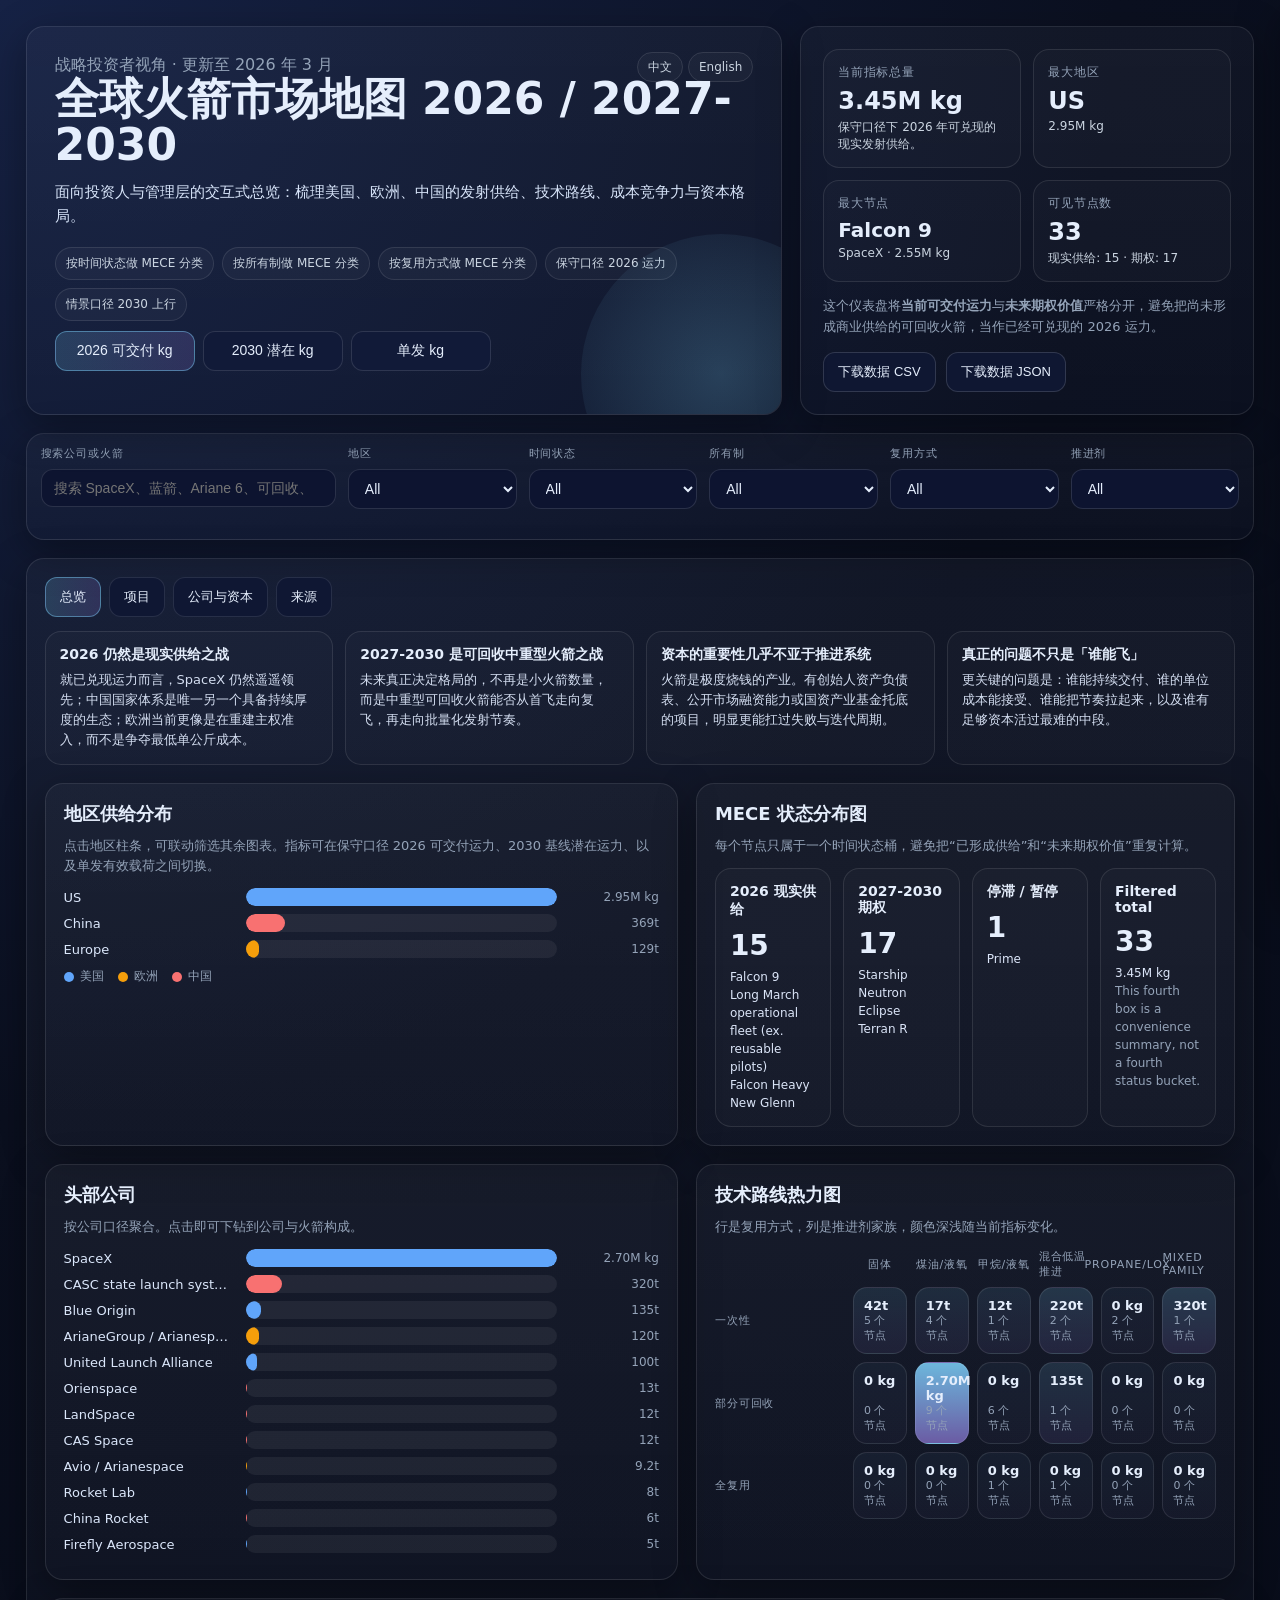
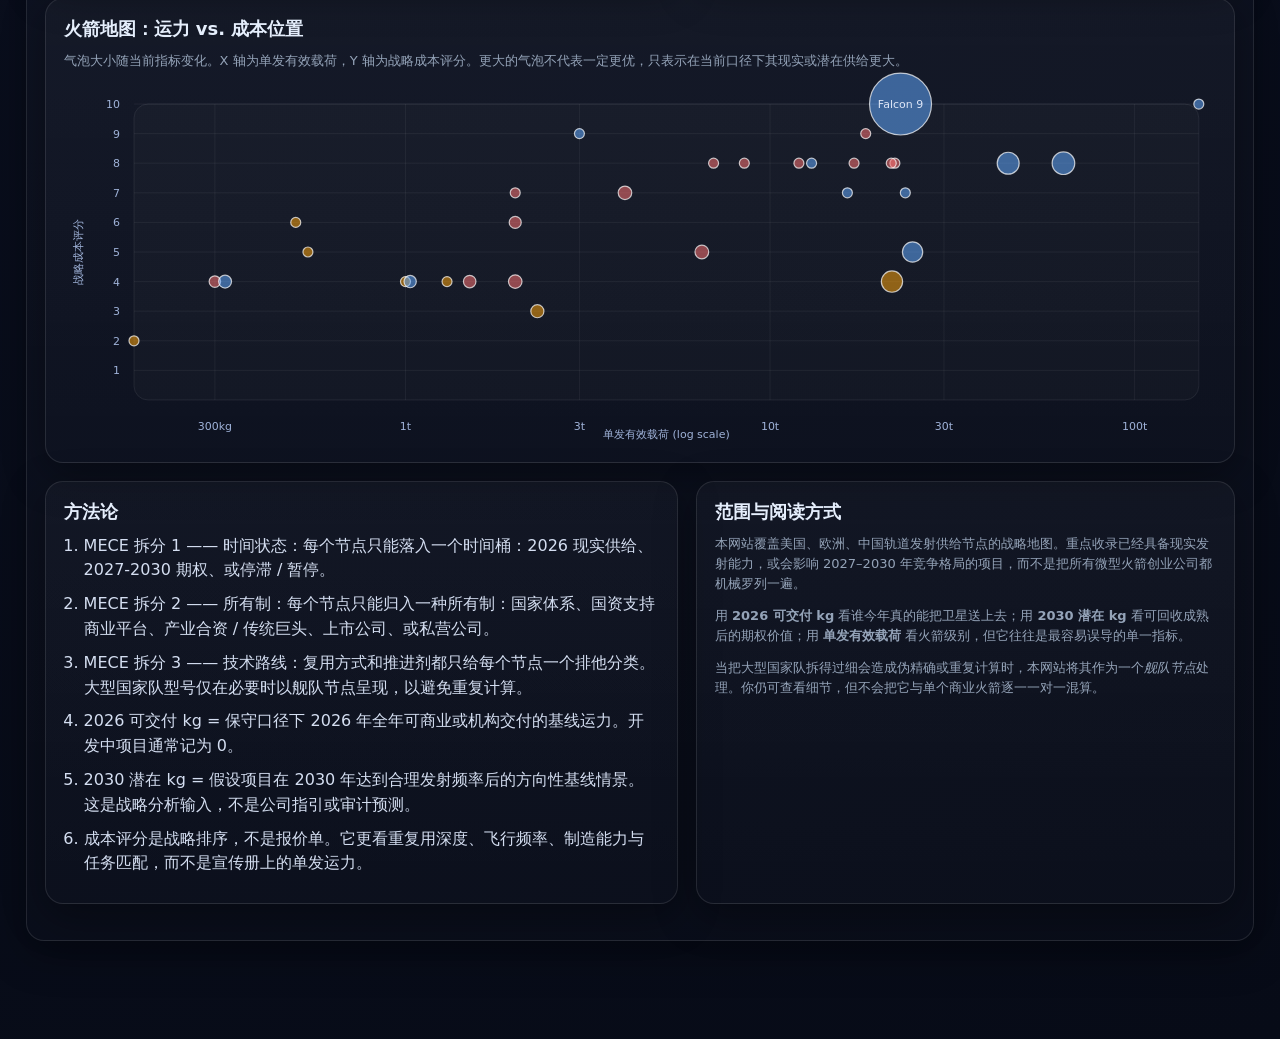
==== index.html @ 3739bbc1 "Fix JS syntax error: replace Chinese quotes" ====
<!DOCTYPE html>
<html lang="zh">
<head>
<meta charset="utf-8" />
<meta name="viewport" content="width=device-width, initial-scale=1" />
<title>全球火箭市场地图 2026 / 2027-2030</title>
<style>
:root {
  --bg: #0b1020;
  --panel: #121932;
  --panel2: #18213f;
  --muted: #94a3b8;
  --text: #e5eefc;
  --accent: #7dd3fc;
  --accent2: #a78bfa;
  --good: #34d399;
  --warn: #f59e0b;
  --bad: #ef4444;
  --line: rgba(255,255,255,.10);
  --us: #60a5fa;
  --eu: #f59e0b;
  --cn: #f87171;
  --shadow: 0 12px 40px rgba(0,0,0,.35);
  --radius: 18px;
}
* { box-sizing: border-box; }
html, body { margin:0; padding:0; background: radial-gradient(circle at top left, #162245 0%, #0b1020 38%, #070b17 100%); color: var(--text); font-family: Inter, ui-sans-serif, system-ui, -apple-system, BlinkMacSystemFont, "Segoe UI", sans-serif; }
a { color: var(--accent); text-decoration: none; }
a:hover { text-decoration: underline; }
.container { width:min(1450px, 96vw); margin:0 auto; padding: 26px 0 80px; }
.hero { display:grid; grid-template-columns: 1.25fr .75fr; gap:18px; align-items:stretch; margin-bottom:18px; }
.card { background: linear-gradient(180deg, rgba(255,255,255,.03), rgba(255,255,255,.01)); border:1px solid var(--line); border-radius:var(--radius); box-shadow:var(--shadow); }
.hero-main { padding:28px; position:relative; overflow:hidden; }
.hero-main:before { content:''; position:absolute; inset:auto -80px -100px auto; width:280px; height:280px; border-radius:999px; background: radial-gradient(circle, rgba(125,211,252,.22), rgba(125,211,252,0)); pointer-events:none; }
.hero h1 { margin:0 0 12px; font-size: clamp(28px, 4vw, 44px); line-height:1.04; }
.hero p.lead { margin:0; color:#d8e5fa; font-size:15px; line-height:1.65; max-width: 78ch; }
.subtle { color: var(--muted); }
.hero-side { padding:22px; display:grid; grid-template-rows:auto auto 1fr; gap:14px; }
.kpi-grid { display:grid; grid-template-columns: repeat(2, minmax(0,1fr)); gap:12px; }
.kpi { padding:14px; border:1px solid var(--line); border-radius:16px; background:rgba(255,255,255,.02); }
.kpi .label { font-size:12px; color:var(--muted); text-transform:uppercase; letter-spacing:.06em; }
.kpi .value { font-size:24px; font-weight:700; margin-top:6px; }
.kpi .delta { font-size:12px; margin-top:4px; color:#cbd5e1; }
.badge-row { display:flex; flex-wrap:wrap; gap:8px; margin-top:18px; }
.badge { font-size:12px; border:1px solid var(--line); padding:7px 10px; border-radius:999px; color:#cbd5e1; background:rgba(255,255,255,.03); }
.controls { display:grid; grid-template-columns: 1.4fr repeat(5, .8fr); gap:12px; margin:0 0 18px; }
.control { padding:12px 14px; }
.control label { display:block; font-size:11px; color:var(--muted); text-transform:uppercase; letter-spacing:.08em; margin-bottom:8px; }
select, input[type="search"], button.metric-btn, .chip { width:100%; background:#0d1430; color:var(--text); border:1px solid rgba(255,255,255,.12); border-radius:12px; padding:10px 12px; font-size:14px; }
button { cursor:pointer; }
.metric-switch { display:flex; gap:8px; flex-wrap:wrap; margin-top:10px; }
button.metric-btn { width:auto; min-width: 140px; background:#111a38; }
button.metric-btn.active { background: linear-gradient(90deg, rgba(125,211,252,.18), rgba(167,139,250,.18)); border-color: rgba(125,211,252,.45); }
.grid-2 { display:grid; grid-template-columns: 1.08fr .92fr; gap:18px; margin-bottom:18px; }
.grid-3 { display:grid; grid-template-columns: repeat(3, minmax(0,1fr)); gap:18px; margin-bottom:18px; }
.section-card { padding:18px; }
.section-card h2, .section-card h3 { margin:0 0 10px; font-size:18px; }
.section-card p.note { color:var(--muted); margin:0 0 12px; font-size:13px; line-height:1.55; }
.chart { min-height: 320px; }
.bar-row { display:grid; grid-template-columns: 170px 1fr 90px; gap:12px; align-items:center; margin:8px 0; }
.bar-label { font-size:13px; color:#dbe7fb; white-space:nowrap; overflow:hidden; text-overflow:ellipsis; }
.bar-track { height:18px; background: rgba(255,255,255,.06); border-radius:999px; overflow:hidden; position:relative; }
.bar-fill { height:100%; border-radius:999px; }
.bar-value { font-size:12px; color:var(--muted); text-align:right; }
.legend { display:flex; gap:14px; flex-wrap:wrap; margin-top:10px; font-size:12px; color:var(--muted); }
.legend .dot { width:10px; height:10px; border-radius:999px; display:inline-block; margin-right:6px; vertical-align:middle; }
.status-grid { display:grid; grid-template-columns: repeat(4, minmax(0,1fr)); gap:12px; }
.status-box { padding:14px; border-radius:16px; border:1px solid var(--line); min-height:110px; background: rgba(255,255,255,.02); }
.status-box h4 { margin:0 0 10px; font-size:14px; }
.status-box .count { font-size:28px; font-weight:700; margin-bottom:6px; }
.small-list { font-size:12px; color:#dbe5f8; line-height:1.5; }
svg.scatter { width:100%; height:360px; display:block; overflow:visible; }
.axis-text { fill: #9fb2d8; font-size:11px; }
.scatter-label { font-size:11px; fill:#dfe7f7; }
.tooltip { position:fixed; z-index:2000; background:#0b1124; color:var(--text); border:1px solid rgba(255,255,255,.16); padding:10px 12px; border-radius:12px; font-size:12px; line-height:1.4; pointer-events:none; max-width:260px; box-shadow:var(--shadow); display:none; }
.heatmap { display:grid; gap:8px; }
.heat-row { display:grid; grid-template-columns: 130px repeat(6, minmax(0,1fr)); gap:8px; }
.hm-cell { min-height:64px; border-radius:14px; border:1px solid var(--line); background: rgba(255,255,255,.03); padding:10px; display:flex; flex-direction:column; justify-content:space-between; }
.hm-cell strong { font-size:13px; }
.hm-cell span { font-size:11px; color:var(--muted); }
.hm-head { font-size:11px; color:var(--muted); text-transform:uppercase; letter-spacing:.08em; display:flex; align-items:center; justify-content:center; }
.table-wrap { overflow:auto; border:1px solid var(--line); border-radius:16px; }
table { width:100%; border-collapse: collapse; min-width: 980px; }
th, td { padding:12px 10px; border-bottom:1px solid rgba(255,255,255,.08); font-size:13px; vertical-align:top; }
th { position:sticky; top:0; background:#0f1732; text-align:left; color:#dce8fd; z-index:1; }
tr:hover td { background: rgba(255,255,255,.03); }
.pill { display:inline-block; padding:5px 8px; border-radius:999px; font-size:11px; border:1px solid var(--line); background:rgba(255,255,255,.03); margin:2px 6px 2px 0; color:#dbe7fb; }
.score { display:inline-flex; align-items:center; gap:6px; }
.score b { font-size:15px; }
.score-bar { width:64px; height:7px; border-radius:999px; background:rgba(255,255,255,.08); overflow:hidden; }
.score-bar > span { display:block; height:100%; background: linear-gradient(90deg, var(--warn), var(--good)); }
.tabs { display:flex; gap:8px; flex-wrap:wrap; margin:0 0 14px; }
.tab-btn { border:1px solid var(--line); background:#0f1733; color:var(--text); padding:10px 14px; border-radius:12px; font-size:13px; }
.tab-btn.active { background: linear-gradient(90deg, rgba(125,211,252,.18), rgba(167,139,250,.18)); border-color: rgba(125,211,252,.45); }
.tab-pane { display:none; }
.tab-pane.active { display:block; }
.insight-grid { display:grid; grid-template-columns: repeat(4, minmax(0,1fr)); gap:12px; }
.insight { padding:14px; border-radius:16px; border:1px solid var(--line); background:rgba(255,255,255,.02); }
.insight h4 { margin:0 0 6px; font-size:14px; }
.insight p { margin:0; color:#d4def1; font-size:13px; line-height:1.55; }
.method-list { margin:0; padding-left:20px; color:#d4def1; }
.method-list li { margin:9px 0; line-height:1.55; }
.drawer-backdrop { position:fixed; inset:0; background: rgba(0,0,0,.58); backdrop-filter: blur(3px); display:none; z-index:1000; }
.drawer { position:fixed; top:0; right:0; width:min(560px, 100vw); height:100vh; background:#0c1328; border-left:1px solid var(--line); box-shadow:var(--shadow); transform:translateX(100%); transition: transform .22s ease; z-index:1001; overflow:auto; }
.drawer.open { transform:translateX(0); }
.drawer-backdrop.open { display:block; }
.drawer-inner { padding:22px; }
.drawer h2 { margin:0 0 6px; font-size:26px; }
.drawer h3 { margin:20px 0 8px; font-size:16px; }
.drawer .meta { color:var(--muted); font-size:13px; }
.drawer .close { position: sticky; top: 10px; float:right; background:#0f1732; border:1px solid var(--line); color:var(--text); padding:8px 10px; border-radius:10px; }
.drawer p { color:#d6e2f7; line-height:1.65; font-size:14px; }
.detail-grid { display:grid; grid-template-columns: repeat(2, minmax(0,1fr)); gap:10px; }
.detail-box { border:1px solid var(--line); border-radius:14px; padding:12px; background:rgba(255,255,255,.02); }
.footer-actions { display:flex; gap:10px; flex-wrap:wrap; }
.btn { border:1px solid rgba(255,255,255,.14); background:#0f1732; color:var(--text); padding:10px 14px; border-radius:12px; font-size:13px; }
.muted-block { color:var(--muted); font-size:13px; line-height:1.6; }
@media (max-width: 1200px) {
  .hero, .grid-2, .grid-3, .insight-grid { grid-template-columns: 1fr; }
  .controls { grid-template-columns: repeat(2, 1fr); }
  .status-grid { grid-template-columns: repeat(2, minmax(0,1fr)); }
}
@media (max-width: 760px) {
  .controls { grid-template-columns: 1fr; }
  .kpi-grid, .detail-grid, .status-grid { grid-template-columns: 1fr; }
  .heat-row { grid-template-columns: 100px repeat(3, minmax(0,1fr)); }
  .heat-row.compact-hide > div:nth-child(n+5) { display:none; }
}
</style>
</head>
<body>
<div class="tooltip" id="tooltip"></div>
<div class="drawer-backdrop" id="drawerBackdrop"></div>
<aside class="drawer" id="drawer">
  <div class="drawer-inner" id="drawerInner"></div>
</aside>
<div class="container">
  <section class="hero">
    <div class="card hero-main">
      <div class="subtle" style="display:flex;justify-content:space-between;gap:12px;align-items:center;flex-wrap:wrap"><span>战略投资者视角 · 更新至 2026 年 3 月</span><span><a class="badge" href="index.html">中文</a> <a class="badge" href="en.html">English</a></span></div>
      <h1>全球火箭市场地图 2026 / 2027-2030</h1>
      <p class="lead">面向投资人与管理层的交互式总览：梳理美国、欧洲、中国的发射供给、技术路线、成本竞争力与资本格局。</p>
      <div class="badge-row">
        <span class="badge">按时间状态做 MECE 分类</span>
        <span class="badge">按所有制做 MECE 分类</span>
        <span class="badge">按复用方式做 MECE 分类</span>
        <span class="badge">保守口径 2026 运力</span>
        <span class="badge">情景口径 2030 上行</span>
      </div>
      <div class="metric-switch" id="metricSwitch"></div>
    </div>
    <div class="card hero-side">
      <div class="kpi-grid" id="heroKpis"></div>
      <div class="muted-block">这个仪表盘将<b>当前可交付运力</b>与<b>未来期权价值</b>严格分开，避免把尚未形成商业供给的可回收火箭，当作已经可兑现的 2026 运力。</div>
      <div class="footer-actions">
        <button class="btn" id="downloadCsvBtn">下载数据 CSV</button>
        <button class="btn" id="downloadJsonBtn">下载数据 JSON</button>
      </div>
    </div>
  </section>

  <section class="card control" style="margin-bottom:18px;">
    <div class="controls">
      <div>
        <label for="searchBox">搜索公司或火箭</label>
        <input id="searchBox" type="search" placeholder="搜索 SpaceX、蓝箭、Ariane 6、可回收、甲烷……" />
      </div>
      <div>
        <label for="regionFilter">地区</label>
        <select id="regionFilter"></select>
      </div>
      <div>
        <label for="bucketFilter">时间状态</label>
        <select id="bucketFilter"></select>
      </div>
      <div>
        <label for="ownershipFilter">所有制</label>
        <select id="ownershipFilter"></select>
      </div>
      <div>
        <label for="reusabilityFilter">复用方式</label>
        <select id="reusabilityFilter"></select>
      </div>
      <div>
        <label for="propellantFilter">推进剂</label>
        <select id="propellantFilter"></select>
      </div>
    </div>
  </section>

  <section class="card section-card" style="margin-bottom:18px;">
    <div class="tabs" id="tabs"></div>
    <div class="tab-pane active" id="tab-overview">
      <div class="insight-grid" id="insightGrid"></div>
      <div class="grid-2" style="margin-top:18px;">
        <div class="card section-card chart">
          <h2>地区供给分布</h2>
          <p class="note">点击地区柱条，可联动筛选其余图表。指标可在保守口径 2026 可交付运力、2030 基线潜在运力、以及单发有效载荷之间切换。</p>
          <div id="regionBars"></div>
          <div class="legend">
            <span><span class="dot" style="background:var(--us)"></span>美国</span>
            <span><span class="dot" style="background:var(--eu)"></span>欧洲</span>
            <span><span class="dot" style="background:var(--cn)"></span>中国</span>
          </div>
        </div>
        <div class="card section-card chart">
          <h2>MECE 状态分布图</h2>
          <p class="note">每个节点只属于一个时间状态桶，避免把“已形成供给”和“未来期权价值”重复计算。</p>
          <div class="status-grid" id="statusGrid"></div>
        </div>
      </div>

      <div class="grid-2">
        <div class="card section-card chart">
          <h2>头部公司</h2>
          <p class="note">按公司口径聚合。点击即可下钻到公司与火箭构成。</p>
          <div id="companyBars"></div>
        </div>
        <div class="card section-card chart">
          <h2>技术路线热力图</h2>
          <p class="note">行是复用方式，列是推进剂家族，颜色深浅随当前指标变化。</p>
          <div id="routeHeatmap"></div>
        </div>
      </div>

      <div class="card section-card chart" style="margin-bottom:18px;">
        <h2>火箭地图：运力 vs. 成本位置</h2>
        <p class="note">气泡大小随当前指标变化。X 轴为单发有效载荷，Y 轴为战略成本评分。更大的气泡不代表一定更优，只表示在当前口径下其现实或潜在供给更大。</p>
        <svg class="scatter" id="scatter"></svg>
      </div>

      <div class="grid-2">
        <div class="card section-card">
          <h2>方法论</h2>
          <ol class="method-list" id="methodList"></ol>
        </div>
        <div class="card section-card">
          <h2>范围与阅读方式</h2>
          <p class="note">本网站覆盖美国、欧洲、中国轨道发射供给节点的战略地图。重点收录已经具备现实发射能力，或会影响 2027–2030 年竞争格局的项目，而不是把所有微型火箭创业公司都机械罗列一遍。</p>
          <p class="note">用 <b>2026 可交付 kg</b> 看谁今年真的能把卫星送上去；用 <b>2030 潜在 kg</b> 看可回收成熟后的期权价值；用 <b>单发有效载荷</b> 看火箭级别，但它往往是最容易误导的单一指标。</p>
          <p class="note">当把大型国家队拆得过细会造成伪精确或重复计算时，本网站将其作为一个<i>舰队节点</i>处理。你仍可查看细节，但不会把它与单个商业火箭逐一一对一混算。</p>
        </div>
      </div>
    </div>

    <div class="tab-pane" id="tab-programs">
      <div class="card section-card">
        <h2>项目浏览</h2>
        <p class="note">点击任一行可查看详细卡片：运力、路线、成本逻辑、融资与来源链接。</p>
        <div class="table-wrap"><table id="programTable"></table></div>
      </div>
    </div>

    <div class="tab-pane" id="tab-companies">
      <div class="card section-card">
        <h2>公司与资本浏览</h2>
        <p class="note">按公司层面展示，帮助判断谁拥有足够资本、产业背书或公开市场融资能力，能够熬过发射研发最难的阶段。</p>
        <div class="table-wrap"><table id="companyTable"></table></div>
      </div>
    </div>

    <div class="tab-pane" id="tab-sources">
      <div class="card section-card">
        <h2>来源索引</h2>
        <p class="note">来源包括官方型号页面、政府/ESA/CNSA 发布，以及 Reuters 等主流财经报道用于补足融资与估值背景。点击项目行可查看精确来源链接。</p>
        <div id="sourceIndex"></div>
      </div>
    </div>
  </section>
</div>

<script>
const nodes = [{"id": "spacex_f9", "region": "US", "country": "United States", "company": "SpaceX", "vehicle": "Falcon 9", "node_type": "vehicle", "ownership_class": "私营公司", "maturity_class": "Mature service", "horizon_bucket": "2026 现实供给", "single_launch_kg": 22800, "supply_2026_kg": 2550000, "supply_2030_kg": 1800000, "flights_2026_base": 112, "flights_2030_base": 79, "reusability_class": "部分可回收", "propellant_class": "煤油/液氧", "architecture_class": "Two-stage medium/heavy launcher", "lift_class": "Heavy", "cost_score": 10, "confidence": "High", "route_summary": "Reusable first stage, mature booster reuse, high-rate factory and launch cadence.", "current_reality": "The baseline industrial launch system in 2026. It is already delivering launch at aviation-like cadence compared with everyone else.", "cost_thesis": "Still the benchmark on delivered cost because reuse depth, refurbishment learning curve, internal Starlink demand and launch cadence reinforce each other.", "valuation": "$560B+ secondary-market marks (widely reported range; private)", "funding": "Historically raised external capital; current financing mostly secondary transactions rather than classic venture rounds.", "investors": "Historical disclosed investors include Google and Fidelity; deep secondary-market demand.", "sources": [{"label": "Falcon 9 official specs", "url": "https://www.spacex.com/vehicles/falcon-9/"}, {"label": "Falcon reusability in user guide", "url": "https://www.spacex.com/assets/media/falcon-users-guide-2025-05-09.pdf"}, {"label": "2025 165 launches mention", "url": "https://www.spacex.com/launches/sl-17-32"}]}, {"id": "spacex_fh", "region": "US", "country": "United States", "company": "SpaceX", "vehicle": "Falcon Heavy", "node_type": "vehicle", "ownership_class": "私营公司", "maturity_class": "Mature service", "horizon_bucket": "2026 现实供给", "single_launch_kg": 63800, "supply_2026_kg": 150000, "supply_2030_kg": 100000, "flights_2026_base": 3, "flights_2030_base": 2, "reusability_class": "部分可回收", "propellant_class": "煤油/液氧", "architecture_class": "Three-core heavy launcher", "lift_class": "Heavy", "cost_score": 8, "confidence": "Medium", "route_summary": "Reusable side boosters and center-core family commonality with Falcon 9.", "current_reality": "Niche heavy-lift workhorse for missions that need more throw than Falcon 9 but not a full Starship-class vehicle.", "cost_thesis": "Competitive for specific heavy missions, but long-term economics likely get eclipsed by Starship if Starship becomes operational at scale.", "valuation": "$560B+ secondary-market marks at company level", "funding": "See SpaceX company financing context.", "investors": "See SpaceX company financing context.", "sources": [{"label": "Falcon Heavy official specs", "url": "https://www.spacex.com/vehicles/falcon-heavy"}, {"label": "Falcon user guide", "url": "https://www.spacex.com/assets/media/falcon-users-guide-2025-05-09.pdf"}]}, {"id": "spacex_starship", "region": "US", "country": "United States", "company": "SpaceX", "vehicle": "Starship", "node_type": "vehicle", "ownership_class": "私营公司", "maturity_class": "Development / pre-scale", "horizon_bucket": "2027-2030 期权", "single_launch_kg": 150000, "supply_2026_kg": 0, "supply_2030_kg": 6000000, "flights_2026_base": 0, "flights_2030_base": 40, "reusability_class": "全复用", "propellant_class": "甲烷/液氧", "architecture_class": "Super heavy fully reusable stack", "lift_class": "Superheavy", "cost_score": 10, "confidence": "Low", "route_summary": "Full-stack methane reusability with on-orbit refueling ambition and very large fairing volume.", "current_reality": "Immense option value but not yet a dependable commercial supply source in the conservative 2026 base case.", "cost_thesis": "If rapid full reuse and turn-around are solved, it can rewrite the global marginal cost curve rather than just compete inside it.", "valuation": "$560B+ secondary-market marks at company level", "funding": "See SpaceX company financing context.", "investors": "See SpaceX company financing context.", "sources": [{"label": "Starship official specs", "url": "https://www.spacex.com/vehicles/starship"}, {"label": "2025 launch cadence context", "url": "https://www.spacex.com/launches/sl-17-32"}]}, {"id": "blue_new_glenn", "region": "US", "country": "United States", "company": "Blue Origin", "vehicle": "New Glenn", "node_type": "vehicle", "ownership_class": "私营公司", "maturity_class": "Early operations", "horizon_bucket": "2026 现实供给", "single_launch_kg": 45000, "supply_2026_kg": 135000, "supply_2030_kg": 900000, "flights_2026_base": 3, "flights_2030_base": 20, "reusability_class": "部分可回收", "propellant_class": "混合低温推进", "architecture_class": "Reusable first stage + hydrogen upper stage", "lift_class": "Heavy", "cost_score": 8, "confidence": "Medium", "route_summary": "Methane BE-4 booster with reusable first stage and hydrogen upper stage for high-energy missions.", "current_reality": "Now real, no longer a perpetual future promise, but still early in the cadence ramp versus Falcon-class operations.", "cost_thesis": "Can become a credible heavy reusable competitor if flight rate climbs; without cadence, fixed costs stay heavy.", "valuation": "No public valuation; founder-funded", "funding": "Jeff Bezos has said he sells about $1B of Amazon stock per year to fund Blue Origin.", "investors": "Founder-funded by Jeff Bezos.", "sources": [{"label": "New Glenn official specs", "url": "https://www.blueorigin.com/new-glenn"}, {"label": "Second flight and booster landing", "url": "https://www.reuters.com/science/blue-origin-launches-new-glenn-rocket-companys-first-nasa-scale-science-mission-2025-11-13/"}, {"label": "Bezos funding comment", "url": "https://www.reuters.com/article/world/bezos-is-selling-1-billion-of-amazon-stock-a-year-to-fund-rocket-venture-idUSKBN17731H/"}]}, {"id": "ula_vulcan", "region": "US", "country": "United States", "company": "United Launch Alliance", "vehicle": "Vulcan", "node_type": "vehicle", "ownership_class": "产业合资 / 传统巨头", "maturity_class": "Early operations", "horizon_bucket": "2026 现实供给", "single_launch_kg": 24600, "supply_2026_kg": 100000, "supply_2030_kg": 300000, "flights_2026_base": 4, "flights_2030_base": 12, "reusability_class": "一次性", "propellant_class": "混合低温推进", "architecture_class": "Methane booster + hydrogen upper stage; solid-boosted variants", "lift_class": "Heavy", "cost_score": 5, "confidence": "Medium", "route_summary": "High-performance methane/hydrogen architecture optimized for government and heavy commercial work, but without current operational reuse.", "current_reality": "Strong backlog and strong strategic relevance, but the 2026 anomaly pause lowers short-term schedule certainty.", "cost_thesis": "Reliable mission assurance matters, yet structurally it is unlikely to beat high-frequency reusable systems on long-run cost per kg.", "valuation": "$2B-$3B sale-talk valuation range (reported)", "funding": "Not venture-backed in the normal sense; Boeing/Lockheed JV with government-heavy backlog.", "investors": "Boeing, Lockheed Martin.", "sources": [{"label": "Vulcan official performance", "url": "https://www.ulalaunch.com/rockets/vulcan-centaur"}, {"label": "NSSL Lane 2 award context", "url": "https://www.reuters.com/business/aerospace-defense/spacex-ula-expected-clinch-multibillion-dollar-contract-key-pentagon-launch-2025-04-04/"}, {"label": "Pause after anomaly", "url": "https://www.airandspaceforces.com/space-force-pauses-vulcan-missions-anomaly/"}]}, {"id": "rocketlab_electron", "region": "US", "country": "United States / New Zealand operations", "company": "Rocket Lab", "vehicle": "Electron", "node_type": "vehicle", "ownership_class": "上市公司", "maturity_class": "Mature service", "horizon_bucket": "2026 现实供给", "single_launch_kg": 320, "supply_2026_kg": 8000, "supply_2030_kg": 12000, "flights_2026_base": 25, "flights_2030_base": 38, "reusability_class": "一次性", "propellant_class": "煤油/液氧", "architecture_class": "Small dedicated launcher", "lift_class": "Micro", "cost_score": 4, "confidence": "High", "route_summary": "Dedicated small-launch vehicle with high cadence and strong operational discipline rather than lowest possible $/kg.", "current_reality": "Arguably the strongest pure-play small-launch franchise outside SpaceX’s rideshare gravity well.", "cost_thesis": "Electron wins on schedule control and dedicated access, not on lowest marginal cost; Neutron matters for Rocket Lab’s next step in economics.", "valuation": "上市公司 (market value fluctuates with share price)", "funding": "Public equity access plus operating cash generation from launch and space systems.", "investors": "Public shareholders.", "sources": [{"label": "Electron official specs", "url": "https://rocketlabcorp.com/launch/reusable-rockets/"}, {"label": "2025 21 launches official", "url": "https://rocketlabcorp.com/updates/rocket-lab-successfully-launches-for-iqps-ends-2025-with-21-launches-and-100-mission-succes/"}, {"label": "Rocket Lab Reuters company page", "url": "https://www.reuters.com/markets/companies/RKLB.O/"}]}, {"id": "rocketlab_neutron", "region": "US", "country": "United States", "company": "Rocket Lab", "vehicle": "Neutron", "node_type": "vehicle", "ownership_class": "上市公司", "maturity_class": "Development / pre-scale", "horizon_bucket": "2027-2030 期权", "single_launch_kg": 13000, "supply_2026_kg": 0, "supply_2030_kg": 325000, "flights_2026_base": 0, "flights_2030_base": 25, "reusability_class": "部分可回收", "propellant_class": "甲烷/液氧", "architecture_class": "Reusable medium launcher", "lift_class": "Medium", "cost_score": 8, "confidence": "Medium", "route_summary": "Medium reusable rocket sized for constellation deployment, national security and cargo missions.", "current_reality": "Important strategic option, but delayed to late 2026 after a tank test failure so it is not counted in conservative 2026 live supply.", "cost_thesis": "Among the clearest non-SpaceX medium-class reusable cost threats if Rocket Lab converts development discipline into cadence.", "valuation": "上市公司 (vehicle option embedded in Rocket Lab market cap)", "funding": "Funded through public company balance sheet and capital markets.", "investors": "Public shareholders.", "sources": [{"label": "Neutron payload guide", "url": "https://rocketlabcorp.com/assets/Uploads/Rocket-Lab-Neutron-PUG-reduced-final.pdf"}, {"label": "Neutron $55M pricing and delay discussion", "url": "https://www.investors.com/news/rocket-lab-earnings-q4-2025-rklb-stock-ast-spacemobile-asts-spacex/"}]}, {"id": "firefly_alpha", "region": "US", "country": "United States", "company": "Firefly Aerospace", "vehicle": "Alpha", "node_type": "vehicle", "ownership_class": "上市公司", "maturity_class": "Operational / scaling", "horizon_bucket": "2026 现实供给", "single_launch_kg": 1030, "supply_2026_kg": 5000, "supply_2030_kg": 12000, "flights_2026_base": 5, "flights_2030_base": 12, "reusability_class": "一次性", "propellant_class": "煤油/液氧", "architecture_class": "Small launcher", "lift_class": "Small", "cost_score": 4, "confidence": "Medium", "route_summary": "Carbon-composite small launcher with responsive-space positioning.", "current_reality": "A real launcher business, but still working through reliability perception and scale-up in a crowded small-launch market.", "cost_thesis": "Useful for responsive and sovereign niches; structurally less advantaged than reusable medium launchers on long-run $/kg.", "valuation": "$6.32B IPO valuation in 2025; public thereafter", "funding": "$175M Series D in 2024 at >$2B, then $868M IPO in 2025.", "investors": "Northrop Grumman, RPM Ventures, AE Industrial Partners and public shareholders.", "sources": [{"label": "Alpha official specs", "url": "https://fireflyspace.com/alpha/"}, {"label": "Series D official release", "url": "https://fireflyspace.com/news/firefly-aerospace-closes-oversubscribed-175-million-series-d-capital-raise-with-new-lead-investor/"}, {"label": "IPO valuation Reuters", "url": "https://www.reuters.com/business/aerospace-defense/firefly-raises-868-million-upsized-us-ipo-it-sets-sights-positive-liftoff-2025-08-06/"}]}, {"id": "firefly_eclipse", "region": "US", "country": "United States", "company": "Firefly Aerospace", "vehicle": "Eclipse", "node_type": "vehicle", "ownership_class": "上市公司", "maturity_class": "Development / pre-scale", "horizon_bucket": "2027-2030 期权", "single_launch_kg": 16300, "supply_2026_kg": 0, "supply_2030_kg": 163000, "flights_2026_base": 0, "flights_2030_base": 10, "reusability_class": "部分可回收", "propellant_class": "煤油/液氧", "architecture_class": "Reusable medium launcher", "lift_class": "Medium", "cost_score": 7, "confidence": "Medium", "route_summary": "Firefly + Northrop medium launcher combining Alpha-derived propulsion and Antares heritage.", "current_reality": "Strategically significant because it moves Firefly up the value chain from small launch to a much more relevant market segment.", "cost_thesis": "If it enters service on time, it could become a credible mid-market alternative where national security diversification matters.", "valuation": "See Firefly company valuation", "funding": "Supported by Northrop partnership and Firefly public-market access.", "investors": "Northrop Grumman and public shareholders.", "sources": [{"label": "Eclipse official specs", "url": "https://fireflyspace.com/eclipse/"}, {"label": "Northrop $50M strategic investment Reuters", "url": "https://www.reuters.com/business/aerospace-defense/northrop-grumman-invests-50-million-space-startup-firefly-aerospace-2025-05-29/"}]}, {"id": "relativity_terranr", "region": "US", "country": "United States", "company": "Relativity Space", "vehicle": "Terran R", "node_type": "vehicle", "ownership_class": "私营公司", "maturity_class": "Development / pre-scale", "horizon_bucket": "2027-2030 期权", "single_launch_kg": 23500, "supply_2026_kg": 0, "supply_2030_kg": 470000, "flights_2026_base": 0, "flights_2030_base": 20, "reusability_class": "部分可回收", "propellant_class": "甲烷/液氧", "architecture_class": "Reusable medium-heavy launcher", "lift_class": "Heavy", "cost_score": 7, "confidence": "Low", "route_summary": "Reusable methane launcher aimed at the constellation and large-payload market; no longer centered on maximal 3D-printing novelty.", "current_reality": "A meaningful backlog exists, but until first flight and production ramp happen, Terran R is still option value rather than dependable supply.", "cost_thesis": "The architecture makes sense economically; the real question is execution speed and capital durability.", "valuation": "$4.2B last widely cited private valuation mark (2021); newer capital terms not fully public", "funding": "$650M round in 2021; Eric Schmidt-backed recapitalization later reported but not fully disclosed.", "investors": "Historical investors include Fidelity, Baillie Gifford, Mark Cuban; later strategic backing from Eric Schmidt.", "sources": [{"label": "Terran R official specs", "url": "https://www.relativityspace.com/terran-r"}, {"label": "Terran R 2025 program update", "url": "https://www.relativityspace.com/press-release/2025/3/7/rycbar123"}, {"label": "SES Terran R backlog update", "url": "https://www.ses.com/press-release/ses-relativity-space-expand-multi-launch-agreement-terran-r"}]}, {"id": "stoke_nova", "region": "US", "country": "United States", "company": "Stoke Space", "vehicle": "Nova", "node_type": "vehicle", "ownership_class": "私营公司", "maturity_class": "Development / pre-scale", "horizon_bucket": "2027-2030 期权", "single_launch_kg": 3000, "supply_2026_kg": 0, "supply_2030_kg": 150000, "flights_2026_base": 0, "flights_2030_base": 50, "reusability_class": "全复用", "propellant_class": "混合低温推进", "architecture_class": "Fully reusable two-stage launcher", "lift_class": "Medium", "cost_score": 9, "confidence": "Low", "route_summary": "One of the purest full-and-rapid-reuse plays outside SpaceX, including a reusable upper stage with metallic heat shield.", "current_reality": "Technically ambitious and strategically interesting, but still pre-revenue launch option value.", "cost_thesis": "If upper-stage rapid reuse works, the cost curve could be extraordinary; if not, the architecture loses its core edge.", "valuation": "Undisclosed private valuation", "funding": "$260M Series C in 2025; then $510M Series D plus $100M debt facility; total capital raised approached $1B.", "investors": "US Innovative Technology Fund, Breakthrough Energy Ventures, Glade Brook, Point72 Ventures, Woven, Y Combinator and others.", "sources": [{"label": "Nova official specs", "url": "https://www.stokespace.com/nova/"}, {"label": "Series C Reuters", "url": "https://www.reuters.com/lifestyle/science/reusable-rocket-startup-stoke-space-raises-260-million-series-c-round-2025-01-15/"}, {"label": "Series D official", "url": "https://www.stokespace.com/stoke-space-technologies-raises-510-million-to-scale-manufacturing-of-fully-reusable-nova-launch-vehicle/"}]}, {"id": "ariane6", "region": "Europe", "country": "Europe", "company": "ArianeGroup / Arianespace", "vehicle": "Ariane 6", "node_type": "vehicle", "ownership_class": "产业合资 / 传统巨头", "maturity_class": "Operational / ramping", "horizon_bucket": "2026 现实供给", "single_launch_kg": 21600, "supply_2026_kg": 120000, "supply_2030_kg": 180000, "flights_2026_base": 8, "flights_2030_base": 10, "reusability_class": "一次性", "propellant_class": "混合低温推进", "architecture_class": "Hydrogen core + solid boosters", "lift_class": "Heavy", "cost_score": 4, "confidence": "Medium", "route_summary": "Europe’s main sovereign launcher, optimized for mission assurance and autonomy rather than low marginal cost.", "current_reality": "A real heavy launcher, back in service, and central to Europe’s independent access-to-space story.", "cost_thesis": "Strategically indispensable, but hard to see it becoming the global cost leader versus high-frequency reusable systems.", "valuation": "ArianeGroup is a 50/50 Airbus-Safran industrial joint venture", "funding": "Industrial incumbent backed by European institutional demand rather than venture capital.", "investors": "Airbus, Safran.", "sources": [{"label": "Ariane 6 official overview", "url": "https://www.esa.int/Enabling_Support/Space_Transportation/Launch_vehicles/Ariane_6_overview"}, {"label": "Ariane 64 first 20-ton mission", "url": "https://newsroom.arianespace.com/?p=48728"}, {"label": "Ariane 64 key numbers", "url": "https://ariane.group/en/news/number-crunching-ariane-6-ariane-62-and-ariane-64/"}]}, {"id": "vega_c", "region": "Europe", "country": "Europe / Italy-led", "company": "Avio / Arianespace", "vehicle": "Vega C", "node_type": "vehicle", "ownership_class": "上市公司", "maturity_class": "Operational", "horizon_bucket": "2026 现实供给", "single_launch_kg": 2300, "supply_2026_kg": 9200, "supply_2030_kg": 15000, "flights_2026_base": 4, "flights_2030_base": 6, "reusability_class": "一次性", "propellant_class": "固体", "architecture_class": "Small-medium solid launcher", "lift_class": "Medium", "cost_score": 3, "confidence": "Medium", "route_summary": "固体-powered small/medium launcher aimed at European sovereign and science payloads.", "current_reality": "Important to Europe’s launcher stack after return to flight, but not a global cost-outlier.", "cost_thesis": "固体 launchers remain useful for responsive and sovereign niches, but usually lose on structural cost to reusable liquids over time.", "valuation": "上市公司 (Avio)", "funding": "Public-market and institutional European launcher support.", "investors": "Public shareholders; Leonardo retained a strategic stake after placement.", "sources": [{"label": "Vega C official specs", "url": "https://www.arianespace.com/vega-c/"}, {"label": "Avio corporate page", "url": "https://www.avio.com/"}]}, {"id": "isar_spectrum", "region": "Europe", "country": "Germany", "company": "Isar Aerospace", "vehicle": "Spectrum", "node_type": "vehicle", "ownership_class": "私营公司", "maturity_class": "Development / pre-scale", "horizon_bucket": "2027-2030 期权", "single_launch_kg": 1000, "supply_2026_kg": 0, "supply_2030_kg": 15000, "flights_2026_base": 0, "flights_2030_base": 15, "reusability_class": "一次性", "propellant_class": "Propane/LOX", "architecture_class": "Small launcher", "lift_class": "Small", "cost_score": 4, "confidence": "Low", "route_summary": "European small launcher using LOX/propane and in-house engines, optimized for dedicated smallsat access.", "current_reality": "One of Europe’s most important launch startups, but still post-testflight rather than mature supply.", "cost_thesis": "Can matter for sovereign access and dedicated missions; unlikely by itself to reset global launch pricing.", "valuation": "~$1B private valuation commonly cited around recent rounds", "funding": ">€400M raised; €150M Eldridge financing in 2025.", "investors": "7-Industries, Bayern Kapital, Earlybird, HV Capital, Lakestar, Porsche SE, UVC, Vsquared, Eldridge.", "sources": [{"label": "Spectrum official specs", "url": "https://www.isaraerospace.com/spectrum"}, {"label": "Eldridge financing official", "url": "https://www.isaraerospace.com/press/isar-aerospace-signs-agreement-with-eldridge-industries-for-eur-150m-financing"}, {"label": "Reuters financing coverage", "url": "https://www.reuters.com/business/aerospace-defense/german-space-startup-isar-aerospace-secures-150-million-euro-fund-2025-06-25/"}]}, {"id": "pld_miura5", "region": "Europe", "country": "Spain", "company": "PLD Space", "vehicle": "Miura 5", "node_type": "vehicle", "ownership_class": "私营公司", "maturity_class": "Development / pre-scale", "horizon_bucket": "2027-2030 期权", "single_launch_kg": 540, "supply_2026_kg": 0, "supply_2030_kg": 16200, "flights_2026_base": 0, "flights_2030_base": 30, "reusability_class": "部分可回收", "propellant_class": "煤油/液氧", "architecture_class": "Small launcher with recovered first stage", "lift_class": "Small", "cost_score": 5, "confidence": "Medium", "route_summary": "Spanish small launcher with ocean-recovered first stage and strong industrialization ambition.", "current_reality": "Still pre-scale orbital supply, but one of Europe’s best-capitalized launcher startups and unusually explicit about factory/output ambitions.", "cost_thesis": "Could become a credible regional operator; likely more important as a sovereign and regional option than as a global cost killer.", "valuation": "Private; exact valuation undisclosed", "funding": ">€350M total after March 2026 Series C.", "investors": "Mitsubishi Electric, CDTI/INNVIERTE, COFIDES, Nazca and prior Spanish backers.", "sources": [{"label": "Miura 5 program page", "url": "https://spark-program.pldspace.com/en/opportunity-overview.html"}, {"label": "PLD Series C Reuters", "url": "https://www.reuters.com/business/aerospace-defense/spains-pld-space-raises-209-million-latest-funding-round-2026-03-04/"}]}, {"id": "maia_launcher", "region": "Europe", "country": "France", "company": "MaiaSpace", "vehicle": "Maia launcher", "node_type": "vehicle", "ownership_class": "产业合资 / 传统巨头", "maturity_class": "Development / pre-scale", "horizon_bucket": "2027-2030 期权", "single_launch_kg": 500, "supply_2026_kg": 0, "supply_2030_kg": 10000, "flights_2026_base": 0, "flights_2030_base": 20, "reusability_class": "部分可回收", "propellant_class": "甲烷/液氧", "architecture_class": "Mini launcher with reusable and expendable variants", "lift_class": "Small", "cost_score": 6, "confidence": "Low", "route_summary": "ArianeGroup-backed partially reusable European mini-launcher using bio-methane and LOX.", "current_reality": "Strategically important because it is Europe’s most serious incumbent-backed reusable launcher attempt.", "cost_thesis": "The economics depend on whether ArianeGroup can turn incumbent industrial depth into startup-like execution speed.", "valuation": "No standalone public valuation; ArianeGroup subsidiary", "funding": "Backed inside ArianeGroup / European institutional ecosystem.", "investors": "ArianeGroup.", "sources": [{"label": "Maia launcher official specs", "url": "https://www.maia-space.com/our-launcher/"}, {"label": "Eutelsat multi-launch deal Reuters", "url": "https://www.reuters.com/business/media-telecom/starlink-rival-eutelsat-signs-deal-with-europes-maiaspace-launch-satellites-2026-01-16/"}]}, {"id": "rfa_one", "region": "Europe", "country": "Germany", "company": "Rocket Factory Augsburg", "vehicle": "RFA One", "node_type": "vehicle", "ownership_class": "私营公司", "maturity_class": "Development / pre-scale", "horizon_bucket": "2027-2030 期权", "single_launch_kg": 1300, "supply_2026_kg": 0, "supply_2030_kg": 13000, "flights_2026_base": 0, "flights_2030_base": 10, "reusability_class": "一次性", "propellant_class": "煤油/液氧", "architecture_class": "Three-stage small launcher", "lift_class": "Small", "cost_score": 4, "confidence": "Low", "route_summary": "Small launcher using staged-combustion RP-1/LOX engines and an orbital transfer stage.", "current_reality": "Still a development-stage European contender rather than dependable launch supply.", "cost_thesis": "Potentially cost-competitive among European microlaunchers, but not obviously disruptive against reusable mid-lift systems globally.", "valuation": "Private; not broadly disclosed", "funding": "Privately funded with industrial/PE backing.", "investors": "Backers reported to include KKR, OHB and Apollo Capital Partners.", "sources": [{"label": "RFA One official specs", "url": "https://www.rfa.space/rfa-one/"}, {"label": "ESA Flight Ticket contract", "url": "https://www.esa.int/Enabling_Support/Space_Transportation/Boost/Flight_ticket_initiative_more_tickets_booked_flying_with_RFA_One"}]}, {"id": "orbex_prime", "region": "Europe", "country": "United Kingdom", "company": "Orbex", "vehicle": "Prime", "node_type": "vehicle", "ownership_class": "私营公司", "maturity_class": "停滞 / 暂停", "horizon_bucket": "停滞 / 暂停", "single_launch_kg": 180, "supply_2026_kg": 0, "supply_2030_kg": 0, "flights_2026_base": 0, "flights_2030_base": 0, "reusability_class": "一次性", "propellant_class": "Propane/LOX", "architecture_class": "Micro launcher", "lift_class": "Micro", "cost_score": 2, "confidence": "High", "route_summary": "Bio-propane micro-launch concept with future-reuse aspirations.", "current_reality": "Entered administration in February 2026, so it should not be treated as dependable future capacity today.", "cost_thesis": "In the current state, there is no investable launch-supply thesis until restructuring or asset sale clarifies the path forward.", "valuation": "About $220M after 2022 fundraising (reported), but now distressed", "funding": "Mix of grants and private equity prior to administration.", "investors": "Included UK government-related backing and Scottish National Investment Bank; now in administration.", "sources": [{"label": "Orbex payload page", "url": "https://orbex.space/launch-services/payloads"}, {"label": "Reuters administration report", "url": "https://www.reuters.com/business/aerospace-defense/orbex-appoints-frp-administrators-advisory-firm-says-2026-02-18/"}]}, {"id": "longmarch_fleet", "region": "China", "country": "China", "company": "CASC state launch system", "vehicle": "Long March operational fleet (ex. reusable pilots)", "node_type": "fleet", "ownership_class": "国家体系", "maturity_class": "Mature service", "horizon_bucket": "2026 现实供给", "single_launch_kg": null, "supply_2026_kg": 320000, "supply_2030_kg": 500000, "flights_2026_base": 70, "flights_2030_base": 95, "reusability_class": "一次性", "propellant_class": "Mixed family", "architecture_class": "National launch fleet", "lift_class": "Fleet aggregate", "cost_score": 6, "confidence": "Medium", "route_summary": "China’s state launch backbone spanning multiple expendable liquid and solid families with rising cadence and constellation demand.", "current_reality": "The second-deepest launch ecosystem in the world after the 美国 when measured by recurring annual flight tempo.", "cost_thesis": "Powerful on throughput and state-backed demand capture, but still behind the best reusable commercial systems on pure structural cost efficiency.", "valuation": "Not meaningful in venture terms", "funding": "State budget, industrial capex and national program support.", "investors": "State-funded.", "sources": [{"label": "2025 CASC launch record", "url": "https://www.spacechina.com/n25/n2014789/n2014804/c4519461/content.html"}, {"label": "2025 China payload mass analysis", "url": "https://www.futurephecda.com/news/67782"}]}, {"id": "longmarch_12a", "region": "China", "country": "China", "company": "CASC / SAST", "vehicle": "Long March 12A", "node_type": "vehicle", "ownership_class": "国家体系", "maturity_class": "Development / pre-scale", "horizon_bucket": "2027-2030 期权", "single_launch_kg": 12000, "supply_2026_kg": 0, "supply_2030_kg": 120000, "flights_2026_base": 0, "flights_2030_base": 10, "reusability_class": "部分可回收", "propellant_class": "甲烷/液氧", "architecture_class": "Reusable first-stage state launcher", "lift_class": "Medium", "cost_score": 8, "confidence": "Low", "route_summary": "State-backed methane reusable first-stage program, China’s main internal answer to the reusable medium-heavy market shift.", "current_reality": "Key technical signal but still not counted as dependable 2026 supply after its first recovery attempt failed.", "cost_thesis": "If scaled, it can compress the gap between China’s state system and commercial reusable challengers.", "valuation": "Not meaningful in venture terms", "funding": "State-funded program.", "investors": "State-funded.", "sources": [{"label": "CNSA Long March 12A launch notice", "url": "https://www.cnsa.gov.cn/n6758823/n6758838/c10723120/content.html"}, {"label": "Reuters on failed recovery", "url": "https://www.reuters.com/science/china-fails-recover-first-stage-reusable-long-march-12a-rocket-xinhua-reports-2025-12-23/"}]}, {"id": "jielong3", "region": "China", "country": "China", "company": "China Rocket", "vehicle": "Jielong-3", "node_type": "vehicle", "ownership_class": "国资支持商业平台", "maturity_class": "Operational", "horizon_bucket": "2026 现实供给", "single_launch_kg": 1500, "supply_2026_kg": 6000, "supply_2030_kg": 12000, "flights_2026_base": 4, "flights_2030_base": 8, "reusability_class": "一次性", "propellant_class": "固体", "architecture_class": "Sea/land-launch commercial solid launcher", "lift_class": "Small", "cost_score": 4, "confidence": "Medium", "route_summary": "Fast-response commercial solid launcher positioned for constellation deployment and replenishment.", "current_reality": "A real commercial supply node inside China’s state-backed ecosystem.", "cost_thesis": "Useful tactical launcher, but long-run global cost leadership is unlikely without reuse.", "valuation": "国资支持商业平台 entity; private valuation not central", "funding": "Backed through the CASC ecosystem.", "investors": "国资支持商业平台 platform.", "sources": [{"label": "Jielong-3 official specs", "url": "https://www.spacechina.com/n25/n146/n238/n12985/c3961284/content.html"}, {"label": "2025 mission example", "url": "https://www.stdaily.com/web/gdxw/2025-09/09/content_397386.html"}]}, {"id": "landspace_zq2e", "region": "China", "country": "China", "company": "LandSpace", "vehicle": "Zhuque-2E", "node_type": "vehicle", "ownership_class": "私营公司", "maturity_class": "Operational", "horizon_bucket": "2026 现实供给", "single_launch_kg": 4000, "supply_2026_kg": 12000, "supply_2030_kg": 24000, "flights_2026_base": 3, "flights_2030_base": 6, "reusability_class": "一次性", "propellant_class": "甲烷/液氧", "architecture_class": "Medium launcher", "lift_class": "Medium", "cost_score": 7, "confidence": "Medium", "route_summary": "Commercial methane launcher already in service; important because it validates engine, tanks and supply chain ahead of Zhuque-3.", "current_reality": "One of China’s few truly operational next-gen commercial liquid launchers.", "cost_thesis": "Not the end-state economics, but a critical stepping stone that de-risks LandSpace’s reusable future.", "valuation": "Common market marks range roughly from RMB 11.8B to RMB 22B depending on reference transaction", "funding": "Multiple large rounds plus state-industry fund support; IPO process underway.", "investors": "Matrix Partners China, HongShan/Sequoia China, Country Garden Ventures, Yizhuang Industrial Fund and national industry/manufacturing funds.", "sources": [{"label": "Zhuque-2E commercial ops official", "url": "https://www.landspace.com/news-detail.html?itemid=59"}, {"label": "Blue Arrow financing background article", "url": "https://www.21jingji.com/article/20260105/herald/b964c88b8e23c09f5db0ba3290f62642.html"}]}, {"id": "landspace_zq3", "region": "China", "country": "China", "company": "LandSpace", "vehicle": "Zhuque-3", "node_type": "vehicle", "ownership_class": "私营公司", "maturity_class": "Development / pre-scale", "horizon_bucket": "2027-2030 期权", "single_launch_kg": 18300, "supply_2026_kg": 0, "supply_2030_kg": 360000, "flights_2026_base": 0, "flights_2030_base": 20, "reusability_class": "部分可回收", "propellant_class": "甲烷/液氧", "architecture_class": "Reusable medium-heavy launcher", "lift_class": "Medium", "cost_score": 9, "confidence": "Low", "route_summary": "China’s strongest private reusable methalox contender so far, targeting constellation-scale deployment.", "current_reality": "A very important option on the Chinese cost curve, but not yet dependable 2026 supply in a conservative investor base case.", "cost_thesis": "If rapid reuse and production mature, Zhuque-3 could become one of the two or three most important Chinese cost leaders by 2030.", "valuation": "See LandSpace company valuation context", "funding": "See LandSpace company funding context.", "investors": "See LandSpace company investor context.", "sources": [{"label": "Zhuque-3 official mission page", "url": "https://www.landspace.com/news-detail.html?itemid=66"}, {"label": "CNSA note on Zhuque-3 entry to orbit", "url": "https://www.cnsa.gov.cn/n6758823/n6758838/c10720622/content.html"}]}, {"id": "spacepioneer_tl2", "region": "China", "country": "China", "company": "Space Pioneer", "vehicle": "Tianlong-2", "node_type": "vehicle", "ownership_class": "私营公司", "maturity_class": "Operational", "horizon_bucket": "2026 现实供给", "single_launch_kg": 2000, "supply_2026_kg": 4000, "supply_2030_kg": 8000, "flights_2026_base": 2, "flights_2030_base": 4, "reusability_class": "一次性", "propellant_class": "煤油/液氧", "architecture_class": "Medium launcher", "lift_class": "Medium", "cost_score": 6, "confidence": "Medium", "route_summary": "China’s first private liquid launcher to reach orbit, providing a practical bridge to Tianlong-3.", "current_reality": "Operational proof matters more than raw payload here: it shows Space Pioneer can close a launch loop, not just build hardware.", "cost_thesis": "Economics matter, but Tianlong-2 is most valuable as a credibility bridge to the much more consequential Tianlong-3.", "valuation": "Common private-market marks around RMB 22.5B", "funding": "Cumulative funding reportedly >RMB 4B, including nearly RMB 2.5B added in 2025.", "investors": "Bohai / Boyu Capital-related backers, CICC Capital, state asset managers and regional industry funds.", "sources": [{"label": "Tianlong-2 launch description", "url": "https://www.cnsa.gov.cn/n6758823/n6758838/c10006032/content.html"}, {"label": "2025 large financing round", "url": "https://www.stcn.com/article/detail/3371569.html"}]}, {"id": "spacepioneer_tl3", "region": "China", "country": "China", "company": "Space Pioneer", "vehicle": "Tianlong-3", "node_type": "vehicle", "ownership_class": "私营公司", "maturity_class": "Development / pre-scale", "horizon_bucket": "2027-2030 期权", "single_launch_kg": 17000, "supply_2026_kg": 0, "supply_2030_kg": 340000, "flights_2026_base": 0, "flights_2030_base": 20, "reusability_class": "部分可回收", "propellant_class": "煤油/液氧", "architecture_class": "Reusable medium-heavy launcher", "lift_class": "Medium", "cost_score": 8, "confidence": "Low", "route_summary": "Falcon-9-class Chinese commercial launcher targeting high-frequency constellation deployment with reusable first stage.", "current_reality": "High strategic relevance, but not yet dependable live supply in 2026 base-case accounting.", "cost_thesis": "One of China’s best shots at a genuinely high-throughput, lower-cost reusable launch business if cadence and manufacturing materialize.", "valuation": "Common private-market marks around RMB 22.5B", "funding": "Near-RMB 2.5B added in 2025 across Pre-D and D; cumulative funding reportedly >RMB 4B.", "investors": "National/regional asset managers and industry funds, including Guoyu Gaohua, Jinan/Jigang-related capital, Dongfang Asset and others.", "sources": [{"label": "Tianlong-3 sea hot fire article", "url": "https://www.ncsti.gov.cn/kjdt/kjrd/qtrd_kjrd/202509/t20250916_219249.html"}, {"label": "Additional financing release", "url": "https://www.stcn.com/article/detail/3371569.html"}]}, {"id": "galactic_ceres1", "region": "China", "country": "China", "company": "Galactic Energy", "vehicle": "Ceres-1 family", "node_type": "fleet", "ownership_class": "私营公司", "maturity_class": "Operational", "horizon_bucket": "2026 现实供给", "single_launch_kg": 300, "supply_2026_kg": 2100, "supply_2030_kg": 3000, "flights_2026_base": 7, "flights_2030_base": 10, "reusability_class": "一次性", "propellant_class": "固体", "architecture_class": "Micro-launch family", "lift_class": "Micro", "cost_score": 4, "confidence": "Medium", "route_summary": "固体-fueled micro-launch fleet that gives Galactic Energy real market credibility today while larger reusable vehicles mature.", "current_reality": "One of China’s most proven private launch businesses by actual delivery count, not just technical ambition.", "cost_thesis": "Economically a niche product; strategically its main value is the operating base and customer trust it gives Galactic Energy before Pallas scales.", "valuation": "Common market marks around RMB 15B", "funding": ">RMB 5B cumulative financing reported by late 2025.", "investors": "Beijing commercial-space fund, Nanjing innovation capital, Sichuan industry funds and other Chinese institutional backers.", "sources": [{"label": "2026 launch and 21 commercial deliveries", "url": "https://www.21jingji.com/article/20260116/herald/668b07b0485d2a59cf755ff0b6275ef7.html"}, {"label": "Ceres-1 official/market record note", "url": "https://www.news.cn/tech/20220810/4da344b295af43fb82821a7bf6a61c3f/c.html"}]}, {"id": "galactic_pallas1", "region": "China", "country": "China", "company": "Galactic Energy", "vehicle": "Pallas-1", "node_type": "vehicle", "ownership_class": "私营公司", "maturity_class": "Development / pre-scale", "horizon_bucket": "2027-2030 期权", "single_launch_kg": 7000, "supply_2026_kg": 0, "supply_2030_kg": 140000, "flights_2026_base": 0, "flights_2030_base": 20, "reusability_class": "部分可回收", "propellant_class": "煤油/液氧", "architecture_class": "Reusable medium launcher", "lift_class": "Medium", "cost_score": 8, "confidence": "Low", "route_summary": "Reusable liquid launcher aimed at the large-constellation market, using Galactic Energy’s expanding propulsion base.", "current_reality": "A major strategic pivot from solid micro-launch into the more economically relevant reusable medium market.", "cost_thesis": "If it works, Galactic Energy shifts from ‘reliable micro-launcher’ to ‘real reusable contender’ — a much higher-value position.", "valuation": "See Galactic Energy company valuation", "funding": "See Galactic Energy company funding context.", "investors": "See Galactic Energy company investor context.", "sources": [{"label": "Pallas official family note", "url": "https://www.galactic-energy.cn/index.php/En/Show/cid/24/aid/248"}, {"label": "Pallas test status / 2026 recovery validation plan", "url": "https://www.ncsti.gov.cn/kjdt/scyq/bjjjjskfq/jkdt/202511/t20251105_224227.html"}]}, {"id": "casspace_k1", "region": "China", "country": "China", "company": "CAS Space", "vehicle": "Kinetica-1", "node_type": "vehicle", "ownership_class": "国资支持商业平台", "maturity_class": "Operational", "horizon_bucket": "2026 现实供给", "single_launch_kg": 2000, "supply_2026_kg": 12000, "supply_2030_kg": 14000, "flights_2026_base": 6, "flights_2030_base": 7, "reusability_class": "一次性", "propellant_class": "固体", "architecture_class": "Small/medium solid launcher", "lift_class": "Medium", "cost_score": 4, "confidence": "Medium", "route_summary": "China’s most industrialized commercial solid launcher at the higher end of the small/medium segment.", "current_reality": "A serious real-delivery node today, with meaningful payload mass already carried.", "cost_thesis": "Strong near-term business utility, but long-run margin pressure should rise as reusable liquids scale.", "valuation": "Common private-market mark around RMB 11B", "funding": "12 financing rounds before IPO counseling; mixed ownership with industrial and financial capital.", "investors": "Guangzhou Industrial Investment, CICC-related capital, Yuexiu industry funds and other institutional backers.", "sources": [{"label": "Kinetica-1 official page", "url": "https://www.cas-space.com/list/39.html"}, {"label": "84 satellites / 11t payload update", "url": "https://www.ncsti.gov.cn/kjdt/scyq/bjjjjskfq/jkdt/202512/t20251211_231846.html"}]}, {"id": "casspace_k2", "region": "China", "country": "China", "company": "CAS Space", "vehicle": "Kinetica-2", "node_type": "vehicle", "ownership_class": "国资支持商业平台", "maturity_class": "Development / pre-scale", "horizon_bucket": "2027-2030 期权", "single_launch_kg": 22000, "supply_2026_kg": 0, "supply_2030_kg": 220000, "flights_2026_base": 0, "flights_2030_base": 10, "reusability_class": "部分可回收", "propellant_class": "煤油/液氧", "architecture_class": "Reusable heavy launcher", "lift_class": "Heavy", "cost_score": 8, "confidence": "Low", "route_summary": "Large reusable liquid launcher intended to move CAS Space from solid-launch strength into mainstream heavy reusable economics.", "current_reality": "The important thing is not just size but that CAS Space openly frames cost coverage and scale efficiency as core commercial constraints.", "cost_thesis": "A credible contender if the company can translate institutional backing and existing execution into reusable heavy operations.", "valuation": "See CAS Space company valuation", "funding": "See CAS Space company financing context.", "investors": "See CAS Space company investor context.", "sources": [{"label": "Kinetica-2 official page", "url": "https://www.cas-space.com/list/38.html"}, {"label": "2026 first-flight timing report", "url": "https://news.qq.com/rain/a/20260225A04KZ800"}]}, {"id": "orienspace_g1", "region": "China", "country": "China", "company": "Orienspace", "vehicle": "Gravity-1", "node_type": "vehicle", "ownership_class": "私营公司", "maturity_class": "Operational", "horizon_bucket": "2026 现实供给", "single_launch_kg": 6500, "supply_2026_kg": 13000, "supply_2030_kg": 20000, "flights_2026_base": 2, "flights_2030_base": 3, "reusability_class": "一次性", "propellant_class": "固体", "architecture_class": "Medium solid launcher", "lift_class": "Medium", "cost_score": 5, "confidence": "Medium", "route_summary": "A uniquely large commercial solid launcher, useful for constellation deployment and time-to-market.", "current_reality": "A genuine present-day launch product, not just a future promise, and unusually capable for a commercial solid system.", "cost_thesis": "Good near-term economics versus small rockets; long-term structural disadvantage versus reusable liquids remains.", "valuation": "Common market marks around RMB 12B", "funding": "Early rounds plus B round lifted disclosed financing into the multi-billion RMB range.", "investors": "Early Chinese venture and industry capital; multiple institutions across angel, Pre-A, A and B rounds.", "sources": [{"label": "Gravity rocket official page", "url": "https://www.orienspace.com/productPage"}, {"label": "B-round financing article", "url": "https://stcn.com/article/detail/1104405.html"}]}, {"id": "orienspace_g2", "region": "China", "country": "China", "company": "Orienspace", "vehicle": "Gravity-2", "node_type": "vehicle", "ownership_class": "私营公司", "maturity_class": "Development / pre-scale", "horizon_bucket": "2027-2030 期权", "single_launch_kg": 21500, "supply_2026_kg": 0, "supply_2030_kg": 215000, "flights_2026_base": 0, "flights_2030_base": 10, "reusability_class": "部分可回收", "propellant_class": "煤油/液氧", "architecture_class": "Reusable heavy launcher", "lift_class": "Heavy", "cost_score": 8, "confidence": "Low", "route_summary": "Orienspace’s shift from big solid to reusable liquid heavy lift.", "current_reality": "This is the real long-term economic bet, while Gravity-1 buys time and credibility.", "cost_thesis": "If Gravity-2 reaches service, Orienspace shifts into the market tier where long-run cost and cadence start to matter most.", "valuation": "See Orienspace company valuation context", "funding": "See Orienspace company financing context.", "investors": "See Orienspace company investor context.", "sources": [{"label": "Gravity rocket official page", "url": "https://www.orienspace.com/productPage"}, {"label": "2026 strategic update article", "url": "https://www.thepaper.cn/newsDetail_forward_32423336"}]}, {"id": "interstellar_h3", "region": "China", "country": "China", "company": "Interstellar Glory", "vehicle": "Hyperbola-3", "node_type": "vehicle", "ownership_class": "私营公司", "maturity_class": "Development / pre-scale", "horizon_bucket": "2027-2030 期权", "single_launch_kg": 8500, "supply_2026_kg": 0, "supply_2030_kg": 170000, "flights_2026_base": 0, "flights_2030_base": 20, "reusability_class": "部分可回收", "propellant_class": "甲烷/液氧", "architecture_class": "Reusable medium launcher", "lift_class": "Medium", "cost_score": 8, "confidence": "Low", "route_summary": "Methalox reusable launcher with ‘first-flight plus sea recovery’ ambition.", "current_reality": "Capital just arrived in size; execution is now the whole story.", "cost_thesis": "If Hyperbola-3 succeeds technically, the financing gives Interstellar Glory enough room to re-enter the top Chinese challenger set.", "valuation": "Public marks vary; roughly RMB 9B-15B range appears in market commentary", "funding": "RMB 5.037B D++ round in February 2026, the largest single private Chinese rocket round reported to date.", "investors": "Tongchuang Weiye, Jingming Capital, Ganquan Capital, Chengdu industry funds and other new/old backers.", "sources": [{"label": "Hyperbola-3 capacity article", "url": "https://www.ithome.com/0/906/579.htm"}, {"label": "D++ financing article", "url": "https://finance.sina.com.cn/jjxw/2026-02-15/doc-inhmwwmm8169327.shtml?froms=ggmp"}]}, {"id": "deepblue_nebula1", "region": "China", "country": "China", "company": "Deep Blue Aerospace", "vehicle": "Nebula-1", "node_type": "vehicle", "ownership_class": "私营公司", "maturity_class": "Development / pre-scale", "horizon_bucket": "2027-2030 期权", "single_launch_kg": 2000, "supply_2026_kg": 0, "supply_2030_kg": 40000, "flights_2026_base": 0, "flights_2030_base": 20, "reusability_class": "部分可回收", "propellant_class": "煤油/液氧", "architecture_class": "Reusable medium-small launcher", "lift_class": "Medium", "cost_score": 7, "confidence": "Low", "route_summary": "Small reusable liquid launcher focused on vertical recovery and repeat-use economics.", "current_reality": "Interesting technology path, but still needs to prove orbital insertion and operational recovery in one programmatic motion.", "cost_thesis": "Could matter in a responsive mid-small niche if recovery becomes routine; still far from a bankable supply node.", "valuation": "Private; not broadly disclosed", "funding": "Near-RMB 500M new round disclosed in 2025.", "investors": "Led by Taian industrial fund / local industry capital in the latest round.", "sources": [{"label": "Recent financing report", "url": "https://finance.sina.com.cn/tech/digi/2025-03-06/doc-inensrzp6907678.shtml"}, {"label": "Nebula-1 test/first-flight report", "url": "https://www.stcn.com/article/detail/3476454.html"}]}];
const companies = [{"region": "US", "company": "SpaceX", "ownership_class": "私营公司", "valuation": "$560B+ secondary-market marks (widely reported range; private)", "funding": "Historically raised external capital; current financing mostly secondary transactions rather than classic venture rounds.", "investors": "Historical disclosed investors include Google and Fidelity; deep secondary-market demand.", "vehicles": ["Falcon 9", "Falcon Heavy", "Starship"], "supply_2026_kg": 2700000, "supply_2030_kg": 7900000, "max_cost_score": 10, "sources": [{"label": "Falcon 9 official specs", "url": "https://www.spacex.com/vehicles/falcon-9/"}, {"label": "Falcon reusability in user guide", "url": "https://www.spacex.com/assets/media/falcon-users-guide-2025-05-09.pdf"}, {"label": "Falcon Heavy official specs", "url": "https://www.spacex.com/vehicles/falcon-heavy"}, {"label": "Falcon user guide", "url": "https://www.spacex.com/assets/media/falcon-users-guide-2025-05-09.pdf"}, {"label": "Starship official specs", "url": "https://www.spacex.com/vehicles/starship"}, {"label": "2025 launch cadence context", "url": "https://www.spacex.com/launches/sl-17-32"}]}, {"region": "US", "company": "Blue Origin", "ownership_class": "私营公司", "valuation": "No public valuation; founder-funded", "funding": "Jeff Bezos has said he sells about $1B of Amazon stock per year to fund Blue Origin.", "investors": "Founder-funded by Jeff Bezos.", "vehicles": ["New Glenn"], "supply_2026_kg": 135000, "supply_2030_kg": 900000, "max_cost_score": 8, "sources": [{"label": "New Glenn official specs", "url": "https://www.blueorigin.com/new-glenn"}, {"label": "Second flight and booster landing", "url": "https://www.reuters.com/science/blue-origin-launches-new-glenn-rocket-companys-first-nasa-scale-science-mission-2025-11-13/"}]}, {"region": "US", "company": "United Launch Alliance", "ownership_class": "产业合资 / 传统巨头", "valuation": "$2B-$3B sale-talk valuation range (reported)", "funding": "Not venture-backed in the normal sense; Boeing/Lockheed JV with government-heavy backlog.", "investors": "Boeing, Lockheed Martin.", "vehicles": ["Vulcan"], "supply_2026_kg": 100000, "supply_2030_kg": 300000, "max_cost_score": 5, "sources": [{"label": "Vulcan official performance", "url": "https://www.ulalaunch.com/rockets/vulcan-centaur"}, {"label": "NSSL Lane 2 award context", "url": "https://www.reuters.com/business/aerospace-defense/spacex-ula-expected-clinch-multibillion-dollar-contract-key-pentagon-launch-2025-04-04/"}]}, {"region": "US", "company": "Rocket Lab", "ownership_class": "上市公司", "valuation": "上市公司 (market value fluctuates with share price)", "funding": "Public equity access plus operating cash generation from launch and space systems.", "investors": "Public shareholders.", "vehicles": ["Electron", "Neutron"], "supply_2026_kg": 8000, "supply_2030_kg": 337000, "max_cost_score": 8, "sources": [{"label": "Electron official specs", "url": "https://rocketlabcorp.com/launch/reusable-rockets/"}, {"label": "2025 21 launches official", "url": "https://rocketlabcorp.com/updates/rocket-lab-successfully-launches-for-iqps-ends-2025-with-21-launches-and-100-mission-succes/"}, {"label": "Neutron payload guide", "url": "https://rocketlabcorp.com/assets/Uploads/Rocket-Lab-Neutron-PUG-reduced-final.pdf"}, {"label": "Neutron $55M pricing and delay discussion", "url": "https://www.investors.com/news/rocket-lab-earnings-q4-2025-rklb-stock-ast-spacemobile-asts-spacex/"}]}, {"region": "US", "company": "Firefly Aerospace", "ownership_class": "上市公司", "valuation": "$6.32B IPO valuation in 2025; public thereafter", "funding": "$175M Series D in 2024 at >$2B, then $868M IPO in 2025.", "investors": "Northrop Grumman, RPM Ventures, AE Industrial Partners and public shareholders.", "vehicles": ["Alpha", "Eclipse"], "supply_2026_kg": 5000, "supply_2030_kg": 175000, "max_cost_score": 7, "sources": [{"label": "Alpha official specs", "url": "https://fireflyspace.com/alpha/"}, {"label": "Series D official release", "url": "https://fireflyspace.com/news/firefly-aerospace-closes-oversubscribed-175-million-series-d-capital-raise-with-new-lead-investor/"}, {"label": "Eclipse official specs", "url": "https://fireflyspace.com/eclipse/"}, {"label": "Northrop $50M strategic investment Reuters", "url": "https://www.reuters.com/business/aerospace-defense/northrop-grumman-invests-50-million-space-startup-firefly-aerospace-2025-05-29/"}]}, {"region": "US", "company": "Relativity Space", "ownership_class": "私营公司", "valuation": "$4.2B last widely cited private valuation mark (2021); newer capital terms not fully public", "funding": "$650M round in 2021; Eric Schmidt-backed recapitalization later reported but not fully disclosed.", "investors": "Historical investors include Fidelity, Baillie Gifford, Mark Cuban; later strategic backing from Eric Schmidt.", "vehicles": ["Terran R"], "supply_2026_kg": 0, "supply_2030_kg": 470000, "max_cost_score": 7, "sources": [{"label": "Terran R official specs", "url": "https://www.relativityspace.com/terran-r"}, {"label": "Terran R 2025 program update", "url": "https://www.relativityspace.com/press-release/2025/3/7/rycbar123"}]}, {"region": "US", "company": "Stoke Space", "ownership_class": "私营公司", "valuation": "Undisclosed private valuation", "funding": "$260M Series C in 2025; then $510M Series D plus $100M debt facility; total capital raised approached $1B.", "investors": "US Innovative Technology Fund, Breakthrough Energy Ventures, Glade Brook, Point72 Ventures, Woven, Y Combinator and others.", "vehicles": ["Nova"], "supply_2026_kg": 0, "supply_2030_kg": 150000, "max_cost_score": 9, "sources": [{"label": "Nova official specs", "url": "https://www.stokespace.com/nova/"}, {"label": "Series C Reuters", "url": "https://www.reuters.com/lifestyle/science/reusable-rocket-startup-stoke-space-raises-260-million-series-c-round-2025-01-15/"}]}, {"region": "Europe", "company": "ArianeGroup / Arianespace", "ownership_class": "产业合资 / 传统巨头", "valuation": "ArianeGroup is a 50/50 Airbus-Safran industrial joint venture", "funding": "Industrial incumbent backed by European institutional demand rather than venture capital.", "investors": "Airbus, Safran.", "vehicles": ["Ariane 6"], "supply_2026_kg": 120000, "supply_2030_kg": 180000, "max_cost_score": 4, "sources": [{"label": "Ariane 6 official overview", "url": "https://www.esa.int/Enabling_Support/Space_Transportation/Launch_vehicles/Ariane_6_overview"}, {"label": "Ariane 64 first 20-ton mission", "url": "https://newsroom.arianespace.com/?p=48728"}]}, {"region": "Europe", "company": "Avio / Arianespace", "ownership_class": "上市公司", "valuation": "上市公司 (Avio)", "funding": "Public-market and institutional European launcher support.", "investors": "Public shareholders; Leonardo retained a strategic stake after placement.", "vehicles": ["Vega C"], "supply_2026_kg": 9200, "supply_2030_kg": 15000, "max_cost_score": 3, "sources": [{"label": "Vega C official specs", "url": "https://www.arianespace.com/vega-c/"}, {"label": "Avio corporate page", "url": "https://www.avio.com/"}]}, {"region": "Europe", "company": "Isar Aerospace", "ownership_class": "私营公司", "valuation": "~$1B private valuation commonly cited around recent rounds", "funding": ">€400M raised; €150M Eldridge financing in 2025.", "investors": "7-Industries, Bayern Kapital, Earlybird, HV Capital, Lakestar, Porsche SE, UVC, Vsquared, Eldridge.", "vehicles": ["Spectrum"], "supply_2026_kg": 0, "supply_2030_kg": 15000, "max_cost_score": 4, "sources": [{"label": "Spectrum official specs", "url": "https://www.isaraerospace.com/spectrum"}, {"label": "Eldridge financing official", "url": "https://www.isaraerospace.com/press/isar-aerospace-signs-agreement-with-eldridge-industries-for-eur-150m-financing"}]}, {"region": "Europe", "company": "PLD Space", "ownership_class": "私营公司", "valuation": "Private; exact valuation undisclosed", "funding": ">€350M total after March 2026 Series C.", "investors": "Mitsubishi Electric, CDTI/INNVIERTE, COFIDES, Nazca and prior Spanish backers.", "vehicles": ["Miura 5"], "supply_2026_kg": 0, "supply_2030_kg": 16200, "max_cost_score": 5, "sources": [{"label": "Miura 5 program page", "url": "https://spark-program.pldspace.com/en/opportunity-overview.html"}, {"label": "PLD Series C Reuters", "url": "https://www.reuters.com/business/aerospace-defense/spains-pld-space-raises-209-million-latest-funding-round-2026-03-04/"}]}, {"region": "Europe", "company": "MaiaSpace", "ownership_class": "产业合资 / 传统巨头", "valuation": "No standalone public valuation; ArianeGroup subsidiary", "funding": "Backed inside ArianeGroup / European institutional ecosystem.", "investors": "ArianeGroup.", "vehicles": ["Maia launcher"], "supply_2026_kg": 0, "supply_2030_kg": 10000, "max_cost_score": 6, "sources": [{"label": "Maia launcher official specs", "url": "https://www.maia-space.com/our-launcher/"}, {"label": "Eutelsat multi-launch deal Reuters", "url": "https://www.reuters.com/business/media-telecom/starlink-rival-eutelsat-signs-deal-with-europes-maiaspace-launch-satellites-2026-01-16/"}]}, {"region": "Europe", "company": "Rocket Factory Augsburg", "ownership_class": "私营公司", "valuation": "Private; not broadly disclosed", "funding": "Privately funded with industrial/PE backing.", "investors": "Backers reported to include KKR, OHB and Apollo Capital Partners.", "vehicles": ["RFA One"], "supply_2026_kg": 0, "supply_2030_kg": 13000, "max_cost_score": 4, "sources": [{"label": "RFA One official specs", "url": "https://www.rfa.space/rfa-one/"}, {"label": "ESA Flight Ticket contract", "url": "https://www.esa.int/Enabling_Support/Space_Transportation/Boost/Flight_ticket_initiative_more_tickets_booked_flying_with_RFA_One"}]}, {"region": "Europe", "company": "Orbex", "ownership_class": "私营公司", "valuation": "About $220M after 2022 fundraising (reported), but now distressed", "funding": "Mix of grants and private equity prior to administration.", "investors": "Included UK government-related backing and Scottish National Investment Bank; now in administration.", "vehicles": ["Prime"], "supply_2026_kg": 0, "supply_2030_kg": 0, "max_cost_score": 2, "sources": [{"label": "Orbex payload page", "url": "https://orbex.space/launch-services/payloads"}, {"label": "Reuters administration report", "url": "https://www.reuters.com/business/aerospace-defense/orbex-appoints-frp-administrators-advisory-firm-says-2026-02-18/"}]}, {"region": "China", "company": "CASC state launch system", "ownership_class": "国家体系", "valuation": "Not meaningful in venture terms", "funding": "State budget, industrial capex and national program support.", "investors": "State-funded.", "vehicles": ["Long March operational fleet (ex. reusable pilots)"], "supply_2026_kg": 320000, "supply_2030_kg": 500000, "max_cost_score": 6, "sources": [{"label": "2025 CASC launch record", "url": "https://www.spacechina.com/n25/n2014789/n2014804/c4519461/content.html"}, {"label": "2025 China payload mass analysis", "url": "https://www.futurephecda.com/news/67782"}]}, {"region": "China", "company": "CASC / SAST", "ownership_class": "国家体系", "valuation": "Not meaningful in venture terms", "funding": "State-funded program.", "investors": "State-funded.", "vehicles": ["Long March 12A"], "supply_2026_kg": 0, "supply_2030_kg": 120000, "max_cost_score": 8, "sources": [{"label": "CNSA Long March 12A launch notice", "url": "https://www.cnsa.gov.cn/n6758823/n6758838/c10723120/content.html"}, {"label": "Reuters on failed recovery", "url": "https://www.reuters.com/science/china-fails-recover-first-stage-reusable-long-march-12a-rocket-xinhua-reports-2025-12-23/"}]}, {"region": "China", "company": "China Rocket", "ownership_class": "国资支持商业平台", "valuation": "国资支持商业平台 entity; private valuation not central", "funding": "Backed through the CASC ecosystem.", "investors": "国资支持商业平台 platform.", "vehicles": ["Jielong-3"], "supply_2026_kg": 6000, "supply_2030_kg": 12000, "max_cost_score": 4, "sources": [{"label": "Jielong-3 official specs", "url": "https://www.spacechina.com/n25/n146/n238/n12985/c3961284/content.html"}, {"label": "2025 mission example", "url": "https://www.stdaily.com/web/gdxw/2025-09/09/content_397386.html"}]}, {"region": "China", "company": "LandSpace", "ownership_class": "私营公司", "valuation": "Common market marks range roughly from RMB 11.8B to RMB 22B depending on reference transaction", "funding": "Multiple large rounds plus state-industry fund support; IPO process underway.", "investors": "Matrix Partners China, HongShan/Sequoia China, Country Garden Ventures, Yizhuang Industrial Fund and national industry/manufacturing funds.", "vehicles": ["Zhuque-2E", "Zhuque-3"], "supply_2026_kg": 12000, "supply_2030_kg": 384000, "max_cost_score": 9, "sources": [{"label": "Zhuque-2E commercial ops official", "url": "https://www.landspace.com/news-detail.html?itemid=59"}, {"label": "Blue Arrow financing background article", "url": "https://www.21jingji.com/article/20260105/herald/b964c88b8e23c09f5db0ba3290f62642.html"}, {"label": "Zhuque-3 official mission page", "url": "https://www.landspace.com/news-detail.html?itemid=66"}, {"label": "CNSA note on Zhuque-3 entry to orbit", "url": "https://www.cnsa.gov.cn/n6758823/n6758838/c10720622/content.html"}]}, {"region": "China", "company": "Space Pioneer", "ownership_class": "私营公司", "valuation": "Common private-market marks around RMB 22.5B", "funding": "Cumulative funding reportedly >RMB 4B, including nearly RMB 2.5B added in 2025.", "investors": "Bohai / Boyu Capital-related backers, CICC Capital, state asset managers and regional industry funds.", "vehicles": ["Tianlong-2", "Tianlong-3"], "supply_2026_kg": 4000, "supply_2030_kg": 348000, "max_cost_score": 8, "sources": [{"label": "Tianlong-2 launch description", "url": "https://www.cnsa.gov.cn/n6758823/n6758838/c10006032/content.html"}, {"label": "2025 large financing round", "url": "https://www.stcn.com/article/detail/3371569.html"}, {"label": "Tianlong-3 sea hot fire article", "url": "https://www.ncsti.gov.cn/kjdt/kjrd/qtrd_kjrd/202509/t20250916_219249.html"}, {"label": "Additional financing release", "url": "https://www.stcn.com/article/detail/3371569.html"}]}, {"region": "China", "company": "Galactic Energy", "ownership_class": "私营公司", "valuation": "Common market marks around RMB 15B", "funding": ">RMB 5B cumulative financing reported by late 2025.", "investors": "Beijing commercial-space fund, Nanjing innovation capital, Sichuan industry funds and other Chinese institutional backers.", "vehicles": ["Ceres-1 family", "Pallas-1"], "supply_2026_kg": 2100, "supply_2030_kg": 143000, "max_cost_score": 8, "sources": [{"label": "2026 launch and 21 commercial deliveries", "url": "https://www.21jingji.com/article/20260116/herald/668b07b0485d2a59cf755ff0b6275ef7.html"}, {"label": "Ceres-1 official/market record note", "url": "https://www.news.cn/tech/20220810/4da344b295af43fb82821a7bf6a61c3f/c.html"}, {"label": "Pallas official family note", "url": "https://www.galactic-energy.cn/index.php/En/Show/cid/24/aid/248"}, {"label": "Pallas test status / 2026 recovery validation plan", "url": "https://www.ncsti.gov.cn/kjdt/scyq/bjjjjskfq/jkdt/202511/t20251105_224227.html"}]}, {"region": "China", "company": "CAS Space", "ownership_class": "国资支持商业平台", "valuation": "Common private-market mark around RMB 11B", "funding": "12 financing rounds before IPO counseling; mixed ownership with industrial and financial capital.", "investors": "Guangzhou Industrial Investment, CICC-related capital, Yuexiu industry funds and other institutional backers.", "vehicles": ["Kinetica-1", "Kinetica-2"], "supply_2026_kg": 12000, "supply_2030_kg": 234000, "max_cost_score": 8, "sources": [{"label": "Kinetica-1 official page", "url": "https://www.cas-space.com/list/39.html"}, {"label": "84 satellites / 11t payload update", "url": "https://www.ncsti.gov.cn/kjdt/scyq/bjjjjskfq/jkdt/202512/t20251211_231846.html"}, {"label": "Kinetica-2 official page", "url": "https://www.cas-space.com/list/38.html"}, {"label": "2026 first-flight timing report", "url": "https://news.qq.com/rain/a/20260225A04KZ800"}]}, {"region": "China", "company": "Orienspace", "ownership_class": "私营公司", "valuation": "Common market marks around RMB 12B", "funding": "Early rounds plus B round lifted disclosed financing into the multi-billion RMB range.", "investors": "Early Chinese venture and industry capital; multiple institutions across angel, Pre-A, A and B rounds.", "vehicles": ["Gravity-1", "Gravity-2"], "supply_2026_kg": 13000, "supply_2030_kg": 235000, "max_cost_score": 8, "sources": [{"label": "Gravity rocket official page", "url": "https://www.orienspace.com/productPage"}, {"label": "B-round financing article", "url": "https://stcn.com/article/detail/1104405.html"}, {"label": "Gravity rocket official page", "url": "https://www.orienspace.com/productPage"}, {"label": "2026 strategic update article", "url": "https://www.thepaper.cn/newsDetail_forward_32423336"}]}, {"region": "China", "company": "Interstellar Glory", "ownership_class": "私营公司", "valuation": "Public marks vary; roughly RMB 9B-15B range appears in market commentary", "funding": "RMB 5.037B D++ round in February 2026, the largest single private Chinese rocket round reported to date.", "investors": "Tongchuang Weiye, Jingming Capital, Ganquan Capital, Chengdu industry funds and other new/old backers.", "vehicles": ["Hyperbola-3"], "supply_2026_kg": 0, "supply_2030_kg": 170000, "max_cost_score": 8, "sources": [{"label": "Hyperbola-3 capacity article", "url": "https://www.ithome.com/0/906/579.htm"}, {"label": "D++ financing article", "url": "https://finance.sina.com.cn/jjxw/2026-02-15/doc-inhmwwmm8169327.shtml?froms=ggmp"}]}, {"region": "China", "company": "Deep Blue Aerospace", "ownership_class": "私营公司", "valuation": "Private; not broadly disclosed", "funding": "Near-RMB 500M new round disclosed in 2025.", "investors": "Led by Taian industrial fund / local industry capital in the latest round.", "vehicles": ["Nebula-1"], "supply_2026_kg": 0, "supply_2030_kg": 40000, "max_cost_score": 7, "sources": [{"label": "Recent financing report", "url": "https://finance.sina.com.cn/tech/digi/2025-03-06/doc-inensrzp6907678.shtml"}, {"label": "Nebula-1 test/first-flight report", "url": "https://www.stcn.com/article/detail/3476454.html"}]}];
const meta = {"title": "全球火箭市场地图 2026 / 2027-2030", "subtitle": "面向投资人与管理层的交互式总览：梳理美国、欧洲、中国的发射供给、技术路线、成本竞争力与资本格局。", "scope_note": "覆盖范围是美国、欧洲、中国轨道发射供给节点的战略地图。重点收录已形成现实发射能力，或会影响 2027-2030 竞争格局的项目，而不是把所有微型火箭创业公司都罗列一遍。", "methodology": ["MECE 拆分 1 —— 时间状态：每个节点只能落入一个时间桶：2026 现实供给、2027-2030 期权、或停滞 / 暂停。", "MECE 拆分 2 —— 所有制：每个节点只能归入一种所有制：国家体系、国资支持商业平台、产业合资 / 传统巨头、上市公司、或私营公司。", "MECE 拆分 3 —— 技术路线：复用方式和推进剂都只给每个节点一个排他分类。大型国家队型号仅在必要时以舰队节点呈现，以避免重复计算。", "2026 可交付 kg = 保守口径下 2026 年全年可商业或机构交付的基线运力。开发中项目通常记为 0。", "2030 潜在 kg = 假设项目在 2030 年达到合理发射频率后的方向性基线情景。这是战略分析输入，不是公司指引或审计预测。", "成本评分是战略排序，不是报价单。它更看重复用深度、飞行频率、制造能力与任务匹配，而不是宣传册上的单发运力。"], "insights": [{"title": "2026 仍然是现实供给之战", "body": "就已兑现运力而言，SpaceX 仍然遥遥领先；中国国家体系是唯一另一个具备持续厚度的生态；欧洲当前更像是在重建主权准入，而不是争夺最低单公斤成本。"}, {"title": "2027-2030 是可回收中重型火箭之战", "body": "未来真正决定格局的，不再是小火箭数量，而是中重型可回收火箭能否从首飞走向复飞，再走向批量化发射节奏。"}, {"title": "资本的重要性几乎不亚于推进系统", "body": "火箭是极度烧钱的产业。有创始人资产负债表、公开市场融资能力或国资产业基金托底的项目，明显更能扛过失败与迭代周期。"}, {"title": "真正的问题不只是「谁能飞」", "body": "更关键的问题是：谁能持续交付、谁的单位成本能接受、谁能把节奏拉起来，以及谁有足够资本活过最难的中段。"}]};
const regions = ['US', 'Europe', 'China'];

const METRICS = {
  supply_2026_kg: { label: '2026 可交付 kg', short: '2026 kg', format: v => formatMass(v), desc: '保守口径下 2026 年可兑现的现实发射供给。' },
  supply_2030_kg: { label: '2030 潜在 kg', short: '2030 kg', format: v => formatMass(v), desc: '如果项目顺利爬坡，2030 年的方向性基线期权价值。' },
  single_launch_kg: { label: '单发 kg', short: '单发', format: v => v == null ? 'n/a' : formatMass(v), desc: '公开披露或跟踪得到的单发 LEO / 等效 LEO 有效载荷。' }
};

let state = {
  metric: 'supply_2026_kg',
  search: '',
  region: 'All',
  bucket: 'All',
  ownership: 'All',
  reusability: 'All',
  propellant: 'All',
  activeTab: 'overview'
};

function formatMass(v) {
  if (v == null) return 'n/a';
  if (v >= 1_000_000) return (v/1_000_000).toFixed(2).replace(/\.00$/,'') + 'M kg';
  if (v >= 1000) return (v/1000).toFixed(v >= 10000 ? 0 : 1).replace(/\.0$/,'') + 't';
  return v.toLocaleString() + ' kg';
}
function formatInt(v) { return (v ?? 0).toLocaleString(); }
function sum(arr, key) { return arr.reduce((a,b)=>a + (Number(b[key]) || 0), 0); }
function uniqueSorted(values) { return ['All', ...Array.from(new Set(values)).sort((a,b)=>String(a).localeCompare(String(b)))]; }
function metricValue(obj) { return Number(obj[state.metric]) || 0; }
function searchMatch(n) {
  if (!state.search) return true;
  const hay = [n.company, n.vehicle, n.region, n.propellant_class, n.reusability_class, n.horizon_bucket, n.route_summary, n.current_reality, n.cost_thesis].join(' ').toLowerCase();
  return hay.includes(state.search.toLowerCase());
}
function filteredNodes() {
  return nodes.filter(n =>
    searchMatch(n) &&
    (state.region === 'All' || n.region === state.region) &&
    (state.bucket === 'All' || n.horizon_bucket === state.bucket) &&
    (state.ownership === 'All' || n.ownership_class === state.ownership) &&
    (state.reusability === 'All' || n.reusability_class === state.reusability) &&
    (state.propellant === 'All' || n.propellant_class === state.propellant)
  );
}
function filteredCompanies() {
  const visible = filteredNodes();
  const keys = new Set(visible.map(n => n.region + '::' + n.company));
  return companies.filter(c => keys.has(c.region + '::' + c.company));
}
function populateSelect(id, options, current) {
  const sel = document.getElementById(id);
  sel.innerHTML = options.map(v => `<option value="${escapeHtml(v)}" ${v===current?'selected':''}>${escapeHtml(v==='US'||v==='Europe'||v==='China'?regionZh(v):v)}</option>`).join('');
}
function initFilters() {
  populateSelect('regionFilter', uniqueSorted(nodes.map(n=>n.region)), state.region);
  populateSelect('bucketFilter', uniqueSorted(nodes.map(n=>n.horizon_bucket)), state.bucket);
  populateSelect('ownershipFilter', uniqueSorted(nodes.map(n=>n.ownership_class)), state.ownership);
  populateSelect('reusabilityFilter', uniqueSorted(nodes.map(n=>n.reusability_class)), state.reusability);
  populateSelect('propellantFilter', uniqueSorted(nodes.map(n=>n.propellant_class)), state.propellant);
}
function renderMetricSwitch() {
  const el = document.getElementById('metricSwitch');
  el.innerHTML = Object.entries(METRICS).map(([key,m]) => `<button class="metric-btn ${state.metric===key?'active':''}" data-metric="${key}">${m.label}</button>`).join('');
  el.querySelectorAll('button').forEach(btn => btn.addEventListener('click', () => { state.metric = btn.dataset.metric; rerender(); }));
}
function renderHero() {
  const arr = filteredNodes();
  const total = sum(arr, state.metric);
  const live = arr.filter(n => n.horizon_bucket === '2026 现实供给');
  const option = arr.filter(n => n.horizon_bucket === '2027-2030 期权');
  const topNode = [...arr].sort((a,b)=>metricValue(b)-metricValue(a))[0];
  const top地区 = regions.map(r=>{ const total = sum(arr.filter(n=>n.region===r), state.metric); return {region:r,total}; }).sort((a,b)=>b.total-a.total)[0];
  document.getElementById('heroKpis').innerHTML = `
    <div class="kpi"><div class="label">当前指标总量</div><div class="value">${METRICS[state.metric].format(total)}</div><div class="delta">${METRICS[state.metric].desc}</div></div>
    <div class="kpi"><div class="label">最大地区</div><div class="value">${top地区 ? top地区.region : '—'}</div><div class="delta">${top地区 ? METRICS[state.metric].format(top地区.total) : ''}</div></div>
    <div class="kpi"><div class="label">最大节点</div><div class="value" style="font-size:20px;">${topNode ? escapeHtml(topNode.vehicle) : '—'}</div><div class="delta">${topNode ? escapeHtml(topNode.company) + ' · ' + METRICS[state.metric].format(metricValue(topNode)) : ''}</div></div>
    <div class="kpi"><div class="label">可见节点数</div><div class="value">${arr.length}</div><div class="delta">现实供给: ${live.length} · 期权: ${option.length}</div></div>
  `;
}
function renderInsights() {
  document.getElementById('insightGrid').innerHTML = meta.insights.map(x => `<div class="insight"><h4>${escapeHtml(x.title)}</h4><p>${escapeHtml(x.body)}</p></div>`).join('');
  document.getElementById('methodList').innerHTML = meta.methodology.map(x => `<li>${escapeHtml(x)}</li>`).join('');
}
function render地区Bars() {
  const arr = filteredNodes();
  const rows = regions.map(r => {
    const items = arr.filter(n => n.region===r);
    return { region:r, total: sum(items, state.metric), items };
  }).sort((a,b)=>b.total-a.total);
  const max = Math.max(...rows.map(r=>r.total), 1);
  const el = document.getElementById('regionBars');
  el.innerHTML = rows.map(r => `
    <div class="bar-row" data-region="${r.region}" style="cursor:pointer;">
      <div class="bar-label">${escapeHtml(r.region)}</div>
      <div class="bar-track"><div class="bar-fill" style="width:${(r.total/max*100).toFixed(2)}%; background:${colorFor地区(r.region)};"></div></div>
      <div class="bar-value">${METRICS[state.metric].format(r.total)}</div>
    </div>
  `).join('');
  el.querySelectorAll('.bar-row').forEach(row => row.addEventListener('click', ()=>{ state.region = row.dataset.region===state.region?'All':row.dataset.region; syncControls(); rerender(); }));
}
function renderStatusGrid() {
  const arr = filteredNodes();
  const buckets = ['2026 现实供给', '2027-2030 期权', '停滞 / 暂停'];
  const box = document.getElementById('statusGrid');
  box.innerHTML = buckets.map(b => {
    const items = arr.filter(n=>n.horizon_bucket===b);
    const top = [...items].sort((a,b)=>metricValue(b)-metricValue(a)).slice(0,4);
    return `<div class="status-box"><h4>${escapeHtml(b)}</h4><div class="count">${items.length}</div><div class="small-list">${top.map(t=>escapeHtml(t.vehicle)).join('<br>') || '<span class="subtle">No visible nodes</span>'}</div></div>`;
  }).join('') + `<div class="status-box"><h4>Filtered total</h4><div class="count">${arr.length}</div><div class="small-list">${METRICS[state.metric].format(sum(arr, state.metric))}<br><span class="subtle">This fourth box is a convenience summary, not a fourth status bucket.</span></div></div>`;
}
function renderCompanyBars() {
  const arr = filteredCompanies().map(c => ({...c, value: Number(c[state.metric]) || 0})).sort((a,b)=>b.value-a.value).slice(0,12);
  const max = Math.max(...arr.map(x=>x.value), 1);
  const el = document.getElementById('companyBars');
  el.innerHTML = arr.map(c => `
    <div class="bar-row" data-company="${escapeHtml(c.company)}" style="cursor:pointer;">
      <div class="bar-label">${escapeHtml(c.company)}</div>
      <div class="bar-track"><div class="bar-fill" style="width:${(c.value/max*100).toFixed(2)}%; background:${colorFor地区(c.region)};"></div></div>
      <div class="bar-value">${METRICS[state.metric].format(c.value)}</div>
    </div>
  `).join('');
  el.querySelectorAll('.bar-row').forEach(row => row.addEventListener('click', ()=>{
    const company = companies.find(c => c.company === row.dataset.company && (state.region==='All' || c.region===state.region));
    if (company) openCompany(company);
  }));
}
function renderRouteHeatmap() {
  const arr = filteredNodes();
  const reus = ['一次性', '部分可回收', '全复用'];
  const props = ['固体', '煤油/液氧', '甲烷/液氧', '混合低温推进', 'Propane/LOX', 'Mixed family'];
  const max = Math.max(1, ...reus.flatMap(r => props.map(p => sum(arr.filter(n=>n.reusability_class===r && n.propellant_class===p), state.metric))));
  const el = document.getElementById('routeHeatmap');
  let html = '<div class="heatmap">';
  html += `<div class="heat-row compact-hide"><div></div>${props.map(p=>`<div class="hm-head">${escapeHtml(p)}</div>`).join('')}</div>`;
  reus.forEach(r => {
    html += `<div class="heat-row compact-hide"><div class="hm-head" style="justify-content:flex-start;">${escapeHtml(r)}</div>`;
    props.forEach(p => {
      const items = arr.filter(n=>n.reusability_class===r && n.propellant_class===p);
      const total = sum(items, state.metric);
      const alpha = total === 0 ? .05 : Math.min(.85, .10 + (total/max)*.75);
      html += `<div class="hm-cell" data-cell-r="${escapeHtml(r)}" data-cell-p="${escapeHtml(p)}" style="background:linear-gradient(180deg, rgba(125,211,252,${alpha}), rgba(167,139,250,${alpha*.7})); cursor:${items.length?'pointer':'default'};"><strong>${METRICS[state.metric].format(total)}</strong><span>${items.length} 个节点</span></div>`;
    });
    html += '</div>';
  });
  html += '</div>';
  el.innerHTML = html;
  el.querySelectorAll('.hm-cell').forEach(cell => cell.addEventListener('click', ()=>{
    const r = cell.dataset.cellR, p = cell.dataset.cellP;
    if (!r || !p) return;
    state.reusability = r; state.propellant = p; syncControls(); rerender();
  }));
}
function renderScatter() {
  const arr = filteredNodes().filter(n => n.single_launch_kg != null);
  const svg = document.getElementById('scatter');
  const width = svg.clientWidth || 900;
  const height = 360;
  svg.setAttribute('viewBox', `0 0 ${width} ${height}`);
  const pad = { l: 70, r: 18, t: 20, b: 44 };
  const plotW = width - pad.l - pad.r;
  const plotH = height - pad.t - pad.b;
  const xs = arr.map(n => Math.log10(Math.max(1, n.single_launch_kg)));
  const xMin = Math.min(...xs), xMax = Math.max(...xs);
  const yMin = 0, yMax = 10;
  const maxSize = Math.max(...arr.map(n => metricValue(n)), 1);
  const xScale = v => pad.l + ((Math.log10(Math.max(1, v)) - xMin) / (xMax - xMin || 1)) * plotW;
  const yScale = v => pad.t + (1 - ((v - yMin) / (yMax - yMin || 1))) * plotH;
  const rScale = v => 5 + Math.sqrt(v / maxSize) * 26;
  let out = '';
  out += `<rect x="${pad.l}" y="${pad.t}" width="${plotW}" height="${plotH}" fill="rgba(255,255,255,.02)" stroke="rgba(255,255,255,.08)" rx="14"/>`;
  [1,2,3,4,5,6,7,8,9,10].forEach(t => { const y = yScale(t); out += `<line x1="${pad.l}" x2="${pad.l+plotW}" y1="${y}" y2="${y}" stroke="rgba(255,255,255,.06)"/>`; out += `<text x="${pad.l-14}" y="${y+4}" text-anchor="end" class="axis-text">${t}</text>`; });
  const tickVals = [100, 300, 1000, 3000, 10000, 30000, 100000];
  tickVals.forEach(t => { if (t < Math.pow(10,xMin) || t > Math.pow(10,xMax)*1.05) return; const x = xScale(t); out += `<line x1="${x}" x2="${x}" y1="${pad.t}" y2="${pad.t+plotH}" stroke="rgba(255,255,255,.06)"/>`; out += `<text x="${x}" y="${height-14}" text-anchor="middle" class="axis-text">${t>=1000 ? (t/1000)+'t' : t+'kg'}</text>`; });
  out += `<text x="${pad.l + plotW/2}" y="${height-6}" text-anchor="middle" class="axis-text">单发有效载荷 (log scale)</text>`;
  out += `<text x="18" y="${pad.t + plotH/2}" transform="rotate(-90 18 ${pad.t + plotH/2})" text-anchor="middle" class="axis-text">战略成本评分</text>`;
  arr.sort((a,b)=>metricValue(a)-metricValue(b)).forEach(n => {
    const x = xScale(n.single_launch_kg), y = yScale(n.cost_score), r = rScale(metricValue(n));
    out += `<circle class="point" data-id="${n.id}" cx="${x}" cy="${y}" r="${r}" fill="${colorFor地区(n.region)}" fill-opacity="0.55" stroke="rgba(255,255,255,.7)" stroke-width="1.2" />`;
    if (r > 14) out += `<text x="${x}" y="${y+4}" text-anchor="middle" class="scatter-label">${escapeHtml(n.vehicle).slice(0,14)}</text>`;
  });
  svg.innerHTML = out;
  svg.querySelectorAll('.point').forEach(pt => {
    pt.addEventListener('mousemove', e => {
      const n = nodes.find(x=>x.id===pt.dataset.id); showTooltip(e, `<b>${escapeHtml(n.vehicle)}</b><br>${escapeHtml(n.company)}<br>${METRICS[state.metric].label}: ${METRICS[state.metric].format(metricValue(n))}<br>成本评分：${n.cost_score}/10`);
    });
    pt.addEventListener('mouseleave', hideTooltip);
    pt.addEventListener('click', () => { const n = nodes.find(x=>x.id===pt.dataset.id); openNode(n); });
  });
}
function render项目Table() {
  const arr = filteredNodes().slice().sort((a,b)=>metricValue(b)-metricValue(a));
  const rows = arr.map(n => `
    <tr data-id="${n.id}" style="cursor:pointer;">
      <td><b>${escapeHtml(n.vehicle)}</b><br><span class="subtle">${escapeHtml(n.company)}</span></td>
      <td>${escapeHtml(n.region)}</td>
      <td>${escapeHtml(n.horizon_bucket)}</td>
      <td>${renderPill(n.ownership_class)}</td>
      <td>${renderPill(n.reusability_class)}${renderPill(n.propellant_class)}</td>
      <td>${n.single_launch_kg==null?'n/a':formatMass(n.single_launch_kg)}</td>
      <td>${METRICS[state.metric].format(metricValue(n))}</td>
      <td>${renderScore(n.cost_score)}</td>
      <td>${escapeHtml(n.confidence)}</td>
    </tr>
  `).join('');
  document.getElementById('programTable').innerHTML = `
    <thead><tr>
      <th>项目</th><th>地区</th><th>时间状态</th><th>所有制</th><th>Route</th><th>Single-launch</th><th>${escapeHtml(METRICS[state.metric].label)}</th><th>Cost</th><th>Confidence</th>
    </tr></thead><tbody>${rows}</tbody>`;
  document.querySelectorAll('#programTable tbody tr').forEach(tr => tr.addEventListener('click', ()=>{ const n = nodes.find(x=>x.id===tr.dataset.id); openNode(n); }));
}
function renderCompanyTable() {
  const arr = filteredCompanies().slice().sort((a,b)=>(Number(b[state.metric])||0)-(Number(a[state.metric])||0));
  const rows = arr.map(c => `
    <tr data-company="${escapeHtml(c.company)}" data-region="${escapeHtml(c.region)}" style="cursor:pointer;">
      <td><b>${escapeHtml(c.company)}</b><br><span class="subtle">${escapeHtml(c.region)}</span></td>
      <td>${renderPill(c.ownership_class)}</td>
      <td>${formatMass(c.supply_2026_kg)}</td>
      <td>${formatMass(c.supply_2030_kg)}</td>
      <td>${renderScore(c.max_cost_score)}</td>
      <td>${escapeHtml(c.vehicles.join(' · '))}</td>
      <td>${escapeHtml(c.valuation)}</td>
      <td>${escapeHtml(c.funding)}</td>
    </tr>
  `).join('');
  document.getElementById('companyTable').innerHTML = `
    <thead><tr><th>公司</th><th>所有制</th><th>2026 可交付运力</th><th>2030 潜在运力</th><th>最佳路线评分</th><th>跟踪火箭</th><th>估值</th><th>融资</th></tr></thead><tbody>${rows}</tbody>`;
  document.querySelectorAll('#companyTable tbody tr').forEach(tr => tr.addEventListener('click', ()=>{
    const c = companies.find(x=>x.company===tr.dataset.company && x.region===tr.dataset.region); if (c) openCompany(c);
  }));
}
function renderSourceIndex() {
  const groups = {};
  nodes.forEach(n => {
    groups[n.company] = groups[n.company] || [];
    n.sources.forEach(s => { if (!groups[n.company].some(x=>x.url===s.url)) groups[n.company].push(s); });
  });
  document.getElementById('sourceIndex').innerHTML = Object.entries(groups).sort((a,b)=>a[0].localeCompare(b[0])).map(([company, srcs]) => `
    <div class="card section-card" style="margin-bottom:12px;">
      <h3>${escapeHtml(company)}</h3>
      <div class="muted-block">${srcs.map(s => `<div><a href="${escapeAttr(s.url)}" target="_blank" rel="noopener">${escapeHtml(s.label)}</a></div>`).join('')}</div>
    </div>
  `).join('');
}
function renderPill(text) { return `<span class="pill">${escapeHtml(text)}</span>`; }
function renderScore(score) { return `<span class="score"><b>${score}</b><span class="score-bar"><span style="width:${score*10}%"></span></span></span>`; }
function openNode(n) {
  if (!n) return;
  const drawer = document.getElementById('drawer');
  const backdrop = document.getElementById('drawerBackdrop');
  document.getElementById('drawerInner').innerHTML = `
    <button class="close" id="drawerClose">关闭</button>
    <div class="meta">${regionZh(n.region)} · ${countryZh(n.country)} · ${escapeHtml(n.horizon_bucket)}</div>
    <h2>${escapeHtml(n.vehicle)}</h2>
    <div class="meta">${escapeHtml(n.company)}</div>
    <div class="badge-row" style="margin:12px 0 0;">
      <span class="badge">${escapeHtml(n.ownership_class)}</span>
      <span class="badge">${escapeHtml(n.reusability_class)}</span>
      <span class="badge">${escapeHtml(n.propellant_class)}</span>
      <span class="badge">${escapeHtml(n.lift_class)}</span>
      <span class="badge">置信度：${escapeHtml(n.confidence)}</span>
    </div>
    <div class="detail-grid" style="margin-top:18px;">
      <div class="detail-box"><div class="subtle">2026 可交付运力</div><div style="font-size:24px;font-weight:700;">${formatMass(n.supply_2026_kg)}</div><div class="subtle">基线发射次数：${n.flights_2026_base}</div></div>
      <div class="detail-box"><div class="subtle">2030 潜在运力</div><div style="font-size:24px;font-weight:700;">${formatMass(n.supply_2030_kg)}</div><div class="subtle">基线发射次数：${n.flights_2030_base}</div></div>
      <div class="detail-box"><div class="subtle">单发有效载荷</div><div style="font-size:24px;font-weight:700;">${n.single_launch_kg==null?'n/a':formatMass(n.single_launch_kg)}</div><div class="subtle">${archZh(n.architecture_class)}</div></div>
      <div class="detail-box"><div class="subtle">成本位置</div><div style="font-size:24px;font-weight:700;">${n.cost_score}/10</div><div class="subtle">战略评分，不是对外报价</div></div>
    </div>
    <h3>技术路线</h3>
    <p>${escapeHtml(n.route_summary)}</p>
    <h3>当前状态</h3>
    <p>${escapeHtml(n.current_reality)}</p>
    <h3>长期成本逻辑</h3>
    <p>${escapeHtml(n.cost_thesis)}</p>
    <h3>资本情况</h3>
    <p><b>估值：</b> ${escapeHtml(n.valuation)}<br><b>融资：</b> ${escapeHtml(n.funding)}<br><b>投资人与背书方：</b> ${escapeHtml(n.investors)}</p>
    <h3>来源</h3>
    <div class="muted-block">${n.sources.map(s=>`<div><a href="${escapeAttr(s.url)}" target="_blank" rel="noopener">${escapeHtml(s.label)}</a></div>`).join('')}</div>
  `;
  drawer.classList.add('open'); backdrop.classList.add('open');
  document.getElementById('drawerClose').onclick = closeDrawer;
}
function openCompany(c) {
  if (!c) return;
  const related = nodes.filter(n => n.company===c.company && n.region===c.region).sort((a,b)=>b.supply_2030_kg-a.supply_2030_kg);
  document.getElementById('drawerInner').innerHTML = `
    <button class="close" id="drawerClose">关闭</button>
    <div class="meta">${regionZh(c.region)} · ${escapeHtml(c.ownership_class)}</div>
    <h2>${escapeHtml(c.company)}</h2>
    <div class="detail-grid" style="margin-top:18px;">
      <div class="detail-box"><div class="subtle">2026 可交付运力 supply</div><div style="font-size:24px;font-weight:700;">${formatMass(c.supply_2026_kg)}</div></div>
      <div class="detail-box"><div class="subtle">2030 潜在运力</div><div style="font-size:24px;font-weight:700;">${formatMass(c.supply_2030_kg)}</div></div>
      <div class="detail-box"><div class="subtle">估值</div><div style="font-size:18px;font-weight:700;">${escapeHtml(c.valuation)}</div></div>
      <div class="detail-box"><div class="subtle">融资</div><div style="font-size:18px;font-weight:700;">${escapeHtml(c.funding)}</div></div>
    </div>
    <h3>纳入跟踪的火箭</h3>
    <p>${related.map(r=>`<span class="pill">${escapeHtml(r.vehicle)}</span>`).join(' ')}</p>
    <h3>投资人与背书方</h3>
    <p>${escapeHtml(c.investors)}</p>
    <h3>项目构成</h3>
    <div class="muted-block">${related.map(r => `<div style="margin-bottom:10px;"><b>${escapeHtml(r.vehicle)}</b> — ${escapeHtml(r.horizon_bucket)} — ${formatMass(r.supply_2026_kg)} 在 2026 年为 ${formatMass(r.supply_2030_kg)}，2030 年基线情景为 </div>`).join('')}</div>
    <h3>来源</h3>
    <div class="muted-block">${dedupe来源(related.flatMap(r=>r.sources)).map(s=>`<div><a href="${escapeAttr(s.url)}" target="_blank" rel="noopener">${escapeHtml(s.label)}</a></div>`).join('')}</div>
  `;
  document.getElementById('drawer').classList.add('open');
  document.getElementById('drawerBackdrop').classList.add('open');
  document.getElementById('drawerClose').onclick = closeDrawer;
}
function dedupe来源(arr) { const m = new Map(); arr.forEach(s=>{ if(!m.has(s.url)) m.set(s.url,s); }); return Array.from(m.values()); }
function closeDrawer() { document.getElementById('drawer').classList.remove('open'); document.getElementById('drawerBackdrop').classList.remove('open'); }
function showTooltip(e, html) { const t = document.getElementById('tooltip'); t.innerHTML = html; t.style.display = 'block'; const pad = 14; t.style.left = (e.clientX + pad) + 'px'; t.style.top = (e.clientY + pad) + 'px'; }
function hideTooltip() { document.getElementById('tooltip').style.display = 'none'; }
function colorFor地区(region) { return region === 'US' ? 'var(--us)' : region === 'Europe' ? 'var(--eu)' : 'var(--cn)'; }
function regionZh(region){ return region==='US' ? '美国' : region==='Europe' ? '欧洲' : region==='China' ? '中国' : region; }
function countryZh(country){ const m={ 'United States':'美国','United States / New Zealand operations':'美国 / 新西兰运营','China':'中国','Europe':'欧洲','Europe / Italy-led':'欧洲 / 意大利主导','France':'法国','Germany':'德国','Spain':'西班牙','United Kingdom':'英国' }; return m[country]||country; }
function archZh(v){ const m={ 'Fully reusable two-stage launcher':'全复用两级火箭','Hydrogen core + solid boosters':'液氢芯级 + 固体助推','Medium launcher':'中型火箭','Medium solid launcher':'中型固体火箭','Methane booster + hydrogen upper stage; solid-boosted variants':'甲烷一级 + 氢上面级；含固体助推构型','Micro launcher':'微型火箭','Micro-launch family':'微型火箭系列','Mini launcher with reusable and expendable variants':'含可回收与一次性构型的小型火箭','National launch fleet':'国家发射舰队','Reusable first stage + hydrogen upper stage':'可回收一级 + 氢上面级','Reusable first-stage state launcher':'可回收一级国家火箭','Reusable heavy launcher':'可回收重型火箭','Reusable medium launcher':'可回收中型火箭','Reusable medium-heavy launcher':'可回收中重型火箭','Reusable medium-small launcher':'可回收中小型火箭','Sea/land-launch commercial solid launcher':'海陆兼容商业固体火箭','Small dedicated launcher':'小型专用火箭','Small launcher':'小型火箭','Small launcher with recovered first stage':'一级回收小型火箭','Small-medium solid launcher':'小中型固体火箭','Small/medium solid launcher':'小/中型固体火箭','Super heavy fully reusable stack':'超重型全复用构型','Three-core heavy launcher':'三芯级重型火箭','Three-stage small launcher':'三级小型火箭','Two-stage medium/heavy launcher':'两级中重型火箭' }; return m[v]||v; }
function escapeHtml(str) { return String(str ?? '').replace(/[&<>\"']/g, s => ({'&':'&amp;','<':'&lt;','>':'&gt;','"':'&quot;',"'":'&#39;'}[s])); }
function escapeAttr(str) { return escapeHtml(str); }
function syncControls() {
  document.getElementById('searchBox').value = state.search;
  document.getElementById('regionFilter').value = state.region;
  document.getElementById('bucketFilter').value = state.bucket;
  document.getElementById('ownershipFilter').value = state.ownership;
  document.getElementById('reusabilityFilter').value = state.reusability;
  document.getElementById('propellantFilter').value = state.propellant;
}
function setupEvents() {
  document.getElementById('searchBox').addEventListener('input', e=>{ state.search = e.target.value; rerender(); });
  document.getElementById('regionFilter').addEventListener('change', e=>{ state.region=e.target.value; rerender(); });
  document.getElementById('bucketFilter').addEventListener('change', e=>{ state.bucket=e.target.value; rerender(); });
  document.getElementById('ownershipFilter').addEventListener('change', e=>{ state.ownership=e.target.value; rerender(); });
  document.getElementById('reusabilityFilter').addEventListener('change', e=>{ state.reusability=e.target.value; rerender(); });
  document.getElementById('propellantFilter').addEventListener('change', e=>{ state.propellant=e.target.value; rerender(); });
  document.getElementById('drawerBackdrop').addEventListener('click', closeDrawer);
  document.getElementById('downloadCsvBtn').addEventListener('click', downloadCsv);
  document.getElementById('downloadJsonBtn').addEventListener('click', downloadJson);
}
function setupTabs() {
  const tabs = [
    { id:'overview', label:'总览' },
    { id:'programs', label:'项目' },
    { id:'companies', label:'公司与资本' },
    { id:'sources', label:'来源' }
  ];
  const wrap = document.getElementById('tabs');
  wrap.innerHTML = tabs.map(t=>`<button class="tab-btn ${state.activeTab===t.id?'active':''}" data-tab="${t.id}">${t.label}</button>`).join('');
  wrap.querySelectorAll('button').forEach(btn=>btn.addEventListener('click', ()=>{ state.activeTab = btn.dataset.tab; updateTabs(); }));
  updateTabs();
}
function updateTabs() {
  document.querySelectorAll('.tab-btn').forEach(btn=>btn.classList.toggle('active', btn.dataset.tab===state.activeTab));
  document.querySelectorAll('.tab-pane').forEach(p=>p.classList.remove('active'));
  document.getElementById('tab-' + state.activeTab).classList.add('active');
}
function downloadCsv() {
  const rows = [['region','company','vehicle','horizon_bucket','ownership_class','reusability_class','propellant_class','single_launch_kg','supply_2026_kg','supply_2030_kg','cost_score','valuation','funding','investors']];
  nodes.forEach(n=>rows.push([n.region,n.company,n.vehicle,n.horizon_bucket,n.ownership_class,n.reusability_class,n.propellant_class,n.single_launch_kg??'',n.supply_2026_kg,n.supply_2030_kg,n.cost_score,n.valuation,n.funding,n.investors]));
  const csv = rows.map(r => r.map(v => `"${String(v).replace(/"/g,'""')}"`).join(',')).join('\n');
  const blob = new Blob([csv], {type:'text/csv;charset=utf-8;'});
  const a = document.createElement('a'); a.href = URL.createObjectURL(blob); a.download = 'rocket_market_map_2026_2030.csv'; a.click(); URL.revokeObjectURL(a.href);
}
function downloadJson() {
  const blob = new Blob([JSON.stringify({meta, nodes, companies}, null, 2)], {type:'application/json;charset=utf-8;'});
  const a = document.createElement('a'); a.href = URL.createObjectURL(blob); a.download = 'rocket_market_map_2026_2030.json'; a.click(); URL.revokeObjectURL(a.href);
}
function rerender() {
  renderMetricSwitch();
  renderHero();
  renderInsights();
  render地区Bars();
  renderStatusGrid();
  renderCompanyBars();
  renderRouteHeatmap();
  renderScatter();
  render项目Table();
  renderCompanyTable();
  renderSourceIndex();
  setupTabs();
}

initFilters();
renderMetricSwitch();
syncControls();
setupEvents();
rerender();
</script>
</body>
</html>
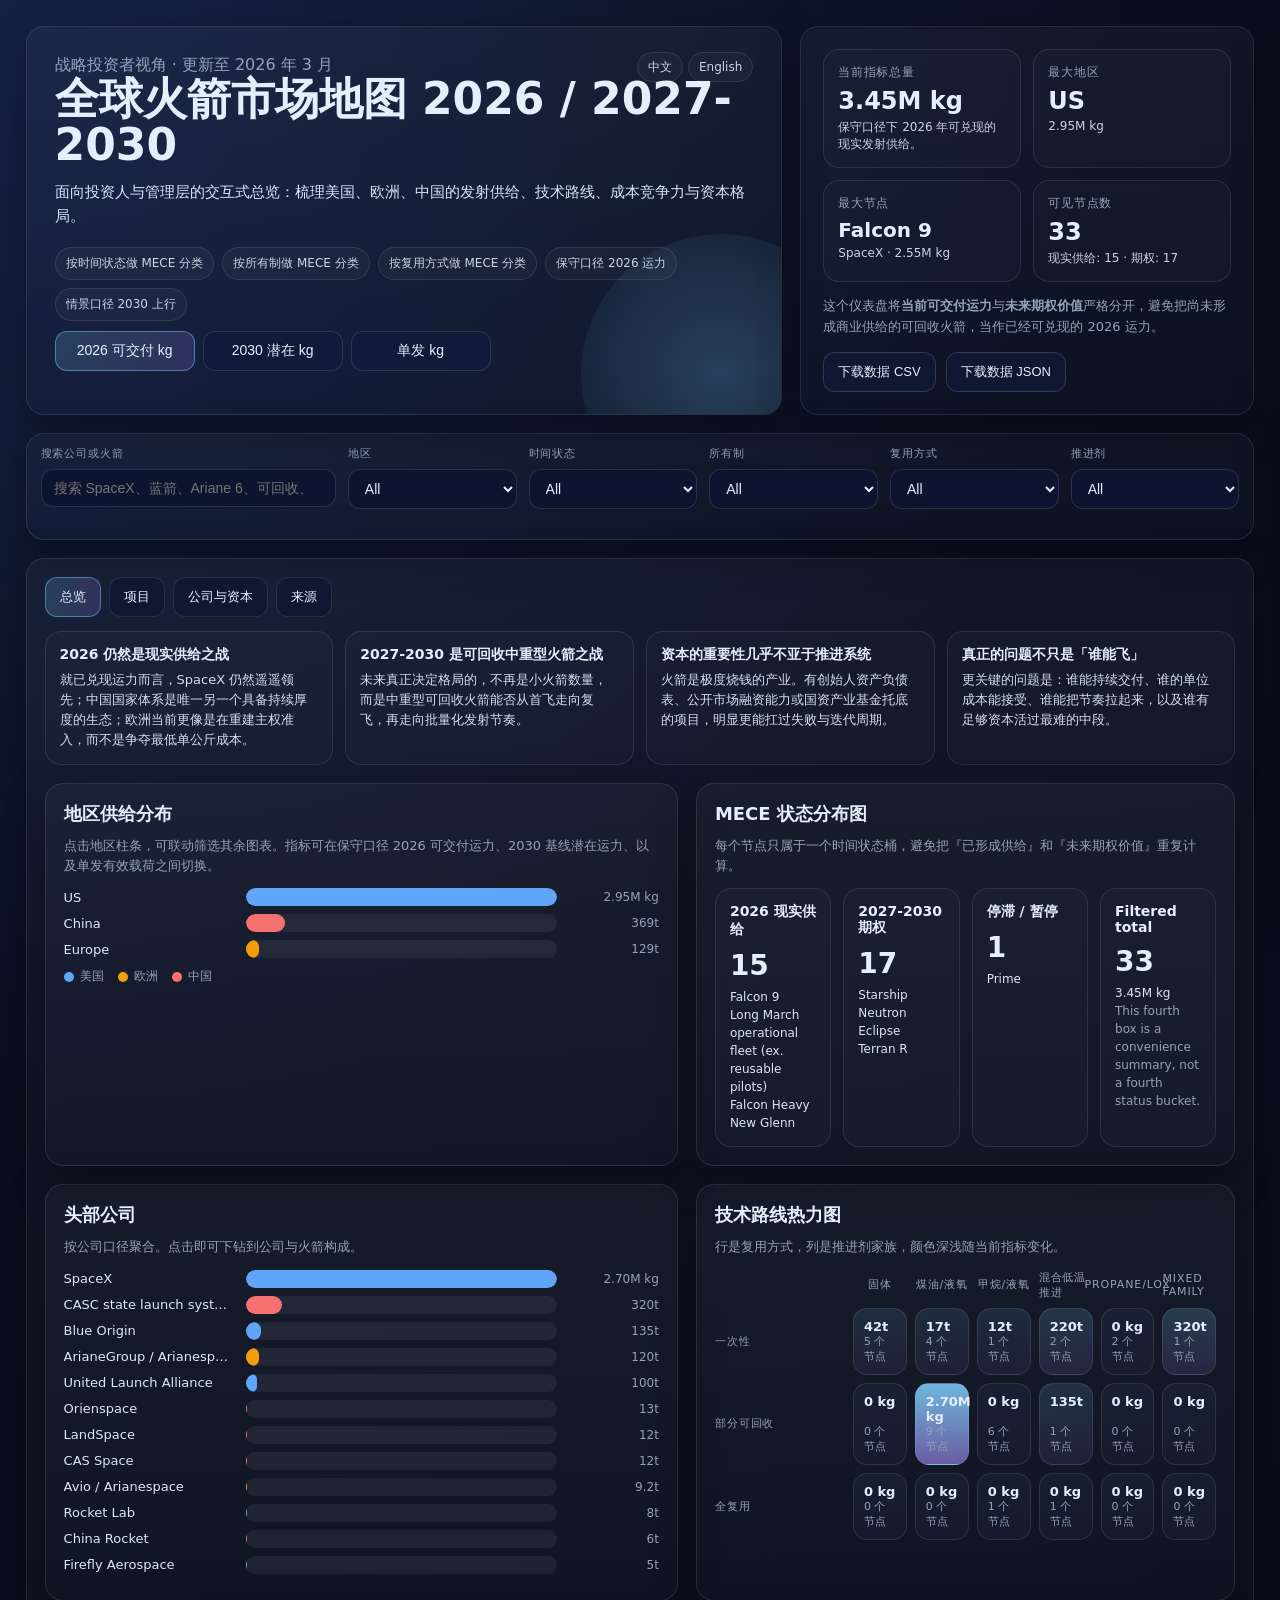
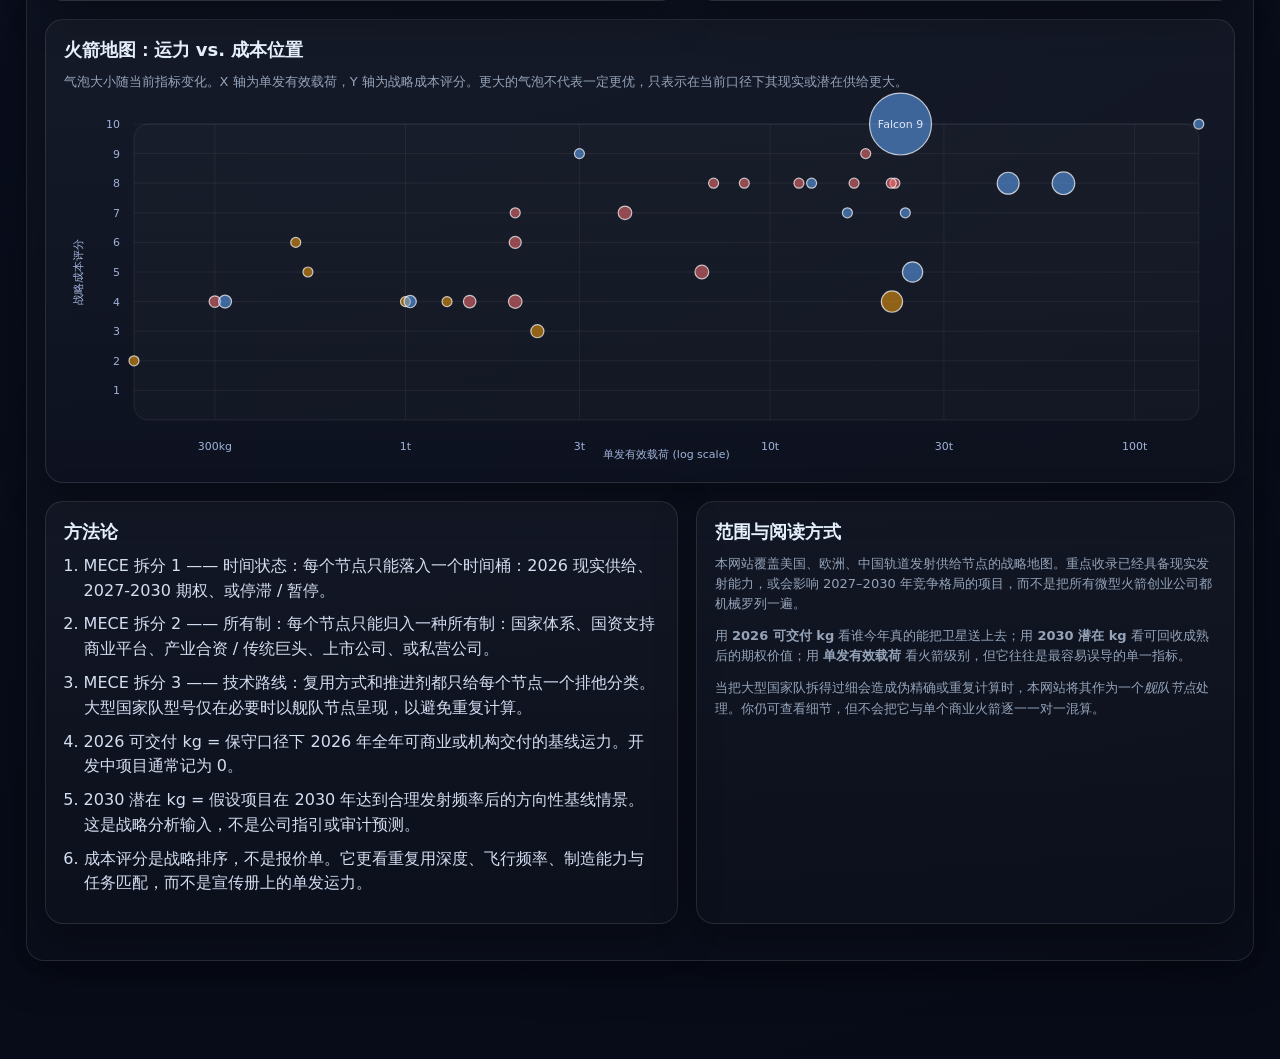
==== commit 5b90244e: "Replace all curly quotes to fix JS syntax" ====
--- a/index.html
+++ b/index.html
@@ -205,7 +205,7 @@
         </div>
         <div class="card section-card chart">
           <h2>MECE 状态分布图</h2>
-          <p class="note">每个节点只属于一个时间状态桶，避免把“已形成供给”和“未来期权价值”重复计算。</p>
+          <p class="note">每个节点只属于一个时间状态桶，避免把『已形成供给』和『未来期权价值』重复计算。</p>
           <div class="status-grid" id="statusGrid"></div>
         </div>
       </div>
@@ -270,7 +270,7 @@
 </div>
 
 <script>
-const nodes = [{"id": "spacex_f9", "region": "US", "country": "United States", "company": "SpaceX", "vehicle": "Falcon 9", "node_type": "vehicle", "ownership_class": "私营公司", "maturity_class": "Mature service", "horizon_bucket": "2026 现实供给", "single_launch_kg": 22800, "supply_2026_kg": 2550000, "supply_2030_kg": 1800000, "flights_2026_base": 112, "flights_2030_base": 79, "reusability_class": "部分可回收", "propellant_class": "煤油/液氧", "architecture_class": "Two-stage medium/heavy launcher", "lift_class": "Heavy", "cost_score": 10, "confidence": "High", "route_summary": "Reusable first stage, mature booster reuse, high-rate factory and launch cadence.", "current_reality": "The baseline industrial launch system in 2026. It is already delivering launch at aviation-like cadence compared with everyone else.", "cost_thesis": "Still the benchmark on delivered cost because reuse depth, refurbishment learning curve, internal Starlink demand and launch cadence reinforce each other.", "valuation": "$560B+ secondary-market marks (widely reported range; private)", "funding": "Historically raised external capital; current financing mostly secondary transactions rather than classic venture rounds.", "investors": "Historical disclosed investors include Google and Fidelity; deep secondary-market demand.", "sources": [{"label": "Falcon 9 official specs", "url": "https://www.spacex.com/vehicles/falcon-9/"}, {"label": "Falcon reusability in user guide", "url": "https://www.spacex.com/assets/media/falcon-users-guide-2025-05-09.pdf"}, {"label": "2025 165 launches mention", "url": "https://www.spacex.com/launches/sl-17-32"}]}, {"id": "spacex_fh", "region": "US", "country": "United States", "company": "SpaceX", "vehicle": "Falcon Heavy", "node_type": "vehicle", "ownership_class": "私营公司", "maturity_class": "Mature service", "horizon_bucket": "2026 现实供给", "single_launch_kg": 63800, "supply_2026_kg": 150000, "supply_2030_kg": 100000, "flights_2026_base": 3, "flights_2030_base": 2, "reusability_class": "部分可回收", "propellant_class": "煤油/液氧", "architecture_class": "Three-core heavy launcher", "lift_class": "Heavy", "cost_score": 8, "confidence": "Medium", "route_summary": "Reusable side boosters and center-core family commonality with Falcon 9.", "current_reality": "Niche heavy-lift workhorse for missions that need more throw than Falcon 9 but not a full Starship-class vehicle.", "cost_thesis": "Competitive for specific heavy missions, but long-term economics likely get eclipsed by Starship if Starship becomes operational at scale.", "valuation": "$560B+ secondary-market marks at company level", "funding": "See SpaceX company financing context.", "investors": "See SpaceX company financing context.", "sources": [{"label": "Falcon Heavy official specs", "url": "https://www.spacex.com/vehicles/falcon-heavy"}, {"label": "Falcon user guide", "url": "https://www.spacex.com/assets/media/falcon-users-guide-2025-05-09.pdf"}]}, {"id": "spacex_starship", "region": "US", "country": "United States", "company": "SpaceX", "vehicle": "Starship", "node_type": "vehicle", "ownership_class": "私营公司", "maturity_class": "Development / pre-scale", "horizon_bucket": "2027-2030 期权", "single_launch_kg": 150000, "supply_2026_kg": 0, "supply_2030_kg": 6000000, "flights_2026_base": 0, "flights_2030_base": 40, "reusability_class": "全复用", "propellant_class": "甲烷/液氧", "architecture_class": "Super heavy fully reusable stack", "lift_class": "Superheavy", "cost_score": 10, "confidence": "Low", "route_summary": "Full-stack methane reusability with on-orbit refueling ambition and very large fairing volume.", "current_reality": "Immense option value but not yet a dependable commercial supply source in the conservative 2026 base case.", "cost_thesis": "If rapid full reuse and turn-around are solved, it can rewrite the global marginal cost curve rather than just compete inside it.", "valuation": "$560B+ secondary-market marks at company level", "funding": "See SpaceX company financing context.", "investors": "See SpaceX company financing context.", "sources": [{"label": "Starship official specs", "url": "https://www.spacex.com/vehicles/starship"}, {"label": "2025 launch cadence context", "url": "https://www.spacex.com/launches/sl-17-32"}]}, {"id": "blue_new_glenn", "region": "US", "country": "United States", "company": "Blue Origin", "vehicle": "New Glenn", "node_type": "vehicle", "ownership_class": "私营公司", "maturity_class": "Early operations", "horizon_bucket": "2026 现实供给", "single_launch_kg": 45000, "supply_2026_kg": 135000, "supply_2030_kg": 900000, "flights_2026_base": 3, "flights_2030_base": 20, "reusability_class": "部分可回收", "propellant_class": "混合低温推进", "architecture_class": "Reusable first stage + hydrogen upper stage", "lift_class": "Heavy", "cost_score": 8, "confidence": "Medium", "route_summary": "Methane BE-4 booster with reusable first stage and hydrogen upper stage for high-energy missions.", "current_reality": "Now real, no longer a perpetual future promise, but still early in the cadence ramp versus Falcon-class operations.", "cost_thesis": "Can become a credible heavy reusable competitor if flight rate climbs; without cadence, fixed costs stay heavy.", "valuation": "No public valuation; founder-funded", "funding": "Jeff Bezos has said he sells about $1B of Amazon stock per year to fund Blue Origin.", "investors": "Founder-funded by Jeff Bezos.", "sources": [{"label": "New Glenn official specs", "url": "https://www.blueorigin.com/new-glenn"}, {"label": "Second flight and booster landing", "url": "https://www.reuters.com/science/blue-origin-launches-new-glenn-rocket-companys-first-nasa-scale-science-mission-2025-11-13/"}, {"label": "Bezos funding comment", "url": "https://www.reuters.com/article/world/bezos-is-selling-1-billion-of-amazon-stock-a-year-to-fund-rocket-venture-idUSKBN17731H/"}]}, {"id": "ula_vulcan", "region": "US", "country": "United States", "company": "United Launch Alliance", "vehicle": "Vulcan", "node_type": "vehicle", "ownership_class": "产业合资 / 传统巨头", "maturity_class": "Early operations", "horizon_bucket": "2026 现实供给", "single_launch_kg": 24600, "supply_2026_kg": 100000, "supply_2030_kg": 300000, "flights_2026_base": 4, "flights_2030_base": 12, "reusability_class": "一次性", "propellant_class": "混合低温推进", "architecture_class": "Methane booster + hydrogen upper stage; solid-boosted variants", "lift_class": "Heavy", "cost_score": 5, "confidence": "Medium", "route_summary": "High-performance methane/hydrogen architecture optimized for government and heavy commercial work, but without current operational reuse.", "current_reality": "Strong backlog and strong strategic relevance, but the 2026 anomaly pause lowers short-term schedule certainty.", "cost_thesis": "Reliable mission assurance matters, yet structurally it is unlikely to beat high-frequency reusable systems on long-run cost per kg.", "valuation": "$2B-$3B sale-talk valuation range (reported)", "funding": "Not venture-backed in the normal sense; Boeing/Lockheed JV with government-heavy backlog.", "investors": "Boeing, Lockheed Martin.", "sources": [{"label": "Vulcan official performance", "url": "https://www.ulalaunch.com/rockets/vulcan-centaur"}, {"label": "NSSL Lane 2 award context", "url": "https://www.reuters.com/business/aerospace-defense/spacex-ula-expected-clinch-multibillion-dollar-contract-key-pentagon-launch-2025-04-04/"}, {"label": "Pause after anomaly", "url": "https://www.airandspaceforces.com/space-force-pauses-vulcan-missions-anomaly/"}]}, {"id": "rocketlab_electron", "region": "US", "country": "United States / New Zealand operations", "company": "Rocket Lab", "vehicle": "Electron", "node_type": "vehicle", "ownership_class": "上市公司", "maturity_class": "Mature service", "horizon_bucket": "2026 现实供给", "single_launch_kg": 320, "supply_2026_kg": 8000, "supply_2030_kg": 12000, "flights_2026_base": 25, "flights_2030_base": 38, "reusability_class": "一次性", "propellant_class": "煤油/液氧", "architecture_class": "Small dedicated launcher", "lift_class": "Micro", "cost_score": 4, "confidence": "High", "route_summary": "Dedicated small-launch vehicle with high cadence and strong operational discipline rather than lowest possible $/kg.", "current_reality": "Arguably the strongest pure-play small-launch franchise outside SpaceX’s rideshare gravity well.", "cost_thesis": "Electron wins on schedule control and dedicated access, not on lowest marginal cost; Neutron matters for Rocket Lab’s next step in economics.", "valuation": "上市公司 (market value fluctuates with share price)", "funding": "Public equity access plus operating cash generation from launch and space systems.", "investors": "Public shareholders.", "sources": [{"label": "Electron official specs", "url": "https://rocketlabcorp.com/launch/reusable-rockets/"}, {"label": "2025 21 launches official", "url": "https://rocketlabcorp.com/updates/rocket-lab-successfully-launches-for-iqps-ends-2025-with-21-launches-and-100-mission-succes/"}, {"label": "Rocket Lab Reuters company page", "url": "https://www.reuters.com/markets/companies/RKLB.O/"}]}, {"id": "rocketlab_neutron", "region": "US", "country": "United States", "company": "Rocket Lab", "vehicle": "Neutron", "node_type": "vehicle", "ownership_class": "上市公司", "maturity_class": "Development / pre-scale", "horizon_bucket": "2027-2030 期权", "single_launch_kg": 13000, "supply_2026_kg": 0, "supply_2030_kg": 325000, "flights_2026_base": 0, "flights_2030_base": 25, "reusability_class": "部分可回收", "propellant_class": "甲烷/液氧", "architecture_class": "Reusable medium launcher", "lift_class": "Medium", "cost_score": 8, "confidence": "Medium", "route_summary": "Medium reusable rocket sized for constellation deployment, national security and cargo missions.", "current_reality": "Important strategic option, but delayed to late 2026 after a tank test failure so it is not counted in conservative 2026 live supply.", "cost_thesis": "Among the clearest non-SpaceX medium-class reusable cost threats if Rocket Lab converts development discipline into cadence.", "valuation": "上市公司 (vehicle option embedded in Rocket Lab market cap)", "funding": "Funded through public company balance sheet and capital markets.", "investors": "Public shareholders.", "sources": [{"label": "Neutron payload guide", "url": "https://rocketlabcorp.com/assets/Uploads/Rocket-Lab-Neutron-PUG-reduced-final.pdf"}, {"label": "Neutron $55M pricing and delay discussion", "url": "https://www.investors.com/news/rocket-lab-earnings-q4-2025-rklb-stock-ast-spacemobile-asts-spacex/"}]}, {"id": "firefly_alpha", "region": "US", "country": "United States", "company": "Firefly Aerospace", "vehicle": "Alpha", "node_type": "vehicle", "ownership_class": "上市公司", "maturity_class": "Operational / scaling", "horizon_bucket": "2026 现实供给", "single_launch_kg": 1030, "supply_2026_kg": 5000, "supply_2030_kg": 12000, "flights_2026_base": 5, "flights_2030_base": 12, "reusability_class": "一次性", "propellant_class": "煤油/液氧", "architecture_class": "Small launcher", "lift_class": "Small", "cost_score": 4, "confidence": "Medium", "route_summary": "Carbon-composite small launcher with responsive-space positioning.", "current_reality": "A real launcher business, but still working through reliability perception and scale-up in a crowded small-launch market.", "cost_thesis": "Useful for responsive and sovereign niches; structurally less advantaged than reusable medium launchers on long-run $/kg.", "valuation": "$6.32B IPO valuation in 2025; public thereafter", "funding": "$175M Series D in 2024 at >$2B, then $868M IPO in 2025.", "investors": "Northrop Grumman, RPM Ventures, AE Industrial Partners and public shareholders.", "sources": [{"label": "Alpha official specs", "url": "https://fireflyspace.com/alpha/"}, {"label": "Series D official release", "url": "https://fireflyspace.com/news/firefly-aerospace-closes-oversubscribed-175-million-series-d-capital-raise-with-new-lead-investor/"}, {"label": "IPO valuation Reuters", "url": "https://www.reuters.com/business/aerospace-defense/firefly-raises-868-million-upsized-us-ipo-it-sets-sights-positive-liftoff-2025-08-06/"}]}, {"id": "firefly_eclipse", "region": "US", "country": "United States", "company": "Firefly Aerospace", "vehicle": "Eclipse", "node_type": "vehicle", "ownership_class": "上市公司", "maturity_class": "Development / pre-scale", "horizon_bucket": "2027-2030 期权", "single_launch_kg": 16300, "supply_2026_kg": 0, "supply_2030_kg": 163000, "flights_2026_base": 0, "flights_2030_base": 10, "reusability_class": "部分可回收", "propellant_class": "煤油/液氧", "architecture_class": "Reusable medium launcher", "lift_class": "Medium", "cost_score": 7, "confidence": "Medium", "route_summary": "Firefly + Northrop medium launcher combining Alpha-derived propulsion and Antares heritage.", "current_reality": "Strategically significant because it moves Firefly up the value chain from small launch to a much more relevant market segment.", "cost_thesis": "If it enters service on time, it could become a credible mid-market alternative where national security diversification matters.", "valuation": "See Firefly company valuation", "funding": "Supported by Northrop partnership and Firefly public-market access.", "investors": "Northrop Grumman and public shareholders.", "sources": [{"label": "Eclipse official specs", "url": "https://fireflyspace.com/eclipse/"}, {"label": "Northrop $50M strategic investment Reuters", "url": "https://www.reuters.com/business/aerospace-defense/northrop-grumman-invests-50-million-space-startup-firefly-aerospace-2025-05-29/"}]}, {"id": "relativity_terranr", "region": "US", "country": "United States", "company": "Relativity Space", "vehicle": "Terran R", "node_type": "vehicle", "ownership_class": "私营公司", "maturity_class": "Development / pre-scale", "horizon_bucket": "2027-2030 期权", "single_launch_kg": 23500, "supply_2026_kg": 0, "supply_2030_kg": 470000, "flights_2026_base": 0, "flights_2030_base": 20, "reusability_class": "部分可回收", "propellant_class": "甲烷/液氧", "architecture_class": "Reusable medium-heavy launcher", "lift_class": "Heavy", "cost_score": 7, "confidence": "Low", "route_summary": "Reusable methane launcher aimed at the constellation and large-payload market; no longer centered on maximal 3D-printing novelty.", "current_reality": "A meaningful backlog exists, but until first flight and production ramp happen, Terran R is still option value rather than dependable supply.", "cost_thesis": "The architecture makes sense economically; the real question is execution speed and capital durability.", "valuation": "$4.2B last widely cited private valuation mark (2021); newer capital terms not fully public", "funding": "$650M round in 2021; Eric Schmidt-backed recapitalization later reported but not fully disclosed.", "investors": "Historical investors include Fidelity, Baillie Gifford, Mark Cuban; later strategic backing from Eric Schmidt.", "sources": [{"label": "Terran R official specs", "url": "https://www.relativityspace.com/terran-r"}, {"label": "Terran R 2025 program update", "url": "https://www.relativityspace.com/press-release/2025/3/7/rycbar123"}, {"label": "SES Terran R backlog update", "url": "https://www.ses.com/press-release/ses-relativity-space-expand-multi-launch-agreement-terran-r"}]}, {"id": "stoke_nova", "region": "US", "country": "United States", "company": "Stoke Space", "vehicle": "Nova", "node_type": "vehicle", "ownership_class": "私营公司", "maturity_class": "Development / pre-scale", "horizon_bucket": "2027-2030 期权", "single_launch_kg": 3000, "supply_2026_kg": 0, "supply_2030_kg": 150000, "flights_2026_base": 0, "flights_2030_base": 50, "reusability_class": "全复用", "propellant_class": "混合低温推进", "architecture_class": "Fully reusable two-stage launcher", "lift_class": "Medium", "cost_score": 9, "confidence": "Low", "route_summary": "One of the purest full-and-rapid-reuse plays outside SpaceX, including a reusable upper stage with metallic heat shield.", "current_reality": "Technically ambitious and strategically interesting, but still pre-revenue launch option value.", "cost_thesis": "If upper-stage rapid reuse works, the cost curve could be extraordinary; if not, the architecture loses its core edge.", "valuation": "Undisclosed private valuation", "funding": "$260M Series C in 2025; then $510M Series D plus $100M debt facility; total capital raised approached $1B.", "investors": "US Innovative Technology Fund, Breakthrough Energy Ventures, Glade Brook, Point72 Ventures, Woven, Y Combinator and others.", "sources": [{"label": "Nova official specs", "url": "https://www.stokespace.com/nova/"}, {"label": "Series C Reuters", "url": "https://www.reuters.com/lifestyle/science/reusable-rocket-startup-stoke-space-raises-260-million-series-c-round-2025-01-15/"}, {"label": "Series D official", "url": "https://www.stokespace.com/stoke-space-technologies-raises-510-million-to-scale-manufacturing-of-fully-reusable-nova-launch-vehicle/"}]}, {"id": "ariane6", "region": "Europe", "country": "Europe", "company": "ArianeGroup / Arianespace", "vehicle": "Ariane 6", "node_type": "vehicle", "ownership_class": "产业合资 / 传统巨头", "maturity_class": "Operational / ramping", "horizon_bucket": "2026 现实供给", "single_launch_kg": 21600, "supply_2026_kg": 120000, "supply_2030_kg": 180000, "flights_2026_base": 8, "flights_2030_base": 10, "reusability_class": "一次性", "propellant_class": "混合低温推进", "architecture_class": "Hydrogen core + solid boosters", "lift_class": "Heavy", "cost_score": 4, "confidence": "Medium", "route_summary": "Europe’s main sovereign launcher, optimized for mission assurance and autonomy rather than low marginal cost.", "current_reality": "A real heavy launcher, back in service, and central to Europe’s independent access-to-space story.", "cost_thesis": "Strategically indispensable, but hard to see it becoming the global cost leader versus high-frequency reusable systems.", "valuation": "ArianeGroup is a 50/50 Airbus-Safran industrial joint venture", "funding": "Industrial incumbent backed by European institutional demand rather than venture capital.", "investors": "Airbus, Safran.", "sources": [{"label": "Ariane 6 official overview", "url": "https://www.esa.int/Enabling_Support/Space_Transportation/Launch_vehicles/Ariane_6_overview"}, {"label": "Ariane 64 first 20-ton mission", "url": "https://newsroom.arianespace.com/?p=48728"}, {"label": "Ariane 64 key numbers", "url": "https://ariane.group/en/news/number-crunching-ariane-6-ariane-62-and-ariane-64/"}]}, {"id": "vega_c", "region": "Europe", "country": "Europe / Italy-led", "company": "Avio / Arianespace", "vehicle": "Vega C", "node_type": "vehicle", "ownership_class": "上市公司", "maturity_class": "Operational", "horizon_bucket": "2026 现实供给", "single_launch_kg": 2300, "supply_2026_kg": 9200, "supply_2030_kg": 15000, "flights_2026_base": 4, "flights_2030_base": 6, "reusability_class": "一次性", "propellant_class": "固体", "architecture_class": "Small-medium solid launcher", "lift_class": "Medium", "cost_score": 3, "confidence": "Medium", "route_summary": "固体-powered small/medium launcher aimed at European sovereign and science payloads.", "current_reality": "Important to Europe’s launcher stack after return to flight, but not a global cost-outlier.", "cost_thesis": "固体 launchers remain useful for responsive and sovereign niches, but usually lose on structural cost to reusable liquids over time.", "valuation": "上市公司 (Avio)", "funding": "Public-market and institutional European launcher support.", "investors": "Public shareholders; Leonardo retained a strategic stake after placement.", "sources": [{"label": "Vega C official specs", "url": "https://www.arianespace.com/vega-c/"}, {"label": "Avio corporate page", "url": "https://www.avio.com/"}]}, {"id": "isar_spectrum", "region": "Europe", "country": "Germany", "company": "Isar Aerospace", "vehicle": "Spectrum", "node_type": "vehicle", "ownership_class": "私营公司", "maturity_class": "Development / pre-scale", "horizon_bucket": "2027-2030 期权", "single_launch_kg": 1000, "supply_2026_kg": 0, "supply_2030_kg": 15000, "flights_2026_base": 0, "flights_2030_base": 15, "reusability_class": "一次性", "propellant_class": "Propane/LOX", "architecture_class": "Small launcher", "lift_class": "Small", "cost_score": 4, "confidence": "Low", "route_summary": "European small launcher using LOX/propane and in-house engines, optimized for dedicated smallsat access.", "current_reality": "One of Europe’s most important launch startups, but still post-testflight rather than mature supply.", "cost_thesis": "Can matter for sovereign access and dedicated missions; unlikely by itself to reset global launch pricing.", "valuation": "~$1B private valuation commonly cited around recent rounds", "funding": ">€400M raised; €150M Eldridge financing in 2025.", "investors": "7-Industries, Bayern Kapital, Earlybird, HV Capital, Lakestar, Porsche SE, UVC, Vsquared, Eldridge.", "sources": [{"label": "Spectrum official specs", "url": "https://www.isaraerospace.com/spectrum"}, {"label": "Eldridge financing official", "url": "https://www.isaraerospace.com/press/isar-aerospace-signs-agreement-with-eldridge-industries-for-eur-150m-financing"}, {"label": "Reuters financing coverage", "url": "https://www.reuters.com/business/aerospace-defense/german-space-startup-isar-aerospace-secures-150-million-euro-fund-2025-06-25/"}]}, {"id": "pld_miura5", "region": "Europe", "country": "Spain", "company": "PLD Space", "vehicle": "Miura 5", "node_type": "vehicle", "ownership_class": "私营公司", "maturity_class": "Development / pre-scale", "horizon_bucket": "2027-2030 期权", "single_launch_kg": 540, "supply_2026_kg": 0, "supply_2030_kg": 16200, "flights_2026_base": 0, "flights_2030_base": 30, "reusability_class": "部分可回收", "propellant_class": "煤油/液氧", "architecture_class": "Small launcher with recovered first stage", "lift_class": "Small", "cost_score": 5, "confidence": "Medium", "route_summary": "Spanish small launcher with ocean-recovered first stage and strong industrialization ambition.", "current_reality": "Still pre-scale orbital supply, but one of Europe’s best-capitalized launcher startups and unusually explicit about factory/output ambitions.", "cost_thesis": "Could become a credible regional operator; likely more important as a sovereign and regional option than as a global cost killer.", "valuation": "Private; exact valuation undisclosed", "funding": ">€350M total after March 2026 Series C.", "investors": "Mitsubishi Electric, CDTI/INNVIERTE, COFIDES, Nazca and prior Spanish backers.", "sources": [{"label": "Miura 5 program page", "url": "https://spark-program.pldspace.com/en/opportunity-overview.html"}, {"label": "PLD Series C Reuters", "url": "https://www.reuters.com/business/aerospace-defense/spains-pld-space-raises-209-million-latest-funding-round-2026-03-04/"}]}, {"id": "maia_launcher", "region": "Europe", "country": "France", "company": "MaiaSpace", "vehicle": "Maia launcher", "node_type": "vehicle", "ownership_class": "产业合资 / 传统巨头", "maturity_class": "Development / pre-scale", "horizon_bucket": "2027-2030 期权", "single_launch_kg": 500, "supply_2026_kg": 0, "supply_2030_kg": 10000, "flights_2026_base": 0, "flights_2030_base": 20, "reusability_class": "部分可回收", "propellant_class": "甲烷/液氧", "architecture_class": "Mini launcher with reusable and expendable variants", "lift_class": "Small", "cost_score": 6, "confidence": "Low", "route_summary": "ArianeGroup-backed partially reusable European mini-launcher using bio-methane and LOX.", "current_reality": "Strategically important because it is Europe’s most serious incumbent-backed reusable launcher attempt.", "cost_thesis": "The economics depend on whether ArianeGroup can turn incumbent industrial depth into startup-like execution speed.", "valuation": "No standalone public valuation; ArianeGroup subsidiary", "funding": "Backed inside ArianeGroup / European institutional ecosystem.", "investors": "ArianeGroup.", "sources": [{"label": "Maia launcher official specs", "url": "https://www.maia-space.com/our-launcher/"}, {"label": "Eutelsat multi-launch deal Reuters", "url": "https://www.reuters.com/business/media-telecom/starlink-rival-eutelsat-signs-deal-with-europes-maiaspace-launch-satellites-2026-01-16/"}]}, {"id": "rfa_one", "region": "Europe", "country": "Germany", "company": "Rocket Factory Augsburg", "vehicle": "RFA One", "node_type": "vehicle", "ownership_class": "私营公司", "maturity_class": "Development / pre-scale", "horizon_bucket": "2027-2030 期权", "single_launch_kg": 1300, "supply_2026_kg": 0, "supply_2030_kg": 13000, "flights_2026_base": 0, "flights_2030_base": 10, "reusability_class": "一次性", "propellant_class": "煤油/液氧", "architecture_class": "Three-stage small launcher", "lift_class": "Small", "cost_score": 4, "confidence": "Low", "route_summary": "Small launcher using staged-combustion RP-1/LOX engines and an orbital transfer stage.", "current_reality": "Still a development-stage European contender rather than dependable launch supply.", "cost_thesis": "Potentially cost-competitive among European microlaunchers, but not obviously disruptive against reusable mid-lift systems globally.", "valuation": "Private; not broadly disclosed", "funding": "Privately funded with industrial/PE backing.", "investors": "Backers reported to include KKR, OHB and Apollo Capital Partners.", "sources": [{"label": "RFA One official specs", "url": "https://www.rfa.space/rfa-one/"}, {"label": "ESA Flight Ticket contract", "url": "https://www.esa.int/Enabling_Support/Space_Transportation/Boost/Flight_ticket_initiative_more_tickets_booked_flying_with_RFA_One"}]}, {"id": "orbex_prime", "region": "Europe", "country": "United Kingdom", "company": "Orbex", "vehicle": "Prime", "node_type": "vehicle", "ownership_class": "私营公司", "maturity_class": "停滞 / 暂停", "horizon_bucket": "停滞 / 暂停", "single_launch_kg": 180, "supply_2026_kg": 0, "supply_2030_kg": 0, "flights_2026_base": 0, "flights_2030_base": 0, "reusability_class": "一次性", "propellant_class": "Propane/LOX", "architecture_class": "Micro launcher", "lift_class": "Micro", "cost_score": 2, "confidence": "High", "route_summary": "Bio-propane micro-launch concept with future-reuse aspirations.", "current_reality": "Entered administration in February 2026, so it should not be treated as dependable future capacity today.", "cost_thesis": "In the current state, there is no investable launch-supply thesis until restructuring or asset sale clarifies the path forward.", "valuation": "About $220M after 2022 fundraising (reported), but now distressed", "funding": "Mix of grants and private equity prior to administration.", "investors": "Included UK government-related backing and Scottish National Investment Bank; now in administration.", "sources": [{"label": "Orbex payload page", "url": "https://orbex.space/launch-services/payloads"}, {"label": "Reuters administration report", "url": "https://www.reuters.com/business/aerospace-defense/orbex-appoints-frp-administrators-advisory-firm-says-2026-02-18/"}]}, {"id": "longmarch_fleet", "region": "China", "country": "China", "company": "CASC state launch system", "vehicle": "Long March operational fleet (ex. reusable pilots)", "node_type": "fleet", "ownership_class": "国家体系", "maturity_class": "Mature service", "horizon_bucket": "2026 现实供给", "single_launch_kg": null, "supply_2026_kg": 320000, "supply_2030_kg": 500000, "flights_2026_base": 70, "flights_2030_base": 95, "reusability_class": "一次性", "propellant_class": "Mixed family", "architecture_class": "National launch fleet", "lift_class": "Fleet aggregate", "cost_score": 6, "confidence": "Medium", "route_summary": "China’s state launch backbone spanning multiple expendable liquid and solid families with rising cadence and constellation demand.", "current_reality": "The second-deepest launch ecosystem in the world after the 美国 when measured by recurring annual flight tempo.", "cost_thesis": "Powerful on throughput and state-backed demand capture, but still behind the best reusable commercial systems on pure structural cost efficiency.", "valuation": "Not meaningful in venture terms", "funding": "State budget, industrial capex and national program support.", "investors": "State-funded.", "sources": [{"label": "2025 CASC launch record", "url": "https://www.spacechina.com/n25/n2014789/n2014804/c4519461/content.html"}, {"label": "2025 China payload mass analysis", "url": "https://www.futurephecda.com/news/67782"}]}, {"id": "longmarch_12a", "region": "China", "country": "China", "company": "CASC / SAST", "vehicle": "Long March 12A", "node_type": "vehicle", "ownership_class": "国家体系", "maturity_class": "Development / pre-scale", "horizon_bucket": "2027-2030 期权", "single_launch_kg": 12000, "supply_2026_kg": 0, "supply_2030_kg": 120000, "flights_2026_base": 0, "flights_2030_base": 10, "reusability_class": "部分可回收", "propellant_class": "甲烷/液氧", "architecture_class": "Reusable first-stage state launcher", "lift_class": "Medium", "cost_score": 8, "confidence": "Low", "route_summary": "State-backed methane reusable first-stage program, China’s main internal answer to the reusable medium-heavy market shift.", "current_reality": "Key technical signal but still not counted as dependable 2026 supply after its first recovery attempt failed.", "cost_thesis": "If scaled, it can compress the gap between China’s state system and commercial reusable challengers.", "valuation": "Not meaningful in venture terms", "funding": "State-funded program.", "investors": "State-funded.", "sources": [{"label": "CNSA Long March 12A launch notice", "url": "https://www.cnsa.gov.cn/n6758823/n6758838/c10723120/content.html"}, {"label": "Reuters on failed recovery", "url": "https://www.reuters.com/science/china-fails-recover-first-stage-reusable-long-march-12a-rocket-xinhua-reports-2025-12-23/"}]}, {"id": "jielong3", "region": "China", "country": "China", "company": "China Rocket", "vehicle": "Jielong-3", "node_type": "vehicle", "ownership_class": "国资支持商业平台", "maturity_class": "Operational", "horizon_bucket": "2026 现实供给", "single_launch_kg": 1500, "supply_2026_kg": 6000, "supply_2030_kg": 12000, "flights_2026_base": 4, "flights_2030_base": 8, "reusability_class": "一次性", "propellant_class": "固体", "architecture_class": "Sea/land-launch commercial solid launcher", "lift_class": "Small", "cost_score": 4, "confidence": "Medium", "route_summary": "Fast-response commercial solid launcher positioned for constellation deployment and replenishment.", "current_reality": "A real commercial supply node inside China’s state-backed ecosystem.", "cost_thesis": "Useful tactical launcher, but long-run global cost leadership is unlikely without reuse.", "valuation": "国资支持商业平台 entity; private valuation not central", "funding": "Backed through the CASC ecosystem.", "investors": "国资支持商业平台 platform.", "sources": [{"label": "Jielong-3 official specs", "url": "https://www.spacechina.com/n25/n146/n238/n12985/c3961284/content.html"}, {"label": "2025 mission example", "url": "https://www.stdaily.com/web/gdxw/2025-09/09/content_397386.html"}]}, {"id": "landspace_zq2e", "region": "China", "country": "China", "company": "LandSpace", "vehicle": "Zhuque-2E", "node_type": "vehicle", "ownership_class": "私营公司", "maturity_class": "Operational", "horizon_bucket": "2026 现实供给", "single_launch_kg": 4000, "supply_2026_kg": 12000, "supply_2030_kg": 24000, "flights_2026_base": 3, "flights_2030_base": 6, "reusability_class": "一次性", "propellant_class": "甲烷/液氧", "architecture_class": "Medium launcher", "lift_class": "Medium", "cost_score": 7, "confidence": "Medium", "route_summary": "Commercial methane launcher already in service; important because it validates engine, tanks and supply chain ahead of Zhuque-3.", "current_reality": "One of China’s few truly operational next-gen commercial liquid launchers.", "cost_thesis": "Not the end-state economics, but a critical stepping stone that de-risks LandSpace’s reusable future.", "valuation": "Common market marks range roughly from RMB 11.8B to RMB 22B depending on reference transaction", "funding": "Multiple large rounds plus state-industry fund support; IPO process underway.", "investors": "Matrix Partners China, HongShan/Sequoia China, Country Garden Ventures, Yizhuang Industrial Fund and national industry/manufacturing funds.", "sources": [{"label": "Zhuque-2E commercial ops official", "url": "https://www.landspace.com/news-detail.html?itemid=59"}, {"label": "Blue Arrow financing background article", "url": "https://www.21jingji.com/article/20260105/herald/b964c88b8e23c09f5db0ba3290f62642.html"}]}, {"id": "landspace_zq3", "region": "China", "country": "China", "company": "LandSpace", "vehicle": "Zhuque-3", "node_type": "vehicle", "ownership_class": "私营公司", "maturity_class": "Development / pre-scale", "horizon_bucket": "2027-2030 期权", "single_launch_kg": 18300, "supply_2026_kg": 0, "supply_2030_kg": 360000, "flights_2026_base": 0, "flights_2030_base": 20, "reusability_class": "部分可回收", "propellant_class": "甲烷/液氧", "architecture_class": "Reusable medium-heavy launcher", "lift_class": "Medium", "cost_score": 9, "confidence": "Low", "route_summary": "China’s strongest private reusable methalox contender so far, targeting constellation-scale deployment.", "current_reality": "A very important option on the Chinese cost curve, but not yet dependable 2026 supply in a conservative investor base case.", "cost_thesis": "If rapid reuse and production mature, Zhuque-3 could become one of the two or three most important Chinese cost leaders by 2030.", "valuation": "See LandSpace company valuation context", "funding": "See LandSpace company funding context.", "investors": "See LandSpace company investor context.", "sources": [{"label": "Zhuque-3 official mission page", "url": "https://www.landspace.com/news-detail.html?itemid=66"}, {"label": "CNSA note on Zhuque-3 entry to orbit", "url": "https://www.cnsa.gov.cn/n6758823/n6758838/c10720622/content.html"}]}, {"id": "spacepioneer_tl2", "region": "China", "country": "China", "company": "Space Pioneer", "vehicle": "Tianlong-2", "node_type": "vehicle", "ownership_class": "私营公司", "maturity_class": "Operational", "horizon_bucket": "2026 现实供给", "single_launch_kg": 2000, "supply_2026_kg": 4000, "supply_2030_kg": 8000, "flights_2026_base": 2, "flights_2030_base": 4, "reusability_class": "一次性", "propellant_class": "煤油/液氧", "architecture_class": "Medium launcher", "lift_class": "Medium", "cost_score": 6, "confidence": "Medium", "route_summary": "China’s first private liquid launcher to reach orbit, providing a practical bridge to Tianlong-3.", "current_reality": "Operational proof matters more than raw payload here: it shows Space Pioneer can close a launch loop, not just build hardware.", "cost_thesis": "Economics matter, but Tianlong-2 is most valuable as a credibility bridge to the much more consequential Tianlong-3.", "valuation": "Common private-market marks around RMB 22.5B", "funding": "Cumulative funding reportedly >RMB 4B, including nearly RMB 2.5B added in 2025.", "investors": "Bohai / Boyu Capital-related backers, CICC Capital, state asset managers and regional industry funds.", "sources": [{"label": "Tianlong-2 launch description", "url": "https://www.cnsa.gov.cn/n6758823/n6758838/c10006032/content.html"}, {"label": "2025 large financing round", "url": "https://www.stcn.com/article/detail/3371569.html"}]}, {"id": "spacepioneer_tl3", "region": "China", "country": "China", "company": "Space Pioneer", "vehicle": "Tianlong-3", "node_type": "vehicle", "ownership_class": "私营公司", "maturity_class": "Development / pre-scale", "horizon_bucket": "2027-2030 期权", "single_launch_kg": 17000, "supply_2026_kg": 0, "supply_2030_kg": 340000, "flights_2026_base": 0, "flights_2030_base": 20, "reusability_class": "部分可回收", "propellant_class": "煤油/液氧", "architecture_class": "Reusable medium-heavy launcher", "lift_class": "Medium", "cost_score": 8, "confidence": "Low", "route_summary": "Falcon-9-class Chinese commercial launcher targeting high-frequency constellation deployment with reusable first stage.", "current_reality": "High strategic relevance, but not yet dependable live supply in 2026 base-case accounting.", "cost_thesis": "One of China’s best shots at a genuinely high-throughput, lower-cost reusable launch business if cadence and manufacturing materialize.", "valuation": "Common private-market marks around RMB 22.5B", "funding": "Near-RMB 2.5B added in 2025 across Pre-D and D; cumulative funding reportedly >RMB 4B.", "investors": "National/regional asset managers and industry funds, including Guoyu Gaohua, Jinan/Jigang-related capital, Dongfang Asset and others.", "sources": [{"label": "Tianlong-3 sea hot fire article", "url": "https://www.ncsti.gov.cn/kjdt/kjrd/qtrd_kjrd/202509/t20250916_219249.html"}, {"label": "Additional financing release", "url": "https://www.stcn.com/article/detail/3371569.html"}]}, {"id": "galactic_ceres1", "region": "China", "country": "China", "company": "Galactic Energy", "vehicle": "Ceres-1 family", "node_type": "fleet", "ownership_class": "私营公司", "maturity_class": "Operational", "horizon_bucket": "2026 现实供给", "single_launch_kg": 300, "supply_2026_kg": 2100, "supply_2030_kg": 3000, "flights_2026_base": 7, "flights_2030_base": 10, "reusability_class": "一次性", "propellant_class": "固体", "architecture_class": "Micro-launch family", "lift_class": "Micro", "cost_score": 4, "confidence": "Medium", "route_summary": "固体-fueled micro-launch fleet that gives Galactic Energy real market credibility today while larger reusable vehicles mature.", "current_reality": "One of China’s most proven private launch businesses by actual delivery count, not just technical ambition.", "cost_thesis": "Economically a niche product; strategically its main value is the operating base and customer trust it gives Galactic Energy before Pallas scales.", "valuation": "Common market marks around RMB 15B", "funding": ">RMB 5B cumulative financing reported by late 2025.", "investors": "Beijing commercial-space fund, Nanjing innovation capital, Sichuan industry funds and other Chinese institutional backers.", "sources": [{"label": "2026 launch and 21 commercial deliveries", "url": "https://www.21jingji.com/article/20260116/herald/668b07b0485d2a59cf755ff0b6275ef7.html"}, {"label": "Ceres-1 official/market record note", "url": "https://www.news.cn/tech/20220810/4da344b295af43fb82821a7bf6a61c3f/c.html"}]}, {"id": "galactic_pallas1", "region": "China", "country": "China", "company": "Galactic Energy", "vehicle": "Pallas-1", "node_type": "vehicle", "ownership_class": "私营公司", "maturity_class": "Development / pre-scale", "horizon_bucket": "2027-2030 期权", "single_launch_kg": 7000, "supply_2026_kg": 0, "supply_2030_kg": 140000, "flights_2026_base": 0, "flights_2030_base": 20, "reusability_class": "部分可回收", "propellant_class": "煤油/液氧", "architecture_class": "Reusable medium launcher", "lift_class": "Medium", "cost_score": 8, "confidence": "Low", "route_summary": "Reusable liquid launcher aimed at the large-constellation market, using Galactic Energy’s expanding propulsion base.", "current_reality": "A major strategic pivot from solid micro-launch into the more economically relevant reusable medium market.", "cost_thesis": "If it works, Galactic Energy shifts from ‘reliable micro-launcher’ to ‘real reusable contender’ — a much higher-value position.", "valuation": "See Galactic Energy company valuation", "funding": "See Galactic Energy company funding context.", "investors": "See Galactic Energy company investor context.", "sources": [{"label": "Pallas official family note", "url": "https://www.galactic-energy.cn/index.php/En/Show/cid/24/aid/248"}, {"label": "Pallas test status / 2026 recovery validation plan", "url": "https://www.ncsti.gov.cn/kjdt/scyq/bjjjjskfq/jkdt/202511/t20251105_224227.html"}]}, {"id": "casspace_k1", "region": "China", "country": "China", "company": "CAS Space", "vehicle": "Kinetica-1", "node_type": "vehicle", "ownership_class": "国资支持商业平台", "maturity_class": "Operational", "horizon_bucket": "2026 现实供给", "single_launch_kg": 2000, "supply_2026_kg": 12000, "supply_2030_kg": 14000, "flights_2026_base": 6, "flights_2030_base": 7, "reusability_class": "一次性", "propellant_class": "固体", "architecture_class": "Small/medium solid launcher", "lift_class": "Medium", "cost_score": 4, "confidence": "Medium", "route_summary": "China’s most industrialized commercial solid launcher at the higher end of the small/medium segment.", "current_reality": "A serious real-delivery node today, with meaningful payload mass already carried.", "cost_thesis": "Strong near-term business utility, but long-run margin pressure should rise as reusable liquids scale.", "valuation": "Common private-market mark around RMB 11B", "funding": "12 financing rounds before IPO counseling; mixed ownership with industrial and financial capital.", "investors": "Guangzhou Industrial Investment, CICC-related capital, Yuexiu industry funds and other institutional backers.", "sources": [{"label": "Kinetica-1 official page", "url": "https://www.cas-space.com/list/39.html"}, {"label": "84 satellites / 11t payload update", "url": "https://www.ncsti.gov.cn/kjdt/scyq/bjjjjskfq/jkdt/202512/t20251211_231846.html"}]}, {"id": "casspace_k2", "region": "China", "country": "China", "company": "CAS Space", "vehicle": "Kinetica-2", "node_type": "vehicle", "ownership_class": "国资支持商业平台", "maturity_class": "Development / pre-scale", "horizon_bucket": "2027-2030 期权", "single_launch_kg": 22000, "supply_2026_kg": 0, "supply_2030_kg": 220000, "flights_2026_base": 0, "flights_2030_base": 10, "reusability_class": "部分可回收", "propellant_class": "煤油/液氧", "architecture_class": "Reusable heavy launcher", "lift_class": "Heavy", "cost_score": 8, "confidence": "Low", "route_summary": "Large reusable liquid launcher intended to move CAS Space from solid-launch strength into mainstream heavy reusable economics.", "current_reality": "The important thing is not just size but that CAS Space openly frames cost coverage and scale efficiency as core commercial constraints.", "cost_thesis": "A credible contender if the company can translate institutional backing and existing execution into reusable heavy operations.", "valuation": "See CAS Space company valuation", "funding": "See CAS Space company financing context.", "investors": "See CAS Space company investor context.", "sources": [{"label": "Kinetica-2 official page", "url": "https://www.cas-space.com/list/38.html"}, {"label": "2026 first-flight timing report", "url": "https://news.qq.com/rain/a/20260225A04KZ800"}]}, {"id": "orienspace_g1", "region": "China", "country": "China", "company": "Orienspace", "vehicle": "Gravity-1", "node_type": "vehicle", "ownership_class": "私营公司", "maturity_class": "Operational", "horizon_bucket": "2026 现实供给", "single_launch_kg": 6500, "supply_2026_kg": 13000, "supply_2030_kg": 20000, "flights_2026_base": 2, "flights_2030_base": 3, "reusability_class": "一次性", "propellant_class": "固体", "architecture_class": "Medium solid launcher", "lift_class": "Medium", "cost_score": 5, "confidence": "Medium", "route_summary": "A uniquely large commercial solid launcher, useful for constellation deployment and time-to-market.", "current_reality": "A genuine present-day launch product, not just a future promise, and unusually capable for a commercial solid system.", "cost_thesis": "Good near-term economics versus small rockets; long-term structural disadvantage versus reusable liquids remains.", "valuation": "Common market marks around RMB 12B", "funding": "Early rounds plus B round lifted disclosed financing into the multi-billion RMB range.", "investors": "Early Chinese venture and industry capital; multiple institutions across angel, Pre-A, A and B rounds.", "sources": [{"label": "Gravity rocket official page", "url": "https://www.orienspace.com/productPage"}, {"label": "B-round financing article", "url": "https://stcn.com/article/detail/1104405.html"}]}, {"id": "orienspace_g2", "region": "China", "country": "China", "company": "Orienspace", "vehicle": "Gravity-2", "node_type": "vehicle", "ownership_class": "私营公司", "maturity_class": "Development / pre-scale", "horizon_bucket": "2027-2030 期权", "single_launch_kg": 21500, "supply_2026_kg": 0, "supply_2030_kg": 215000, "flights_2026_base": 0, "flights_2030_base": 10, "reusability_class": "部分可回收", "propellant_class": "煤油/液氧", "architecture_class": "Reusable heavy launcher", "lift_class": "Heavy", "cost_score": 8, "confidence": "Low", "route_summary": "Orienspace’s shift from big solid to reusable liquid heavy lift.", "current_reality": "This is the real long-term economic bet, while Gravity-1 buys time and credibility.", "cost_thesis": "If Gravity-2 reaches service, Orienspace shifts into the market tier where long-run cost and cadence start to matter most.", "valuation": "See Orienspace company valuation context", "funding": "See Orienspace company financing context.", "investors": "See Orienspace company investor context.", "sources": [{"label": "Gravity rocket official page", "url": "https://www.orienspace.com/productPage"}, {"label": "2026 strategic update article", "url": "https://www.thepaper.cn/newsDetail_forward_32423336"}]}, {"id": "interstellar_h3", "region": "China", "country": "China", "company": "Interstellar Glory", "vehicle": "Hyperbola-3", "node_type": "vehicle", "ownership_class": "私营公司", "maturity_class": "Development / pre-scale", "horizon_bucket": "2027-2030 期权", "single_launch_kg": 8500, "supply_2026_kg": 0, "supply_2030_kg": 170000, "flights_2026_base": 0, "flights_2030_base": 20, "reusability_class": "部分可回收", "propellant_class": "甲烷/液氧", "architecture_class": "Reusable medium launcher", "lift_class": "Medium", "cost_score": 8, "confidence": "Low", "route_summary": "Methalox reusable launcher with ‘first-flight plus sea recovery’ ambition.", "current_reality": "Capital just arrived in size; execution is now the whole story.", "cost_thesis": "If Hyperbola-3 succeeds technically, the financing gives Interstellar Glory enough room to re-enter the top Chinese challenger set.", "valuation": "Public marks vary; roughly RMB 9B-15B range appears in market commentary", "funding": "RMB 5.037B D++ round in February 2026, the largest single private Chinese rocket round reported to date.", "investors": "Tongchuang Weiye, Jingming Capital, Ganquan Capital, Chengdu industry funds and other new/old backers.", "sources": [{"label": "Hyperbola-3 capacity article", "url": "https://www.ithome.com/0/906/579.htm"}, {"label": "D++ financing article", "url": "https://finance.sina.com.cn/jjxw/2026-02-15/doc-inhmwwmm8169327.shtml?froms=ggmp"}]}, {"id": "deepblue_nebula1", "region": "China", "country": "China", "company": "Deep Blue Aerospace", "vehicle": "Nebula-1", "node_type": "vehicle", "ownership_class": "私营公司", "maturity_class": "Development / pre-scale", "horizon_bucket": "2027-2030 期权", "single_launch_kg": 2000, "supply_2026_kg": 0, "supply_2030_kg": 40000, "flights_2026_base": 0, "flights_2030_base": 20, "reusability_class": "部分可回收", "propellant_class": "煤油/液氧", "architecture_class": "Reusable medium-small launcher", "lift_class": "Medium", "cost_score": 7, "confidence": "Low", "route_summary": "Small reusable liquid launcher focused on vertical recovery and repeat-use economics.", "current_reality": "Interesting technology path, but still needs to prove orbital insertion and operational recovery in one programmatic motion.", "cost_thesis": "Could matter in a responsive mid-small niche if recovery becomes routine; still far from a bankable supply node.", "valuation": "Private; not broadly disclosed", "funding": "Near-RMB 500M new round disclosed in 2025.", "investors": "Led by Taian industrial fund / local industry capital in the latest round.", "sources": [{"label": "Recent financing report", "url": "https://finance.sina.com.cn/tech/digi/2025-03-06/doc-inensrzp6907678.shtml"}, {"label": "Nebula-1 test/first-flight report", "url": "https://www.stcn.com/article/detail/3476454.html"}]}];
+const nodes = [{"id": "spacex_f9", "region": "US", "country": "United States", "company": "SpaceX", "vehicle": "Falcon 9", "node_type": "vehicle", "ownership_class": "私营公司", "maturity_class": "Mature service", "horizon_bucket": "2026 现实供给", "single_launch_kg": 22800, "supply_2026_kg": 2550000, "supply_2030_kg": 1800000, "flights_2026_base": 112, "flights_2030_base": 79, "reusability_class": "部分可回收", "propellant_class": "煤油/液氧", "architecture_class": "Two-stage medium/heavy launcher", "lift_class": "Heavy", "cost_score": 10, "confidence": "High", "route_summary": "Reusable first stage, mature booster reuse, high-rate factory and launch cadence.", "current_reality": "The baseline industrial launch system in 2026. It is already delivering launch at aviation-like cadence compared with everyone else.", "cost_thesis": "Still the benchmark on delivered cost because reuse depth, refurbishment learning curve, internal Starlink demand and launch cadence reinforce each other.", "valuation": "$560B+ secondary-market marks (widely reported range; private)", "funding": "Historically raised external capital; current financing mostly secondary transactions rather than classic venture rounds.", "investors": "Historical disclosed investors include Google and Fidelity; deep secondary-market demand.", "sources": [{"label": "Falcon 9 official specs", "url": "https://www.spacex.com/vehicles/falcon-9/"}, {"label": "Falcon reusability in user guide", "url": "https://www.spacex.com/assets/media/falcon-users-guide-2025-05-09.pdf"}, {"label": "2025 165 launches mention", "url": "https://www.spacex.com/launches/sl-17-32"}]}, {"id": "spacex_fh", "region": "US", "country": "United States", "company": "SpaceX", "vehicle": "Falcon Heavy", "node_type": "vehicle", "ownership_class": "私营公司", "maturity_class": "Mature service", "horizon_bucket": "2026 现实供给", "single_launch_kg": 63800, "supply_2026_kg": 150000, "supply_2030_kg": 100000, "flights_2026_base": 3, "flights_2030_base": 2, "reusability_class": "部分可回收", "propellant_class": "煤油/液氧", "architecture_class": "Three-core heavy launcher", "lift_class": "Heavy", "cost_score": 8, "confidence": "Medium", "route_summary": "Reusable side boosters and center-core family commonality with Falcon 9.", "current_reality": "Niche heavy-lift workhorse for missions that need more throw than Falcon 9 but not a full Starship-class vehicle.", "cost_thesis": "Competitive for specific heavy missions, but long-term economics likely get eclipsed by Starship if Starship becomes operational at scale.", "valuation": "$560B+ secondary-market marks at company level", "funding": "See SpaceX company financing context.", "investors": "See SpaceX company financing context.", "sources": [{"label": "Falcon Heavy official specs", "url": "https://www.spacex.com/vehicles/falcon-heavy"}, {"label": "Falcon user guide", "url": "https://www.spacex.com/assets/media/falcon-users-guide-2025-05-09.pdf"}]}, {"id": "spacex_starship", "region": "US", "country": "United States", "company": "SpaceX", "vehicle": "Starship", "node_type": "vehicle", "ownership_class": "私营公司", "maturity_class": "Development / pre-scale", "horizon_bucket": "2027-2030 期权", "single_launch_kg": 150000, "supply_2026_kg": 0, "supply_2030_kg": 6000000, "flights_2026_base": 0, "flights_2030_base": 40, "reusability_class": "全复用", "propellant_class": "甲烷/液氧", "architecture_class": "Super heavy fully reusable stack", "lift_class": "Superheavy", "cost_score": 10, "confidence": "Low", "route_summary": "Full-stack methane reusability with on-orbit refueling ambition and very large fairing volume.", "current_reality": "Immense option value but not yet a dependable commercial supply source in the conservative 2026 base case.", "cost_thesis": "If rapid full reuse and turn-around are solved, it can rewrite the global marginal cost curve rather than just compete inside it.", "valuation": "$560B+ secondary-market marks at company level", "funding": "See SpaceX company financing context.", "investors": "See SpaceX company financing context.", "sources": [{"label": "Starship official specs", "url": "https://www.spacex.com/vehicles/starship"}, {"label": "2025 launch cadence context", "url": "https://www.spacex.com/launches/sl-17-32"}]}, {"id": "blue_new_glenn", "region": "US", "country": "United States", "company": "Blue Origin", "vehicle": "New Glenn", "node_type": "vehicle", "ownership_class": "私营公司", "maturity_class": "Early operations", "horizon_bucket": "2026 现实供给", "single_launch_kg": 45000, "supply_2026_kg": 135000, "supply_2030_kg": 900000, "flights_2026_base": 3, "flights_2030_base": 20, "reusability_class": "部分可回收", "propellant_class": "混合低温推进", "architecture_class": "Reusable first stage + hydrogen upper stage", "lift_class": "Heavy", "cost_score": 8, "confidence": "Medium", "route_summary": "Methane BE-4 booster with reusable first stage and hydrogen upper stage for high-energy missions.", "current_reality": "Now real, no longer a perpetual future promise, but still early in the cadence ramp versus Falcon-class operations.", "cost_thesis": "Can become a credible heavy reusable competitor if flight rate climbs; without cadence, fixed costs stay heavy.", "valuation": "No public valuation; founder-funded", "funding": "Jeff Bezos has said he sells about $1B of Amazon stock per year to fund Blue Origin.", "investors": "Founder-funded by Jeff Bezos.", "sources": [{"label": "New Glenn official specs", "url": "https://www.blueorigin.com/new-glenn"}, {"label": "Second flight and booster landing", "url": "https://www.reuters.com/science/blue-origin-launches-new-glenn-rocket-companys-first-nasa-scale-science-mission-2025-11-13/"}, {"label": "Bezos funding comment", "url": "https://www.reuters.com/article/world/bezos-is-selling-1-billion-of-amazon-stock-a-year-to-fund-rocket-venture-idUSKBN17731H/"}]}, {"id": "ula_vulcan", "region": "US", "country": "United States", "company": "United Launch Alliance", "vehicle": "Vulcan", "node_type": "vehicle", "ownership_class": "产业合资 / 传统巨头", "maturity_class": "Early operations", "horizon_bucket": "2026 现实供给", "single_launch_kg": 24600, "supply_2026_kg": 100000, "supply_2030_kg": 300000, "flights_2026_base": 4, "flights_2030_base": 12, "reusability_class": "一次性", "propellant_class": "混合低温推进", "architecture_class": "Methane booster + hydrogen upper stage; solid-boosted variants", "lift_class": "Heavy", "cost_score": 5, "confidence": "Medium", "route_summary": "High-performance methane/hydrogen architecture optimized for government and heavy commercial work, but without current operational reuse.", "current_reality": "Strong backlog and strong strategic relevance, but the 2026 anomaly pause lowers short-term schedule certainty.", "cost_thesis": "Reliable mission assurance matters, yet structurally it is unlikely to beat high-frequency reusable systems on long-run cost per kg.", "valuation": "$2B-$3B sale-talk valuation range (reported)", "funding": "Not venture-backed in the normal sense; Boeing/Lockheed JV with government-heavy backlog.", "investors": "Boeing, Lockheed Martin.", "sources": [{"label": "Vulcan official performance", "url": "https://www.ulalaunch.com/rockets/vulcan-centaur"}, {"label": "NSSL Lane 2 award context", "url": "https://www.reuters.com/business/aerospace-defense/spacex-ula-expected-clinch-multibillion-dollar-contract-key-pentagon-launch-2025-04-04/"}, {"label": "Pause after anomaly", "url": "https://www.airandspaceforces.com/space-force-pauses-vulcan-missions-anomaly/"}]}, {"id": "rocketlab_electron", "region": "US", "country": "United States / New Zealand operations", "company": "Rocket Lab", "vehicle": "Electron", "node_type": "vehicle", "ownership_class": "上市公司", "maturity_class": "Mature service", "horizon_bucket": "2026 现实供给", "single_launch_kg": 320, "supply_2026_kg": 8000, "supply_2030_kg": 12000, "flights_2026_base": 25, "flights_2030_base": 38, "reusability_class": "一次性", "propellant_class": "煤油/液氧", "architecture_class": "Small dedicated launcher", "lift_class": "Micro", "cost_score": 4, "confidence": "High", "route_summary": "Dedicated small-launch vehicle with high cadence and strong operational discipline rather than lowest possible $/kg.", "current_reality": "Arguably the strongest pure-play small-launch franchise outside SpaceX」s rideshare gravity well.", "cost_thesis": "Electron wins on schedule control and dedicated access, not on lowest marginal cost; Neutron matters for Rocket Lab」s next step in economics.", "valuation": "上市公司 (market value fluctuates with share price)", "funding": "Public equity access plus operating cash generation from launch and space systems.", "investors": "Public shareholders.", "sources": [{"label": "Electron official specs", "url": "https://rocketlabcorp.com/launch/reusable-rockets/"}, {"label": "2025 21 launches official", "url": "https://rocketlabcorp.com/updates/rocket-lab-successfully-launches-for-iqps-ends-2025-with-21-launches-and-100-mission-succes/"}, {"label": "Rocket Lab Reuters company page", "url": "https://www.reuters.com/markets/companies/RKLB.O/"}]}, {"id": "rocketlab_neutron", "region": "US", "country": "United States", "company": "Rocket Lab", "vehicle": "Neutron", "node_type": "vehicle", "ownership_class": "上市公司", "maturity_class": "Development / pre-scale", "horizon_bucket": "2027-2030 期权", "single_launch_kg": 13000, "supply_2026_kg": 0, "supply_2030_kg": 325000, "flights_2026_base": 0, "flights_2030_base": 25, "reusability_class": "部分可回收", "propellant_class": "甲烷/液氧", "architecture_class": "Reusable medium launcher", "lift_class": "Medium", "cost_score": 8, "confidence": "Medium", "route_summary": "Medium reusable rocket sized for constellation deployment, national security and cargo missions.", "current_reality": "Important strategic option, but delayed to late 2026 after a tank test failure so it is not counted in conservative 2026 live supply.", "cost_thesis": "Among the clearest non-SpaceX medium-class reusable cost threats if Rocket Lab converts development discipline into cadence.", "valuation": "上市公司 (vehicle option embedded in Rocket Lab market cap)", "funding": "Funded through public company balance sheet and capital markets.", "investors": "Public shareholders.", "sources": [{"label": "Neutron payload guide", "url": "https://rocketlabcorp.com/assets/Uploads/Rocket-Lab-Neutron-PUG-reduced-final.pdf"}, {"label": "Neutron $55M pricing and delay discussion", "url": "https://www.investors.com/news/rocket-lab-earnings-q4-2025-rklb-stock-ast-spacemobile-asts-spacex/"}]}, {"id": "firefly_alpha", "region": "US", "country": "United States", "company": "Firefly Aerospace", "vehicle": "Alpha", "node_type": "vehicle", "ownership_class": "上市公司", "maturity_class": "Operational / scaling", "horizon_bucket": "2026 现实供给", "single_launch_kg": 1030, "supply_2026_kg": 5000, "supply_2030_kg": 12000, "flights_2026_base": 5, "flights_2030_base": 12, "reusability_class": "一次性", "propellant_class": "煤油/液氧", "architecture_class": "Small launcher", "lift_class": "Small", "cost_score": 4, "confidence": "Medium", "route_summary": "Carbon-composite small launcher with responsive-space positioning.", "current_reality": "A real launcher business, but still working through reliability perception and scale-up in a crowded small-launch market.", "cost_thesis": "Useful for responsive and sovereign niches; structurally less advantaged than reusable medium launchers on long-run $/kg.", "valuation": "$6.32B IPO valuation in 2025; public thereafter", "funding": "$175M Series D in 2024 at >$2B, then $868M IPO in 2025.", "investors": "Northrop Grumman, RPM Ventures, AE Industrial Partners and public shareholders.", "sources": [{"label": "Alpha official specs", "url": "https://fireflyspace.com/alpha/"}, {"label": "Series D official release", "url": "https://fireflyspace.com/news/firefly-aerospace-closes-oversubscribed-175-million-series-d-capital-raise-with-new-lead-investor/"}, {"label": "IPO valuation Reuters", "url": "https://www.reuters.com/business/aerospace-defense/firefly-raises-868-million-upsized-us-ipo-it-sets-sights-positive-liftoff-2025-08-06/"}]}, {"id": "firefly_eclipse", "region": "US", "country": "United States", "company": "Firefly Aerospace", "vehicle": "Eclipse", "node_type": "vehicle", "ownership_class": "上市公司", "maturity_class": "Development / pre-scale", "horizon_bucket": "2027-2030 期权", "single_launch_kg": 16300, "supply_2026_kg": 0, "supply_2030_kg": 163000, "flights_2026_base": 0, "flights_2030_base": 10, "reusability_class": "部分可回收", "propellant_class": "煤油/液氧", "architecture_class": "Reusable medium launcher", "lift_class": "Medium", "cost_score": 7, "confidence": "Medium", "route_summary": "Firefly + Northrop medium launcher combining Alpha-derived propulsion and Antares heritage.", "current_reality": "Strategically significant because it moves Firefly up the value chain from small launch to a much more relevant market segment.", "cost_thesis": "If it enters service on time, it could become a credible mid-market alternative where national security diversification matters.", "valuation": "See Firefly company valuation", "funding": "Supported by Northrop partnership and Firefly public-market access.", "investors": "Northrop Grumman and public shareholders.", "sources": [{"label": "Eclipse official specs", "url": "https://fireflyspace.com/eclipse/"}, {"label": "Northrop $50M strategic investment Reuters", "url": "https://www.reuters.com/business/aerospace-defense/northrop-grumman-invests-50-million-space-startup-firefly-aerospace-2025-05-29/"}]}, {"id": "relativity_terranr", "region": "US", "country": "United States", "company": "Relativity Space", "vehicle": "Terran R", "node_type": "vehicle", "ownership_class": "私营公司", "maturity_class": "Development / pre-scale", "horizon_bucket": "2027-2030 期权", "single_launch_kg": 23500, "supply_2026_kg": 0, "supply_2030_kg": 470000, "flights_2026_base": 0, "flights_2030_base": 20, "reusability_class": "部分可回收", "propellant_class": "甲烷/液氧", "architecture_class": "Reusable medium-heavy launcher", "lift_class": "Heavy", "cost_score": 7, "confidence": "Low", "route_summary": "Reusable methane launcher aimed at the constellation and large-payload market; no longer centered on maximal 3D-printing novelty.", "current_reality": "A meaningful backlog exists, but until first flight and production ramp happen, Terran R is still option value rather than dependable supply.", "cost_thesis": "The architecture makes sense economically; the real question is execution speed and capital durability.", "valuation": "$4.2B last widely cited private valuation mark (2021); newer capital terms not fully public", "funding": "$650M round in 2021; Eric Schmidt-backed recapitalization later reported but not fully disclosed.", "investors": "Historical investors include Fidelity, Baillie Gifford, Mark Cuban; later strategic backing from Eric Schmidt.", "sources": [{"label": "Terran R official specs", "url": "https://www.relativityspace.com/terran-r"}, {"label": "Terran R 2025 program update", "url": "https://www.relativityspace.com/press-release/2025/3/7/rycbar123"}, {"label": "SES Terran R backlog update", "url": "https://www.ses.com/press-release/ses-relativity-space-expand-multi-launch-agreement-terran-r"}]}, {"id": "stoke_nova", "region": "US", "country": "United States", "company": "Stoke Space", "vehicle": "Nova", "node_type": "vehicle", "ownership_class": "私营公司", "maturity_class": "Development / pre-scale", "horizon_bucket": "2027-2030 期权", "single_launch_kg": 3000, "supply_2026_kg": 0, "supply_2030_kg": 150000, "flights_2026_base": 0, "flights_2030_base": 50, "reusability_class": "全复用", "propellant_class": "混合低温推进", "architecture_class": "Fully reusable two-stage launcher", "lift_class": "Medium", "cost_score": 9, "confidence": "Low", "route_summary": "One of the purest full-and-rapid-reuse plays outside SpaceX, including a reusable upper stage with metallic heat shield.", "current_reality": "Technically ambitious and strategically interesting, but still pre-revenue launch option value.", "cost_thesis": "If upper-stage rapid reuse works, the cost curve could be extraordinary; if not, the architecture loses its core edge.", "valuation": "Undisclosed private valuation", "funding": "$260M Series C in 2025; then $510M Series D plus $100M debt facility; total capital raised approached $1B.", "investors": "US Innovative Technology Fund, Breakthrough Energy Ventures, Glade Brook, Point72 Ventures, Woven, Y Combinator and others.", "sources": [{"label": "Nova official specs", "url": "https://www.stokespace.com/nova/"}, {"label": "Series C Reuters", "url": "https://www.reuters.com/lifestyle/science/reusable-rocket-startup-stoke-space-raises-260-million-series-c-round-2025-01-15/"}, {"label": "Series D official", "url": "https://www.stokespace.com/stoke-space-technologies-raises-510-million-to-scale-manufacturing-of-fully-reusable-nova-launch-vehicle/"}]}, {"id": "ariane6", "region": "Europe", "country": "Europe", "company": "ArianeGroup / Arianespace", "vehicle": "Ariane 6", "node_type": "vehicle", "ownership_class": "产业合资 / 传统巨头", "maturity_class": "Operational / ramping", "horizon_bucket": "2026 现实供给", "single_launch_kg": 21600, "supply_2026_kg": 120000, "supply_2030_kg": 180000, "flights_2026_base": 8, "flights_2030_base": 10, "reusability_class": "一次性", "propellant_class": "混合低温推进", "architecture_class": "Hydrogen core + solid boosters", "lift_class": "Heavy", "cost_score": 4, "confidence": "Medium", "route_summary": "Europe」s main sovereign launcher, optimized for mission assurance and autonomy rather than low marginal cost.", "current_reality": "A real heavy launcher, back in service, and central to Europe」s independent access-to-space story.", "cost_thesis": "Strategically indispensable, but hard to see it becoming the global cost leader versus high-frequency reusable systems.", "valuation": "ArianeGroup is a 50/50 Airbus-Safran industrial joint venture", "funding": "Industrial incumbent backed by European institutional demand rather than venture capital.", "investors": "Airbus, Safran.", "sources": [{"label": "Ariane 6 official overview", "url": "https://www.esa.int/Enabling_Support/Space_Transportation/Launch_vehicles/Ariane_6_overview"}, {"label": "Ariane 64 first 20-ton mission", "url": "https://newsroom.arianespace.com/?p=48728"}, {"label": "Ariane 64 key numbers", "url": "https://ariane.group/en/news/number-crunching-ariane-6-ariane-62-and-ariane-64/"}]}, {"id": "vega_c", "region": "Europe", "country": "Europe / Italy-led", "company": "Avio / Arianespace", "vehicle": "Vega C", "node_type": "vehicle", "ownership_class": "上市公司", "maturity_class": "Operational", "horizon_bucket": "2026 现实供给", "single_launch_kg": 2300, "supply_2026_kg": 9200, "supply_2030_kg": 15000, "flights_2026_base": 4, "flights_2030_base": 6, "reusability_class": "一次性", "propellant_class": "固体", "architecture_class": "Small-medium solid launcher", "lift_class": "Medium", "cost_score": 3, "confidence": "Medium", "route_summary": "固体-powered small/medium launcher aimed at European sovereign and science payloads.", "current_reality": "Important to Europe」s launcher stack after return to flight, but not a global cost-outlier.", "cost_thesis": "固体 launchers remain useful for responsive and sovereign niches, but usually lose on structural cost to reusable liquids over time.", "valuation": "上市公司 (Avio)", "funding": "Public-market and institutional European launcher support.", "investors": "Public shareholders; Leonardo retained a strategic stake after placement.", "sources": [{"label": "Vega C official specs", "url": "https://www.arianespace.com/vega-c/"}, {"label": "Avio corporate page", "url": "https://www.avio.com/"}]}, {"id": "isar_spectrum", "region": "Europe", "country": "Germany", "company": "Isar Aerospace", "vehicle": "Spectrum", "node_type": "vehicle", "ownership_class": "私营公司", "maturity_class": "Development / pre-scale", "horizon_bucket": "2027-2030 期权", "single_launch_kg": 1000, "supply_2026_kg": 0, "supply_2030_kg": 15000, "flights_2026_base": 0, "flights_2030_base": 15, "reusability_class": "一次性", "propellant_class": "Propane/LOX", "architecture_class": "Small launcher", "lift_class": "Small", "cost_score": 4, "confidence": "Low", "route_summary": "European small launcher using LOX/propane and in-house engines, optimized for dedicated smallsat access.", "current_reality": "One of Europe」s most important launch startups, but still post-testflight rather than mature supply.", "cost_thesis": "Can matter for sovereign access and dedicated missions; unlikely by itself to reset global launch pricing.", "valuation": "~$1B private valuation commonly cited around recent rounds", "funding": ">€400M raised; €150M Eldridge financing in 2025.", "investors": "7-Industries, Bayern Kapital, Earlybird, HV Capital, Lakestar, Porsche SE, UVC, Vsquared, Eldridge.", "sources": [{"label": "Spectrum official specs", "url": "https://www.isaraerospace.com/spectrum"}, {"label": "Eldridge financing official", "url": "https://www.isaraerospace.com/press/isar-aerospace-signs-agreement-with-eldridge-industries-for-eur-150m-financing"}, {"label": "Reuters financing coverage", "url": "https://www.reuters.com/business/aerospace-defense/german-space-startup-isar-aerospace-secures-150-million-euro-fund-2025-06-25/"}]}, {"id": "pld_miura5", "region": "Europe", "country": "Spain", "company": "PLD Space", "vehicle": "Miura 5", "node_type": "vehicle", "ownership_class": "私营公司", "maturity_class": "Development / pre-scale", "horizon_bucket": "2027-2030 期权", "single_launch_kg": 540, "supply_2026_kg": 0, "supply_2030_kg": 16200, "flights_2026_base": 0, "flights_2030_base": 30, "reusability_class": "部分可回收", "propellant_class": "煤油/液氧", "architecture_class": "Small launcher with recovered first stage", "lift_class": "Small", "cost_score": 5, "confidence": "Medium", "route_summary": "Spanish small launcher with ocean-recovered first stage and strong industrialization ambition.", "current_reality": "Still pre-scale orbital supply, but one of Europe」s best-capitalized launcher startups and unusually explicit about factory/output ambitions.", "cost_thesis": "Could become a credible regional operator; likely more important as a sovereign and regional option than as a global cost killer.", "valuation": "Private; exact valuation undisclosed", "funding": ">€350M total after March 2026 Series C.", "investors": "Mitsubishi Electric, CDTI/INNVIERTE, COFIDES, Nazca and prior Spanish backers.", "sources": [{"label": "Miura 5 program page", "url": "https://spark-program.pldspace.com/en/opportunity-overview.html"}, {"label": "PLD Series C Reuters", "url": "https://www.reuters.com/business/aerospace-defense/spains-pld-space-raises-209-million-latest-funding-round-2026-03-04/"}]}, {"id": "maia_launcher", "region": "Europe", "country": "France", "company": "MaiaSpace", "vehicle": "Maia launcher", "node_type": "vehicle", "ownership_class": "产业合资 / 传统巨头", "maturity_class": "Development / pre-scale", "horizon_bucket": "2027-2030 期权", "single_launch_kg": 500, "supply_2026_kg": 0, "supply_2030_kg": 10000, "flights_2026_base": 0, "flights_2030_base": 20, "reusability_class": "部分可回收", "propellant_class": "甲烷/液氧", "architecture_class": "Mini launcher with reusable and expendable variants", "lift_class": "Small", "cost_score": 6, "confidence": "Low", "route_summary": "ArianeGroup-backed partially reusable European mini-launcher using bio-methane and LOX.", "current_reality": "Strategically important because it is Europe」s most serious incumbent-backed reusable launcher attempt.", "cost_thesis": "The economics depend on whether ArianeGroup can turn incumbent industrial depth into startup-like execution speed.", "valuation": "No standalone public valuation; ArianeGroup subsidiary", "funding": "Backed inside ArianeGroup / European institutional ecosystem.", "investors": "ArianeGroup.", "sources": [{"label": "Maia launcher official specs", "url": "https://www.maia-space.com/our-launcher/"}, {"label": "Eutelsat multi-launch deal Reuters", "url": "https://www.reuters.com/business/media-telecom/starlink-rival-eutelsat-signs-deal-with-europes-maiaspace-launch-satellites-2026-01-16/"}]}, {"id": "rfa_one", "region": "Europe", "country": "Germany", "company": "Rocket Factory Augsburg", "vehicle": "RFA One", "node_type": "vehicle", "ownership_class": "私营公司", "maturity_class": "Development / pre-scale", "horizon_bucket": "2027-2030 期权", "single_launch_kg": 1300, "supply_2026_kg": 0, "supply_2030_kg": 13000, "flights_2026_base": 0, "flights_2030_base": 10, "reusability_class": "一次性", "propellant_class": "煤油/液氧", "architecture_class": "Three-stage small launcher", "lift_class": "Small", "cost_score": 4, "confidence": "Low", "route_summary": "Small launcher using staged-combustion RP-1/LOX engines and an orbital transfer stage.", "current_reality": "Still a development-stage European contender rather than dependable launch supply.", "cost_thesis": "Potentially cost-competitive among European microlaunchers, but not obviously disruptive against reusable mid-lift systems globally.", "valuation": "Private; not broadly disclosed", "funding": "Privately funded with industrial/PE backing.", "investors": "Backers reported to include KKR, OHB and Apollo Capital Partners.", "sources": [{"label": "RFA One official specs", "url": "https://www.rfa.space/rfa-one/"}, {"label": "ESA Flight Ticket contract", "url": "https://www.esa.int/Enabling_Support/Space_Transportation/Boost/Flight_ticket_initiative_more_tickets_booked_flying_with_RFA_One"}]}, {"id": "orbex_prime", "region": "Europe", "country": "United Kingdom", "company": "Orbex", "vehicle": "Prime", "node_type": "vehicle", "ownership_class": "私营公司", "maturity_class": "停滞 / 暂停", "horizon_bucket": "停滞 / 暂停", "single_launch_kg": 180, "supply_2026_kg": 0, "supply_2030_kg": 0, "flights_2026_base": 0, "flights_2030_base": 0, "reusability_class": "一次性", "propellant_class": "Propane/LOX", "architecture_class": "Micro launcher", "lift_class": "Micro", "cost_score": 2, "confidence": "High", "route_summary": "Bio-propane micro-launch concept with future-reuse aspirations.", "current_reality": "Entered administration in February 2026, so it should not be treated as dependable future capacity today.", "cost_thesis": "In the current state, there is no investable launch-supply thesis until restructuring or asset sale clarifies the path forward.", "valuation": "About $220M after 2022 fundraising (reported), but now distressed", "funding": "Mix of grants and private equity prior to administration.", "investors": "Included UK government-related backing and Scottish National Investment Bank; now in administration.", "sources": [{"label": "Orbex payload page", "url": "https://orbex.space/launch-services/payloads"}, {"label": "Reuters administration report", "url": "https://www.reuters.com/business/aerospace-defense/orbex-appoints-frp-administrators-advisory-firm-says-2026-02-18/"}]}, {"id": "longmarch_fleet", "region": "China", "country": "China", "company": "CASC state launch system", "vehicle": "Long March operational fleet (ex. reusable pilots)", "node_type": "fleet", "ownership_class": "国家体系", "maturity_class": "Mature service", "horizon_bucket": "2026 现实供给", "single_launch_kg": null, "supply_2026_kg": 320000, "supply_2030_kg": 500000, "flights_2026_base": 70, "flights_2030_base": 95, "reusability_class": "一次性", "propellant_class": "Mixed family", "architecture_class": "National launch fleet", "lift_class": "Fleet aggregate", "cost_score": 6, "confidence": "Medium", "route_summary": "China」s state launch backbone spanning multiple expendable liquid and solid families with rising cadence and constellation demand.", "current_reality": "The second-deepest launch ecosystem in the world after the 美国 when measured by recurring annual flight tempo.", "cost_thesis": "Powerful on throughput and state-backed demand capture, but still behind the best reusable commercial systems on pure structural cost efficiency.", "valuation": "Not meaningful in venture terms", "funding": "State budget, industrial capex and national program support.", "investors": "State-funded.", "sources": [{"label": "2025 CASC launch record", "url": "https://www.spacechina.com/n25/n2014789/n2014804/c4519461/content.html"}, {"label": "2025 China payload mass analysis", "url": "https://www.futurephecda.com/news/67782"}]}, {"id": "longmarch_12a", "region": "China", "country": "China", "company": "CASC / SAST", "vehicle": "Long March 12A", "node_type": "vehicle", "ownership_class": "国家体系", "maturity_class": "Development / pre-scale", "horizon_bucket": "2027-2030 期权", "single_launch_kg": 12000, "supply_2026_kg": 0, "supply_2030_kg": 120000, "flights_2026_base": 0, "flights_2030_base": 10, "reusability_class": "部分可回收", "propellant_class": "甲烷/液氧", "architecture_class": "Reusable first-stage state launcher", "lift_class": "Medium", "cost_score": 8, "confidence": "Low", "route_summary": "State-backed methane reusable first-stage program, China」s main internal answer to the reusable medium-heavy market shift.", "current_reality": "Key technical signal but still not counted as dependable 2026 supply after its first recovery attempt failed.", "cost_thesis": "If scaled, it can compress the gap between China」s state system and commercial reusable challengers.", "valuation": "Not meaningful in venture terms", "funding": "State-funded program.", "investors": "State-funded.", "sources": [{"label": "CNSA Long March 12A launch notice", "url": "https://www.cnsa.gov.cn/n6758823/n6758838/c10723120/content.html"}, {"label": "Reuters on failed recovery", "url": "https://www.reuters.com/science/china-fails-recover-first-stage-reusable-long-march-12a-rocket-xinhua-reports-2025-12-23/"}]}, {"id": "jielong3", "region": "China", "country": "China", "company": "China Rocket", "vehicle": "Jielong-3", "node_type": "vehicle", "ownership_class": "国资支持商业平台", "maturity_class": "Operational", "horizon_bucket": "2026 现实供给", "single_launch_kg": 1500, "supply_2026_kg": 6000, "supply_2030_kg": 12000, "flights_2026_base": 4, "flights_2030_base": 8, "reusability_class": "一次性", "propellant_class": "固体", "architecture_class": "Sea/land-launch commercial solid launcher", "lift_class": "Small", "cost_score": 4, "confidence": "Medium", "route_summary": "Fast-response commercial solid launcher positioned for constellation deployment and replenishment.", "current_reality": "A real commercial supply node inside China」s state-backed ecosystem.", "cost_thesis": "Useful tactical launcher, but long-run global cost leadership is unlikely without reuse.", "valuation": "国资支持商业平台 entity; private valuation not central", "funding": "Backed through the CASC ecosystem.", "investors": "国资支持商业平台 platform.", "sources": [{"label": "Jielong-3 official specs", "url": "https://www.spacechina.com/n25/n146/n238/n12985/c3961284/content.html"}, {"label": "2025 mission example", "url": "https://www.stdaily.com/web/gdxw/2025-09/09/content_397386.html"}]}, {"id": "landspace_zq2e", "region": "China", "country": "China", "company": "LandSpace", "vehicle": "Zhuque-2E", "node_type": "vehicle", "ownership_class": "私营公司", "maturity_class": "Operational", "horizon_bucket": "2026 现实供给", "single_launch_kg": 4000, "supply_2026_kg": 12000, "supply_2030_kg": 24000, "flights_2026_base": 3, "flights_2030_base": 6, "reusability_class": "一次性", "propellant_class": "甲烷/液氧", "architecture_class": "Medium launcher", "lift_class": "Medium", "cost_score": 7, "confidence": "Medium", "route_summary": "Commercial methane launcher already in service; important because it validates engine, tanks and supply chain ahead of Zhuque-3.", "current_reality": "One of China」s few truly operational next-gen commercial liquid launchers.", "cost_thesis": "Not the end-state economics, but a critical stepping stone that de-risks LandSpace」s reusable future.", "valuation": "Common market marks range roughly from RMB 11.8B to RMB 22B depending on reference transaction", "funding": "Multiple large rounds plus state-industry fund support; IPO process underway.", "investors": "Matrix Partners China, HongShan/Sequoia China, Country Garden Ventures, Yizhuang Industrial Fund and national industry/manufacturing funds.", "sources": [{"label": "Zhuque-2E commercial ops official", "url": "https://www.landspace.com/news-detail.html?itemid=59"}, {"label": "Blue Arrow financing background article", "url": "https://www.21jingji.com/article/20260105/herald/b964c88b8e23c09f5db0ba3290f62642.html"}]}, {"id": "landspace_zq3", "region": "China", "country": "China", "company": "LandSpace", "vehicle": "Zhuque-3", "node_type": "vehicle", "ownership_class": "私营公司", "maturity_class": "Development / pre-scale", "horizon_bucket": "2027-2030 期权", "single_launch_kg": 18300, "supply_2026_kg": 0, "supply_2030_kg": 360000, "flights_2026_base": 0, "flights_2030_base": 20, "reusability_class": "部分可回收", "propellant_class": "甲烷/液氧", "architecture_class": "Reusable medium-heavy launcher", "lift_class": "Medium", "cost_score": 9, "confidence": "Low", "route_summary": "China」s strongest private reusable methalox contender so far, targeting constellation-scale deployment.", "current_reality": "A very important option on the Chinese cost curve, but not yet dependable 2026 supply in a conservative investor base case.", "cost_thesis": "If rapid reuse and production mature, Zhuque-3 could become one of the two or three most important Chinese cost leaders by 2030.", "valuation": "See LandSpace company valuation context", "funding": "See LandSpace company funding context.", "investors": "See LandSpace company investor context.", "sources": [{"label": "Zhuque-3 official mission page", "url": "https://www.landspace.com/news-detail.html?itemid=66"}, {"label": "CNSA note on Zhuque-3 entry to orbit", "url": "https://www.cnsa.gov.cn/n6758823/n6758838/c10720622/content.html"}]}, {"id": "spacepioneer_tl2", "region": "China", "country": "China", "company": "Space Pioneer", "vehicle": "Tianlong-2", "node_type": "vehicle", "ownership_class": "私营公司", "maturity_class": "Operational", "horizon_bucket": "2026 现实供给", "single_launch_kg": 2000, "supply_2026_kg": 4000, "supply_2030_kg": 8000, "flights_2026_base": 2, "flights_2030_base": 4, "reusability_class": "一次性", "propellant_class": "煤油/液氧", "architecture_class": "Medium launcher", "lift_class": "Medium", "cost_score": 6, "confidence": "Medium", "route_summary": "China」s first private liquid launcher to reach orbit, providing a practical bridge to Tianlong-3.", "current_reality": "Operational proof matters more than raw payload here: it shows Space Pioneer can close a launch loop, not just build hardware.", "cost_thesis": "Economics matter, but Tianlong-2 is most valuable as a credibility bridge to the much more consequential Tianlong-3.", "valuation": "Common private-market marks around RMB 22.5B", "funding": "Cumulative funding reportedly >RMB 4B, including nearly RMB 2.5B added in 2025.", "investors": "Bohai / Boyu Capital-related backers, CICC Capital, state asset managers and regional industry funds.", "sources": [{"label": "Tianlong-2 launch description", "url": "https://www.cnsa.gov.cn/n6758823/n6758838/c10006032/content.html"}, {"label": "2025 large financing round", "url": "https://www.stcn.com/article/detail/3371569.html"}]}, {"id": "spacepioneer_tl3", "region": "China", "country": "China", "company": "Space Pioneer", "vehicle": "Tianlong-3", "node_type": "vehicle", "ownership_class": "私营公司", "maturity_class": "Development / pre-scale", "horizon_bucket": "2027-2030 期权", "single_launch_kg": 17000, "supply_2026_kg": 0, "supply_2030_kg": 340000, "flights_2026_base": 0, "flights_2030_base": 20, "reusability_class": "部分可回收", "propellant_class": "煤油/液氧", "architecture_class": "Reusable medium-heavy launcher", "lift_class": "Medium", "cost_score": 8, "confidence": "Low", "route_summary": "Falcon-9-class Chinese commercial launcher targeting high-frequency constellation deployment with reusable first stage.", "current_reality": "High strategic relevance, but not yet dependable live supply in 2026 base-case accounting.", "cost_thesis": "One of China」s best shots at a genuinely high-throughput, lower-cost reusable launch business if cadence and manufacturing materialize.", "valuation": "Common private-market marks around RMB 22.5B", "funding": "Near-RMB 2.5B added in 2025 across Pre-D and D; cumulative funding reportedly >RMB 4B.", "investors": "National/regional asset managers and industry funds, including Guoyu Gaohua, Jinan/Jigang-related capital, Dongfang Asset and others.", "sources": [{"label": "Tianlong-3 sea hot fire article", "url": "https://www.ncsti.gov.cn/kjdt/kjrd/qtrd_kjrd/202509/t20250916_219249.html"}, {"label": "Additional financing release", "url": "https://www.stcn.com/article/detail/3371569.html"}]}, {"id": "galactic_ceres1", "region": "China", "country": "China", "company": "Galactic Energy", "vehicle": "Ceres-1 family", "node_type": "fleet", "ownership_class": "私营公司", "maturity_class": "Operational", "horizon_bucket": "2026 现实供给", "single_launch_kg": 300, "supply_2026_kg": 2100, "supply_2030_kg": 3000, "flights_2026_base": 7, "flights_2030_base": 10, "reusability_class": "一次性", "propellant_class": "固体", "architecture_class": "Micro-launch family", "lift_class": "Micro", "cost_score": 4, "confidence": "Medium", "route_summary": "固体-fueled micro-launch fleet that gives Galactic Energy real market credibility today while larger reusable vehicles mature.", "current_reality": "One of China」s most proven private launch businesses by actual delivery count, not just technical ambition.", "cost_thesis": "Economically a niche product; strategically its main value is the operating base and customer trust it gives Galactic Energy before Pallas scales.", "valuation": "Common market marks around RMB 15B", "funding": ">RMB 5B cumulative financing reported by late 2025.", "investors": "Beijing commercial-space fund, Nanjing innovation capital, Sichuan industry funds and other Chinese institutional backers.", "sources": [{"label": "2026 launch and 21 commercial deliveries", "url": "https://www.21jingji.com/article/20260116/herald/668b07b0485d2a59cf755ff0b6275ef7.html"}, {"label": "Ceres-1 official/market record note", "url": "https://www.news.cn/tech/20220810/4da344b295af43fb82821a7bf6a61c3f/c.html"}]}, {"id": "galactic_pallas1", "region": "China", "country": "China", "company": "Galactic Energy", "vehicle": "Pallas-1", "node_type": "vehicle", "ownership_class": "私营公司", "maturity_class": "Development / pre-scale", "horizon_bucket": "2027-2030 期权", "single_launch_kg": 7000, "supply_2026_kg": 0, "supply_2030_kg": 140000, "flights_2026_base": 0, "flights_2030_base": 20, "reusability_class": "部分可回收", "propellant_class": "煤油/液氧", "architecture_class": "Reusable medium launcher", "lift_class": "Medium", "cost_score": 8, "confidence": "Low", "route_summary": "Reusable liquid launcher aimed at the large-constellation market, using Galactic Energy」s expanding propulsion base.", "current_reality": "A major strategic pivot from solid micro-launch into the more economically relevant reusable medium market.", "cost_thesis": "If it works, Galactic Energy shifts from 「reliable micro-launcher」 to 「real reusable contender」 — a much higher-value position.", "valuation": "See Galactic Energy company valuation", "funding": "See Galactic Energy company funding context.", "investors": "See Galactic Energy company investor context.", "sources": [{"label": "Pallas official family note", "url": "https://www.galactic-energy.cn/index.php/En/Show/cid/24/aid/248"}, {"label": "Pallas test status / 2026 recovery validation plan", "url": "https://www.ncsti.gov.cn/kjdt/scyq/bjjjjskfq/jkdt/202511/t20251105_224227.html"}]}, {"id": "casspace_k1", "region": "China", "country": "China", "company": "CAS Space", "vehicle": "Kinetica-1", "node_type": "vehicle", "ownership_class": "国资支持商业平台", "maturity_class": "Operational", "horizon_bucket": "2026 现实供给", "single_launch_kg": 2000, "supply_2026_kg": 12000, "supply_2030_kg": 14000, "flights_2026_base": 6, "flights_2030_base": 7, "reusability_class": "一次性", "propellant_class": "固体", "architecture_class": "Small/medium solid launcher", "lift_class": "Medium", "cost_score": 4, "confidence": "Medium", "route_summary": "China」s most industrialized commercial solid launcher at the higher end of the small/medium segment.", "current_reality": "A serious real-delivery node today, with meaningful payload mass already carried.", "cost_thesis": "Strong near-term business utility, but long-run margin pressure should rise as reusable liquids scale.", "valuation": "Common private-market mark around RMB 11B", "funding": "12 financing rounds before IPO counseling; mixed ownership with industrial and financial capital.", "investors": "Guangzhou Industrial Investment, CICC-related capital, Yuexiu industry funds and other institutional backers.", "sources": [{"label": "Kinetica-1 official page", "url": "https://www.cas-space.com/list/39.html"}, {"label": "84 satellites / 11t payload update", "url": "https://www.ncsti.gov.cn/kjdt/scyq/bjjjjskfq/jkdt/202512/t20251211_231846.html"}]}, {"id": "casspace_k2", "region": "China", "country": "China", "company": "CAS Space", "vehicle": "Kinetica-2", "node_type": "vehicle", "ownership_class": "国资支持商业平台", "maturity_class": "Development / pre-scale", "horizon_bucket": "2027-2030 期权", "single_launch_kg": 22000, "supply_2026_kg": 0, "supply_2030_kg": 220000, "flights_2026_base": 0, "flights_2030_base": 10, "reusability_class": "部分可回收", "propellant_class": "煤油/液氧", "architecture_class": "Reusable heavy launcher", "lift_class": "Heavy", "cost_score": 8, "confidence": "Low", "route_summary": "Large reusable liquid launcher intended to move CAS Space from solid-launch strength into mainstream heavy reusable economics.", "current_reality": "The important thing is not just size but that CAS Space openly frames cost coverage and scale efficiency as core commercial constraints.", "cost_thesis": "A credible contender if the company can translate institutional backing and existing execution into reusable heavy operations.", "valuation": "See CAS Space company valuation", "funding": "See CAS Space company financing context.", "investors": "See CAS Space company investor context.", "sources": [{"label": "Kinetica-2 official page", "url": "https://www.cas-space.com/list/38.html"}, {"label": "2026 first-flight timing report", "url": "https://news.qq.com/rain/a/20260225A04KZ800"}]}, {"id": "orienspace_g1", "region": "China", "country": "China", "company": "Orienspace", "vehicle": "Gravity-1", "node_type": "vehicle", "ownership_class": "私营公司", "maturity_class": "Operational", "horizon_bucket": "2026 现实供给", "single_launch_kg": 6500, "supply_2026_kg": 13000, "supply_2030_kg": 20000, "flights_2026_base": 2, "flights_2030_base": 3, "reusability_class": "一次性", "propellant_class": "固体", "architecture_class": "Medium solid launcher", "lift_class": "Medium", "cost_score": 5, "confidence": "Medium", "route_summary": "A uniquely large commercial solid launcher, useful for constellation deployment and time-to-market.", "current_reality": "A genuine present-day launch product, not just a future promise, and unusually capable for a commercial solid system.", "cost_thesis": "Good near-term economics versus small rockets; long-term structural disadvantage versus reusable liquids remains.", "valuation": "Common market marks around RMB 12B", "funding": "Early rounds plus B round lifted disclosed financing into the multi-billion RMB range.", "investors": "Early Chinese venture and industry capital; multiple institutions across angel, Pre-A, A and B rounds.", "sources": [{"label": "Gravity rocket official page", "url": "https://www.orienspace.com/productPage"}, {"label": "B-round financing article", "url": "https://stcn.com/article/detail/1104405.html"}]}, {"id": "orienspace_g2", "region": "China", "country": "China", "company": "Orienspace", "vehicle": "Gravity-2", "node_type": "vehicle", "ownership_class": "私营公司", "maturity_class": "Development / pre-scale", "horizon_bucket": "2027-2030 期权", "single_launch_kg": 21500, "supply_2026_kg": 0, "supply_2030_kg": 215000, "flights_2026_base": 0, "flights_2030_base": 10, "reusability_class": "部分可回收", "propellant_class": "煤油/液氧", "architecture_class": "Reusable heavy launcher", "lift_class": "Heavy", "cost_score": 8, "confidence": "Low", "route_summary": "Orienspace」s shift from big solid to reusable liquid heavy lift.", "current_reality": "This is the real long-term economic bet, while Gravity-1 buys time and credibility.", "cost_thesis": "If Gravity-2 reaches service, Orienspace shifts into the market tier where long-run cost and cadence start to matter most.", "valuation": "See Orienspace company valuation context", "funding": "See Orienspace company financing context.", "investors": "See Orienspace company investor context.", "sources": [{"label": "Gravity rocket official page", "url": "https://www.orienspace.com/productPage"}, {"label": "2026 strategic update article", "url": "https://www.thepaper.cn/newsDetail_forward_32423336"}]}, {"id": "interstellar_h3", "region": "China", "country": "China", "company": "Interstellar Glory", "vehicle": "Hyperbola-3", "node_type": "vehicle", "ownership_class": "私营公司", "maturity_class": "Development / pre-scale", "horizon_bucket": "2027-2030 期权", "single_launch_kg": 8500, "supply_2026_kg": 0, "supply_2030_kg": 170000, "flights_2026_base": 0, "flights_2030_base": 20, "reusability_class": "部分可回收", "propellant_class": "甲烷/液氧", "architecture_class": "Reusable medium launcher", "lift_class": "Medium", "cost_score": 8, "confidence": "Low", "route_summary": "Methalox reusable launcher with 「first-flight plus sea recovery」 ambition.", "current_reality": "Capital just arrived in size; execution is now the whole story.", "cost_thesis": "If Hyperbola-3 succeeds technically, the financing gives Interstellar Glory enough room to re-enter the top Chinese challenger set.", "valuation": "Public marks vary; roughly RMB 9B-15B range appears in market commentary", "funding": "RMB 5.037B D++ round in February 2026, the largest single private Chinese rocket round reported to date.", "investors": "Tongchuang Weiye, Jingming Capital, Ganquan Capital, Chengdu industry funds and other new/old backers.", "sources": [{"label": "Hyperbola-3 capacity article", "url": "https://www.ithome.com/0/906/579.htm"}, {"label": "D++ financing article", "url": "https://finance.sina.com.cn/jjxw/2026-02-15/doc-inhmwwmm8169327.shtml?froms=ggmp"}]}, {"id": "deepblue_nebula1", "region": "China", "country": "China", "company": "Deep Blue Aerospace", "vehicle": "Nebula-1", "node_type": "vehicle", "ownership_class": "私营公司", "maturity_class": "Development / pre-scale", "horizon_bucket": "2027-2030 期权", "single_launch_kg": 2000, "supply_2026_kg": 0, "supply_2030_kg": 40000, "flights_2026_base": 0, "flights_2030_base": 20, "reusability_class": "部分可回收", "propellant_class": "煤油/液氧", "architecture_class": "Reusable medium-small launcher", "lift_class": "Medium", "cost_score": 7, "confidence": "Low", "route_summary": "Small reusable liquid launcher focused on vertical recovery and repeat-use economics.", "current_reality": "Interesting technology path, but still needs to prove orbital insertion and operational recovery in one programmatic motion.", "cost_thesis": "Could matter in a responsive mid-small niche if recovery becomes routine; still far from a bankable supply node.", "valuation": "Private; not broadly disclosed", "funding": "Near-RMB 500M new round disclosed in 2025.", "investors": "Led by Taian industrial fund / local industry capital in the latest round.", "sources": [{"label": "Recent financing report", "url": "https://finance.sina.com.cn/tech/digi/2025-03-06/doc-inensrzp6907678.shtml"}, {"label": "Nebula-1 test/first-flight report", "url": "https://www.stcn.com/article/detail/3476454.html"}]}];
 const companies = [{"region": "US", "company": "SpaceX", "ownership_class": "私营公司", "valuation": "$560B+ secondary-market marks (widely reported range; private)", "funding": "Historically raised external capital; current financing mostly secondary transactions rather than classic venture rounds.", "investors": "Historical disclosed investors include Google and Fidelity; deep secondary-market demand.", "vehicles": ["Falcon 9", "Falcon Heavy", "Starship"], "supply_2026_kg": 2700000, "supply_2030_kg": 7900000, "max_cost_score": 10, "sources": [{"label": "Falcon 9 official specs", "url": "https://www.spacex.com/vehicles/falcon-9/"}, {"label": "Falcon reusability in user guide", "url": "https://www.spacex.com/assets/media/falcon-users-guide-2025-05-09.pdf"}, {"label": "Falcon Heavy official specs", "url": "https://www.spacex.com/vehicles/falcon-heavy"}, {"label": "Falcon user guide", "url": "https://www.spacex.com/assets/media/falcon-users-guide-2025-05-09.pdf"}, {"label": "Starship official specs", "url": "https://www.spacex.com/vehicles/starship"}, {"label": "2025 launch cadence context", "url": "https://www.spacex.com/launches/sl-17-32"}]}, {"region": "US", "company": "Blue Origin", "ownership_class": "私营公司", "valuation": "No public valuation; founder-funded", "funding": "Jeff Bezos has said he sells about $1B of Amazon stock per year to fund Blue Origin.", "investors": "Founder-funded by Jeff Bezos.", "vehicles": ["New Glenn"], "supply_2026_kg": 135000, "supply_2030_kg": 900000, "max_cost_score": 8, "sources": [{"label": "New Glenn official specs", "url": "https://www.blueorigin.com/new-glenn"}, {"label": "Second flight and booster landing", "url": "https://www.reuters.com/science/blue-origin-launches-new-glenn-rocket-companys-first-nasa-scale-science-mission-2025-11-13/"}]}, {"region": "US", "company": "United Launch Alliance", "ownership_class": "产业合资 / 传统巨头", "valuation": "$2B-$3B sale-talk valuation range (reported)", "funding": "Not venture-backed in the normal sense; Boeing/Lockheed JV with government-heavy backlog.", "investors": "Boeing, Lockheed Martin.", "vehicles": ["Vulcan"], "supply_2026_kg": 100000, "supply_2030_kg": 300000, "max_cost_score": 5, "sources": [{"label": "Vulcan official performance", "url": "https://www.ulalaunch.com/rockets/vulcan-centaur"}, {"label": "NSSL Lane 2 award context", "url": "https://www.reuters.com/business/aerospace-defense/spacex-ula-expected-clinch-multibillion-dollar-contract-key-pentagon-launch-2025-04-04/"}]}, {"region": "US", "company": "Rocket Lab", "ownership_class": "上市公司", "valuation": "上市公司 (market value fluctuates with share price)", "funding": "Public equity access plus operating cash generation from launch and space systems.", "investors": "Public shareholders.", "vehicles": ["Electron", "Neutron"], "supply_2026_kg": 8000, "supply_2030_kg": 337000, "max_cost_score": 8, "sources": [{"label": "Electron official specs", "url": "https://rocketlabcorp.com/launch/reusable-rockets/"}, {"label": "2025 21 launches official", "url": "https://rocketlabcorp.com/updates/rocket-lab-successfully-launches-for-iqps-ends-2025-with-21-launches-and-100-mission-succes/"}, {"label": "Neutron payload guide", "url": "https://rocketlabcorp.com/assets/Uploads/Rocket-Lab-Neutron-PUG-reduced-final.pdf"}, {"label": "Neutron $55M pricing and delay discussion", "url": "https://www.investors.com/news/rocket-lab-earnings-q4-2025-rklb-stock-ast-spacemobile-asts-spacex/"}]}, {"region": "US", "company": "Firefly Aerospace", "ownership_class": "上市公司", "valuation": "$6.32B IPO valuation in 2025; public thereafter", "funding": "$175M Series D in 2024 at >$2B, then $868M IPO in 2025.", "investors": "Northrop Grumman, RPM Ventures, AE Industrial Partners and public shareholders.", "vehicles": ["Alpha", "Eclipse"], "supply_2026_kg": 5000, "supply_2030_kg": 175000, "max_cost_score": 7, "sources": [{"label": "Alpha official specs", "url": "https://fireflyspace.com/alpha/"}, {"label": "Series D official release", "url": "https://fireflyspace.com/news/firefly-aerospace-closes-oversubscribed-175-million-series-d-capital-raise-with-new-lead-investor/"}, {"label": "Eclipse official specs", "url": "https://fireflyspace.com/eclipse/"}, {"label": "Northrop $50M strategic investment Reuters", "url": "https://www.reuters.com/business/aerospace-defense/northrop-grumman-invests-50-million-space-startup-firefly-aerospace-2025-05-29/"}]}, {"region": "US", "company": "Relativity Space", "ownership_class": "私营公司", "valuation": "$4.2B last widely cited private valuation mark (2021); newer capital terms not fully public", "funding": "$650M round in 2021; Eric Schmidt-backed recapitalization later reported but not fully disclosed.", "investors": "Historical investors include Fidelity, Baillie Gifford, Mark Cuban; later strategic backing from Eric Schmidt.", "vehicles": ["Terran R"], "supply_2026_kg": 0, "supply_2030_kg": 470000, "max_cost_score": 7, "sources": [{"label": "Terran R official specs", "url": "https://www.relativityspace.com/terran-r"}, {"label": "Terran R 2025 program update", "url": "https://www.relativityspace.com/press-release/2025/3/7/rycbar123"}]}, {"region": "US", "company": "Stoke Space", "ownership_class": "私营公司", "valuation": "Undisclosed private valuation", "funding": "$260M Series C in 2025; then $510M Series D plus $100M debt facility; total capital raised approached $1B.", "investors": "US Innovative Technology Fund, Breakthrough Energy Ventures, Glade Brook, Point72 Ventures, Woven, Y Combinator and others.", "vehicles": ["Nova"], "supply_2026_kg": 0, "supply_2030_kg": 150000, "max_cost_score": 9, "sources": [{"label": "Nova official specs", "url": "https://www.stokespace.com/nova/"}, {"label": "Series C Reuters", "url": "https://www.reuters.com/lifestyle/science/reusable-rocket-startup-stoke-space-raises-260-million-series-c-round-2025-01-15/"}]}, {"region": "Europe", "company": "ArianeGroup / Arianespace", "ownership_class": "产业合资 / 传统巨头", "valuation": "ArianeGroup is a 50/50 Airbus-Safran industrial joint venture", "funding": "Industrial incumbent backed by European institutional demand rather than venture capital.", "investors": "Airbus, Safran.", "vehicles": ["Ariane 6"], "supply_2026_kg": 120000, "supply_2030_kg": 180000, "max_cost_score": 4, "sources": [{"label": "Ariane 6 official overview", "url": "https://www.esa.int/Enabling_Support/Space_Transportation/Launch_vehicles/Ariane_6_overview"}, {"label": "Ariane 64 first 20-ton mission", "url": "https://newsroom.arianespace.com/?p=48728"}]}, {"region": "Europe", "company": "Avio / Arianespace", "ownership_class": "上市公司", "valuation": "上市公司 (Avio)", "funding": "Public-market and institutional European launcher support.", "investors": "Public shareholders; Leonardo retained a strategic stake after placement.", "vehicles": ["Vega C"], "supply_2026_kg": 9200, "supply_2030_kg": 15000, "max_cost_score": 3, "sources": [{"label": "Vega C official specs", "url": "https://www.arianespace.com/vega-c/"}, {"label": "Avio corporate page", "url": "https://www.avio.com/"}]}, {"region": "Europe", "company": "Isar Aerospace", "ownership_class": "私营公司", "valuation": "~$1B private valuation commonly cited around recent rounds", "funding": ">€400M raised; €150M Eldridge financing in 2025.", "investors": "7-Industries, Bayern Kapital, Earlybird, HV Capital, Lakestar, Porsche SE, UVC, Vsquared, Eldridge.", "vehicles": ["Spectrum"], "supply_2026_kg": 0, "supply_2030_kg": 15000, "max_cost_score": 4, "sources": [{"label": "Spectrum official specs", "url": "https://www.isaraerospace.com/spectrum"}, {"label": "Eldridge financing official", "url": "https://www.isaraerospace.com/press/isar-aerospace-signs-agreement-with-eldridge-industries-for-eur-150m-financing"}]}, {"region": "Europe", "company": "PLD Space", "ownership_class": "私营公司", "valuation": "Private; exact valuation undisclosed", "funding": ">€350M total after March 2026 Series C.", "investors": "Mitsubishi Electric, CDTI/INNVIERTE, COFIDES, Nazca and prior Spanish backers.", "vehicles": ["Miura 5"], "supply_2026_kg": 0, "supply_2030_kg": 16200, "max_cost_score": 5, "sources": [{"label": "Miura 5 program page", "url": "https://spark-program.pldspace.com/en/opportunity-overview.html"}, {"label": "PLD Series C Reuters", "url": "https://www.reuters.com/business/aerospace-defense/spains-pld-space-raises-209-million-latest-funding-round-2026-03-04/"}]}, {"region": "Europe", "company": "MaiaSpace", "ownership_class": "产业合资 / 传统巨头", "valuation": "No standalone public valuation; ArianeGroup subsidiary", "funding": "Backed inside ArianeGroup / European institutional ecosystem.", "investors": "ArianeGroup.", "vehicles": ["Maia launcher"], "supply_2026_kg": 0, "supply_2030_kg": 10000, "max_cost_score": 6, "sources": [{"label": "Maia launcher official specs", "url": "https://www.maia-space.com/our-launcher/"}, {"label": "Eutelsat multi-launch deal Reuters", "url": "https://www.reuters.com/business/media-telecom/starlink-rival-eutelsat-signs-deal-with-europes-maiaspace-launch-satellites-2026-01-16/"}]}, {"region": "Europe", "company": "Rocket Factory Augsburg", "ownership_class": "私营公司", "valuation": "Private; not broadly disclosed", "funding": "Privately funded with industrial/PE backing.", "investors": "Backers reported to include KKR, OHB and Apollo Capital Partners.", "vehicles": ["RFA One"], "supply_2026_kg": 0, "supply_2030_kg": 13000, "max_cost_score": 4, "sources": [{"label": "RFA One official specs", "url": "https://www.rfa.space/rfa-one/"}, {"label": "ESA Flight Ticket contract", "url": "https://www.esa.int/Enabling_Support/Space_Transportation/Boost/Flight_ticket_initiative_more_tickets_booked_flying_with_RFA_One"}]}, {"region": "Europe", "company": "Orbex", "ownership_class": "私营公司", "valuation": "About $220M after 2022 fundraising (reported), but now distressed", "funding": "Mix of grants and private equity prior to administration.", "investors": "Included UK government-related backing and Scottish National Investment Bank; now in administration.", "vehicles": ["Prime"], "supply_2026_kg": 0, "supply_2030_kg": 0, "max_cost_score": 2, "sources": [{"label": "Orbex payload page", "url": "https://orbex.space/launch-services/payloads"}, {"label": "Reuters administration report", "url": "https://www.reuters.com/business/aerospace-defense/orbex-appoints-frp-administrators-advisory-firm-says-2026-02-18/"}]}, {"region": "China", "company": "CASC state launch system", "ownership_class": "国家体系", "valuation": "Not meaningful in venture terms", "funding": "State budget, industrial capex and national program support.", "investors": "State-funded.", "vehicles": ["Long March operational fleet (ex. reusable pilots)"], "supply_2026_kg": 320000, "supply_2030_kg": 500000, "max_cost_score": 6, "sources": [{"label": "2025 CASC launch record", "url": "https://www.spacechina.com/n25/n2014789/n2014804/c4519461/content.html"}, {"label": "2025 China payload mass analysis", "url": "https://www.futurephecda.com/news/67782"}]}, {"region": "China", "company": "CASC / SAST", "ownership_class": "国家体系", "valuation": "Not meaningful in venture terms", "funding": "State-funded program.", "investors": "State-funded.", "vehicles": ["Long March 12A"], "supply_2026_kg": 0, "supply_2030_kg": 120000, "max_cost_score": 8, "sources": [{"label": "CNSA Long March 12A launch notice", "url": "https://www.cnsa.gov.cn/n6758823/n6758838/c10723120/content.html"}, {"label": "Reuters on failed recovery", "url": "https://www.reuters.com/science/china-fails-recover-first-stage-reusable-long-march-12a-rocket-xinhua-reports-2025-12-23/"}]}, {"region": "China", "company": "China Rocket", "ownership_class": "国资支持商业平台", "valuation": "国资支持商业平台 entity; private valuation not central", "funding": "Backed through the CASC ecosystem.", "investors": "国资支持商业平台 platform.", "vehicles": ["Jielong-3"], "supply_2026_kg": 6000, "supply_2030_kg": 12000, "max_cost_score": 4, "sources": [{"label": "Jielong-3 official specs", "url": "https://www.spacechina.com/n25/n146/n238/n12985/c3961284/content.html"}, {"label": "2025 mission example", "url": "https://www.stdaily.com/web/gdxw/2025-09/09/content_397386.html"}]}, {"region": "China", "company": "LandSpace", "ownership_class": "私营公司", "valuation": "Common market marks range roughly from RMB 11.8B to RMB 22B depending on reference transaction", "funding": "Multiple large rounds plus state-industry fund support; IPO process underway.", "investors": "Matrix Partners China, HongShan/Sequoia China, Country Garden Ventures, Yizhuang Industrial Fund and national industry/manufacturing funds.", "vehicles": ["Zhuque-2E", "Zhuque-3"], "supply_2026_kg": 12000, "supply_2030_kg": 384000, "max_cost_score": 9, "sources": [{"label": "Zhuque-2E commercial ops official", "url": "https://www.landspace.com/news-detail.html?itemid=59"}, {"label": "Blue Arrow financing background article", "url": "https://www.21jingji.com/article/20260105/herald/b964c88b8e23c09f5db0ba3290f62642.html"}, {"label": "Zhuque-3 official mission page", "url": "https://www.landspace.com/news-detail.html?itemid=66"}, {"label": "CNSA note on Zhuque-3 entry to orbit", "url": "https://www.cnsa.gov.cn/n6758823/n6758838/c10720622/content.html"}]}, {"region": "China", "company": "Space Pioneer", "ownership_class": "私营公司", "valuation": "Common private-market marks around RMB 22.5B", "funding": "Cumulative funding reportedly >RMB 4B, including nearly RMB 2.5B added in 2025.", "investors": "Bohai / Boyu Capital-related backers, CICC Capital, state asset managers and regional industry funds.", "vehicles": ["Tianlong-2", "Tianlong-3"], "supply_2026_kg": 4000, "supply_2030_kg": 348000, "max_cost_score": 8, "sources": [{"label": "Tianlong-2 launch description", "url": "https://www.cnsa.gov.cn/n6758823/n6758838/c10006032/content.html"}, {"label": "2025 large financing round", "url": "https://www.stcn.com/article/detail/3371569.html"}, {"label": "Tianlong-3 sea hot fire article", "url": "https://www.ncsti.gov.cn/kjdt/kjrd/qtrd_kjrd/202509/t20250916_219249.html"}, {"label": "Additional financing release", "url": "https://www.stcn.com/article/detail/3371569.html"}]}, {"region": "China", "company": "Galactic Energy", "ownership_class": "私营公司", "valuation": "Common market marks around RMB 15B", "funding": ">RMB 5B cumulative financing reported by late 2025.", "investors": "Beijing commercial-space fund, Nanjing innovation capital, Sichuan industry funds and other Chinese institutional backers.", "vehicles": ["Ceres-1 family", "Pallas-1"], "supply_2026_kg": 2100, "supply_2030_kg": 143000, "max_cost_score": 8, "sources": [{"label": "2026 launch and 21 commercial deliveries", "url": "https://www.21jingji.com/article/20260116/herald/668b07b0485d2a59cf755ff0b6275ef7.html"}, {"label": "Ceres-1 official/market record note", "url": "https://www.news.cn/tech/20220810/4da344b295af43fb82821a7bf6a61c3f/c.html"}, {"label": "Pallas official family note", "url": "https://www.galactic-energy.cn/index.php/En/Show/cid/24/aid/248"}, {"label": "Pallas test status / 2026 recovery validation plan", "url": "https://www.ncsti.gov.cn/kjdt/scyq/bjjjjskfq/jkdt/202511/t20251105_224227.html"}]}, {"region": "China", "company": "CAS Space", "ownership_class": "国资支持商业平台", "valuation": "Common private-market mark around RMB 11B", "funding": "12 financing rounds before IPO counseling; mixed ownership with industrial and financial capital.", "investors": "Guangzhou Industrial Investment, CICC-related capital, Yuexiu industry funds and other institutional backers.", "vehicles": ["Kinetica-1", "Kinetica-2"], "supply_2026_kg": 12000, "supply_2030_kg": 234000, "max_cost_score": 8, "sources": [{"label": "Kinetica-1 official page", "url": "https://www.cas-space.com/list/39.html"}, {"label": "84 satellites / 11t payload update", "url": "https://www.ncsti.gov.cn/kjdt/scyq/bjjjjskfq/jkdt/202512/t20251211_231846.html"}, {"label": "Kinetica-2 official page", "url": "https://www.cas-space.com/list/38.html"}, {"label": "2026 first-flight timing report", "url": "https://news.qq.com/rain/a/20260225A04KZ800"}]}, {"region": "China", "company": "Orienspace", "ownership_class": "私营公司", "valuation": "Common market marks around RMB 12B", "funding": "Early rounds plus B round lifted disclosed financing into the multi-billion RMB range.", "investors": "Early Chinese venture and industry capital; multiple institutions across angel, Pre-A, A and B rounds.", "vehicles": ["Gravity-1", "Gravity-2"], "supply_2026_kg": 13000, "supply_2030_kg": 235000, "max_cost_score": 8, "sources": [{"label": "Gravity rocket official page", "url": "https://www.orienspace.com/productPage"}, {"label": "B-round financing article", "url": "https://stcn.com/article/detail/1104405.html"}, {"label": "Gravity rocket official page", "url": "https://www.orienspace.com/productPage"}, {"label": "2026 strategic update article", "url": "https://www.thepaper.cn/newsDetail_forward_32423336"}]}, {"region": "China", "company": "Interstellar Glory", "ownership_class": "私营公司", "valuation": "Public marks vary; roughly RMB 9B-15B range appears in market commentary", "funding": "RMB 5.037B D++ round in February 2026, the largest single private Chinese rocket round reported to date.", "investors": "Tongchuang Weiye, Jingming Capital, Ganquan Capital, Chengdu industry funds and other new/old backers.", "vehicles": ["Hyperbola-3"], "supply_2026_kg": 0, "supply_2030_kg": 170000, "max_cost_score": 8, "sources": [{"label": "Hyperbola-3 capacity article", "url": "https://www.ithome.com/0/906/579.htm"}, {"label": "D++ financing article", "url": "https://finance.sina.com.cn/jjxw/2026-02-15/doc-inhmwwmm8169327.shtml?froms=ggmp"}]}, {"region": "China", "company": "Deep Blue Aerospace", "ownership_class": "私营公司", "valuation": "Private; not broadly disclosed", "funding": "Near-RMB 500M new round disclosed in 2025.", "investors": "Led by Taian industrial fund / local industry capital in the latest round.", "vehicles": ["Nebula-1"], "supply_2026_kg": 0, "supply_2030_kg": 40000, "max_cost_score": 7, "sources": [{"label": "Recent financing report", "url": "https://finance.sina.com.cn/tech/digi/2025-03-06/doc-inensrzp6907678.shtml"}, {"label": "Nebula-1 test/first-flight report", "url": "https://www.stcn.com/article/detail/3476454.html"}]}];
 const meta = {"title": "全球火箭市场地图 2026 / 2027-2030", "subtitle": "面向投资人与管理层的交互式总览：梳理美国、欧洲、中国的发射供给、技术路线、成本竞争力与资本格局。", "scope_note": "覆盖范围是美国、欧洲、中国轨道发射供给节点的战略地图。重点收录已形成现实发射能力，或会影响 2027-2030 竞争格局的项目，而不是把所有微型火箭创业公司都罗列一遍。", "methodology": ["MECE 拆分 1 —— 时间状态：每个节点只能落入一个时间桶：2026 现实供给、2027-2030 期权、或停滞 / 暂停。", "MECE 拆分 2 —— 所有制：每个节点只能归入一种所有制：国家体系、国资支持商业平台、产业合资 / 传统巨头、上市公司、或私营公司。", "MECE 拆分 3 —— 技术路线：复用方式和推进剂都只给每个节点一个排他分类。大型国家队型号仅在必要时以舰队节点呈现，以避免重复计算。", "2026 可交付 kg = 保守口径下 2026 年全年可商业或机构交付的基线运力。开发中项目通常记为 0。", "2030 潜在 kg = 假设项目在 2030 年达到合理发射频率后的方向性基线情景。这是战略分析输入，不是公司指引或审计预测。", "成本评分是战略排序，不是报价单。它更看重复用深度、飞行频率、制造能力与任务匹配，而不是宣传册上的单发运力。"], "insights": [{"title": "2026 仍然是现实供给之战", "body": "就已兑现运力而言，SpaceX 仍然遥遥领先；中国国家体系是唯一另一个具备持续厚度的生态；欧洲当前更像是在重建主权准入，而不是争夺最低单公斤成本。"}, {"title": "2027-2030 是可回收中重型火箭之战", "body": "未来真正决定格局的，不再是小火箭数量，而是中重型可回收火箭能否从首飞走向复飞，再走向批量化发射节奏。"}, {"title": "资本的重要性几乎不亚于推进系统", "body": "火箭是极度烧钱的产业。有创始人资产负债表、公开市场融资能力或国资产业基金托底的项目，明显更能扛过失败与迭代周期。"}, {"title": "真正的问题不只是「谁能飞」", "body": "更关键的问题是：谁能持续交付、谁的单位成本能接受、谁能把节奏拉起来，以及谁有足够资本活过最难的中段。"}]};
 const regions = ['US', 'Europe', 'China'];
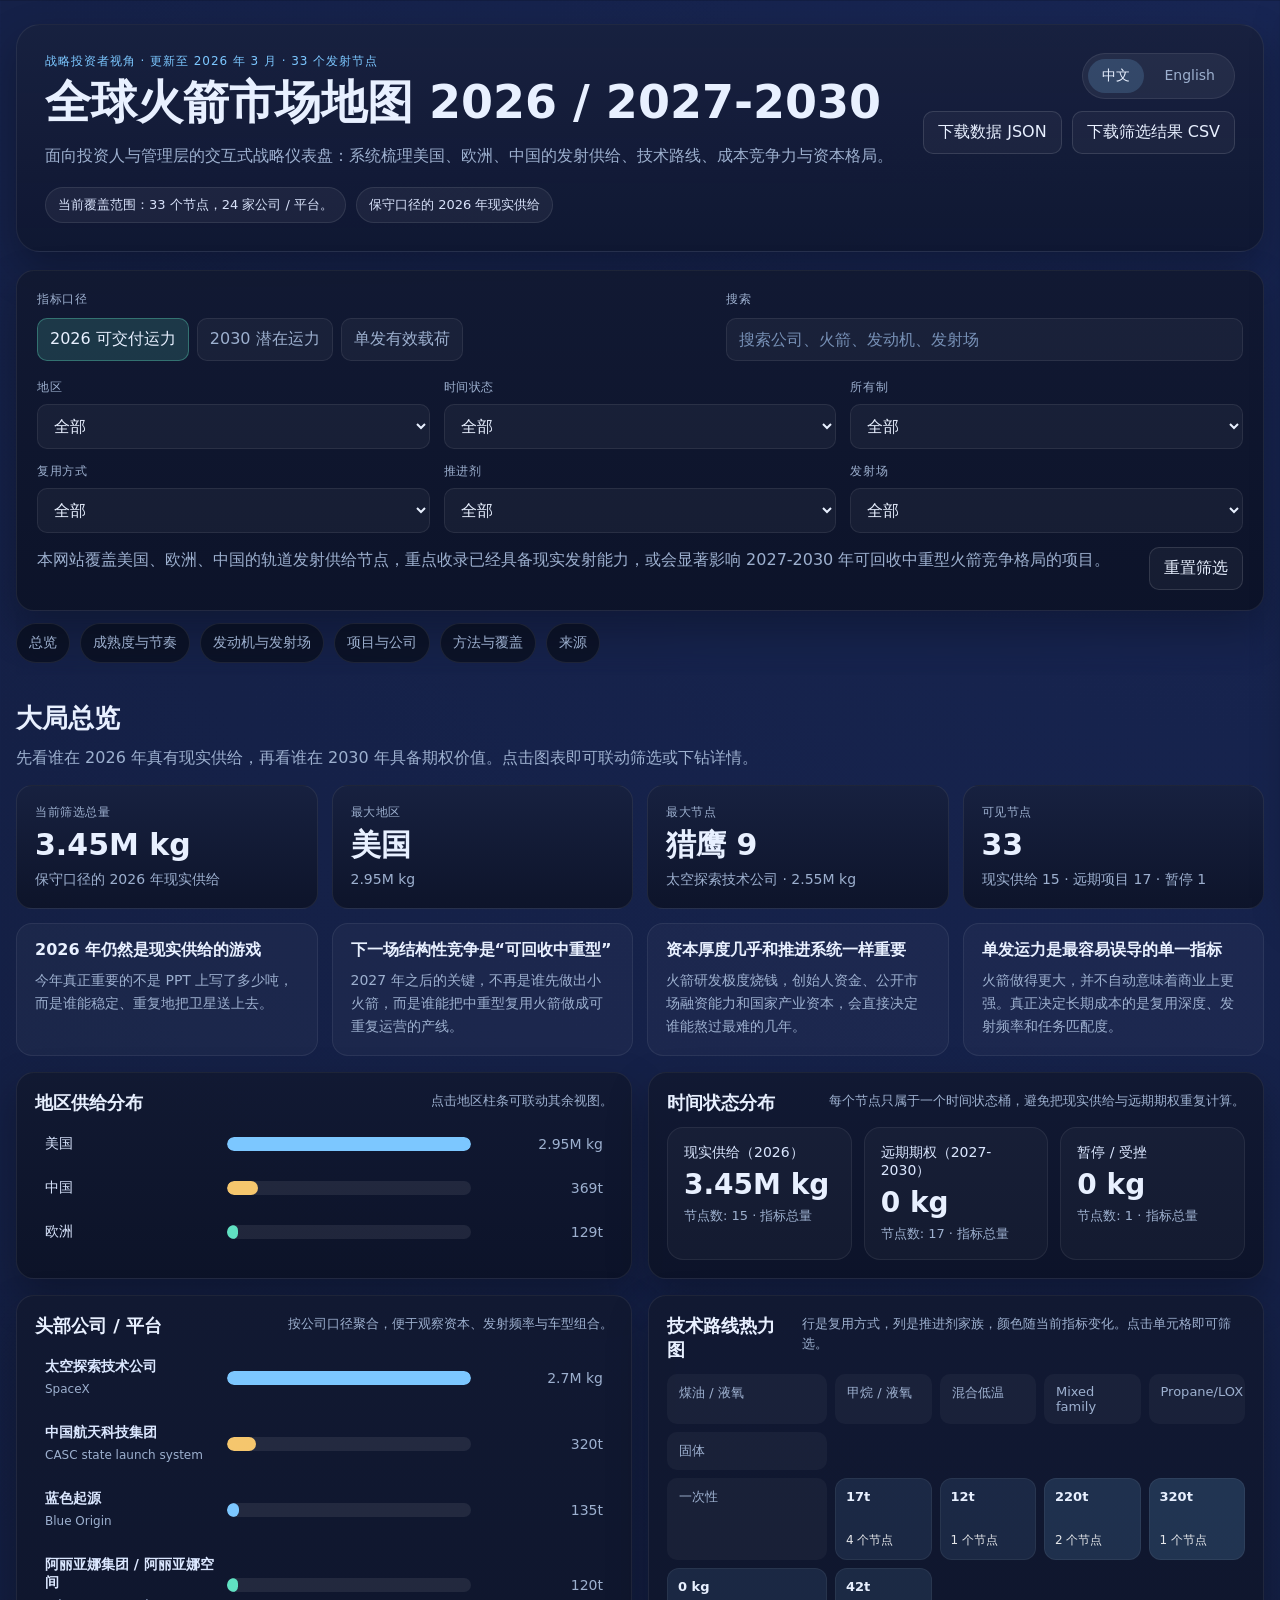
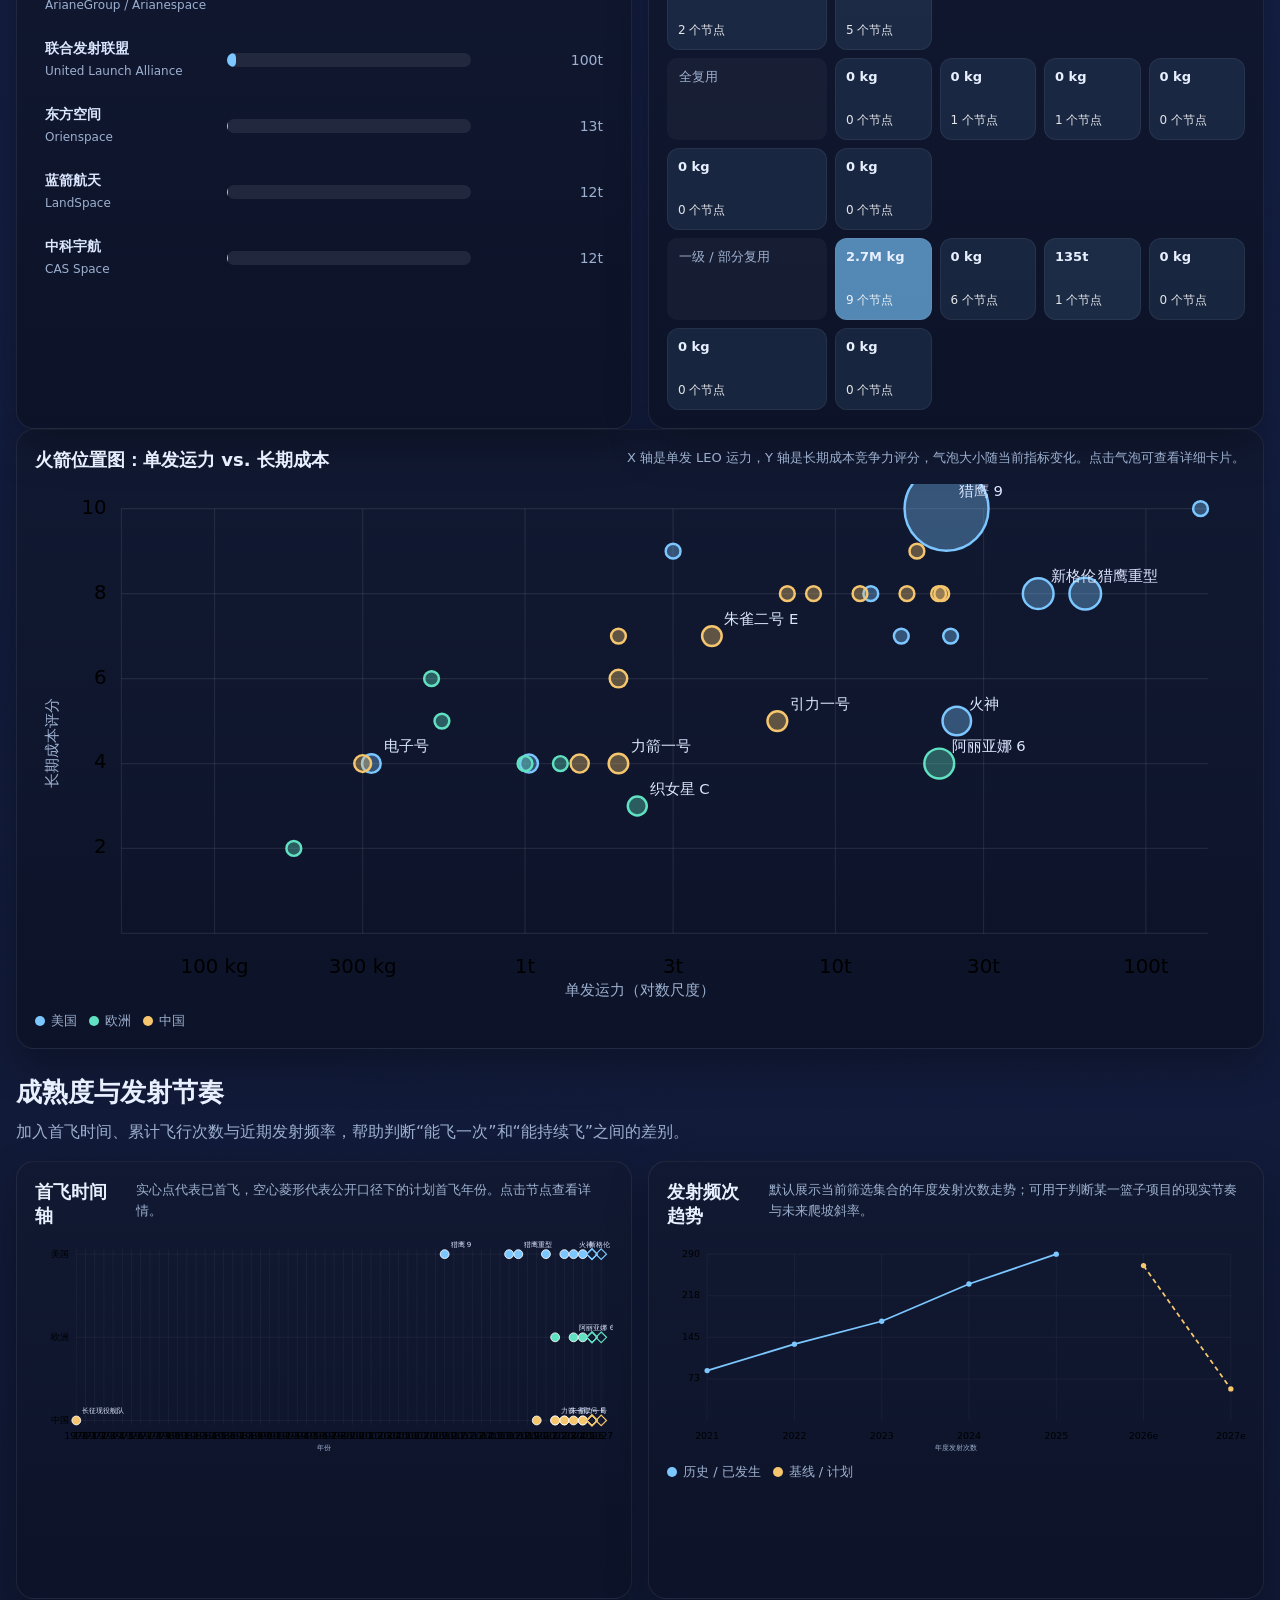
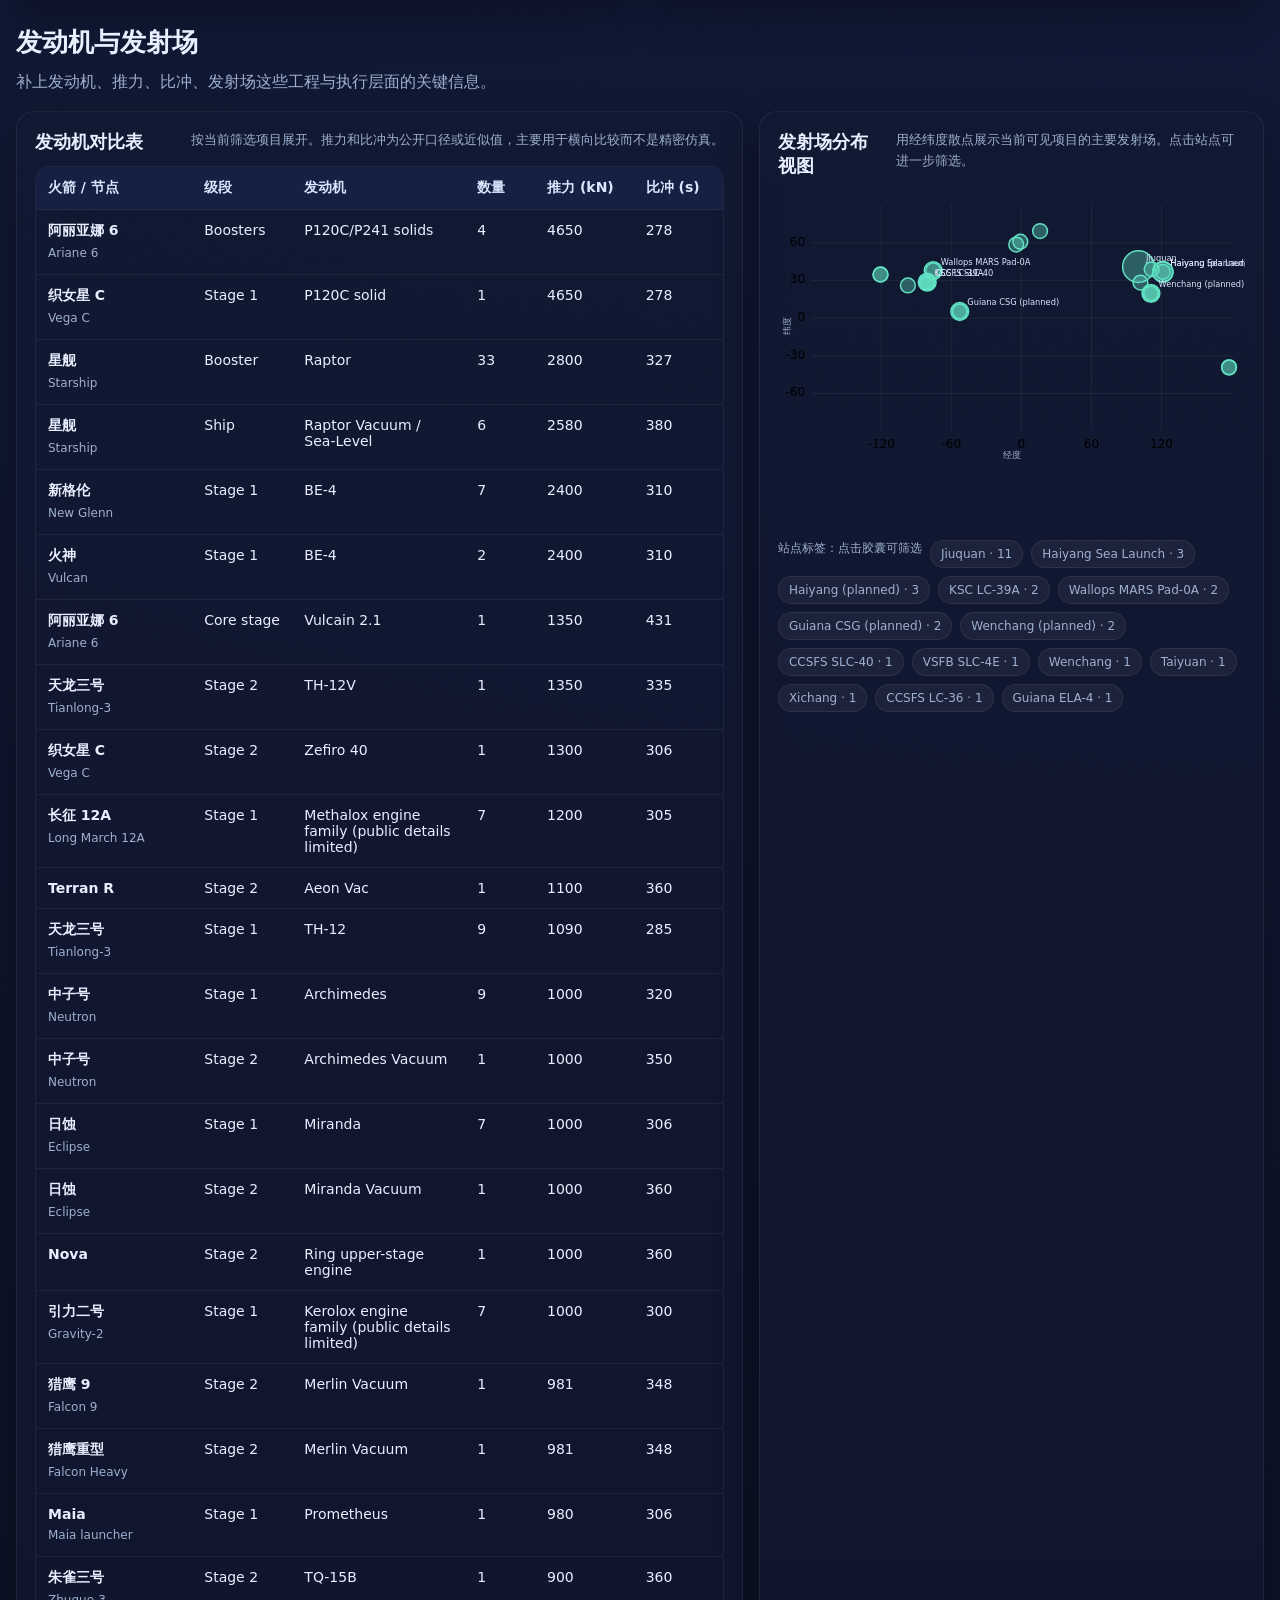
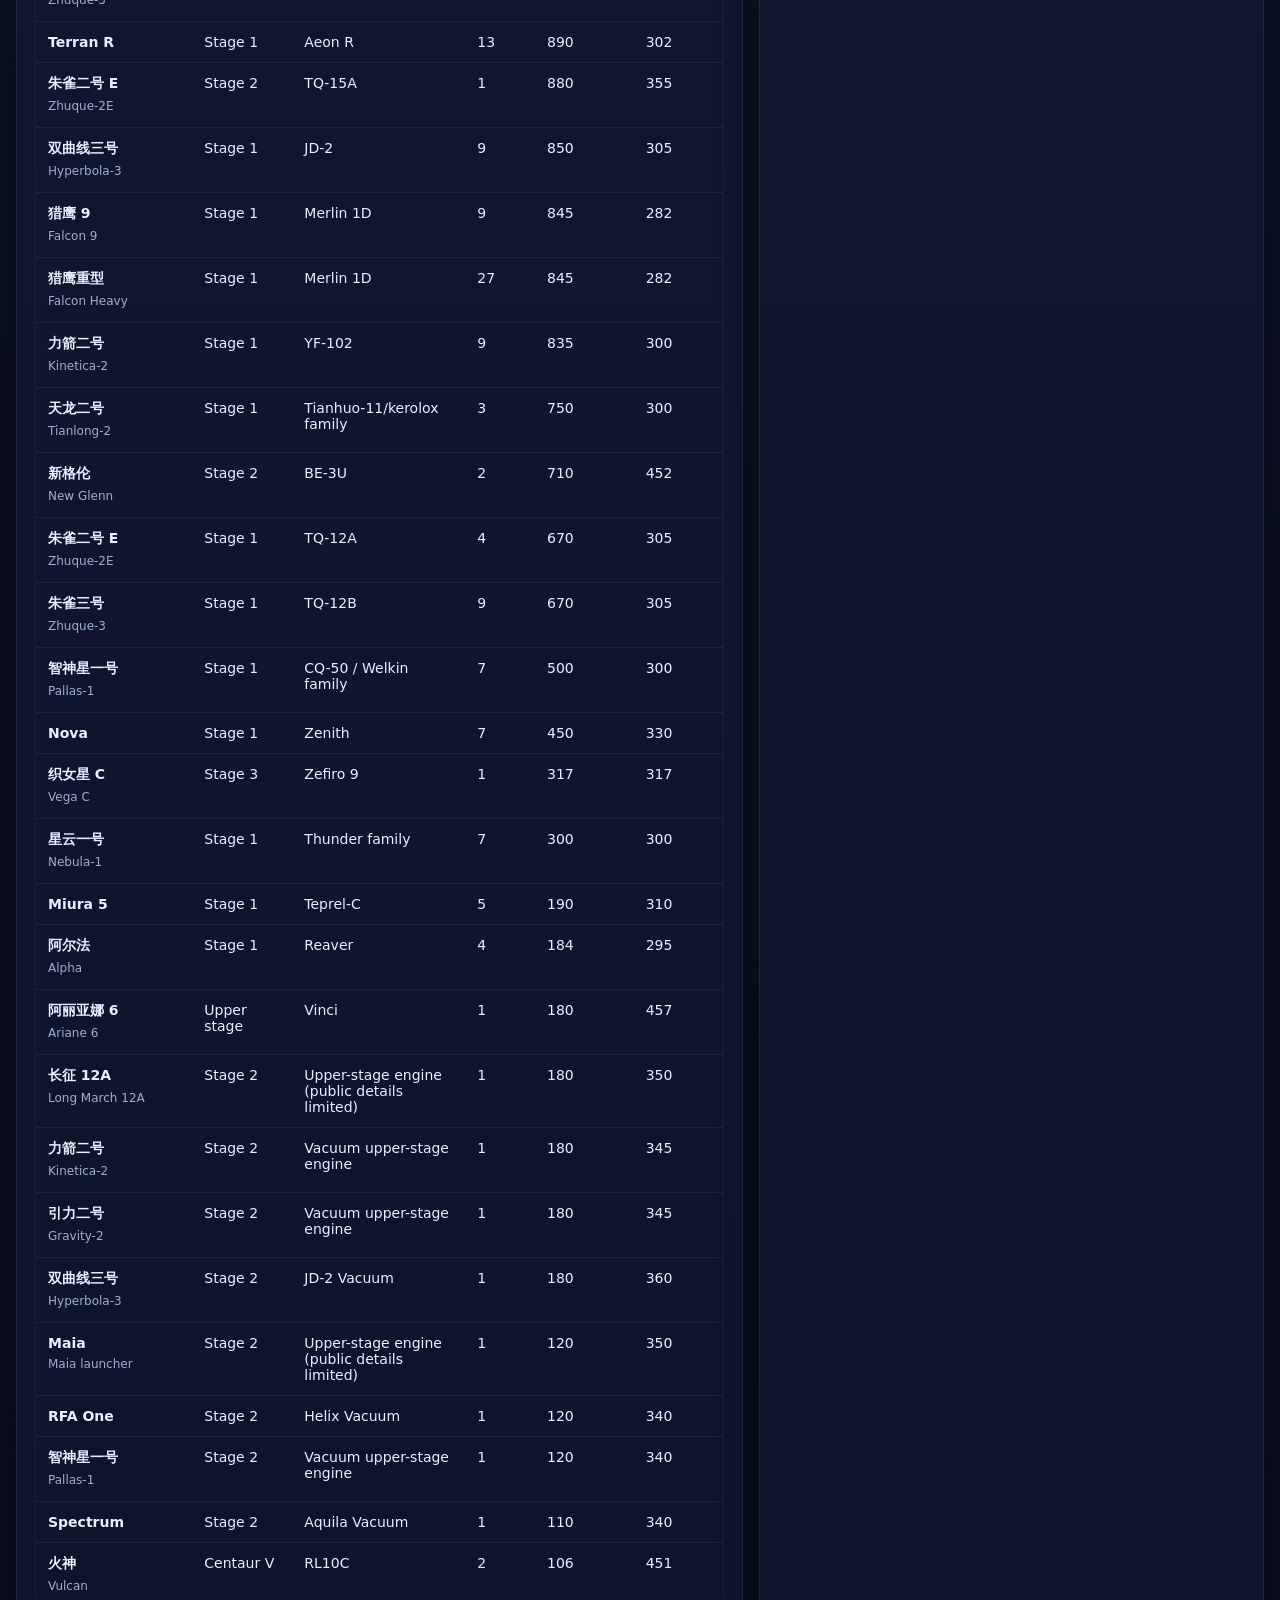
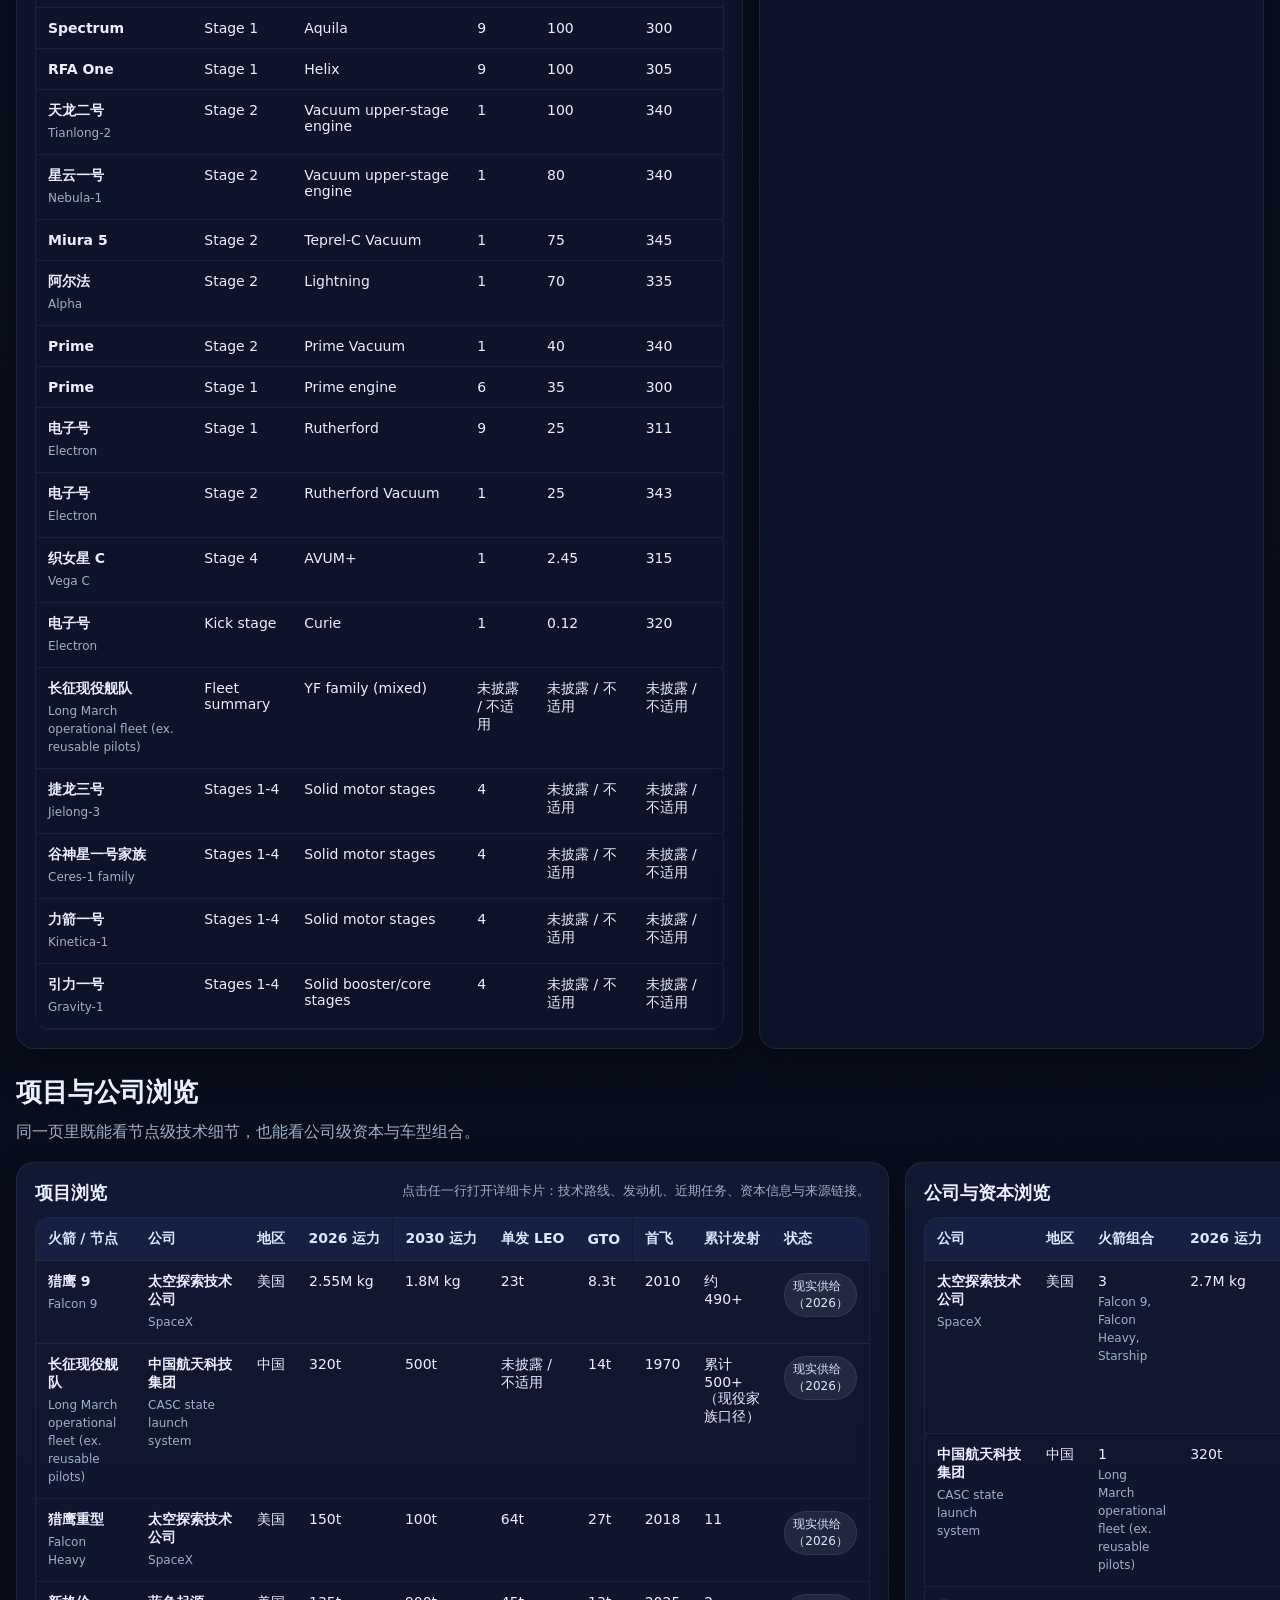
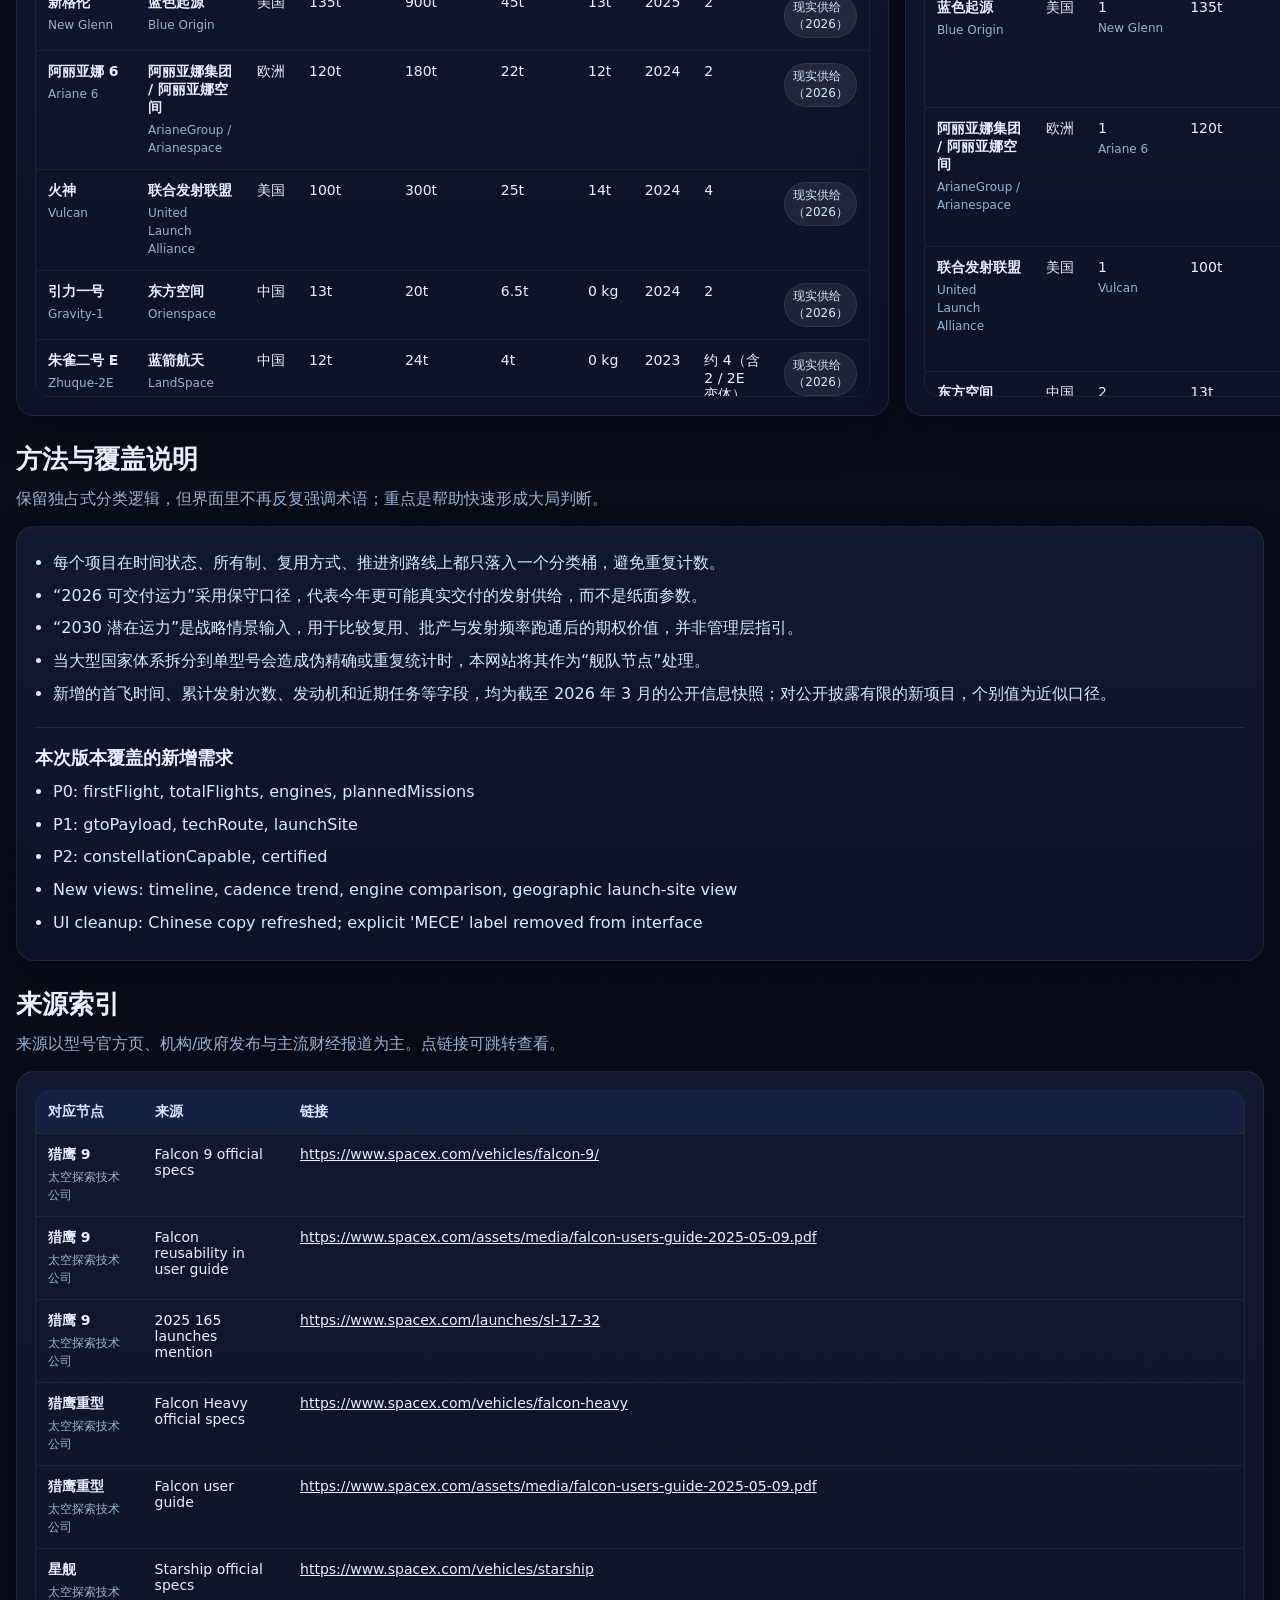
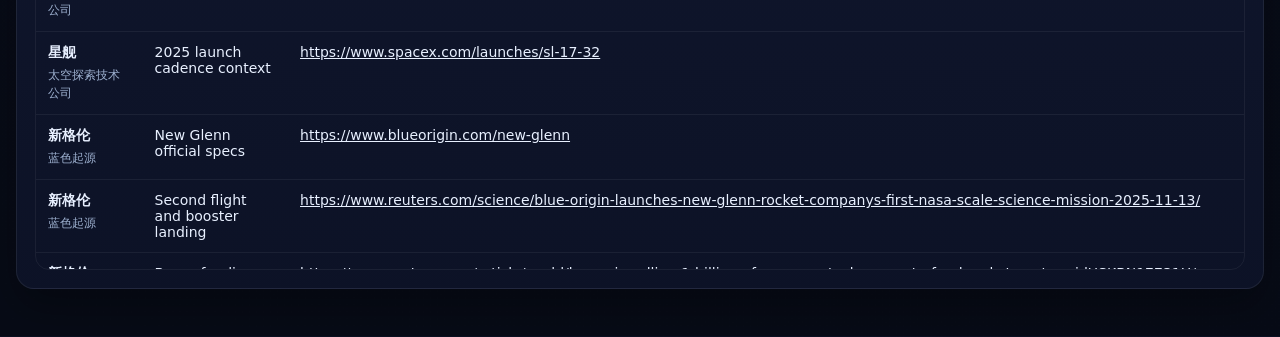
==== commit edf017ee: "Add files via upload" ====
--- a/index.html
+++ b/index.html
@@ -1,662 +1,4158 @@
 <!DOCTYPE html>
-<html lang="zh">
+<html lang="zh-CN">
 <head>
-<meta charset="utf-8" />
-<meta name="viewport" content="width=device-width, initial-scale=1" />
-<title>全球火箭市场地图 2026 / 2027-2030</title>
-<style>
-:root {
-  --bg: #0b1020;
-  --panel: #121932;
-  --panel2: #18213f;
-  --muted: #94a3b8;
-  --text: #e5eefc;
-  --accent: #7dd3fc;
-  --accent2: #a78bfa;
-  --good: #34d399;
-  --warn: #f59e0b;
-  --bad: #ef4444;
-  --line: rgba(255,255,255,.10);
-  --us: #60a5fa;
-  --eu: #f59e0b;
-  --cn: #f87171;
-  --shadow: 0 12px 40px rgba(0,0,0,.35);
-  --radius: 18px;
-}
-* { box-sizing: border-box; }
-html, body { margin:0; padding:0; background: radial-gradient(circle at top left, #162245 0%, #0b1020 38%, #070b17 100%); color: var(--text); font-family: Inter, ui-sans-serif, system-ui, -apple-system, BlinkMacSystemFont, "Segoe UI", sans-serif; }
-a { color: var(--accent); text-decoration: none; }
-a:hover { text-decoration: underline; }
-.container { width:min(1450px, 96vw); margin:0 auto; padding: 26px 0 80px; }
-.hero { display:grid; grid-template-columns: 1.25fr .75fr; gap:18px; align-items:stretch; margin-bottom:18px; }
-.card { background: linear-gradient(180deg, rgba(255,255,255,.03), rgba(255,255,255,.01)); border:1px solid var(--line); border-radius:var(--radius); box-shadow:var(--shadow); }
-.hero-main { padding:28px; position:relative; overflow:hidden; }
-.hero-main:before { content:''; position:absolute; inset:auto -80px -100px auto; width:280px; height:280px; border-radius:999px; background: radial-gradient(circle, rgba(125,211,252,.22), rgba(125,211,252,0)); pointer-events:none; }
-.hero h1 { margin:0 0 12px; font-size: clamp(28px, 4vw, 44px); line-height:1.04; }
-.hero p.lead { margin:0; color:#d8e5fa; font-size:15px; line-height:1.65; max-width: 78ch; }
-.subtle { color: var(--muted); }
-.hero-side { padding:22px; display:grid; grid-template-rows:auto auto 1fr; gap:14px; }
-.kpi-grid { display:grid; grid-template-columns: repeat(2, minmax(0,1fr)); gap:12px; }
-.kpi { padding:14px; border:1px solid var(--line); border-radius:16px; background:rgba(255,255,255,.02); }
-.kpi .label { font-size:12px; color:var(--muted); text-transform:uppercase; letter-spacing:.06em; }
-.kpi .value { font-size:24px; font-weight:700; margin-top:6px; }
-.kpi .delta { font-size:12px; margin-top:4px; color:#cbd5e1; }
-.badge-row { display:flex; flex-wrap:wrap; gap:8px; margin-top:18px; }
-.badge { font-size:12px; border:1px solid var(--line); padding:7px 10px; border-radius:999px; color:#cbd5e1; background:rgba(255,255,255,.03); }
-.controls { display:grid; grid-template-columns: 1.4fr repeat(5, .8fr); gap:12px; margin:0 0 18px; }
-.control { padding:12px 14px; }
-.control label { display:block; font-size:11px; color:var(--muted); text-transform:uppercase; letter-spacing:.08em; margin-bottom:8px; }
-select, input[type="search"], button.metric-btn, .chip { width:100%; background:#0d1430; color:var(--text); border:1px solid rgba(255,255,255,.12); border-radius:12px; padding:10px 12px; font-size:14px; }
-button { cursor:pointer; }
-.metric-switch { display:flex; gap:8px; flex-wrap:wrap; margin-top:10px; }
-button.metric-btn { width:auto; min-width: 140px; background:#111a38; }
-button.metric-btn.active { background: linear-gradient(90deg, rgba(125,211,252,.18), rgba(167,139,250,.18)); border-color: rgba(125,211,252,.45); }
-.grid-2 { display:grid; grid-template-columns: 1.08fr .92fr; gap:18px; margin-bottom:18px; }
-.grid-3 { display:grid; grid-template-columns: repeat(3, minmax(0,1fr)); gap:18px; margin-bottom:18px; }
-.section-card { padding:18px; }
-.section-card h2, .section-card h3 { margin:0 0 10px; font-size:18px; }
-.section-card p.note { color:var(--muted); margin:0 0 12px; font-size:13px; line-height:1.55; }
-.chart { min-height: 320px; }
-.bar-row { display:grid; grid-template-columns: 170px 1fr 90px; gap:12px; align-items:center; margin:8px 0; }
-.bar-label { font-size:13px; color:#dbe7fb; white-space:nowrap; overflow:hidden; text-overflow:ellipsis; }
-.bar-track { height:18px; background: rgba(255,255,255,.06); border-radius:999px; overflow:hidden; position:relative; }
-.bar-fill { height:100%; border-radius:999px; }
-.bar-value { font-size:12px; color:var(--muted); text-align:right; }
-.legend { display:flex; gap:14px; flex-wrap:wrap; margin-top:10px; font-size:12px; color:var(--muted); }
-.legend .dot { width:10px; height:10px; border-radius:999px; display:inline-block; margin-right:6px; vertical-align:middle; }
-.status-grid { display:grid; grid-template-columns: repeat(4, minmax(0,1fr)); gap:12px; }
-.status-box { padding:14px; border-radius:16px; border:1px solid var(--line); min-height:110px; background: rgba(255,255,255,.02); }
-.status-box h4 { margin:0 0 10px; font-size:14px; }
-.status-box .count { font-size:28px; font-weight:700; margin-bottom:6px; }
-.small-list { font-size:12px; color:#dbe5f8; line-height:1.5; }
-svg.scatter { width:100%; height:360px; display:block; overflow:visible; }
-.axis-text { fill: #9fb2d8; font-size:11px; }
-.scatter-label { font-size:11px; fill:#dfe7f7; }
-.tooltip { position:fixed; z-index:2000; background:#0b1124; color:var(--text); border:1px solid rgba(255,255,255,.16); padding:10px 12px; border-radius:12px; font-size:12px; line-height:1.4; pointer-events:none; max-width:260px; box-shadow:var(--shadow); display:none; }
-.heatmap { display:grid; gap:8px; }
-.heat-row { display:grid; grid-template-columns: 130px repeat(6, minmax(0,1fr)); gap:8px; }
-.hm-cell { min-height:64px; border-radius:14px; border:1px solid var(--line); background: rgba(255,255,255,.03); padding:10px; display:flex; flex-direction:column; justify-content:space-between; }
-.hm-cell strong { font-size:13px; }
-.hm-cell span { font-size:11px; color:var(--muted); }
-.hm-head { font-size:11px; color:var(--muted); text-transform:uppercase; letter-spacing:.08em; display:flex; align-items:center; justify-content:center; }
-.table-wrap { overflow:auto; border:1px solid var(--line); border-radius:16px; }
-table { width:100%; border-collapse: collapse; min-width: 980px; }
-th, td { padding:12px 10px; border-bottom:1px solid rgba(255,255,255,.08); font-size:13px; vertical-align:top; }
-th { position:sticky; top:0; background:#0f1732; text-align:left; color:#dce8fd; z-index:1; }
-tr:hover td { background: rgba(255,255,255,.03); }
-.pill { display:inline-block; padding:5px 8px; border-radius:999px; font-size:11px; border:1px solid var(--line); background:rgba(255,255,255,.03); margin:2px 6px 2px 0; color:#dbe7fb; }
-.score { display:inline-flex; align-items:center; gap:6px; }
-.score b { font-size:15px; }
-.score-bar { width:64px; height:7px; border-radius:999px; background:rgba(255,255,255,.08); overflow:hidden; }
-.score-bar > span { display:block; height:100%; background: linear-gradient(90deg, var(--warn), var(--good)); }
-.tabs { display:flex; gap:8px; flex-wrap:wrap; margin:0 0 14px; }
-.tab-btn { border:1px solid var(--line); background:#0f1733; color:var(--text); padding:10px 14px; border-radius:12px; font-size:13px; }
-.tab-btn.active { background: linear-gradient(90deg, rgba(125,211,252,.18), rgba(167,139,250,.18)); border-color: rgba(125,211,252,.45); }
-.tab-pane { display:none; }
-.tab-pane.active { display:block; }
-.insight-grid { display:grid; grid-template-columns: repeat(4, minmax(0,1fr)); gap:12px; }
-.insight { padding:14px; border-radius:16px; border:1px solid var(--line); background:rgba(255,255,255,.02); }
-.insight h4 { margin:0 0 6px; font-size:14px; }
-.insight p { margin:0; color:#d4def1; font-size:13px; line-height:1.55; }
-.method-list { margin:0; padding-left:20px; color:#d4def1; }
-.method-list li { margin:9px 0; line-height:1.55; }
-.drawer-backdrop { position:fixed; inset:0; background: rgba(0,0,0,.58); backdrop-filter: blur(3px); display:none; z-index:1000; }
-.drawer { position:fixed; top:0; right:0; width:min(560px, 100vw); height:100vh; background:#0c1328; border-left:1px solid var(--line); box-shadow:var(--shadow); transform:translateX(100%); transition: transform .22s ease; z-index:1001; overflow:auto; }
-.drawer.open { transform:translateX(0); }
-.drawer-backdrop.open { display:block; }
-.drawer-inner { padding:22px; }
-.drawer h2 { margin:0 0 6px; font-size:26px; }
-.drawer h3 { margin:20px 0 8px; font-size:16px; }
-.drawer .meta { color:var(--muted); font-size:13px; }
-.drawer .close { position: sticky; top: 10px; float:right; background:#0f1732; border:1px solid var(--line); color:var(--text); padding:8px 10px; border-radius:10px; }
-.drawer p { color:#d6e2f7; line-height:1.65; font-size:14px; }
-.detail-grid { display:grid; grid-template-columns: repeat(2, minmax(0,1fr)); gap:10px; }
-.detail-box { border:1px solid var(--line); border-radius:14px; padding:12px; background:rgba(255,255,255,.02); }
-.footer-actions { display:flex; gap:10px; flex-wrap:wrap; }
-.btn { border:1px solid rgba(255,255,255,.14); background:#0f1732; color:var(--text); padding:10px 14px; border-radius:12px; font-size:13px; }
-.muted-block { color:var(--muted); font-size:13px; line-height:1.6; }
-@media (max-width: 1200px) {
-  .hero, .grid-2, .grid-3, .insight-grid { grid-template-columns: 1fr; }
-  .controls { grid-template-columns: repeat(2, 1fr); }
-  .status-grid { grid-template-columns: repeat(2, minmax(0,1fr)); }
-}
-@media (max-width: 760px) {
-  .controls { grid-template-columns: 1fr; }
-  .kpi-grid, .detail-grid, .status-grid { grid-template-columns: 1fr; }
-  .heat-row { grid-template-columns: 100px repeat(3, minmax(0,1fr)); }
-  .heat-row.compact-hide > div:nth-child(n+5) { display:none; }
-}
-</style>
+  <meta charset="utf-8" />
+  <meta name="viewport" content="width=device-width, initial-scale=1" />
+  <title>全球火箭市场地图 2026 / 2027-2030</title>
+  <link rel="stylesheet" href="assets/styles.css" />
 </head>
 <body>
-<div class="tooltip" id="tooltip"></div>
-<div class="drawer-backdrop" id="drawerBackdrop"></div>
-<aside class="drawer" id="drawer">
-  <div class="drawer-inner" id="drawerInner"></div>
-</aside>
-<div class="container">
-  <section class="hero">
-    <div class="card hero-main">
-      <div class="subtle" style="display:flex;justify-content:space-between;gap:12px;align-items:center;flex-wrap:wrap"><span>战略投资者视角 · 更新至 2026 年 3 月</span><span><a class="badge" href="index.html">中文</a> <a class="badge" href="en.html">English</a></span></div>
-      <h1>全球火箭市场地图 2026 / 2027-2030</h1>
-      <p class="lead">面向投资人与管理层的交互式总览：梳理美国、欧洲、中国的发射供给、技术路线、成本竞争力与资本格局。</p>
-      <div class="badge-row">
-        <span class="badge">按时间状态做 MECE 分类</span>
-        <span class="badge">按所有制做 MECE 分类</span>
-        <span class="badge">按复用方式做 MECE 分类</span>
-        <span class="badge">保守口径 2026 运力</span>
-        <span class="badge">情景口径 2030 上行</span>
-      </div>
-      <div class="metric-switch" id="metricSwitch"></div>
-    </div>
-    <div class="card hero-side">
-      <div class="kpi-grid" id="heroKpis"></div>
-      <div class="muted-block">这个仪表盘将<b>当前可交付运力</b>与<b>未来期权价值</b>严格分开，避免把尚未形成商业供给的可回收火箭，当作已经可兑现的 2026 运力。</div>
-      <div class="footer-actions">
-        <button class="btn" id="downloadCsvBtn">下载数据 CSV</button>
-        <button class="btn" id="downloadJsonBtn">下载数据 JSON</button>
-      </div>
-    </div>
-  </section>
-
-  <section class="card control" style="margin-bottom:18px;">
-    <div class="controls">
-      <div>
-        <label for="searchBox">搜索公司或火箭</label>
-        <input id="searchBox" type="search" placeholder="搜索 SpaceX、蓝箭、Ariane 6、可回收、甲烷……" />
-      </div>
-      <div>
-        <label for="regionFilter">地区</label>
-        <select id="regionFilter"></select>
-      </div>
-      <div>
-        <label for="bucketFilter">时间状态</label>
-        <select id="bucketFilter"></select>
-      </div>
-      <div>
-        <label for="ownershipFilter">所有制</label>
-        <select id="ownershipFilter"></select>
-      </div>
-      <div>
-        <label for="reusabilityFilter">复用方式</label>
-        <select id="reusabilityFilter"></select>
-      </div>
-      <div>
-        <label for="propellantFilter">推进剂</label>
-        <select id="propellantFilter"></select>
-      </div>
-    </div>
-  </section>
-
-  <section class="card section-card" style="margin-bottom:18px;">
-    <div class="tabs" id="tabs"></div>
-    <div class="tab-pane active" id="tab-overview">
-      <div class="insight-grid" id="insightGrid"></div>
-      <div class="grid-2" style="margin-top:18px;">
-        <div class="card section-card chart">
-          <h2>地区供给分布</h2>
-          <p class="note">点击地区柱条，可联动筛选其余图表。指标可在保守口径 2026 可交付运力、2030 基线潜在运力、以及单发有效载荷之间切换。</p>
-          <div id="regionBars"></div>
-          <div class="legend">
-            <span><span class="dot" style="background:var(--us)"></span>美国</span>
-            <span><span class="dot" style="background:var(--eu)"></span>欧洲</span>
-            <span><span class="dot" style="background:var(--cn)"></span>中国</span>
+  <div class="page-shell">
+    <header class="hero">
+      <div class="hero-top">
+        <div>
+          <div class="eyebrow" id="eyebrow"></div>
+          <h1 id="pageTitle"></h1>
+          <p class="subtitle" id="pageSubtitle"></p>
+        </div>
+        <div class="hero-actions">
+          <div class="lang-switch">
+            <a href="index.html" class="lang-link active">中文</a>
+            <a href="en.html" class="lang-link ">English</a>
+          </div>
+          <div class="download-row">
+            <button id="downloadJsonBtn" class="ghost-btn"></button>
+            <button id="downloadCsvBtn" class="ghost-btn"></button>
           </div>
         </div>
-        <div class="card section-card chart">
-          <h2>MECE 状态分布图</h2>
-          <p class="note">每个节点只属于一个时间状态桶，避免把『已形成供给』和『未来期权价值』重复计算。</p>
-          <div class="status-grid" id="statusGrid"></div>
+      </div>
+      <div class="chip-row" id="heroChips"></div>
+    </header>
+
+    <section class="card control-panel">
+      <div class="control-grid">
+        <div class="metric-panel">
+          <div class="control-label" id="metricLabel"></div>
+          <div id="metricSwitch" class="metric-switch"></div>
+        </div>
+        <div class="search-panel">
+          <label class="control-label" id="searchLabel" for="searchInput"></label>
+          <input id="searchInput" class="text-input" />
+        </div>
+        <div class="filter-panel">
+          <div class="filter-item">
+            <label class="control-label" id="regionLabel" for="regionFilter"></label>
+            <select id="regionFilter"></select>
+          </div>
+          <div class="filter-item">
+            <label class="control-label" id="bucketLabel" for="bucketFilter"></label>
+            <select id="bucketFilter"></select>
+          </div>
+          <div class="filter-item">
+            <label class="control-label" id="ownershipLabel" for="ownershipFilter"></label>
+            <select id="ownershipFilter"></select>
+          </div>
+          <div class="filter-item">
+            <label class="control-label" id="reusabilityLabel" for="reusabilityFilter"></label>
+            <select id="reusabilityFilter"></select>
+          </div>
+          <div class="filter-item">
+            <label class="control-label" id="propellantLabel" for="propellantFilter"></label>
+            <select id="propellantFilter"></select>
+          </div>
+          <div class="filter-item">
+            <label class="control-label" id="siteLabel" for="siteFilter"></label>
+            <select id="siteFilter"></select>
+          </div>
         </div>
       </div>
+      <div class="control-footer">
+        <div class="muted" id="scopeNote"></div>
+        <button id="resetFiltersBtn" class="ghost-btn"></button>
+      </div>
+    </section>
 
-      <div class="grid-2">
-        <div class="card section-card chart">
-          <h2>头部公司</h2>
-          <p class="note">按公司口径聚合。点击即可下钻到公司与火箭构成。</p>
-          <div id="companyBars"></div>
+    <nav class="section-nav">
+      <a href="#overview" id="navOverview"></a>
+      <a href="#lifecycle" id="navLifecycle"></a>
+      <a href="#engineering" id="navEngineering"></a>
+      <a href="#explorer" id="navExplorer"></a>
+      <a href="#methodology" id="navMethodology"></a>
+      <a href="#sources" id="navSources"></a>
+    </nav>
+
+    <main>
+      <section id="overview" class="section">
+        <div class="section-head">
+          <div>
+            <h2 id="overviewTitle"></h2>
+            <p class="section-desc" id="overviewDesc"></p>
+          </div>
         </div>
-        <div class="card section-card chart">
-          <h2>技术路线热力图</h2>
-          <p class="note">行是复用方式，列是推进剂家族，颜色深浅随当前指标变化。</p>
-          <div id="routeHeatmap"></div>
+        <div class="kpi-grid" id="heroKpis"></div>
+        <div class="insight-grid" id="insightGrid"></div>
+        <div class="two-col">
+          <div class="card chart-card">
+            <div class="card-head">
+              <h3 id="regionChartTitle"></h3>
+              <div class="card-subtitle" id="regionChartDesc"></div>
+            </div>
+            <div id="regionBars" class="bar-chart"></div>
+          </div>
+          <div class="card chart-card">
+            <div class="card-head">
+              <h3 id="statusChartTitle"></h3>
+              <div class="card-subtitle" id="statusChartDesc"></div>
+            </div>
+            <div id="statusGrid" class="status-grid"></div>
+          </div>
         </div>
-      </div>
+        <div class="two-col">
+          <div class="card chart-card">
+            <div class="card-head">
+              <h3 id="companyChartTitle"></h3>
+              <div class="card-subtitle" id="companyChartDesc"></div>
+            </div>
+            <div id="companyBars" class="bar-chart"></div>
+          </div>
+          <div class="card chart-card">
+            <div class="card-head">
+              <h3 id="heatmapTitle"></h3>
+              <div class="card-subtitle" id="heatmapDesc"></div>
+            </div>
+            <div id="heatmap" class="heatmap"></div>
+          </div>
+        </div>
+        <div class="card chart-card">
+          <div class="card-head">
+            <h3 id="bubbleTitle"></h3>
+            <div class="card-subtitle" id="bubbleDesc"></div>
+          </div>
+          <div id="bubbleChart" class="svg-wrap tall"></div>
+        </div>
+      </section>
 
-      <div class="card section-card chart" style="margin-bottom:18px;">
-        <h2>火箭地图：运力 vs. 成本位置</h2>
-        <p class="note">气泡大小随当前指标变化。X 轴为单发有效载荷，Y 轴为战略成本评分。更大的气泡不代表一定更优，只表示在当前口径下其现实或潜在供给更大。</p>
-        <svg class="scatter" id="scatter"></svg>
-      </div>
+      <section id="lifecycle" class="section">
+        <div class="section-head">
+          <div>
+            <h2 id="lifecycleTitle"></h2>
+            <p class="section-desc" id="lifecycleDesc"></p>
+          </div>
+        </div>
+        <div class="two-col">
+          <div class="card chart-card">
+            <div class="card-head">
+              <h3 id="timelineTitle"></h3>
+              <div class="card-subtitle" id="timelineDesc"></div>
+            </div>
+            <div id="timelineChart" class="svg-wrap"></div>
+          </div>
+          <div class="card chart-card">
+            <div class="card-head">
+              <h3 id="trendTitle"></h3>
+              <div class="card-subtitle" id="trendDesc"></div>
+            </div>
+            <div id="trendChart" class="svg-wrap"></div>
+          </div>
+        </div>
+      </section>
 
-      <div class="grid-2">
-        <div class="card section-card">
-          <h2>方法论</h2>
-          <ol class="method-list" id="methodList"></ol>
+      <section id="engineering" class="section">
+        <div class="section-head">
+          <div>
+            <h2 id="engineeringTitle"></h2>
+            <p class="section-desc" id="engineeringDesc"></p>
+          </div>
         </div>
-        <div class="card section-card">
-          <h2>范围与阅读方式</h2>
-          <p class="note">本网站覆盖美国、欧洲、中国轨道发射供给节点的战略地图。重点收录已经具备现实发射能力，或会影响 2027–2030 年竞争格局的项目，而不是把所有微型火箭创业公司都机械罗列一遍。</p>
-          <p class="note">用 <b>2026 可交付 kg</b> 看谁今年真的能把卫星送上去；用 <b>2030 潜在 kg</b> 看可回收成熟后的期权价值；用 <b>单发有效载荷</b> 看火箭级别，但它往往是最容易误导的单一指标。</p>
-          <p class="note">当把大型国家队拆得过细会造成伪精确或重复计算时，本网站将其作为一个<i>舰队节点</i>处理。你仍可查看细节，但不会把它与单个商业火箭逐一一对一混算。</p>
+        <div class="two-col-engineering">
+          <div class="card chart-card">
+            <div class="card-head">
+              <h3 id="engineTableTitle"></h3>
+              <div class="card-subtitle" id="engineTableDesc"></div>
+            </div>
+            <div class="table-wrap">
+              <table class="data-table" id="engineTable"></table>
+            </div>
+          </div>
+          <div class="card chart-card">
+            <div class="card-head">
+              <h3 id="siteMapTitle"></h3>
+              <div class="card-subtitle" id="siteMapDesc"></div>
+            </div>
+            <div id="siteMap" class="svg-wrap"></div>
+            <div id="siteLegend" class="site-legend"></div>
+          </div>
         </div>
-      </div>
-    </div>
+      </section>
 
-    <div class="tab-pane" id="tab-programs">
-      <div class="card section-card">
-        <h2>项目浏览</h2>
-        <p class="note">点击任一行可查看详细卡片：运力、路线、成本逻辑、融资与来源链接。</p>
-        <div class="table-wrap"><table id="programTable"></table></div>
-      </div>
-    </div>
+      <section id="explorer" class="section">
+        <div class="section-head">
+          <div>
+            <h2 id="explorerTitle"></h2>
+            <p class="section-desc" id="explorerDesc"></p>
+          </div>
+        </div>
+        <div class="two-col-explorer">
+          <div class="card chart-card">
+            <div class="card-head">
+              <h3 id="programTableTitle"></h3>
+              <div class="card-subtitle" id="programTableDesc"></div>
+            </div>
+            <div class="table-wrap tall-table">
+              <table class="data-table" id="programTable"></table>
+            </div>
+          </div>
+          <div class="card chart-card">
+            <div class="card-head">
+              <h3 id="companyTableTitle"></h3>
+              <div class="card-subtitle" id="companyTableDesc"></div>
+            </div>
+            <div class="table-wrap tall-table">
+              <table class="data-table" id="companyTable"></table>
+            </div>
+          </div>
+        </div>
+      </section>
 
-    <div class="tab-pane" id="tab-companies">
-      <div class="card section-card">
-        <h2>公司与资本浏览</h2>
-        <p class="note">按公司层面展示，帮助判断谁拥有足够资本、产业背书或公开市场融资能力，能够熬过发射研发最难的阶段。</p>
-        <div class="table-wrap"><table id="companyTable"></table></div>
-      </div>
-    </div>
+      <section id="methodology" class="section">
+        <div class="section-head">
+          <div>
+            <h2 id="methodologyTitle"></h2>
+            <p class="section-desc" id="methodologyDesc"></p>
+          </div>
+        </div>
+        <div class="card chart-card">
+          <ul id="methodList" class="method-list"></ul>
+          <div class="requirements-box">
+            <h3 id="requirementsTitle"></h3>
+            <ul id="requirementsList" class="method-list compact"></ul>
+          </div>
+        </div>
+      </section>
 
-    <div class="tab-pane" id="tab-sources">
-      <div class="card section-card">
-        <h2>来源索引</h2>
-        <p class="note">来源包括官方型号页面、政府/ESA/CNSA 发布，以及 Reuters 等主流财经报道用于补足融资与估值背景。点击项目行可查看精确来源链接。</p>
-        <div id="sourceIndex"></div>
-      </div>
-    </div>
-  </section>
-</div>
+      <section id="sources" class="section">
+        <div class="section-head">
+          <div>
+            <h2 id="sourcesTitle"></h2>
+            <p class="section-desc" id="sourcesDesc"></p>
+          </div>
+        </div>
+        <div class="card chart-card">
+          <div class="table-wrap tall-table">
+            <table class="data-table" id="sourceTable"></table>
+          </div>
+        </div>
+      </section>
+    </main>
 
-<script>
-const nodes = [{"id": "spacex_f9", "region": "US", "country": "United States", "company": "SpaceX", "vehicle": "Falcon 9", "node_type": "vehicle", "ownership_class": "私营公司", "maturity_class": "Mature service", "horizon_bucket": "2026 现实供给", "single_launch_kg": 22800, "supply_2026_kg": 2550000, "supply_2030_kg": 1800000, "flights_2026_base": 112, "flights_2030_base": 79, "reusability_class": "部分可回收", "propellant_class": "煤油/液氧", "architecture_class": "Two-stage medium/heavy launcher", "lift_class": "Heavy", "cost_score": 10, "confidence": "High", "route_summary": "Reusable first stage, mature booster reuse, high-rate factory and launch cadence.", "current_reality": "The baseline industrial launch system in 2026. It is already delivering launch at aviation-like cadence compared with everyone else.", "cost_thesis": "Still the benchmark on delivered cost because reuse depth, refurbishment learning curve, internal Starlink demand and launch cadence reinforce each other.", "valuation": "$560B+ secondary-market marks (widely reported range; private)", "funding": "Historically raised external capital; current financing mostly secondary transactions rather than classic venture rounds.", "investors": "Historical disclosed investors include Google and Fidelity; deep secondary-market demand.", "sources": [{"label": "Falcon 9 official specs", "url": "https://www.spacex.com/vehicles/falcon-9/"}, {"label": "Falcon reusability in user guide", "url": "https://www.spacex.com/assets/media/falcon-users-guide-2025-05-09.pdf"}, {"label": "2025 165 launches mention", "url": "https://www.spacex.com/launches/sl-17-32"}]}, {"id": "spacex_fh", "region": "US", "country": "United States", "company": "SpaceX", "vehicle": "Falcon Heavy", "node_type": "vehicle", "ownership_class": "私营公司", "maturity_class": "Mature service", "horizon_bucket": "2026 现实供给", "single_launch_kg": 63800, "supply_2026_kg": 150000, "supply_2030_kg": 100000, "flights_2026_base": 3, "flights_2030_base": 2, "reusability_class": "部分可回收", "propellant_class": "煤油/液氧", "architecture_class": "Three-core heavy launcher", "lift_class": "Heavy", "cost_score": 8, "confidence": "Medium", "route_summary": "Reusable side boosters and center-core family commonality with Falcon 9.", "current_reality": "Niche heavy-lift workhorse for missions that need more throw than Falcon 9 but not a full Starship-class vehicle.", "cost_thesis": "Competitive for specific heavy missions, but long-term economics likely get eclipsed by Starship if Starship becomes operational at scale.", "valuation": "$560B+ secondary-market marks at company level", "funding": "See SpaceX company financing context.", "investors": "See SpaceX company financing context.", "sources": [{"label": "Falcon Heavy official specs", "url": "https://www.spacex.com/vehicles/falcon-heavy"}, {"label": "Falcon user guide", "url": "https://www.spacex.com/assets/media/falcon-users-guide-2025-05-09.pdf"}]}, {"id": "spacex_starship", "region": "US", "country": "United States", "company": "SpaceX", "vehicle": "Starship", "node_type": "vehicle", "ownership_class": "私营公司", "maturity_class": "Development / pre-scale", "horizon_bucket": "2027-2030 期权", "single_launch_kg": 150000, "supply_2026_kg": 0, "supply_2030_kg": 6000000, "flights_2026_base": 0, "flights_2030_base": 40, "reusability_class": "全复用", "propellant_class": "甲烷/液氧", "architecture_class": "Super heavy fully reusable stack", "lift_class": "Superheavy", "cost_score": 10, "confidence": "Low", "route_summary": "Full-stack methane reusability with on-orbit refueling ambition and very large fairing volume.", "current_reality": "Immense option value but not yet a dependable commercial supply source in the conservative 2026 base case.", "cost_thesis": "If rapid full reuse and turn-around are solved, it can rewrite the global marginal cost curve rather than just compete inside it.", "valuation": "$560B+ secondary-market marks at company level", "funding": "See SpaceX company financing context.", "investors": "See SpaceX company financing context.", "sources": [{"label": "Starship official specs", "url": "https://www.spacex.com/vehicles/starship"}, {"label": "2025 launch cadence context", "url": "https://www.spacex.com/launches/sl-17-32"}]}, {"id": "blue_new_glenn", "region": "US", "country": "United States", "company": "Blue Origin", "vehicle": "New Glenn", "node_type": "vehicle", "ownership_class": "私营公司", "maturity_class": "Early operations", "horizon_bucket": "2026 现实供给", "single_launch_kg": 45000, "supply_2026_kg": 135000, "supply_2030_kg": 900000, "flights_2026_base": 3, "flights_2030_base": 20, "reusability_class": "部分可回收", "propellant_class": "混合低温推进", "architecture_class": "Reusable first stage + hydrogen upper stage", "lift_class": "Heavy", "cost_score": 8, "confidence": "Medium", "route_summary": "Methane BE-4 booster with reusable first stage and hydrogen upper stage for high-energy missions.", "current_reality": "Now real, no longer a perpetual future promise, but still early in the cadence ramp versus Falcon-class operations.", "cost_thesis": "Can become a credible heavy reusable competitor if flight rate climbs; without cadence, fixed costs stay heavy.", "valuation": "No public valuation; founder-funded", "funding": "Jeff Bezos has said he sells about $1B of Amazon stock per year to fund Blue Origin.", "investors": "Founder-funded by Jeff Bezos.", "sources": [{"label": "New Glenn official specs", "url": "https://www.blueorigin.com/new-glenn"}, {"label": "Second flight and booster landing", "url": "https://www.reuters.com/science/blue-origin-launches-new-glenn-rocket-companys-first-nasa-scale-science-mission-2025-11-13/"}, {"label": "Bezos funding comment", "url": "https://www.reuters.com/article/world/bezos-is-selling-1-billion-of-amazon-stock-a-year-to-fund-rocket-venture-idUSKBN17731H/"}]}, {"id": "ula_vulcan", "region": "US", "country": "United States", "company": "United Launch Alliance", "vehicle": "Vulcan", "node_type": "vehicle", "ownership_class": "产业合资 / 传统巨头", "maturity_class": "Early operations", "horizon_bucket": "2026 现实供给", "single_launch_kg": 24600, "supply_2026_kg": 100000, "supply_2030_kg": 300000, "flights_2026_base": 4, "flights_2030_base": 12, "reusability_class": "一次性", "propellant_class": "混合低温推进", "architecture_class": "Methane booster + hydrogen upper stage; solid-boosted variants", "lift_class": "Heavy", "cost_score": 5, "confidence": "Medium", "route_summary": "High-performance methane/hydrogen architecture optimized for government and heavy commercial work, but without current operational reuse.", "current_reality": "Strong backlog and strong strategic relevance, but the 2026 anomaly pause lowers short-term schedule certainty.", "cost_thesis": "Reliable mission assurance matters, yet structurally it is unlikely to beat high-frequency reusable systems on long-run cost per kg.", "valuation": "$2B-$3B sale-talk valuation range (reported)", "funding": "Not venture-backed in the normal sense; Boeing/Lockheed JV with government-heavy backlog.", "investors": "Boeing, Lockheed Martin.", "sources": [{"label": "Vulcan official performance", "url": "https://www.ulalaunch.com/rockets/vulcan-centaur"}, {"label": "NSSL Lane 2 award context", "url": "https://www.reuters.com/business/aerospace-defense/spacex-ula-expected-clinch-multibillion-dollar-contract-key-pentagon-launch-2025-04-04/"}, {"label": "Pause after anomaly", "url": "https://www.airandspaceforces.com/space-force-pauses-vulcan-missions-anomaly/"}]}, {"id": "rocketlab_electron", "region": "US", "country": "United States / New Zealand operations", "company": "Rocket Lab", "vehicle": "Electron", "node_type": "vehicle", "ownership_class": "上市公司", "maturity_class": "Mature service", "horizon_bucket": "2026 现实供给", "single_launch_kg": 320, "supply_2026_kg": 8000, "supply_2030_kg": 12000, "flights_2026_base": 25, "flights_2030_base": 38, "reusability_class": "一次性", "propellant_class": "煤油/液氧", "architecture_class": "Small dedicated launcher", "lift_class": "Micro", "cost_score": 4, "confidence": "High", "route_summary": "Dedicated small-launch vehicle with high cadence and strong operational discipline rather than lowest possible $/kg.", "current_reality": "Arguably the strongest pure-play small-launch franchise outside SpaceX」s rideshare gravity well.", "cost_thesis": "Electron wins on schedule control and dedicated access, not on lowest marginal cost; Neutron matters for Rocket Lab」s next step in economics.", "valuation": "上市公司 (market value fluctuates with share price)", "funding": "Public equity access plus operating cash generation from launch and space systems.", "investors": "Public shareholders.", "sources": [{"label": "Electron official specs", "url": "https://rocketlabcorp.com/launch/reusable-rockets/"}, {"label": "2025 21 launches official", "url": "https://rocketlabcorp.com/updates/rocket-lab-successfully-launches-for-iqps-ends-2025-with-21-launches-and-100-mission-succes/"}, {"label": "Rocket Lab Reuters company page", "url": "https://www.reuters.com/markets/companies/RKLB.O/"}]}, {"id": "rocketlab_neutron", "region": "US", "country": "United States", "company": "Rocket Lab", "vehicle": "Neutron", "node_type": "vehicle", "ownership_class": "上市公司", "maturity_class": "Development / pre-scale", "horizon_bucket": "2027-2030 期权", "single_launch_kg": 13000, "supply_2026_kg": 0, "supply_2030_kg": 325000, "flights_2026_base": 0, "flights_2030_base": 25, "reusability_class": "部分可回收", "propellant_class": "甲烷/液氧", "architecture_class": "Reusable medium launcher", "lift_class": "Medium", "cost_score": 8, "confidence": "Medium", "route_summary": "Medium reusable rocket sized for constellation deployment, national security and cargo missions.", "current_reality": "Important strategic option, but delayed to late 2026 after a tank test failure so it is not counted in conservative 2026 live supply.", "cost_thesis": "Among the clearest non-SpaceX medium-class reusable cost threats if Rocket Lab converts development discipline into cadence.", "valuation": "上市公司 (vehicle option embedded in Rocket Lab market cap)", "funding": "Funded through public company balance sheet and capital markets.", "investors": "Public shareholders.", "sources": [{"label": "Neutron payload guide", "url": "https://rocketlabcorp.com/assets/Uploads/Rocket-Lab-Neutron-PUG-reduced-final.pdf"}, {"label": "Neutron $55M pricing and delay discussion", "url": "https://www.investors.com/news/rocket-lab-earnings-q4-2025-rklb-stock-ast-spacemobile-asts-spacex/"}]}, {"id": "firefly_alpha", "region": "US", "country": "United States", "company": "Firefly Aerospace", "vehicle": "Alpha", "node_type": "vehicle", "ownership_class": "上市公司", "maturity_class": "Operational / scaling", "horizon_bucket": "2026 现实供给", "single_launch_kg": 1030, "supply_2026_kg": 5000, "supply_2030_kg": 12000, "flights_2026_base": 5, "flights_2030_base": 12, "reusability_class": "一次性", "propellant_class": "煤油/液氧", "architecture_class": "Small launcher", "lift_class": "Small", "cost_score": 4, "confidence": "Medium", "route_summary": "Carbon-composite small launcher with responsive-space positioning.", "current_reality": "A real launcher business, but still working through reliability perception and scale-up in a crowded small-launch market.", "cost_thesis": "Useful for responsive and sovereign niches; structurally less advantaged than reusable medium launchers on long-run $/kg.", "valuation": "$6.32B IPO valuation in 2025; public thereafter", "funding": "$175M Series D in 2024 at >$2B, then $868M IPO in 2025.", "investors": "Northrop Grumman, RPM Ventures, AE Industrial Partners and public shareholders.", "sources": [{"label": "Alpha official specs", "url": "https://fireflyspace.com/alpha/"}, {"label": "Series D official release", "url": "https://fireflyspace.com/news/firefly-aerospace-closes-oversubscribed-175-million-series-d-capital-raise-with-new-lead-investor/"}, {"label": "IPO valuation Reuters", "url": "https://www.reuters.com/business/aerospace-defense/firefly-raises-868-million-upsized-us-ipo-it-sets-sights-positive-liftoff-2025-08-06/"}]}, {"id": "firefly_eclipse", "region": "US", "country": "United States", "company": "Firefly Aerospace", "vehicle": "Eclipse", "node_type": "vehicle", "ownership_class": "上市公司", "maturity_class": "Development / pre-scale", "horizon_bucket": "2027-2030 期权", "single_launch_kg": 16300, "supply_2026_kg": 0, "supply_2030_kg": 163000, "flights_2026_base": 0, "flights_2030_base": 10, "reusability_class": "部分可回收", "propellant_class": "煤油/液氧", "architecture_class": "Reusable medium launcher", "lift_class": "Medium", "cost_score": 7, "confidence": "Medium", "route_summary": "Firefly + Northrop medium launcher combining Alpha-derived propulsion and Antares heritage.", "current_reality": "Strategically significant because it moves Firefly up the value chain from small launch to a much more relevant market segment.", "cost_thesis": "If it enters service on time, it could become a credible mid-market alternative where national security diversification matters.", "valuation": "See Firefly company valuation", "funding": "Supported by Northrop partnership and Firefly public-market access.", "investors": "Northrop Grumman and public shareholders.", "sources": [{"label": "Eclipse official specs", "url": "https://fireflyspace.com/eclipse/"}, {"label": "Northrop $50M strategic investment Reuters", "url": "https://www.reuters.com/business/aerospace-defense/northrop-grumman-invests-50-million-space-startup-firefly-aerospace-2025-05-29/"}]}, {"id": "relativity_terranr", "region": "US", "country": "United States", "company": "Relativity Space", "vehicle": "Terran R", "node_type": "vehicle", "ownership_class": "私营公司", "maturity_class": "Development / pre-scale", "horizon_bucket": "2027-2030 期权", "single_launch_kg": 23500, "supply_2026_kg": 0, "supply_2030_kg": 470000, "flights_2026_base": 0, "flights_2030_base": 20, "reusability_class": "部分可回收", "propellant_class": "甲烷/液氧", "architecture_class": "Reusable medium-heavy launcher", "lift_class": "Heavy", "cost_score": 7, "confidence": "Low", "route_summary": "Reusable methane launcher aimed at the constellation and large-payload market; no longer centered on maximal 3D-printing novelty.", "current_reality": "A meaningful backlog exists, but until first flight and production ramp happen, Terran R is still option value rather than dependable supply.", "cost_thesis": "The architecture makes sense economically; the real question is execution speed and capital durability.", "valuation": "$4.2B last widely cited private valuation mark (2021); newer capital terms not fully public", "funding": "$650M round in 2021; Eric Schmidt-backed recapitalization later reported but not fully disclosed.", "investors": "Historical investors include Fidelity, Baillie Gifford, Mark Cuban; later strategic backing from Eric Schmidt.", "sources": [{"label": "Terran R official specs", "url": "https://www.relativityspace.com/terran-r"}, {"label": "Terran R 2025 program update", "url": "https://www.relativityspace.com/press-release/2025/3/7/rycbar123"}, {"label": "SES Terran R backlog update", "url": "https://www.ses.com/press-release/ses-relativity-space-expand-multi-launch-agreement-terran-r"}]}, {"id": "stoke_nova", "region": "US", "country": "United States", "company": "Stoke Space", "vehicle": "Nova", "node_type": "vehicle", "ownership_class": "私营公司", "maturity_class": "Development / pre-scale", "horizon_bucket": "2027-2030 期权", "single_launch_kg": 3000, "supply_2026_kg": 0, "supply_2030_kg": 150000, "flights_2026_base": 0, "flights_2030_base": 50, "reusability_class": "全复用", "propellant_class": "混合低温推进", "architecture_class": "Fully reusable two-stage launcher", "lift_class": "Medium", "cost_score": 9, "confidence": "Low", "route_summary": "One of the purest full-and-rapid-reuse plays outside SpaceX, including a reusable upper stage with metallic heat shield.", "current_reality": "Technically ambitious and strategically interesting, but still pre-revenue launch option value.", "cost_thesis": "If upper-stage rapid reuse works, the cost curve could be extraordinary; if not, the architecture loses its core edge.", "valuation": "Undisclosed private valuation", "funding": "$260M Series C in 2025; then $510M Series D plus $100M debt facility; total capital raised approached $1B.", "investors": "US Innovative Technology Fund, Breakthrough Energy Ventures, Glade Brook, Point72 Ventures, Woven, Y Combinator and others.", "sources": [{"label": "Nova official specs", "url": "https://www.stokespace.com/nova/"}, {"label": "Series C Reuters", "url": "https://www.reuters.com/lifestyle/science/reusable-rocket-startup-stoke-space-raises-260-million-series-c-round-2025-01-15/"}, {"label": "Series D official", "url": "https://www.stokespace.com/stoke-space-technologies-raises-510-million-to-scale-manufacturing-of-fully-reusable-nova-launch-vehicle/"}]}, {"id": "ariane6", "region": "Europe", "country": "Europe", "company": "ArianeGroup / Arianespace", "vehicle": "Ariane 6", "node_type": "vehicle", "ownership_class": "产业合资 / 传统巨头", "maturity_class": "Operational / ramping", "horizon_bucket": "2026 现实供给", "single_launch_kg": 21600, "supply_2026_kg": 120000, "supply_2030_kg": 180000, "flights_2026_base": 8, "flights_2030_base": 10, "reusability_class": "一次性", "propellant_class": "混合低温推进", "architecture_class": "Hydrogen core + solid boosters", "lift_class": "Heavy", "cost_score": 4, "confidence": "Medium", "route_summary": "Europe」s main sovereign launcher, optimized for mission assurance and autonomy rather than low marginal cost.", "current_reality": "A real heavy launcher, back in service, and central to Europe」s independent access-to-space story.", "cost_thesis": "Strategically indispensable, but hard to see it becoming the global cost leader versus high-frequency reusable systems.", "valuation": "ArianeGroup is a 50/50 Airbus-Safran industrial joint venture", "funding": "Industrial incumbent backed by European institutional demand rather than venture capital.", "investors": "Airbus, Safran.", "sources": [{"label": "Ariane 6 official overview", "url": "https://www.esa.int/Enabling_Support/Space_Transportation/Launch_vehicles/Ariane_6_overview"}, {"label": "Ariane 64 first 20-ton mission", "url": "https://newsroom.arianespace.com/?p=48728"}, {"label": "Ariane 64 key numbers", "url": "https://ariane.group/en/news/number-crunching-ariane-6-ariane-62-and-ariane-64/"}]}, {"id": "vega_c", "region": "Europe", "country": "Europe / Italy-led", "company": "Avio / Arianespace", "vehicle": "Vega C", "node_type": "vehicle", "ownership_class": "上市公司", "maturity_class": "Operational", "horizon_bucket": "2026 现实供给", "single_launch_kg": 2300, "supply_2026_kg": 9200, "supply_2030_kg": 15000, "flights_2026_base": 4, "flights_2030_base": 6, "reusability_class": "一次性", "propellant_class": "固体", "architecture_class": "Small-medium solid launcher", "lift_class": "Medium", "cost_score": 3, "confidence": "Medium", "route_summary": "固体-powered small/medium launcher aimed at European sovereign and science payloads.", "current_reality": "Important to Europe」s launcher stack after return to flight, but not a global cost-outlier.", "cost_thesis": "固体 launchers remain useful for responsive and sovereign niches, but usually lose on structural cost to reusable liquids over time.", "valuation": "上市公司 (Avio)", "funding": "Public-market and institutional European launcher support.", "investors": "Public shareholders; Leonardo retained a strategic stake after placement.", "sources": [{"label": "Vega C official specs", "url": "https://www.arianespace.com/vega-c/"}, {"label": "Avio corporate page", "url": "https://www.avio.com/"}]}, {"id": "isar_spectrum", "region": "Europe", "country": "Germany", "company": "Isar Aerospace", "vehicle": "Spectrum", "node_type": "vehicle", "ownership_class": "私营公司", "maturity_class": "Development / pre-scale", "horizon_bucket": "2027-2030 期权", "single_launch_kg": 1000, "supply_2026_kg": 0, "supply_2030_kg": 15000, "flights_2026_base": 0, "flights_2030_base": 15, "reusability_class": "一次性", "propellant_class": "Propane/LOX", "architecture_class": "Small launcher", "lift_class": "Small", "cost_score": 4, "confidence": "Low", "route_summary": "European small launcher using LOX/propane and in-house engines, optimized for dedicated smallsat access.", "current_reality": "One of Europe」s most important launch startups, but still post-testflight rather than mature supply.", "cost_thesis": "Can matter for sovereign access and dedicated missions; unlikely by itself to reset global launch pricing.", "valuation": "~$1B private valuation commonly cited around recent rounds", "funding": ">€400M raised; €150M Eldridge financing in 2025.", "investors": "7-Industries, Bayern Kapital, Earlybird, HV Capital, Lakestar, Porsche SE, UVC, Vsquared, Eldridge.", "sources": [{"label": "Spectrum official specs", "url": "https://www.isaraerospace.com/spectrum"}, {"label": "Eldridge financing official", "url": "https://www.isaraerospace.com/press/isar-aerospace-signs-agreement-with-eldridge-industries-for-eur-150m-financing"}, {"label": "Reuters financing coverage", "url": "https://www.reuters.com/business/aerospace-defense/german-space-startup-isar-aerospace-secures-150-million-euro-fund-2025-06-25/"}]}, {"id": "pld_miura5", "region": "Europe", "country": "Spain", "company": "PLD Space", "vehicle": "Miura 5", "node_type": "vehicle", "ownership_class": "私营公司", "maturity_class": "Development / pre-scale", "horizon_bucket": "2027-2030 期权", "single_launch_kg": 540, "supply_2026_kg": 0, "supply_2030_kg": 16200, "flights_2026_base": 0, "flights_2030_base": 30, "reusability_class": "部分可回收", "propellant_class": "煤油/液氧", "architecture_class": "Small launcher with recovered first stage", "lift_class": "Small", "cost_score": 5, "confidence": "Medium", "route_summary": "Spanish small launcher with ocean-recovered first stage and strong industrialization ambition.", "current_reality": "Still pre-scale orbital supply, but one of Europe」s best-capitalized launcher startups and unusually explicit about factory/output ambitions.", "cost_thesis": "Could become a credible regional operator; likely more important as a sovereign and regional option than as a global cost killer.", "valuation": "Private; exact valuation undisclosed", "funding": ">€350M total after March 2026 Series C.", "investors": "Mitsubishi Electric, CDTI/INNVIERTE, COFIDES, Nazca and prior Spanish backers.", "sources": [{"label": "Miura 5 program page", "url": "https://spark-program.pldspace.com/en/opportunity-overview.html"}, {"label": "PLD Series C Reuters", "url": "https://www.reuters.com/business/aerospace-defense/spains-pld-space-raises-209-million-latest-funding-round-2026-03-04/"}]}, {"id": "maia_launcher", "region": "Europe", "country": "France", "company": "MaiaSpace", "vehicle": "Maia launcher", "node_type": "vehicle", "ownership_class": "产业合资 / 传统巨头", "maturity_class": "Development / pre-scale", "horizon_bucket": "2027-2030 期权", "single_launch_kg": 500, "supply_2026_kg": 0, "supply_2030_kg": 10000, "flights_2026_base": 0, "flights_2030_base": 20, "reusability_class": "部分可回收", "propellant_class": "甲烷/液氧", "architecture_class": "Mini launcher with reusable and expendable variants", "lift_class": "Small", "cost_score": 6, "confidence": "Low", "route_summary": "ArianeGroup-backed partially reusable European mini-launcher using bio-methane and LOX.", "current_reality": "Strategically important because it is Europe」s most serious incumbent-backed reusable launcher attempt.", "cost_thesis": "The economics depend on whether ArianeGroup can turn incumbent industrial depth into startup-like execution speed.", "valuation": "No standalone public valuation; ArianeGroup subsidiary", "funding": "Backed inside ArianeGroup / European institutional ecosystem.", "investors": "ArianeGroup.", "sources": [{"label": "Maia launcher official specs", "url": "https://www.maia-space.com/our-launcher/"}, {"label": "Eutelsat multi-launch deal Reuters", "url": "https://www.reuters.com/business/media-telecom/starlink-rival-eutelsat-signs-deal-with-europes-maiaspace-launch-satellites-2026-01-16/"}]}, {"id": "rfa_one", "region": "Europe", "country": "Germany", "company": "Rocket Factory Augsburg", "vehicle": "RFA One", "node_type": "vehicle", "ownership_class": "私营公司", "maturity_class": "Development / pre-scale", "horizon_bucket": "2027-2030 期权", "single_launch_kg": 1300, "supply_2026_kg": 0, "supply_2030_kg": 13000, "flights_2026_base": 0, "flights_2030_base": 10, "reusability_class": "一次性", "propellant_class": "煤油/液氧", "architecture_class": "Three-stage small launcher", "lift_class": "Small", "cost_score": 4, "confidence": "Low", "route_summary": "Small launcher using staged-combustion RP-1/LOX engines and an orbital transfer stage.", "current_reality": "Still a development-stage European contender rather than dependable launch supply.", "cost_thesis": "Potentially cost-competitive among European microlaunchers, but not obviously disruptive against reusable mid-lift systems globally.", "valuation": "Private; not broadly disclosed", "funding": "Privately funded with industrial/PE backing.", "investors": "Backers reported to include KKR, OHB and Apollo Capital Partners.", "sources": [{"label": "RFA One official specs", "url": "https://www.rfa.space/rfa-one/"}, {"label": "ESA Flight Ticket contract", "url": "https://www.esa.int/Enabling_Support/Space_Transportation/Boost/Flight_ticket_initiative_more_tickets_booked_flying_with_RFA_One"}]}, {"id": "orbex_prime", "region": "Europe", "country": "United Kingdom", "company": "Orbex", "vehicle": "Prime", "node_type": "vehicle", "ownership_class": "私营公司", "maturity_class": "停滞 / 暂停", "horizon_bucket": "停滞 / 暂停", "single_launch_kg": 180, "supply_2026_kg": 0, "supply_2030_kg": 0, "flights_2026_base": 0, "flights_2030_base": 0, "reusability_class": "一次性", "propellant_class": "Propane/LOX", "architecture_class": "Micro launcher", "lift_class": "Micro", "cost_score": 2, "confidence": "High", "route_summary": "Bio-propane micro-launch concept with future-reuse aspirations.", "current_reality": "Entered administration in February 2026, so it should not be treated as dependable future capacity today.", "cost_thesis": "In the current state, there is no investable launch-supply thesis until restructuring or asset sale clarifies the path forward.", "valuation": "About $220M after 2022 fundraising (reported), but now distressed", "funding": "Mix of grants and private equity prior to administration.", "investors": "Included UK government-related backing and Scottish National Investment Bank; now in administration.", "sources": [{"label": "Orbex payload page", "url": "https://orbex.space/launch-services/payloads"}, {"label": "Reuters administration report", "url": "https://www.reuters.com/business/aerospace-defense/orbex-appoints-frp-administrators-advisory-firm-says-2026-02-18/"}]}, {"id": "longmarch_fleet", "region": "China", "country": "China", "company": "CASC state launch system", "vehicle": "Long March operational fleet (ex. reusable pilots)", "node_type": "fleet", "ownership_class": "国家体系", "maturity_class": "Mature service", "horizon_bucket": "2026 现实供给", "single_launch_kg": null, "supply_2026_kg": 320000, "supply_2030_kg": 500000, "flights_2026_base": 70, "flights_2030_base": 95, "reusability_class": "一次性", "propellant_class": "Mixed family", "architecture_class": "National launch fleet", "lift_class": "Fleet aggregate", "cost_score": 6, "confidence": "Medium", "route_summary": "China」s state launch backbone spanning multiple expendable liquid and solid families with rising cadence and constellation demand.", "current_reality": "The second-deepest launch ecosystem in the world after the 美国 when measured by recurring annual flight tempo.", "cost_thesis": "Powerful on throughput and state-backed demand capture, but still behind the best reusable commercial systems on pure structural cost efficiency.", "valuation": "Not meaningful in venture terms", "funding": "State budget, industrial capex and national program support.", "investors": "State-funded.", "sources": [{"label": "2025 CASC launch record", "url": "https://www.spacechina.com/n25/n2014789/n2014804/c4519461/content.html"}, {"label": "2025 China payload mass analysis", "url": "https://www.futurephecda.com/news/67782"}]}, {"id": "longmarch_12a", "region": "China", "country": "China", "company": "CASC / SAST", "vehicle": "Long March 12A", "node_type": "vehicle", "ownership_class": "国家体系", "maturity_class": "Development / pre-scale", "horizon_bucket": "2027-2030 期权", "single_launch_kg": 12000, "supply_2026_kg": 0, "supply_2030_kg": 120000, "flights_2026_base": 0, "flights_2030_base": 10, "reusability_class": "部分可回收", "propellant_class": "甲烷/液氧", "architecture_class": "Reusable first-stage state launcher", "lift_class": "Medium", "cost_score": 8, "confidence": "Low", "route_summary": "State-backed methane reusable first-stage program, China」s main internal answer to the reusable medium-heavy market shift.", "current_reality": "Key technical signal but still not counted as dependable 2026 supply after its first recovery attempt failed.", "cost_thesis": "If scaled, it can compress the gap between China」s state system and commercial reusable challengers.", "valuation": "Not meaningful in venture terms", "funding": "State-funded program.", "investors": "State-funded.", "sources": [{"label": "CNSA Long March 12A launch notice", "url": "https://www.cnsa.gov.cn/n6758823/n6758838/c10723120/content.html"}, {"label": "Reuters on failed recovery", "url": "https://www.reuters.com/science/china-fails-recover-first-stage-reusable-long-march-12a-rocket-xinhua-reports-2025-12-23/"}]}, {"id": "jielong3", "region": "China", "country": "China", "company": "China Rocket", "vehicle": "Jielong-3", "node_type": "vehicle", "ownership_class": "国资支持商业平台", "maturity_class": "Operational", "horizon_bucket": "2026 现实供给", "single_launch_kg": 1500, "supply_2026_kg": 6000, "supply_2030_kg": 12000, "flights_2026_base": 4, "flights_2030_base": 8, "reusability_class": "一次性", "propellant_class": "固体", "architecture_class": "Sea/land-launch commercial solid launcher", "lift_class": "Small", "cost_score": 4, "confidence": "Medium", "route_summary": "Fast-response commercial solid launcher positioned for constellation deployment and replenishment.", "current_reality": "A real commercial supply node inside China」s state-backed ecosystem.", "cost_thesis": "Useful tactical launcher, but long-run global cost leadership is unlikely without reuse.", "valuation": "国资支持商业平台 entity; private valuation not central", "funding": "Backed through the CASC ecosystem.", "investors": "国资支持商业平台 platform.", "sources": [{"label": "Jielong-3 official specs", "url": "https://www.spacechina.com/n25/n146/n238/n12985/c3961284/content.html"}, {"label": "2025 mission example", "url": "https://www.stdaily.com/web/gdxw/2025-09/09/content_397386.html"}]}, {"id": "landspace_zq2e", "region": "China", "country": "China", "company": "LandSpace", "vehicle": "Zhuque-2E", "node_type": "vehicle", "ownership_class": "私营公司", "maturity_class": "Operational", "horizon_bucket": "2026 现实供给", "single_launch_kg": 4000, "supply_2026_kg": 12000, "supply_2030_kg": 24000, "flights_2026_base": 3, "flights_2030_base": 6, "reusability_class": "一次性", "propellant_class": "甲烷/液氧", "architecture_class": "Medium launcher", "lift_class": "Medium", "cost_score": 7, "confidence": "Medium", "route_summary": "Commercial methane launcher already in service; important because it validates engine, tanks and supply chain ahead of Zhuque-3.", "current_reality": "One of China」s few truly operational next-gen commercial liquid launchers.", "cost_thesis": "Not the end-state economics, but a critical stepping stone that de-risks LandSpace」s reusable future.", "valuation": "Common market marks range roughly from RMB 11.8B to RMB 22B depending on reference transaction", "funding": "Multiple large rounds plus state-industry fund support; IPO process underway.", "investors": "Matrix Partners China, HongShan/Sequoia China, Country Garden Ventures, Yizhuang Industrial Fund and national industry/manufacturing funds.", "sources": [{"label": "Zhuque-2E commercial ops official", "url": "https://www.landspace.com/news-detail.html?itemid=59"}, {"label": "Blue Arrow financing background article", "url": "https://www.21jingji.com/article/20260105/herald/b964c88b8e23c09f5db0ba3290f62642.html"}]}, {"id": "landspace_zq3", "region": "China", "country": "China", "company": "LandSpace", "vehicle": "Zhuque-3", "node_type": "vehicle", "ownership_class": "私营公司", "maturity_class": "Development / pre-scale", "horizon_bucket": "2027-2030 期权", "single_launch_kg": 18300, "supply_2026_kg": 0, "supply_2030_kg": 360000, "flights_2026_base": 0, "flights_2030_base": 20, "reusability_class": "部分可回收", "propellant_class": "甲烷/液氧", "architecture_class": "Reusable medium-heavy launcher", "lift_class": "Medium", "cost_score": 9, "confidence": "Low", "route_summary": "China」s strongest private reusable methalox contender so far, targeting constellation-scale deployment.", "current_reality": "A very important option on the Chinese cost curve, but not yet dependable 2026 supply in a conservative investor base case.", "cost_thesis": "If rapid reuse and production mature, Zhuque-3 could become one of the two or three most important Chinese cost leaders by 2030.", "valuation": "See LandSpace company valuation context", "funding": "See LandSpace company funding context.", "investors": "See LandSpace company investor context.", "sources": [{"label": "Zhuque-3 official mission page", "url": "https://www.landspace.com/news-detail.html?itemid=66"}, {"label": "CNSA note on Zhuque-3 entry to orbit", "url": "https://www.cnsa.gov.cn/n6758823/n6758838/c10720622/content.html"}]}, {"id": "spacepioneer_tl2", "region": "China", "country": "China", "company": "Space Pioneer", "vehicle": "Tianlong-2", "node_type": "vehicle", "ownership_class": "私营公司", "maturity_class": "Operational", "horizon_bucket": "2026 现实供给", "single_launch_kg": 2000, "supply_2026_kg": 4000, "supply_2030_kg": 8000, "flights_2026_base": 2, "flights_2030_base": 4, "reusability_class": "一次性", "propellant_class": "煤油/液氧", "architecture_class": "Medium launcher", "lift_class": "Medium", "cost_score": 6, "confidence": "Medium", "route_summary": "China」s first private liquid launcher to reach orbit, providing a practical bridge to Tianlong-3.", "current_reality": "Operational proof matters more than raw payload here: it shows Space Pioneer can close a launch loop, not just build hardware.", "cost_thesis": "Economics matter, but Tianlong-2 is most valuable as a credibility bridge to the much more consequential Tianlong-3.", "valuation": "Common private-market marks around RMB 22.5B", "funding": "Cumulative funding reportedly >RMB 4B, including nearly RMB 2.5B added in 2025.", "investors": "Bohai / Boyu Capital-related backers, CICC Capital, state asset managers and regional industry funds.", "sources": [{"label": "Tianlong-2 launch description", "url": "https://www.cnsa.gov.cn/n6758823/n6758838/c10006032/content.html"}, {"label": "2025 large financing round", "url": "https://www.stcn.com/article/detail/3371569.html"}]}, {"id": "spacepioneer_tl3", "region": "China", "country": "China", "company": "Space Pioneer", "vehicle": "Tianlong-3", "node_type": "vehicle", "ownership_class": "私营公司", "maturity_class": "Development / pre-scale", "horizon_bucket": "2027-2030 期权", "single_launch_kg": 17000, "supply_2026_kg": 0, "supply_2030_kg": 340000, "flights_2026_base": 0, "flights_2030_base": 20, "reusability_class": "部分可回收", "propellant_class": "煤油/液氧", "architecture_class": "Reusable medium-heavy launcher", "lift_class": "Medium", "cost_score": 8, "confidence": "Low", "route_summary": "Falcon-9-class Chinese commercial launcher targeting high-frequency constellation deployment with reusable first stage.", "current_reality": "High strategic relevance, but not yet dependable live supply in 2026 base-case accounting.", "cost_thesis": "One of China」s best shots at a genuinely high-throughput, lower-cost reusable launch business if cadence and manufacturing materialize.", "valuation": "Common private-market marks around RMB 22.5B", "funding": "Near-RMB 2.5B added in 2025 across Pre-D and D; cumulative funding reportedly >RMB 4B.", "investors": "National/regional asset managers and industry funds, including Guoyu Gaohua, Jinan/Jigang-related capital, Dongfang Asset and others.", "sources": [{"label": "Tianlong-3 sea hot fire article", "url": "https://www.ncsti.gov.cn/kjdt/kjrd/qtrd_kjrd/202509/t20250916_219249.html"}, {"label": "Additional financing release", "url": "https://www.stcn.com/article/detail/3371569.html"}]}, {"id": "galactic_ceres1", "region": "China", "country": "China", "company": "Galactic Energy", "vehicle": "Ceres-1 family", "node_type": "fleet", "ownership_class": "私营公司", "maturity_class": "Operational", "horizon_bucket": "2026 现实供给", "single_launch_kg": 300, "supply_2026_kg": 2100, "supply_2030_kg": 3000, "flights_2026_base": 7, "flights_2030_base": 10, "reusability_class": "一次性", "propellant_class": "固体", "architecture_class": "Micro-launch family", "lift_class": "Micro", "cost_score": 4, "confidence": "Medium", "route_summary": "固体-fueled micro-launch fleet that gives Galactic Energy real market credibility today while larger reusable vehicles mature.", "current_reality": "One of China」s most proven private launch businesses by actual delivery count, not just technical ambition.", "cost_thesis": "Economically a niche product; strategically its main value is the operating base and customer trust it gives Galactic Energy before Pallas scales.", "valuation": "Common market marks around RMB 15B", "funding": ">RMB 5B cumulative financing reported by late 2025.", "investors": "Beijing commercial-space fund, Nanjing innovation capital, Sichuan industry funds and other Chinese institutional backers.", "sources": [{"label": "2026 launch and 21 commercial deliveries", "url": "https://www.21jingji.com/article/20260116/herald/668b07b0485d2a59cf755ff0b6275ef7.html"}, {"label": "Ceres-1 official/market record note", "url": "https://www.news.cn/tech/20220810/4da344b295af43fb82821a7bf6a61c3f/c.html"}]}, {"id": "galactic_pallas1", "region": "China", "country": "China", "company": "Galactic Energy", "vehicle": "Pallas-1", "node_type": "vehicle", "ownership_class": "私营公司", "maturity_class": "Development / pre-scale", "horizon_bucket": "2027-2030 期权", "single_launch_kg": 7000, "supply_2026_kg": 0, "supply_2030_kg": 140000, "flights_2026_base": 0, "flights_2030_base": 20, "reusability_class": "部分可回收", "propellant_class": "煤油/液氧", "architecture_class": "Reusable medium launcher", "lift_class": "Medium", "cost_score": 8, "confidence": "Low", "route_summary": "Reusable liquid launcher aimed at the large-constellation market, using Galactic Energy」s expanding propulsion base.", "current_reality": "A major strategic pivot from solid micro-launch into the more economically relevant reusable medium market.", "cost_thesis": "If it works, Galactic Energy shifts from 「reliable micro-launcher」 to 「real reusable contender」 — a much higher-value position.", "valuation": "See Galactic Energy company valuation", "funding": "See Galactic Energy company funding context.", "investors": "See Galactic Energy company investor context.", "sources": [{"label": "Pallas official family note", "url": "https://www.galactic-energy.cn/index.php/En/Show/cid/24/aid/248"}, {"label": "Pallas test status / 2026 recovery validation plan", "url": "https://www.ncsti.gov.cn/kjdt/scyq/bjjjjskfq/jkdt/202511/t20251105_224227.html"}]}, {"id": "casspace_k1", "region": "China", "country": "China", "company": "CAS Space", "vehicle": "Kinetica-1", "node_type": "vehicle", "ownership_class": "国资支持商业平台", "maturity_class": "Operational", "horizon_bucket": "2026 现实供给", "single_launch_kg": 2000, "supply_2026_kg": 12000, "supply_2030_kg": 14000, "flights_2026_base": 6, "flights_2030_base": 7, "reusability_class": "一次性", "propellant_class": "固体", "architecture_class": "Small/medium solid launcher", "lift_class": "Medium", "cost_score": 4, "confidence": "Medium", "route_summary": "China」s most industrialized commercial solid launcher at the higher end of the small/medium segment.", "current_reality": "A serious real-delivery node today, with meaningful payload mass already carried.", "cost_thesis": "Strong near-term business utility, but long-run margin pressure should rise as reusable liquids scale.", "valuation": "Common private-market mark around RMB 11B", "funding": "12 financing rounds before IPO counseling; mixed ownership with industrial and financial capital.", "investors": "Guangzhou Industrial Investment, CICC-related capital, Yuexiu industry funds and other institutional backers.", "sources": [{"label": "Kinetica-1 official page", "url": "https://www.cas-space.com/list/39.html"}, {"label": "84 satellites / 11t payload update", "url": "https://www.ncsti.gov.cn/kjdt/scyq/bjjjjskfq/jkdt/202512/t20251211_231846.html"}]}, {"id": "casspace_k2", "region": "China", "country": "China", "company": "CAS Space", "vehicle": "Kinetica-2", "node_type": "vehicle", "ownership_class": "国资支持商业平台", "maturity_class": "Development / pre-scale", "horizon_bucket": "2027-2030 期权", "single_launch_kg": 22000, "supply_2026_kg": 0, "supply_2030_kg": 220000, "flights_2026_base": 0, "flights_2030_base": 10, "reusability_class": "部分可回收", "propellant_class": "煤油/液氧", "architecture_class": "Reusable heavy launcher", "lift_class": "Heavy", "cost_score": 8, "confidence": "Low", "route_summary": "Large reusable liquid launcher intended to move CAS Space from solid-launch strength into mainstream heavy reusable economics.", "current_reality": "The important thing is not just size but that CAS Space openly frames cost coverage and scale efficiency as core commercial constraints.", "cost_thesis": "A credible contender if the company can translate institutional backing and existing execution into reusable heavy operations.", "valuation": "See CAS Space company valuation", "funding": "See CAS Space company financing context.", "investors": "See CAS Space company investor context.", "sources": [{"label": "Kinetica-2 official page", "url": "https://www.cas-space.com/list/38.html"}, {"label": "2026 first-flight timing report", "url": "https://news.qq.com/rain/a/20260225A04KZ800"}]}, {"id": "orienspace_g1", "region": "China", "country": "China", "company": "Orienspace", "vehicle": "Gravity-1", "node_type": "vehicle", "ownership_class": "私营公司", "maturity_class": "Operational", "horizon_bucket": "2026 现实供给", "single_launch_kg": 6500, "supply_2026_kg": 13000, "supply_2030_kg": 20000, "flights_2026_base": 2, "flights_2030_base": 3, "reusability_class": "一次性", "propellant_class": "固体", "architecture_class": "Medium solid launcher", "lift_class": "Medium", "cost_score": 5, "confidence": "Medium", "route_summary": "A uniquely large commercial solid launcher, useful for constellation deployment and time-to-market.", "current_reality": "A genuine present-day launch product, not just a future promise, and unusually capable for a commercial solid system.", "cost_thesis": "Good near-term economics versus small rockets; long-term structural disadvantage versus reusable liquids remains.", "valuation": "Common market marks around RMB 12B", "funding": "Early rounds plus B round lifted disclosed financing into the multi-billion RMB range.", "investors": "Early Chinese venture and industry capital; multiple institutions across angel, Pre-A, A and B rounds.", "sources": [{"label": "Gravity rocket official page", "url": "https://www.orienspace.com/productPage"}, {"label": "B-round financing article", "url": "https://stcn.com/article/detail/1104405.html"}]}, {"id": "orienspace_g2", "region": "China", "country": "China", "company": "Orienspace", "vehicle": "Gravity-2", "node_type": "vehicle", "ownership_class": "私营公司", "maturity_class": "Development / pre-scale", "horizon_bucket": "2027-2030 期权", "single_launch_kg": 21500, "supply_2026_kg": 0, "supply_2030_kg": 215000, "flights_2026_base": 0, "flights_2030_base": 10, "reusability_class": "部分可回收", "propellant_class": "煤油/液氧", "architecture_class": "Reusable heavy launcher", "lift_class": "Heavy", "cost_score": 8, "confidence": "Low", "route_summary": "Orienspace」s shift from big solid to reusable liquid heavy lift.", "current_reality": "This is the real long-term economic bet, while Gravity-1 buys time and credibility.", "cost_thesis": "If Gravity-2 reaches service, Orienspace shifts into the market tier where long-run cost and cadence start to matter most.", "valuation": "See Orienspace company valuation context", "funding": "See Orienspace company financing context.", "investors": "See Orienspace company investor context.", "sources": [{"label": "Gravity rocket official page", "url": "https://www.orienspace.com/productPage"}, {"label": "2026 strategic update article", "url": "https://www.thepaper.cn/newsDetail_forward_32423336"}]}, {"id": "interstellar_h3", "region": "China", "country": "China", "company": "Interstellar Glory", "vehicle": "Hyperbola-3", "node_type": "vehicle", "ownership_class": "私营公司", "maturity_class": "Development / pre-scale", "horizon_bucket": "2027-2030 期权", "single_launch_kg": 8500, "supply_2026_kg": 0, "supply_2030_kg": 170000, "flights_2026_base": 0, "flights_2030_base": 20, "reusability_class": "部分可回收", "propellant_class": "甲烷/液氧", "architecture_class": "Reusable medium launcher", "lift_class": "Medium", "cost_score": 8, "confidence": "Low", "route_summary": "Methalox reusable launcher with 「first-flight plus sea recovery」 ambition.", "current_reality": "Capital just arrived in size; execution is now the whole story.", "cost_thesis": "If Hyperbola-3 succeeds technically, the financing gives Interstellar Glory enough room to re-enter the top Chinese challenger set.", "valuation": "Public marks vary; roughly RMB 9B-15B range appears in market commentary", "funding": "RMB 5.037B D++ round in February 2026, the largest single private Chinese rocket round reported to date.", "investors": "Tongchuang Weiye, Jingming Capital, Ganquan Capital, Chengdu industry funds and other new/old backers.", "sources": [{"label": "Hyperbola-3 capacity article", "url": "https://www.ithome.com/0/906/579.htm"}, {"label": "D++ financing article", "url": "https://finance.sina.com.cn/jjxw/2026-02-15/doc-inhmwwmm8169327.shtml?froms=ggmp"}]}, {"id": "deepblue_nebula1", "region": "China", "country": "China", "company": "Deep Blue Aerospace", "vehicle": "Nebula-1", "node_type": "vehicle", "ownership_class": "私营公司", "maturity_class": "Development / pre-scale", "horizon_bucket": "2027-2030 期权", "single_launch_kg": 2000, "supply_2026_kg": 0, "supply_2030_kg": 40000, "flights_2026_base": 0, "flights_2030_base": 20, "reusability_class": "部分可回收", "propellant_class": "煤油/液氧", "architecture_class": "Reusable medium-small launcher", "lift_class": "Medium", "cost_score": 7, "confidence": "Low", "route_summary": "Small reusable liquid launcher focused on vertical recovery and repeat-use economics.", "current_reality": "Interesting technology path, but still needs to prove orbital insertion and operational recovery in one programmatic motion.", "cost_thesis": "Could matter in a responsive mid-small niche if recovery becomes routine; still far from a bankable supply node.", "valuation": "Private; not broadly disclosed", "funding": "Near-RMB 500M new round disclosed in 2025.", "investors": "Led by Taian industrial fund / local industry capital in the latest round.", "sources": [{"label": "Recent financing report", "url": "https://finance.sina.com.cn/tech/digi/2025-03-06/doc-inensrzp6907678.shtml"}, {"label": "Nebula-1 test/first-flight report", "url": "https://www.stcn.com/article/detail/3476454.html"}]}];
-const companies = [{"region": "US", "company": "SpaceX", "ownership_class": "私营公司", "valuation": "$560B+ secondary-market marks (widely reported range; private)", "funding": "Historically raised external capital; current financing mostly secondary transactions rather than classic venture rounds.", "investors": "Historical disclosed investors include Google and Fidelity; deep secondary-market demand.", "vehicles": ["Falcon 9", "Falcon Heavy", "Starship"], "supply_2026_kg": 2700000, "supply_2030_kg": 7900000, "max_cost_score": 10, "sources": [{"label": "Falcon 9 official specs", "url": "https://www.spacex.com/vehicles/falcon-9/"}, {"label": "Falcon reusability in user guide", "url": "https://www.spacex.com/assets/media/falcon-users-guide-2025-05-09.pdf"}, {"label": "Falcon Heavy official specs", "url": "https://www.spacex.com/vehicles/falcon-heavy"}, {"label": "Falcon user guide", "url": "https://www.spacex.com/assets/media/falcon-users-guide-2025-05-09.pdf"}, {"label": "Starship official specs", "url": "https://www.spacex.com/vehicles/starship"}, {"label": "2025 launch cadence context", "url": "https://www.spacex.com/launches/sl-17-32"}]}, {"region": "US", "company": "Blue Origin", "ownership_class": "私营公司", "valuation": "No public valuation; founder-funded", "funding": "Jeff Bezos has said he sells about $1B of Amazon stock per year to fund Blue Origin.", "investors": "Founder-funded by Jeff Bezos.", "vehicles": ["New Glenn"], "supply_2026_kg": 135000, "supply_2030_kg": 900000, "max_cost_score": 8, "sources": [{"label": "New Glenn official specs", "url": "https://www.blueorigin.com/new-glenn"}, {"label": "Second flight and booster landing", "url": "https://www.reuters.com/science/blue-origin-launches-new-glenn-rocket-companys-first-nasa-scale-science-mission-2025-11-13/"}]}, {"region": "US", "company": "United Launch Alliance", "ownership_class": "产业合资 / 传统巨头", "valuation": "$2B-$3B sale-talk valuation range (reported)", "funding": "Not venture-backed in the normal sense; Boeing/Lockheed JV with government-heavy backlog.", "investors": "Boeing, Lockheed Martin.", "vehicles": ["Vulcan"], "supply_2026_kg": 100000, "supply_2030_kg": 300000, "max_cost_score": 5, "sources": [{"label": "Vulcan official performance", "url": "https://www.ulalaunch.com/rockets/vulcan-centaur"}, {"label": "NSSL Lane 2 award context", "url": "https://www.reuters.com/business/aerospace-defense/spacex-ula-expected-clinch-multibillion-dollar-contract-key-pentagon-launch-2025-04-04/"}]}, {"region": "US", "company": "Rocket Lab", "ownership_class": "上市公司", "valuation": "上市公司 (market value fluctuates with share price)", "funding": "Public equity access plus operating cash generation from launch and space systems.", "investors": "Public shareholders.", "vehicles": ["Electron", "Neutron"], "supply_2026_kg": 8000, "supply_2030_kg": 337000, "max_cost_score": 8, "sources": [{"label": "Electron official specs", "url": "https://rocketlabcorp.com/launch/reusable-rockets/"}, {"label": "2025 21 launches official", "url": "https://rocketlabcorp.com/updates/rocket-lab-successfully-launches-for-iqps-ends-2025-with-21-launches-and-100-mission-succes/"}, {"label": "Neutron payload guide", "url": "https://rocketlabcorp.com/assets/Uploads/Rocket-Lab-Neutron-PUG-reduced-final.pdf"}, {"label": "Neutron $55M pricing and delay discussion", "url": "https://www.investors.com/news/rocket-lab-earnings-q4-2025-rklb-stock-ast-spacemobile-asts-spacex/"}]}, {"region": "US", "company": "Firefly Aerospace", "ownership_class": "上市公司", "valuation": "$6.32B IPO valuation in 2025; public thereafter", "funding": "$175M Series D in 2024 at >$2B, then $868M IPO in 2025.", "investors": "Northrop Grumman, RPM Ventures, AE Industrial Partners and public shareholders.", "vehicles": ["Alpha", "Eclipse"], "supply_2026_kg": 5000, "supply_2030_kg": 175000, "max_cost_score": 7, "sources": [{"label": "Alpha official specs", "url": "https://fireflyspace.com/alpha/"}, {"label": "Series D official release", "url": "https://fireflyspace.com/news/firefly-aerospace-closes-oversubscribed-175-million-series-d-capital-raise-with-new-lead-investor/"}, {"label": "Eclipse official specs", "url": "https://fireflyspace.com/eclipse/"}, {"label": "Northrop $50M strategic investment Reuters", "url": "https://www.reuters.com/business/aerospace-defense/northrop-grumman-invests-50-million-space-startup-firefly-aerospace-2025-05-29/"}]}, {"region": "US", "company": "Relativity Space", "ownership_class": "私营公司", "valuation": "$4.2B last widely cited private valuation mark (2021); newer capital terms not fully public", "funding": "$650M round in 2021; Eric Schmidt-backed recapitalization later reported but not fully disclosed.", "investors": "Historical investors include Fidelity, Baillie Gifford, Mark Cuban; later strategic backing from Eric Schmidt.", "vehicles": ["Terran R"], "supply_2026_kg": 0, "supply_2030_kg": 470000, "max_cost_score": 7, "sources": [{"label": "Terran R official specs", "url": "https://www.relativityspace.com/terran-r"}, {"label": "Terran R 2025 program update", "url": "https://www.relativityspace.com/press-release/2025/3/7/rycbar123"}]}, {"region": "US", "company": "Stoke Space", "ownership_class": "私营公司", "valuation": "Undisclosed private valuation", "funding": "$260M Series C in 2025; then $510M Series D plus $100M debt facility; total capital raised approached $1B.", "investors": "US Innovative Technology Fund, Breakthrough Energy Ventures, Glade Brook, Point72 Ventures, Woven, Y Combinator and others.", "vehicles": ["Nova"], "supply_2026_kg": 0, "supply_2030_kg": 150000, "max_cost_score": 9, "sources": [{"label": "Nova official specs", "url": "https://www.stokespace.com/nova/"}, {"label": "Series C Reuters", "url": "https://www.reuters.com/lifestyle/science/reusable-rocket-startup-stoke-space-raises-260-million-series-c-round-2025-01-15/"}]}, {"region": "Europe", "company": "ArianeGroup / Arianespace", "ownership_class": "产业合资 / 传统巨头", "valuation": "ArianeGroup is a 50/50 Airbus-Safran industrial joint venture", "funding": "Industrial incumbent backed by European institutional demand rather than venture capital.", "investors": "Airbus, Safran.", "vehicles": ["Ariane 6"], "supply_2026_kg": 120000, "supply_2030_kg": 180000, "max_cost_score": 4, "sources": [{"label": "Ariane 6 official overview", "url": "https://www.esa.int/Enabling_Support/Space_Transportation/Launch_vehicles/Ariane_6_overview"}, {"label": "Ariane 64 first 20-ton mission", "url": "https://newsroom.arianespace.com/?p=48728"}]}, {"region": "Europe", "company": "Avio / Arianespace", "ownership_class": "上市公司", "valuation": "上市公司 (Avio)", "funding": "Public-market and institutional European launcher support.", "investors": "Public shareholders; Leonardo retained a strategic stake after placement.", "vehicles": ["Vega C"], "supply_2026_kg": 9200, "supply_2030_kg": 15000, "max_cost_score": 3, "sources": [{"label": "Vega C official specs", "url": "https://www.arianespace.com/vega-c/"}, {"label": "Avio corporate page", "url": "https://www.avio.com/"}]}, {"region": "Europe", "company": "Isar Aerospace", "ownership_class": "私营公司", "valuation": "~$1B private valuation commonly cited around recent rounds", "funding": ">€400M raised; €150M Eldridge financing in 2025.", "investors": "7-Industries, Bayern Kapital, Earlybird, HV Capital, Lakestar, Porsche SE, UVC, Vsquared, Eldridge.", "vehicles": ["Spectrum"], "supply_2026_kg": 0, "supply_2030_kg": 15000, "max_cost_score": 4, "sources": [{"label": "Spectrum official specs", "url": "https://www.isaraerospace.com/spectrum"}, {"label": "Eldridge financing official", "url": "https://www.isaraerospace.com/press/isar-aerospace-signs-agreement-with-eldridge-industries-for-eur-150m-financing"}]}, {"region": "Europe", "company": "PLD Space", "ownership_class": "私营公司", "valuation": "Private; exact valuation undisclosed", "funding": ">€350M total after March 2026 Series C.", "investors": "Mitsubishi Electric, CDTI/INNVIERTE, COFIDES, Nazca and prior Spanish backers.", "vehicles": ["Miura 5"], "supply_2026_kg": 0, "supply_2030_kg": 16200, "max_cost_score": 5, "sources": [{"label": "Miura 5 program page", "url": "https://spark-program.pldspace.com/en/opportunity-overview.html"}, {"label": "PLD Series C Reuters", "url": "https://www.reuters.com/business/aerospace-defense/spains-pld-space-raises-209-million-latest-funding-round-2026-03-04/"}]}, {"region": "Europe", "company": "MaiaSpace", "ownership_class": "产业合资 / 传统巨头", "valuation": "No standalone public valuation; ArianeGroup subsidiary", "funding": "Backed inside ArianeGroup / European institutional ecosystem.", "investors": "ArianeGroup.", "vehicles": ["Maia launcher"], "supply_2026_kg": 0, "supply_2030_kg": 10000, "max_cost_score": 6, "sources": [{"label": "Maia launcher official specs", "url": "https://www.maia-space.com/our-launcher/"}, {"label": "Eutelsat multi-launch deal Reuters", "url": "https://www.reuters.com/business/media-telecom/starlink-rival-eutelsat-signs-deal-with-europes-maiaspace-launch-satellites-2026-01-16/"}]}, {"region": "Europe", "company": "Rocket Factory Augsburg", "ownership_class": "私营公司", "valuation": "Private; not broadly disclosed", "funding": "Privately funded with industrial/PE backing.", "investors": "Backers reported to include KKR, OHB and Apollo Capital Partners.", "vehicles": ["RFA One"], "supply_2026_kg": 0, "supply_2030_kg": 13000, "max_cost_score": 4, "sources": [{"label": "RFA One official specs", "url": "https://www.rfa.space/rfa-one/"}, {"label": "ESA Flight Ticket contract", "url": "https://www.esa.int/Enabling_Support/Space_Transportation/Boost/Flight_ticket_initiative_more_tickets_booked_flying_with_RFA_One"}]}, {"region": "Europe", "company": "Orbex", "ownership_class": "私营公司", "valuation": "About $220M after 2022 fundraising (reported), but now distressed", "funding": "Mix of grants and private equity prior to administration.", "investors": "Included UK government-related backing and Scottish National Investment Bank; now in administration.", "vehicles": ["Prime"], "supply_2026_kg": 0, "supply_2030_kg": 0, "max_cost_score": 2, "sources": [{"label": "Orbex payload page", "url": "https://orbex.space/launch-services/payloads"}, {"label": "Reuters administration report", "url": "https://www.reuters.com/business/aerospace-defense/orbex-appoints-frp-administrators-advisory-firm-says-2026-02-18/"}]}, {"region": "China", "company": "CASC state launch system", "ownership_class": "国家体系", "valuation": "Not meaningful in venture terms", "funding": "State budget, industrial capex and national program support.", "investors": "State-funded.", "vehicles": ["Long March operational fleet (ex. reusable pilots)"], "supply_2026_kg": 320000, "supply_2030_kg": 500000, "max_cost_score": 6, "sources": [{"label": "2025 CASC launch record", "url": "https://www.spacechina.com/n25/n2014789/n2014804/c4519461/content.html"}, {"label": "2025 China payload mass analysis", "url": "https://www.futurephecda.com/news/67782"}]}, {"region": "China", "company": "CASC / SAST", "ownership_class": "国家体系", "valuation": "Not meaningful in venture terms", "funding": "State-funded program.", "investors": "State-funded.", "vehicles": ["Long March 12A"], "supply_2026_kg": 0, "supply_2030_kg": 120000, "max_cost_score": 8, "sources": [{"label": "CNSA Long March 12A launch notice", "url": "https://www.cnsa.gov.cn/n6758823/n6758838/c10723120/content.html"}, {"label": "Reuters on failed recovery", "url": "https://www.reuters.com/science/china-fails-recover-first-stage-reusable-long-march-12a-rocket-xinhua-reports-2025-12-23/"}]}, {"region": "China", "company": "China Rocket", "ownership_class": "国资支持商业平台", "valuation": "国资支持商业平台 entity; private valuation not central", "funding": "Backed through the CASC ecosystem.", "investors": "国资支持商业平台 platform.", "vehicles": ["Jielong-3"], "supply_2026_kg": 6000, "supply_2030_kg": 12000, "max_cost_score": 4, "sources": [{"label": "Jielong-3 official specs", "url": "https://www.spacechina.com/n25/n146/n238/n12985/c3961284/content.html"}, {"label": "2025 mission example", "url": "https://www.stdaily.com/web/gdxw/2025-09/09/content_397386.html"}]}, {"region": "China", "company": "LandSpace", "ownership_class": "私营公司", "valuation": "Common market marks range roughly from RMB 11.8B to RMB 22B depending on reference transaction", "funding": "Multiple large rounds plus state-industry fund support; IPO process underway.", "investors": "Matrix Partners China, HongShan/Sequoia China, Country Garden Ventures, Yizhuang Industrial Fund and national industry/manufacturing funds.", "vehicles": ["Zhuque-2E", "Zhuque-3"], "supply_2026_kg": 12000, "supply_2030_kg": 384000, "max_cost_score": 9, "sources": [{"label": "Zhuque-2E commercial ops official", "url": "https://www.landspace.com/news-detail.html?itemid=59"}, {"label": "Blue Arrow financing background article", "url": "https://www.21jingji.com/article/20260105/herald/b964c88b8e23c09f5db0ba3290f62642.html"}, {"label": "Zhuque-3 official mission page", "url": "https://www.landspace.com/news-detail.html?itemid=66"}, {"label": "CNSA note on Zhuque-3 entry to orbit", "url": "https://www.cnsa.gov.cn/n6758823/n6758838/c10720622/content.html"}]}, {"region": "China", "company": "Space Pioneer", "ownership_class": "私营公司", "valuation": "Common private-market marks around RMB 22.5B", "funding": "Cumulative funding reportedly >RMB 4B, including nearly RMB 2.5B added in 2025.", "investors": "Bohai / Boyu Capital-related backers, CICC Capital, state asset managers and regional industry funds.", "vehicles": ["Tianlong-2", "Tianlong-3"], "supply_2026_kg": 4000, "supply_2030_kg": 348000, "max_cost_score": 8, "sources": [{"label": "Tianlong-2 launch description", "url": "https://www.cnsa.gov.cn/n6758823/n6758838/c10006032/content.html"}, {"label": "2025 large financing round", "url": "https://www.stcn.com/article/detail/3371569.html"}, {"label": "Tianlong-3 sea hot fire article", "url": "https://www.ncsti.gov.cn/kjdt/kjrd/qtrd_kjrd/202509/t20250916_219249.html"}, {"label": "Additional financing release", "url": "https://www.stcn.com/article/detail/3371569.html"}]}, {"region": "China", "company": "Galactic Energy", "ownership_class": "私营公司", "valuation": "Common market marks around RMB 15B", "funding": ">RMB 5B cumulative financing reported by late 2025.", "investors": "Beijing commercial-space fund, Nanjing innovation capital, Sichuan industry funds and other Chinese institutional backers.", "vehicles": ["Ceres-1 family", "Pallas-1"], "supply_2026_kg": 2100, "supply_2030_kg": 143000, "max_cost_score": 8, "sources": [{"label": "2026 launch and 21 commercial deliveries", "url": "https://www.21jingji.com/article/20260116/herald/668b07b0485d2a59cf755ff0b6275ef7.html"}, {"label": "Ceres-1 official/market record note", "url": "https://www.news.cn/tech/20220810/4da344b295af43fb82821a7bf6a61c3f/c.html"}, {"label": "Pallas official family note", "url": "https://www.galactic-energy.cn/index.php/En/Show/cid/24/aid/248"}, {"label": "Pallas test status / 2026 recovery validation plan", "url": "https://www.ncsti.gov.cn/kjdt/scyq/bjjjjskfq/jkdt/202511/t20251105_224227.html"}]}, {"region": "China", "company": "CAS Space", "ownership_class": "国资支持商业平台", "valuation": "Common private-market mark around RMB 11B", "funding": "12 financing rounds before IPO counseling; mixed ownership with industrial and financial capital.", "investors": "Guangzhou Industrial Investment, CICC-related capital, Yuexiu industry funds and other institutional backers.", "vehicles": ["Kinetica-1", "Kinetica-2"], "supply_2026_kg": 12000, "supply_2030_kg": 234000, "max_cost_score": 8, "sources": [{"label": "Kinetica-1 official page", "url": "https://www.cas-space.com/list/39.html"}, {"label": "84 satellites / 11t payload update", "url": "https://www.ncsti.gov.cn/kjdt/scyq/bjjjjskfq/jkdt/202512/t20251211_231846.html"}, {"label": "Kinetica-2 official page", "url": "https://www.cas-space.com/list/38.html"}, {"label": "2026 first-flight timing report", "url": "https://news.qq.com/rain/a/20260225A04KZ800"}]}, {"region": "China", "company": "Orienspace", "ownership_class": "私营公司", "valuation": "Common market marks around RMB 12B", "funding": "Early rounds plus B round lifted disclosed financing into the multi-billion RMB range.", "investors": "Early Chinese venture and industry capital; multiple institutions across angel, Pre-A, A and B rounds.", "vehicles": ["Gravity-1", "Gravity-2"], "supply_2026_kg": 13000, "supply_2030_kg": 235000, "max_cost_score": 8, "sources": [{"label": "Gravity rocket official page", "url": "https://www.orienspace.com/productPage"}, {"label": "B-round financing article", "url": "https://stcn.com/article/detail/1104405.html"}, {"label": "Gravity rocket official page", "url": "https://www.orienspace.com/productPage"}, {"label": "2026 strategic update article", "url": "https://www.thepaper.cn/newsDetail_forward_32423336"}]}, {"region": "China", "company": "Interstellar Glory", "ownership_class": "私营公司", "valuation": "Public marks vary; roughly RMB 9B-15B range appears in market commentary", "funding": "RMB 5.037B D++ round in February 2026, the largest single private Chinese rocket round reported to date.", "investors": "Tongchuang Weiye, Jingming Capital, Ganquan Capital, Chengdu industry funds and other new/old backers.", "vehicles": ["Hyperbola-3"], "supply_2026_kg": 0, "supply_2030_kg": 170000, "max_cost_score": 8, "sources": [{"label": "Hyperbola-3 capacity article", "url": "https://www.ithome.com/0/906/579.htm"}, {"label": "D++ financing article", "url": "https://finance.sina.com.cn/jjxw/2026-02-15/doc-inhmwwmm8169327.shtml?froms=ggmp"}]}, {"region": "China", "company": "Deep Blue Aerospace", "ownership_class": "私营公司", "valuation": "Private; not broadly disclosed", "funding": "Near-RMB 500M new round disclosed in 2025.", "investors": "Led by Taian industrial fund / local industry capital in the latest round.", "vehicles": ["Nebula-1"], "supply_2026_kg": 0, "supply_2030_kg": 40000, "max_cost_score": 7, "sources": [{"label": "Recent financing report", "url": "https://finance.sina.com.cn/tech/digi/2025-03-06/doc-inensrzp6907678.shtml"}, {"label": "Nebula-1 test/first-flight report", "url": "https://www.stcn.com/article/detail/3476454.html"}]}];
-const meta = {"title": "全球火箭市场地图 2026 / 2027-2030", "subtitle": "面向投资人与管理层的交互式总览：梳理美国、欧洲、中国的发射供给、技术路线、成本竞争力与资本格局。", "scope_note": "覆盖范围是美国、欧洲、中国轨道发射供给节点的战略地图。重点收录已形成现实发射能力，或会影响 2027-2030 竞争格局的项目，而不是把所有微型火箭创业公司都罗列一遍。", "methodology": ["MECE 拆分 1 —— 时间状态：每个节点只能落入一个时间桶：2026 现实供给、2027-2030 期权、或停滞 / 暂停。", "MECE 拆分 2 —— 所有制：每个节点只能归入一种所有制：国家体系、国资支持商业平台、产业合资 / 传统巨头、上市公司、或私营公司。", "MECE 拆分 3 —— 技术路线：复用方式和推进剂都只给每个节点一个排他分类。大型国家队型号仅在必要时以舰队节点呈现，以避免重复计算。", "2026 可交付 kg = 保守口径下 2026 年全年可商业或机构交付的基线运力。开发中项目通常记为 0。", "2030 潜在 kg = 假设项目在 2030 年达到合理发射频率后的方向性基线情景。这是战略分析输入，不是公司指引或审计预测。", "成本评分是战略排序，不是报价单。它更看重复用深度、飞行频率、制造能力与任务匹配，而不是宣传册上的单发运力。"], "insights": [{"title": "2026 仍然是现实供给之战", "body": "就已兑现运力而言，SpaceX 仍然遥遥领先；中国国家体系是唯一另一个具备持续厚度的生态；欧洲当前更像是在重建主权准入，而不是争夺最低单公斤成本。"}, {"title": "2027-2030 是可回收中重型火箭之战", "body": "未来真正决定格局的，不再是小火箭数量，而是中重型可回收火箭能否从首飞走向复飞，再走向批量化发射节奏。"}, {"title": "资本的重要性几乎不亚于推进系统", "body": "火箭是极度烧钱的产业。有创始人资产负债表、公开市场融资能力或国资产业基金托底的项目，明显更能扛过失败与迭代周期。"}, {"title": "真正的问题不只是「谁能飞」", "body": "更关键的问题是：谁能持续交付、谁的单位成本能接受、谁能把节奏拉起来，以及谁有足够资本活过最难的中段。"}]};
-const regions = ['US', 'Europe', 'China'];
+    <div class="drawer-backdrop" id="drawerBackdrop"></div>
+    <aside class="drawer" id="drawer">
+      <button class="drawer-close" id="drawerClose" aria-label="Close">×</button>
+      <div id="drawerBody"></div>
+    </aside>
+  </div>
 
-const METRICS = {
-  supply_2026_kg: { label: '2026 可交付 kg', short: '2026 kg', format: v => formatMass(v), desc: '保守口径下 2026 年可兑现的现实发射供给。' },
-  supply_2030_kg: { label: '2030 潜在 kg', short: '2030 kg', format: v => formatMass(v), desc: '如果项目顺利爬坡，2030 年的方向性基线期权价值。' },
-  single_launch_kg: { label: '单发 kg', short: '单发', format: v => v == null ? 'n/a' : formatMass(v), desc: '公开披露或跟踪得到的单发 LEO / 等效 LEO 有效载荷。' }
-};
-
-let state = {
-  metric: 'supply_2026_kg',
-  search: '',
-  region: 'All',
-  bucket: 'All',
-  ownership: 'All',
-  reusability: 'All',
-  propellant: 'All',
-  activeTab: 'overview'
-};
-
-function formatMass(v) {
-  if (v == null) return 'n/a';
-  if (v >= 1_000_000) return (v/1_000_000).toFixed(2).replace(/\.00$/,'') + 'M kg';
-  if (v >= 1000) return (v/1000).toFixed(v >= 10000 ? 0 : 1).replace(/\.0$/,'') + 't';
-  return v.toLocaleString() + ' kg';
-}
-function formatInt(v) { return (v ?? 0).toLocaleString(); }
-function sum(arr, key) { return arr.reduce((a,b)=>a + (Number(b[key]) || 0), 0); }
-function uniqueSorted(values) { return ['All', ...Array.from(new Set(values)).sort((a,b)=>String(a).localeCompare(String(b)))]; }
-function metricValue(obj) { return Number(obj[state.metric]) || 0; }
-function searchMatch(n) {
-  if (!state.search) return true;
-  const hay = [n.company, n.vehicle, n.region, n.propellant_class, n.reusability_class, n.horizon_bucket, n.route_summary, n.current_reality, n.cost_thesis].join(' ').toLowerCase();
-  return hay.includes(state.search.toLowerCase());
-}
-function filteredNodes() {
-  return nodes.filter(n =>
-    searchMatch(n) &&
-    (state.region === 'All' || n.region === state.region) &&
-    (state.bucket === 'All' || n.horizon_bucket === state.bucket) &&
-    (state.ownership === 'All' || n.ownership_class === state.ownership) &&
-    (state.reusability === 'All' || n.reusability_class === state.reusability) &&
-    (state.propellant === 'All' || n.propellant_class === state.propellant)
-  );
-}
-function filteredCompanies() {
-  const visible = filteredNodes();
-  const keys = new Set(visible.map(n => n.region + '::' + n.company));
-  return companies.filter(c => keys.has(c.region + '::' + c.company));
-}
-function populateSelect(id, options, current) {
-  const sel = document.getElementById(id);
-  sel.innerHTML = options.map(v => `<option value="${escapeHtml(v)}" ${v===current?'selected':''}>${escapeHtml(v==='US'||v==='Europe'||v==='China'?regionZh(v):v)}</option>`).join('');
-}
-function initFilters() {
-  populateSelect('regionFilter', uniqueSorted(nodes.map(n=>n.region)), state.region);
-  populateSelect('bucketFilter', uniqueSorted(nodes.map(n=>n.horizon_bucket)), state.bucket);
-  populateSelect('ownershipFilter', uniqueSorted(nodes.map(n=>n.ownership_class)), state.ownership);
-  populateSelect('reusabilityFilter', uniqueSorted(nodes.map(n=>n.reusability_class)), state.reusability);
-  populateSelect('propellantFilter', uniqueSorted(nodes.map(n=>n.propellant_class)), state.propellant);
-}
-function renderMetricSwitch() {
-  const el = document.getElementById('metricSwitch');
-  el.innerHTML = Object.entries(METRICS).map(([key,m]) => `<button class="metric-btn ${state.metric===key?'active':''}" data-metric="${key}">${m.label}</button>`).join('');
-  el.querySelectorAll('button').forEach(btn => btn.addEventListener('click', () => { state.metric = btn.dataset.metric; rerender(); }));
-}
-function renderHero() {
-  const arr = filteredNodes();
-  const total = sum(arr, state.metric);
-  const live = arr.filter(n => n.horizon_bucket === '2026 现实供给');
-  const option = arr.filter(n => n.horizon_bucket === '2027-2030 期权');
-  const topNode = [...arr].sort((a,b)=>metricValue(b)-metricValue(a))[0];
-  const top地区 = regions.map(r=>{ const total = sum(arr.filter(n=>n.region===r), state.metric); return {region:r,total}; }).sort((a,b)=>b.total-a.total)[0];
-  document.getElementById('heroKpis').innerHTML = `
-    <div class="kpi"><div class="label">当前指标总量</div><div class="value">${METRICS[state.metric].format(total)}</div><div class="delta">${METRICS[state.metric].desc}</div></div>
-    <div class="kpi"><div class="label">最大地区</div><div class="value">${top地区 ? top地区.region : '—'}</div><div class="delta">${top地区 ? METRICS[state.metric].format(top地区.total) : ''}</div></div>
-    <div class="kpi"><div class="label">最大节点</div><div class="value" style="font-size:20px;">${topNode ? escapeHtml(topNode.vehicle) : '—'}</div><div class="delta">${topNode ? escapeHtml(topNode.company) + ' · ' + METRICS[state.metric].format(metricValue(topNode)) : ''}</div></div>
-    <div class="kpi"><div class="label">可见节点数</div><div class="value">${arr.length}</div><div class="delta">现实供给: ${live.length} · 期权: ${option.length}</div></div>
-  `;
-}
-function renderInsights() {
-  document.getElementById('insightGrid').innerHTML = meta.insights.map(x => `<div class="insight"><h4>${escapeHtml(x.title)}</h4><p>${escapeHtml(x.body)}</p></div>`).join('');
-  document.getElementById('methodList').innerHTML = meta.methodology.map(x => `<li>${escapeHtml(x)}</li>`).join('');
-}
-function render地区Bars() {
-  const arr = filteredNodes();
-  const rows = regions.map(r => {
-    const items = arr.filter(n => n.region===r);
-    return { region:r, total: sum(items, state.metric), items };
-  }).sort((a,b)=>b.total-a.total);
-  const max = Math.max(...rows.map(r=>r.total), 1);
-  const el = document.getElementById('regionBars');
-  el.innerHTML = rows.map(r => `
-    <div class="bar-row" data-region="${r.region}" style="cursor:pointer;">
-      <div class="bar-label">${escapeHtml(r.region)}</div>
-      <div class="bar-track"><div class="bar-fill" style="width:${(r.total/max*100).toFixed(2)}%; background:${colorFor地区(r.region)};"></div></div>
-      <div class="bar-value">${METRICS[state.metric].format(r.total)}</div>
-    </div>
-  `).join('');
-  el.querySelectorAll('.bar-row').forEach(row => row.addEventListener('click', ()=>{ state.region = row.dataset.region===state.region?'All':row.dataset.region; syncControls(); rerender(); }));
-}
-function renderStatusGrid() {
-  const arr = filteredNodes();
-  const buckets = ['2026 现实供给', '2027-2030 期权', '停滞 / 暂停'];
-  const box = document.getElementById('statusGrid');
-  box.innerHTML = buckets.map(b => {
-    const items = arr.filter(n=>n.horizon_bucket===b);
-    const top = [...items].sort((a,b)=>metricValue(b)-metricValue(a)).slice(0,4);
-    return `<div class="status-box"><h4>${escapeHtml(b)}</h4><div class="count">${items.length}</div><div class="small-list">${top.map(t=>escapeHtml(t.vehicle)).join('<br>') || '<span class="subtle">No visible nodes</span>'}</div></div>`;
-  }).join('') + `<div class="status-box"><h4>Filtered total</h4><div class="count">${arr.length}</div><div class="small-list">${METRICS[state.metric].format(sum(arr, state.metric))}<br><span class="subtle">This fourth box is a convenience summary, not a fourth status bucket.</span></div></div>`;
-}
-function renderCompanyBars() {
-  const arr = filteredCompanies().map(c => ({...c, value: Number(c[state.metric]) || 0})).sort((a,b)=>b.value-a.value).slice(0,12);
-  const max = Math.max(...arr.map(x=>x.value), 1);
-  const el = document.getElementById('companyBars');
-  el.innerHTML = arr.map(c => `
-    <div class="bar-row" data-company="${escapeHtml(c.company)}" style="cursor:pointer;">
-      <div class="bar-label">${escapeHtml(c.company)}</div>
-      <div class="bar-track"><div class="bar-fill" style="width:${(c.value/max*100).toFixed(2)}%; background:${colorFor地区(c.region)};"></div></div>
-      <div class="bar-value">${METRICS[state.metric].format(c.value)}</div>
-    </div>
-  `).join('');
-  el.querySelectorAll('.bar-row').forEach(row => row.addEventListener('click', ()=>{
-    const company = companies.find(c => c.company === row.dataset.company && (state.region==='All' || c.region===state.region));
-    if (company) openCompany(company);
-  }));
-}
-function renderRouteHeatmap() {
-  const arr = filteredNodes();
-  const reus = ['一次性', '部分可回收', '全复用'];
-  const props = ['固体', '煤油/液氧', '甲烷/液氧', '混合低温推进', 'Propane/LOX', 'Mixed family'];
-  const max = Math.max(1, ...reus.flatMap(r => props.map(p => sum(arr.filter(n=>n.reusability_class===r && n.propellant_class===p), state.metric))));
-  const el = document.getElementById('routeHeatmap');
-  let html = '<div class="heatmap">';
-  html += `<div class="heat-row compact-hide"><div></div>${props.map(p=>`<div class="hm-head">${escapeHtml(p)}</div>`).join('')}</div>`;
-  reus.forEach(r => {
-    html += `<div class="heat-row compact-hide"><div class="hm-head" style="justify-content:flex-start;">${escapeHtml(r)}</div>`;
-    props.forEach(p => {
-      const items = arr.filter(n=>n.reusability_class===r && n.propellant_class===p);
-      const total = sum(items, state.metric);
-      const alpha = total === 0 ? .05 : Math.min(.85, .10 + (total/max)*.75);
-      html += `<div class="hm-cell" data-cell-r="${escapeHtml(r)}" data-cell-p="${escapeHtml(p)}" style="background:linear-gradient(180deg, rgba(125,211,252,${alpha}), rgba(167,139,250,${alpha*.7})); cursor:${items.length?'pointer':'default'};"><strong>${METRICS[state.metric].format(total)}</strong><span>${items.length} 个节点</span></div>`;
-    });
-    html += '</div>';
-  });
-  html += '</div>';
-  el.innerHTML = html;
-  el.querySelectorAll('.hm-cell').forEach(cell => cell.addEventListener('click', ()=>{
-    const r = cell.dataset.cellR, p = cell.dataset.cellP;
-    if (!r || !p) return;
-    state.reusability = r; state.propellant = p; syncControls(); rerender();
-  }));
-}
-function renderScatter() {
-  const arr = filteredNodes().filter(n => n.single_launch_kg != null);
-  const svg = document.getElementById('scatter');
-  const width = svg.clientWidth || 900;
-  const height = 360;
-  svg.setAttribute('viewBox', `0 0 ${width} ${height}`);
-  const pad = { l: 70, r: 18, t: 20, b: 44 };
-  const plotW = width - pad.l - pad.r;
-  const plotH = height - pad.t - pad.b;
-  const xs = arr.map(n => Math.log10(Math.max(1, n.single_launch_kg)));
-  const xMin = Math.min(...xs), xMax = Math.max(...xs);
-  const yMin = 0, yMax = 10;
-  const maxSize = Math.max(...arr.map(n => metricValue(n)), 1);
-  const xScale = v => pad.l + ((Math.log10(Math.max(1, v)) - xMin) / (xMax - xMin || 1)) * plotW;
-  const yScale = v => pad.t + (1 - ((v - yMin) / (yMax - yMin || 1))) * plotH;
-  const rScale = v => 5 + Math.sqrt(v / maxSize) * 26;
-  let out = '';
-  out += `<rect x="${pad.l}" y="${pad.t}" width="${plotW}" height="${plotH}" fill="rgba(255,255,255,.02)" stroke="rgba(255,255,255,.08)" rx="14"/>`;
-  [1,2,3,4,5,6,7,8,9,10].forEach(t => { const y = yScale(t); out += `<line x1="${pad.l}" x2="${pad.l+plotW}" y1="${y}" y2="${y}" stroke="rgba(255,255,255,.06)"/>`; out += `<text x="${pad.l-14}" y="${y+4}" text-anchor="end" class="axis-text">${t}</text>`; });
-  const tickVals = [100, 300, 1000, 3000, 10000, 30000, 100000];
-  tickVals.forEach(t => { if (t < Math.pow(10,xMin) || t > Math.pow(10,xMax)*1.05) return; const x = xScale(t); out += `<line x1="${x}" x2="${x}" y1="${pad.t}" y2="${pad.t+plotH}" stroke="rgba(255,255,255,.06)"/>`; out += `<text x="${x}" y="${height-14}" text-anchor="middle" class="axis-text">${t>=1000 ? (t/1000)+'t' : t+'kg'}</text>`; });
-  out += `<text x="${pad.l + plotW/2}" y="${height-6}" text-anchor="middle" class="axis-text">单发有效载荷 (log scale)</text>`;
-  out += `<text x="18" y="${pad.t + plotH/2}" transform="rotate(-90 18 ${pad.t + plotH/2})" text-anchor="middle" class="axis-text">战略成本评分</text>`;
-  arr.sort((a,b)=>metricValue(a)-metricValue(b)).forEach(n => {
-    const x = xScale(n.single_launch_kg), y = yScale(n.cost_score), r = rScale(metricValue(n));
-    out += `<circle class="point" data-id="${n.id}" cx="${x}" cy="${y}" r="${r}" fill="${colorFor地区(n.region)}" fill-opacity="0.55" stroke="rgba(255,255,255,.7)" stroke-width="1.2" />`;
-    if (r > 14) out += `<text x="${x}" y="${y+4}" text-anchor="middle" class="scatter-label">${escapeHtml(n.vehicle).slice(0,14)}</text>`;
-  });
-  svg.innerHTML = out;
-  svg.querySelectorAll('.point').forEach(pt => {
-    pt.addEventListener('mousemove', e => {
-      const n = nodes.find(x=>x.id===pt.dataset.id); showTooltip(e, `<b>${escapeHtml(n.vehicle)}</b><br>${escapeHtml(n.company)}<br>${METRICS[state.metric].label}: ${METRICS[state.metric].format(metricValue(n))}<br>成本评分：${n.cost_score}/10`);
-    });
-    pt.addEventListener('mouseleave', hideTooltip);
-    pt.addEventListener('click', () => { const n = nodes.find(x=>x.id===pt.dataset.id); openNode(n); });
-  });
-}
-function render项目Table() {
-  const arr = filteredNodes().slice().sort((a,b)=>metricValue(b)-metricValue(a));
-  const rows = arr.map(n => `
-    <tr data-id="${n.id}" style="cursor:pointer;">
-      <td><b>${escapeHtml(n.vehicle)}</b><br><span class="subtle">${escapeHtml(n.company)}</span></td>
-      <td>${escapeHtml(n.region)}</td>
-      <td>${escapeHtml(n.horizon_bucket)}</td>
-      <td>${renderPill(n.ownership_class)}</td>
-      <td>${renderPill(n.reusability_class)}${renderPill(n.propellant_class)}</td>
-      <td>${n.single_launch_kg==null?'n/a':formatMass(n.single_launch_kg)}</td>
-      <td>${METRICS[state.metric].format(metricValue(n))}</td>
-      <td>${renderScore(n.cost_score)}</td>
-      <td>${escapeHtml(n.confidence)}</td>
-    </tr>
-  `).join('');
-  document.getElementById('programTable').innerHTML = `
-    <thead><tr>
-      <th>项目</th><th>地区</th><th>时间状态</th><th>所有制</th><th>Route</th><th>Single-launch</th><th>${escapeHtml(METRICS[state.metric].label)}</th><th>Cost</th><th>Confidence</th>
-    </tr></thead><tbody>${rows}</tbody>`;
-  document.querySelectorAll('#programTable tbody tr').forEach(tr => tr.addEventListener('click', ()=>{ const n = nodes.find(x=>x.id===tr.dataset.id); openNode(n); }));
-}
-function renderCompanyTable() {
-  const arr = filteredCompanies().slice().sort((a,b)=>(Number(b[state.metric])||0)-(Number(a[state.metric])||0));
-  const rows = arr.map(c => `
-    <tr data-company="${escapeHtml(c.company)}" data-region="${escapeHtml(c.region)}" style="cursor:pointer;">
-      <td><b>${escapeHtml(c.company)}</b><br><span class="subtle">${escapeHtml(c.region)}</span></td>
-      <td>${renderPill(c.ownership_class)}</td>
-      <td>${formatMass(c.supply_2026_kg)}</td>
-      <td>${formatMass(c.supply_2030_kg)}</td>
-      <td>${renderScore(c.max_cost_score)}</td>
-      <td>${escapeHtml(c.vehicles.join(' · '))}</td>
-      <td>${escapeHtml(c.valuation)}</td>
-      <td>${escapeHtml(c.funding)}</td>
-    </tr>
-  `).join('');
-  document.getElementById('companyTable').innerHTML = `
-    <thead><tr><th>公司</th><th>所有制</th><th>2026 可交付运力</th><th>2030 潜在运力</th><th>最佳路线评分</th><th>跟踪火箭</th><th>估值</th><th>融资</th></tr></thead><tbody>${rows}</tbody>`;
-  document.querySelectorAll('#companyTable tbody tr').forEach(tr => tr.addEventListener('click', ()=>{
-    const c = companies.find(x=>x.company===tr.dataset.company && x.region===tr.dataset.region); if (c) openCompany(c);
-  }));
-}
-function renderSourceIndex() {
-  const groups = {};
-  nodes.forEach(n => {
-    groups[n.company] = groups[n.company] || [];
-    n.sources.forEach(s => { if (!groups[n.company].some(x=>x.url===s.url)) groups[n.company].push(s); });
-  });
-  document.getElementById('sourceIndex').innerHTML = Object.entries(groups).sort((a,b)=>a[0].localeCompare(b[0])).map(([company, srcs]) => `
-    <div class="card section-card" style="margin-bottom:12px;">
-      <h3>${escapeHtml(company)}</h3>
-      <div class="muted-block">${srcs.map(s => `<div><a href="${escapeAttr(s.url)}" target="_blank" rel="noopener">${escapeHtml(s.label)}</a></div>`).join('')}</div>
-    </div>
-  `).join('');
-}
-function renderPill(text) { return `<span class="pill">${escapeHtml(text)}</span>`; }
-function renderScore(score) { return `<span class="score"><b>${score}</b><span class="score-bar"><span style="width:${score*10}%"></span></span></span>`; }
-function openNode(n) {
-  if (!n) return;
-  const drawer = document.getElementById('drawer');
-  const backdrop = document.getElementById('drawerBackdrop');
-  document.getElementById('drawerInner').innerHTML = `
-    <button class="close" id="drawerClose">关闭</button>
-    <div class="meta">${regionZh(n.region)} · ${countryZh(n.country)} · ${escapeHtml(n.horizon_bucket)}</div>
-    <h2>${escapeHtml(n.vehicle)}</h2>
-    <div class="meta">${escapeHtml(n.company)}</div>
-    <div class="badge-row" style="margin:12px 0 0;">
-      <span class="badge">${escapeHtml(n.ownership_class)}</span>
-      <span class="badge">${escapeHtml(n.reusability_class)}</span>
-      <span class="badge">${escapeHtml(n.propellant_class)}</span>
-      <span class="badge">${escapeHtml(n.lift_class)}</span>
-      <span class="badge">置信度：${escapeHtml(n.confidence)}</span>
-    </div>
-    <div class="detail-grid" style="margin-top:18px;">
-      <div class="detail-box"><div class="subtle">2026 可交付运力</div><div style="font-size:24px;font-weight:700;">${formatMass(n.supply_2026_kg)}</div><div class="subtle">基线发射次数：${n.flights_2026_base}</div></div>
-      <div class="detail-box"><div class="subtle">2030 潜在运力</div><div style="font-size:24px;font-weight:700;">${formatMass(n.supply_2030_kg)}</div><div class="subtle">基线发射次数：${n.flights_2030_base}</div></div>
-      <div class="detail-box"><div class="subtle">单发有效载荷</div><div style="font-size:24px;font-weight:700;">${n.single_launch_kg==null?'n/a':formatMass(n.single_launch_kg)}</div><div class="subtle">${archZh(n.architecture_class)}</div></div>
-      <div class="detail-box"><div class="subtle">成本位置</div><div style="font-size:24px;font-weight:700;">${n.cost_score}/10</div><div class="subtle">战略评分，不是对外报价</div></div>
-    </div>
-    <h3>技术路线</h3>
-    <p>${escapeHtml(n.route_summary)}</p>
-    <h3>当前状态</h3>
-    <p>${escapeHtml(n.current_reality)}</p>
-    <h3>长期成本逻辑</h3>
-    <p>${escapeHtml(n.cost_thesis)}</p>
-    <h3>资本情况</h3>
-    <p><b>估值：</b> ${escapeHtml(n.valuation)}<br><b>融资：</b> ${escapeHtml(n.funding)}<br><b>投资人与背书方：</b> ${escapeHtml(n.investors)}</p>
-    <h3>来源</h3>
-    <div class="muted-block">${n.sources.map(s=>`<div><a href="${escapeAttr(s.url)}" target="_blank" rel="noopener">${escapeHtml(s.label)}</a></div>`).join('')}</div>
-  `;
-  drawer.classList.add('open'); backdrop.classList.add('open');
-  document.getElementById('drawerClose').onclick = closeDrawer;
-}
-function openCompany(c) {
-  if (!c) return;
-  const related = nodes.filter(n => n.company===c.company && n.region===c.region).sort((a,b)=>b.supply_2030_kg-a.supply_2030_kg);
-  document.getElementById('drawerInner').innerHTML = `
-    <button class="close" id="drawerClose">关闭</button>
-    <div class="meta">${regionZh(c.region)} · ${escapeHtml(c.ownership_class)}</div>
-    <h2>${escapeHtml(c.company)}</h2>
-    <div class="detail-grid" style="margin-top:18px;">
-      <div class="detail-box"><div class="subtle">2026 可交付运力 supply</div><div style="font-size:24px;font-weight:700;">${formatMass(c.supply_2026_kg)}</div></div>
-      <div class="detail-box"><div class="subtle">2030 潜在运力</div><div style="font-size:24px;font-weight:700;">${formatMass(c.supply_2030_kg)}</div></div>
-      <div class="detail-box"><div class="subtle">估值</div><div style="font-size:18px;font-weight:700;">${escapeHtml(c.valuation)}</div></div>
-      <div class="detail-box"><div class="subtle">融资</div><div style="font-size:18px;font-weight:700;">${escapeHtml(c.funding)}</div></div>
-    </div>
-    <h3>纳入跟踪的火箭</h3>
-    <p>${related.map(r=>`<span class="pill">${escapeHtml(r.vehicle)}</span>`).join(' ')}</p>
-    <h3>投资人与背书方</h3>
-    <p>${escapeHtml(c.investors)}</p>
-    <h3>项目构成</h3>
-    <div class="muted-block">${related.map(r => `<div style="margin-bottom:10px;"><b>${escapeHtml(r.vehicle)}</b> — ${escapeHtml(r.horizon_bucket)} — ${formatMass(r.supply_2026_kg)} 在 2026 年为 ${formatMass(r.supply_2030_kg)}，2030 年基线情景为 </div>`).join('')}</div>
-    <h3>来源</h3>
-    <div class="muted-block">${dedupe来源(related.flatMap(r=>r.sources)).map(s=>`<div><a href="${escapeAttr(s.url)}" target="_blank" rel="noopener">${escapeHtml(s.label)}</a></div>`).join('')}</div>
-  `;
-  document.getElementById('drawer').classList.add('open');
-  document.getElementById('drawerBackdrop').classList.add('open');
-  document.getElementById('drawerClose').onclick = closeDrawer;
-}
-function dedupe来源(arr) { const m = new Map(); arr.forEach(s=>{ if(!m.has(s.url)) m.set(s.url,s); }); return Array.from(m.values()); }
-function closeDrawer() { document.getElementById('drawer').classList.remove('open'); document.getElementById('drawerBackdrop').classList.remove('open'); }
-function showTooltip(e, html) { const t = document.getElementById('tooltip'); t.innerHTML = html; t.style.display = 'block'; const pad = 14; t.style.left = (e.clientX + pad) + 'px'; t.style.top = (e.clientY + pad) + 'px'; }
-function hideTooltip() { document.getElementById('tooltip').style.display = 'none'; }
-function colorFor地区(region) { return region === 'US' ? 'var(--us)' : region === 'Europe' ? 'var(--eu)' : 'var(--cn)'; }
-function regionZh(region){ return region==='US' ? '美国' : region==='Europe' ? '欧洲' : region==='China' ? '中国' : region; }
-function countryZh(country){ const m={ 'United States':'美国','United States / New Zealand operations':'美国 / 新西兰运营','China':'中国','Europe':'欧洲','Europe / Italy-led':'欧洲 / 意大利主导','France':'法国','Germany':'德国','Spain':'西班牙','United Kingdom':'英国' }; return m[country]||country; }
-function archZh(v){ const m={ 'Fully reusable two-stage launcher':'全复用两级火箭','Hydrogen core + solid boosters':'液氢芯级 + 固体助推','Medium launcher':'中型火箭','Medium solid launcher':'中型固体火箭','Methane booster + hydrogen upper stage; solid-boosted variants':'甲烷一级 + 氢上面级；含固体助推构型','Micro launcher':'微型火箭','Micro-launch family':'微型火箭系列','Mini launcher with reusable and expendable variants':'含可回收与一次性构型的小型火箭','National launch fleet':'国家发射舰队','Reusable first stage + hydrogen upper stage':'可回收一级 + 氢上面级','Reusable first-stage state launcher':'可回收一级国家火箭','Reusable heavy launcher':'可回收重型火箭','Reusable medium launcher':'可回收中型火箭','Reusable medium-heavy launcher':'可回收中重型火箭','Reusable medium-small launcher':'可回收中小型火箭','Sea/land-launch commercial solid launcher':'海陆兼容商业固体火箭','Small dedicated launcher':'小型专用火箭','Small launcher':'小型火箭','Small launcher with recovered first stage':'一级回收小型火箭','Small-medium solid launcher':'小中型固体火箭','Small/medium solid launcher':'小/中型固体火箭','Super heavy fully reusable stack':'超重型全复用构型','Three-core heavy launcher':'三芯级重型火箭','Three-stage small launcher':'三级小型火箭','Two-stage medium/heavy launcher':'两级中重型火箭' }; return m[v]||v; }
-function escapeHtml(str) { return String(str ?? '').replace(/[&<>\"']/g, s => ({'&':'&amp;','<':'&lt;','>':'&gt;','"':'&quot;',"'":'&#39;'}[s])); }
-function escapeAttr(str) { return escapeHtml(str); }
-function syncControls() {
-  document.getElementById('searchBox').value = state.search;
-  document.getElementById('regionFilter').value = state.region;
-  document.getElementById('bucketFilter').value = state.bucket;
-  document.getElementById('ownershipFilter').value = state.ownership;
-  document.getElementById('reusabilityFilter').value = state.reusability;
-  document.getElementById('propellantFilter').value = state.propellant;
-}
-function setupEvents() {
-  document.getElementById('searchBox').addEventListener('input', e=>{ state.search = e.target.value; rerender(); });
-  document.getElementById('regionFilter').addEventListener('change', e=>{ state.region=e.target.value; rerender(); });
-  document.getElementById('bucketFilter').addEventListener('change', e=>{ state.bucket=e.target.value; rerender(); });
-  document.getElementById('ownershipFilter').addEventListener('change', e=>{ state.ownership=e.target.value; rerender(); });
-  document.getElementById('reusabilityFilter').addEventListener('change', e=>{ state.reusability=e.target.value; rerender(); });
-  document.getElementById('propellantFilter').addEventListener('change', e=>{ state.propellant=e.target.value; rerender(); });
-  document.getElementById('drawerBackdrop').addEventListener('click', closeDrawer);
-  document.getElementById('downloadCsvBtn').addEventListener('click', downloadCsv);
-  document.getElementById('downloadJsonBtn').addEventListener('click', downloadJson);
-}
-function setupTabs() {
-  const tabs = [
-    { id:'overview', label:'总览' },
-    { id:'programs', label:'项目' },
-    { id:'companies', label:'公司与资本' },
-    { id:'sources', label:'来源' }
-  ];
-  const wrap = document.getElementById('tabs');
-  wrap.innerHTML = tabs.map(t=>`<button class="tab-btn ${state.activeTab===t.id?'active':''}" data-tab="${t.id}">${t.label}</button>`).join('');
-  wrap.querySelectorAll('button').forEach(btn=>btn.addEventListener('click', ()=>{ state.activeTab = btn.dataset.tab; updateTabs(); }));
-  updateTabs();
-}
-function updateTabs() {
-  document.querySelectorAll('.tab-btn').forEach(btn=>btn.classList.toggle('active', btn.dataset.tab===state.activeTab));
-  document.querySelectorAll('.tab-pane').forEach(p=>p.classList.remove('active'));
-  document.getElementById('tab-' + state.activeTab).classList.add('active');
-}
-function downloadCsv() {
-  const rows = [['region','company','vehicle','horizon_bucket','ownership_class','reusability_class','propellant_class','single_launch_kg','supply_2026_kg','supply_2030_kg','cost_score','valuation','funding','investors']];
-  nodes.forEach(n=>rows.push([n.region,n.company,n.vehicle,n.horizon_bucket,n.ownership_class,n.reusability_class,n.propellant_class,n.single_launch_kg??'',n.supply_2026_kg,n.supply_2030_kg,n.cost_score,n.valuation,n.funding,n.investors]));
-  const csv = rows.map(r => r.map(v => `"${String(v).replace(/"/g,'""')}"`).join(',')).join('\n');
-  const blob = new Blob([csv], {type:'text/csv;charset=utf-8;'});
-  const a = document.createElement('a'); a.href = URL.createObjectURL(blob); a.download = 'rocket_market_map_2026_2030.csv'; a.click(); URL.revokeObjectURL(a.href);
-}
-function downloadJson() {
-  const blob = new Blob([JSON.stringify({meta, nodes, companies}, null, 2)], {type:'application/json;charset=utf-8;'});
-  const a = document.createElement('a'); a.href = URL.createObjectURL(blob); a.download = 'rocket_market_map_2026_2030.json'; a.click(); URL.revokeObjectURL(a.href);
-}
-function rerender() {
-  renderMetricSwitch();
-  renderHero();
-  renderInsights();
-  render地区Bars();
-  renderStatusGrid();
-  renderCompanyBars();
-  renderRouteHeatmap();
-  renderScatter();
-  render项目Table();
-  renderCompanyTable();
-  renderSourceIndex();
-  setupTabs();
-}
-
-initFilters();
-renderMetricSwitch();
-syncControls();
-setupEvents();
-rerender();
-</script>
+  <script>window.APP_LANG = "zh";</script>
+  <script id="bootstrap-data" type="application/json">{
+  "meta": {
+    "version": "2026-03-06-v2",
+    "title": "Global Launch Market Map 2026 / 2027-2030",
+    "titleZh": "全球火箭市场地图 2026 / 2027-2030",
+    "subtitle": "Interactive strategic dashboard for launch supply, technology routes, competitive economics and capital structure across the U.S., Europe and China.",
+    "subtitleZh": "面向投资人与管理层的交互式战略仪表盘：系统梳理美国、欧洲、中国的发射供给、技术路线、成本竞争力与资本格局。",
+    "scopeNote": "Coverage is a curated strategic map of orbital launch supply nodes in the U.S., Europe and China. It emphasizes programs that either deliver launch today or can materially shape the 2027-2030 reusable medium/heavy race.",
+    "scopeNoteZh": "本网站覆盖美国、欧洲、中国的轨道发射供给节点，重点收录已经具备现实发射能力，或会显著影响 2027-2030 年可回收中重型火箭竞争格局的项目。",
+    "methodology": [
+      "Each node is assigned to one and only one time-status bucket, ownership bucket, reusability bucket, and propellant bucket.",
+      "2026 deliverable kg is a conservative full-year base case for launch supply that is realistically deliverable in 2026.",
+      "2030 potential kg is a strategy scenario, not management guidance, and is used to compare option value if ramp, reuse and manufacturing scale are achieved.",
+      "Large state launch families are modeled as fleet nodes only when splitting sub-variants would create false precision or double count supply.",
+      "New P0 / P1 fields such as first flight, total flights, engines and planned missions are best-effort public-data snapshots as of March 2026; some emerging programs are approximate where public disclosure is limited."
+    ],
+    "methodologyZh": [
+      "每个项目在时间状态、所有制、复用方式、推进剂路线上都只落入一个分类桶，避免重复计数。",
+      "“2026 可交付运力”采用保守口径，代表今年更可能真实交付的发射供给，而不是纸面参数。",
+      "“2030 潜在运力”是战略情景输入，用于比较复用、批产与发射频率跑通后的期权价值，并非管理层指引。",
+      "当大型国家体系拆分到单型号会造成伪精确或重复统计时，本网站将其作为“舰队节点”处理。",
+      "新增的首飞时间、累计发射次数、发动机和近期任务等字段，均为截至 2026 年 3 月的公开信息快照；对公开披露有限的新项目，个别值为近似口径。"
+    ],
+    "insights": [
+      {
+        "title": "2026 still rewards real throughput",
+        "body": "The global market is still anchored by who can repeatedly deliver launch this year, not by who has the most ambitious deck."
+      },
+      {
+        "title": "The next structural race is reusable medium/heavy",
+        "body": "The core battleground from 2027 onward is whether reusable medium/heavy vehicles can convert first flight into cadence and margin."
+      },
+      {
+        "title": "Capital depth is a hard filter",
+        "body": "Launch remains brutally capital intensive. Balance-sheet strength and state or public-market support matter almost as much as propulsion."
+      },
+      {
+        "title": "Payload class is the least sufficient metric",
+        "body": "A bigger rocket on paper is not automatically a better business. Reuse depth, cadence, and market fit dominate long-run economics."
+      }
+    ],
+    "insightsZh": [
+      {
+        "title": "2026 年仍然是现实供给的游戏",
+        "body": "今年真正重要的不是 PPT 上写了多少吨，而是谁能稳定、重复地把卫星送上去。"
+      },
+      {
+        "title": "下一场结构性竞争是“可回收中重型”",
+        "body": "2027 年之后的关键，不再是谁先做出小火箭，而是谁能把中重型复用火箭做成可重复运营的产线。"
+      },
+      {
+        "title": "资本厚度几乎和推进系统一样重要",
+        "body": "火箭研发极度烧钱，创始人资金、公开市场融资能力和国家产业资本，会直接决定谁能熬过最难的几年。"
+      },
+      {
+        "title": "单发运力是最容易误导的单一指标",
+        "body": "火箭做得更大，并不自动意味着商业上更强。真正决定长期成本的是复用深度、发射频率和任务匹配度。"
+      }
+    ],
+    "requirementsCovered": [
+      "P0: firstFlight, totalFlights, engines, plannedMissions",
+      "P1: gtoPayload, techRoute, launchSite",
+      "P2: constellationCapable, certified",
+      "New views: timeline, cadence trend, engine comparison, geographic launch-site view",
+      "UI cleanup: Chinese copy refreshed; explicit 'MECE' label removed from interface"
+    ]
+  },
+  "nodes": [
+    {
+      "id": "spacex_f9",
+      "region": "US",
+      "country": "United States",
+      "company": "SpaceX",
+      "vehicle": "Falcon 9",
+      "node_type": "vehicle",
+      "ownership_class": "Private company",
+      "maturity_class": "Mature service",
+      "horizon_bucket": "Live 2026 supply",
+      "single_launch_kg": 22800,
+      "supply_2026_kg": 2550000,
+      "supply_2030_kg": 1800000,
+      "flights_2026_base": 112,
+      "flights_2030_base": 79,
+      "reusability_class": "Partial reusable",
+      "propellant_class": "Kerosene/LOX",
+      "architecture_class": "Two-stage medium/heavy launcher",
+      "lift_class": "Heavy",
+      "cost_score": 10,
+      "confidence": "High",
+      "route_summary": "Reusable first stage, mature booster reuse, high-rate factory and launch cadence.",
+      "current_reality": "The baseline industrial launch system in 2026. It is already delivering launch at aviation-like cadence compared with everyone else.",
+      "cost_thesis": "Still the benchmark on delivered cost because reuse depth, refurbishment learning curve, internal Starlink demand and launch cadence reinforce each other.",
+      "valuation": "$560B+ secondary-market marks (widely reported range; private)",
+      "funding": "Historically raised external capital; current financing mostly secondary transactions rather than classic venture rounds.",
+      "investors": "Historical disclosed investors include Google and Fidelity; deep secondary-market demand.",
+      "sources": [
+        {
+          "label": "Falcon 9 official specs",
+          "url": "https://www.spacex.com/vehicles/falcon-9/"
+        },
+        {
+          "label": "Falcon reusability in user guide",
+          "url": "https://www.spacex.com/assets/media/falcon-users-guide-2025-05-09.pdf"
+        },
+        {
+          "label": "2025 165 launches mention",
+          "url": "https://www.spacex.com/launches/sl-17-32"
+        }
+      ],
+      "vehicleZh": "猎鹰 9",
+      "companyZh": "太空探索技术公司",
+      "firstFlightYear": 2010,
+      "firstFlightStatus": "actual",
+      "totalFlights": 490,
+      "totalFlightsDisplay": "约 490+",
+      "gtoPayloadKg": 8300,
+      "recoveryMethod": "一级海上/陆上垂直回收；整流罩回收复用探索",
+      "launchSites": [
+        "KSC LC-39A",
+        "CCSFS SLC-40",
+        "VSFB SLC-4E"
+      ],
+      "engines": [
+        {
+          "name": "Merlin 1D",
+          "stage": "Stage 1",
+          "count": 9,
+          "thrust_kN": 845,
+          "isp_s": 282
+        },
+        {
+          "name": "Merlin Vacuum",
+          "stage": "Stage 2",
+          "count": 1,
+          "thrust_kN": 981,
+          "isp_s": 348
+        }
+      ],
+      "techRoute": "两级入轨，煤油/液氧推进，一级垂直回收并高频复用，偏向把制造、回收、发射场与星座需求做成一体化工业系统。",
+      "techRouteEn": "Two-stage-to-orbit kerolox launcher with vertically landing reusable first stage, built around industrial cadence and internal Starlink demand.",
+      "launchHistory": {
+        "2021": 31,
+        "2022": 60,
+        "2023": 96,
+        "2024": 134,
+        "2025": 165,
+        "2026e": 112
+      },
+      "plannedMissions": [
+        {
+          "date": "2026",
+          "mission": "Starlink 主网持续部署",
+          "missionEn": "Ongoing Starlink deployment",
+          "orbit": "LEO"
+        },
+        {
+          "date": "2026",
+          "mission": "政府/商业专属任务",
+          "missionEn": "Government and commercial dedicated missions",
+          "orbit": "LEO / GTO"
+        }
+      ],
+      "constellationCapable": true,
+      "certified": "Commercial + government workhorse",
+      "currentRealityZh": "已经形成稳定供给，是 2026 运力测算中最可信的一类节点。",
+      "costThesisZh": "若一级复用、翻修和频率都能跑通，长期成本有望进入第一梯队。"
+    },
+    {
+      "id": "spacex_fh",
+      "region": "US",
+      "country": "United States",
+      "company": "SpaceX",
+      "vehicle": "Falcon Heavy",
+      "node_type": "vehicle",
+      "ownership_class": "Private company",
+      "maturity_class": "Mature service",
+      "horizon_bucket": "Live 2026 supply",
+      "single_launch_kg": 63800,
+      "supply_2026_kg": 150000,
+      "supply_2030_kg": 100000,
+      "flights_2026_base": 3,
+      "flights_2030_base": 2,
+      "reusability_class": "Partial reusable",
+      "propellant_class": "Kerosene/LOX",
+      "architecture_class": "Three-core heavy launcher",
+      "lift_class": "Heavy",
+      "cost_score": 8,
+      "confidence": "Medium",
+      "route_summary": "Reusable side boosters and center-core family commonality with Falcon 9.",
+      "current_reality": "Niche heavy-lift workhorse for missions that need more throw than Falcon 9 but not a full Starship-class vehicle.",
+      "cost_thesis": "Competitive for specific heavy missions, but long-term economics likely get eclipsed by Starship if Starship becomes operational at scale.",
+      "valuation": "$560B+ secondary-market marks at company level",
+      "funding": "See SpaceX company financing context.",
+      "investors": "See SpaceX company financing context.",
+      "sources": [
+        {
+          "label": "Falcon Heavy official specs",
+          "url": "https://www.spacex.com/vehicles/falcon-heavy"
+        },
+        {
+          "label": "Falcon user guide",
+          "url": "https://www.spacex.com/assets/media/falcon-users-guide-2025-05-09.pdf"
+        }
+      ],
+      "vehicleZh": "猎鹰重型",
+      "companyZh": "太空探索技术公司",
+      "firstFlightYear": 2018,
+      "firstFlightStatus": "actual",
+      "totalFlights": 11,
+      "totalFlightsDisplay": "11",
+      "gtoPayloadKg": 26700,
+      "recoveryMethod": "侧芯与部分中心芯垂直回收（视任务）",
+      "launchSites": [
+        "KSC LC-39A"
+      ],
+      "engines": [
+        {
+          "name": "Merlin 1D",
+          "stage": "Stage 1",
+          "count": 27,
+          "thrust_kN": 845,
+          "isp_s": 282
+        },
+        {
+          "name": "Merlin Vacuum",
+          "stage": "Stage 2",
+          "count": 1,
+          "thrust_kN": 981,
+          "isp_s": 348
+        }
+      ],
+      "techRoute": "三芯级重型火箭，与猎鹰 9 共享大量部件，通过复用侧助推器降低重型任务边际成本。",
+      "techRouteEn": "Triple-core heavy launcher sharing Falcon 9 hardware, using booster reuse to lower heavy-lift mission cost.",
+      "launchHistory": {
+        "2021": 0,
+        "2022": 1,
+        "2023": 3,
+        "2024": 0,
+        "2025": 0,
+        "2026e": 3
+      },
+      "plannedMissions": [
+        {
+          "date": "2026",
+          "mission": "国家安全与高能轨道任务",
+          "missionEn": "National security and high-energy missions",
+          "orbit": "GTO / direct GEO / beyond LEO"
+        }
+      ],
+      "constellationCapable": false,
+      "certified": "Commercial + NSSL heavy missions",
+      "currentRealityZh": "已经形成稳定供给，是 2026 运力测算中最可信的一类节点。",
+      "costThesisZh": "若一级复用、翻修和频率都能跑通，长期成本有望进入第一梯队。"
+    },
+    {
+      "id": "spacex_starship",
+      "region": "US",
+      "country": "United States",
+      "company": "SpaceX",
+      "vehicle": "Starship",
+      "node_type": "vehicle",
+      "ownership_class": "Private company",
+      "maturity_class": "Development / pre-scale",
+      "horizon_bucket": "2027-2030 option",
+      "single_launch_kg": 150000,
+      "supply_2026_kg": 0,
+      "supply_2030_kg": 6000000,
+      "flights_2026_base": 0,
+      "flights_2030_base": 40,
+      "reusability_class": "Full reusable",
+      "propellant_class": "Methane/LOX",
+      "architecture_class": "Super heavy fully reusable stack",
+      "lift_class": "Superheavy",
+      "cost_score": 10,
+      "confidence": "Low",
+      "route_summary": "Full-stack methane reusability with on-orbit refueling ambition and very large fairing volume.",
+      "current_reality": "Immense option value but not yet a dependable commercial supply source in the conservative 2026 base case.",
+      "cost_thesis": "If rapid full reuse and turn-around are solved, it can rewrite the global marginal cost curve rather than just compete inside it.",
+      "valuation": "$560B+ secondary-market marks at company level",
+      "funding": "See SpaceX company financing context.",
+      "investors": "See SpaceX company financing context.",
+      "sources": [
+        {
+          "label": "Starship official specs",
+          "url": "https://www.spacex.com/vehicles/starship"
+        },
+        {
+          "label": "2025 launch cadence context",
+          "url": "https://www.spacex.com/launches/sl-17-32"
+        }
+      ],
+      "vehicleZh": "星舰",
+      "companyZh": "太空探索技术公司",
+      "firstFlightYear": 2023,
+      "firstFlightStatus": "actual",
+      "totalFlights": 7,
+      "totalFlightsDisplay": "7 次综合飞行试验",
+      "gtoPayloadKg": null,
+      "recoveryMethod": "一级助推器与上面级目标均为全系统回收复用",
+      "launchSites": [
+        "Starbase",
+        "KSC LC-39A (planned)"
+      ],
+      "engines": [
+        {
+          "name": "Raptor",
+          "stage": "Booster",
+          "count": 33,
+          "thrust_kN": 2800,
+          "isp_s": 327
+        },
+        {
+          "name": "Raptor Vacuum / Sea-Level",
+          "stage": "Ship",
+          "count": 6,
+          "thrust_kN": 2580,
+          "isp_s": 380
+        }
+      ],
+      "techRoute": "超重型全甲烷全复用体系，目标是通过快速周转、大舱容和轨道加注重写边际成本曲线。",
+      "techRouteEn": "Fully reusable methalox super-heavy system targeting airline-like reuse, giant payload volume and on-orbit refueling.",
+      "launchHistory": {
+        "2023": 2,
+        "2024": 3,
+        "2025": 5,
+        "2026e": 4
+      },
+      "plannedMissions": [
+        {
+          "date": "2026",
+          "mission": "继续轨道级验证与回收试验",
+          "missionEn": "Continued orbital-class test and recovery campaign",
+          "orbit": "LEO / test"
+        },
+        {
+          "date": "2026-2027",
+          "mission": "在轨加注与 Starlink v3 相关验证",
+          "missionEn": "In-space refueling and Starlink v3 pathfinding",
+          "orbit": "LEO"
+        }
+      ],
+      "constellationCapable": true,
+      "certified": "Experimental; not yet bankable commercial service",
+      "currentRealityZh": "更适合被看作 2027-2030 的期权价值，而不是可兑现的 2026 运力。",
+      "costThesisZh": "如果快速周转与热防护兑现，长期边际成本上限最高，但工程风险也最高。"
+    },
+    {
+      "id": "blue_new_glenn",
+      "region": "US",
+      "country": "United States",
+      "company": "Blue Origin",
+      "vehicle": "New Glenn",
+      "node_type": "vehicle",
+      "ownership_class": "Private company",
+      "maturity_class": "Early operations",
+      "horizon_bucket": "Live 2026 supply",
+      "single_launch_kg": 45000,
+      "supply_2026_kg": 135000,
+      "supply_2030_kg": 900000,
+      "flights_2026_base": 3,
+      "flights_2030_base": 20,
+      "reusability_class": "Partial reusable",
+      "propellant_class": "Mixed cryogenic",
+      "architecture_class": "Reusable first stage + hydrogen upper stage",
+      "lift_class": "Heavy",
+      "cost_score": 8,
+      "confidence": "Medium",
+      "route_summary": "Methane BE-4 booster with reusable first stage and hydrogen upper stage for high-energy missions.",
+      "current_reality": "Now real, no longer a perpetual future promise, but still early in the cadence ramp versus Falcon-class operations.",
+      "cost_thesis": "Can become a credible heavy reusable competitor if flight rate climbs; without cadence, fixed costs stay heavy.",
+      "valuation": "No public valuation; founder-funded",
+      "funding": "Jeff Bezos has said he sells about $1B of Amazon stock per year to fund Blue Origin.",
+      "investors": "Founder-funded by Jeff Bezos.",
+      "sources": [
+        {
+          "label": "New Glenn official specs",
+          "url": "https://www.blueorigin.com/new-glenn"
+        },
+        {
+          "label": "Second flight and booster landing",
+          "url": "https://www.reuters.com/science/blue-origin-launches-new-glenn-rocket-companys-first-nasa-scale-science-mission-2025-11-13/"
+        },
+        {
+          "label": "Bezos funding comment",
+          "url": "https://www.reuters.com/article/world/bezos-is-selling-1-billion-of-amazon-stock-a-year-to-fund-rocket-venture-idUSKBN17731H/"
+        }
+      ],
+      "vehicleZh": "新格伦",
+      "companyZh": "蓝色起源",
+      "firstFlightYear": 2025,
+      "firstFlightStatus": "actual",
+      "totalFlights": 2,
+      "totalFlightsDisplay": "2",
+      "gtoPayloadKg": 13000,
+      "recoveryMethod": "一级海上平台垂直回收；设计寿命至少 25 次",
+      "launchSites": [
+        "CCSFS LC-36"
+      ],
+      "engines": [
+        {
+          "name": "BE-4",
+          "stage": "Stage 1",
+          "count": 7,
+          "thrust_kN": 2400,
+          "isp_s": 310
+        },
+        {
+          "name": "BE-3U",
+          "stage": "Stage 2",
+          "count": 2,
+          "thrust_kN": 710,
+          "isp_s": 452
+        }
+      ],
+      "techRoute": "一级甲烷重复使用 + 氢氧上面级，兼顾大直径整流罩与高能轨道能力。",
+      "techRouteEn": "Reusable methalox first stage with hydrolox upper stage, combining heavy-lift volume with high-energy mission capability.",
+      "launchHistory": {
+        "2025": 2,
+        "2026e": 3
+      },
+      "plannedMissions": [
+        {
+          "date": "2026",
+          "mission": "ESCAPADE / 科学任务与 Kuiper 任务爬坡",
+          "missionEn": "Science missions and Kuiper ramp",
+          "orbit": "TLI / LEO / GTO"
+        },
+        {
+          "date": "2026-2027",
+          "mission": "提升回收与发射频率",
+          "missionEn": "Cadence and reuse ramp",
+          "orbit": "Mixed"
+        }
+      ],
+      "constellationCapable": true,
+      "certified": "Early commercial operations",
+      "currentRealityZh": "已经不再是纸面项目，但发射频率、供应链和可靠性仍处在爬坡阶段。",
+      "costThesisZh": "若一级复用、翻修和频率都能跑通，长期成本有望进入第一梯队。"
+    },
+    {
+      "id": "ula_vulcan",
+      "region": "US",
+      "country": "United States",
+      "company": "United Launch Alliance",
+      "vehicle": "Vulcan",
+      "node_type": "vehicle",
+      "ownership_class": "Industrial JV / incumbent",
+      "maturity_class": "Early operations",
+      "horizon_bucket": "Live 2026 supply",
+      "single_launch_kg": 24600,
+      "supply_2026_kg": 100000,
+      "supply_2030_kg": 300000,
+      "flights_2026_base": 4,
+      "flights_2030_base": 12,
+      "reusability_class": "Expendable",
+      "propellant_class": "Mixed cryogenic",
+      "architecture_class": "Methane booster + hydrogen upper stage; solid-boosted variants",
+      "lift_class": "Heavy",
+      "cost_score": 5,
+      "confidence": "Medium",
+      "route_summary": "High-performance methane/hydrogen architecture optimized for government and heavy commercial work, but without current operational reuse.",
+      "current_reality": "Strong backlog and strong strategic relevance, but the 2026 anomaly pause lowers short-term schedule certainty.",
+      "cost_thesis": "Reliable mission assurance matters, yet structurally it is unlikely to beat high-frequency reusable systems on long-run cost per kg.",
+      "valuation": "$2B-$3B sale-talk valuation range (reported)",
+      "funding": "Not venture-backed in the normal sense; Boeing/Lockheed JV with government-heavy backlog.",
+      "investors": "Boeing, Lockheed Martin.",
+      "sources": [
+        {
+          "label": "Vulcan official performance",
+          "url": "https://www.ulalaunch.com/rockets/vulcan-centaur"
+        },
+        {
+          "label": "NSSL Lane 2 award context",
+          "url": "https://www.reuters.com/business/aerospace-defense/spacex-ula-expected-clinch-multibillion-dollar-contract-key-pentagon-launch-2025-04-04/"
+        },
+        {
+          "label": "Pause after anomaly",
+          "url": "https://www.airandspaceforces.com/space-force-pauses-vulcan-missions-anomaly/"
+        }
+      ],
+      "vehicleZh": "火神",
+      "companyZh": "联合发射联盟",
+      "firstFlightYear": 2024,
+      "firstFlightStatus": "actual",
+      "totalFlights": 4,
+      "totalFlightsDisplay": "4",
+      "gtoPayloadKg": 14300,
+      "recoveryMethod": "当前基本一次性；长期曾规划 SMART 发动机回收但未成为现役能力",
+      "launchSites": [
+        "CCSFS SLC-41"
+      ],
+      "engines": [
+        {
+          "name": "BE-4",
+          "stage": "Stage 1",
+          "count": 2,
+          "thrust_kN": 2400,
+          "isp_s": 310
+        },
+        {
+          "name": "RL10C",
+          "stage": "Centaur V",
+          "count": 2,
+          "thrust_kN": 106,
+          "isp_s": 451
+        }
+      ],
+      "techRoute": "甲烷一级 + 氢氧 Centaur V 上面级，强调高任务保障和高能轨道能力，当前不依赖运营复用。",
+      "techRouteEn": "Methalox booster with hydrolox Centaur V upper stage, optimized for mission assurance and high-energy performance rather than routine reuse.",
+      "launchHistory": {
+        "2024": 2,
+        "2025": 2,
+        "2026e": 4
+      },
+      "plannedMissions": [
+        {
+          "date": "2026",
+          "mission": "Kuiper 星座与国家安全任务",
+          "missionEn": "Kuiper and national security backlog",
+          "orbit": "LEO / GTO"
+        }
+      ],
+      "constellationCapable": true,
+      "certified": "U.S. national security qualified / subject to anomaly clearances",
+      "currentRealityZh": "已经不再是纸面项目，但发射频率、供应链和可靠性仍处在爬坡阶段。",
+      "costThesisZh": "短期交付价值明确，但在长期结构性成本上通常不及高频复用体系。"
+    },
+    {
+      "id": "rocketlab_electron",
+      "region": "US",
+      "country": "United States / New Zealand operations",
+      "company": "Rocket Lab",
+      "vehicle": "Electron",
+      "node_type": "vehicle",
+      "ownership_class": "Public company",
+      "maturity_class": "Mature service",
+      "horizon_bucket": "Live 2026 supply",
+      "single_launch_kg": 320,
+      "supply_2026_kg": 8000,
+      "supply_2030_kg": 12000,
+      "flights_2026_base": 25,
+      "flights_2030_base": 38,
+      "reusability_class": "Expendable",
+      "propellant_class": "Kerosene/LOX",
+      "architecture_class": "Small dedicated launcher",
+      "lift_class": "Micro",
+      "cost_score": 4,
+      "confidence": "High",
+      "route_summary": "Dedicated small-launch vehicle with high cadence and strong operational discipline rather than lowest possible $/kg.",
+      "current_reality": "Arguably the strongest pure-play small-launch franchise outside SpaceX’s rideshare gravity well.",
+      "cost_thesis": "Electron wins on schedule control and dedicated access, not on lowest marginal cost; Neutron matters for Rocket Lab’s next step in economics.",
+      "valuation": "Public company (market value fluctuates with share price)",
+      "funding": "Public equity access plus operating cash generation from launch and space systems.",
+      "investors": "Public shareholders.",
+      "sources": [
+        {
+          "label": "Electron official specs",
+          "url": "https://rocketlabcorp.com/launch/reusable-rockets/"
+        },
+        {
+          "label": "2025 21 launches official",
+          "url": "https://rocketlabcorp.com/updates/rocket-lab-successfully-launches-for-iqps-ends-2025-with-21-launches-and-100-mission-succes/"
+        },
+        {
+          "label": "Rocket Lab Reuters company page",
+          "url": "https://www.reuters.com/markets/companies/RKLB.O/"
+        }
+      ],
+      "vehicleZh": "电子号",
+      "companyZh": "火箭实验室",
+      "firstFlightYear": 2017,
+      "firstFlightStatus": "actual",
+      "totalFlights": 63,
+      "totalFlightsDisplay": "约 63",
+      "gtoPayloadKg": 0,
+      "recoveryMethod": "现役以一次性为主；曾进行过一级回收试验，但商业模式仍以专属小火箭为核心",
+      "launchSites": [
+        "Mahia LC-1A",
+        "Mahia LC-1B",
+        "Wallops LC-2"
+      ],
+      "engines": [
+        {
+          "name": "Rutherford",
+          "stage": "Stage 1",
+          "count": 9,
+          "thrust_kN": 25,
+          "isp_s": 311
+        },
+        {
+          "name": "Rutherford Vacuum",
+          "stage": "Stage 2",
+          "count": 1,
+          "thrust_kN": 25,
+          "isp_s": 343
+        },
+        {
+          "name": "Curie",
+          "stage": "Kick stage",
+          "count": 1,
+          "thrust_kN": 0.12,
+          "isp_s": 320
+        }
+      ],
+      "techRoute": "小型专属发射平台，以电泵煤油发动机、快速集成与高任务纪律取胜，而不是极限低成本/kg。",
+      "techRouteEn": "Dedicated small launcher using electric-pump kerolox engines, optimized for schedule control and operational discipline rather than absolute $/kg.",
+      "launchHistory": {
+        "2021": 6,
+        "2022": 9,
+        "2023": 10,
+        "2024": 16,
+        "2025": 21,
+        "2026e": 25
+      },
+      "plannedMissions": [
+        {
+          "date": "2026",
+          "mission": "专属小卫星与 HASTE 任务",
+          "missionEn": "Dedicated smallsat and HASTE missions",
+          "orbit": "LEO / suborbital"
+        },
+        {
+          "date": "2026",
+          "mission": "美国本土发射能力继续爬坡",
+          "missionEn": "Continued Wallops utilization",
+          "orbit": "LEO"
+        }
+      ],
+      "constellationCapable": false,
+      "certified": "Commercial service",
+      "currentRealityZh": "已经形成稳定供给，是 2026 运力测算中最可信的一类节点。",
+      "costThesisZh": "短期交付价值明确，但在长期结构性成本上通常不及高频复用体系。"
+    },
+    {
+      "id": "rocketlab_neutron",
+      "region": "US",
+      "country": "United States",
+      "company": "Rocket Lab",
+      "vehicle": "Neutron",
+      "node_type": "vehicle",
+      "ownership_class": "Public company",
+      "maturity_class": "Development / pre-scale",
+      "horizon_bucket": "2027-2030 option",
+      "single_launch_kg": 13000,
+      "supply_2026_kg": 0,
+      "supply_2030_kg": 325000,
+      "flights_2026_base": 0,
+      "flights_2030_base": 25,
+      "reusability_class": "Partial reusable",
+      "propellant_class": "Methane/LOX",
+      "architecture_class": "Reusable medium launcher",
+      "lift_class": "Medium",
+      "cost_score": 8,
+      "confidence": "Medium",
+      "route_summary": "Medium reusable rocket sized for constellation deployment, national security and cargo missions.",
+      "current_reality": "Important strategic option, but delayed to late 2026 after a tank test failure so it is not counted in conservative 2026 live supply.",
+      "cost_thesis": "Among the clearest non-SpaceX medium-class reusable cost threats if Rocket Lab converts development discipline into cadence.",
+      "valuation": "Public company (vehicle option embedded in Rocket Lab market cap)",
+      "funding": "Funded through public company balance sheet and capital markets.",
+      "investors": "Public shareholders.",
+      "sources": [
+        {
+          "label": "Neutron payload guide",
+          "url": "https://rocketlabcorp.com/assets/Uploads/Rocket-Lab-Neutron-PUG-reduced-final.pdf"
+        },
+        {
+          "label": "Neutron $55M pricing and delay discussion",
+          "url": "https://www.investors.com/news/rocket-lab-earnings-q4-2025-rklb-stock-ast-spacemobile-asts-spacex/"
+        }
+      ],
+      "vehicleZh": "中子号",
+      "companyZh": "火箭实验室",
+      "firstFlightYear": 2026,
+      "firstFlightStatus": "planned",
+      "totalFlights": 0,
+      "totalFlightsDisplay": "0",
+      "gtoPayloadKg": 1500,
+      "recoveryMethod": "一级与整流罩一体化回收，第二级一次性",
+      "launchSites": [
+        "Wallops MARS Pad-0A"
+      ],
+      "engines": [
+        {
+          "name": "Archimedes",
+          "stage": "Stage 1",
+          "count": 9,
+          "thrust_kN": 1000,
+          "isp_s": 320
+        },
+        {
+          "name": "Archimedes Vacuum",
+          "stage": "Stage 2",
+          "count": 1,
+          "thrust_kN": 1000,
+          "isp_s": 350
+        }
+      ],
+      "techRoute": "面向星座部署与国防任务的中型部分复用甲烷火箭，整流罩与一级一体化是其差异点。",
+      "techRouteEn": "Medium partially reusable methalox launcher sized for constellations and national security, with an integrated reusable fairing/first-stage concept.",
+      "launchHistory": {
+        "2024": 0,
+        "2025": 0,
+        "2026e": 0,
+        "2027e": 6
+      },
+      "plannedMissions": [
+        {
+          "date": "2026 Q4",
+          "mission": "首飞目标",
+          "missionEn": "Targeted maiden flight",
+          "orbit": "LEO"
+        },
+        {
+          "date": "2027+",
+          "mission": "星座部署与政府货运",
+          "missionEn": "Constellation deployment and government cargo",
+          "orbit": "LEO / MEO"
+        }
+      ],
+      "constellationCapable": true,
+      "certified": "In development",
+      "currentRealityZh": "更适合被看作 2027-2030 的期权价值，而不是可兑现的 2026 运力。",
+      "costThesisZh": "若一级复用、翻修和频率都能跑通，长期成本有望进入第一梯队。"
+    },
+    {
+      "id": "firefly_alpha",
+      "region": "US",
+      "country": "United States",
+      "company": "Firefly Aerospace",
+      "vehicle": "Alpha",
+      "node_type": "vehicle",
+      "ownership_class": "Public company",
+      "maturity_class": "Operational / scaling",
+      "horizon_bucket": "Live 2026 supply",
+      "single_launch_kg": 1030,
+      "supply_2026_kg": 5000,
+      "supply_2030_kg": 12000,
+      "flights_2026_base": 5,
+      "flights_2030_base": 12,
+      "reusability_class": "Expendable",
+      "propellant_class": "Kerosene/LOX",
+      "architecture_class": "Small launcher",
+      "lift_class": "Small",
+      "cost_score": 4,
+      "confidence": "Medium",
+      "route_summary": "Carbon-composite small launcher with responsive-space positioning.",
+      "current_reality": "A real launcher business, but still working through reliability perception and scale-up in a crowded small-launch market.",
+      "cost_thesis": "Useful for responsive and sovereign niches; structurally less advantaged than reusable medium launchers on long-run $/kg.",
+      "valuation": "$6.32B IPO valuation in 2025; public thereafter",
+      "funding": "$175M Series D in 2024 at >$2B, then $868M IPO in 2025.",
+      "investors": "Northrop Grumman, RPM Ventures, AE Industrial Partners and public shareholders.",
+      "sources": [
+        {
+          "label": "Alpha official specs",
+          "url": "https://fireflyspace.com/alpha/"
+        },
+        {
+          "label": "Series D official release",
+          "url": "https://fireflyspace.com/news/firefly-aerospace-closes-oversubscribed-175-million-series-d-capital-raise-with-new-lead-investor/"
+        },
+        {
+          "label": "IPO valuation Reuters",
+          "url": "https://www.reuters.com/business/aerospace-defense/firefly-raises-868-million-upsized-us-ipo-it-sets-sights-positive-liftoff-2025-08-06/"
+        }
+      ],
+      "vehicleZh": "阿尔法",
+      "companyZh": "萤火虫航天",
+      "firstFlightYear": 2021,
+      "firstFlightStatus": "actual",
+      "totalFlights": 10,
+      "totalFlightsDisplay": "约 10",
+      "gtoPayloadKg": 0,
+      "recoveryMethod": "一次性",
+      "launchSites": [
+        "VSFB SLC-2W"
+      ],
+      "engines": [
+        {
+          "name": "Reaver",
+          "stage": "Stage 1",
+          "count": 4,
+          "thrust_kN": 184,
+          "isp_s": 295
+        },
+        {
+          "name": "Lightning",
+          "stage": "Stage 2",
+          "count": 1,
+          "thrust_kN": 70,
+          "isp_s": 335
+        }
+      ],
+      "techRoute": "小型液体火箭，主打专属发射与快速响应，技术与商业上是从 Demo 向可重复运营过渡。",
+      "techRouteEn": "Small liquid launcher focused on dedicated access and responsive missions, transitioning from demonstration to repeat operations.",
+      "launchHistory": {
+        "2021": 1,
+        "2022": 1,
+        "2023": 3,
+        "2024": 2,
+        "2025": 4,
+        "2026e": 5
+      },
+      "plannedMissions": [
+        {
+          "date": "2026",
+          "mission": "TacRS / 国防与小卫星任务",
+          "missionEn": "Responsive defense and smallsat missions",
+          "orbit": "LEO"
+        }
+      ],
+      "constellationCapable": false,
+      "certified": "Commercial / responsive launch niche",
+      "currentRealityZh": "已经不再是纸面项目，但发射频率、供应链和可靠性仍处在爬坡阶段。",
+      "costThesisZh": "短期交付价值明确，但在长期结构性成本上通常不及高频复用体系。"
+    },
+    {
+      "id": "firefly_eclipse",
+      "region": "US",
+      "country": "United States",
+      "company": "Firefly Aerospace",
+      "vehicle": "Eclipse",
+      "node_type": "vehicle",
+      "ownership_class": "Public company",
+      "maturity_class": "Development / pre-scale",
+      "horizon_bucket": "2027-2030 option",
+      "single_launch_kg": 16300,
+      "supply_2026_kg": 0,
+      "supply_2030_kg": 163000,
+      "flights_2026_base": 0,
+      "flights_2030_base": 10,
+      "reusability_class": "Partial reusable",
+      "propellant_class": "Kerosene/LOX",
+      "architecture_class": "Reusable medium launcher",
+      "lift_class": "Medium",
+      "cost_score": 7,
+      "confidence": "Medium",
+      "route_summary": "Firefly + Northrop medium launcher combining Alpha-derived propulsion and Antares heritage.",
+      "current_reality": "Strategically significant because it moves Firefly up the value chain from small launch to a much more relevant market segment.",
+      "cost_thesis": "If it enters service on time, it could become a credible mid-market alternative where national security diversification matters.",
+      "valuation": "See Firefly company valuation",
+      "funding": "Supported by Northrop partnership and Firefly public-market access.",
+      "investors": "Northrop Grumman and public shareholders.",
+      "sources": [
+        {
+          "label": "Eclipse official specs",
+          "url": "https://fireflyspace.com/eclipse/"
+        },
+        {
+          "label": "Northrop $50M strategic investment Reuters",
+          "url": "https://www.reuters.com/business/aerospace-defense/northrop-grumman-invests-50-million-space-startup-firefly-aerospace-2025-05-29/"
+        }
+      ],
+      "vehicleZh": "日蚀",
+      "companyZh": "萤火虫航天",
+      "firstFlightYear": 2027,
+      "firstFlightStatus": "planned",
+      "totalFlights": 0,
+      "totalFlightsDisplay": "0",
+      "gtoPayloadKg": 3000,
+      "recoveryMethod": "一级回收（规划）",
+      "launchSites": [
+        "Wallops MARS Pad-0A"
+      ],
+      "engines": [
+        {
+          "name": "Miranda",
+          "stage": "Stage 1",
+          "count": 7,
+          "thrust_kN": 1000,
+          "isp_s": 306
+        },
+        {
+          "name": "Miranda Vacuum",
+          "stage": "Stage 2",
+          "count": 1,
+          "thrust_kN": 1000,
+          "isp_s": 360
+        }
+      ],
+      "techRoute": "中型部分复用平台，兼具 Northrop 供应链与 Antares 替代逻辑，是 Firefly 从小火箭迈向中型市场的关键。",
+      "techRouteEn": "Partially reusable medium launcher backed by Northrop Grumman, positioned as an Antares successor and Firefly’s move up-market.",
+      "launchHistory": {
+        "2025": 0,
+        "2026e": 0,
+        "2027e": 4
+      },
+      "plannedMissions": [
+        {
+          "date": "2027",
+          "mission": "首飞 / Antares 330 后续路径",
+          "missionEn": "Maiden flight and Antares replacement path",
+          "orbit": "LEO / cargo"
+        }
+      ],
+      "constellationCapable": true,
+      "certified": "In development",
+      "currentRealityZh": "更适合被看作 2027-2030 的期权价值，而不是可兑现的 2026 运力。",
+      "costThesisZh": "具备降低长期成本的路径，但需要先把首飞、回收和批产衔接起来。"
+    },
+    {
+      "id": "relativity_terranr",
+      "region": "US",
+      "country": "United States",
+      "company": "Relativity Space",
+      "vehicle": "Terran R",
+      "node_type": "vehicle",
+      "ownership_class": "Private company",
+      "maturity_class": "Development / pre-scale",
+      "horizon_bucket": "2027-2030 option",
+      "single_launch_kg": 23500,
+      "supply_2026_kg": 0,
+      "supply_2030_kg": 470000,
+      "flights_2026_base": 0,
+      "flights_2030_base": 20,
+      "reusability_class": "Partial reusable",
+      "propellant_class": "Methane/LOX",
+      "architecture_class": "Reusable medium-heavy launcher",
+      "lift_class": "Heavy",
+      "cost_score": 7,
+      "confidence": "Low",
+      "route_summary": "Reusable methane launcher aimed at the constellation and large-payload market; no longer centered on maximal 3D-printing novelty.",
+      "current_reality": "A meaningful backlog exists, but until first flight and production ramp happen, Terran R is still option value rather than dependable supply.",
+      "cost_thesis": "The architecture makes sense economically; the real question is execution speed and capital durability.",
+      "valuation": "$4.2B last widely cited private valuation mark (2021); newer capital terms not fully public",
+      "funding": "$650M round in 2021; Eric Schmidt-backed recapitalization later reported but not fully disclosed.",
+      "investors": "Historical investors include Fidelity, Baillie Gifford, Mark Cuban; later strategic backing from Eric Schmidt.",
+      "sources": [
+        {
+          "label": "Terran R official specs",
+          "url": "https://www.relativityspace.com/terran-r"
+        },
+        {
+          "label": "Terran R 2025 program update",
+          "url": "https://www.relativityspace.com/press-release/2025/3/7/rycbar123"
+        },
+        {
+          "label": "SES Terran R backlog update",
+          "url": "https://www.ses.com/press-release/ses-relativity-space-expand-multi-launch-agreement-terran-r"
+        }
+      ],
+      "vehicleZh": "Terran R",
+      "companyZh": "相对论空间",
+      "firstFlightYear": 2026,
+      "firstFlightStatus": "planned",
+      "totalFlights": 0,
+      "totalFlightsDisplay": "0",
+      "gtoPayloadKg": 5500,
+      "recoveryMethod": "一级回收（规划）",
+      "launchSites": [
+        "CCSFS LC-16"
+      ],
+      "engines": [
+        {
+          "name": "Aeon R",
+          "stage": "Stage 1",
+          "count": 13,
+          "thrust_kN": 890,
+          "isp_s": 302
+        },
+        {
+          "name": "Aeon Vac",
+          "stage": "Stage 2",
+          "count": 1,
+          "thrust_kN": 1100,
+          "isp_s": 360
+        }
+      ],
+      "techRoute": "中重型甲烷部分复用路线，配套大直径结构与批量制造叙事，核心问题是首飞与爬坡能否按时兑现。",
+      "techRouteEn": "Methalox partially reusable medium/heavy launcher with large structures and a manufacturing-first narrative; execution cadence is the real question.",
+      "launchHistory": {
+        "2025": 0,
+        "2026e": 0,
+        "2027e": 3
+      },
+      "plannedMissions": [
+        {
+          "date": "2026 late",
+          "mission": "首飞目标",
+          "missionEn": "Targeted maiden flight",
+          "orbit": "LEO"
+        },
+        {
+          "date": "2027+",
+          "mission": "预定商单兑现",
+          "missionEn": "Backlog conversion",
+          "orbit": "LEO / MEO"
+        }
+      ],
+      "constellationCapable": true,
+      "certified": "In development",
+      "currentRealityZh": "更适合被看作 2027-2030 的期权价值，而不是可兑现的 2026 运力。",
+      "costThesisZh": "具备降低长期成本的路径，但需要先把首飞、回收和批产衔接起来。"
+    },
+    {
+      "id": "stoke_nova",
+      "region": "US",
+      "country": "United States",
+      "company": "Stoke Space",
+      "vehicle": "Nova",
+      "node_type": "vehicle",
+      "ownership_class": "Private company",
+      "maturity_class": "Development / pre-scale",
+      "horizon_bucket": "2027-2030 option",
+      "single_launch_kg": 3000,
+      "supply_2026_kg": 0,
+      "supply_2030_kg": 150000,
+      "flights_2026_base": 0,
+      "flights_2030_base": 50,
+      "reusability_class": "Full reusable",
+      "propellant_class": "Mixed cryogenic",
+      "architecture_class": "Fully reusable two-stage launcher",
+      "lift_class": "Medium",
+      "cost_score": 9,
+      "confidence": "Low",
+      "route_summary": "One of the purest full-and-rapid-reuse plays outside SpaceX, including a reusable upper stage with metallic heat shield.",
+      "current_reality": "Technically ambitious and strategically interesting, but still pre-revenue launch option value.",
+      "cost_thesis": "If upper-stage rapid reuse works, the cost curve could be extraordinary; if not, the architecture loses its core edge.",
+      "valuation": "Undisclosed private valuation",
+      "funding": "$260M Series C in 2025; then $510M Series D plus $100M debt facility; total capital raised approached $1B.",
+      "investors": "US Innovative Technology Fund, Breakthrough Energy Ventures, Glade Brook, Point72 Ventures, Woven, Y Combinator and others.",
+      "sources": [
+        {
+          "label": "Nova official specs",
+          "url": "https://www.stokespace.com/nova/"
+        },
+        {
+          "label": "Series C Reuters",
+          "url": "https://www.reuters.com/lifestyle/science/reusable-rocket-startup-stoke-space-raises-260-million-series-c-round-2025-01-15/"
+        },
+        {
+          "label": "Series D official",
+          "url": "https://www.stokespace.com/stoke-space-technologies-raises-510-million-to-scale-manufacturing-of-fully-reusable-nova-launch-vehicle/"
+        }
+      ],
+      "vehicleZh": "Nova",
+      "companyZh": "Stoke Space",
+      "firstFlightYear": 2026,
+      "firstFlightStatus": "planned",
+      "totalFlights": 0,
+      "totalFlightsDisplay": "0",
+      "gtoPayloadKg": 0,
+      "recoveryMethod": "全系统复用（规划）",
+      "launchSites": [
+        "CCSFS SLC-14"
+      ],
+      "engines": [
+        {
+          "name": "Zenith",
+          "stage": "Stage 1",
+          "count": 7,
+          "thrust_kN": 450,
+          "isp_s": 330
+        },
+        {
+          "name": "Ring upper-stage engine",
+          "stage": "Stage 2",
+          "count": 1,
+          "thrust_kN": 1000,
+          "isp_s": 360
+        }
+      ],
+      "techRoute": "最激进的商业全复用路线之一，上级采用环形发动机/热防护一体化思路，技术上限高，工程兑现风险也高。",
+      "techRouteEn": "One of the boldest fully reusable commercial designs, with an integrated upper-stage reentry concept and unusually high technical ambition.",
+      "launchHistory": {
+        "2025": 0,
+        "2026e": 0,
+        "2027e": 4
+      },
+      "plannedMissions": [
+        {
+          "date": "2026",
+          "mission": "首飞验证",
+          "missionEn": "First orbital-class test campaign",
+          "orbit": "LEO"
+        }
+      ],
+      "constellationCapable": true,
+      "certified": "In development",
+      "currentRealityZh": "更适合被看作 2027-2030 的期权价值，而不是可兑现的 2026 运力。",
+      "costThesisZh": "如果快速周转与热防护兑现，长期边际成本上限最高，但工程风险也最高。"
+    },
+    {
+      "id": "ariane6",
+      "region": "Europe",
+      "country": "Europe",
+      "company": "ArianeGroup / Arianespace",
+      "vehicle": "Ariane 6",
+      "node_type": "vehicle",
+      "ownership_class": "Industrial JV / incumbent",
+      "maturity_class": "Operational / ramping",
+      "horizon_bucket": "Live 2026 supply",
+      "single_launch_kg": 21600,
+      "supply_2026_kg": 120000,
+      "supply_2030_kg": 180000,
+      "flights_2026_base": 8,
+      "flights_2030_base": 10,
+      "reusability_class": "Expendable",
+      "propellant_class": "Mixed cryogenic",
+      "architecture_class": "Hydrogen core + solid boosters",
+      "lift_class": "Heavy",
+      "cost_score": 4,
+      "confidence": "Medium",
+      "route_summary": "Europe’s main sovereign launcher, optimized for mission assurance and autonomy rather than low marginal cost.",
+      "current_reality": "A real heavy launcher, back in service, and central to Europe’s independent access-to-space story.",
+      "cost_thesis": "Strategically indispensable, but hard to see it becoming the global cost leader versus high-frequency reusable systems.",
+      "valuation": "ArianeGroup is a 50/50 Airbus-Safran industrial joint venture",
+      "funding": "Industrial incumbent backed by European institutional demand rather than venture capital.",
+      "investors": "Airbus, Safran.",
+      "sources": [
+        {
+          "label": "Ariane 6 official overview",
+          "url": "https://www.esa.int/Enabling_Support/Space_Transportation/Launch_vehicles/Ariane_6_overview"
+        },
+        {
+          "label": "Ariane 64 first 20-ton mission",
+          "url": "https://newsroom.arianespace.com/?p=48728"
+        },
+        {
+          "label": "Ariane 64 key numbers",
+          "url": "https://ariane.group/en/news/number-crunching-ariane-6-ariane-62-and-ariane-64/"
+        }
+      ],
+      "vehicleZh": "阿丽亚娜 6",
+      "companyZh": "阿丽亚娜集团 / 阿丽亚娜空间",
+      "firstFlightYear": 2024,
+      "firstFlightStatus": "actual",
+      "totalFlights": 2,
+      "totalFlightsDisplay": "2",
+      "gtoPayloadKg": 11500,
+      "recoveryMethod": "一次性",
+      "launchSites": [
+        "Guiana ELA-4"
+      ],
+      "engines": [
+        {
+          "name": "Vulcain 2.1",
+          "stage": "Core stage",
+          "count": 1,
+          "thrust_kN": 1350,
+          "isp_s": 431
+        },
+        {
+          "name": "P120C/P241 solids",
+          "stage": "Boosters",
+          "count": 4,
+          "thrust_kN": 4650,
+          "isp_s": 278
+        },
+        {
+          "name": "Vinci",
+          "stage": "Upper stage",
+          "count": 1,
+          "thrust_kN": 180,
+          "isp_s": 457
+        }
+      ],
+      "techRoute": "低温芯级 + 固体助推 + 可多次点火上面级的主权重型平台，目标是保住欧洲自主进入太空能力。",
+      "techRouteEn": "Expendable sovereign heavy launcher combining cryogenic core, solid boosters and restartable upper stage to restore Europe’s autonomous access.",
+      "launchHistory": {
+        "2024": 1,
+        "2025": 1,
+        "2026e": 8
+      },
+      "plannedMissions": [
+        {
+          "date": "2026",
+          "mission": "Kuiper 与欧洲机构任务",
+          "missionEn": "Kuiper and European institutional missions",
+          "orbit": "LEO / GTO"
+        }
+      ],
+      "constellationCapable": true,
+      "certified": "European sovereign launcher",
+      "currentRealityZh": "已经不再是纸面项目，但发射频率、供应链和可靠性仍处在爬坡阶段。",
+      "costThesisZh": "短期交付价值明确，但在长期结构性成本上通常不及高频复用体系。"
+    },
+    {
+      "id": "vega_c",
+      "region": "Europe",
+      "country": "Europe / Italy-led",
+      "company": "Avio / Arianespace",
+      "vehicle": "Vega C",
+      "node_type": "vehicle",
+      "ownership_class": "Public company",
+      "maturity_class": "Operational",
+      "horizon_bucket": "Live 2026 supply",
+      "single_launch_kg": 2300,
+      "supply_2026_kg": 9200,
+      "supply_2030_kg": 15000,
+      "flights_2026_base": 4,
+      "flights_2030_base": 6,
+      "reusability_class": "Expendable",
+      "propellant_class": "Solid",
+      "architecture_class": "Small-medium solid launcher",
+      "lift_class": "Medium",
+      "cost_score": 3,
+      "confidence": "Medium",
+      "route_summary": "Solid-powered small/medium launcher aimed at European sovereign and science payloads.",
+      "current_reality": "Important to Europe’s launcher stack after return to flight, but not a global cost-outlier.",
+      "cost_thesis": "Solid launchers remain useful for responsive and sovereign niches, but usually lose on structural cost to reusable liquids over time.",
+      "valuation": "Public company (Avio)",
+      "funding": "Public-market and institutional European launcher support.",
+      "investors": "Public shareholders; Leonardo retained a strategic stake after placement.",
+      "sources": [
+        {
+          "label": "Vega C official specs",
+          "url": "https://www.arianespace.com/vega-c/"
+        },
+        {
+          "label": "Avio corporate page",
+          "url": "https://www.avio.com/"
+        }
+      ],
+      "vehicleZh": "织女星 C",
+      "companyZh": "Avio / 阿丽亚娜空间",
+      "firstFlightYear": 2022,
+      "firstFlightStatus": "actual",
+      "totalFlights": 5,
+      "totalFlightsDisplay": "5",
+      "gtoPayloadKg": 0,
+      "recoveryMethod": "一次性",
+      "launchSites": [
+        "Guiana ELV"
+      ],
+      "engines": [
+        {
+          "name": "P120C solid",
+          "stage": "Stage 1",
+          "count": 1,
+          "thrust_kN": 4650,
+          "isp_s": 278
+        },
+        {
+          "name": "Zefiro 40",
+          "stage": "Stage 2",
+          "count": 1,
+          "thrust_kN": 1300,
+          "isp_s": 306
+        },
+        {
+          "name": "Zefiro 9",
+          "stage": "Stage 3",
+          "count": 1,
+          "thrust_kN": 317,
+          "isp_s": 317
+        },
+        {
+          "name": "AVUM+",
+          "stage": "Stage 4",
+          "count": 1,
+          "thrust_kN": 2.45,
+          "isp_s": 315
+        }
+      ],
+      "techRoute": "四级小中型主权火箭，强调机构任务、地球观测与欧洲补网，不以最低长期成本为目标。",
+      "techRouteEn": "Four-stage sovereign small/medium launcher optimized for institutional and Earth-observation missions rather than minimum lifetime cost.",
+      "launchHistory": {
+        "2022": 2,
+        "2023": 0,
+        "2024": 1,
+        "2025": 2,
+        "2026e": 4
+      },
+      "plannedMissions": [
+        {
+          "date": "2026",
+          "mission": "欧洲地球观测与机构任务",
+          "missionEn": "European EO and institutional missions",
+          "orbit": "SSO / polar"
+        }
+      ],
+      "constellationCapable": false,
+      "certified": "European institutional launcher",
+      "currentRealityZh": "已经不再是纸面项目，但发射频率、供应链和可靠性仍处在爬坡阶段。",
+      "costThesisZh": "短期交付价值明确，但在长期结构性成本上通常不及高频复用体系。"
+    },
+    {
+      "id": "isar_spectrum",
+      "region": "Europe",
+      "country": "Germany",
+      "company": "Isar Aerospace",
+      "vehicle": "Spectrum",
+      "node_type": "vehicle",
+      "ownership_class": "Private company",
+      "maturity_class": "Development / pre-scale",
+      "horizon_bucket": "2027-2030 option",
+      "single_launch_kg": 1000,
+      "supply_2026_kg": 0,
+      "supply_2030_kg": 15000,
+      "flights_2026_base": 0,
+      "flights_2030_base": 15,
+      "reusability_class": "Expendable",
+      "propellant_class": "Propane/LOX",
+      "architecture_class": "Small launcher",
+      "lift_class": "Small",
+      "cost_score": 4,
+      "confidence": "Low",
+      "route_summary": "European small launcher using LOX/propane and in-house engines, optimized for dedicated smallsat access.",
+      "current_reality": "One of Europe’s most important launch startups, but still post-testflight rather than mature supply.",
+      "cost_thesis": "Can matter for sovereign access and dedicated missions; unlikely by itself to reset global launch pricing.",
+      "valuation": "~$1B private valuation commonly cited around recent rounds",
+      "funding": ">€400M raised; €150M Eldridge financing in 2025.",
+      "investors": "7-Industries, Bayern Kapital, Earlybird, HV Capital, Lakestar, Porsche SE, UVC, Vsquared, Eldridge.",
+      "sources": [
+        {
+          "label": "Spectrum official specs",
+          "url": "https://www.isaraerospace.com/spectrum"
+        },
+        {
+          "label": "Eldridge financing official",
+          "url": "https://www.isaraerospace.com/press/isar-aerospace-signs-agreement-with-eldridge-industries-for-eur-150m-financing"
+        },
+        {
+          "label": "Reuters financing coverage",
+          "url": "https://www.reuters.com/business/aerospace-defense/german-space-startup-isar-aerospace-secures-150-million-euro-fund-2025-06-25/"
+        }
+      ],
+      "vehicleZh": "Spectrum",
+      "companyZh": "Isar Aerospace",
+      "firstFlightYear": 2025,
+      "firstFlightStatus": "actual",
+      "totalFlights": 1,
+      "totalFlightsDisplay": "1 次试飞",
+      "gtoPayloadKg": 0,
+      "recoveryMethod": "一次性",
+      "launchSites": [
+        "Andoya Spaceport"
+      ],
+      "engines": [
+        {
+          "name": "Aquila",
+          "stage": "Stage 1",
+          "count": 9,
+          "thrust_kN": 100,
+          "isp_s": 300
+        },
+        {
+          "name": "Aquila Vacuum",
+          "stage": "Stage 2",
+          "count": 1,
+          "thrust_kN": 110,
+          "isp_s": 340
+        }
+      ],
+      "techRoute": "欧洲民营一次性小型液体火箭，路径清晰，但仍需把首飞验证变成可重复发射能力。",
+      "techRouteEn": "European private expendable small launcher with a clear architecture, but still needing to convert test-flight progress into repeat operations.",
+      "launchHistory": {
+        "2025": 1,
+        "2026e": 1
+      },
+      "plannedMissions": [
+        {
+          "date": "2026",
+          "mission": "第二次飞行与入轨验证",
+          "missionEn": "Second flight and orbit validation",
+          "orbit": "SSO"
+        }
+      ],
+      "constellationCapable": false,
+      "certified": "In development",
+      "currentRealityZh": "更适合被看作 2027-2030 的期权价值，而不是可兑现的 2026 运力。",
+      "costThesisZh": "短期交付价值明确，但在长期结构性成本上通常不及高频复用体系。"
+    },
+    {
+      "id": "pld_miura5",
+      "region": "Europe",
+      "country": "Spain",
+      "company": "PLD Space",
+      "vehicle": "Miura 5",
+      "node_type": "vehicle",
+      "ownership_class": "Private company",
+      "maturity_class": "Development / pre-scale",
+      "horizon_bucket": "2027-2030 option",
+      "single_launch_kg": 540,
+      "supply_2026_kg": 0,
+      "supply_2030_kg": 16200,
+      "flights_2026_base": 0,
+      "flights_2030_base": 30,
+      "reusability_class": "Partial reusable",
+      "propellant_class": "Kerosene/LOX",
+      "architecture_class": "Small launcher with recovered first stage",
+      "lift_class": "Small",
+      "cost_score": 5,
+      "confidence": "Medium",
+      "route_summary": "Spanish small launcher with ocean-recovered first stage and strong industrialization ambition.",
+      "current_reality": "Still pre-scale orbital supply, but one of Europe’s best-capitalized launcher startups and unusually explicit about factory/output ambitions.",
+      "cost_thesis": "Could become a credible regional operator; likely more important as a sovereign and regional option than as a global cost killer.",
+      "valuation": "Private; exact valuation undisclosed",
+      "funding": ">€350M total after March 2026 Series C.",
+      "investors": "Mitsubishi Electric, CDTI/INNVIERTE, COFIDES, Nazca and prior Spanish backers.",
+      "sources": [
+        {
+          "label": "Miura 5 program page",
+          "url": "https://spark-program.pldspace.com/en/opportunity-overview.html"
+        },
+        {
+          "label": "PLD Series C Reuters",
+          "url": "https://www.reuters.com/business/aerospace-defense/spains-pld-space-raises-209-million-latest-funding-round-2026-03-04/"
+        }
+      ],
+      "vehicleZh": "Miura 5",
+      "companyZh": "PLD Space",
+      "firstFlightYear": 2026,
+      "firstFlightStatus": "planned",
+      "totalFlights": 0,
+      "totalFlightsDisplay": "0",
+      "gtoPayloadKg": 0,
+      "recoveryMethod": "一级海上回收（规划）",
+      "launchSites": [
+        "Guiana CSG (planned)"
+      ],
+      "engines": [
+        {
+          "name": "Teprel-C",
+          "stage": "Stage 1",
+          "count": 5,
+          "thrust_kN": 190,
+          "isp_s": 310
+        },
+        {
+          "name": "Teprel-C Vacuum",
+          "stage": "Stage 2",
+          "count": 1,
+          "thrust_kN": 75,
+          "isp_s": 345
+        }
+      ],
+      "techRoute": "欧洲少数明确瞄准复用的小型火箭之一，目标是区域性主权小卫星发射而非全球最低价。",
+      "techRouteEn": "One of the few European small launchers explicitly pursuing first-stage recovery, aimed at sovereign regional service rather than global lowest cost.",
+      "launchHistory": {
+        "2025": 0,
+        "2026e": 0,
+        "2027e": 3
+      },
+      "plannedMissions": [
+        {
+          "date": "2026-2027",
+          "mission": "首飞与商业导入",
+          "missionEn": "Maiden flight and commercial introduction",
+          "orbit": "SSO"
+        }
+      ],
+      "constellationCapable": false,
+      "certified": "In development",
+      "currentRealityZh": "更适合被看作 2027-2030 的期权价值，而不是可兑现的 2026 运力。",
+      "costThesisZh": "具备降低长期成本的路径，但需要先把首飞、回收和批产衔接起来。"
+    },
+    {
+      "id": "maia_launcher",
+      "region": "Europe",
+      "country": "France",
+      "company": "MaiaSpace",
+      "vehicle": "Maia launcher",
+      "node_type": "vehicle",
+      "ownership_class": "Industrial JV / incumbent",
+      "maturity_class": "Development / pre-scale",
+      "horizon_bucket": "2027-2030 option",
+      "single_launch_kg": 500,
+      "supply_2026_kg": 0,
+      "supply_2030_kg": 10000,
+      "flights_2026_base": 0,
+      "flights_2030_base": 20,
+      "reusability_class": "Partial reusable",
+      "propellant_class": "Methane/LOX",
+      "architecture_class": "Mini launcher with reusable and expendable variants",
+      "lift_class": "Small",
+      "cost_score": 6,
+      "confidence": "Low",
+      "route_summary": "ArianeGroup-backed partially reusable European mini-launcher using bio-methane and LOX.",
+      "current_reality": "Strategically important because it is Europe’s most serious incumbent-backed reusable launcher attempt.",
+      "cost_thesis": "The economics depend on whether ArianeGroup can turn incumbent industrial depth into startup-like execution speed.",
+      "valuation": "No standalone public valuation; ArianeGroup subsidiary",
+      "funding": "Backed inside ArianeGroup / European institutional ecosystem.",
+      "investors": "ArianeGroup.",
+      "sources": [
+        {
+          "label": "Maia launcher official specs",
+          "url": "https://www.maia-space.com/our-launcher/"
+        },
+        {
+          "label": "Eutelsat multi-launch deal Reuters",
+          "url": "https://www.reuters.com/business/media-telecom/starlink-rival-eutelsat-signs-deal-with-europes-maiaspace-launch-satellites-2026-01-16/"
+        }
+      ],
+      "vehicleZh": "Maia",
+      "companyZh": "MaiaSpace",
+      "firstFlightYear": 2027,
+      "firstFlightStatus": "planned",
+      "totalFlights": 0,
+      "totalFlightsDisplay": "0",
+      "gtoPayloadKg": 0,
+      "recoveryMethod": "一级回收（规划）",
+      "launchSites": [
+        "Guiana CSG (planned)"
+      ],
+      "engines": [
+        {
+          "name": "Prometheus",
+          "stage": "Stage 1",
+          "count": 1,
+          "thrust_kN": 980,
+          "isp_s": 306
+        },
+        {
+          "name": "Upper-stage engine (public details limited)",
+          "stage": "Stage 2",
+          "count": 1,
+          "thrust_kN": 120,
+          "isp_s": 350
+        }
+      ],
+      "techRoute": "ArianeGroup 孵化的可复用小型平台，核心价值在于把欧洲工业底座与新一代低成本发动机结合起来。",
+      "techRouteEn": "ArianeGroup-backed reusable mini-launcher combining Europe’s industrial base with Prometheus-class lower-cost propulsion.",
+      "launchHistory": {
+        "2026e": 0,
+        "2027e": 2
+      },
+      "plannedMissions": [
+        {
+          "date": "2027",
+          "mission": "Eutelsat 合同起步",
+          "missionEn": "Initial Eutelsat missions",
+          "orbit": "LEO / SSO"
+        }
+      ],
+      "constellationCapable": true,
+      "certified": "In development",
+      "currentRealityZh": "更适合被看作 2027-2030 的期权价值，而不是可兑现的 2026 运力。",
+      "costThesisZh": "具备降低长期成本的路径，但需要先把首飞、回收和批产衔接起来。"
+    },
+    {
+      "id": "rfa_one",
+      "region": "Europe",
+      "country": "Germany",
+      "company": "Rocket Factory Augsburg",
+      "vehicle": "RFA One",
+      "node_type": "vehicle",
+      "ownership_class": "Private company",
+      "maturity_class": "Development / pre-scale",
+      "horizon_bucket": "2027-2030 option",
+      "single_launch_kg": 1300,
+      "supply_2026_kg": 0,
+      "supply_2030_kg": 13000,
+      "flights_2026_base": 0,
+      "flights_2030_base": 10,
+      "reusability_class": "Expendable",
+      "propellant_class": "Kerosene/LOX",
+      "architecture_class": "Three-stage small launcher",
+      "lift_class": "Small",
+      "cost_score": 4,
+      "confidence": "Low",
+      "route_summary": "Small launcher using staged-combustion RP-1/LOX engines and an orbital transfer stage.",
+      "current_reality": "Still a development-stage European contender rather than dependable launch supply.",
+      "cost_thesis": "Potentially cost-competitive among European microlaunchers, but not obviously disruptive against reusable mid-lift systems globally.",
+      "valuation": "Private; not broadly disclosed",
+      "funding": "Privately funded with industrial/PE backing.",
+      "investors": "Backers reported to include KKR, OHB and Apollo Capital Partners.",
+      "sources": [
+        {
+          "label": "RFA One official specs",
+          "url": "https://www.rfa.space/rfa-one/"
+        },
+        {
+          "label": "ESA Flight Ticket contract",
+          "url": "https://www.esa.int/Enabling_Support/Space_Transportation/Boost/Flight_ticket_initiative_more_tickets_booked_flying_with_RFA_One"
+        }
+      ],
+      "vehicleZh": "RFA One",
+      "companyZh": "Rocket Factory Augsburg",
+      "firstFlightYear": 2026,
+      "firstFlightStatus": "planned",
+      "totalFlights": 0,
+      "totalFlightsDisplay": "0",
+      "gtoPayloadKg": 0,
+      "recoveryMethod": "一次性",
+      "launchSites": [
+        "SaxaVord Spaceport"
+      ],
+      "engines": [
+        {
+          "name": "Helix",
+          "stage": "Stage 1",
+          "count": 9,
+          "thrust_kN": 100,
+          "isp_s": 305
+        },
+        {
+          "name": "Helix Vacuum",
+          "stage": "Stage 2",
+          "count": 1,
+          "thrust_kN": 120,
+          "isp_s": 340
+        }
+      ],
+      "techRoute": "德国民营一次性小火箭，侧重低成本批量制造，但从地面事故到首飞仍有明显执行风险。",
+      "techRouteEn": "German private expendable small launcher focused on manufacturing efficiency, but still carrying meaningful execution risk before orbital debut.",
+      "launchHistory": {
+        "2025": 0,
+        "2026e": 0,
+        "2027e": 2
+      },
+      "plannedMissions": [
+        {
+          "date": "2026",
+          "mission": "修复后首飞尝试",
+          "missionEn": "Rebuilt maiden orbital attempt",
+          "orbit": "SSO"
+        }
+      ],
+      "constellationCapable": false,
+      "certified": "In development",
+      "currentRealityZh": "更适合被看作 2027-2030 的期权价值，而不是可兑现的 2026 运力。",
+      "costThesisZh": "短期交付价值明确，但在长期结构性成本上通常不及高频复用体系。"
+    },
+    {
+      "id": "orbex_prime",
+      "region": "Europe",
+      "country": "United Kingdom",
+      "company": "Orbex",
+      "vehicle": "Prime",
+      "node_type": "vehicle",
+      "ownership_class": "Private company",
+      "maturity_class": "Distressed / paused",
+      "horizon_bucket": "Distressed / paused",
+      "single_launch_kg": 180,
+      "supply_2026_kg": 0,
+      "supply_2030_kg": 0,
+      "flights_2026_base": 0,
+      "flights_2030_base": 0,
+      "reusability_class": "Expendable",
+      "propellant_class": "Propane/LOX",
+      "architecture_class": "Micro launcher",
+      "lift_class": "Micro",
+      "cost_score": 2,
+      "confidence": "High",
+      "route_summary": "Bio-propane micro-launch concept with future-reuse aspirations.",
+      "current_reality": "Entered administration in February 2026, so it should not be treated as dependable future capacity today.",
+      "cost_thesis": "In the current state, there is no investable launch-supply thesis until restructuring or asset sale clarifies the path forward.",
+      "valuation": "About $220M after 2022 fundraising (reported), but now distressed",
+      "funding": "Mix of grants and private equity prior to administration.",
+      "investors": "Included UK government-related backing and Scottish National Investment Bank; now in administration.",
+      "sources": [
+        {
+          "label": "Orbex payload page",
+          "url": "https://orbex.space/launch-services/payloads"
+        },
+        {
+          "label": "Reuters administration report",
+          "url": "https://www.reuters.com/business/aerospace-defense/orbex-appoints-frp-administrators-advisory-firm-says-2026-02-18/"
+        }
+      ],
+      "vehicleZh": "Prime",
+      "companyZh": "Orbex",
+      "firstFlightYear": 2026,
+      "firstFlightStatus": "planned",
+      "totalFlights": 0,
+      "totalFlightsDisplay": "0",
+      "gtoPayloadKg": 0,
+      "recoveryMethod": "一次性",
+      "launchSites": [
+        "SaxaVord Spaceport / Sutherland (planned)"
+      ],
+      "engines": [
+        {
+          "name": "Prime engine",
+          "stage": "Stage 1",
+          "count": 6,
+          "thrust_kN": 35,
+          "isp_s": 300
+        },
+        {
+          "name": "Prime Vacuum",
+          "stage": "Stage 2",
+          "count": 1,
+          "thrust_kN": 40,
+          "isp_s": 340
+        }
+      ],
+      "techRoute": "英国小型火箭项目，曾以绿色推进叙事吸引资本，但当前更重要的是融资和生存，而不是技术路线本身。",
+      "techRouteEn": "UK small launcher program whose immediate challenge is financial survival rather than technology differentiation.",
+      "launchHistory": {
+        "2025": 0,
+        "2026e": 0
+      },
+      "plannedMissions": [
+        {
+          "date": "Paused",
+          "mission": "项目处于重整/暂停状态",
+          "missionEn": "Program paused / distressed",
+          "orbit": "—"
+        }
+      ],
+      "constellationCapable": false,
+      "certified": "Paused / distressed",
+      "currentRealityZh": "当前处于暂停、重整或明显受挫状态，不应被视为可靠的现实运力。",
+      "costThesisZh": "当前阶段讨论长期成本意义不大，核心问题是项目能否恢复并持续融资。"
+    },
+    {
+      "id": "longmarch_fleet",
+      "region": "China",
+      "country": "China",
+      "company": "CASC state launch system",
+      "vehicle": "Long March operational fleet (ex. reusable pilots)",
+      "node_type": "fleet",
+      "ownership_class": "State system",
+      "maturity_class": "Mature service",
+      "horizon_bucket": "Live 2026 supply",
+      "single_launch_kg": null,
+      "supply_2026_kg": 320000,
+      "supply_2030_kg": 500000,
+      "flights_2026_base": 70,
+      "flights_2030_base": 95,
+      "reusability_class": "Expendable",
+      "propellant_class": "Mixed family",
+      "architecture_class": "National launch fleet",
+      "lift_class": "Fleet aggregate",
+      "cost_score": 6,
+      "confidence": "Medium",
+      "route_summary": "China’s state launch backbone spanning multiple expendable liquid and solid families with rising cadence and constellation demand.",
+      "current_reality": "The second-deepest launch ecosystem in the world after the U.S. when measured by recurring annual flight tempo.",
+      "cost_thesis": "Powerful on throughput and state-backed demand capture, but still behind the best reusable commercial systems on pure structural cost efficiency.",
+      "valuation": "Not meaningful in venture terms",
+      "funding": "State budget, industrial capex and national program support.",
+      "investors": "State-funded.",
+      "sources": [
+        {
+          "label": "2025 CASC launch record",
+          "url": "https://www.spacechina.com/n25/n2014789/n2014804/c4519461/content.html"
+        },
+        {
+          "label": "2025 China payload mass analysis",
+          "url": "https://www.futurephecda.com/news/67782"
+        }
+      ],
+      "vehicleZh": "长征现役舰队",
+      "companyZh": "中国航天科技集团",
+      "firstFlightYear": 1970,
+      "firstFlightStatus": "actual",
+      "totalFlights": 550,
+      "totalFlightsDisplay": "累计 500+（现役家族口径）",
+      "gtoPayloadKg": 14000,
+      "recoveryMethod": "现役主力以一次性为主，局部复用试验正在推进",
+      "launchSites": [
+        "Wenchang",
+        "Jiuquan",
+        "Taiyuan",
+        "Xichang"
+      ],
+      "engines": [
+        {
+          "name": "YF family (mixed)",
+          "stage": "Fleet summary",
+          "count": null,
+          "thrust_kN": null,
+          "isp_s": null
+        }
+      ],
+      "techRoute": "把多型现役长征作为“舰队节点”处理，反映的是国家体系持续供给能力，而非单一型号的 brochure 指标。",
+      "techRouteEn": "Modeled as a fleet node to represent China’s state launch throughput and scheduling depth rather than any single brochure vehicle.",
+      "launchHistory": {
+        "2021": 48,
+        "2022": 53,
+        "2023": 48,
+        "2024": 67,
+        "2025": 69,
+        "2026e": 70
+      },
+      "plannedMissions": [
+        {
+          "date": "2026",
+          "mission": "国家星座、探月与机构任务持续高频发射",
+          "missionEn": "Continued high-rate state missions",
+          "orbit": "LEO / SSO / GTO / beyond"
+        }
+      ],
+      "constellationCapable": true,
+      "certified": "State system",
+      "currentRealityZh": "已经形成稳定供给，是 2026 运力测算中最可信的一类节点。",
+      "costThesisZh": "短期交付价值明确，但在长期结构性成本上通常不及高频复用体系。"
+    },
+    {
+      "id": "longmarch_12a",
+      "region": "China",
+      "country": "China",
+      "company": "CASC / SAST",
+      "vehicle": "Long March 12A",
+      "node_type": "vehicle",
+      "ownership_class": "State system",
+      "maturity_class": "Development / pre-scale",
+      "horizon_bucket": "2027-2030 option",
+      "single_launch_kg": 12000,
+      "supply_2026_kg": 0,
+      "supply_2030_kg": 120000,
+      "flights_2026_base": 0,
+      "flights_2030_base": 10,
+      "reusability_class": "Partial reusable",
+      "propellant_class": "Methane/LOX",
+      "architecture_class": "Reusable first-stage state launcher",
+      "lift_class": "Medium",
+      "cost_score": 8,
+      "confidence": "Low",
+      "route_summary": "State-backed methane reusable first-stage program, China’s main internal answer to the reusable medium-heavy market shift.",
+      "current_reality": "Key technical signal but still not counted as dependable 2026 supply after its first recovery attempt failed.",
+      "cost_thesis": "If scaled, it can compress the gap between China’s state system and commercial reusable challengers.",
+      "valuation": "Not meaningful in venture terms",
+      "funding": "State-funded program.",
+      "investors": "State-funded.",
+      "sources": [
+        {
+          "label": "CNSA Long March 12A launch notice",
+          "url": "https://www.cnsa.gov.cn/n6758823/n6758838/c10723120/content.html"
+        },
+        {
+          "label": "Reuters on failed recovery",
+          "url": "https://www.reuters.com/science/china-fails-recover-first-stage-reusable-long-march-12a-rocket-xinhua-reports-2025-12-23/"
+        }
+      ],
+      "vehicleZh": "长征 12A",
+      "companyZh": "CASC / 上航院",
+      "firstFlightYear": 2025,
+      "firstFlightStatus": "actual",
+      "totalFlights": 1,
+      "totalFlightsDisplay": "1 次试验/首飞",
+      "gtoPayloadKg": 0,
+      "recoveryMethod": "一级可回收试验",
+      "launchSites": [
+        "Wenchang Commercial Spaceport"
+      ],
+      "engines": [
+        {
+          "name": "Methalox engine family (public details limited)",
+          "stage": "Stage 1",
+          "count": 7,
+          "thrust_kN": 1200,
+          "isp_s": 305
+        },
+        {
+          "name": "Upper-stage engine (public details limited)",
+          "stage": "Stage 2",
+          "count": 1,
+          "thrust_kN": 180,
+          "isp_s": 350
+        }
+      ],
+      "techRoute": "国家体系面向可回收商业化的一条试验路径，意义在验证国家队能否向高频低成本转型。",
+      "techRouteEn": "State-system reusable pilot path intended to test whether China’s mainline launch ecosystem can migrate toward higher-cadence lower-cost operations.",
+      "launchHistory": {
+        "2025": 1,
+        "2026e": 1
+      },
+      "plannedMissions": [
+        {
+          "date": "2026-2027",
+          "mission": "回收能力继续验证",
+          "missionEn": "Continued reuse demonstrations",
+          "orbit": "LEO"
+        }
+      ],
+      "constellationCapable": true,
+      "certified": "Pilot / demonstration",
+      "currentRealityZh": "更适合被看作 2027-2030 的期权价值，而不是可兑现的 2026 运力。",
+      "costThesisZh": "若一级复用、翻修和频率都能跑通，长期成本有望进入第一梯队。"
+    },
+    {
+      "id": "jielong3",
+      "region": "China",
+      "country": "China",
+      "company": "China Rocket",
+      "vehicle": "Jielong-3",
+      "node_type": "vehicle",
+      "ownership_class": "State-backed commercial",
+      "maturity_class": "Operational",
+      "horizon_bucket": "Live 2026 supply",
+      "single_launch_kg": 1500,
+      "supply_2026_kg": 6000,
+      "supply_2030_kg": 12000,
+      "flights_2026_base": 4,
+      "flights_2030_base": 8,
+      "reusability_class": "Expendable",
+      "propellant_class": "Solid",
+      "architecture_class": "Sea/land-launch commercial solid launcher",
+      "lift_class": "Small",
+      "cost_score": 4,
+      "confidence": "Medium",
+      "route_summary": "Fast-response commercial solid launcher positioned for constellation deployment and replenishment.",
+      "current_reality": "A real commercial supply node inside China’s state-backed ecosystem.",
+      "cost_thesis": "Useful tactical launcher, but long-run global cost leadership is unlikely without reuse.",
+      "valuation": "State-backed commercial entity; private valuation not central",
+      "funding": "Backed through the CASC ecosystem.",
+      "investors": "State-backed commercial platform.",
+      "sources": [
+        {
+          "label": "Jielong-3 official specs",
+          "url": "https://www.spacechina.com/n25/n146/n238/n12985/c3961284/content.html"
+        },
+        {
+          "label": "2025 mission example",
+          "url": "https://www.stdaily.com/web/gdxw/2025-09/09/content_397386.html"
+        }
+      ],
+      "vehicleZh": "捷龙三号",
+      "companyZh": "中国火箭",
+      "firstFlightYear": 2022,
+      "firstFlightStatus": "actual",
+      "totalFlights": 6,
+      "totalFlightsDisplay": "约 6",
+      "gtoPayloadKg": 0,
+      "recoveryMethod": "一次性固体火箭",
+      "launchSites": [
+        "Haiyang Sea Launch"
+      ],
+      "engines": [
+        {
+          "name": "Solid motor stages",
+          "stage": "Stages 1-4",
+          "count": 4,
+          "thrust_kN": null,
+          "isp_s": null
+        }
+      ],
+      "techRoute": "海上发射固体平台，强调快速响应和补网能力，而不是长期最低成本。",
+      "techRouteEn": "Sea-launched solid rocket emphasizing responsiveness and deployment flexibility rather than structural cost leadership.",
+      "launchHistory": {
+        "2022": 1,
+        "2023": 0,
+        "2024": 2,
+        "2025": 4,
+        "2026e": 4
+      },
+      "plannedMissions": [
+        {
+          "date": "2026",
+          "mission": "海上发射小卫星/组网任务",
+          "missionEn": "Sea-launched smallsat and constellation missions",
+          "orbit": "SSO / LEO"
+        }
+      ],
+      "constellationCapable": true,
+      "certified": "Operational commercial / state-backed",
+      "currentRealityZh": "已经不再是纸面项目，但发射频率、供应链和可靠性仍处在爬坡阶段。",
+      "costThesisZh": "短期交付价值明确，但在长期结构性成本上通常不及高频复用体系。"
+    },
+    {
+      "id": "landspace_zq2e",
+      "region": "China",
+      "country": "China",
+      "company": "LandSpace",
+      "vehicle": "Zhuque-2E",
+      "node_type": "vehicle",
+      "ownership_class": "Private company",
+      "maturity_class": "Operational",
+      "horizon_bucket": "Live 2026 supply",
+      "single_launch_kg": 4000,
+      "supply_2026_kg": 12000,
+      "supply_2030_kg": 24000,
+      "flights_2026_base": 3,
+      "flights_2030_base": 6,
+      "reusability_class": "Expendable",
+      "propellant_class": "Methane/LOX",
+      "architecture_class": "Medium launcher",
+      "lift_class": "Medium",
+      "cost_score": 7,
+      "confidence": "Medium",
+      "route_summary": "Commercial methane launcher already in service; important because it validates engine, tanks and supply chain ahead of Zhuque-3.",
+      "current_reality": "One of China’s few truly operational next-gen commercial liquid launchers.",
+      "cost_thesis": "Not the end-state economics, but a critical stepping stone that de-risks LandSpace’s reusable future.",
+      "valuation": "Common market marks range roughly from RMB 11.8B to RMB 22B depending on reference transaction",
+      "funding": "Multiple large rounds plus state-industry fund support; IPO process underway.",
+      "investors": "Matrix Partners China, HongShan/Sequoia China, Country Garden Ventures, Yizhuang Industrial Fund and national industry/manufacturing funds.",
+      "sources": [
+        {
+          "label": "Zhuque-2E commercial ops official",
+          "url": "https://www.landspace.com/news-detail.html?itemid=59"
+        },
+        {
+          "label": "Blue Arrow financing background article",
+          "url": "https://www.21jingji.com/article/20260105/herald/b964c88b8e23c09f5db0ba3290f62642.html"
+        }
+      ],
+      "vehicleZh": "朱雀二号 E",
+      "companyZh": "蓝箭航天",
+      "firstFlightYear": 2023,
+      "firstFlightStatus": "actual",
+      "totalFlights": 4,
+      "totalFlightsDisplay": "约 4（含 2 / 2E 变体）",
+      "gtoPayloadKg": 0,
+      "recoveryMethod": "一次性",
+      "launchSites": [
+        "Jiuquan"
+      ],
+      "engines": [
+        {
+          "name": "TQ-12A",
+          "stage": "Stage 1",
+          "count": 4,
+          "thrust_kN": 670,
+          "isp_s": 305
+        },
+        {
+          "name": "TQ-15A",
+          "stage": "Stage 2",
+          "count": 1,
+          "thrust_kN": 880,
+          "isp_s": 355
+        }
+      ],
+      "techRoute": "中国商业航天首个成功入轨的甲烷液体火箭家族，价值在于把甲烷发动机产业链真正跑起来。",
+      "techRouteEn": "China’s first successful orbital methalox commercial launcher family, important as an industrial engine-learning platform as much as a product.",
+      "launchHistory": {
+        "2023": 1,
+        "2024": 1,
+        "2025": 2,
+        "2026e": 3
+      },
+      "plannedMissions": [
+        {
+          "date": "2026",
+          "mission": "甲烷商业任务持续执行",
+          "missionEn": "Ongoing methalox commercial launches",
+          "orbit": "LEO / SSO"
+        }
+      ],
+      "constellationCapable": false,
+      "certified": "Operational commercial launcher",
+      "currentRealityZh": "已经不再是纸面项目，但发射频率、供应链和可靠性仍处在爬坡阶段。",
+      "costThesisZh": "短期交付价值明确，但在长期结构性成本上通常不及高频复用体系。"
+    },
+    {
+      "id": "landspace_zq3",
+      "region": "China",
+      "country": "China",
+      "company": "LandSpace",
+      "vehicle": "Zhuque-3",
+      "node_type": "vehicle",
+      "ownership_class": "Private company",
+      "maturity_class": "Development / pre-scale",
+      "horizon_bucket": "2027-2030 option",
+      "single_launch_kg": 18300,
+      "supply_2026_kg": 0,
+      "supply_2030_kg": 360000,
+      "flights_2026_base": 0,
+      "flights_2030_base": 20,
+      "reusability_class": "Partial reusable",
+      "propellant_class": "Methane/LOX",
+      "architecture_class": "Reusable medium-heavy launcher",
+      "lift_class": "Medium",
+      "cost_score": 9,
+      "confidence": "Low",
+      "route_summary": "China’s strongest private reusable methalox contender so far, targeting constellation-scale deployment.",
+      "current_reality": "A very important option on the Chinese cost curve, but not yet dependable 2026 supply in a conservative investor base case.",
+      "cost_thesis": "If rapid reuse and production mature, Zhuque-3 could become one of the two or three most important Chinese cost leaders by 2030.",
+      "valuation": "See LandSpace company valuation context",
+      "funding": "See LandSpace company funding context.",
+      "investors": "See LandSpace company investor context.",
+      "sources": [
+        {
+          "label": "Zhuque-3 official mission page",
+          "url": "https://www.landspace.com/news-detail.html?itemid=66"
+        },
+        {
+          "label": "CNSA note on Zhuque-3 entry to orbit",
+          "url": "https://www.cnsa.gov.cn/n6758823/n6758838/c10720622/content.html"
+        }
+      ],
+      "vehicleZh": "朱雀三号",
+      "companyZh": "蓝箭航天",
+      "firstFlightYear": 2025,
+      "firstFlightStatus": "actual",
+      "totalFlights": 1,
+      "totalFlightsDisplay": "1 次首飞/验证飞行",
+      "gtoPayloadKg": 4000,
+      "recoveryMethod": "一级海上/陆上回收（规划）",
+      "launchSites": [
+        "Jiuquan",
+        "Haiyang (planned)"
+      ],
+      "engines": [
+        {
+          "name": "TQ-12B",
+          "stage": "Stage 1",
+          "count": 9,
+          "thrust_kN": 670,
+          "isp_s": 305
+        },
+        {
+          "name": "TQ-15B",
+          "stage": "Stage 2",
+          "count": 1,
+          "thrust_kN": 900,
+          "isp_s": 360
+        }
+      ],
+      "techRoute": "中重型可回收甲烷路线，是中国商业航天里最接近国际主流 reusable-medium/heavy 赛道的候选之一。",
+      "techRouteEn": "Reusable methalox medium/heavy path and one of China’s clearest challengers in the reusable medium/heavy race.",
+      "launchHistory": {
+        "2025": 1,
+        "2026e": 1,
+        "2027e": 4
+      },
+      "plannedMissions": [
+        {
+          "date": "2026",
+          "mission": "继续回收与重复使用验证",
+          "missionEn": "Further recovery and reuse demonstrations",
+          "orbit": "LEO"
+        },
+        {
+          "date": "2027+",
+          "mission": "商用重载任务导入",
+          "missionEn": "Commercial heavy-lift introduction",
+          "orbit": "LEO / SSO"
+        }
+      ],
+      "constellationCapable": true,
+      "certified": "Early flight-test phase",
+      "currentRealityZh": "更适合被看作 2027-2030 的期权价值，而不是可兑现的 2026 运力。",
+      "costThesisZh": "若一级复用、翻修和频率都能跑通，长期成本有望进入第一梯队。"
+    },
+    {
+      "id": "spacepioneer_tl2",
+      "region": "China",
+      "country": "China",
+      "company": "Space Pioneer",
+      "vehicle": "Tianlong-2",
+      "node_type": "vehicle",
+      "ownership_class": "Private company",
+      "maturity_class": "Operational",
+      "horizon_bucket": "Live 2026 supply",
+      "single_launch_kg": 2000,
+      "supply_2026_kg": 4000,
+      "supply_2030_kg": 8000,
+      "flights_2026_base": 2,
+      "flights_2030_base": 4,
+      "reusability_class": "Expendable",
+      "propellant_class": "Kerosene/LOX",
+      "architecture_class": "Medium launcher",
+      "lift_class": "Medium",
+      "cost_score": 6,
+      "confidence": "Medium",
+      "route_summary": "China’s first private liquid launcher to reach orbit, providing a practical bridge to Tianlong-3.",
+      "current_reality": "Operational proof matters more than raw payload here: it shows Space Pioneer can close a launch loop, not just build hardware.",
+      "cost_thesis": "Economics matter, but Tianlong-2 is most valuable as a credibility bridge to the much more consequential Tianlong-3.",
+      "valuation": "Common private-market marks around RMB 22.5B",
+      "funding": "Cumulative funding reportedly >RMB 4B, including nearly RMB 2.5B added in 2025.",
+      "investors": "Bohai / Boyu Capital-related backers, CICC Capital, state asset managers and regional industry funds.",
+      "sources": [
+        {
+          "label": "Tianlong-2 launch description",
+          "url": "https://www.cnsa.gov.cn/n6758823/n6758838/c10006032/content.html"
+        },
+        {
+          "label": "2025 large financing round",
+          "url": "https://www.stcn.com/article/detail/3371569.html"
+        }
+      ],
+      "vehicleZh": "天龙二号",
+      "companyZh": "天兵科技",
+      "firstFlightYear": 2023,
+      "firstFlightStatus": "actual",
+      "totalFlights": 2,
+      "totalFlightsDisplay": "2",
+      "gtoPayloadKg": 0,
+      "recoveryMethod": "一次性",
+      "launchSites": [
+        "Jiuquan"
+      ],
+      "engines": [
+        {
+          "name": "Tianhuo-11/kerolox family",
+          "stage": "Stage 1",
+          "count": 3,
+          "thrust_kN": 750,
+          "isp_s": 300
+        },
+        {
+          "name": "Vacuum upper-stage engine",
+          "stage": "Stage 2",
+          "count": 1,
+          "thrust_kN": 100,
+          "isp_s": 340
+        }
+      ],
+      "techRoute": "中型一次性液体火箭，已证明公司具备从设计到首飞入轨的完整能力，是其迈向天龙三号的基础。",
+      "techRouteEn": "Expendable medium liquid launcher that proved Space Pioneer’s ability to execute end-to-end orbital launch, laying the groundwork for Tianlong-3.",
+      "launchHistory": {
+        "2023": 1,
+        "2024": 0,
+        "2025": 1,
+        "2026e": 2
+      },
+      "plannedMissions": [
+        {
+          "date": "2026",
+          "mission": "维持中型任务供给",
+          "missionEn": "Continue medium-lift missions",
+          "orbit": "LEO / SSO"
+        }
+      ],
+      "constellationCapable": false,
+      "certified": "Operational",
+      "currentRealityZh": "已经不再是纸面项目，但发射频率、供应链和可靠性仍处在爬坡阶段。",
+      "costThesisZh": "短期交付价值明确，但在长期结构性成本上通常不及高频复用体系。"
+    },
+    {
+      "id": "spacepioneer_tl3",
+      "region": "China",
+      "country": "China",
+      "company": "Space Pioneer",
+      "vehicle": "Tianlong-3",
+      "node_type": "vehicle",
+      "ownership_class": "Private company",
+      "maturity_class": "Development / pre-scale",
+      "horizon_bucket": "2027-2030 option",
+      "single_launch_kg": 17000,
+      "supply_2026_kg": 0,
+      "supply_2030_kg": 340000,
+      "flights_2026_base": 0,
+      "flights_2030_base": 20,
+      "reusability_class": "Partial reusable",
+      "propellant_class": "Kerosene/LOX",
+      "architecture_class": "Reusable medium-heavy launcher",
+      "lift_class": "Medium",
+      "cost_score": 8,
+      "confidence": "Low",
+      "route_summary": "Falcon-9-class Chinese commercial launcher targeting high-frequency constellation deployment with reusable first stage.",
+      "current_reality": "High strategic relevance, but not yet dependable live supply in 2026 base-case accounting.",
+      "cost_thesis": "One of China’s best shots at a genuinely high-throughput, lower-cost reusable launch business if cadence and manufacturing materialize.",
+      "valuation": "Common private-market marks around RMB 22.5B",
+      "funding": "Near-RMB 2.5B added in 2025 across Pre-D and D; cumulative funding reportedly >RMB 4B.",
+      "investors": "National/regional asset managers and industry funds, including Guoyu Gaohua, Jinan/Jigang-related capital, Dongfang Asset and others.",
+      "sources": [
+        {
+          "label": "Tianlong-3 sea hot fire article",
+          "url": "https://www.ncsti.gov.cn/kjdt/kjrd/qtrd_kjrd/202509/t20250916_219249.html"
+        },
+        {
+          "label": "Additional financing release",
+          "url": "https://www.stcn.com/article/detail/3371569.html"
+        }
+      ],
+      "vehicleZh": "天龙三号",
+      "companyZh": "天兵科技",
+      "firstFlightYear": 2026,
+      "firstFlightStatus": "planned",
+      "totalFlights": 0,
+      "totalFlightsDisplay": "0（2024 曾发生静态试车逸飞事故）",
+      "gtoPayloadKg": 3000,
+      "recoveryMethod": "一级回收（规划）",
+      "launchSites": [
+        "Wenchang Commercial LC-2",
+        "Jiuquan"
+      ],
+      "engines": [
+        {
+          "name": "TH-12",
+          "stage": "Stage 1",
+          "count": 9,
+          "thrust_kN": 1090,
+          "isp_s": 285
+        },
+        {
+          "name": "TH-12V",
+          "stage": "Stage 2",
+          "count": 1,
+          "thrust_kN": 1350,
+          "isp_s": 335
+        }
+      ],
+      "techRoute": "对标 Falcon 9 的煤油可回收中型主力路线，重点在发动机批产、发射场就绪与首飞转量产。",
+      "techRouteEn": "Falcon-9-class kerolox reusable medium launcher focused on engine batch production, launch-site readiness and the path from first flight to cadence.",
+      "launchHistory": {
+        "2024": 0,
+        "2025": 0,
+        "2026e": 1,
+        "2027e": 6
+      },
+      "plannedMissions": [
+        {
+          "date": "2026",
+          "mission": "首飞目标",
+          "missionEn": "Targeted maiden orbital launch",
+          "orbit": "SSO"
+        },
+        {
+          "date": "2027+",
+          "mission": "回收与组网任务导入",
+          "missionEn": "Recovery trials and constellation missions",
+          "orbit": "LEO / SSO"
+        }
+      ],
+      "constellationCapable": true,
+      "certified": "In development",
+      "currentRealityZh": "更适合被看作 2027-2030 的期权价值，而不是可兑现的 2026 运力。",
+      "costThesisZh": "若一级复用、翻修和频率都能跑通，长期成本有望进入第一梯队。"
+    },
+    {
+      "id": "galactic_ceres1",
+      "region": "China",
+      "country": "China",
+      "company": "Galactic Energy",
+      "vehicle": "Ceres-1 family",
+      "node_type": "fleet",
+      "ownership_class": "Private company",
+      "maturity_class": "Operational",
+      "horizon_bucket": "Live 2026 supply",
+      "single_launch_kg": 300,
+      "supply_2026_kg": 2100,
+      "supply_2030_kg": 3000,
+      "flights_2026_base": 7,
+      "flights_2030_base": 10,
+      "reusability_class": "Expendable",
+      "propellant_class": "Solid",
+      "architecture_class": "Micro-launch family",
+      "lift_class": "Micro",
+      "cost_score": 4,
+      "confidence": "Medium",
+      "route_summary": "Solid-fueled micro-launch fleet that gives Galactic Energy real market credibility today while larger reusable vehicles mature.",
+      "current_reality": "One of China’s most proven private launch businesses by actual delivery count, not just technical ambition.",
+      "cost_thesis": "Economically a niche product; strategically its main value is the operating base and customer trust it gives Galactic Energy before Pallas scales.",
+      "valuation": "Common market marks around RMB 15B",
+      "funding": ">RMB 5B cumulative financing reported by late 2025.",
+      "investors": "Beijing commercial-space fund, Nanjing innovation capital, Sichuan industry funds and other Chinese institutional backers.",
+      "sources": [
+        {
+          "label": "2026 launch and 21 commercial deliveries",
+          "url": "https://www.21jingji.com/article/20260116/herald/668b07b0485d2a59cf755ff0b6275ef7.html"
+        },
+        {
+          "label": "Ceres-1 official/market record note",
+          "url": "https://www.news.cn/tech/20220810/4da344b295af43fb82821a7bf6a61c3f/c.html"
+        }
+      ],
+      "vehicleZh": "谷神星一号家族",
+      "companyZh": "星河动力",
+      "firstFlightYear": 2020,
+      "firstFlightStatus": "actual",
+      "totalFlights": 21,
+      "totalFlightsDisplay": "21",
+      "gtoPayloadKg": 0,
+      "recoveryMethod": "一次性固体火箭",
+      "launchSites": [
+        "Jiuquan",
+        "Haiyang Sea Launch"
+      ],
+      "engines": [
+        {
+          "name": "Solid motor stages",
+          "stage": "Stages 1-4",
+          "count": 4,
+          "thrust_kN": null,
+          "isp_s": null
+        }
+      ],
+      "techRoute": "当前中国民营里最稳的小型固体专属运力之一，真正体现的是执行力和发射服务组织能力。",
+      "techRouteEn": "One of the most proven Chinese private small solid-launch franchises, strong more in execution and service discipline than structural cost leadership.",
+      "launchHistory": {
+        "2021": 1,
+        "2022": 5,
+        "2023": 7,
+        "2024": 5,
+        "2025": 3,
+        "2026e": 7
+      },
+      "plannedMissions": [
+        {
+          "date": "2026",
+          "mission": "持续小卫星商业发射",
+          "missionEn": "Continued smallsat commercial launches",
+          "orbit": "LEO / SSO"
+        }
+      ],
+      "constellationCapable": true,
+      "certified": "Operational",
+      "currentRealityZh": "已经不再是纸面项目，但发射频率、供应链和可靠性仍处在爬坡阶段。",
+      "costThesisZh": "短期交付价值明确，但在长期结构性成本上通常不及高频复用体系。"
+    },
+    {
+      "id": "galactic_pallas1",
+      "region": "China",
+      "country": "China",
+      "company": "Galactic Energy",
+      "vehicle": "Pallas-1",
+      "node_type": "vehicle",
+      "ownership_class": "Private company",
+      "maturity_class": "Development / pre-scale",
+      "horizon_bucket": "2027-2030 option",
+      "single_launch_kg": 7000,
+      "supply_2026_kg": 0,
+      "supply_2030_kg": 140000,
+      "flights_2026_base": 0,
+      "flights_2030_base": 20,
+      "reusability_class": "Partial reusable",
+      "propellant_class": "Kerosene/LOX",
+      "architecture_class": "Reusable medium launcher",
+      "lift_class": "Medium",
+      "cost_score": 8,
+      "confidence": "Low",
+      "route_summary": "Reusable liquid launcher aimed at the large-constellation market, using Galactic Energy’s expanding propulsion base.",
+      "current_reality": "A major strategic pivot from solid micro-launch into the more economically relevant reusable medium market.",
+      "cost_thesis": "If it works, Galactic Energy shifts from ‘reliable micro-launcher’ to ‘real reusable contender’ — a much higher-value position.",
+      "valuation": "See Galactic Energy company valuation",
+      "funding": "See Galactic Energy company funding context.",
+      "investors": "See Galactic Energy company investor context.",
+      "sources": [
+        {
+          "label": "Pallas official family note",
+          "url": "https://www.galactic-energy.cn/index.php/En/Show/cid/24/aid/248"
+        },
+        {
+          "label": "Pallas test status / 2026 recovery validation plan",
+          "url": "https://www.ncsti.gov.cn/kjdt/scyq/bjjjjskfq/jkdt/202511/t20251105_224227.html"
+        }
+      ],
+      "vehicleZh": "智神星一号",
+      "companyZh": "星河动力",
+      "firstFlightYear": 2026,
+      "firstFlightStatus": "planned",
+      "totalFlights": 0,
+      "totalFlightsDisplay": "0",
+      "gtoPayloadKg": 1500,
+      "recoveryMethod": "一级回收（规划）",
+      "launchSites": [
+        "Jiuquan",
+        "Haiyang (planned)"
+      ],
+      "engines": [
+        {
+          "name": "CQ-50 / Welkin family",
+          "stage": "Stage 1",
+          "count": 7,
+          "thrust_kN": 500,
+          "isp_s": 300
+        },
+        {
+          "name": "Vacuum upper-stage engine",
+          "stage": "Stage 2",
+          "count": 1,
+          "thrust_kN": 120,
+          "isp_s": 340
+        }
+      ],
+      "techRoute": "公司从固体跨向可回收液体的关键转折点。如果成功，竞争逻辑会从“能飞”切到“长期成本”。",
+      "techRouteEn": "Galactic Energy’s pivot from solids to reusable liquids; success would move its competitive story from execution to long-run cost structure.",
+      "launchHistory": {
+        "2025": 0,
+        "2026e": 1,
+        "2027e": 5
+      },
+      "plannedMissions": [
+        {
+          "date": "2026",
+          "mission": "首飞目标",
+          "missionEn": "Targeted maiden flight",
+          "orbit": "LEO / SSO"
+        },
+        {
+          "date": "2027+",
+          "mission": "回收验证与组网任务",
+          "missionEn": "Recovery demonstrations and constellation work",
+          "orbit": "LEO"
+        }
+      ],
+      "constellationCapable": true,
+      "certified": "In development",
+      "currentRealityZh": "更适合被看作 2027-2030 的期权价值，而不是可兑现的 2026 运力。",
+      "costThesisZh": "若一级复用、翻修和频率都能跑通，长期成本有望进入第一梯队。"
+    },
+    {
+      "id": "casspace_k1",
+      "region": "China",
+      "country": "China",
+      "company": "CAS Space",
+      "vehicle": "Kinetica-1",
+      "node_type": "vehicle",
+      "ownership_class": "State-backed commercial",
+      "maturity_class": "Operational",
+      "horizon_bucket": "Live 2026 supply",
+      "single_launch_kg": 2000,
+      "supply_2026_kg": 12000,
+      "supply_2030_kg": 14000,
+      "flights_2026_base": 6,
+      "flights_2030_base": 7,
+      "reusability_class": "Expendable",
+      "propellant_class": "Solid",
+      "architecture_class": "Small/medium solid launcher",
+      "lift_class": "Medium",
+      "cost_score": 4,
+      "confidence": "Medium",
+      "route_summary": "China’s most industrialized commercial solid launcher at the higher end of the small/medium segment.",
+      "current_reality": "A serious real-delivery node today, with meaningful payload mass already carried.",
+      "cost_thesis": "Strong near-term business utility, but long-run margin pressure should rise as reusable liquids scale.",
+      "valuation": "Common private-market mark around RMB 11B",
+      "funding": "12 financing rounds before IPO counseling; mixed ownership with industrial and financial capital.",
+      "investors": "Guangzhou Industrial Investment, CICC-related capital, Yuexiu industry funds and other institutional backers.",
+      "sources": [
+        {
+          "label": "Kinetica-1 official page",
+          "url": "https://www.cas-space.com/list/39.html"
+        },
+        {
+          "label": "84 satellites / 11t payload update",
+          "url": "https://www.ncsti.gov.cn/kjdt/scyq/bjjjjskfq/jkdt/202512/t20251211_231846.html"
+        }
+      ],
+      "vehicleZh": "力箭一号",
+      "companyZh": "中科宇航",
+      "firstFlightYear": 2022,
+      "firstFlightStatus": "actual",
+      "totalFlights": 11,
+      "totalFlightsDisplay": "11",
+      "gtoPayloadKg": 0,
+      "recoveryMethod": "一次性固体火箭",
+      "launchSites": [
+        "Jiuquan"
+      ],
+      "engines": [
+        {
+          "name": "Solid motor stages",
+          "stage": "Stages 1-4",
+          "count": 4,
+          "thrust_kN": null,
+          "isp_s": null
+        }
+      ],
+      "techRoute": "当前中国商业航天里被低估的现实运力平台之一，价值在于真实交付与客户验证。",
+      "techRouteEn": "One of the more underrated real delivery platforms in Chinese commercial launch, valuable because it actually flies and serves customers.",
+      "launchHistory": {
+        "2022": 1,
+        "2023": 2,
+        "2024": 3,
+        "2025": 5,
+        "2026e": 6
+      },
+      "plannedMissions": [
+        {
+          "date": "2026",
+          "mission": "多星拼车与机构任务",
+          "missionEn": "Multi-satellite rideshare and institutional work",
+          "orbit": "LEO / SSO"
+        }
+      ],
+      "constellationCapable": true,
+      "certified": "Operational",
+      "currentRealityZh": "已经不再是纸面项目，但发射频率、供应链和可靠性仍处在爬坡阶段。",
+      "costThesisZh": "短期交付价值明确，但在长期结构性成本上通常不及高频复用体系。"
+    },
+    {
+      "id": "casspace_k2",
+      "region": "China",
+      "country": "China",
+      "company": "CAS Space",
+      "vehicle": "Kinetica-2",
+      "node_type": "vehicle",
+      "ownership_class": "State-backed commercial",
+      "maturity_class": "Development / pre-scale",
+      "horizon_bucket": "2027-2030 option",
+      "single_launch_kg": 22000,
+      "supply_2026_kg": 0,
+      "supply_2030_kg": 220000,
+      "flights_2026_base": 0,
+      "flights_2030_base": 10,
+      "reusability_class": "Partial reusable",
+      "propellant_class": "Kerosene/LOX",
+      "architecture_class": "Reusable heavy launcher",
+      "lift_class": "Heavy",
+      "cost_score": 8,
+      "confidence": "Low",
+      "route_summary": "Large reusable liquid launcher intended to move CAS Space from solid-launch strength into mainstream heavy reusable economics.",
+      "current_reality": "The important thing is not just size but that CAS Space openly frames cost coverage and scale efficiency as core commercial constraints.",
+      "cost_thesis": "A credible contender if the company can translate institutional backing and existing execution into reusable heavy operations.",
+      "valuation": "See CAS Space company valuation",
+      "funding": "See CAS Space company financing context.",
+      "investors": "See CAS Space company investor context.",
+      "sources": [
+        {
+          "label": "Kinetica-2 official page",
+          "url": "https://www.cas-space.com/list/38.html"
+        },
+        {
+          "label": "2026 first-flight timing report",
+          "url": "https://news.qq.com/rain/a/20260225A04KZ800"
+        }
+      ],
+      "vehicleZh": "力箭二号",
+      "companyZh": "中科宇航",
+      "firstFlightYear": 2026,
+      "firstFlightStatus": "planned",
+      "totalFlights": 0,
+      "totalFlightsDisplay": "0",
+      "gtoPayloadKg": 3000,
+      "recoveryMethod": "一级回收（规划）",
+      "launchSites": [
+        "Jiuquan",
+        "Wenchang (planned)"
+      ],
+      "engines": [
+        {
+          "name": "YF-102",
+          "stage": "Stage 1",
+          "count": 9,
+          "thrust_kN": 835,
+          "isp_s": 300
+        },
+        {
+          "name": "Vacuum upper-stage engine",
+          "stage": "Stage 2",
+          "count": 1,
+          "thrust_kN": 180,
+          "isp_s": 345
+        }
+      ],
+      "techRoute": "从固体现实运力迈向可回收液体中型主力，是中科宇航商业模式能否升级的关键节点。",
+      "techRouteEn": "The company’s critical transition from real solid-launch operations into reusable liquid medium lift, which will determine its long-term business model.",
+      "launchHistory": {
+        "2025": 0,
+        "2026e": 1,
+        "2027e": 5
+      },
+      "plannedMissions": [
+        {
+          "date": "2026",
+          "mission": "首飞与青舟货运飞船任务窗口",
+          "missionEn": "Maiden launch and Qingzhou cargo path",
+          "orbit": "LEO"
+        }
+      ],
+      "constellationCapable": true,
+      "certified": "In development",
+      "currentRealityZh": "更适合被看作 2027-2030 的期权价值，而不是可兑现的 2026 运力。",
+      "costThesisZh": "若一级复用、翻修和频率都能跑通，长期成本有望进入第一梯队。"
+    },
+    {
+      "id": "orienspace_g1",
+      "region": "China",
+      "country": "China",
+      "company": "Orienspace",
+      "vehicle": "Gravity-1",
+      "node_type": "vehicle",
+      "ownership_class": "Private company",
+      "maturity_class": "Operational",
+      "horizon_bucket": "Live 2026 supply",
+      "single_launch_kg": 6500,
+      "supply_2026_kg": 13000,
+      "supply_2030_kg": 20000,
+      "flights_2026_base": 2,
+      "flights_2030_base": 3,
+      "reusability_class": "Expendable",
+      "propellant_class": "Solid",
+      "architecture_class": "Medium solid launcher",
+      "lift_class": "Medium",
+      "cost_score": 5,
+      "confidence": "Medium",
+      "route_summary": "A uniquely large commercial solid launcher, useful for constellation deployment and time-to-market.",
+      "current_reality": "A genuine present-day launch product, not just a future promise, and unusually capable for a commercial solid system.",
+      "cost_thesis": "Good near-term economics versus small rockets; long-term structural disadvantage versus reusable liquids remains.",
+      "valuation": "Common market marks around RMB 12B",
+      "funding": "Early rounds plus B round lifted disclosed financing into the multi-billion RMB range.",
+      "investors": "Early Chinese venture and industry capital; multiple institutions across angel, Pre-A, A and B rounds.",
+      "sources": [
+        {
+          "label": "Gravity rocket official page",
+          "url": "https://www.orienspace.com/productPage"
+        },
+        {
+          "label": "B-round financing article",
+          "url": "https://stcn.com/article/detail/1104405.html"
+        }
+      ],
+      "vehicleZh": "引力一号",
+      "companyZh": "东方空间",
+      "firstFlightYear": 2024,
+      "firstFlightStatus": "actual",
+      "totalFlights": 2,
+      "totalFlightsDisplay": "2",
+      "gtoPayloadKg": 0,
+      "recoveryMethod": "一次性固体火箭",
+      "launchSites": [
+        "Haiyang Sea Launch"
+      ],
+      "engines": [
+        {
+          "name": "Solid booster/core stages",
+          "stage": "Stages 1-4",
+          "count": 4,
+          "thrust_kN": null,
+          "isp_s": null
+        }
+      ],
+      "techRoute": "以超大固体运力先抢时间窗口，是中国商业里少见的“先有重载、后补可回收”的路径。",
+      "techRouteEn": "An unusual strategy: secure large payload capability early with solids, then move toward reusable liquids later.",
+      "launchHistory": {
+        "2024": 1,
+        "2025": 1,
+        "2026e": 2
+      },
+      "plannedMissions": [
+        {
+          "date": "2026",
+          "mission": "海上重型固体任务",
+          "missionEn": "Sea-launched heavy solid missions",
+          "orbit": "LEO / SSO"
+        }
+      ],
+      "constellationCapable": true,
+      "certified": "Operational",
+      "currentRealityZh": "已经不再是纸面项目，但发射频率、供应链和可靠性仍处在爬坡阶段。",
+      "costThesisZh": "短期交付价值明确，但在长期结构性成本上通常不及高频复用体系。"
+    },
+    {
+      "id": "orienspace_g2",
+      "region": "China",
+      "country": "China",
+      "company": "Orienspace",
+      "vehicle": "Gravity-2",
+      "node_type": "vehicle",
+      "ownership_class": "Private company",
+      "maturity_class": "Development / pre-scale",
+      "horizon_bucket": "2027-2030 option",
+      "single_launch_kg": 21500,
+      "supply_2026_kg": 0,
+      "supply_2030_kg": 215000,
+      "flights_2026_base": 0,
+      "flights_2030_base": 10,
+      "reusability_class": "Partial reusable",
+      "propellant_class": "Kerosene/LOX",
+      "architecture_class": "Reusable heavy launcher",
+      "lift_class": "Heavy",
+      "cost_score": 8,
+      "confidence": "Low",
+      "route_summary": "Orienspace’s shift from big solid to reusable liquid heavy lift.",
+      "current_reality": "This is the real long-term economic bet, while Gravity-1 buys time and credibility.",
+      "cost_thesis": "If Gravity-2 reaches service, Orienspace shifts into the market tier where long-run cost and cadence start to matter most.",
+      "valuation": "See Orienspace company valuation context",
+      "funding": "See Orienspace company financing context.",
+      "investors": "See Orienspace company investor context.",
+      "sources": [
+        {
+          "label": "Gravity rocket official page",
+          "url": "https://www.orienspace.com/productPage"
+        },
+        {
+          "label": "2026 strategic update article",
+          "url": "https://www.thepaper.cn/newsDetail_forward_32423336"
+        }
+      ],
+      "vehicleZh": "引力二号",
+      "companyZh": "东方空间",
+      "firstFlightYear": 2027,
+      "firstFlightStatus": "planned",
+      "totalFlights": 0,
+      "totalFlightsDisplay": "0",
+      "gtoPayloadKg": 7000,
+      "recoveryMethod": "一级回收（规划）",
+      "launchSites": [
+        "Haiyang",
+        "Wenchang (planned)"
+      ],
+      "engines": [
+        {
+          "name": "Kerolox engine family (public details limited)",
+          "stage": "Stage 1",
+          "count": 7,
+          "thrust_kN": 1000,
+          "isp_s": 300
+        },
+        {
+          "name": "Vacuum upper-stage engine",
+          "stage": "Stage 2",
+          "count": 1,
+          "thrust_kN": 180,
+          "isp_s": 345
+        }
+      ],
+      "techRoute": "由固体向可回收液体跃迁的主力项目，若成功会把东方空间从“机会型运力”带向“结构型竞争者”。",
+      "techRouteEn": "The program that could turn Orienspace from an opportunistic solid-launch supplier into a structural competitor in reusable liquid medium/heavy lift.",
+      "launchHistory": {
+        "2026e": 0,
+        "2027e": 4
+      },
+      "plannedMissions": [
+        {
+          "date": "2027",
+          "mission": "首飞目标",
+          "missionEn": "Targeted maiden flight",
+          "orbit": "LEO / SSO"
+        }
+      ],
+      "constellationCapable": true,
+      "certified": "In development",
+      "currentRealityZh": "更适合被看作 2027-2030 的期权价值，而不是可兑现的 2026 运力。",
+      "costThesisZh": "若一级复用、翻修和频率都能跑通，长期成本有望进入第一梯队。"
+    },
+    {
+      "id": "interstellar_h3",
+      "region": "China",
+      "country": "China",
+      "company": "Interstellar Glory",
+      "vehicle": "Hyperbola-3",
+      "node_type": "vehicle",
+      "ownership_class": "Private company",
+      "maturity_class": "Development / pre-scale",
+      "horizon_bucket": "2027-2030 option",
+      "single_launch_kg": 8500,
+      "supply_2026_kg": 0,
+      "supply_2030_kg": 170000,
+      "flights_2026_base": 0,
+      "flights_2030_base": 20,
+      "reusability_class": "Partial reusable",
+      "propellant_class": "Methane/LOX",
+      "architecture_class": "Reusable medium launcher",
+      "lift_class": "Medium",
+      "cost_score": 8,
+      "confidence": "Low",
+      "route_summary": "Methalox reusable launcher with ‘first-flight plus sea recovery’ ambition.",
+      "current_reality": "Capital just arrived in size; execution is now the whole story.",
+      "cost_thesis": "If Hyperbola-3 succeeds technically, the financing gives Interstellar Glory enough room to re-enter the top Chinese challenger set.",
+      "valuation": "Public marks vary; roughly RMB 9B-15B range appears in market commentary",
+      "funding": "RMB 5.037B D++ round in February 2026, the largest single private Chinese rocket round reported to date.",
+      "investors": "Tongchuang Weiye, Jingming Capital, Ganquan Capital, Chengdu industry funds and other new/old backers.",
+      "sources": [
+        {
+          "label": "Hyperbola-3 capacity article",
+          "url": "https://www.ithome.com/0/906/579.htm"
+        },
+        {
+          "label": "D++ financing article",
+          "url": "https://finance.sina.com.cn/jjxw/2026-02-15/doc-inhmwwmm8169327.shtml?froms=ggmp"
+        }
+      ],
+      "vehicleZh": "双曲线三号",
+      "companyZh": "星际荣耀",
+      "firstFlightYear": 2026,
+      "firstFlightStatus": "planned",
+      "totalFlights": 0,
+      "totalFlightsDisplay": "0",
+      "gtoPayloadKg": 2000,
+      "recoveryMethod": "一级海上回收（规划）",
+      "launchSites": [
+        "Jiuquan",
+        "Haiyang (planned)"
+      ],
+      "engines": [
+        {
+          "name": "JD-2",
+          "stage": "Stage 1",
+          "count": 9,
+          "thrust_kN": 850,
+          "isp_s": 305
+        },
+        {
+          "name": "JD-2 Vacuum",
+          "stage": "Stage 2",
+          "count": 1,
+          "thrust_kN": 180,
+          "isp_s": 360
+        }
+      ],
+      "techRoute": "甲烷可回收路线，资金到位后最大的变量已经不是融资，而是首飞与回收能否按期发生。",
+      "techRouteEn": "A methalox reusable path where capital is now less of the bottleneck than the actual first-flight and recovery timeline.",
+      "launchHistory": {
+        "2025": 0,
+        "2026e": 1,
+        "2027e": 4
+      },
+      "plannedMissions": [
+        {
+          "date": "2026",
+          "mission": "首飞与回收试验",
+          "missionEn": "Maiden flight and recovery demonstration",
+          "orbit": "LEO"
+        }
+      ],
+      "constellationCapable": true,
+      "certified": "In development",
+      "currentRealityZh": "更适合被看作 2027-2030 的期权价值，而不是可兑现的 2026 运力。",
+      "costThesisZh": "若一级复用、翻修和频率都能跑通，长期成本有望进入第一梯队。"
+    },
+    {
+      "id": "deepblue_nebula1",
+      "region": "China",
+      "country": "China",
+      "company": "Deep Blue Aerospace",
+      "vehicle": "Nebula-1",
+      "node_type": "vehicle",
+      "ownership_class": "Private company",
+      "maturity_class": "Development / pre-scale",
+      "horizon_bucket": "2027-2030 option",
+      "single_launch_kg": 2000,
+      "supply_2026_kg": 0,
+      "supply_2030_kg": 40000,
+      "flights_2026_base": 0,
+      "flights_2030_base": 20,
+      "reusability_class": "Partial reusable",
+      "propellant_class": "Kerosene/LOX",
+      "architecture_class": "Reusable medium-small launcher",
+      "lift_class": "Medium",
+      "cost_score": 7,
+      "confidence": "Low",
+      "route_summary": "Small reusable liquid launcher focused on vertical recovery and repeat-use economics.",
+      "current_reality": "Interesting technology path, but still needs to prove orbital insertion and operational recovery in one programmatic motion.",
+      "cost_thesis": "Could matter in a responsive mid-small niche if recovery becomes routine; still far from a bankable supply node.",
+      "valuation": "Private; not broadly disclosed",
+      "funding": "Near-RMB 500M new round disclosed in 2025.",
+      "investors": "Led by Taian industrial fund / local industry capital in the latest round.",
+      "sources": [
+        {
+          "label": "Recent financing report",
+          "url": "https://finance.sina.com.cn/tech/digi/2025-03-06/doc-inensrzp6907678.shtml"
+        },
+        {
+          "label": "Nebula-1 test/first-flight report",
+          "url": "https://www.stcn.com/article/detail/3476454.html"
+        }
+      ],
+      "vehicleZh": "星云一号",
+      "companyZh": "深蓝航天",
+      "firstFlightYear": 2026,
+      "firstFlightStatus": "planned",
+      "totalFlights": 0,
+      "totalFlightsDisplay": "0",
+      "gtoPayloadKg": 0,
+      "recoveryMethod": "一级回收（规划）",
+      "launchSites": [
+        "Jiuquan"
+      ],
+      "engines": [
+        {
+          "name": "Thunder family",
+          "stage": "Stage 1",
+          "count": 7,
+          "thrust_kN": 300,
+          "isp_s": 300
+        },
+        {
+          "name": "Vacuum upper-stage engine",
+          "stage": "Stage 2",
+          "count": 1,
+          "thrust_kN": 80,
+          "isp_s": 340
+        }
+      ],
+      "techRoute": "更像中国版“高风险高弹性”的可回收创业路线，技术方向正确，但 2026 首飞兑现度仍需观察。",
+      "techRouteEn": "A higher-risk Chinese reusable startup path: strategically pointed in the right direction, but still waiting for flight proof.",
+      "launchHistory": {
+        "2025": 0,
+        "2026e": 1,
+        "2027e": 3
+      },
+      "plannedMissions": [
+        {
+          "date": "2026",
+          "mission": "首飞与回收尝试",
+          "missionEn": "Maiden flight and landing attempt",
+          "orbit": "LEO"
+        }
+      ],
+      "constellationCapable": false,
+      "certified": "In development",
+      "currentRealityZh": "更适合被看作 2027-2030 的期权价值，而不是可兑现的 2026 运力。",
+      "costThesisZh": "具备降低长期成本的路径，但需要先把首飞、回收和批产衔接起来。"
+    }
+  ],
+  "companies": [
+    {
+      "region": "US",
+      "company": "SpaceX",
+      "ownership_class": "Private company",
+      "valuation": "$560B+ secondary-market marks (widely reported range; private)",
+      "funding": "Historically raised external capital; current financing mostly secondary transactions rather than classic venture rounds.",
+      "investors": "Historical disclosed investors include Google and Fidelity; deep secondary-market demand.",
+      "vehicles": [
+        "Falcon 9",
+        "Falcon Heavy",
+        "Starship"
+      ],
+      "supply_2026_kg": 2700000,
+      "supply_2030_kg": 7900000,
+      "max_cost_score": 10,
+      "sources": [
+        {
+          "label": "Falcon 9 official specs",
+          "url": "https://www.spacex.com/vehicles/falcon-9/"
+        },
+        {
+          "label": "Falcon reusability in user guide",
+          "url": "https://www.spacex.com/assets/media/falcon-users-guide-2025-05-09.pdf"
+        },
+        {
+          "label": "Falcon Heavy official specs",
+          "url": "https://www.spacex.com/vehicles/falcon-heavy"
+        },
+        {
+          "label": "Falcon user guide",
+          "url": "https://www.spacex.com/assets/media/falcon-users-guide-2025-05-09.pdf"
+        },
+        {
+          "label": "Starship official specs",
+          "url": "https://www.spacex.com/vehicles/starship"
+        },
+        {
+          "label": "2025 launch cadence context",
+          "url": "https://www.spacex.com/launches/sl-17-32"
+        }
+      ],
+      "companyZh": "SpaceX",
+      "valuationZh": "$560B+ 二级市场估值口径 (市场广泛报道的私营公司口径)",
+      "fundingZh": "Historically 融资 external capital; current financing mostly secondary transactions rather than classic venture 轮融资s.",
+      "investorsZh": "Historical disclosed investors include Google and Fidelity; deep secondary-market demand."
+    },
+    {
+      "region": "US",
+      "company": "Blue Origin",
+      "ownership_class": "Private company",
+      "valuation": "No public valuation; founder-funded",
+      "funding": "Jeff Bezos has said he sells about $1B of Amazon stock per year to fund Blue Origin.",
+      "investors": "Founder-funded by Jeff Bezos.",
+      "vehicles": [
+        "New Glenn"
+      ],
+      "supply_2026_kg": 135000,
+      "supply_2030_kg": 900000,
+      "max_cost_score": 8,
+      "sources": [
+        {
+          "label": "New Glenn official specs",
+          "url": "https://www.blueorigin.com/new-glenn"
+        },
+        {
+          "label": "Second flight and booster landing",
+          "url": "https://www.reuters.com/science/blue-origin-launches-new-glenn-rocket-companys-first-nasa-scale-science-mission-2025-11-13/"
+        }
+      ],
+      "companyZh": "蓝色起源",
+      "valuationZh": "未披露公开估值；主要由创始人长期输血",
+      "fundingZh": "Jeff Bezos has said he sells about $1B of Amazon stock per year to fund Blue Origin.",
+      "investorsZh": "由杰夫·贝索斯长期出资。"
+    },
+    {
+      "region": "US",
+      "company": "United Launch Alliance",
+      "ownership_class": "Industrial JV / incumbent",
+      "valuation": "$2B-$3B sale-talk valuation range (reported)",
+      "funding": "Not venture-backed in the normal sense; Boeing/Lockheed JV with government-heavy backlog.",
+      "investors": "Boeing, Lockheed Martin.",
+      "vehicles": [
+        "Vulcan"
+      ],
+      "supply_2026_kg": 100000,
+      "supply_2030_kg": 300000,
+      "max_cost_score": 5,
+      "sources": [
+        {
+          "label": "Vulcan official performance",
+          "url": "https://www.ulalaunch.com/rockets/vulcan-centaur"
+        },
+        {
+          "label": "NSSL Lane 2 award context",
+          "url": "https://www.reuters.com/business/aerospace-defense/spacex-ula-expected-clinch-multibillion-dollar-contract-key-pentagon-launch-2025-04-04/"
+        }
+      ],
+      "companyZh": "联合发射联盟",
+      "valuationZh": "$2B-$3B sale-talk valuation range (市场报道口径)",
+      "fundingZh": "Not venture-backed in the normal sense; Boeing/Lockheed JV with 政府订单占比较高.",
+      "investorsZh": "Boeing, Lockheed Martin."
+    },
+    {
+      "region": "US",
+      "company": "Rocket Lab",
+      "ownership_class": "Public company",
+      "valuation": "Public company (market value fluctuates with share price)",
+      "funding": "Public equity access plus operating cash generation from launch and space systems.",
+      "investors": "Public shareholders.",
+      "vehicles": [
+        "Electron",
+        "Neutron"
+      ],
+      "supply_2026_kg": 8000,
+      "supply_2030_kg": 337000,
+      "max_cost_score": 8,
+      "sources": [
+        {
+          "label": "Electron official specs",
+          "url": "https://rocketlabcorp.com/launch/reusable-rockets/"
+        },
+        {
+          "label": "2025 21 launches official",
+          "url": "https://rocketlabcorp.com/updates/rocket-lab-successfully-launches-for-iqps-ends-2025-with-21-launches-and-100-mission-succes/"
+        },
+        {
+          "label": "Neutron payload guide",
+          "url": "https://rocketlabcorp.com/assets/Uploads/Rocket-Lab-Neutron-PUG-reduced-final.pdf"
+        },
+        {
+          "label": "Neutron $55M pricing and delay discussion",
+          "url": "https://www.investors.com/news/rocket-lab-earnings-q4-2025-rklb-stock-ast-spacemobile-asts-spacex/"
+        }
+      ],
+      "companyZh": "火箭实验室",
+      "valuationZh": "上市公司（市值随股价波动）",
+      "fundingZh": "Public equity access plus operating cash generation from launch and space systems.",
+      "investorsZh": "公众股东。"
+    },
+    {
+      "region": "US",
+      "company": "Firefly Aerospace",
+      "ownership_class": "Public company",
+      "valuation": "$6.32B IPO valuation in 2025; public thereafter",
+      "funding": "$175M Series D in 2024 at >$2B, then $868M IPO in 2025.",
+      "investors": "Northrop Grumman, RPM Ventures, AE Industrial Partners and public shareholders.",
+      "vehicles": [
+        "Alpha",
+        "Eclipse"
+      ],
+      "supply_2026_kg": 5000,
+      "supply_2030_kg": 175000,
+      "max_cost_score": 7,
+      "sources": [
+        {
+          "label": "Alpha official specs",
+          "url": "https://fireflyspace.com/alpha/"
+        },
+        {
+          "label": "Series D official release",
+          "url": "https://fireflyspace.com/news/firefly-aerospace-closes-oversubscribed-175-million-series-d-capital-raise-with-new-lead-investor/"
+        },
+        {
+          "label": "Eclipse official specs",
+          "url": "https://fireflyspace.com/eclipse/"
+        },
+        {
+          "label": "Northrop $50M strategic investment Reuters",
+          "url": "https://www.reuters.com/business/aerospace-defense/northrop-grumman-invests-50-million-space-startup-firefly-aerospace-2025-05-29/"
+        }
+      ],
+      "companyZh": "萤火虫航天",
+      "valuationZh": "$6.32B IPO 估值 in 2025; 上市后",
+      "fundingZh": "$175M Series D in 2024 at >$2B, then $868M IPO in 2025.",
+      "investorsZh": "Northrop Grumman, RPM Ventures, AE Industrial Partners and public shareholders."
+    },
+    {
+      "region": "US",
+      "company": "Relativity Space",
+      "ownership_class": "Private company",
+      "valuation": "$4.2B last widely cited private valuation mark (2021); newer capital terms not fully public",
+      "funding": "$650M round in 2021; Eric Schmidt-backed recapitalization later reported but not fully disclosed.",
+      "investors": "Historical investors include Fidelity, Baillie Gifford, Mark Cuban; later strategic backing from Eric Schmidt.",
+      "vehicles": [
+        "Terran R"
+      ],
+      "supply_2026_kg": 0,
+      "supply_2030_kg": 470000,
+      "max_cost_score": 7,
+      "sources": [
+        {
+          "label": "Terran R official specs",
+          "url": "https://www.relativityspace.com/terran-r"
+        },
+        {
+          "label": "Terran R 2025 program update",
+          "url": "https://www.relativityspace.com/press-release/2025/3/7/rycbar123"
+        }
+      ],
+      "companyZh": "相对论空间",
+      "valuationZh": "$4.2B last widely cited 私营估值 mark (2021); newer capital terms not fully public",
+      "fundingZh": "$650M 轮融资 in 2021; Eric Schmidt-backed recapitalization later 市场报道口径 but not fully disclosed.",
+      "investorsZh": "Historical investors include Fidelity, Baillie Gifford, Mark Cuban; later strategic backing from Eric Schmidt."
+    },
+    {
+      "region": "US",
+      "company": "Stoke Space",
+      "ownership_class": "Private company",
+      "valuation": "Undisclosed private valuation",
+      "funding": "$260M Series C in 2025; then $510M Series D plus $100M debt facility; total capital raised approached $1B.",
+      "investors": "US Innovative Technology Fund, Breakthrough Energy Ventures, Glade Brook, Point72 Ventures, Woven, Y Combinator and others.",
+      "vehicles": [
+        "Nova"
+      ],
+      "supply_2026_kg": 0,
+      "supply_2030_kg": 150000,
+      "max_cost_score": 9,
+      "sources": [
+        {
+          "label": "Nova official specs",
+          "url": "https://www.stokespace.com/nova/"
+        },
+        {
+          "label": "Series C Reuters",
+          "url": "https://www.reuters.com/lifestyle/science/reusable-rocket-startup-stoke-space-raises-260-million-series-c-round-2025-01-15/"
+        }
+      ],
+      "companyZh": "Stoke Space",
+      "valuationZh": "Undisclosed 私营估值",
+      "fundingZh": "$260M Series C in 2025; then $510M Series D plus $100M debt facility; total capital 融资 approached $1B.",
+      "investorsZh": "US Innovative Technology Fund, Breakthrough Energy Ventures, Glade Brook, Point72 Ventures, Woven, Y Combinator and others."
+    },
+    {
+      "region": "Europe",
+      "company": "ArianeGroup / Arianespace",
+      "ownership_class": "Industrial JV / incumbent",
+      "valuation": "ArianeGroup is a 50/50 Airbus-Safran industrial joint venture",
+      "funding": "Industrial incumbent backed by European institutional demand rather than venture capital.",
+      "investors": "Airbus, Safran.",
+      "vehicles": [
+        "Ariane 6"
+      ],
+      "supply_2026_kg": 120000,
+      "supply_2030_kg": 180000,
+      "max_cost_score": 4,
+      "sources": [
+        {
+          "label": "Ariane 6 official overview",
+          "url": "https://www.esa.int/Enabling_Support/Space_Transportation/Launch_vehicles/Ariane_6_overview"
+        },
+        {
+          "label": "Ariane 64 first 20-ton mission",
+          "url": "https://newsroom.arianespace.com/?p=48728"
+        }
+      ],
+      "companyZh": "阿丽亚娜集团 / 阿丽亚娜空间",
+      "valuationZh": "ArianeGroup is a 50/50 Airbus-Safran 工业合资平台",
+      "fundingZh": "Industrial incumbent backed by European 机构 demand rather than venture capital.",
+      "investorsZh": "Airbus, Safran."
+    },
+    {
+      "region": "Europe",
+      "company": "Avio / Arianespace",
+      "ownership_class": "Public company",
+      "valuation": "Public company (Avio)",
+      "funding": "Public-market and institutional European launcher support.",
+      "investors": "Public shareholders; Leonardo retained a strategic stake after placement.",
+      "vehicles": [
+        "Vega C"
+      ],
+      "supply_2026_kg": 9200,
+      "supply_2030_kg": 15000,
+      "max_cost_score": 3,
+      "sources": [
+        {
+          "label": "Vega C official specs",
+          "url": "https://www.arianespace.com/vega-c/"
+        },
+        {
+          "label": "Avio corporate page",
+          "url": "https://www.avio.com/"
+        }
+      ],
+      "companyZh": "Avio / 阿丽亚娜空间",
+      "valuationZh": "Public company (Avio)",
+      "fundingZh": "公开市场 and 机构 European launcher 支持.",
+      "investorsZh": "Public shareholders; Leonardo retained a strategic stake after placement."
+    },
+    {
+      "region": "Europe",
+      "company": "Isar Aerospace",
+      "ownership_class": "Private company",
+      "valuation": "~$1B private valuation commonly cited around recent rounds",
+      "funding": ">€400M raised; €150M Eldridge financing in 2025.",
+      "investors": "7-Industries, Bayern Kapital, Earlybird, HV Capital, Lakestar, Porsche SE, UVC, Vsquared, Eldridge.",
+      "vehicles": [
+        "Spectrum"
+      ],
+      "supply_2026_kg": 0,
+      "supply_2030_kg": 15000,
+      "max_cost_score": 4,
+      "sources": [
+        {
+          "label": "Spectrum official specs",
+          "url": "https://www.isaraerospace.com/spectrum"
+        },
+        {
+          "label": "Eldridge financing official",
+          "url": "https://www.isaraerospace.com/press/isar-aerospace-signs-agreement-with-eldridge-industries-for-eur-150m-financing"
+        }
+      ],
+      "companyZh": "Isar Aerospace",
+      "valuationZh": "~$1B 私营估值 commonly cited a轮融资 recent 轮融资s",
+      "fundingZh": ">€400M 融资; €150M Eldridge financing in 2025.",
+      "investorsZh": "7-Industries, Bayern Kapital, Earlybird, HV Capital, Lakestar, Porsche SE, UVC, Vsquared, Eldridge."
+    },
+    {
+      "region": "Europe",
+      "company": "PLD Space",
+      "ownership_class": "Private company",
+      "valuation": "Private; exact valuation undisclosed",
+      "funding": ">€350M total after March 2026 Series C.",
+      "investors": "Mitsubishi Electric, CDTI/INNVIERTE, COFIDES, Nazca and prior Spanish backers.",
+      "vehicles": [
+        "Miura 5"
+      ],
+      "supply_2026_kg": 0,
+      "supply_2030_kg": 16200,
+      "max_cost_score": 5,
+      "sources": [
+        {
+          "label": "Miura 5 program page",
+          "url": "https://spark-program.pldspace.com/en/opportunity-overview.html"
+        },
+        {
+          "label": "PLD Series C Reuters",
+          "url": "https://www.reuters.com/business/aerospace-defense/spains-pld-space-raises-209-million-latest-funding-round-2026-03-04/"
+        }
+      ],
+      "companyZh": "PLD Space",
+      "valuationZh": "私营公司；未披露确切估值",
+      "fundingZh": ">€350M total after March 2026 Series C.",
+      "investorsZh": "Mitsubishi Electric, CDTI/INNVIERTE, COFIDES, Nazca and prior Spanish backers."
+    },
+    {
+      "region": "Europe",
+      "company": "MaiaSpace",
+      "ownership_class": "Industrial JV / incumbent",
+      "valuation": "No standalone public valuation; ArianeGroup subsidiary",
+      "funding": "Backed inside ArianeGroup / European institutional ecosystem.",
+      "investors": "ArianeGroup.",
+      "vehicles": [
+        "Maia launcher"
+      ],
+      "supply_2026_kg": 0,
+      "supply_2030_kg": 10000,
+      "max_cost_score": 6,
+      "sources": [
+        {
+          "label": "Maia launcher official specs",
+          "url": "https://www.maia-space.com/our-launcher/"
+        },
+        {
+          "label": "Eutelsat multi-launch deal Reuters",
+          "url": "https://www.reuters.com/business/media-telecom/starlink-rival-eutelsat-signs-deal-with-europes-maiaspace-launch-satellites-2026-01-16/"
+        }
+      ],
+      "companyZh": "MaiaSpace",
+      "valuationZh": "无单独公开估值; ArianeGroup subsidiary",
+      "fundingZh": "由 inside ArianeGroup / European 机构 ecosystem.",
+      "investorsZh": "ArianeGroup."
+    },
+    {
+      "region": "Europe",
+      "company": "Rocket Factory Augsburg",
+      "ownership_class": "Private company",
+      "valuation": "Private; not broadly disclosed",
+      "funding": "Privately funded with industrial/PE backing.",
+      "investors": "Backers reported to include KKR, OHB and Apollo Capital Partners.",
+      "vehicles": [
+        "RFA One"
+      ],
+      "supply_2026_kg": 0,
+      "supply_2030_kg": 13000,
+      "max_cost_score": 4,
+      "sources": [
+        {
+          "label": "RFA One official specs",
+          "url": "https://www.rfa.space/rfa-one/"
+        },
+        {
+          "label": "ESA Flight Ticket contract",
+          "url": "https://www.esa.int/Enabling_Support/Space_Transportation/Boost/Flight_ticket_initiative_more_tickets_booked_flying_with_RFA_One"
+        }
+      ],
+      "companyZh": "Rocket Factory Augsburg",
+      "valuationZh": "私营公司；未广泛披露估值",
+      "fundingZh": "Privately funded with industrial/PE backing.",
+      "investorsZh": "Backers 市场报道口径 to include KKR, OHB and Apollo Capital Partners."
+    },
+    {
+      "region": "Europe",
+      "company": "Orbex",
+      "ownership_class": "Private company",
+      "valuation": "About $220M after 2022 fundraising (reported), but now distressed",
+      "funding": "Mix of grants and private equity prior to administration.",
+      "investors": "Included UK government-related backing and Scottish National Investment Bank; now in administration.",
+      "vehicles": [
+        "Prime"
+      ],
+      "supply_2026_kg": 0,
+      "supply_2030_kg": 0,
+      "max_cost_score": 2,
+      "sources": [
+        {
+          "label": "Orbex payload page",
+          "url": "https://orbex.space/launch-services/payloads"
+        },
+        {
+          "label": "Reuters administration report",
+          "url": "https://www.reuters.com/business/aerospace-defense/orbex-appoints-frp-administrators-advisory-firm-says-2026-02-18/"
+        }
+      ],
+      "companyZh": "Orbex",
+      "valuationZh": "About $220M after 2022 fundraising (市场报道口径), but now distressed",
+      "fundingZh": "Mix of grants and private equity prior to administration.",
+      "investorsZh": "Included UK government-related backing and Scottish National Investment Bank; now in administration."
+    },
+    {
+      "region": "China",
+      "company": "CASC state launch system",
+      "ownership_class": "State system",
+      "valuation": "Not meaningful in venture terms",
+      "funding": "State budget, industrial capex and national program support.",
+      "investors": "State-funded.",
+      "vehicles": [
+        "Long March operational fleet (ex. reusable pilots)"
+      ],
+      "supply_2026_kg": 320000,
+      "supply_2030_kg": 500000,
+      "max_cost_score": 6,
+      "sources": [
+        {
+          "label": "2025 CASC launch record",
+          "url": "https://www.spacechina.com/n25/n2014789/n2014804/c4519461/content.html"
+        },
+        {
+          "label": "2025 China payload mass analysis",
+          "url": "https://www.futurephecda.com/news/67782"
+        }
+      ],
+      "companyZh": "中国航天科技集团现役发射体系",
+      "valuationZh": "不适合用创投估值口径衡量",
+      "fundingZh": "State budget, industrial capex and national program 支持.",
+      "investorsZh": "国家体系资金支持."
+    },
+    {
+      "region": "China",
+      "company": "CASC / SAST",
+      "ownership_class": "State system",
+      "valuation": "Not meaningful in venture terms",
+      "funding": "State-funded program.",
+      "investors": "State-funded.",
+      "vehicles": [
+        "Long March 12A"
+      ],
+      "supply_2026_kg": 0,
+      "supply_2030_kg": 120000,
+      "max_cost_score": 8,
+      "sources": [
+        {
+          "label": "CNSA Long March 12A launch notice",
+          "url": "https://www.cnsa.gov.cn/n6758823/n6758838/c10723120/content.html"
+        },
+        {
+          "label": "Reuters on failed recovery",
+          "url": "https://www.reuters.com/science/china-fails-recover-first-stage-reusable-long-march-12a-rocket-xinhua-reports-2025-12-23/"
+        }
+      ],
+      "companyZh": "CASC / 上航院",
+      "valuationZh": "不适合用创投估值口径衡量",
+      "fundingZh": "国家体系资金支持 program.",
+      "investorsZh": "国家体系资金支持."
+    },
+    {
+      "region": "China",
+      "company": "China Rocket",
+      "ownership_class": "State-backed commercial",
+      "valuation": "State-backed commercial entity; private valuation not central",
+      "funding": "Backed through the CASC ecosystem.",
+      "investors": "State-backed commercial platform.",
+      "vehicles": [
+        "Jielong-3"
+      ],
+      "supply_2026_kg": 6000,
+      "supply_2030_kg": 12000,
+      "max_cost_score": 4,
+      "sources": [
+        {
+          "label": "Jielong-3 official specs",
+          "url": "https://www.spacechina.com/n25/n146/n238/n12985/c3961284/content.html"
+        },
+        {
+          "label": "2025 mission example",
+          "url": "https://www.stdaily.com/web/gdxw/2025-09/09/content_397386.html"
+        }
+      ],
+      "companyZh": "中国火箭",
+      "valuationZh": "State-backed commercial entity; 私营估值 not central",
+      "fundingZh": "由 through the CASC ecosystem.",
+      "investorsZh": "State-backed commercial platform."
+    },
+    {
+      "region": "China",
+      "company": "LandSpace",
+      "ownership_class": "Private company",
+      "valuation": "Common market marks range roughly from RMB 11.8B to RMB 22B depending on reference transaction",
+      "funding": "Multiple large rounds plus state-industry fund support; IPO process underway.",
+      "investors": "Matrix Partners China, HongShan/Sequoia China, Country Garden Ventures, Yizhuang Industrial Fund and national industry/manufacturing funds.",
+      "vehicles": [
+        "Zhuque-2E",
+        "Zhuque-3"
+      ],
+      "supply_2026_kg": 12000,
+      "supply_2030_kg": 384000,
+      "max_cost_score": 9,
+      "sources": [
+        {
+          "label": "Zhuque-2E commercial ops official",
+          "url": "https://www.landspace.com/news-detail.html?itemid=59"
+        },
+        {
+          "label": "Blue Arrow financing background article",
+          "url": "https://www.21jingji.com/article/20260105/herald/b964c88b8e23c09f5db0ba3290f62642.html"
+        },
+        {
+          "label": "Zhuque-3 official mission page",
+          "url": "https://www.landspace.com/news-detail.html?itemid=66"
+        },
+        {
+          "label": "CNSA note on Zhuque-3 entry to orbit",
+          "url": "https://www.cnsa.gov.cn/n6758823/n6758838/c10720622/content.html"
+        }
+      ],
+      "companyZh": "蓝箭航天",
+      "valuationZh": "市场常见口径大致在 RMB 11.8B to RMB 22B 取决于参考交易",
+      "fundingZh": "Multiple large 轮融资s plus state-industry fund 支持; IPO process 进行中.",
+      "investorsZh": "Matrix Partners China, HongShan/Sequoia China, Country Garden Ventures, Yizhuang Industrial Fund and national industry/manufacturing funds."
+    },
+    {
+      "region": "China",
+      "company": "Space Pioneer",
+      "ownership_class": "Private company",
+      "valuation": "Common private-market marks around RMB 22.5B",
+      "funding": "Cumulative funding reportedly >RMB 4B, including nearly RMB 2.5B added in 2025.",
+      "investors": "Bohai / Boyu Capital-related backers, CICC Capital, state asset managers and regional industry funds.",
+      "vehicles": [
+        "Tianlong-2",
+        "Tianlong-3"
+      ],
+      "supply_2026_kg": 4000,
+      "supply_2030_kg": 348000,
+      "max_cost_score": 8,
+      "sources": [
+        {
+          "label": "Tianlong-2 launch description",
+          "url": "https://www.cnsa.gov.cn/n6758823/n6758838/c10006032/content.html"
+        },
+        {
+          "label": "2025 large financing round",
+          "url": "https://www.stcn.com/article/detail/3371569.html"
+        },
+        {
+          "label": "Tianlong-3 sea hot fire article",
+          "url": "https://www.ncsti.gov.cn/kjdt/kjrd/qtrd_kjrd/202509/t20250916_219249.html"
+        },
+        {
+          "label": "Additional financing release",
+          "url": "https://www.stcn.com/article/detail/3371569.html"
+        }
+      ],
+      "companyZh": "天兵科技",
+      "valuationZh": "Common private-market marks a轮融资 RMB 22.5B",
+      "fundingZh": "Cumulative funding 市场报道口径ly >RMB 4B, including nearly RMB 2.5B added in 2025.",
+      "investorsZh": "Bohai / Boyu Capital-related backers, CICC Capital, state asset managers and regional industry funds."
+    },
+    {
+      "region": "China",
+      "company": "Galactic Energy",
+      "ownership_class": "Private company",
+      "valuation": "Common market marks around RMB 15B",
+      "funding": ">RMB 5B cumulative financing reported by late 2025.",
+      "investors": "Beijing commercial-space fund, Nanjing innovation capital, Sichuan industry funds and other Chinese institutional backers.",
+      "vehicles": [
+        "Ceres-1 family",
+        "Pallas-1"
+      ],
+      "supply_2026_kg": 2100,
+      "supply_2030_kg": 143000,
+      "max_cost_score": 8,
+      "sources": [
+        {
+          "label": "2026 launch and 21 commercial deliveries",
+          "url": "https://www.21jingji.com/article/20260116/herald/668b07b0485d2a59cf755ff0b6275ef7.html"
+        },
+        {
+          "label": "Ceres-1 official/market record note",
+          "url": "https://www.news.cn/tech/20220810/4da344b295af43fb82821a7bf6a61c3f/c.html"
+        },
+        {
+          "label": "Pallas official family note",
+          "url": "https://www.galactic-energy.cn/index.php/En/Show/cid/24/aid/248"
+        },
+        {
+          "label": "Pallas test status / 2026 recovery validation plan",
+          "url": "https://www.ncsti.gov.cn/kjdt/scyq/bjjjjskfq/jkdt/202511/t20251105_224227.html"
+        }
+      ],
+      "companyZh": "星河动力",
+      "valuationZh": "Common market marks a轮融资 RMB 15B",
+      "fundingZh": ">RMB 5B cumulative financing 市场报道口径 by late 2025.",
+      "investorsZh": "Beijing commercial-space fund, Nanjing innovation capital, Sichuan industry funds and other Chinese 机构 backers."
+    },
+    {
+      "region": "China",
+      "company": "CAS Space",
+      "ownership_class": "State-backed commercial",
+      "valuation": "Common private-market mark around RMB 11B",
+      "funding": "12 financing rounds before IPO counseling; mixed ownership with industrial and financial capital.",
+      "investors": "Guangzhou Industrial Investment, CICC-related capital, Yuexiu industry funds and other institutional backers.",
+      "vehicles": [
+        "Kinetica-1",
+        "Kinetica-2"
+      ],
+      "supply_2026_kg": 12000,
+      "supply_2030_kg": 234000,
+      "max_cost_score": 8,
+      "sources": [
+        {
+          "label": "Kinetica-1 official page",
+          "url": "https://www.cas-space.com/list/39.html"
+        },
+        {
+          "label": "84 satellites / 11t payload update",
+          "url": "https://www.ncsti.gov.cn/kjdt/scyq/bjjjjskfq/jkdt/202512/t20251211_231846.html"
+        },
+        {
+          "label": "Kinetica-2 official page",
+          "url": "https://www.cas-space.com/list/38.html"
+        },
+        {
+          "label": "2026 first-flight timing report",
+          "url": "https://news.qq.com/rain/a/20260225A04KZ800"
+        }
+      ],
+      "companyZh": "中科宇航",
+      "valuationZh": "Common private-market mark a轮融资 RMB 11B",
+      "fundingZh": "12 financing 轮融资s before IPO counseling; mixed ownership with 产业资本与金融资本.",
+      "investorsZh": "Guangzhou Industrial Investment, CICC-related capital, Yuexiu industry funds and other 机构 backers."
+    },
+    {
+      "region": "China",
+      "company": "Orienspace",
+      "ownership_class": "Private company",
+      "valuation": "Common market marks around RMB 12B",
+      "funding": "Early rounds plus B round lifted disclosed financing into the multi-billion RMB range.",
+      "investors": "Early Chinese venture and industry capital; multiple institutions across angel, Pre-A, A and B rounds.",
+      "vehicles": [
+        "Gravity-1",
+        "Gravity-2"
+      ],
+      "supply_2026_kg": 13000,
+      "supply_2030_kg": 235000,
+      "max_cost_score": 8,
+      "sources": [
+        {
+          "label": "Gravity rocket official page",
+          "url": "https://www.orienspace.com/productPage"
+        },
+        {
+          "label": "B-round financing article",
+          "url": "https://stcn.com/article/detail/1104405.html"
+        },
+        {
+          "label": "Gravity rocket official page",
+          "url": "https://www.orienspace.com/productPage"
+        },
+        {
+          "label": "2026 strategic update article",
+          "url": "https://www.thepaper.cn/newsDetail_forward_32423336"
+        }
+      ],
+      "companyZh": "东方空间",
+      "valuationZh": "Common market marks a轮融资 RMB 12B",
+      "fundingZh": "Early 轮融资s plus B 轮融资 lifted disclosed financing into the multi-billion RMB range.",
+      "investorsZh": "Early Chinese venture and industry capital; multiple institutions across angel, Pre-A, A and B 轮融资s."
+    },
+    {
+      "region": "China",
+      "company": "Interstellar Glory",
+      "ownership_class": "Private company",
+      "valuation": "Public marks vary; roughly RMB 9B-15B range appears in market commentary",
+      "funding": "RMB 5.037B D++ round in February 2026, the largest single private Chinese rocket round reported to date.",
+      "investors": "Tongchuang Weiye, Jingming Capital, Ganquan Capital, Chengdu industry funds and other new/old backers.",
+      "vehicles": [
+        "Hyperbola-3"
+      ],
+      "supply_2026_kg": 0,
+      "supply_2030_kg": 170000,
+      "max_cost_score": 8,
+      "sources": [
+        {
+          "label": "Hyperbola-3 capacity article",
+          "url": "https://www.ithome.com/0/906/579.htm"
+        },
+        {
+          "label": "D++ financing article",
+          "url": "https://finance.sina.com.cn/jjxw/2026-02-15/doc-inhmwwmm8169327.shtml?froms=ggmp"
+        }
+      ],
+      "companyZh": "星际荣耀",
+      "valuationZh": "Public marks vary; roughly RMB 9B-15B range appears in market commentary",
+      "fundingZh": "RMB 5.037B D++ 轮融资 in February 2026, the largest single private Chinese rocket 轮融资 市场报道口径 to date.",
+      "investorsZh": "Tongchuang Weiye, Jingming Capital, Ganquan Capital, Chengdu industry funds and other new/old backers."
+    },
+    {
+      "region": "China",
+      "company": "Deep Blue Aerospace",
+      "ownership_class": "Private company",
+      "valuation": "Private; not broadly disclosed",
+      "funding": "Near-RMB 500M new round disclosed in 2025.",
+      "investors": "Led by Taian industrial fund / local industry capital in the latest round.",
+      "vehicles": [
+        "Nebula-1"
+      ],
+      "supply_2026_kg": 0,
+      "supply_2030_kg": 40000,
+      "max_cost_score": 7,
+      "sources": [
+        {
+          "label": "Recent financing report",
+          "url": "https://finance.sina.com.cn/tech/digi/2025-03-06/doc-inensrzp6907678.shtml"
+        },
+        {
+          "label": "Nebula-1 test/first-flight report",
+          "url": "https://www.stcn.com/article/detail/3476454.html"
+        }
+      ],
+      "companyZh": "深蓝航天",
+      "valuationZh": "私营公司；未广泛披露估值",
+      "fundingZh": "Near-RMB 500M new 轮融资 disclosed in 2025.",
+      "investorsZh": "Led by Taian industrial fund / local industry capital in the latest 轮融资."
+    }
+  ],
+  "launchSites": {
+    "KSC LC-39A": {
+      "nameZh": "肯尼迪航天中心 LC-39A",
+      "lat": 28.608,
+      "lon": -80.604,
+      "country": "United States"
+    },
+    "CCSFS SLC-40": {
+      "nameZh": "卡纳维拉尔角 SLC-40",
+      "lat": 28.562,
+      "lon": -80.577,
+      "country": "United States"
+    },
+    "VSFB SLC-4E": {
+      "nameZh": "范登堡 SLC-4E",
+      "lat": 34.632,
+      "lon": -120.611,
+      "country": "United States"
+    },
+    "Starbase": {
+      "nameZh": "星舰基地 Starbase",
+      "lat": 25.997,
+      "lon": -97.156,
+      "country": "United States"
+    },
+    "CCSFS LC-36": {
+      "nameZh": "卡纳维拉尔角 LC-36",
+      "lat": 28.455,
+      "lon": -80.528,
+      "country": "United States"
+    },
+    "CCSFS SLC-41": {
+      "nameZh": "卡纳维拉尔角 SLC-41",
+      "lat": 28.583,
+      "lon": -80.583,
+      "country": "United States"
+    },
+    "Mahia LC-1A": {
+      "nameZh": "马希亚 LC-1A",
+      "lat": -39.261,
+      "lon": 177.864,
+      "country": "New Zealand"
+    },
+    "Mahia LC-1B": {
+      "nameZh": "马希亚 LC-1B",
+      "lat": -39.261,
+      "lon": 177.864,
+      "country": "New Zealand"
+    },
+    "Wallops LC-2": {
+      "nameZh": "沃洛普斯 LC-2",
+      "lat": 37.94,
+      "lon": -75.466,
+      "country": "United States"
+    },
+    "Wallops MARS Pad-0A": {
+      "nameZh": "沃洛普斯 Pad-0A",
+      "lat": 37.833,
+      "lon": -75.489,
+      "country": "United States"
+    },
+    "VSFB SLC-2W": {
+      "nameZh": "范登堡 SLC-2W",
+      "lat": 34.755,
+      "lon": -120.619,
+      "country": "United States"
+    },
+    "CCSFS LC-16": {
+      "nameZh": "卡纳维拉尔角 LC-16",
+      "lat": 28.5,
+      "lon": -80.549,
+      "country": "United States"
+    },
+    "CCSFS SLC-14": {
+      "nameZh": "卡纳维拉尔角 SLC-14",
+      "lat": 28.491,
+      "lon": -80.546,
+      "country": "United States"
+    },
+    "Guiana ELA-4": {
+      "nameZh": "圭亚那航天中心 ELA-4",
+      "lat": 5.239,
+      "lon": -52.768,
+      "country": "French Guiana"
+    },
+    "Guiana ELV": {
+      "nameZh": "圭亚那航天中心 ELV",
+      "lat": 5.236,
+      "lon": -52.775,
+      "country": "French Guiana"
+    },
+    "Andoya Spaceport": {
+      "nameZh": "安多亚航天港",
+      "lat": 69.294,
+      "lon": 16.021,
+      "country": "Norway"
+    },
+    "Guiana CSG (planned)": {
+      "nameZh": "圭亚那航天中心（规划）",
+      "lat": 5.24,
+      "lon": -52.77,
+      "country": "French Guiana"
+    },
+    "SaxaVord Spaceport": {
+      "nameZh": "萨克萨沃德航天港",
+      "lat": 60.817,
+      "lon": -0.853,
+      "country": "United Kingdom"
+    },
+    "SaxaVord Spaceport / Sutherland (planned)": {
+      "nameZh": "萨克萨沃德 / 萨瑟兰（规划）",
+      "lat": 58.51,
+      "lon": -4.375,
+      "country": "United Kingdom"
+    },
+    "Wenchang": {
+      "nameZh": "文昌航天发射场",
+      "lat": 19.614,
+      "lon": 110.951,
+      "country": "China"
+    },
+    "Jiuquan": {
+      "nameZh": "酒泉卫星发射中心",
+      "lat": 40.96,
+      "lon": 100.291,
+      "country": "China"
+    },
+    "Taiyuan": {
+      "nameZh": "太原卫星发射中心",
+      "lat": 38.849,
+      "lon": 111.608,
+      "country": "China"
+    },
+    "Xichang": {
+      "nameZh": "西昌卫星发射中心",
+      "lat": 28.246,
+      "lon": 102.028,
+      "country": "China"
+    },
+    "Wenchang Commercial Spaceport": {
+      "nameZh": "文昌商业航天发射场",
+      "lat": 19.614,
+      "lon": 110.951,
+      "country": "China"
+    },
+    "Haiyang Sea Launch": {
+      "nameZh": "海阳海上发射母港",
+      "lat": 36.787,
+      "lon": 121.167,
+      "country": "China"
+    },
+    "Haiyang (planned)": {
+      "nameZh": "海阳（规划）",
+      "lat": 36.787,
+      "lon": 121.167,
+      "country": "China"
+    },
+    "Haiyang": {
+      "nameZh": "海阳",
+      "lat": 36.787,
+      "lon": 121.167,
+      "country": "China"
+    },
+    "KSC LC-39A (planned)": {
+      "nameZh": "肯尼迪 LC-39A（规划）",
+      "lat": 28.608,
+      "lon": -80.604,
+      "country": "United States"
+    },
+    "Wenchang (planned)": {
+      "nameZh": "文昌（规划）",
+      "lat": 19.614,
+      "lon": 110.951,
+      "country": "China"
+    },
+    "Wenchang Commercial LC-2": {
+      "nameZh": "文昌商业发射工位 2",
+      "lat": 19.614,
+      "lon": 110.951,
+      "country": "China"
+    }
+  }
+}</script>
+  <script src="assets/app.js"></script>
 </body>
-</html>+</html>
--- a/assets/styles.css
+++ b/assets/styles.css
@@ -0,0 +1,528 @@
+
+:root{
+  --bg:#0b1020;
+  --panel:#121932;
+  --panel-2:#18213f;
+  --panel-3:#0f1731;
+  --text:#e8f0ff;
+  --muted:#9db0cf;
+  --line:#2b365b;
+  --accent:#7cc7ff;
+  --accent-2:#60e1c2;
+  --accent-3:#f5c66d;
+  --danger:#ff8b99;
+  --chip:#1b2647;
+  --shadow:0 18px 40px rgba(0,0,0,.28);
+  --radius:18px;
+  --radius-sm:12px;
+  --font: Inter, ui-sans-serif, system-ui, -apple-system, BlinkMacSystemFont, "Segoe UI", sans-serif;
+}
+
+*{box-sizing:border-box}
+html{scroll-behavior:smooth}
+body{
+  margin:0;
+  font-family:var(--font);
+  background:radial-gradient(circle at top right, #182654 0%, #0b1020 55%, #070b16 100%);
+  color:var(--text);
+}
+a{color:inherit}
+button, input, select{
+  font:inherit;
+}
+button{cursor:pointer}
+.page-shell{
+  width:min(1500px, calc(100vw - 32px));
+  margin:0 auto;
+  padding:24px 0 48px;
+}
+.hero{
+  padding:28px;
+  border:1px solid rgba(255,255,255,.07);
+  background:linear-gradient(180deg, rgba(24,33,63,.96), rgba(15,23,49,.94));
+  border-radius:24px;
+  box-shadow:var(--shadow);
+}
+.hero-top{
+  display:flex;
+  justify-content:space-between;
+  gap:24px;
+  align-items:flex-start;
+}
+.eyebrow{
+  color:var(--accent);
+  text-transform:uppercase;
+  letter-spacing:.08em;
+  font-size:12px;
+  margin-bottom:8px;
+}
+h1{
+  margin:0;
+  font-size:clamp(30px, 4vw, 46px);
+  line-height:1.08;
+}
+.subtitle{
+  margin:14px 0 0;
+  font-size:16px;
+  line-height:1.7;
+  color:var(--muted);
+  max-width:980px;
+}
+.hero-actions{
+  display:flex;
+  flex-direction:column;
+  align-items:flex-end;
+  gap:12px;
+  min-width:280px;
+}
+.lang-switch{
+  display:inline-flex;
+  gap:6px;
+  padding:5px;
+  background:rgba(255,255,255,.06);
+  border:1px solid rgba(255,255,255,.08);
+  border-radius:999px;
+}
+.lang-link{
+  padding:8px 14px;
+  border-radius:999px;
+  text-decoration:none;
+  color:var(--muted);
+  font-size:14px;
+}
+.lang-link.active{
+  background:rgba(124,199,255,.18);
+  color:var(--text);
+}
+.download-row{display:flex; gap:10px; flex-wrap:wrap; justify-content:flex-end}
+.ghost-btn{
+  border:1px solid rgba(255,255,255,.12);
+  background:rgba(255,255,255,.04);
+  color:var(--text);
+  padding:10px 14px;
+  border-radius:10px;
+}
+.ghost-btn:hover{background:rgba(255,255,255,.08)}
+.chip-row{
+  margin-top:18px;
+  display:flex;
+  flex-wrap:wrap;
+  gap:10px;
+}
+.hero-chip{
+  border:1px solid rgba(255,255,255,.09);
+  background:rgba(255,255,255,.05);
+  padding:8px 12px;
+  border-radius:999px;
+  color:#d8e2fa;
+  font-size:13px;
+}
+.card{
+  border:1px solid rgba(255,255,255,.07);
+  background:linear-gradient(180deg, rgba(18,25,50,.96), rgba(13,19,40,.96));
+  border-radius:var(--radius);
+  box-shadow:var(--shadow);
+}
+.control-panel{
+  margin-top:18px;
+  padding:20px;
+}
+.control-grid{
+  display:grid;
+  grid-template-columns:1.3fr 1fr;
+  gap:18px;
+}
+.metric-panel, .search-panel{display:flex; flex-direction:column; gap:10px}
+.filter-panel{
+  display:grid;
+  grid-template-columns:repeat(3,minmax(0,1fr));
+  gap:14px;
+  grid-column:1 / -1;
+}
+.filter-item{display:flex; flex-direction:column; gap:8px}
+.control-label{
+  font-size:12px;
+  letter-spacing:.05em;
+  color:var(--muted);
+  text-transform:uppercase;
+}
+.metric-switch{
+  display:flex;
+  gap:8px;
+  flex-wrap:wrap;
+}
+.metric-btn{
+  padding:10px 12px;
+  border-radius:10px;
+  border:1px solid rgba(255,255,255,.08);
+  background:rgba(255,255,255,.04);
+  color:var(--muted);
+}
+.metric-btn.active{
+  background:rgba(96,225,194,.16);
+  border-color:rgba(96,225,194,.34);
+  color:var(--text);
+}
+.text-input, select{
+  width:100%;
+  background:rgba(255,255,255,.04);
+  color:var(--text);
+  border:1px solid rgba(255,255,255,.08);
+  border-radius:10px;
+  padding:11px 12px;
+}
+.text-input::placeholder{color:#7790b6}
+.control-footer{
+  margin-top:14px;
+  display:flex;
+  justify-content:space-between;
+  align-items:flex-start;
+  gap:16px;
+}
+.muted{
+  color:var(--muted);
+  line-height:1.65;
+}
+.section-nav{
+  position:sticky;
+  top:0;
+  z-index:10;
+  display:flex;
+  gap:10px;
+  flex-wrap:wrap;
+  padding:12px 0;
+  backdrop-filter: blur(10px);
+}
+.section-nav a{
+  text-decoration:none;
+  padding:10px 12px;
+  border-radius:999px;
+  font-size:14px;
+  color:var(--muted);
+  background:rgba(7,11,22,.65);
+  border:1px solid rgba(255,255,255,.08);
+}
+.section{
+  margin-top:26px;
+}
+.section-head{
+  display:flex;
+  justify-content:space-between;
+  align-items:end;
+  gap:12px;
+  margin-bottom:14px;
+}
+.section-head h2{
+  margin:0;
+  font-size:26px;
+}
+.section-desc{
+  margin:8px 0 0;
+  color:var(--muted);
+  line-height:1.7;
+}
+.kpi-grid{
+  display:grid;
+  grid-template-columns:repeat(4,minmax(0,1fr));
+  gap:14px;
+}
+.kpi{
+  padding:18px;
+  border-radius:16px;
+  border:1px solid rgba(255,255,255,.07);
+  background:linear-gradient(180deg, rgba(24,33,63,.96), rgba(14,20,41,.96));
+}
+.kpi .label{font-size:12px; text-transform:uppercase; letter-spacing:.05em; color:var(--muted)}
+.kpi .value{font-size:30px; font-weight:700; margin-top:8px; line-height:1.05}
+.kpi .delta{margin-top:8px; font-size:14px; color:var(--muted); line-height:1.55}
+.insight-grid{
+  margin-top:14px;
+  display:grid;
+  grid-template-columns:repeat(4,minmax(0,1fr));
+  gap:14px;
+}
+.insight{
+  padding:16px 18px;
+  border-radius:16px;
+  border:1px solid rgba(255,255,255,.07);
+  background:rgba(255,255,255,.03);
+}
+.insight h4{margin:0 0 8px; font-size:16px}
+.insight p{margin:0; color:var(--muted); line-height:1.65; font-size:14px}
+.two-col, .two-col-engineering, .two-col-explorer{
+  display:grid;
+  gap:16px;
+  margin-top:16px;
+}
+.two-col{grid-template-columns:1fr 1fr}
+.two-col-engineering{grid-template-columns:1.18fr .82fr}
+.two-col-explorer{grid-template-columns:1.12fr .88fr}
+.chart-card{padding:18px}
+.card-head{
+  display:flex;
+  justify-content:space-between;
+  align-items:flex-start;
+  gap:12px;
+  margin-bottom:12px;
+}
+.card-head h3{margin:0; font-size:18px}
+.card-subtitle{color:var(--muted); font-size:13px; line-height:1.6; max-width:760px}
+.bar-chart{display:flex; flex-direction:column; gap:10px}
+.bar-row{
+  display:grid;
+  grid-template-columns:170px 1fr 120px;
+  gap:12px;
+  align-items:center;
+  padding:8px 10px;
+  border-radius:12px;
+}
+.bar-row:hover{background:rgba(255,255,255,.04)}
+.bar-label{font-size:14px; color:#dbe7ff}
+.bar-track{
+  width:100%;
+  height:14px;
+  border-radius:999px;
+  overflow:hidden;
+  background:rgba(255,255,255,.08);
+}
+.bar-fill{
+  height:100%;
+  border-radius:999px;
+}
+.bar-value{text-align:right; color:var(--muted); font-size:14px}
+.status-grid{
+  display:grid;
+  grid-template-columns:repeat(3,minmax(0,1fr));
+  gap:12px;
+}
+.status-card{
+  padding:16px;
+  border-radius:16px;
+  border:1px solid rgba(255,255,255,.07);
+  background:rgba(255,255,255,.03);
+  cursor:pointer;
+}
+.status-card.active,
+.bar-row.active{
+  outline:2px solid rgba(124,199,255,.4);
+  background:rgba(124,199,255,.08);
+}
+.status-card .status-title{font-size:14px; color:#dbe7ff}
+.status-card .status-value{font-size:28px; font-weight:700; margin-top:6px}
+.status-card .status-meta{margin-top:6px; color:var(--muted); font-size:13px}
+.heatmap{
+  display:grid;
+  gap:8px;
+}
+.heatmap-row{
+  display:grid;
+  gap:8px;
+  grid-template-columns:160px repeat(auto-fit,minmax(92px,1fr));
+}
+.heatmap-label{
+  padding:10px 12px;
+  color:var(--muted);
+  font-size:13px;
+  border-radius:10px;
+  background:rgba(255,255,255,.04);
+}
+.heatmap-cell{
+  min-height:82px;
+  padding:10px;
+  border-radius:12px;
+  border:1px solid rgba(255,255,255,.06);
+  display:flex;
+  flex-direction:column;
+  justify-content:space-between;
+  cursor:pointer;
+}
+.heatmap-cell:hover{transform:translateY(-1px)}
+.heatmap-cell strong{font-size:13px}
+.heatmap-cell span{font-size:12px; color:rgba(255,255,255,.88)}
+.svg-wrap{
+  min-height:340px;
+}
+.svg-wrap.tall{min-height:420px}
+svg{width:100%; height:auto; display:block}
+.axis text, .axis-label{fill:var(--muted); font-size:12px}
+.grid-line{stroke:rgba(255,255,255,.08); stroke-width:1}
+.plot-point{cursor:pointer}
+.legend-row{
+  display:flex;
+  gap:12px;
+  flex-wrap:wrap;
+  margin-top:10px;
+  color:var(--muted);
+  font-size:13px;
+}
+.legend-dot{display:inline-flex; align-items:center; gap:6px}
+.legend-dot i{display:inline-block; width:10px; height:10px; border-radius:999px}
+.table-wrap{
+  overflow:auto;
+  border:1px solid rgba(255,255,255,.06);
+  border-radius:14px;
+}
+.tall-table{max-height:780px}
+.data-table{
+  width:100%;
+  border-collapse:collapse;
+  font-size:14px;
+}
+.data-table th{
+  position:sticky;
+  top:0;
+  z-index:1;
+  background:#162043;
+  color:#dbe7ff;
+  font-weight:600;
+  text-align:left;
+  padding:12px 12px;
+  border-bottom:1px solid rgba(255,255,255,.08);
+  white-space:nowrap;
+}
+.data-table td{
+  padding:12px;
+  border-bottom:1px solid rgba(255,255,255,.06);
+  vertical-align:top;
+}
+.data-table tr:hover td{background:rgba(255,255,255,.03)}
+.row-clickable{cursor:pointer}
+.cell-main{font-weight:600}
+.cell-sub{display:block; color:var(--muted); font-size:12px; margin-top:4px; line-height:1.5}
+.badge{
+  display:inline-flex;
+  align-items:center;
+  padding:4px 8px;
+  border-radius:999px;
+  font-size:12px;
+  color:#dbe7ff;
+  background:rgba(255,255,255,.08);
+  border:1px solid rgba(255,255,255,.08);
+}
+.method-list{
+  margin:0;
+  padding-left:18px;
+  line-height:1.8;
+  color:#dbe7ff;
+}
+.method-list li{margin:4px 0}
+.method-list.compact{margin-top:8px}
+.requirements-box{
+  margin-top:18px;
+  padding-top:18px;
+  border-top:1px solid rgba(255,255,255,.08);
+}
+.requirements-box h3{margin:0 0 8px; font-size:18px}
+.site-legend{
+  margin-top:10px;
+  display:flex;
+  flex-wrap:wrap;
+  gap:8px;
+}
+.site-pill{
+  font-size:12px;
+  padding:6px 10px;
+  border-radius:999px;
+  background:rgba(255,255,255,.05);
+  border:1px solid rgba(255,255,255,.07);
+  color:var(--muted);
+  cursor:pointer;
+}
+.site-pill.active{background:rgba(124,199,255,.15); color:#fff}
+.drawer-backdrop{
+  position:fixed; inset:0;
+  background:rgba(0,0,0,.45);
+  opacity:0; pointer-events:none;
+  transition:opacity .2s ease;
+  z-index:20;
+}
+.drawer{
+  position:fixed;
+  top:0; right:0; height:100vh; width:min(760px, 96vw);
+  background:linear-gradient(180deg, rgba(16,23,46,.98), rgba(9,13,26,.98));
+  border-left:1px solid rgba(255,255,255,.08);
+  box-shadow:var(--shadow);
+  transform:translateX(102%);
+  transition:transform .24s ease;
+  z-index:21;
+  overflow:auto;
+  padding:26px 24px 32px;
+}
+.drawer.open{transform:translateX(0)}
+.drawer-backdrop.open{opacity:1; pointer-events:auto}
+.drawer-close{
+  position:sticky;
+  top:0;
+  margin-left:auto;
+  display:block;
+  width:40px; height:40px;
+  border-radius:999px;
+  border:1px solid rgba(255,255,255,.10);
+  background:rgba(255,255,255,.05);
+  color:#fff;
+  font-size:24px;
+  line-height:1;
+}
+.drawer-section{margin-top:18px}
+.drawer-section h3{margin:0 0 10px; font-size:18px}
+.drawer-grid{
+  display:grid;
+  grid-template-columns:repeat(2,minmax(0,1fr));
+  gap:12px;
+}
+.detail-card{
+  padding:12px 14px;
+  border-radius:14px;
+  border:1px solid rgba(255,255,255,.07);
+  background:rgba(255,255,255,.03);
+}
+.detail-card .k{font-size:12px; text-transform:uppercase; color:var(--muted); letter-spacing:.05em}
+.detail-card .v{font-size:16px; margin-top:6px; line-height:1.45}
+.narrative{
+  padding:14px 16px;
+  border-radius:16px;
+  border:1px solid rgba(255,255,255,.07);
+  background:rgba(255,255,255,.03);
+  line-height:1.72;
+  color:#dbe7ff;
+}
+.narrative + .narrative{margin-top:10px}
+.list-clean{margin:0; padding-left:18px; line-height:1.8}
+.small-note{font-size:12px; color:var(--muted)}
+.link-list{display:flex; flex-direction:column; gap:8px}
+.link-list a{
+  color:#bfe0ff;
+  text-decoration:none;
+  word-break:break-word;
+}
+.link-list a:hover{text-decoration:underline}
+.footer-note{
+  margin-top:14px;
+  color:var(--muted);
+  font-size:13px;
+}
+hr.sep{
+  border:none;
+  border-top:1px solid rgba(255,255,255,.08);
+  margin:18px 0;
+}
+@media (max-width: 1200px){
+  .kpi-grid, .insight-grid{grid-template-columns:repeat(2,minmax(0,1fr))}
+  .two-col, .two-col-engineering, .two-col-explorer, .control-grid{grid-template-columns:1fr}
+}
+@media (max-width: 860px){
+  .page-shell{width:min(100vw - 18px, 1500px)}
+  .hero{padding:20px}
+  .hero-top{flex-direction:column}
+  .hero-actions{align-items:flex-start; min-width:auto}
+  .filter-panel{grid-template-columns:1fr 1fr}
+  .kpi-grid, .insight-grid, .status-grid{grid-template-columns:1fr}
+  .bar-row{grid-template-columns:1fr; gap:6px}
+  .drawer-grid{grid-template-columns:1fr}
+}
+@media (max-width: 560px){
+  .filter-panel{grid-template-columns:1fr}
+  .section-nav{gap:8px}
+  .section-nav a{font-size:13px}
+  .hero-chip{font-size:12px}
+}
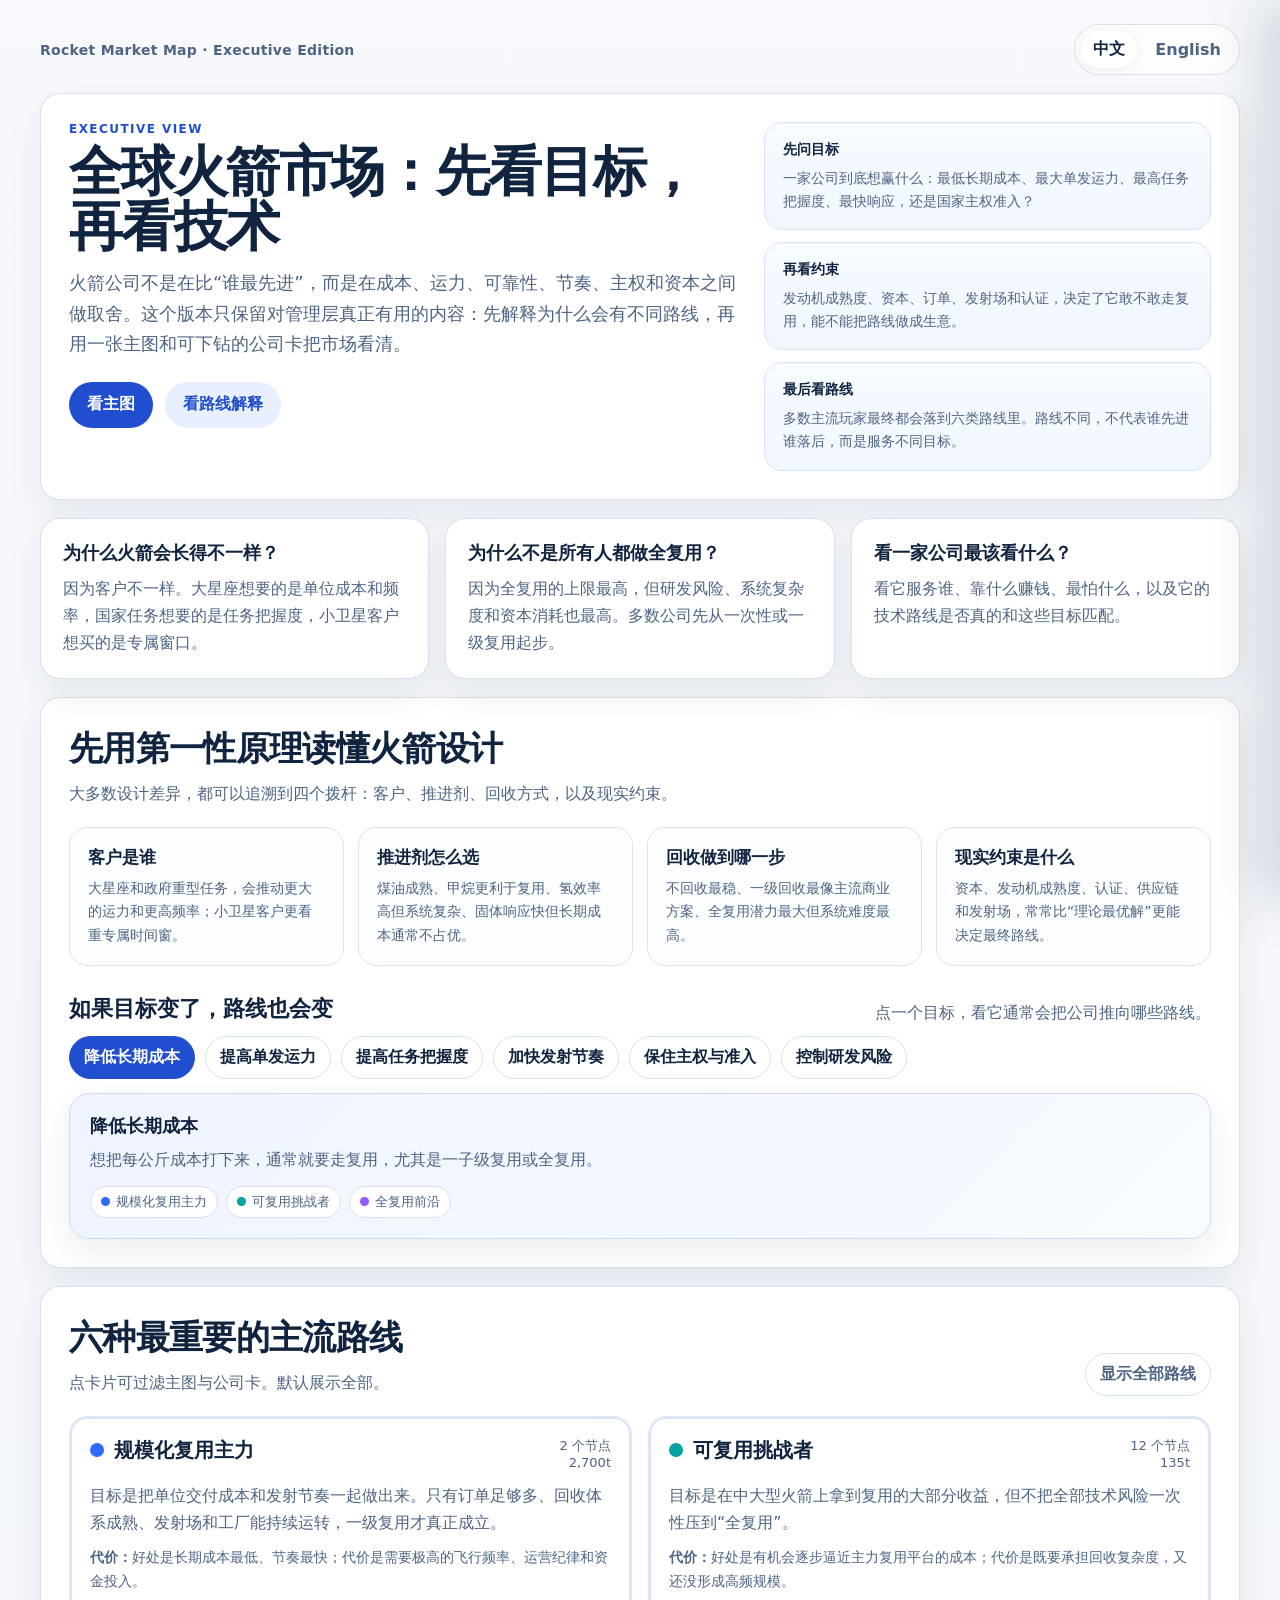
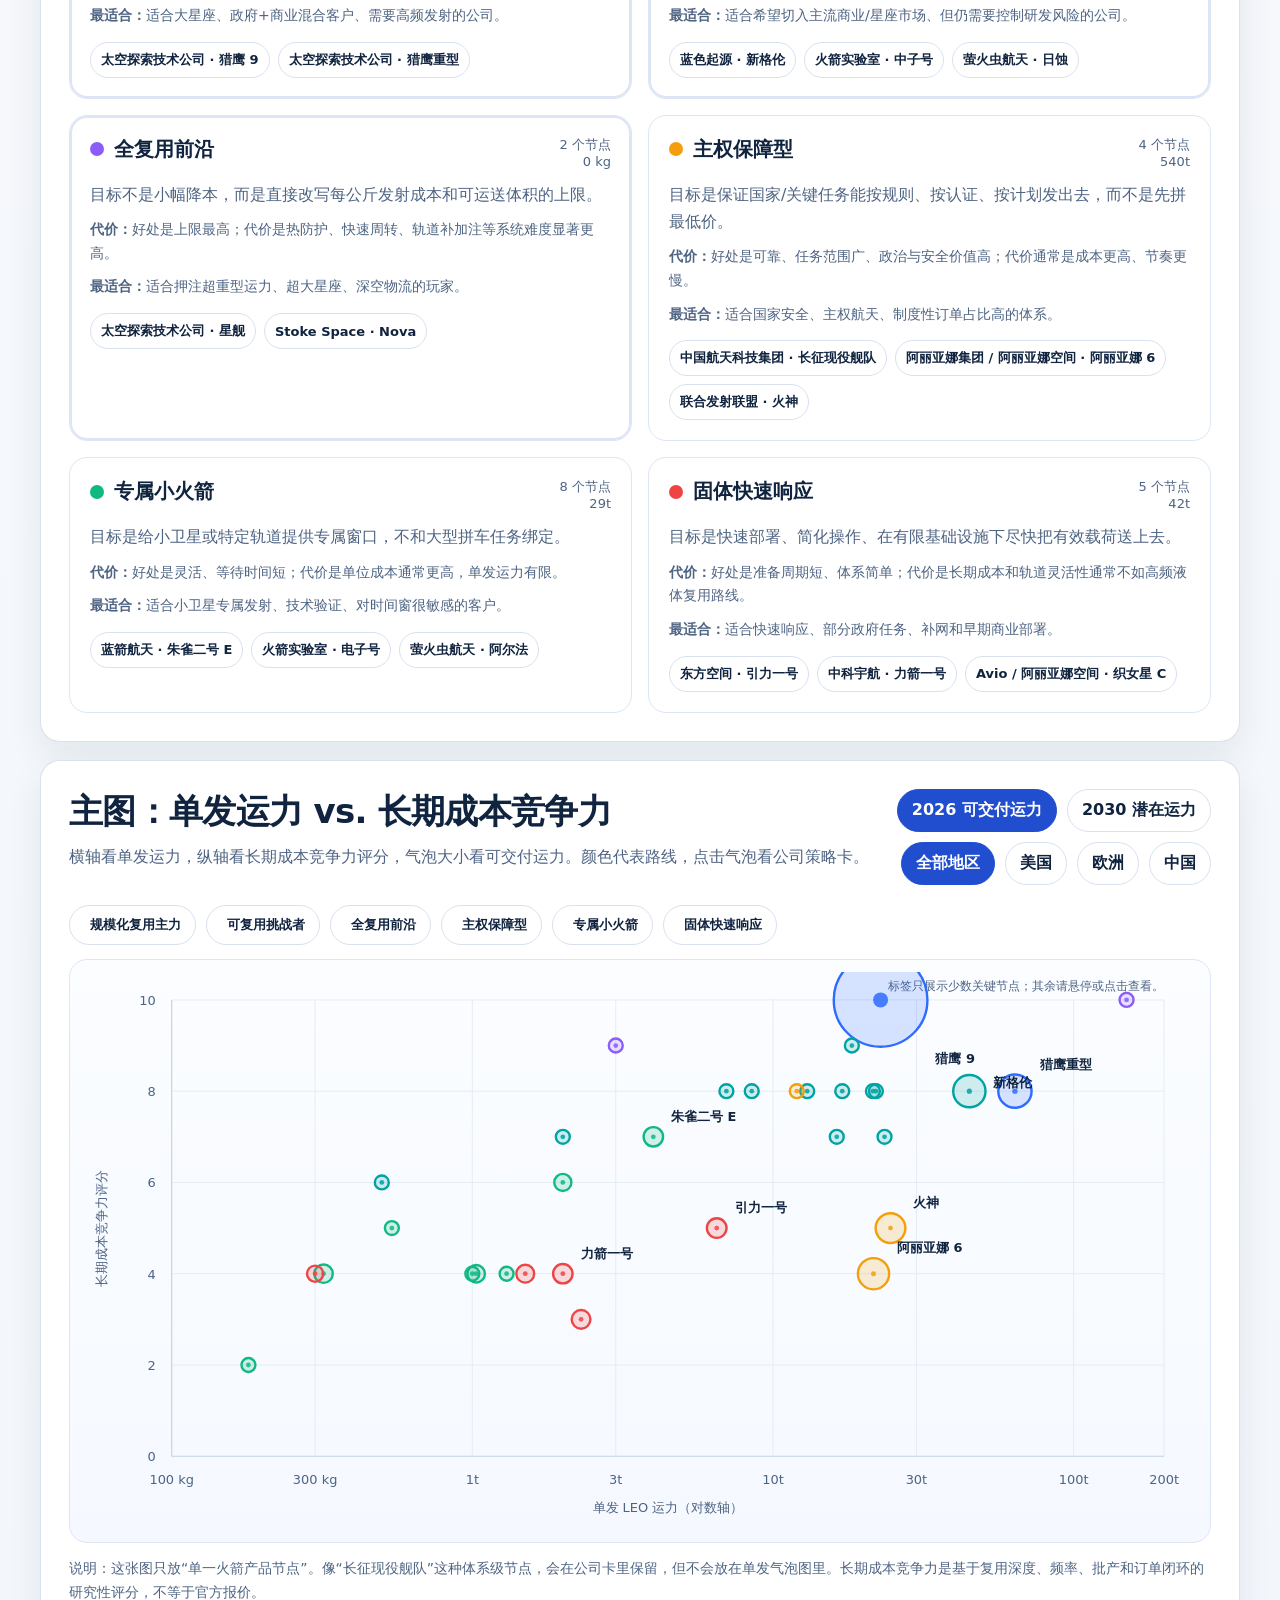
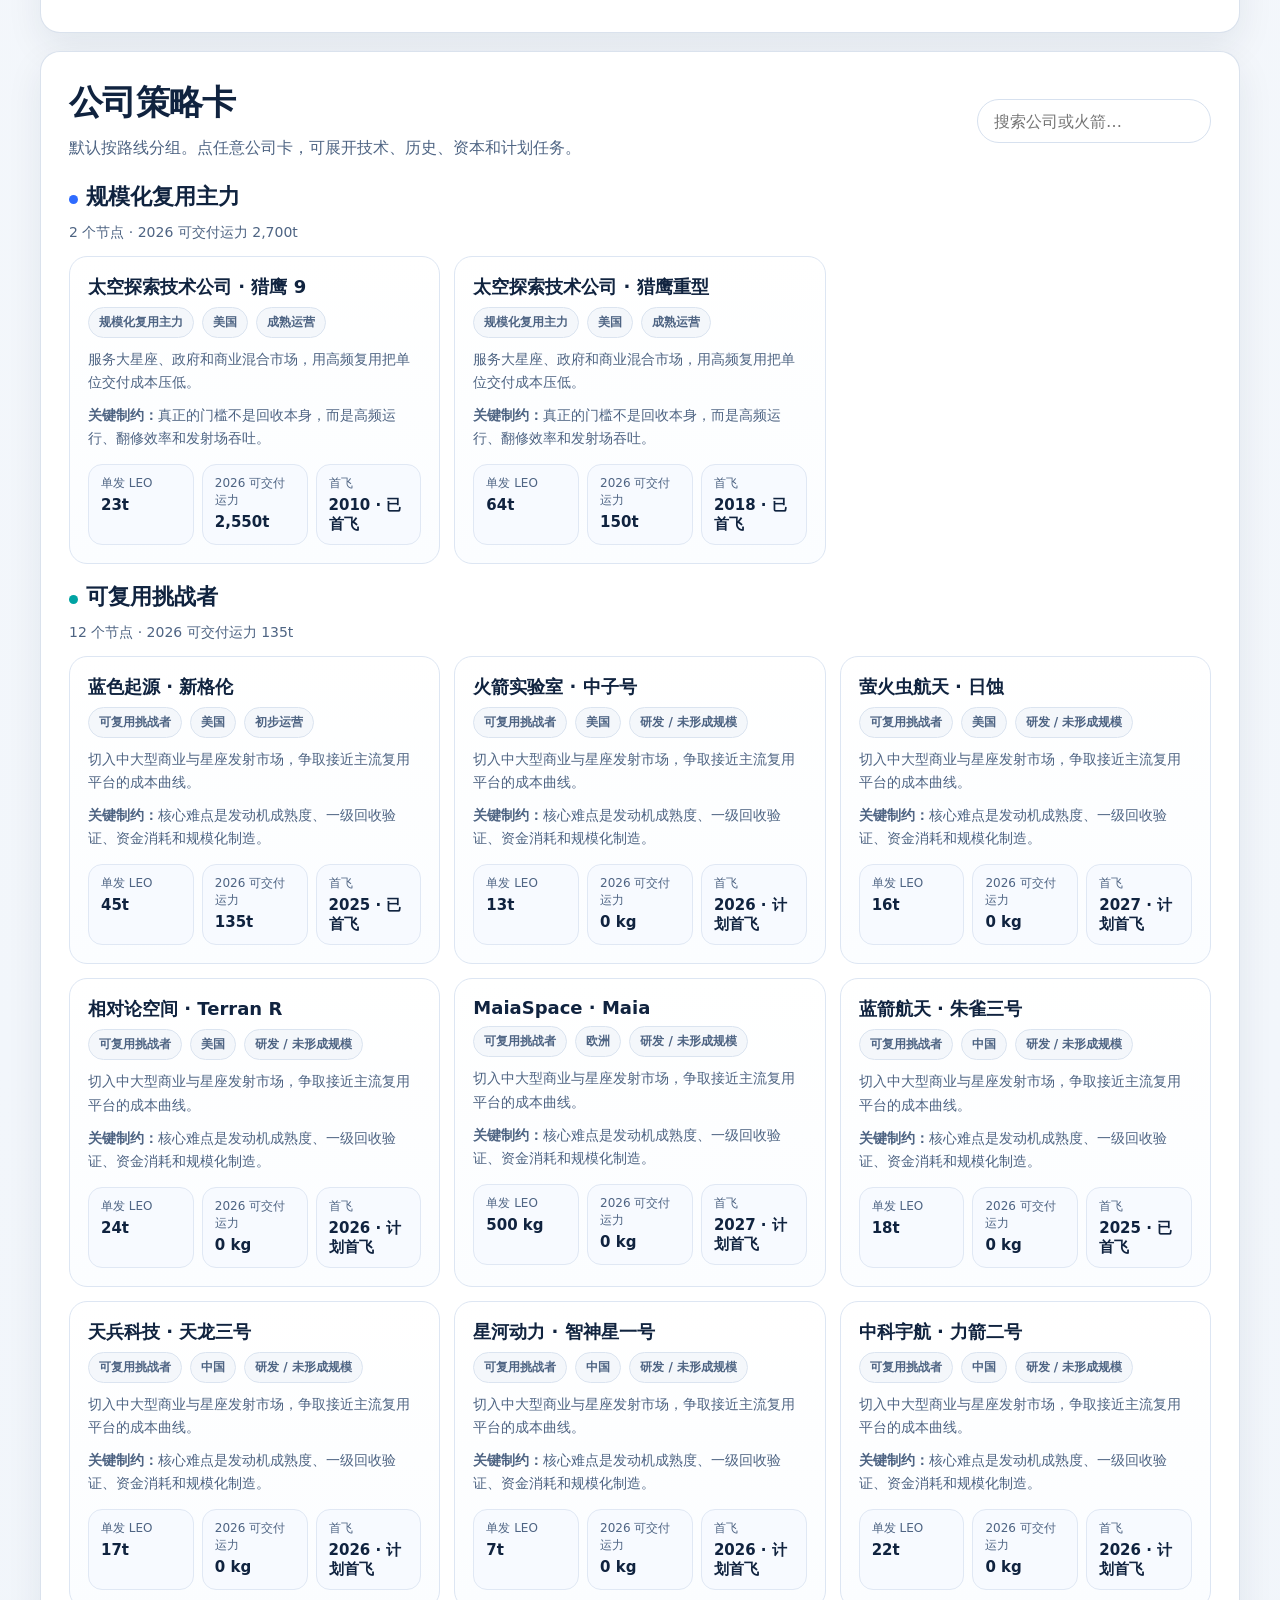
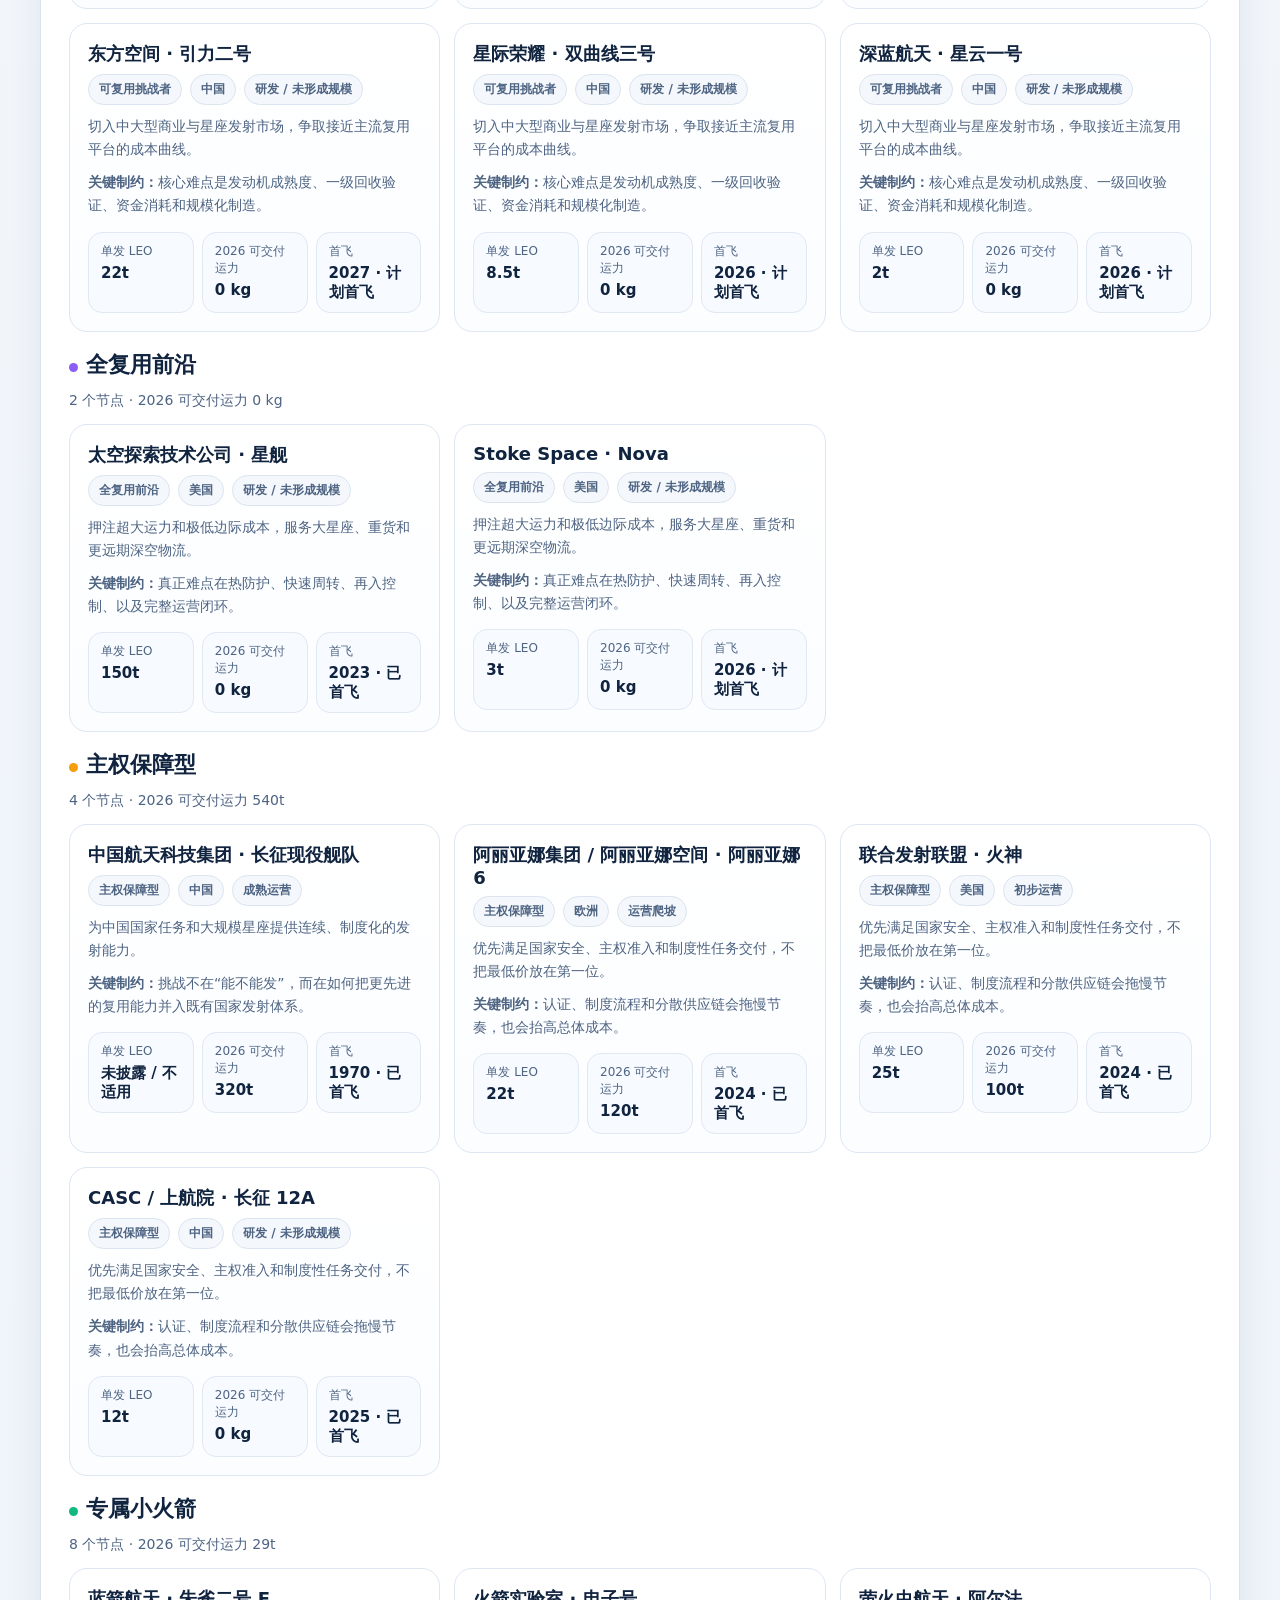
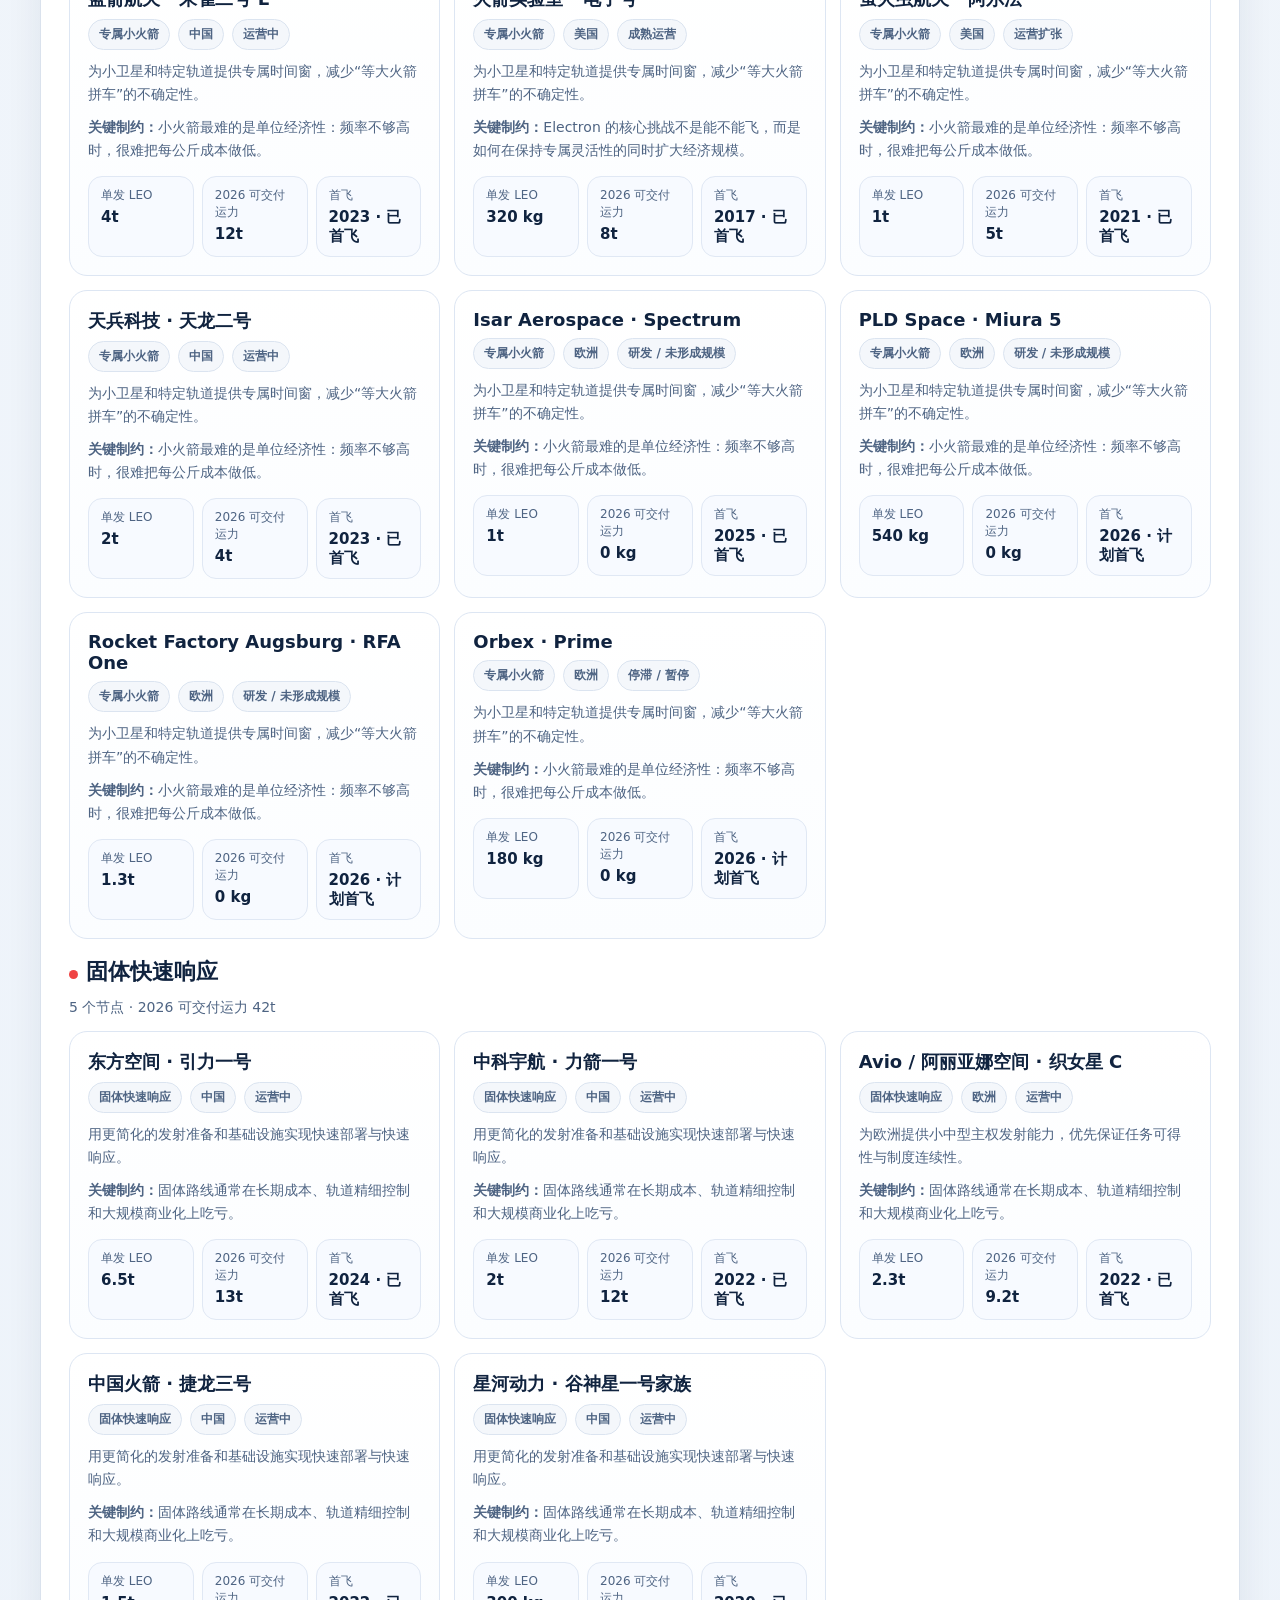
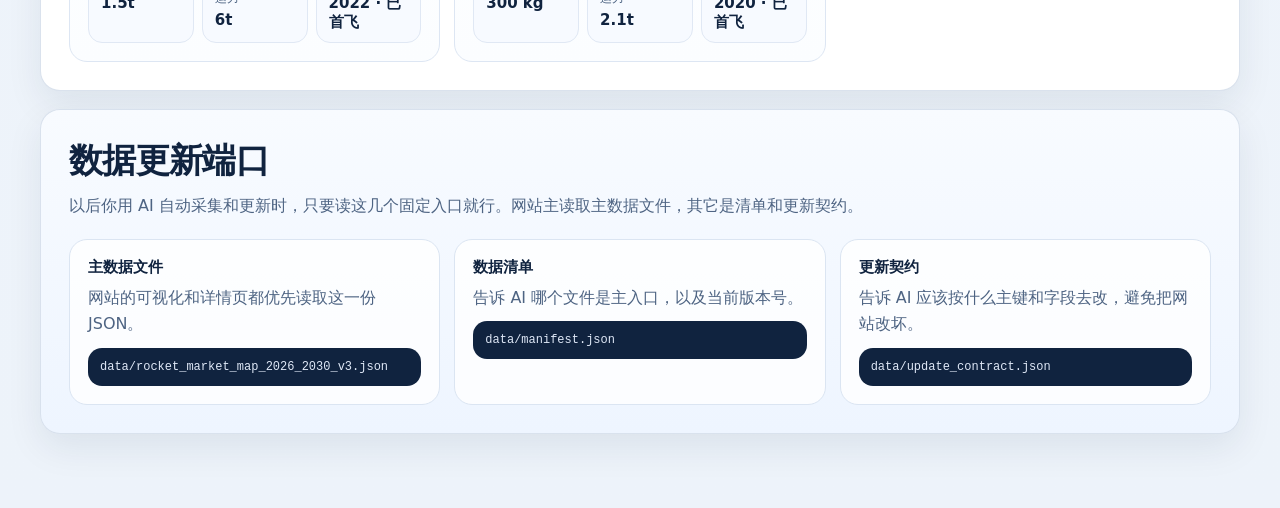
==== commit cb1df20d: "Add files via upload" ====
--- a/index.html
+++ b/index.html
@@ -1,4158 +1,129 @@
 <!DOCTYPE html>
 <html lang="zh-CN">
 <head>
-  <meta charset="utf-8" />
-  <meta name="viewport" content="width=device-width, initial-scale=1" />
-  <title>全球火箭市场地图 2026 / 2027-2030</title>
+  <meta charset="UTF-8" />
+  <meta name="viewport" content="width=device-width, initial-scale=1.0" />
+  <title>全球火箭市场：先看目标，再看技术</title>
+  <meta name="description" content="面向管理层的简明版火箭市场地图：用少量高价值图表解释主流路线、目标、制约和公司选择。" />
   <link rel="stylesheet" href="assets/styles.css" />
 </head>
-<body>
+<body data-lang="zh">
   <div class="page-shell">
-    <header class="hero">
-      <div class="hero-top">
-        <div>
-          <div class="eyebrow" id="eyebrow"></div>
-          <h1 id="pageTitle"></h1>
-          <p class="subtitle" id="pageSubtitle"></p>
-        </div>
-        <div class="hero-actions">
-          <div class="lang-switch">
-            <a href="index.html" class="lang-link active">中文</a>
-            <a href="en.html" class="lang-link ">English</a>
-          </div>
-          <div class="download-row">
-            <button id="downloadJsonBtn" class="ghost-btn"></button>
-            <button id="downloadCsvBtn" class="ghost-btn"></button>
+    <header class="topbar wrap">
+      <div class="brand" id="brandTitle"></div>
+      <nav class="lang-switch">
+        <a href="index.html" class="lang-link active">中文</a>
+        <a href="en.html" class="lang-link ">English</a>
+      </nav>
+    </header>
+
+    <main class="wrap">
+      <section class="hero card">
+        <div class="hero-copy">
+          <p class="eyebrow" id="heroEyebrow"></p>
+          <h1 id="heroTitle"></h1>
+          <p class="hero-subtitle" id="heroSubtitle"></p>
+          <div class="hero-actions">
+            <a href="#map-section" class="button primary" id="ctaMap"></a>
+            <a href="#routes-section" class="button secondary" id="ctaRoutes"></a>
           </div>
         </div>
-      </div>
-      <div class="chip-row" id="heroChips"></div>
-    </header>
+        <div class="hero-side" id="heroTakeaways"></div>
+      </section>
 
-    <section class="card control-panel">
-      <div class="control-grid">
-        <div class="metric-panel">
-          <div class="control-label" id="metricLabel"></div>
-          <div id="metricSwitch" class="metric-switch"></div>
-        </div>
-        <div class="search-panel">
-          <label class="control-label" id="searchLabel" for="searchInput"></label>
-          <input id="searchInput" class="text-input" />
-        </div>
-        <div class="filter-panel">
-          <div class="filter-item">
-            <label class="control-label" id="regionLabel" for="regionFilter"></label>
-            <select id="regionFilter"></select>
-          </div>
-          <div class="filter-item">
-            <label class="control-label" id="bucketLabel" for="bucketFilter"></label>
-            <select id="bucketFilter"></select>
-          </div>
-          <div class="filter-item">
-            <label class="control-label" id="ownershipLabel" for="ownershipFilter"></label>
-            <select id="ownershipFilter"></select>
-          </div>
-          <div class="filter-item">
-            <label class="control-label" id="reusabilityLabel" for="reusabilityFilter"></label>
-            <select id="reusabilityFilter"></select>
-          </div>
-          <div class="filter-item">
-            <label class="control-label" id="propellantLabel" for="propellantFilter"></label>
-            <select id="propellantFilter"></select>
-          </div>
-          <div class="filter-item">
-            <label class="control-label" id="siteLabel" for="siteFilter"></label>
-            <select id="siteFilter"></select>
+      <section class="overview-grid">
+        <div class="overview-card card" id="overviewCard1"></div>
+        <div class="overview-card card" id="overviewCard2"></div>
+        <div class="overview-card card" id="overviewCard3"></div>
+      </section>
+
+      <section class="card" id="principles-section">
+        <div class="section-head">
+          <div>
+            <h2 id="principlesTitle"></h2>
+            <p id="principlesSubtitle"></p>
           </div>
         </div>
-      </div>
-      <div class="control-footer">
-        <div class="muted" id="scopeNote"></div>
-        <button id="resetFiltersBtn" class="ghost-btn"></button>
-      </div>
-    </section>
-
-    <nav class="section-nav">
-      <a href="#overview" id="navOverview"></a>
-      <a href="#lifecycle" id="navLifecycle"></a>
-      <a href="#engineering" id="navEngineering"></a>
-      <a href="#explorer" id="navExplorer"></a>
-      <a href="#methodology" id="navMethodology"></a>
-      <a href="#sources" id="navSources"></a>
-    </nav>
-
-    <main>
-      <section id="overview" class="section">
-        <div class="section-head">
-          <div>
-            <h2 id="overviewTitle"></h2>
-            <p class="section-desc" id="overviewDesc"></p>
+        <div class="principles-grid" id="principlesGrid"></div>
+        <div class="goals-block">
+          <div class="subhead-row">
+            <h3 id="goalsTitle"></h3>
+            <p id="goalsSubtitle"></p>
           </div>
-        </div>
-        <div class="kpi-grid" id="heroKpis"></div>
-        <div class="insight-grid" id="insightGrid"></div>
-        <div class="two-col">
-          <div class="card chart-card">
-            <div class="card-head">
-              <h3 id="regionChartTitle"></h3>
-              <div class="card-subtitle" id="regionChartDesc"></div>
-            </div>
-            <div id="regionBars" class="bar-chart"></div>
-          </div>
-          <div class="card chart-card">
-            <div class="card-head">
-              <h3 id="statusChartTitle"></h3>
-              <div class="card-subtitle" id="statusChartDesc"></div>
-            </div>
-            <div id="statusGrid" class="status-grid"></div>
-          </div>
-        </div>
-        <div class="two-col">
-          <div class="card chart-card">
-            <div class="card-head">
-              <h3 id="companyChartTitle"></h3>
-              <div class="card-subtitle" id="companyChartDesc"></div>
-            </div>
-            <div id="companyBars" class="bar-chart"></div>
-          </div>
-          <div class="card chart-card">
-            <div class="card-head">
-              <h3 id="heatmapTitle"></h3>
-              <div class="card-subtitle" id="heatmapDesc"></div>
-            </div>
-            <div id="heatmap" class="heatmap"></div>
-          </div>
-        </div>
-        <div class="card chart-card">
-          <div class="card-head">
-            <h3 id="bubbleTitle"></h3>
-            <div class="card-subtitle" id="bubbleDesc"></div>
-          </div>
-          <div id="bubbleChart" class="svg-wrap tall"></div>
+          <div class="goal-pills" id="goalPills"></div>
+          <div class="goal-callout card accent" id="goalCallout"></div>
         </div>
       </section>
 
-      <section id="lifecycle" class="section">
+      <section class="card" id="routes-section">
         <div class="section-head">
           <div>
-            <h2 id="lifecycleTitle"></h2>
-            <p class="section-desc" id="lifecycleDesc"></p>
+            <h2 id="routesTitle"></h2>
+            <p id="routesSubtitle"></p>
+          </div>
+          <button class="ghost-button" id="clearRouteFilter"></button>
+        </div>
+        <div class="route-grid" id="routeGrid"></div>
+      </section>
+
+      <section class="card" id="map-section">
+        <div class="section-head chart-head">
+          <div>
+            <h2 id="mapTitle"></h2>
+            <p id="mapSubtitle"></p>
+          </div>
+          <div class="control-stack">
+            <div class="toggle-group" id="metricToggle"></div>
+            <div class="toggle-group" id="regionToggle"></div>
           </div>
         </div>
-        <div class="two-col">
-          <div class="card chart-card">
-            <div class="card-head">
-              <h3 id="timelineTitle"></h3>
-              <div class="card-subtitle" id="timelineDesc"></div>
-            </div>
-            <div id="timelineChart" class="svg-wrap"></div>
+        <div class="chart-legend" id="chartLegend"></div>
+        <div class="bubble-card">
+          <svg id="bubbleChart" viewBox="0 0 1120 560" role="img" aria-label="bubble chart"></svg>
+          <div class="tooltip" id="tooltip" hidden></div>
+        </div>
+        <div class="chart-note" id="mapNote"></div>
+      </section>
+
+      <section class="card" id="companies-section">
+        <div class="section-head company-head">
+          <div>
+            <h2 id="companiesTitle"></h2>
+            <p id="companiesSubtitle"></p>
           </div>
-          <div class="card chart-card">
-            <div class="card-head">
-              <h3 id="trendTitle"></h3>
-              <div class="card-subtitle" id="trendDesc"></div>
-            </div>
-            <div id="trendChart" class="svg-wrap"></div>
+          <div class="company-tools">
+            <input type="search" id="companySearch" class="search-input" />
           </div>
         </div>
+        <div id="companyGroups"></div>
       </section>
 
-      <section id="engineering" class="section">
+      <section class="card muted-card" id="data-port-section">
         <div class="section-head">
           <div>
-            <h2 id="engineeringTitle"></h2>
-            <p class="section-desc" id="engineeringDesc"></p>
+            <h2 id="dataPortTitle"></h2>
+            <p id="dataPortSubtitle"></p>
           </div>
         </div>
-        <div class="two-col-engineering">
-          <div class="card chart-card">
-            <div class="card-head">
-              <h3 id="engineTableTitle"></h3>
-              <div class="card-subtitle" id="engineTableDesc"></div>
-            </div>
-            <div class="table-wrap">
-              <table class="data-table" id="engineTable"></table>
-            </div>
-          </div>
-          <div class="card chart-card">
-            <div class="card-head">
-              <h3 id="siteMapTitle"></h3>
-              <div class="card-subtitle" id="siteMapDesc"></div>
-            </div>
-            <div id="siteMap" class="svg-wrap"></div>
-            <div id="siteLegend" class="site-legend"></div>
-          </div>
-        </div>
-      </section>
-
-      <section id="explorer" class="section">
-        <div class="section-head">
-          <div>
-            <h2 id="explorerTitle"></h2>
-            <p class="section-desc" id="explorerDesc"></p>
-          </div>
-        </div>
-        <div class="two-col-explorer">
-          <div class="card chart-card">
-            <div class="card-head">
-              <h3 id="programTableTitle"></h3>
-              <div class="card-subtitle" id="programTableDesc"></div>
-            </div>
-            <div class="table-wrap tall-table">
-              <table class="data-table" id="programTable"></table>
-            </div>
-          </div>
-          <div class="card chart-card">
-            <div class="card-head">
-              <h3 id="companyTableTitle"></h3>
-              <div class="card-subtitle" id="companyTableDesc"></div>
-            </div>
-            <div class="table-wrap tall-table">
-              <table class="data-table" id="companyTable"></table>
-            </div>
-          </div>
-        </div>
-      </section>
-
-      <section id="methodology" class="section">
-        <div class="section-head">
-          <div>
-            <h2 id="methodologyTitle"></h2>
-            <p class="section-desc" id="methodologyDesc"></p>
-          </div>
-        </div>
-        <div class="card chart-card">
-          <ul id="methodList" class="method-list"></ul>
-          <div class="requirements-box">
-            <h3 id="requirementsTitle"></h3>
-            <ul id="requirementsList" class="method-list compact"></ul>
-          </div>
-        </div>
-      </section>
-
-      <section id="sources" class="section">
-        <div class="section-head">
-          <div>
-            <h2 id="sourcesTitle"></h2>
-            <p class="section-desc" id="sourcesDesc"></p>
-          </div>
-        </div>
-        <div class="card chart-card">
-          <div class="table-wrap tall-table">
-            <table class="data-table" id="sourceTable"></table>
-          </div>
-        </div>
+        <div class="port-grid" id="dataPortGrid"></div>
       </section>
     </main>
-
-    <div class="drawer-backdrop" id="drawerBackdrop"></div>
-    <aside class="drawer" id="drawer">
-      <button class="drawer-close" id="drawerClose" aria-label="Close">×</button>
-      <div id="drawerBody"></div>
-    </aside>
   </div>
 
-  <script>window.APP_LANG = "zh";</script>
-  <script id="bootstrap-data" type="application/json">{
-  "meta": {
-    "version": "2026-03-06-v2",
-    "title": "Global Launch Market Map 2026 / 2027-2030",
-    "titleZh": "全球火箭市场地图 2026 / 2027-2030",
-    "subtitle": "Interactive strategic dashboard for launch supply, technology routes, competitive economics and capital structure across the U.S., Europe and China.",
-    "subtitleZh": "面向投资人与管理层的交互式战略仪表盘：系统梳理美国、欧洲、中国的发射供给、技术路线、成本竞争力与资本格局。",
-    "scopeNote": "Coverage is a curated strategic map of orbital launch supply nodes in the U.S., Europe and China. It emphasizes programs that either deliver launch today or can materially shape the 2027-2030 reusable medium/heavy race.",
-    "scopeNoteZh": "本网站覆盖美国、欧洲、中国的轨道发射供给节点，重点收录已经具备现实发射能力，或会显著影响 2027-2030 年可回收中重型火箭竞争格局的项目。",
-    "methodology": [
-      "Each node is assigned to one and only one time-status bucket, ownership bucket, reusability bucket, and propellant bucket.",
-      "2026 deliverable kg is a conservative full-year base case for launch supply that is realistically deliverable in 2026.",
-      "2030 potential kg is a strategy scenario, not management guidance, and is used to compare option value if ramp, reuse and manufacturing scale are achieved.",
-      "Large state launch families are modeled as fleet nodes only when splitting sub-variants would create false precision or double count supply.",
-      "New P0 / P1 fields such as first flight, total flights, engines and planned missions are best-effort public-data snapshots as of March 2026; some emerging programs are approximate where public disclosure is limited."
-    ],
-    "methodologyZh": [
-      "每个项目在时间状态、所有制、复用方式、推进剂路线上都只落入一个分类桶，避免重复计数。",
-      "“2026 可交付运力”采用保守口径，代表今年更可能真实交付的发射供给，而不是纸面参数。",
-      "“2030 潜在运力”是战略情景输入，用于比较复用、批产与发射频率跑通后的期权价值，并非管理层指引。",
-      "当大型国家体系拆分到单型号会造成伪精确或重复统计时，本网站将其作为“舰队节点”处理。",
-      "新增的首飞时间、累计发射次数、发动机和近期任务等字段，均为截至 2026 年 3 月的公开信息快照；对公开披露有限的新项目，个别值为近似口径。"
-    ],
-    "insights": [
-      {
-        "title": "2026 still rewards real throughput",
-        "body": "The global market is still anchored by who can repeatedly deliver launch this year, not by who has the most ambitious deck."
-      },
-      {
-        "title": "The next structural race is reusable medium/heavy",
-        "body": "The core battleground from 2027 onward is whether reusable medium/heavy vehicles can convert first flight into cadence and margin."
-      },
-      {
-        "title": "Capital depth is a hard filter",
-        "body": "Launch remains brutally capital intensive. Balance-sheet strength and state or public-market support matter almost as much as propulsion."
-      },
-      {
-        "title": "Payload class is the least sufficient metric",
-        "body": "A bigger rocket on paper is not automatically a better business. Reuse depth, cadence, and market fit dominate long-run economics."
-      }
-    ],
-    "insightsZh": [
-      {
-        "title": "2026 年仍然是现实供给的游戏",
-        "body": "今年真正重要的不是 PPT 上写了多少吨，而是谁能稳定、重复地把卫星送上去。"
-      },
-      {
-        "title": "下一场结构性竞争是“可回收中重型”",
-        "body": "2027 年之后的关键，不再是谁先做出小火箭，而是谁能把中重型复用火箭做成可重复运营的产线。"
-      },
-      {
-        "title": "资本厚度几乎和推进系统一样重要",
-        "body": "火箭研发极度烧钱，创始人资金、公开市场融资能力和国家产业资本，会直接决定谁能熬过最难的几年。"
-      },
-      {
-        "title": "单发运力是最容易误导的单一指标",
-        "body": "火箭做得更大，并不自动意味着商业上更强。真正决定长期成本的是复用深度、发射频率和任务匹配度。"
-      }
-    ],
-    "requirementsCovered": [
-      "P0: firstFlight, totalFlights, engines, plannedMissions",
-      "P1: gtoPayload, techRoute, launchSite",
-      "P2: constellationCapable, certified",
-      "New views: timeline, cadence trend, engine comparison, geographic launch-site view",
-      "UI cleanup: Chinese copy refreshed; explicit 'MECE' label removed from interface"
-    ]
-  },
-  "nodes": [
-    {
-      "id": "spacex_f9",
-      "region": "US",
-      "country": "United States",
-      "company": "SpaceX",
-      "vehicle": "Falcon 9",
-      "node_type": "vehicle",
-      "ownership_class": "Private company",
-      "maturity_class": "Mature service",
-      "horizon_bucket": "Live 2026 supply",
-      "single_launch_kg": 22800,
-      "supply_2026_kg": 2550000,
-      "supply_2030_kg": 1800000,
-      "flights_2026_base": 112,
-      "flights_2030_base": 79,
-      "reusability_class": "Partial reusable",
-      "propellant_class": "Kerosene/LOX",
-      "architecture_class": "Two-stage medium/heavy launcher",
-      "lift_class": "Heavy",
-      "cost_score": 10,
-      "confidence": "High",
-      "route_summary": "Reusable first stage, mature booster reuse, high-rate factory and launch cadence.",
-      "current_reality": "The baseline industrial launch system in 2026. It is already delivering launch at aviation-like cadence compared with everyone else.",
-      "cost_thesis": "Still the benchmark on delivered cost because reuse depth, refurbishment learning curve, internal Starlink demand and launch cadence reinforce each other.",
-      "valuation": "$560B+ secondary-market marks (widely reported range; private)",
-      "funding": "Historically raised external capital; current financing mostly secondary transactions rather than classic venture rounds.",
-      "investors": "Historical disclosed investors include Google and Fidelity; deep secondary-market demand.",
-      "sources": [
-        {
-          "label": "Falcon 9 official specs",
-          "url": "https://www.spacex.com/vehicles/falcon-9/"
-        },
-        {
-          "label": "Falcon reusability in user guide",
-          "url": "https://www.spacex.com/assets/media/falcon-users-guide-2025-05-09.pdf"
-        },
-        {
-          "label": "2025 165 launches mention",
-          "url": "https://www.spacex.com/launches/sl-17-32"
-        }
-      ],
-      "vehicleZh": "猎鹰 9",
-      "companyZh": "太空探索技术公司",
-      "firstFlightYear": 2010,
-      "firstFlightStatus": "actual",
-      "totalFlights": 490,
-      "totalFlightsDisplay": "约 490+",
-      "gtoPayloadKg": 8300,
-      "recoveryMethod": "一级海上/陆上垂直回收；整流罩回收复用探索",
-      "launchSites": [
-        "KSC LC-39A",
-        "CCSFS SLC-40",
-        "VSFB SLC-4E"
-      ],
-      "engines": [
-        {
-          "name": "Merlin 1D",
-          "stage": "Stage 1",
-          "count": 9,
-          "thrust_kN": 845,
-          "isp_s": 282
-        },
-        {
-          "name": "Merlin Vacuum",
-          "stage": "Stage 2",
-          "count": 1,
-          "thrust_kN": 981,
-          "isp_s": 348
-        }
-      ],
-      "techRoute": "两级入轨，煤油/液氧推进，一级垂直回收并高频复用，偏向把制造、回收、发射场与星座需求做成一体化工业系统。",
-      "techRouteEn": "Two-stage-to-orbit kerolox launcher with vertically landing reusable first stage, built around industrial cadence and internal Starlink demand.",
-      "launchHistory": {
-        "2021": 31,
-        "2022": 60,
-        "2023": 96,
-        "2024": 134,
-        "2025": 165,
-        "2026e": 112
-      },
-      "plannedMissions": [
-        {
-          "date": "2026",
-          "mission": "Starlink 主网持续部署",
-          "missionEn": "Ongoing Starlink deployment",
-          "orbit": "LEO"
-        },
-        {
-          "date": "2026",
-          "mission": "政府/商业专属任务",
-          "missionEn": "Government and commercial dedicated missions",
-          "orbit": "LEO / GTO"
-        }
-      ],
-      "constellationCapable": true,
-      "certified": "Commercial + government workhorse",
-      "currentRealityZh": "已经形成稳定供给，是 2026 运力测算中最可信的一类节点。",
-      "costThesisZh": "若一级复用、翻修和频率都能跑通，长期成本有望进入第一梯队。"
-    },
-    {
-      "id": "spacex_fh",
-      "region": "US",
-      "country": "United States",
-      "company": "SpaceX",
-      "vehicle": "Falcon Heavy",
-      "node_type": "vehicle",
-      "ownership_class": "Private company",
-      "maturity_class": "Mature service",
-      "horizon_bucket": "Live 2026 supply",
-      "single_launch_kg": 63800,
-      "supply_2026_kg": 150000,
-      "supply_2030_kg": 100000,
-      "flights_2026_base": 3,
-      "flights_2030_base": 2,
-      "reusability_class": "Partial reusable",
-      "propellant_class": "Kerosene/LOX",
-      "architecture_class": "Three-core heavy launcher",
-      "lift_class": "Heavy",
-      "cost_score": 8,
-      "confidence": "Medium",
-      "route_summary": "Reusable side boosters and center-core family commonality with Falcon 9.",
-      "current_reality": "Niche heavy-lift workhorse for missions that need more throw than Falcon 9 but not a full Starship-class vehicle.",
-      "cost_thesis": "Competitive for specific heavy missions, but long-term economics likely get eclipsed by Starship if Starship becomes operational at scale.",
-      "valuation": "$560B+ secondary-market marks at company level",
-      "funding": "See SpaceX company financing context.",
-      "investors": "See SpaceX company financing context.",
-      "sources": [
-        {
-          "label": "Falcon Heavy official specs",
-          "url": "https://www.spacex.com/vehicles/falcon-heavy"
-        },
-        {
-          "label": "Falcon user guide",
-          "url": "https://www.spacex.com/assets/media/falcon-users-guide-2025-05-09.pdf"
-        }
-      ],
-      "vehicleZh": "猎鹰重型",
-      "companyZh": "太空探索技术公司",
-      "firstFlightYear": 2018,
-      "firstFlightStatus": "actual",
-      "totalFlights": 11,
-      "totalFlightsDisplay": "11",
-      "gtoPayloadKg": 26700,
-      "recoveryMethod": "侧芯与部分中心芯垂直回收（视任务）",
-      "launchSites": [
-        "KSC LC-39A"
-      ],
-      "engines": [
-        {
-          "name": "Merlin 1D",
-          "stage": "Stage 1",
-          "count": 27,
-          "thrust_kN": 845,
-          "isp_s": 282
-        },
-        {
-          "name": "Merlin Vacuum",
-          "stage": "Stage 2",
-          "count": 1,
-          "thrust_kN": 981,
-          "isp_s": 348
-        }
-      ],
-      "techRoute": "三芯级重型火箭，与猎鹰 9 共享大量部件，通过复用侧助推器降低重型任务边际成本。",
-      "techRouteEn": "Triple-core heavy launcher sharing Falcon 9 hardware, using booster reuse to lower heavy-lift mission cost.",
-      "launchHistory": {
-        "2021": 0,
-        "2022": 1,
-        "2023": 3,
-        "2024": 0,
-        "2025": 0,
-        "2026e": 3
-      },
-      "plannedMissions": [
-        {
-          "date": "2026",
-          "mission": "国家安全与高能轨道任务",
-          "missionEn": "National security and high-energy missions",
-          "orbit": "GTO / direct GEO / beyond LEO"
-        }
-      ],
-      "constellationCapable": false,
-      "certified": "Commercial + NSSL heavy missions",
-      "currentRealityZh": "已经形成稳定供给，是 2026 运力测算中最可信的一类节点。",
-      "costThesisZh": "若一级复用、翻修和频率都能跑通，长期成本有望进入第一梯队。"
-    },
-    {
-      "id": "spacex_starship",
-      "region": "US",
-      "country": "United States",
-      "company": "SpaceX",
-      "vehicle": "Starship",
-      "node_type": "vehicle",
-      "ownership_class": "Private company",
-      "maturity_class": "Development / pre-scale",
-      "horizon_bucket": "2027-2030 option",
-      "single_launch_kg": 150000,
-      "supply_2026_kg": 0,
-      "supply_2030_kg": 6000000,
-      "flights_2026_base": 0,
-      "flights_2030_base": 40,
-      "reusability_class": "Full reusable",
-      "propellant_class": "Methane/LOX",
-      "architecture_class": "Super heavy fully reusable stack",
-      "lift_class": "Superheavy",
-      "cost_score": 10,
-      "confidence": "Low",
-      "route_summary": "Full-stack methane reusability with on-orbit refueling ambition and very large fairing volume.",
-      "current_reality": "Immense option value but not yet a dependable commercial supply source in the conservative 2026 base case.",
-      "cost_thesis": "If rapid full reuse and turn-around are solved, it can rewrite the global marginal cost curve rather than just compete inside it.",
-      "valuation": "$560B+ secondary-market marks at company level",
-      "funding": "See SpaceX company financing context.",
-      "investors": "See SpaceX company financing context.",
-      "sources": [
-        {
-          "label": "Starship official specs",
-          "url": "https://www.spacex.com/vehicles/starship"
-        },
-        {
-          "label": "2025 launch cadence context",
-          "url": "https://www.spacex.com/launches/sl-17-32"
-        }
-      ],
-      "vehicleZh": "星舰",
-      "companyZh": "太空探索技术公司",
-      "firstFlightYear": 2023,
-      "firstFlightStatus": "actual",
-      "totalFlights": 7,
-      "totalFlightsDisplay": "7 次综合飞行试验",
-      "gtoPayloadKg": null,
-      "recoveryMethod": "一级助推器与上面级目标均为全系统回收复用",
-      "launchSites": [
-        "Starbase",
-        "KSC LC-39A (planned)"
-      ],
-      "engines": [
-        {
-          "name": "Raptor",
-          "stage": "Booster",
-          "count": 33,
-          "thrust_kN": 2800,
-          "isp_s": 327
-        },
-        {
-          "name": "Raptor Vacuum / Sea-Level",
-          "stage": "Ship",
-          "count": 6,
-          "thrust_kN": 2580,
-          "isp_s": 380
-        }
-      ],
-      "techRoute": "超重型全甲烷全复用体系，目标是通过快速周转、大舱容和轨道加注重写边际成本曲线。",
-      "techRouteEn": "Fully reusable methalox super-heavy system targeting airline-like reuse, giant payload volume and on-orbit refueling.",
-      "launchHistory": {
-        "2023": 2,
-        "2024": 3,
-        "2025": 5,
-        "2026e": 4
-      },
-      "plannedMissions": [
-        {
-          "date": "2026",
-          "mission": "继续轨道级验证与回收试验",
-          "missionEn": "Continued orbital-class test and recovery campaign",
-          "orbit": "LEO / test"
-        },
-        {
-          "date": "2026-2027",
-          "mission": "在轨加注与 Starlink v3 相关验证",
-          "missionEn": "In-space refueling and Starlink v3 pathfinding",
-          "orbit": "LEO"
-        }
-      ],
-      "constellationCapable": true,
-      "certified": "Experimental; not yet bankable commercial service",
-      "currentRealityZh": "更适合被看作 2027-2030 的期权价值，而不是可兑现的 2026 运力。",
-      "costThesisZh": "如果快速周转与热防护兑现，长期边际成本上限最高，但工程风险也最高。"
-    },
-    {
-      "id": "blue_new_glenn",
-      "region": "US",
-      "country": "United States",
-      "company": "Blue Origin",
-      "vehicle": "New Glenn",
-      "node_type": "vehicle",
-      "ownership_class": "Private company",
-      "maturity_class": "Early operations",
-      "horizon_bucket": "Live 2026 supply",
-      "single_launch_kg": 45000,
-      "supply_2026_kg": 135000,
-      "supply_2030_kg": 900000,
-      "flights_2026_base": 3,
-      "flights_2030_base": 20,
-      "reusability_class": "Partial reusable",
-      "propellant_class": "Mixed cryogenic",
-      "architecture_class": "Reusable first stage + hydrogen upper stage",
-      "lift_class": "Heavy",
-      "cost_score": 8,
-      "confidence": "Medium",
-      "route_summary": "Methane BE-4 booster with reusable first stage and hydrogen upper stage for high-energy missions.",
-      "current_reality": "Now real, no longer a perpetual future promise, but still early in the cadence ramp versus Falcon-class operations.",
-      "cost_thesis": "Can become a credible heavy reusable competitor if flight rate climbs; without cadence, fixed costs stay heavy.",
-      "valuation": "No public valuation; founder-funded",
-      "funding": "Jeff Bezos has said he sells about $1B of Amazon stock per year to fund Blue Origin.",
-      "investors": "Founder-funded by Jeff Bezos.",
-      "sources": [
-        {
-          "label": "New Glenn official specs",
-          "url": "https://www.blueorigin.com/new-glenn"
-        },
-        {
-          "label": "Second flight and booster landing",
-          "url": "https://www.reuters.com/science/blue-origin-launches-new-glenn-rocket-companys-first-nasa-scale-science-mission-2025-11-13/"
-        },
-        {
-          "label": "Bezos funding comment",
-          "url": "https://www.reuters.com/article/world/bezos-is-selling-1-billion-of-amazon-stock-a-year-to-fund-rocket-venture-idUSKBN17731H/"
-        }
-      ],
-      "vehicleZh": "新格伦",
-      "companyZh": "蓝色起源",
-      "firstFlightYear": 2025,
-      "firstFlightStatus": "actual",
-      "totalFlights": 2,
-      "totalFlightsDisplay": "2",
-      "gtoPayloadKg": 13000,
-      "recoveryMethod": "一级海上平台垂直回收；设计寿命至少 25 次",
-      "launchSites": [
-        "CCSFS LC-36"
-      ],
-      "engines": [
-        {
-          "name": "BE-4",
-          "stage": "Stage 1",
-          "count": 7,
-          "thrust_kN": 2400,
-          "isp_s": 310
-        },
-        {
-          "name": "BE-3U",
-          "stage": "Stage 2",
-          "count": 2,
-          "thrust_kN": 710,
-          "isp_s": 452
-        }
-      ],
-      "techRoute": "一级甲烷重复使用 + 氢氧上面级，兼顾大直径整流罩与高能轨道能力。",
-      "techRouteEn": "Reusable methalox first stage with hydrolox upper stage, combining heavy-lift volume with high-energy mission capability.",
-      "launchHistory": {
-        "2025": 2,
-        "2026e": 3
-      },
-      "plannedMissions": [
-        {
-          "date": "2026",
-          "mission": "ESCAPADE / 科学任务与 Kuiper 任务爬坡",
-          "missionEn": "Science missions and Kuiper ramp",
-          "orbit": "TLI / LEO / GTO"
-        },
-        {
-          "date": "2026-2027",
-          "mission": "提升回收与发射频率",
-          "missionEn": "Cadence and reuse ramp",
-          "orbit": "Mixed"
-        }
-      ],
-      "constellationCapable": true,
-      "certified": "Early commercial operations",
-      "currentRealityZh": "已经不再是纸面项目，但发射频率、供应链和可靠性仍处在爬坡阶段。",
-      "costThesisZh": "若一级复用、翻修和频率都能跑通，长期成本有望进入第一梯队。"
-    },
-    {
-      "id": "ula_vulcan",
-      "region": "US",
-      "country": "United States",
-      "company": "United Launch Alliance",
-      "vehicle": "Vulcan",
-      "node_type": "vehicle",
-      "ownership_class": "Industrial JV / incumbent",
-      "maturity_class": "Early operations",
-      "horizon_bucket": "Live 2026 supply",
-      "single_launch_kg": 24600,
-      "supply_2026_kg": 100000,
-      "supply_2030_kg": 300000,
-      "flights_2026_base": 4,
-      "flights_2030_base": 12,
-      "reusability_class": "Expendable",
-      "propellant_class": "Mixed cryogenic",
-      "architecture_class": "Methane booster + hydrogen upper stage; solid-boosted variants",
-      "lift_class": "Heavy",
-      "cost_score": 5,
-      "confidence": "Medium",
-      "route_summary": "High-performance methane/hydrogen architecture optimized for government and heavy commercial work, but without current operational reuse.",
-      "current_reality": "Strong backlog and strong strategic relevance, but the 2026 anomaly pause lowers short-term schedule certainty.",
-      "cost_thesis": "Reliable mission assurance matters, yet structurally it is unlikely to beat high-frequency reusable systems on long-run cost per kg.",
-      "valuation": "$2B-$3B sale-talk valuation range (reported)",
-      "funding": "Not venture-backed in the normal sense; Boeing/Lockheed JV with government-heavy backlog.",
-      "investors": "Boeing, Lockheed Martin.",
-      "sources": [
-        {
-          "label": "Vulcan official performance",
-          "url": "https://www.ulalaunch.com/rockets/vulcan-centaur"
-        },
-        {
-          "label": "NSSL Lane 2 award context",
-          "url": "https://www.reuters.com/business/aerospace-defense/spacex-ula-expected-clinch-multibillion-dollar-contract-key-pentagon-launch-2025-04-04/"
-        },
-        {
-          "label": "Pause after anomaly",
-          "url": "https://www.airandspaceforces.com/space-force-pauses-vulcan-missions-anomaly/"
-        }
-      ],
-      "vehicleZh": "火神",
-      "companyZh": "联合发射联盟",
-      "firstFlightYear": 2024,
-      "firstFlightStatus": "actual",
-      "totalFlights": 4,
-      "totalFlightsDisplay": "4",
-      "gtoPayloadKg": 14300,
-      "recoveryMethod": "当前基本一次性；长期曾规划 SMART 发动机回收但未成为现役能力",
-      "launchSites": [
-        "CCSFS SLC-41"
-      ],
-      "engines": [
-        {
-          "name": "BE-4",
-          "stage": "Stage 1",
-          "count": 2,
-          "thrust_kN": 2400,
-          "isp_s": 310
-        },
-        {
-          "name": "RL10C",
-          "stage": "Centaur V",
-          "count": 2,
-          "thrust_kN": 106,
-          "isp_s": 451
-        }
-      ],
-      "techRoute": "甲烷一级 + 氢氧 Centaur V 上面级，强调高任务保障和高能轨道能力，当前不依赖运营复用。",
-      "techRouteEn": "Methalox booster with hydrolox Centaur V upper stage, optimized for mission assurance and high-energy performance rather than routine reuse.",
-      "launchHistory": {
-        "2024": 2,
-        "2025": 2,
-        "2026e": 4
-      },
-      "plannedMissions": [
-        {
-          "date": "2026",
-          "mission": "Kuiper 星座与国家安全任务",
-          "missionEn": "Kuiper and national security backlog",
-          "orbit": "LEO / GTO"
-        }
-      ],
-      "constellationCapable": true,
-      "certified": "U.S. national security qualified / subject to anomaly clearances",
-      "currentRealityZh": "已经不再是纸面项目，但发射频率、供应链和可靠性仍处在爬坡阶段。",
-      "costThesisZh": "短期交付价值明确，但在长期结构性成本上通常不及高频复用体系。"
-    },
-    {
-      "id": "rocketlab_electron",
-      "region": "US",
-      "country": "United States / New Zealand operations",
-      "company": "Rocket Lab",
-      "vehicle": "Electron",
-      "node_type": "vehicle",
-      "ownership_class": "Public company",
-      "maturity_class": "Mature service",
-      "horizon_bucket": "Live 2026 supply",
-      "single_launch_kg": 320,
-      "supply_2026_kg": 8000,
-      "supply_2030_kg": 12000,
-      "flights_2026_base": 25,
-      "flights_2030_base": 38,
-      "reusability_class": "Expendable",
-      "propellant_class": "Kerosene/LOX",
-      "architecture_class": "Small dedicated launcher",
-      "lift_class": "Micro",
-      "cost_score": 4,
-      "confidence": "High",
-      "route_summary": "Dedicated small-launch vehicle with high cadence and strong operational discipline rather than lowest possible $/kg.",
-      "current_reality": "Arguably the strongest pure-play small-launch franchise outside SpaceX’s rideshare gravity well.",
-      "cost_thesis": "Electron wins on schedule control and dedicated access, not on lowest marginal cost; Neutron matters for Rocket Lab’s next step in economics.",
-      "valuation": "Public company (market value fluctuates with share price)",
-      "funding": "Public equity access plus operating cash generation from launch and space systems.",
-      "investors": "Public shareholders.",
-      "sources": [
-        {
-          "label": "Electron official specs",
-          "url": "https://rocketlabcorp.com/launch/reusable-rockets/"
-        },
-        {
-          "label": "2025 21 launches official",
-          "url": "https://rocketlabcorp.com/updates/rocket-lab-successfully-launches-for-iqps-ends-2025-with-21-launches-and-100-mission-succes/"
-        },
-        {
-          "label": "Rocket Lab Reuters company page",
-          "url": "https://www.reuters.com/markets/companies/RKLB.O/"
-        }
-      ],
-      "vehicleZh": "电子号",
-      "companyZh": "火箭实验室",
-      "firstFlightYear": 2017,
-      "firstFlightStatus": "actual",
-      "totalFlights": 63,
-      "totalFlightsDisplay": "约 63",
-      "gtoPayloadKg": 0,
-      "recoveryMethod": "现役以一次性为主；曾进行过一级回收试验，但商业模式仍以专属小火箭为核心",
-      "launchSites": [
-        "Mahia LC-1A",
-        "Mahia LC-1B",
-        "Wallops LC-2"
-      ],
-      "engines": [
-        {
-          "name": "Rutherford",
-          "stage": "Stage 1",
-          "count": 9,
-          "thrust_kN": 25,
-          "isp_s": 311
-        },
-        {
-          "name": "Rutherford Vacuum",
-          "stage": "Stage 2",
-          "count": 1,
-          "thrust_kN": 25,
-          "isp_s": 343
-        },
-        {
-          "name": "Curie",
-          "stage": "Kick stage",
-          "count": 1,
-          "thrust_kN": 0.12,
-          "isp_s": 320
-        }
-      ],
-      "techRoute": "小型专属发射平台，以电泵煤油发动机、快速集成与高任务纪律取胜，而不是极限低成本/kg。",
-      "techRouteEn": "Dedicated small launcher using electric-pump kerolox engines, optimized for schedule control and operational discipline rather than absolute $/kg.",
-      "launchHistory": {
-        "2021": 6,
-        "2022": 9,
-        "2023": 10,
-        "2024": 16,
-        "2025": 21,
-        "2026e": 25
-      },
-      "plannedMissions": [
-        {
-          "date": "2026",
-          "mission": "专属小卫星与 HASTE 任务",
-          "missionEn": "Dedicated smallsat and HASTE missions",
-          "orbit": "LEO / suborbital"
-        },
-        {
-          "date": "2026",
-          "mission": "美国本土发射能力继续爬坡",
-          "missionEn": "Continued Wallops utilization",
-          "orbit": "LEO"
-        }
-      ],
-      "constellationCapable": false,
-      "certified": "Commercial service",
-      "currentRealityZh": "已经形成稳定供给，是 2026 运力测算中最可信的一类节点。",
-      "costThesisZh": "短期交付价值明确，但在长期结构性成本上通常不及高频复用体系。"
-    },
-    {
-      "id": "rocketlab_neutron",
-      "region": "US",
-      "country": "United States",
-      "company": "Rocket Lab",
-      "vehicle": "Neutron",
-      "node_type": "vehicle",
-      "ownership_class": "Public company",
-      "maturity_class": "Development / pre-scale",
-      "horizon_bucket": "2027-2030 option",
-      "single_launch_kg": 13000,
-      "supply_2026_kg": 0,
-      "supply_2030_kg": 325000,
-      "flights_2026_base": 0,
-      "flights_2030_base": 25,
-      "reusability_class": "Partial reusable",
-      "propellant_class": "Methane/LOX",
-      "architecture_class": "Reusable medium launcher",
-      "lift_class": "Medium",
-      "cost_score": 8,
-      "confidence": "Medium",
-      "route_summary": "Medium reusable rocket sized for constellation deployment, national security and cargo missions.",
-      "current_reality": "Important strategic option, but delayed to late 2026 after a tank test failure so it is not counted in conservative 2026 live supply.",
-      "cost_thesis": "Among the clearest non-SpaceX medium-class reusable cost threats if Rocket Lab converts development discipline into cadence.",
-      "valuation": "Public company (vehicle option embedded in Rocket Lab market cap)",
-      "funding": "Funded through public company balance sheet and capital markets.",
-      "investors": "Public shareholders.",
-      "sources": [
-        {
-          "label": "Neutron payload guide",
-          "url": "https://rocketlabcorp.com/assets/Uploads/Rocket-Lab-Neutron-PUG-reduced-final.pdf"
-        },
-        {
-          "label": "Neutron $55M pricing and delay discussion",
-          "url": "https://www.investors.com/news/rocket-lab-earnings-q4-2025-rklb-stock-ast-spacemobile-asts-spacex/"
-        }
-      ],
-      "vehicleZh": "中子号",
-      "companyZh": "火箭实验室",
-      "firstFlightYear": 2026,
-      "firstFlightStatus": "planned",
-      "totalFlights": 0,
-      "totalFlightsDisplay": "0",
-      "gtoPayloadKg": 1500,
-      "recoveryMethod": "一级与整流罩一体化回收，第二级一次性",
-      "launchSites": [
-        "Wallops MARS Pad-0A"
-      ],
-      "engines": [
-        {
-          "name": "Archimedes",
-          "stage": "Stage 1",
-          "count": 9,
-          "thrust_kN": 1000,
-          "isp_s": 320
-        },
-        {
-          "name": "Archimedes Vacuum",
-          "stage": "Stage 2",
-          "count": 1,
-          "thrust_kN": 1000,
-          "isp_s": 350
-        }
-      ],
-      "techRoute": "面向星座部署与国防任务的中型部分复用甲烷火箭，整流罩与一级一体化是其差异点。",
-      "techRouteEn": "Medium partially reusable methalox launcher sized for constellations and national security, with an integrated reusable fairing/first-stage concept.",
-      "launchHistory": {
-        "2024": 0,
-        "2025": 0,
-        "2026e": 0,
-        "2027e": 6
-      },
-      "plannedMissions": [
-        {
-          "date": "2026 Q4",
-          "mission": "首飞目标",
-          "missionEn": "Targeted maiden flight",
-          "orbit": "LEO"
-        },
-        {
-          "date": "2027+",
-          "mission": "星座部署与政府货运",
-          "missionEn": "Constellation deployment and government cargo",
-          "orbit": "LEO / MEO"
-        }
-      ],
-      "constellationCapable": true,
-      "certified": "In development",
-      "currentRealityZh": "更适合被看作 2027-2030 的期权价值，而不是可兑现的 2026 运力。",
-      "costThesisZh": "若一级复用、翻修和频率都能跑通，长期成本有望进入第一梯队。"
-    },
-    {
-      "id": "firefly_alpha",
-      "region": "US",
-      "country": "United States",
-      "company": "Firefly Aerospace",
-      "vehicle": "Alpha",
-      "node_type": "vehicle",
-      "ownership_class": "Public company",
-      "maturity_class": "Operational / scaling",
-      "horizon_bucket": "Live 2026 supply",
-      "single_launch_kg": 1030,
-      "supply_2026_kg": 5000,
-      "supply_2030_kg": 12000,
-      "flights_2026_base": 5,
-      "flights_2030_base": 12,
-      "reusability_class": "Expendable",
-      "propellant_class": "Kerosene/LOX",
-      "architecture_class": "Small launcher",
-      "lift_class": "Small",
-      "cost_score": 4,
-      "confidence": "Medium",
-      "route_summary": "Carbon-composite small launcher with responsive-space positioning.",
-      "current_reality": "A real launcher business, but still working through reliability perception and scale-up in a crowded small-launch market.",
-      "cost_thesis": "Useful for responsive and sovereign niches; structurally less advantaged than reusable medium launchers on long-run $/kg.",
-      "valuation": "$6.32B IPO valuation in 2025; public thereafter",
-      "funding": "$175M Series D in 2024 at >$2B, then $868M IPO in 2025.",
-      "investors": "Northrop Grumman, RPM Ventures, AE Industrial Partners and public shareholders.",
-      "sources": [
-        {
-          "label": "Alpha official specs",
-          "url": "https://fireflyspace.com/alpha/"
-        },
-        {
-          "label": "Series D official release",
-          "url": "https://fireflyspace.com/news/firefly-aerospace-closes-oversubscribed-175-million-series-d-capital-raise-with-new-lead-investor/"
-        },
-        {
-          "label": "IPO valuation Reuters",
-          "url": "https://www.reuters.com/business/aerospace-defense/firefly-raises-868-million-upsized-us-ipo-it-sets-sights-positive-liftoff-2025-08-06/"
-        }
-      ],
-      "vehicleZh": "阿尔法",
-      "companyZh": "萤火虫航天",
-      "firstFlightYear": 2021,
-      "firstFlightStatus": "actual",
-      "totalFlights": 10,
-      "totalFlightsDisplay": "约 10",
-      "gtoPayloadKg": 0,
-      "recoveryMethod": "一次性",
-      "launchSites": [
-        "VSFB SLC-2W"
-      ],
-      "engines": [
-        {
-          "name": "Reaver",
-          "stage": "Stage 1",
-          "count": 4,
-          "thrust_kN": 184,
-          "isp_s": 295
-        },
-        {
-          "name": "Lightning",
-          "stage": "Stage 2",
-          "count": 1,
-          "thrust_kN": 70,
-          "isp_s": 335
-        }
-      ],
-      "techRoute": "小型液体火箭，主打专属发射与快速响应，技术与商业上是从 Demo 向可重复运营过渡。",
-      "techRouteEn": "Small liquid launcher focused on dedicated access and responsive missions, transitioning from demonstration to repeat operations.",
-      "launchHistory": {
-        "2021": 1,
-        "2022": 1,
-        "2023": 3,
-        "2024": 2,
-        "2025": 4,
-        "2026e": 5
-      },
-      "plannedMissions": [
-        {
-          "date": "2026",
-          "mission": "TacRS / 国防与小卫星任务",
-          "missionEn": "Responsive defense and smallsat missions",
-          "orbit": "LEO"
-        }
-      ],
-      "constellationCapable": false,
-      "certified": "Commercial / responsive launch niche",
-      "currentRealityZh": "已经不再是纸面项目，但发射频率、供应链和可靠性仍处在爬坡阶段。",
-      "costThesisZh": "短期交付价值明确，但在长期结构性成本上通常不及高频复用体系。"
-    },
-    {
-      "id": "firefly_eclipse",
-      "region": "US",
-      "country": "United States",
-      "company": "Firefly Aerospace",
-      "vehicle": "Eclipse",
-      "node_type": "vehicle",
-      "ownership_class": "Public company",
-      "maturity_class": "Development / pre-scale",
-      "horizon_bucket": "2027-2030 option",
-      "single_launch_kg": 16300,
-      "supply_2026_kg": 0,
-      "supply_2030_kg": 163000,
-      "flights_2026_base": 0,
-      "flights_2030_base": 10,
-      "reusability_class": "Partial reusable",
-      "propellant_class": "Kerosene/LOX",
-      "architecture_class": "Reusable medium launcher",
-      "lift_class": "Medium",
-      "cost_score": 7,
-      "confidence": "Medium",
-      "route_summary": "Firefly + Northrop medium launcher combining Alpha-derived propulsion and Antares heritage.",
-      "current_reality": "Strategically significant because it moves Firefly up the value chain from small launch to a much more relevant market segment.",
-      "cost_thesis": "If it enters service on time, it could become a credible mid-market alternative where national security diversification matters.",
-      "valuation": "See Firefly company valuation",
-      "funding": "Supported by Northrop partnership and Firefly public-market access.",
-      "investors": "Northrop Grumman and public shareholders.",
-      "sources": [
-        {
-          "label": "Eclipse official specs",
-          "url": "https://fireflyspace.com/eclipse/"
-        },
-        {
-          "label": "Northrop $50M strategic investment Reuters",
-          "url": "https://www.reuters.com/business/aerospace-defense/northrop-grumman-invests-50-million-space-startup-firefly-aerospace-2025-05-29/"
-        }
-      ],
-      "vehicleZh": "日蚀",
-      "companyZh": "萤火虫航天",
-      "firstFlightYear": 2027,
-      "firstFlightStatus": "planned",
-      "totalFlights": 0,
-      "totalFlightsDisplay": "0",
-      "gtoPayloadKg": 3000,
-      "recoveryMethod": "一级回收（规划）",
-      "launchSites": [
-        "Wallops MARS Pad-0A"
-      ],
-      "engines": [
-        {
-          "name": "Miranda",
-          "stage": "Stage 1",
-          "count": 7,
-          "thrust_kN": 1000,
-          "isp_s": 306
-        },
-        {
-          "name": "Miranda Vacuum",
-          "stage": "Stage 2",
-          "count": 1,
-          "thrust_kN": 1000,
-          "isp_s": 360
-        }
-      ],
-      "techRoute": "中型部分复用平台，兼具 Northrop 供应链与 Antares 替代逻辑，是 Firefly 从小火箭迈向中型市场的关键。",
-      "techRouteEn": "Partially reusable medium launcher backed by Northrop Grumman, positioned as an Antares successor and Firefly’s move up-market.",
-      "launchHistory": {
-        "2025": 0,
-        "2026e": 0,
-        "2027e": 4
-      },
-      "plannedMissions": [
-        {
-          "date": "2027",
-          "mission": "首飞 / Antares 330 后续路径",
-          "missionEn": "Maiden flight and Antares replacement path",
-          "orbit": "LEO / cargo"
-        }
-      ],
-      "constellationCapable": true,
-      "certified": "In development",
-      "currentRealityZh": "更适合被看作 2027-2030 的期权价值，而不是可兑现的 2026 运力。",
-      "costThesisZh": "具备降低长期成本的路径，但需要先把首飞、回收和批产衔接起来。"
-    },
-    {
-      "id": "relativity_terranr",
-      "region": "US",
-      "country": "United States",
-      "company": "Relativity Space",
-      "vehicle": "Terran R",
-      "node_type": "vehicle",
-      "ownership_class": "Private company",
-      "maturity_class": "Development / pre-scale",
-      "horizon_bucket": "2027-2030 option",
-      "single_launch_kg": 23500,
-      "supply_2026_kg": 0,
-      "supply_2030_kg": 470000,
-      "flights_2026_base": 0,
-      "flights_2030_base": 20,
-      "reusability_class": "Partial reusable",
-      "propellant_class": "Methane/LOX",
-      "architecture_class": "Reusable medium-heavy launcher",
-      "lift_class": "Heavy",
-      "cost_score": 7,
-      "confidence": "Low",
-      "route_summary": "Reusable methane launcher aimed at the constellation and large-payload market; no longer centered on maximal 3D-printing novelty.",
-      "current_reality": "A meaningful backlog exists, but until first flight and production ramp happen, Terran R is still option value rather than dependable supply.",
-      "cost_thesis": "The architecture makes sense economically; the real question is execution speed and capital durability.",
-      "valuation": "$4.2B last widely cited private valuation mark (2021); newer capital terms not fully public",
-      "funding": "$650M round in 2021; Eric Schmidt-backed recapitalization later reported but not fully disclosed.",
-      "investors": "Historical investors include Fidelity, Baillie Gifford, Mark Cuban; later strategic backing from Eric Schmidt.",
-      "sources": [
-        {
-          "label": "Terran R official specs",
-          "url": "https://www.relativityspace.com/terran-r"
-        },
-        {
-          "label": "Terran R 2025 program update",
-          "url": "https://www.relativityspace.com/press-release/2025/3/7/rycbar123"
-        },
-        {
-          "label": "SES Terran R backlog update",
-          "url": "https://www.ses.com/press-release/ses-relativity-space-expand-multi-launch-agreement-terran-r"
-        }
-      ],
-      "vehicleZh": "Terran R",
-      "companyZh": "相对论空间",
-      "firstFlightYear": 2026,
-      "firstFlightStatus": "planned",
-      "totalFlights": 0,
-      "totalFlightsDisplay": "0",
-      "gtoPayloadKg": 5500,
-      "recoveryMethod": "一级回收（规划）",
-      "launchSites": [
-        "CCSFS LC-16"
-      ],
-      "engines": [
-        {
-          "name": "Aeon R",
-          "stage": "Stage 1",
-          "count": 13,
-          "thrust_kN": 890,
-          "isp_s": 302
-        },
-        {
-          "name": "Aeon Vac",
-          "stage": "Stage 2",
-          "count": 1,
-          "thrust_kN": 1100,
-          "isp_s": 360
-        }
-      ],
-      "techRoute": "中重型甲烷部分复用路线，配套大直径结构与批量制造叙事，核心问题是首飞与爬坡能否按时兑现。",
-      "techRouteEn": "Methalox partially reusable medium/heavy launcher with large structures and a manufacturing-first narrative; execution cadence is the real question.",
-      "launchHistory": {
-        "2025": 0,
-        "2026e": 0,
-        "2027e": 3
-      },
-      "plannedMissions": [
-        {
-          "date": "2026 late",
-          "mission": "首飞目标",
-          "missionEn": "Targeted maiden flight",
-          "orbit": "LEO"
-        },
-        {
-          "date": "2027+",
-          "mission": "预定商单兑现",
-          "missionEn": "Backlog conversion",
-          "orbit": "LEO / MEO"
-        }
-      ],
-      "constellationCapable": true,
-      "certified": "In development",
-      "currentRealityZh": "更适合被看作 2027-2030 的期权价值，而不是可兑现的 2026 运力。",
-      "costThesisZh": "具备降低长期成本的路径，但需要先把首飞、回收和批产衔接起来。"
-    },
-    {
-      "id": "stoke_nova",
-      "region": "US",
-      "country": "United States",
-      "company": "Stoke Space",
-      "vehicle": "Nova",
-      "node_type": "vehicle",
-      "ownership_class": "Private company",
-      "maturity_class": "Development / pre-scale",
-      "horizon_bucket": "2027-2030 option",
-      "single_launch_kg": 3000,
-      "supply_2026_kg": 0,
-      "supply_2030_kg": 150000,
-      "flights_2026_base": 0,
-      "flights_2030_base": 50,
-      "reusability_class": "Full reusable",
-      "propellant_class": "Mixed cryogenic",
-      "architecture_class": "Fully reusable two-stage launcher",
-      "lift_class": "Medium",
-      "cost_score": 9,
-      "confidence": "Low",
-      "route_summary": "One of the purest full-and-rapid-reuse plays outside SpaceX, including a reusable upper stage with metallic heat shield.",
-      "current_reality": "Technically ambitious and strategically interesting, but still pre-revenue launch option value.",
-      "cost_thesis": "If upper-stage rapid reuse works, the cost curve could be extraordinary; if not, the architecture loses its core edge.",
-      "valuation": "Undisclosed private valuation",
-      "funding": "$260M Series C in 2025; then $510M Series D plus $100M debt facility; total capital raised approached $1B.",
-      "investors": "US Innovative Technology Fund, Breakthrough Energy Ventures, Glade Brook, Point72 Ventures, Woven, Y Combinator and others.",
-      "sources": [
-        {
-          "label": "Nova official specs",
-          "url": "https://www.stokespace.com/nova/"
-        },
-        {
-          "label": "Series C Reuters",
-          "url": "https://www.reuters.com/lifestyle/science/reusable-rocket-startup-stoke-space-raises-260-million-series-c-round-2025-01-15/"
-        },
-        {
-          "label": "Series D official",
-          "url": "https://www.stokespace.com/stoke-space-technologies-raises-510-million-to-scale-manufacturing-of-fully-reusable-nova-launch-vehicle/"
-        }
-      ],
-      "vehicleZh": "Nova",
-      "companyZh": "Stoke Space",
-      "firstFlightYear": 2026,
-      "firstFlightStatus": "planned",
-      "totalFlights": 0,
-      "totalFlightsDisplay": "0",
-      "gtoPayloadKg": 0,
-      "recoveryMethod": "全系统复用（规划）",
-      "launchSites": [
-        "CCSFS SLC-14"
-      ],
-      "engines": [
-        {
-          "name": "Zenith",
-          "stage": "Stage 1",
-          "count": 7,
-          "thrust_kN": 450,
-          "isp_s": 330
-        },
-        {
-          "name": "Ring upper-stage engine",
-          "stage": "Stage 2",
-          "count": 1,
-          "thrust_kN": 1000,
-          "isp_s": 360
-        }
-      ],
-      "techRoute": "最激进的商业全复用路线之一，上级采用环形发动机/热防护一体化思路，技术上限高，工程兑现风险也高。",
-      "techRouteEn": "One of the boldest fully reusable commercial designs, with an integrated upper-stage reentry concept and unusually high technical ambition.",
-      "launchHistory": {
-        "2025": 0,
-        "2026e": 0,
-        "2027e": 4
-      },
-      "plannedMissions": [
-        {
-          "date": "2026",
-          "mission": "首飞验证",
-          "missionEn": "First orbital-class test campaign",
-          "orbit": "LEO"
-        }
-      ],
-      "constellationCapable": true,
-      "certified": "In development",
-      "currentRealityZh": "更适合被看作 2027-2030 的期权价值，而不是可兑现的 2026 运力。",
-      "costThesisZh": "如果快速周转与热防护兑现，长期边际成本上限最高，但工程风险也最高。"
-    },
-    {
-      "id": "ariane6",
-      "region": "Europe",
-      "country": "Europe",
-      "company": "ArianeGroup / Arianespace",
-      "vehicle": "Ariane 6",
-      "node_type": "vehicle",
-      "ownership_class": "Industrial JV / incumbent",
-      "maturity_class": "Operational / ramping",
-      "horizon_bucket": "Live 2026 supply",
-      "single_launch_kg": 21600,
-      "supply_2026_kg": 120000,
-      "supply_2030_kg": 180000,
-      "flights_2026_base": 8,
-      "flights_2030_base": 10,
-      "reusability_class": "Expendable",
-      "propellant_class": "Mixed cryogenic",
-      "architecture_class": "Hydrogen core + solid boosters",
-      "lift_class": "Heavy",
-      "cost_score": 4,
-      "confidence": "Medium",
-      "route_summary": "Europe’s main sovereign launcher, optimized for mission assurance and autonomy rather than low marginal cost.",
-      "current_reality": "A real heavy launcher, back in service, and central to Europe’s independent access-to-space story.",
-      "cost_thesis": "Strategically indispensable, but hard to see it becoming the global cost leader versus high-frequency reusable systems.",
-      "valuation": "ArianeGroup is a 50/50 Airbus-Safran industrial joint venture",
-      "funding": "Industrial incumbent backed by European institutional demand rather than venture capital.",
-      "investors": "Airbus, Safran.",
-      "sources": [
-        {
-          "label": "Ariane 6 official overview",
-          "url": "https://www.esa.int/Enabling_Support/Space_Transportation/Launch_vehicles/Ariane_6_overview"
-        },
-        {
-          "label": "Ariane 64 first 20-ton mission",
-          "url": "https://newsroom.arianespace.com/?p=48728"
-        },
-        {
-          "label": "Ariane 64 key numbers",
-          "url": "https://ariane.group/en/news/number-crunching-ariane-6-ariane-62-and-ariane-64/"
-        }
-      ],
-      "vehicleZh": "阿丽亚娜 6",
-      "companyZh": "阿丽亚娜集团 / 阿丽亚娜空间",
-      "firstFlightYear": 2024,
-      "firstFlightStatus": "actual",
-      "totalFlights": 2,
-      "totalFlightsDisplay": "2",
-      "gtoPayloadKg": 11500,
-      "recoveryMethod": "一次性",
-      "launchSites": [
-        "Guiana ELA-4"
-      ],
-      "engines": [
-        {
-          "name": "Vulcain 2.1",
-          "stage": "Core stage",
-          "count": 1,
-          "thrust_kN": 1350,
-          "isp_s": 431
-        },
-        {
-          "name": "P120C/P241 solids",
-          "stage": "Boosters",
-          "count": 4,
-          "thrust_kN": 4650,
-          "isp_s": 278
-        },
-        {
-          "name": "Vinci",
-          "stage": "Upper stage",
-          "count": 1,
-          "thrust_kN": 180,
-          "isp_s": 457
-        }
-      ],
-      "techRoute": "低温芯级 + 固体助推 + 可多次点火上面级的主权重型平台，目标是保住欧洲自主进入太空能力。",
-      "techRouteEn": "Expendable sovereign heavy launcher combining cryogenic core, solid boosters and restartable upper stage to restore Europe’s autonomous access.",
-      "launchHistory": {
-        "2024": 1,
-        "2025": 1,
-        "2026e": 8
-      },
-      "plannedMissions": [
-        {
-          "date": "2026",
-          "mission": "Kuiper 与欧洲机构任务",
-          "missionEn": "Kuiper and European institutional missions",
-          "orbit": "LEO / GTO"
-        }
-      ],
-      "constellationCapable": true,
-      "certified": "European sovereign launcher",
-      "currentRealityZh": "已经不再是纸面项目，但发射频率、供应链和可靠性仍处在爬坡阶段。",
-      "costThesisZh": "短期交付价值明确，但在长期结构性成本上通常不及高频复用体系。"
-    },
-    {
-      "id": "vega_c",
-      "region": "Europe",
-      "country": "Europe / Italy-led",
-      "company": "Avio / Arianespace",
-      "vehicle": "Vega C",
-      "node_type": "vehicle",
-      "ownership_class": "Public company",
-      "maturity_class": "Operational",
-      "horizon_bucket": "Live 2026 supply",
-      "single_launch_kg": 2300,
-      "supply_2026_kg": 9200,
-      "supply_2030_kg": 15000,
-      "flights_2026_base": 4,
-      "flights_2030_base": 6,
-      "reusability_class": "Expendable",
-      "propellant_class": "Solid",
-      "architecture_class": "Small-medium solid launcher",
-      "lift_class": "Medium",
-      "cost_score": 3,
-      "confidence": "Medium",
-      "route_summary": "Solid-powered small/medium launcher aimed at European sovereign and science payloads.",
-      "current_reality": "Important to Europe’s launcher stack after return to flight, but not a global cost-outlier.",
-      "cost_thesis": "Solid launchers remain useful for responsive and sovereign niches, but usually lose on structural cost to reusable liquids over time.",
-      "valuation": "Public company (Avio)",
-      "funding": "Public-market and institutional European launcher support.",
-      "investors": "Public shareholders; Leonardo retained a strategic stake after placement.",
-      "sources": [
-        {
-          "label": "Vega C official specs",
-          "url": "https://www.arianespace.com/vega-c/"
-        },
-        {
-          "label": "Avio corporate page",
-          "url": "https://www.avio.com/"
-        }
-      ],
-      "vehicleZh": "织女星 C",
-      "companyZh": "Avio / 阿丽亚娜空间",
-      "firstFlightYear": 2022,
-      "firstFlightStatus": "actual",
-      "totalFlights": 5,
-      "totalFlightsDisplay": "5",
-      "gtoPayloadKg": 0,
-      "recoveryMethod": "一次性",
-      "launchSites": [
-        "Guiana ELV"
-      ],
-      "engines": [
-        {
-          "name": "P120C solid",
-          "stage": "Stage 1",
-          "count": 1,
-          "thrust_kN": 4650,
-          "isp_s": 278
-        },
-        {
-          "name": "Zefiro 40",
-          "stage": "Stage 2",
-          "count": 1,
-          "thrust_kN": 1300,
-          "isp_s": 306
-        },
-        {
-          "name": "Zefiro 9",
-          "stage": "Stage 3",
-          "count": 1,
-          "thrust_kN": 317,
-          "isp_s": 317
-        },
-        {
-          "name": "AVUM+",
-          "stage": "Stage 4",
-          "count": 1,
-          "thrust_kN": 2.45,
-          "isp_s": 315
-        }
-      ],
-      "techRoute": "四级小中型主权火箭，强调机构任务、地球观测与欧洲补网，不以最低长期成本为目标。",
-      "techRouteEn": "Four-stage sovereign small/medium launcher optimized for institutional and Earth-observation missions rather than minimum lifetime cost.",
-      "launchHistory": {
-        "2022": 2,
-        "2023": 0,
-        "2024": 1,
-        "2025": 2,
-        "2026e": 4
-      },
-      "plannedMissions": [
-        {
-          "date": "2026",
-          "mission": "欧洲地球观测与机构任务",
-          "missionEn": "European EO and institutional missions",
-          "orbit": "SSO / polar"
-        }
-      ],
-      "constellationCapable": false,
-      "certified": "European institutional launcher",
-      "currentRealityZh": "已经不再是纸面项目，但发射频率、供应链和可靠性仍处在爬坡阶段。",
-      "costThesisZh": "短期交付价值明确，但在长期结构性成本上通常不及高频复用体系。"
-    },
-    {
-      "id": "isar_spectrum",
-      "region": "Europe",
-      "country": "Germany",
-      "company": "Isar Aerospace",
-      "vehicle": "Spectrum",
-      "node_type": "vehicle",
-      "ownership_class": "Private company",
-      "maturity_class": "Development / pre-scale",
-      "horizon_bucket": "2027-2030 option",
-      "single_launch_kg": 1000,
-      "supply_2026_kg": 0,
-      "supply_2030_kg": 15000,
-      "flights_2026_base": 0,
-      "flights_2030_base": 15,
-      "reusability_class": "Expendable",
-      "propellant_class": "Propane/LOX",
-      "architecture_class": "Small launcher",
-      "lift_class": "Small",
-      "cost_score": 4,
-      "confidence": "Low",
-      "route_summary": "European small launcher using LOX/propane and in-house engines, optimized for dedicated smallsat access.",
-      "current_reality": "One of Europe’s most important launch startups, but still post-testflight rather than mature supply.",
-      "cost_thesis": "Can matter for sovereign access and dedicated missions; unlikely by itself to reset global launch pricing.",
-      "valuation": "~$1B private valuation commonly cited around recent rounds",
-      "funding": ">€400M raised; €150M Eldridge financing in 2025.",
-      "investors": "7-Industries, Bayern Kapital, Earlybird, HV Capital, Lakestar, Porsche SE, UVC, Vsquared, Eldridge.",
-      "sources": [
-        {
-          "label": "Spectrum official specs",
-          "url": "https://www.isaraerospace.com/spectrum"
-        },
-        {
-          "label": "Eldridge financing official",
-          "url": "https://www.isaraerospace.com/press/isar-aerospace-signs-agreement-with-eldridge-industries-for-eur-150m-financing"
-        },
-        {
-          "label": "Reuters financing coverage",
-          "url": "https://www.reuters.com/business/aerospace-defense/german-space-startup-isar-aerospace-secures-150-million-euro-fund-2025-06-25/"
-        }
-      ],
-      "vehicleZh": "Spectrum",
-      "companyZh": "Isar Aerospace",
-      "firstFlightYear": 2025,
-      "firstFlightStatus": "actual",
-      "totalFlights": 1,
-      "totalFlightsDisplay": "1 次试飞",
-      "gtoPayloadKg": 0,
-      "recoveryMethod": "一次性",
-      "launchSites": [
-        "Andoya Spaceport"
-      ],
-      "engines": [
-        {
-          "name": "Aquila",
-          "stage": "Stage 1",
-          "count": 9,
-          "thrust_kN": 100,
-          "isp_s": 300
-        },
-        {
-          "name": "Aquila Vacuum",
-          "stage": "Stage 2",
-          "count": 1,
-          "thrust_kN": 110,
-          "isp_s": 340
-        }
-      ],
-      "techRoute": "欧洲民营一次性小型液体火箭，路径清晰，但仍需把首飞验证变成可重复发射能力。",
-      "techRouteEn": "European private expendable small launcher with a clear architecture, but still needing to convert test-flight progress into repeat operations.",
-      "launchHistory": {
-        "2025": 1,
-        "2026e": 1
-      },
-      "plannedMissions": [
-        {
-          "date": "2026",
-          "mission": "第二次飞行与入轨验证",
-          "missionEn": "Second flight and orbit validation",
-          "orbit": "SSO"
-        }
-      ],
-      "constellationCapable": false,
-      "certified": "In development",
-      "currentRealityZh": "更适合被看作 2027-2030 的期权价值，而不是可兑现的 2026 运力。",
-      "costThesisZh": "短期交付价值明确，但在长期结构性成本上通常不及高频复用体系。"
-    },
-    {
-      "id": "pld_miura5",
-      "region": "Europe",
-      "country": "Spain",
-      "company": "PLD Space",
-      "vehicle": "Miura 5",
-      "node_type": "vehicle",
-      "ownership_class": "Private company",
-      "maturity_class": "Development / pre-scale",
-      "horizon_bucket": "2027-2030 option",
-      "single_launch_kg": 540,
-      "supply_2026_kg": 0,
-      "supply_2030_kg": 16200,
-      "flights_2026_base": 0,
-      "flights_2030_base": 30,
-      "reusability_class": "Partial reusable",
-      "propellant_class": "Kerosene/LOX",
-      "architecture_class": "Small launcher with recovered first stage",
-      "lift_class": "Small",
-      "cost_score": 5,
-      "confidence": "Medium",
-      "route_summary": "Spanish small launcher with ocean-recovered first stage and strong industrialization ambition.",
-      "current_reality": "Still pre-scale orbital supply, but one of Europe’s best-capitalized launcher startups and unusually explicit about factory/output ambitions.",
-      "cost_thesis": "Could become a credible regional operator; likely more important as a sovereign and regional option than as a global cost killer.",
-      "valuation": "Private; exact valuation undisclosed",
-      "funding": ">€350M total after March 2026 Series C.",
-      "investors": "Mitsubishi Electric, CDTI/INNVIERTE, COFIDES, Nazca and prior Spanish backers.",
-      "sources": [
-        {
-          "label": "Miura 5 program page",
-          "url": "https://spark-program.pldspace.com/en/opportunity-overview.html"
-        },
-        {
-          "label": "PLD Series C Reuters",
-          "url": "https://www.reuters.com/business/aerospace-defense/spains-pld-space-raises-209-million-latest-funding-round-2026-03-04/"
-        }
-      ],
-      "vehicleZh": "Miura 5",
-      "companyZh": "PLD Space",
-      "firstFlightYear": 2026,
-      "firstFlightStatus": "planned",
-      "totalFlights": 0,
-      "totalFlightsDisplay": "0",
-      "gtoPayloadKg": 0,
-      "recoveryMethod": "一级海上回收（规划）",
-      "launchSites": [
-        "Guiana CSG (planned)"
-      ],
-      "engines": [
-        {
-          "name": "Teprel-C",
-          "stage": "Stage 1",
-          "count": 5,
-          "thrust_kN": 190,
-          "isp_s": 310
-        },
-        {
-          "name": "Teprel-C Vacuum",
-          "stage": "Stage 2",
-          "count": 1,
-          "thrust_kN": 75,
-          "isp_s": 345
-        }
-      ],
-      "techRoute": "欧洲少数明确瞄准复用的小型火箭之一，目标是区域性主权小卫星发射而非全球最低价。",
-      "techRouteEn": "One of the few European small launchers explicitly pursuing first-stage recovery, aimed at sovereign regional service rather than global lowest cost.",
-      "launchHistory": {
-        "2025": 0,
-        "2026e": 0,
-        "2027e": 3
-      },
-      "plannedMissions": [
-        {
-          "date": "2026-2027",
-          "mission": "首飞与商业导入",
-          "missionEn": "Maiden flight and commercial introduction",
-          "orbit": "SSO"
-        }
-      ],
-      "constellationCapable": false,
-      "certified": "In development",
-      "currentRealityZh": "更适合被看作 2027-2030 的期权价值，而不是可兑现的 2026 运力。",
-      "costThesisZh": "具备降低长期成本的路径，但需要先把首飞、回收和批产衔接起来。"
-    },
-    {
-      "id": "maia_launcher",
-      "region": "Europe",
-      "country": "France",
-      "company": "MaiaSpace",
-      "vehicle": "Maia launcher",
-      "node_type": "vehicle",
-      "ownership_class": "Industrial JV / incumbent",
-      "maturity_class": "Development / pre-scale",
-      "horizon_bucket": "2027-2030 option",
-      "single_launch_kg": 500,
-      "supply_2026_kg": 0,
-      "supply_2030_kg": 10000,
-      "flights_2026_base": 0,
-      "flights_2030_base": 20,
-      "reusability_class": "Partial reusable",
-      "propellant_class": "Methane/LOX",
-      "architecture_class": "Mini launcher with reusable and expendable variants",
-      "lift_class": "Small",
-      "cost_score": 6,
-      "confidence": "Low",
-      "route_summary": "ArianeGroup-backed partially reusable European mini-launcher using bio-methane and LOX.",
-      "current_reality": "Strategically important because it is Europe’s most serious incumbent-backed reusable launcher attempt.",
-      "cost_thesis": "The economics depend on whether ArianeGroup can turn incumbent industrial depth into startup-like execution speed.",
-      "valuation": "No standalone public valuation; ArianeGroup subsidiary",
-      "funding": "Backed inside ArianeGroup / European institutional ecosystem.",
-      "investors": "ArianeGroup.",
-      "sources": [
-        {
-          "label": "Maia launcher official specs",
-          "url": "https://www.maia-space.com/our-launcher/"
-        },
-        {
-          "label": "Eutelsat multi-launch deal Reuters",
-          "url": "https://www.reuters.com/business/media-telecom/starlink-rival-eutelsat-signs-deal-with-europes-maiaspace-launch-satellites-2026-01-16/"
-        }
-      ],
-      "vehicleZh": "Maia",
-      "companyZh": "MaiaSpace",
-      "firstFlightYear": 2027,
-      "firstFlightStatus": "planned",
-      "totalFlights": 0,
-      "totalFlightsDisplay": "0",
-      "gtoPayloadKg": 0,
-      "recoveryMethod": "一级回收（规划）",
-      "launchSites": [
-        "Guiana CSG (planned)"
-      ],
-      "engines": [
-        {
-          "name": "Prometheus",
-          "stage": "Stage 1",
-          "count": 1,
-          "thrust_kN": 980,
-          "isp_s": 306
-        },
-        {
-          "name": "Upper-stage engine (public details limited)",
-          "stage": "Stage 2",
-          "count": 1,
-          "thrust_kN": 120,
-          "isp_s": 350
-        }
-      ],
-      "techRoute": "ArianeGroup 孵化的可复用小型平台，核心价值在于把欧洲工业底座与新一代低成本发动机结合起来。",
-      "techRouteEn": "ArianeGroup-backed reusable mini-launcher combining Europe’s industrial base with Prometheus-class lower-cost propulsion.",
-      "launchHistory": {
-        "2026e": 0,
-        "2027e": 2
-      },
-      "plannedMissions": [
-        {
-          "date": "2027",
-          "mission": "Eutelsat 合同起步",
-          "missionEn": "Initial Eutelsat missions",
-          "orbit": "LEO / SSO"
-        }
-      ],
-      "constellationCapable": true,
-      "certified": "In development",
-      "currentRealityZh": "更适合被看作 2027-2030 的期权价值，而不是可兑现的 2026 运力。",
-      "costThesisZh": "具备降低长期成本的路径，但需要先把首飞、回收和批产衔接起来。"
-    },
-    {
-      "id": "rfa_one",
-      "region": "Europe",
-      "country": "Germany",
-      "company": "Rocket Factory Augsburg",
-      "vehicle": "RFA One",
-      "node_type": "vehicle",
-      "ownership_class": "Private company",
-      "maturity_class": "Development / pre-scale",
-      "horizon_bucket": "2027-2030 option",
-      "single_launch_kg": 1300,
-      "supply_2026_kg": 0,
-      "supply_2030_kg": 13000,
-      "flights_2026_base": 0,
-      "flights_2030_base": 10,
-      "reusability_class": "Expendable",
-      "propellant_class": "Kerosene/LOX",
-      "architecture_class": "Three-stage small launcher",
-      "lift_class": "Small",
-      "cost_score": 4,
-      "confidence": "Low",
-      "route_summary": "Small launcher using staged-combustion RP-1/LOX engines and an orbital transfer stage.",
-      "current_reality": "Still a development-stage European contender rather than dependable launch supply.",
-      "cost_thesis": "Potentially cost-competitive among European microlaunchers, but not obviously disruptive against reusable mid-lift systems globally.",
-      "valuation": "Private; not broadly disclosed",
-      "funding": "Privately funded with industrial/PE backing.",
-      "investors": "Backers reported to include KKR, OHB and Apollo Capital Partners.",
-      "sources": [
-        {
-          "label": "RFA One official specs",
-          "url": "https://www.rfa.space/rfa-one/"
-        },
-        {
-          "label": "ESA Flight Ticket contract",
-          "url": "https://www.esa.int/Enabling_Support/Space_Transportation/Boost/Flight_ticket_initiative_more_tickets_booked_flying_with_RFA_One"
-        }
-      ],
-      "vehicleZh": "RFA One",
-      "companyZh": "Rocket Factory Augsburg",
-      "firstFlightYear": 2026,
-      "firstFlightStatus": "planned",
-      "totalFlights": 0,
-      "totalFlightsDisplay": "0",
-      "gtoPayloadKg": 0,
-      "recoveryMethod": "一次性",
-      "launchSites": [
-        "SaxaVord Spaceport"
-      ],
-      "engines": [
-        {
-          "name": "Helix",
-          "stage": "Stage 1",
-          "count": 9,
-          "thrust_kN": 100,
-          "isp_s": 305
-        },
-        {
-          "name": "Helix Vacuum",
-          "stage": "Stage 2",
-          "count": 1,
-          "thrust_kN": 120,
-          "isp_s": 340
-        }
-      ],
-      "techRoute": "德国民营一次性小火箭，侧重低成本批量制造，但从地面事故到首飞仍有明显执行风险。",
-      "techRouteEn": "German private expendable small launcher focused on manufacturing efficiency, but still carrying meaningful execution risk before orbital debut.",
-      "launchHistory": {
-        "2025": 0,
-        "2026e": 0,
-        "2027e": 2
-      },
-      "plannedMissions": [
-        {
-          "date": "2026",
-          "mission": "修复后首飞尝试",
-          "missionEn": "Rebuilt maiden orbital attempt",
-          "orbit": "SSO"
-        }
-      ],
-      "constellationCapable": false,
-      "certified": "In development",
-      "currentRealityZh": "更适合被看作 2027-2030 的期权价值，而不是可兑现的 2026 运力。",
-      "costThesisZh": "短期交付价值明确，但在长期结构性成本上通常不及高频复用体系。"
-    },
-    {
-      "id": "orbex_prime",
-      "region": "Europe",
-      "country": "United Kingdom",
-      "company": "Orbex",
-      "vehicle": "Prime",
-      "node_type": "vehicle",
-      "ownership_class": "Private company",
-      "maturity_class": "Distressed / paused",
-      "horizon_bucket": "Distressed / paused",
-      "single_launch_kg": 180,
-      "supply_2026_kg": 0,
-      "supply_2030_kg": 0,
-      "flights_2026_base": 0,
-      "flights_2030_base": 0,
-      "reusability_class": "Expendable",
-      "propellant_class": "Propane/LOX",
-      "architecture_class": "Micro launcher",
-      "lift_class": "Micro",
-      "cost_score": 2,
-      "confidence": "High",
-      "route_summary": "Bio-propane micro-launch concept with future-reuse aspirations.",
-      "current_reality": "Entered administration in February 2026, so it should not be treated as dependable future capacity today.",
-      "cost_thesis": "In the current state, there is no investable launch-supply thesis until restructuring or asset sale clarifies the path forward.",
-      "valuation": "About $220M after 2022 fundraising (reported), but now distressed",
-      "funding": "Mix of grants and private equity prior to administration.",
-      "investors": "Included UK government-related backing and Scottish National Investment Bank; now in administration.",
-      "sources": [
-        {
-          "label": "Orbex payload page",
-          "url": "https://orbex.space/launch-services/payloads"
-        },
-        {
-          "label": "Reuters administration report",
-          "url": "https://www.reuters.com/business/aerospace-defense/orbex-appoints-frp-administrators-advisory-firm-says-2026-02-18/"
-        }
-      ],
-      "vehicleZh": "Prime",
-      "companyZh": "Orbex",
-      "firstFlightYear": 2026,
-      "firstFlightStatus": "planned",
-      "totalFlights": 0,
-      "totalFlightsDisplay": "0",
-      "gtoPayloadKg": 0,
-      "recoveryMethod": "一次性",
-      "launchSites": [
-        "SaxaVord Spaceport / Sutherland (planned)"
-      ],
-      "engines": [
-        {
-          "name": "Prime engine",
-          "stage": "Stage 1",
-          "count": 6,
-          "thrust_kN": 35,
-          "isp_s": 300
-        },
-        {
-          "name": "Prime Vacuum",
-          "stage": "Stage 2",
-          "count": 1,
-          "thrust_kN": 40,
-          "isp_s": 340
-        }
-      ],
-      "techRoute": "英国小型火箭项目，曾以绿色推进叙事吸引资本，但当前更重要的是融资和生存，而不是技术路线本身。",
-      "techRouteEn": "UK small launcher program whose immediate challenge is financial survival rather than technology differentiation.",
-      "launchHistory": {
-        "2025": 0,
-        "2026e": 0
-      },
-      "plannedMissions": [
-        {
-          "date": "Paused",
-          "mission": "项目处于重整/暂停状态",
-          "missionEn": "Program paused / distressed",
-          "orbit": "—"
-        }
-      ],
-      "constellationCapable": false,
-      "certified": "Paused / distressed",
-      "currentRealityZh": "当前处于暂停、重整或明显受挫状态，不应被视为可靠的现实运力。",
-      "costThesisZh": "当前阶段讨论长期成本意义不大，核心问题是项目能否恢复并持续融资。"
-    },
-    {
-      "id": "longmarch_fleet",
-      "region": "China",
-      "country": "China",
-      "company": "CASC state launch system",
-      "vehicle": "Long March operational fleet (ex. reusable pilots)",
-      "node_type": "fleet",
-      "ownership_class": "State system",
-      "maturity_class": "Mature service",
-      "horizon_bucket": "Live 2026 supply",
-      "single_launch_kg": null,
-      "supply_2026_kg": 320000,
-      "supply_2030_kg": 500000,
-      "flights_2026_base": 70,
-      "flights_2030_base": 95,
-      "reusability_class": "Expendable",
-      "propellant_class": "Mixed family",
-      "architecture_class": "National launch fleet",
-      "lift_class": "Fleet aggregate",
-      "cost_score": 6,
-      "confidence": "Medium",
-      "route_summary": "China’s state launch backbone spanning multiple expendable liquid and solid families with rising cadence and constellation demand.",
-      "current_reality": "The second-deepest launch ecosystem in the world after the U.S. when measured by recurring annual flight tempo.",
-      "cost_thesis": "Powerful on throughput and state-backed demand capture, but still behind the best reusable commercial systems on pure structural cost efficiency.",
-      "valuation": "Not meaningful in venture terms",
-      "funding": "State budget, industrial capex and national program support.",
-      "investors": "State-funded.",
-      "sources": [
-        {
-          "label": "2025 CASC launch record",
-          "url": "https://www.spacechina.com/n25/n2014789/n2014804/c4519461/content.html"
-        },
-        {
-          "label": "2025 China payload mass analysis",
-          "url": "https://www.futurephecda.com/news/67782"
-        }
-      ],
-      "vehicleZh": "长征现役舰队",
-      "companyZh": "中国航天科技集团",
-      "firstFlightYear": 1970,
-      "firstFlightStatus": "actual",
-      "totalFlights": 550,
-      "totalFlightsDisplay": "累计 500+（现役家族口径）",
-      "gtoPayloadKg": 14000,
-      "recoveryMethod": "现役主力以一次性为主，局部复用试验正在推进",
-      "launchSites": [
-        "Wenchang",
-        "Jiuquan",
-        "Taiyuan",
-        "Xichang"
-      ],
-      "engines": [
-        {
-          "name": "YF family (mixed)",
-          "stage": "Fleet summary",
-          "count": null,
-          "thrust_kN": null,
-          "isp_s": null
-        }
-      ],
-      "techRoute": "把多型现役长征作为“舰队节点”处理，反映的是国家体系持续供给能力，而非单一型号的 brochure 指标。",
-      "techRouteEn": "Modeled as a fleet node to represent China’s state launch throughput and scheduling depth rather than any single brochure vehicle.",
-      "launchHistory": {
-        "2021": 48,
-        "2022": 53,
-        "2023": 48,
-        "2024": 67,
-        "2025": 69,
-        "2026e": 70
-      },
-      "plannedMissions": [
-        {
-          "date": "2026",
-          "mission": "国家星座、探月与机构任务持续高频发射",
-          "missionEn": "Continued high-rate state missions",
-          "orbit": "LEO / SSO / GTO / beyond"
-        }
-      ],
-      "constellationCapable": true,
-      "certified": "State system",
-      "currentRealityZh": "已经形成稳定供给，是 2026 运力测算中最可信的一类节点。",
-      "costThesisZh": "短期交付价值明确，但在长期结构性成本上通常不及高频复用体系。"
-    },
-    {
-      "id": "longmarch_12a",
-      "region": "China",
-      "country": "China",
-      "company": "CASC / SAST",
-      "vehicle": "Long March 12A",
-      "node_type": "vehicle",
-      "ownership_class": "State system",
-      "maturity_class": "Development / pre-scale",
-      "horizon_bucket": "2027-2030 option",
-      "single_launch_kg": 12000,
-      "supply_2026_kg": 0,
-      "supply_2030_kg": 120000,
-      "flights_2026_base": 0,
-      "flights_2030_base": 10,
-      "reusability_class": "Partial reusable",
-      "propellant_class": "Methane/LOX",
-      "architecture_class": "Reusable first-stage state launcher",
-      "lift_class": "Medium",
-      "cost_score": 8,
-      "confidence": "Low",
-      "route_summary": "State-backed methane reusable first-stage program, China’s main internal answer to the reusable medium-heavy market shift.",
-      "current_reality": "Key technical signal but still not counted as dependable 2026 supply after its first recovery attempt failed.",
-      "cost_thesis": "If scaled, it can compress the gap between China’s state system and commercial reusable challengers.",
-      "valuation": "Not meaningful in venture terms",
-      "funding": "State-funded program.",
-      "investors": "State-funded.",
-      "sources": [
-        {
-          "label": "CNSA Long March 12A launch notice",
-          "url": "https://www.cnsa.gov.cn/n6758823/n6758838/c10723120/content.html"
-        },
-        {
-          "label": "Reuters on failed recovery",
-          "url": "https://www.reuters.com/science/china-fails-recover-first-stage-reusable-long-march-12a-rocket-xinhua-reports-2025-12-23/"
-        }
-      ],
-      "vehicleZh": "长征 12A",
-      "companyZh": "CASC / 上航院",
-      "firstFlightYear": 2025,
-      "firstFlightStatus": "actual",
-      "totalFlights": 1,
-      "totalFlightsDisplay": "1 次试验/首飞",
-      "gtoPayloadKg": 0,
-      "recoveryMethod": "一级可回收试验",
-      "launchSites": [
-        "Wenchang Commercial Spaceport"
-      ],
-      "engines": [
-        {
-          "name": "Methalox engine family (public details limited)",
-          "stage": "Stage 1",
-          "count": 7,
-          "thrust_kN": 1200,
-          "isp_s": 305
-        },
-        {
-          "name": "Upper-stage engine (public details limited)",
-          "stage": "Stage 2",
-          "count": 1,
-          "thrust_kN": 180,
-          "isp_s": 350
-        }
-      ],
-      "techRoute": "国家体系面向可回收商业化的一条试验路径，意义在验证国家队能否向高频低成本转型。",
-      "techRouteEn": "State-system reusable pilot path intended to test whether China’s mainline launch ecosystem can migrate toward higher-cadence lower-cost operations.",
-      "launchHistory": {
-        "2025": 1,
-        "2026e": 1
-      },
-      "plannedMissions": [
-        {
-          "date": "2026-2027",
-          "mission": "回收能力继续验证",
-          "missionEn": "Continued reuse demonstrations",
-          "orbit": "LEO"
-        }
-      ],
-      "constellationCapable": true,
-      "certified": "Pilot / demonstration",
-      "currentRealityZh": "更适合被看作 2027-2030 的期权价值，而不是可兑现的 2026 运力。",
-      "costThesisZh": "若一级复用、翻修和频率都能跑通，长期成本有望进入第一梯队。"
-    },
-    {
-      "id": "jielong3",
-      "region": "China",
-      "country": "China",
-      "company": "China Rocket",
-      "vehicle": "Jielong-3",
-      "node_type": "vehicle",
-      "ownership_class": "State-backed commercial",
-      "maturity_class": "Operational",
-      "horizon_bucket": "Live 2026 supply",
-      "single_launch_kg": 1500,
-      "supply_2026_kg": 6000,
-      "supply_2030_kg": 12000,
-      "flights_2026_base": 4,
-      "flights_2030_base": 8,
-      "reusability_class": "Expendable",
-      "propellant_class": "Solid",
-      "architecture_class": "Sea/land-launch commercial solid launcher",
-      "lift_class": "Small",
-      "cost_score": 4,
-      "confidence": "Medium",
-      "route_summary": "Fast-response commercial solid launcher positioned for constellation deployment and replenishment.",
-      "current_reality": "A real commercial supply node inside China’s state-backed ecosystem.",
-      "cost_thesis": "Useful tactical launcher, but long-run global cost leadership is unlikely without reuse.",
-      "valuation": "State-backed commercial entity; private valuation not central",
-      "funding": "Backed through the CASC ecosystem.",
-      "investors": "State-backed commercial platform.",
-      "sources": [
-        {
-          "label": "Jielong-3 official specs",
-          "url": "https://www.spacechina.com/n25/n146/n238/n12985/c3961284/content.html"
-        },
-        {
-          "label": "2025 mission example",
-          "url": "https://www.stdaily.com/web/gdxw/2025-09/09/content_397386.html"
-        }
-      ],
-      "vehicleZh": "捷龙三号",
-      "companyZh": "中国火箭",
-      "firstFlightYear": 2022,
-      "firstFlightStatus": "actual",
-      "totalFlights": 6,
-      "totalFlightsDisplay": "约 6",
-      "gtoPayloadKg": 0,
-      "recoveryMethod": "一次性固体火箭",
-      "launchSites": [
-        "Haiyang Sea Launch"
-      ],
-      "engines": [
-        {
-          "name": "Solid motor stages",
-          "stage": "Stages 1-4",
-          "count": 4,
-          "thrust_kN": null,
-          "isp_s": null
-        }
-      ],
-      "techRoute": "海上发射固体平台，强调快速响应和补网能力，而不是长期最低成本。",
-      "techRouteEn": "Sea-launched solid rocket emphasizing responsiveness and deployment flexibility rather than structural cost leadership.",
-      "launchHistory": {
-        "2022": 1,
-        "2023": 0,
-        "2024": 2,
-        "2025": 4,
-        "2026e": 4
-      },
-      "plannedMissions": [
-        {
-          "date": "2026",
-          "mission": "海上发射小卫星/组网任务",
-          "missionEn": "Sea-launched smallsat and constellation missions",
-          "orbit": "SSO / LEO"
-        }
-      ],
-      "constellationCapable": true,
-      "certified": "Operational commercial / state-backed",
-      "currentRealityZh": "已经不再是纸面项目，但发射频率、供应链和可靠性仍处在爬坡阶段。",
-      "costThesisZh": "短期交付价值明确，但在长期结构性成本上通常不及高频复用体系。"
-    },
-    {
-      "id": "landspace_zq2e",
-      "region": "China",
-      "country": "China",
-      "company": "LandSpace",
-      "vehicle": "Zhuque-2E",
-      "node_type": "vehicle",
-      "ownership_class": "Private company",
-      "maturity_class": "Operational",
-      "horizon_bucket": "Live 2026 supply",
-      "single_launch_kg": 4000,
-      "supply_2026_kg": 12000,
-      "supply_2030_kg": 24000,
-      "flights_2026_base": 3,
-      "flights_2030_base": 6,
-      "reusability_class": "Expendable",
-      "propellant_class": "Methane/LOX",
-      "architecture_class": "Medium launcher",
-      "lift_class": "Medium",
-      "cost_score": 7,
-      "confidence": "Medium",
-      "route_summary": "Commercial methane launcher already in service; important because it validates engine, tanks and supply chain ahead of Zhuque-3.",
-      "current_reality": "One of China’s few truly operational next-gen commercial liquid launchers.",
-      "cost_thesis": "Not the end-state economics, but a critical stepping stone that de-risks LandSpace’s reusable future.",
-      "valuation": "Common market marks range roughly from RMB 11.8B to RMB 22B depending on reference transaction",
-      "funding": "Multiple large rounds plus state-industry fund support; IPO process underway.",
-      "investors": "Matrix Partners China, HongShan/Sequoia China, Country Garden Ventures, Yizhuang Industrial Fund and national industry/manufacturing funds.",
-      "sources": [
-        {
-          "label": "Zhuque-2E commercial ops official",
-          "url": "https://www.landspace.com/news-detail.html?itemid=59"
-        },
-        {
-          "label": "Blue Arrow financing background article",
-          "url": "https://www.21jingji.com/article/20260105/herald/b964c88b8e23c09f5db0ba3290f62642.html"
-        }
-      ],
-      "vehicleZh": "朱雀二号 E",
-      "companyZh": "蓝箭航天",
-      "firstFlightYear": 2023,
-      "firstFlightStatus": "actual",
-      "totalFlights": 4,
-      "totalFlightsDisplay": "约 4（含 2 / 2E 变体）",
-      "gtoPayloadKg": 0,
-      "recoveryMethod": "一次性",
-      "launchSites": [
-        "Jiuquan"
-      ],
-      "engines": [
-        {
-          "name": "TQ-12A",
-          "stage": "Stage 1",
-          "count": 4,
-          "thrust_kN": 670,
-          "isp_s": 305
-        },
-        {
-          "name": "TQ-15A",
-          "stage": "Stage 2",
-          "count": 1,
-          "thrust_kN": 880,
-          "isp_s": 355
-        }
-      ],
-      "techRoute": "中国商业航天首个成功入轨的甲烷液体火箭家族，价值在于把甲烷发动机产业链真正跑起来。",
-      "techRouteEn": "China’s first successful orbital methalox commercial launcher family, important as an industrial engine-learning platform as much as a product.",
-      "launchHistory": {
-        "2023": 1,
-        "2024": 1,
-        "2025": 2,
-        "2026e": 3
-      },
-      "plannedMissions": [
-        {
-          "date": "2026",
-          "mission": "甲烷商业任务持续执行",
-          "missionEn": "Ongoing methalox commercial launches",
-          "orbit": "LEO / SSO"
-        }
-      ],
-      "constellationCapable": false,
-      "certified": "Operational commercial launcher",
-      "currentRealityZh": "已经不再是纸面项目，但发射频率、供应链和可靠性仍处在爬坡阶段。",
-      "costThesisZh": "短期交付价值明确，但在长期结构性成本上通常不及高频复用体系。"
-    },
-    {
-      "id": "landspace_zq3",
-      "region": "China",
-      "country": "China",
-      "company": "LandSpace",
-      "vehicle": "Zhuque-3",
-      "node_type": "vehicle",
-      "ownership_class": "Private company",
-      "maturity_class": "Development / pre-scale",
-      "horizon_bucket": "2027-2030 option",
-      "single_launch_kg": 18300,
-      "supply_2026_kg": 0,
-      "supply_2030_kg": 360000,
-      "flights_2026_base": 0,
-      "flights_2030_base": 20,
-      "reusability_class": "Partial reusable",
-      "propellant_class": "Methane/LOX",
-      "architecture_class": "Reusable medium-heavy launcher",
-      "lift_class": "Medium",
-      "cost_score": 9,
-      "confidence": "Low",
-      "route_summary": "China’s strongest private reusable methalox contender so far, targeting constellation-scale deployment.",
-      "current_reality": "A very important option on the Chinese cost curve, but not yet dependable 2026 supply in a conservative investor base case.",
-      "cost_thesis": "If rapid reuse and production mature, Zhuque-3 could become one of the two or three most important Chinese cost leaders by 2030.",
-      "valuation": "See LandSpace company valuation context",
-      "funding": "See LandSpace company funding context.",
-      "investors": "See LandSpace company investor context.",
-      "sources": [
-        {
-          "label": "Zhuque-3 official mission page",
-          "url": "https://www.landspace.com/news-detail.html?itemid=66"
-        },
-        {
-          "label": "CNSA note on Zhuque-3 entry to orbit",
-          "url": "https://www.cnsa.gov.cn/n6758823/n6758838/c10720622/content.html"
-        }
-      ],
-      "vehicleZh": "朱雀三号",
-      "companyZh": "蓝箭航天",
-      "firstFlightYear": 2025,
-      "firstFlightStatus": "actual",
-      "totalFlights": 1,
-      "totalFlightsDisplay": "1 次首飞/验证飞行",
-      "gtoPayloadKg": 4000,
-      "recoveryMethod": "一级海上/陆上回收（规划）",
-      "launchSites": [
-        "Jiuquan",
-        "Haiyang (planned)"
-      ],
-      "engines": [
-        {
-          "name": "TQ-12B",
-          "stage": "Stage 1",
-          "count": 9,
-          "thrust_kN": 670,
-          "isp_s": 305
-        },
-        {
-          "name": "TQ-15B",
-          "stage": "Stage 2",
-          "count": 1,
-          "thrust_kN": 900,
-          "isp_s": 360
-        }
-      ],
-      "techRoute": "中重型可回收甲烷路线，是中国商业航天里最接近国际主流 reusable-medium/heavy 赛道的候选之一。",
-      "techRouteEn": "Reusable methalox medium/heavy path and one of China’s clearest challengers in the reusable medium/heavy race.",
-      "launchHistory": {
-        "2025": 1,
-        "2026e": 1,
-        "2027e": 4
-      },
-      "plannedMissions": [
-        {
-          "date": "2026",
-          "mission": "继续回收与重复使用验证",
-          "missionEn": "Further recovery and reuse demonstrations",
-          "orbit": "LEO"
-        },
-        {
-          "date": "2027+",
-          "mission": "商用重载任务导入",
-          "missionEn": "Commercial heavy-lift introduction",
-          "orbit": "LEO / SSO"
-        }
-      ],
-      "constellationCapable": true,
-      "certified": "Early flight-test phase",
-      "currentRealityZh": "更适合被看作 2027-2030 的期权价值，而不是可兑现的 2026 运力。",
-      "costThesisZh": "若一级复用、翻修和频率都能跑通，长期成本有望进入第一梯队。"
-    },
-    {
-      "id": "spacepioneer_tl2",
-      "region": "China",
-      "country": "China",
-      "company": "Space Pioneer",
-      "vehicle": "Tianlong-2",
-      "node_type": "vehicle",
-      "ownership_class": "Private company",
-      "maturity_class": "Operational",
-      "horizon_bucket": "Live 2026 supply",
-      "single_launch_kg": 2000,
-      "supply_2026_kg": 4000,
-      "supply_2030_kg": 8000,
-      "flights_2026_base": 2,
-      "flights_2030_base": 4,
-      "reusability_class": "Expendable",
-      "propellant_class": "Kerosene/LOX",
-      "architecture_class": "Medium launcher",
-      "lift_class": "Medium",
-      "cost_score": 6,
-      "confidence": "Medium",
-      "route_summary": "China’s first private liquid launcher to reach orbit, providing a practical bridge to Tianlong-3.",
-      "current_reality": "Operational proof matters more than raw payload here: it shows Space Pioneer can close a launch loop, not just build hardware.",
-      "cost_thesis": "Economics matter, but Tianlong-2 is most valuable as a credibility bridge to the much more consequential Tianlong-3.",
-      "valuation": "Common private-market marks around RMB 22.5B",
-      "funding": "Cumulative funding reportedly >RMB 4B, including nearly RMB 2.5B added in 2025.",
-      "investors": "Bohai / Boyu Capital-related backers, CICC Capital, state asset managers and regional industry funds.",
-      "sources": [
-        {
-          "label": "Tianlong-2 launch description",
-          "url": "https://www.cnsa.gov.cn/n6758823/n6758838/c10006032/content.html"
-        },
-        {
-          "label": "2025 large financing round",
-          "url": "https://www.stcn.com/article/detail/3371569.html"
-        }
-      ],
-      "vehicleZh": "天龙二号",
-      "companyZh": "天兵科技",
-      "firstFlightYear": 2023,
-      "firstFlightStatus": "actual",
-      "totalFlights": 2,
-      "totalFlightsDisplay": "2",
-      "gtoPayloadKg": 0,
-      "recoveryMethod": "一次性",
-      "launchSites": [
-        "Jiuquan"
-      ],
-      "engines": [
-        {
-          "name": "Tianhuo-11/kerolox family",
-          "stage": "Stage 1",
-          "count": 3,
-          "thrust_kN": 750,
-          "isp_s": 300
-        },
-        {
-          "name": "Vacuum upper-stage engine",
-          "stage": "Stage 2",
-          "count": 1,
-          "thrust_kN": 100,
-          "isp_s": 340
-        }
-      ],
-      "techRoute": "中型一次性液体火箭，已证明公司具备从设计到首飞入轨的完整能力，是其迈向天龙三号的基础。",
-      "techRouteEn": "Expendable medium liquid launcher that proved Space Pioneer’s ability to execute end-to-end orbital launch, laying the groundwork for Tianlong-3.",
-      "launchHistory": {
-        "2023": 1,
-        "2024": 0,
-        "2025": 1,
-        "2026e": 2
-      },
-      "plannedMissions": [
-        {
-          "date": "2026",
-          "mission": "维持中型任务供给",
-          "missionEn": "Continue medium-lift missions",
-          "orbit": "LEO / SSO"
-        }
-      ],
-      "constellationCapable": false,
-      "certified": "Operational",
-      "currentRealityZh": "已经不再是纸面项目，但发射频率、供应链和可靠性仍处在爬坡阶段。",
-      "costThesisZh": "短期交付价值明确，但在长期结构性成本上通常不及高频复用体系。"
-    },
-    {
-      "id": "spacepioneer_tl3",
-      "region": "China",
-      "country": "China",
-      "company": "Space Pioneer",
-      "vehicle": "Tianlong-3",
-      "node_type": "vehicle",
-      "ownership_class": "Private company",
-      "maturity_class": "Development / pre-scale",
-      "horizon_bucket": "2027-2030 option",
-      "single_launch_kg": 17000,
-      "supply_2026_kg": 0,
-      "supply_2030_kg": 340000,
-      "flights_2026_base": 0,
-      "flights_2030_base": 20,
-      "reusability_class": "Partial reusable",
-      "propellant_class": "Kerosene/LOX",
-      "architecture_class": "Reusable medium-heavy launcher",
-      "lift_class": "Medium",
-      "cost_score": 8,
-      "confidence": "Low",
-      "route_summary": "Falcon-9-class Chinese commercial launcher targeting high-frequency constellation deployment with reusable first stage.",
-      "current_reality": "High strategic relevance, but not yet dependable live supply in 2026 base-case accounting.",
-      "cost_thesis": "One of China’s best shots at a genuinely high-throughput, lower-cost reusable launch business if cadence and manufacturing materialize.",
-      "valuation": "Common private-market marks around RMB 22.5B",
-      "funding": "Near-RMB 2.5B added in 2025 across Pre-D and D; cumulative funding reportedly >RMB 4B.",
-      "investors": "National/regional asset managers and industry funds, including Guoyu Gaohua, Jinan/Jigang-related capital, Dongfang Asset and others.",
-      "sources": [
-        {
-          "label": "Tianlong-3 sea hot fire article",
-          "url": "https://www.ncsti.gov.cn/kjdt/kjrd/qtrd_kjrd/202509/t20250916_219249.html"
-        },
-        {
-          "label": "Additional financing release",
-          "url": "https://www.stcn.com/article/detail/3371569.html"
-        }
-      ],
-      "vehicleZh": "天龙三号",
-      "companyZh": "天兵科技",
-      "firstFlightYear": 2026,
-      "firstFlightStatus": "planned",
-      "totalFlights": 0,
-      "totalFlightsDisplay": "0（2024 曾发生静态试车逸飞事故）",
-      "gtoPayloadKg": 3000,
-      "recoveryMethod": "一级回收（规划）",
-      "launchSites": [
-        "Wenchang Commercial LC-2",
-        "Jiuquan"
-      ],
-      "engines": [
-        {
-          "name": "TH-12",
-          "stage": "Stage 1",
-          "count": 9,
-          "thrust_kN": 1090,
-          "isp_s": 285
-        },
-        {
-          "name": "TH-12V",
-          "stage": "Stage 2",
-          "count": 1,
-          "thrust_kN": 1350,
-          "isp_s": 335
-        }
-      ],
-      "techRoute": "对标 Falcon 9 的煤油可回收中型主力路线，重点在发动机批产、发射场就绪与首飞转量产。",
-      "techRouteEn": "Falcon-9-class kerolox reusable medium launcher focused on engine batch production, launch-site readiness and the path from first flight to cadence.",
-      "launchHistory": {
-        "2024": 0,
-        "2025": 0,
-        "2026e": 1,
-        "2027e": 6
-      },
-      "plannedMissions": [
-        {
-          "date": "2026",
-          "mission": "首飞目标",
-          "missionEn": "Targeted maiden orbital launch",
-          "orbit": "SSO"
-        },
-        {
-          "date": "2027+",
-          "mission": "回收与组网任务导入",
-          "missionEn": "Recovery trials and constellation missions",
-          "orbit": "LEO / SSO"
-        }
-      ],
-      "constellationCapable": true,
-      "certified": "In development",
-      "currentRealityZh": "更适合被看作 2027-2030 的期权价值，而不是可兑现的 2026 运力。",
-      "costThesisZh": "若一级复用、翻修和频率都能跑通，长期成本有望进入第一梯队。"
-    },
-    {
-      "id": "galactic_ceres1",
-      "region": "China",
-      "country": "China",
-      "company": "Galactic Energy",
-      "vehicle": "Ceres-1 family",
-      "node_type": "fleet",
-      "ownership_class": "Private company",
-      "maturity_class": "Operational",
-      "horizon_bucket": "Live 2026 supply",
-      "single_launch_kg": 300,
-      "supply_2026_kg": 2100,
-      "supply_2030_kg": 3000,
-      "flights_2026_base": 7,
-      "flights_2030_base": 10,
-      "reusability_class": "Expendable",
-      "propellant_class": "Solid",
-      "architecture_class": "Micro-launch family",
-      "lift_class": "Micro",
-      "cost_score": 4,
-      "confidence": "Medium",
-      "route_summary": "Solid-fueled micro-launch fleet that gives Galactic Energy real market credibility today while larger reusable vehicles mature.",
-      "current_reality": "One of China’s most proven private launch businesses by actual delivery count, not just technical ambition.",
-      "cost_thesis": "Economically a niche product; strategically its main value is the operating base and customer trust it gives Galactic Energy before Pallas scales.",
-      "valuation": "Common market marks around RMB 15B",
-      "funding": ">RMB 5B cumulative financing reported by late 2025.",
-      "investors": "Beijing commercial-space fund, Nanjing innovation capital, Sichuan industry funds and other Chinese institutional backers.",
-      "sources": [
-        {
-          "label": "2026 launch and 21 commercial deliveries",
-          "url": "https://www.21jingji.com/article/20260116/herald/668b07b0485d2a59cf755ff0b6275ef7.html"
-        },
-        {
-          "label": "Ceres-1 official/market record note",
-          "url": "https://www.news.cn/tech/20220810/4da344b295af43fb82821a7bf6a61c3f/c.html"
-        }
-      ],
-      "vehicleZh": "谷神星一号家族",
-      "companyZh": "星河动力",
-      "firstFlightYear": 2020,
-      "firstFlightStatus": "actual",
-      "totalFlights": 21,
-      "totalFlightsDisplay": "21",
-      "gtoPayloadKg": 0,
-      "recoveryMethod": "一次性固体火箭",
-      "launchSites": [
-        "Jiuquan",
-        "Haiyang Sea Launch"
-      ],
-      "engines": [
-        {
-          "name": "Solid motor stages",
-          "stage": "Stages 1-4",
-          "count": 4,
-          "thrust_kN": null,
-          "isp_s": null
-        }
-      ],
-      "techRoute": "当前中国民营里最稳的小型固体专属运力之一，真正体现的是执行力和发射服务组织能力。",
-      "techRouteEn": "One of the most proven Chinese private small solid-launch franchises, strong more in execution and service discipline than structural cost leadership.",
-      "launchHistory": {
-        "2021": 1,
-        "2022": 5,
-        "2023": 7,
-        "2024": 5,
-        "2025": 3,
-        "2026e": 7
-      },
-      "plannedMissions": [
-        {
-          "date": "2026",
-          "mission": "持续小卫星商业发射",
-          "missionEn": "Continued smallsat commercial launches",
-          "orbit": "LEO / SSO"
-        }
-      ],
-      "constellationCapable": true,
-      "certified": "Operational",
-      "currentRealityZh": "已经不再是纸面项目，但发射频率、供应链和可靠性仍处在爬坡阶段。",
-      "costThesisZh": "短期交付价值明确，但在长期结构性成本上通常不及高频复用体系。"
-    },
-    {
-      "id": "galactic_pallas1",
-      "region": "China",
-      "country": "China",
-      "company": "Galactic Energy",
-      "vehicle": "Pallas-1",
-      "node_type": "vehicle",
-      "ownership_class": "Private company",
-      "maturity_class": "Development / pre-scale",
-      "horizon_bucket": "2027-2030 option",
-      "single_launch_kg": 7000,
-      "supply_2026_kg": 0,
-      "supply_2030_kg": 140000,
-      "flights_2026_base": 0,
-      "flights_2030_base": 20,
-      "reusability_class": "Partial reusable",
-      "propellant_class": "Kerosene/LOX",
-      "architecture_class": "Reusable medium launcher",
-      "lift_class": "Medium",
-      "cost_score": 8,
-      "confidence": "Low",
-      "route_summary": "Reusable liquid launcher aimed at the large-constellation market, using Galactic Energy’s expanding propulsion base.",
-      "current_reality": "A major strategic pivot from solid micro-launch into the more economically relevant reusable medium market.",
-      "cost_thesis": "If it works, Galactic Energy shifts from ‘reliable micro-launcher’ to ‘real reusable contender’ — a much higher-value position.",
-      "valuation": "See Galactic Energy company valuation",
-      "funding": "See Galactic Energy company funding context.",
-      "investors": "See Galactic Energy company investor context.",
-      "sources": [
-        {
-          "label": "Pallas official family note",
-          "url": "https://www.galactic-energy.cn/index.php/En/Show/cid/24/aid/248"
-        },
-        {
-          "label": "Pallas test status / 2026 recovery validation plan",
-          "url": "https://www.ncsti.gov.cn/kjdt/scyq/bjjjjskfq/jkdt/202511/t20251105_224227.html"
-        }
-      ],
-      "vehicleZh": "智神星一号",
-      "companyZh": "星河动力",
-      "firstFlightYear": 2026,
-      "firstFlightStatus": "planned",
-      "totalFlights": 0,
-      "totalFlightsDisplay": "0",
-      "gtoPayloadKg": 1500,
-      "recoveryMethod": "一级回收（规划）",
-      "launchSites": [
-        "Jiuquan",
-        "Haiyang (planned)"
-      ],
-      "engines": [
-        {
-          "name": "CQ-50 / Welkin family",
-          "stage": "Stage 1",
-          "count": 7,
-          "thrust_kN": 500,
-          "isp_s": 300
-        },
-        {
-          "name": "Vacuum upper-stage engine",
-          "stage": "Stage 2",
-          "count": 1,
-          "thrust_kN": 120,
-          "isp_s": 340
-        }
-      ],
-      "techRoute": "公司从固体跨向可回收液体的关键转折点。如果成功，竞争逻辑会从“能飞”切到“长期成本”。",
-      "techRouteEn": "Galactic Energy’s pivot from solids to reusable liquids; success would move its competitive story from execution to long-run cost structure.",
-      "launchHistory": {
-        "2025": 0,
-        "2026e": 1,
-        "2027e": 5
-      },
-      "plannedMissions": [
-        {
-          "date": "2026",
-          "mission": "首飞目标",
-          "missionEn": "Targeted maiden flight",
-          "orbit": "LEO / SSO"
-        },
-        {
-          "date": "2027+",
-          "mission": "回收验证与组网任务",
-          "missionEn": "Recovery demonstrations and constellation work",
-          "orbit": "LEO"
-        }
-      ],
-      "constellationCapable": true,
-      "certified": "In development",
-      "currentRealityZh": "更适合被看作 2027-2030 的期权价值，而不是可兑现的 2026 运力。",
-      "costThesisZh": "若一级复用、翻修和频率都能跑通，长期成本有望进入第一梯队。"
-    },
-    {
-      "id": "casspace_k1",
-      "region": "China",
-      "country": "China",
-      "company": "CAS Space",
-      "vehicle": "Kinetica-1",
-      "node_type": "vehicle",
-      "ownership_class": "State-backed commercial",
-      "maturity_class": "Operational",
-      "horizon_bucket": "Live 2026 supply",
-      "single_launch_kg": 2000,
-      "supply_2026_kg": 12000,
-      "supply_2030_kg": 14000,
-      "flights_2026_base": 6,
-      "flights_2030_base": 7,
-      "reusability_class": "Expendable",
-      "propellant_class": "Solid",
-      "architecture_class": "Small/medium solid launcher",
-      "lift_class": "Medium",
-      "cost_score": 4,
-      "confidence": "Medium",
-      "route_summary": "China’s most industrialized commercial solid launcher at the higher end of the small/medium segment.",
-      "current_reality": "A serious real-delivery node today, with meaningful payload mass already carried.",
-      "cost_thesis": "Strong near-term business utility, but long-run margin pressure should rise as reusable liquids scale.",
-      "valuation": "Common private-market mark around RMB 11B",
-      "funding": "12 financing rounds before IPO counseling; mixed ownership with industrial and financial capital.",
-      "investors": "Guangzhou Industrial Investment, CICC-related capital, Yuexiu industry funds and other institutional backers.",
-      "sources": [
-        {
-          "label": "Kinetica-1 official page",
-          "url": "https://www.cas-space.com/list/39.html"
-        },
-        {
-          "label": "84 satellites / 11t payload update",
-          "url": "https://www.ncsti.gov.cn/kjdt/scyq/bjjjjskfq/jkdt/202512/t20251211_231846.html"
-        }
-      ],
-      "vehicleZh": "力箭一号",
-      "companyZh": "中科宇航",
-      "firstFlightYear": 2022,
-      "firstFlightStatus": "actual",
-      "totalFlights": 11,
-      "totalFlightsDisplay": "11",
-      "gtoPayloadKg": 0,
-      "recoveryMethod": "一次性固体火箭",
-      "launchSites": [
-        "Jiuquan"
-      ],
-      "engines": [
-        {
-          "name": "Solid motor stages",
-          "stage": "Stages 1-4",
-          "count": 4,
-          "thrust_kN": null,
-          "isp_s": null
-        }
-      ],
-      "techRoute": "当前中国商业航天里被低估的现实运力平台之一，价值在于真实交付与客户验证。",
-      "techRouteEn": "One of the more underrated real delivery platforms in Chinese commercial launch, valuable because it actually flies and serves customers.",
-      "launchHistory": {
-        "2022": 1,
-        "2023": 2,
-        "2024": 3,
-        "2025": 5,
-        "2026e": 6
-      },
-      "plannedMissions": [
-        {
-          "date": "2026",
-          "mission": "多星拼车与机构任务",
-          "missionEn": "Multi-satellite rideshare and institutional work",
-          "orbit": "LEO / SSO"
-        }
-      ],
-      "constellationCapable": true,
-      "certified": "Operational",
-      "currentRealityZh": "已经不再是纸面项目，但发射频率、供应链和可靠性仍处在爬坡阶段。",
-      "costThesisZh": "短期交付价值明确，但在长期结构性成本上通常不及高频复用体系。"
-    },
-    {
-      "id": "casspace_k2",
-      "region": "China",
-      "country": "China",
-      "company": "CAS Space",
-      "vehicle": "Kinetica-2",
-      "node_type": "vehicle",
-      "ownership_class": "State-backed commercial",
-      "maturity_class": "Development / pre-scale",
-      "horizon_bucket": "2027-2030 option",
-      "single_launch_kg": 22000,
-      "supply_2026_kg": 0,
-      "supply_2030_kg": 220000,
-      "flights_2026_base": 0,
-      "flights_2030_base": 10,
-      "reusability_class": "Partial reusable",
-      "propellant_class": "Kerosene/LOX",
-      "architecture_class": "Reusable heavy launcher",
-      "lift_class": "Heavy",
-      "cost_score": 8,
-      "confidence": "Low",
-      "route_summary": "Large reusable liquid launcher intended to move CAS Space from solid-launch strength into mainstream heavy reusable economics.",
-      "current_reality": "The important thing is not just size but that CAS Space openly frames cost coverage and scale efficiency as core commercial constraints.",
-      "cost_thesis": "A credible contender if the company can translate institutional backing and existing execution into reusable heavy operations.",
-      "valuation": "See CAS Space company valuation",
-      "funding": "See CAS Space company financing context.",
-      "investors": "See CAS Space company investor context.",
-      "sources": [
-        {
-          "label": "Kinetica-2 official page",
-          "url": "https://www.cas-space.com/list/38.html"
-        },
-        {
-          "label": "2026 first-flight timing report",
-          "url": "https://news.qq.com/rain/a/20260225A04KZ800"
-        }
-      ],
-      "vehicleZh": "力箭二号",
-      "companyZh": "中科宇航",
-      "firstFlightYear": 2026,
-      "firstFlightStatus": "planned",
-      "totalFlights": 0,
-      "totalFlightsDisplay": "0",
-      "gtoPayloadKg": 3000,
-      "recoveryMethod": "一级回收（规划）",
-      "launchSites": [
-        "Jiuquan",
-        "Wenchang (planned)"
-      ],
-      "engines": [
-        {
-          "name": "YF-102",
-          "stage": "Stage 1",
-          "count": 9,
-          "thrust_kN": 835,
-          "isp_s": 300
-        },
-        {
-          "name": "Vacuum upper-stage engine",
-          "stage": "Stage 2",
-          "count": 1,
-          "thrust_kN": 180,
-          "isp_s": 345
-        }
-      ],
-      "techRoute": "从固体现实运力迈向可回收液体中型主力，是中科宇航商业模式能否升级的关键节点。",
-      "techRouteEn": "The company’s critical transition from real solid-launch operations into reusable liquid medium lift, which will determine its long-term business model.",
-      "launchHistory": {
-        "2025": 0,
-        "2026e": 1,
-        "2027e": 5
-      },
-      "plannedMissions": [
-        {
-          "date": "2026",
-          "mission": "首飞与青舟货运飞船任务窗口",
-          "missionEn": "Maiden launch and Qingzhou cargo path",
-          "orbit": "LEO"
-        }
-      ],
-      "constellationCapable": true,
-      "certified": "In development",
-      "currentRealityZh": "更适合被看作 2027-2030 的期权价值，而不是可兑现的 2026 运力。",
-      "costThesisZh": "若一级复用、翻修和频率都能跑通，长期成本有望进入第一梯队。"
-    },
-    {
-      "id": "orienspace_g1",
-      "region": "China",
-      "country": "China",
-      "company": "Orienspace",
-      "vehicle": "Gravity-1",
-      "node_type": "vehicle",
-      "ownership_class": "Private company",
-      "maturity_class": "Operational",
-      "horizon_bucket": "Live 2026 supply",
-      "single_launch_kg": 6500,
-      "supply_2026_kg": 13000,
-      "supply_2030_kg": 20000,
-      "flights_2026_base": 2,
-      "flights_2030_base": 3,
-      "reusability_class": "Expendable",
-      "propellant_class": "Solid",
-      "architecture_class": "Medium solid launcher",
-      "lift_class": "Medium",
-      "cost_score": 5,
-      "confidence": "Medium",
-      "route_summary": "A uniquely large commercial solid launcher, useful for constellation deployment and time-to-market.",
-      "current_reality": "A genuine present-day launch product, not just a future promise, and unusually capable for a commercial solid system.",
-      "cost_thesis": "Good near-term economics versus small rockets; long-term structural disadvantage versus reusable liquids remains.",
-      "valuation": "Common market marks around RMB 12B",
-      "funding": "Early rounds plus B round lifted disclosed financing into the multi-billion RMB range.",
-      "investors": "Early Chinese venture and industry capital; multiple institutions across angel, Pre-A, A and B rounds.",
-      "sources": [
-        {
-          "label": "Gravity rocket official page",
-          "url": "https://www.orienspace.com/productPage"
-        },
-        {
-          "label": "B-round financing article",
-          "url": "https://stcn.com/article/detail/1104405.html"
-        }
-      ],
-      "vehicleZh": "引力一号",
-      "companyZh": "东方空间",
-      "firstFlightYear": 2024,
-      "firstFlightStatus": "actual",
-      "totalFlights": 2,
-      "totalFlightsDisplay": "2",
-      "gtoPayloadKg": 0,
-      "recoveryMethod": "一次性固体火箭",
-      "launchSites": [
-        "Haiyang Sea Launch"
-      ],
-      "engines": [
-        {
-          "name": "Solid booster/core stages",
-          "stage": "Stages 1-4",
-          "count": 4,
-          "thrust_kN": null,
-          "isp_s": null
-        }
-      ],
-      "techRoute": "以超大固体运力先抢时间窗口，是中国商业里少见的“先有重载、后补可回收”的路径。",
-      "techRouteEn": "An unusual strategy: secure large payload capability early with solids, then move toward reusable liquids later.",
-      "launchHistory": {
-        "2024": 1,
-        "2025": 1,
-        "2026e": 2
-      },
-      "plannedMissions": [
-        {
-          "date": "2026",
-          "mission": "海上重型固体任务",
-          "missionEn": "Sea-launched heavy solid missions",
-          "orbit": "LEO / SSO"
-        }
-      ],
-      "constellationCapable": true,
-      "certified": "Operational",
-      "currentRealityZh": "已经不再是纸面项目，但发射频率、供应链和可靠性仍处在爬坡阶段。",
-      "costThesisZh": "短期交付价值明确，但在长期结构性成本上通常不及高频复用体系。"
-    },
-    {
-      "id": "orienspace_g2",
-      "region": "China",
-      "country": "China",
-      "company": "Orienspace",
-      "vehicle": "Gravity-2",
-      "node_type": "vehicle",
-      "ownership_class": "Private company",
-      "maturity_class": "Development / pre-scale",
-      "horizon_bucket": "2027-2030 option",
-      "single_launch_kg": 21500,
-      "supply_2026_kg": 0,
-      "supply_2030_kg": 215000,
-      "flights_2026_base": 0,
-      "flights_2030_base": 10,
-      "reusability_class": "Partial reusable",
-      "propellant_class": "Kerosene/LOX",
-      "architecture_class": "Reusable heavy launcher",
-      "lift_class": "Heavy",
-      "cost_score": 8,
-      "confidence": "Low",
-      "route_summary": "Orienspace’s shift from big solid to reusable liquid heavy lift.",
-      "current_reality": "This is the real long-term economic bet, while Gravity-1 buys time and credibility.",
-      "cost_thesis": "If Gravity-2 reaches service, Orienspace shifts into the market tier where long-run cost and cadence start to matter most.",
-      "valuation": "See Orienspace company valuation context",
-      "funding": "See Orienspace company financing context.",
-      "investors": "See Orienspace company investor context.",
-      "sources": [
-        {
-          "label": "Gravity rocket official page",
-          "url": "https://www.orienspace.com/productPage"
-        },
-        {
-          "label": "2026 strategic update article",
-          "url": "https://www.thepaper.cn/newsDetail_forward_32423336"
-        }
-      ],
-      "vehicleZh": "引力二号",
-      "companyZh": "东方空间",
-      "firstFlightYear": 2027,
-      "firstFlightStatus": "planned",
-      "totalFlights": 0,
-      "totalFlightsDisplay": "0",
-      "gtoPayloadKg": 7000,
-      "recoveryMethod": "一级回收（规划）",
-      "launchSites": [
-        "Haiyang",
-        "Wenchang (planned)"
-      ],
-      "engines": [
-        {
-          "name": "Kerolox engine family (public details limited)",
-          "stage": "Stage 1",
-          "count": 7,
-          "thrust_kN": 1000,
-          "isp_s": 300
-        },
-        {
-          "name": "Vacuum upper-stage engine",
-          "stage": "Stage 2",
-          "count": 1,
-          "thrust_kN": 180,
-          "isp_s": 345
-        }
-      ],
-      "techRoute": "由固体向可回收液体跃迁的主力项目，若成功会把东方空间从“机会型运力”带向“结构型竞争者”。",
-      "techRouteEn": "The program that could turn Orienspace from an opportunistic solid-launch supplier into a structural competitor in reusable liquid medium/heavy lift.",
-      "launchHistory": {
-        "2026e": 0,
-        "2027e": 4
-      },
-      "plannedMissions": [
-        {
-          "date": "2027",
-          "mission": "首飞目标",
-          "missionEn": "Targeted maiden flight",
-          "orbit": "LEO / SSO"
-        }
-      ],
-      "constellationCapable": true,
-      "certified": "In development",
-      "currentRealityZh": "更适合被看作 2027-2030 的期权价值，而不是可兑现的 2026 运力。",
-      "costThesisZh": "若一级复用、翻修和频率都能跑通，长期成本有望进入第一梯队。"
-    },
-    {
-      "id": "interstellar_h3",
-      "region": "China",
-      "country": "China",
-      "company": "Interstellar Glory",
-      "vehicle": "Hyperbola-3",
-      "node_type": "vehicle",
-      "ownership_class": "Private company",
-      "maturity_class": "Development / pre-scale",
-      "horizon_bucket": "2027-2030 option",
-      "single_launch_kg": 8500,
-      "supply_2026_kg": 0,
-      "supply_2030_kg": 170000,
-      "flights_2026_base": 0,
-      "flights_2030_base": 20,
-      "reusability_class": "Partial reusable",
-      "propellant_class": "Methane/LOX",
-      "architecture_class": "Reusable medium launcher",
-      "lift_class": "Medium",
-      "cost_score": 8,
-      "confidence": "Low",
-      "route_summary": "Methalox reusable launcher with ‘first-flight plus sea recovery’ ambition.",
-      "current_reality": "Capital just arrived in size; execution is now the whole story.",
-      "cost_thesis": "If Hyperbola-3 succeeds technically, the financing gives Interstellar Glory enough room to re-enter the top Chinese challenger set.",
-      "valuation": "Public marks vary; roughly RMB 9B-15B range appears in market commentary",
-      "funding": "RMB 5.037B D++ round in February 2026, the largest single private Chinese rocket round reported to date.",
-      "investors": "Tongchuang Weiye, Jingming Capital, Ganquan Capital, Chengdu industry funds and other new/old backers.",
-      "sources": [
-        {
-          "label": "Hyperbola-3 capacity article",
-          "url": "https://www.ithome.com/0/906/579.htm"
-        },
-        {
-          "label": "D++ financing article",
-          "url": "https://finance.sina.com.cn/jjxw/2026-02-15/doc-inhmwwmm8169327.shtml?froms=ggmp"
-        }
-      ],
-      "vehicleZh": "双曲线三号",
-      "companyZh": "星际荣耀",
-      "firstFlightYear": 2026,
-      "firstFlightStatus": "planned",
-      "totalFlights": 0,
-      "totalFlightsDisplay": "0",
-      "gtoPayloadKg": 2000,
-      "recoveryMethod": "一级海上回收（规划）",
-      "launchSites": [
-        "Jiuquan",
-        "Haiyang (planned)"
-      ],
-      "engines": [
-        {
-          "name": "JD-2",
-          "stage": "Stage 1",
-          "count": 9,
-          "thrust_kN": 850,
-          "isp_s": 305
-        },
-        {
-          "name": "JD-2 Vacuum",
-          "stage": "Stage 2",
-          "count": 1,
-          "thrust_kN": 180,
-          "isp_s": 360
-        }
-      ],
-      "techRoute": "甲烷可回收路线，资金到位后最大的变量已经不是融资，而是首飞与回收能否按期发生。",
-      "techRouteEn": "A methalox reusable path where capital is now less of the bottleneck than the actual first-flight and recovery timeline.",
-      "launchHistory": {
-        "2025": 0,
-        "2026e": 1,
-        "2027e": 4
-      },
-      "plannedMissions": [
-        {
-          "date": "2026",
-          "mission": "首飞与回收试验",
-          "missionEn": "Maiden flight and recovery demonstration",
-          "orbit": "LEO"
-        }
-      ],
-      "constellationCapable": true,
-      "certified": "In development",
-      "currentRealityZh": "更适合被看作 2027-2030 的期权价值，而不是可兑现的 2026 运力。",
-      "costThesisZh": "若一级复用、翻修和频率都能跑通，长期成本有望进入第一梯队。"
-    },
-    {
-      "id": "deepblue_nebula1",
-      "region": "China",
-      "country": "China",
-      "company": "Deep Blue Aerospace",
-      "vehicle": "Nebula-1",
-      "node_type": "vehicle",
-      "ownership_class": "Private company",
-      "maturity_class": "Development / pre-scale",
-      "horizon_bucket": "2027-2030 option",
-      "single_launch_kg": 2000,
-      "supply_2026_kg": 0,
-      "supply_2030_kg": 40000,
-      "flights_2026_base": 0,
-      "flights_2030_base": 20,
-      "reusability_class": "Partial reusable",
-      "propellant_class": "Kerosene/LOX",
-      "architecture_class": "Reusable medium-small launcher",
-      "lift_class": "Medium",
-      "cost_score": 7,
-      "confidence": "Low",
-      "route_summary": "Small reusable liquid launcher focused on vertical recovery and repeat-use economics.",
-      "current_reality": "Interesting technology path, but still needs to prove orbital insertion and operational recovery in one programmatic motion.",
-      "cost_thesis": "Could matter in a responsive mid-small niche if recovery becomes routine; still far from a bankable supply node.",
-      "valuation": "Private; not broadly disclosed",
-      "funding": "Near-RMB 500M new round disclosed in 2025.",
-      "investors": "Led by Taian industrial fund / local industry capital in the latest round.",
-      "sources": [
-        {
-          "label": "Recent financing report",
-          "url": "https://finance.sina.com.cn/tech/digi/2025-03-06/doc-inensrzp6907678.shtml"
-        },
-        {
-          "label": "Nebula-1 test/first-flight report",
-          "url": "https://www.stcn.com/article/detail/3476454.html"
-        }
-      ],
-      "vehicleZh": "星云一号",
-      "companyZh": "深蓝航天",
-      "firstFlightYear": 2026,
-      "firstFlightStatus": "planned",
-      "totalFlights": 0,
-      "totalFlightsDisplay": "0",
-      "gtoPayloadKg": 0,
-      "recoveryMethod": "一级回收（规划）",
-      "launchSites": [
-        "Jiuquan"
-      ],
-      "engines": [
-        {
-          "name": "Thunder family",
-          "stage": "Stage 1",
-          "count": 7,
-          "thrust_kN": 300,
-          "isp_s": 300
-        },
-        {
-          "name": "Vacuum upper-stage engine",
-          "stage": "Stage 2",
-          "count": 1,
-          "thrust_kN": 80,
-          "isp_s": 340
-        }
-      ],
-      "techRoute": "更像中国版“高风险高弹性”的可回收创业路线，技术方向正确，但 2026 首飞兑现度仍需观察。",
-      "techRouteEn": "A higher-risk Chinese reusable startup path: strategically pointed in the right direction, but still waiting for flight proof.",
-      "launchHistory": {
-        "2025": 0,
-        "2026e": 1,
-        "2027e": 3
-      },
-      "plannedMissions": [
-        {
-          "date": "2026",
-          "mission": "首飞与回收尝试",
-          "missionEn": "Maiden flight and landing attempt",
-          "orbit": "LEO"
-        }
-      ],
-      "constellationCapable": false,
-      "certified": "In development",
-      "currentRealityZh": "更适合被看作 2027-2030 的期权价值，而不是可兑现的 2026 运力。",
-      "costThesisZh": "具备降低长期成本的路径，但需要先把首飞、回收和批产衔接起来。"
-    }
-  ],
-  "companies": [
-    {
-      "region": "US",
-      "company": "SpaceX",
-      "ownership_class": "Private company",
-      "valuation": "$560B+ secondary-market marks (widely reported range; private)",
-      "funding": "Historically raised external capital; current financing mostly secondary transactions rather than classic venture rounds.",
-      "investors": "Historical disclosed investors include Google and Fidelity; deep secondary-market demand.",
-      "vehicles": [
-        "Falcon 9",
-        "Falcon Heavy",
-        "Starship"
-      ],
-      "supply_2026_kg": 2700000,
-      "supply_2030_kg": 7900000,
-      "max_cost_score": 10,
-      "sources": [
-        {
-          "label": "Falcon 9 official specs",
-          "url": "https://www.spacex.com/vehicles/falcon-9/"
-        },
-        {
-          "label": "Falcon reusability in user guide",
-          "url": "https://www.spacex.com/assets/media/falcon-users-guide-2025-05-09.pdf"
-        },
-        {
-          "label": "Falcon Heavy official specs",
-          "url": "https://www.spacex.com/vehicles/falcon-heavy"
-        },
-        {
-          "label": "Falcon user guide",
-          "url": "https://www.spacex.com/assets/media/falcon-users-guide-2025-05-09.pdf"
-        },
-        {
-          "label": "Starship official specs",
-          "url": "https://www.spacex.com/vehicles/starship"
-        },
-        {
-          "label": "2025 launch cadence context",
-          "url": "https://www.spacex.com/launches/sl-17-32"
-        }
-      ],
-      "companyZh": "SpaceX",
-      "valuationZh": "$560B+ 二级市场估值口径 (市场广泛报道的私营公司口径)",
-      "fundingZh": "Historically 融资 external capital; current financing mostly secondary transactions rather than classic venture 轮融资s.",
-      "investorsZh": "Historical disclosed investors include Google and Fidelity; deep secondary-market demand."
-    },
-    {
-      "region": "US",
-      "company": "Blue Origin",
-      "ownership_class": "Private company",
-      "valuation": "No public valuation; founder-funded",
-      "funding": "Jeff Bezos has said he sells about $1B of Amazon stock per year to fund Blue Origin.",
-      "investors": "Founder-funded by Jeff Bezos.",
-      "vehicles": [
-        "New Glenn"
-      ],
-      "supply_2026_kg": 135000,
-      "supply_2030_kg": 900000,
-      "max_cost_score": 8,
-      "sources": [
-        {
-          "label": "New Glenn official specs",
-          "url": "https://www.blueorigin.com/new-glenn"
-        },
-        {
-          "label": "Second flight and booster landing",
-          "url": "https://www.reuters.com/science/blue-origin-launches-new-glenn-rocket-companys-first-nasa-scale-science-mission-2025-11-13/"
-        }
-      ],
-      "companyZh": "蓝色起源",
-      "valuationZh": "未披露公开估值；主要由创始人长期输血",
-      "fundingZh": "Jeff Bezos has said he sells about $1B of Amazon stock per year to fund Blue Origin.",
-      "investorsZh": "由杰夫·贝索斯长期出资。"
-    },
-    {
-      "region": "US",
-      "company": "United Launch Alliance",
-      "ownership_class": "Industrial JV / incumbent",
-      "valuation": "$2B-$3B sale-talk valuation range (reported)",
-      "funding": "Not venture-backed in the normal sense; Boeing/Lockheed JV with government-heavy backlog.",
-      "investors": "Boeing, Lockheed Martin.",
-      "vehicles": [
-        "Vulcan"
-      ],
-      "supply_2026_kg": 100000,
-      "supply_2030_kg": 300000,
-      "max_cost_score": 5,
-      "sources": [
-        {
-          "label": "Vulcan official performance",
-          "url": "https://www.ulalaunch.com/rockets/vulcan-centaur"
-        },
-        {
-          "label": "NSSL Lane 2 award context",
-          "url": "https://www.reuters.com/business/aerospace-defense/spacex-ula-expected-clinch-multibillion-dollar-contract-key-pentagon-launch-2025-04-04/"
-        }
-      ],
-      "companyZh": "联合发射联盟",
-      "valuationZh": "$2B-$3B sale-talk valuation range (市场报道口径)",
-      "fundingZh": "Not venture-backed in the normal sense; Boeing/Lockheed JV with 政府订单占比较高.",
-      "investorsZh": "Boeing, Lockheed Martin."
-    },
-    {
-      "region": "US",
-      "company": "Rocket Lab",
-      "ownership_class": "Public company",
-      "valuation": "Public company (market value fluctuates with share price)",
-      "funding": "Public equity access plus operating cash generation from launch and space systems.",
-      "investors": "Public shareholders.",
-      "vehicles": [
-        "Electron",
-        "Neutron"
-      ],
-      "supply_2026_kg": 8000,
-      "supply_2030_kg": 337000,
-      "max_cost_score": 8,
-      "sources": [
-        {
-          "label": "Electron official specs",
-          "url": "https://rocketlabcorp.com/launch/reusable-rockets/"
-        },
-        {
-          "label": "2025 21 launches official",
-          "url": "https://rocketlabcorp.com/updates/rocket-lab-successfully-launches-for-iqps-ends-2025-with-21-launches-and-100-mission-succes/"
-        },
-        {
-          "label": "Neutron payload guide",
-          "url": "https://rocketlabcorp.com/assets/Uploads/Rocket-Lab-Neutron-PUG-reduced-final.pdf"
-        },
-        {
-          "label": "Neutron $55M pricing and delay discussion",
-          "url": "https://www.investors.com/news/rocket-lab-earnings-q4-2025-rklb-stock-ast-spacemobile-asts-spacex/"
-        }
-      ],
-      "companyZh": "火箭实验室",
-      "valuationZh": "上市公司（市值随股价波动）",
-      "fundingZh": "Public equity access plus operating cash generation from launch and space systems.",
-      "investorsZh": "公众股东。"
-    },
-    {
-      "region": "US",
-      "company": "Firefly Aerospace",
-      "ownership_class": "Public company",
-      "valuation": "$6.32B IPO valuation in 2025; public thereafter",
-      "funding": "$175M Series D in 2024 at >$2B, then $868M IPO in 2025.",
-      "investors": "Northrop Grumman, RPM Ventures, AE Industrial Partners and public shareholders.",
-      "vehicles": [
-        "Alpha",
-        "Eclipse"
-      ],
-      "supply_2026_kg": 5000,
-      "supply_2030_kg": 175000,
-      "max_cost_score": 7,
-      "sources": [
-        {
-          "label": "Alpha official specs",
-          "url": "https://fireflyspace.com/alpha/"
-        },
-        {
-          "label": "Series D official release",
-          "url": "https://fireflyspace.com/news/firefly-aerospace-closes-oversubscribed-175-million-series-d-capital-raise-with-new-lead-investor/"
-        },
-        {
-          "label": "Eclipse official specs",
-          "url": "https://fireflyspace.com/eclipse/"
-        },
-        {
-          "label": "Northrop $50M strategic investment Reuters",
-          "url": "https://www.reuters.com/business/aerospace-defense/northrop-grumman-invests-50-million-space-startup-firefly-aerospace-2025-05-29/"
-        }
-      ],
-      "companyZh": "萤火虫航天",
-      "valuationZh": "$6.32B IPO 估值 in 2025; 上市后",
-      "fundingZh": "$175M Series D in 2024 at >$2B, then $868M IPO in 2025.",
-      "investorsZh": "Northrop Grumman, RPM Ventures, AE Industrial Partners and public shareholders."
-    },
-    {
-      "region": "US",
-      "company": "Relativity Space",
-      "ownership_class": "Private company",
-      "valuation": "$4.2B last widely cited private valuation mark (2021); newer capital terms not fully public",
-      "funding": "$650M round in 2021; Eric Schmidt-backed recapitalization later reported but not fully disclosed.",
-      "investors": "Historical investors include Fidelity, Baillie Gifford, Mark Cuban; later strategic backing from Eric Schmidt.",
-      "vehicles": [
-        "Terran R"
-      ],
-      "supply_2026_kg": 0,
-      "supply_2030_kg": 470000,
-      "max_cost_score": 7,
-      "sources": [
-        {
-          "label": "Terran R official specs",
-          "url": "https://www.relativityspace.com/terran-r"
-        },
-        {
-          "label": "Terran R 2025 program update",
-          "url": "https://www.relativityspace.com/press-release/2025/3/7/rycbar123"
-        }
-      ],
-      "companyZh": "相对论空间",
-      "valuationZh": "$4.2B last widely cited 私营估值 mark (2021); newer capital terms not fully public",
-      "fundingZh": "$650M 轮融资 in 2021; Eric Schmidt-backed recapitalization later 市场报道口径 but not fully disclosed.",
-      "investorsZh": "Historical investors include Fidelity, Baillie Gifford, Mark Cuban; later strategic backing from Eric Schmidt."
-    },
-    {
-      "region": "US",
-      "company": "Stoke Space",
-      "ownership_class": "Private company",
-      "valuation": "Undisclosed private valuation",
-      "funding": "$260M Series C in 2025; then $510M Series D plus $100M debt facility; total capital raised approached $1B.",
-      "investors": "US Innovative Technology Fund, Breakthrough Energy Ventures, Glade Brook, Point72 Ventures, Woven, Y Combinator and others.",
-      "vehicles": [
-        "Nova"
-      ],
-      "supply_2026_kg": 0,
-      "supply_2030_kg": 150000,
-      "max_cost_score": 9,
-      "sources": [
-        {
-          "label": "Nova official specs",
-          "url": "https://www.stokespace.com/nova/"
-        },
-        {
-          "label": "Series C Reuters",
-          "url": "https://www.reuters.com/lifestyle/science/reusable-rocket-startup-stoke-space-raises-260-million-series-c-round-2025-01-15/"
-        }
-      ],
-      "companyZh": "Stoke Space",
-      "valuationZh": "Undisclosed 私营估值",
-      "fundingZh": "$260M Series C in 2025; then $510M Series D plus $100M debt facility; total capital 融资 approached $1B.",
-      "investorsZh": "US Innovative Technology Fund, Breakthrough Energy Ventures, Glade Brook, Point72 Ventures, Woven, Y Combinator and others."
-    },
-    {
-      "region": "Europe",
-      "company": "ArianeGroup / Arianespace",
-      "ownership_class": "Industrial JV / incumbent",
-      "valuation": "ArianeGroup is a 50/50 Airbus-Safran industrial joint venture",
-      "funding": "Industrial incumbent backed by European institutional demand rather than venture capital.",
-      "investors": "Airbus, Safran.",
-      "vehicles": [
-        "Ariane 6"
-      ],
-      "supply_2026_kg": 120000,
-      "supply_2030_kg": 180000,
-      "max_cost_score": 4,
-      "sources": [
-        {
-          "label": "Ariane 6 official overview",
-          "url": "https://www.esa.int/Enabling_Support/Space_Transportation/Launch_vehicles/Ariane_6_overview"
-        },
-        {
-          "label": "Ariane 64 first 20-ton mission",
-          "url": "https://newsroom.arianespace.com/?p=48728"
-        }
-      ],
-      "companyZh": "阿丽亚娜集团 / 阿丽亚娜空间",
-      "valuationZh": "ArianeGroup is a 50/50 Airbus-Safran 工业合资平台",
-      "fundingZh": "Industrial incumbent backed by European 机构 demand rather than venture capital.",
-      "investorsZh": "Airbus, Safran."
-    },
-    {
-      "region": "Europe",
-      "company": "Avio / Arianespace",
-      "ownership_class": "Public company",
-      "valuation": "Public company (Avio)",
-      "funding": "Public-market and institutional European launcher support.",
-      "investors": "Public shareholders; Leonardo retained a strategic stake after placement.",
-      "vehicles": [
-        "Vega C"
-      ],
-      "supply_2026_kg": 9200,
-      "supply_2030_kg": 15000,
-      "max_cost_score": 3,
-      "sources": [
-        {
-          "label": "Vega C official specs",
-          "url": "https://www.arianespace.com/vega-c/"
-        },
-        {
-          "label": "Avio corporate page",
-          "url": "https://www.avio.com/"
-        }
-      ],
-      "companyZh": "Avio / 阿丽亚娜空间",
-      "valuationZh": "Public company (Avio)",
-      "fundingZh": "公开市场 and 机构 European launcher 支持.",
-      "investorsZh": "Public shareholders; Leonardo retained a strategic stake after placement."
-    },
-    {
-      "region": "Europe",
-      "company": "Isar Aerospace",
-      "ownership_class": "Private company",
-      "valuation": "~$1B private valuation commonly cited around recent rounds",
-      "funding": ">€400M raised; €150M Eldridge financing in 2025.",
-      "investors": "7-Industries, Bayern Kapital, Earlybird, HV Capital, Lakestar, Porsche SE, UVC, Vsquared, Eldridge.",
-      "vehicles": [
-        "Spectrum"
-      ],
-      "supply_2026_kg": 0,
-      "supply_2030_kg": 15000,
-      "max_cost_score": 4,
-      "sources": [
-        {
-          "label": "Spectrum official specs",
-          "url": "https://www.isaraerospace.com/spectrum"
-        },
-        {
-          "label": "Eldridge financing official",
-          "url": "https://www.isaraerospace.com/press/isar-aerospace-signs-agreement-with-eldridge-industries-for-eur-150m-financing"
-        }
-      ],
-      "companyZh": "Isar Aerospace",
-      "valuationZh": "~$1B 私营估值 commonly cited a轮融资 recent 轮融资s",
-      "fundingZh": ">€400M 融资; €150M Eldridge financing in 2025.",
-      "investorsZh": "7-Industries, Bayern Kapital, Earlybird, HV Capital, Lakestar, Porsche SE, UVC, Vsquared, Eldridge."
-    },
-    {
-      "region": "Europe",
-      "company": "PLD Space",
-      "ownership_class": "Private company",
-      "valuation": "Private; exact valuation undisclosed",
-      "funding": ">€350M total after March 2026 Series C.",
-      "investors": "Mitsubishi Electric, CDTI/INNVIERTE, COFIDES, Nazca and prior Spanish backers.",
-      "vehicles": [
-        "Miura 5"
-      ],
-      "supply_2026_kg": 0,
-      "supply_2030_kg": 16200,
-      "max_cost_score": 5,
-      "sources": [
-        {
-          "label": "Miura 5 program page",
-          "url": "https://spark-program.pldspace.com/en/opportunity-overview.html"
-        },
-        {
-          "label": "PLD Series C Reuters",
-          "url": "https://www.reuters.com/business/aerospace-defense/spains-pld-space-raises-209-million-latest-funding-round-2026-03-04/"
-        }
-      ],
-      "companyZh": "PLD Space",
-      "valuationZh": "私营公司；未披露确切估值",
-      "fundingZh": ">€350M total after March 2026 Series C.",
-      "investorsZh": "Mitsubishi Electric, CDTI/INNVIERTE, COFIDES, Nazca and prior Spanish backers."
-    },
-    {
-      "region": "Europe",
-      "company": "MaiaSpace",
-      "ownership_class": "Industrial JV / incumbent",
-      "valuation": "No standalone public valuation; ArianeGroup subsidiary",
-      "funding": "Backed inside ArianeGroup / European institutional ecosystem.",
-      "investors": "ArianeGroup.",
-      "vehicles": [
-        "Maia launcher"
-      ],
-      "supply_2026_kg": 0,
-      "supply_2030_kg": 10000,
-      "max_cost_score": 6,
-      "sources": [
-        {
-          "label": "Maia launcher official specs",
-          "url": "https://www.maia-space.com/our-launcher/"
-        },
-        {
-          "label": "Eutelsat multi-launch deal Reuters",
-          "url": "https://www.reuters.com/business/media-telecom/starlink-rival-eutelsat-signs-deal-with-europes-maiaspace-launch-satellites-2026-01-16/"
-        }
-      ],
-      "companyZh": "MaiaSpace",
-      "valuationZh": "无单独公开估值; ArianeGroup subsidiary",
-      "fundingZh": "由 inside ArianeGroup / European 机构 ecosystem.",
-      "investorsZh": "ArianeGroup."
-    },
-    {
-      "region": "Europe",
-      "company": "Rocket Factory Augsburg",
-      "ownership_class": "Private company",
-      "valuation": "Private; not broadly disclosed",
-      "funding": "Privately funded with industrial/PE backing.",
-      "investors": "Backers reported to include KKR, OHB and Apollo Capital Partners.",
-      "vehicles": [
-        "RFA One"
-      ],
-      "supply_2026_kg": 0,
-      "supply_2030_kg": 13000,
-      "max_cost_score": 4,
-      "sources": [
-        {
-          "label": "RFA One official specs",
-          "url": "https://www.rfa.space/rfa-one/"
-        },
-        {
-          "label": "ESA Flight Ticket contract",
-          "url": "https://www.esa.int/Enabling_Support/Space_Transportation/Boost/Flight_ticket_initiative_more_tickets_booked_flying_with_RFA_One"
-        }
-      ],
-      "companyZh": "Rocket Factory Augsburg",
-      "valuationZh": "私营公司；未广泛披露估值",
-      "fundingZh": "Privately funded with industrial/PE backing.",
-      "investorsZh": "Backers 市场报道口径 to include KKR, OHB and Apollo Capital Partners."
-    },
-    {
-      "region": "Europe",
-      "company": "Orbex",
-      "ownership_class": "Private company",
-      "valuation": "About $220M after 2022 fundraising (reported), but now distressed",
-      "funding": "Mix of grants and private equity prior to administration.",
-      "investors": "Included UK government-related backing and Scottish National Investment Bank; now in administration.",
-      "vehicles": [
-        "Prime"
-      ],
-      "supply_2026_kg": 0,
-      "supply_2030_kg": 0,
-      "max_cost_score": 2,
-      "sources": [
-        {
-          "label": "Orbex payload page",
-          "url": "https://orbex.space/launch-services/payloads"
-        },
-        {
-          "label": "Reuters administration report",
-          "url": "https://www.reuters.com/business/aerospace-defense/orbex-appoints-frp-administrators-advisory-firm-says-2026-02-18/"
-        }
-      ],
-      "companyZh": "Orbex",
-      "valuationZh": "About $220M after 2022 fundraising (市场报道口径), but now distressed",
-      "fundingZh": "Mix of grants and private equity prior to administration.",
-      "investorsZh": "Included UK government-related backing and Scottish National Investment Bank; now in administration."
-    },
-    {
-      "region": "China",
-      "company": "CASC state launch system",
-      "ownership_class": "State system",
-      "valuation": "Not meaningful in venture terms",
-      "funding": "State budget, industrial capex and national program support.",
-      "investors": "State-funded.",
-      "vehicles": [
-        "Long March operational fleet (ex. reusable pilots)"
-      ],
-      "supply_2026_kg": 320000,
-      "supply_2030_kg": 500000,
-      "max_cost_score": 6,
-      "sources": [
-        {
-          "label": "2025 CASC launch record",
-          "url": "https://www.spacechina.com/n25/n2014789/n2014804/c4519461/content.html"
-        },
-        {
-          "label": "2025 China payload mass analysis",
-          "url": "https://www.futurephecda.com/news/67782"
-        }
-      ],
-      "companyZh": "中国航天科技集团现役发射体系",
-      "valuationZh": "不适合用创投估值口径衡量",
-      "fundingZh": "State budget, industrial capex and national program 支持.",
-      "investorsZh": "国家体系资金支持."
-    },
-    {
-      "region": "China",
-      "company": "CASC / SAST",
-      "ownership_class": "State system",
-      "valuation": "Not meaningful in venture terms",
-      "funding": "State-funded program.",
-      "investors": "State-funded.",
-      "vehicles": [
-        "Long March 12A"
-      ],
-      "supply_2026_kg": 0,
-      "supply_2030_kg": 120000,
-      "max_cost_score": 8,
-      "sources": [
-        {
-          "label": "CNSA Long March 12A launch notice",
-          "url": "https://www.cnsa.gov.cn/n6758823/n6758838/c10723120/content.html"
-        },
-        {
-          "label": "Reuters on failed recovery",
-          "url": "https://www.reuters.com/science/china-fails-recover-first-stage-reusable-long-march-12a-rocket-xinhua-reports-2025-12-23/"
-        }
-      ],
-      "companyZh": "CASC / 上航院",
-      "valuationZh": "不适合用创投估值口径衡量",
-      "fundingZh": "国家体系资金支持 program.",
-      "investorsZh": "国家体系资金支持."
-    },
-    {
-      "region": "China",
-      "company": "China Rocket",
-      "ownership_class": "State-backed commercial",
-      "valuation": "State-backed commercial entity; private valuation not central",
-      "funding": "Backed through the CASC ecosystem.",
-      "investors": "State-backed commercial platform.",
-      "vehicles": [
-        "Jielong-3"
-      ],
-      "supply_2026_kg": 6000,
-      "supply_2030_kg": 12000,
-      "max_cost_score": 4,
-      "sources": [
-        {
-          "label": "Jielong-3 official specs",
-          "url": "https://www.spacechina.com/n25/n146/n238/n12985/c3961284/content.html"
-        },
-        {
-          "label": "2025 mission example",
-          "url": "https://www.stdaily.com/web/gdxw/2025-09/09/content_397386.html"
-        }
-      ],
-      "companyZh": "中国火箭",
-      "valuationZh": "State-backed commercial entity; 私营估值 not central",
-      "fundingZh": "由 through the CASC ecosystem.",
-      "investorsZh": "State-backed commercial platform."
-    },
-    {
-      "region": "China",
-      "company": "LandSpace",
-      "ownership_class": "Private company",
-      "valuation": "Common market marks range roughly from RMB 11.8B to RMB 22B depending on reference transaction",
-      "funding": "Multiple large rounds plus state-industry fund support; IPO process underway.",
-      "investors": "Matrix Partners China, HongShan/Sequoia China, Country Garden Ventures, Yizhuang Industrial Fund and national industry/manufacturing funds.",
-      "vehicles": [
-        "Zhuque-2E",
-        "Zhuque-3"
-      ],
-      "supply_2026_kg": 12000,
-      "supply_2030_kg": 384000,
-      "max_cost_score": 9,
-      "sources": [
-        {
-          "label": "Zhuque-2E commercial ops official",
-          "url": "https://www.landspace.com/news-detail.html?itemid=59"
-        },
-        {
-          "label": "Blue Arrow financing background article",
-          "url": "https://www.21jingji.com/article/20260105/herald/b964c88b8e23c09f5db0ba3290f62642.html"
-        },
-        {
-          "label": "Zhuque-3 official mission page",
-          "url": "https://www.landspace.com/news-detail.html?itemid=66"
-        },
-        {
-          "label": "CNSA note on Zhuque-3 entry to orbit",
-          "url": "https://www.cnsa.gov.cn/n6758823/n6758838/c10720622/content.html"
-        }
-      ],
-      "companyZh": "蓝箭航天",
-      "valuationZh": "市场常见口径大致在 RMB 11.8B to RMB 22B 取决于参考交易",
-      "fundingZh": "Multiple large 轮融资s plus state-industry fund 支持; IPO process 进行中.",
-      "investorsZh": "Matrix Partners China, HongShan/Sequoia China, Country Garden Ventures, Yizhuang Industrial Fund and national industry/manufacturing funds."
-    },
-    {
-      "region": "China",
-      "company": "Space Pioneer",
-      "ownership_class": "Private company",
-      "valuation": "Common private-market marks around RMB 22.5B",
-      "funding": "Cumulative funding reportedly >RMB 4B, including nearly RMB 2.5B added in 2025.",
-      "investors": "Bohai / Boyu Capital-related backers, CICC Capital, state asset managers and regional industry funds.",
-      "vehicles": [
-        "Tianlong-2",
-        "Tianlong-3"
-      ],
-      "supply_2026_kg": 4000,
-      "supply_2030_kg": 348000,
-      "max_cost_score": 8,
-      "sources": [
-        {
-          "label": "Tianlong-2 launch description",
-          "url": "https://www.cnsa.gov.cn/n6758823/n6758838/c10006032/content.html"
-        },
-        {
-          "label": "2025 large financing round",
-          "url": "https://www.stcn.com/article/detail/3371569.html"
-        },
-        {
-          "label": "Tianlong-3 sea hot fire article",
-          "url": "https://www.ncsti.gov.cn/kjdt/kjrd/qtrd_kjrd/202509/t20250916_219249.html"
-        },
-        {
-          "label": "Additional financing release",
-          "url": "https://www.stcn.com/article/detail/3371569.html"
-        }
-      ],
-      "companyZh": "天兵科技",
-      "valuationZh": "Common private-market marks a轮融资 RMB 22.5B",
-      "fundingZh": "Cumulative funding 市场报道口径ly >RMB 4B, including nearly RMB 2.5B added in 2025.",
-      "investorsZh": "Bohai / Boyu Capital-related backers, CICC Capital, state asset managers and regional industry funds."
-    },
-    {
-      "region": "China",
-      "company": "Galactic Energy",
-      "ownership_class": "Private company",
-      "valuation": "Common market marks around RMB 15B",
-      "funding": ">RMB 5B cumulative financing reported by late 2025.",
-      "investors": "Beijing commercial-space fund, Nanjing innovation capital, Sichuan industry funds and other Chinese institutional backers.",
-      "vehicles": [
-        "Ceres-1 family",
-        "Pallas-1"
-      ],
-      "supply_2026_kg": 2100,
-      "supply_2030_kg": 143000,
-      "max_cost_score": 8,
-      "sources": [
-        {
-          "label": "2026 launch and 21 commercial deliveries",
-          "url": "https://www.21jingji.com/article/20260116/herald/668b07b0485d2a59cf755ff0b6275ef7.html"
-        },
-        {
-          "label": "Ceres-1 official/market record note",
-          "url": "https://www.news.cn/tech/20220810/4da344b295af43fb82821a7bf6a61c3f/c.html"
-        },
-        {
-          "label": "Pallas official family note",
-          "url": "https://www.galactic-energy.cn/index.php/En/Show/cid/24/aid/248"
-        },
-        {
-          "label": "Pallas test status / 2026 recovery validation plan",
-          "url": "https://www.ncsti.gov.cn/kjdt/scyq/bjjjjskfq/jkdt/202511/t20251105_224227.html"
-        }
-      ],
-      "companyZh": "星河动力",
-      "valuationZh": "Common market marks a轮融资 RMB 15B",
-      "fundingZh": ">RMB 5B cumulative financing 市场报道口径 by late 2025.",
-      "investorsZh": "Beijing commercial-space fund, Nanjing innovation capital, Sichuan industry funds and other Chinese 机构 backers."
-    },
-    {
-      "region": "China",
-      "company": "CAS Space",
-      "ownership_class": "State-backed commercial",
-      "valuation": "Common private-market mark around RMB 11B",
-      "funding": "12 financing rounds before IPO counseling; mixed ownership with industrial and financial capital.",
-      "investors": "Guangzhou Industrial Investment, CICC-related capital, Yuexiu industry funds and other institutional backers.",
-      "vehicles": [
-        "Kinetica-1",
-        "Kinetica-2"
-      ],
-      "supply_2026_kg": 12000,
-      "supply_2030_kg": 234000,
-      "max_cost_score": 8,
-      "sources": [
-        {
-          "label": "Kinetica-1 official page",
-          "url": "https://www.cas-space.com/list/39.html"
-        },
-        {
-          "label": "84 satellites / 11t payload update",
-          "url": "https://www.ncsti.gov.cn/kjdt/scyq/bjjjjskfq/jkdt/202512/t20251211_231846.html"
-        },
-        {
-          "label": "Kinetica-2 official page",
-          "url": "https://www.cas-space.com/list/38.html"
-        },
-        {
-          "label": "2026 first-flight timing report",
-          "url": "https://news.qq.com/rain/a/20260225A04KZ800"
-        }
-      ],
-      "companyZh": "中科宇航",
-      "valuationZh": "Common private-market mark a轮融资 RMB 11B",
-      "fundingZh": "12 financing 轮融资s before IPO counseling; mixed ownership with 产业资本与金融资本.",
-      "investorsZh": "Guangzhou Industrial Investment, CICC-related capital, Yuexiu industry funds and other 机构 backers."
-    },
-    {
-      "region": "China",
-      "company": "Orienspace",
-      "ownership_class": "Private company",
-      "valuation": "Common market marks around RMB 12B",
-      "funding": "Early rounds plus B round lifted disclosed financing into the multi-billion RMB range.",
-      "investors": "Early Chinese venture and industry capital; multiple institutions across angel, Pre-A, A and B rounds.",
-      "vehicles": [
-        "Gravity-1",
-        "Gravity-2"
-      ],
-      "supply_2026_kg": 13000,
-      "supply_2030_kg": 235000,
-      "max_cost_score": 8,
-      "sources": [
-        {
-          "label": "Gravity rocket official page",
-          "url": "https://www.orienspace.com/productPage"
-        },
-        {
-          "label": "B-round financing article",
-          "url": "https://stcn.com/article/detail/1104405.html"
-        },
-        {
-          "label": "Gravity rocket official page",
-          "url": "https://www.orienspace.com/productPage"
-        },
-        {
-          "label": "2026 strategic update article",
-          "url": "https://www.thepaper.cn/newsDetail_forward_32423336"
-        }
-      ],
-      "companyZh": "东方空间",
-      "valuationZh": "Common market marks a轮融资 RMB 12B",
-      "fundingZh": "Early 轮融资s plus B 轮融资 lifted disclosed financing into the multi-billion RMB range.",
-      "investorsZh": "Early Chinese venture and industry capital; multiple institutions across angel, Pre-A, A and B 轮融资s."
-    },
-    {
-      "region": "China",
-      "company": "Interstellar Glory",
-      "ownership_class": "Private company",
-      "valuation": "Public marks vary; roughly RMB 9B-15B range appears in market commentary",
-      "funding": "RMB 5.037B D++ round in February 2026, the largest single private Chinese rocket round reported to date.",
-      "investors": "Tongchuang Weiye, Jingming Capital, Ganquan Capital, Chengdu industry funds and other new/old backers.",
-      "vehicles": [
-        "Hyperbola-3"
-      ],
-      "supply_2026_kg": 0,
-      "supply_2030_kg": 170000,
-      "max_cost_score": 8,
-      "sources": [
-        {
-          "label": "Hyperbola-3 capacity article",
-          "url": "https://www.ithome.com/0/906/579.htm"
-        },
-        {
-          "label": "D++ financing article",
-          "url": "https://finance.sina.com.cn/jjxw/2026-02-15/doc-inhmwwmm8169327.shtml?froms=ggmp"
-        }
-      ],
-      "companyZh": "星际荣耀",
-      "valuationZh": "Public marks vary; roughly RMB 9B-15B range appears in market commentary",
-      "fundingZh": "RMB 5.037B D++ 轮融资 in February 2026, the largest single private Chinese rocket 轮融资 市场报道口径 to date.",
-      "investorsZh": "Tongchuang Weiye, Jingming Capital, Ganquan Capital, Chengdu industry funds and other new/old backers."
-    },
-    {
-      "region": "China",
-      "company": "Deep Blue Aerospace",
-      "ownership_class": "Private company",
-      "valuation": "Private; not broadly disclosed",
-      "funding": "Near-RMB 500M new round disclosed in 2025.",
-      "investors": "Led by Taian industrial fund / local industry capital in the latest round.",
-      "vehicles": [
-        "Nebula-1"
-      ],
-      "supply_2026_kg": 0,
-      "supply_2030_kg": 40000,
-      "max_cost_score": 7,
-      "sources": [
-        {
-          "label": "Recent financing report",
-          "url": "https://finance.sina.com.cn/tech/digi/2025-03-06/doc-inensrzp6907678.shtml"
-        },
-        {
-          "label": "Nebula-1 test/first-flight report",
-          "url": "https://www.stcn.com/article/detail/3476454.html"
-        }
-      ],
-      "companyZh": "深蓝航天",
-      "valuationZh": "私营公司；未广泛披露估值",
-      "fundingZh": "Near-RMB 500M new 轮融资 disclosed in 2025.",
-      "investorsZh": "Led by Taian industrial fund / local industry capital in the latest 轮融资."
-    }
-  ],
-  "launchSites": {
-    "KSC LC-39A": {
-      "nameZh": "肯尼迪航天中心 LC-39A",
-      "lat": 28.608,
-      "lon": -80.604,
-      "country": "United States"
-    },
-    "CCSFS SLC-40": {
-      "nameZh": "卡纳维拉尔角 SLC-40",
-      "lat": 28.562,
-      "lon": -80.577,
-      "country": "United States"
-    },
-    "VSFB SLC-4E": {
-      "nameZh": "范登堡 SLC-4E",
-      "lat": 34.632,
-      "lon": -120.611,
-      "country": "United States"
-    },
-    "Starbase": {
-      "nameZh": "星舰基地 Starbase",
-      "lat": 25.997,
-      "lon": -97.156,
-      "country": "United States"
-    },
-    "CCSFS LC-36": {
-      "nameZh": "卡纳维拉尔角 LC-36",
-      "lat": 28.455,
-      "lon": -80.528,
-      "country": "United States"
-    },
-    "CCSFS SLC-41": {
-      "nameZh": "卡纳维拉尔角 SLC-41",
-      "lat": 28.583,
-      "lon": -80.583,
-      "country": "United States"
-    },
-    "Mahia LC-1A": {
-      "nameZh": "马希亚 LC-1A",
-      "lat": -39.261,
-      "lon": 177.864,
-      "country": "New Zealand"
-    },
-    "Mahia LC-1B": {
-      "nameZh": "马希亚 LC-1B",
-      "lat": -39.261,
-      "lon": 177.864,
-      "country": "New Zealand"
-    },
-    "Wallops LC-2": {
-      "nameZh": "沃洛普斯 LC-2",
-      "lat": 37.94,
-      "lon": -75.466,
-      "country": "United States"
-    },
-    "Wallops MARS Pad-0A": {
-      "nameZh": "沃洛普斯 Pad-0A",
-      "lat": 37.833,
-      "lon": -75.489,
-      "country": "United States"
-    },
-    "VSFB SLC-2W": {
-      "nameZh": "范登堡 SLC-2W",
-      "lat": 34.755,
-      "lon": -120.619,
-      "country": "United States"
-    },
-    "CCSFS LC-16": {
-      "nameZh": "卡纳维拉尔角 LC-16",
-      "lat": 28.5,
-      "lon": -80.549,
-      "country": "United States"
-    },
-    "CCSFS SLC-14": {
-      "nameZh": "卡纳维拉尔角 SLC-14",
-      "lat": 28.491,
-      "lon": -80.546,
-      "country": "United States"
-    },
-    "Guiana ELA-4": {
-      "nameZh": "圭亚那航天中心 ELA-4",
-      "lat": 5.239,
-      "lon": -52.768,
-      "country": "French Guiana"
-    },
-    "Guiana ELV": {
-      "nameZh": "圭亚那航天中心 ELV",
-      "lat": 5.236,
-      "lon": -52.775,
-      "country": "French Guiana"
-    },
-    "Andoya Spaceport": {
-      "nameZh": "安多亚航天港",
-      "lat": 69.294,
-      "lon": 16.021,
-      "country": "Norway"
-    },
-    "Guiana CSG (planned)": {
-      "nameZh": "圭亚那航天中心（规划）",
-      "lat": 5.24,
-      "lon": -52.77,
-      "country": "French Guiana"
-    },
-    "SaxaVord Spaceport": {
-      "nameZh": "萨克萨沃德航天港",
-      "lat": 60.817,
-      "lon": -0.853,
-      "country": "United Kingdom"
-    },
-    "SaxaVord Spaceport / Sutherland (planned)": {
-      "nameZh": "萨克萨沃德 / 萨瑟兰（规划）",
-      "lat": 58.51,
-      "lon": -4.375,
-      "country": "United Kingdom"
-    },
-    "Wenchang": {
-      "nameZh": "文昌航天发射场",
-      "lat": 19.614,
-      "lon": 110.951,
-      "country": "China"
-    },
-    "Jiuquan": {
-      "nameZh": "酒泉卫星发射中心",
-      "lat": 40.96,
-      "lon": 100.291,
-      "country": "China"
-    },
-    "Taiyuan": {
-      "nameZh": "太原卫星发射中心",
-      "lat": 38.849,
-      "lon": 111.608,
-      "country": "China"
-    },
-    "Xichang": {
-      "nameZh": "西昌卫星发射中心",
-      "lat": 28.246,
-      "lon": 102.028,
-      "country": "China"
-    },
-    "Wenchang Commercial Spaceport": {
-      "nameZh": "文昌商业航天发射场",
-      "lat": 19.614,
-      "lon": 110.951,
-      "country": "China"
-    },
-    "Haiyang Sea Launch": {
-      "nameZh": "海阳海上发射母港",
-      "lat": 36.787,
-      "lon": 121.167,
-      "country": "China"
-    },
-    "Haiyang (planned)": {
-      "nameZh": "海阳（规划）",
-      "lat": 36.787,
-      "lon": 121.167,
-      "country": "China"
-    },
-    "Haiyang": {
-      "nameZh": "海阳",
-      "lat": 36.787,
-      "lon": 121.167,
-      "country": "China"
-    },
-    "KSC LC-39A (planned)": {
-      "nameZh": "肯尼迪 LC-39A（规划）",
-      "lat": 28.608,
-      "lon": -80.604,
-      "country": "United States"
-    },
-    "Wenchang (planned)": {
-      "nameZh": "文昌（规划）",
-      "lat": 19.614,
-      "lon": 110.951,
-      "country": "China"
-    },
-    "Wenchang Commercial LC-2": {
-      "nameZh": "文昌商业发射工位 2",
-      "lat": 19.614,
-      "lon": 110.951,
-      "country": "China"
-    }
-  }
-}</script>
+  <div class="drawer-backdrop" id="drawerBackdrop" hidden></div>
+  <aside class="drawer" id="detailDrawer" aria-hidden="true">
+    <div class="drawer-head">
+      <div>
+        <p class="eyebrow" id="drawerEyebrow"></p>
+        <h2 id="drawerTitle"></h2>
+        <p class="drawer-subtitle" id="drawerSubtitle"></p>
+      </div>
+      <button class="icon-button" id="closeDrawer" aria-label="Close">×</button>
+    </div>
+    <div class="drawer-body" id="drawerBody"></div>
+  </aside>
+
+  <script>window.__INLINE_DATA__ = {"meta": {"version": "2026-03-06-v2", "title": "Global Launch Market Map 2026 / 2027-2030", "titleZh": "全球火箭市场地图 2026 / 2027-2030", "subtitle": "Interactive strategic dashboard for launch supply, technology routes, competitive economics and capital structure across the U.S., Europe and China.", "subtitleZh": "面向投资人与管理层的交互式战略仪表盘：系统梳理美国、欧洲、中国的发射供给、技术路线、成本竞争力与资本格局。", "scopeNote": "Coverage is a curated strategic map of orbital launch supply nodes in the U.S., Europe and China. It emphasizes programs that either deliver launch today or can materially shape the 2027-2030 reusable medium/heavy race.", "scopeNoteZh": "本网站覆盖美国、欧洲、中国的轨道发射供给节点，重点收录已经具备现实发射能力，或会显著影响 2027-2030 年可回收中重型火箭竞争格局的项目。", "methodology": ["Each node is assigned to one and only one time-status bucket, ownership bucket, reusability bucket, and propellant bucket.", "2026 deliverable kg is a conservative full-year base case for launch supply that is realistically deliverable in 2026.", "2030 potential kg is a strategy scenario, not management guidance, and is used to compare option value if ramp, reuse and manufacturing scale are achieved.", "Large state launch families are modeled as fleet nodes only when splitting sub-variants would create false precision or double count supply.", "New P0 / P1 fields such as first flight, total flights, engines and planned missions are best-effort public-data snapshots as of March 2026; some emerging programs are approximate where public disclosure is limited."], "methodologyZh": ["每个项目在时间状态、所有制、复用方式、推进剂路线上都只落入一个分类桶，避免重复计数。", "“2026 可交付运力”采用保守口径，代表今年更可能真实交付的发射供给，而不是纸面参数。", "“2030 潜在运力”是战略情景输入，用于比较复用、批产与发射频率跑通后的期权价值，并非管理层指引。", "当大型国家体系拆分到单型号会造成伪精确或重复统计时，本网站将其作为“舰队节点”处理。", "新增的首飞时间、累计发射次数、发动机和近期任务等字段，均为截至 2026 年 3 月的公开信息快照；对公开披露有限的新项目，个别值为近似口径。"], "insights": [{"title": "2026 still rewards real throughput", "body": "The global market is still anchored by who can repeatedly deliver launch this year, not by who has the most ambitious deck."}, {"title": "The next structural race is reusable medium/heavy", "body": "The core battleground from 2027 onward is whether reusable medium/heavy vehicles can convert first flight into cadence and margin."}, {"title": "Capital depth is a hard filter", "body": "Launch remains brutally capital intensive. Balance-sheet strength and state or public-market support matter almost as much as propulsion."}, {"title": "Payload class is the least sufficient metric", "body": "A bigger rocket on paper is not automatically a better business. Reuse depth, cadence, and market fit dominate long-run economics."}], "insightsZh": [{"title": "2026 年仍然是现实供给的游戏", "body": "今年真正重要的不是 PPT 上写了多少吨，而是谁能稳定、重复地把卫星送上去。"}, {"title": "下一场结构性竞争是“可回收中重型”", "body": "2027 年之后的关键，不再是谁先做出小火箭，而是谁能把中重型复用火箭做成可重复运营的产线。"}, {"title": "资本厚度几乎和推进系统一样重要", "body": "火箭研发极度烧钱，创始人资金、公开市场融资能力和国家产业资本，会直接决定谁能熬过最难的几年。"}, {"title": "单发运力是最容易误导的单一指标", "body": "火箭做得更大，并不自动意味着商业上更强。真正决定长期成本的是复用深度、发射频率和任务匹配度。"}], "requirementsCovered": ["P0: firstFlight, totalFlights, engines, plannedMissions", "P1: gtoPayload, techRoute, launchSite", "P2: constellationCapable, certified", "New views: timeline, cadence trend, engine comparison, geographic launch-site view", "UI cleanup: Chinese copy refreshed; explicit 'MECE' label removed from interface"]}, "nodes": [{"id": "spacex_f9", "region": "US", "country": "United States", "company": "SpaceX", "vehicle": "Falcon 9", "node_type": "vehicle", "ownership_class": "Private company", "maturity_class": "Mature service", "horizon_bucket": "Live 2026 supply", "single_launch_kg": 22800, "supply_2026_kg": 2550000, "supply_2030_kg": 1800000, "flights_2026_base": 112, "flights_2030_base": 79, "reusability_class": "Partial reusable", "propellant_class": "Kerosene/LOX", "architecture_class": "Two-stage medium/heavy launcher", "lift_class": "Heavy", "cost_score": 10, "confidence": "High", "route_summary": "Reusable first stage, mature booster reuse, high-rate factory and launch cadence.", "current_reality": "The baseline industrial launch system in 2026. It is already delivering launch at aviation-like cadence compared with everyone else.", "cost_thesis": "Still the benchmark on delivered cost because reuse depth, refurbishment learning curve, internal Starlink demand and launch cadence reinforce each other.", "valuation": "$560B+ secondary-market marks (widely reported range; private)", "funding": "Historically raised external capital; current financing mostly secondary transactions rather than classic venture rounds.", "investors": "Historical disclosed investors include Google and Fidelity; deep secondary-market demand.", "sources": [{"label": "Falcon 9 official specs", "url": "https://www.spacex.com/vehicles/falcon-9/"}, {"label": "Falcon reusability in user guide", "url": "https://www.spacex.com/assets/media/falcon-users-guide-2025-05-09.pdf"}, {"label": "2025 165 launches mention", "url": "https://www.spacex.com/launches/sl-17-32"}], "vehicleZh": "猎鹰 9", "companyZh": "太空探索技术公司", "firstFlightYear": 2010, "firstFlightStatus": "actual", "totalFlights": 490, "totalFlightsDisplay": "约 490+", "gtoPayloadKg": 8300, "recoveryMethod": "一级海上/陆上垂直回收；整流罩回收复用探索", "launchSites": ["KSC LC-39A", "CCSFS SLC-40", "VSFB SLC-4E"], "engines": [{"name": "Merlin 1D", "stage": "Stage 1", "count": 9, "thrust_kN": 845, "isp_s": 282}, {"name": "Merlin Vacuum", "stage": "Stage 2", "count": 1, "thrust_kN": 981, "isp_s": 348}], "techRoute": "两级入轨，煤油/液氧推进，一级垂直回收并高频复用，偏向把制造、回收、发射场与星座需求做成一体化工业系统。", "techRouteEn": "Two-stage-to-orbit kerolox launcher with vertically landing reusable first stage, built around industrial cadence and internal Starlink demand.", "launchHistory": {"2021": 31, "2022": 60, "2023": 96, "2024": 134, "2025": 165, "2026e": 112}, "plannedMissions": [{"date": "2026", "mission": "Starlink 主网持续部署", "missionEn": "Ongoing Starlink deployment", "orbit": "LEO"}, {"date": "2026", "mission": "政府/商业专属任务", "missionEn": "Government and commercial dedicated missions", "orbit": "LEO / GTO"}], "constellationCapable": true, "certified": "Commercial + government workhorse", "currentRealityZh": "已经形成稳定供给，是 2026 运力测算中最可信的一类节点。", "costThesisZh": "若一级复用、翻修和频率都能跑通，长期成本有望进入第一梯队。", "route_class": "scaled_reuse", "route_class_zh": "规模化复用主力", "route_class_en": "Scaled reusable workhorse", "route_order": 1, "route_color": "#2E6BFF", "target_goal_zh": "把火箭做成高频工业平台", "target_goal_en": "", "payload_bucket": "20t+", "supply_2026_t_display": "2,550t", "supply_2030_t_display": "1,800t", "single_launch_t_display": "22.8t", "gto_payload_t_display": "8.3t", "route_why_zh": "服务大星座、政府和商业混合市场，用高频复用把单位交付成本压低。", "constraint_zh": "真正的门槛不是回收本身，而是高频运行、翻修效率和发射场吞吐。", "watch_zh": "看飞行频率是否还能持续抬升，以及高价值任务是否继续信任这套体系。", "route_explainer_zh": "目标是把单位交付成本和发射节奏一起做出来。只有订单足够多、回收体系成熟、发射场和工厂能持续运转，一级复用才真正成立。", "route_tradeoff_zh": "好处是长期成本最低、节奏最快；代价是需要极高的飞行频率、运营纪律和资金投入。", "route_why_en": "Win mixed commercial and constellation demand by turning reuse into a high-cadence industrial system.", "constraint_en": "The true moat is cadence, refurbishment efficiency, launch-site throughput and internal demand, not just landing boosters.", "watch_en": "Watch whether cadence and high-value mission trust keep compounding."}, {"id": "spacex_fh", "region": "US", "country": "United States", "company": "SpaceX", "vehicle": "Falcon Heavy", "node_type": "vehicle", "ownership_class": "Private company", "maturity_class": "Mature service", "horizon_bucket": "Live 2026 supply", "single_launch_kg": 63800, "supply_2026_kg": 150000, "supply_2030_kg": 100000, "flights_2026_base": 3, "flights_2030_base": 2, "reusability_class": "Partial reusable", "propellant_class": "Kerosene/LOX", "architecture_class": "Three-core heavy launcher", "lift_class": "Heavy", "cost_score": 8, "confidence": "Medium", "route_summary": "Reusable side boosters and center-core family commonality with Falcon 9.", "current_reality": "Niche heavy-lift workhorse for missions that need more throw than Falcon 9 but not a full Starship-class vehicle.", "cost_thesis": "Competitive for specific heavy missions, but long-term economics likely get eclipsed by Starship if Starship becomes operational at scale.", "valuation": "$560B+ secondary-market marks at company level", "funding": "See SpaceX company financing context.", "investors": "See SpaceX company financing context.", "sources": [{"label": "Falcon Heavy official specs", "url": "https://www.spacex.com/vehicles/falcon-heavy"}, {"label": "Falcon user guide", "url": "https://www.spacex.com/assets/media/falcon-users-guide-2025-05-09.pdf"}], "vehicleZh": "猎鹰重型", "companyZh": "太空探索技术公司", "firstFlightYear": 2018, "firstFlightStatus": "actual", "totalFlights": 11, "totalFlightsDisplay": "11", "gtoPayloadKg": 26700, "recoveryMethod": "侧芯与部分中心芯垂直回收（视任务）", "launchSites": ["KSC LC-39A"], "engines": [{"name": "Merlin 1D", "stage": "Stage 1", "count": 27, "thrust_kN": 845, "isp_s": 282}, {"name": "Merlin Vacuum", "stage": "Stage 2", "count": 1, "thrust_kN": 981, "isp_s": 348}], "techRoute": "三芯级重型火箭，与猎鹰 9 共享大量部件，通过复用侧助推器降低重型任务边际成本。", "techRouteEn": "Triple-core heavy launcher sharing Falcon 9 hardware, using booster reuse to lower heavy-lift mission cost.", "launchHistory": {"2021": 0, "2022": 1, "2023": 3, "2024": 0, "2025": 0, "2026e": 3}, "plannedMissions": [{"date": "2026", "mission": "国家安全与高能轨道任务", "missionEn": "National security and high-energy missions", "orbit": "GTO / direct GEO / beyond LEO"}], "constellationCapable": false, "certified": "Commercial + NSSL heavy missions", "currentRealityZh": "已经形成稳定供给，是 2026 运力测算中最可信的一类节点。", "costThesisZh": "若一级复用、翻修和频率都能跑通，长期成本有望进入第一梯队。", "route_class": "scaled_reuse", "route_class_zh": "规模化复用主力", "route_class_en": "Scaled reusable workhorse", "route_order": 1, "route_color": "#2E6BFF", "target_goal_zh": "把火箭做成高频工业平台", "target_goal_en": "", "payload_bucket": "20t+", "supply_2026_t_display": "150t", "supply_2030_t_display": "100t", "single_launch_t_display": "63.8t", "gto_payload_t_display": "26.7t", "route_why_zh": "服务大星座、政府和商业混合市场，用高频复用把单位交付成本压低。", "constraint_zh": "真正的门槛不是回收本身，而是高频运行、翻修效率和发射场吞吐。", "watch_zh": "看飞行频率是否还能持续抬升，以及高价值任务是否继续信任这套体系。", "route_explainer_zh": "目标是把单位交付成本和发射节奏一起做出来。只有订单足够多、回收体系成熟、发射场和工厂能持续运转，一级复用才真正成立。", "route_tradeoff_zh": "好处是长期成本最低、节奏最快；代价是需要极高的飞行频率、运营纪律和资金投入。", "route_why_en": "Win mixed commercial and constellation demand by turning reuse into a high-cadence industrial system.", "constraint_en": "The true moat is cadence, refurbishment efficiency, launch-site throughput and internal demand, not just landing boosters.", "watch_en": "Watch whether cadence and high-value mission trust keep compounding."}, {"id": "spacex_starship", "region": "US", "country": "United States", "company": "SpaceX", "vehicle": "Starship", "node_type": "vehicle", "ownership_class": "Private company", "maturity_class": "Development / pre-scale", "horizon_bucket": "2027-2030 option", "single_launch_kg": 150000, "supply_2026_kg": 0, "supply_2030_kg": 6000000, "flights_2026_base": 0, "flights_2030_base": 40, "reusability_class": "Full reusable", "propellant_class": "Methane/LOX", "architecture_class": "Super heavy fully reusable stack", "lift_class": "Superheavy", "cost_score": 10, "confidence": "Low", "route_summary": "Full-stack methane reusability with on-orbit refueling ambition and very large fairing volume.", "current_reality": "Immense option value but not yet a dependable commercial supply source in the conservative 2026 base case.", "cost_thesis": "If rapid full reuse and turn-around are solved, it can rewrite the global marginal cost curve rather than just compete inside it.", "valuation": "$560B+ secondary-market marks at company level", "funding": "See SpaceX company financing context.", "investors": "See SpaceX company financing context.", "sources": [{"label": "Starship official specs", "url": "https://www.spacex.com/vehicles/starship"}, {"label": "2025 launch cadence context", "url": "https://www.spacex.com/launches/sl-17-32"}], "vehicleZh": "星舰", "companyZh": "太空探索技术公司", "firstFlightYear": 2023, "firstFlightStatus": "actual", "totalFlights": 7, "totalFlightsDisplay": "7 次综合飞行试验", "gtoPayloadKg": null, "recoveryMethod": "一级助推器与上面级目标均为全系统回收复用", "launchSites": ["Starbase", "KSC LC-39A (planned)"], "engines": [{"name": "Raptor", "stage": "Booster", "count": 33, "thrust_kN": 2800, "isp_s": 327}, {"name": "Raptor Vacuum / Sea-Level", "stage": "Ship", "count": 6, "thrust_kN": 2580, "isp_s": 380}], "techRoute": "超重型全甲烷全复用体系，目标是通过快速周转、大舱容和轨道加注重写边际成本曲线。", "techRouteEn": "Fully reusable methalox super-heavy system targeting airline-like reuse, giant payload volume and on-orbit refueling.", "launchHistory": {"2023": 2, "2024": 3, "2025": 5, "2026e": 4}, "plannedMissions": [{"date": "2026", "mission": "继续轨道级验证与回收试验", "missionEn": "Continued orbital-class test and recovery campaign", "orbit": "LEO / test"}, {"date": "2026-2027", "mission": "在轨加注与 Starlink v3 相关验证", "missionEn": "In-space refueling and Starlink v3 pathfinding", "orbit": "LEO"}], "constellationCapable": true, "certified": "Experimental; not yet bankable commercial service", "currentRealityZh": "更适合被看作 2027-2030 的期权价值，而不是可兑现的 2026 运力。", "costThesisZh": "如果快速周转与热防护兑现，长期边际成本上限最高，但工程风险也最高。", "route_class": "frontier_full_reuse", "route_class_zh": "全复用前沿", "route_class_en": "Full reuse frontier", "route_order": 3, "route_color": "#8B5CF6", "target_goal_zh": "用全复用改写成本和体积上限", "target_goal_en": "", "payload_bucket": "20t+", "supply_2026_t_display": "0 kg", "supply_2030_t_display": "6,000t", "single_launch_t_display": "150t", "gto_payload_t_display": "—", "route_why_zh": "押注超大运力和极低边际成本，服务大星座、重货和更远期深空物流。", "constraint_zh": "真正难点在热防护、快速周转、再入控制、以及完整运营闭环。", "watch_zh": "看热防护、在轨补加注、回收和快速周转能否连成闭环；这决定它是不是“工程现实”而非“物理上可行”。", "route_explainer_zh": "目标不是小幅降本，而是直接改写每公斤发射成本和可运送体积的上限。", "route_tradeoff_zh": "好处是上限最高；代价是热防护、快速周转、轨道补加注等系统难度显著更高。", "route_why_en": "Rewrite payload and marginal-cost ceilings through full reusability.", "constraint_en": "Thermal protection, turnaround, reentry control and full operations are the hard parts.", "watch_en": "Watch whether the full flight-and-reuse loop becomes repeatable."}, {"id": "blue_new_glenn", "region": "US", "country": "United States", "company": "Blue Origin", "vehicle": "New Glenn", "node_type": "vehicle", "ownership_class": "Private company", "maturity_class": "Early operations", "horizon_bucket": "Live 2026 supply", "single_launch_kg": 45000, "supply_2026_kg": 135000, "supply_2030_kg": 900000, "flights_2026_base": 3, "flights_2030_base": 20, "reusability_class": "Partial reusable", "propellant_class": "Mixed cryogenic", "architecture_class": "Reusable first stage + hydrogen upper stage", "lift_class": "Heavy", "cost_score": 8, "confidence": "Medium", "route_summary": "Methane BE-4 booster with reusable first stage and hydrogen upper stage for high-energy missions.", "current_reality": "Now real, no longer a perpetual future promise, but still early in the cadence ramp versus Falcon-class operations.", "cost_thesis": "Can become a credible heavy reusable competitor if flight rate climbs; without cadence, fixed costs stay heavy.", "valuation": "No public valuation; founder-funded", "funding": "Jeff Bezos has said he sells about $1B of Amazon stock per year to fund Blue Origin.", "investors": "Founder-funded by Jeff Bezos.", "sources": [{"label": "New Glenn official specs", "url": "https://www.blueorigin.com/new-glenn"}, {"label": "Second flight and booster landing", "url": "https://www.reuters.com/science/blue-origin-launches-new-glenn-rocket-companys-first-nasa-scale-science-mission-2025-11-13/"}, {"label": "Bezos funding comment", "url": "https://www.reuters.com/article/world/bezos-is-selling-1-billion-of-amazon-stock-a-year-to-fund-rocket-venture-idUSKBN17731H/"}], "vehicleZh": "新格伦", "companyZh": "蓝色起源", "firstFlightYear": 2025, "firstFlightStatus": "actual", "totalFlights": 2, "totalFlightsDisplay": "2", "gtoPayloadKg": 13000, "recoveryMethod": "一级海上平台垂直回收；设计寿命至少 25 次", "launchSites": ["CCSFS LC-36"], "engines": [{"name": "BE-4", "stage": "Stage 1", "count": 7, "thrust_kN": 2400, "isp_s": 310}, {"name": "BE-3U", "stage": "Stage 2", "count": 2, "thrust_kN": 710, "isp_s": 452}], "techRoute": "一级甲烷重复使用 + 氢氧上面级，兼顾大直径整流罩与高能轨道能力。", "techRouteEn": "Reusable methalox first stage with hydrolox upper stage, combining heavy-lift volume with high-energy mission capability.", "launchHistory": {"2025": 2, "2026e": 3}, "plannedMissions": [{"date": "2026", "mission": "ESCAPADE / 科学任务与 Kuiper 任务爬坡", "missionEn": "Science missions and Kuiper ramp", "orbit": "TLI / LEO / GTO"}, {"date": "2026-2027", "mission": "提升回收与发射频率", "missionEn": "Cadence and reuse ramp", "orbit": "Mixed"}], "constellationCapable": true, "certified": "Early commercial operations", "currentRealityZh": "已经不再是纸面项目，但发射频率、供应链和可靠性仍处在爬坡阶段。", "costThesisZh": "若一级复用、翻修和频率都能跑通，长期成本有望进入第一梯队。", "route_class": "reuse_challenger", "route_class_zh": "可复用挑战者", "route_class_en": "Reusable challengers", "route_order": 2, "route_color": "#00A3A3", "target_goal_zh": "在主流中大型市场复制复用红利", "target_goal_en": "", "payload_bucket": "20t+", "supply_2026_t_display": "135t", "supply_2030_t_display": "900t", "single_launch_t_display": "45t", "gto_payload_t_display": "13t", "route_why_zh": "切入中大型商业与星座发射市场，争取接近主流复用平台的成本曲线。", "constraint_zh": "核心难点是发动机成熟度、一级回收验证、资金消耗和规模化制造。", "watch_zh": "看 New Glenn 是否把“首飞成功”变成“可持续提频”，以及一级回收是否形成常态。", "route_explainer_zh": "目标是在中大型火箭上拿到复用的大部分收益，但不把全部技术风险一次性压到“全复用”。", "route_tradeoff_zh": "好处是有机会逐步逼近主力复用平台的成本；代价是既要承担回收复杂度，又还没形成高频规模。", "route_why_en": "Capture most reuse benefits in medium/heavy launch without betting everything on full reuse from day one.", "constraint_en": "Main hurdles are engine maturity, landing validation, capital burn and manufacturing scale-up.", "watch_en": "Watch first flight, recovery milestones and the shift from demos to repeat production."}, {"id": "ula_vulcan", "region": "US", "country": "United States", "company": "United Launch Alliance", "vehicle": "Vulcan", "node_type": "vehicle", "ownership_class": "Industrial JV / incumbent", "maturity_class": "Early operations", "horizon_bucket": "Live 2026 supply", "single_launch_kg": 24600, "supply_2026_kg": 100000, "supply_2030_kg": 300000, "flights_2026_base": 4, "flights_2030_base": 12, "reusability_class": "Expendable", "propellant_class": "Mixed cryogenic", "architecture_class": "Methane booster + hydrogen upper stage; solid-boosted variants", "lift_class": "Heavy", "cost_score": 5, "confidence": "Medium", "route_summary": "High-performance methane/hydrogen architecture optimized for government and heavy commercial work, but without current operational reuse.", "current_reality": "Strong backlog and strong strategic relevance, but the 2026 anomaly pause lowers short-term schedule certainty.", "cost_thesis": "Reliable mission assurance matters, yet structurally it is unlikely to beat high-frequency reusable systems on long-run cost per kg.", "valuation": "$2B-$3B sale-talk valuation range (reported)", "funding": "Not venture-backed in the normal sense; Boeing/Lockheed JV with government-heavy backlog.", "investors": "Boeing, Lockheed Martin.", "sources": [{"label": "Vulcan official performance", "url": "https://www.ulalaunch.com/rockets/vulcan-centaur"}, {"label": "NSSL Lane 2 award context", "url": "https://www.reuters.com/business/aerospace-defense/spacex-ula-expected-clinch-multibillion-dollar-contract-key-pentagon-launch-2025-04-04/"}, {"label": "Pause after anomaly", "url": "https://www.airandspaceforces.com/space-force-pauses-vulcan-missions-anomaly/"}], "vehicleZh": "火神", "companyZh": "联合发射联盟", "firstFlightYear": 2024, "firstFlightStatus": "actual", "totalFlights": 4, "totalFlightsDisplay": "4", "gtoPayloadKg": 14300, "recoveryMethod": "当前基本一次性；长期曾规划 SMART 发动机回收但未成为现役能力", "launchSites": ["CCSFS SLC-41"], "engines": [{"name": "BE-4", "stage": "Stage 1", "count": 2, "thrust_kN": 2400, "isp_s": 310}, {"name": "RL10C", "stage": "Centaur V", "count": 2, "thrust_kN": 106, "isp_s": 451}], "techRoute": "甲烷一级 + 氢氧 Centaur V 上面级，强调高任务保障和高能轨道能力，当前不依赖运营复用。", "techRouteEn": "Methalox booster with hydrolox Centaur V upper stage, optimized for mission assurance and high-energy performance rather than routine reuse.", "launchHistory": {"2024": 2, "2025": 2, "2026e": 4}, "plannedMissions": [{"date": "2026", "mission": "Kuiper 星座与国家安全任务", "missionEn": "Kuiper and national security backlog", "orbit": "LEO / GTO"}], "constellationCapable": true, "certified": "U.S. national security qualified / subject to anomaly clearances", "currentRealityZh": "已经不再是纸面项目，但发射频率、供应链和可靠性仍处在爬坡阶段。", "costThesisZh": "短期交付价值明确，但在长期结构性成本上通常不及高频复用体系。", "route_class": "sovereign_assured", "route_class_zh": "主权保障型", "route_class_en": "Sovereign assured access", "route_order": 4, "route_color": "#F59E0B", "target_goal_zh": "保证关键任务的自主可达性", "target_goal_en": "", "payload_bucket": "20t+", "supply_2026_t_display": "100t", "supply_2030_t_display": "300t", "single_launch_t_display": "24.6t", "gto_payload_t_display": "14.3t", "route_why_zh": "优先满足国家安全、主权准入和制度性任务交付，不把最低价放在第一位。", "constraint_zh": "认证、制度流程和分散供应链会拖慢节奏，也会抬高总体成本。", "watch_zh": "看政府订单延续性、认证进展，以及是否引入适度复用来改善成本。", "route_explainer_zh": "目标是保证国家/关键任务能按规则、按认证、按计划发出去，而不是先拼最低价。", "route_tradeoff_zh": "好处是可靠、任务范围广、政治与安全价值高；代价通常是成本更高、节奏更慢。", "route_why_en": "Prioritize sovereign mission assurance and certification over absolute minimum price.", "constraint_en": "Certification, procurement rules and fragmented supply chains slow cadence and raise cost.", "watch_en": "Watch order continuity, certification and whether mild reuse enters the stack."}, {"id": "rocketlab_electron", "region": "US", "country": "United States / New Zealand operations", "company": "Rocket Lab", "vehicle": "Electron", "node_type": "vehicle", "ownership_class": "Public company", "maturity_class": "Mature service", "horizon_bucket": "Live 2026 supply", "single_launch_kg": 320, "supply_2026_kg": 8000, "supply_2030_kg": 12000, "flights_2026_base": 25, "flights_2030_base": 38, "reusability_class": "Expendable", "propellant_class": "Kerosene/LOX", "architecture_class": "Small dedicated launcher", "lift_class": "Micro", "cost_score": 4, "confidence": "High", "route_summary": "Dedicated small-launch vehicle with high cadence and strong operational discipline rather than lowest possible $/kg.", "current_reality": "Arguably the strongest pure-play small-launch franchise outside SpaceX’s rideshare gravity well.", "cost_thesis": "Electron wins on schedule control and dedicated access, not on lowest marginal cost; Neutron matters for Rocket Lab’s next step in economics.", "valuation": "Public company (market value fluctuates with share price)", "funding": "Public equity access plus operating cash generation from launch and space systems.", "investors": "Public shareholders.", "sources": [{"label": "Electron official specs", "url": "https://rocketlabcorp.com/launch/reusable-rockets/"}, {"label": "2025 21 launches official", "url": "https://rocketlabcorp.com/updates/rocket-lab-successfully-launches-for-iqps-ends-2025-with-21-launches-and-100-mission-succes/"}, {"label": "Rocket Lab Reuters company page", "url": "https://www.reuters.com/markets/companies/RKLB.O/"}], "vehicleZh": "电子号", "companyZh": "火箭实验室", "firstFlightYear": 2017, "firstFlightStatus": "actual", "totalFlights": 63, "totalFlightsDisplay": "约 63", "gtoPayloadKg": 0, "recoveryMethod": "现役以一次性为主；曾进行过一级回收试验，但商业模式仍以专属小火箭为核心", "launchSites": ["Mahia LC-1A", "Mahia LC-1B", "Wallops LC-2"], "engines": [{"name": "Rutherford", "stage": "Stage 1", "count": 9, "thrust_kN": 25, "isp_s": 311}, {"name": "Rutherford Vacuum", "stage": "Stage 2", "count": 1, "thrust_kN": 25, "isp_s": 343}, {"name": "Curie", "stage": "Kick stage", "count": 1, "thrust_kN": 0.12, "isp_s": 320}], "techRoute": "小型专属发射平台，以电泵煤油发动机、快速集成与高任务纪律取胜，而不是极限低成本/kg。", "techRouteEn": "Dedicated small launcher using electric-pump kerolox engines, optimized for schedule control and operational discipline rather than absolute $/kg.", "launchHistory": {"2021": 6, "2022": 9, "2023": 10, "2024": 16, "2025": 21, "2026e": 25}, "plannedMissions": [{"date": "2026", "mission": "专属小卫星与 HASTE 任务", "missionEn": "Dedicated smallsat and HASTE missions", "orbit": "LEO / suborbital"}, {"date": "2026", "mission": "美国本土发射能力继续爬坡", "missionEn": "Continued Wallops utilization", "orbit": "LEO"}], "constellationCapable": false, "certified": "Commercial service", "currentRealityZh": "已经形成稳定供给，是 2026 运力测算中最可信的一类节点。", "costThesisZh": "短期交付价值明确，但在长期结构性成本上通常不及高频复用体系。", "route_class": "dedicated_small", "route_class_zh": "专属小火箭", "route_class_en": "Dedicated small launchers", "route_order": 5, "route_color": "#10B981", "target_goal_zh": "卖“专属时间窗”和轨道灵活性", "target_goal_en": "", "payload_bucket": "Sub-1t", "supply_2026_t_display": "8.0t", "supply_2030_t_display": "12t", "single_launch_t_display": "320 kg", "gto_payload_t_display": "0 kg", "route_why_zh": "为小卫星和特定轨道提供专属时间窗，减少“等大火箭拼车”的不确定性。", "constraint_zh": "Electron 的核心挑战不是能不能飞，而是如何在保持专属灵活性的同时扩大经济规模。", "watch_zh": "看是否拿到稳定专属订单，或者向更大、更可复用的平台升级。", "route_explainer_zh": "目标是给小卫星或特定轨道提供专属窗口，不和大型拼车任务绑定。", "route_tradeoff_zh": "好处是灵活、等待时间短；代价是单位成本通常更高，单发运力有限。", "route_why_en": "Sell dedicated launch windows and orbit flexibility to small-satellite customers.", "constraint_en": "Dedicated launch is useful, but hard to make cheap without steady volume.", "watch_en": "Watch dedicated demand durability or migration toward larger reusable vehicles."}, {"id": "rocketlab_neutron", "region": "US", "country": "United States", "company": "Rocket Lab", "vehicle": "Neutron", "node_type": "vehicle", "ownership_class": "Public company", "maturity_class": "Development / pre-scale", "horizon_bucket": "2027-2030 option", "single_launch_kg": 13000, "supply_2026_kg": 0, "supply_2030_kg": 325000, "flights_2026_base": 0, "flights_2030_base": 25, "reusability_class": "Partial reusable", "propellant_class": "Methane/LOX", "architecture_class": "Reusable medium launcher", "lift_class": "Medium", "cost_score": 8, "confidence": "Medium", "route_summary": "Medium reusable rocket sized for constellation deployment, national security and cargo missions.", "current_reality": "Important strategic option, but delayed to late 2026 after a tank test failure so it is not counted in conservative 2026 live supply.", "cost_thesis": "Among the clearest non-SpaceX medium-class reusable cost threats if Rocket Lab converts development discipline into cadence.", "valuation": "Public company (vehicle option embedded in Rocket Lab market cap)", "funding": "Funded through public company balance sheet and capital markets.", "investors": "Public shareholders.", "sources": [{"label": "Neutron payload guide", "url": "https://rocketlabcorp.com/assets/Uploads/Rocket-Lab-Neutron-PUG-reduced-final.pdf"}, {"label": "Neutron $55M pricing and delay discussion", "url": "https://www.investors.com/news/rocket-lab-earnings-q4-2025-rklb-stock-ast-spacemobile-asts-spacex/"}], "vehicleZh": "中子号", "companyZh": "火箭实验室", "firstFlightYear": 2026, "firstFlightStatus": "planned", "totalFlights": 0, "totalFlightsDisplay": "0", "gtoPayloadKg": 1500, "recoveryMethod": "一级与整流罩一体化回收，第二级一次性", "launchSites": ["Wallops MARS Pad-0A"], "engines": [{"name": "Archimedes", "stage": "Stage 1", "count": 9, "thrust_kN": 1000, "isp_s": 320}, {"name": "Archimedes Vacuum", "stage": "Stage 2", "count": 1, "thrust_kN": 1000, "isp_s": 350}], "techRoute": "面向星座部署与国防任务的中型部分复用甲烷火箭，整流罩与一级一体化是其差异点。", "techRouteEn": "Medium partially reusable methalox launcher sized for constellations and national security, with an integrated reusable fairing/first-stage concept.", "launchHistory": {"2024": 0, "2025": 0, "2026e": 0, "2027e": 6}, "plannedMissions": [{"date": "2026 Q4", "mission": "首飞目标", "missionEn": "Targeted maiden flight", "orbit": "LEO"}, {"date": "2027+", "mission": "星座部署与政府货运", "missionEn": "Constellation deployment and government cargo", "orbit": "LEO / MEO"}], "constellationCapable": true, "certified": "In development", "currentRealityZh": "更适合被看作 2027-2030 的期权价值，而不是可兑现的 2026 运力。", "costThesisZh": "若一级复用、翻修和频率都能跑通，长期成本有望进入第一梯队。", "route_class": "reuse_challenger", "route_class_zh": "可复用挑战者", "route_class_en": "Reusable challengers", "route_order": 2, "route_color": "#00A3A3", "target_goal_zh": "在主流中大型市场复制复用红利", "target_goal_en": "", "payload_bucket": "5-20t", "supply_2026_t_display": "0 kg", "supply_2030_t_display": "325t", "single_launch_t_display": "13t", "gto_payload_t_display": "1.5t", "route_why_zh": "切入中大型商业与星座发射市场，争取接近主流复用平台的成本曲线。", "constraint_zh": "核心难点是发动机成熟度、一级回收验证、资金消耗和规模化制造。", "watch_zh": "看 Neutron 首飞和一级验证后，Rocket Lab 能否把小火箭运营经验迁移到中型复用。", "route_explainer_zh": "目标是在中大型火箭上拿到复用的大部分收益，但不把全部技术风险一次性压到“全复用”。", "route_tradeoff_zh": "好处是有机会逐步逼近主力复用平台的成本；代价是既要承担回收复杂度，又还没形成高频规模。", "route_why_en": "Capture most reuse benefits in medium/heavy launch without betting everything on full reuse from day one.", "constraint_en": "Main hurdles are engine maturity, landing validation, capital burn and manufacturing scale-up.", "watch_en": "Watch first flight, recovery milestones and the shift from demos to repeat production."}, {"id": "firefly_alpha", "region": "US", "country": "United States", "company": "Firefly Aerospace", "vehicle": "Alpha", "node_type": "vehicle", "ownership_class": "Public company", "maturity_class": "Operational / scaling", "horizon_bucket": "Live 2026 supply", "single_launch_kg": 1030, "supply_2026_kg": 5000, "supply_2030_kg": 12000, "flights_2026_base": 5, "flights_2030_base": 12, "reusability_class": "Expendable", "propellant_class": "Kerosene/LOX", "architecture_class": "Small launcher", "lift_class": "Small", "cost_score": 4, "confidence": "Medium", "route_summary": "Carbon-composite small launcher with responsive-space positioning.", "current_reality": "A real launcher business, but still working through reliability perception and scale-up in a crowded small-launch market.", "cost_thesis": "Useful for responsive and sovereign niches; structurally less advantaged than reusable medium launchers on long-run $/kg.", "valuation": "$6.32B IPO valuation in 2025; public thereafter", "funding": "$175M Series D in 2024 at >$2B, then $868M IPO in 2025.", "investors": "Northrop Grumman, RPM Ventures, AE Industrial Partners and public shareholders.", "sources": [{"label": "Alpha official specs", "url": "https://fireflyspace.com/alpha/"}, {"label": "Series D official release", "url": "https://fireflyspace.com/news/firefly-aerospace-closes-oversubscribed-175-million-series-d-capital-raise-with-new-lead-investor/"}, {"label": "IPO valuation Reuters", "url": "https://www.reuters.com/business/aerospace-defense/firefly-raises-868-million-upsized-us-ipo-it-sets-sights-positive-liftoff-2025-08-06/"}], "vehicleZh": "阿尔法", "companyZh": "萤火虫航天", "firstFlightYear": 2021, "firstFlightStatus": "actual", "totalFlights": 10, "totalFlightsDisplay": "约 10", "gtoPayloadKg": 0, "recoveryMethod": "一次性", "launchSites": ["VSFB SLC-2W"], "engines": [{"name": "Reaver", "stage": "Stage 1", "count": 4, "thrust_kN": 184, "isp_s": 295}, {"name": "Lightning", "stage": "Stage 2", "count": 1, "thrust_kN": 70, "isp_s": 335}], "techRoute": "小型液体火箭，主打专属发射与快速响应，技术与商业上是从 Demo 向可重复运营过渡。", "techRouteEn": "Small liquid launcher focused on dedicated access and responsive missions, transitioning from demonstration to repeat operations.", "launchHistory": {"2021": 1, "2022": 1, "2023": 3, "2024": 2, "2025": 4, "2026e": 5}, "plannedMissions": [{"date": "2026", "mission": "TacRS / 国防与小卫星任务", "missionEn": "Responsive defense and smallsat missions", "orbit": "LEO"}], "constellationCapable": false, "certified": "Commercial / responsive launch niche", "currentRealityZh": "已经不再是纸面项目，但发射频率、供应链和可靠性仍处在爬坡阶段。", "costThesisZh": "短期交付价值明确，但在长期结构性成本上通常不及高频复用体系。", "route_class": "dedicated_small", "route_class_zh": "专属小火箭", "route_class_en": "Dedicated small launchers", "route_order": 5, "route_color": "#10B981", "target_goal_zh": "卖“专属时间窗”和轨道灵活性", "target_goal_en": "", "payload_bucket": "1-5t", "supply_2026_t_display": "5.0t", "supply_2030_t_display": "12t", "single_launch_t_display": "1.0t", "gto_payload_t_display": "0 kg", "route_why_zh": "为小卫星和特定轨道提供专属时间窗，减少“等大火箭拼车”的不确定性。", "constraint_zh": "小火箭最难的是单位经济性：频率不够高时，很难把每公斤成本做低。", "watch_zh": "看是否拿到稳定专属订单，或者向更大、更可复用的平台升级。", "route_explainer_zh": "目标是给小卫星或特定轨道提供专属窗口，不和大型拼车任务绑定。", "route_tradeoff_zh": "好处是灵活、等待时间短；代价是单位成本通常更高，单发运力有限。", "route_why_en": "Sell dedicated launch windows and orbit flexibility to small-satellite customers.", "constraint_en": "Dedicated launch is useful, but hard to make cheap without steady volume.", "watch_en": "Watch dedicated demand durability or migration toward larger reusable vehicles."}, {"id": "firefly_eclipse", "region": "US", "country": "United States", "company": "Firefly Aerospace", "vehicle": "Eclipse", "node_type": "vehicle", "ownership_class": "Public company", "maturity_class": "Development / pre-scale", "horizon_bucket": "2027-2030 option", "single_launch_kg": 16300, "supply_2026_kg": 0, "supply_2030_kg": 163000, "flights_2026_base": 0, "flights_2030_base": 10, "reusability_class": "Partial reusable", "propellant_class": "Kerosene/LOX", "architecture_class": "Reusable medium launcher", "lift_class": "Medium", "cost_score": 7, "confidence": "Medium", "route_summary": "Firefly + Northrop medium launcher combining Alpha-derived propulsion and Antares heritage.", "current_reality": "Strategically significant because it moves Firefly up the value chain from small launch to a much more relevant market segment.", "cost_thesis": "If it enters service on time, it could become a credible mid-market alternative where national security diversification matters.", "valuation": "See Firefly company valuation", "funding": "Supported by Northrop partnership and Firefly public-market access.", "investors": "Northrop Grumman and public shareholders.", "sources": [{"label": "Eclipse official specs", "url": "https://fireflyspace.com/eclipse/"}, {"label": "Northrop $50M strategic investment Reuters", "url": "https://www.reuters.com/business/aerospace-defense/northrop-grumman-invests-50-million-space-startup-firefly-aerospace-2025-05-29/"}], "vehicleZh": "日蚀", "companyZh": "萤火虫航天", "firstFlightYear": 2027, "firstFlightStatus": "planned", "totalFlights": 0, "totalFlightsDisplay": "0", "gtoPayloadKg": 3000, "recoveryMethod": "一级回收（规划）", "launchSites": ["Wallops MARS Pad-0A"], "engines": [{"name": "Miranda", "stage": "Stage 1", "count": 7, "thrust_kN": 1000, "isp_s": 306}, {"name": "Miranda Vacuum", "stage": "Stage 2", "count": 1, "thrust_kN": 1000, "isp_s": 360}], "techRoute": "中型部分复用平台，兼具 Northrop 供应链与 Antares 替代逻辑，是 Firefly 从小火箭迈向中型市场的关键。", "techRouteEn": "Partially reusable medium launcher backed by Northrop Grumman, positioned as an Antares successor and Firefly’s move up-market.", "launchHistory": {"2025": 0, "2026e": 0, "2027e": 4}, "plannedMissions": [{"date": "2027", "mission": "首飞 / Antares 330 后续路径", "missionEn": "Maiden flight and Antares replacement path", "orbit": "LEO / cargo"}], "constellationCapable": true, "certified": "In development", "currentRealityZh": "更适合被看作 2027-2030 的期权价值，而不是可兑现的 2026 运力。", "costThesisZh": "具备降低长期成本的路径，但需要先把首飞、回收和批产衔接起来。", "route_class": "reuse_challenger", "route_class_zh": "可复用挑战者", "route_class_en": "Reusable challengers", "route_order": 2, "route_color": "#00A3A3", "target_goal_zh": "在主流中大型市场复制复用红利", "target_goal_en": "", "payload_bucket": "5-20t", "supply_2026_t_display": "0 kg", "supply_2030_t_display": "163t", "single_launch_t_display": "16.3t", "gto_payload_t_display": "3.0t", "route_why_zh": "切入中大型商业与星座发射市场，争取接近主流复用平台的成本曲线。", "constraint_zh": "核心难点是发动机成熟度、一级回收验证、资金消耗和规模化制造。", "watch_zh": "看首飞/回收是否按计划推进，随后能否快速转向稳定批产与连续任务。", "route_explainer_zh": "目标是在中大型火箭上拿到复用的大部分收益，但不把全部技术风险一次性压到“全复用”。", "route_tradeoff_zh": "好处是有机会逐步逼近主力复用平台的成本；代价是既要承担回收复杂度，又还没形成高频规模。", "route_why_en": "Capture most reuse benefits in medium/heavy launch without betting everything on full reuse from day one.", "constraint_en": "Main hurdles are engine maturity, landing validation, capital burn and manufacturing scale-up.", "watch_en": "Watch first flight, recovery milestones and the shift from demos to repeat production."}, {"id": "relativity_terranr", "region": "US", "country": "United States", "company": "Relativity Space", "vehicle": "Terran R", "node_type": "vehicle", "ownership_class": "Private company", "maturity_class": "Development / pre-scale", "horizon_bucket": "2027-2030 option", "single_launch_kg": 23500, "supply_2026_kg": 0, "supply_2030_kg": 470000, "flights_2026_base": 0, "flights_2030_base": 20, "reusability_class": "Partial reusable", "propellant_class": "Methane/LOX", "architecture_class": "Reusable medium-heavy launcher", "lift_class": "Heavy", "cost_score": 7, "confidence": "Low", "route_summary": "Reusable methane launcher aimed at the constellation and large-payload market; no longer centered on maximal 3D-printing novelty.", "current_reality": "A meaningful backlog exists, but until first flight and production ramp happen, Terran R is still option value rather than dependable supply.", "cost_thesis": "The architecture makes sense economically; the real question is execution speed and capital durability.", "valuation": "$4.2B last widely cited private valuation mark (2021); newer capital terms not fully public", "funding": "$650M round in 2021; Eric Schmidt-backed recapitalization later reported but not fully disclosed.", "investors": "Historical investors include Fidelity, Baillie Gifford, Mark Cuban; later strategic backing from Eric Schmidt.", "sources": [{"label": "Terran R official specs", "url": "https://www.relativityspace.com/terran-r"}, {"label": "Terran R 2025 program update", "url": "https://www.relativityspace.com/press-release/2025/3/7/rycbar123"}, {"label": "SES Terran R backlog update", "url": "https://www.ses.com/press-release/ses-relativity-space-expand-multi-launch-agreement-terran-r"}], "vehicleZh": "Terran R", "companyZh": "相对论空间", "firstFlightYear": 2026, "firstFlightStatus": "planned", "totalFlights": 0, "totalFlightsDisplay": "0", "gtoPayloadKg": 5500, "recoveryMethod": "一级回收（规划）", "launchSites": ["CCSFS LC-16"], "engines": [{"name": "Aeon R", "stage": "Stage 1", "count": 13, "thrust_kN": 890, "isp_s": 302}, {"name": "Aeon Vac", "stage": "Stage 2", "count": 1, "thrust_kN": 1100, "isp_s": 360}], "techRoute": "中重型甲烷部分复用路线，配套大直径结构与批量制造叙事，核心问题是首飞与爬坡能否按时兑现。", "techRouteEn": "Methalox partially reusable medium/heavy launcher with large structures and a manufacturing-first narrative; execution cadence is the real question.", "launchHistory": {"2025": 0, "2026e": 0, "2027e": 3}, "plannedMissions": [{"date": "2026 late", "mission": "首飞目标", "missionEn": "Targeted maiden flight", "orbit": "LEO"}, {"date": "2027+", "mission": "预定商单兑现", "missionEn": "Backlog conversion", "orbit": "LEO / MEO"}], "constellationCapable": true, "certified": "In development", "currentRealityZh": "更适合被看作 2027-2030 的期权价值，而不是可兑现的 2026 运力。", "costThesisZh": "具备降低长期成本的路径，但需要先把首飞、回收和批产衔接起来。", "route_class": "reuse_challenger", "route_class_zh": "可复用挑战者", "route_class_en": "Reusable challengers", "route_order": 2, "route_color": "#00A3A3", "target_goal_zh": "在主流中大型市场复制复用红利", "target_goal_en": "", "payload_bucket": "20t+", "supply_2026_t_display": "0 kg", "supply_2030_t_display": "470t", "single_launch_t_display": "23.5t", "gto_payload_t_display": "5.5t", "route_why_zh": "切入中大型商业与星座发射市场，争取接近主流复用平台的成本曲线。", "constraint_zh": "核心难点是发动机成熟度、一级回收验证、资金消耗和规模化制造。", "watch_zh": "看首飞/回收是否按计划推进，随后能否快速转向稳定批产与连续任务。", "route_explainer_zh": "目标是在中大型火箭上拿到复用的大部分收益，但不把全部技术风险一次性压到“全复用”。", "route_tradeoff_zh": "好处是有机会逐步逼近主力复用平台的成本；代价是既要承担回收复杂度，又还没形成高频规模。", "route_why_en": "Capture most reuse benefits in medium/heavy launch without betting everything on full reuse from day one.", "constraint_en": "Main hurdles are engine maturity, landing validation, capital burn and manufacturing scale-up.", "watch_en": "Watch first flight, recovery milestones and the shift from demos to repeat production."}, {"id": "stoke_nova", "region": "US", "country": "United States", "company": "Stoke Space", "vehicle": "Nova", "node_type": "vehicle", "ownership_class": "Private company", "maturity_class": "Development / pre-scale", "horizon_bucket": "2027-2030 option", "single_launch_kg": 3000, "supply_2026_kg": 0, "supply_2030_kg": 150000, "flights_2026_base": 0, "flights_2030_base": 50, "reusability_class": "Full reusable", "propellant_class": "Mixed cryogenic", "architecture_class": "Fully reusable two-stage launcher", "lift_class": "Medium", "cost_score": 9, "confidence": "Low", "route_summary": "One of the purest full-and-rapid-reuse plays outside SpaceX, including a reusable upper stage with metallic heat shield.", "current_reality": "Technically ambitious and strategically interesting, but still pre-revenue launch option value.", "cost_thesis": "If upper-stage rapid reuse works, the cost curve could be extraordinary; if not, the architecture loses its core edge.", "valuation": "Undisclosed private valuation", "funding": "$260M Series C in 2025; then $510M Series D plus $100M debt facility; total capital raised approached $1B.", "investors": "US Innovative Technology Fund, Breakthrough Energy Ventures, Glade Brook, Point72 Ventures, Woven, Y Combinator and others.", "sources": [{"label": "Nova official specs", "url": "https://www.stokespace.com/nova/"}, {"label": "Series C Reuters", "url": "https://www.reuters.com/lifestyle/science/reusable-rocket-startup-stoke-space-raises-260-million-series-c-round-2025-01-15/"}, {"label": "Series D official", "url": "https://www.stokespace.com/stoke-space-technologies-raises-510-million-to-scale-manufacturing-of-fully-reusable-nova-launch-vehicle/"}], "vehicleZh": "Nova", "companyZh": "Stoke Space", "firstFlightYear": 2026, "firstFlightStatus": "planned", "totalFlights": 0, "totalFlightsDisplay": "0", "gtoPayloadKg": 0, "recoveryMethod": "全系统复用（规划）", "launchSites": ["CCSFS SLC-14"], "engines": [{"name": "Zenith", "stage": "Stage 1", "count": 7, "thrust_kN": 450, "isp_s": 330}, {"name": "Ring upper-stage engine", "stage": "Stage 2", "count": 1, "thrust_kN": 1000, "isp_s": 360}], "techRoute": "最激进的商业全复用路线之一，上级采用环形发动机/热防护一体化思路，技术上限高，工程兑现风险也高。", "techRouteEn": "One of the boldest fully reusable commercial designs, with an integrated upper-stage reentry concept and unusually high technical ambition.", "launchHistory": {"2025": 0, "2026e": 0, "2027e": 4}, "plannedMissions": [{"date": "2026", "mission": "首飞验证", "missionEn": "First orbital-class test campaign", "orbit": "LEO"}], "constellationCapable": true, "certified": "In development", "currentRealityZh": "更适合被看作 2027-2030 的期权价值，而不是可兑现的 2026 运力。", "costThesisZh": "如果快速周转与热防护兑现，长期边际成本上限最高，但工程风险也最高。", "route_class": "frontier_full_reuse", "route_class_zh": "全复用前沿", "route_class_en": "Full reuse frontier", "route_order": 3, "route_color": "#8B5CF6", "target_goal_zh": "用全复用改写成本和体积上限", "target_goal_en": "", "payload_bucket": "1-5t", "supply_2026_t_display": "0 kg", "supply_2030_t_display": "150t", "single_launch_t_display": "3.0t", "gto_payload_t_display": "0 kg", "route_why_zh": "押注超大运力和极低边际成本，服务大星座、重货和更远期深空物流。", "constraint_zh": "真正难点在热防护、快速周转、再入控制、以及完整运营闭环。", "watch_zh": "看它能否把全复用上面级做成可重复运行，而不只是技术演示。", "route_explainer_zh": "目标不是小幅降本，而是直接改写每公斤发射成本和可运送体积的上限。", "route_tradeoff_zh": "好处是上限最高；代价是热防护、快速周转、轨道补加注等系统难度显著更高。", "route_why_en": "Rewrite payload and marginal-cost ceilings through full reusability.", "constraint_en": "Thermal protection, turnaround, reentry control and full operations are the hard parts.", "watch_en": "Watch whether the full flight-and-reuse loop becomes repeatable."}, {"id": "ariane6", "region": "Europe", "country": "Europe", "company": "ArianeGroup / Arianespace", "vehicle": "Ariane 6", "node_type": "vehicle", "ownership_class": "Industrial JV / incumbent", "maturity_class": "Operational / ramping", "horizon_bucket": "Live 2026 supply", "single_launch_kg": 21600, "supply_2026_kg": 120000, "supply_2030_kg": 180000, "flights_2026_base": 8, "flights_2030_base": 10, "reusability_class": "Expendable", "propellant_class": "Mixed cryogenic", "architecture_class": "Hydrogen core + solid boosters", "lift_class": "Heavy", "cost_score": 4, "confidence": "Medium", "route_summary": "Europe’s main sovereign launcher, optimized for mission assurance and autonomy rather than low marginal cost.", "current_reality": "A real heavy launcher, back in service, and central to Europe’s independent access-to-space story.", "cost_thesis": "Strategically indispensable, but hard to see it becoming the global cost leader versus high-frequency reusable systems.", "valuation": "ArianeGroup is a 50/50 Airbus-Safran industrial joint venture", "funding": "Industrial incumbent backed by European institutional demand rather than venture capital.", "investors": "Airbus, Safran.", "sources": [{"label": "Ariane 6 official overview", "url": "https://www.esa.int/Enabling_Support/Space_Transportation/Launch_vehicles/Ariane_6_overview"}, {"label": "Ariane 64 first 20-ton mission", "url": "https://newsroom.arianespace.com/?p=48728"}, {"label": "Ariane 64 key numbers", "url": "https://ariane.group/en/news/number-crunching-ariane-6-ariane-62-and-ariane-64/"}], "vehicleZh": "阿丽亚娜 6", "companyZh": "阿丽亚娜集团 / 阿丽亚娜空间", "firstFlightYear": 2024, "firstFlightStatus": "actual", "totalFlights": 2, "totalFlightsDisplay": "2", "gtoPayloadKg": 11500, "recoveryMethod": "一次性", "launchSites": ["Guiana ELA-4"], "engines": [{"name": "Vulcain 2.1", "stage": "Core stage", "count": 1, "thrust_kN": 1350, "isp_s": 431}, {"name": "P120C/P241 solids", "stage": "Boosters", "count": 4, "thrust_kN": 4650, "isp_s": 278}, {"name": "Vinci", "stage": "Upper stage", "count": 1, "thrust_kN": 180, "isp_s": 457}], "techRoute": "低温芯级 + 固体助推 + 可多次点火上面级的主权重型平台，目标是保住欧洲自主进入太空能力。", "techRouteEn": "Expendable sovereign heavy launcher combining cryogenic core, solid boosters and restartable upper stage to restore Europe’s autonomous access.", "launchHistory": {"2024": 1, "2025": 1, "2026e": 8}, "plannedMissions": [{"date": "2026", "mission": "Kuiper 与欧洲机构任务", "missionEn": "Kuiper and European institutional missions", "orbit": "LEO / GTO"}], "constellationCapable": true, "certified": "European sovereign launcher", "currentRealityZh": "已经不再是纸面项目，但发射频率、供应链和可靠性仍处在爬坡阶段。", "costThesisZh": "短期交付价值明确，但在长期结构性成本上通常不及高频复用体系。", "route_class": "sovereign_assured", "route_class_zh": "主权保障型", "route_class_en": "Sovereign assured access", "route_order": 4, "route_color": "#F59E0B", "target_goal_zh": "保证关键任务的自主可达性", "target_goal_en": "", "payload_bucket": "20t+", "supply_2026_t_display": "120t", "supply_2030_t_display": "180t", "single_launch_t_display": "21.6t", "gto_payload_t_display": "11.5t", "route_why_zh": "优先满足国家安全、主权准入和制度性任务交付，不把最低价放在第一位。", "constraint_zh": "认证、制度流程和分散供应链会拖慢节奏，也会抬高总体成本。", "watch_zh": "看政府订单延续性、认证进展，以及是否引入适度复用来改善成本。", "route_explainer_zh": "目标是保证国家/关键任务能按规则、按认证、按计划发出去，而不是先拼最低价。", "route_tradeoff_zh": "好处是可靠、任务范围广、政治与安全价值高；代价通常是成本更高、节奏更慢。", "route_why_en": "Prioritize sovereign mission assurance and certification over absolute minimum price.", "constraint_en": "Certification, procurement rules and fragmented supply chains slow cadence and raise cost.", "watch_en": "Watch order continuity, certification and whether mild reuse enters the stack."}, {"id": "vega_c", "region": "Europe", "country": "Europe / Italy-led", "company": "Avio / Arianespace", "vehicle": "Vega C", "node_type": "vehicle", "ownership_class": "Public company", "maturity_class": "Operational", "horizon_bucket": "Live 2026 supply", "single_launch_kg": 2300, "supply_2026_kg": 9200, "supply_2030_kg": 15000, "flights_2026_base": 4, "flights_2030_base": 6, "reusability_class": "Expendable", "propellant_class": "Solid", "architecture_class": "Small-medium solid launcher", "lift_class": "Medium", "cost_score": 3, "confidence": "Medium", "route_summary": "Solid-powered small/medium launcher aimed at European sovereign and science payloads.", "current_reality": "Important to Europe’s launcher stack after return to flight, but not a global cost-outlier.", "cost_thesis": "Solid launchers remain useful for responsive and sovereign niches, but usually lose on structural cost to reusable liquids over time.", "valuation": "Public company (Avio)", "funding": "Public-market and institutional European launcher support.", "investors": "Public shareholders; Leonardo retained a strategic stake after placement.", "sources": [{"label": "Vega C official specs", "url": "https://www.arianespace.com/vega-c/"}, {"label": "Avio corporate page", "url": "https://www.avio.com/"}], "vehicleZh": "织女星 C", "companyZh": "Avio / 阿丽亚娜空间", "firstFlightYear": 2022, "firstFlightStatus": "actual", "totalFlights": 5, "totalFlightsDisplay": "5", "gtoPayloadKg": 0, "recoveryMethod": "一次性", "launchSites": ["Guiana ELV"], "engines": [{"name": "P120C solid", "stage": "Stage 1", "count": 1, "thrust_kN": 4650, "isp_s": 278}, {"name": "Zefiro 40", "stage": "Stage 2", "count": 1, "thrust_kN": 1300, "isp_s": 306}, {"name": "Zefiro 9", "stage": "Stage 3", "count": 1, "thrust_kN": 317, "isp_s": 317}, {"name": "AVUM+", "stage": "Stage 4", "count": 1, "thrust_kN": 2.45, "isp_s": 315}], "techRoute": "四级小中型主权火箭，强调机构任务、地球观测与欧洲补网，不以最低长期成本为目标。", "techRouteEn": "Four-stage sovereign small/medium launcher optimized for institutional and Earth-observation missions rather than minimum lifetime cost.", "launchHistory": {"2022": 2, "2023": 0, "2024": 1, "2025": 2, "2026e": 4}, "plannedMissions": [{"date": "2026", "mission": "欧洲地球观测与机构任务", "missionEn": "European EO and institutional missions", "orbit": "SSO / polar"}], "constellationCapable": false, "certified": "European institutional launcher", "currentRealityZh": "已经不再是纸面项目，但发射频率、供应链和可靠性仍处在爬坡阶段。", "costThesisZh": "短期交付价值明确，但在长期结构性成本上通常不及高频复用体系。", "route_class": "responsive_solid", "route_class_zh": "固体快速响应", "route_class_en": "Responsive solid launchers", "route_order": 6, "route_color": "#EF4444", "target_goal_zh": "用简单体系换响应速度", "target_goal_en": "", "payload_bucket": "1-5t", "supply_2026_t_display": "9.2t", "supply_2030_t_display": "15t", "single_launch_t_display": "2.3t", "gto_payload_t_display": "0 kg", "route_why_zh": "为欧洲提供小中型主权发射能力，优先保证任务可得性与制度连续性。", "constraint_zh": "固体路线通常在长期成本、轨道精细控制和大规模商业化上吃亏。", "watch_zh": "看它能否在补网和政府任务中保持需求，或向液体复用升级。", "route_explainer_zh": "目标是快速部署、简化操作、在有限基础设施下尽快把有效载荷送上去。", "route_tradeoff_zh": "好处是准备周期短、体系简单；代价是长期成本和轨道灵活性通常不如高频液体复用路线。", "route_why_en": "Trade ultimate cost efficiency for fast response and simpler operations.", "constraint_en": "Solid systems are fast and simple, but weaker on long-run cost and orbit flexibility.", "watch_en": "Watch whether rapid-response niches remain large enough or push these players toward liquid reuse."}, {"id": "isar_spectrum", "region": "Europe", "country": "Germany", "company": "Isar Aerospace", "vehicle": "Spectrum", "node_type": "vehicle", "ownership_class": "Private company", "maturity_class": "Development / pre-scale", "horizon_bucket": "2027-2030 option", "single_launch_kg": 1000, "supply_2026_kg": 0, "supply_2030_kg": 15000, "flights_2026_base": 0, "flights_2030_base": 15, "reusability_class": "Expendable", "propellant_class": "Propane/LOX", "architecture_class": "Small launcher", "lift_class": "Small", "cost_score": 4, "confidence": "Low", "route_summary": "European small launcher using LOX/propane and in-house engines, optimized for dedicated smallsat access.", "current_reality": "One of Europe’s most important launch startups, but still post-testflight rather than mature supply.", "cost_thesis": "Can matter for sovereign access and dedicated missions; unlikely by itself to reset global launch pricing.", "valuation": "~$1B private valuation commonly cited around recent rounds", "funding": ">€400M raised; €150M Eldridge financing in 2025.", "investors": "7-Industries, Bayern Kapital, Earlybird, HV Capital, Lakestar, Porsche SE, UVC, Vsquared, Eldridge.", "sources": [{"label": "Spectrum official specs", "url": "https://www.isaraerospace.com/spectrum"}, {"label": "Eldridge financing official", "url": "https://www.isaraerospace.com/press/isar-aerospace-signs-agreement-with-eldridge-industries-for-eur-150m-financing"}, {"label": "Reuters financing coverage", "url": "https://www.reuters.com/business/aerospace-defense/german-space-startup-isar-aerospace-secures-150-million-euro-fund-2025-06-25/"}], "vehicleZh": "Spectrum", "companyZh": "Isar Aerospace", "firstFlightYear": 2025, "firstFlightStatus": "actual", "totalFlights": 1, "totalFlightsDisplay": "1 次试飞", "gtoPayloadKg": 0, "recoveryMethod": "一次性", "launchSites": ["Andoya Spaceport"], "engines": [{"name": "Aquila", "stage": "Stage 1", "count": 9, "thrust_kN": 100, "isp_s": 300}, {"name": "Aquila Vacuum", "stage": "Stage 2", "count": 1, "thrust_kN": 110, "isp_s": 340}], "techRoute": "欧洲民营一次性小型液体火箭，路径清晰，但仍需把首飞验证变成可重复发射能力。", "techRouteEn": "European private expendable small launcher with a clear architecture, but still needing to convert test-flight progress into repeat operations.", "launchHistory": {"2025": 1, "2026e": 1}, "plannedMissions": [{"date": "2026", "mission": "第二次飞行与入轨验证", "missionEn": "Second flight and orbit validation", "orbit": "SSO"}], "constellationCapable": false, "certified": "In development", "currentRealityZh": "更适合被看作 2027-2030 的期权价值，而不是可兑现的 2026 运力。", "costThesisZh": "短期交付价值明确，但在长期结构性成本上通常不及高频复用体系。", "route_class": "dedicated_small", "route_class_zh": "专属小火箭", "route_class_en": "Dedicated small launchers", "route_order": 5, "route_color": "#10B981", "target_goal_zh": "卖“专属时间窗”和轨道灵活性", "target_goal_en": "", "payload_bucket": "1-5t", "supply_2026_t_display": "0 kg", "supply_2030_t_display": "15t", "single_launch_t_display": "1.0t", "gto_payload_t_display": "0 kg", "route_why_zh": "为小卫星和特定轨道提供专属时间窗，减少“等大火箭拼车”的不确定性。", "constraint_zh": "小火箭最难的是单位经济性：频率不够高时，很难把每公斤成本做低。", "watch_zh": "看是否拿到稳定专属订单，或者向更大、更可复用的平台升级。", "route_explainer_zh": "目标是给小卫星或特定轨道提供专属窗口，不和大型拼车任务绑定。", "route_tradeoff_zh": "好处是灵活、等待时间短；代价是单位成本通常更高，单发运力有限。", "route_why_en": "Sell dedicated launch windows and orbit flexibility to small-satellite customers.", "constraint_en": "Dedicated launch is useful, but hard to make cheap without steady volume.", "watch_en": "Watch dedicated demand durability or migration toward larger reusable vehicles."}, {"id": "pld_miura5", "region": "Europe", "country": "Spain", "company": "PLD Space", "vehicle": "Miura 5", "node_type": "vehicle", "ownership_class": "Private company", "maturity_class": "Development / pre-scale", "horizon_bucket": "2027-2030 option", "single_launch_kg": 540, "supply_2026_kg": 0, "supply_2030_kg": 16200, "flights_2026_base": 0, "flights_2030_base": 30, "reusability_class": "Partial reusable", "propellant_class": "Kerosene/LOX", "architecture_class": "Small launcher with recovered first stage", "lift_class": "Small", "cost_score": 5, "confidence": "Medium", "route_summary": "Spanish small launcher with ocean-recovered first stage and strong industrialization ambition.", "current_reality": "Still pre-scale orbital supply, but one of Europe’s best-capitalized launcher startups and unusually explicit about factory/output ambitions.", "cost_thesis": "Could become a credible regional operator; likely more important as a sovereign and regional option than as a global cost killer.", "valuation": "Private; exact valuation undisclosed", "funding": ">€350M total after March 2026 Series C.", "investors": "Mitsubishi Electric, CDTI/INNVIERTE, COFIDES, Nazca and prior Spanish backers.", "sources": [{"label": "Miura 5 program page", "url": "https://spark-program.pldspace.com/en/opportunity-overview.html"}, {"label": "PLD Series C Reuters", "url": "https://www.reuters.com/business/aerospace-defense/spains-pld-space-raises-209-million-latest-funding-round-2026-03-04/"}], "vehicleZh": "Miura 5", "companyZh": "PLD Space", "firstFlightYear": 2026, "firstFlightStatus": "planned", "totalFlights": 0, "totalFlightsDisplay": "0", "gtoPayloadKg": 0, "recoveryMethod": "一级海上回收（规划）", "launchSites": ["Guiana CSG (planned)"], "engines": [{"name": "Teprel-C", "stage": "Stage 1", "count": 5, "thrust_kN": 190, "isp_s": 310}, {"name": "Teprel-C Vacuum", "stage": "Stage 2", "count": 1, "thrust_kN": 75, "isp_s": 345}], "techRoute": "欧洲少数明确瞄准复用的小型火箭之一，目标是区域性主权小卫星发射而非全球最低价。", "techRouteEn": "One of the few European small launchers explicitly pursuing first-stage recovery, aimed at sovereign regional service rather than global lowest cost.", "launchHistory": {"2025": 0, "2026e": 0, "2027e": 3}, "plannedMissions": [{"date": "2026-2027", "mission": "首飞与商业导入", "missionEn": "Maiden flight and commercial introduction", "orbit": "SSO"}], "constellationCapable": false, "certified": "In development", "currentRealityZh": "更适合被看作 2027-2030 的期权价值，而不是可兑现的 2026 运力。", "costThesisZh": "具备降低长期成本的路径，但需要先把首飞、回收和批产衔接起来。", "route_class": "dedicated_small", "route_class_zh": "专属小火箭", "route_class_en": "Dedicated small launchers", "route_order": 5, "route_color": "#10B981", "target_goal_zh": "卖“专属时间窗”和轨道灵活性", "target_goal_en": "", "payload_bucket": "Sub-1t", "supply_2026_t_display": "0 kg", "supply_2030_t_display": "16.2t", "single_launch_t_display": "540 kg", "gto_payload_t_display": "0 kg", "route_why_zh": "为小卫星和特定轨道提供专属时间窗，减少“等大火箭拼车”的不确定性。", "constraint_zh": "小火箭最难的是单位经济性：频率不够高时，很难把每公斤成本做低。", "watch_zh": "看是否拿到稳定专属订单，或者向更大、更可复用的平台升级。", "route_explainer_zh": "目标是给小卫星或特定轨道提供专属窗口，不和大型拼车任务绑定。", "route_tradeoff_zh": "好处是灵活、等待时间短；代价是单位成本通常更高，单发运力有限。", "route_why_en": "Sell dedicated launch windows and orbit flexibility to small-satellite customers.", "constraint_en": "Dedicated launch is useful, but hard to make cheap without steady volume.", "watch_en": "Watch dedicated demand durability or migration toward larger reusable vehicles."}, {"id": "maia_launcher", "region": "Europe", "country": "France", "company": "MaiaSpace", "vehicle": "Maia launcher", "node_type": "vehicle", "ownership_class": "Industrial JV / incumbent", "maturity_class": "Development / pre-scale", "horizon_bucket": "2027-2030 option", "single_launch_kg": 500, "supply_2026_kg": 0, "supply_2030_kg": 10000, "flights_2026_base": 0, "flights_2030_base": 20, "reusability_class": "Partial reusable", "propellant_class": "Methane/LOX", "architecture_class": "Mini launcher with reusable and expendable variants", "lift_class": "Small", "cost_score": 6, "confidence": "Low", "route_summary": "ArianeGroup-backed partially reusable European mini-launcher using bio-methane and LOX.", "current_reality": "Strategically important because it is Europe’s most serious incumbent-backed reusable launcher attempt.", "cost_thesis": "The economics depend on whether ArianeGroup can turn incumbent industrial depth into startup-like execution speed.", "valuation": "No standalone public valuation; ArianeGroup subsidiary", "funding": "Backed inside ArianeGroup / European institutional ecosystem.", "investors": "ArianeGroup.", "sources": [{"label": "Maia launcher official specs", "url": "https://www.maia-space.com/our-launcher/"}, {"label": "Eutelsat multi-launch deal Reuters", "url": "https://www.reuters.com/business/media-telecom/starlink-rival-eutelsat-signs-deal-with-europes-maiaspace-launch-satellites-2026-01-16/"}], "vehicleZh": "Maia", "companyZh": "MaiaSpace", "firstFlightYear": 2027, "firstFlightStatus": "planned", "totalFlights": 0, "totalFlightsDisplay": "0", "gtoPayloadKg": 0, "recoveryMethod": "一级回收（规划）", "launchSites": ["Guiana CSG (planned)"], "engines": [{"name": "Prometheus", "stage": "Stage 1", "count": 1, "thrust_kN": 980, "isp_s": 306}, {"name": "Upper-stage engine (public details limited)", "stage": "Stage 2", "count": 1, "thrust_kN": 120, "isp_s": 350}], "techRoute": "ArianeGroup 孵化的可复用小型平台，核心价值在于把欧洲工业底座与新一代低成本发动机结合起来。", "techRouteEn": "ArianeGroup-backed reusable mini-launcher combining Europe’s industrial base with Prometheus-class lower-cost propulsion.", "launchHistory": {"2026e": 0, "2027e": 2}, "plannedMissions": [{"date": "2027", "mission": "Eutelsat 合同起步", "missionEn": "Initial Eutelsat missions", "orbit": "LEO / SSO"}], "constellationCapable": true, "certified": "In development", "currentRealityZh": "更适合被看作 2027-2030 的期权价值，而不是可兑现的 2026 运力。", "costThesisZh": "具备降低长期成本的路径，但需要先把首飞、回收和批产衔接起来。", "route_class": "reuse_challenger", "route_class_zh": "可复用挑战者", "route_class_en": "Reusable challengers", "route_order": 2, "route_color": "#00A3A3", "target_goal_zh": "在主流中大型市场复制复用红利", "target_goal_en": "", "payload_bucket": "Sub-1t", "supply_2026_t_display": "0 kg", "supply_2030_t_display": "10t", "single_launch_t_display": "500 kg", "gto_payload_t_display": "0 kg", "route_why_zh": "切入中大型商业与星座发射市场，争取接近主流复用平台的成本曲线。", "constraint_zh": "核心难点是发动机成熟度、一级回收验证、资金消耗和规模化制造。", "watch_zh": "看首飞/回收是否按计划推进，随后能否快速转向稳定批产与连续任务。", "route_explainer_zh": "目标是在中大型火箭上拿到复用的大部分收益，但不把全部技术风险一次性压到“全复用”。", "route_tradeoff_zh": "好处是有机会逐步逼近主力复用平台的成本；代价是既要承担回收复杂度，又还没形成高频规模。", "route_why_en": "Capture most reuse benefits in medium/heavy launch without betting everything on full reuse from day one.", "constraint_en": "Main hurdles are engine maturity, landing validation, capital burn and manufacturing scale-up.", "watch_en": "Watch first flight, recovery milestones and the shift from demos to repeat production."}, {"id": "rfa_one", "region": "Europe", "country": "Germany", "company": "Rocket Factory Augsburg", "vehicle": "RFA One", "node_type": "vehicle", "ownership_class": "Private company", "maturity_class": "Development / pre-scale", "horizon_bucket": "2027-2030 option", "single_launch_kg": 1300, "supply_2026_kg": 0, "supply_2030_kg": 13000, "flights_2026_base": 0, "flights_2030_base": 10, "reusability_class": "Expendable", "propellant_class": "Kerosene/LOX", "architecture_class": "Three-stage small launcher", "lift_class": "Small", "cost_score": 4, "confidence": "Low", "route_summary": "Small launcher using staged-combustion RP-1/LOX engines and an orbital transfer stage.", "current_reality": "Still a development-stage European contender rather than dependable launch supply.", "cost_thesis": "Potentially cost-competitive among European microlaunchers, but not obviously disruptive against reusable mid-lift systems globally.", "valuation": "Private; not broadly disclosed", "funding": "Privately funded with industrial/PE backing.", "investors": "Backers reported to include KKR, OHB and Apollo Capital Partners.", "sources": [{"label": "RFA One official specs", "url": "https://www.rfa.space/rfa-one/"}, {"label": "ESA Flight Ticket contract", "url": "https://www.esa.int/Enabling_Support/Space_Transportation/Boost/Flight_ticket_initiative_more_tickets_booked_flying_with_RFA_One"}], "vehicleZh": "RFA One", "companyZh": "Rocket Factory Augsburg", "firstFlightYear": 2026, "firstFlightStatus": "planned", "totalFlights": 0, "totalFlightsDisplay": "0", "gtoPayloadKg": 0, "recoveryMethod": "一次性", "launchSites": ["SaxaVord Spaceport"], "engines": [{"name": "Helix", "stage": "Stage 1", "count": 9, "thrust_kN": 100, "isp_s": 305}, {"name": "Helix Vacuum", "stage": "Stage 2", "count": 1, "thrust_kN": 120, "isp_s": 340}], "techRoute": "德国民营一次性小火箭，侧重低成本批量制造，但从地面事故到首飞仍有明显执行风险。", "techRouteEn": "German private expendable small launcher focused on manufacturing efficiency, but still carrying meaningful execution risk before orbital debut.", "launchHistory": {"2025": 0, "2026e": 0, "2027e": 2}, "plannedMissions": [{"date": "2026", "mission": "修复后首飞尝试", "missionEn": "Rebuilt maiden orbital attempt", "orbit": "SSO"}], "constellationCapable": false, "certified": "In development", "currentRealityZh": "更适合被看作 2027-2030 的期权价值，而不是可兑现的 2026 运力。", "costThesisZh": "短期交付价值明确，但在长期结构性成本上通常不及高频复用体系。", "route_class": "dedicated_small", "route_class_zh": "专属小火箭", "route_class_en": "Dedicated small launchers", "route_order": 5, "route_color": "#10B981", "target_goal_zh": "卖“专属时间窗”和轨道灵活性", "target_goal_en": "", "payload_bucket": "1-5t", "supply_2026_t_display": "0 kg", "supply_2030_t_display": "13t", "single_launch_t_display": "1.3t", "gto_payload_t_display": "0 kg", "route_why_zh": "为小卫星和特定轨道提供专属时间窗，减少“等大火箭拼车”的不确定性。", "constraint_zh": "小火箭最难的是单位经济性：频率不够高时，很难把每公斤成本做低。", "watch_zh": "看是否拿到稳定专属订单，或者向更大、更可复用的平台升级。", "route_explainer_zh": "目标是给小卫星或特定轨道提供专属窗口，不和大型拼车任务绑定。", "route_tradeoff_zh": "好处是灵活、等待时间短；代价是单位成本通常更高，单发运力有限。", "route_why_en": "Sell dedicated launch windows and orbit flexibility to small-satellite customers.", "constraint_en": "Dedicated launch is useful, but hard to make cheap without steady volume.", "watch_en": "Watch dedicated demand durability or migration toward larger reusable vehicles."}, {"id": "orbex_prime", "region": "Europe", "country": "United Kingdom", "company": "Orbex", "vehicle": "Prime", "node_type": "vehicle", "ownership_class": "Private company", "maturity_class": "Distressed / paused", "horizon_bucket": "Distressed / paused", "single_launch_kg": 180, "supply_2026_kg": 0, "supply_2030_kg": 0, "flights_2026_base": 0, "flights_2030_base": 0, "reusability_class": "Expendable", "propellant_class": "Propane/LOX", "architecture_class": "Micro launcher", "lift_class": "Micro", "cost_score": 2, "confidence": "High", "route_summary": "Bio-propane micro-launch concept with future-reuse aspirations.", "current_reality": "Entered administration in February 2026, so it should not be treated as dependable future capacity today.", "cost_thesis": "In the current state, there is no investable launch-supply thesis until restructuring or asset sale clarifies the path forward.", "valuation": "About $220M after 2022 fundraising (reported), but now distressed", "funding": "Mix of grants and private equity prior to administration.", "investors": "Included UK government-related backing and Scottish National Investment Bank; now in administration.", "sources": [{"label": "Orbex payload page", "url": "https://orbex.space/launch-services/payloads"}, {"label": "Reuters administration report", "url": "https://www.reuters.com/business/aerospace-defense/orbex-appoints-frp-administrators-advisory-firm-says-2026-02-18/"}], "vehicleZh": "Prime", "companyZh": "Orbex", "firstFlightYear": 2026, "firstFlightStatus": "planned", "totalFlights": 0, "totalFlightsDisplay": "0", "gtoPayloadKg": 0, "recoveryMethod": "一次性", "launchSites": ["SaxaVord Spaceport / Sutherland (planned)"], "engines": [{"name": "Prime engine", "stage": "Stage 1", "count": 6, "thrust_kN": 35, "isp_s": 300}, {"name": "Prime Vacuum", "stage": "Stage 2", "count": 1, "thrust_kN": 40, "isp_s": 340}], "techRoute": "英国小型火箭项目，曾以绿色推进叙事吸引资本，但当前更重要的是融资和生存，而不是技术路线本身。", "techRouteEn": "UK small launcher program whose immediate challenge is financial survival rather than technology differentiation.", "launchHistory": {"2025": 0, "2026e": 0}, "plannedMissions": [{"date": "Paused", "mission": "项目处于重整/暂停状态", "missionEn": "Program paused / distressed", "orbit": "—"}], "constellationCapable": false, "certified": "Paused / distressed", "currentRealityZh": "当前处于暂停、重整或明显受挫状态，不应被视为可靠的现实运力。", "costThesisZh": "当前阶段讨论长期成本意义不大，核心问题是项目能否恢复并持续融资。", "route_class": "dedicated_small", "route_class_zh": "专属小火箭", "route_class_en": "Dedicated small launchers", "route_order": 5, "route_color": "#10B981", "target_goal_zh": "卖“专属时间窗”和轨道灵活性", "target_goal_en": "", "payload_bucket": "Sub-1t", "supply_2026_t_display": "0 kg", "supply_2030_t_display": "0 kg", "single_launch_t_display": "180 kg", "gto_payload_t_display": "0 kg", "route_why_zh": "为小卫星和特定轨道提供专属时间窗，减少“等大火箭拼车”的不确定性。", "constraint_zh": "小火箭最难的是单位经济性：频率不够高时，很难把每公斤成本做低。", "watch_zh": "看是否拿到稳定专属订单，或者向更大、更可复用的平台升级。", "route_explainer_zh": "目标是给小卫星或特定轨道提供专属窗口，不和大型拼车任务绑定。", "route_tradeoff_zh": "好处是灵活、等待时间短；代价是单位成本通常更高，单发运力有限。", "route_why_en": "Sell dedicated launch windows and orbit flexibility to small-satellite customers.", "constraint_en": "Dedicated launch is useful, but hard to make cheap without steady volume.", "watch_en": "Watch dedicated demand durability or migration toward larger reusable vehicles."}, {"id": "longmarch_fleet", "region": "China", "country": "China", "company": "CASC state launch system", "vehicle": "Long March operational fleet (ex. reusable pilots)", "node_type": "fleet", "ownership_class": "State system", "maturity_class": "Mature service", "horizon_bucket": "Live 2026 supply", "single_launch_kg": null, "supply_2026_kg": 320000, "supply_2030_kg": 500000, "flights_2026_base": 70, "flights_2030_base": 95, "reusability_class": "Expendable", "propellant_class": "Mixed family", "architecture_class": "National launch fleet", "lift_class": "Fleet aggregate", "cost_score": 6, "confidence": "Medium", "route_summary": "China’s state launch backbone spanning multiple expendable liquid and solid families with rising cadence and constellation demand.", "current_reality": "The second-deepest launch ecosystem in the world after the U.S. when measured by recurring annual flight tempo.", "cost_thesis": "Powerful on throughput and state-backed demand capture, but still behind the best reusable commercial systems on pure structural cost efficiency.", "valuation": "Not meaningful in venture terms", "funding": "State budget, industrial capex and national program support.", "investors": "State-funded.", "sources": [{"label": "2025 CASC launch record", "url": "https://www.spacechina.com/n25/n2014789/n2014804/c4519461/content.html"}, {"label": "2025 China payload mass analysis", "url": "https://www.futurephecda.com/news/67782"}], "vehicleZh": "长征现役舰队", "companyZh": "中国航天科技集团", "firstFlightYear": 1970, "firstFlightStatus": "actual", "totalFlights": 550, "totalFlightsDisplay": "累计 500+（现役家族口径）", "gtoPayloadKg": 14000, "recoveryMethod": "现役主力以一次性为主，局部复用试验正在推进", "launchSites": ["Wenchang", "Jiuquan", "Taiyuan", "Xichang"], "engines": [{"name": "YF family (mixed)", "stage": "Fleet summary", "count": null, "thrust_kN": null, "isp_s": null}], "techRoute": "把多型现役长征作为“舰队节点”处理，反映的是国家体系持续供给能力，而非单一型号的 brochure 指标。", "techRouteEn": "Modeled as a fleet node to represent China’s state launch throughput and scheduling depth rather than any single brochure vehicle.", "launchHistory": {"2021": 48, "2022": 53, "2023": 48, "2024": 67, "2025": 69, "2026e": 70}, "plannedMissions": [{"date": "2026", "mission": "国家星座、探月与机构任务持续高频发射", "missionEn": "Continued high-rate state missions", "orbit": "LEO / SSO / GTO / beyond"}], "constellationCapable": true, "certified": "State system", "currentRealityZh": "已经形成稳定供给，是 2026 运力测算中最可信的一类节点。", "costThesisZh": "短期交付价值明确，但在长期结构性成本上通常不及高频复用体系。", "route_class": "sovereign_assured", "route_class_zh": "主权保障型", "route_class_en": "Sovereign assured access", "route_order": 4, "route_color": "#F59E0B", "target_goal_zh": "保证关键任务的自主可达性", "target_goal_en": "", "payload_bucket": "Fleet / mixed", "supply_2026_t_display": "320t", "supply_2030_t_display": "500t", "single_launch_t_display": "—", "gto_payload_t_display": "14t", "route_why_zh": "为中国国家任务和大规模星座提供连续、制度化的发射能力。", "constraint_zh": "挑战不在“能不能发”，而在如何把更先进的复用能力并入既有国家发射体系。", "watch_zh": "看国家体系中的可回收型号何时从验证走向规模化部署。", "route_explainer_zh": "目标是保证国家/关键任务能按规则、按认证、按计划发出去，而不是先拼最低价。", "route_tradeoff_zh": "好处是可靠、任务范围广、政治与安全价值高；代价通常是成本更高、节奏更慢。", "route_why_en": "Prioritize sovereign mission assurance and certification over absolute minimum price.", "constraint_en": "Certification, procurement rules and fragmented supply chains slow cadence and raise cost.", "watch_en": "Watch order continuity, certification and whether mild reuse enters the stack."}, {"id": "longmarch_12a", "region": "China", "country": "China", "company": "CASC / SAST", "vehicle": "Long March 12A", "node_type": "vehicle", "ownership_class": "State system", "maturity_class": "Development / pre-scale", "horizon_bucket": "2027-2030 option", "single_launch_kg": 12000, "supply_2026_kg": 0, "supply_2030_kg": 120000, "flights_2026_base": 0, "flights_2030_base": 10, "reusability_class": "Partial reusable", "propellant_class": "Methane/LOX", "architecture_class": "Reusable first-stage state launcher", "lift_class": "Medium", "cost_score": 8, "confidence": "Low", "route_summary": "State-backed methane reusable first-stage program, China’s main internal answer to the reusable medium-heavy market shift.", "current_reality": "Key technical signal but still not counted as dependable 2026 supply after its first recovery attempt failed.", "cost_thesis": "If scaled, it can compress the gap between China’s state system and commercial reusable challengers.", "valuation": "Not meaningful in venture terms", "funding": "State-funded program.", "investors": "State-funded.", "sources": [{"label": "CNSA Long March 12A launch notice", "url": "https://www.cnsa.gov.cn/n6758823/n6758838/c10723120/content.html"}, {"label": "Reuters on failed recovery", "url": "https://www.reuters.com/science/china-fails-recover-first-stage-reusable-long-march-12a-rocket-xinhua-reports-2025-12-23/"}], "vehicleZh": "长征 12A", "companyZh": "CASC / 上航院", "firstFlightYear": 2025, "firstFlightStatus": "actual", "totalFlights": 1, "totalFlightsDisplay": "1 次试验/首飞", "gtoPayloadKg": 0, "recoveryMethod": "一级可回收试验", "launchSites": ["Wenchang Commercial Spaceport"], "engines": [{"name": "Methalox engine family (public details limited)", "stage": "Stage 1", "count": 7, "thrust_kN": 1200, "isp_s": 305}, {"name": "Upper-stage engine (public details limited)", "stage": "Stage 2", "count": 1, "thrust_kN": 180, "isp_s": 350}], "techRoute": "国家体系面向可回收商业化的一条试验路径，意义在验证国家队能否向高频低成本转型。", "techRouteEn": "State-system reusable pilot path intended to test whether China’s mainline launch ecosystem can migrate toward higher-cadence lower-cost operations.", "launchHistory": {"2025": 1, "2026e": 1}, "plannedMissions": [{"date": "2026-2027", "mission": "回收能力继续验证", "missionEn": "Continued reuse demonstrations", "orbit": "LEO"}], "constellationCapable": true, "certified": "Pilot / demonstration", "currentRealityZh": "更适合被看作 2027-2030 的期权价值，而不是可兑现的 2026 运力。", "costThesisZh": "若一级复用、翻修和频率都能跑通，长期成本有望进入第一梯队。", "route_class": "sovereign_assured", "route_class_zh": "主权保障型", "route_class_en": "Sovereign assured access", "route_order": 4, "route_color": "#F59E0B", "target_goal_zh": "保证关键任务的自主可达性", "target_goal_en": "", "payload_bucket": "5-20t", "supply_2026_t_display": "0 kg", "supply_2030_t_display": "120t", "single_launch_t_display": "12t", "gto_payload_t_display": "0 kg", "route_why_zh": "优先满足国家安全、主权准入和制度性任务交付，不把最低价放在第一位。", "constraint_zh": "认证、制度流程和分散供应链会拖慢节奏，也会抬高总体成本。", "watch_zh": "看政府订单延续性、认证进展，以及是否引入适度复用来改善成本。", "route_explainer_zh": "目标是保证国家/关键任务能按规则、按认证、按计划发出去，而不是先拼最低价。", "route_tradeoff_zh": "好处是可靠、任务范围广、政治与安全价值高；代价通常是成本更高、节奏更慢。", "route_why_en": "Prioritize sovereign mission assurance and certification over absolute minimum price.", "constraint_en": "Certification, procurement rules and fragmented supply chains slow cadence and raise cost.", "watch_en": "Watch order continuity, certification and whether mild reuse enters the stack."}, {"id": "jielong3", "region": "China", "country": "China", "company": "China Rocket", "vehicle": "Jielong-3", "node_type": "vehicle", "ownership_class": "State-backed commercial", "maturity_class": "Operational", "horizon_bucket": "Live 2026 supply", "single_launch_kg": 1500, "supply_2026_kg": 6000, "supply_2030_kg": 12000, "flights_2026_base": 4, "flights_2030_base": 8, "reusability_class": "Expendable", "propellant_class": "Solid", "architecture_class": "Sea/land-launch commercial solid launcher", "lift_class": "Small", "cost_score": 4, "confidence": "Medium", "route_summary": "Fast-response commercial solid launcher positioned for constellation deployment and replenishment.", "current_reality": "A real commercial supply node inside China’s state-backed ecosystem.", "cost_thesis": "Useful tactical launcher, but long-run global cost leadership is unlikely without reuse.", "valuation": "State-backed commercial entity; private valuation not central", "funding": "Backed through the CASC ecosystem.", "investors": "State-backed commercial platform.", "sources": [{"label": "Jielong-3 official specs", "url": "https://www.spacechina.com/n25/n146/n238/n12985/c3961284/content.html"}, {"label": "2025 mission example", "url": "https://www.stdaily.com/web/gdxw/2025-09/09/content_397386.html"}], "vehicleZh": "捷龙三号", "companyZh": "中国火箭", "firstFlightYear": 2022, "firstFlightStatus": "actual", "totalFlights": 6, "totalFlightsDisplay": "约 6", "gtoPayloadKg": 0, "recoveryMethod": "一次性固体火箭", "launchSites": ["Haiyang Sea Launch"], "engines": [{"name": "Solid motor stages", "stage": "Stages 1-4", "count": 4, "thrust_kN": null, "isp_s": null}], "techRoute": "海上发射固体平台，强调快速响应和补网能力，而不是长期最低成本。", "techRouteEn": "Sea-launched solid rocket emphasizing responsiveness and deployment flexibility rather than structural cost leadership.", "launchHistory": {"2022": 1, "2023": 0, "2024": 2, "2025": 4, "2026e": 4}, "plannedMissions": [{"date": "2026", "mission": "海上发射小卫星/组网任务", "missionEn": "Sea-launched smallsat and constellation missions", "orbit": "SSO / LEO"}], "constellationCapable": true, "certified": "Operational commercial / state-backed", "currentRealityZh": "已经不再是纸面项目，但发射频率、供应链和可靠性仍处在爬坡阶段。", "costThesisZh": "短期交付价值明确，但在长期结构性成本上通常不及高频复用体系。", "route_class": "responsive_solid", "route_class_zh": "固体快速响应", "route_class_en": "Responsive solid launchers", "route_order": 6, "route_color": "#EF4444", "target_goal_zh": "用简单体系换响应速度", "target_goal_en": "", "payload_bucket": "1-5t", "supply_2026_t_display": "6.0t", "supply_2030_t_display": "12t", "single_launch_t_display": "1.5t", "gto_payload_t_display": "0 kg", "route_why_zh": "用更简化的发射准备和基础设施实现快速部署与快速响应。", "constraint_zh": "固体路线通常在长期成本、轨道精细控制和大规模商业化上吃亏。", "watch_zh": "看它能否在补网和政府任务中保持需求，或向液体复用升级。", "route_explainer_zh": "目标是快速部署、简化操作、在有限基础设施下尽快把有效载荷送上去。", "route_tradeoff_zh": "好处是准备周期短、体系简单；代价是长期成本和轨道灵活性通常不如高频液体复用路线。", "route_why_en": "Trade ultimate cost efficiency for fast response and simpler operations.", "constraint_en": "Solid systems are fast and simple, but weaker on long-run cost and orbit flexibility.", "watch_en": "Watch whether rapid-response niches remain large enough or push these players toward liquid reuse."}, {"id": "landspace_zq2e", "region": "China", "country": "China", "company": "LandSpace", "vehicle": "Zhuque-2E", "node_type": "vehicle", "ownership_class": "Private company", "maturity_class": "Operational", "horizon_bucket": "Live 2026 supply", "single_launch_kg": 4000, "supply_2026_kg": 12000, "supply_2030_kg": 24000, "flights_2026_base": 3, "flights_2030_base": 6, "reusability_class": "Expendable", "propellant_class": "Methane/LOX", "architecture_class": "Medium launcher", "lift_class": "Medium", "cost_score": 7, "confidence": "Medium", "route_summary": "Commercial methane launcher already in service; important because it validates engine, tanks and supply chain ahead of Zhuque-3.", "current_reality": "One of China’s few truly operational next-gen commercial liquid launchers.", "cost_thesis": "Not the end-state economics, but a critical stepping stone that de-risks LandSpace’s reusable future.", "valuation": "Common market marks range roughly from RMB 11.8B to RMB 22B depending on reference transaction", "funding": "Multiple large rounds plus state-industry fund support; IPO process underway.", "investors": "Matrix Partners China, HongShan/Sequoia China, Country Garden Ventures, Yizhuang Industrial Fund and national industry/manufacturing funds.", "sources": [{"label": "Zhuque-2E commercial ops official", "url": "https://www.landspace.com/news-detail.html?itemid=59"}, {"label": "Blue Arrow financing background article", "url": "https://www.21jingji.com/article/20260105/herald/b964c88b8e23c09f5db0ba3290f62642.html"}], "vehicleZh": "朱雀二号 E", "companyZh": "蓝箭航天", "firstFlightYear": 2023, "firstFlightStatus": "actual", "totalFlights": 4, "totalFlightsDisplay": "约 4（含 2 / 2E 变体）", "gtoPayloadKg": 0, "recoveryMethod": "一次性", "launchSites": ["Jiuquan"], "engines": [{"name": "TQ-12A", "stage": "Stage 1", "count": 4, "thrust_kN": 670, "isp_s": 305}, {"name": "TQ-15A", "stage": "Stage 2", "count": 1, "thrust_kN": 880, "isp_s": 355}], "techRoute": "中国商业航天首个成功入轨的甲烷液体火箭家族，价值在于把甲烷发动机产业链真正跑起来。", "techRouteEn": "China’s first successful orbital methalox commercial launcher family, important as an industrial engine-learning platform as much as a product.", "launchHistory": {"2023": 1, "2024": 1, "2025": 2, "2026e": 3}, "plannedMissions": [{"date": "2026", "mission": "甲烷商业任务持续执行", "missionEn": "Ongoing methalox commercial launches", "orbit": "LEO / SSO"}], "constellationCapable": false, "certified": "Operational commercial launcher", "currentRealityZh": "已经不再是纸面项目，但发射频率、供应链和可靠性仍处在爬坡阶段。", "costThesisZh": "短期交付价值明确，但在长期结构性成本上通常不及高频复用体系。", "route_class": "dedicated_small", "route_class_zh": "专属小火箭", "route_class_en": "Dedicated small launchers", "route_order": 5, "route_color": "#10B981", "target_goal_zh": "卖“专属时间窗”和轨道灵活性", "target_goal_en": "", "payload_bucket": "1-5t", "supply_2026_t_display": "12t", "supply_2030_t_display": "24t", "single_launch_t_display": "4.0t", "gto_payload_t_display": "0 kg", "route_why_zh": "为小卫星和特定轨道提供专属时间窗，减少“等大火箭拼车”的不确定性。", "constraint_zh": "小火箭最难的是单位经济性：频率不够高时，很难把每公斤成本做低。", "watch_zh": "看是否拿到稳定专属订单，或者向更大、更可复用的平台升级。", "route_explainer_zh": "目标是给小卫星或特定轨道提供专属窗口，不和大型拼车任务绑定。", "route_tradeoff_zh": "好处是灵活、等待时间短；代价是单位成本通常更高，单发运力有限。", "route_why_en": "Sell dedicated launch windows and orbit flexibility to small-satellite customers.", "constraint_en": "Dedicated launch is useful, but hard to make cheap without steady volume.", "watch_en": "Watch dedicated demand durability or migration toward larger reusable vehicles."}, {"id": "landspace_zq3", "region": "China", "country": "China", "company": "LandSpace", "vehicle": "Zhuque-3", "node_type": "vehicle", "ownership_class": "Private company", "maturity_class": "Development / pre-scale", "horizon_bucket": "2027-2030 option", "single_launch_kg": 18300, "supply_2026_kg": 0, "supply_2030_kg": 360000, "flights_2026_base": 0, "flights_2030_base": 20, "reusability_class": "Partial reusable", "propellant_class": "Methane/LOX", "architecture_class": "Reusable medium-heavy launcher", "lift_class": "Medium", "cost_score": 9, "confidence": "Low", "route_summary": "China’s strongest private reusable methalox contender so far, targeting constellation-scale deployment.", "current_reality": "A very important option on the Chinese cost curve, but not yet dependable 2026 supply in a conservative investor base case.", "cost_thesis": "If rapid reuse and production mature, Zhuque-3 could become one of the two or three most important Chinese cost leaders by 2030.", "valuation": "See LandSpace company valuation context", "funding": "See LandSpace company funding context.", "investors": "See LandSpace company investor context.", "sources": [{"label": "Zhuque-3 official mission page", "url": "https://www.landspace.com/news-detail.html?itemid=66"}, {"label": "CNSA note on Zhuque-3 entry to orbit", "url": "https://www.cnsa.gov.cn/n6758823/n6758838/c10720622/content.html"}], "vehicleZh": "朱雀三号", "companyZh": "蓝箭航天", "firstFlightYear": 2025, "firstFlightStatus": "actual", "totalFlights": 1, "totalFlightsDisplay": "1 次首飞/验证飞行", "gtoPayloadKg": 4000, "recoveryMethod": "一级海上/陆上回收（规划）", "launchSites": ["Jiuquan", "Haiyang (planned)"], "engines": [{"name": "TQ-12B", "stage": "Stage 1", "count": 9, "thrust_kN": 670, "isp_s": 305}, {"name": "TQ-15B", "stage": "Stage 2", "count": 1, "thrust_kN": 900, "isp_s": 360}], "techRoute": "中重型可回收甲烷路线，是中国商业航天里最接近国际主流 reusable-medium/heavy 赛道的候选之一。", "techRouteEn": "Reusable methalox medium/heavy path and one of China’s clearest challengers in the reusable medium/heavy race.", "launchHistory": {"2025": 1, "2026e": 1, "2027e": 4}, "plannedMissions": [{"date": "2026", "mission": "继续回收与重复使用验证", "missionEn": "Further recovery and reuse demonstrations", "orbit": "LEO"}, {"date": "2027+", "mission": "商用重载任务导入", "missionEn": "Commercial heavy-lift introduction", "orbit": "LEO / SSO"}], "constellationCapable": true, "certified": "Early flight-test phase", "currentRealityZh": "更适合被看作 2027-2030 的期权价值，而不是可兑现的 2026 运力。", "costThesisZh": "若一级复用、翻修和频率都能跑通，长期成本有望进入第一梯队。", "route_class": "reuse_challenger", "route_class_zh": "可复用挑战者", "route_class_en": "Reusable challengers", "route_order": 2, "route_color": "#00A3A3", "target_goal_zh": "在主流中大型市场复制复用红利", "target_goal_en": "", "payload_bucket": "5-20t", "supply_2026_t_display": "0 kg", "supply_2030_t_display": "360t", "single_launch_t_display": "18.3t", "gto_payload_t_display": "4.0t", "route_why_zh": "切入中大型商业与星座发射市场，争取接近主流复用平台的成本曲线。", "constraint_zh": "核心难点是发动机成熟度、一级回收验证、资金消耗和规模化制造。", "watch_zh": "看甲烷发动机和一级回收验证能否连续成功，这决定它能否成为中国低成本主力候选。", "route_explainer_zh": "目标是在中大型火箭上拿到复用的大部分收益，但不把全部技术风险一次性压到“全复用”。", "route_tradeoff_zh": "好处是有机会逐步逼近主力复用平台的成本；代价是既要承担回收复杂度，又还没形成高频规模。", "route_why_en": "Capture most reuse benefits in medium/heavy launch without betting everything on full reuse from day one.", "constraint_en": "Main hurdles are engine maturity, landing validation, capital burn and manufacturing scale-up.", "watch_en": "Watch first flight, recovery milestones and the shift from demos to repeat production."}, {"id": "spacepioneer_tl2", "region": "China", "country": "China", "company": "Space Pioneer", "vehicle": "Tianlong-2", "node_type": "vehicle", "ownership_class": "Private company", "maturity_class": "Operational", "horizon_bucket": "Live 2026 supply", "single_launch_kg": 2000, "supply_2026_kg": 4000, "supply_2030_kg": 8000, "flights_2026_base": 2, "flights_2030_base": 4, "reusability_class": "Expendable", "propellant_class": "Kerosene/LOX", "architecture_class": "Medium launcher", "lift_class": "Medium", "cost_score": 6, "confidence": "Medium", "route_summary": "China’s first private liquid launcher to reach orbit, providing a practical bridge to Tianlong-3.", "current_reality": "Operational proof matters more than raw payload here: it shows Space Pioneer can close a launch loop, not just build hardware.", "cost_thesis": "Economics matter, but Tianlong-2 is most valuable as a credibility bridge to the much more consequential Tianlong-3.", "valuation": "Common private-market marks around RMB 22.5B", "funding": "Cumulative funding reportedly >RMB 4B, including nearly RMB 2.5B added in 2025.", "investors": "Bohai / Boyu Capital-related backers, CICC Capital, state asset managers and regional industry funds.", "sources": [{"label": "Tianlong-2 launch description", "url": "https://www.cnsa.gov.cn/n6758823/n6758838/c10006032/content.html"}, {"label": "2025 large financing round", "url": "https://www.stcn.com/article/detail/3371569.html"}], "vehicleZh": "天龙二号", "companyZh": "天兵科技", "firstFlightYear": 2023, "firstFlightStatus": "actual", "totalFlights": 2, "totalFlightsDisplay": "2", "gtoPayloadKg": 0, "recoveryMethod": "一次性", "launchSites": ["Jiuquan"], "engines": [{"name": "Tianhuo-11/kerolox family", "stage": "Stage 1", "count": 3, "thrust_kN": 750, "isp_s": 300}, {"name": "Vacuum upper-stage engine", "stage": "Stage 2", "count": 1, "thrust_kN": 100, "isp_s": 340}], "techRoute": "中型一次性液体火箭，已证明公司具备从设计到首飞入轨的完整能力，是其迈向天龙三号的基础。", "techRouteEn": "Expendable medium liquid launcher that proved Space Pioneer’s ability to execute end-to-end orbital launch, laying the groundwork for Tianlong-3.", "launchHistory": {"2023": 1, "2024": 0, "2025": 1, "2026e": 2}, "plannedMissions": [{"date": "2026", "mission": "维持中型任务供给", "missionEn": "Continue medium-lift missions", "orbit": "LEO / SSO"}], "constellationCapable": false, "certified": "Operational", "currentRealityZh": "已经不再是纸面项目，但发射频率、供应链和可靠性仍处在爬坡阶段。", "costThesisZh": "短期交付价值明确，但在长期结构性成本上通常不及高频复用体系。", "route_class": "dedicated_small", "route_class_zh": "专属小火箭", "route_class_en": "Dedicated small launchers", "route_order": 5, "route_color": "#10B981", "target_goal_zh": "卖“专属时间窗”和轨道灵活性", "target_goal_en": "", "payload_bucket": "1-5t", "supply_2026_t_display": "4.0t", "supply_2030_t_display": "8.0t", "single_launch_t_display": "2.0t", "gto_payload_t_display": "0 kg", "route_why_zh": "为小卫星和特定轨道提供专属时间窗，减少“等大火箭拼车”的不确定性。", "constraint_zh": "小火箭最难的是单位经济性：频率不够高时，很难把每公斤成本做低。", "watch_zh": "看是否拿到稳定专属订单，或者向更大、更可复用的平台升级。", "route_explainer_zh": "目标是给小卫星或特定轨道提供专属窗口，不和大型拼车任务绑定。", "route_tradeoff_zh": "好处是灵活、等待时间短；代价是单位成本通常更高，单发运力有限。", "route_why_en": "Sell dedicated launch windows and orbit flexibility to small-satellite customers.", "constraint_en": "Dedicated launch is useful, but hard to make cheap without steady volume.", "watch_en": "Watch dedicated demand durability or migration toward larger reusable vehicles."}, {"id": "spacepioneer_tl3", "region": "China", "country": "China", "company": "Space Pioneer", "vehicle": "Tianlong-3", "node_type": "vehicle", "ownership_class": "Private company", "maturity_class": "Development / pre-scale", "horizon_bucket": "2027-2030 option", "single_launch_kg": 17000, "supply_2026_kg": 0, "supply_2030_kg": 340000, "flights_2026_base": 0, "flights_2030_base": 20, "reusability_class": "Partial reusable", "propellant_class": "Kerosene/LOX", "architecture_class": "Reusable medium-heavy launcher", "lift_class": "Medium", "cost_score": 8, "confidence": "Low", "route_summary": "Falcon-9-class Chinese commercial launcher targeting high-frequency constellation deployment with reusable first stage.", "current_reality": "High strategic relevance, but not yet dependable live supply in 2026 base-case accounting.", "cost_thesis": "One of China’s best shots at a genuinely high-throughput, lower-cost reusable launch business if cadence and manufacturing materialize.", "valuation": "Common private-market marks around RMB 22.5B", "funding": "Near-RMB 2.5B added in 2025 across Pre-D and D; cumulative funding reportedly >RMB 4B.", "investors": "National/regional asset managers and industry funds, including Guoyu Gaohua, Jinan/Jigang-related capital, Dongfang Asset and others.", "sources": [{"label": "Tianlong-3 sea hot fire article", "url": "https://www.ncsti.gov.cn/kjdt/kjrd/qtrd_kjrd/202509/t20250916_219249.html"}, {"label": "Additional financing release", "url": "https://www.stcn.com/article/detail/3371569.html"}], "vehicleZh": "天龙三号", "companyZh": "天兵科技", "firstFlightYear": 2026, "firstFlightStatus": "planned", "totalFlights": 0, "totalFlightsDisplay": "0（2024 曾发生静态试车逸飞事故）", "gtoPayloadKg": 3000, "recoveryMethod": "一级回收（规划）", "launchSites": ["Wenchang Commercial LC-2", "Jiuquan"], "engines": [{"name": "TH-12", "stage": "Stage 1", "count": 9, "thrust_kN": 1090, "isp_s": 285}, {"name": "TH-12V", "stage": "Stage 2", "count": 1, "thrust_kN": 1350, "isp_s": 335}], "techRoute": "对标 Falcon 9 的煤油可回收中型主力路线，重点在发动机批产、发射场就绪与首飞转量产。", "techRouteEn": "Falcon-9-class kerolox reusable medium launcher focused on engine batch production, launch-site readiness and the path from first flight to cadence.", "launchHistory": {"2024": 0, "2025": 0, "2026e": 1, "2027e": 6}, "plannedMissions": [{"date": "2026", "mission": "首飞目标", "missionEn": "Targeted maiden orbital launch", "orbit": "SSO"}, {"date": "2027+", "mission": "回收与组网任务导入", "missionEn": "Recovery trials and constellation missions", "orbit": "LEO / SSO"}], "constellationCapable": true, "certified": "In development", "currentRealityZh": "更适合被看作 2027-2030 的期权价值，而不是可兑现的 2026 运力。", "costThesisZh": "若一级复用、翻修和频率都能跑通，长期成本有望进入第一梯队。", "route_class": "reuse_challenger", "route_class_zh": "可复用挑战者", "route_class_en": "Reusable challengers", "route_order": 2, "route_color": "#00A3A3", "target_goal_zh": "在主流中大型市场复制复用红利", "target_goal_en": "", "payload_bucket": "5-20t", "supply_2026_t_display": "0 kg", "supply_2030_t_display": "340t", "single_launch_t_display": "17t", "gto_payload_t_display": "3.0t", "route_why_zh": "切入中大型商业与星座发射市场，争取接近主流复用平台的成本曲线。", "constraint_zh": "核心难点是发动机成熟度、一级回收验证、资金消耗和规模化制造。", "watch_zh": "看天龙三号是否按计划完成入轨与回收，随后能否兑现批产能力。", "route_explainer_zh": "目标是在中大型火箭上拿到复用的大部分收益，但不把全部技术风险一次性压到“全复用”。", "route_tradeoff_zh": "好处是有机会逐步逼近主力复用平台的成本；代价是既要承担回收复杂度，又还没形成高频规模。", "route_why_en": "Capture most reuse benefits in medium/heavy launch without betting everything on full reuse from day one.", "constraint_en": "Main hurdles are engine maturity, landing validation, capital burn and manufacturing scale-up.", "watch_en": "Watch first flight, recovery milestones and the shift from demos to repeat production."}, {"id": "galactic_ceres1", "region": "China", "country": "China", "company": "Galactic Energy", "vehicle": "Ceres-1 family", "node_type": "fleet", "ownership_class": "Private company", "maturity_class": "Operational", "horizon_bucket": "Live 2026 supply", "single_launch_kg": 300, "supply_2026_kg": 2100, "supply_2030_kg": 3000, "flights_2026_base": 7, "flights_2030_base": 10, "reusability_class": "Expendable", "propellant_class": "Solid", "architecture_class": "Micro-launch family", "lift_class": "Micro", "cost_score": 4, "confidence": "Medium", "route_summary": "Solid-fueled micro-launch fleet that gives Galactic Energy real market credibility today while larger reusable vehicles mature.", "current_reality": "One of China’s most proven private launch businesses by actual delivery count, not just technical ambition.", "cost_thesis": "Economically a niche product; strategically its main value is the operating base and customer trust it gives Galactic Energy before Pallas scales.", "valuation": "Common market marks around RMB 15B", "funding": ">RMB 5B cumulative financing reported by late 2025.", "investors": "Beijing commercial-space fund, Nanjing innovation capital, Sichuan industry funds and other Chinese institutional backers.", "sources": [{"label": "2026 launch and 21 commercial deliveries", "url": "https://www.21jingji.com/article/20260116/herald/668b07b0485d2a59cf755ff0b6275ef7.html"}, {"label": "Ceres-1 official/market record note", "url": "https://www.news.cn/tech/20220810/4da344b295af43fb82821a7bf6a61c3f/c.html"}], "vehicleZh": "谷神星一号家族", "companyZh": "星河动力", "firstFlightYear": 2020, "firstFlightStatus": "actual", "totalFlights": 21, "totalFlightsDisplay": "21", "gtoPayloadKg": 0, "recoveryMethod": "一次性固体火箭", "launchSites": ["Jiuquan", "Haiyang Sea Launch"], "engines": [{"name": "Solid motor stages", "stage": "Stages 1-4", "count": 4, "thrust_kN": null, "isp_s": null}], "techRoute": "当前中国民营里最稳的小型固体专属运力之一，真正体现的是执行力和发射服务组织能力。", "techRouteEn": "One of the most proven Chinese private small solid-launch franchises, strong more in execution and service discipline than structural cost leadership.", "launchHistory": {"2021": 1, "2022": 5, "2023": 7, "2024": 5, "2025": 3, "2026e": 7}, "plannedMissions": [{"date": "2026", "mission": "持续小卫星商业发射", "missionEn": "Continued smallsat commercial launches", "orbit": "LEO / SSO"}], "constellationCapable": true, "certified": "Operational", "currentRealityZh": "已经不再是纸面项目，但发射频率、供应链和可靠性仍处在爬坡阶段。", "costThesisZh": "短期交付价值明确，但在长期结构性成本上通常不及高频复用体系。", "route_class": "responsive_solid", "route_class_zh": "固体快速响应", "route_class_en": "Responsive solid launchers", "route_order": 6, "route_color": "#EF4444", "target_goal_zh": "用简单体系换响应速度", "target_goal_en": "", "payload_bucket": "Sub-1t", "supply_2026_t_display": "2.1t", "supply_2030_t_display": "3.0t", "single_launch_t_display": "300 kg", "gto_payload_t_display": "0 kg", "route_why_zh": "用更简化的发射准备和基础设施实现快速部署与快速响应。", "constraint_zh": "固体路线通常在长期成本、轨道精细控制和大规模商业化上吃亏。", "watch_zh": "看它能否在补网和政府任务中保持需求，或向液体复用升级。", "route_explainer_zh": "目标是快速部署、简化操作、在有限基础设施下尽快把有效载荷送上去。", "route_tradeoff_zh": "好处是准备周期短、体系简单；代价是长期成本和轨道灵活性通常不如高频液体复用路线。", "route_why_en": "Trade ultimate cost efficiency for fast response and simpler operations.", "constraint_en": "Solid systems are fast and simple, but weaker on long-run cost and orbit flexibility.", "watch_en": "Watch whether rapid-response niches remain large enough or push these players toward liquid reuse."}, {"id": "galactic_pallas1", "region": "China", "country": "China", "company": "Galactic Energy", "vehicle": "Pallas-1", "node_type": "vehicle", "ownership_class": "Private company", "maturity_class": "Development / pre-scale", "horizon_bucket": "2027-2030 option", "single_launch_kg": 7000, "supply_2026_kg": 0, "supply_2030_kg": 140000, "flights_2026_base": 0, "flights_2030_base": 20, "reusability_class": "Partial reusable", "propellant_class": "Kerosene/LOX", "architecture_class": "Reusable medium launcher", "lift_class": "Medium", "cost_score": 8, "confidence": "Low", "route_summary": "Reusable liquid launcher aimed at the large-constellation market, using Galactic Energy’s expanding propulsion base.", "current_reality": "A major strategic pivot from solid micro-launch into the more economically relevant reusable medium market.", "cost_thesis": "If it works, Galactic Energy shifts from ‘reliable micro-launcher’ to ‘real reusable contender’ — a much higher-value position.", "valuation": "See Galactic Energy company valuation", "funding": "See Galactic Energy company funding context.", "investors": "See Galactic Energy company investor context.", "sources": [{"label": "Pallas official family note", "url": "https://www.galactic-energy.cn/index.php/En/Show/cid/24/aid/248"}, {"label": "Pallas test status / 2026 recovery validation plan", "url": "https://www.ncsti.gov.cn/kjdt/scyq/bjjjjskfq/jkdt/202511/t20251105_224227.html"}], "vehicleZh": "智神星一号", "companyZh": "星河动力", "firstFlightYear": 2026, "firstFlightStatus": "planned", "totalFlights": 0, "totalFlightsDisplay": "0", "gtoPayloadKg": 1500, "recoveryMethod": "一级回收（规划）", "launchSites": ["Jiuquan", "Haiyang (planned)"], "engines": [{"name": "CQ-50 / Welkin family", "stage": "Stage 1", "count": 7, "thrust_kN": 500, "isp_s": 300}, {"name": "Vacuum upper-stage engine", "stage": "Stage 2", "count": 1, "thrust_kN": 120, "isp_s": 340}], "techRoute": "公司从固体跨向可回收液体的关键转折点。如果成功，竞争逻辑会从“能飞”切到“长期成本”。", "techRouteEn": "Galactic Energy’s pivot from solids to reusable liquids; success would move its competitive story from execution to long-run cost structure.", "launchHistory": {"2025": 0, "2026e": 1, "2027e": 5}, "plannedMissions": [{"date": "2026", "mission": "首飞目标", "missionEn": "Targeted maiden flight", "orbit": "LEO / SSO"}, {"date": "2027+", "mission": "回收验证与组网任务", "missionEn": "Recovery demonstrations and constellation work", "orbit": "LEO"}], "constellationCapable": true, "certified": "In development", "currentRealityZh": "更适合被看作 2027-2030 的期权价值，而不是可兑现的 2026 运力。", "costThesisZh": "若一级复用、翻修和频率都能跑通，长期成本有望进入第一梯队。", "route_class": "reuse_challenger", "route_class_zh": "可复用挑战者", "route_class_en": "Reusable challengers", "route_order": 2, "route_color": "#00A3A3", "target_goal_zh": "在主流中大型市场复制复用红利", "target_goal_en": "", "payload_bucket": "5-20t", "supply_2026_t_display": "0 kg", "supply_2030_t_display": "140t", "single_launch_t_display": "7.0t", "gto_payload_t_display": "1.5t", "route_why_zh": "切入中大型商业与星座发射市场，争取接近主流复用平台的成本曲线。", "constraint_zh": "核心难点是发动机成熟度、一级回收验证、资金消耗和规模化制造。", "watch_zh": "看首飞/回收是否按计划推进，随后能否快速转向稳定批产与连续任务。", "route_explainer_zh": "目标是在中大型火箭上拿到复用的大部分收益，但不把全部技术风险一次性压到“全复用”。", "route_tradeoff_zh": "好处是有机会逐步逼近主力复用平台的成本；代价是既要承担回收复杂度，又还没形成高频规模。", "route_why_en": "Capture most reuse benefits in medium/heavy launch without betting everything on full reuse from day one.", "constraint_en": "Main hurdles are engine maturity, landing validation, capital burn and manufacturing scale-up.", "watch_en": "Watch first flight, recovery milestones and the shift from demos to repeat production."}, {"id": "casspace_k1", "region": "China", "country": "China", "company": "CAS Space", "vehicle": "Kinetica-1", "node_type": "vehicle", "ownership_class": "State-backed commercial", "maturity_class": "Operational", "horizon_bucket": "Live 2026 supply", "single_launch_kg": 2000, "supply_2026_kg": 12000, "supply_2030_kg": 14000, "flights_2026_base": 6, "flights_2030_base": 7, "reusability_class": "Expendable", "propellant_class": "Solid", "architecture_class": "Small/medium solid launcher", "lift_class": "Medium", "cost_score": 4, "confidence": "Medium", "route_summary": "China’s most industrialized commercial solid launcher at the higher end of the small/medium segment.", "current_reality": "A serious real-delivery node today, with meaningful payload mass already carried.", "cost_thesis": "Strong near-term business utility, but long-run margin pressure should rise as reusable liquids scale.", "valuation": "Common private-market mark around RMB 11B", "funding": "12 financing rounds before IPO counseling; mixed ownership with industrial and financial capital.", "investors": "Guangzhou Industrial Investment, CICC-related capital, Yuexiu industry funds and other institutional backers.", "sources": [{"label": "Kinetica-1 official page", "url": "https://www.cas-space.com/list/39.html"}, {"label": "84 satellites / 11t payload update", "url": "https://www.ncsti.gov.cn/kjdt/scyq/bjjjjskfq/jkdt/202512/t20251211_231846.html"}], "vehicleZh": "力箭一号", "companyZh": "中科宇航", "firstFlightYear": 2022, "firstFlightStatus": "actual", "totalFlights": 11, "totalFlightsDisplay": "11", "gtoPayloadKg": 0, "recoveryMethod": "一次性固体火箭", "launchSites": ["Jiuquan"], "engines": [{"name": "Solid motor stages", "stage": "Stages 1-4", "count": 4, "thrust_kN": null, "isp_s": null}], "techRoute": "当前中国商业航天里被低估的现实运力平台之一，价值在于真实交付与客户验证。", "techRouteEn": "One of the more underrated real delivery platforms in Chinese commercial launch, valuable because it actually flies and serves customers.", "launchHistory": {"2022": 1, "2023": 2, "2024": 3, "2025": 5, "2026e": 6}, "plannedMissions": [{"date": "2026", "mission": "多星拼车与机构任务", "missionEn": "Multi-satellite rideshare and institutional work", "orbit": "LEO / SSO"}], "constellationCapable": true, "certified": "Operational", "currentRealityZh": "已经不再是纸面项目，但发射频率、供应链和可靠性仍处在爬坡阶段。", "costThesisZh": "短期交付价值明确，但在长期结构性成本上通常不及高频复用体系。", "route_class": "responsive_solid", "route_class_zh": "固体快速响应", "route_class_en": "Responsive solid launchers", "route_order": 6, "route_color": "#EF4444", "target_goal_zh": "用简单体系换响应速度", "target_goal_en": "", "payload_bucket": "1-5t", "supply_2026_t_display": "12t", "supply_2030_t_display": "14t", "single_launch_t_display": "2.0t", "gto_payload_t_display": "0 kg", "route_why_zh": "用更简化的发射准备和基础设施实现快速部署与快速响应。", "constraint_zh": "固体路线通常在长期成本、轨道精细控制和大规模商业化上吃亏。", "watch_zh": "看它能否在补网和政府任务中保持需求，或向液体复用升级。", "route_explainer_zh": "目标是快速部署、简化操作、在有限基础设施下尽快把有效载荷送上去。", "route_tradeoff_zh": "好处是准备周期短、体系简单；代价是长期成本和轨道灵活性通常不如高频液体复用路线。", "route_why_en": "Trade ultimate cost efficiency for fast response and simpler operations.", "constraint_en": "Solid systems are fast and simple, but weaker on long-run cost and orbit flexibility.", "watch_en": "Watch whether rapid-response niches remain large enough or push these players toward liquid reuse."}, {"id": "casspace_k2", "region": "China", "country": "China", "company": "CAS Space", "vehicle": "Kinetica-2", "node_type": "vehicle", "ownership_class": "State-backed commercial", "maturity_class": "Development / pre-scale", "horizon_bucket": "2027-2030 option", "single_launch_kg": 22000, "supply_2026_kg": 0, "supply_2030_kg": 220000, "flights_2026_base": 0, "flights_2030_base": 10, "reusability_class": "Partial reusable", "propellant_class": "Kerosene/LOX", "architecture_class": "Reusable heavy launcher", "lift_class": "Heavy", "cost_score": 8, "confidence": "Low", "route_summary": "Large reusable liquid launcher intended to move CAS Space from solid-launch strength into mainstream heavy reusable economics.", "current_reality": "The important thing is not just size but that CAS Space openly frames cost coverage and scale efficiency as core commercial constraints.", "cost_thesis": "A credible contender if the company can translate institutional backing and existing execution into reusable heavy operations.", "valuation": "See CAS Space company valuation", "funding": "See CAS Space company financing context.", "investors": "See CAS Space company investor context.", "sources": [{"label": "Kinetica-2 official page", "url": "https://www.cas-space.com/list/38.html"}, {"label": "2026 first-flight timing report", "url": "https://news.qq.com/rain/a/20260225A04KZ800"}], "vehicleZh": "力箭二号", "companyZh": "中科宇航", "firstFlightYear": 2026, "firstFlightStatus": "planned", "totalFlights": 0, "totalFlightsDisplay": "0", "gtoPayloadKg": 3000, "recoveryMethod": "一级回收（规划）", "launchSites": ["Jiuquan", "Wenchang (planned)"], "engines": [{"name": "YF-102", "stage": "Stage 1", "count": 9, "thrust_kN": 835, "isp_s": 300}, {"name": "Vacuum upper-stage engine", "stage": "Stage 2", "count": 1, "thrust_kN": 180, "isp_s": 345}], "techRoute": "从固体现实运力迈向可回收液体中型主力，是中科宇航商业模式能否升级的关键节点。", "techRouteEn": "The company’s critical transition from real solid-launch operations into reusable liquid medium lift, which will determine its long-term business model.", "launchHistory": {"2025": 0, "2026e": 1, "2027e": 5}, "plannedMissions": [{"date": "2026", "mission": "首飞与青舟货运飞船任务窗口", "missionEn": "Maiden launch and Qingzhou cargo path", "orbit": "LEO"}], "constellationCapable": true, "certified": "In development", "currentRealityZh": "更适合被看作 2027-2030 的期权价值，而不是可兑现的 2026 运力。", "costThesisZh": "若一级复用、翻修和频率都能跑通，长期成本有望进入第一梯队。", "route_class": "reuse_challenger", "route_class_zh": "可复用挑战者", "route_class_en": "Reusable challengers", "route_order": 2, "route_color": "#00A3A3", "target_goal_zh": "在主流中大型市场复制复用红利", "target_goal_en": "", "payload_bucket": "20t+", "supply_2026_t_display": "0 kg", "supply_2030_t_display": "220t", "single_launch_t_display": "22t", "gto_payload_t_display": "3.0t", "route_why_zh": "切入中大型商业与星座发射市场，争取接近主流复用平台的成本曲线。", "constraint_zh": "核心难点是发动机成熟度、一级回收验证、资金消耗和规模化制造。", "watch_zh": "看力箭二号能否把中科宇航从固体现役能力平滑过渡到可复用液体平台。", "route_explainer_zh": "目标是在中大型火箭上拿到复用的大部分收益，但不把全部技术风险一次性压到“全复用”。", "route_tradeoff_zh": "好处是有机会逐步逼近主力复用平台的成本；代价是既要承担回收复杂度，又还没形成高频规模。", "route_why_en": "Capture most reuse benefits in medium/heavy launch without betting everything on full reuse from day one.", "constraint_en": "Main hurdles are engine maturity, landing validation, capital burn and manufacturing scale-up.", "watch_en": "Watch first flight, recovery milestones and the shift from demos to repeat production."}, {"id": "orienspace_g1", "region": "China", "country": "China", "company": "Orienspace", "vehicle": "Gravity-1", "node_type": "vehicle", "ownership_class": "Private company", "maturity_class": "Operational", "horizon_bucket": "Live 2026 supply", "single_launch_kg": 6500, "supply_2026_kg": 13000, "supply_2030_kg": 20000, "flights_2026_base": 2, "flights_2030_base": 3, "reusability_class": "Expendable", "propellant_class": "Solid", "architecture_class": "Medium solid launcher", "lift_class": "Medium", "cost_score": 5, "confidence": "Medium", "route_summary": "A uniquely large commercial solid launcher, useful for constellation deployment and time-to-market.", "current_reality": "A genuine present-day launch product, not just a future promise, and unusually capable for a commercial solid system.", "cost_thesis": "Good near-term economics versus small rockets; long-term structural disadvantage versus reusable liquids remains.", "valuation": "Common market marks around RMB 12B", "funding": "Early rounds plus B round lifted disclosed financing into the multi-billion RMB range.", "investors": "Early Chinese venture and industry capital; multiple institutions across angel, Pre-A, A and B rounds.", "sources": [{"label": "Gravity rocket official page", "url": "https://www.orienspace.com/productPage"}, {"label": "B-round financing article", "url": "https://stcn.com/article/detail/1104405.html"}], "vehicleZh": "引力一号", "companyZh": "东方空间", "firstFlightYear": 2024, "firstFlightStatus": "actual", "totalFlights": 2, "totalFlightsDisplay": "2", "gtoPayloadKg": 0, "recoveryMethod": "一次性固体火箭", "launchSites": ["Haiyang Sea Launch"], "engines": [{"name": "Solid booster/core stages", "stage": "Stages 1-4", "count": 4, "thrust_kN": null, "isp_s": null}], "techRoute": "以超大固体运力先抢时间窗口，是中国商业里少见的“先有重载、后补可回收”的路径。", "techRouteEn": "An unusual strategy: secure large payload capability early with solids, then move toward reusable liquids later.", "launchHistory": {"2024": 1, "2025": 1, "2026e": 2}, "plannedMissions": [{"date": "2026", "mission": "海上重型固体任务", "missionEn": "Sea-launched heavy solid missions", "orbit": "LEO / SSO"}], "constellationCapable": true, "certified": "Operational", "currentRealityZh": "已经不再是纸面项目，但发射频率、供应链和可靠性仍处在爬坡阶段。", "costThesisZh": "短期交付价值明确，但在长期结构性成本上通常不及高频复用体系。", "route_class": "responsive_solid", "route_class_zh": "固体快速响应", "route_class_en": "Responsive solid launchers", "route_order": 6, "route_color": "#EF4444", "target_goal_zh": "用简单体系换响应速度", "target_goal_en": "", "payload_bucket": "5-20t", "supply_2026_t_display": "13t", "supply_2030_t_display": "20t", "single_launch_t_display": "6.5t", "gto_payload_t_display": "0 kg", "route_why_zh": "用更简化的发射准备和基础设施实现快速部署与快速响应。", "constraint_zh": "固体路线通常在长期成本、轨道精细控制和大规模商业化上吃亏。", "watch_zh": "看它能否在补网和政府任务中保持需求，或向液体复用升级。", "route_explainer_zh": "目标是快速部署、简化操作、在有限基础设施下尽快把有效载荷送上去。", "route_tradeoff_zh": "好处是准备周期短、体系简单；代价是长期成本和轨道灵活性通常不如高频液体复用路线。", "route_why_en": "Trade ultimate cost efficiency for fast response and simpler operations.", "constraint_en": "Solid systems are fast and simple, but weaker on long-run cost and orbit flexibility.", "watch_en": "Watch whether rapid-response niches remain large enough or push these players toward liquid reuse."}, {"id": "orienspace_g2", "region": "China", "country": "China", "company": "Orienspace", "vehicle": "Gravity-2", "node_type": "vehicle", "ownership_class": "Private company", "maturity_class": "Development / pre-scale", "horizon_bucket": "2027-2030 option", "single_launch_kg": 21500, "supply_2026_kg": 0, "supply_2030_kg": 215000, "flights_2026_base": 0, "flights_2030_base": 10, "reusability_class": "Partial reusable", "propellant_class": "Kerosene/LOX", "architecture_class": "Reusable heavy launcher", "lift_class": "Heavy", "cost_score": 8, "confidence": "Low", "route_summary": "Orienspace’s shift from big solid to reusable liquid heavy lift.", "current_reality": "This is the real long-term economic bet, while Gravity-1 buys time and credibility.", "cost_thesis": "If Gravity-2 reaches service, Orienspace shifts into the market tier where long-run cost and cadence start to matter most.", "valuation": "See Orienspace company valuation context", "funding": "See Orienspace company financing context.", "investors": "See Orienspace company investor context.", "sources": [{"label": "Gravity rocket official page", "url": "https://www.orienspace.com/productPage"}, {"label": "2026 strategic update article", "url": "https://www.thepaper.cn/newsDetail_forward_32423336"}], "vehicleZh": "引力二号", "companyZh": "东方空间", "firstFlightYear": 2027, "firstFlightStatus": "planned", "totalFlights": 0, "totalFlightsDisplay": "0", "gtoPayloadKg": 7000, "recoveryMethod": "一级回收（规划）", "launchSites": ["Haiyang", "Wenchang (planned)"], "engines": [{"name": "Kerolox engine family (public details limited)", "stage": "Stage 1", "count": 7, "thrust_kN": 1000, "isp_s": 300}, {"name": "Vacuum upper-stage engine", "stage": "Stage 2", "count": 1, "thrust_kN": 180, "isp_s": 345}], "techRoute": "由固体向可回收液体跃迁的主力项目，若成功会把东方空间从“机会型运力”带向“结构型竞争者”。", "techRouteEn": "The program that could turn Orienspace from an opportunistic solid-launch supplier into a structural competitor in reusable liquid medium/heavy lift.", "launchHistory": {"2026e": 0, "2027e": 4}, "plannedMissions": [{"date": "2027", "mission": "首飞目标", "missionEn": "Targeted maiden flight", "orbit": "LEO / SSO"}], "constellationCapable": true, "certified": "In development", "currentRealityZh": "更适合被看作 2027-2030 的期权价值，而不是可兑现的 2026 运力。", "costThesisZh": "若一级复用、翻修和频率都能跑通，长期成本有望进入第一梯队。", "route_class": "reuse_challenger", "route_class_zh": "可复用挑战者", "route_class_en": "Reusable challengers", "route_order": 2, "route_color": "#00A3A3", "target_goal_zh": "在主流中大型市场复制复用红利", "target_goal_en": "", "payload_bucket": "20t+", "supply_2026_t_display": "0 kg", "supply_2030_t_display": "215t", "single_launch_t_display": "21.5t", "gto_payload_t_display": "7.0t", "route_why_zh": "切入中大型商业与星座发射市场，争取接近主流复用平台的成本曲线。", "constraint_zh": "核心难点是发动机成熟度、一级回收验证、资金消耗和规模化制造。", "watch_zh": "看首飞/回收是否按计划推进，随后能否快速转向稳定批产与连续任务。", "route_explainer_zh": "目标是在中大型火箭上拿到复用的大部分收益，但不把全部技术风险一次性压到“全复用”。", "route_tradeoff_zh": "好处是有机会逐步逼近主力复用平台的成本；代价是既要承担回收复杂度，又还没形成高频规模。", "route_why_en": "Capture most reuse benefits in medium/heavy launch without betting everything on full reuse from day one.", "constraint_en": "Main hurdles are engine maturity, landing validation, capital burn and manufacturing scale-up.", "watch_en": "Watch first flight, recovery milestones and the shift from demos to repeat production."}, {"id": "interstellar_h3", "region": "China", "country": "China", "company": "Interstellar Glory", "vehicle": "Hyperbola-3", "node_type": "vehicle", "ownership_class": "Private company", "maturity_class": "Development / pre-scale", "horizon_bucket": "2027-2030 option", "single_launch_kg": 8500, "supply_2026_kg": 0, "supply_2030_kg": 170000, "flights_2026_base": 0, "flights_2030_base": 20, "reusability_class": "Partial reusable", "propellant_class": "Methane/LOX", "architecture_class": "Reusable medium launcher", "lift_class": "Medium", "cost_score": 8, "confidence": "Low", "route_summary": "Methalox reusable launcher with ‘first-flight plus sea recovery’ ambition.", "current_reality": "Capital just arrived in size; execution is now the whole story.", "cost_thesis": "If Hyperbola-3 succeeds technically, the financing gives Interstellar Glory enough room to re-enter the top Chinese challenger set.", "valuation": "Public marks vary; roughly RMB 9B-15B range appears in market commentary", "funding": "RMB 5.037B D++ round in February 2026, the largest single private Chinese rocket round reported to date.", "investors": "Tongchuang Weiye, Jingming Capital, Ganquan Capital, Chengdu industry funds and other new/old backers.", "sources": [{"label": "Hyperbola-3 capacity article", "url": "https://www.ithome.com/0/906/579.htm"}, {"label": "D++ financing article", "url": "https://finance.sina.com.cn/jjxw/2026-02-15/doc-inhmwwmm8169327.shtml?froms=ggmp"}], "vehicleZh": "双曲线三号", "companyZh": "星际荣耀", "firstFlightYear": 2026, "firstFlightStatus": "planned", "totalFlights": 0, "totalFlightsDisplay": "0", "gtoPayloadKg": 2000, "recoveryMethod": "一级海上回收（规划）", "launchSites": ["Jiuquan", "Haiyang (planned)"], "engines": [{"name": "JD-2", "stage": "Stage 1", "count": 9, "thrust_kN": 850, "isp_s": 305}, {"name": "JD-2 Vacuum", "stage": "Stage 2", "count": 1, "thrust_kN": 180, "isp_s": 360}], "techRoute": "甲烷可回收路线，资金到位后最大的变量已经不是融资，而是首飞与回收能否按期发生。", "techRouteEn": "A methalox reusable path where capital is now less of the bottleneck than the actual first-flight and recovery timeline.", "launchHistory": {"2025": 0, "2026e": 1, "2027e": 4}, "plannedMissions": [{"date": "2026", "mission": "首飞与回收试验", "missionEn": "Maiden flight and recovery demonstration", "orbit": "LEO"}], "constellationCapable": true, "certified": "In development", "currentRealityZh": "更适合被看作 2027-2030 的期权价值，而不是可兑现的 2026 运力。", "costThesisZh": "若一级复用、翻修和频率都能跑通，长期成本有望进入第一梯队。", "route_class": "reuse_challenger", "route_class_zh": "可复用挑战者", "route_class_en": "Reusable challengers", "route_order": 2, "route_color": "#00A3A3", "target_goal_zh": "在主流中大型市场复制复用红利", "target_goal_en": "", "payload_bucket": "5-20t", "supply_2026_t_display": "0 kg", "supply_2030_t_display": "170t", "single_launch_t_display": "8.5t", "gto_payload_t_display": "2.0t", "route_why_zh": "切入中大型商业与星座发射市场，争取接近主流复用平台的成本曲线。", "constraint_zh": "核心难点是发动机成熟度、一级回收验证、资金消耗和规模化制造。", "watch_zh": "看首飞/回收是否按计划推进，随后能否快速转向稳定批产与连续任务。", "route_explainer_zh": "目标是在中大型火箭上拿到复用的大部分收益，但不把全部技术风险一次性压到“全复用”。", "route_tradeoff_zh": "好处是有机会逐步逼近主力复用平台的成本；代价是既要承担回收复杂度，又还没形成高频规模。", "route_why_en": "Capture most reuse benefits in medium/heavy launch without betting everything on full reuse from day one.", "constraint_en": "Main hurdles are engine maturity, landing validation, capital burn and manufacturing scale-up.", "watch_en": "Watch first flight, recovery milestones and the shift from demos to repeat production."}, {"id": "deepblue_nebula1", "region": "China", "country": "China", "company": "Deep Blue Aerospace", "vehicle": "Nebula-1", "node_type": "vehicle", "ownership_class": "Private company", "maturity_class": "Development / pre-scale", "horizon_bucket": "2027-2030 option", "single_launch_kg": 2000, "supply_2026_kg": 0, "supply_2030_kg": 40000, "flights_2026_base": 0, "flights_2030_base": 20, "reusability_class": "Partial reusable", "propellant_class": "Kerosene/LOX", "architecture_class": "Reusable medium-small launcher", "lift_class": "Medium", "cost_score": 7, "confidence": "Low", "route_summary": "Small reusable liquid launcher focused on vertical recovery and repeat-use economics.", "current_reality": "Interesting technology path, but still needs to prove orbital insertion and operational recovery in one programmatic motion.", "cost_thesis": "Could matter in a responsive mid-small niche if recovery becomes routine; still far from a bankable supply node.", "valuation": "Private; not broadly disclosed", "funding": "Near-RMB 500M new round disclosed in 2025.", "investors": "Led by Taian industrial fund / local industry capital in the latest round.", "sources": [{"label": "Recent financing report", "url": "https://finance.sina.com.cn/tech/digi/2025-03-06/doc-inensrzp6907678.shtml"}, {"label": "Nebula-1 test/first-flight report", "url": "https://www.stcn.com/article/detail/3476454.html"}], "vehicleZh": "星云一号", "companyZh": "深蓝航天", "firstFlightYear": 2026, "firstFlightStatus": "planned", "totalFlights": 0, "totalFlightsDisplay": "0", "gtoPayloadKg": 0, "recoveryMethod": "一级回收（规划）", "launchSites": ["Jiuquan"], "engines": [{"name": "Thunder family", "stage": "Stage 1", "count": 7, "thrust_kN": 300, "isp_s": 300}, {"name": "Vacuum upper-stage engine", "stage": "Stage 2", "count": 1, "thrust_kN": 80, "isp_s": 340}], "techRoute": "更像中国版“高风险高弹性”的可回收创业路线，技术方向正确，但 2026 首飞兑现度仍需观察。", "techRouteEn": "A higher-risk Chinese reusable startup path: strategically pointed in the right direction, but still waiting for flight proof.", "launchHistory": {"2025": 0, "2026e": 1, "2027e": 3}, "plannedMissions": [{"date": "2026", "mission": "首飞与回收尝试", "missionEn": "Maiden flight and landing attempt", "orbit": "LEO"}], "constellationCapable": false, "certified": "In development", "currentRealityZh": "更适合被看作 2027-2030 的期权价值，而不是可兑现的 2026 运力。", "costThesisZh": "具备降低长期成本的路径，但需要先把首飞、回收和批产衔接起来。", "route_class": "reuse_challenger", "route_class_zh": "可复用挑战者", "route_class_en": "Reusable challengers", "route_order": 2, "route_color": "#00A3A3", "target_goal_zh": "在主流中大型市场复制复用红利", "target_goal_en": "", "payload_bucket": "1-5t", "supply_2026_t_display": "0 kg", "supply_2030_t_display": "40t", "single_launch_t_display": "2.0t", "gto_payload_t_display": "0 kg", "route_why_zh": "切入中大型商业与星座发射市场，争取接近主流复用平台的成本曲线。", "constraint_zh": "核心难点是发动机成熟度、一级回收验证、资金消耗和规模化制造。", "watch_zh": "看首飞/回收是否按计划推进，随后能否快速转向稳定批产与连续任务。", "route_explainer_zh": "目标是在中大型火箭上拿到复用的大部分收益，但不把全部技术风险一次性压到“全复用”。", "route_tradeoff_zh": "好处是有机会逐步逼近主力复用平台的成本；代价是既要承担回收复杂度，又还没形成高频规模。", "route_why_en": "Capture most reuse benefits in medium/heavy launch without betting everything on full reuse from day one.", "constraint_en": "Main hurdles are engine maturity, landing validation, capital burn and manufacturing scale-up.", "watch_en": "Watch first flight, recovery milestones and the shift from demos to repeat production."}], "companies": [{"region": "US", "company": "SpaceX", "ownership_class": "Private company", "valuation": "$560B+ secondary-market marks (widely reported range; private)", "funding": "Historically raised external capital; current financing mostly secondary transactions rather than classic venture rounds.", "investors": "Historical disclosed investors include Google and Fidelity; deep secondary-market demand.", "vehicles": ["Falcon 9", "Falcon Heavy", "Starship"], "supply_2026_kg": 2700000, "supply_2030_kg": 7900000, "max_cost_score": 10, "sources": [{"label": "Falcon 9 official specs", "url": "https://www.spacex.com/vehicles/falcon-9/"}, {"label": "Falcon reusability in user guide", "url": "https://www.spacex.com/assets/media/falcon-users-guide-2025-05-09.pdf"}, {"label": "Falcon Heavy official specs", "url": "https://www.spacex.com/vehicles/falcon-heavy"}, {"label": "Falcon user guide", "url": "https://www.spacex.com/assets/media/falcon-users-guide-2025-05-09.pdf"}, {"label": "Starship official specs", "url": "https://www.spacex.com/vehicles/starship"}, {"label": "2025 launch cadence context", "url": "https://www.spacex.com/launches/sl-17-32"}], "companyZh": "SpaceX", "valuationZh": "$560B+ 二级市场估值口径 (市场广泛报道的私营公司口径)", "fundingZh": "Historically 融资 external capital; current financing mostly secondary transactions rather than classic venture 轮融资s.", "investorsZh": "Historical disclosed investors include Google and Fidelity; deep secondary-market demand."}, {"region": "US", "company": "Blue Origin", "ownership_class": "Private company", "valuation": "No public valuation; founder-funded", "funding": "Jeff Bezos has said he sells about $1B of Amazon stock per year to fund Blue Origin.", "investors": "Founder-funded by Jeff Bezos.", "vehicles": ["New Glenn"], "supply_2026_kg": 135000, "supply_2030_kg": 900000, "max_cost_score": 8, "sources": [{"label": "New Glenn official specs", "url": "https://www.blueorigin.com/new-glenn"}, {"label": "Second flight and booster landing", "url": "https://www.reuters.com/science/blue-origin-launches-new-glenn-rocket-companys-first-nasa-scale-science-mission-2025-11-13/"}], "companyZh": "蓝色起源", "valuationZh": "未披露公开估值；主要由创始人长期输血", "fundingZh": "Jeff Bezos has said he sells about $1B of Amazon stock per year to fund Blue Origin.", "investorsZh": "由杰夫·贝索斯长期出资。"}, {"region": "US", "company": "United Launch Alliance", "ownership_class": "Industrial JV / incumbent", "valuation": "$2B-$3B sale-talk valuation range (reported)", "funding": "Not venture-backed in the normal sense; Boeing/Lockheed JV with government-heavy backlog.", "investors": "Boeing, Lockheed Martin.", "vehicles": ["Vulcan"], "supply_2026_kg": 100000, "supply_2030_kg": 300000, "max_cost_score": 5, "sources": [{"label": "Vulcan official performance", "url": "https://www.ulalaunch.com/rockets/vulcan-centaur"}, {"label": "NSSL Lane 2 award context", "url": "https://www.reuters.com/business/aerospace-defense/spacex-ula-expected-clinch-multibillion-dollar-contract-key-pentagon-launch-2025-04-04/"}], "companyZh": "联合发射联盟", "valuationZh": "$2B-$3B sale-talk valuation range (市场报道口径)", "fundingZh": "Not venture-backed in the normal sense; Boeing/Lockheed JV with 政府订单占比较高.", "investorsZh": "Boeing, Lockheed Martin."}, {"region": "US", "company": "Rocket Lab", "ownership_class": "Public company", "valuation": "Public company (market value fluctuates with share price)", "funding": "Public equity access plus operating cash generation from launch and space systems.", "investors": "Public shareholders.", "vehicles": ["Electron", "Neutron"], "supply_2026_kg": 8000, "supply_2030_kg": 337000, "max_cost_score": 8, "sources": [{"label": "Electron official specs", "url": "https://rocketlabcorp.com/launch/reusable-rockets/"}, {"label": "2025 21 launches official", "url": "https://rocketlabcorp.com/updates/rocket-lab-successfully-launches-for-iqps-ends-2025-with-21-launches-and-100-mission-succes/"}, {"label": "Neutron payload guide", "url": "https://rocketlabcorp.com/assets/Uploads/Rocket-Lab-Neutron-PUG-reduced-final.pdf"}, {"label": "Neutron $55M pricing and delay discussion", "url": "https://www.investors.com/news/rocket-lab-earnings-q4-2025-rklb-stock-ast-spacemobile-asts-spacex/"}], "companyZh": "火箭实验室", "valuationZh": "上市公司（市值随股价波动）", "fundingZh": "Public equity access plus operating cash generation from launch and space systems.", "investorsZh": "公众股东。"}, {"region": "US", "company": "Firefly Aerospace", "ownership_class": "Public company", "valuation": "$6.32B IPO valuation in 2025; public thereafter", "funding": "$175M Series D in 2024 at >$2B, then $868M IPO in 2025.", "investors": "Northrop Grumman, RPM Ventures, AE Industrial Partners and public shareholders.", "vehicles": ["Alpha", "Eclipse"], "supply_2026_kg": 5000, "supply_2030_kg": 175000, "max_cost_score": 7, "sources": [{"label": "Alpha official specs", "url": "https://fireflyspace.com/alpha/"}, {"label": "Series D official release", "url": "https://fireflyspace.com/news/firefly-aerospace-closes-oversubscribed-175-million-series-d-capital-raise-with-new-lead-investor/"}, {"label": "Eclipse official specs", "url": "https://fireflyspace.com/eclipse/"}, {"label": "Northrop $50M strategic investment Reuters", "url": "https://www.reuters.com/business/aerospace-defense/northrop-grumman-invests-50-million-space-startup-firefly-aerospace-2025-05-29/"}], "companyZh": "萤火虫航天", "valuationZh": "$6.32B IPO 估值 in 2025; 上市后", "fundingZh": "$175M Series D in 2024 at >$2B, then $868M IPO in 2025.", "investorsZh": "Northrop Grumman, RPM Ventures, AE Industrial Partners and public shareholders."}, {"region": "US", "company": "Relativity Space", "ownership_class": "Private company", "valuation": "$4.2B last widely cited private valuation mark (2021); newer capital terms not fully public", "funding": "$650M round in 2021; Eric Schmidt-backed recapitalization later reported but not fully disclosed.", "investors": "Historical investors include Fidelity, Baillie Gifford, Mark Cuban; later strategic backing from Eric Schmidt.", "vehicles": ["Terran R"], "supply_2026_kg": 0, "supply_2030_kg": 470000, "max_cost_score": 7, "sources": [{"label": "Terran R official specs", "url": "https://www.relativityspace.com/terran-r"}, {"label": "Terran R 2025 program update", "url": "https://www.relativityspace.com/press-release/2025/3/7/rycbar123"}], "companyZh": "相对论空间", "valuationZh": "$4.2B last widely cited 私营估值 mark (2021); newer capital terms not fully public", "fundingZh": "$650M 轮融资 in 2021; Eric Schmidt-backed recapitalization later 市场报道口径 but not fully disclosed.", "investorsZh": "Historical investors include Fidelity, Baillie Gifford, Mark Cuban; later strategic backing from Eric Schmidt."}, {"region": "US", "company": "Stoke Space", "ownership_class": "Private company", "valuation": "Undisclosed private valuation", "funding": "$260M Series C in 2025; then $510M Series D plus $100M debt facility; total capital raised approached $1B.", "investors": "US Innovative Technology Fund, Breakthrough Energy Ventures, Glade Brook, Point72 Ventures, Woven, Y Combinator and others.", "vehicles": ["Nova"], "supply_2026_kg": 0, "supply_2030_kg": 150000, "max_cost_score": 9, "sources": [{"label": "Nova official specs", "url": "https://www.stokespace.com/nova/"}, {"label": "Series C Reuters", "url": "https://www.reuters.com/lifestyle/science/reusable-rocket-startup-stoke-space-raises-260-million-series-c-round-2025-01-15/"}], "companyZh": "Stoke Space", "valuationZh": "Undisclosed 私营估值", "fundingZh": "$260M Series C in 2025; then $510M Series D plus $100M debt facility; total capital 融资 approached $1B.", "investorsZh": "US Innovative Technology Fund, Breakthrough Energy Ventures, Glade Brook, Point72 Ventures, Woven, Y Combinator and others."}, {"region": "Europe", "company": "ArianeGroup / Arianespace", "ownership_class": "Industrial JV / incumbent", "valuation": "ArianeGroup is a 50/50 Airbus-Safran industrial joint venture", "funding": "Industrial incumbent backed by European institutional demand rather than venture capital.", "investors": "Airbus, Safran.", "vehicles": ["Ariane 6"], "supply_2026_kg": 120000, "supply_2030_kg": 180000, "max_cost_score": 4, "sources": [{"label": "Ariane 6 official overview", "url": "https://www.esa.int/Enabling_Support/Space_Transportation/Launch_vehicles/Ariane_6_overview"}, {"label": "Ariane 64 first 20-ton mission", "url": "https://newsroom.arianespace.com/?p=48728"}], "companyZh": "阿丽亚娜集团 / 阿丽亚娜空间", "valuationZh": "ArianeGroup is a 50/50 Airbus-Safran 工业合资平台", "fundingZh": "Industrial incumbent backed by European 机构 demand rather than venture capital.", "investorsZh": "Airbus, Safran."}, {"region": "Europe", "company": "Avio / Arianespace", "ownership_class": "Public company", "valuation": "Public company (Avio)", "funding": "Public-market and institutional European launcher support.", "investors": "Public shareholders; Leonardo retained a strategic stake after placement.", "vehicles": ["Vega C"], "supply_2026_kg": 9200, "supply_2030_kg": 15000, "max_cost_score": 3, "sources": [{"label": "Vega C official specs", "url": "https://www.arianespace.com/vega-c/"}, {"label": "Avio corporate page", "url": "https://www.avio.com/"}], "companyZh": "Avio / 阿丽亚娜空间", "valuationZh": "Public company (Avio)", "fundingZh": "公开市场 and 机构 European launcher 支持.", "investorsZh": "Public shareholders; Leonardo retained a strategic stake after placement."}, {"region": "Europe", "company": "Isar Aerospace", "ownership_class": "Private company", "valuation": "~$1B private valuation commonly cited around recent rounds", "funding": ">€400M raised; €150M Eldridge financing in 2025.", "investors": "7-Industries, Bayern Kapital, Earlybird, HV Capital, Lakestar, Porsche SE, UVC, Vsquared, Eldridge.", "vehicles": ["Spectrum"], "supply_2026_kg": 0, "supply_2030_kg": 15000, "max_cost_score": 4, "sources": [{"label": "Spectrum official specs", "url": "https://www.isaraerospace.com/spectrum"}, {"label": "Eldridge financing official", "url": "https://www.isaraerospace.com/press/isar-aerospace-signs-agreement-with-eldridge-industries-for-eur-150m-financing"}], "companyZh": "Isar Aerospace", "valuationZh": "~$1B 私营估值 commonly cited a轮融资 recent 轮融资s", "fundingZh": ">€400M 融资; €150M Eldridge financing in 2025.", "investorsZh": "7-Industries, Bayern Kapital, Earlybird, HV Capital, Lakestar, Porsche SE, UVC, Vsquared, Eldridge."}, {"region": "Europe", "company": "PLD Space", "ownership_class": "Private company", "valuation": "Private; exact valuation undisclosed", "funding": ">€350M total after March 2026 Series C.", "investors": "Mitsubishi Electric, CDTI/INNVIERTE, COFIDES, Nazca and prior Spanish backers.", "vehicles": ["Miura 5"], "supply_2026_kg": 0, "supply_2030_kg": 16200, "max_cost_score": 5, "sources": [{"label": "Miura 5 program page", "url": "https://spark-program.pldspace.com/en/opportunity-overview.html"}, {"label": "PLD Series C Reuters", "url": "https://www.reuters.com/business/aerospace-defense/spains-pld-space-raises-209-million-latest-funding-round-2026-03-04/"}], "companyZh": "PLD Space", "valuationZh": "私营公司；未披露确切估值", "fundingZh": ">€350M total after March 2026 Series C.", "investorsZh": "Mitsubishi Electric, CDTI/INNVIERTE, COFIDES, Nazca and prior Spanish backers."}, {"region": "Europe", "company": "MaiaSpace", "ownership_class": "Industrial JV / incumbent", "valuation": "No standalone public valuation; ArianeGroup subsidiary", "funding": "Backed inside ArianeGroup / European institutional ecosystem.", "investors": "ArianeGroup.", "vehicles": ["Maia launcher"], "supply_2026_kg": 0, "supply_2030_kg": 10000, "max_cost_score": 6, "sources": [{"label": "Maia launcher official specs", "url": "https://www.maia-space.com/our-launcher/"}, {"label": "Eutelsat multi-launch deal Reuters", "url": "https://www.reuters.com/business/media-telecom/starlink-rival-eutelsat-signs-deal-with-europes-maiaspace-launch-satellites-2026-01-16/"}], "companyZh": "MaiaSpace", "valuationZh": "无单独公开估值; ArianeGroup subsidiary", "fundingZh": "由 inside ArianeGroup / European 机构 ecosystem.", "investorsZh": "ArianeGroup."}, {"region": "Europe", "company": "Rocket Factory Augsburg", "ownership_class": "Private company", "valuation": "Private; not broadly disclosed", "funding": "Privately funded with industrial/PE backing.", "investors": "Backers reported to include KKR, OHB and Apollo Capital Partners.", "vehicles": ["RFA One"], "supply_2026_kg": 0, "supply_2030_kg": 13000, "max_cost_score": 4, "sources": [{"label": "RFA One official specs", "url": "https://www.rfa.space/rfa-one/"}, {"label": "ESA Flight Ticket contract", "url": "https://www.esa.int/Enabling_Support/Space_Transportation/Boost/Flight_ticket_initiative_more_tickets_booked_flying_with_RFA_One"}], "companyZh": "Rocket Factory Augsburg", "valuationZh": "私营公司；未广泛披露估值", "fundingZh": "Privately funded with industrial/PE backing.", "investorsZh": "Backers 市场报道口径 to include KKR, OHB and Apollo Capital Partners."}, {"region": "Europe", "company": "Orbex", "ownership_class": "Private company", "valuation": "About $220M after 2022 fundraising (reported), but now distressed", "funding": "Mix of grants and private equity prior to administration.", "investors": "Included UK government-related backing and Scottish National Investment Bank; now in administration.", "vehicles": ["Prime"], "supply_2026_kg": 0, "supply_2030_kg": 0, "max_cost_score": 2, "sources": [{"label": "Orbex payload page", "url": "https://orbex.space/launch-services/payloads"}, {"label": "Reuters administration report", "url": "https://www.reuters.com/business/aerospace-defense/orbex-appoints-frp-administrators-advisory-firm-says-2026-02-18/"}], "companyZh": "Orbex", "valuationZh": "About $220M after 2022 fundraising (市场报道口径), but now distressed", "fundingZh": "Mix of grants and private equity prior to administration.", "investorsZh": "Included UK government-related backing and Scottish National Investment Bank; now in administration."}, {"region": "China", "company": "CASC state launch system", "ownership_class": "State system", "valuation": "Not meaningful in venture terms", "funding": "State budget, industrial capex and national program support.", "investors": "State-funded.", "vehicles": ["Long March operational fleet (ex. reusable pilots)"], "supply_2026_kg": 320000, "supply_2030_kg": 500000, "max_cost_score": 6, "sources": [{"label": "2025 CASC launch record", "url": "https://www.spacechina.com/n25/n2014789/n2014804/c4519461/content.html"}, {"label": "2025 China payload mass analysis", "url": "https://www.futurephecda.com/news/67782"}], "companyZh": "中国航天科技集团现役发射体系", "valuationZh": "不适合用创投估值口径衡量", "fundingZh": "State budget, industrial capex and national program 支持.", "investorsZh": "国家体系资金支持."}, {"region": "China", "company": "CASC / SAST", "ownership_class": "State system", "valuation": "Not meaningful in venture terms", "funding": "State-funded program.", "investors": "State-funded.", "vehicles": ["Long March 12A"], "supply_2026_kg": 0, "supply_2030_kg": 120000, "max_cost_score": 8, "sources": [{"label": "CNSA Long March 12A launch notice", "url": "https://www.cnsa.gov.cn/n6758823/n6758838/c10723120/content.html"}, {"label": "Reuters on failed recovery", "url": "https://www.reuters.com/science/china-fails-recover-first-stage-reusable-long-march-12a-rocket-xinhua-reports-2025-12-23/"}], "companyZh": "CASC / 上航院", "valuationZh": "不适合用创投估值口径衡量", "fundingZh": "国家体系资金支持 program.", "investorsZh": "国家体系资金支持."}, {"region": "China", "company": "China Rocket", "ownership_class": "State-backed commercial", "valuation": "State-backed commercial entity; private valuation not central", "funding": "Backed through the CASC ecosystem.", "investors": "State-backed commercial platform.", "vehicles": ["Jielong-3"], "supply_2026_kg": 6000, "supply_2030_kg": 12000, "max_cost_score": 4, "sources": [{"label": "Jielong-3 official specs", "url": "https://www.spacechina.com/n25/n146/n238/n12985/c3961284/content.html"}, {"label": "2025 mission example", "url": "https://www.stdaily.com/web/gdxw/2025-09/09/content_397386.html"}], "companyZh": "中国火箭", "valuationZh": "State-backed commercial entity; 私营估值 not central", "fundingZh": "由 through the CASC ecosystem.", "investorsZh": "State-backed commercial platform."}, {"region": "China", "company": "LandSpace", "ownership_class": "Private company", "valuation": "Common market marks range roughly from RMB 11.8B to RMB 22B depending on reference transaction", "funding": "Multiple large rounds plus state-industry fund support; IPO process underway.", "investors": "Matrix Partners China, HongShan/Sequoia China, Country Garden Ventures, Yizhuang Industrial Fund and national industry/manufacturing funds.", "vehicles": ["Zhuque-2E", "Zhuque-3"], "supply_2026_kg": 12000, "supply_2030_kg": 384000, "max_cost_score": 9, "sources": [{"label": "Zhuque-2E commercial ops official", "url": "https://www.landspace.com/news-detail.html?itemid=59"}, {"label": "Blue Arrow financing background article", "url": "https://www.21jingji.com/article/20260105/herald/b964c88b8e23c09f5db0ba3290f62642.html"}, {"label": "Zhuque-3 official mission page", "url": "https://www.landspace.com/news-detail.html?itemid=66"}, {"label": "CNSA note on Zhuque-3 entry to orbit", "url": "https://www.cnsa.gov.cn/n6758823/n6758838/c10720622/content.html"}], "companyZh": "蓝箭航天", "valuationZh": "市场常见口径大致在 RMB 11.8B to RMB 22B 取决于参考交易", "fundingZh": "Multiple large 轮融资s plus state-industry fund 支持; IPO process 进行中.", "investorsZh": "Matrix Partners China, HongShan/Sequoia China, Country Garden Ventures, Yizhuang Industrial Fund and national industry/manufacturing funds."}, {"region": "China", "company": "Space Pioneer", "ownership_class": "Private company", "valuation": "Common private-market marks around RMB 22.5B", "funding": "Cumulative funding reportedly >RMB 4B, including nearly RMB 2.5B added in 2025.", "investors": "Bohai / Boyu Capital-related backers, CICC Capital, state asset managers and regional industry funds.", "vehicles": ["Tianlong-2", "Tianlong-3"], "supply_2026_kg": 4000, "supply_2030_kg": 348000, "max_cost_score": 8, "sources": [{"label": "Tianlong-2 launch description", "url": "https://www.cnsa.gov.cn/n6758823/n6758838/c10006032/content.html"}, {"label": "2025 large financing round", "url": "https://www.stcn.com/article/detail/3371569.html"}, {"label": "Tianlong-3 sea hot fire article", "url": "https://www.ncsti.gov.cn/kjdt/kjrd/qtrd_kjrd/202509/t20250916_219249.html"}, {"label": "Additional financing release", "url": "https://www.stcn.com/article/detail/3371569.html"}], "companyZh": "天兵科技", "valuationZh": "Common private-market marks a轮融资 RMB 22.5B", "fundingZh": "Cumulative funding 市场报道口径ly >RMB 4B, including nearly RMB 2.5B added in 2025.", "investorsZh": "Bohai / Boyu Capital-related backers, CICC Capital, state asset managers and regional industry funds."}, {"region": "China", "company": "Galactic Energy", "ownership_class": "Private company", "valuation": "Common market marks around RMB 15B", "funding": ">RMB 5B cumulative financing reported by late 2025.", "investors": "Beijing commercial-space fund, Nanjing innovation capital, Sichuan industry funds and other Chinese institutional backers.", "vehicles": ["Ceres-1 family", "Pallas-1"], "supply_2026_kg": 2100, "supply_2030_kg": 143000, "max_cost_score": 8, "sources": [{"label": "2026 launch and 21 commercial deliveries", "url": "https://www.21jingji.com/article/20260116/herald/668b07b0485d2a59cf755ff0b6275ef7.html"}, {"label": "Ceres-1 official/market record note", "url": "https://www.news.cn/tech/20220810/4da344b295af43fb82821a7bf6a61c3f/c.html"}, {"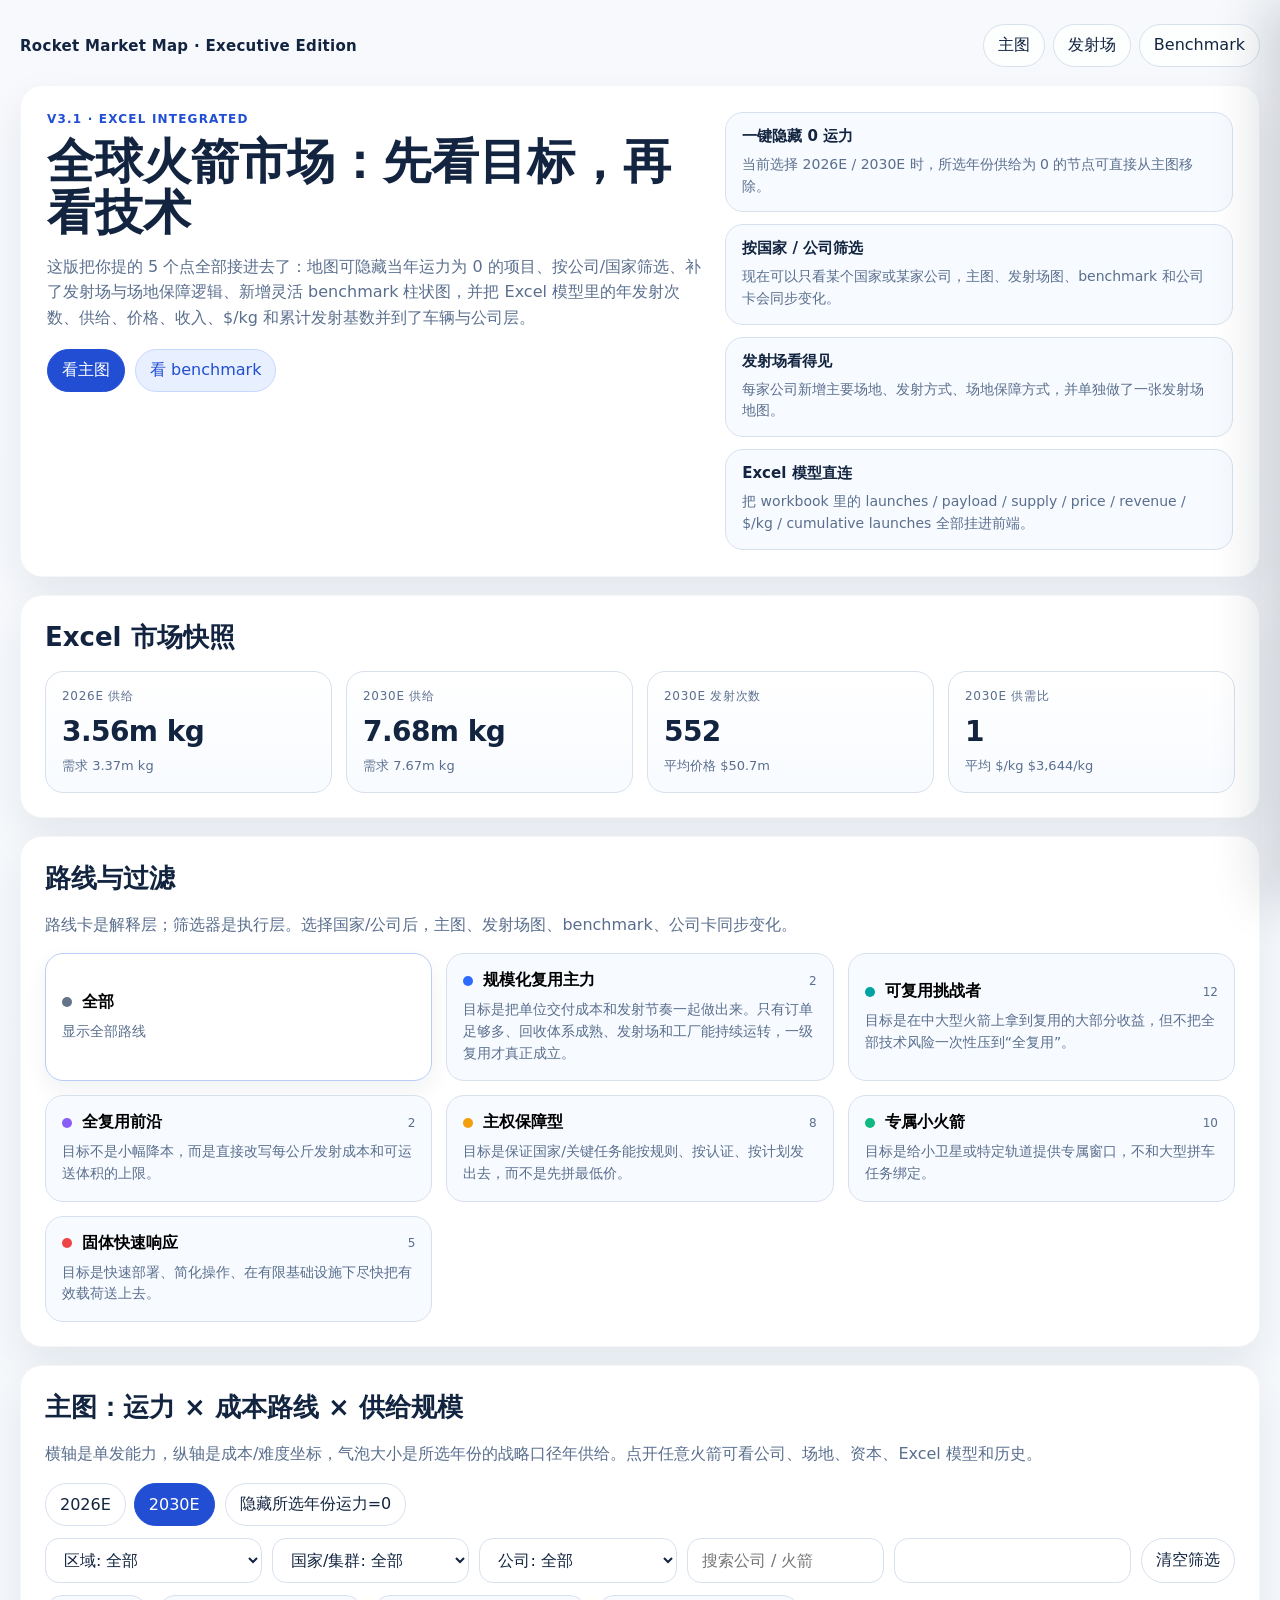
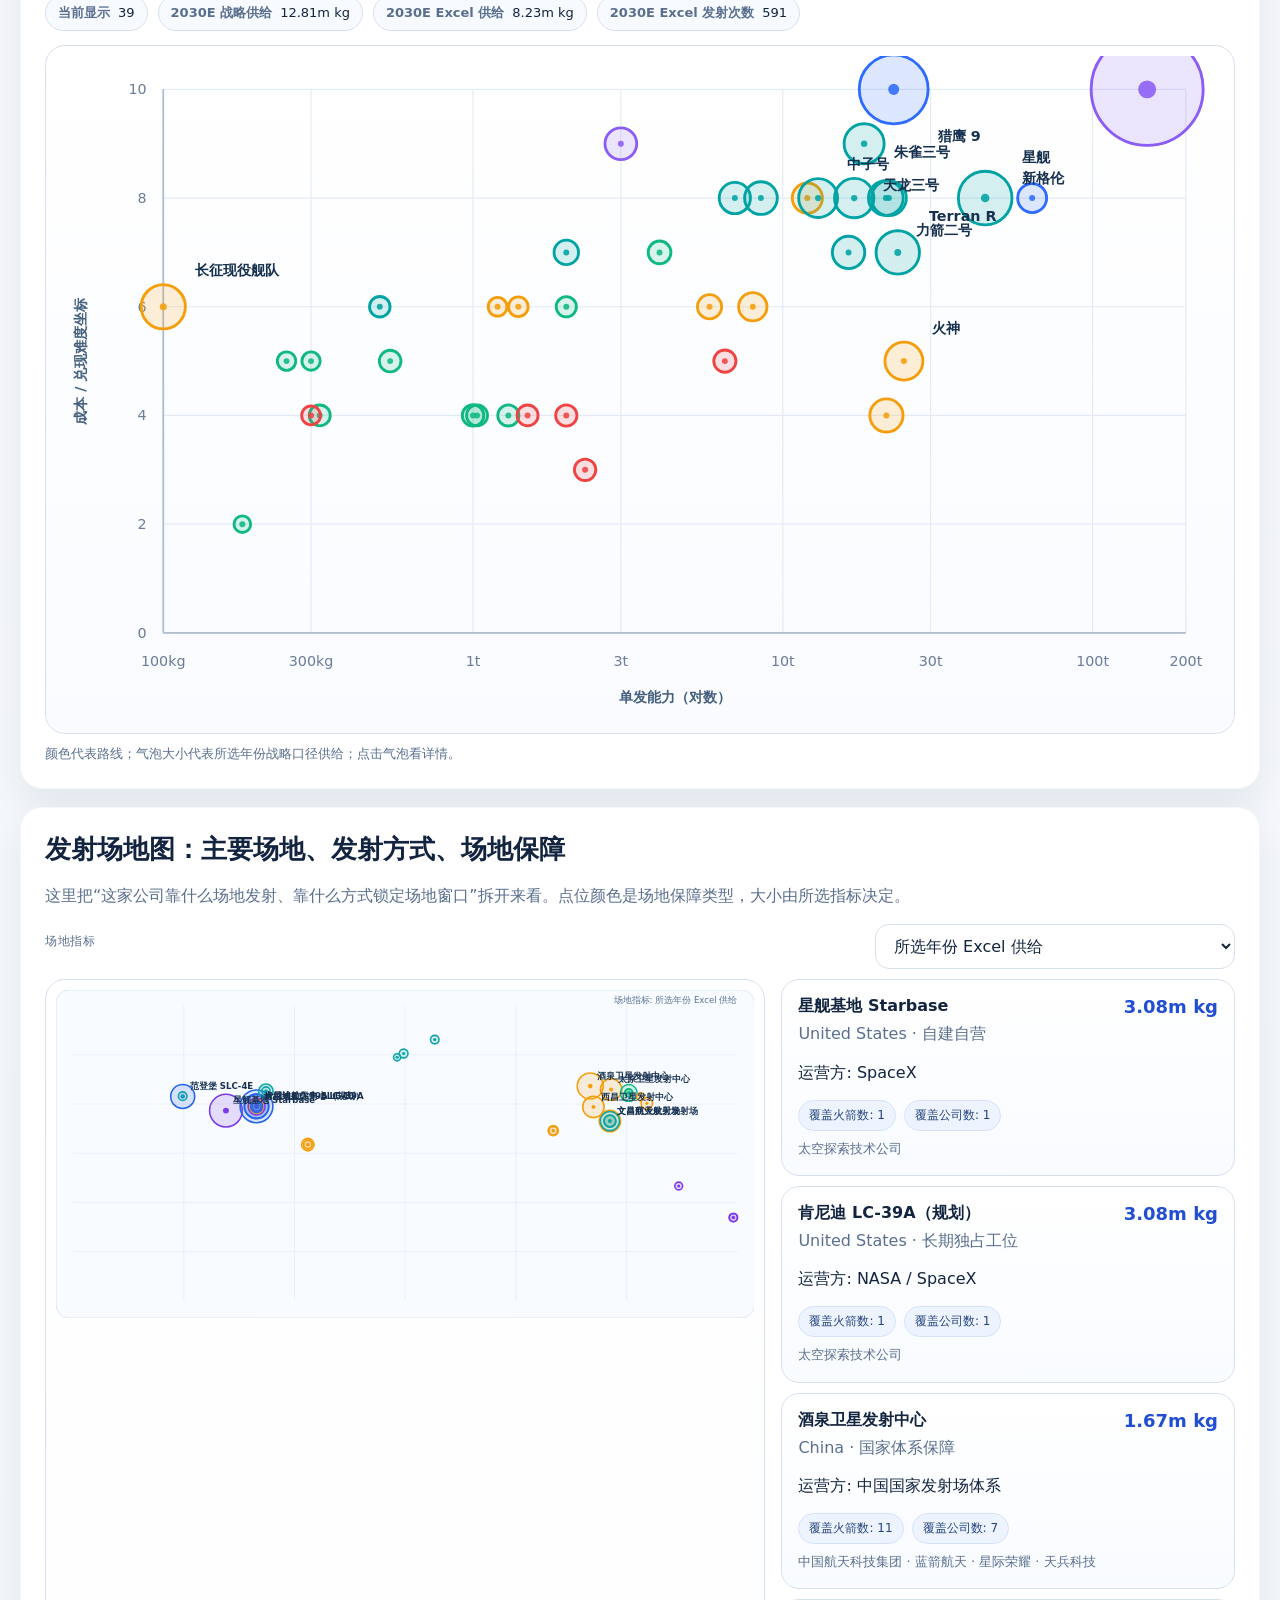
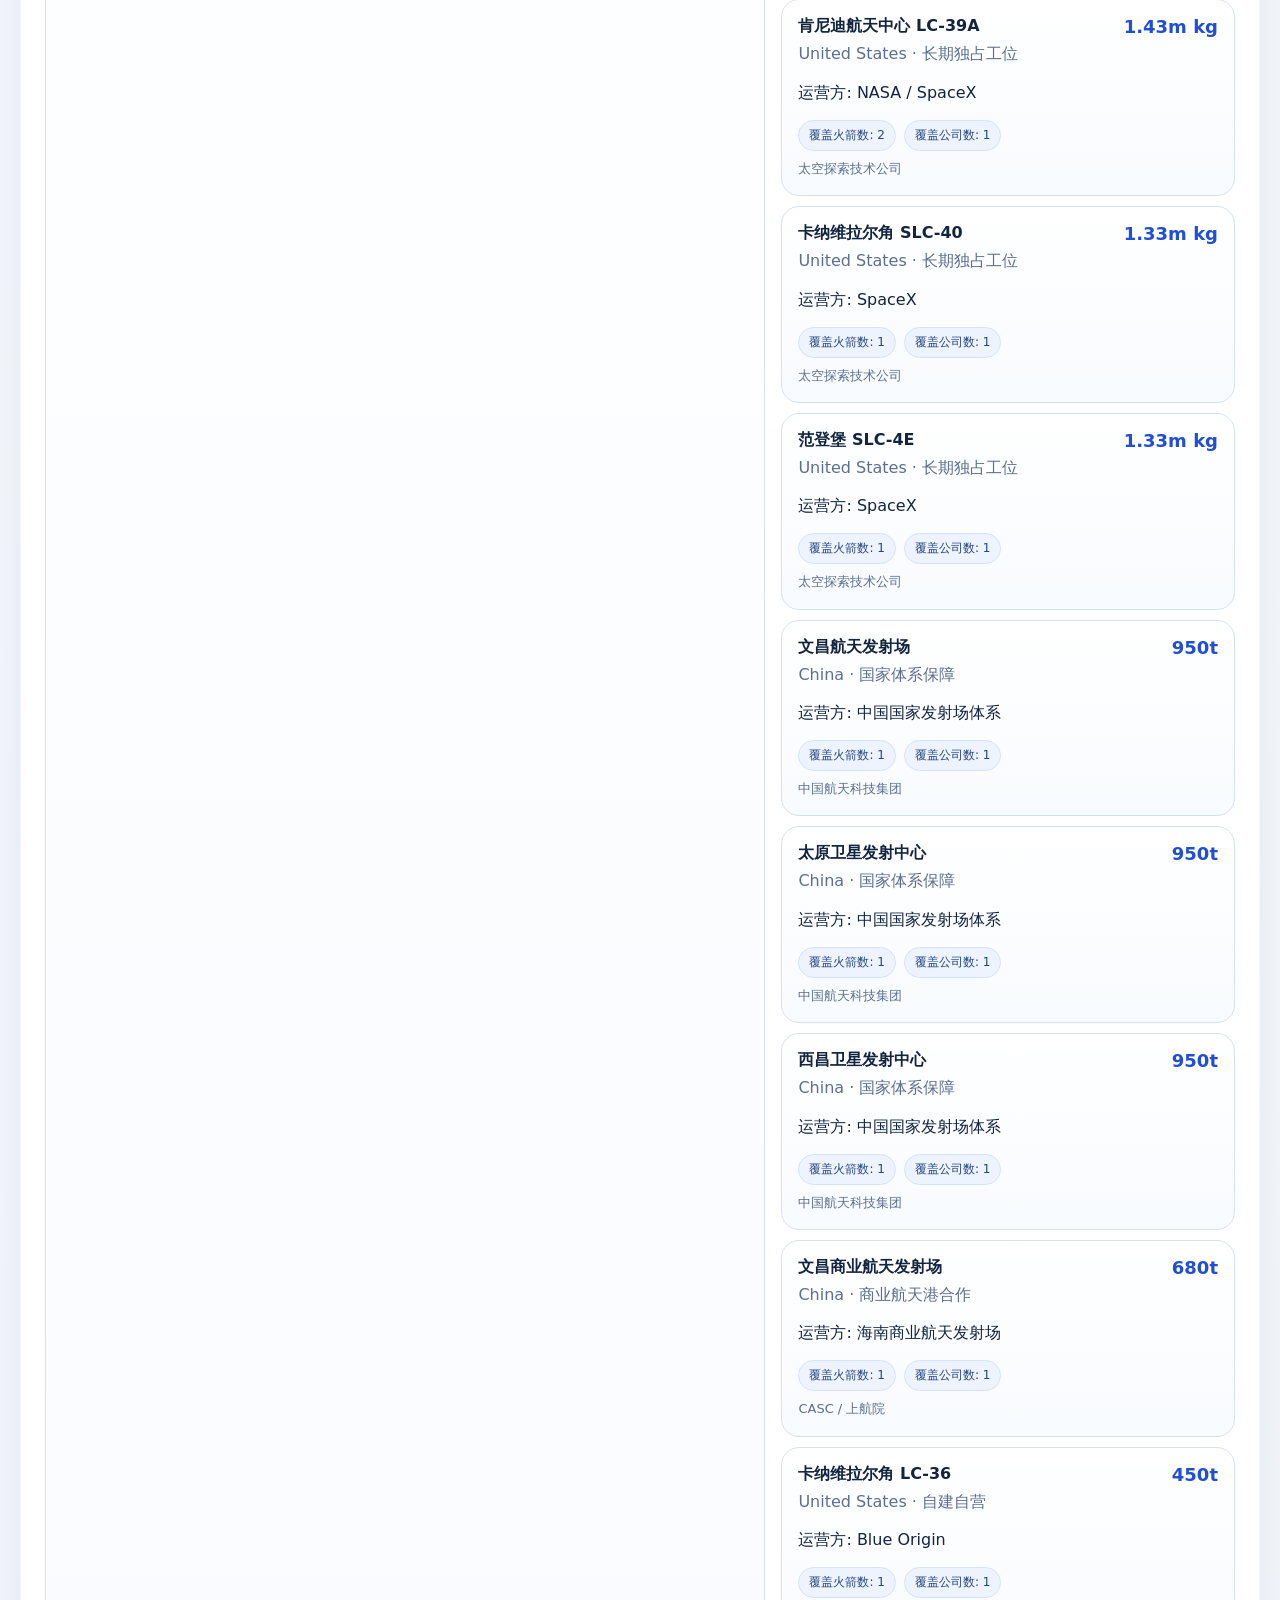
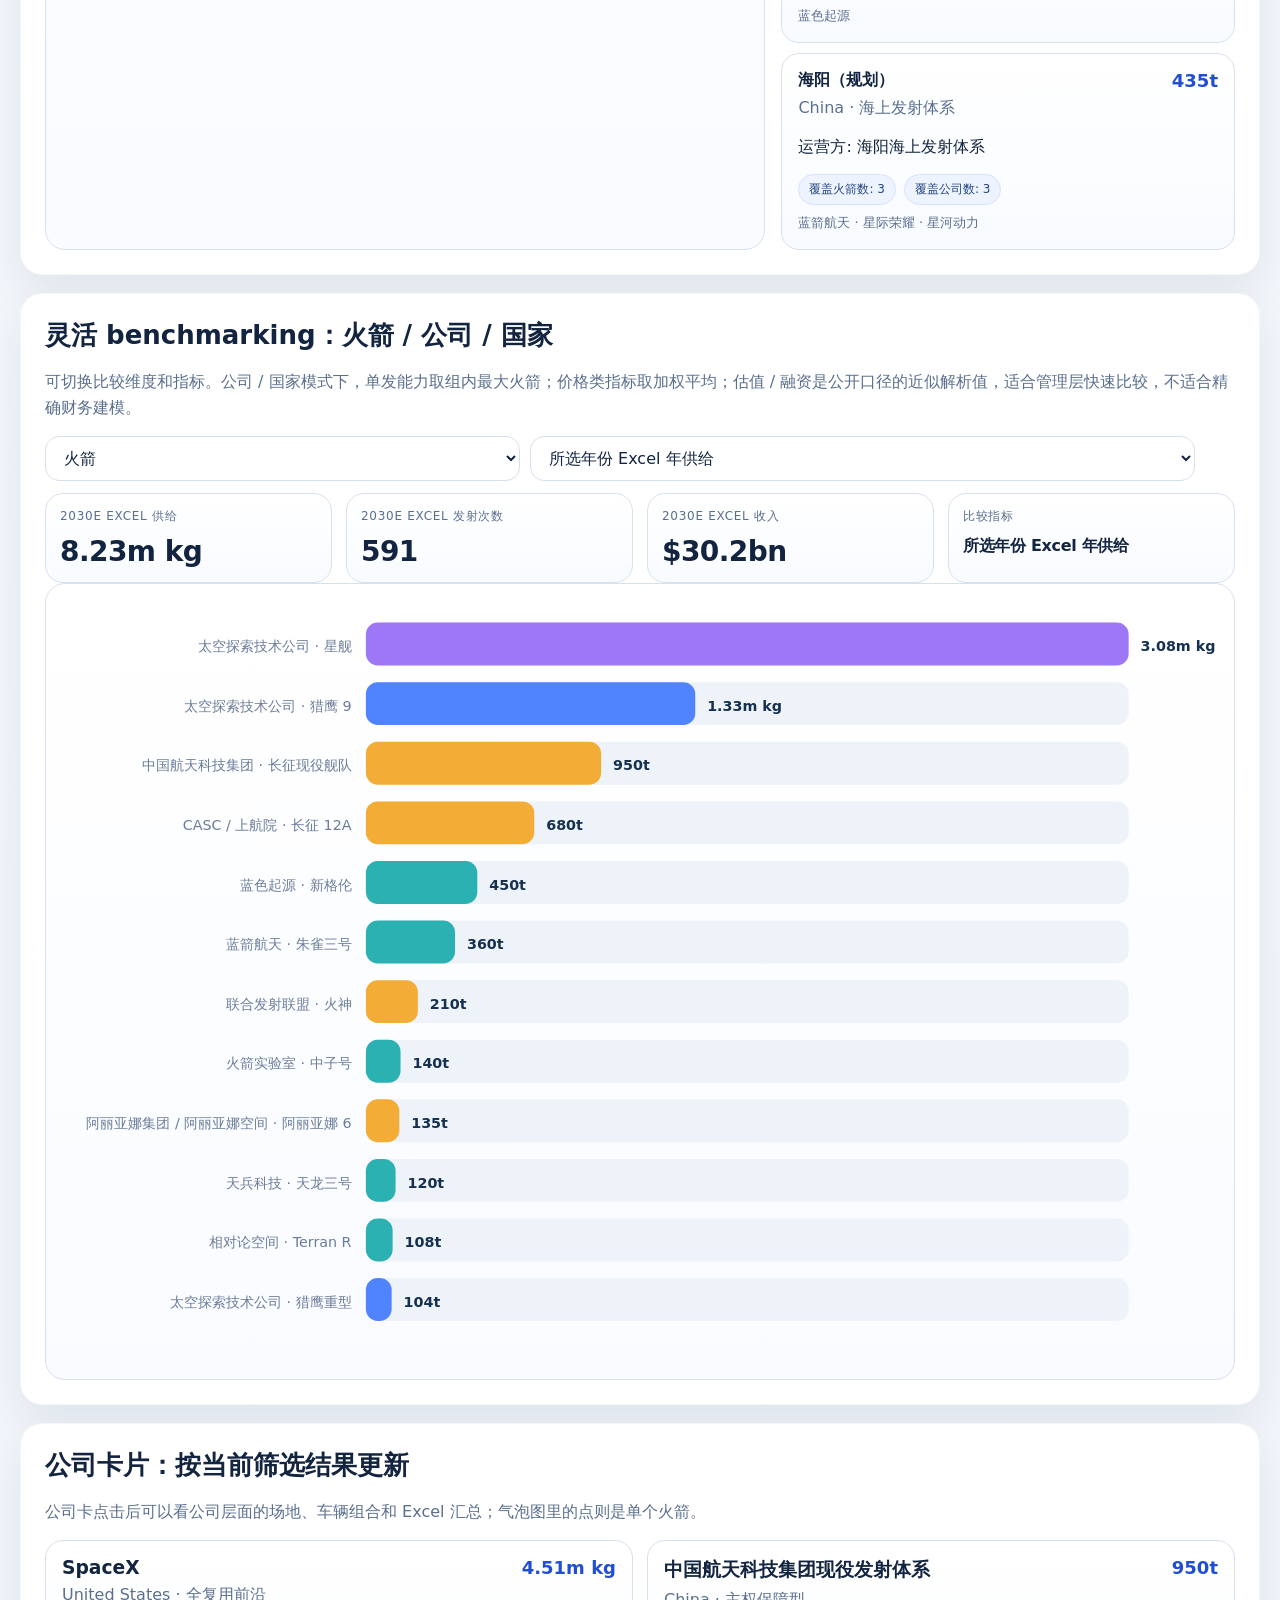
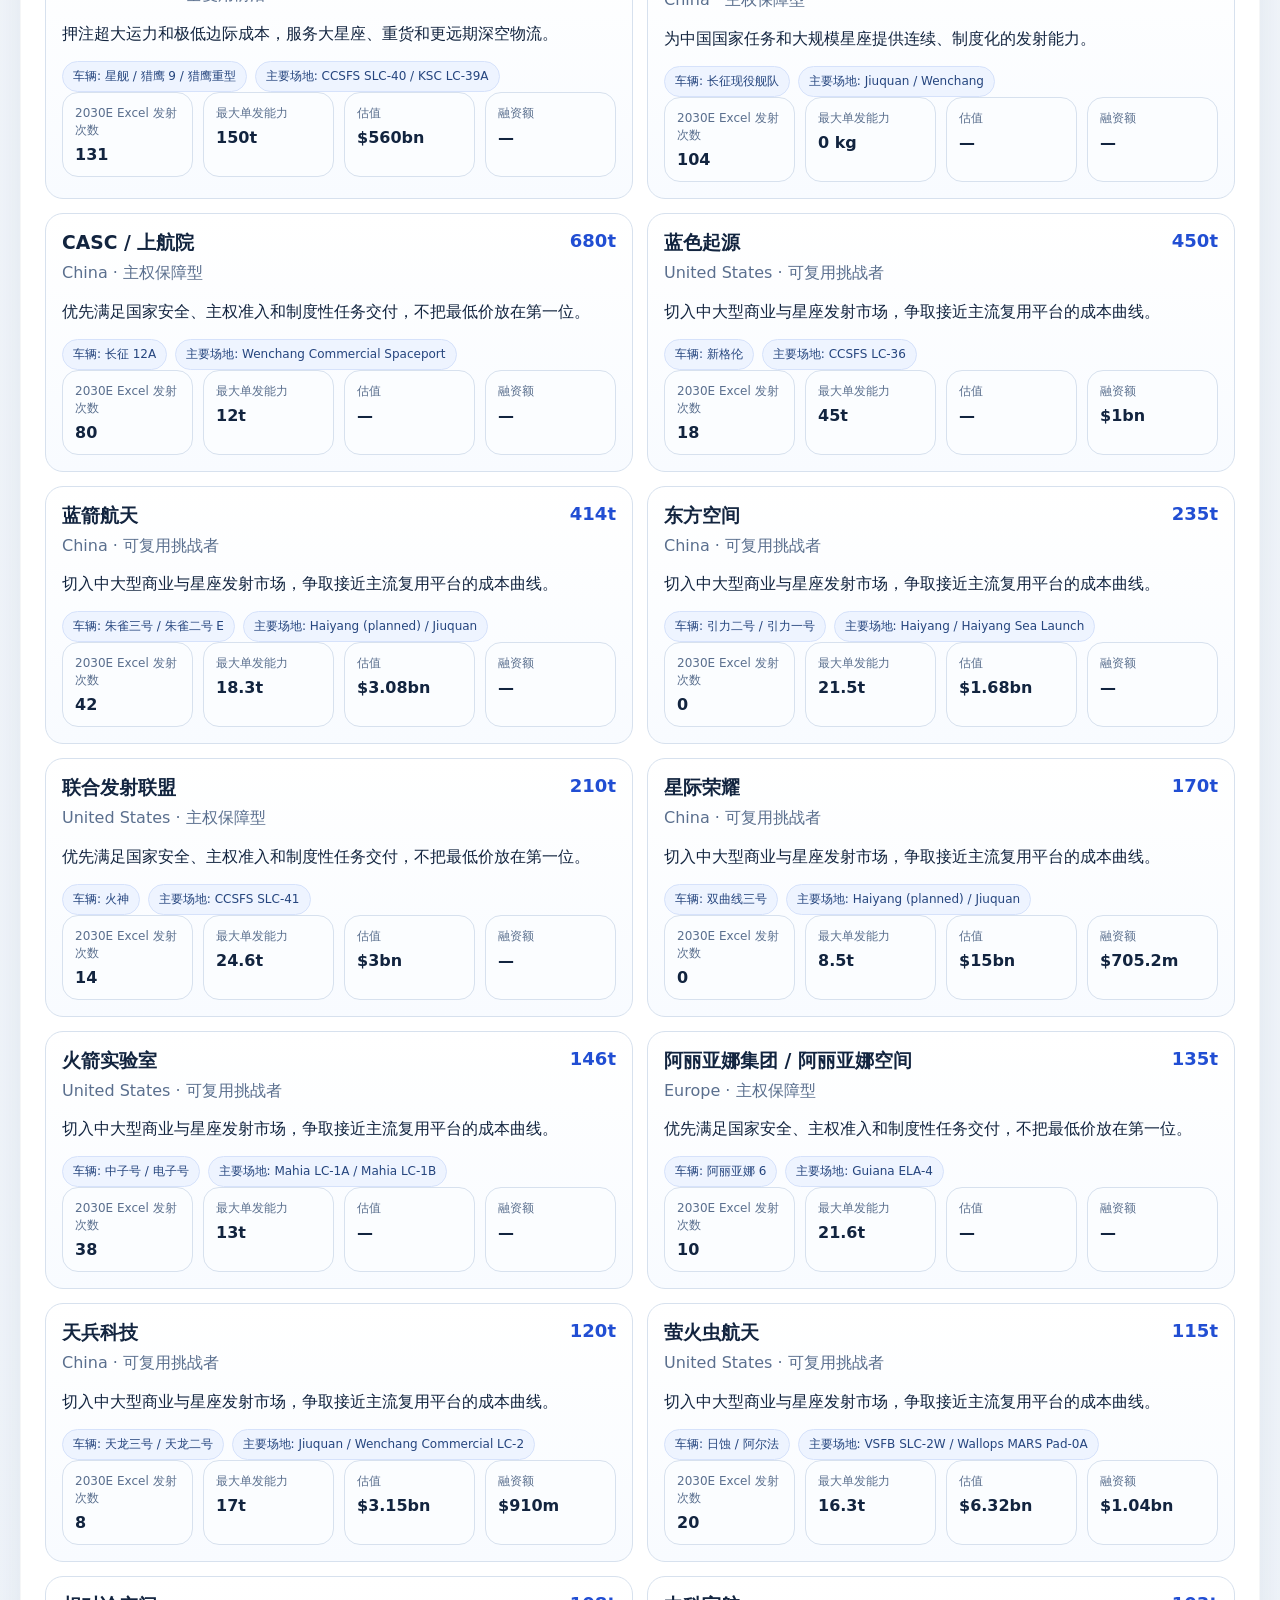
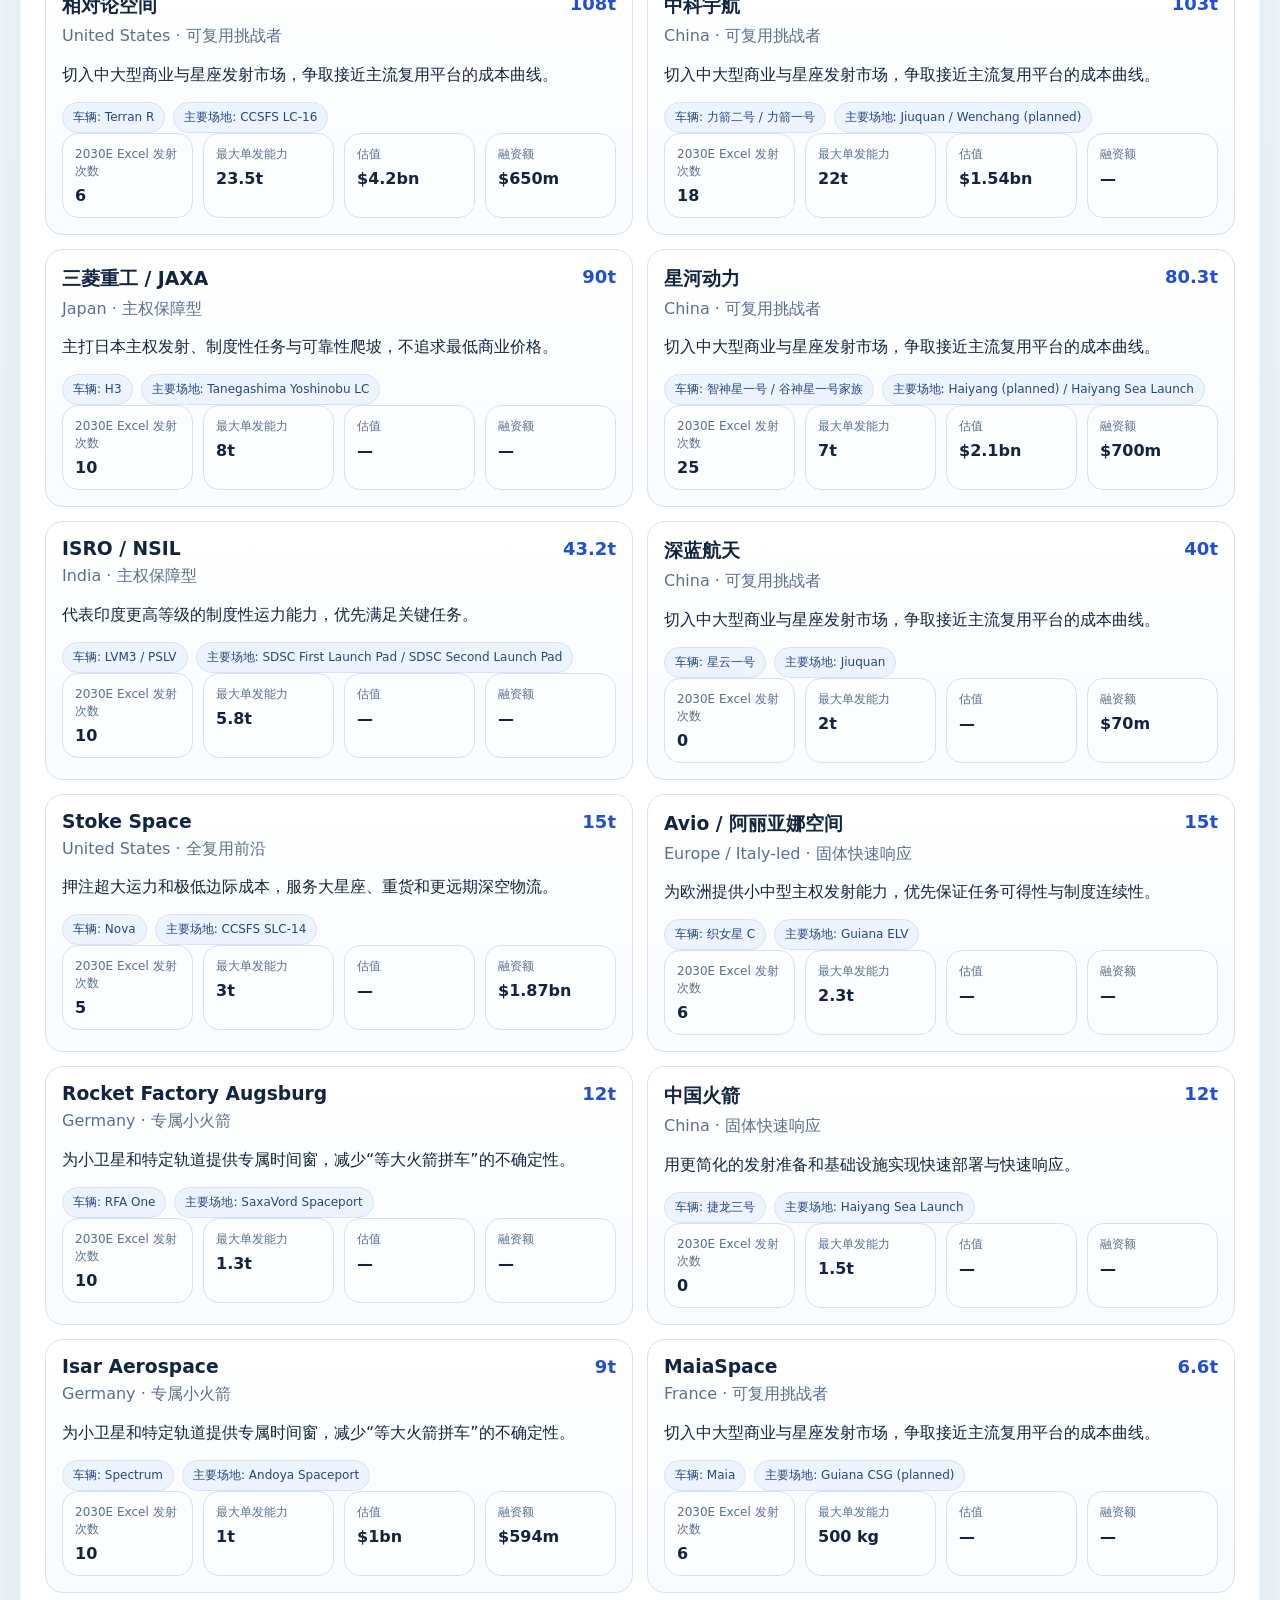
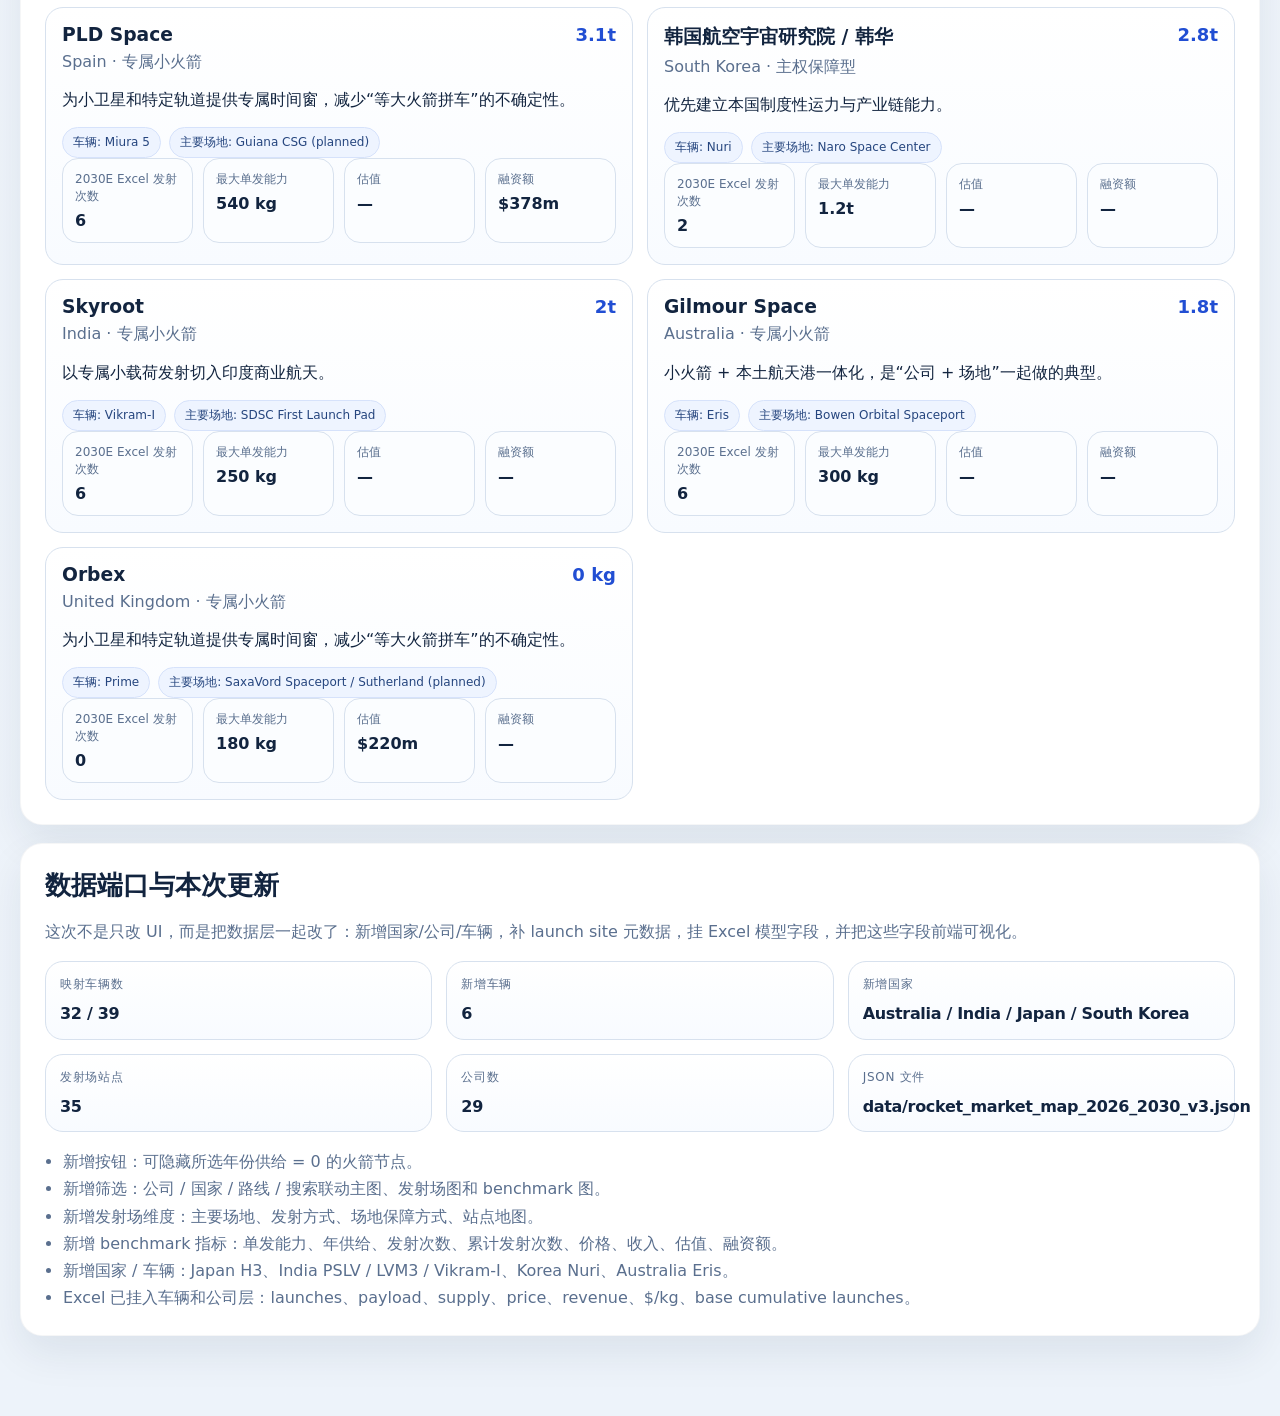
==== commit 1e9c7e31: "update to v3.1 excel integrated version" ====
--- a/index.html
+++ b/index.html
@@ -4,126 +4,136 @@
   <meta charset="UTF-8" />
   <meta name="viewport" content="width=device-width, initial-scale=1.0" />
   <title>全球火箭市场：先看目标，再看技术</title>
-  <meta name="description" content="面向管理层的简明版火箭市场地图：用少量高价值图表解释主流路线、目标、制约和公司选择。" />
+  <meta name="description" content="面向管理层的火箭市场地图，含发射场、benchmark 和 Excel 模型联动。" />
   <link rel="stylesheet" href="assets/styles.css" />
 </head>
 <body data-lang="zh">
   <div class="page-shell">
-    <header class="topbar wrap">
-      <div class="brand" id="brandTitle"></div>
-      <nav class="lang-switch">
-        <a href="index.html" class="lang-link active">中文</a>
-        <a href="en.html" class="lang-link ">English</a>
-      </nav>
-    </header>
+    <div class="wrap tooltip-host" id="tooltipHost">
+      <header class="topbar">
+        <div class="brand" id="brandTitle">全球火箭市场：先看目标，再看技术</div>
+        <nav class="topnav">
+          <a class="nav-link" href="#map" id="navMap">Map</a>
+          <a class="nav-link" href="#sites" id="navSites">Launch sites</a>
+          <a class="nav-link" href="#benchmark" id="navBenchmark">Benchmark</a>
+        </nav>
+      </header>
 
-    <main class="wrap">
       <section class="hero card">
-        <div class="hero-copy">
-          <p class="eyebrow" id="heroEyebrow"></p>
-          <h1 id="heroTitle"></h1>
-          <p class="hero-subtitle" id="heroSubtitle"></p>
+        <div>
+          <p class="eyebrow" id="heroEyebrow">v3.1</p>
+          <h1 id="heroTitle">全球火箭市场：先看目标，再看技术</h1>
+          <p class="hero-subtitle" id="heroSubtitle">面向管理层的火箭市场地图，含发射场、benchmark 和 Excel 模型联动。</p>
           <div class="hero-actions">
-            <a href="#map-section" class="button primary" id="ctaMap"></a>
-            <a href="#routes-section" class="button secondary" id="ctaRoutes"></a>
+            <a class="button primary" href="#map">看主图</a>
+            <a class="button secondary" href="#benchmark">看 benchmark</a>
           </div>
         </div>
-        <div class="hero-side" id="heroTakeaways"></div>
+        <div class="takeaways-grid" id="heroTakeaways"></div>
       </section>
 
-      <section class="overview-grid">
-        <div class="overview-card card" id="overviewCard1"></div>
-        <div class="overview-card card" id="overviewCard2"></div>
-        <div class="overview-card card" id="overviewCard3"></div>
+      <section class="section-card card">
+        <div class="section-head">
+          <h2 id="overviewTitle">Overview</h2>
+        </div>
+        <div class="overview-grid" id="overviewGrid"></div>
       </section>
 
-      <section class="card" id="principles-section">
+      <section class="section-card card" id="routes">
         <div class="section-head">
-          <div>
-            <h2 id="principlesTitle"></h2>
-            <p id="principlesSubtitle"></p>
-          </div>
-        </div>
-        <div class="principles-grid" id="principlesGrid"></div>
-        <div class="goals-block">
-          <div class="subhead-row">
-            <h3 id="goalsTitle"></h3>
-            <p id="goalsSubtitle"></p>
-          </div>
-          <div class="goal-pills" id="goalPills"></div>
-          <div class="goal-callout card accent" id="goalCallout"></div>
-        </div>
-      </section>
-
-      <section class="card" id="routes-section">
-        <div class="section-head">
-          <div>
-            <h2 id="routesTitle"></h2>
-            <p id="routesSubtitle"></p>
-          </div>
-          <button class="ghost-button" id="clearRouteFilter"></button>
+          <h2 id="routeTitle">Routes</h2>
+          <p class="section-subtitle" id="routeSubtitle"></p>
         </div>
         <div class="route-grid" id="routeGrid"></div>
       </section>
 
-      <section class="card" id="map-section">
-        <div class="section-head chart-head">
-          <div>
-            <h2 id="mapTitle"></h2>
-            <p id="mapSubtitle"></p>
+      <section class="section-card card" id="map">
+        <div class="section-head">
+          <h2 id="mapTitle">Map</h2>
+          <p class="section-subtitle" id="mapSubtitle"></p>
+        </div>
+        <div class="control-stack">
+          <div class="toggle-group">
+            <button class="toggle-btn" id="year2026">2026E</button>
+            <button class="toggle-btn" id="year2030">2030E</button>
           </div>
-          <div class="control-stack">
-            <div class="toggle-group" id="metricToggle"></div>
-            <div class="toggle-group" id="regionToggle"></div>
-          </div>
+          <button class="toggle-btn" id="hideZeroBtn">隐藏所选年份运力=0</button>
         </div>
-        <div class="chart-legend" id="chartLegend"></div>
-        <div class="bubble-card">
-          <svg id="bubbleChart" viewBox="0 0 1120 560" role="img" aria-label="bubble chart"></svg>
+        <div class="control-grid">
+          <select id="regionSelect" aria-label="region"></select>
+          <select id="countrySelect" aria-label="country"></select>
+          <select id="companySelect" aria-label="company"></select>
+          <input id="searchInput" type="search" aria-label="search" placeholder="search" />
+          <div class="select-inline"></div>
+          <button class="ghost-button" id="clearBtn">清空筛选</button>
+        </div>
+        <div class="summary-line" id="mapSummary"></div>
+        <div class="chart-shell">
+          <svg id="bubbleChart" role="img" aria-label="rocket market map"></svg>
           <div class="tooltip" id="tooltip" hidden></div>
         </div>
-        <div class="chart-note" id="mapNote"></div>
+        <div class="chart-note" id="mapLegend"></div>
       </section>
 
-      <section class="card" id="companies-section">
-        <div class="section-head company-head">
-          <div>
-            <h2 id="companiesTitle"></h2>
-            <p id="companiesSubtitle"></p>
-          </div>
-          <div class="company-tools">
-            <input type="search" id="companySearch" class="search-input" />
-          </div>
+      <section class="section-card card" id="sites">
+        <div class="section-head">
+          <h2 id="sitesTitle">Launch sites</h2>
+          <p class="section-subtitle" id="sitesSubtitle"></p>
         </div>
-        <div id="companyGroups"></div>
+        <div class="chart-toolbar">
+          <div class="metric-title" id="siteMetricLabel">场地指标</div>
+          <select id="siteMetricSelect" class="select-inline" style="width:min(360px,100%)"></select>
+        </div>
+        <div class="split-grid">
+          <div class="chart-shell"><svg id="siteMap" role="img" aria-label="launch site map"></svg></div>
+          <div class="site-list" id="siteList"></div>
+        </div>
       </section>
 
-      <section class="card muted-card" id="data-port-section">
+      <section class="section-card card" id="benchmark">
         <div class="section-head">
-          <div>
-            <h2 id="dataPortTitle"></h2>
-            <p id="dataPortSubtitle"></p>
-          </div>
+          <h2 id="benchmarkTitle">Benchmark</h2>
+          <p class="section-subtitle" id="benchmarkSubtitle"></p>
         </div>
-        <div class="port-grid" id="dataPortGrid"></div>
+        <div class="control-grid" style="grid-template-columns: 1fr 1.4fr auto auto auto auto;">
+          <select id="benchmarkMode" aria-label="mode"></select>
+          <select id="benchmarkMetric" aria-label="metric"></select>
+          <div></div><div></div><div></div><div></div>
+        </div>
+        <div class="benchmark-summary" id="benchmarkSummary"></div>
+        <div class="chart-shell"><svg id="benchmarkChart" role="img" aria-label="benchmark chart"></svg></div>
       </section>
-    </main>
+
+      <section class="section-card card" id="companies">
+        <div class="section-head">
+          <h2 id="listTitle">Companies</h2>
+          <p class="section-subtitle" id="listSubtitle"></p>
+        </div>
+        <div class="company-grid" id="companyGrid"></div>
+      </section>
+
+      <section class="section-card card" id="data">
+        <div class="section-head">
+          <h2 id="dataTitle">Data port</h2>
+          <p class="section-subtitle" id="dataSubtitle"></p>
+        </div>
+        <div id="dataPortGrid"></div>
+      </section>
+
+      <div class="footer-space"></div>
+    </div>
   </div>
 
   <div class="drawer-backdrop" id="drawerBackdrop" hidden></div>
-  <aside class="drawer" id="detailDrawer" aria-hidden="true">
-    <div class="drawer-head">
-      <div>
-        <p class="eyebrow" id="drawerEyebrow"></p>
-        <h2 id="drawerTitle"></h2>
-        <p class="drawer-subtitle" id="drawerSubtitle"></p>
-      </div>
-      <button class="icon-button" id="closeDrawer" aria-label="Close">×</button>
+  <aside class="drawer" id="detailDrawer" aria-modal="true" role="dialog">
+    <div class="drawer-header">
+      <button class="icon-button" id="closeDrawer">×</button>
     </div>
     <div class="drawer-body" id="drawerBody"></div>
   </aside>
 
-  <script>window.__INLINE_DATA__ = {"meta": {"version": "2026-03-06-v2", "title": "Global Launch Market Map 2026 / 2027-2030", "titleZh": "全球火箭市场地图 2026 / 2027-2030", "subtitle": "Interactive strategic dashboard for launch supply, technology routes, competitive economics and capital structure across the U.S., Europe and China.", "subtitleZh": "面向投资人与管理层的交互式战略仪表盘：系统梳理美国、欧洲、中国的发射供给、技术路线、成本竞争力与资本格局。", "scopeNote": "Coverage is a curated strategic map of orbital launch supply nodes in the U.S., Europe and China. It emphasizes programs that either deliver launch today or can materially shape the 2027-2030 reusable medium/heavy race.", "scopeNoteZh": "本网站覆盖美国、欧洲、中国的轨道发射供给节点，重点收录已经具备现实发射能力，或会显著影响 2027-2030 年可回收中重型火箭竞争格局的项目。", "methodology": ["Each node is assigned to one and only one time-status bucket, ownership bucket, reusability bucket, and propellant bucket.", "2026 deliverable kg is a conservative full-year base case for launch supply that is realistically deliverable in 2026.", "2030 potential kg is a strategy scenario, not management guidance, and is used to compare option value if ramp, reuse and manufacturing scale are achieved.", "Large state launch families are modeled as fleet nodes only when splitting sub-variants would create false precision or double count supply.", "New P0 / P1 fields such as first flight, total flights, engines and planned missions are best-effort public-data snapshots as of March 2026; some emerging programs are approximate where public disclosure is limited."], "methodologyZh": ["每个项目在时间状态、所有制、复用方式、推进剂路线上都只落入一个分类桶，避免重复计数。", "“2026 可交付运力”采用保守口径，代表今年更可能真实交付的发射供给，而不是纸面参数。", "“2030 潜在运力”是战略情景输入，用于比较复用、批产与发射频率跑通后的期权价值，并非管理层指引。", "当大型国家体系拆分到单型号会造成伪精确或重复统计时，本网站将其作为“舰队节点”处理。", "新增的首飞时间、累计发射次数、发动机和近期任务等字段，均为截至 2026 年 3 月的公开信息快照；对公开披露有限的新项目，个别值为近似口径。"], "insights": [{"title": "2026 still rewards real throughput", "body": "The global market is still anchored by who can repeatedly deliver launch this year, not by who has the most ambitious deck."}, {"title": "The next structural race is reusable medium/heavy", "body": "The core battleground from 2027 onward is whether reusable medium/heavy vehicles can convert first flight into cadence and margin."}, {"title": "Capital depth is a hard filter", "body": "Launch remains brutally capital intensive. Balance-sheet strength and state or public-market support matter almost as much as propulsion."}, {"title": "Payload class is the least sufficient metric", "body": "A bigger rocket on paper is not automatically a better business. Reuse depth, cadence, and market fit dominate long-run economics."}], "insightsZh": [{"title": "2026 年仍然是现实供给的游戏", "body": "今年真正重要的不是 PPT 上写了多少吨，而是谁能稳定、重复地把卫星送上去。"}, {"title": "下一场结构性竞争是“可回收中重型”", "body": "2027 年之后的关键，不再是谁先做出小火箭，而是谁能把中重型复用火箭做成可重复运营的产线。"}, {"title": "资本厚度几乎和推进系统一样重要", "body": "火箭研发极度烧钱，创始人资金、公开市场融资能力和国家产业资本，会直接决定谁能熬过最难的几年。"}, {"title": "单发运力是最容易误导的单一指标", "body": "火箭做得更大，并不自动意味着商业上更强。真正决定长期成本的是复用深度、发射频率和任务匹配度。"}], "requirementsCovered": ["P0: firstFlight, totalFlights, engines, plannedMissions", "P1: gtoPayload, techRoute, launchSite", "P2: constellationCapable, certified", "New views: timeline, cadence trend, engine comparison, geographic launch-site view", "UI cleanup: Chinese copy refreshed; explicit 'MECE' label removed from interface"]}, "nodes": [{"id": "spacex_f9", "region": "US", "country": "United States", "company": "SpaceX", "vehicle": "Falcon 9", "node_type": "vehicle", "ownership_class": "Private company", "maturity_class": "Mature service", "horizon_bucket": "Live 2026 supply", "single_launch_kg": 22800, "supply_2026_kg": 2550000, "supply_2030_kg": 1800000, "flights_2026_base": 112, "flights_2030_base": 79, "reusability_class": "Partial reusable", "propellant_class": "Kerosene/LOX", "architecture_class": "Two-stage medium/heavy launcher", "lift_class": "Heavy", "cost_score": 10, "confidence": "High", "route_summary": "Reusable first stage, mature booster reuse, high-rate factory and launch cadence.", "current_reality": "The baseline industrial launch system in 2026. It is already delivering launch at aviation-like cadence compared with everyone else.", "cost_thesis": "Still the benchmark on delivered cost because reuse depth, refurbishment learning curve, internal Starlink demand and launch cadence reinforce each other.", "valuation": "$560B+ secondary-market marks (widely reported range; private)", "funding": "Historically raised external capital; current financing mostly secondary transactions rather than classic venture rounds.", "investors": "Historical disclosed investors include Google and Fidelity; deep secondary-market demand.", "sources": [{"label": "Falcon 9 official specs", "url": "https://www.spacex.com/vehicles/falcon-9/"}, {"label": "Falcon reusability in user guide", "url": "https://www.spacex.com/assets/media/falcon-users-guide-2025-05-09.pdf"}, {"label": "2025 165 launches mention", "url": "https://www.spacex.com/launches/sl-17-32"}], "vehicleZh": "猎鹰 9", "companyZh": "太空探索技术公司", "firstFlightYear": 2010, "firstFlightStatus": "actual", "totalFlights": 490, "totalFlightsDisplay": "约 490+", "gtoPayloadKg": 8300, "recoveryMethod": "一级海上/陆上垂直回收；整流罩回收复用探索", "launchSites": ["KSC LC-39A", "CCSFS SLC-40", "VSFB SLC-4E"], "engines": [{"name": "Merlin 1D", "stage": "Stage 1", "count": 9, "thrust_kN": 845, "isp_s": 282}, {"name": "Merlin Vacuum", "stage": "Stage 2", "count": 1, "thrust_kN": 981, "isp_s": 348}], "techRoute": "两级入轨，煤油/液氧推进，一级垂直回收并高频复用，偏向把制造、回收、发射场与星座需求做成一体化工业系统。", "techRouteEn": "Two-stage-to-orbit kerolox launcher with vertically landing reusable first stage, built around industrial cadence and internal Starlink demand.", "launchHistory": {"2021": 31, "2022": 60, "2023": 96, "2024": 134, "2025": 165, "2026e": 112}, "plannedMissions": [{"date": "2026", "mission": "Starlink 主网持续部署", "missionEn": "Ongoing Starlink deployment", "orbit": "LEO"}, {"date": "2026", "mission": "政府/商业专属任务", "missionEn": "Government and commercial dedicated missions", "orbit": "LEO / GTO"}], "constellationCapable": true, "certified": "Commercial + government workhorse", "currentRealityZh": "已经形成稳定供给，是 2026 运力测算中最可信的一类节点。", "costThesisZh": "若一级复用、翻修和频率都能跑通，长期成本有望进入第一梯队。", "route_class": "scaled_reuse", "route_class_zh": "规模化复用主力", "route_class_en": "Scaled reusable workhorse", "route_order": 1, "route_color": "#2E6BFF", "target_goal_zh": "把火箭做成高频工业平台", "target_goal_en": "", "payload_bucket": "20t+", "supply_2026_t_display": "2,550t", "supply_2030_t_display": "1,800t", "single_launch_t_display": "22.8t", "gto_payload_t_display": "8.3t", "route_why_zh": "服务大星座、政府和商业混合市场，用高频复用把单位交付成本压低。", "constraint_zh": "真正的门槛不是回收本身，而是高频运行、翻修效率和发射场吞吐。", "watch_zh": "看飞行频率是否还能持续抬升，以及高价值任务是否继续信任这套体系。", "route_explainer_zh": "目标是把单位交付成本和发射节奏一起做出来。只有订单足够多、回收体系成熟、发射场和工厂能持续运转，一级复用才真正成立。", "route_tradeoff_zh": "好处是长期成本最低、节奏最快；代价是需要极高的飞行频率、运营纪律和资金投入。", "route_why_en": "Win mixed commercial and constellation demand by turning reuse into a high-cadence industrial system.", "constraint_en": "The true moat is cadence, refurbishment efficiency, launch-site throughput and internal demand, not just landing boosters.", "watch_en": "Watch whether cadence and high-value mission trust keep compounding."}, {"id": "spacex_fh", "region": "US", "country": "United States", "company": "SpaceX", "vehicle": "Falcon Heavy", "node_type": "vehicle", "ownership_class": "Private company", "maturity_class": "Mature service", "horizon_bucket": "Live 2026 supply", "single_launch_kg": 63800, "supply_2026_kg": 150000, "supply_2030_kg": 100000, "flights_2026_base": 3, "flights_2030_base": 2, "reusability_class": "Partial reusable", "propellant_class": "Kerosene/LOX", "architecture_class": "Three-core heavy launcher", "lift_class": "Heavy", "cost_score": 8, "confidence": "Medium", "route_summary": "Reusable side boosters and center-core family commonality with Falcon 9.", "current_reality": "Niche heavy-lift workhorse for missions that need more throw than Falcon 9 but not a full Starship-class vehicle.", "cost_thesis": "Competitive for specific heavy missions, but long-term economics likely get eclipsed by Starship if Starship becomes operational at scale.", "valuation": "$560B+ secondary-market marks at company level", "funding": "See SpaceX company financing context.", "investors": "See SpaceX company financing context.", "sources": [{"label": "Falcon Heavy official specs", "url": "https://www.spacex.com/vehicles/falcon-heavy"}, {"label": "Falcon user guide", "url": "https://www.spacex.com/assets/media/falcon-users-guide-2025-05-09.pdf"}], "vehicleZh": "猎鹰重型", "companyZh": "太空探索技术公司", "firstFlightYear": 2018, "firstFlightStatus": "actual", "totalFlights": 11, "totalFlightsDisplay": "11", "gtoPayloadKg": 26700, "recoveryMethod": "侧芯与部分中心芯垂直回收（视任务）", "launchSites": ["KSC LC-39A"], "engines": [{"name": "Merlin 1D", "stage": "Stage 1", "count": 27, "thrust_kN": 845, "isp_s": 282}, {"name": "Merlin Vacuum", "stage": "Stage 2", "count": 1, "thrust_kN": 981, "isp_s": 348}], "techRoute": "三芯级重型火箭，与猎鹰 9 共享大量部件，通过复用侧助推器降低重型任务边际成本。", "techRouteEn": "Triple-core heavy launcher sharing Falcon 9 hardware, using booster reuse to lower heavy-lift mission cost.", "launchHistory": {"2021": 0, "2022": 1, "2023": 3, "2024": 0, "2025": 0, "2026e": 3}, "plannedMissions": [{"date": "2026", "mission": "国家安全与高能轨道任务", "missionEn": "National security and high-energy missions", "orbit": "GTO / direct GEO / beyond LEO"}], "constellationCapable": false, "certified": "Commercial + NSSL heavy missions", "currentRealityZh": "已经形成稳定供给，是 2026 运力测算中最可信的一类节点。", "costThesisZh": "若一级复用、翻修和频率都能跑通，长期成本有望进入第一梯队。", "route_class": "scaled_reuse", "route_class_zh": "规模化复用主力", "route_class_en": "Scaled reusable workhorse", "route_order": 1, "route_color": "#2E6BFF", "target_goal_zh": "把火箭做成高频工业平台", "target_goal_en": "", "payload_bucket": "20t+", "supply_2026_t_display": "150t", "supply_2030_t_display": "100t", "single_launch_t_display": "63.8t", "gto_payload_t_display": "26.7t", "route_why_zh": "服务大星座、政府和商业混合市场，用高频复用把单位交付成本压低。", "constraint_zh": "真正的门槛不是回收本身，而是高频运行、翻修效率和发射场吞吐。", "watch_zh": "看飞行频率是否还能持续抬升，以及高价值任务是否继续信任这套体系。", "route_explainer_zh": "目标是把单位交付成本和发射节奏一起做出来。只有订单足够多、回收体系成熟、发射场和工厂能持续运转，一级复用才真正成立。", "route_tradeoff_zh": "好处是长期成本最低、节奏最快；代价是需要极高的飞行频率、运营纪律和资金投入。", "route_why_en": "Win mixed commercial and constellation demand by turning reuse into a high-cadence industrial system.", "constraint_en": "The true moat is cadence, refurbishment efficiency, launch-site throughput and internal demand, not just landing boosters.", "watch_en": "Watch whether cadence and high-value mission trust keep compounding."}, {"id": "spacex_starship", "region": "US", "country": "United States", "company": "SpaceX", "vehicle": "Starship", "node_type": "vehicle", "ownership_class": "Private company", "maturity_class": "Development / pre-scale", "horizon_bucket": "2027-2030 option", "single_launch_kg": 150000, "supply_2026_kg": 0, "supply_2030_kg": 6000000, "flights_2026_base": 0, "flights_2030_base": 40, "reusability_class": "Full reusable", "propellant_class": "Methane/LOX", "architecture_class": "Super heavy fully reusable stack", "lift_class": "Superheavy", "cost_score": 10, "confidence": "Low", "route_summary": "Full-stack methane reusability with on-orbit refueling ambition and very large fairing volume.", "current_reality": "Immense option value but not yet a dependable commercial supply source in the conservative 2026 base case.", "cost_thesis": "If rapid full reuse and turn-around are solved, it can rewrite the global marginal cost curve rather than just compete inside it.", "valuation": "$560B+ secondary-market marks at company level", "funding": "See SpaceX company financing context.", "investors": "See SpaceX company financing context.", "sources": [{"label": "Starship official specs", "url": "https://www.spacex.com/vehicles/starship"}, {"label": "2025 launch cadence context", "url": "https://www.spacex.com/launches/sl-17-32"}], "vehicleZh": "星舰", "companyZh": "太空探索技术公司", "firstFlightYear": 2023, "firstFlightStatus": "actual", "totalFlights": 7, "totalFlightsDisplay": "7 次综合飞行试验", "gtoPayloadKg": null, "recoveryMethod": "一级助推器与上面级目标均为全系统回收复用", "launchSites": ["Starbase", "KSC LC-39A (planned)"], "engines": [{"name": "Raptor", "stage": "Booster", "count": 33, "thrust_kN": 2800, "isp_s": 327}, {"name": "Raptor Vacuum / Sea-Level", "stage": "Ship", "count": 6, "thrust_kN": 2580, "isp_s": 380}], "techRoute": "超重型全甲烷全复用体系，目标是通过快速周转、大舱容和轨道加注重写边际成本曲线。", "techRouteEn": "Fully reusable methalox super-heavy system targeting airline-like reuse, giant payload volume and on-orbit refueling.", "launchHistory": {"2023": 2, "2024": 3, "2025": 5, "2026e": 4}, "plannedMissions": [{"date": "2026", "mission": "继续轨道级验证与回收试验", "missionEn": "Continued orbital-class test and recovery campaign", "orbit": "LEO / test"}, {"date": "2026-2027", "mission": "在轨加注与 Starlink v3 相关验证", "missionEn": "In-space refueling and Starlink v3 pathfinding", "orbit": "LEO"}], "constellationCapable": true, "certified": "Experimental; not yet bankable commercial service", "currentRealityZh": "更适合被看作 2027-2030 的期权价值，而不是可兑现的 2026 运力。", "costThesisZh": "如果快速周转与热防护兑现，长期边际成本上限最高，但工程风险也最高。", "route_class": "frontier_full_reuse", "route_class_zh": "全复用前沿", "route_class_en": "Full reuse frontier", "route_order": 3, "route_color": "#8B5CF6", "target_goal_zh": "用全复用改写成本和体积上限", "target_goal_en": "", "payload_bucket": "20t+", "supply_2026_t_display": "0 kg", "supply_2030_t_display": "6,000t", "single_launch_t_display": "150t", "gto_payload_t_display": "—", "route_why_zh": "押注超大运力和极低边际成本，服务大星座、重货和更远期深空物流。", "constraint_zh": "真正难点在热防护、快速周转、再入控制、以及完整运营闭环。", "watch_zh": "看热防护、在轨补加注、回收和快速周转能否连成闭环；这决定它是不是“工程现实”而非“物理上可行”。", "route_explainer_zh": "目标不是小幅降本，而是直接改写每公斤发射成本和可运送体积的上限。", "route_tradeoff_zh": "好处是上限最高；代价是热防护、快速周转、轨道补加注等系统难度显著更高。", "route_why_en": "Rewrite payload and marginal-cost ceilings through full reusability.", "constraint_en": "Thermal protection, turnaround, reentry control and full operations are the hard parts.", "watch_en": "Watch whether the full flight-and-reuse loop becomes repeatable."}, {"id": "blue_new_glenn", "region": "US", "country": "United States", "company": "Blue Origin", "vehicle": "New Glenn", "node_type": "vehicle", "ownership_class": "Private company", "maturity_class": "Early operations", "horizon_bucket": "Live 2026 supply", "single_launch_kg": 45000, "supply_2026_kg": 135000, "supply_2030_kg": 900000, "flights_2026_base": 3, "flights_2030_base": 20, "reusability_class": "Partial reusable", "propellant_class": "Mixed cryogenic", "architecture_class": "Reusable first stage + hydrogen upper stage", "lift_class": "Heavy", "cost_score": 8, "confidence": "Medium", "route_summary": "Methane BE-4 booster with reusable first stage and hydrogen upper stage for high-energy missions.", "current_reality": "Now real, no longer a perpetual future promise, but still early in the cadence ramp versus Falcon-class operations.", "cost_thesis": "Can become a credible heavy reusable competitor if flight rate climbs; without cadence, fixed costs stay heavy.", "valuation": "No public valuation; founder-funded", "funding": "Jeff Bezos has said he sells about $1B of Amazon stock per year to fund Blue Origin.", "investors": "Founder-funded by Jeff Bezos.", "sources": [{"label": "New Glenn official specs", "url": "https://www.blueorigin.com/new-glenn"}, {"label": "Second flight and booster landing", "url": "https://www.reuters.com/science/blue-origin-launches-new-glenn-rocket-companys-first-nasa-scale-science-mission-2025-11-13/"}, {"label": "Bezos funding comment", "url": "https://www.reuters.com/article/world/bezos-is-selling-1-billion-of-amazon-stock-a-year-to-fund-rocket-venture-idUSKBN17731H/"}], "vehicleZh": "新格伦", "companyZh": "蓝色起源", "firstFlightYear": 2025, "firstFlightStatus": "actual", "totalFlights": 2, "totalFlightsDisplay": "2", "gtoPayloadKg": 13000, "recoveryMethod": "一级海上平台垂直回收；设计寿命至少 25 次", "launchSites": ["CCSFS LC-36"], "engines": [{"name": "BE-4", "stage": "Stage 1", "count": 7, "thrust_kN": 2400, "isp_s": 310}, {"name": "BE-3U", "stage": "Stage 2", "count": 2, "thrust_kN": 710, "isp_s": 452}], "techRoute": "一级甲烷重复使用 + 氢氧上面级，兼顾大直径整流罩与高能轨道能力。", "techRouteEn": "Reusable methalox first stage with hydrolox upper stage, combining heavy-lift volume with high-energy mission capability.", "launchHistory": {"2025": 2, "2026e": 3}, "plannedMissions": [{"date": "2026", "mission": "ESCAPADE / 科学任务与 Kuiper 任务爬坡", "missionEn": "Science missions and Kuiper ramp", "orbit": "TLI / LEO / GTO"}, {"date": "2026-2027", "mission": "提升回收与发射频率", "missionEn": "Cadence and reuse ramp", "orbit": "Mixed"}], "constellationCapable": true, "certified": "Early commercial operations", "currentRealityZh": "已经不再是纸面项目，但发射频率、供应链和可靠性仍处在爬坡阶段。", "costThesisZh": "若一级复用、翻修和频率都能跑通，长期成本有望进入第一梯队。", "route_class": "reuse_challenger", "route_class_zh": "可复用挑战者", "route_class_en": "Reusable challengers", "route_order": 2, "route_color": "#00A3A3", "target_goal_zh": "在主流中大型市场复制复用红利", "target_goal_en": "", "payload_bucket": "20t+", "supply_2026_t_display": "135t", "supply_2030_t_display": "900t", "single_launch_t_display": "45t", "gto_payload_t_display": "13t", "route_why_zh": "切入中大型商业与星座发射市场，争取接近主流复用平台的成本曲线。", "constraint_zh": "核心难点是发动机成熟度、一级回收验证、资金消耗和规模化制造。", "watch_zh": "看 New Glenn 是否把“首飞成功”变成“可持续提频”，以及一级回收是否形成常态。", "route_explainer_zh": "目标是在中大型火箭上拿到复用的大部分收益，但不把全部技术风险一次性压到“全复用”。", "route_tradeoff_zh": "好处是有机会逐步逼近主力复用平台的成本；代价是既要承担回收复杂度，又还没形成高频规模。", "route_why_en": "Capture most reuse benefits in medium/heavy launch without betting everything on full reuse from day one.", "constraint_en": "Main hurdles are engine maturity, landing validation, capital burn and manufacturing scale-up.", "watch_en": "Watch first flight, recovery milestones and the shift from demos to repeat production."}, {"id": "ula_vulcan", "region": "US", "country": "United States", "company": "United Launch Alliance", "vehicle": "Vulcan", "node_type": "vehicle", "ownership_class": "Industrial JV / incumbent", "maturity_class": "Early operations", "horizon_bucket": "Live 2026 supply", "single_launch_kg": 24600, "supply_2026_kg": 100000, "supply_2030_kg": 300000, "flights_2026_base": 4, "flights_2030_base": 12, "reusability_class": "Expendable", "propellant_class": "Mixed cryogenic", "architecture_class": "Methane booster + hydrogen upper stage; solid-boosted variants", "lift_class": "Heavy", "cost_score": 5, "confidence": "Medium", "route_summary": "High-performance methane/hydrogen architecture optimized for government and heavy commercial work, but without current operational reuse.", "current_reality": "Strong backlog and strong strategic relevance, but the 2026 anomaly pause lowers short-term schedule certainty.", "cost_thesis": "Reliable mission assurance matters, yet structurally it is unlikely to beat high-frequency reusable systems on long-run cost per kg.", "valuation": "$2B-$3B sale-talk valuation range (reported)", "funding": "Not venture-backed in the normal sense; Boeing/Lockheed JV with government-heavy backlog.", "investors": "Boeing, Lockheed Martin.", "sources": [{"label": "Vulcan official performance", "url": "https://www.ulalaunch.com/rockets/vulcan-centaur"}, {"label": "NSSL Lane 2 award context", "url": "https://www.reuters.com/business/aerospace-defense/spacex-ula-expected-clinch-multibillion-dollar-contract-key-pentagon-launch-2025-04-04/"}, {"label": "Pause after anomaly", "url": "https://www.airandspaceforces.com/space-force-pauses-vulcan-missions-anomaly/"}], "vehicleZh": "火神", "companyZh": "联合发射联盟", "firstFlightYear": 2024, "firstFlightStatus": "actual", "totalFlights": 4, "totalFlightsDisplay": "4", "gtoPayloadKg": 14300, "recoveryMethod": "当前基本一次性；长期曾规划 SMART 发动机回收但未成为现役能力", "launchSites": ["CCSFS SLC-41"], "engines": [{"name": "BE-4", "stage": "Stage 1", "count": 2, "thrust_kN": 2400, "isp_s": 310}, {"name": "RL10C", "stage": "Centaur V", "count": 2, "thrust_kN": 106, "isp_s": 451}], "techRoute": "甲烷一级 + 氢氧 Centaur V 上面级，强调高任务保障和高能轨道能力，当前不依赖运营复用。", "techRouteEn": "Methalox booster with hydrolox Centaur V upper stage, optimized for mission assurance and high-energy performance rather than routine reuse.", "launchHistory": {"2024": 2, "2025": 2, "2026e": 4}, "plannedMissions": [{"date": "2026", "mission": "Kuiper 星座与国家安全任务", "missionEn": "Kuiper and national security backlog", "orbit": "LEO / GTO"}], "constellationCapable": true, "certified": "U.S. national security qualified / subject to anomaly clearances", "currentRealityZh": "已经不再是纸面项目，但发射频率、供应链和可靠性仍处在爬坡阶段。", "costThesisZh": "短期交付价值明确，但在长期结构性成本上通常不及高频复用体系。", "route_class": "sovereign_assured", "route_class_zh": "主权保障型", "route_class_en": "Sovereign assured access", "route_order": 4, "route_color": "#F59E0B", "target_goal_zh": "保证关键任务的自主可达性", "target_goal_en": "", "payload_bucket": "20t+", "supply_2026_t_display": "100t", "supply_2030_t_display": "300t", "single_launch_t_display": "24.6t", "gto_payload_t_display": "14.3t", "route_why_zh": "优先满足国家安全、主权准入和制度性任务交付，不把最低价放在第一位。", "constraint_zh": "认证、制度流程和分散供应链会拖慢节奏，也会抬高总体成本。", "watch_zh": "看政府订单延续性、认证进展，以及是否引入适度复用来改善成本。", "route_explainer_zh": "目标是保证国家/关键任务能按规则、按认证、按计划发出去，而不是先拼最低价。", "route_tradeoff_zh": "好处是可靠、任务范围广、政治与安全价值高；代价通常是成本更高、节奏更慢。", "route_why_en": "Prioritize sovereign mission assurance and certification over absolute minimum price.", "constraint_en": "Certification, procurement rules and fragmented supply chains slow cadence and raise cost.", "watch_en": "Watch order continuity, certification and whether mild reuse enters the stack."}, {"id": "rocketlab_electron", "region": "US", "country": "United States / New Zealand operations", "company": "Rocket Lab", "vehicle": "Electron", "node_type": "vehicle", "ownership_class": "Public company", "maturity_class": "Mature service", "horizon_bucket": "Live 2026 supply", "single_launch_kg": 320, "supply_2026_kg": 8000, "supply_2030_kg": 12000, "flights_2026_base": 25, "flights_2030_base": 38, "reusability_class": "Expendable", "propellant_class": "Kerosene/LOX", "architecture_class": "Small dedicated launcher", "lift_class": "Micro", "cost_score": 4, "confidence": "High", "route_summary": "Dedicated small-launch vehicle with high cadence and strong operational discipline rather than lowest possible $/kg.", "current_reality": "Arguably the strongest pure-play small-launch franchise outside SpaceX’s rideshare gravity well.", "cost_thesis": "Electron wins on schedule control and dedicated access, not on lowest marginal cost; Neutron matters for Rocket Lab’s next step in economics.", "valuation": "Public company (market value fluctuates with share price)", "funding": "Public equity access plus operating cash generation from launch and space systems.", "investors": "Public shareholders.", "sources": [{"label": "Electron official specs", "url": "https://rocketlabcorp.com/launch/reusable-rockets/"}, {"label": "2025 21 launches official", "url": "https://rocketlabcorp.com/updates/rocket-lab-successfully-launches-for-iqps-ends-2025-with-21-launches-and-100-mission-succes/"}, {"label": "Rocket Lab Reuters company page", "url": "https://www.reuters.com/markets/companies/RKLB.O/"}], "vehicleZh": "电子号", "companyZh": "火箭实验室", "firstFlightYear": 2017, "firstFlightStatus": "actual", "totalFlights": 63, "totalFlightsDisplay": "约 63", "gtoPayloadKg": 0, "recoveryMethod": "现役以一次性为主；曾进行过一级回收试验，但商业模式仍以专属小火箭为核心", "launchSites": ["Mahia LC-1A", "Mahia LC-1B", "Wallops LC-2"], "engines": [{"name": "Rutherford", "stage": "Stage 1", "count": 9, "thrust_kN": 25, "isp_s": 311}, {"name": "Rutherford Vacuum", "stage": "Stage 2", "count": 1, "thrust_kN": 25, "isp_s": 343}, {"name": "Curie", "stage": "Kick stage", "count": 1, "thrust_kN": 0.12, "isp_s": 320}], "techRoute": "小型专属发射平台，以电泵煤油发动机、快速集成与高任务纪律取胜，而不是极限低成本/kg。", "techRouteEn": "Dedicated small launcher using electric-pump kerolox engines, optimized for schedule control and operational discipline rather than absolute $/kg.", "launchHistory": {"2021": 6, "2022": 9, "2023": 10, "2024": 16, "2025": 21, "2026e": 25}, "plannedMissions": [{"date": "2026", "mission": "专属小卫星与 HASTE 任务", "missionEn": "Dedicated smallsat and HASTE missions", "orbit": "LEO / suborbital"}, {"date": "2026", "mission": "美国本土发射能力继续爬坡", "missionEn": "Continued Wallops utilization", "orbit": "LEO"}], "constellationCapable": false, "certified": "Commercial service", "currentRealityZh": "已经形成稳定供给，是 2026 运力测算中最可信的一类节点。", "costThesisZh": "短期交付价值明确，但在长期结构性成本上通常不及高频复用体系。", "route_class": "dedicated_small", "route_class_zh": "专属小火箭", "route_class_en": "Dedicated small launchers", "route_order": 5, "route_color": "#10B981", "target_goal_zh": "卖“专属时间窗”和轨道灵活性", "target_goal_en": "", "payload_bucket": "Sub-1t", "supply_2026_t_display": "8.0t", "supply_2030_t_display": "12t", "single_launch_t_display": "320 kg", "gto_payload_t_display": "0 kg", "route_why_zh": "为小卫星和特定轨道提供专属时间窗，减少“等大火箭拼车”的不确定性。", "constraint_zh": "Electron 的核心挑战不是能不能飞，而是如何在保持专属灵活性的同时扩大经济规模。", "watch_zh": "看是否拿到稳定专属订单，或者向更大、更可复用的平台升级。", "route_explainer_zh": "目标是给小卫星或特定轨道提供专属窗口，不和大型拼车任务绑定。", "route_tradeoff_zh": "好处是灵活、等待时间短；代价是单位成本通常更高，单发运力有限。", "route_why_en": "Sell dedicated launch windows and orbit flexibility to small-satellite customers.", "constraint_en": "Dedicated launch is useful, but hard to make cheap without steady volume.", "watch_en": "Watch dedicated demand durability or migration toward larger reusable vehicles."}, {"id": "rocketlab_neutron", "region": "US", "country": "United States", "company": "Rocket Lab", "vehicle": "Neutron", "node_type": "vehicle", "ownership_class": "Public company", "maturity_class": "Development / pre-scale", "horizon_bucket": "2027-2030 option", "single_launch_kg": 13000, "supply_2026_kg": 0, "supply_2030_kg": 325000, "flights_2026_base": 0, "flights_2030_base": 25, "reusability_class": "Partial reusable", "propellant_class": "Methane/LOX", "architecture_class": "Reusable medium launcher", "lift_class": "Medium", "cost_score": 8, "confidence": "Medium", "route_summary": "Medium reusable rocket sized for constellation deployment, national security and cargo missions.", "current_reality": "Important strategic option, but delayed to late 2026 after a tank test failure so it is not counted in conservative 2026 live supply.", "cost_thesis": "Among the clearest non-SpaceX medium-class reusable cost threats if Rocket Lab converts development discipline into cadence.", "valuation": "Public company (vehicle option embedded in Rocket Lab market cap)", "funding": "Funded through public company balance sheet and capital markets.", "investors": "Public shareholders.", "sources": [{"label": "Neutron payload guide", "url": "https://rocketlabcorp.com/assets/Uploads/Rocket-Lab-Neutron-PUG-reduced-final.pdf"}, {"label": "Neutron $55M pricing and delay discussion", "url": "https://www.investors.com/news/rocket-lab-earnings-q4-2025-rklb-stock-ast-spacemobile-asts-spacex/"}], "vehicleZh": "中子号", "companyZh": "火箭实验室", "firstFlightYear": 2026, "firstFlightStatus": "planned", "totalFlights": 0, "totalFlightsDisplay": "0", "gtoPayloadKg": 1500, "recoveryMethod": "一级与整流罩一体化回收，第二级一次性", "launchSites": ["Wallops MARS Pad-0A"], "engines": [{"name": "Archimedes", "stage": "Stage 1", "count": 9, "thrust_kN": 1000, "isp_s": 320}, {"name": "Archimedes Vacuum", "stage": "Stage 2", "count": 1, "thrust_kN": 1000, "isp_s": 350}], "techRoute": "面向星座部署与国防任务的中型部分复用甲烷火箭，整流罩与一级一体化是其差异点。", "techRouteEn": "Medium partially reusable methalox launcher sized for constellations and national security, with an integrated reusable fairing/first-stage concept.", "launchHistory": {"2024": 0, "2025": 0, "2026e": 0, "2027e": 6}, "plannedMissions": [{"date": "2026 Q4", "mission": "首飞目标", "missionEn": "Targeted maiden flight", "orbit": "LEO"}, {"date": "2027+", "mission": "星座部署与政府货运", "missionEn": "Constellation deployment and government cargo", "orbit": "LEO / MEO"}], "constellationCapable": true, "certified": "In development", "currentRealityZh": "更适合被看作 2027-2030 的期权价值，而不是可兑现的 2026 运力。", "costThesisZh": "若一级复用、翻修和频率都能跑通，长期成本有望进入第一梯队。", "route_class": "reuse_challenger", "route_class_zh": "可复用挑战者", "route_class_en": "Reusable challengers", "route_order": 2, "route_color": "#00A3A3", "target_goal_zh": "在主流中大型市场复制复用红利", "target_goal_en": "", "payload_bucket": "5-20t", "supply_2026_t_display": "0 kg", "supply_2030_t_display": "325t", "single_launch_t_display": "13t", "gto_payload_t_display": "1.5t", "route_why_zh": "切入中大型商业与星座发射市场，争取接近主流复用平台的成本曲线。", "constraint_zh": "核心难点是发动机成熟度、一级回收验证、资金消耗和规模化制造。", "watch_zh": "看 Neutron 首飞和一级验证后，Rocket Lab 能否把小火箭运营经验迁移到中型复用。", "route_explainer_zh": "目标是在中大型火箭上拿到复用的大部分收益，但不把全部技术风险一次性压到“全复用”。", "route_tradeoff_zh": "好处是有机会逐步逼近主力复用平台的成本；代价是既要承担回收复杂度，又还没形成高频规模。", "route_why_en": "Capture most reuse benefits in medium/heavy launch without betting everything on full reuse from day one.", "constraint_en": "Main hurdles are engine maturity, landing validation, capital burn and manufacturing scale-up.", "watch_en": "Watch first flight, recovery milestones and the shift from demos to repeat production."}, {"id": "firefly_alpha", "region": "US", "country": "United States", "company": "Firefly Aerospace", "vehicle": "Alpha", "node_type": "vehicle", "ownership_class": "Public company", "maturity_class": "Operational / scaling", "horizon_bucket": "Live 2026 supply", "single_launch_kg": 1030, "supply_2026_kg": 5000, "supply_2030_kg": 12000, "flights_2026_base": 5, "flights_2030_base": 12, "reusability_class": "Expendable", "propellant_class": "Kerosene/LOX", "architecture_class": "Small launcher", "lift_class": "Small", "cost_score": 4, "confidence": "Medium", "route_summary": "Carbon-composite small launcher with responsive-space positioning.", "current_reality": "A real launcher business, but still working through reliability perception and scale-up in a crowded small-launch market.", "cost_thesis": "Useful for responsive and sovereign niches; structurally less advantaged than reusable medium launchers on long-run $/kg.", "valuation": "$6.32B IPO valuation in 2025; public thereafter", "funding": "$175M Series D in 2024 at >$2B, then $868M IPO in 2025.", "investors": "Northrop Grumman, RPM Ventures, AE Industrial Partners and public shareholders.", "sources": [{"label": "Alpha official specs", "url": "https://fireflyspace.com/alpha/"}, {"label": "Series D official release", "url": "https://fireflyspace.com/news/firefly-aerospace-closes-oversubscribed-175-million-series-d-capital-raise-with-new-lead-investor/"}, {"label": "IPO valuation Reuters", "url": "https://www.reuters.com/business/aerospace-defense/firefly-raises-868-million-upsized-us-ipo-it-sets-sights-positive-liftoff-2025-08-06/"}], "vehicleZh": "阿尔法", "companyZh": "萤火虫航天", "firstFlightYear": 2021, "firstFlightStatus": "actual", "totalFlights": 10, "totalFlightsDisplay": "约 10", "gtoPayloadKg": 0, "recoveryMethod": "一次性", "launchSites": ["VSFB SLC-2W"], "engines": [{"name": "Reaver", "stage": "Stage 1", "count": 4, "thrust_kN": 184, "isp_s": 295}, {"name": "Lightning", "stage": "Stage 2", "count": 1, "thrust_kN": 70, "isp_s": 335}], "techRoute": "小型液体火箭，主打专属发射与快速响应，技术与商业上是从 Demo 向可重复运营过渡。", "techRouteEn": "Small liquid launcher focused on dedicated access and responsive missions, transitioning from demonstration to repeat operations.", "launchHistory": {"2021": 1, "2022": 1, "2023": 3, "2024": 2, "2025": 4, "2026e": 5}, "plannedMissions": [{"date": "2026", "mission": "TacRS / 国防与小卫星任务", "missionEn": "Responsive defense and smallsat missions", "orbit": "LEO"}], "constellationCapable": false, "certified": "Commercial / responsive launch niche", "currentRealityZh": "已经不再是纸面项目，但发射频率、供应链和可靠性仍处在爬坡阶段。", "costThesisZh": "短期交付价值明确，但在长期结构性成本上通常不及高频复用体系。", "route_class": "dedicated_small", "route_class_zh": "专属小火箭", "route_class_en": "Dedicated small launchers", "route_order": 5, "route_color": "#10B981", "target_goal_zh": "卖“专属时间窗”和轨道灵活性", "target_goal_en": "", "payload_bucket": "1-5t", "supply_2026_t_display": "5.0t", "supply_2030_t_display": "12t", "single_launch_t_display": "1.0t", "gto_payload_t_display": "0 kg", "route_why_zh": "为小卫星和特定轨道提供专属时间窗，减少“等大火箭拼车”的不确定性。", "constraint_zh": "小火箭最难的是单位经济性：频率不够高时，很难把每公斤成本做低。", "watch_zh": "看是否拿到稳定专属订单，或者向更大、更可复用的平台升级。", "route_explainer_zh": "目标是给小卫星或特定轨道提供专属窗口，不和大型拼车任务绑定。", "route_tradeoff_zh": "好处是灵活、等待时间短；代价是单位成本通常更高，单发运力有限。", "route_why_en": "Sell dedicated launch windows and orbit flexibility to small-satellite customers.", "constraint_en": "Dedicated launch is useful, but hard to make cheap without steady volume.", "watch_en": "Watch dedicated demand durability or migration toward larger reusable vehicles."}, {"id": "firefly_eclipse", "region": "US", "country": "United States", "company": "Firefly Aerospace", "vehicle": "Eclipse", "node_type": "vehicle", "ownership_class": "Public company", "maturity_class": "Development / pre-scale", "horizon_bucket": "2027-2030 option", "single_launch_kg": 16300, "supply_2026_kg": 0, "supply_2030_kg": 163000, "flights_2026_base": 0, "flights_2030_base": 10, "reusability_class": "Partial reusable", "propellant_class": "Kerosene/LOX", "architecture_class": "Reusable medium launcher", "lift_class": "Medium", "cost_score": 7, "confidence": "Medium", "route_summary": "Firefly + Northrop medium launcher combining Alpha-derived propulsion and Antares heritage.", "current_reality": "Strategically significant because it moves Firefly up the value chain from small launch to a much more relevant market segment.", "cost_thesis": "If it enters service on time, it could become a credible mid-market alternative where national security diversification matters.", "valuation": "See Firefly company valuation", "funding": "Supported by Northrop partnership and Firefly public-market access.", "investors": "Northrop Grumman and public shareholders.", "sources": [{"label": "Eclipse official specs", "url": "https://fireflyspace.com/eclipse/"}, {"label": "Northrop $50M strategic investment Reuters", "url": "https://www.reuters.com/business/aerospace-defense/northrop-grumman-invests-50-million-space-startup-firefly-aerospace-2025-05-29/"}], "vehicleZh": "日蚀", "companyZh": "萤火虫航天", "firstFlightYear": 2027, "firstFlightStatus": "planned", "totalFlights": 0, "totalFlightsDisplay": "0", "gtoPayloadKg": 3000, "recoveryMethod": "一级回收（规划）", "launchSites": ["Wallops MARS Pad-0A"], "engines": [{"name": "Miranda", "stage": "Stage 1", "count": 7, "thrust_kN": 1000, "isp_s": 306}, {"name": "Miranda Vacuum", "stage": "Stage 2", "count": 1, "thrust_kN": 1000, "isp_s": 360}], "techRoute": "中型部分复用平台，兼具 Northrop 供应链与 Antares 替代逻辑，是 Firefly 从小火箭迈向中型市场的关键。", "techRouteEn": "Partially reusable medium launcher backed by Northrop Grumman, positioned as an Antares successor and Firefly’s move up-market.", "launchHistory": {"2025": 0, "2026e": 0, "2027e": 4}, "plannedMissions": [{"date": "2027", "mission": "首飞 / Antares 330 后续路径", "missionEn": "Maiden flight and Antares replacement path", "orbit": "LEO / cargo"}], "constellationCapable": true, "certified": "In development", "currentRealityZh": "更适合被看作 2027-2030 的期权价值，而不是可兑现的 2026 运力。", "costThesisZh": "具备降低长期成本的路径，但需要先把首飞、回收和批产衔接起来。", "route_class": "reuse_challenger", "route_class_zh": "可复用挑战者", "route_class_en": "Reusable challengers", "route_order": 2, "route_color": "#00A3A3", "target_goal_zh": "在主流中大型市场复制复用红利", "target_goal_en": "", "payload_bucket": "5-20t", "supply_2026_t_display": "0 kg", "supply_2030_t_display": "163t", "single_launch_t_display": "16.3t", "gto_payload_t_display": "3.0t", "route_why_zh": "切入中大型商业与星座发射市场，争取接近主流复用平台的成本曲线。", "constraint_zh": "核心难点是发动机成熟度、一级回收验证、资金消耗和规模化制造。", "watch_zh": "看首飞/回收是否按计划推进，随后能否快速转向稳定批产与连续任务。", "route_explainer_zh": "目标是在中大型火箭上拿到复用的大部分收益，但不把全部技术风险一次性压到“全复用”。", "route_tradeoff_zh": "好处是有机会逐步逼近主力复用平台的成本；代价是既要承担回收复杂度，又还没形成高频规模。", "route_why_en": "Capture most reuse benefits in medium/heavy launch without betting everything on full reuse from day one.", "constraint_en": "Main hurdles are engine maturity, landing validation, capital burn and manufacturing scale-up.", "watch_en": "Watch first flight, recovery milestones and the shift from demos to repeat production."}, {"id": "relativity_terranr", "region": "US", "country": "United States", "company": "Relativity Space", "vehicle": "Terran R", "node_type": "vehicle", "ownership_class": "Private company", "maturity_class": "Development / pre-scale", "horizon_bucket": "2027-2030 option", "single_launch_kg": 23500, "supply_2026_kg": 0, "supply_2030_kg": 470000, "flights_2026_base": 0, "flights_2030_base": 20, "reusability_class": "Partial reusable", "propellant_class": "Methane/LOX", "architecture_class": "Reusable medium-heavy launcher", "lift_class": "Heavy", "cost_score": 7, "confidence": "Low", "route_summary": "Reusable methane launcher aimed at the constellation and large-payload market; no longer centered on maximal 3D-printing novelty.", "current_reality": "A meaningful backlog exists, but until first flight and production ramp happen, Terran R is still option value rather than dependable supply.", "cost_thesis": "The architecture makes sense economically; the real question is execution speed and capital durability.", "valuation": "$4.2B last widely cited private valuation mark (2021); newer capital terms not fully public", "funding": "$650M round in 2021; Eric Schmidt-backed recapitalization later reported but not fully disclosed.", "investors": "Historical investors include Fidelity, Baillie Gifford, Mark Cuban; later strategic backing from Eric Schmidt.", "sources": [{"label": "Terran R official specs", "url": "https://www.relativityspace.com/terran-r"}, {"label": "Terran R 2025 program update", "url": "https://www.relativityspace.com/press-release/2025/3/7/rycbar123"}, {"label": "SES Terran R backlog update", "url": "https://www.ses.com/press-release/ses-relativity-space-expand-multi-launch-agreement-terran-r"}], "vehicleZh": "Terran R", "companyZh": "相对论空间", "firstFlightYear": 2026, "firstFlightStatus": "planned", "totalFlights": 0, "totalFlightsDisplay": "0", "gtoPayloadKg": 5500, "recoveryMethod": "一级回收（规划）", "launchSites": ["CCSFS LC-16"], "engines": [{"name": "Aeon R", "stage": "Stage 1", "count": 13, "thrust_kN": 890, "isp_s": 302}, {"name": "Aeon Vac", "stage": "Stage 2", "count": 1, "thrust_kN": 1100, "isp_s": 360}], "techRoute": "中重型甲烷部分复用路线，配套大直径结构与批量制造叙事，核心问题是首飞与爬坡能否按时兑现。", "techRouteEn": "Methalox partially reusable medium/heavy launcher with large structures and a manufacturing-first narrative; execution cadence is the real question.", "launchHistory": {"2025": 0, "2026e": 0, "2027e": 3}, "plannedMissions": [{"date": "2026 late", "mission": "首飞目标", "missionEn": "Targeted maiden flight", "orbit": "LEO"}, {"date": "2027+", "mission": "预定商单兑现", "missionEn": "Backlog conversion", "orbit": "LEO / MEO"}], "constellationCapable": true, "certified": "In development", "currentRealityZh": "更适合被看作 2027-2030 的期权价值，而不是可兑现的 2026 运力。", "costThesisZh": "具备降低长期成本的路径，但需要先把首飞、回收和批产衔接起来。", "route_class": "reuse_challenger", "route_class_zh": "可复用挑战者", "route_class_en": "Reusable challengers", "route_order": 2, "route_color": "#00A3A3", "target_goal_zh": "在主流中大型市场复制复用红利", "target_goal_en": "", "payload_bucket": "20t+", "supply_2026_t_display": "0 kg", "supply_2030_t_display": "470t", "single_launch_t_display": "23.5t", "gto_payload_t_display": "5.5t", "route_why_zh": "切入中大型商业与星座发射市场，争取接近主流复用平台的成本曲线。", "constraint_zh": "核心难点是发动机成熟度、一级回收验证、资金消耗和规模化制造。", "watch_zh": "看首飞/回收是否按计划推进，随后能否快速转向稳定批产与连续任务。", "route_explainer_zh": "目标是在中大型火箭上拿到复用的大部分收益，但不把全部技术风险一次性压到“全复用”。", "route_tradeoff_zh": "好处是有机会逐步逼近主力复用平台的成本；代价是既要承担回收复杂度，又还没形成高频规模。", "route_why_en": "Capture most reuse benefits in medium/heavy launch without betting everything on full reuse from day one.", "constraint_en": "Main hurdles are engine maturity, landing validation, capital burn and manufacturing scale-up.", "watch_en": "Watch first flight, recovery milestones and the shift from demos to repeat production."}, {"id": "stoke_nova", "region": "US", "country": "United States", "company": "Stoke Space", "vehicle": "Nova", "node_type": "vehicle", "ownership_class": "Private company", "maturity_class": "Development / pre-scale", "horizon_bucket": "2027-2030 option", "single_launch_kg": 3000, "supply_2026_kg": 0, "supply_2030_kg": 150000, "flights_2026_base": 0, "flights_2030_base": 50, "reusability_class": "Full reusable", "propellant_class": "Mixed cryogenic", "architecture_class": "Fully reusable two-stage launcher", "lift_class": "Medium", "cost_score": 9, "confidence": "Low", "route_summary": "One of the purest full-and-rapid-reuse plays outside SpaceX, including a reusable upper stage with metallic heat shield.", "current_reality": "Technically ambitious and strategically interesting, but still pre-revenue launch option value.", "cost_thesis": "If upper-stage rapid reuse works, the cost curve could be extraordinary; if not, the architecture loses its core edge.", "valuation": "Undisclosed private valuation", "funding": "$260M Series C in 2025; then $510M Series D plus $100M debt facility; total capital raised approached $1B.", "investors": "US Innovative Technology Fund, Breakthrough Energy Ventures, Glade Brook, Point72 Ventures, Woven, Y Combinator and others.", "sources": [{"label": "Nova official specs", "url": "https://www.stokespace.com/nova/"}, {"label": "Series C Reuters", "url": "https://www.reuters.com/lifestyle/science/reusable-rocket-startup-stoke-space-raises-260-million-series-c-round-2025-01-15/"}, {"label": "Series D official", "url": "https://www.stokespace.com/stoke-space-technologies-raises-510-million-to-scale-manufacturing-of-fully-reusable-nova-launch-vehicle/"}], "vehicleZh": "Nova", "companyZh": "Stoke Space", "firstFlightYear": 2026, "firstFlightStatus": "planned", "totalFlights": 0, "totalFlightsDisplay": "0", "gtoPayloadKg": 0, "recoveryMethod": "全系统复用（规划）", "launchSites": ["CCSFS SLC-14"], "engines": [{"name": "Zenith", "stage": "Stage 1", "count": 7, "thrust_kN": 450, "isp_s": 330}, {"name": "Ring upper-stage engine", "stage": "Stage 2", "count": 1, "thrust_kN": 1000, "isp_s": 360}], "techRoute": "最激进的商业全复用路线之一，上级采用环形发动机/热防护一体化思路，技术上限高，工程兑现风险也高。", "techRouteEn": "One of the boldest fully reusable commercial designs, with an integrated upper-stage reentry concept and unusually high technical ambition.", "launchHistory": {"2025": 0, "2026e": 0, "2027e": 4}, "plannedMissions": [{"date": "2026", "mission": "首飞验证", "missionEn": "First orbital-class test campaign", "orbit": "LEO"}], "constellationCapable": true, "certified": "In development", "currentRealityZh": "更适合被看作 2027-2030 的期权价值，而不是可兑现的 2026 运力。", "costThesisZh": "如果快速周转与热防护兑现，长期边际成本上限最高，但工程风险也最高。", "route_class": "frontier_full_reuse", "route_class_zh": "全复用前沿", "route_class_en": "Full reuse frontier", "route_order": 3, "route_color": "#8B5CF6", "target_goal_zh": "用全复用改写成本和体积上限", "target_goal_en": "", "payload_bucket": "1-5t", "supply_2026_t_display": "0 kg", "supply_2030_t_display": "150t", "single_launch_t_display": "3.0t", "gto_payload_t_display": "0 kg", "route_why_zh": "押注超大运力和极低边际成本，服务大星座、重货和更远期深空物流。", "constraint_zh": "真正难点在热防护、快速周转、再入控制、以及完整运营闭环。", "watch_zh": "看它能否把全复用上面级做成可重复运行，而不只是技术演示。", "route_explainer_zh": "目标不是小幅降本，而是直接改写每公斤发射成本和可运送体积的上限。", "route_tradeoff_zh": "好处是上限最高；代价是热防护、快速周转、轨道补加注等系统难度显著更高。", "route_why_en": "Rewrite payload and marginal-cost ceilings through full reusability.", "constraint_en": "Thermal protection, turnaround, reentry control and full operations are the hard parts.", "watch_en": "Watch whether the full flight-and-reuse loop becomes repeatable."}, {"id": "ariane6", "region": "Europe", "country": "Europe", "company": "ArianeGroup / Arianespace", "vehicle": "Ariane 6", "node_type": "vehicle", "ownership_class": "Industrial JV / incumbent", "maturity_class": "Operational / ramping", "horizon_bucket": "Live 2026 supply", "single_launch_kg": 21600, "supply_2026_kg": 120000, "supply_2030_kg": 180000, "flights_2026_base": 8, "flights_2030_base": 10, "reusability_class": "Expendable", "propellant_class": "Mixed cryogenic", "architecture_class": "Hydrogen core + solid boosters", "lift_class": "Heavy", "cost_score": 4, "confidence": "Medium", "route_summary": "Europe’s main sovereign launcher, optimized for mission assurance and autonomy rather than low marginal cost.", "current_reality": "A real heavy launcher, back in service, and central to Europe’s independent access-to-space story.", "cost_thesis": "Strategically indispensable, but hard to see it becoming the global cost leader versus high-frequency reusable systems.", "valuation": "ArianeGroup is a 50/50 Airbus-Safran industrial joint venture", "funding": "Industrial incumbent backed by European institutional demand rather than venture capital.", "investors": "Airbus, Safran.", "sources": [{"label": "Ariane 6 official overview", "url": "https://www.esa.int/Enabling_Support/Space_Transportation/Launch_vehicles/Ariane_6_overview"}, {"label": "Ariane 64 first 20-ton mission", "url": "https://newsroom.arianespace.com/?p=48728"}, {"label": "Ariane 64 key numbers", "url": "https://ariane.group/en/news/number-crunching-ariane-6-ariane-62-and-ariane-64/"}], "vehicleZh": "阿丽亚娜 6", "companyZh": "阿丽亚娜集团 / 阿丽亚娜空间", "firstFlightYear": 2024, "firstFlightStatus": "actual", "totalFlights": 2, "totalFlightsDisplay": "2", "gtoPayloadKg": 11500, "recoveryMethod": "一次性", "launchSites": ["Guiana ELA-4"], "engines": [{"name": "Vulcain 2.1", "stage": "Core stage", "count": 1, "thrust_kN": 1350, "isp_s": 431}, {"name": "P120C/P241 solids", "stage": "Boosters", "count": 4, "thrust_kN": 4650, "isp_s": 278}, {"name": "Vinci", "stage": "Upper stage", "count": 1, "thrust_kN": 180, "isp_s": 457}], "techRoute": "低温芯级 + 固体助推 + 可多次点火上面级的主权重型平台，目标是保住欧洲自主进入太空能力。", "techRouteEn": "Expendable sovereign heavy launcher combining cryogenic core, solid boosters and restartable upper stage to restore Europe’s autonomous access.", "launchHistory": {"2024": 1, "2025": 1, "2026e": 8}, "plannedMissions": [{"date": "2026", "mission": "Kuiper 与欧洲机构任务", "missionEn": "Kuiper and European institutional missions", "orbit": "LEO / GTO"}], "constellationCapable": true, "certified": "European sovereign launcher", "currentRealityZh": "已经不再是纸面项目，但发射频率、供应链和可靠性仍处在爬坡阶段。", "costThesisZh": "短期交付价值明确，但在长期结构性成本上通常不及高频复用体系。", "route_class": "sovereign_assured", "route_class_zh": "主权保障型", "route_class_en": "Sovereign assured access", "route_order": 4, "route_color": "#F59E0B", "target_goal_zh": "保证关键任务的自主可达性", "target_goal_en": "", "payload_bucket": "20t+", "supply_2026_t_display": "120t", "supply_2030_t_display": "180t", "single_launch_t_display": "21.6t", "gto_payload_t_display": "11.5t", "route_why_zh": "优先满足国家安全、主权准入和制度性任务交付，不把最低价放在第一位。", "constraint_zh": "认证、制度流程和分散供应链会拖慢节奏，也会抬高总体成本。", "watch_zh": "看政府订单延续性、认证进展，以及是否引入适度复用来改善成本。", "route_explainer_zh": "目标是保证国家/关键任务能按规则、按认证、按计划发出去，而不是先拼最低价。", "route_tradeoff_zh": "好处是可靠、任务范围广、政治与安全价值高；代价通常是成本更高、节奏更慢。", "route_why_en": "Prioritize sovereign mission assurance and certification over absolute minimum price.", "constraint_en": "Certification, procurement rules and fragmented supply chains slow cadence and raise cost.", "watch_en": "Watch order continuity, certification and whether mild reuse enters the stack."}, {"id": "vega_c", "region": "Europe", "country": "Europe / Italy-led", "company": "Avio / Arianespace", "vehicle": "Vega C", "node_type": "vehicle", "ownership_class": "Public company", "maturity_class": "Operational", "horizon_bucket": "Live 2026 supply", "single_launch_kg": 2300, "supply_2026_kg": 9200, "supply_2030_kg": 15000, "flights_2026_base": 4, "flights_2030_base": 6, "reusability_class": "Expendable", "propellant_class": "Solid", "architecture_class": "Small-medium solid launcher", "lift_class": "Medium", "cost_score": 3, "confidence": "Medium", "route_summary": "Solid-powered small/medium launcher aimed at European sovereign and science payloads.", "current_reality": "Important to Europe’s launcher stack after return to flight, but not a global cost-outlier.", "cost_thesis": "Solid launchers remain useful for responsive and sovereign niches, but usually lose on structural cost to reusable liquids over time.", "valuation": "Public company (Avio)", "funding": "Public-market and institutional European launcher support.", "investors": "Public shareholders; Leonardo retained a strategic stake after placement.", "sources": [{"label": "Vega C official specs", "url": "https://www.arianespace.com/vega-c/"}, {"label": "Avio corporate page", "url": "https://www.avio.com/"}], "vehicleZh": "织女星 C", "companyZh": "Avio / 阿丽亚娜空间", "firstFlightYear": 2022, "firstFlightStatus": "actual", "totalFlights": 5, "totalFlightsDisplay": "5", "gtoPayloadKg": 0, "recoveryMethod": "一次性", "launchSites": ["Guiana ELV"], "engines": [{"name": "P120C solid", "stage": "Stage 1", "count": 1, "thrust_kN": 4650, "isp_s": 278}, {"name": "Zefiro 40", "stage": "Stage 2", "count": 1, "thrust_kN": 1300, "isp_s": 306}, {"name": "Zefiro 9", "stage": "Stage 3", "count": 1, "thrust_kN": 317, "isp_s": 317}, {"name": "AVUM+", "stage": "Stage 4", "count": 1, "thrust_kN": 2.45, "isp_s": 315}], "techRoute": "四级小中型主权火箭，强调机构任务、地球观测与欧洲补网，不以最低长期成本为目标。", "techRouteEn": "Four-stage sovereign small/medium launcher optimized for institutional and Earth-observation missions rather than minimum lifetime cost.", "launchHistory": {"2022": 2, "2023": 0, "2024": 1, "2025": 2, "2026e": 4}, "plannedMissions": [{"date": "2026", "mission": "欧洲地球观测与机构任务", "missionEn": "European EO and institutional missions", "orbit": "SSO / polar"}], "constellationCapable": false, "certified": "European institutional launcher", "currentRealityZh": "已经不再是纸面项目，但发射频率、供应链和可靠性仍处在爬坡阶段。", "costThesisZh": "短期交付价值明确，但在长期结构性成本上通常不及高频复用体系。", "route_class": "responsive_solid", "route_class_zh": "固体快速响应", "route_class_en": "Responsive solid launchers", "route_order": 6, "route_color": "#EF4444", "target_goal_zh": "用简单体系换响应速度", "target_goal_en": "", "payload_bucket": "1-5t", "supply_2026_t_display": "9.2t", "supply_2030_t_display": "15t", "single_launch_t_display": "2.3t", "gto_payload_t_display": "0 kg", "route_why_zh": "为欧洲提供小中型主权发射能力，优先保证任务可得性与制度连续性。", "constraint_zh": "固体路线通常在长期成本、轨道精细控制和大规模商业化上吃亏。", "watch_zh": "看它能否在补网和政府任务中保持需求，或向液体复用升级。", "route_explainer_zh": "目标是快速部署、简化操作、在有限基础设施下尽快把有效载荷送上去。", "route_tradeoff_zh": "好处是准备周期短、体系简单；代价是长期成本和轨道灵活性通常不如高频液体复用路线。", "route_why_en": "Trade ultimate cost efficiency for fast response and simpler operations.", "constraint_en": "Solid systems are fast and simple, but weaker on long-run cost and orbit flexibility.", "watch_en": "Watch whether rapid-response niches remain large enough or push these players toward liquid reuse."}, {"id": "isar_spectrum", "region": "Europe", "country": "Germany", "company": "Isar Aerospace", "vehicle": "Spectrum", "node_type": "vehicle", "ownership_class": "Private company", "maturity_class": "Development / pre-scale", "horizon_bucket": "2027-2030 option", "single_launch_kg": 1000, "supply_2026_kg": 0, "supply_2030_kg": 15000, "flights_2026_base": 0, "flights_2030_base": 15, "reusability_class": "Expendable", "propellant_class": "Propane/LOX", "architecture_class": "Small launcher", "lift_class": "Small", "cost_score": 4, "confidence": "Low", "route_summary": "European small launcher using LOX/propane and in-house engines, optimized for dedicated smallsat access.", "current_reality": "One of Europe’s most important launch startups, but still post-testflight rather than mature supply.", "cost_thesis": "Can matter for sovereign access and dedicated missions; unlikely by itself to reset global launch pricing.", "valuation": "~$1B private valuation commonly cited around recent rounds", "funding": ">€400M raised; €150M Eldridge financing in 2025.", "investors": "7-Industries, Bayern Kapital, Earlybird, HV Capital, Lakestar, Porsche SE, UVC, Vsquared, Eldridge.", "sources": [{"label": "Spectrum official specs", "url": "https://www.isaraerospace.com/spectrum"}, {"label": "Eldridge financing official", "url": "https://www.isaraerospace.com/press/isar-aerospace-signs-agreement-with-eldridge-industries-for-eur-150m-financing"}, {"label": "Reuters financing coverage", "url": "https://www.reuters.com/business/aerospace-defense/german-space-startup-isar-aerospace-secures-150-million-euro-fund-2025-06-25/"}], "vehicleZh": "Spectrum", "companyZh": "Isar Aerospace", "firstFlightYear": 2025, "firstFlightStatus": "actual", "totalFlights": 1, "totalFlightsDisplay": "1 次试飞", "gtoPayloadKg": 0, "recoveryMethod": "一次性", "launchSites": ["Andoya Spaceport"], "engines": [{"name": "Aquila", "stage": "Stage 1", "count": 9, "thrust_kN": 100, "isp_s": 300}, {"name": "Aquila Vacuum", "stage": "Stage 2", "count": 1, "thrust_kN": 110, "isp_s": 340}], "techRoute": "欧洲民营一次性小型液体火箭，路径清晰，但仍需把首飞验证变成可重复发射能力。", "techRouteEn": "European private expendable small launcher with a clear architecture, but still needing to convert test-flight progress into repeat operations.", "launchHistory": {"2025": 1, "2026e": 1}, "plannedMissions": [{"date": "2026", "mission": "第二次飞行与入轨验证", "missionEn": "Second flight and orbit validation", "orbit": "SSO"}], "constellationCapable": false, "certified": "In development", "currentRealityZh": "更适合被看作 2027-2030 的期权价值，而不是可兑现的 2026 运力。", "costThesisZh": "短期交付价值明确，但在长期结构性成本上通常不及高频复用体系。", "route_class": "dedicated_small", "route_class_zh": "专属小火箭", "route_class_en": "Dedicated small launchers", "route_order": 5, "route_color": "#10B981", "target_goal_zh": "卖“专属时间窗”和轨道灵活性", "target_goal_en": "", "payload_bucket": "1-5t", "supply_2026_t_display": "0 kg", "supply_2030_t_display": "15t", "single_launch_t_display": "1.0t", "gto_payload_t_display": "0 kg", "route_why_zh": "为小卫星和特定轨道提供专属时间窗，减少“等大火箭拼车”的不确定性。", "constraint_zh": "小火箭最难的是单位经济性：频率不够高时，很难把每公斤成本做低。", "watch_zh": "看是否拿到稳定专属订单，或者向更大、更可复用的平台升级。", "route_explainer_zh": "目标是给小卫星或特定轨道提供专属窗口，不和大型拼车任务绑定。", "route_tradeoff_zh": "好处是灵活、等待时间短；代价是单位成本通常更高，单发运力有限。", "route_why_en": "Sell dedicated launch windows and orbit flexibility to small-satellite customers.", "constraint_en": "Dedicated launch is useful, but hard to make cheap without steady volume.", "watch_en": "Watch dedicated demand durability or migration toward larger reusable vehicles."}, {"id": "pld_miura5", "region": "Europe", "country": "Spain", "company": "PLD Space", "vehicle": "Miura 5", "node_type": "vehicle", "ownership_class": "Private company", "maturity_class": "Development / pre-scale", "horizon_bucket": "2027-2030 option", "single_launch_kg": 540, "supply_2026_kg": 0, "supply_2030_kg": 16200, "flights_2026_base": 0, "flights_2030_base": 30, "reusability_class": "Partial reusable", "propellant_class": "Kerosene/LOX", "architecture_class": "Small launcher with recovered first stage", "lift_class": "Small", "cost_score": 5, "confidence": "Medium", "route_summary": "Spanish small launcher with ocean-recovered first stage and strong industrialization ambition.", "current_reality": "Still pre-scale orbital supply, but one of Europe’s best-capitalized launcher startups and unusually explicit about factory/output ambitions.", "cost_thesis": "Could become a credible regional operator; likely more important as a sovereign and regional option than as a global cost killer.", "valuation": "Private; exact valuation undisclosed", "funding": ">€350M total after March 2026 Series C.", "investors": "Mitsubishi Electric, CDTI/INNVIERTE, COFIDES, Nazca and prior Spanish backers.", "sources": [{"label": "Miura 5 program page", "url": "https://spark-program.pldspace.com/en/opportunity-overview.html"}, {"label": "PLD Series C Reuters", "url": "https://www.reuters.com/business/aerospace-defense/spains-pld-space-raises-209-million-latest-funding-round-2026-03-04/"}], "vehicleZh": "Miura 5", "companyZh": "PLD Space", "firstFlightYear": 2026, "firstFlightStatus": "planned", "totalFlights": 0, "totalFlightsDisplay": "0", "gtoPayloadKg": 0, "recoveryMethod": "一级海上回收（规划）", "launchSites": ["Guiana CSG (planned)"], "engines": [{"name": "Teprel-C", "stage": "Stage 1", "count": 5, "thrust_kN": 190, "isp_s": 310}, {"name": "Teprel-C Vacuum", "stage": "Stage 2", "count": 1, "thrust_kN": 75, "isp_s": 345}], "techRoute": "欧洲少数明确瞄准复用的小型火箭之一，目标是区域性主权小卫星发射而非全球最低价。", "techRouteEn": "One of the few European small launchers explicitly pursuing first-stage recovery, aimed at sovereign regional service rather than global lowest cost.", "launchHistory": {"2025": 0, "2026e": 0, "2027e": 3}, "plannedMissions": [{"date": "2026-2027", "mission": "首飞与商业导入", "missionEn": "Maiden flight and commercial introduction", "orbit": "SSO"}], "constellationCapable": false, "certified": "In development", "currentRealityZh": "更适合被看作 2027-2030 的期权价值，而不是可兑现的 2026 运力。", "costThesisZh": "具备降低长期成本的路径，但需要先把首飞、回收和批产衔接起来。", "route_class": "dedicated_small", "route_class_zh": "专属小火箭", "route_class_en": "Dedicated small launchers", "route_order": 5, "route_color": "#10B981", "target_goal_zh": "卖“专属时间窗”和轨道灵活性", "target_goal_en": "", "payload_bucket": "Sub-1t", "supply_2026_t_display": "0 kg", "supply_2030_t_display": "16.2t", "single_launch_t_display": "540 kg", "gto_payload_t_display": "0 kg", "route_why_zh": "为小卫星和特定轨道提供专属时间窗，减少“等大火箭拼车”的不确定性。", "constraint_zh": "小火箭最难的是单位经济性：频率不够高时，很难把每公斤成本做低。", "watch_zh": "看是否拿到稳定专属订单，或者向更大、更可复用的平台升级。", "route_explainer_zh": "目标是给小卫星或特定轨道提供专属窗口，不和大型拼车任务绑定。", "route_tradeoff_zh": "好处是灵活、等待时间短；代价是单位成本通常更高，单发运力有限。", "route_why_en": "Sell dedicated launch windows and orbit flexibility to small-satellite customers.", "constraint_en": "Dedicated launch is useful, but hard to make cheap without steady volume.", "watch_en": "Watch dedicated demand durability or migration toward larger reusable vehicles."}, {"id": "maia_launcher", "region": "Europe", "country": "France", "company": "MaiaSpace", "vehicle": "Maia launcher", "node_type": "vehicle", "ownership_class": "Industrial JV / incumbent", "maturity_class": "Development / pre-scale", "horizon_bucket": "2027-2030 option", "single_launch_kg": 500, "supply_2026_kg": 0, "supply_2030_kg": 10000, "flights_2026_base": 0, "flights_2030_base": 20, "reusability_class": "Partial reusable", "propellant_class": "Methane/LOX", "architecture_class": "Mini launcher with reusable and expendable variants", "lift_class": "Small", "cost_score": 6, "confidence": "Low", "route_summary": "ArianeGroup-backed partially reusable European mini-launcher using bio-methane and LOX.", "current_reality": "Strategically important because it is Europe’s most serious incumbent-backed reusable launcher attempt.", "cost_thesis": "The economics depend on whether ArianeGroup can turn incumbent industrial depth into startup-like execution speed.", "valuation": "No standalone public valuation; ArianeGroup subsidiary", "funding": "Backed inside ArianeGroup / European institutional ecosystem.", "investors": "ArianeGroup.", "sources": [{"label": "Maia launcher official specs", "url": "https://www.maia-space.com/our-launcher/"}, {"label": "Eutelsat multi-launch deal Reuters", "url": "https://www.reuters.com/business/media-telecom/starlink-rival-eutelsat-signs-deal-with-europes-maiaspace-launch-satellites-2026-01-16/"}], "vehicleZh": "Maia", "companyZh": "MaiaSpace", "firstFlightYear": 2027, "firstFlightStatus": "planned", "totalFlights": 0, "totalFlightsDisplay": "0", "gtoPayloadKg": 0, "recoveryMethod": "一级回收（规划）", "launchSites": ["Guiana CSG (planned)"], "engines": [{"name": "Prometheus", "stage": "Stage 1", "count": 1, "thrust_kN": 980, "isp_s": 306}, {"name": "Upper-stage engine (public details limited)", "stage": "Stage 2", "count": 1, "thrust_kN": 120, "isp_s": 350}], "techRoute": "ArianeGroup 孵化的可复用小型平台，核心价值在于把欧洲工业底座与新一代低成本发动机结合起来。", "techRouteEn": "ArianeGroup-backed reusable mini-launcher combining Europe’s industrial base with Prometheus-class lower-cost propulsion.", "launchHistory": {"2026e": 0, "2027e": 2}, "plannedMissions": [{"date": "2027", "mission": "Eutelsat 合同起步", "missionEn": "Initial Eutelsat missions", "orbit": "LEO / SSO"}], "constellationCapable": true, "certified": "In development", "currentRealityZh": "更适合被看作 2027-2030 的期权价值，而不是可兑现的 2026 运力。", "costThesisZh": "具备降低长期成本的路径，但需要先把首飞、回收和批产衔接起来。", "route_class": "reuse_challenger", "route_class_zh": "可复用挑战者", "route_class_en": "Reusable challengers", "route_order": 2, "route_color": "#00A3A3", "target_goal_zh": "在主流中大型市场复制复用红利", "target_goal_en": "", "payload_bucket": "Sub-1t", "supply_2026_t_display": "0 kg", "supply_2030_t_display": "10t", "single_launch_t_display": "500 kg", "gto_payload_t_display": "0 kg", "route_why_zh": "切入中大型商业与星座发射市场，争取接近主流复用平台的成本曲线。", "constraint_zh": "核心难点是发动机成熟度、一级回收验证、资金消耗和规模化制造。", "watch_zh": "看首飞/回收是否按计划推进，随后能否快速转向稳定批产与连续任务。", "route_explainer_zh": "目标是在中大型火箭上拿到复用的大部分收益，但不把全部技术风险一次性压到“全复用”。", "route_tradeoff_zh": "好处是有机会逐步逼近主力复用平台的成本；代价是既要承担回收复杂度，又还没形成高频规模。", "route_why_en": "Capture most reuse benefits in medium/heavy launch without betting everything on full reuse from day one.", "constraint_en": "Main hurdles are engine maturity, landing validation, capital burn and manufacturing scale-up.", "watch_en": "Watch first flight, recovery milestones and the shift from demos to repeat production."}, {"id": "rfa_one", "region": "Europe", "country": "Germany", "company": "Rocket Factory Augsburg", "vehicle": "RFA One", "node_type": "vehicle", "ownership_class": "Private company", "maturity_class": "Development / pre-scale", "horizon_bucket": "2027-2030 option", "single_launch_kg": 1300, "supply_2026_kg": 0, "supply_2030_kg": 13000, "flights_2026_base": 0, "flights_2030_base": 10, "reusability_class": "Expendable", "propellant_class": "Kerosene/LOX", "architecture_class": "Three-stage small launcher", "lift_class": "Small", "cost_score": 4, "confidence": "Low", "route_summary": "Small launcher using staged-combustion RP-1/LOX engines and an orbital transfer stage.", "current_reality": "Still a development-stage European contender rather than dependable launch supply.", "cost_thesis": "Potentially cost-competitive among European microlaunchers, but not obviously disruptive against reusable mid-lift systems globally.", "valuation": "Private; not broadly disclosed", "funding": "Privately funded with industrial/PE backing.", "investors": "Backers reported to include KKR, OHB and Apollo Capital Partners.", "sources": [{"label": "RFA One official specs", "url": "https://www.rfa.space/rfa-one/"}, {"label": "ESA Flight Ticket contract", "url": "https://www.esa.int/Enabling_Support/Space_Transportation/Boost/Flight_ticket_initiative_more_tickets_booked_flying_with_RFA_One"}], "vehicleZh": "RFA One", "companyZh": "Rocket Factory Augsburg", "firstFlightYear": 2026, "firstFlightStatus": "planned", "totalFlights": 0, "totalFlightsDisplay": "0", "gtoPayloadKg": 0, "recoveryMethod": "一次性", "launchSites": ["SaxaVord Spaceport"], "engines": [{"name": "Helix", "stage": "Stage 1", "count": 9, "thrust_kN": 100, "isp_s": 305}, {"name": "Helix Vacuum", "stage": "Stage 2", "count": 1, "thrust_kN": 120, "isp_s": 340}], "techRoute": "德国民营一次性小火箭，侧重低成本批量制造，但从地面事故到首飞仍有明显执行风险。", "techRouteEn": "German private expendable small launcher focused on manufacturing efficiency, but still carrying meaningful execution risk before orbital debut.", "launchHistory": {"2025": 0, "2026e": 0, "2027e": 2}, "plannedMissions": [{"date": "2026", "mission": "修复后首飞尝试", "missionEn": "Rebuilt maiden orbital attempt", "orbit": "SSO"}], "constellationCapable": false, "certified": "In development", "currentRealityZh": "更适合被看作 2027-2030 的期权价值，而不是可兑现的 2026 运力。", "costThesisZh": "短期交付价值明确，但在长期结构性成本上通常不及高频复用体系。", "route_class": "dedicated_small", "route_class_zh": "专属小火箭", "route_class_en": "Dedicated small launchers", "route_order": 5, "route_color": "#10B981", "target_goal_zh": "卖“专属时间窗”和轨道灵活性", "target_goal_en": "", "payload_bucket": "1-5t", "supply_2026_t_display": "0 kg", "supply_2030_t_display": "13t", "single_launch_t_display": "1.3t", "gto_payload_t_display": "0 kg", "route_why_zh": "为小卫星和特定轨道提供专属时间窗，减少“等大火箭拼车”的不确定性。", "constraint_zh": "小火箭最难的是单位经济性：频率不够高时，很难把每公斤成本做低。", "watch_zh": "看是否拿到稳定专属订单，或者向更大、更可复用的平台升级。", "route_explainer_zh": "目标是给小卫星或特定轨道提供专属窗口，不和大型拼车任务绑定。", "route_tradeoff_zh": "好处是灵活、等待时间短；代价是单位成本通常更高，单发运力有限。", "route_why_en": "Sell dedicated launch windows and orbit flexibility to small-satellite customers.", "constraint_en": "Dedicated launch is useful, but hard to make cheap without steady volume.", "watch_en": "Watch dedicated demand durability or migration toward larger reusable vehicles."}, {"id": "orbex_prime", "region": "Europe", "country": "United Kingdom", "company": "Orbex", "vehicle": "Prime", "node_type": "vehicle", "ownership_class": "Private company", "maturity_class": "Distressed / paused", "horizon_bucket": "Distressed / paused", "single_launch_kg": 180, "supply_2026_kg": 0, "supply_2030_kg": 0, "flights_2026_base": 0, "flights_2030_base": 0, "reusability_class": "Expendable", "propellant_class": "Propane/LOX", "architecture_class": "Micro launcher", "lift_class": "Micro", "cost_score": 2, "confidence": "High", "route_summary": "Bio-propane micro-launch concept with future-reuse aspirations.", "current_reality": "Entered administration in February 2026, so it should not be treated as dependable future capacity today.", "cost_thesis": "In the current state, there is no investable launch-supply thesis until restructuring or asset sale clarifies the path forward.", "valuation": "About $220M after 2022 fundraising (reported), but now distressed", "funding": "Mix of grants and private equity prior to administration.", "investors": "Included UK government-related backing and Scottish National Investment Bank; now in administration.", "sources": [{"label": "Orbex payload page", "url": "https://orbex.space/launch-services/payloads"}, {"label": "Reuters administration report", "url": "https://www.reuters.com/business/aerospace-defense/orbex-appoints-frp-administrators-advisory-firm-says-2026-02-18/"}], "vehicleZh": "Prime", "companyZh": "Orbex", "firstFlightYear": 2026, "firstFlightStatus": "planned", "totalFlights": 0, "totalFlightsDisplay": "0", "gtoPayloadKg": 0, "recoveryMethod": "一次性", "launchSites": ["SaxaVord Spaceport / Sutherland (planned)"], "engines": [{"name": "Prime engine", "stage": "Stage 1", "count": 6, "thrust_kN": 35, "isp_s": 300}, {"name": "Prime Vacuum", "stage": "Stage 2", "count": 1, "thrust_kN": 40, "isp_s": 340}], "techRoute": "英国小型火箭项目，曾以绿色推进叙事吸引资本，但当前更重要的是融资和生存，而不是技术路线本身。", "techRouteEn": "UK small launcher program whose immediate challenge is financial survival rather than technology differentiation.", "launchHistory": {"2025": 0, "2026e": 0}, "plannedMissions": [{"date": "Paused", "mission": "项目处于重整/暂停状态", "missionEn": "Program paused / distressed", "orbit": "—"}], "constellationCapable": false, "certified": "Paused / distressed", "currentRealityZh": "当前处于暂停、重整或明显受挫状态，不应被视为可靠的现实运力。", "costThesisZh": "当前阶段讨论长期成本意义不大，核心问题是项目能否恢复并持续融资。", "route_class": "dedicated_small", "route_class_zh": "专属小火箭", "route_class_en": "Dedicated small launchers", "route_order": 5, "route_color": "#10B981", "target_goal_zh": "卖“专属时间窗”和轨道灵活性", "target_goal_en": "", "payload_bucket": "Sub-1t", "supply_2026_t_display": "0 kg", "supply_2030_t_display": "0 kg", "single_launch_t_display": "180 kg", "gto_payload_t_display": "0 kg", "route_why_zh": "为小卫星和特定轨道提供专属时间窗，减少“等大火箭拼车”的不确定性。", "constraint_zh": "小火箭最难的是单位经济性：频率不够高时，很难把每公斤成本做低。", "watch_zh": "看是否拿到稳定专属订单，或者向更大、更可复用的平台升级。", "route_explainer_zh": "目标是给小卫星或特定轨道提供专属窗口，不和大型拼车任务绑定。", "route_tradeoff_zh": "好处是灵活、等待时间短；代价是单位成本通常更高，单发运力有限。", "route_why_en": "Sell dedicated launch windows and orbit flexibility to small-satellite customers.", "constraint_en": "Dedicated launch is useful, but hard to make cheap without steady volume.", "watch_en": "Watch dedicated demand durability or migration toward larger reusable vehicles."}, {"id": "longmarch_fleet", "region": "China", "country": "China", "company": "CASC state launch system", "vehicle": "Long March operational fleet (ex. reusable pilots)", "node_type": "fleet", "ownership_class": "State system", "maturity_class": "Mature service", "horizon_bucket": "Live 2026 supply", "single_launch_kg": null, "supply_2026_kg": 320000, "supply_2030_kg": 500000, "flights_2026_base": 70, "flights_2030_base": 95, "reusability_class": "Expendable", "propellant_class": "Mixed family", "architecture_class": "National launch fleet", "lift_class": "Fleet aggregate", "cost_score": 6, "confidence": "Medium", "route_summary": "China’s state launch backbone spanning multiple expendable liquid and solid families with rising cadence and constellation demand.", "current_reality": "The second-deepest launch ecosystem in the world after the U.S. when measured by recurring annual flight tempo.", "cost_thesis": "Powerful on throughput and state-backed demand capture, but still behind the best reusable commercial systems on pure structural cost efficiency.", "valuation": "Not meaningful in venture terms", "funding": "State budget, industrial capex and national program support.", "investors": "State-funded.", "sources": [{"label": "2025 CASC launch record", "url": "https://www.spacechina.com/n25/n2014789/n2014804/c4519461/content.html"}, {"label": "2025 China payload mass analysis", "url": "https://www.futurephecda.com/news/67782"}], "vehicleZh": "长征现役舰队", "companyZh": "中国航天科技集团", "firstFlightYear": 1970, "firstFlightStatus": "actual", "totalFlights": 550, "totalFlightsDisplay": "累计 500+（现役家族口径）", "gtoPayloadKg": 14000, "recoveryMethod": "现役主力以一次性为主，局部复用试验正在推进", "launchSites": ["Wenchang", "Jiuquan", "Taiyuan", "Xichang"], "engines": [{"name": "YF family (mixed)", "stage": "Fleet summary", "count": null, "thrust_kN": null, "isp_s": null}], "techRoute": "把多型现役长征作为“舰队节点”处理，反映的是国家体系持续供给能力，而非单一型号的 brochure 指标。", "techRouteEn": "Modeled as a fleet node to represent China’s state launch throughput and scheduling depth rather than any single brochure vehicle.", "launchHistory": {"2021": 48, "2022": 53, "2023": 48, "2024": 67, "2025": 69, "2026e": 70}, "plannedMissions": [{"date": "2026", "mission": "国家星座、探月与机构任务持续高频发射", "missionEn": "Continued high-rate state missions", "orbit": "LEO / SSO / GTO / beyond"}], "constellationCapable": true, "certified": "State system", "currentRealityZh": "已经形成稳定供给，是 2026 运力测算中最可信的一类节点。", "costThesisZh": "短期交付价值明确，但在长期结构性成本上通常不及高频复用体系。", "route_class": "sovereign_assured", "route_class_zh": "主权保障型", "route_class_en": "Sovereign assured access", "route_order": 4, "route_color": "#F59E0B", "target_goal_zh": "保证关键任务的自主可达性", "target_goal_en": "", "payload_bucket": "Fleet / mixed", "supply_2026_t_display": "320t", "supply_2030_t_display": "500t", "single_launch_t_display": "—", "gto_payload_t_display": "14t", "route_why_zh": "为中国国家任务和大规模星座提供连续、制度化的发射能力。", "constraint_zh": "挑战不在“能不能发”，而在如何把更先进的复用能力并入既有国家发射体系。", "watch_zh": "看国家体系中的可回收型号何时从验证走向规模化部署。", "route_explainer_zh": "目标是保证国家/关键任务能按规则、按认证、按计划发出去，而不是先拼最低价。", "route_tradeoff_zh": "好处是可靠、任务范围广、政治与安全价值高；代价通常是成本更高、节奏更慢。", "route_why_en": "Prioritize sovereign mission assurance and certification over absolute minimum price.", "constraint_en": "Certification, procurement rules and fragmented supply chains slow cadence and raise cost.", "watch_en": "Watch order continuity, certification and whether mild reuse enters the stack."}, {"id": "longmarch_12a", "region": "China", "country": "China", "company": "CASC / SAST", "vehicle": "Long March 12A", "node_type": "vehicle", "ownership_class": "State system", "maturity_class": "Development / pre-scale", "horizon_bucket": "2027-2030 option", "single_launch_kg": 12000, "supply_2026_kg": 0, "supply_2030_kg": 120000, "flights_2026_base": 0, "flights_2030_base": 10, "reusability_class": "Partial reusable", "propellant_class": "Methane/LOX", "architecture_class": "Reusable first-stage state launcher", "lift_class": "Medium", "cost_score": 8, "confidence": "Low", "route_summary": "State-backed methane reusable first-stage program, China’s main internal answer to the reusable medium-heavy market shift.", "current_reality": "Key technical signal but still not counted as dependable 2026 supply after its first recovery attempt failed.", "cost_thesis": "If scaled, it can compress the gap between China’s state system and commercial reusable challengers.", "valuation": "Not meaningful in venture terms", "funding": "State-funded program.", "investors": "State-funded.", "sources": [{"label": "CNSA Long March 12A launch notice", "url": "https://www.cnsa.gov.cn/n6758823/n6758838/c10723120/content.html"}, {"label": "Reuters on failed recovery", "url": "https://www.reuters.com/science/china-fails-recover-first-stage-reusable-long-march-12a-rocket-xinhua-reports-2025-12-23/"}], "vehicleZh": "长征 12A", "companyZh": "CASC / 上航院", "firstFlightYear": 2025, "firstFlightStatus": "actual", "totalFlights": 1, "totalFlightsDisplay": "1 次试验/首飞", "gtoPayloadKg": 0, "recoveryMethod": "一级可回收试验", "launchSites": ["Wenchang Commercial Spaceport"], "engines": [{"name": "Methalox engine family (public details limited)", "stage": "Stage 1", "count": 7, "thrust_kN": 1200, "isp_s": 305}, {"name": "Upper-stage engine (public details limited)", "stage": "Stage 2", "count": 1, "thrust_kN": 180, "isp_s": 350}], "techRoute": "国家体系面向可回收商业化的一条试验路径，意义在验证国家队能否向高频低成本转型。", "techRouteEn": "State-system reusable pilot path intended to test whether China’s mainline launch ecosystem can migrate toward higher-cadence lower-cost operations.", "launchHistory": {"2025": 1, "2026e": 1}, "plannedMissions": [{"date": "2026-2027", "mission": "回收能力继续验证", "missionEn": "Continued reuse demonstrations", "orbit": "LEO"}], "constellationCapable": true, "certified": "Pilot / demonstration", "currentRealityZh": "更适合被看作 2027-2030 的期权价值，而不是可兑现的 2026 运力。", "costThesisZh": "若一级复用、翻修和频率都能跑通，长期成本有望进入第一梯队。", "route_class": "sovereign_assured", "route_class_zh": "主权保障型", "route_class_en": "Sovereign assured access", "route_order": 4, "route_color": "#F59E0B", "target_goal_zh": "保证关键任务的自主可达性", "target_goal_en": "", "payload_bucket": "5-20t", "supply_2026_t_display": "0 kg", "supply_2030_t_display": "120t", "single_launch_t_display": "12t", "gto_payload_t_display": "0 kg", "route_why_zh": "优先满足国家安全、主权准入和制度性任务交付，不把最低价放在第一位。", "constraint_zh": "认证、制度流程和分散供应链会拖慢节奏，也会抬高总体成本。", "watch_zh": "看政府订单延续性、认证进展，以及是否引入适度复用来改善成本。", "route_explainer_zh": "目标是保证国家/关键任务能按规则、按认证、按计划发出去，而不是先拼最低价。", "route_tradeoff_zh": "好处是可靠、任务范围广、政治与安全价值高；代价通常是成本更高、节奏更慢。", "route_why_en": "Prioritize sovereign mission assurance and certification over absolute minimum price.", "constraint_en": "Certification, procurement rules and fragmented supply chains slow cadence and raise cost.", "watch_en": "Watch order continuity, certification and whether mild reuse enters the stack."}, {"id": "jielong3", "region": "China", "country": "China", "company": "China Rocket", "vehicle": "Jielong-3", "node_type": "vehicle", "ownership_class": "State-backed commercial", "maturity_class": "Operational", "horizon_bucket": "Live 2026 supply", "single_launch_kg": 1500, "supply_2026_kg": 6000, "supply_2030_kg": 12000, "flights_2026_base": 4, "flights_2030_base": 8, "reusability_class": "Expendable", "propellant_class": "Solid", "architecture_class": "Sea/land-launch commercial solid launcher", "lift_class": "Small", "cost_score": 4, "confidence": "Medium", "route_summary": "Fast-response commercial solid launcher positioned for constellation deployment and replenishment.", "current_reality": "A real commercial supply node inside China’s state-backed ecosystem.", "cost_thesis": "Useful tactical launcher, but long-run global cost leadership is unlikely without reuse.", "valuation": "State-backed commercial entity; private valuation not central", "funding": "Backed through the CASC ecosystem.", "investors": "State-backed commercial platform.", "sources": [{"label": "Jielong-3 official specs", "url": "https://www.spacechina.com/n25/n146/n238/n12985/c3961284/content.html"}, {"label": "2025 mission example", "url": "https://www.stdaily.com/web/gdxw/2025-09/09/content_397386.html"}], "vehicleZh": "捷龙三号", "companyZh": "中国火箭", "firstFlightYear": 2022, "firstFlightStatus": "actual", "totalFlights": 6, "totalFlightsDisplay": "约 6", "gtoPayloadKg": 0, "recoveryMethod": "一次性固体火箭", "launchSites": ["Haiyang Sea Launch"], "engines": [{"name": "Solid motor stages", "stage": "Stages 1-4", "count": 4, "thrust_kN": null, "isp_s": null}], "techRoute": "海上发射固体平台，强调快速响应和补网能力，而不是长期最低成本。", "techRouteEn": "Sea-launched solid rocket emphasizing responsiveness and deployment flexibility rather than structural cost leadership.", "launchHistory": {"2022": 1, "2023": 0, "2024": 2, "2025": 4, "2026e": 4}, "plannedMissions": [{"date": "2026", "mission": "海上发射小卫星/组网任务", "missionEn": "Sea-launched smallsat and constellation missions", "orbit": "SSO / LEO"}], "constellationCapable": true, "certified": "Operational commercial / state-backed", "currentRealityZh": "已经不再是纸面项目，但发射频率、供应链和可靠性仍处在爬坡阶段。", "costThesisZh": "短期交付价值明确，但在长期结构性成本上通常不及高频复用体系。", "route_class": "responsive_solid", "route_class_zh": "固体快速响应", "route_class_en": "Responsive solid launchers", "route_order": 6, "route_color": "#EF4444", "target_goal_zh": "用简单体系换响应速度", "target_goal_en": "", "payload_bucket": "1-5t", "supply_2026_t_display": "6.0t", "supply_2030_t_display": "12t", "single_launch_t_display": "1.5t", "gto_payload_t_display": "0 kg", "route_why_zh": "用更简化的发射准备和基础设施实现快速部署与快速响应。", "constraint_zh": "固体路线通常在长期成本、轨道精细控制和大规模商业化上吃亏。", "watch_zh": "看它能否在补网和政府任务中保持需求，或向液体复用升级。", "route_explainer_zh": "目标是快速部署、简化操作、在有限基础设施下尽快把有效载荷送上去。", "route_tradeoff_zh": "好处是准备周期短、体系简单；代价是长期成本和轨道灵活性通常不如高频液体复用路线。", "route_why_en": "Trade ultimate cost efficiency for fast response and simpler operations.", "constraint_en": "Solid systems are fast and simple, but weaker on long-run cost and orbit flexibility.", "watch_en": "Watch whether rapid-response niches remain large enough or push these players toward liquid reuse."}, {"id": "landspace_zq2e", "region": "China", "country": "China", "company": "LandSpace", "vehicle": "Zhuque-2E", "node_type": "vehicle", "ownership_class": "Private company", "maturity_class": "Operational", "horizon_bucket": "Live 2026 supply", "single_launch_kg": 4000, "supply_2026_kg": 12000, "supply_2030_kg": 24000, "flights_2026_base": 3, "flights_2030_base": 6, "reusability_class": "Expendable", "propellant_class": "Methane/LOX", "architecture_class": "Medium launcher", "lift_class": "Medium", "cost_score": 7, "confidence": "Medium", "route_summary": "Commercial methane launcher already in service; important because it validates engine, tanks and supply chain ahead of Zhuque-3.", "current_reality": "One of China’s few truly operational next-gen commercial liquid launchers.", "cost_thesis": "Not the end-state economics, but a critical stepping stone that de-risks LandSpace’s reusable future.", "valuation": "Common market marks range roughly from RMB 11.8B to RMB 22B depending on reference transaction", "funding": "Multiple large rounds plus state-industry fund support; IPO process underway.", "investors": "Matrix Partners China, HongShan/Sequoia China, Country Garden Ventures, Yizhuang Industrial Fund and national industry/manufacturing funds.", "sources": [{"label": "Zhuque-2E commercial ops official", "url": "https://www.landspace.com/news-detail.html?itemid=59"}, {"label": "Blue Arrow financing background article", "url": "https://www.21jingji.com/article/20260105/herald/b964c88b8e23c09f5db0ba3290f62642.html"}], "vehicleZh": "朱雀二号 E", "companyZh": "蓝箭航天", "firstFlightYear": 2023, "firstFlightStatus": "actual", "totalFlights": 4, "totalFlightsDisplay": "约 4（含 2 / 2E 变体）", "gtoPayloadKg": 0, "recoveryMethod": "一次性", "launchSites": ["Jiuquan"], "engines": [{"name": "TQ-12A", "stage": "Stage 1", "count": 4, "thrust_kN": 670, "isp_s": 305}, {"name": "TQ-15A", "stage": "Stage 2", "count": 1, "thrust_kN": 880, "isp_s": 355}], "techRoute": "中国商业航天首个成功入轨的甲烷液体火箭家族，价值在于把甲烷发动机产业链真正跑起来。", "techRouteEn": "China’s first successful orbital methalox commercial launcher family, important as an industrial engine-learning platform as much as a product.", "launchHistory": {"2023": 1, "2024": 1, "2025": 2, "2026e": 3}, "plannedMissions": [{"date": "2026", "mission": "甲烷商业任务持续执行", "missionEn": "Ongoing methalox commercial launches", "orbit": "LEO / SSO"}], "constellationCapable": false, "certified": "Operational commercial launcher", "currentRealityZh": "已经不再是纸面项目，但发射频率、供应链和可靠性仍处在爬坡阶段。", "costThesisZh": "短期交付价值明确，但在长期结构性成本上通常不及高频复用体系。", "route_class": "dedicated_small", "route_class_zh": "专属小火箭", "route_class_en": "Dedicated small launchers", "route_order": 5, "route_color": "#10B981", "target_goal_zh": "卖“专属时间窗”和轨道灵活性", "target_goal_en": "", "payload_bucket": "1-5t", "supply_2026_t_display": "12t", "supply_2030_t_display": "24t", "single_launch_t_display": "4.0t", "gto_payload_t_display": "0 kg", "route_why_zh": "为小卫星和特定轨道提供专属时间窗，减少“等大火箭拼车”的不确定性。", "constraint_zh": "小火箭最难的是单位经济性：频率不够高时，很难把每公斤成本做低。", "watch_zh": "看是否拿到稳定专属订单，或者向更大、更可复用的平台升级。", "route_explainer_zh": "目标是给小卫星或特定轨道提供专属窗口，不和大型拼车任务绑定。", "route_tradeoff_zh": "好处是灵活、等待时间短；代价是单位成本通常更高，单发运力有限。", "route_why_en": "Sell dedicated launch windows and orbit flexibility to small-satellite customers.", "constraint_en": "Dedicated launch is useful, but hard to make cheap without steady volume.", "watch_en": "Watch dedicated demand durability or migration toward larger reusable vehicles."}, {"id": "landspace_zq3", "region": "China", "country": "China", "company": "LandSpace", "vehicle": "Zhuque-3", "node_type": "vehicle", "ownership_class": "Private company", "maturity_class": "Development / pre-scale", "horizon_bucket": "2027-2030 option", "single_launch_kg": 18300, "supply_2026_kg": 0, "supply_2030_kg": 360000, "flights_2026_base": 0, "flights_2030_base": 20, "reusability_class": "Partial reusable", "propellant_class": "Methane/LOX", "architecture_class": "Reusable medium-heavy launcher", "lift_class": "Medium", "cost_score": 9, "confidence": "Low", "route_summary": "China’s strongest private reusable methalox contender so far, targeting constellation-scale deployment.", "current_reality": "A very important option on the Chinese cost curve, but not yet dependable 2026 supply in a conservative investor base case.", "cost_thesis": "If rapid reuse and production mature, Zhuque-3 could become one of the two or three most important Chinese cost leaders by 2030.", "valuation": "See LandSpace company valuation context", "funding": "See LandSpace company funding context.", "investors": "See LandSpace company investor context.", "sources": [{"label": "Zhuque-3 official mission page", "url": "https://www.landspace.com/news-detail.html?itemid=66"}, {"label": "CNSA note on Zhuque-3 entry to orbit", "url": "https://www.cnsa.gov.cn/n6758823/n6758838/c10720622/content.html"}], "vehicleZh": "朱雀三号", "companyZh": "蓝箭航天", "firstFlightYear": 2025, "firstFlightStatus": "actual", "totalFlights": 1, "totalFlightsDisplay": "1 次首飞/验证飞行", "gtoPayloadKg": 4000, "recoveryMethod": "一级海上/陆上回收（规划）", "launchSites": ["Jiuquan", "Haiyang (planned)"], "engines": [{"name": "TQ-12B", "stage": "Stage 1", "count": 9, "thrust_kN": 670, "isp_s": 305}, {"name": "TQ-15B", "stage": "Stage 2", "count": 1, "thrust_kN": 900, "isp_s": 360}], "techRoute": "中重型可回收甲烷路线，是中国商业航天里最接近国际主流 reusable-medium/heavy 赛道的候选之一。", "techRouteEn": "Reusable methalox medium/heavy path and one of China’s clearest challengers in the reusable medium/heavy race.", "launchHistory": {"2025": 1, "2026e": 1, "2027e": 4}, "plannedMissions": [{"date": "2026", "mission": "继续回收与重复使用验证", "missionEn": "Further recovery and reuse demonstrations", "orbit": "LEO"}, {"date": "2027+", "mission": "商用重载任务导入", "missionEn": "Commercial heavy-lift introduction", "orbit": "LEO / SSO"}], "constellationCapable": true, "certified": "Early flight-test phase", "currentRealityZh": "更适合被看作 2027-2030 的期权价值，而不是可兑现的 2026 运力。", "costThesisZh": "若一级复用、翻修和频率都能跑通，长期成本有望进入第一梯队。", "route_class": "reuse_challenger", "route_class_zh": "可复用挑战者", "route_class_en": "Reusable challengers", "route_order": 2, "route_color": "#00A3A3", "target_goal_zh": "在主流中大型市场复制复用红利", "target_goal_en": "", "payload_bucket": "5-20t", "supply_2026_t_display": "0 kg", "supply_2030_t_display": "360t", "single_launch_t_display": "18.3t", "gto_payload_t_display": "4.0t", "route_why_zh": "切入中大型商业与星座发射市场，争取接近主流复用平台的成本曲线。", "constraint_zh": "核心难点是发动机成熟度、一级回收验证、资金消耗和规模化制造。", "watch_zh": "看甲烷发动机和一级回收验证能否连续成功，这决定它能否成为中国低成本主力候选。", "route_explainer_zh": "目标是在中大型火箭上拿到复用的大部分收益，但不把全部技术风险一次性压到“全复用”。", "route_tradeoff_zh": "好处是有机会逐步逼近主力复用平台的成本；代价是既要承担回收复杂度，又还没形成高频规模。", "route_why_en": "Capture most reuse benefits in medium/heavy launch without betting everything on full reuse from day one.", "constraint_en": "Main hurdles are engine maturity, landing validation, capital burn and manufacturing scale-up.", "watch_en": "Watch first flight, recovery milestones and the shift from demos to repeat production."}, {"id": "spacepioneer_tl2", "region": "China", "country": "China", "company": "Space Pioneer", "vehicle": "Tianlong-2", "node_type": "vehicle", "ownership_class": "Private company", "maturity_class": "Operational", "horizon_bucket": "Live 2026 supply", "single_launch_kg": 2000, "supply_2026_kg": 4000, "supply_2030_kg": 8000, "flights_2026_base": 2, "flights_2030_base": 4, "reusability_class": "Expendable", "propellant_class": "Kerosene/LOX", "architecture_class": "Medium launcher", "lift_class": "Medium", "cost_score": 6, "confidence": "Medium", "route_summary": "China’s first private liquid launcher to reach orbit, providing a practical bridge to Tianlong-3.", "current_reality": "Operational proof matters more than raw payload here: it shows Space Pioneer can close a launch loop, not just build hardware.", "cost_thesis": "Economics matter, but Tianlong-2 is most valuable as a credibility bridge to the much more consequential Tianlong-3.", "valuation": "Common private-market marks around RMB 22.5B", "funding": "Cumulative funding reportedly >RMB 4B, including nearly RMB 2.5B added in 2025.", "investors": "Bohai / Boyu Capital-related backers, CICC Capital, state asset managers and regional industry funds.", "sources": [{"label": "Tianlong-2 launch description", "url": "https://www.cnsa.gov.cn/n6758823/n6758838/c10006032/content.html"}, {"label": "2025 large financing round", "url": "https://www.stcn.com/article/detail/3371569.html"}], "vehicleZh": "天龙二号", "companyZh": "天兵科技", "firstFlightYear": 2023, "firstFlightStatus": "actual", "totalFlights": 2, "totalFlightsDisplay": "2", "gtoPayloadKg": 0, "recoveryMethod": "一次性", "launchSites": ["Jiuquan"], "engines": [{"name": "Tianhuo-11/kerolox family", "stage": "Stage 1", "count": 3, "thrust_kN": 750, "isp_s": 300}, {"name": "Vacuum upper-stage engine", "stage": "Stage 2", "count": 1, "thrust_kN": 100, "isp_s": 340}], "techRoute": "中型一次性液体火箭，已证明公司具备从设计到首飞入轨的完整能力，是其迈向天龙三号的基础。", "techRouteEn": "Expendable medium liquid launcher that proved Space Pioneer’s ability to execute end-to-end orbital launch, laying the groundwork for Tianlong-3.", "launchHistory": {"2023": 1, "2024": 0, "2025": 1, "2026e": 2}, "plannedMissions": [{"date": "2026", "mission": "维持中型任务供给", "missionEn": "Continue medium-lift missions", "orbit": "LEO / SSO"}], "constellationCapable": false, "certified": "Operational", "currentRealityZh": "已经不再是纸面项目，但发射频率、供应链和可靠性仍处在爬坡阶段。", "costThesisZh": "短期交付价值明确，但在长期结构性成本上通常不及高频复用体系。", "route_class": "dedicated_small", "route_class_zh": "专属小火箭", "route_class_en": "Dedicated small launchers", "route_order": 5, "route_color": "#10B981", "target_goal_zh": "卖“专属时间窗”和轨道灵活性", "target_goal_en": "", "payload_bucket": "1-5t", "supply_2026_t_display": "4.0t", "supply_2030_t_display": "8.0t", "single_launch_t_display": "2.0t", "gto_payload_t_display": "0 kg", "route_why_zh": "为小卫星和特定轨道提供专属时间窗，减少“等大火箭拼车”的不确定性。", "constraint_zh": "小火箭最难的是单位经济性：频率不够高时，很难把每公斤成本做低。", "watch_zh": "看是否拿到稳定专属订单，或者向更大、更可复用的平台升级。", "route_explainer_zh": "目标是给小卫星或特定轨道提供专属窗口，不和大型拼车任务绑定。", "route_tradeoff_zh": "好处是灵活、等待时间短；代价是单位成本通常更高，单发运力有限。", "route_why_en": "Sell dedicated launch windows and orbit flexibility to small-satellite customers.", "constraint_en": "Dedicated launch is useful, but hard to make cheap without steady volume.", "watch_en": "Watch dedicated demand durability or migration toward larger reusable vehicles."}, {"id": "spacepioneer_tl3", "region": "China", "country": "China", "company": "Space Pioneer", "vehicle": "Tianlong-3", "node_type": "vehicle", "ownership_class": "Private company", "maturity_class": "Development / pre-scale", "horizon_bucket": "2027-2030 option", "single_launch_kg": 17000, "supply_2026_kg": 0, "supply_2030_kg": 340000, "flights_2026_base": 0, "flights_2030_base": 20, "reusability_class": "Partial reusable", "propellant_class": "Kerosene/LOX", "architecture_class": "Reusable medium-heavy launcher", "lift_class": "Medium", "cost_score": 8, "confidence": "Low", "route_summary": "Falcon-9-class Chinese commercial launcher targeting high-frequency constellation deployment with reusable first stage.", "current_reality": "High strategic relevance, but not yet dependable live supply in 2026 base-case accounting.", "cost_thesis": "One of China’s best shots at a genuinely high-throughput, lower-cost reusable launch business if cadence and manufacturing materialize.", "valuation": "Common private-market marks around RMB 22.5B", "funding": "Near-RMB 2.5B added in 2025 across Pre-D and D; cumulative funding reportedly >RMB 4B.", "investors": "National/regional asset managers and industry funds, including Guoyu Gaohua, Jinan/Jigang-related capital, Dongfang Asset and others.", "sources": [{"label": "Tianlong-3 sea hot fire article", "url": "https://www.ncsti.gov.cn/kjdt/kjrd/qtrd_kjrd/202509/t20250916_219249.html"}, {"label": "Additional financing release", "url": "https://www.stcn.com/article/detail/3371569.html"}], "vehicleZh": "天龙三号", "companyZh": "天兵科技", "firstFlightYear": 2026, "firstFlightStatus": "planned", "totalFlights": 0, "totalFlightsDisplay": "0（2024 曾发生静态试车逸飞事故）", "gtoPayloadKg": 3000, "recoveryMethod": "一级回收（规划）", "launchSites": ["Wenchang Commercial LC-2", "Jiuquan"], "engines": [{"name": "TH-12", "stage": "Stage 1", "count": 9, "thrust_kN": 1090, "isp_s": 285}, {"name": "TH-12V", "stage": "Stage 2", "count": 1, "thrust_kN": 1350, "isp_s": 335}], "techRoute": "对标 Falcon 9 的煤油可回收中型主力路线，重点在发动机批产、发射场就绪与首飞转量产。", "techRouteEn": "Falcon-9-class kerolox reusable medium launcher focused on engine batch production, launch-site readiness and the path from first flight to cadence.", "launchHistory": {"2024": 0, "2025": 0, "2026e": 1, "2027e": 6}, "plannedMissions": [{"date": "2026", "mission": "首飞目标", "missionEn": "Targeted maiden orbital launch", "orbit": "SSO"}, {"date": "2027+", "mission": "回收与组网任务导入", "missionEn": "Recovery trials and constellation missions", "orbit": "LEO / SSO"}], "constellationCapable": true, "certified": "In development", "currentRealityZh": "更适合被看作 2027-2030 的期权价值，而不是可兑现的 2026 运力。", "costThesisZh": "若一级复用、翻修和频率都能跑通，长期成本有望进入第一梯队。", "route_class": "reuse_challenger", "route_class_zh": "可复用挑战者", "route_class_en": "Reusable challengers", "route_order": 2, "route_color": "#00A3A3", "target_goal_zh": "在主流中大型市场复制复用红利", "target_goal_en": "", "payload_bucket": "5-20t", "supply_2026_t_display": "0 kg", "supply_2030_t_display": "340t", "single_launch_t_display": "17t", "gto_payload_t_display": "3.0t", "route_why_zh": "切入中大型商业与星座发射市场，争取接近主流复用平台的成本曲线。", "constraint_zh": "核心难点是发动机成熟度、一级回收验证、资金消耗和规模化制造。", "watch_zh": "看天龙三号是否按计划完成入轨与回收，随后能否兑现批产能力。", "route_explainer_zh": "目标是在中大型火箭上拿到复用的大部分收益，但不把全部技术风险一次性压到“全复用”。", "route_tradeoff_zh": "好处是有机会逐步逼近主力复用平台的成本；代价是既要承担回收复杂度，又还没形成高频规模。", "route_why_en": "Capture most reuse benefits in medium/heavy launch without betting everything on full reuse from day one.", "constraint_en": "Main hurdles are engine maturity, landing validation, capital burn and manufacturing scale-up.", "watch_en": "Watch first flight, recovery milestones and the shift from demos to repeat production."}, {"id": "galactic_ceres1", "region": "China", "country": "China", "company": "Galactic Energy", "vehicle": "Ceres-1 family", "node_type": "fleet", "ownership_class": "Private company", "maturity_class": "Operational", "horizon_bucket": "Live 2026 supply", "single_launch_kg": 300, "supply_2026_kg": 2100, "supply_2030_kg": 3000, "flights_2026_base": 7, "flights_2030_base": 10, "reusability_class": "Expendable", "propellant_class": "Solid", "architecture_class": "Micro-launch family", "lift_class": "Micro", "cost_score": 4, "confidence": "Medium", "route_summary": "Solid-fueled micro-launch fleet that gives Galactic Energy real market credibility today while larger reusable vehicles mature.", "current_reality": "One of China’s most proven private launch businesses by actual delivery count, not just technical ambition.", "cost_thesis": "Economically a niche product; strategically its main value is the operating base and customer trust it gives Galactic Energy before Pallas scales.", "valuation": "Common market marks around RMB 15B", "funding": ">RMB 5B cumulative financing reported by late 2025.", "investors": "Beijing commercial-space fund, Nanjing innovation capital, Sichuan industry funds and other Chinese institutional backers.", "sources": [{"label": "2026 launch and 21 commercial deliveries", "url": "https://www.21jingji.com/article/20260116/herald/668b07b0485d2a59cf755ff0b6275ef7.html"}, {"label": "Ceres-1 official/market record note", "url": "https://www.news.cn/tech/20220810/4da344b295af43fb82821a7bf6a61c3f/c.html"}], "vehicleZh": "谷神星一号家族", "companyZh": "星河动力", "firstFlightYear": 2020, "firstFlightStatus": "actual", "totalFlights": 21, "totalFlightsDisplay": "21", "gtoPayloadKg": 0, "recoveryMethod": "一次性固体火箭", "launchSites": ["Jiuquan", "Haiyang Sea Launch"], "engines": [{"name": "Solid motor stages", "stage": "Stages 1-4", "count": 4, "thrust_kN": null, "isp_s": null}], "techRoute": "当前中国民营里最稳的小型固体专属运力之一，真正体现的是执行力和发射服务组织能力。", "techRouteEn": "One of the most proven Chinese private small solid-launch franchises, strong more in execution and service discipline than structural cost leadership.", "launchHistory": {"2021": 1, "2022": 5, "2023": 7, "2024": 5, "2025": 3, "2026e": 7}, "plannedMissions": [{"date": "2026", "mission": "持续小卫星商业发射", "missionEn": "Continued smallsat commercial launches", "orbit": "LEO / SSO"}], "constellationCapable": true, "certified": "Operational", "currentRealityZh": "已经不再是纸面项目，但发射频率、供应链和可靠性仍处在爬坡阶段。", "costThesisZh": "短期交付价值明确，但在长期结构性成本上通常不及高频复用体系。", "route_class": "responsive_solid", "route_class_zh": "固体快速响应", "route_class_en": "Responsive solid launchers", "route_order": 6, "route_color": "#EF4444", "target_goal_zh": "用简单体系换响应速度", "target_goal_en": "", "payload_bucket": "Sub-1t", "supply_2026_t_display": "2.1t", "supply_2030_t_display": "3.0t", "single_launch_t_display": "300 kg", "gto_payload_t_display": "0 kg", "route_why_zh": "用更简化的发射准备和基础设施实现快速部署与快速响应。", "constraint_zh": "固体路线通常在长期成本、轨道精细控制和大规模商业化上吃亏。", "watch_zh": "看它能否在补网和政府任务中保持需求，或向液体复用升级。", "route_explainer_zh": "目标是快速部署、简化操作、在有限基础设施下尽快把有效载荷送上去。", "route_tradeoff_zh": "好处是准备周期短、体系简单；代价是长期成本和轨道灵活性通常不如高频液体复用路线。", "route_why_en": "Trade ultimate cost efficiency for fast response and simpler operations.", "constraint_en": "Solid systems are fast and simple, but weaker on long-run cost and orbit flexibility.", "watch_en": "Watch whether rapid-response niches remain large enough or push these players toward liquid reuse."}, {"id": "galactic_pallas1", "region": "China", "country": "China", "company": "Galactic Energy", "vehicle": "Pallas-1", "node_type": "vehicle", "ownership_class": "Private company", "maturity_class": "Development / pre-scale", "horizon_bucket": "2027-2030 option", "single_launch_kg": 7000, "supply_2026_kg": 0, "supply_2030_kg": 140000, "flights_2026_base": 0, "flights_2030_base": 20, "reusability_class": "Partial reusable", "propellant_class": "Kerosene/LOX", "architecture_class": "Reusable medium launcher", "lift_class": "Medium", "cost_score": 8, "confidence": "Low", "route_summary": "Reusable liquid launcher aimed at the large-constellation market, using Galactic Energy’s expanding propulsion base.", "current_reality": "A major strategic pivot from solid micro-launch into the more economically relevant reusable medium market.", "cost_thesis": "If it works, Galactic Energy shifts from ‘reliable micro-launcher’ to ‘real reusable contender’ — a much higher-value position.", "valuation": "See Galactic Energy company valuation", "funding": "See Galactic Energy company funding context.", "investors": "See Galactic Energy company investor context.", "sources": [{"label": "Pallas official family note", "url": "https://www.galactic-energy.cn/index.php/En/Show/cid/24/aid/248"}, {"label": "Pallas test status / 2026 recovery validation plan", "url": "https://www.ncsti.gov.cn/kjdt/scyq/bjjjjskfq/jkdt/202511/t20251105_224227.html"}], "vehicleZh": "智神星一号", "companyZh": "星河动力", "firstFlightYear": 2026, "firstFlightStatus": "planned", "totalFlights": 0, "totalFlightsDisplay": "0", "gtoPayloadKg": 1500, "recoveryMethod": "一级回收（规划）", "launchSites": ["Jiuquan", "Haiyang (planned)"], "engines": [{"name": "CQ-50 / Welkin family", "stage": "Stage 1", "count": 7, "thrust_kN": 500, "isp_s": 300}, {"name": "Vacuum upper-stage engine", "stage": "Stage 2", "count": 1, "thrust_kN": 120, "isp_s": 340}], "techRoute": "公司从固体跨向可回收液体的关键转折点。如果成功，竞争逻辑会从“能飞”切到“长期成本”。", "techRouteEn": "Galactic Energy’s pivot from solids to reusable liquids; success would move its competitive story from execution to long-run cost structure.", "launchHistory": {"2025": 0, "2026e": 1, "2027e": 5}, "plannedMissions": [{"date": "2026", "mission": "首飞目标", "missionEn": "Targeted maiden flight", "orbit": "LEO / SSO"}, {"date": "2027+", "mission": "回收验证与组网任务", "missionEn": "Recovery demonstrations and constellation work", "orbit": "LEO"}], "constellationCapable": true, "certified": "In development", "currentRealityZh": "更适合被看作 2027-2030 的期权价值，而不是可兑现的 2026 运力。", "costThesisZh": "若一级复用、翻修和频率都能跑通，长期成本有望进入第一梯队。", "route_class": "reuse_challenger", "route_class_zh": "可复用挑战者", "route_class_en": "Reusable challengers", "route_order": 2, "route_color": "#00A3A3", "target_goal_zh": "在主流中大型市场复制复用红利", "target_goal_en": "", "payload_bucket": "5-20t", "supply_2026_t_display": "0 kg", "supply_2030_t_display": "140t", "single_launch_t_display": "7.0t", "gto_payload_t_display": "1.5t", "route_why_zh": "切入中大型商业与星座发射市场，争取接近主流复用平台的成本曲线。", "constraint_zh": "核心难点是发动机成熟度、一级回收验证、资金消耗和规模化制造。", "watch_zh": "看首飞/回收是否按计划推进，随后能否快速转向稳定批产与连续任务。", "route_explainer_zh": "目标是在中大型火箭上拿到复用的大部分收益，但不把全部技术风险一次性压到“全复用”。", "route_tradeoff_zh": "好处是有机会逐步逼近主力复用平台的成本；代价是既要承担回收复杂度，又还没形成高频规模。", "route_why_en": "Capture most reuse benefits in medium/heavy launch without betting everything on full reuse from day one.", "constraint_en": "Main hurdles are engine maturity, landing validation, capital burn and manufacturing scale-up.", "watch_en": "Watch first flight, recovery milestones and the shift from demos to repeat production."}, {"id": "casspace_k1", "region": "China", "country": "China", "company": "CAS Space", "vehicle": "Kinetica-1", "node_type": "vehicle", "ownership_class": "State-backed commercial", "maturity_class": "Operational", "horizon_bucket": "Live 2026 supply", "single_launch_kg": 2000, "supply_2026_kg": 12000, "supply_2030_kg": 14000, "flights_2026_base": 6, "flights_2030_base": 7, "reusability_class": "Expendable", "propellant_class": "Solid", "architecture_class": "Small/medium solid launcher", "lift_class": "Medium", "cost_score": 4, "confidence": "Medium", "route_summary": "China’s most industrialized commercial solid launcher at the higher end of the small/medium segment.", "current_reality": "A serious real-delivery node today, with meaningful payload mass already carried.", "cost_thesis": "Strong near-term business utility, but long-run margin pressure should rise as reusable liquids scale.", "valuation": "Common private-market mark around RMB 11B", "funding": "12 financing rounds before IPO counseling; mixed ownership with industrial and financial capital.", "investors": "Guangzhou Industrial Investment, CICC-related capital, Yuexiu industry funds and other institutional backers.", "sources": [{"label": "Kinetica-1 official page", "url": "https://www.cas-space.com/list/39.html"}, {"label": "84 satellites / 11t payload update", "url": "https://www.ncsti.gov.cn/kjdt/scyq/bjjjjskfq/jkdt/202512/t20251211_231846.html"}], "vehicleZh": "力箭一号", "companyZh": "中科宇航", "firstFlightYear": 2022, "firstFlightStatus": "actual", "totalFlights": 11, "totalFlightsDisplay": "11", "gtoPayloadKg": 0, "recoveryMethod": "一次性固体火箭", "launchSites": ["Jiuquan"], "engines": [{"name": "Solid motor stages", "stage": "Stages 1-4", "count": 4, "thrust_kN": null, "isp_s": null}], "techRoute": "当前中国商业航天里被低估的现实运力平台之一，价值在于真实交付与客户验证。", "techRouteEn": "One of the more underrated real delivery platforms in Chinese commercial launch, valuable because it actually flies and serves customers.", "launchHistory": {"2022": 1, "2023": 2, "2024": 3, "2025": 5, "2026e": 6}, "plannedMissions": [{"date": "2026", "mission": "多星拼车与机构任务", "missionEn": "Multi-satellite rideshare and institutional work", "orbit": "LEO / SSO"}], "constellationCapable": true, "certified": "Operational", "currentRealityZh": "已经不再是纸面项目，但发射频率、供应链和可靠性仍处在爬坡阶段。", "costThesisZh": "短期交付价值明确，但在长期结构性成本上通常不及高频复用体系。", "route_class": "responsive_solid", "route_class_zh": "固体快速响应", "route_class_en": "Responsive solid launchers", "route_order": 6, "route_color": "#EF4444", "target_goal_zh": "用简单体系换响应速度", "target_goal_en": "", "payload_bucket": "1-5t", "supply_2026_t_display": "12t", "supply_2030_t_display": "14t", "single_launch_t_display": "2.0t", "gto_payload_t_display": "0 kg", "route_why_zh": "用更简化的发射准备和基础设施实现快速部署与快速响应。", "constraint_zh": "固体路线通常在长期成本、轨道精细控制和大规模商业化上吃亏。", "watch_zh": "看它能否在补网和政府任务中保持需求，或向液体复用升级。", "route_explainer_zh": "目标是快速部署、简化操作、在有限基础设施下尽快把有效载荷送上去。", "route_tradeoff_zh": "好处是准备周期短、体系简单；代价是长期成本和轨道灵活性通常不如高频液体复用路线。", "route_why_en": "Trade ultimate cost efficiency for fast response and simpler operations.", "constraint_en": "Solid systems are fast and simple, but weaker on long-run cost and orbit flexibility.", "watch_en": "Watch whether rapid-response niches remain large enough or push these players toward liquid reuse."}, {"id": "casspace_k2", "region": "China", "country": "China", "company": "CAS Space", "vehicle": "Kinetica-2", "node_type": "vehicle", "ownership_class": "State-backed commercial", "maturity_class": "Development / pre-scale", "horizon_bucket": "2027-2030 option", "single_launch_kg": 22000, "supply_2026_kg": 0, "supply_2030_kg": 220000, "flights_2026_base": 0, "flights_2030_base": 10, "reusability_class": "Partial reusable", "propellant_class": "Kerosene/LOX", "architecture_class": "Reusable heavy launcher", "lift_class": "Heavy", "cost_score": 8, "confidence": "Low", "route_summary": "Large reusable liquid launcher intended to move CAS Space from solid-launch strength into mainstream heavy reusable economics.", "current_reality": "The important thing is not just size but that CAS Space openly frames cost coverage and scale efficiency as core commercial constraints.", "cost_thesis": "A credible contender if the company can translate institutional backing and existing execution into reusable heavy operations.", "valuation": "See CAS Space company valuation", "funding": "See CAS Space company financing context.", "investors": "See CAS Space company investor context.", "sources": [{"label": "Kinetica-2 official page", "url": "https://www.cas-space.com/list/38.html"}, {"label": "2026 first-flight timing report", "url": "https://news.qq.com/rain/a/20260225A04KZ800"}], "vehicleZh": "力箭二号", "companyZh": "中科宇航", "firstFlightYear": 2026, "firstFlightStatus": "planned", "totalFlights": 0, "totalFlightsDisplay": "0", "gtoPayloadKg": 3000, "recoveryMethod": "一级回收（规划）", "launchSites": ["Jiuquan", "Wenchang (planned)"], "engines": [{"name": "YF-102", "stage": "Stage 1", "count": 9, "thrust_kN": 835, "isp_s": 300}, {"name": "Vacuum upper-stage engine", "stage": "Stage 2", "count": 1, "thrust_kN": 180, "isp_s": 345}], "techRoute": "从固体现实运力迈向可回收液体中型主力，是中科宇航商业模式能否升级的关键节点。", "techRouteEn": "The company’s critical transition from real solid-launch operations into reusable liquid medium lift, which will determine its long-term business model.", "launchHistory": {"2025": 0, "2026e": 1, "2027e": 5}, "plannedMissions": [{"date": "2026", "mission": "首飞与青舟货运飞船任务窗口", "missionEn": "Maiden launch and Qingzhou cargo path", "orbit": "LEO"}], "constellationCapable": true, "certified": "In development", "currentRealityZh": "更适合被看作 2027-2030 的期权价值，而不是可兑现的 2026 运力。", "costThesisZh": "若一级复用、翻修和频率都能跑通，长期成本有望进入第一梯队。", "route_class": "reuse_challenger", "route_class_zh": "可复用挑战者", "route_class_en": "Reusable challengers", "route_order": 2, "route_color": "#00A3A3", "target_goal_zh": "在主流中大型市场复制复用红利", "target_goal_en": "", "payload_bucket": "20t+", "supply_2026_t_display": "0 kg", "supply_2030_t_display": "220t", "single_launch_t_display": "22t", "gto_payload_t_display": "3.0t", "route_why_zh": "切入中大型商业与星座发射市场，争取接近主流复用平台的成本曲线。", "constraint_zh": "核心难点是发动机成熟度、一级回收验证、资金消耗和规模化制造。", "watch_zh": "看力箭二号能否把中科宇航从固体现役能力平滑过渡到可复用液体平台。", "route_explainer_zh": "目标是在中大型火箭上拿到复用的大部分收益，但不把全部技术风险一次性压到“全复用”。", "route_tradeoff_zh": "好处是有机会逐步逼近主力复用平台的成本；代价是既要承担回收复杂度，又还没形成高频规模。", "route_why_en": "Capture most reuse benefits in medium/heavy launch without betting everything on full reuse from day one.", "constraint_en": "Main hurdles are engine maturity, landing validation, capital burn and manufacturing scale-up.", "watch_en": "Watch first flight, recovery milestones and the shift from demos to repeat production."}, {"id": "orienspace_g1", "region": "China", "country": "China", "company": "Orienspace", "vehicle": "Gravity-1", "node_type": "vehicle", "ownership_class": "Private company", "maturity_class": "Operational", "horizon_bucket": "Live 2026 supply", "single_launch_kg": 6500, "supply_2026_kg": 13000, "supply_2030_kg": 20000, "flights_2026_base": 2, "flights_2030_base": 3, "reusability_class": "Expendable", "propellant_class": "Solid", "architecture_class": "Medium solid launcher", "lift_class": "Medium", "cost_score": 5, "confidence": "Medium", "route_summary": "A uniquely large commercial solid launcher, useful for constellation deployment and time-to-market.", "current_reality": "A genuine present-day launch product, not just a future promise, and unusually capable for a commercial solid system.", "cost_thesis": "Good near-term economics versus small rockets; long-term structural disadvantage versus reusable liquids remains.", "valuation": "Common market marks around RMB 12B", "funding": "Early rounds plus B round lifted disclosed financing into the multi-billion RMB range.", "investors": "Early Chinese venture and industry capital; multiple institutions across angel, Pre-A, A and B rounds.", "sources": [{"label": "Gravity rocket official page", "url": "https://www.orienspace.com/productPage"}, {"label": "B-round financing article", "url": "https://stcn.com/article/detail/1104405.html"}], "vehicleZh": "引力一号", "companyZh": "东方空间", "firstFlightYear": 2024, "firstFlightStatus": "actual", "totalFlights": 2, "totalFlightsDisplay": "2", "gtoPayloadKg": 0, "recoveryMethod": "一次性固体火箭", "launchSites": ["Haiyang Sea Launch"], "engines": [{"name": "Solid booster/core stages", "stage": "Stages 1-4", "count": 4, "thrust_kN": null, "isp_s": null}], "techRoute": "以超大固体运力先抢时间窗口，是中国商业里少见的“先有重载、后补可回收”的路径。", "techRouteEn": "An unusual strategy: secure large payload capability early with solids, then move toward reusable liquids later.", "launchHistory": {"2024": 1, "2025": 1, "2026e": 2}, "plannedMissions": [{"date": "2026", "mission": "海上重型固体任务", "missionEn": "Sea-launched heavy solid missions", "orbit": "LEO / SSO"}], "constellationCapable": true, "certified": "Operational", "currentRealityZh": "已经不再是纸面项目，但发射频率、供应链和可靠性仍处在爬坡阶段。", "costThesisZh": "短期交付价值明确，但在长期结构性成本上通常不及高频复用体系。", "route_class": "responsive_solid", "route_class_zh": "固体快速响应", "route_class_en": "Responsive solid launchers", "route_order": 6, "route_color": "#EF4444", "target_goal_zh": "用简单体系换响应速度", "target_goal_en": "", "payload_bucket": "5-20t", "supply_2026_t_display": "13t", "supply_2030_t_display": "20t", "single_launch_t_display": "6.5t", "gto_payload_t_display": "0 kg", "route_why_zh": "用更简化的发射准备和基础设施实现快速部署与快速响应。", "constraint_zh": "固体路线通常在长期成本、轨道精细控制和大规模商业化上吃亏。", "watch_zh": "看它能否在补网和政府任务中保持需求，或向液体复用升级。", "route_explainer_zh": "目标是快速部署、简化操作、在有限基础设施下尽快把有效载荷送上去。", "route_tradeoff_zh": "好处是准备周期短、体系简单；代价是长期成本和轨道灵活性通常不如高频液体复用路线。", "route_why_en": "Trade ultimate cost efficiency for fast response and simpler operations.", "constraint_en": "Solid systems are fast and simple, but weaker on long-run cost and orbit flexibility.", "watch_en": "Watch whether rapid-response niches remain large enough or push these players toward liquid reuse."}, {"id": "orienspace_g2", "region": "China", "country": "China", "company": "Orienspace", "vehicle": "Gravity-2", "node_type": "vehicle", "ownership_class": "Private company", "maturity_class": "Development / pre-scale", "horizon_bucket": "2027-2030 option", "single_launch_kg": 21500, "supply_2026_kg": 0, "supply_2030_kg": 215000, "flights_2026_base": 0, "flights_2030_base": 10, "reusability_class": "Partial reusable", "propellant_class": "Kerosene/LOX", "architecture_class": "Reusable heavy launcher", "lift_class": "Heavy", "cost_score": 8, "confidence": "Low", "route_summary": "Orienspace’s shift from big solid to reusable liquid heavy lift.", "current_reality": "This is the real long-term economic bet, while Gravity-1 buys time and credibility.", "cost_thesis": "If Gravity-2 reaches service, Orienspace shifts into the market tier where long-run cost and cadence start to matter most.", "valuation": "See Orienspace company valuation context", "funding": "See Orienspace company financing context.", "investors": "See Orienspace company investor context.", "sources": [{"label": "Gravity rocket official page", "url": "https://www.orienspace.com/productPage"}, {"label": "2026 strategic update article", "url": "https://www.thepaper.cn/newsDetail_forward_32423336"}], "vehicleZh": "引力二号", "companyZh": "东方空间", "firstFlightYear": 2027, "firstFlightStatus": "planned", "totalFlights": 0, "totalFlightsDisplay": "0", "gtoPayloadKg": 7000, "recoveryMethod": "一级回收（规划）", "launchSites": ["Haiyang", "Wenchang (planned)"], "engines": [{"name": "Kerolox engine family (public details limited)", "stage": "Stage 1", "count": 7, "thrust_kN": 1000, "isp_s": 300}, {"name": "Vacuum upper-stage engine", "stage": "Stage 2", "count": 1, "thrust_kN": 180, "isp_s": 345}], "techRoute": "由固体向可回收液体跃迁的主力项目，若成功会把东方空间从“机会型运力”带向“结构型竞争者”。", "techRouteEn": "The program that could turn Orienspace from an opportunistic solid-launch supplier into a structural competitor in reusable liquid medium/heavy lift.", "launchHistory": {"2026e": 0, "2027e": 4}, "plannedMissions": [{"date": "2027", "mission": "首飞目标", "missionEn": "Targeted maiden flight", "orbit": "LEO / SSO"}], "constellationCapable": true, "certified": "In development", "currentRealityZh": "更适合被看作 2027-2030 的期权价值，而不是可兑现的 2026 运力。", "costThesisZh": "若一级复用、翻修和频率都能跑通，长期成本有望进入第一梯队。", "route_class": "reuse_challenger", "route_class_zh": "可复用挑战者", "route_class_en": "Reusable challengers", "route_order": 2, "route_color": "#00A3A3", "target_goal_zh": "在主流中大型市场复制复用红利", "target_goal_en": "", "payload_bucket": "20t+", "supply_2026_t_display": "0 kg", "supply_2030_t_display": "215t", "single_launch_t_display": "21.5t", "gto_payload_t_display": "7.0t", "route_why_zh": "切入中大型商业与星座发射市场，争取接近主流复用平台的成本曲线。", "constraint_zh": "核心难点是发动机成熟度、一级回收验证、资金消耗和规模化制造。", "watch_zh": "看首飞/回收是否按计划推进，随后能否快速转向稳定批产与连续任务。", "route_explainer_zh": "目标是在中大型火箭上拿到复用的大部分收益，但不把全部技术风险一次性压到“全复用”。", "route_tradeoff_zh": "好处是有机会逐步逼近主力复用平台的成本；代价是既要承担回收复杂度，又还没形成高频规模。", "route_why_en": "Capture most reuse benefits in medium/heavy launch without betting everything on full reuse from day one.", "constraint_en": "Main hurdles are engine maturity, landing validation, capital burn and manufacturing scale-up.", "watch_en": "Watch first flight, recovery milestones and the shift from demos to repeat production."}, {"id": "interstellar_h3", "region": "China", "country": "China", "company": "Interstellar Glory", "vehicle": "Hyperbola-3", "node_type": "vehicle", "ownership_class": "Private company", "maturity_class": "Development / pre-scale", "horizon_bucket": "2027-2030 option", "single_launch_kg": 8500, "supply_2026_kg": 0, "supply_2030_kg": 170000, "flights_2026_base": 0, "flights_2030_base": 20, "reusability_class": "Partial reusable", "propellant_class": "Methane/LOX", "architecture_class": "Reusable medium launcher", "lift_class": "Medium", "cost_score": 8, "confidence": "Low", "route_summary": "Methalox reusable launcher with ‘first-flight plus sea recovery’ ambition.", "current_reality": "Capital just arrived in size; execution is now the whole story.", "cost_thesis": "If Hyperbola-3 succeeds technically, the financing gives Interstellar Glory enough room to re-enter the top Chinese challenger set.", "valuation": "Public marks vary; roughly RMB 9B-15B range appears in market commentary", "funding": "RMB 5.037B D++ round in February 2026, the largest single private Chinese rocket round reported to date.", "investors": "Tongchuang Weiye, Jingming Capital, Ganquan Capital, Chengdu industry funds and other new/old backers.", "sources": [{"label": "Hyperbola-3 capacity article", "url": "https://www.ithome.com/0/906/579.htm"}, {"label": "D++ financing article", "url": "https://finance.sina.com.cn/jjxw/2026-02-15/doc-inhmwwmm8169327.shtml?froms=ggmp"}], "vehicleZh": "双曲线三号", "companyZh": "星际荣耀", "firstFlightYear": 2026, "firstFlightStatus": "planned", "totalFlights": 0, "totalFlightsDisplay": "0", "gtoPayloadKg": 2000, "recoveryMethod": "一级海上回收（规划）", "launchSites": ["Jiuquan", "Haiyang (planned)"], "engines": [{"name": "JD-2", "stage": "Stage 1", "count": 9, "thrust_kN": 850, "isp_s": 305}, {"name": "JD-2 Vacuum", "stage": "Stage 2", "count": 1, "thrust_kN": 180, "isp_s": 360}], "techRoute": "甲烷可回收路线，资金到位后最大的变量已经不是融资，而是首飞与回收能否按期发生。", "techRouteEn": "A methalox reusable path where capital is now less of the bottleneck than the actual first-flight and recovery timeline.", "launchHistory": {"2025": 0, "2026e": 1, "2027e": 4}, "plannedMissions": [{"date": "2026", "mission": "首飞与回收试验", "missionEn": "Maiden flight and recovery demonstration", "orbit": "LEO"}], "constellationCapable": true, "certified": "In development", "currentRealityZh": "更适合被看作 2027-2030 的期权价值，而不是可兑现的 2026 运力。", "costThesisZh": "若一级复用、翻修和频率都能跑通，长期成本有望进入第一梯队。", "route_class": "reuse_challenger", "route_class_zh": "可复用挑战者", "route_class_en": "Reusable challengers", "route_order": 2, "route_color": "#00A3A3", "target_goal_zh": "在主流中大型市场复制复用红利", "target_goal_en": "", "payload_bucket": "5-20t", "supply_2026_t_display": "0 kg", "supply_2030_t_display": "170t", "single_launch_t_display": "8.5t", "gto_payload_t_display": "2.0t", "route_why_zh": "切入中大型商业与星座发射市场，争取接近主流复用平台的成本曲线。", "constraint_zh": "核心难点是发动机成熟度、一级回收验证、资金消耗和规模化制造。", "watch_zh": "看首飞/回收是否按计划推进，随后能否快速转向稳定批产与连续任务。", "route_explainer_zh": "目标是在中大型火箭上拿到复用的大部分收益，但不把全部技术风险一次性压到“全复用”。", "route_tradeoff_zh": "好处是有机会逐步逼近主力复用平台的成本；代价是既要承担回收复杂度，又还没形成高频规模。", "route_why_en": "Capture most reuse benefits in medium/heavy launch without betting everything on full reuse from day one.", "constraint_en": "Main hurdles are engine maturity, landing validation, capital burn and manufacturing scale-up.", "watch_en": "Watch first flight, recovery milestones and the shift from demos to repeat production."}, {"id": "deepblue_nebula1", "region": "China", "country": "China", "company": "Deep Blue Aerospace", "vehicle": "Nebula-1", "node_type": "vehicle", "ownership_class": "Private company", "maturity_class": "Development / pre-scale", "horizon_bucket": "2027-2030 option", "single_launch_kg": 2000, "supply_2026_kg": 0, "supply_2030_kg": 40000, "flights_2026_base": 0, "flights_2030_base": 20, "reusability_class": "Partial reusable", "propellant_class": "Kerosene/LOX", "architecture_class": "Reusable medium-small launcher", "lift_class": "Medium", "cost_score": 7, "confidence": "Low", "route_summary": "Small reusable liquid launcher focused on vertical recovery and repeat-use economics.", "current_reality": "Interesting technology path, but still needs to prove orbital insertion and operational recovery in one programmatic motion.", "cost_thesis": "Could matter in a responsive mid-small niche if recovery becomes routine; still far from a bankable supply node.", "valuation": "Private; not broadly disclosed", "funding": "Near-RMB 500M new round disclosed in 2025.", "investors": "Led by Taian industrial fund / local industry capital in the latest round.", "sources": [{"label": "Recent financing report", "url": "https://finance.sina.com.cn/tech/digi/2025-03-06/doc-inensrzp6907678.shtml"}, {"label": "Nebula-1 test/first-flight report", "url": "https://www.stcn.com/article/detail/3476454.html"}], "vehicleZh": "星云一号", "companyZh": "深蓝航天", "firstFlightYear": 2026, "firstFlightStatus": "planned", "totalFlights": 0, "totalFlightsDisplay": "0", "gtoPayloadKg": 0, "recoveryMethod": "一级回收（规划）", "launchSites": ["Jiuquan"], "engines": [{"name": "Thunder family", "stage": "Stage 1", "count": 7, "thrust_kN": 300, "isp_s": 300}, {"name": "Vacuum upper-stage engine", "stage": "Stage 2", "count": 1, "thrust_kN": 80, "isp_s": 340}], "techRoute": "更像中国版“高风险高弹性”的可回收创业路线，技术方向正确，但 2026 首飞兑现度仍需观察。", "techRouteEn": "A higher-risk Chinese reusable startup path: strategically pointed in the right direction, but still waiting for flight proof.", "launchHistory": {"2025": 0, "2026e": 1, "2027e": 3}, "plannedMissions": [{"date": "2026", "mission": "首飞与回收尝试", "missionEn": "Maiden flight and landing attempt", "orbit": "LEO"}], "constellationCapable": false, "certified": "In development", "currentRealityZh": "更适合被看作 2027-2030 的期权价值，而不是可兑现的 2026 运力。", "costThesisZh": "具备降低长期成本的路径，但需要先把首飞、回收和批产衔接起来。", "route_class": "reuse_challenger", "route_class_zh": "可复用挑战者", "route_class_en": "Reusable challengers", "route_order": 2, "route_color": "#00A3A3", "target_goal_zh": "在主流中大型市场复制复用红利", "target_goal_en": "", "payload_bucket": "1-5t", "supply_2026_t_display": "0 kg", "supply_2030_t_display": "40t", "single_launch_t_display": "2.0t", "gto_payload_t_display": "0 kg", "route_why_zh": "切入中大型商业与星座发射市场，争取接近主流复用平台的成本曲线。", "constraint_zh": "核心难点是发动机成熟度、一级回收验证、资金消耗和规模化制造。", "watch_zh": "看首飞/回收是否按计划推进，随后能否快速转向稳定批产与连续任务。", "route_explainer_zh": "目标是在中大型火箭上拿到复用的大部分收益，但不把全部技术风险一次性压到“全复用”。", "route_tradeoff_zh": "好处是有机会逐步逼近主力复用平台的成本；代价是既要承担回收复杂度，又还没形成高频规模。", "route_why_en": "Capture most reuse benefits in medium/heavy launch without betting everything on full reuse from day one.", "constraint_en": "Main hurdles are engine maturity, landing validation, capital burn and manufacturing scale-up.", "watch_en": "Watch first flight, recovery milestones and the shift from demos to repeat production."}], "companies": [{"region": "US", "company": "SpaceX", "ownership_class": "Private company", "valuation": "$560B+ secondary-market marks (widely reported range; private)", "funding": "Historically raised external capital; current financing mostly secondary transactions rather than classic venture rounds.", "investors": "Historical disclosed investors include Google and Fidelity; deep secondary-market demand.", "vehicles": ["Falcon 9", "Falcon Heavy", "Starship"], "supply_2026_kg": 2700000, "supply_2030_kg": 7900000, "max_cost_score": 10, "sources": [{"label": "Falcon 9 official specs", "url": "https://www.spacex.com/vehicles/falcon-9/"}, {"label": "Falcon reusability in user guide", "url": "https://www.spacex.com/assets/media/falcon-users-guide-2025-05-09.pdf"}, {"label": "Falcon Heavy official specs", "url": "https://www.spacex.com/vehicles/falcon-heavy"}, {"label": "Falcon user guide", "url": "https://www.spacex.com/assets/media/falcon-users-guide-2025-05-09.pdf"}, {"label": "Starship official specs", "url": "https://www.spacex.com/vehicles/starship"}, {"label": "2025 launch cadence context", "url": "https://www.spacex.com/launches/sl-17-32"}], "companyZh": "SpaceX", "valuationZh": "$560B+ 二级市场估值口径 (市场广泛报道的私营公司口径)", "fundingZh": "Historically 融资 external capital; current financing mostly secondary transactions rather than classic venture 轮融资s.", "investorsZh": "Historical disclosed investors include Google and Fidelity; deep secondary-market demand."}, {"region": "US", "company": "Blue Origin", "ownership_class": "Private company", "valuation": "No public valuation; founder-funded", "funding": "Jeff Bezos has said he sells about $1B of Amazon stock per year to fund Blue Origin.", "investors": "Founder-funded by Jeff Bezos.", "vehicles": ["New Glenn"], "supply_2026_kg": 135000, "supply_2030_kg": 900000, "max_cost_score": 8, "sources": [{"label": "New Glenn official specs", "url": "https://www.blueorigin.com/new-glenn"}, {"label": "Second flight and booster landing", "url": "https://www.reuters.com/science/blue-origin-launches-new-glenn-rocket-companys-first-nasa-scale-science-mission-2025-11-13/"}], "companyZh": "蓝色起源", "valuationZh": "未披露公开估值；主要由创始人长期输血", "fundingZh": "Jeff Bezos has said he sells about $1B of Amazon stock per year to fund Blue Origin.", "investorsZh": "由杰夫·贝索斯长期出资。"}, {"region": "US", "company": "United Launch Alliance", "ownership_class": "Industrial JV / incumbent", "valuation": "$2B-$3B sale-talk valuation range (reported)", "funding": "Not venture-backed in the normal sense; Boeing/Lockheed JV with government-heavy backlog.", "investors": "Boeing, Lockheed Martin.", "vehicles": ["Vulcan"], "supply_2026_kg": 100000, "supply_2030_kg": 300000, "max_cost_score": 5, "sources": [{"label": "Vulcan official performance", "url": "https://www.ulalaunch.com/rockets/vulcan-centaur"}, {"label": "NSSL Lane 2 award context", "url": "https://www.reuters.com/business/aerospace-defense/spacex-ula-expected-clinch-multibillion-dollar-contract-key-pentagon-launch-2025-04-04/"}], "companyZh": "联合发射联盟", "valuationZh": "$2B-$3B sale-talk valuation range (市场报道口径)", "fundingZh": "Not venture-backed in the normal sense; Boeing/Lockheed JV with 政府订单占比较高.", "investorsZh": "Boeing, Lockheed Martin."}, {"region": "US", "company": "Rocket Lab", "ownership_class": "Public company", "valuation": "Public company (market value fluctuates with share price)", "funding": "Public equity access plus operating cash generation from launch and space systems.", "investors": "Public shareholders.", "vehicles": ["Electron", "Neutron"], "supply_2026_kg": 8000, "supply_2030_kg": 337000, "max_cost_score": 8, "sources": [{"label": "Electron official specs", "url": "https://rocketlabcorp.com/launch/reusable-rockets/"}, {"label": "2025 21 launches official", "url": "https://rocketlabcorp.com/updates/rocket-lab-successfully-launches-for-iqps-ends-2025-with-21-launches-and-100-mission-succes/"}, {"label": "Neutron payload guide", "url": "https://rocketlabcorp.com/assets/Uploads/Rocket-Lab-Neutron-PUG-reduced-final.pdf"}, {"label": "Neutron $55M pricing and delay discussion", "url": "https://www.investors.com/news/rocket-lab-earnings-q4-2025-rklb-stock-ast-spacemobile-asts-spacex/"}], "companyZh": "火箭实验室", "valuationZh": "上市公司（市值随股价波动）", "fundingZh": "Public equity access plus operating cash generation from launch and space systems.", "investorsZh": "公众股东。"}, {"region": "US", "company": "Firefly Aerospace", "ownership_class": "Public company", "valuation": "$6.32B IPO valuation in 2025; public thereafter", "funding": "$175M Series D in 2024 at >$2B, then $868M IPO in 2025.", "investors": "Northrop Grumman, RPM Ventures, AE Industrial Partners and public shareholders.", "vehicles": ["Alpha", "Eclipse"], "supply_2026_kg": 5000, "supply_2030_kg": 175000, "max_cost_score": 7, "sources": [{"label": "Alpha official specs", "url": "https://fireflyspace.com/alpha/"}, {"label": "Series D official release", "url": "https://fireflyspace.com/news/firefly-aerospace-closes-oversubscribed-175-million-series-d-capital-raise-with-new-lead-investor/"}, {"label": "Eclipse official specs", "url": "https://fireflyspace.com/eclipse/"}, {"label": "Northrop $50M strategic investment Reuters", "url": "https://www.reuters.com/business/aerospace-defense/northrop-grumman-invests-50-million-space-startup-firefly-aerospace-2025-05-29/"}], "companyZh": "萤火虫航天", "valuationZh": "$6.32B IPO 估值 in 2025; 上市后", "fundingZh": "$175M Series D in 2024 at >$2B, then $868M IPO in 2025.", "investorsZh": "Northrop Grumman, RPM Ventures, AE Industrial Partners and public shareholders."}, {"region": "US", "company": "Relativity Space", "ownership_class": "Private company", "valuation": "$4.2B last widely cited private valuation mark (2021); newer capital terms not fully public", "funding": "$650M round in 2021; Eric Schmidt-backed recapitalization later reported but not fully disclosed.", "investors": "Historical investors include Fidelity, Baillie Gifford, Mark Cuban; later strategic backing from Eric Schmidt.", "vehicles": ["Terran R"], "supply_2026_kg": 0, "supply_2030_kg": 470000, "max_cost_score": 7, "sources": [{"label": "Terran R official specs", "url": "https://www.relativityspace.com/terran-r"}, {"label": "Terran R 2025 program update", "url": "https://www.relativityspace.com/press-release/2025/3/7/rycbar123"}], "companyZh": "相对论空间", "valuationZh": "$4.2B last widely cited 私营估值 mark (2021); newer capital terms not fully public", "fundingZh": "$650M 轮融资 in 2021; Eric Schmidt-backed recapitalization later 市场报道口径 but not fully disclosed.", "investorsZh": "Historical investors include Fidelity, Baillie Gifford, Mark Cuban; later strategic backing from Eric Schmidt."}, {"region": "US", "company": "Stoke Space", "ownership_class": "Private company", "valuation": "Undisclosed private valuation", "funding": "$260M Series C in 2025; then $510M Series D plus $100M debt facility; total capital raised approached $1B.", "investors": "US Innovative Technology Fund, Breakthrough Energy Ventures, Glade Brook, Point72 Ventures, Woven, Y Combinator and others.", "vehicles": ["Nova"], "supply_2026_kg": 0, "supply_2030_kg": 150000, "max_cost_score": 9, "sources": [{"label": "Nova official specs", "url": "https://www.stokespace.com/nova/"}, {"label": "Series C Reuters", "url": "https://www.reuters.com/lifestyle/science/reusable-rocket-startup-stoke-space-raises-260-million-series-c-round-2025-01-15/"}], "companyZh": "Stoke Space", "valuationZh": "Undisclosed 私营估值", "fundingZh": "$260M Series C in 2025; then $510M Series D plus $100M debt facility; total capital 融资 approached $1B.", "investorsZh": "US Innovative Technology Fund, Breakthrough Energy Ventures, Glade Brook, Point72 Ventures, Woven, Y Combinator and others."}, {"region": "Europe", "company": "ArianeGroup / Arianespace", "ownership_class": "Industrial JV / incumbent", "valuation": "ArianeGroup is a 50/50 Airbus-Safran industrial joint venture", "funding": "Industrial incumbent backed by European institutional demand rather than venture capital.", "investors": "Airbus, Safran.", "vehicles": ["Ariane 6"], "supply_2026_kg": 120000, "supply_2030_kg": 180000, "max_cost_score": 4, "sources": [{"label": "Ariane 6 official overview", "url": "https://www.esa.int/Enabling_Support/Space_Transportation/Launch_vehicles/Ariane_6_overview"}, {"label": "Ariane 64 first 20-ton mission", "url": "https://newsroom.arianespace.com/?p=48728"}], "companyZh": "阿丽亚娜集团 / 阿丽亚娜空间", "valuationZh": "ArianeGroup is a 50/50 Airbus-Safran 工业合资平台", "fundingZh": "Industrial incumbent backed by European 机构 demand rather than venture capital.", "investorsZh": "Airbus, Safran."}, {"region": "Europe", "company": "Avio / Arianespace", "ownership_class": "Public company", "valuation": "Public company (Avio)", "funding": "Public-market and institutional European launcher support.", "investors": "Public shareholders; Leonardo retained a strategic stake after placement.", "vehicles": ["Vega C"], "supply_2026_kg": 9200, "supply_2030_kg": 15000, "max_cost_score": 3, "sources": [{"label": "Vega C official specs", "url": "https://www.arianespace.com/vega-c/"}, {"label": "Avio corporate page", "url": "https://www.avio.com/"}], "companyZh": "Avio / 阿丽亚娜空间", "valuationZh": "Public company (Avio)", "fundingZh": "公开市场 and 机构 European launcher 支持.", "investorsZh": "Public shareholders; Leonardo retained a strategic stake after placement."}, {"region": "Europe", "company": "Isar Aerospace", "ownership_class": "Private company", "valuation": "~$1B private valuation commonly cited around recent rounds", "funding": ">€400M raised; €150M Eldridge financing in 2025.", "investors": "7-Industries, Bayern Kapital, Earlybird, HV Capital, Lakestar, Porsche SE, UVC, Vsquared, Eldridge.", "vehicles": ["Spectrum"], "supply_2026_kg": 0, "supply_2030_kg": 15000, "max_cost_score": 4, "sources": [{"label": "Spectrum official specs", "url": "https://www.isaraerospace.com/spectrum"}, {"label": "Eldridge financing official", "url": "https://www.isaraerospace.com/press/isar-aerospace-signs-agreement-with-eldridge-industries-for-eur-150m-financing"}], "companyZh": "Isar Aerospace", "valuationZh": "~$1B 私营估值 commonly cited a轮融资 recent 轮融资s", "fundingZh": ">€400M 融资; €150M Eldridge financing in 2025.", "investorsZh": "7-Industries, Bayern Kapital, Earlybird, HV Capital, Lakestar, Porsche SE, UVC, Vsquared, Eldridge."}, {"region": "Europe", "company": "PLD Space", "ownership_class": "Private company", "valuation": "Private; exact valuation undisclosed", "funding": ">€350M total after March 2026 Series C.", "investors": "Mitsubishi Electric, CDTI/INNVIERTE, COFIDES, Nazca and prior Spanish backers.", "vehicles": ["Miura 5"], "supply_2026_kg": 0, "supply_2030_kg": 16200, "max_cost_score": 5, "sources": [{"label": "Miura 5 program page", "url": "https://spark-program.pldspace.com/en/opportunity-overview.html"}, {"label": "PLD Series C Reuters", "url": "https://www.reuters.com/business/aerospace-defense/spains-pld-space-raises-209-million-latest-funding-round-2026-03-04/"}], "companyZh": "PLD Space", "valuationZh": "私营公司；未披露确切估值", "fundingZh": ">€350M total after March 2026 Series C.", "investorsZh": "Mitsubishi Electric, CDTI/INNVIERTE, COFIDES, Nazca and prior Spanish backers."}, {"region": "Europe", "company": "MaiaSpace", "ownership_class": "Industrial JV / incumbent", "valuation": "No standalone public valuation; ArianeGroup subsidiary", "funding": "Backed inside ArianeGroup / European institutional ecosystem.", "investors": "ArianeGroup.", "vehicles": ["Maia launcher"], "supply_2026_kg": 0, "supply_2030_kg": 10000, "max_cost_score": 6, "sources": [{"label": "Maia launcher official specs", "url": "https://www.maia-space.com/our-launcher/"}, {"label": "Eutelsat multi-launch deal Reuters", "url": "https://www.reuters.com/business/media-telecom/starlink-rival-eutelsat-signs-deal-with-europes-maiaspace-launch-satellites-2026-01-16/"}], "companyZh": "MaiaSpace", "valuationZh": "无单独公开估值; ArianeGroup subsidiary", "fundingZh": "由 inside ArianeGroup / European 机构 ecosystem.", "investorsZh": "ArianeGroup."}, {"region": "Europe", "company": "Rocket Factory Augsburg", "ownership_class": "Private company", "valuation": "Private; not broadly disclosed", "funding": "Privately funded with industrial/PE backing.", "investors": "Backers reported to include KKR, OHB and Apollo Capital Partners.", "vehicles": ["RFA One"], "supply_2026_kg": 0, "supply_2030_kg": 13000, "max_cost_score": 4, "sources": [{"label": "RFA One official specs", "url": "https://www.rfa.space/rfa-one/"}, {"label": "ESA Flight Ticket contract", "url": "https://www.esa.int/Enabling_Support/Space_Transportation/Boost/Flight_ticket_initiative_more_tickets_booked_flying_with_RFA_One"}], "companyZh": "Rocket Factory Augsburg", "valuationZh": "私营公司；未广泛披露估值", "fundingZh": "Privately funded with industrial/PE backing.", "investorsZh": "Backers 市场报道口径 to include KKR, OHB and Apollo Capital Partners."}, {"region": "Europe", "company": "Orbex", "ownership_class": "Private company", "valuation": "About $220M after 2022 fundraising (reported), but now distressed", "funding": "Mix of grants and private equity prior to administration.", "investors": "Included UK government-related backing and Scottish National Investment Bank; now in administration.", "vehicles": ["Prime"], "supply_2026_kg": 0, "supply_2030_kg": 0, "max_cost_score": 2, "sources": [{"label": "Orbex payload page", "url": "https://orbex.space/launch-services/payloads"}, {"label": "Reuters administration report", "url": "https://www.reuters.com/business/aerospace-defense/orbex-appoints-frp-administrators-advisory-firm-says-2026-02-18/"}], "companyZh": "Orbex", "valuationZh": "About $220M after 2022 fundraising (市场报道口径), but now distressed", "fundingZh": "Mix of grants and private equity prior to administration.", "investorsZh": "Included UK government-related backing and Scottish National Investment Bank; now in administration."}, {"region": "China", "company": "CASC state launch system", "ownership_class": "State system", "valuation": "Not meaningful in venture terms", "funding": "State budget, industrial capex and national program support.", "investors": "State-funded.", "vehicles": ["Long March operational fleet (ex. reusable pilots)"], "supply_2026_kg": 320000, "supply_2030_kg": 500000, "max_cost_score": 6, "sources": [{"label": "2025 CASC launch record", "url": "https://www.spacechina.com/n25/n2014789/n2014804/c4519461/content.html"}, {"label": "2025 China payload mass analysis", "url": "https://www.futurephecda.com/news/67782"}], "companyZh": "中国航天科技集团现役发射体系", "valuationZh": "不适合用创投估值口径衡量", "fundingZh": "State budget, industrial capex and national program 支持.", "investorsZh": "国家体系资金支持."}, {"region": "China", "company": "CASC / SAST", "ownership_class": "State system", "valuation": "Not meaningful in venture terms", "funding": "State-funded program.", "investors": "State-funded.", "vehicles": ["Long March 12A"], "supply_2026_kg": 0, "supply_2030_kg": 120000, "max_cost_score": 8, "sources": [{"label": "CNSA Long March 12A launch notice", "url": "https://www.cnsa.gov.cn/n6758823/n6758838/c10723120/content.html"}, {"label": "Reuters on failed recovery", "url": "https://www.reuters.com/science/china-fails-recover-first-stage-reusable-long-march-12a-rocket-xinhua-reports-2025-12-23/"}], "companyZh": "CASC / 上航院", "valuationZh": "不适合用创投估值口径衡量", "fundingZh": "国家体系资金支持 program.", "investorsZh": "国家体系资金支持."}, {"region": "China", "company": "China Rocket", "ownership_class": "State-backed commercial", "valuation": "State-backed commercial entity; private valuation not central", "funding": "Backed through the CASC ecosystem.", "investors": "State-backed commercial platform.", "vehicles": ["Jielong-3"], "supply_2026_kg": 6000, "supply_2030_kg": 12000, "max_cost_score": 4, "sources": [{"label": "Jielong-3 official specs", "url": "https://www.spacechina.com/n25/n146/n238/n12985/c3961284/content.html"}, {"label": "2025 mission example", "url": "https://www.stdaily.com/web/gdxw/2025-09/09/content_397386.html"}], "companyZh": "中国火箭", "valuationZh": "State-backed commercial entity; 私营估值 not central", "fundingZh": "由 through the CASC ecosystem.", "investorsZh": "State-backed commercial platform."}, {"region": "China", "company": "LandSpace", "ownership_class": "Private company", "valuation": "Common market marks range roughly from RMB 11.8B to RMB 22B depending on reference transaction", "funding": "Multiple large rounds plus state-industry fund support; IPO process underway.", "investors": "Matrix Partners China, HongShan/Sequoia China, Country Garden Ventures, Yizhuang Industrial Fund and national industry/manufacturing funds.", "vehicles": ["Zhuque-2E", "Zhuque-3"], "supply_2026_kg": 12000, "supply_2030_kg": 384000, "max_cost_score": 9, "sources": [{"label": "Zhuque-2E commercial ops official", "url": "https://www.landspace.com/news-detail.html?itemid=59"}, {"label": "Blue Arrow financing background article", "url": "https://www.21jingji.com/article/20260105/herald/b964c88b8e23c09f5db0ba3290f62642.html"}, {"label": "Zhuque-3 official mission page", "url": "https://www.landspace.com/news-detail.html?itemid=66"}, {"label": "CNSA note on Zhuque-3 entry to orbit", "url": "https://www.cnsa.gov.cn/n6758823/n6758838/c10720622/content.html"}], "companyZh": "蓝箭航天", "valuationZh": "市场常见口径大致在 RMB 11.8B to RMB 22B 取决于参考交易", "fundingZh": "Multiple large 轮融资s plus state-industry fund 支持; IPO process 进行中.", "investorsZh": "Matrix Partners China, HongShan/Sequoia China, Country Garden Ventures, Yizhuang Industrial Fund and national industry/manufacturing funds."}, {"region": "China", "company": "Space Pioneer", "ownership_class": "Private company", "valuation": "Common private-market marks around RMB 22.5B", "funding": "Cumulative funding reportedly >RMB 4B, including nearly RMB 2.5B added in 2025.", "investors": "Bohai / Boyu Capital-related backers, CICC Capital, state asset managers and regional industry funds.", "vehicles": ["Tianlong-2", "Tianlong-3"], "supply_2026_kg": 4000, "supply_2030_kg": 348000, "max_cost_score": 8, "sources": [{"label": "Tianlong-2 launch description", "url": "https://www.cnsa.gov.cn/n6758823/n6758838/c10006032/content.html"}, {"label": "2025 large financing round", "url": "https://www.stcn.com/article/detail/3371569.html"}, {"label": "Tianlong-3 sea hot fire article", "url": "https://www.ncsti.gov.cn/kjdt/kjrd/qtrd_kjrd/202509/t20250916_219249.html"}, {"label": "Additional financing release", "url": "https://www.stcn.com/article/detail/3371569.html"}], "companyZh": "天兵科技", "valuationZh": "Common private-market marks a轮融资 RMB 22.5B", "fundingZh": "Cumulative funding 市场报道口径ly >RMB 4B, including nearly RMB 2.5B added in 2025.", "investorsZh": "Bohai / Boyu Capital-related backers, CICC Capital, state asset managers and regional industry funds."}, {"region": "China", "company": "Galactic Energy", "ownership_class": "Private company", "valuation": "Common market marks around RMB 15B", "funding": ">RMB 5B cumulative financing reported by late 2025.", "investors": "Beijing commercial-space fund, Nanjing innovation capital, Sichuan industry funds and other Chinese institutional backers.", "vehicles": ["Ceres-1 family", "Pallas-1"], "supply_2026_kg": 2100, "supply_2030_kg": 143000, "max_cost_score": 8, "sources": [{"label": "2026 launch and 21 commercial deliveries", "url": "https://www.21jingji.com/article/20260116/herald/668b07b0485d2a59cf755ff0b6275ef7.html"}, {"label": "Ceres-1 official/market record note", "url": "https://www.news.cn/tech/20220810/4da344b295af43fb82821a7bf6a61c3f/c.html"}, {"label": "Pallas official family note", "url": "https://www.galactic-energy.cn/index.php/En/Show/cid/24/aid/248"}, {"label": "Pallas test status / 2026 recovery validation plan", "url": "https://www.ncsti.gov.cn/kjdt/scyq/bjjjjskfq/jkdt/202511/t20251105_224227.html"}], "companyZh": "星河动力", "valuationZh": "Common market marks a轮融资 RMB 15B", "fundingZh": ">RMB 5B cumulative financing 市场报道口径 by late 2025.", "investorsZh": "Beijing commercial-space fund, Nanjing innovation capital, Sichuan industry funds and other Chinese 机构 backers."}, {"region": "China", "company": "CAS Space", "ownership_class": "State-backed commercial", "valuation": "Common private-market mark around RMB 11B", "funding": "12 financing rounds before IPO counseling; mixed ownership with industrial and financial capital.", "investors": "Guangzhou Industrial Investment, CICC-related capital, Yuexiu industry funds and other institutional backers.", "vehicles": ["Kinetica-1", "Kinetica-2"], "supply_2026_kg": 12000, "supply_2030_kg": 234000, "max_cost_score": 8, "sources": [{"label": "Kinetica-1 official page", "url": "https://www.cas-space.com/list/39.html"}, {"label": "84 satellites / 11t payload update", "url": "https://www.ncsti.gov.cn/kjdt/scyq/bjjjjskfq/jkdt/202512/t20251211_231846.html"}, {"label": "Kinetica-2 official page", "url": "https://www.cas-space.com/list/38.html"}, {"label": "2026 first-flight timing report", "url": "https://news.qq.com/rain/a/20260225A04KZ800"}], "companyZh": "中科宇航", "valuationZh": "Common private-market mark a轮融资 RMB 11B", "fundingZh": "12 financing 轮融资s before IPO counseling; mixed ownership with 产业资本与金融资本.", "investorsZh": "Guangzhou Industrial Investment, CICC-related capital, Yuexiu industry funds and other 机构 backers."}, {"region": "China", "company": "Orienspace", "ownership_class": "Private company", "valuation": "Common market marks around RMB 12B", "funding": "Early rounds plus B round lifted disclosed financing into the multi-billion RMB range.", "investors": "Early Chinese venture and industry capital; multiple institutions across angel, Pre-A, A and B rounds.", "vehicles": ["Gravity-1", "Gravity-2"], "supply_2026_kg": 13000, "supply_2030_kg": 235000, "max_cost_score": 8, "sources": [{"label": "Gravity rocket official page", "url": "https://www.orienspace.com/productPage"}, {"label": "B-round financing article", "url": "https://stcn.com/article/detail/1104405.html"}, {"label": "Gravity rocket official page", "url": "https://www.orienspace.com/productPage"}, {"label": "2026 strategic update article", "url": "https://www.thepaper.cn/newsDetail_forward_32423336"}], "companyZh": "东方空间", "valuationZh": "Common market marks a轮融资 RMB 12B", "fundingZh": "Early 轮融资s plus B 轮融资 lifted disclosed financing into the multi-billion RMB range.", "investorsZh": "Early Chinese venture and industry capital; multiple institutions across angel, Pre-A, A and B 轮融资s."}, {"region": "China", "company": "Interstellar Glory", "ownership_class": "Private company", "valuation": "Public marks vary; roughly RMB 9B-15B range appears in market commentary", "funding": "RMB 5.037B D++ round in February 2026, the largest single private Chinese rocket round reported to date.", "investors": "Tongchuang Weiye, Jingming Capital, Ganquan Capital, Chengdu industry funds and other new/old backers.", "vehicles": ["Hyperbola-3"], "supply_2026_kg": 0, "supply_2030_kg": 170000, "max_cost_score": 8, "sources": [{"label": "Hyperbola-3 capacity article", "url": "https://www.ithome.com/0/906/579.htm"}, {"label": "D++ financing article", "url": "https://finance.sina.com.cn/jjxw/2026-02-15/doc-inhmwwmm8169327.shtml?froms=ggmp"}], "companyZh": "星际荣耀", "valuationZh": "Public marks vary; roughly RMB 9B-15B range appears in market commentary", "fundingZh": "RMB 5.037B D++ 轮融资 in February 2026, the largest single private Chinese rocket 轮融资 市场报道口径 to date.", "investorsZh": "Tongchuang Weiye, Jingming Capital, Ganquan Capital, Chengdu industry funds and other new/old backers."}, {"region": "China", "company": "Deep Blue Aerospace", "ownership_class": "Private company", "valuation": "Private; not broadly disclosed", "funding": "Near-RMB 500M new round disclosed in 2025.", "investors": "Led by Taian industrial fund / local industry capital in the latest round.", "vehicles": ["Nebula-1"], "supply_2026_kg": 0, "supply_2030_kg": 40000, "max_cost_score": 7, "sources": [{"label": "Recent financing report", "url": "https://finance.sina.com.cn/tech/digi/2025-03-06/doc-inensrzp6907678.shtml"}, {"label": "Nebula-1 test/first-flight report", "url": "https://www.stcn.com/article/detail/3476454.html"}], "companyZh": "深蓝航天", "valuationZh": "私营公司；未广泛披露估值", "fundingZh": "Near-RMB 500M new 轮融资 disclosed in 2025.", "investorsZh": "Led by Taian industrial fund / local industry capital in the latest 轮融资."}], "launchSites": {"KSC LC-39A": {"nameZh": "肯尼迪航天中心 LC-39A", "lat": 28.608, "lon": -80.604, "country": "United States"}, "CCSFS SLC-40": {"nameZh": "卡纳维拉尔角 SLC-40", "lat": 28.562, "lon": -80.577, "country": "United States"}, "VSFB SLC-4E": {"nameZh": "范登堡 SLC-4E", "lat": 34.632, "lon": -120.611, "country": "United States"}, "Starbase": {"nameZh": "星舰基地 Starbase", "lat": 25.997, "lon": -97.156, "country": "United States"}, "CCSFS LC-36": {"nameZh": "卡纳维拉尔角 LC-36", "lat": 28.455, "lon": -80.528, "country": "United States"}, "CCSFS SLC-41": {"nameZh": "卡纳维拉尔角 SLC-41", "lat": 28.583, "lon": -80.583, "country": "United States"}, "Mahia LC-1A": {"nameZh": "马希亚 LC-1A", "lat": -39.261, "lon": 177.864, "country": "New Zealand"}, "Mahia LC-1B": {"nameZh": "马希亚 LC-1B", "lat": -39.261, "lon": 177.864, "country": "New Zealand"}, "Wallops LC-2": {"nameZh": "沃洛普斯 LC-2", "lat": 37.94, "lon": -75.466, "country": "United States"}, "Wallops MARS Pad-0A": {"nameZh": "沃洛普斯 Pad-0A", "lat": 37.833, "lon": -75.489, "country": "United States"}, "VSFB SLC-2W": {"nameZh": "范登堡 SLC-2W", "lat": 34.755, "lon": -120.619, "country": "United States"}, "CCSFS LC-16": {"nameZh": "卡纳维拉尔角 LC-16", "lat": 28.5, "lon": -80.549, "country": "United States"}, "CCSFS SLC-14": {"nameZh": "卡纳维拉尔角 SLC-14", "lat": 28.491, "lon": -80.546, "country": "United States"}, "Guiana ELA-4": {"nameZh": "圭亚那航天中心 ELA-4", "lat": 5.239, "lon": -52.768, "country": "French Guiana"}, "Guiana ELV": {"nameZh": "圭亚那航天中心 ELV", "lat": 5.236, "lon": -52.775, "country": "French Guiana"}, "Andoya Spaceport": {"nameZh": "安多亚航天港", "lat": 69.294, "lon": 16.021, "country": "Norway"}, "Guiana CSG (planned)": {"nameZh": "圭亚那航天中心（规划）", "lat": 5.24, "lon": -52.77, "country": "French Guiana"}, "SaxaVord Spaceport": {"nameZh": "萨克萨沃德航天港", "lat": 60.817, "lon": -0.853, "country": "United Kingdom"}, "SaxaVord Spaceport / Sutherland (planned)": {"nameZh": "萨克萨沃德 / 萨瑟兰（规划）", "lat": 58.51, "lon": -4.375, "country": "United Kingdom"}, "Wenchang": {"nameZh": "文昌航天发射场", "lat": 19.614, "lon": 110.951, "country": "China"}, "Jiuquan": {"nameZh": "酒泉卫星发射中心", "lat": 40.96, "lon": 100.291, "country": "China"}, "Taiyuan": {"nameZh": "太原卫星发射中心", "lat": 38.849, "lon": 111.608, "country": "China"}, "Xichang": {"nameZh": "西昌卫星发射中心", "lat": 28.246, "lon": 102.028, "country": "China"}, "Wenchang Commercial Spaceport": {"nameZh": "文昌商业航天发射场", "lat": 19.614, "lon": 110.951, "country": "China"}, "Haiyang Sea Launch": {"nameZh": "海阳海上发射母港", "lat": 36.787, "lon": 121.167, "country": "China"}, "Haiyang (planned)": {"nameZh": "海阳（规划）", "lat": 36.787, "lon": 121.167, "country": "China"}, "Haiyang": {"nameZh": "海阳", "lat": 36.787, "lon": 121.167, "country": "China"}, "KSC LC-39A (planned)": {"nameZh": "肯尼迪 LC-39A（规划）", "lat": 28.608, "lon": -80.604, "country": "United States"}, "Wenchang (planned)": {"nameZh": "文昌（规划）", "lat": 19.614, "lon": 110.951, "country": "China"}, "Wenchang Commercial LC-2": {"nameZh": "文昌商业发射工位 2", "lat": 19.614, "lon": 110.951, "country": "China"}}, "meta_v3": {"titleZh": "全球火箭市场：先看目标，再看技术", "titleEn": "Global launch market: start with goals, then technology", "descriptionZh": "面向管理层的简明版火箭市场地图：用少量高价值图表解释主流路线、目标、制约和公司选择。", "descriptionEn": "An executive-facing rocket market map built around goals, constraints and design choices rather than feature clutter.", "data_port": "data/rocket_market_map_2026_2030_v3.json", "schema_port": "data/update_contract.json", "manifest_port": "data/manifest.json", "updated_at": "2026-03-06", "routeDefinitions": {"scaled_reuse": {"zh": "规模化复用主力", "en": "Scaled reusable workhorse", "order": 1, "color": "#2E6BFF", "why_zh": "目标是把单位交付成本和发射节奏一起做出来。只有订单足够多、回收体系成熟、发射场和工厂能持续运转，一级复用才真正成立。", "tradeoff_zh": "好处是长期成本最低、节奏最快；代价是需要极高的飞行频率、运营纪律和资金投入。", "fit_zh": "适合大星座、政府+商业混合客户、需要高频发射的公司。", "examples_zh": "代表：Falcon 9 / Falcon Heavy。"}, "reuse_challenger": {"zh": "可复用挑战者", "en": "Reusable challengers", "order": 2, "color": "#00A3A3", "why_zh": "目标是在中大型火箭上拿到复用的大部分收益，但不把全部技术风险一次性压到“全复用”。", "tradeoff_zh": "好处是有机会逐步逼近主力复用平台的成本；代价是既要承担回收复杂度，又还没形成高频规模。", "fit_zh": "适合希望切入主流商业/星座市场、但仍需要控制研发风险的公司。", "examples_zh": "代表：New Glenn、Neutron、朱雀三号、天龙三号。"}, "frontier_full_reuse": {"zh": "全复用前沿", "en": "Full reuse frontier", "order": 3, "color": "#8B5CF6", "why_zh": "目标不是小幅降本，而是直接改写每公斤发射成本和可运送体积的上限。", "tradeoff_zh": "好处是上限最高；代价是热防护、快速周转、轨道补加注等系统难度显著更高。", "fit_zh": "适合押注超重型运力、超大星座、深空物流的玩家。", "examples_zh": "代表：Starship、Nova。"}, "sovereign_assured": {"zh": "主权保障型", "en": "Sovereign assured access", "order": 4, "color": "#F59E0B", "why_zh": "目标是保证国家/关键任务能按规则、按认证、按计划发出去，而不是先拼最低价。", "tradeoff_zh": "好处是可靠、任务范围广、政治与安全价值高；代价通常是成本更高、节奏更慢。", "fit_zh": "适合国家安全、主权航天、制度性订单占比高的体系。", "examples_zh": "代表：Vulcan、Ariane 6、长征现役舰队。"}, "dedicated_small": {"zh": "专属小火箭", "en": "Dedicated small launchers", "order": 5, "color": "#10B981", "why_zh": "目标是给小卫星或特定轨道提供专属窗口，不和大型拼车任务绑定。", "tradeoff_zh": "好处是灵活、等待时间短；代价是单位成本通常更高，单发运力有限。", "fit_zh": "适合小卫星专属发射、技术验证、对时间窗很敏感的客户。", "examples_zh": "代表：Electron、Alpha、Spectrum、Miura 5。"}, "responsive_solid": {"zh": "固体快速响应", "en": "Responsive solid launchers", "order": 6, "color": "#EF4444", "why_zh": "目标是快速部署、简化操作、在有限基础设施下尽快把有效载荷送上去。", "tradeoff_zh": "好处是准备周期短、体系简单；代价是长期成本和轨道灵活性通常不如高频液体复用路线。", "fit_zh": "适合快速响应、部分政府任务、补网和早期商业部署。", "examples_zh": "代表：Vega C、谷神星一号、力箭一号、引力一号。"}}, "goalDefinitions": {"low_cost": {"zh": "降低长期成本", "en": "Lower long-term cost", "routes": ["scaled_reuse", "reuse_challenger", "frontier_full_reuse"], "summary_zh": "想把每公斤成本打下来，通常就要走复用，尤其是一子级复用或全复用。"}, "high_payload": {"zh": "提高单发运力", "en": "Increase payload per launch", "routes": ["scaled_reuse", "reuse_challenger", "frontier_full_reuse", "sovereign_assured"], "summary_zh": "想把更多质量一次送上去，往往需要更大的一级、更强发动机集群和更重的地面体系。"}, "high_reliability": {"zh": "提高任务把握度", "en": "Increase mission assurance", "routes": ["scaled_reuse", "sovereign_assured"], "summary_zh": "政府和高价值载荷往往优先考虑可靠性与认证，而不是绝对最低价。"}, "fast_schedule": {"zh": "加快发射节奏", "en": "Increase launch cadence", "routes": ["scaled_reuse", "dedicated_small", "responsive_solid"], "summary_zh": "想快，通常要么做高频复用主力，要么做专属小火箭或快速响应火箭。"}, "sovereignty": {"zh": "保住主权与准入", "en": "Preserve sovereign access", "routes": ["sovereign_assured", "responsive_solid", "dedicated_small"], "summary_zh": "当“自己一定要能发”比最低价更重要时，路线会明显偏向主权保障和制度性订单。"}, "risk_control": {"zh": "控制研发风险", "en": "Control development risk", "routes": ["sovereign_assured", "dedicated_small", "responsive_solid"], "summary_zh": "越成熟、越保守、越接近现有工业基础的路线，研发风险通常越低，但长期成本上限也更难突破。"}}, "routeStats": [{"id": "scaled_reuse", "zh": "规模化复用主力", "en": "Scaled reusable workhorse", "order": 1, "color": "#2E6BFF", "count": 2, "supply_2026_kg": 2700000, "supply_2026_t_display": "2,700t", "why_zh": "目标是把单位交付成本和发射节奏一起做出来。只有订单足够多、回收体系成熟、发射场和工厂能持续运转，一级复用才真正成立。", "tradeoff_zh": "好处是长期成本最低、节奏最快；代价是需要极高的飞行频率、运营纪律和资金投入。", "fit_zh": "适合大星座、政府+商业混合客户、需要高频发射的公司。", "why_en": "", "examples": [{"id": "spacex_f9", "labelZh": "太空探索技术公司 · 猎鹰 9", "labelEn": "SpaceX · Falcon 9"}, {"id": "spacex_fh", "labelZh": "太空探索技术公司 · 猎鹰重型", "labelEn": "SpaceX · Falcon Heavy"}]}, {"id": "reuse_challenger", "zh": "可复用挑战者", "en": "Reusable challengers", "order": 2, "color": "#00A3A3", "count": 12, "supply_2026_kg": 135000, "supply_2026_t_display": "135t", "why_zh": "目标是在中大型火箭上拿到复用的大部分收益，但不把全部技术风险一次性压到“全复用”。", "tradeoff_zh": "好处是有机会逐步逼近主力复用平台的成本；代价是既要承担回收复杂度，又还没形成高频规模。", "fit_zh": "适合希望切入主流商业/星座市场、但仍需要控制研发风险的公司。", "why_en": "", "examples": [{"id": "blue_new_glenn", "labelZh": "蓝色起源 · 新格伦", "labelEn": "Blue Origin · New Glenn"}, {"id": "relativity_terranr", "labelZh": "相对论空间 · Terran R", "labelEn": "Relativity Space · Terran R"}, {"id": "casspace_k2", "labelZh": "中科宇航 · 力箭二号", "labelEn": "CAS Space · Kinetica-2"}, {"id": "orienspace_g2", "labelZh": "东方空间 · 引力二号", "labelEn": "Orienspace · Gravity-2"}]}, {"id": "frontier_full_reuse", "zh": "全复用前沿", "en": "Full reuse frontier", "order": 3, "color": "#8B5CF6", "count": 2, "supply_2026_kg": 0, "supply_2026_t_display": "0 kg", "why_zh": "目标不是小幅降本，而是直接改写每公斤发射成本和可运送体积的上限。", "tradeoff_zh": "好处是上限最高；代价是热防护、快速周转、轨道补加注等系统难度显著更高。", "fit_zh": "适合押注超重型运力、超大星座、深空物流的玩家。", "why_en": "", "examples": [{"id": "spacex_starship", "labelZh": "太空探索技术公司 · 星舰", "labelEn": "SpaceX · Starship"}, {"id": "stoke_nova", "labelZh": "Stoke Space · Nova", "labelEn": "Stoke Space · Nova"}]}, {"id": "sovereign_assured", "zh": "主权保障型", "en": "Sovereign assured access", "order": 4, "color": "#F59E0B", "count": 4, "supply_2026_kg": 540000, "supply_2026_t_display": "540t", "why_zh": "目标是保证国家/关键任务能按规则、按认证、按计划发出去，而不是先拼最低价。", "tradeoff_zh": "好处是可靠、任务范围广、政治与安全价值高；代价通常是成本更高、节奏更慢。", "fit_zh": "适合国家安全、主权航天、制度性订单占比高的体系。", "why_en": "", "examples": [{"id": "longmarch_fleet", "labelZh": "中国航天科技集团 · 长征现役舰队", "labelEn": "CASC state launch system · Long March operational fleet (ex. reusable pilots)"}, {"id": "ariane6", "labelZh": "阿丽亚娜集团 / 阿丽亚娜空间 · 阿丽亚娜 6", "labelEn": "ArianeGroup / Arianespace · Ariane 6"}, {"id": "ula_vulcan", "labelZh": "联合发射联盟 · 火神", "labelEn": "United Launch Alliance · Vulcan"}, {"id": "longmarch_12a", "labelZh": "CASC / 上航院 · 长征 12A", "labelEn": "CASC / SAST · Long March 12A"}]}, {"id": "dedicated_small", "zh": "专属小火箭", "en": "Dedicated small launchers", "order": 5, "color": "#10B981", "count": 8, "supply_2026_kg": 29000, "supply_2026_t_display": "29t", "why_zh": "目标是给小卫星或特定轨道提供专属窗口，不和大型拼车任务绑定。", "tradeoff_zh": "好处是灵活、等待时间短；代价是单位成本通常更高，单发运力有限。", "fit_zh": "适合小卫星专属发射、技术验证、对时间窗很敏感的客户。", "why_en": "", "examples": [{"id": "landspace_zq2e", "labelZh": "蓝箭航天 · 朱雀二号 E", "labelEn": "LandSpace · Zhuque-2E"}, {"id": "rocketlab_electron", "labelZh": "火箭实验室 · 电子号", "labelEn": "Rocket Lab · Electron"}, {"id": "firefly_alpha", "labelZh": "萤火虫航天 · 阿尔法", "labelEn": "Firefly Aerospace · Alpha"}, {"id": "spacepioneer_tl2", "labelZh": "天兵科技 · 天龙二号", "labelEn": "Space Pioneer · Tianlong-2"}]}, {"id": "responsive_solid", "zh": "固体快速响应", "en": "Responsive solid launchers", "order": 6, "color": "#EF4444", "count": 5, "supply_2026_kg": 42300, "supply_2026_t_display": "42.3t", "why_zh": "目标是快速部署、简化操作、在有限基础设施下尽快把有效载荷送上去。", "tradeoff_zh": "好处是准备周期短、体系简单；代价是长期成本和轨道灵活性通常不如高频液体复用路线。", "fit_zh": "适合快速响应、部分政府任务、补网和早期商业部署。", "why_en": "", "examples": [{"id": "orienspace_g1", "labelZh": "东方空间 · 引力一号", "labelEn": "Orienspace · Gravity-1"}, {"id": "casspace_k1", "labelZh": "中科宇航 · 力箭一号", "labelEn": "CAS Space · Kinetica-1"}, {"id": "vega_c", "labelZh": "Avio / 阿丽亚娜空间 · 织女星 C", "labelEn": "Avio / Arianespace · Vega C"}, {"id": "jielong3", "labelZh": "中国火箭 · 捷龙三号", "labelEn": "China Rocket · Jielong-3"}]}], "companyCards": [{"company": "SpaceX", "companyZh": "SpaceX", "region": "US", "route_class": "scaled_reuse", "route_class_zh": "规模化复用主力", "summary_zh": "服务大星座、政府和商业混合市场，用高频复用把单位交付成本压低。", "goal_zh": "把火箭做成高频工业平台", "vehiclesZh": ["猎鹰 9", "猎鹰重型", "星舰"], "vehiclesEn": ["Falcon 9", "Falcon Heavy", "Starship"], "supply_2026_kg": 2700000, "supply_2030_kg": 7900000, "valuationZh": "$560B+ 二级市场估值口径 (市场广泛报道的私营公司口径)", "fundingZh": "Historically 融资 external capital; current financing mostly secondary transactions rather than classic venture 轮融资s.", "investorsZh": "Historical disclosed investors include Google and Fidelity; deep secondary-market demand.", "dominantVehicleZh": "猎鹰 9", "dominantVehicleEn": "Falcon 9", "sources": [{"label": "Falcon 9 official specs", "url": "https://www.spacex.com/vehicles/falcon-9/"}, {"label": "Falcon reusability in user guide", "url": "https://www.spacex.com/assets/media/falcon-users-guide-2025-05-09.pdf"}, {"label": "Falcon Heavy official specs", "url": "https://www.spacex.com/vehicles/falcon-heavy"}, {"label": "Falcon user guide", "url": "https://www.spacex.com/assets/media/falcon-users-guide-2025-05-09.pdf"}, {"label": "Starship official specs", "url": "https://www.spacex.com/vehicles/starship"}, {"label": "2025 launch cadence context", "url": "https://www.spacex.com/launches/sl-17-32"}]}, {"company": "Blue Origin", "companyZh": "蓝色起源", "region": "US", "route_class": "reuse_challenger", "route_class_zh": "可复用挑战者", "summary_zh": "切入中大型商业与星座发射市场，争取接近主流复用平台的成本曲线。", "goal_zh": "在主流中大型市场复制复用红利", "vehiclesZh": ["新格伦"], "vehiclesEn": ["New Glenn"], "supply_2026_kg": 135000, "supply_2030_kg": 900000, "valuationZh": "未披露公开估值；主要由创始人长期输血", "fundingZh": "Jeff Bezos has said he sells about $1B of Amazon stock per year to fund Blue Origin.", "investorsZh": "由杰夫·贝索斯长期出资。", "dominantVehicleZh": "新格伦", "dominantVehicleEn": "New Glenn", "sources": [{"label": "New Glenn official specs", "url": "https://www.blueorigin.com/new-glenn"}, {"label": "Second flight and booster landing", "url": "https://www.reuters.com/science/blue-origin-launches-new-glenn-rocket-companys-first-nasa-scale-science-mission-2025-11-13/"}]}, {"company": "MaiaSpace", "companyZh": "MaiaSpace", "region": "Europe", "route_class": "reuse_challenger", "route_class_zh": "可复用挑战者", "summary_zh": "切入中大型商业与星座发射市场，争取接近主流复用平台的成本曲线。", "goal_zh": "在主流中大型市场复制复用红利", "vehiclesZh": ["Maia"], "vehiclesEn": ["Maia launcher"], "supply_2026_kg": 0, "supply_2030_kg": 10000, "valuationZh": "无单独公开估值; ArianeGroup subsidiary", "fundingZh": "由 inside ArianeGroup / European 机构 ecosystem.", "investorsZh": "ArianeGroup.", "dominantVehicleZh": "Maia", "dominantVehicleEn": "Maia launcher", "sources": [{"label": "Maia launcher official specs", "url": "https://www.maia-space.com/our-launcher/"}, {"label": "Eutelsat multi-launch deal Reuters", "url": "https://www.reuters.com/business/media-telecom/starlink-rival-eutelsat-signs-deal-with-europes-maiaspace-launch-satellites-2026-01-16/"}]}, {"company": "Interstellar Glory", "companyZh": "星际荣耀", "region": "China", "route_class": "reuse_challenger", "route_class_zh": "可复用挑战者", "summary_zh": "切入中大型商业与星座发射市场，争取接近主流复用平台的成本曲线。", "goal_zh": "在主流中大型市场复制复用红利", "vehiclesZh": ["双曲线三号"], "vehiclesEn": ["Hyperbola-3"], "supply_2026_kg": 0, "supply_2030_kg": 170000, "valuationZh": "Public marks vary; roughly RMB 9B-15B range appears in market commentary", "fundingZh": "RMB 5.037B D++ 轮融资 in February 2026, the largest single private Chinese rocket 轮融资 市场报道口径 to date.", "investorsZh": "Tongchuang Weiye, Jingming Capital, Ganquan Capital, Chengdu industry funds and other new/old backers.", "dominantVehicleZh": "双曲线三号", "dominantVehicleEn": "Hyperbola-3", "sources": [{"label": "Hyperbola-3 capacity article", "url": "https://www.ithome.com/0/906/579.htm"}, {"label": "D++ financing article", "url": "https://finance.sina.com.cn/jjxw/2026-02-15/doc-inhmwwmm8169327.shtml?froms=ggmp"}]}, {"company": "Deep Blue Aerospace", "companyZh": "深蓝航天", "region": "China", "route_class": "reuse_challenger", "route_class_zh": "可复用挑战者", "summary_zh": "切入中大型商业与星座发射市场，争取接近主流复用平台的成本曲线。", "goal_zh": "在主流中大型市场复制复用红利", "vehiclesZh": ["星云一号"], "vehiclesEn": ["Nebula-1"], "supply_2026_kg": 0, "supply_2030_kg": 40000, "valuationZh": "私营公司；未广泛披露估值", "fundingZh": "Near-RMB 500M new 轮融资 disclosed in 2025.", "investorsZh": "Led by Taian industrial fund / local industry capital in the latest 轮融资.", "dominantVehicleZh": "星云一号", "dominantVehicleEn": "Nebula-1", "sources": [{"label": "Recent financing report", "url": "https://finance.sina.com.cn/tech/digi/2025-03-06/doc-inensrzp6907678.shtml"}, {"label": "Nebula-1 test/first-flight report", "url": "https://www.stcn.com/article/detail/3476454.html"}]}, {"company": "Relativity Space", "companyZh": "相对论空间", "region": "US", "route_class": "reuse_challenger", "route_class_zh": "可复用挑战者", "summary_zh": "切入中大型商业与星座发射市场，争取接近主流复用平台的成本曲线。", "goal_zh": "在主流中大型市场复制复用红利", "vehiclesZh": ["Terran R"], "vehiclesEn": ["Terran R"], "supply_2026_kg": 0, "supply_2030_kg": 470000, "valuationZh": "$4.2B last widely cited 私营估值 mark (2021); newer capital terms not fully public", "fundingZh": "$650M 轮融资 in 2021; Eric Schmidt-backed recapitalization later 市场报道口径 but not fully disclosed.", "investorsZh": "Historical investors include Fidelity, Baillie Gifford, Mark Cuban; later strategic backing from Eric Schmidt.", "dominantVehicleZh": "Terran R", "dominantVehicleEn": "Terran R", "sources": [{"label": "Terran R official specs", "url": "https://www.relativityspace.com/terran-r"}, {"label": "Terran R 2025 program update", "url": "https://www.relativityspace.com/press-release/2025/3/7/rycbar123"}]}, {"company": "Stoke Space", "companyZh": "Stoke Space", "region": "US", "route_class": "frontier_full_reuse", "route_class_zh": "全复用前沿", "summary_zh": "押注超大运力和极低边际成本，服务大星座、重货和更远期深空物流。", "goal_zh": "用全复用改写成本和体积上限", "vehiclesZh": ["Nova"], "vehiclesEn": ["Nova"], "supply_2026_kg": 0, "supply_2030_kg": 150000, "valuationZh": "Undisclosed 私营估值", "fundingZh": "$260M Series C in 2025; then $510M Series D plus $100M debt facility; total capital 融资 approached $1B.", "investorsZh": "US Innovative Technology Fund, Breakthrough Energy Ventures, Glade Brook, Point72 Ventures, Woven, Y Combinator and others.", "dominantVehicleZh": "Nova", "dominantVehicleEn": "Nova", "sources": [{"label": "Nova official specs", "url": "https://www.stokespace.com/nova/"}, {"label": "Series C Reuters", "url": "https://www.reuters.com/lifestyle/science/reusable-rocket-startup-stoke-space-raises-260-million-series-c-round-2025-01-15/"}]}, {"company": "CASC state launch system", "companyZh": "中国航天科技集团现役发射体系", "region": "China", "route_class": "sovereign_assured", "route_class_zh": "主权保障型", "summary_zh": "为中国国家任务和大规模星座提供连续、制度化的发射能力。", "goal_zh": "保证关键任务的自主可达性", "vehiclesZh": ["长征现役舰队"], "vehiclesEn": ["Long March operational fleet (ex. reusable pilots)"], "supply_2026_kg": 320000, "supply_2030_kg": 500000, "valuationZh": "不适合用创投估值口径衡量", "fundingZh": "State budget, industrial capex and national program 支持.", "investorsZh": "国家体系资金支持.", "dominantVehicleZh": "长征现役舰队", "dominantVehicleEn": "Long March operational fleet (ex. reusable pilots)", "sources": [{"label": "2025 CASC launch record", "url": "https://www.spacechina.com/n25/n2014789/n2014804/c4519461/content.html"}, {"label": "2025 China payload mass analysis", "url": "https://www.futurephecda.com/news/67782"}]}, {"company": "ArianeGroup / Arianespace", "companyZh": "阿丽亚娜集团 / 阿丽亚娜空间", "region": "Europe", "route_class": "sovereign_assured", "route_class_zh": "主权保障型", "summary_zh": "优先满足国家安全、主权准入和制度性任务交付，不把最低价放在第一位。", "goal_zh": "保证关键任务的自主可达性", "vehiclesZh": ["阿丽亚娜 6"], "vehiclesEn": ["Ariane 6"], "supply_2026_kg": 120000, "supply_2030_kg": 180000, "valuationZh": "ArianeGroup is a 50/50 Airbus-Safran 工业合资平台", "fundingZh": "Industrial incumbent backed by European 机构 demand rather than venture capital.", "investorsZh": "Airbus, Safran.", "dominantVehicleZh": "阿丽亚娜 6", "dominantVehicleEn": "Ariane 6", "sources": [{"label": "Ariane 6 official overview", "url": "https://www.esa.int/Enabling_Support/Space_Transportation/Launch_vehicles/Ariane_6_overview"}, {"label": "Ariane 64 first 20-ton mission", "url": "https://newsroom.arianespace.com/?p=48728"}]}, {"company": "United Launch Alliance", "companyZh": "联合发射联盟", "region": "US", "route_class": "sovereign_assured", "route_class_zh": "主权保障型", "summary_zh": "优先满足国家安全、主权准入和制度性任务交付，不把最低价放在第一位。", "goal_zh": "保证关键任务的自主可达性", "vehiclesZh": ["火神"], "vehiclesEn": ["Vulcan"], "supply_2026_kg": 100000, "supply_2030_kg": 300000, "valuationZh": "$2B-$3B sale-talk valuation range (市场报道口径)", "fundingZh": "Not venture-backed in the normal sense; Boeing/Lockheed JV with 政府订单占比较高.", "investorsZh": "Boeing, Lockheed Martin.", "dominantVehicleZh": "火神", "dominantVehicleEn": "Vulcan", "sources": [{"label": "Vulcan official performance", "url": "https://www.ulalaunch.com/rockets/vulcan-centaur"}, {"label": "NSSL Lane 2 award context", "url": "https://www.reuters.com/business/aerospace-defense/spacex-ula-expected-clinch-multibillion-dollar-contract-key-pentagon-launch-2025-04-04/"}]}, {"company": "CASC / SAST", "companyZh": "CASC / 上航院", "region": "China", "route_class": "sovereign_assured", "route_class_zh": "主权保障型", "summary_zh": "优先满足国家安全、主权准入和制度性任务交付，不把最低价放在第一位。", "goal_zh": "保证关键任务的自主可达性", "vehiclesZh": ["长征 12A"], "vehiclesEn": ["Long March 12A"], "supply_2026_kg": 0, "supply_2030_kg": 120000, "valuationZh": "不适合用创投估值口径衡量", "fundingZh": "国家体系资金支持 program.", "investorsZh": "国家体系资金支持.", "dominantVehicleZh": "长征 12A", "dominantVehicleEn": "Long March 12A", "sources": [{"label": "CNSA Long March 12A launch notice", "url": "https://www.cnsa.gov.cn/n6758823/n6758838/c10723120/content.html"}, {"label": "Reuters on failed recovery", "url": "https://www.reuters.com/science/china-fails-recover-first-stage-reusable-long-march-12a-rocket-xinhua-reports-2025-12-23/"}]}, {"company": "LandSpace", "companyZh": "蓝箭航天", "region": "China", "route_class": "dedicated_small", "route_class_zh": "专属小火箭", "summary_zh": "为小卫星和特定轨道提供专属时间窗，减少“等大火箭拼车”的不确定性。", "goal_zh": "卖“专属时间窗”和轨道灵活性", "vehiclesZh": ["朱雀二号 E", "朱雀三号"], "vehiclesEn": ["Zhuque-2E", "Zhuque-3"], "supply_2026_kg": 12000, "supply_2030_kg": 384000, "valuationZh": "市场常见口径大致在 RMB 11.8B to RMB 22B 取决于参考交易", "fundingZh": "Multiple large 轮融资s plus state-industry fund 支持; IPO process 进行中.", "investorsZh": "Matrix Partners China, HongShan/Sequoia China, Country Garden Ventures, Yizhuang Industrial Fund and national industry/manufacturing funds.", "dominantVehicleZh": "朱雀二号 E", "dominantVehicleEn": "Zhuque-2E", "sources": [{"label": "Zhuque-2E commercial ops official", "url": "https://www.landspace.com/news-detail.html?itemid=59"}, {"label": "Blue Arrow financing background article", "url": "https://www.21jingji.com/article/20260105/herald/b964c88b8e23c09f5db0ba3290f62642.html"}, {"label": "Zhuque-3 official mission page", "url": "https://www.landspace.com/news-detail.html?itemid=66"}, {"label": "CNSA note on Zhuque-3 entry to orbit", "url": "https://www.cnsa.gov.cn/n6758823/n6758838/c10720622/content.html"}]}, {"company": "Rocket Lab", "companyZh": "火箭实验室", "region": "US", "route_class": "dedicated_small", "route_class_zh": "专属小火箭", "summary_zh": "为小卫星和特定轨道提供专属时间窗，减少“等大火箭拼车”的不确定性。", "goal_zh": "卖“专属时间窗”和轨道灵活性", "vehiclesZh": ["电子号", "中子号"], "vehiclesEn": ["Electron", "Neutron"], "supply_2026_kg": 8000, "supply_2030_kg": 337000, "valuationZh": "上市公司（市值随股价波动）", "fundingZh": "Public equity access plus operating cash generation from launch and space systems.", "investorsZh": "公众股东。", "dominantVehicleZh": "电子号", "dominantVehicleEn": "Electron", "sources": [{"label": "Electron official specs", "url": "https://rocketlabcorp.com/launch/reusable-rockets/"}, {"label": "2025 21 launches official", "url": "https://rocketlabcorp.com/updates/rocket-lab-successfully-launches-for-iqps-ends-2025-with-21-launches-and-100-mission-succes/"}, {"label": "Neutron payload guide", "url": "https://rocketlabcorp.com/assets/Uploads/Rocket-Lab-Neutron-PUG-reduced-final.pdf"}, {"label": "Neutron $55M pricing and delay discussion", "url": "https://www.investors.com/news/rocket-lab-earnings-q4-2025-rklb-stock-ast-spacemobile-asts-spacex/"}]}, {"company": "Firefly Aerospace", "companyZh": "萤火虫航天", "region": "US", "route_class": "dedicated_small", "route_class_zh": "专属小火箭", "summary_zh": "为小卫星和特定轨道提供专属时间窗，减少“等大火箭拼车”的不确定性。", "goal_zh": "卖“专属时间窗”和轨道灵活性", "vehiclesZh": ["阿尔法", "日蚀"], "vehiclesEn": ["Alpha", "Eclipse"], "supply_2026_kg": 5000, "supply_2030_kg": 175000, "valuationZh": "$6.32B IPO 估值 in 2025; 上市后", "fundingZh": "$175M Series D in 2024 at >$2B, then $868M IPO in 2025.", "investorsZh": "Northrop Grumman, RPM Ventures, AE Industrial Partners and public shareholders.", "dominantVehicleZh": "阿尔法", "dominantVehicleEn": "Alpha", "sources": [{"label": "Alpha official specs", "url": "https://fireflyspace.com/alpha/"}, {"label": "Series D official release", "url": "https://fireflyspace.com/news/firefly-aerospace-closes-oversubscribed-175-million-series-d-capital-raise-with-new-lead-investor/"}, {"label": "Eclipse official specs", "url": "https://fireflyspace.com/eclipse/"}, {"label": "Northrop $50M strategic investment Reuters", "url": "https://www.reuters.com/business/aerospace-defense/northrop-grumman-invests-50-million-space-startup-firefly-aerospace-2025-05-29/"}]}, {"company": "Space Pioneer", "companyZh": "天兵科技", "region": "China", "route_class": "dedicated_small", "route_class_zh": "专属小火箭", "summary_zh": "为小卫星和特定轨道提供专属时间窗，减少“等大火箭拼车”的不确定性。", "goal_zh": "卖“专属时间窗”和轨道灵活性", "vehiclesZh": ["天龙二号", "天龙三号"], "vehiclesEn": ["Tianlong-2", "Tianlong-3"], "supply_2026_kg": 4000, "supply_2030_kg": 348000, "valuationZh": "Common private-market marks a轮融资 RMB 22.5B", "fundingZh": "Cumulative funding 市场报道口径ly >RMB 4B, including nearly RMB 2.5B added in 2025.", "investorsZh": "Bohai / Boyu Capital-related backers, CICC Capital, state asset managers and regional industry funds.", "dominantVehicleZh": "天龙二号", "dominantVehicleEn": "Tianlong-2", "sources": [{"label": "Tianlong-2 launch description", "url": "https://www.cnsa.gov.cn/n6758823/n6758838/c10006032/content.html"}, {"label": "2025 large financing round", "url": "https://www.stcn.com/article/detail/3371569.html"}, {"label": "Tianlong-3 sea hot fire article", "url": "https://www.ncsti.gov.cn/kjdt/kjrd/qtrd_kjrd/202509/t20250916_219249.html"}, {"label": "Additional financing release", "url": "https://www.stcn.com/article/detail/3371569.html"}]}, {"company": "Isar Aerospace", "companyZh": "Isar Aerospace", "region": "Europe", "route_class": "dedicated_small", "route_class_zh": "专属小火箭", "summary_zh": "为小卫星和特定轨道提供专属时间窗，减少“等大火箭拼车”的不确定性。", "goal_zh": "卖“专属时间窗”和轨道灵活性", "vehiclesZh": ["Spectrum"], "vehiclesEn": ["Spectrum"], "supply_2026_kg": 0, "supply_2030_kg": 15000, "valuationZh": "~$1B 私营估值 commonly cited a轮融资 recent 轮融资s", "fundingZh": ">€400M 融资; €150M Eldridge financing in 2025.", "investorsZh": "7-Industries, Bayern Kapital, Earlybird, HV Capital, Lakestar, Porsche SE, UVC, Vsquared, Eldridge.", "dominantVehicleZh": "Spectrum", "dominantVehicleEn": "Spectrum", "sources": [{"label": "Spectrum official specs", "url": "https://www.isaraerospace.com/spectrum"}, {"label": "Eldridge financing official", "url": "https://www.isaraerospace.com/press/isar-aerospace-signs-agreement-with-eldridge-industries-for-eur-150m-financing"}]}, {"company": "Orbex", "companyZh": "Orbex", "region": "Europe", "route_class": "dedicated_small", "route_class_zh": "专属小火箭", "summary_zh": "为小卫星和特定轨道提供专属时间窗，减少“等大火箭拼车”的不确定性。", "goal_zh": "卖“专属时间窗”和轨道灵活性", "vehiclesZh": ["Prime"], "vehiclesEn": ["Prime"], "supply_2026_kg": 0, "supply_2030_kg": 0, "valuationZh": "About $220M after 2022 fundraising (市场报道口径), but now distressed", "fundingZh": "Mix of grants and private equity prior to administration.", "investorsZh": "Included UK government-related backing and Scottish National Investment Bank; now in administration.", "dominantVehicleZh": "Prime", "dominantVehicleEn": "Prime", "sources": [{"label": "Orbex payload page", "url": "https://orbex.space/launch-services/payloads"}, {"label": "Reuters administration report", "url": "https://www.reuters.com/business/aerospace-defense/orbex-appoints-frp-administrators-advisory-firm-says-2026-02-18/"}]}, {"company": "PLD Space", "companyZh": "PLD Space", "region": "Europe", "route_class": "dedicated_small", "route_class_zh": "专属小火箭", "summary_zh": "为小卫星和特定轨道提供专属时间窗，减少“等大火箭拼车”的不确定性。", "goal_zh": "卖“专属时间窗”和轨道灵活性", "vehiclesZh": ["Miura 5"], "vehiclesEn": ["Miura 5"], "supply_2026_kg": 0, "supply_2030_kg": 16200, "valuationZh": "私营公司；未披露确切估值", "fundingZh": ">€350M total after March 2026 Series C.", "investorsZh": "Mitsubishi Electric, CDTI/INNVIERTE, COFIDES, Nazca and prior Spanish backers.", "dominantVehicleZh": "Miura 5", "dominantVehicleEn": "Miura 5", "sources": [{"label": "Miura 5 program page", "url": "https://spark-program.pldspace.com/en/opportunity-overview.html"}, {"label": "PLD Series C Reuters", "url": "https://www.reuters.com/business/aerospace-defense/spains-pld-space-raises-209-million-latest-funding-round-2026-03-04/"}]}, {"company": "Rocket Factory Augsburg", "companyZh": "Rocket Factory Augsburg", "region": "Europe", "route_class": "dedicated_small", "route_class_zh": "专属小火箭", "summary_zh": "为小卫星和特定轨道提供专属时间窗，减少“等大火箭拼车”的不确定性。", "goal_zh": "卖“专属时间窗”和轨道灵活性", "vehiclesZh": ["RFA One"], "vehiclesEn": ["RFA One"], "supply_2026_kg": 0, "supply_2030_kg": 13000, "valuationZh": "私营公司；未广泛披露估值", "fundingZh": "Privately funded with industrial/PE backing.", "investorsZh": "Backers 市场报道口径 to include KKR, OHB and Apollo Capital Partners.", "dominantVehicleZh": "RFA One", "dominantVehicleEn": "RFA One", "sources": [{"label": "RFA One official specs", "url": "https://www.rfa.space/rfa-one/"}, {"label": "ESA Flight Ticket contract", "url": "https://www.esa.int/Enabling_Support/Space_Transportation/Boost/Flight_ticket_initiative_more_tickets_booked_flying_with_RFA_One"}]}, {"company": "Orienspace", "companyZh": "东方空间", "region": "China", "route_class": "responsive_solid", "route_class_zh": "固体快速响应", "summary_zh": "用更简化的发射准备和基础设施实现快速部署与快速响应。", "goal_zh": "用简单体系换响应速度", "vehiclesZh": ["引力一号", "引力二号"], "vehiclesEn": ["Gravity-1", "Gravity-2"], "supply_2026_kg": 13000, "supply_2030_kg": 235000, "valuationZh": "Common market marks a轮融资 RMB 12B", "fundingZh": "Early 轮融资s plus B 轮融资 lifted disclosed financing into the multi-billion RMB range.", "investorsZh": "Early Chinese venture and industry capital; multiple institutions across angel, Pre-A, A and B 轮融资s.", "dominantVehicleZh": "引力一号", "dominantVehicleEn": "Gravity-1", "sources": [{"label": "Gravity rocket official page", "url": "https://www.orienspace.com/productPage"}, {"label": "B-round financing article", "url": "https://stcn.com/article/detail/1104405.html"}, {"label": "Gravity rocket official page", "url": "https://www.orienspace.com/productPage"}, {"label": "2026 strategic update article", "url": "https://www.thepaper.cn/newsDetail_forward_32423336"}]}, {"company": "CAS Space", "companyZh": "中科宇航", "region": "China", "route_class": "responsive_solid", "route_class_zh": "固体快速响应", "summary_zh": "用更简化的发射准备和基础设施实现快速部署与快速响应。", "goal_zh": "用简单体系换响应速度", "vehiclesZh": ["力箭一号", "力箭二号"], "vehiclesEn": ["Kinetica-1", "Kinetica-2"], "supply_2026_kg": 12000, "supply_2030_kg": 234000, "valuationZh": "Common private-market mark a轮融资 RMB 11B", "fundingZh": "12 financing 轮融资s before IPO counseling; mixed ownership with 产业资本与金融资本.", "investorsZh": "Guangzhou Industrial Investment, CICC-related capital, Yuexiu industry funds and other 机构 backers.", "dominantVehicleZh": "力箭一号", "dominantVehicleEn": "Kinetica-1", "sources": [{"label": "Kinetica-1 official page", "url": "https://www.cas-space.com/list/39.html"}, {"label": "84 satellites / 11t payload update", "url": "https://www.ncsti.gov.cn/kjdt/scyq/bjjjjskfq/jkdt/202512/t20251211_231846.html"}, {"label": "Kinetica-2 official page", "url": "https://www.cas-space.com/list/38.html"}, {"label": "2026 first-flight timing report", "url": "https://news.qq.com/rain/a/20260225A04KZ800"}]}, {"company": "Avio / Arianespace", "companyZh": "Avio / 阿丽亚娜空间", "region": "Europe", "route_class": "responsive_solid", "route_class_zh": "固体快速响应", "summary_zh": "为欧洲提供小中型主权发射能力，优先保证任务可得性与制度连续性。", "goal_zh": "用简单体系换响应速度", "vehiclesZh": ["织女星 C"], "vehiclesEn": ["Vega C"], "supply_2026_kg": 9200, "supply_2030_kg": 15000, "valuationZh": "Public company (Avio)", "fundingZh": "公开市场 and 机构 European launcher 支持.", "investorsZh": "Public shareholders; Leonardo retained a strategic stake after placement.", "dominantVehicleZh": "织女星 C", "dominantVehicleEn": "Vega C", "sources": [{"label": "Vega C official specs", "url": "https://www.arianespace.com/vega-c/"}, {"label": "Avio corporate page", "url": "https://www.avio.com/"}]}, {"company": "China Rocket", "companyZh": "中国火箭", "region": "China", "route_class": "responsive_solid", "route_class_zh": "固体快速响应", "summary_zh": "用更简化的发射准备和基础设施实现快速部署与快速响应。", "goal_zh": "用简单体系换响应速度", "vehiclesZh": ["捷龙三号"], "vehiclesEn": ["Jielong-3"], "supply_2026_kg": 6000, "supply_2030_kg": 12000, "valuationZh": "State-backed commercial entity; 私营估值 not central", "fundingZh": "由 through the CASC ecosystem.", "investorsZh": "State-backed commercial platform.", "dominantVehicleZh": "捷龙三号", "dominantVehicleEn": "Jielong-3", "sources": [{"label": "Jielong-3 official specs", "url": "https://www.spacechina.com/n25/n146/n238/n12985/c3961284/content.html"}, {"label": "2025 mission example", "url": "https://www.stdaily.com/web/gdxw/2025-09/09/content_397386.html"}]}, {"company": "Galactic Energy", "companyZh": "星河动力", "region": "China", "route_class": "responsive_solid", "route_class_zh": "固体快速响应", "summary_zh": "用更简化的发射准备和基础设施实现快速部署与快速响应。", "goal_zh": "用简单体系换响应速度", "vehiclesZh": ["谷神星一号家族", "智神星一号"], "vehiclesEn": ["Ceres-1 family", "Pallas-1"], "supply_2026_kg": 2100, "supply_2030_kg": 143000, "valuationZh": "Common market marks a轮融资 RMB 15B", "fundingZh": ">RMB 5B cumulative financing 市场报道口径 by late 2025.", "investorsZh": "Beijing commercial-space fund, Nanjing innovation capital, Sichuan industry funds and other Chinese 机构 backers.", "dominantVehicleZh": "谷神星一号家族", "dominantVehicleEn": "Ceres-1 family", "sources": [{"label": "2026 launch and 21 commercial deliveries", "url": "https://www.21jingji.com/article/20260116/herald/668b07b0485d2a59cf755ff0b6275ef7.html"}, {"label": "Ceres-1 official/market record note", "url": "https://www.news.cn/tech/20220810/4da344b295af43fb82821a7bf6a61c3f/c.html"}, {"label": "Pallas official family note", "url": "https://www.galactic-energy.cn/index.php/En/Show/cid/24/aid/248"}, {"label": "Pallas test status / 2026 recovery validation plan", "url": "https://www.ncsti.gov.cn/kjdt/scyq/bjjjjskfq/jkdt/202511/t20251105_224227.html"}]}]}}; window.__DATA_PATH__ = 'data/rocket_market_map_2026_2030_v3.json';</script>
+  <script id="inline-data" type="application/json">{"meta": {"version": "2026-03-06-v2", "title": "Global Launch Market Map 2026 / 2027-2030", "titleZh": "全球火箭市场地图 2026 / 2027-2030", "subtitle": "Interactive strategic dashboard for launch supply, technology routes, competitive economics and capital structure across the U.S., Europe and China.", "subtitleZh": "面向投资人与管理层的交互式战略仪表盘：系统梳理美国、欧洲、中国的发射供给、技术路线、成本竞争力与资本格局。", "scopeNote": "Coverage is a curated strategic map of orbital launch supply nodes in the U.S., Europe and China. It emphasizes programs that either deliver launch today or can materially shape the 2027-2030 reusable medium/heavy race.", "scopeNoteZh": "本网站覆盖美国、欧洲、中国的轨道发射供给节点，重点收录已经具备现实发射能力，或会显著影响 2027-2030 年可回收中重型火箭竞争格局的项目。", "methodology": ["Each node is assigned to one and only one time-status bucket, ownership bucket, reusability bucket, and propellant bucket.", "2026 deliverable kg is a conservative full-year base case for launch supply that is realistically deliverable in 2026.", "2030 potential kg is a strategy scenario, not management guidance, and is used to compare option value if ramp, reuse and manufacturing scale are achieved.", "Large state launch families are modeled as fleet nodes only when splitting sub-variants would create false precision or double count supply.", "New P0 / P1 fields such as first flight, total flights, engines and planned missions are best-effort public-data snapshots as of March 2026; some emerging programs are approximate where public disclosure is limited."], "methodologyZh": ["每个项目在时间状态、所有制、复用方式、推进剂路线上都只落入一个分类桶，避免重复计数。", "“2026 可交付运力”采用保守口径，代表今年更可能真实交付的发射供给，而不是纸面参数。", "“2030 潜在运力”是战略情景输入，用于比较复用、批产与发射频率跑通后的期权价值，并非管理层指引。", "当大型国家体系拆分到单型号会造成伪精确或重复统计时，本网站将其作为“舰队节点”处理。", "新增的首飞时间、累计发射次数、发动机和近期任务等字段，均为截至 2026 年 3 月的公开信息快照；对公开披露有限的新项目，个别值为近似口径。"], "insights": [{"title": "2026 still rewards real throughput", "body": "The global market is still anchored by who can repeatedly deliver launch this year, not by who has the most ambitious deck."}, {"title": "The next structural race is reusable medium/heavy", "body": "The core battleground from 2027 onward is whether reusable medium/heavy vehicles can convert first flight into cadence and margin."}, {"title": "Capital depth is a hard filter", "body": "Launch remains brutally capital intensive. Balance-sheet strength and state or public-market support matter almost as much as propulsion."}, {"title": "Payload class is the least sufficient metric", "body": "A bigger rocket on paper is not automatically a better business. Reuse depth, cadence, and market fit dominate long-run economics."}], "insightsZh": [{"title": "2026 年仍然是现实供给的游戏", "body": "今年真正重要的不是 PPT 上写了多少吨，而是谁能稳定、重复地把卫星送上去。"}, {"title": "下一场结构性竞争是“可回收中重型”", "body": "2027 年之后的关键，不再是谁先做出小火箭，而是谁能把中重型复用火箭做成可重复运营的产线。"}, {"title": "资本厚度几乎和推进系统一样重要", "body": "火箭研发极度烧钱，创始人资金、公开市场融资能力和国家产业资本，会直接决定谁能熬过最难的几年。"}, {"title": "单发运力是最容易误导的单一指标", "body": "火箭做得更大，并不自动意味着商业上更强。真正决定长期成本的是复用深度、发射频率和任务匹配度。"}], "requirementsCovered": ["P0: firstFlight, totalFlights, engines, plannedMissions", "P1: gtoPayload, techRoute, launchSite", "P2: constellationCapable, certified", "New views: timeline, cadence trend, engine comparison, geographic launch-site view", "UI cleanup: Chinese copy refreshed; explicit 'MECE' label removed from interface"]}, "meta_v3": {"titleZh": "全球火箭市场：先看目标，再看技术", "titleEn": "Global launch market: start with goals, then technology", "descriptionZh": "面向管理层的简明版火箭市场地图：用少量高价值图表解释主流路线、目标、制约和公司选择。", "descriptionEn": "An executive-facing rocket market map built around goals, constraints and design choices rather than feature clutter.", "data_port": "data/rocket_market_map_2026_2030_v3.json", "schema_port": "data/update_contract.json", "manifest_port": "data/manifest.json", "updated_at": "2026-03-10", "routeDefinitions": {"scaled_reuse": {"zh": "规模化复用主力", "en": "Scaled reusable workhorse", "order": 1, "color": "#2E6BFF", "why_zh": "目标是把单位交付成本和发射节奏一起做出来。只有订单足够多、回收体系成熟、发射场和工厂能持续运转，一级复用才真正成立。", "tradeoff_zh": "好处是长期成本最低、节奏最快；代价是需要极高的飞行频率、运营纪律和资金投入。", "fit_zh": "适合大星座、政府+商业混合客户、需要高频发射的公司。", "examples_zh": "代表：Falcon 9 / Falcon Heavy。"}, "reuse_challenger": {"zh": "可复用挑战者", "en": "Reusable challengers", "order": 2, "color": "#00A3A3", "why_zh": "目标是在中大型火箭上拿到复用的大部分收益，但不把全部技术风险一次性压到“全复用”。", "tradeoff_zh": "好处是有机会逐步逼近主力复用平台的成本；代价是既要承担回收复杂度，又还没形成高频规模。", "fit_zh": "适合希望切入主流商业/星座市场、但仍需要控制研发风险的公司。", "examples_zh": "代表：New Glenn、Neutron、朱雀三号、天龙三号。"}, "frontier_full_reuse": {"zh": "全复用前沿", "en": "Full reuse frontier", "order": 3, "color": "#8B5CF6", "why_zh": "目标不是小幅降本，而是直接改写每公斤发射成本和可运送体积的上限。", "tradeoff_zh": "好处是上限最高；代价是热防护、快速周转、轨道补加注等系统难度显著更高。", "fit_zh": "适合押注超重型运力、超大星座、深空物流的玩家。", "examples_zh": "代表：Starship、Nova。"}, "sovereign_assured": {"zh": "主权保障型", "en": "Sovereign assured access", "order": 4, "color": "#F59E0B", "why_zh": "目标是保证国家/关键任务能按规则、按认证、按计划发出去，而不是先拼最低价。", "tradeoff_zh": "好处是可靠、任务范围广、政治与安全价值高；代价通常是成本更高、节奏更慢。", "fit_zh": "适合国家安全、主权航天、制度性订单占比高的体系。", "examples_zh": "代表：Vulcan、Ariane 6、长征现役舰队。"}, "dedicated_small": {"zh": "专属小火箭", "en": "Dedicated small launchers", "order": 5, "color": "#10B981", "why_zh": "目标是给小卫星或特定轨道提供专属窗口，不和大型拼车任务绑定。", "tradeoff_zh": "好处是灵活、等待时间短；代价是单位成本通常更高，单发运力有限。", "fit_zh": "适合小卫星专属发射、技术验证、对时间窗很敏感的客户。", "examples_zh": "代表：Electron、Alpha、Spectrum、Miura 5。"}, "responsive_solid": {"zh": "固体快速响应", "en": "Responsive solid launchers", "order": 6, "color": "#EF4444", "why_zh": "目标是快速部署、简化操作、在有限基础设施下尽快把有效载荷送上去。", "tradeoff_zh": "好处是准备周期短、体系简单；代价是长期成本和轨道灵活性通常不如高频液体复用路线。", "fit_zh": "适合快速响应、部分政府任务、补网和早期商业部署。", "examples_zh": "代表：Vega C、谷神星一号、力箭一号、引力一号。"}}, "goalDefinitions": {"low_cost": {"zh": "降低长期成本", "en": "Lower long-term cost", "routes": ["scaled_reuse", "reuse_challenger", "frontier_full_reuse"], "summary_zh": "想把每公斤成本打下来，通常就要走复用，尤其是一子级复用或全复用。"}, "high_payload": {"zh": "提高单发运力", "en": "Increase payload per launch", "routes": ["scaled_reuse", "reuse_challenger", "frontier_full_reuse", "sovereign_assured"], "summary_zh": "想把更多质量一次送上去，往往需要更大的一级、更强发动机集群和更重的地面体系。"}, "high_reliability": {"zh": "提高任务把握度", "en": "Increase mission assurance", "routes": ["scaled_reuse", "sovereign_assured"], "summary_zh": "政府和高价值载荷往往优先考虑可靠性与认证，而不是绝对最低价。"}, "fast_schedule": {"zh": "加快发射节奏", "en": "Increase launch cadence", "routes": ["scaled_reuse", "dedicated_small", "responsive_solid"], "summary_zh": "想快，通常要么做高频复用主力，要么做专属小火箭或快速响应火箭。"}, "sovereignty": {"zh": "保住主权与准入", "en": "Preserve sovereign access", "routes": ["sovereign_assured", "responsive_solid", "dedicated_small"], "summary_zh": "当“自己一定要能发”比最低价更重要时，路线会明显偏向主权保障和制度性订单。"}, "risk_control": {"zh": "控制研发风险", "en": "Control development risk", "routes": ["sovereign_assured", "dedicated_small", "responsive_solid"], "summary_zh": "越成熟、越保守、越接近现有工业基础的路线，研发风险通常越低，但长期成本上限也更难突破。"}}, "routeStats": [{"id": "scaled_reuse", "zh": "规模化复用主力", "en": "Scaled reusable workhorse", "order": 1, "color": "#2E6BFF", "count": 2, "supply_2026_kg": 2700000, "supply_2026_t_display": "2,700t", "why_zh": "目标是把单位交付成本和发射节奏一起做出来。只有订单足够多、回收体系成熟、发射场和工厂能持续运转，一级复用才真正成立。", "tradeoff_zh": "好处是长期成本最低、节奏最快；代价是需要极高的飞行频率、运营纪律和资金投入。", "fit_zh": "适合大星座、政府+商业混合客户、需要高频发射的公司。", "why_en": "", "examples": [{"id": "spacex_f9", "labelZh": "太空探索技术公司 · 猎鹰 9", "labelEn": "SpaceX · Falcon 9"}, {"id": "spacex_fh", "labelZh": "太空探索技术公司 · 猎鹰重型", "labelEn": "SpaceX · Falcon Heavy"}]}, {"id": "reuse_challenger", "zh": "可复用挑战者", "en": "Reusable challengers", "order": 2, "color": "#00A3A3", "count": 12, "supply_2026_kg": 135000, "supply_2026_t_display": "135t", "why_zh": "目标是在中大型火箭上拿到复用的大部分收益，但不把全部技术风险一次性压到“全复用”。", "tradeoff_zh": "好处是有机会逐步逼近主力复用平台的成本；代价是既要承担回收复杂度，又还没形成高频规模。", "fit_zh": "适合希望切入主流商业/星座市场、但仍需要控制研发风险的公司。", "why_en": "", "examples": [{"id": "blue_new_glenn", "labelZh": "蓝色起源 · 新格伦", "labelEn": "Blue Origin · New Glenn"}, {"id": "relativity_terranr", "labelZh": "相对论空间 · Terran R", "labelEn": "Relativity Space · Terran R"}, {"id": "casspace_k2", "labelZh": "中科宇航 · 力箭二号", "labelEn": "CAS Space · Kinetica-2"}, {"id": "orienspace_g2", "labelZh": "东方空间 · 引力二号", "labelEn": "Orienspace · Gravity-2"}]}, {"id": "frontier_full_reuse", "zh": "全复用前沿", "en": "Full reuse frontier", "order": 3, "color": "#8B5CF6", "count": 2, "supply_2026_kg": 0, "supply_2026_t_display": "0 kg", "why_zh": "目标不是小幅降本，而是直接改写每公斤发射成本和可运送体积的上限。", "tradeoff_zh": "好处是上限最高；代价是热防护、快速周转、轨道补加注等系统难度显著更高。", "fit_zh": "适合押注超重型运力、超大星座、深空物流的玩家。", "why_en": "", "examples": [{"id": "spacex_starship", "labelZh": "太空探索技术公司 · 星舰", "labelEn": "SpaceX · Starship"}, {"id": "stoke_nova", "labelZh": "Stoke Space · Nova", "labelEn": "Stoke Space · Nova"}]}, {"id": "sovereign_assured", "zh": "主权保障型", "en": "Sovereign assured access", "order": 4, "color": "#F59E0B", "count": 4, "supply_2026_kg": 540000, "supply_2026_t_display": "540t", "why_zh": "目标是保证国家/关键任务能按规则、按认证、按计划发出去，而不是先拼最低价。", "tradeoff_zh": "好处是可靠、任务范围广、政治与安全价值高；代价通常是成本更高、节奏更慢。", "fit_zh": "适合国家安全、主权航天、制度性订单占比高的体系。", "why_en": "", "examples": [{"id": "longmarch_fleet", "labelZh": "中国航天科技集团 · 长征现役舰队", "labelEn": "CASC state launch system · Long March operational fleet (ex. reusable pilots)"}, {"id": "ariane6", "labelZh": "阿丽亚娜集团 / 阿丽亚娜空间 · 阿丽亚娜 6", "labelEn": "ArianeGroup / Arianespace · Ariane 6"}, {"id": "ula_vulcan", "labelZh": "联合发射联盟 · 火神", "labelEn": "United Launch Alliance · Vulcan"}, {"id": "longmarch_12a", "labelZh": "CASC / 上航院 · 长征 12A", "labelEn": "CASC / SAST · Long March 12A"}]}, {"id": "dedicated_small", "zh": "专属小火箭", "en": "Dedicated small launchers", "order": 5, "color": "#10B981", "count": 8, "supply_2026_kg": 29000, "supply_2026_t_display": "29t", "why_zh": "目标是给小卫星或特定轨道提供专属窗口，不和大型拼车任务绑定。", "tradeoff_zh": "好处是灵活、等待时间短；代价是单位成本通常更高，单发运力有限。", "fit_zh": "适合小卫星专属发射、技术验证、对时间窗很敏感的客户。", "why_en": "", "examples": [{"id": "landspace_zq2e", "labelZh": "蓝箭航天 · 朱雀二号 E", "labelEn": "LandSpace · Zhuque-2E"}, {"id": "rocketlab_electron", "labelZh": "火箭实验室 · 电子号", "labelEn": "Rocket Lab · Electron"}, {"id": "firefly_alpha", "labelZh": "萤火虫航天 · 阿尔法", "labelEn": "Firefly Aerospace · Alpha"}, {"id": "spacepioneer_tl2", "labelZh": "天兵科技 · 天龙二号", "labelEn": "Space Pioneer · Tianlong-2"}]}, {"id": "responsive_solid", "zh": "固体快速响应", "en": "Responsive solid launchers", "order": 6, "color": "#EF4444", "count": 5, "supply_2026_kg": 42300, "supply_2026_t_display": "42.3t", "why_zh": "目标是快速部署、简化操作、在有限基础设施下尽快把有效载荷送上去。", "tradeoff_zh": "好处是准备周期短、体系简单；代价是长期成本和轨道灵活性通常不如高频液体复用路线。", "fit_zh": "适合快速响应、部分政府任务、补网和早期商业部署。", "why_en": "", "examples": [{"id": "orienspace_g1", "labelZh": "东方空间 · 引力一号", "labelEn": "Orienspace · Gravity-1"}, {"id": "casspace_k1", "labelZh": "中科宇航 · 力箭一号", "labelEn": "CAS Space · Kinetica-1"}, {"id": "vega_c", "labelZh": "Avio / 阿丽亚娜空间 · 织女星 C", "labelEn": "Avio / Arianespace · Vega C"}, {"id": "jielong3", "labelZh": "中国火箭 · 捷龙三号", "labelEn": "China Rocket · Jielong-3"}]}], "companyCards": [{"company": "SpaceX", "companyZh": "SpaceX", "region": "US", "route_class": "scaled_reuse", "route_class_zh": "规模化复用主力", "summary_zh": "服务大星座、政府和商业混合市场，用高频复用把单位交付成本压低。", "goal_zh": "把火箭做成高频工业平台", "vehiclesZh": ["猎鹰 9", "猎鹰重型", "星舰"], "vehiclesEn": ["Falcon 9", "Falcon Heavy", "Starship"], "supply_2026_kg": 2700000, "supply_2030_kg": 7900000, "valuationZh": "$560B+ 二级市场估值口径 (市场广泛报道的私营公司口径)", "fundingZh": "Historically 融资 external capital; current financing mostly secondary transactions rather than classic venture 轮融资s.", "investorsZh": "Historical disclosed investors include Google and Fidelity; deep secondary-market demand.", "dominantVehicleZh": "猎鹰 9", "dominantVehicleEn": "Falcon 9", "sources": [{"label": "Falcon 9 official specs", "url": "https://www.spacex.com/vehicles/falcon-9/"}, {"label": "Falcon reusability in user guide", "url": "https://www.spacex.com/assets/media/falcon-users-guide-2025-05-09.pdf"}, {"label": "Falcon Heavy official specs", "url": "https://www.spacex.com/vehicles/falcon-heavy"}, {"label": "Falcon user guide", "url": "https://www.spacex.com/assets/media/falcon-users-guide-2025-05-09.pdf"}, {"label": "Starship official specs", "url": "https://www.spacex.com/vehicles/starship"}, {"label": "2025 launch cadence context", "url": "https://www.spacex.com/launches/sl-17-32"}]}, {"company": "Blue Origin", "companyZh": "蓝色起源", "region": "US", "route_class": "reuse_challenger", "route_class_zh": "可复用挑战者", "summary_zh": "切入中大型商业与星座发射市场，争取接近主流复用平台的成本曲线。", "goal_zh": "在主流中大型市场复制复用红利", "vehiclesZh": ["新格伦"], "vehiclesEn": ["New Glenn"], "supply_2026_kg": 135000, "supply_2030_kg": 900000, "valuationZh": "未披露公开估值；主要由创始人长期输血", "fundingZh": "Jeff Bezos has said he sells about $1B of Amazon stock per year to fund Blue Origin.", "investorsZh": "由杰夫·贝索斯长期出资。", "dominantVehicleZh": "新格伦", "dominantVehicleEn": "New Glenn", "sources": [{"label": "New Glenn official specs", "url": "https://www.blueorigin.com/new-glenn"}, {"label": "Second flight and booster landing", "url": "https://www.reuters.com/science/blue-origin-launches-new-glenn-rocket-companys-first-nasa-scale-science-mission-2025-11-13/"}]}, {"company": "MaiaSpace", "companyZh": "MaiaSpace", "region": "Europe", "route_class": "reuse_challenger", "route_class_zh": "可复用挑战者", "summary_zh": "切入中大型商业与星座发射市场，争取接近主流复用平台的成本曲线。", "goal_zh": "在主流中大型市场复制复用红利", "vehiclesZh": ["Maia"], "vehiclesEn": ["Maia launcher"], "supply_2026_kg": 0, "supply_2030_kg": 10000, "valuationZh": "无单独公开估值; ArianeGroup subsidiary", "fundingZh": "由 inside ArianeGroup / European 机构 ecosystem.", "investorsZh": "ArianeGroup.", "dominantVehicleZh": "Maia", "dominantVehicleEn": "Maia launcher", "sources": [{"label": "Maia launcher official specs", "url": "https://www.maia-space.com/our-launcher/"}, {"label": "Eutelsat multi-launch deal Reuters", "url": "https://www.reuters.com/business/media-telecom/starlink-rival-eutelsat-signs-deal-with-europes-maiaspace-launch-satellites-2026-01-16/"}]}, {"company": "Interstellar Glory", "companyZh": "星际荣耀", "region": "China", "route_class": "reuse_challenger", "route_class_zh": "可复用挑战者", "summary_zh": "切入中大型商业与星座发射市场，争取接近主流复用平台的成本曲线。", "goal_zh": "在主流中大型市场复制复用红利", "vehiclesZh": ["双曲线三号"], "vehiclesEn": ["Hyperbola-3"], "supply_2026_kg": 0, "supply_2030_kg": 170000, "valuationZh": "Public marks vary; roughly RMB 9B-15B range appears in market commentary", "fundingZh": "RMB 5.037B D++ 轮融资 in February 2026, the largest single private Chinese rocket 轮融资 市场报道口径 to date.", "investorsZh": "Tongchuang Weiye, Jingming Capital, Ganquan Capital, Chengdu industry funds and other new/old backers.", "dominantVehicleZh": "双曲线三号", "dominantVehicleEn": "Hyperbola-3", "sources": [{"label": "Hyperbola-3 capacity article", "url": "https://www.ithome.com/0/906/579.htm"}, {"label": "D++ financing article", "url": "https://finance.sina.com.cn/jjxw/2026-02-15/doc-inhmwwmm8169327.shtml?froms=ggmp"}]}, {"company": "Deep Blue Aerospace", "companyZh": "深蓝航天", "region": "China", "route_class": "reuse_challenger", "route_class_zh": "可复用挑战者", "summary_zh": "切入中大型商业与星座发射市场，争取接近主流复用平台的成本曲线。", "goal_zh": "在主流中大型市场复制复用红利", "vehiclesZh": ["星云一号"], "vehiclesEn": ["Nebula-1"], "supply_2026_kg": 0, "supply_2030_kg": 40000, "valuationZh": "私营公司；未广泛披露估值", "fundingZh": "Near-RMB 500M new 轮融资 disclosed in 2025.", "investorsZh": "Led by Taian industrial fund / local industry capital in the latest 轮融资.", "dominantVehicleZh": "星云一号", "dominantVehicleEn": "Nebula-1", "sources": [{"label": "Recent financing report", "url": "https://finance.sina.com.cn/tech/digi/2025-03-06/doc-inensrzp6907678.shtml"}, {"label": "Nebula-1 test/first-flight report", "url": "https://www.stcn.com/article/detail/3476454.html"}]}, {"company": "Relativity Space", "companyZh": "相对论空间", "region": "US", "route_class": "reuse_challenger", "route_class_zh": "可复用挑战者", "summary_zh": "切入中大型商业与星座发射市场，争取接近主流复用平台的成本曲线。", "goal_zh": "在主流中大型市场复制复用红利", "vehiclesZh": ["Terran R"], "vehiclesEn": ["Terran R"], "supply_2026_kg": 0, "supply_2030_kg": 470000, "valuationZh": "$4.2B last widely cited 私营估值 mark (2021); newer capital terms not fully public", "fundingZh": "$650M 轮融资 in 2021; Eric Schmidt-backed recapitalization later 市场报道口径 but not fully disclosed.", "investorsZh": "Historical investors include Fidelity, Baillie Gifford, Mark Cuban; later strategic backing from Eric Schmidt.", "dominantVehicleZh": "Terran R", "dominantVehicleEn": "Terran R", "sources": [{"label": "Terran R official specs", "url": "https://www.relativityspace.com/terran-r"}, {"label": "Terran R 2025 program update", "url": "https://www.relativityspace.com/press-release/2025/3/7/rycbar123"}]}, {"company": "Stoke Space", "companyZh": "Stoke Space", "region": "US", "route_class": "frontier_full_reuse", "route_class_zh": "全复用前沿", "summary_zh": "押注超大运力和极低边际成本，服务大星座、重货和更远期深空物流。", "goal_zh": "用全复用改写成本和体积上限", "vehiclesZh": ["Nova"], "vehiclesEn": ["Nova"], "supply_2026_kg": 0, "supply_2030_kg": 150000, "valuationZh": "Undisclosed 私营估值", "fundingZh": "$260M Series C in 2025; then $510M Series D plus $100M debt facility; total capital 融资 approached $1B.", "investorsZh": "US Innovative Technology Fund, Breakthrough Energy Ventures, Glade Brook, Point72 Ventures, Woven, Y Combinator and others.", "dominantVehicleZh": "Nova", "dominantVehicleEn": "Nova", "sources": [{"label": "Nova official specs", "url": "https://www.stokespace.com/nova/"}, {"label": "Series C Reuters", "url": "https://www.reuters.com/lifestyle/science/reusable-rocket-startup-stoke-space-raises-260-million-series-c-round-2025-01-15/"}]}, {"company": "CASC state launch system", "companyZh": "中国航天科技集团现役发射体系", "region": "China", "route_class": "sovereign_assured", "route_class_zh": "主权保障型", "summary_zh": "为中国国家任务和大规模星座提供连续、制度化的发射能力。", "goal_zh": "保证关键任务的自主可达性", "vehiclesZh": ["长征现役舰队"], "vehiclesEn": ["Long March operational fleet (ex. reusable pilots)"], "supply_2026_kg": 320000, "supply_2030_kg": 500000, "valuationZh": "不适合用创投估值口径衡量", "fundingZh": "State budget, industrial capex and national program 支持.", "investorsZh": "国家体系资金支持.", "dominantVehicleZh": "长征现役舰队", "dominantVehicleEn": "Long March operational fleet (ex. reusable pilots)", "sources": [{"label": "2025 CASC launch record", "url": "https://www.spacechina.com/n25/n2014789/n2014804/c4519461/content.html"}, {"label": "2025 China payload mass analysis", "url": "https://www.futurephecda.com/news/67782"}]}, {"company": "ArianeGroup / Arianespace", "companyZh": "阿丽亚娜集团 / 阿丽亚娜空间", "region": "Europe", "route_class": "sovereign_assured", "route_class_zh": "主权保障型", "summary_zh": "优先满足国家安全、主权准入和制度性任务交付，不把最低价放在第一位。", "goal_zh": "保证关键任务的自主可达性", "vehiclesZh": ["阿丽亚娜 6"], "vehiclesEn": ["Ariane 6"], "supply_2026_kg": 120000, "supply_2030_kg": 180000, "valuationZh": "ArianeGroup is a 50/50 Airbus-Safran 工业合资平台", "fundingZh": "Industrial incumbent backed by European 机构 demand rather than venture capital.", "investorsZh": "Airbus, Safran.", "dominantVehicleZh": "阿丽亚娜 6", "dominantVehicleEn": "Ariane 6", "sources": [{"label": "Ariane 6 official overview", "url": "https://www.esa.int/Enabling_Support/Space_Transportation/Launch_vehicles/Ariane_6_overview"}, {"label": "Ariane 64 first 20-ton mission", "url": "https://newsroom.arianespace.com/?p=48728"}]}, {"company": "United Launch Alliance", "companyZh": "联合发射联盟", "region": "US", "route_class": "sovereign_assured", "route_class_zh": "主权保障型", "summary_zh": "优先满足国家安全、主权准入和制度性任务交付，不把最低价放在第一位。", "goal_zh": "保证关键任务的自主可达性", "vehiclesZh": ["火神"], "vehiclesEn": ["Vulcan"], "supply_2026_kg": 100000, "supply_2030_kg": 300000, "valuationZh": "$2B-$3B sale-talk valuation range (市场报道口径)", "fundingZh": "Not venture-backed in the normal sense; Boeing/Lockheed JV with 政府订单占比较高.", "investorsZh": "Boeing, Lockheed Martin.", "dominantVehicleZh": "火神", "dominantVehicleEn": "Vulcan", "sources": [{"label": "Vulcan official performance", "url": "https://www.ulalaunch.com/rockets/vulcan-centaur"}, {"label": "NSSL Lane 2 award context", "url": "https://www.reuters.com/business/aerospace-defense/spacex-ula-expected-clinch-multibillion-dollar-contract-key-pentagon-launch-2025-04-04/"}]}, {"company": "CASC / SAST", "companyZh": "CASC / 上航院", "region": "China", "route_class": "sovereign_assured", "route_class_zh": "主权保障型", "summary_zh": "优先满足国家安全、主权准入和制度性任务交付，不把最低价放在第一位。", "goal_zh": "保证关键任务的自主可达性", "vehiclesZh": ["长征 12A"], "vehiclesEn": ["Long March 12A"], "supply_2026_kg": 0, "supply_2030_kg": 120000, "valuationZh": "不适合用创投估值口径衡量", "fundingZh": "国家体系资金支持 program.", "investorsZh": "国家体系资金支持.", "dominantVehicleZh": "长征 12A", "dominantVehicleEn": "Long March 12A", "sources": [{"label": "CNSA Long March 12A launch notice", "url": "https://www.cnsa.gov.cn/n6758823/n6758838/c10723120/content.html"}, {"label": "Reuters on failed recovery", "url": "https://www.reuters.com/science/china-fails-recover-first-stage-reusable-long-march-12a-rocket-xinhua-reports-2025-12-23/"}]}, {"company": "LandSpace", "companyZh": "蓝箭航天", "region": "China", "route_class": "dedicated_small", "route_class_zh": "专属小火箭", "summary_zh": "为小卫星和特定轨道提供专属时间窗，减少“等大火箭拼车”的不确定性。", "goal_zh": "卖“专属时间窗”和轨道灵活性", "vehiclesZh": ["朱雀二号 E", "朱雀三号"], "vehiclesEn": ["Zhuque-2E", "Zhuque-3"], "supply_2026_kg": 12000, "supply_2030_kg": 384000, "valuationZh": "市场常见口径大致在 RMB 11.8B to RMB 22B 取决于参考交易", "fundingZh": "Multiple large 轮融资s plus state-industry fund 支持; IPO process 进行中.", "investorsZh": "Matrix Partners China, HongShan/Sequoia China, Country Garden Ventures, Yizhuang Industrial Fund and national industry/manufacturing funds.", "dominantVehicleZh": "朱雀二号 E", "dominantVehicleEn": "Zhuque-2E", "sources": [{"label": "Zhuque-2E commercial ops official", "url": "https://www.landspace.com/news-detail.html?itemid=59"}, {"label": "Blue Arrow financing background article", "url": "https://www.21jingji.com/article/20260105/herald/b964c88b8e23c09f5db0ba3290f62642.html"}, {"label": "Zhuque-3 official mission page", "url": "https://www.landspace.com/news-detail.html?itemid=66"}, {"label": "CNSA note on Zhuque-3 entry to orbit", "url": "https://www.cnsa.gov.cn/n6758823/n6758838/c10720622/content.html"}]}, {"company": "Rocket Lab", "companyZh": "火箭实验室", "region": "US", "route_class": "dedicated_small", "route_class_zh": "专属小火箭", "summary_zh": "为小卫星和特定轨道提供专属时间窗，减少“等大火箭拼车”的不确定性。", "goal_zh": "卖“专属时间窗”和轨道灵活性", "vehiclesZh": ["电子号", "中子号"], "vehiclesEn": ["Electron", "Neutron"], "supply_2026_kg": 8000, "supply_2030_kg": 337000, "valuationZh": "上市公司（市值随股价波动）", "fundingZh": "Public equity access plus operating cash generation from launch and space systems.", "investorsZh": "公众股东。", "dominantVehicleZh": "电子号", "dominantVehicleEn": "Electron", "sources": [{"label": "Electron official specs", "url": "https://rocketlabcorp.com/launch/reusable-rockets/"}, {"label": "2025 21 launches official", "url": "https://rocketlabcorp.com/updates/rocket-lab-successfully-launches-for-iqps-ends-2025-with-21-launches-and-100-mission-succes/"}, {"label": "Neutron payload guide", "url": "https://rocketlabcorp.com/assets/Uploads/Rocket-Lab-Neutron-PUG-reduced-final.pdf"}, {"label": "Neutron $55M pricing and delay discussion", "url": "https://www.investors.com/news/rocket-lab-earnings-q4-2025-rklb-stock-ast-spacemobile-asts-spacex/"}]}, {"company": "Firefly Aerospace", "companyZh": "萤火虫航天", "region": "US", "route_class": "dedicated_small", "route_class_zh": "专属小火箭", "summary_zh": "为小卫星和特定轨道提供专属时间窗，减少“等大火箭拼车”的不确定性。", "goal_zh": "卖“专属时间窗”和轨道灵活性", "vehiclesZh": ["阿尔法", "日蚀"], "vehiclesEn": ["Alpha", "Eclipse"], "supply_2026_kg": 5000, "supply_2030_kg": 175000, "valuationZh": "$6.32B IPO 估值 in 2025; 上市后", "fundingZh": "$175M Series D in 2024 at >$2B, then $868M IPO in 2025.", "investorsZh": "Northrop Grumman, RPM Ventures, AE Industrial Partners and public shareholders.", "dominantVehicleZh": "阿尔法", "dominantVehicleEn": "Alpha", "sources": [{"label": "Alpha official specs", "url": "https://fireflyspace.com/alpha/"}, {"label": "Series D official release", "url": "https://fireflyspace.com/news/firefly-aerospace-closes-oversubscribed-175-million-series-d-capital-raise-with-new-lead-investor/"}, {"label": "Eclipse official specs", "url": "https://fireflyspace.com/eclipse/"}, {"label": "Northrop $50M strategic investment Reuters", "url": "https://www.reuters.com/business/aerospace-defense/northrop-grumman-invests-50-million-space-startup-firefly-aerospace-2025-05-29/"}]}, {"company": "Space Pioneer", "companyZh": "天兵科技", "region": "China", "route_class": "dedicated_small", "route_class_zh": "专属小火箭", "summary_zh": "为小卫星和特定轨道提供专属时间窗，减少“等大火箭拼车”的不确定性。", "goal_zh": "卖“专属时间窗”和轨道灵活性", "vehiclesZh": ["天龙二号", "天龙三号"], "vehiclesEn": ["Tianlong-2", "Tianlong-3"], "supply_2026_kg": 4000, "supply_2030_kg": 348000, "valuationZh": "Common private-market marks a轮融资 RMB 22.5B", "fundingZh": "Cumulative funding 市场报道口径ly >RMB 4B, including nearly RMB 2.5B added in 2025.", "investorsZh": "Bohai / Boyu Capital-related backers, CICC Capital, state asset managers and regional industry funds.", "dominantVehicleZh": "天龙二号", "dominantVehicleEn": "Tianlong-2", "sources": [{"label": "Tianlong-2 launch description", "url": "https://www.cnsa.gov.cn/n6758823/n6758838/c10006032/content.html"}, {"label": "2025 large financing round", "url": "https://www.stcn.com/article/detail/3371569.html"}, {"label": "Tianlong-3 sea hot fire article", "url": "https://www.ncsti.gov.cn/kjdt/kjrd/qtrd_kjrd/202509/t20250916_219249.html"}, {"label": "Additional financing release", "url": "https://www.stcn.com/article/detail/3371569.html"}]}, {"company": "Isar Aerospace", "companyZh": "Isar Aerospace", "region": "Europe", "route_class": "dedicated_small", "route_class_zh": "专属小火箭", "summary_zh": "为小卫星和特定轨道提供专属时间窗，减少“等大火箭拼车”的不确定性。", "goal_zh": "卖“专属时间窗”和轨道灵活性", "vehiclesZh": ["Spectrum"], "vehiclesEn": ["Spectrum"], "supply_2026_kg": 0, "supply_2030_kg": 15000, "valuationZh": "~$1B 私营估值 commonly cited a轮融资 recent 轮融资s", "fundingZh": ">€400M 融资; €150M Eldridge financing in 2025.", "investorsZh": "7-Industries, Bayern Kapital, Earlybird, HV Capital, Lakestar, Porsche SE, UVC, Vsquared, Eldridge.", "dominantVehicleZh": "Spectrum", "dominantVehicleEn": "Spectrum", "sources": [{"label": "Spectrum official specs", "url": "https://www.isaraerospace.com/spectrum"}, {"label": "Eldridge financing official", "url": "https://www.isaraerospace.com/press/isar-aerospace-signs-agreement-with-eldridge-industries-for-eur-150m-financing"}]}, {"company": "Orbex", "companyZh": "Orbex", "region": "Europe", "route_class": "dedicated_small", "route_class_zh": "专属小火箭", "summary_zh": "为小卫星和特定轨道提供专属时间窗，减少“等大火箭拼车”的不确定性。", "goal_zh": "卖“专属时间窗”和轨道灵活性", "vehiclesZh": ["Prime"], "vehiclesEn": ["Prime"], "supply_2026_kg": 0, "supply_2030_kg": 0, "valuationZh": "About $220M after 2022 fundraising (市场报道口径), but now distressed", "fundingZh": "Mix of grants and private equity prior to administration.", "investorsZh": "Included UK government-related backing and Scottish National Investment Bank; now in administration.", "dominantVehicleZh": "Prime", "dominantVehicleEn": "Prime", "sources": [{"label": "Orbex payload page", "url": "https://orbex.space/launch-services/payloads"}, {"label": "Reuters administration report", "url": "https://www.reuters.com/business/aerospace-defense/orbex-appoints-frp-administrators-advisory-firm-says-2026-02-18/"}]}, {"company": "PLD Space", "companyZh": "PLD Space", "region": "Europe", "route_class": "dedicated_small", "route_class_zh": "专属小火箭", "summary_zh": "为小卫星和特定轨道提供专属时间窗，减少“等大火箭拼车”的不确定性。", "goal_zh": "卖“专属时间窗”和轨道灵活性", "vehiclesZh": ["Miura 5"], "vehiclesEn": ["Miura 5"], "supply_2026_kg": 0, "supply_2030_kg": 16200, "valuationZh": "私营公司；未披露确切估值", "fundingZh": ">€350M total after March 2026 Series C.", "investorsZh": "Mitsubishi Electric, CDTI/INNVIERTE, COFIDES, Nazca and prior Spanish backers.", "dominantVehicleZh": "Miura 5", "dominantVehicleEn": "Miura 5", "sources": [{"label": "Miura 5 program page", "url": "https://spark-program.pldspace.com/en/opportunity-overview.html"}, {"label": "PLD Series C Reuters", "url": "https://www.reuters.com/business/aerospace-defense/spains-pld-space-raises-209-million-latest-funding-round-2026-03-04/"}]}, {"company": "Rocket Factory Augsburg", "companyZh": "Rocket Factory Augsburg", "region": "Europe", "route_class": "dedicated_small", "route_class_zh": "专属小火箭", "summary_zh": "为小卫星和特定轨道提供专属时间窗，减少“等大火箭拼车”的不确定性。", "goal_zh": "卖“专属时间窗”和轨道灵活性", "vehiclesZh": ["RFA One"], "vehiclesEn": ["RFA One"], "supply_2026_kg": 0, "supply_2030_kg": 13000, "valuationZh": "私营公司；未广泛披露估值", "fundingZh": "Privately funded with industrial/PE backing.", "investorsZh": "Backers 市场报道口径 to include KKR, OHB and Apollo Capital Partners.", "dominantVehicleZh": "RFA One", "dominantVehicleEn": "RFA One", "sources": [{"label": "RFA One official specs", "url": "https://www.rfa.space/rfa-one/"}, {"label": "ESA Flight Ticket contract", "url": "https://www.esa.int/Enabling_Support/Space_Transportation/Boost/Flight_ticket_initiative_more_tickets_booked_flying_with_RFA_One"}]}, {"company": "Orienspace", "companyZh": "东方空间", "region": "China", "route_class": "responsive_solid", "route_class_zh": "固体快速响应", "summary_zh": "用更简化的发射准备和基础设施实现快速部署与快速响应。", "goal_zh": "用简单体系换响应速度", "vehiclesZh": ["引力一号", "引力二号"], "vehiclesEn": ["Gravity-1", "Gravity-2"], "supply_2026_kg": 13000, "supply_2030_kg": 235000, "valuationZh": "Common market marks a轮融资 RMB 12B", "fundingZh": "Early 轮融资s plus B 轮融资 lifted disclosed financing into the multi-billion RMB range.", "investorsZh": "Early Chinese venture and industry capital; multiple institutions across angel, Pre-A, A and B 轮融资s.", "dominantVehicleZh": "引力一号", "dominantVehicleEn": "Gravity-1", "sources": [{"label": "Gravity rocket official page", "url": "https://www.orienspace.com/productPage"}, {"label": "B-round financing article", "url": "https://stcn.com/article/detail/1104405.html"}, {"label": "Gravity rocket official page", "url": "https://www.orienspace.com/productPage"}, {"label": "2026 strategic update article", "url": "https://www.thepaper.cn/newsDetail_forward_32423336"}]}, {"company": "CAS Space", "companyZh": "中科宇航", "region": "China", "route_class": "responsive_solid", "route_class_zh": "固体快速响应", "summary_zh": "用更简化的发射准备和基础设施实现快速部署与快速响应。", "goal_zh": "用简单体系换响应速度", "vehiclesZh": ["力箭一号", "力箭二号"], "vehiclesEn": ["Kinetica-1", "Kinetica-2"], "supply_2026_kg": 12000, "supply_2030_kg": 234000, "valuationZh": "Common private-market mark a轮融资 RMB 11B", "fundingZh": "12 financing 轮融资s before IPO counseling; mixed ownership with 产业资本与金融资本.", "investorsZh": "Guangzhou Industrial Investment, CICC-related capital, Yuexiu industry funds and other 机构 backers.", "dominantVehicleZh": "力箭一号", "dominantVehicleEn": "Kinetica-1", "sources": [{"label": "Kinetica-1 official page", "url": "https://www.cas-space.com/list/39.html"}, {"label": "84 satellites / 11t payload update", "url": "https://www.ncsti.gov.cn/kjdt/scyq/bjjjjskfq/jkdt/202512/t20251211_231846.html"}, {"label": "Kinetica-2 official page", "url": "https://www.cas-space.com/list/38.html"}, {"label": "2026 first-flight timing report", "url": "https://news.qq.com/rain/a/20260225A04KZ800"}]}, {"company": "Avio / Arianespace", "companyZh": "Avio / 阿丽亚娜空间", "region": "Europe", "route_class": "responsive_solid", "route_class_zh": "固体快速响应", "summary_zh": "为欧洲提供小中型主权发射能力，优先保证任务可得性与制度连续性。", "goal_zh": "用简单体系换响应速度", "vehiclesZh": ["织女星 C"], "vehiclesEn": ["Vega C"], "supply_2026_kg": 9200, "supply_2030_kg": 15000, "valuationZh": "Public company (Avio)", "fundingZh": "公开市场 and 机构 European launcher 支持.", "investorsZh": "Public shareholders; Leonardo retained a strategic stake after placement.", "dominantVehicleZh": "织女星 C", "dominantVehicleEn": "Vega C", "sources": [{"label": "Vega C official specs", "url": "https://www.arianespace.com/vega-c/"}, {"label": "Avio corporate page", "url": "https://www.avio.com/"}]}, {"company": "China Rocket", "companyZh": "中国火箭", "region": "China", "route_class": "responsive_solid", "route_class_zh": "固体快速响应", "summary_zh": "用更简化的发射准备和基础设施实现快速部署与快速响应。", "goal_zh": "用简单体系换响应速度", "vehiclesZh": ["捷龙三号"], "vehiclesEn": ["Jielong-3"], "supply_2026_kg": 6000, "supply_2030_kg": 12000, "valuationZh": "State-backed commercial entity; 私营估值 not central", "fundingZh": "由 through the CASC ecosystem.", "investorsZh": "State-backed commercial platform.", "dominantVehicleZh": "捷龙三号", "dominantVehicleEn": "Jielong-3", "sources": [{"label": "Jielong-3 official specs", "url": "https://www.spacechina.com/n25/n146/n238/n12985/c3961284/content.html"}, {"label": "2025 mission example", "url": "https://www.stdaily.com/web/gdxw/2025-09/09/content_397386.html"}]}, {"company": "Galactic Energy", "companyZh": "星河动力", "region": "China", "route_class": "responsive_solid", "route_class_zh": "固体快速响应", "summary_zh": "用更简化的发射准备和基础设施实现快速部署与快速响应。", "goal_zh": "用简单体系换响应速度", "vehiclesZh": ["谷神星一号家族", "智神星一号"], "vehiclesEn": ["Ceres-1 family", "Pallas-1"], "supply_2026_kg": 2100, "supply_2030_kg": 143000, "valuationZh": "Common market marks a轮融资 RMB 15B", "fundingZh": ">RMB 5B cumulative financing 市场报道口径 by late 2025.", "investorsZh": "Beijing commercial-space fund, Nanjing innovation capital, Sichuan industry funds and other Chinese 机构 backers.", "dominantVehicleZh": "谷神星一号家族", "dominantVehicleEn": "Ceres-1 family", "sources": [{"label": "2026 launch and 21 commercial deliveries", "url": "https://www.21jingji.com/article/20260116/herald/668b07b0485d2a59cf755ff0b6275ef7.html"}, {"label": "Ceres-1 official/market record note", "url": "https://www.news.cn/tech/20220810/4da344b295af43fb82821a7bf6a61c3f/c.html"}, {"label": "Pallas official family note", "url": "https://www.galactic-energy.cn/index.php/En/Show/cid/24/aid/248"}, {"label": "Pallas test status / 2026 recovery validation plan", "url": "https://www.ncsti.gov.cn/kjdt/scyq/bjjjjskfq/jkdt/202511/t20251105_224227.html"}]}], "excel_summary": {"linked_vehicle_count": 32, "total_vehicle_count": 39, "new_vehicle_count_added": 6, "new_countries_added": ["Australia", "India", "Japan", "South Korea"], "market_totals": {"2026": {"total_supply_kg": 3557250, "total_demand_kg": 3368350, "surplus_deficit_kg": 188900, "demand_supply_ratio": 0.9468971818117928, "total_launches": 347, "supply_revenue_usd_m": 20359.5, "avg_price_per_launch_usd_m": 58.67291066282421, "avg_usd_per_kg": 5723.381825848619, "indicative_demand_launch_spend_usd_m": 19278.353173097195}, "2027": {"total_supply_kg": 3986825, "total_demand_kg": 4423300, "surplus_deficit_kg": -436475, "demand_supply_ratio": 1.1094793476011613, "total_launches": 388, "supply_revenue_usd_m": 22288.100000000002, "avg_price_per_launch_usd_m": 57.443556701030936, "avg_usd_per_kg": 5590.438506831879, "indicative_demand_launch_spend_usd_m": 24728.18664726945}, "2028": {"total_supply_kg": 5121140, "total_demand_kg": 6068600, "surplus_deficit_kg": -947460, "demand_supply_ratio": 1.1850095877089866, "total_launches": 445, "supply_revenue_usd_m": 24365.199999999997, "avg_price_per_launch_usd_m": 54.75325842696628, "avg_usd_per_kg": 4757.768778045513, "indicative_demand_launch_spend_usd_m": 28872.995606446995}, "2029": {"total_supply_kg": 6391180, "total_demand_kg": 6575700, "surplus_deficit_kg": -184520, "demand_supply_ratio": 1.0288710378991046, "total_launches": 502, "supply_revenue_usd_m": 26159.3, "avg_price_per_launch_usd_m": 52.1101593625498, "avg_usd_per_kg": 4093.0313338069027, "indicative_demand_launch_spend_usd_m": 26914.546141714047}, "2030": {"total_supply_kg": 7676000, "total_demand_kg": 7674200, "surplus_deficit_kg": 1800, "demand_supply_ratio": 0.9997655028660761, "total_launches": 552, "supply_revenue_usd_m": 27967.600000000002, "avg_price_per_launch_usd_m": 50.66594202898551, "avg_usd_per_kg": 3643.5122459614386, "indicative_demand_launch_spend_usd_m": 27961.041677957273}}, "region_supply": {"United States": {"2026": 2899750, "2027": 3043800, "2028": 3789500, "2029": 4667200, "2030": 5559800}, "Europe": {"2026": 105700, "2027": 141800, "2028": 158240, "2029": 168300, "2030": 180720}, "Japan/India/Korea": {"2026": 77100, "2027": 105075, "2028": 134400, "2029": 137780, "2030": 139030}, "China state": {"2026": 336000, "2027": 460000, "2028": 636600, "2029": 811600, "2030": 950000}, "China commercial": {"2026": 68500, "2027": 155700, "2028": 309600, "2029": 499850, "2030": 728050}, "Russia": {"2026": 70000, "2027": 80000, "2028": 92000, "2029": 105000, "2030": 116000}, "Other RoW": {"2026": 200, "2027": 450, "2028": 800, "2029": 1450, "2030": 2400}}}, "ui_features": ["hide-zero toggle for selected year", "country/company filters", "launch-site map + launch-method + site-assurance notes", "flexible benchmarking bar chart", "excel-model metrics integrated into vehicles and companies"]}, "nodes": [{"id": "spacex_starship", "region": "US", "country": "United States", "company": "SpaceX", "vehicle": "Starship", "node_type": "vehicle", "ownership_class": "Private company", "maturity_class": "Development / pre-scale", "horizon_bucket": "2027-2030 option", "single_launch_kg": 150000, "supply_2026_kg": 0, "supply_2030_kg": 6000000, "flights_2026_base": 0, "flights_2030_base": 40, "reusability_class": "Full reusable", "propellant_class": "Methane/LOX", "architecture_class": "Super heavy fully reusable stack", "lift_class": "Superheavy", "cost_score": 10, "confidence": "Low", "route_summary": "Full-stack methane reusability with on-orbit refueling ambition and very large fairing volume.", "current_reality": "Immense option value but not yet a dependable commercial supply source in the conservative 2026 base case.", "cost_thesis": "If rapid full reuse and turn-around are solved, it can rewrite the global marginal cost curve rather than just compete inside it.", "valuation": "$560B+ secondary-market marks at company level", "funding": "See SpaceX company financing context.", "investors": "See SpaceX company financing context.", "sources": [{"label": "Starship official specs", "url": "https://www.spacex.com/vehicles/starship"}, {"label": "2025 launch cadence context", "url": "https://www.spacex.com/launches/sl-17-32"}], "vehicleZh": "星舰", "companyZh": "太空探索技术公司", "firstFlightYear": 2023, "firstFlightStatus": "actual", "totalFlights": 7, "totalFlightsDisplay": "7 次综合飞行试验", "gtoPayloadKg": null, "recoveryMethod": "一级助推器与上面级目标均为全系统回收复用", "launchSites": ["Starbase", "KSC LC-39A (planned)"], "engines": [{"name": "Raptor", "stage": "Booster", "count": 33, "thrust_kN": 2800, "isp_s": 327}, {"name": "Raptor Vacuum / Sea-Level", "stage": "Ship", "count": 6, "thrust_kN": 2580, "isp_s": 380}], "techRoute": "超重型全甲烷全复用体系，目标是通过快速周转、大舱容和轨道加注重写边际成本曲线。", "techRouteEn": "Fully reusable methalox super-heavy system targeting airline-like reuse, giant payload volume and on-orbit refueling.", "launchHistory": {"2023": 2, "2024": 3, "2025": 5, "2026e": 4}, "plannedMissions": [{"date": "2026", "mission": "继续轨道级验证与回收试验", "missionEn": "Continued orbital-class test and recovery campaign", "orbit": "LEO / test"}, {"date": "2026-2027", "mission": "在轨加注与 Starlink v3 相关验证", "missionEn": "In-space refueling and Starlink v3 pathfinding", "orbit": "LEO"}], "constellationCapable": true, "certified": "Experimental; not yet bankable commercial service", "currentRealityZh": "更适合被看作 2027-2030 的期权价值，而不是可兑现的 2026 运力。", "costThesisZh": "如果快速周转与热防护兑现，长期边际成本上限最高，但工程风险也最高。", "route_class": "frontier_full_reuse", "route_class_zh": "全复用前沿", "route_class_en": "Full reuse frontier", "route_order": 3, "route_color": "#8B5CF6", "target_goal_zh": "用全复用改写成本和体积上限", "target_goal_en": "", "payload_bucket": "20t+", "supply_2026_t_display": "0 kg", "supply_2030_t_display": "6,000t", "single_launch_t_display": "150t", "gto_payload_t_display": "—", "route_why_zh": "押注超大运力和极低边际成本，服务大星座、重货和更远期深空物流。", "constraint_zh": "真正难点在热防护、快速周转、再入控制、以及完整运营闭环。", "watch_zh": "看热防护、在轨补加注、回收和快速周转能否连成闭环；这决定它是不是“工程现实”而非“物理上可行”。", "route_explainer_zh": "目标不是小幅降本，而是直接改写每公斤发射成本和可运送体积的上限。", "route_tradeoff_zh": "好处是上限最高；代价是热防护、快速周转、轨道补加注等系统难度显著更高。", "route_why_en": "Rewrite payload and marginal-cost ceilings through full reusability.", "constraint_en": "Thermal protection, turnaround, reentry control and full operations are the hard parts.", "watch_en": "Watch whether the full flight-and-reuse loop becomes repeatable.", "valuation_est_usd_m": 560000.0, "funding_est_usd_m": null, "excel_model_available": true, "excel_model_company": "SpaceX", "excel_model_rocket_family": "Starship", "excel_model_key_models": "Starship", "excel_model_status": "Test-flown, pre-service", "excel_model_confidence": "Low", "excel_model_propellant_class": "Methalox", "excel_model_reuse_model": "Full reuse planned", "excel_model_primary_structure": "Steel / stainless", "excel_model_tech_class": "Full-reuse methalox super-heavy", "excel_model_lift_class": "Super-heavy", "excel_model_learning_curve_cohort": "Full-reuse frontier", "excel_model_capacity_source_url": "https://www.spacex.com/updates/", "excel_model_price_source_url": "", "excel_model_notes": "Best-estimate commercial capacity ramp; effective payload/launch below theoretical max to reflect early reusability, flight-rate ramp and deployment mix.", "excel_model_base_cum_launches_2026": 8.0, "model_launches_2026": 0.0, "model_payload_2026_kg": 0.0, "model_supply_2026_kg": 0.0, "model_price_2026_usd_m": 100.0, "model_revenue_2026_usd_m": 0.0, "model_usd_per_kg_2026": 0.0, "model_cum_launches_2026": 8.0, "model_launches_2027": 6.0, "model_payload_2027_kg": 60000.0, "model_supply_2027_kg": 360000.0, "model_price_2027_usd_m": 80.0, "model_revenue_2027_usd_m": 480.0, "model_usd_per_kg_2027": 1333.3333333333333, "model_cum_launches_2027": 14.0, "model_launches_2028": 15.0, "model_payload_2028_kg": 85000.0, "model_supply_2028_kg": 1275000.0, "model_price_2028_usd_m": 65.0, "model_revenue_2028_usd_m": 975.0, "model_usd_per_kg_2028": 764.7058823529412, "model_cum_launches_2028": 29.0, "model_launches_2029": 22.0, "model_payload_2029_kg": 100000.0, "model_supply_2029_kg": 2200000.0, "model_price_2029_usd_m": 55.0, "model_revenue_2029_usd_m": 1210.0, "model_usd_per_kg_2029": 550.0, "model_cum_launches_2029": 51.0, "model_launches_2030": 28.0, "model_payload_2030_kg": 110000.0, "model_supply_2030_kg": 3080000.0, "model_price_2030_usd_m": 50.0, "model_revenue_2030_usd_m": 1400.0, "model_usd_per_kg_2030": 454.54545454545456, "model_cum_launches_2030": 79.0, "launchMethodZh": "陆基固定工位", "launchMethodEn": "Land-based fixed pads", "siteAccessZh": "核心是 Starbase 自建场地，辅以佛州工位扩展；本质是“自建场地 + 政府场区接口”。", "siteAccessEn": "Built around owned Starbase infrastructure plus planned federal-range expansion in Florida.", "mainLaunchSites": ["Starbase", "KSC LC-39A (planned)"], "launchSiteDetails": [{"nameZh": "星舰基地 Starbase", "lat": 25.997, "lon": -97.156, "country": "United States", "operator": "SpaceX", "operatorZh": "SpaceX", "access_category": "owned_dedicated", "access_category_zh": "自建自营", "site_type": "Private site", "site_type_zh": "自建场地", "site": "Starbase"}, {"nameZh": "肯尼迪 LC-39A（规划）", "lat": 28.608, "lon": -80.604, "country": "United States", "operator": "NASA / SpaceX", "operatorZh": "NASA / SpaceX", "access_category": "leased_dedicated", "access_category_zh": "长期独占工位", "site_type": "Federal range", "site_type_zh": "联邦航天港", "site": "KSC LC-39A (planned)"}]}, {"id": "spacex_f9", "region": "US", "country": "United States", "company": "SpaceX", "vehicle": "Falcon 9", "node_type": "vehicle", "ownership_class": "Private company", "maturity_class": "Mature service", "horizon_bucket": "Live 2026 supply", "single_launch_kg": 22800, "supply_2026_kg": 2550000, "supply_2030_kg": 1800000, "flights_2026_base": 112, "flights_2030_base": 79, "reusability_class": "Partial reusable", "propellant_class": "Kerosene/LOX", "architecture_class": "Two-stage medium/heavy launcher", "lift_class": "Heavy", "cost_score": 10, "confidence": "High", "route_summary": "Reusable first stage, mature booster reuse, high-rate factory and launch cadence.", "current_reality": "The baseline industrial launch system in 2026. It is already delivering launch at aviation-like cadence compared with everyone else.", "cost_thesis": "Still the benchmark on delivered cost because reuse depth, refurbishment learning curve, internal Starlink demand and launch cadence reinforce each other.", "valuation": "$560B+ secondary-market marks (widely reported range; private)", "funding": "Historically raised external capital; current financing mostly secondary transactions rather than classic venture rounds.", "investors": "Historical disclosed investors include Google and Fidelity; deep secondary-market demand.", "sources": [{"label": "Falcon 9 official specs", "url": "https://www.spacex.com/vehicles/falcon-9/"}, {"label": "Falcon reusability in user guide", "url": "https://www.spacex.com/assets/media/falcon-users-guide-2025-05-09.pdf"}, {"label": "2025 165 launches mention", "url": "https://www.spacex.com/launches/sl-17-32"}], "vehicleZh": "猎鹰 9", "companyZh": "太空探索技术公司", "firstFlightYear": 2010, "firstFlightStatus": "actual", "totalFlights": 490, "totalFlightsDisplay": "约 490+", "gtoPayloadKg": 8300, "recoveryMethod": "一级海上/陆上垂直回收；整流罩回收复用探索", "launchSites": ["KSC LC-39A", "CCSFS SLC-40", "VSFB SLC-4E"], "engines": [{"name": "Merlin 1D", "stage": "Stage 1", "count": 9, "thrust_kN": 845, "isp_s": 282}, {"name": "Merlin Vacuum", "stage": "Stage 2", "count": 1, "thrust_kN": 981, "isp_s": 348}], "techRoute": "两级入轨，煤油/液氧推进，一级垂直回收并高频复用，偏向把制造、回收、发射场与星座需求做成一体化工业系统。", "techRouteEn": "Two-stage-to-orbit kerolox launcher with vertically landing reusable first stage, built around industrial cadence and internal Starlink demand.", "launchHistory": {"2021": 31, "2022": 60, "2023": 96, "2024": 134, "2025": 165, "2026e": 112}, "plannedMissions": [{"date": "2026", "mission": "Starlink 主网持续部署", "missionEn": "Ongoing Starlink deployment", "orbit": "LEO"}, {"date": "2026", "mission": "政府/商业专属任务", "missionEn": "Government and commercial dedicated missions", "orbit": "LEO / GTO"}], "constellationCapable": true, "certified": "Commercial + government workhorse", "currentRealityZh": "已经形成稳定供给，是 2026 运力测算中最可信的一类节点。", "costThesisZh": "若一级复用、翻修和频率都能跑通，长期成本有望进入第一梯队。", "route_class": "scaled_reuse", "route_class_zh": "规模化复用主力", "route_class_en": "Scaled reusable workhorse", "route_order": 1, "route_color": "#2E6BFF", "target_goal_zh": "把火箭做成高频工业平台", "target_goal_en": "", "payload_bucket": "20t+", "supply_2026_t_display": "2,550t", "supply_2030_t_display": "1,800t", "single_launch_t_display": "22.8t", "gto_payload_t_display": "8.3t", "route_why_zh": "服务大星座、政府和商业混合市场，用高频复用把单位交付成本压低。", "constraint_zh": "真正的门槛不是回收本身，而是高频运行、翻修效率和发射场吞吐。", "watch_zh": "看飞行频率是否还能持续抬升，以及高价值任务是否继续信任这套体系。", "route_explainer_zh": "目标是把单位交付成本和发射节奏一起做出来。只有订单足够多、回收体系成熟、发射场和工厂能持续运转，一级复用才真正成立。", "route_tradeoff_zh": "好处是长期成本最低、节奏最快；代价是需要极高的飞行频率、运营纪律和资金投入。", "route_why_en": "Win mixed commercial and constellation demand by turning reuse into a high-cadence industrial system.", "constraint_en": "The true moat is cadence, refurbishment efficiency, launch-site throughput and internal demand, not just landing boosters.", "watch_en": "Watch whether cadence and high-value mission trust keep compounding.", "valuation_est_usd_m": 560000.0, "funding_est_usd_m": null, "excel_model_available": true, "excel_model_company": "SpaceX", "excel_model_rocket_family": "Falcon 9", "excel_model_key_models": "Falcon 9 Block 5", "excel_model_status": "Operational", "excel_model_confidence": "High", "excel_model_propellant_class": "Kerolox", "excel_model_reuse_model": "1st-stage reuse", "excel_model_primary_structure": "Al / metallic", "excel_model_tech_class": "Reusable kerolox workhorse", "excel_model_lift_class": "Medium", "excel_model_learning_curve_cohort": "Mature reusable", "excel_model_capacity_source_url": "https://www.spacex.com/assets/media/Capabilities%26Services.pdf", "excel_model_price_source_url": "https://www.spacex.com/assets/media/Capabilities%26Services.pdf", "excel_model_notes": "Capacity anchored to public max payload; effective payload/launch discounted for orbit mix and fill rate. Price uses published SpaceX pricing through 2026 and then modest nominal escalation, so same-rocket prices can step up over time even without a major spec change.", "excel_model_base_cum_launches_2026": 450.0, "model_launches_2026": 170.0, "model_payload_2026_kg": 15000.0, "model_supply_2026_kg": 2550000.0, "model_price_2026_usd_m": 74.0, "model_revenue_2026_usd_m": 12580.0, "model_usd_per_kg_2026": 4933.333333333333, "model_cum_launches_2026": 620.0, "model_launches_2027": 145.0, "model_payload_2027_kg": 14500.0, "model_supply_2027_kg": 2102500.0, "model_price_2027_usd_m": 76.0, "model_revenue_2027_usd_m": 11020.0, "model_usd_per_kg_2027": 5241.379310344828, "model_cum_launches_2027": 765.0, "model_launches_2028": 120.0, "model_payload_2028_kg": 14000.0, "model_supply_2028_kg": 1680000.0, "model_price_2028_usd_m": 78.0, "model_revenue_2028_usd_m": 9360.0, "model_usd_per_kg_2028": 5571.428571428572, "model_cum_launches_2028": 885.0, "model_launches_2029": 105.0, "model_payload_2029_kg": 14000.0, "model_supply_2029_kg": 1470000.0, "model_price_2029_usd_m": 80.0, "model_revenue_2029_usd_m": 8400.0, "model_usd_per_kg_2029": 5714.285714285715, "model_cum_launches_2029": 990.0, "model_launches_2030": 95.0, "model_payload_2030_kg": 14000.0, "model_supply_2030_kg": 1330000.0, "model_price_2030_usd_m": 82.0, "model_revenue_2030_usd_m": 7790.0, "model_usd_per_kg_2030": 5857.142857142857, "model_cum_launches_2030": 1085.0, "launchMethodZh": "陆基固定工位", "launchMethodEn": "Land-based fixed pads", "siteAccessZh": "NASA/KSC 与太空军场区的长期专用工位组合；靠多场地提升节奏与冗余。", "siteAccessEn": "Multi-pad access across NASA/KSC and Space Force ranges with long-term dedicated pad control.", "mainLaunchSites": ["KSC LC-39A", "CCSFS SLC-40"], "launchSiteDetails": [{"nameZh": "肯尼迪航天中心 LC-39A", "lat": 28.608, "lon": -80.604, "country": "United States", "operator": "NASA / SpaceX", "operatorZh": "NASA / SpaceX", "access_category": "leased_dedicated", "access_category_zh": "长期独占工位", "site_type": "Federal range", "site_type_zh": "联邦航天港", "site": "KSC LC-39A"}, {"nameZh": "卡纳维拉尔角 SLC-40", "lat": 28.562, "lon": -80.577, "country": "United States", "operator": "SpaceX", "operatorZh": "SpaceX", "access_category": "leased_dedicated", "access_category_zh": "长期独占工位", "site_type": "Federal range", "site_type_zh": "联邦航天港", "site": "CCSFS SLC-40"}, {"nameZh": "范登堡 SLC-4E", "lat": 34.632, "lon": -120.611, "country": "United States", "operator": "SpaceX", "operatorZh": "SpaceX", "access_category": "leased_dedicated", "access_category_zh": "长期独占工位", "site_type": "Federal range", "site_type_zh": "联邦航天港", "site": "VSFB SLC-4E"}]}, {"id": "longmarch_fleet", "region": "China", "country": "China", "company": "CASC state launch system", "vehicle": "Long March operational fleet (ex. reusable pilots)", "node_type": "fleet", "ownership_class": "State system", "maturity_class": "Mature service", "horizon_bucket": "Live 2026 supply", "single_launch_kg": null, "supply_2026_kg": 320000, "supply_2030_kg": 500000, "flights_2026_base": 70, "flights_2030_base": 95, "reusability_class": "Expendable", "propellant_class": "Mixed family", "architecture_class": "National launch fleet", "lift_class": "Fleet aggregate", "cost_score": 6, "confidence": "Medium", "route_summary": "China’s state launch backbone spanning multiple expendable liquid and solid families with rising cadence and constellation demand.", "current_reality": "The second-deepest launch ecosystem in the world after the U.S. when measured by recurring annual flight tempo.", "cost_thesis": "Powerful on throughput and state-backed demand capture, but still behind the best reusable commercial systems on pure structural cost efficiency.", "valuation": "Not meaningful in venture terms", "funding": "State budget, industrial capex and national program support.", "investors": "State-funded.", "sources": [{"label": "2025 CASC launch record", "url": "https://www.spacechina.com/n25/n2014789/n2014804/c4519461/content.html"}, {"label": "2025 China payload mass analysis", "url": "https://www.futurephecda.com/news/67782"}], "vehicleZh": "长征现役舰队", "companyZh": "中国航天科技集团", "firstFlightYear": 1970, "firstFlightStatus": "actual", "totalFlights": 550, "totalFlightsDisplay": "累计 500+（现役家族口径）", "gtoPayloadKg": 14000, "recoveryMethod": "现役主力以一次性为主，局部复用试验正在推进", "launchSites": ["Wenchang", "Jiuquan", "Taiyuan", "Xichang"], "engines": [{"name": "YF family (mixed)", "stage": "Fleet summary", "count": null, "thrust_kN": null, "isp_s": null}], "techRoute": "把多型现役长征作为“舰队节点”处理，反映的是国家体系持续供给能力，而非单一型号的 brochure 指标。", "techRouteEn": "Modeled as a fleet node to represent China’s state launch throughput and scheduling depth rather than any single brochure vehicle.", "launchHistory": {"2021": 48, "2022": 53, "2023": 48, "2024": 67, "2025": 69, "2026e": 70}, "plannedMissions": [{"date": "2026", "mission": "国家星座、探月与机构任务持续高频发射", "missionEn": "Continued high-rate state missions", "orbit": "LEO / SSO / GTO / beyond"}], "constellationCapable": true, "certified": "State system", "currentRealityZh": "已经形成稳定供给，是 2026 运力测算中最可信的一类节点。", "costThesisZh": "短期交付价值明确，但在长期结构性成本上通常不及高频复用体系。", "route_class": "sovereign_assured", "route_class_zh": "主权保障型", "route_class_en": "Sovereign assured access", "route_order": 4, "route_color": "#F59E0B", "target_goal_zh": "保证关键任务的自主可达性", "target_goal_en": "", "payload_bucket": "Fleet / mixed", "supply_2026_t_display": "320t", "supply_2030_t_display": "500t", "single_launch_t_display": "—", "gto_payload_t_display": "14t", "route_why_zh": "为中国国家任务和大规模星座提供连续、制度化的发射能力。", "constraint_zh": "挑战不在“能不能发”，而在如何把更先进的复用能力并入既有国家发射体系。", "watch_zh": "看国家体系中的可回收型号何时从验证走向规模化部署。", "route_explainer_zh": "目标是保证国家/关键任务能按规则、按认证、按计划发出去，而不是先拼最低价。", "route_tradeoff_zh": "好处是可靠、任务范围广、政治与安全价值高；代价通常是成本更高、节奏更慢。", "route_why_en": "Prioritize sovereign mission assurance and certification over absolute minimum price.", "constraint_en": "Certification, procurement rules and fragmented supply chains slow cadence and raise cost.", "watch_en": "Watch order continuity, certification and whether mild reuse enters the stack.", "valuation_est_usd_m": null, "funding_est_usd_m": null, "excel_model_available": true, "excel_model_company": "CASC", "excel_model_rocket_family": "aggregate", "excel_model_key_models": null, "excel_model_status": "Aggregate", "excel_model_confidence": "Medium", "excel_model_propellant_class": null, "excel_model_reuse_model": null, "excel_model_primary_structure": null, "excel_model_tech_class": null, "excel_model_lift_class": "Aggregate", "excel_model_learning_curve_cohort": null, "excel_model_capacity_source_url": null, "excel_model_price_source_url": null, "excel_model_notes": "Long March legacy small/medium; Long March modern medium; Long March heavy", "excel_model_base_cum_launches_2026": 380.0, "model_launches_2026": 54.0, "model_payload_2026_kg": 6222.222222222223, "model_supply_2026_kg": 336000.0, "model_price_2026_usd_m": 38.888888888888886, "model_revenue_2026_usd_m": 2100.0, "model_usd_per_kg_2026": 6250.0, "model_cum_launches_2026": 434.0, "model_launches_2027": 64.0, "model_payload_2027_kg": 7187.5, "model_supply_2027_kg": 460000.0, "model_price_2027_usd_m": 41.0, "model_revenue_2027_usd_m": 2624.0, "model_usd_per_kg_2027": 5704.347826086957, "model_cum_launches_2027": 498.0, "model_launches_2028": 79.0, "model_payload_2028_kg": 8058.227848101265, "model_supply_2028_kg": 636600.0, "model_price_2028_usd_m": 42.75949367088607, "model_revenue_2028_usd_m": 3378.0, "model_usd_per_kg_2028": 5306.31479736098, "model_cum_launches_2028": 577.0, "model_launches_2029": 94.0, "model_payload_2029_kg": 8634.04255319149, "model_supply_2029_kg": 811600.0, "model_price_2029_usd_m": 44.40425531914894, "model_revenue_2029_usd_m": 4174.0, "model_usd_per_kg_2029": 5142.9275505174965, "model_cum_launches_2029": 671.0, "model_launches_2030": 104.0, "model_payload_2030_kg": 9134.615384615385, "model_supply_2030_kg": 950000.0, "model_price_2030_usd_m": 46.0, "model_revenue_2030_usd_m": 4784.0, "model_usd_per_kg_2030": 5035.789473684211, "model_cum_launches_2030": 775.0, "launchMethodZh": "陆基固定工位（多场地）", "launchMethodEn": "Land-based fixed pads (multi-site)", "siteAccessZh": "国家体系跨酒泉/太原/西昌/文昌多场地配置，真正的优势是制度性保障和冗余。", "siteAccessEn": "A state-backed multi-base network across Jiuquan/Taiyuan/Xichang/Wenchang with institutional redundancy.", "mainLaunchSites": ["Wenchang", "Jiuquan"], "launchSiteDetails": [{"nameZh": "文昌航天发射场", "lat": 19.614, "lon": 110.951, "country": "China", "operator": "Chinese national launch system", "operatorZh": "中国国家发射场体系", "access_category": "national_system", "access_category_zh": "国家体系保障", "site_type": "National launch base", "site_type_zh": "国家发射场", "site": "Wenchang"}, {"nameZh": "酒泉卫星发射中心", "lat": 40.96, "lon": 100.291, "country": "China", "operator": "Chinese national launch system", "operatorZh": "中国国家发射场体系", "access_category": "national_system", "access_category_zh": "国家体系保障", "site_type": "National launch base", "site_type_zh": "国家发射场", "site": "Jiuquan"}, {"nameZh": "太原卫星发射中心", "lat": 38.849, "lon": 111.608, "country": "China", "operator": "Chinese national launch system", "operatorZh": "中国国家发射场体系", "access_category": "national_system", "access_category_zh": "国家体系保障", "site_type": "National launch base", "site_type_zh": "国家发射场", "site": "Taiyuan"}, {"nameZh": "西昌卫星发射中心", "lat": 28.246, "lon": 102.028, "country": "China", "operator": "Chinese national launch system", "operatorZh": "中国国家发射场体系", "access_category": "national_system", "access_category_zh": "国家体系保障", "site_type": "National launch base", "site_type_zh": "国家发射场", "site": "Xichang"}]}, {"id": "longmarch_12a", "region": "China", "country": "China", "company": "CASC / SAST", "vehicle": "Long March 12A", "node_type": "vehicle", "ownership_class": "State system", "maturity_class": "Development / pre-scale", "horizon_bucket": "2027-2030 option", "single_launch_kg": 12000, "supply_2026_kg": 0, "supply_2030_kg": 120000, "flights_2026_base": 0, "flights_2030_base": 10, "reusability_class": "Partial reusable", "propellant_class": "Methane/LOX", "architecture_class": "Reusable first-stage state launcher", "lift_class": "Medium", "cost_score": 8, "confidence": "Low", "route_summary": "State-backed methane reusable first-stage program, China’s main internal answer to the reusable medium-heavy market shift.", "current_reality": "Key technical signal but still not counted as dependable 2026 supply after its first recovery attempt failed.", "cost_thesis": "If scaled, it can compress the gap between China’s state system and commercial reusable challengers.", "valuation": "Not meaningful in venture terms", "funding": "State-funded program.", "investors": "State-funded.", "sources": [{"label": "CNSA Long March 12A launch notice", "url": "https://www.cnsa.gov.cn/n6758823/n6758838/c10723120/content.html"}, {"label": "Reuters on failed recovery", "url": "https://www.reuters.com/science/china-fails-recover-first-stage-reusable-long-march-12a-rocket-xinhua-reports-2025-12-23/"}], "vehicleZh": "长征 12A", "companyZh": "CASC / 上航院", "firstFlightYear": 2025, "firstFlightStatus": "actual", "totalFlights": 1, "totalFlightsDisplay": "1 次试验/首飞", "gtoPayloadKg": 0, "recoveryMethod": "一级可回收试验", "launchSites": ["Wenchang Commercial Spaceport"], "engines": [{"name": "Methalox engine family (public details limited)", "stage": "Stage 1", "count": 7, "thrust_kN": 1200, "isp_s": 305}, {"name": "Upper-stage engine (public details limited)", "stage": "Stage 2", "count": 1, "thrust_kN": 180, "isp_s": 350}], "techRoute": "国家体系面向可回收商业化的一条试验路径，意义在验证国家队能否向高频低成本转型。", "techRouteEn": "State-system reusable pilot path intended to test whether China’s mainline launch ecosystem can migrate toward higher-cadence lower-cost operations.", "launchHistory": {"2025": 1, "2026e": 1}, "plannedMissions": [{"date": "2026-2027", "mission": "回收能力继续验证", "missionEn": "Continued reuse demonstrations", "orbit": "LEO"}], "constellationCapable": true, "certified": "Pilot / demonstration", "currentRealityZh": "更适合被看作 2027-2030 的期权价值，而不是可兑现的 2026 运力。", "costThesisZh": "若一级复用、翻修和频率都能跑通，长期成本有望进入第一梯队。", "route_class": "sovereign_assured", "route_class_zh": "主权保障型", "route_class_en": "Sovereign assured access", "route_order": 4, "route_color": "#F59E0B", "target_goal_zh": "保证关键任务的自主可达性", "target_goal_en": "", "payload_bucket": "5-20t", "supply_2026_t_display": "0 kg", "supply_2030_t_display": "120t", "single_launch_t_display": "12t", "gto_payload_t_display": "0 kg", "route_why_zh": "优先满足国家安全、主权准入和制度性任务交付，不把最低价放在第一位。", "constraint_zh": "认证、制度流程和分散供应链会拖慢节奏，也会抬高总体成本。", "watch_zh": "看政府订单延续性、认证进展，以及是否引入适度复用来改善成本。", "route_explainer_zh": "目标是保证国家/关键任务能按规则、按认证、按计划发出去，而不是先拼最低价。", "route_tradeoff_zh": "好处是可靠、任务范围广、政治与安全价值高；代价通常是成本更高、节奏更慢。", "route_why_en": "Prioritize sovereign mission assurance and certification over absolute minimum price.", "constraint_en": "Certification, procurement rules and fragmented supply chains slow cadence and raise cost.", "watch_en": "Watch order continuity, certification and whether mild reuse enters the stack.", "valuation_est_usd_m": null, "funding_est_usd_m": null, "excel_model_available": true, "excel_model_company": "CASC", "excel_model_rocket_family": "Long March modern medium", "excel_model_key_models": "Long March 6A / 7 / 8 / 12", "excel_model_status": "Operational", "excel_model_confidence": "Medium", "excel_model_propellant_class": "Kerolox", "excel_model_reuse_model": "Expendable", "excel_model_primary_structure": "Mixed / family-specific", "excel_model_tech_class": "State medium workhorse", "excel_model_lift_class": "Medium", "excel_model_learning_curve_cohort": "Mature expendable / state", "excel_model_capacity_source_url": "https://english.www.gov.cn/news/202412/01/content_WS674b9ae1c6d0868f4e8ed909.html", "excel_model_price_source_url": "", "excel_model_notes": "Main workhorse bucket for new-generation Chinese medium lift, including LM-12 frequent commercial-constellation missions.", "excel_model_base_cum_launches_2026": 60.0, "model_launches_2026": 30.0, "model_payload_2026_kg": 7000.0, "model_supply_2026_kg": 210000.0, "model_price_2026_usd_m": 40.0, "model_revenue_2026_usd_m": 1200.0, "model_usd_per_kg_2026": 5714.285714285715, "model_cum_launches_2026": 90.0, "model_launches_2027": 40.0, "model_payload_2027_kg": 7500.0, "model_supply_2027_kg": 300000.0, "model_price_2027_usd_m": 41.0, "model_revenue_2027_usd_m": 1640.0, "model_usd_per_kg_2027": 5466.666666666667, "model_cum_launches_2027": 130.0, "model_launches_2028": 55.0, "model_payload_2028_kg": 8000.0, "model_supply_2028_kg": 440000.0, "model_price_2028_usd_m": 42.0, "model_revenue_2028_usd_m": 2310.0, "model_usd_per_kg_2028": 5250.0, "model_cum_launches_2028": 185.0, "model_launches_2029": 70.0, "model_payload_2029_kg": 8200.0, "model_supply_2029_kg": 574000.0, "model_price_2029_usd_m": 43.0, "model_revenue_2029_usd_m": 3010.0, "model_usd_per_kg_2029": 5243.90243902439, "model_cum_launches_2029": 255.0, "model_launches_2030": 80.0, "model_payload_2030_kg": 8500.0, "model_supply_2030_kg": 680000.0, "model_price_2030_usd_m": 44.0, "model_revenue_2030_usd_m": 3520.0, "model_usd_per_kg_2030": 5176.470588235294, "model_cum_launches_2030": 335.0, "launchMethodZh": "陆基固定工位", "launchMethodEn": "Land-based fixed pads", "siteAccessZh": "本质仍是国家体系保障，只是更偏向新一代中型/可回收试验链路。", "siteAccessEn": "Still fundamentally a state-system access story, but oriented to newer medium-class/recovery experimentation.", "mainLaunchSites": ["Wenchang Commercial Spaceport"], "launchSiteDetails": [{"nameZh": "文昌商业航天发射场", "lat": 19.614, "lon": 110.951, "country": "China", "operator": "Hainan commercial launch site", "operatorZh": "海南商业航天发射场", "access_category": "commercial_spaceport", "access_category_zh": "商业航天港合作", "site_type": "Commercial spaceport", "site_type_zh": "商业航天港", "site": "Wenchang Commercial Spaceport"}]}, {"id": "blue_new_glenn", "region": "US", "country": "United States", "company": "Blue Origin", "vehicle": "New Glenn", "node_type": "vehicle", "ownership_class": "Private company", "maturity_class": "Early operations", "horizon_bucket": "Live 2026 supply", "single_launch_kg": 45000, "supply_2026_kg": 135000, "supply_2030_kg": 900000, "flights_2026_base": 3, "flights_2030_base": 20, "reusability_class": "Partial reusable", "propellant_class": "Mixed cryogenic", "architecture_class": "Reusable first stage + hydrogen upper stage", "lift_class": "Heavy", "cost_score": 8, "confidence": "Medium", "route_summary": "Methane BE-4 booster with reusable first stage and hydrogen upper stage for high-energy missions.", "current_reality": "Now real, no longer a perpetual future promise, but still early in the cadence ramp versus Falcon-class operations.", "cost_thesis": "Can become a credible heavy reusable competitor if flight rate climbs; without cadence, fixed costs stay heavy.", "valuation": "No public valuation; founder-funded", "funding": "Jeff Bezos has said he sells about $1B of Amazon stock per year to fund Blue Origin.", "investors": "Founder-funded by Jeff Bezos.", "sources": [{"label": "New Glenn official specs", "url": "https://www.blueorigin.com/new-glenn"}, {"label": "Second flight and booster landing", "url": "https://www.reuters.com/science/blue-origin-launches-new-glenn-rocket-companys-first-nasa-scale-science-mission-2025-11-13/"}, {"label": "Bezos funding comment", "url": "https://www.reuters.com/article/world/bezos-is-selling-1-billion-of-amazon-stock-a-year-to-fund-rocket-venture-idUSKBN17731H/"}], "vehicleZh": "新格伦", "companyZh": "蓝色起源", "firstFlightYear": 2025, "firstFlightStatus": "actual", "totalFlights": 2, "totalFlightsDisplay": "2", "gtoPayloadKg": 13000, "recoveryMethod": "一级海上平台垂直回收；设计寿命至少 25 次", "launchSites": ["CCSFS LC-36"], "engines": [{"name": "BE-4", "stage": "Stage 1", "count": 7, "thrust_kN": 2400, "isp_s": 310}, {"name": "BE-3U", "stage": "Stage 2", "count": 2, "thrust_kN": 710, "isp_s": 452}], "techRoute": "一级甲烷重复使用 + 氢氧上面级，兼顾大直径整流罩与高能轨道能力。", "techRouteEn": "Reusable methalox first stage with hydrolox upper stage, combining heavy-lift volume with high-energy mission capability.", "launchHistory": {"2025": 2, "2026e": 3}, "plannedMissions": [{"date": "2026", "mission": "ESCAPADE / 科学任务与 Kuiper 任务爬坡", "missionEn": "Science missions and Kuiper ramp", "orbit": "TLI / LEO / GTO"}, {"date": "2026-2027", "mission": "提升回收与发射频率", "missionEn": "Cadence and reuse ramp", "orbit": "Mixed"}], "constellationCapable": true, "certified": "Early commercial operations", "currentRealityZh": "已经不再是纸面项目，但发射频率、供应链和可靠性仍处在爬坡阶段。", "costThesisZh": "若一级复用、翻修和频率都能跑通，长期成本有望进入第一梯队。", "route_class": "reuse_challenger", "route_class_zh": "可复用挑战者", "route_class_en": "Reusable challengers", "route_order": 2, "route_color": "#00A3A3", "target_goal_zh": "在主流中大型市场复制复用红利", "target_goal_en": "", "payload_bucket": "20t+", "supply_2026_t_display": "135t", "supply_2030_t_display": "900t", "single_launch_t_display": "45t", "gto_payload_t_display": "13t", "route_why_zh": "切入中大型商业与星座发射市场，争取接近主流复用平台的成本曲线。", "constraint_zh": "核心难点是发动机成熟度、一级回收验证、资金消耗和规模化制造。", "watch_zh": "看 New Glenn 是否把“首飞成功”变成“可持续提频”，以及一级回收是否形成常态。", "route_explainer_zh": "目标是在中大型火箭上拿到复用的大部分收益，但不把全部技术风险一次性压到“全复用”。", "route_tradeoff_zh": "好处是有机会逐步逼近主力复用平台的成本；代价是既要承担回收复杂度，又还没形成高频规模。", "route_why_en": "Capture most reuse benefits in medium/heavy launch without betting everything on full reuse from day one.", "constraint_en": "Main hurdles are engine maturity, landing validation, capital burn and manufacturing scale-up.", "watch_en": "Watch first flight, recovery milestones and the shift from demos to repeat production.", "valuation_est_usd_m": null, "funding_est_usd_m": 1000.0, "excel_model_available": true, "excel_model_company": "Blue Origin", "excel_model_rocket_family": "New Glenn", "excel_model_key_models": "New Glenn", "excel_model_status": "Early ramp", "excel_model_confidence": "Low", "excel_model_propellant_class": "Methalox", "excel_model_reuse_model": "1st-stage reuse", "excel_model_primary_structure": "Mixed / family-specific", "excel_model_tech_class": "Reusable methalox heavy", "excel_model_lift_class": "Heavy", "excel_model_learning_curve_cohort": "Emerging reusable", "excel_model_capacity_source_url": "https://www.blueorigin.com/new-glenn", "excel_model_price_source_url": "", "excel_model_notes": "Public brochure supports >45t to LEO; model uses lower effective payload/launch to reflect practical mission mix and early ramp.", "excel_model_base_cum_launches_2026": 1.0, "model_launches_2026": 6.0, "model_payload_2026_kg": 20000.0, "model_supply_2026_kg": 120000.0, "model_price_2026_usd_m": 75.0, "model_revenue_2026_usd_m": 450.0, "model_usd_per_kg_2026": 3750.0, "model_cum_launches_2026": 7.0, "model_launches_2027": 10.0, "model_payload_2027_kg": 22000.0, "model_supply_2027_kg": 220000.0, "model_price_2027_usd_m": 76.0, "model_revenue_2027_usd_m": 760.0, "model_usd_per_kg_2027": 3454.5454545454545, "model_cum_launches_2027": 17.0, "model_launches_2028": 14.0, "model_payload_2028_kg": 23000.0, "model_supply_2028_kg": 322000.0, "model_price_2028_usd_m": 78.0, "model_revenue_2028_usd_m": 1092.0, "model_usd_per_kg_2028": 3391.304347826087, "model_cum_launches_2028": 31.0, "model_launches_2029": 16.0, "model_payload_2029_kg": 24000.0, "model_supply_2029_kg": 384000.0, "model_price_2029_usd_m": 80.0, "model_revenue_2029_usd_m": 1280.0, "model_usd_per_kg_2029": 3333.3333333333335, "model_cum_launches_2029": 47.0, "model_launches_2030": 18.0, "model_payload_2030_kg": 25000.0, "model_supply_2030_kg": 450000.0, "model_price_2030_usd_m": 82.0, "model_revenue_2030_usd_m": 1476.0, "model_usd_per_kg_2030": 3280.0, "model_cum_launches_2030": 65.0, "launchMethodZh": "陆基固定工位", "launchMethodEn": "Land-based fixed pads", "siteAccessZh": "Blue 以 LC-36 为自建重型工位，场地、厂房和翻修体系一体化。", "siteAccessEn": "Blue built out LC-36 as an integrated heavy-launch complex with processing and refurbishment.", "mainLaunchSites": ["CCSFS LC-36"], "launchSiteDetails": [{"nameZh": "卡纳维拉尔角 LC-36", "lat": 28.455, "lon": -80.528, "country": "United States", "operator": "Blue Origin", "operatorZh": "Blue Origin", "access_category": "owned_dedicated", "access_category_zh": "自建自营", "site_type": "Federal range", "site_type_zh": "联邦航天港", "site": "CCSFS LC-36"}]}, {"id": "landspace_zq3", "region": "China", "country": "China", "company": "LandSpace", "vehicle": "Zhuque-3", "node_type": "vehicle", "ownership_class": "Private company", "maturity_class": "Development / pre-scale", "horizon_bucket": "2027-2030 option", "single_launch_kg": 18300, "supply_2026_kg": 0, "supply_2030_kg": 360000, "flights_2026_base": 0, "flights_2030_base": 20, "reusability_class": "Partial reusable", "propellant_class": "Methane/LOX", "architecture_class": "Reusable medium-heavy launcher", "lift_class": "Medium", "cost_score": 9, "confidence": "Low", "route_summary": "China’s strongest private reusable methalox contender so far, targeting constellation-scale deployment.", "current_reality": "A very important option on the Chinese cost curve, but not yet dependable 2026 supply in a conservative investor base case.", "cost_thesis": "If rapid reuse and production mature, Zhuque-3 could become one of the two or three most important Chinese cost leaders by 2030.", "valuation": "See LandSpace company valuation context", "funding": "See LandSpace company funding context.", "investors": "See LandSpace company investor context.", "sources": [{"label": "Zhuque-3 official mission page", "url": "https://www.landspace.com/news-detail.html?itemid=66"}, {"label": "CNSA note on Zhuque-3 entry to orbit", "url": "https://www.cnsa.gov.cn/n6758823/n6758838/c10720622/content.html"}], "vehicleZh": "朱雀三号", "companyZh": "蓝箭航天", "firstFlightYear": 2025, "firstFlightStatus": "actual", "totalFlights": 1, "totalFlightsDisplay": "1 次首飞/验证飞行", "gtoPayloadKg": 4000, "recoveryMethod": "一级海上/陆上回收（规划）", "launchSites": ["Jiuquan", "Haiyang (planned)"], "engines": [{"name": "TQ-12B", "stage": "Stage 1", "count": 9, "thrust_kN": 670, "isp_s": 305}, {"name": "TQ-15B", "stage": "Stage 2", "count": 1, "thrust_kN": 900, "isp_s": 360}], "techRoute": "中重型可回收甲烷路线，是中国商业航天里最接近国际主流 reusable-medium/heavy 赛道的候选之一。", "techRouteEn": "Reusable methalox medium/heavy path and one of China’s clearest challengers in the reusable medium/heavy race.", "launchHistory": {"2025": 1, "2026e": 1, "2027e": 4}, "plannedMissions": [{"date": "2026", "mission": "继续回收与重复使用验证", "missionEn": "Further recovery and reuse demonstrations", "orbit": "LEO"}, {"date": "2027+", "mission": "商用重载任务导入", "missionEn": "Commercial heavy-lift introduction", "orbit": "LEO / SSO"}], "constellationCapable": true, "certified": "Early flight-test phase", "currentRealityZh": "更适合被看作 2027-2030 的期权价值，而不是可兑现的 2026 运力。", "costThesisZh": "若一级复用、翻修和频率都能跑通，长期成本有望进入第一梯队。", "route_class": "reuse_challenger", "route_class_zh": "可复用挑战者", "route_class_en": "Reusable challengers", "route_order": 2, "route_color": "#00A3A3", "target_goal_zh": "在主流中大型市场复制复用红利", "target_goal_en": "", "payload_bucket": "5-20t", "supply_2026_t_display": "0 kg", "supply_2030_t_display": "360t", "single_launch_t_display": "18.3t", "gto_payload_t_display": "4.0t", "route_why_zh": "切入中大型商业与星座发射市场，争取接近主流复用平台的成本曲线。", "constraint_zh": "核心难点是发动机成熟度、一级回收验证、资金消耗和规模化制造。", "watch_zh": "看甲烷发动机和一级回收验证能否连续成功，这决定它能否成为中国低成本主力候选。", "route_explainer_zh": "目标是在中大型火箭上拿到复用的大部分收益，但不把全部技术风险一次性压到“全复用”。", "route_tradeoff_zh": "好处是有机会逐步逼近主力复用平台的成本；代价是既要承担回收复杂度，又还没形成高频规模。", "route_why_en": "Capture most reuse benefits in medium/heavy launch without betting everything on full reuse from day one.", "constraint_en": "Main hurdles are engine maturity, landing validation, capital burn and manufacturing scale-up.", "watch_en": "Watch first flight, recovery milestones and the shift from demos to repeat production.", "valuation_est_usd_m": null, "funding_est_usd_m": null, "excel_model_available": true, "excel_model_company": "LandSpace", "excel_model_rocket_family": "Zhuque-3", "excel_model_key_models": "Zhuque-3", "excel_model_status": "Early ramp", "excel_model_confidence": "Low", "excel_model_propellant_class": "Methalox", "excel_model_reuse_model": "1st-stage reuse", "excel_model_primary_structure": "Steel / stainless", "excel_model_tech_class": "Reusable methalox medium/heavy", "excel_model_lift_class": "Medium", "excel_model_learning_curve_cohort": "Emerging reusable", "excel_model_capacity_source_url": "https://www.landspace.com/", "excel_model_price_source_url": "", "excel_model_notes": "Added explicitly. Public reporting indicates Zhuque-3 reached orbit in late 2025; booster recovery is still early, so the flight-rate ramp is conservative.", "excel_model_base_cum_launches_2026": 1.0, "model_launches_2026": 2.0, "model_payload_2026_kg": 8000.0, "model_supply_2026_kg": 16000.0, "model_price_2026_usd_m": 26.0, "model_revenue_2026_usd_m": 52.0, "model_usd_per_kg_2026": 3250.0, "model_cum_launches_2026": 3.0, "model_launches_2027": 6.0, "model_payload_2027_kg": 9000.0, "model_supply_2027_kg": 54000.0, "model_price_2027_usd_m": 28.0, "model_revenue_2027_usd_m": 168.0, "model_usd_per_kg_2027": 3111.1111111111113, "model_cum_launches_2027": 9.0, "model_launches_2028": 12.0, "model_payload_2028_kg": 10000.0, "model_supply_2028_kg": 120000.0, "model_price_2028_usd_m": 30.0, "model_revenue_2028_usd_m": 360.0, "model_usd_per_kg_2028": 3000.0, "model_cum_launches_2028": 21.0, "model_launches_2029": 20.0, "model_payload_2029_kg": 11000.0, "model_supply_2029_kg": 220000.0, "model_price_2029_usd_m": 32.0, "model_revenue_2029_usd_m": 640.0, "model_usd_per_kg_2029": 2909.090909090909, "model_cum_launches_2029": 41.0, "model_launches_2030": 30.0, "model_payload_2030_kg": 12000.0, "model_supply_2030_kg": 360000.0, "model_price_2030_usd_m": 34.0, "model_revenue_2030_usd_m": 1020.0, "model_usd_per_kg_2030": 2833.3333333333335, "model_cum_launches_2030": 71.0, "launchMethodZh": "陆基 + 沿海商业场地", "launchMethodEn": "Land + coastal commercial sites", "siteAccessZh": "酒泉承担早期试验，海阳/沿海商业场地承担放量，属于“国家场地起步 + 商业场地扩容”。", "siteAccessEn": "Starts in the national inland system and scales through coastal commercial-site access.", "mainLaunchSites": ["Jiuquan", "Haiyang (planned)"], "launchSiteDetails": [{"nameZh": "酒泉卫星发射中心", "lat": 40.96, "lon": 100.291, "country": "China", "operator": "Chinese national launch system", "operatorZh": "中国国家发射场体系", "access_category": "national_system", "access_category_zh": "国家体系保障", "site_type": "National launch base", "site_type_zh": "国家发射场", "site": "Jiuquan"}, {"nameZh": "海阳（规划）", "lat": 36.787, "lon": 121.167, "country": "China", "operator": "Haiyang sea-launch cluster", "operatorZh": "海阳海上发射体系", "access_category": "sea_launch", "access_category_zh": "海上发射体系", "site_type": "Sea launch port", "site_type_zh": "海上发射母港", "site": "Haiyang (planned)"}]}, {"id": "orienspace_g2", "region": "China", "country": "China", "company": "Orienspace", "vehicle": "Gravity-2", "node_type": "vehicle", "ownership_class": "Private company", "maturity_class": "Development / pre-scale", "horizon_bucket": "2027-2030 option", "single_launch_kg": 21500, "supply_2026_kg": 0, "supply_2030_kg": 215000, "flights_2026_base": 0, "flights_2030_base": 10, "reusability_class": "Partial reusable", "propellant_class": "Kerosene/LOX", "architecture_class": "Reusable heavy launcher", "lift_class": "Heavy", "cost_score": 8, "confidence": "Low", "route_summary": "Orienspace’s shift from big solid to reusable liquid heavy lift.", "current_reality": "This is the real long-term economic bet, while Gravity-1 buys time and credibility.", "cost_thesis": "If Gravity-2 reaches service, Orienspace shifts into the market tier where long-run cost and cadence start to matter most.", "valuation": "See Orienspace company valuation context", "funding": "See Orienspace company financing context.", "investors": "See Orienspace company investor context.", "sources": [{"label": "Gravity rocket official page", "url": "https://www.orienspace.com/productPage"}, {"label": "2026 strategic update article", "url": "https://www.thepaper.cn/newsDetail_forward_32423336"}], "vehicleZh": "引力二号", "companyZh": "东方空间", "firstFlightYear": 2027, "firstFlightStatus": "planned", "totalFlights": 0, "totalFlightsDisplay": "0", "gtoPayloadKg": 7000, "recoveryMethod": "一级回收（规划）", "launchSites": ["Haiyang", "Wenchang (planned)"], "engines": [{"name": "Kerolox engine family (public details limited)", "stage": "Stage 1", "count": 7, "thrust_kN": 1000, "isp_s": 300}, {"name": "Vacuum upper-stage engine", "stage": "Stage 2", "count": 1, "thrust_kN": 180, "isp_s": 345}], "techRoute": "由固体向可回收液体跃迁的主力项目，若成功会把东方空间从“机会型运力”带向“结构型竞争者”。", "techRouteEn": "The program that could turn Orienspace from an opportunistic solid-launch supplier into a structural competitor in reusable liquid medium/heavy lift.", "launchHistory": {"2026e": 0, "2027e": 4}, "plannedMissions": [{"date": "2027", "mission": "首飞目标", "missionEn": "Targeted maiden flight", "orbit": "LEO / SSO"}], "constellationCapable": true, "certified": "In development", "currentRealityZh": "更适合被看作 2027-2030 的期权价值，而不是可兑现的 2026 运力。", "costThesisZh": "若一级复用、翻修和频率都能跑通，长期成本有望进入第一梯队。", "route_class": "reuse_challenger", "route_class_zh": "可复用挑战者", "route_class_en": "Reusable challengers", "route_order": 2, "route_color": "#00A3A3", "target_goal_zh": "在主流中大型市场复制复用红利", "target_goal_en": "", "payload_bucket": "20t+", "supply_2026_t_display": "0 kg", "supply_2030_t_display": "215t", "single_launch_t_display": "21.5t", "gto_payload_t_display": "7.0t", "route_why_zh": "切入中大型商业与星座发射市场，争取接近主流复用平台的成本曲线。", "constraint_zh": "核心难点是发动机成熟度、一级回收验证、资金消耗和规模化制造。", "watch_zh": "看首飞/回收是否按计划推进，随后能否快速转向稳定批产与连续任务。", "route_explainer_zh": "目标是在中大型火箭上拿到复用的大部分收益，但不把全部技术风险一次性压到“全复用”。", "route_tradeoff_zh": "好处是有机会逐步逼近主力复用平台的成本；代价是既要承担回收复杂度，又还没形成高频规模。", "route_why_en": "Capture most reuse benefits in medium/heavy launch without betting everything on full reuse from day one.", "constraint_en": "Main hurdles are engine maturity, landing validation, capital burn and manufacturing scale-up.", "watch_en": "Watch first flight, recovery milestones and the shift from demos to repeat production.", "valuation_est_usd_m": null, "funding_est_usd_m": null, "excel_model_available": false, "launchMethodZh": "海上发射 + 沿海商业场地", "launchMethodEn": "Sea launch + coastal commercial sites", "siteAccessZh": "海射保持响应能力，沿海商业场地为更大火箭提供放量路径。", "siteAccessEn": "Blends sea-launch responsiveness with coastal commercial sites for future scale.", "mainLaunchSites": ["Haiyang", "Wenchang (planned)"], "launchSiteDetails": [{"nameZh": "海阳", "lat": 36.787, "lon": 121.167, "country": "China", "operator": "Haiyang sea-launch cluster", "operatorZh": "海阳海上发射体系", "access_category": "sea_launch", "access_category_zh": "海上发射体系", "site_type": "Sea launch port", "site_type_zh": "海上发射母港", "site": "Haiyang"}, {"nameZh": "文昌（规划）", "lat": 19.614, "lon": 110.951, "country": "China", "operator": "Chinese national/commercial launch ecosystem", "operatorZh": "中国国家/商业发射体系", "access_category": "commercial_spaceport", "access_category_zh": "商业航天港合作", "site_type": "Commercial launch base", "site_type_zh": "商业发射场", "site": "Wenchang (planned)"}]}, {"id": "ula_vulcan", "region": "US", "country": "United States", "company": "United Launch Alliance", "vehicle": "Vulcan", "node_type": "vehicle", "ownership_class": "Industrial JV / incumbent", "maturity_class": "Early operations", "horizon_bucket": "Live 2026 supply", "single_launch_kg": 24600, "supply_2026_kg": 100000, "supply_2030_kg": 300000, "flights_2026_base": 4, "flights_2030_base": 12, "reusability_class": "Expendable", "propellant_class": "Mixed cryogenic", "architecture_class": "Methane booster + hydrogen upper stage; solid-boosted variants", "lift_class": "Heavy", "cost_score": 5, "confidence": "Medium", "route_summary": "High-performance methane/hydrogen architecture optimized for government and heavy commercial work, but without current operational reuse.", "current_reality": "Strong backlog and strong strategic relevance, but the 2026 anomaly pause lowers short-term schedule certainty.", "cost_thesis": "Reliable mission assurance matters, yet structurally it is unlikely to beat high-frequency reusable systems on long-run cost per kg.", "valuation": "$2B-$3B sale-talk valuation range (reported)", "funding": "Not venture-backed in the normal sense; Boeing/Lockheed JV with government-heavy backlog.", "investors": "Boeing, Lockheed Martin.", "sources": [{"label": "Vulcan official performance", "url": "https://www.ulalaunch.com/rockets/vulcan-centaur"}, {"label": "NSSL Lane 2 award context", "url": "https://www.reuters.com/business/aerospace-defense/spacex-ula-expected-clinch-multibillion-dollar-contract-key-pentagon-launch-2025-04-04/"}, {"label": "Pause after anomaly", "url": "https://www.airandspaceforces.com/space-force-pauses-vulcan-missions-anomaly/"}], "vehicleZh": "火神", "companyZh": "联合发射联盟", "firstFlightYear": 2024, "firstFlightStatus": "actual", "totalFlights": 4, "totalFlightsDisplay": "4", "gtoPayloadKg": 14300, "recoveryMethod": "当前基本一次性；长期曾规划 SMART 发动机回收但未成为现役能力", "launchSites": ["CCSFS SLC-41"], "engines": [{"name": "BE-4", "stage": "Stage 1", "count": 2, "thrust_kN": 2400, "isp_s": 310}, {"name": "RL10C", "stage": "Centaur V", "count": 2, "thrust_kN": 106, "isp_s": 451}], "techRoute": "甲烷一级 + 氢氧 Centaur V 上面级，强调高任务保障和高能轨道能力，当前不依赖运营复用。", "techRouteEn": "Methalox booster with hydrolox Centaur V upper stage, optimized for mission assurance and high-energy performance rather than routine reuse.", "launchHistory": {"2024": 2, "2025": 2, "2026e": 4}, "plannedMissions": [{"date": "2026", "mission": "Kuiper 星座与国家安全任务", "missionEn": "Kuiper and national security backlog", "orbit": "LEO / GTO"}], "constellationCapable": true, "certified": "U.S. national security qualified / subject to anomaly clearances", "currentRealityZh": "已经不再是纸面项目，但发射频率、供应链和可靠性仍处在爬坡阶段。", "costThesisZh": "短期交付价值明确，但在长期结构性成本上通常不及高频复用体系。", "route_class": "sovereign_assured", "route_class_zh": "主权保障型", "route_class_en": "Sovereign assured access", "route_order": 4, "route_color": "#F59E0B", "target_goal_zh": "保证关键任务的自主可达性", "target_goal_en": "", "payload_bucket": "20t+", "supply_2026_t_display": "100t", "supply_2030_t_display": "300t", "single_launch_t_display": "24.6t", "gto_payload_t_display": "14.3t", "route_why_zh": "优先满足国家安全、主权准入和制度性任务交付，不把最低价放在第一位。", "constraint_zh": "认证、制度流程和分散供应链会拖慢节奏，也会抬高总体成本。", "watch_zh": "看政府订单延续性、认证进展，以及是否引入适度复用来改善成本。", "route_explainer_zh": "目标是保证国家/关键任务能按规则、按认证、按计划发出去，而不是先拼最低价。", "route_tradeoff_zh": "好处是可靠、任务范围广、政治与安全价值高；代价通常是成本更高、节奏更慢。", "route_why_en": "Prioritize sovereign mission assurance and certification over absolute minimum price.", "constraint_en": "Certification, procurement rules and fragmented supply chains slow cadence and raise cost.", "watch_en": "Watch order continuity, certification and whether mild reuse enters the stack.", "valuation_est_usd_m": 3000.0, "funding_est_usd_m": null, "excel_model_available": true, "excel_model_company": "ULA", "excel_model_rocket_family": "Vulcan Centaur", "excel_model_key_models": "Vulcan Centaur", "excel_model_status": "Early ramp", "excel_model_confidence": "Medium", "excel_model_propellant_class": "Mixed cryogenic", "excel_model_reuse_model": "Expendable", "excel_model_primary_structure": "Mixed / family-specific", "excel_model_tech_class": "Expendable mixed-cryogenic heavy", "excel_model_lift_class": "Medium", "excel_model_learning_curve_cohort": "Mature expendable / state", "excel_model_capacity_source_url": "https://www.ulalaunch.com/rockets/vulcan-centaur", "excel_model_price_source_url": "", "excel_model_notes": "Launch price is a blended best estimate using public NSSL contract datapoints rather than a firm published commercial list price.", "excel_model_base_cum_launches_2026": 2.0, "model_launches_2026": 10.0, "model_payload_2026_kg": 15000.0, "model_supply_2026_kg": 150000.0, "model_price_2026_usd_m": 150.0, "model_revenue_2026_usd_m": 1500.0, "model_usd_per_kg_2026": 10000.0, "model_cum_launches_2026": 12.0, "model_launches_2027": 14.0, "model_payload_2027_kg": 15000.0, "model_supply_2027_kg": 210000.0, "model_price_2027_usd_m": 152.0, "model_revenue_2027_usd_m": 2128.0, "model_usd_per_kg_2027": 10133.333333333334, "model_cum_launches_2027": 26.0, "model_launches_2028": 16.0, "model_payload_2028_kg": 15000.0, "model_supply_2028_kg": 240000.0, "model_price_2028_usd_m": 155.0, "model_revenue_2028_usd_m": 2480.0, "model_usd_per_kg_2028": 10333.333333333334, "model_cum_launches_2028": 42.0, "model_launches_2029": 15.0, "model_payload_2029_kg": 15000.0, "model_supply_2029_kg": 225000.0, "model_price_2029_usd_m": 158.0, "model_revenue_2029_usd_m": 2370.0, "model_usd_per_kg_2029": 10533.333333333334, "model_cum_launches_2029": 57.0, "model_launches_2030": 14.0, "model_payload_2030_kg": 15000.0, "model_supply_2030_kg": 210000.0, "model_price_2030_usd_m": 160.0, "model_revenue_2030_usd_m": 2240.0, "model_usd_per_kg_2030": 10666.666666666666, "model_cum_launches_2030": 71.0, "launchMethodZh": "陆基固定工位", "launchMethodEn": "Land-based fixed pads", "siteAccessZh": "依托美国国家安全发射体系的成熟工位和流程，强调认证与任务保障。", "siteAccessEn": "Anchored in the U.S. national-security launch range system with mature mission-assurance processes.", "mainLaunchSites": ["CCSFS SLC-41"], "launchSiteDetails": [{"nameZh": "卡纳维拉尔角 SLC-41", "lat": 28.583, "lon": -80.583, "country": "United States", "operator": "ULA", "operatorZh": "ULA", "access_category": "national_system", "access_category_zh": "国家/军方体系工位", "site_type": "Federal range", "site_type_zh": "联邦航天港", "site": "CCSFS SLC-41"}]}, {"id": "interstellar_h3", "region": "China", "country": "China", "company": "Interstellar Glory", "vehicle": "Hyperbola-3", "node_type": "vehicle", "ownership_class": "Private company", "maturity_class": "Development / pre-scale", "horizon_bucket": "2027-2030 option", "single_launch_kg": 8500, "supply_2026_kg": 0, "supply_2030_kg": 170000, "flights_2026_base": 0, "flights_2030_base": 20, "reusability_class": "Partial reusable", "propellant_class": "Methane/LOX", "architecture_class": "Reusable medium launcher", "lift_class": "Medium", "cost_score": 8, "confidence": "Low", "route_summary": "Methalox reusable launcher with ‘first-flight plus sea recovery’ ambition.", "current_reality": "Capital just arrived in size; execution is now the whole story.", "cost_thesis": "If Hyperbola-3 succeeds technically, the financing gives Interstellar Glory enough room to re-enter the top Chinese challenger set.", "valuation": "Public marks vary; roughly RMB 9B-15B range appears in market commentary", "funding": "RMB 5.037B D++ round in February 2026, the largest single private Chinese rocket round reported to date.", "investors": "Tongchuang Weiye, Jingming Capital, Ganquan Capital, Chengdu industry funds and other new/old backers.", "sources": [{"label": "Hyperbola-3 capacity article", "url": "https://www.ithome.com/0/906/579.htm"}, {"label": "D++ financing article", "url": "https://finance.sina.com.cn/jjxw/2026-02-15/doc-inhmwwmm8169327.shtml?froms=ggmp"}], "vehicleZh": "双曲线三号", "companyZh": "星际荣耀", "firstFlightYear": 2026, "firstFlightStatus": "planned", "totalFlights": 0, "totalFlightsDisplay": "0", "gtoPayloadKg": 2000, "recoveryMethod": "一级海上回收（规划）", "launchSites": ["Jiuquan", "Haiyang (planned)"], "engines": [{"name": "JD-2", "stage": "Stage 1", "count": 9, "thrust_kN": 850, "isp_s": 305}, {"name": "JD-2 Vacuum", "stage": "Stage 2", "count": 1, "thrust_kN": 180, "isp_s": 360}], "techRoute": "甲烷可回收路线，资金到位后最大的变量已经不是融资，而是首飞与回收能否按期发生。", "techRouteEn": "A methalox reusable path where capital is now less of the bottleneck than the actual first-flight and recovery timeline.", "launchHistory": {"2025": 0, "2026e": 1, "2027e": 4}, "plannedMissions": [{"date": "2026", "mission": "首飞与回收试验", "missionEn": "Maiden flight and recovery demonstration", "orbit": "LEO"}], "constellationCapable": true, "certified": "In development", "currentRealityZh": "更适合被看作 2027-2030 的期权价值，而不是可兑现的 2026 运力。", "costThesisZh": "若一级复用、翻修和频率都能跑通，长期成本有望进入第一梯队。", "route_class": "reuse_challenger", "route_class_zh": "可复用挑战者", "route_class_en": "Reusable challengers", "route_order": 2, "route_color": "#00A3A3", "target_goal_zh": "在主流中大型市场复制复用红利", "target_goal_en": "", "payload_bucket": "5-20t", "supply_2026_t_display": "0 kg", "supply_2030_t_display": "170t", "single_launch_t_display": "8.5t", "gto_payload_t_display": "2.0t", "route_why_zh": "切入中大型商业与星座发射市场，争取接近主流复用平台的成本曲线。", "constraint_zh": "核心难点是发动机成熟度、一级回收验证、资金消耗和规模化制造。", "watch_zh": "看首飞/回收是否按计划推进，随后能否快速转向稳定批产与连续任务。", "route_explainer_zh": "目标是在中大型火箭上拿到复用的大部分收益，但不把全部技术风险一次性压到“全复用”。", "route_tradeoff_zh": "好处是有机会逐步逼近主力复用平台的成本；代价是既要承担回收复杂度，又还没形成高频规模。", "route_why_en": "Capture most reuse benefits in medium/heavy launch without betting everything on full reuse from day one.", "constraint_en": "Main hurdles are engine maturity, landing validation, capital burn and manufacturing scale-up.", "watch_en": "Watch first flight, recovery milestones and the shift from demos to repeat production.", "valuation_est_usd_m": 15000.0, "funding_est_usd_m": 705.2, "excel_model_available": false, "launchMethodZh": "陆基 + 沿海商业场地", "launchMethodEn": "Land + coastal commercial sites", "siteAccessZh": "早期仍依赖酒泉，后续若要放量必须获得沿海商用场地窗口。", "siteAccessEn": "Initially depends on inland state access; scaling requires coastal commercial pad availability.", "mainLaunchSites": ["Jiuquan", "Haiyang (planned)"], "launchSiteDetails": [{"nameZh": "酒泉卫星发射中心", "lat": 40.96, "lon": 100.291, "country": "China", "operator": "Chinese national launch system", "operatorZh": "中国国家发射场体系", "access_category": "national_system", "access_category_zh": "国家体系保障", "site_type": "National launch base", "site_type_zh": "国家发射场", "site": "Jiuquan"}, {"nameZh": "海阳（规划）", "lat": 36.787, "lon": 121.167, "country": "China", "operator": "Haiyang sea-launch cluster", "operatorZh": "海阳海上发射体系", "access_category": "sea_launch", "access_category_zh": "海上发射体系", "site_type": "Sea launch port", "site_type_zh": "海上发射母港", "site": "Haiyang (planned)"}]}, {"id": "rocketlab_neutron", "region": "US", "country": "United States", "company": "Rocket Lab", "vehicle": "Neutron", "node_type": "vehicle", "ownership_class": "Public company", "maturity_class": "Development / pre-scale", "horizon_bucket": "2027-2030 option", "single_launch_kg": 13000, "supply_2026_kg": 0, "supply_2030_kg": 325000, "flights_2026_base": 0, "flights_2030_base": 25, "reusability_class": "Partial reusable", "propellant_class": "Methane/LOX", "architecture_class": "Reusable medium launcher", "lift_class": "Medium", "cost_score": 8, "confidence": "Medium", "route_summary": "Medium reusable rocket sized for constellation deployment, national security and cargo missions.", "current_reality": "Important strategic option, but delayed to late 2026 after a tank test failure so it is not counted in conservative 2026 live supply.", "cost_thesis": "Among the clearest non-SpaceX medium-class reusable cost threats if Rocket Lab converts development discipline into cadence.", "valuation": "Public company (vehicle option embedded in Rocket Lab market cap)", "funding": "Funded through public company balance sheet and capital markets.", "investors": "Public shareholders.", "sources": [{"label": "Neutron payload guide", "url": "https://rocketlabcorp.com/assets/Uploads/Rocket-Lab-Neutron-PUG-reduced-final.pdf"}, {"label": "Neutron $55M pricing and delay discussion", "url": "https://www.investors.com/news/rocket-lab-earnings-q4-2025-rklb-stock-ast-spacemobile-asts-spacex/"}], "vehicleZh": "中子号", "companyZh": "火箭实验室", "firstFlightYear": 2026, "firstFlightStatus": "planned", "totalFlights": 0, "totalFlightsDisplay": "0", "gtoPayloadKg": 1500, "recoveryMethod": "一级与整流罩一体化回收，第二级一次性", "launchSites": ["Wallops MARS Pad-0A"], "engines": [{"name": "Archimedes", "stage": "Stage 1", "count": 9, "thrust_kN": 1000, "isp_s": 320}, {"name": "Archimedes Vacuum", "stage": "Stage 2", "count": 1, "thrust_kN": 1000, "isp_s": 350}], "techRoute": "面向星座部署与国防任务的中型部分复用甲烷火箭，整流罩与一级一体化是其差异点。", "techRouteEn": "Medium partially reusable methalox launcher sized for constellations and national security, with an integrated reusable fairing/first-stage concept.", "launchHistory": {"2024": 0, "2025": 0, "2026e": 0, "2027e": 6}, "plannedMissions": [{"date": "2026 Q4", "mission": "首飞目标", "missionEn": "Targeted maiden flight", "orbit": "LEO"}, {"date": "2027+", "mission": "星座部署与政府货运", "missionEn": "Constellation deployment and government cargo", "orbit": "LEO / MEO"}], "constellationCapable": true, "certified": "In development", "currentRealityZh": "更适合被看作 2027-2030 的期权价值，而不是可兑现的 2026 运力。", "costThesisZh": "若一级复用、翻修和频率都能跑通，长期成本有望进入第一梯队。", "route_class": "reuse_challenger", "route_class_zh": "可复用挑战者", "route_class_en": "Reusable challengers", "route_order": 2, "route_color": "#00A3A3", "target_goal_zh": "在主流中大型市场复制复用红利", "target_goal_en": "", "payload_bucket": "5-20t", "supply_2026_t_display": "0 kg", "supply_2030_t_display": "325t", "single_launch_t_display": "13t", "gto_payload_t_display": "1.5t", "route_why_zh": "切入中大型商业与星座发射市场，争取接近主流复用平台的成本曲线。", "constraint_zh": "核心难点是发动机成熟度、一级回收验证、资金消耗和规模化制造。", "watch_zh": "看 Neutron 首飞和一级验证后，Rocket Lab 能否把小火箭运营经验迁移到中型复用。", "route_explainer_zh": "目标是在中大型火箭上拿到复用的大部分收益，但不把全部技术风险一次性压到“全复用”。", "route_tradeoff_zh": "好处是有机会逐步逼近主力复用平台的成本；代价是既要承担回收复杂度，又还没形成高频规模。", "route_why_en": "Capture most reuse benefits in medium/heavy launch without betting everything on full reuse from day one.", "constraint_en": "Main hurdles are engine maturity, landing validation, capital burn and manufacturing scale-up.", "watch_en": "Watch first flight, recovery milestones and the shift from demos to repeat production.", "valuation_est_usd_m": null, "funding_est_usd_m": null, "excel_model_available": true, "excel_model_company": "Rocket Lab", "excel_model_rocket_family": "Neutron", "excel_model_key_models": "Neutron", "excel_model_status": "Pre-first orbital flight", "excel_model_confidence": "Low", "excel_model_propellant_class": "Methalox", "excel_model_reuse_model": "1st-stage reuse", "excel_model_primary_structure": "Carbon composite", "excel_model_tech_class": "Reusable methalox medium", "excel_model_lift_class": "Medium", "excel_model_learning_curve_cohort": "Emerging reusable", "excel_model_capacity_source_url": "https://rocketlabcorp.com/launch/neutron/", "excel_model_price_source_url": "", "excel_model_notes": "Base case now assumes no material 2026 commercial supply after Rocket Lab disclosed a January-2026 tank failure and shifted inaugural flight to late 2026; 2027-2030 ramp remains conservative.", "excel_model_base_cum_launches_2026": 1.0, "model_launches_2026": 0.0, "model_payload_2026_kg": 0.0, "model_supply_2026_kg": 0.0, "model_price_2026_usd_m": 55.0, "model_revenue_2026_usd_m": 0.0, "model_usd_per_kg_2026": 0.0, "model_cum_launches_2026": 1.0, "model_launches_2027": 2.0, "model_payload_2027_kg": 8500.0, "model_supply_2027_kg": 17000.0, "model_price_2027_usd_m": 55.0, "model_revenue_2027_usd_m": 110.0, "model_usd_per_kg_2027": 6470.588235294118, "model_cum_launches_2027": 3.0, "model_launches_2028": 6.0, "model_payload_2028_kg": 9000.0, "model_supply_2028_kg": 54000.0, "model_price_2028_usd_m": 56.0, "model_revenue_2028_usd_m": 336.0, "model_usd_per_kg_2028": 6222.222222222223, "model_cum_launches_2028": 9.0, "model_launches_2029": 10.0, "model_payload_2029_kg": 9500.0, "model_supply_2029_kg": 95000.0, "model_price_2029_usd_m": 57.0, "model_revenue_2029_usd_m": 570.0, "model_usd_per_kg_2029": 6000.0, "model_cum_launches_2029": 19.0, "model_launches_2030": 14.0, "model_payload_2030_kg": 10000.0, "model_supply_2030_kg": 140000.0, "model_price_2030_usd_m": 58.0, "model_revenue_2030_usd_m": 812.0, "model_usd_per_kg_2030": 5800.0, "model_cum_launches_2030": 33.0, "launchMethodZh": "陆基固定工位", "launchMethodEn": "Land-based fixed pads", "siteAccessZh": "依托 Wallops/MARS 的专用工位与中型火箭总装区，属于“商业航天港 + 专用工位”模式。", "siteAccessEn": "Built around a dedicated medium-class complex at Wallops/MARS under a commercial-spaceport model.", "mainLaunchSites": ["Wallops MARS Pad-0A"], "launchSiteDetails": [{"nameZh": "沃洛普斯 Pad-0A", "lat": 37.833, "lon": -75.489, "country": "United States", "operator": "Firefly / Northrop / Virginia Space", "operatorZh": "Firefly / Northrop / Virginia Space", "access_category": "commercial_spaceport", "access_category_zh": "商业航天港合作", "site_type": "Commercial spaceport", "site_type_zh": "商业航天港", "site": "Wallops MARS Pad-0A"}]}, {"id": "ariane6", "region": "Europe", "country": "Europe", "company": "ArianeGroup / Arianespace", "vehicle": "Ariane 6", "node_type": "vehicle", "ownership_class": "Industrial JV / incumbent", "maturity_class": "Operational / ramping", "horizon_bucket": "Live 2026 supply", "single_launch_kg": 21600, "supply_2026_kg": 120000, "supply_2030_kg": 180000, "flights_2026_base": 8, "flights_2030_base": 10, "reusability_class": "Expendable", "propellant_class": "Mixed cryogenic", "architecture_class": "Hydrogen core + solid boosters", "lift_class": "Heavy", "cost_score": 4, "confidence": "Medium", "route_summary": "Europe’s main sovereign launcher, optimized for mission assurance and autonomy rather than low marginal cost.", "current_reality": "A real heavy launcher, back in service, and central to Europe’s independent access-to-space story.", "cost_thesis": "Strategically indispensable, but hard to see it becoming the global cost leader versus high-frequency reusable systems.", "valuation": "ArianeGroup is a 50/50 Airbus-Safran industrial joint venture", "funding": "Industrial incumbent backed by European institutional demand rather than venture capital.", "investors": "Airbus, Safran.", "sources": [{"label": "Ariane 6 official overview", "url": "https://www.esa.int/Enabling_Support/Space_Transportation/Launch_vehicles/Ariane_6_overview"}, {"label": "Ariane 64 first 20-ton mission", "url": "https://newsroom.arianespace.com/?p=48728"}, {"label": "Ariane 64 key numbers", "url": "https://ariane.group/en/news/number-crunching-ariane-6-ariane-62-and-ariane-64/"}], "vehicleZh": "阿丽亚娜 6", "companyZh": "阿丽亚娜集团 / 阿丽亚娜空间", "firstFlightYear": 2024, "firstFlightStatus": "actual", "totalFlights": 2, "totalFlightsDisplay": "2", "gtoPayloadKg": 11500, "recoveryMethod": "一次性", "launchSites": ["Guiana ELA-4"], "engines": [{"name": "Vulcain 2.1", "stage": "Core stage", "count": 1, "thrust_kN": 1350, "isp_s": 431}, {"name": "P120C/P241 solids", "stage": "Boosters", "count": 4, "thrust_kN": 4650, "isp_s": 278}, {"name": "Vinci", "stage": "Upper stage", "count": 1, "thrust_kN": 180, "isp_s": 457}], "techRoute": "低温芯级 + 固体助推 + 可多次点火上面级的主权重型平台，目标是保住欧洲自主进入太空能力。", "techRouteEn": "Expendable sovereign heavy launcher combining cryogenic core, solid boosters and restartable upper stage to restore Europe’s autonomous access.", "launchHistory": {"2024": 1, "2025": 1, "2026e": 8}, "plannedMissions": [{"date": "2026", "mission": "Kuiper 与欧洲机构任务", "missionEn": "Kuiper and European institutional missions", "orbit": "LEO / GTO"}], "constellationCapable": true, "certified": "European sovereign launcher", "currentRealityZh": "已经不再是纸面项目，但发射频率、供应链和可靠性仍处在爬坡阶段。", "costThesisZh": "短期交付价值明确，但在长期结构性成本上通常不及高频复用体系。", "route_class": "sovereign_assured", "route_class_zh": "主权保障型", "route_class_en": "Sovereign assured access", "route_order": 4, "route_color": "#F59E0B", "target_goal_zh": "保证关键任务的自主可达性", "target_goal_en": "", "payload_bucket": "20t+", "supply_2026_t_display": "120t", "supply_2030_t_display": "180t", "single_launch_t_display": "21.6t", "gto_payload_t_display": "11.5t", "route_why_zh": "优先满足国家安全、主权准入和制度性任务交付，不把最低价放在第一位。", "constraint_zh": "认证、制度流程和分散供应链会拖慢节奏，也会抬高总体成本。", "watch_zh": "看政府订单延续性、认证进展，以及是否引入适度复用来改善成本。", "route_explainer_zh": "目标是保证国家/关键任务能按规则、按认证、按计划发出去，而不是先拼最低价。", "route_tradeoff_zh": "好处是可靠、任务范围广、政治与安全价值高；代价通常是成本更高、节奏更慢。", "route_why_en": "Prioritize sovereign mission assurance and certification over absolute minimum price.", "constraint_en": "Certification, procurement rules and fragmented supply chains slow cadence and raise cost.", "watch_en": "Watch order continuity, certification and whether mild reuse enters the stack.", "valuation_est_usd_m": null, "funding_est_usd_m": null, "excel_model_available": true, "excel_model_company": "ArianeGroup / Arianespace", "excel_model_rocket_family": "Ariane 6", "excel_model_key_models": "A62 / A64", "excel_model_status": "Early ramp", "excel_model_confidence": "Medium", "excel_model_propellant_class": "Mixed cryogenic", "excel_model_reuse_model": "Expendable", "excel_model_primary_structure": "Mixed / family-specific", "excel_model_tech_class": "State mixed-cryogenic heavy", "excel_model_lift_class": "Medium", "excel_model_learning_curve_cohort": "Mature expendable / state", "excel_model_capacity_source_url": "https://www.arianespace.com/vehicle/ariane-6/", "excel_model_price_source_url": "", "excel_model_notes": "Cadence anchored to public ramp commentary and observed Kuiper configuration usage.", "excel_model_base_cum_launches_2026": 1.0, "model_launches_2026": 8.0, "model_payload_2026_kg": 12000.0, "model_supply_2026_kg": 96000.0, "model_price_2026_usd_m": 110.0, "model_revenue_2026_usd_m": 880.0, "model_usd_per_kg_2026": 9166.666666666666, "model_cum_launches_2026": 9.0, "model_launches_2027": 10.0, "model_payload_2027_kg": 12500.0, "model_supply_2027_kg": 125000.0, "model_price_2027_usd_m": 112.0, "model_revenue_2027_usd_m": 1120.0, "model_usd_per_kg_2027": 8960.0, "model_cum_launches_2027": 19.0, "model_launches_2028": 10.0, "model_payload_2028_kg": 13000.0, "model_supply_2028_kg": 130000.0, "model_price_2028_usd_m": 115.0, "model_revenue_2028_usd_m": 1150.0, "model_usd_per_kg_2028": 8846.153846153846, "model_cum_launches_2028": 29.0, "model_launches_2029": 10.0, "model_payload_2029_kg": 13000.0, "model_supply_2029_kg": 130000.0, "model_price_2029_usd_m": 118.0, "model_revenue_2029_usd_m": 1180.0, "model_usd_per_kg_2029": 9076.923076923076, "model_cum_launches_2029": 39.0, "model_launches_2030": 10.0, "model_payload_2030_kg": 13500.0, "model_supply_2030_kg": 135000.0, "model_price_2030_usd_m": 120.0, "model_revenue_2030_usd_m": 1200.0, "model_usd_per_kg_2030": 8888.888888888889, "model_cum_launches_2030": 49.0, "launchMethodZh": "陆基固定工位", "launchMethodEn": "Land-based fixed pads", "siteAccessZh": "圭亚那国家发射场体系保障，核心是主权、认证和制度连续性。", "siteAccessEn": "Secured through the Guiana institutional launch base and sovereign European access model.", "mainLaunchSites": ["Guiana ELA-4"], "launchSiteDetails": [{"nameZh": "圭亚那航天中心 ELA-4", "lat": 5.239, "lon": -52.768, "country": "French Guiana", "operator": "Arianespace / CNES / ESA", "operatorZh": "阿丽亚娜空间 / 法国国家航天中心 / ESA", "access_category": "national_system", "access_category_zh": "国家体系保障", "site_type": "National launch base", "site_type_zh": "国家发射场", "site": "Guiana ELA-4"}]}, {"id": "spacepioneer_tl3", "region": "China", "country": "China", "company": "Space Pioneer", "vehicle": "Tianlong-3", "node_type": "vehicle", "ownership_class": "Private company", "maturity_class": "Development / pre-scale", "horizon_bucket": "2027-2030 option", "single_launch_kg": 17000, "supply_2026_kg": 0, "supply_2030_kg": 340000, "flights_2026_base": 0, "flights_2030_base": 20, "reusability_class": "Partial reusable", "propellant_class": "Kerosene/LOX", "architecture_class": "Reusable medium-heavy launcher", "lift_class": "Medium", "cost_score": 8, "confidence": "Low", "route_summary": "Falcon-9-class Chinese commercial launcher targeting high-frequency constellation deployment with reusable first stage.", "current_reality": "High strategic relevance, but not yet dependable live supply in 2026 base-case accounting.", "cost_thesis": "One of China’s best shots at a genuinely high-throughput, lower-cost reusable launch business if cadence and manufacturing materialize.", "valuation": "Common private-market marks around RMB 22.5B", "funding": "Near-RMB 2.5B added in 2025 across Pre-D and D; cumulative funding reportedly >RMB 4B.", "investors": "National/regional asset managers and industry funds, including Guoyu Gaohua, Jinan/Jigang-related capital, Dongfang Asset and others.", "sources": [{"label": "Tianlong-3 sea hot fire article", "url": "https://www.ncsti.gov.cn/kjdt/kjrd/qtrd_kjrd/202509/t20250916_219249.html"}, {"label": "Additional financing release", "url": "https://www.stcn.com/article/detail/3371569.html"}], "vehicleZh": "天龙三号", "companyZh": "天兵科技", "firstFlightYear": 2026, "firstFlightStatus": "planned", "totalFlights": 0, "totalFlightsDisplay": "0（2024 曾发生静态试车逸飞事故）", "gtoPayloadKg": 3000, "recoveryMethod": "一级回收（规划）", "launchSites": ["Wenchang Commercial LC-2", "Jiuquan"], "engines": [{"name": "TH-12", "stage": "Stage 1", "count": 9, "thrust_kN": 1090, "isp_s": 285}, {"name": "TH-12V", "stage": "Stage 2", "count": 1, "thrust_kN": 1350, "isp_s": 335}], "techRoute": "对标 Falcon 9 的煤油可回收中型主力路线，重点在发动机批产、发射场就绪与首飞转量产。", "techRouteEn": "Falcon-9-class kerolox reusable medium launcher focused on engine batch production, launch-site readiness and the path from first flight to cadence.", "launchHistory": {"2024": 0, "2025": 0, "2026e": 1, "2027e": 6}, "plannedMissions": [{"date": "2026", "mission": "首飞目标", "missionEn": "Targeted maiden orbital launch", "orbit": "SSO"}, {"date": "2027+", "mission": "回收与组网任务导入", "missionEn": "Recovery trials and constellation missions", "orbit": "LEO / SSO"}], "constellationCapable": true, "certified": "In development", "currentRealityZh": "更适合被看作 2027-2030 的期权价值，而不是可兑现的 2026 运力。", "costThesisZh": "若一级复用、翻修和频率都能跑通，长期成本有望进入第一梯队。", "route_class": "reuse_challenger", "route_class_zh": "可复用挑战者", "route_class_en": "Reusable challengers", "route_order": 2, "route_color": "#00A3A3", "target_goal_zh": "在主流中大型市场复制复用红利", "target_goal_en": "", "payload_bucket": "5-20t", "supply_2026_t_display": "0 kg", "supply_2030_t_display": "340t", "single_launch_t_display": "17t", "gto_payload_t_display": "3.0t", "route_why_zh": "切入中大型商业与星座发射市场，争取接近主流复用平台的成本曲线。", "constraint_zh": "核心难点是发动机成熟度、一级回收验证、资金消耗和规模化制造。", "watch_zh": "看天龙三号是否按计划完成入轨与回收，随后能否兑现批产能力。", "route_explainer_zh": "目标是在中大型火箭上拿到复用的大部分收益，但不把全部技术风险一次性压到“全复用”。", "route_tradeoff_zh": "好处是有机会逐步逼近主力复用平台的成本；代价是既要承担回收复杂度，又还没形成高频规模。", "route_why_en": "Capture most reuse benefits in medium/heavy launch without betting everything on full reuse from day one.", "constraint_en": "Main hurdles are engine maturity, landing validation, capital burn and manufacturing scale-up.", "watch_en": "Watch first flight, recovery milestones and the shift from demos to repeat production.", "valuation_est_usd_m": 3150.0, "funding_est_usd_m": 910.0, "excel_model_available": true, "excel_model_company": "Space Pioneer", "excel_model_rocket_family": "Tianlong-3", "excel_model_key_models": "Tianlong-3", "excel_model_status": "Pre-first orbital flight", "excel_model_confidence": "Low", "excel_model_propellant_class": "Kerolox", "excel_model_reuse_model": "1st-stage reuse", "excel_model_primary_structure": "Mixed / family-specific", "excel_model_tech_class": "Reusable kerolox heavy", "excel_model_lift_class": "Medium", "excel_model_learning_curve_cohort": "Emerging reusable", "excel_model_capacity_source_url": "https://www.spacepioneer.cc/en/tianlong/TL3", "excel_model_price_source_url": "", "excel_model_notes": "Added explicitly. Official specs imply meaningful medium/heavy commercial capacity, but cadence is discounted heavily until flight heritage is proven.", "excel_model_base_cum_launches_2026": 1.0, "model_launches_2026": 0.0, "model_payload_2026_kg": 0.0, "model_supply_2026_kg": 0.0, "model_price_2026_usd_m": 35.0, "model_revenue_2026_usd_m": 0.0, "model_usd_per_kg_2026": 0.0, "model_cum_launches_2026": 1.0, "model_launches_2027": 1.0, "model_payload_2027_kg": 12000.0, "model_supply_2027_kg": 12000.0, "model_price_2027_usd_m": 35.0, "model_revenue_2027_usd_m": 35.0, "model_usd_per_kg_2027": 2916.6666666666665, "model_cum_launches_2027": 2.0, "model_launches_2028": 4.0, "model_payload_2028_kg": 13000.0, "model_supply_2028_kg": 52000.0, "model_price_2028_usd_m": 36.0, "model_revenue_2028_usd_m": 144.0, "model_usd_per_kg_2028": 2769.230769230769, "model_cum_launches_2028": 6.0, "model_launches_2029": 6.0, "model_payload_2029_kg": 14000.0, "model_supply_2029_kg": 84000.0, "model_price_2029_usd_m": 37.0, "model_revenue_2029_usd_m": 222.0, "model_usd_per_kg_2029": 2642.8571428571427, "model_cum_launches_2029": 12.0, "model_launches_2030": 8.0, "model_payload_2030_kg": 15000.0, "model_supply_2030_kg": 120000.0, "model_price_2030_usd_m": 38.0, "model_revenue_2030_usd_m": 304.0, "model_usd_per_kg_2030": 2533.3333333333335, "model_cum_launches_2030": 20.0, "launchMethodZh": "陆基 + 商业场地", "launchMethodEn": "Land + commercial spaceport", "siteAccessZh": "通过海南商业发射场和酒泉双路径，兼顾测试、主力任务和扩产。", "siteAccessEn": "Combines Jiuquan with Hainan commercial-pad access for testing, production ramp, and cadence.", "mainLaunchSites": ["Wenchang Commercial LC-2", "Jiuquan"], "launchSiteDetails": [{"nameZh": "文昌商业发射工位 2", "lat": 19.614, "lon": 110.951, "country": "China", "operator": "Hainan commercial launch site", "operatorZh": "海南商业航天发射场", "access_category": "commercial_spaceport", "access_category_zh": "商业航天港合作", "site_type": "Commercial spaceport", "site_type_zh": "商业航天港", "site": "Wenchang Commercial LC-2"}, {"nameZh": "酒泉卫星发射中心", "lat": 40.96, "lon": 100.291, "country": "China", "operator": "Chinese national launch system", "operatorZh": "中国国家发射场体系", "access_category": "national_system", "access_category_zh": "国家体系保障", "site_type": "National launch base", "site_type_zh": "国家发射场", "site": "Jiuquan"}]}, {"id": "relativity_terranr", "region": "US", "country": "United States", "company": "Relativity Space", "vehicle": "Terran R", "node_type": "vehicle", "ownership_class": "Private company", "maturity_class": "Development / pre-scale", "horizon_bucket": "2027-2030 option", "single_launch_kg": 23500, "supply_2026_kg": 0, "supply_2030_kg": 470000, "flights_2026_base": 0, "flights_2030_base": 20, "reusability_class": "Partial reusable", "propellant_class": "Methane/LOX", "architecture_class": "Reusable medium-heavy launcher", "lift_class": "Heavy", "cost_score": 7, "confidence": "Low", "route_summary": "Reusable methane launcher aimed at the constellation and large-payload market; no longer centered on maximal 3D-printing novelty.", "current_reality": "A meaningful backlog exists, but until first flight and production ramp happen, Terran R is still option value rather than dependable supply.", "cost_thesis": "The architecture makes sense economically; the real question is execution speed and capital durability.", "valuation": "$4.2B last widely cited private valuation mark (2021); newer capital terms not fully public", "funding": "$650M round in 2021; Eric Schmidt-backed recapitalization later reported but not fully disclosed.", "investors": "Historical investors include Fidelity, Baillie Gifford, Mark Cuban; later strategic backing from Eric Schmidt.", "sources": [{"label": "Terran R official specs", "url": "https://www.relativityspace.com/terran-r"}, {"label": "Terran R 2025 program update", "url": "https://www.relativityspace.com/press-release/2025/3/7/rycbar123"}, {"label": "SES Terran R backlog update", "url": "https://www.ses.com/press-release/ses-relativity-space-expand-multi-launch-agreement-terran-r"}], "vehicleZh": "Terran R", "companyZh": "相对论空间", "firstFlightYear": 2026, "firstFlightStatus": "planned", "totalFlights": 0, "totalFlightsDisplay": "0", "gtoPayloadKg": 5500, "recoveryMethod": "一级回收（规划）", "launchSites": ["CCSFS LC-16"], "engines": [{"name": "Aeon R", "stage": "Stage 1", "count": 13, "thrust_kN": 890, "isp_s": 302}, {"name": "Aeon Vac", "stage": "Stage 2", "count": 1, "thrust_kN": 1100, "isp_s": 360}], "techRoute": "中重型甲烷部分复用路线，配套大直径结构与批量制造叙事，核心问题是首飞与爬坡能否按时兑现。", "tec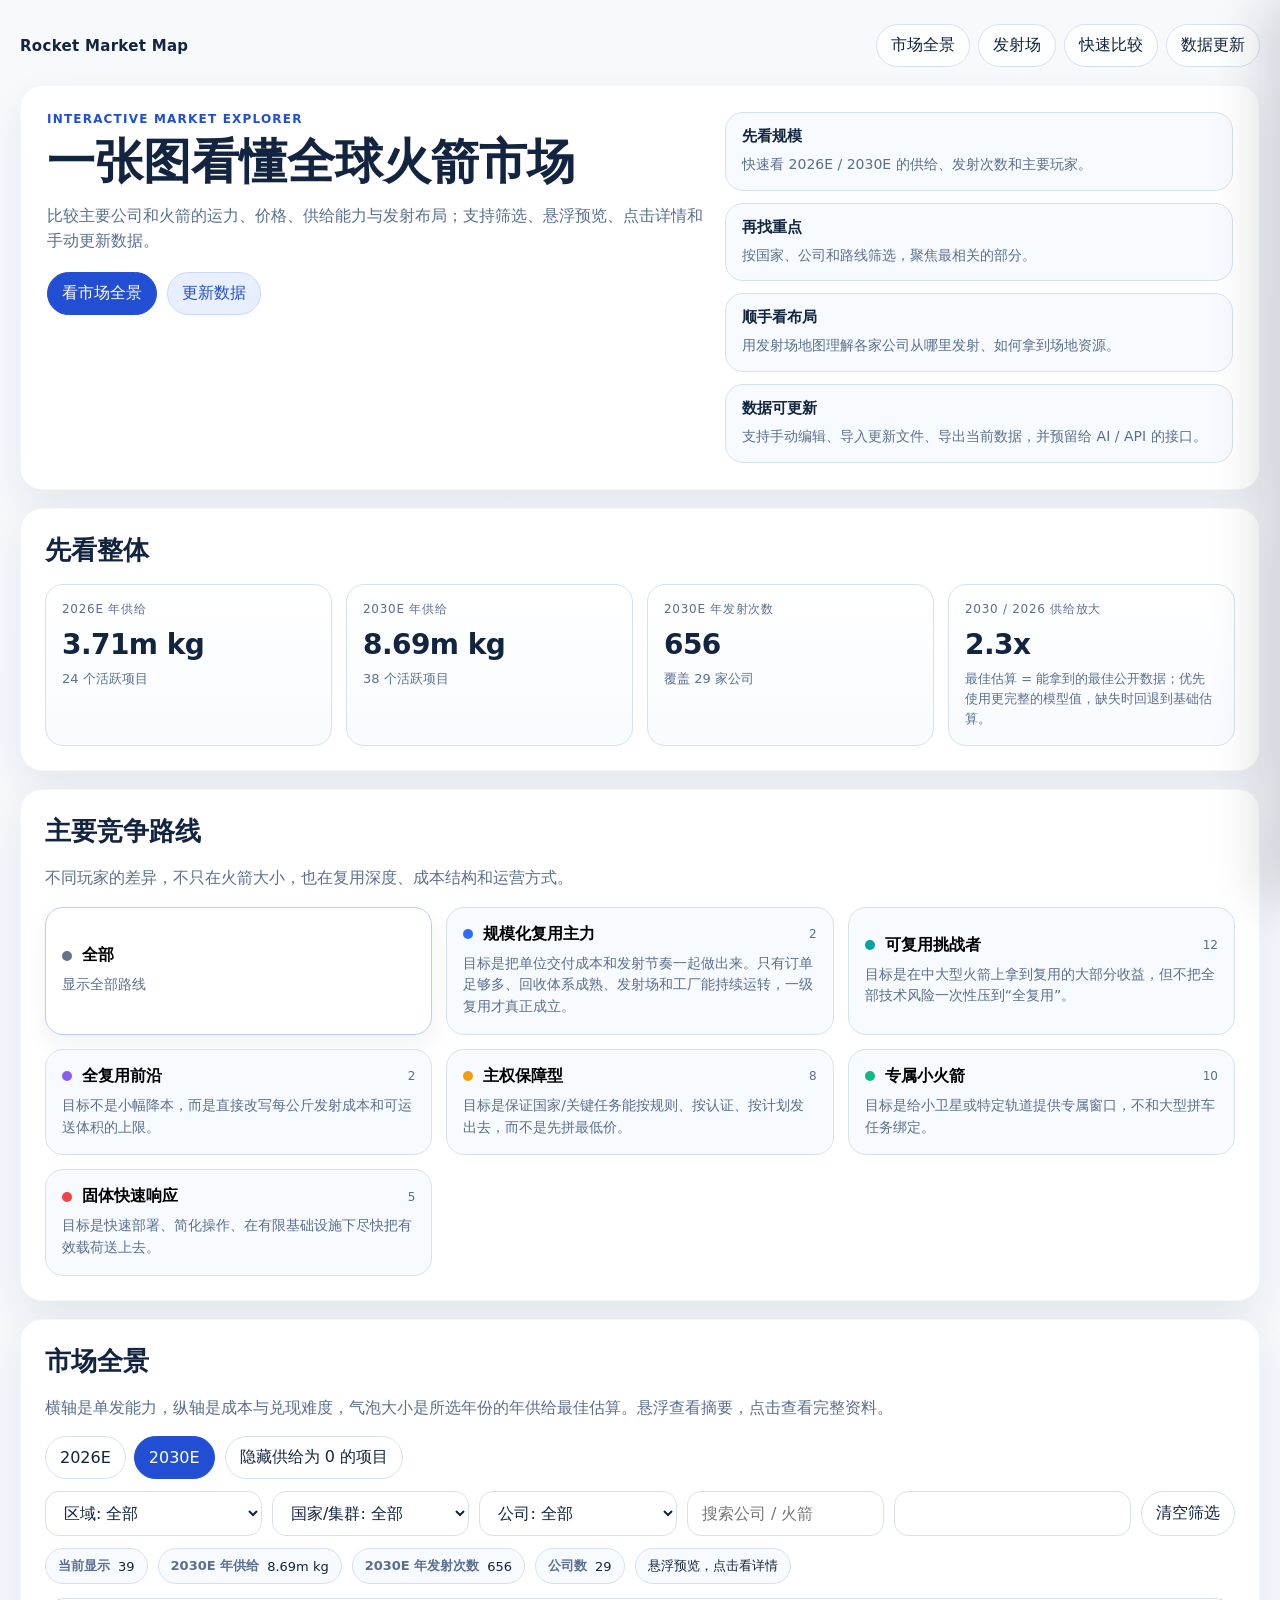
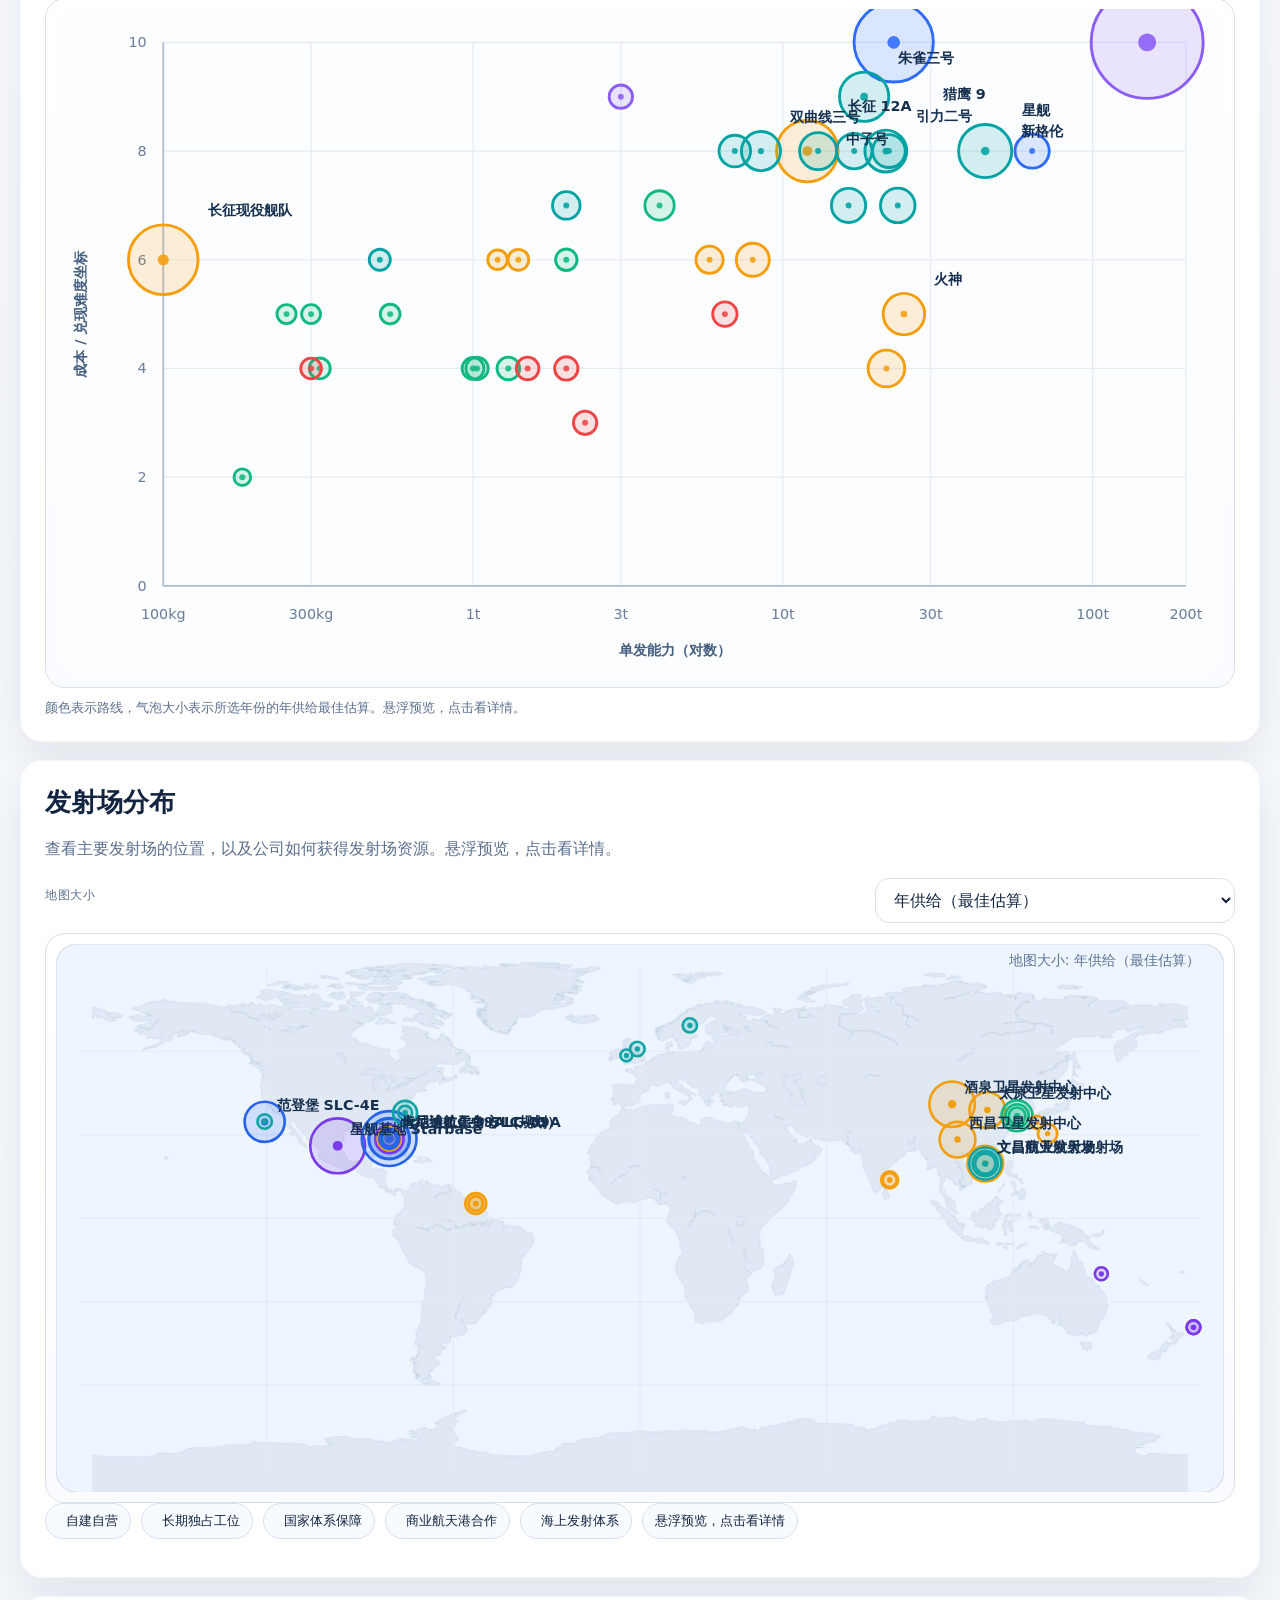
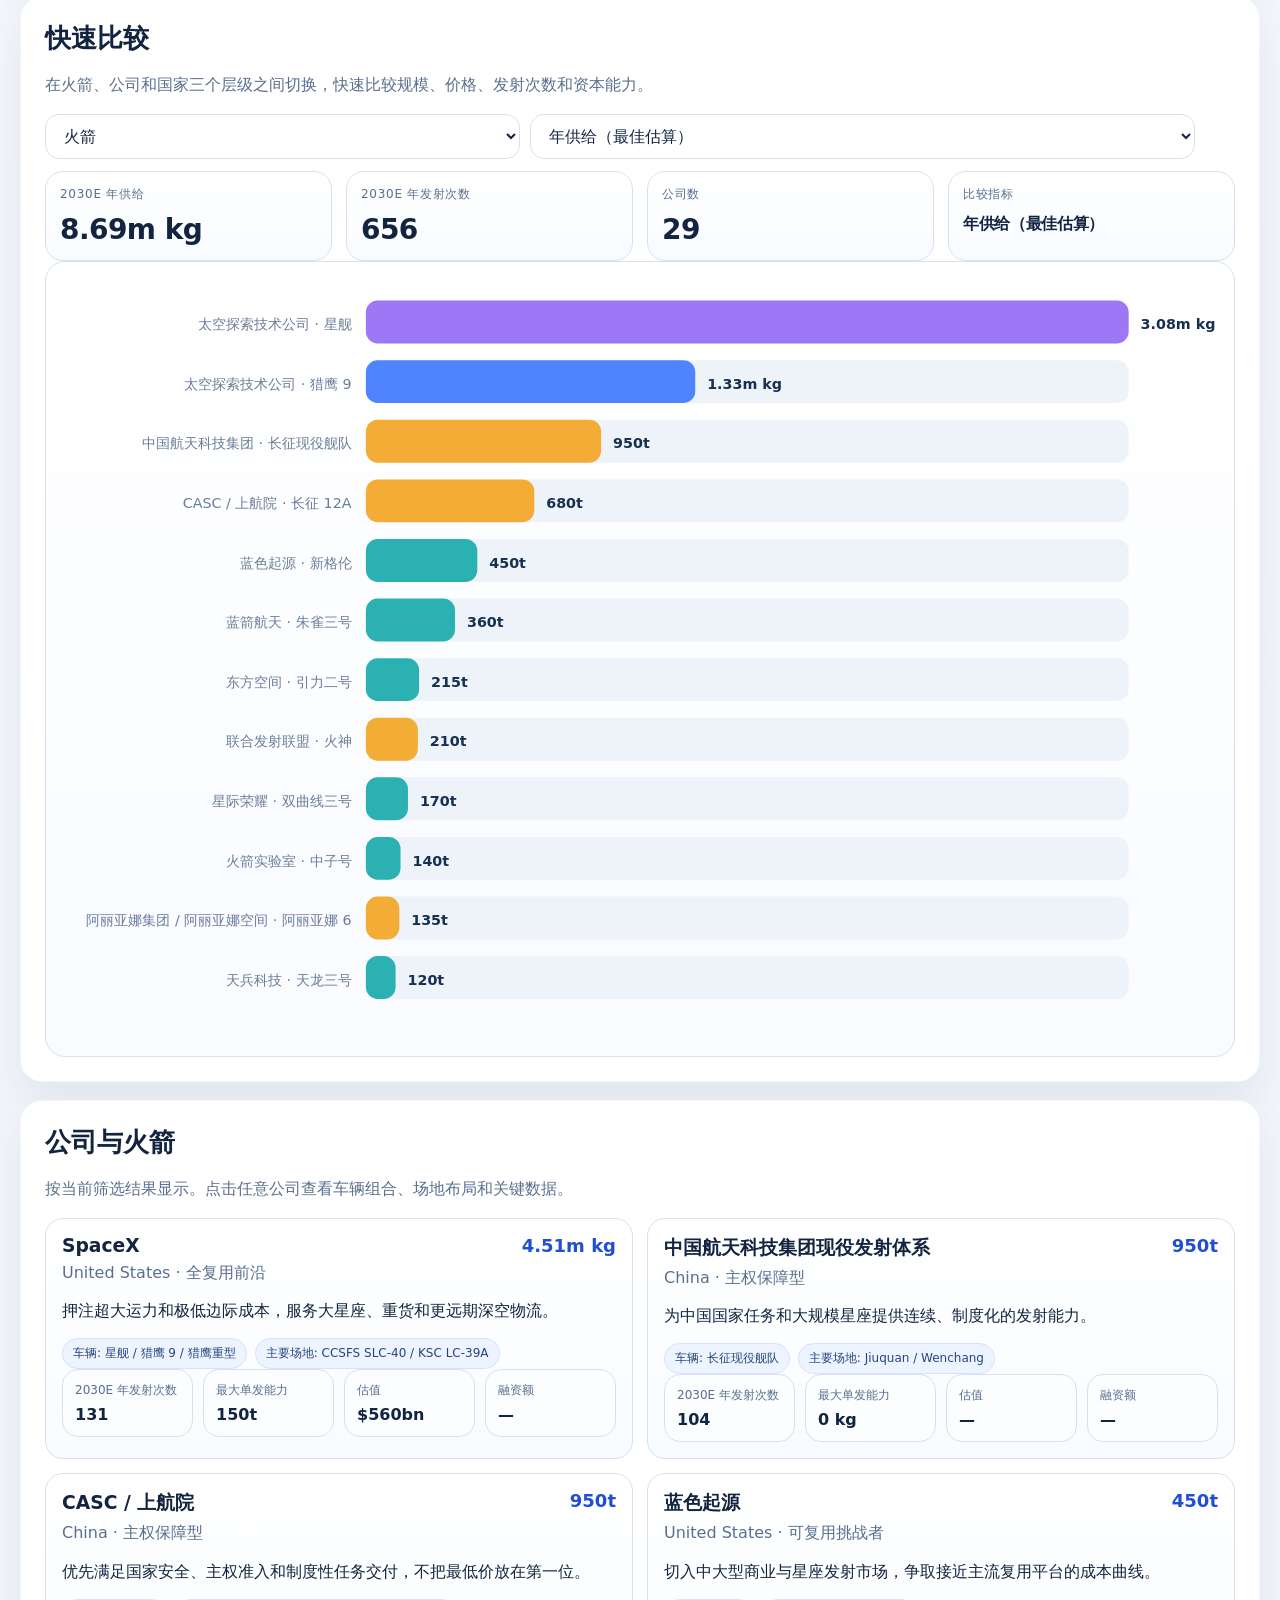
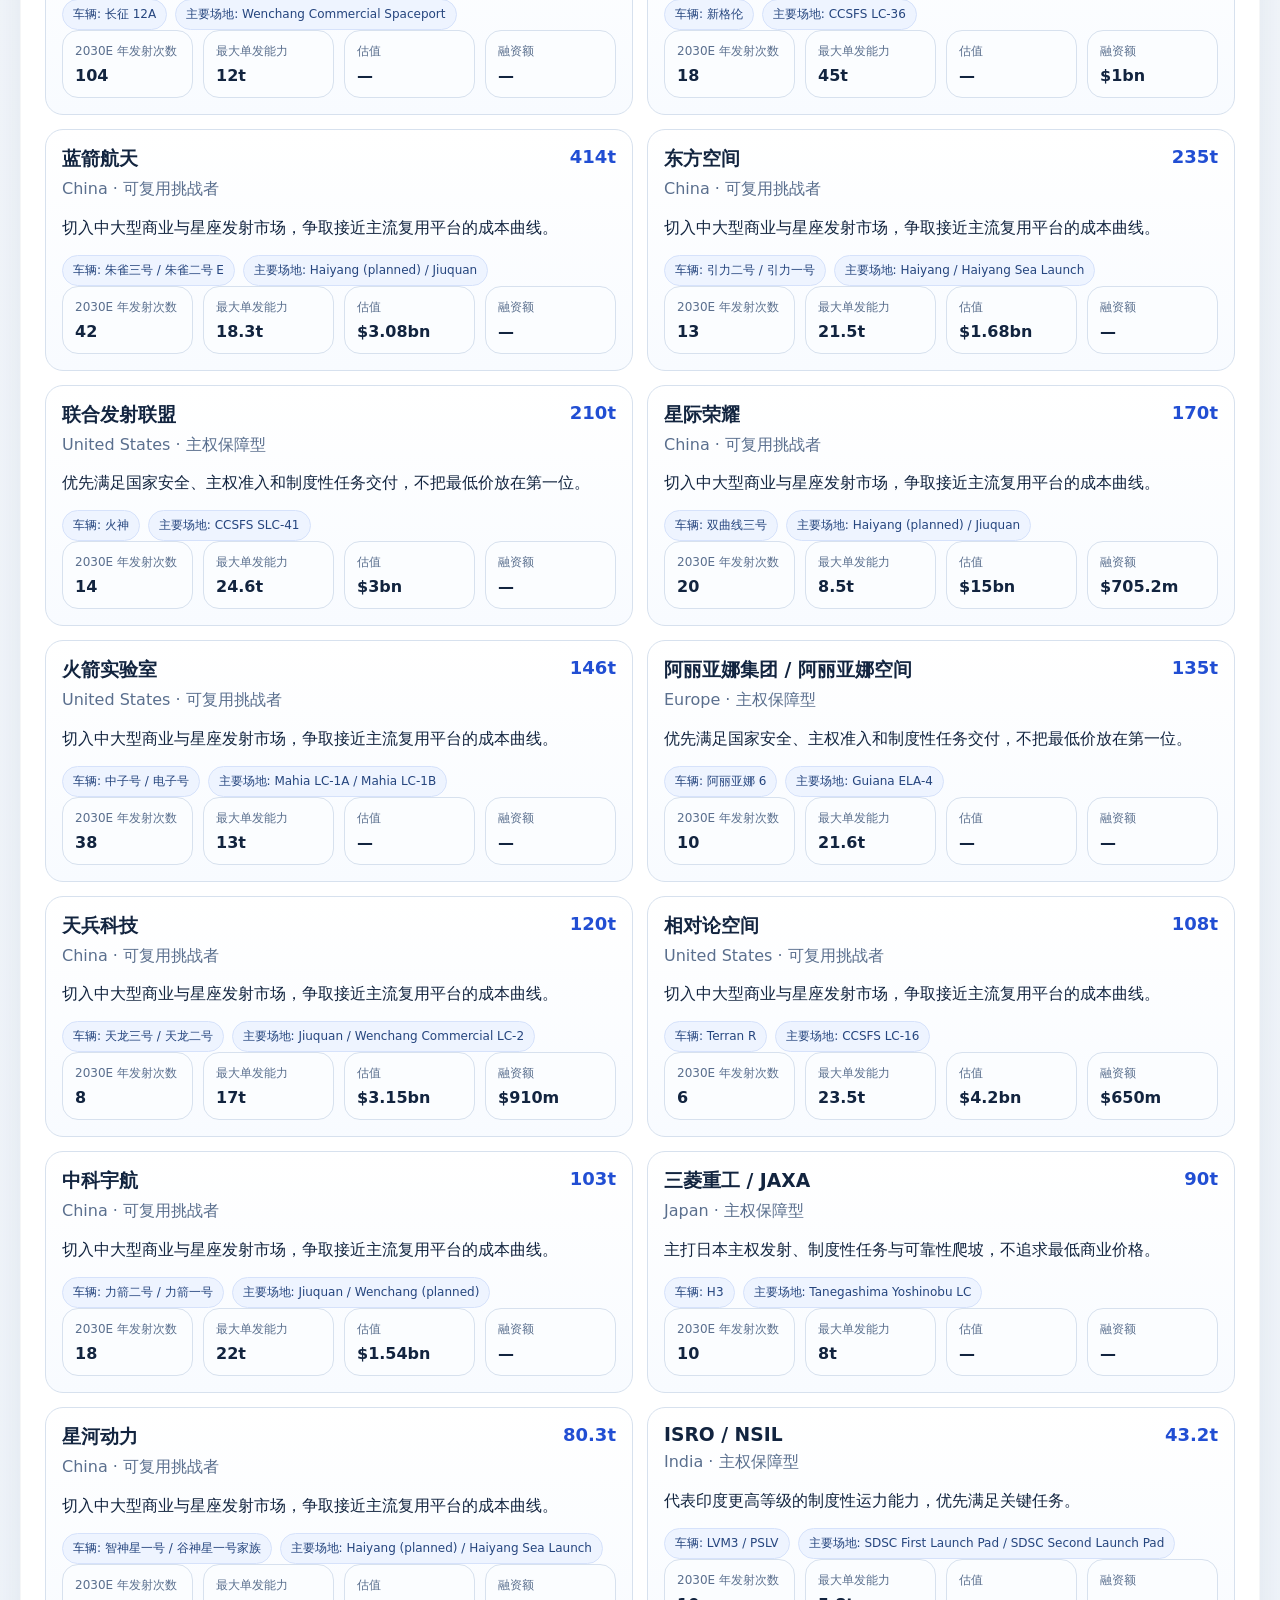
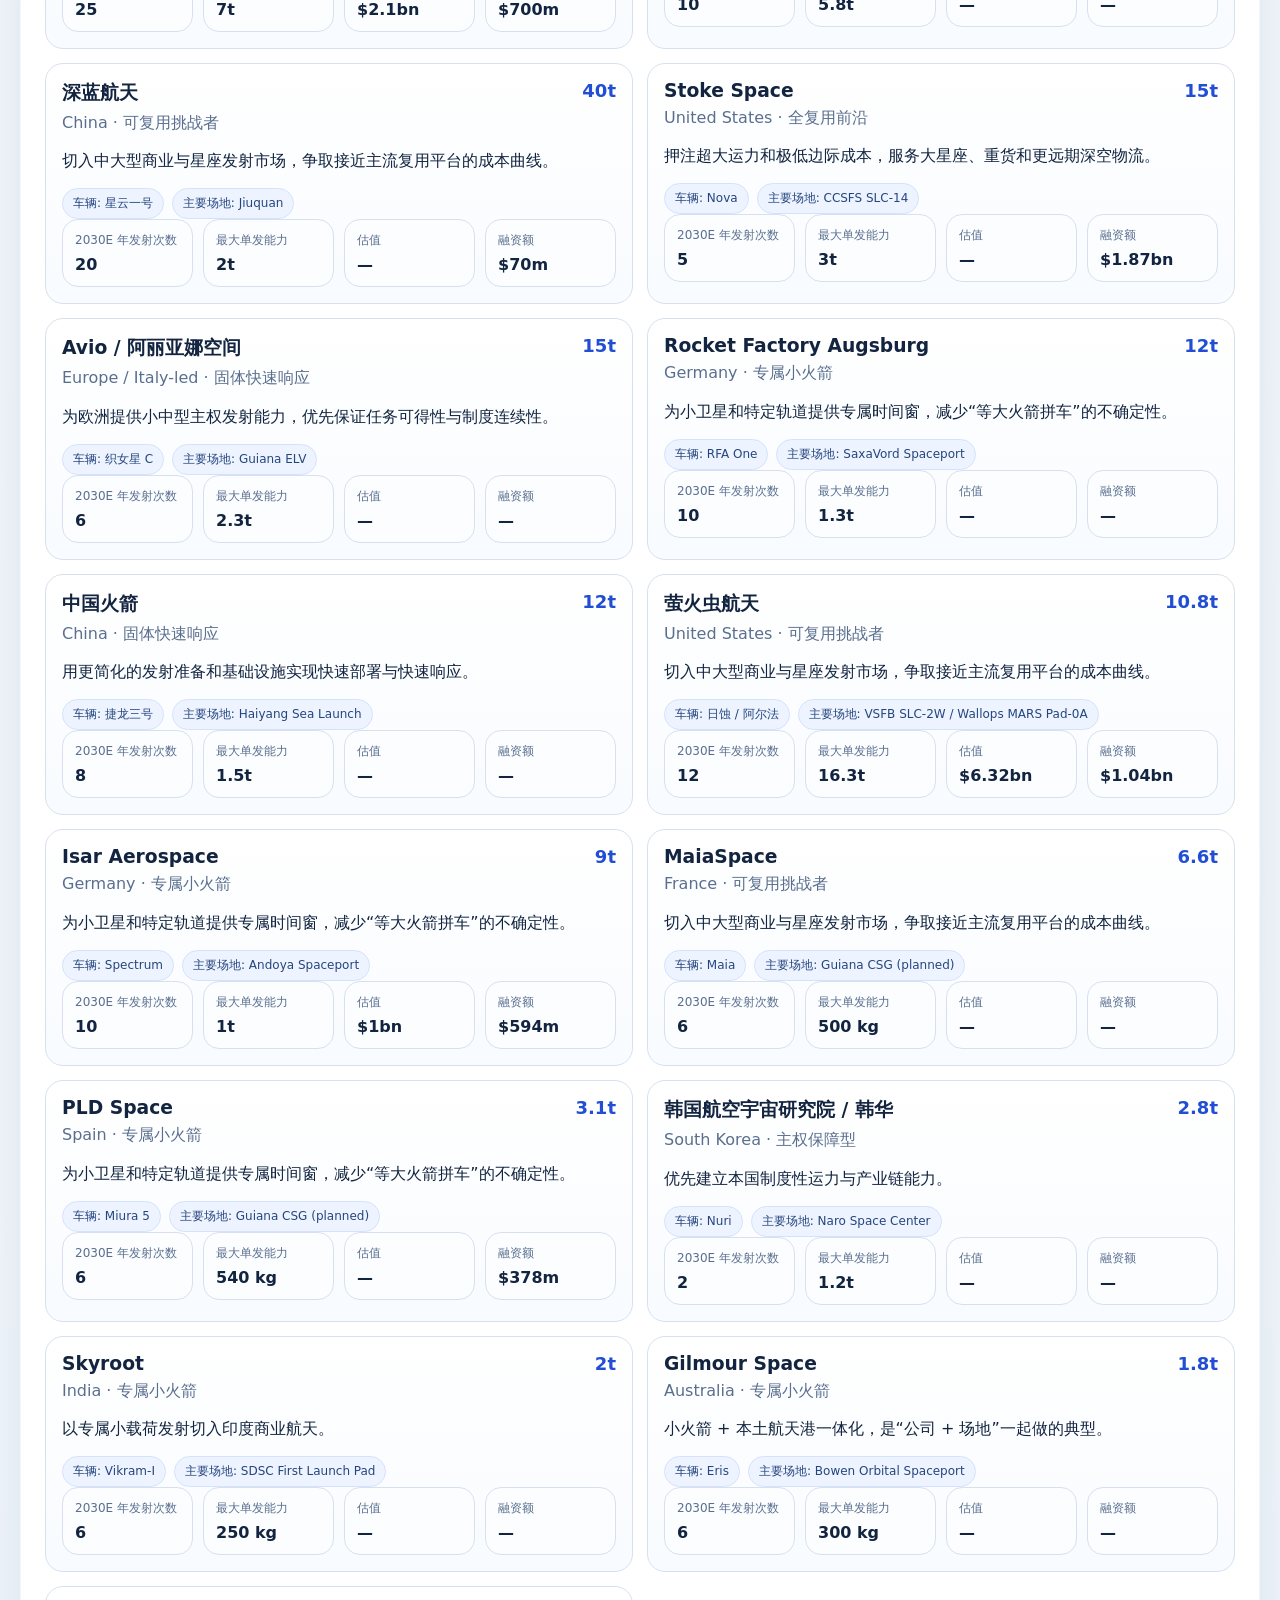
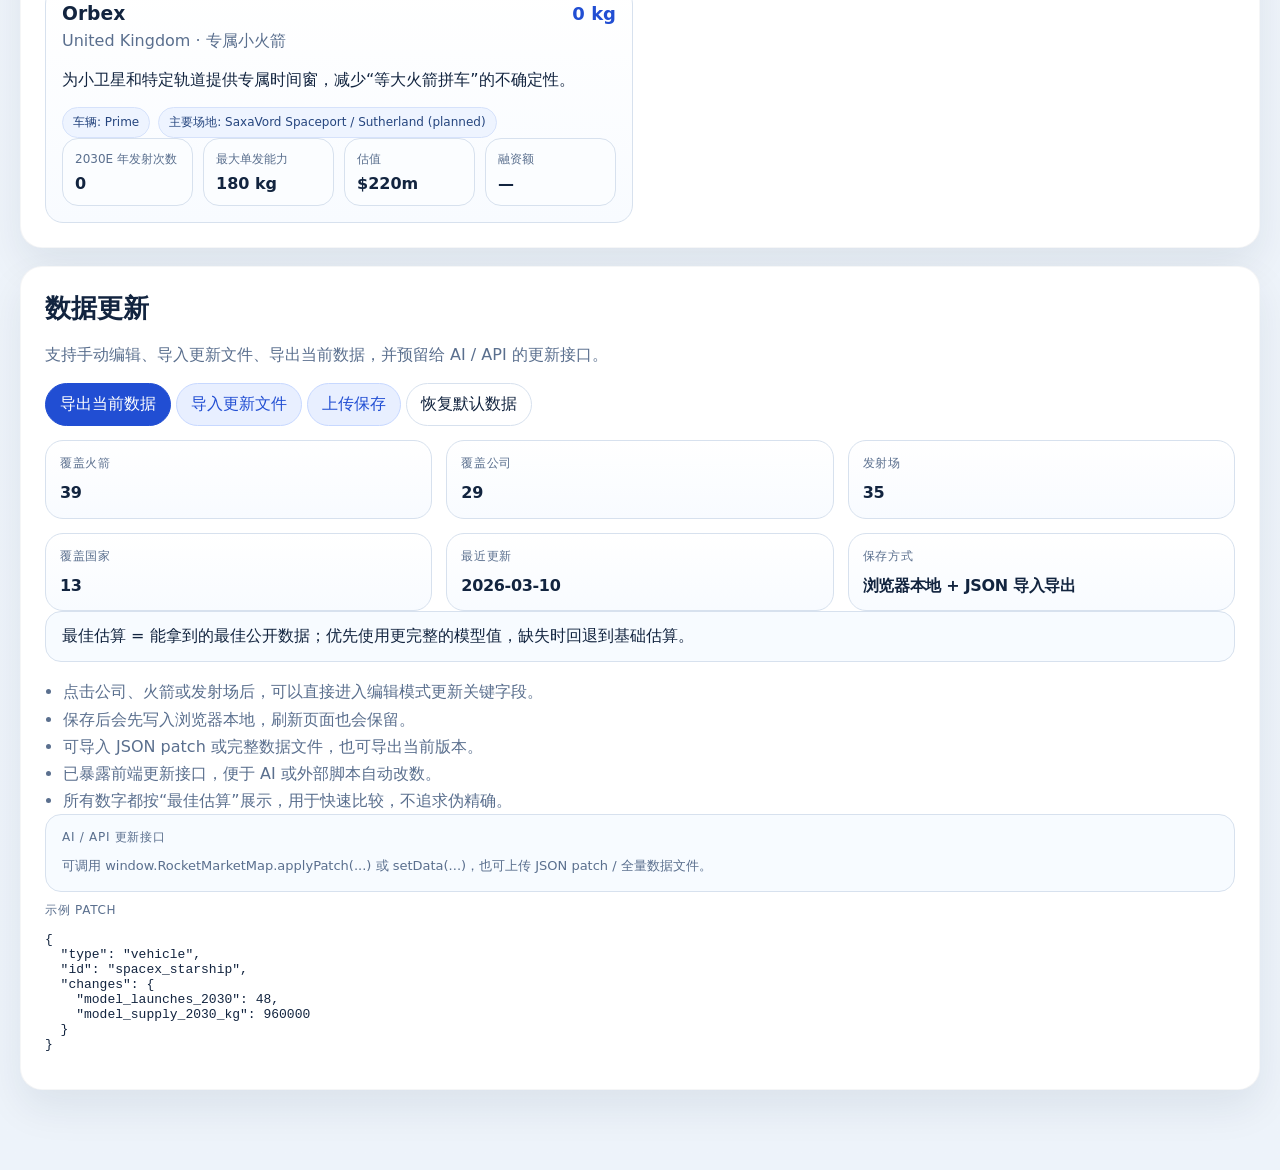
==== commit 820c4dc7: "update to v4 user-first version" ====
--- a/index.html
+++ b/index.html
@@ -3,30 +3,31 @@
 <head>
   <meta charset="UTF-8" />
   <meta name="viewport" content="width=device-width, initial-scale=1.0" />
-  <title>全球火箭市场：先看目标，再看技术</title>
-  <meta name="description" content="面向管理层的火箭市场地图，含发射场、benchmark 和 Excel 模型联动。" />
+  <title>一张图看懂全球火箭市场</title>
+  <meta name="description" content="比较主要火箭公司的运力、价格、供给能力与发射布局，支持筛选、悬浮预览、点击详情和数据更新。" />
   <link rel="stylesheet" href="assets/styles.css" />
 </head>
 <body data-lang="zh">
   <div class="page-shell">
     <div class="wrap tooltip-host" id="tooltipHost">
       <header class="topbar">
-        <div class="brand" id="brandTitle">全球火箭市场：先看目标，再看技术</div>
+        <div class="brand" id="brandTitle">Rocket Market Map</div>
         <nav class="topnav">
-          <a class="nav-link" href="#map" id="navMap">Map</a>
-          <a class="nav-link" href="#sites" id="navSites">Launch sites</a>
-          <a class="nav-link" href="#benchmark" id="navBenchmark">Benchmark</a>
+          <a class="nav-link" href="#map" id="navMap">市场地图</a>
+          <a class="nav-link" href="#sites" id="navSites">发射场</a>
+          <a class="nav-link" href="#benchmark" id="navBenchmark">比较</a>
+          <a class="nav-link" href="#data" id="navData">数据更新</a>
         </nav>
       </header>
 
       <section class="hero card">
         <div>
-          <p class="eyebrow" id="heroEyebrow">v3.1</p>
-          <h1 id="heroTitle">全球火箭市场：先看目标，再看技术</h1>
-          <p class="hero-subtitle" id="heroSubtitle">面向管理层的火箭市场地图，含发射场、benchmark 和 Excel 模型联动。</p>
+          <p class="eyebrow" id="heroEyebrow">交互式市场探索</p>
+          <h1 id="heroTitle">Rocket Market Map</h1>
+          <p class="hero-subtitle" id="heroSubtitle">比较主要火箭公司和型号的运力、价格、供给能力与发射布局，支持筛选、悬浮预览、点击详情和数据更新。</p>
           <div class="hero-actions">
-            <a class="button primary" href="#map">看主图</a>
-            <a class="button secondary" href="#benchmark">看 benchmark</a>
+            <a class="button primary" href="#map" id="heroPrimaryAction">看市场全景</a>
+            <a class="button secondary" href="#data" id="heroSecondaryAction">更新数据</a>
           </div>
         </div>
         <div class="takeaways-grid" id="heroTakeaways"></div>
@@ -34,14 +35,14 @@
 
       <section class="section-card card">
         <div class="section-head">
-          <h2 id="overviewTitle">Overview</h2>
+          <h2 id="overviewTitle">一眼看懂</h2>
         </div>
         <div class="overview-grid" id="overviewGrid"></div>
       </section>
 
       <section class="section-card card" id="routes">
         <div class="section-head">
-          <h2 id="routeTitle">Routes</h2>
+          <h2 id="routeTitle">竞争路线</h2>
           <p class="section-subtitle" id="routeSubtitle"></p>
         </div>
         <div class="route-grid" id="routeGrid"></div>
@@ -49,7 +50,7 @@
 
       <section class="section-card card" id="map">
         <div class="section-head">
-          <h2 id="mapTitle">Map</h2>
+          <h2 id="mapTitle">市场地图</h2>
           <p class="section-subtitle" id="mapSubtitle"></p>
         </div>
         <div class="control-stack">
@@ -77,22 +78,22 @@
 
       <section class="section-card card" id="sites">
         <div class="section-head">
-          <h2 id="sitesTitle">Launch sites</h2>
+          <h2 id="sitesTitle">发射场布局</h2>
           <p class="section-subtitle" id="sitesSubtitle"></p>
         </div>
         <div class="chart-toolbar">
-          <div class="metric-title" id="siteMetricLabel">场地指标</div>
+          <div class="metric-title" id="siteMetricLabel">地图大小</div>
           <select id="siteMetricSelect" class="select-inline" style="width:min(360px,100%)"></select>
         </div>
-        <div class="split-grid">
-          <div class="chart-shell"><svg id="siteMap" role="img" aria-label="launch site map"></svg></div>
-          <div class="site-list" id="siteList"></div>
+        <div class="chart-shell wide-map-shell">
+          <svg id="siteMap" role="img" aria-label="launch site map"></svg>
         </div>
+        <div class="summary-line site-legend" id="siteLegend"></div>
       </section>
 
       <section class="section-card card" id="benchmark">
         <div class="section-head">
-          <h2 id="benchmarkTitle">Benchmark</h2>
+          <h2 id="benchmarkTitle">快速比较</h2>
           <p class="section-subtitle" id="benchmarkSubtitle"></p>
         </div>
         <div class="control-grid" style="grid-template-columns: 1fr 1.4fr auto auto auto auto;">
@@ -106,7 +107,7 @@
 
       <section class="section-card card" id="companies">
         <div class="section-head">
-          <h2 id="listTitle">Companies</h2>
+          <h2 id="listTitle">公司与火箭</h2>
           <p class="section-subtitle" id="listSubtitle"></p>
         </div>
         <div class="company-grid" id="companyGrid"></div>
@@ -114,9 +115,17 @@
 
       <section class="section-card card" id="data">
         <div class="section-head">
-          <h2 id="dataTitle">Data port</h2>
+          <h2 id="dataTitle">数据更新</h2>
           <p class="section-subtitle" id="dataSubtitle"></p>
         </div>
+        <div class="data-toolbar">
+          <button class="button primary" id="downloadDataBtn">导出当前数据</button>
+          <button class="button secondary" id="importDataBtn">导入更新文件</button>
+          <button class="button secondary" id="uploadDataBtn">上传保存</button>
+          <button class="ghost-button" id="resetDataBtn">恢复默认数据</button>
+          <input type="file" id="importDataInput" accept=".json,application/json" hidden />
+        </div>
+        <div class="summary-line" id="dataStatus"></div>
         <div id="dataPortGrid"></div>
       </section>
 
@@ -127,12 +136,15 @@
   <div class="drawer-backdrop" id="drawerBackdrop" hidden></div>
   <aside class="drawer" id="detailDrawer" aria-modal="true" role="dialog">
     <div class="drawer-header">
+      <div class="drawer-header-actions">
+        <button class="ghost-button" id="editRecordBtn" hidden>编辑数据</button>
+      </div>
       <button class="icon-button" id="closeDrawer">×</button>
     </div>
     <div class="drawer-body" id="drawerBody"></div>
   </aside>
 
-  <script id="inline-data" type="application/json">{"meta": {"version": "2026-03-06-v2", "title": "Global Launch Market Map 2026 / 2027-2030", "titleZh": "全球火箭市场地图 2026 / 2027-2030", "subtitle": "Interactive strategic dashboard for launch supply, technology routes, competitive economics and capital structure across the U.S., Europe and China.", "subtitleZh": "面向投资人与管理层的交互式战略仪表盘：系统梳理美国、欧洲、中国的发射供给、技术路线、成本竞争力与资本格局。", "scopeNote": "Coverage is a curated strategic map of orbital launch supply nodes in the U.S., Europe and China. It emphasizes programs that either deliver launch today or can materially shape the 2027-2030 reusable medium/heavy race.", "scopeNoteZh": "本网站覆盖美国、欧洲、中国的轨道发射供给节点，重点收录已经具备现实发射能力，或会显著影响 2027-2030 年可回收中重型火箭竞争格局的项目。", "methodology": ["Each node is assigned to one and only one time-status bucket, ownership bucket, reusability bucket, and propellant bucket.", "2026 deliverable kg is a conservative full-year base case for launch supply that is realistically deliverable in 2026.", "2030 potential kg is a strategy scenario, not management guidance, and is used to compare option value if ramp, reuse and manufacturing scale are achieved.", "Large state launch families are modeled as fleet nodes only when splitting sub-variants would create false precision or double count supply.", "New P0 / P1 fields such as first flight, total flights, engines and planned missions are best-effort public-data snapshots as of March 2026; some emerging programs are approximate where public disclosure is limited."], "methodologyZh": ["每个项目在时间状态、所有制、复用方式、推进剂路线上都只落入一个分类桶，避免重复计数。", "“2026 可交付运力”采用保守口径，代表今年更可能真实交付的发射供给，而不是纸面参数。", "“2030 潜在运力”是战略情景输入，用于比较复用、批产与发射频率跑通后的期权价值，并非管理层指引。", "当大型国家体系拆分到单型号会造成伪精确或重复统计时，本网站将其作为“舰队节点”处理。", "新增的首飞时间、累计发射次数、发动机和近期任务等字段，均为截至 2026 年 3 月的公开信息快照；对公开披露有限的新项目，个别值为近似口径。"], "insights": [{"title": "2026 still rewards real throughput", "body": "The global market is still anchored by who can repeatedly deliver launch this year, not by who has the most ambitious deck."}, {"title": "The next structural race is reusable medium/heavy", "body": "The core battleground from 2027 onward is whether reusable medium/heavy vehicles can convert first flight into cadence and margin."}, {"title": "Capital depth is a hard filter", "body": "Launch remains brutally capital intensive. Balance-sheet strength and state or public-market support matter almost as much as propulsion."}, {"title": "Payload class is the least sufficient metric", "body": "A bigger rocket on paper is not automatically a better business. Reuse depth, cadence, and market fit dominate long-run economics."}], "insightsZh": [{"title": "2026 年仍然是现实供给的游戏", "body": "今年真正重要的不是 PPT 上写了多少吨，而是谁能稳定、重复地把卫星送上去。"}, {"title": "下一场结构性竞争是“可回收中重型”", "body": "2027 年之后的关键，不再是谁先做出小火箭，而是谁能把中重型复用火箭做成可重复运营的产线。"}, {"title": "资本厚度几乎和推进系统一样重要", "body": "火箭研发极度烧钱，创始人资金、公开市场融资能力和国家产业资本，会直接决定谁能熬过最难的几年。"}, {"title": "单发运力是最容易误导的单一指标", "body": "火箭做得更大，并不自动意味着商业上更强。真正决定长期成本的是复用深度、发射频率和任务匹配度。"}], "requirementsCovered": ["P0: firstFlight, totalFlights, engines, plannedMissions", "P1: gtoPayload, techRoute, launchSite", "P2: constellationCapable, certified", "New views: timeline, cadence trend, engine comparison, geographic launch-site view", "UI cleanup: Chinese copy refreshed; explicit 'MECE' label removed from interface"]}, "meta_v3": {"titleZh": "全球火箭市场：先看目标，再看技术", "titleEn": "Global launch market: start with goals, then technology", "descriptionZh": "面向管理层的简明版火箭市场地图：用少量高价值图表解释主流路线、目标、制约和公司选择。", "descriptionEn": "An executive-facing rocket market map built around goals, constraints and design choices rather than feature clutter.", "data_port": "data/rocket_market_map_2026_2030_v3.json", "schema_port": "data/update_contract.json", "manifest_port": "data/manifest.json", "updated_at": "2026-03-10", "routeDefinitions": {"scaled_reuse": {"zh": "规模化复用主力", "en": "Scaled reusable workhorse", "order": 1, "color": "#2E6BFF", "why_zh": "目标是把单位交付成本和发射节奏一起做出来。只有订单足够多、回收体系成熟、发射场和工厂能持续运转，一级复用才真正成立。", "tradeoff_zh": "好处是长期成本最低、节奏最快；代价是需要极高的飞行频率、运营纪律和资金投入。", "fit_zh": "适合大星座、政府+商业混合客户、需要高频发射的公司。", "examples_zh": "代表：Falcon 9 / Falcon Heavy。"}, "reuse_challenger": {"zh": "可复用挑战者", "en": "Reusable challengers", "order": 2, "color": "#00A3A3", "why_zh": "目标是在中大型火箭上拿到复用的大部分收益，但不把全部技术风险一次性压到“全复用”。", "tradeoff_zh": "好处是有机会逐步逼近主力复用平台的成本；代价是既要承担回收复杂度，又还没形成高频规模。", "fit_zh": "适合希望切入主流商业/星座市场、但仍需要控制研发风险的公司。", "examples_zh": "代表：New Glenn、Neutron、朱雀三号、天龙三号。"}, "frontier_full_reuse": {"zh": "全复用前沿", "en": "Full reuse frontier", "order": 3, "color": "#8B5CF6", "why_zh": "目标不是小幅降本，而是直接改写每公斤发射成本和可运送体积的上限。", "tradeoff_zh": "好处是上限最高；代价是热防护、快速周转、轨道补加注等系统难度显著更高。", "fit_zh": "适合押注超重型运力、超大星座、深空物流的玩家。", "examples_zh": "代表：Starship、Nova。"}, "sovereign_assured": {"zh": "主权保障型", "en": "Sovereign assured access", "order": 4, "color": "#F59E0B", "why_zh": "目标是保证国家/关键任务能按规则、按认证、按计划发出去，而不是先拼最低价。", "tradeoff_zh": "好处是可靠、任务范围广、政治与安全价值高；代价通常是成本更高、节奏更慢。", "fit_zh": "适合国家安全、主权航天、制度性订单占比高的体系。", "examples_zh": "代表：Vulcan、Ariane 6、长征现役舰队。"}, "dedicated_small": {"zh": "专属小火箭", "en": "Dedicated small launchers", "order": 5, "color": "#10B981", "why_zh": "目标是给小卫星或特定轨道提供专属窗口，不和大型拼车任务绑定。", "tradeoff_zh": "好处是灵活、等待时间短；代价是单位成本通常更高，单发运力有限。", "fit_zh": "适合小卫星专属发射、技术验证、对时间窗很敏感的客户。", "examples_zh": "代表：Electron、Alpha、Spectrum、Miura 5。"}, "responsive_solid": {"zh": "固体快速响应", "en": "Responsive solid launchers", "order": 6, "color": "#EF4444", "why_zh": "目标是快速部署、简化操作、在有限基础设施下尽快把有效载荷送上去。", "tradeoff_zh": "好处是准备周期短、体系简单；代价是长期成本和轨道灵活性通常不如高频液体复用路线。", "fit_zh": "适合快速响应、部分政府任务、补网和早期商业部署。", "examples_zh": "代表：Vega C、谷神星一号、力箭一号、引力一号。"}}, "goalDefinitions": {"low_cost": {"zh": "降低长期成本", "en": "Lower long-term cost", "routes": ["scaled_reuse", "reuse_challenger", "frontier_full_reuse"], "summary_zh": "想把每公斤成本打下来，通常就要走复用，尤其是一子级复用或全复用。"}, "high_payload": {"zh": "提高单发运力", "en": "Increase payload per launch", "routes": ["scaled_reuse", "reuse_challenger", "frontier_full_reuse", "sovereign_assured"], "summary_zh": "想把更多质量一次送上去，往往需要更大的一级、更强发动机集群和更重的地面体系。"}, "high_reliability": {"zh": "提高任务把握度", "en": "Increase mission assurance", "routes": ["scaled_reuse", "sovereign_assured"], "summary_zh": "政府和高价值载荷往往优先考虑可靠性与认证，而不是绝对最低价。"}, "fast_schedule": {"zh": "加快发射节奏", "en": "Increase launch cadence", "routes": ["scaled_reuse", "dedicated_small", "responsive_solid"], "summary_zh": "想快，通常要么做高频复用主力，要么做专属小火箭或快速响应火箭。"}, "sovereignty": {"zh": "保住主权与准入", "en": "Preserve sovereign access", "routes": ["sovereign_assured", "responsive_solid", "dedicated_small"], "summary_zh": "当“自己一定要能发”比最低价更重要时，路线会明显偏向主权保障和制度性订单。"}, "risk_control": {"zh": "控制研发风险", "en": "Control development risk", "routes": ["sovereign_assured", "dedicated_small", "responsive_solid"], "summary_zh": "越成熟、越保守、越接近现有工业基础的路线，研发风险通常越低，但长期成本上限也更难突破。"}}, "routeStats": [{"id": "scaled_reuse", "zh": "规模化复用主力", "en": "Scaled reusable workhorse", "order": 1, "color": "#2E6BFF", "count": 2, "supply_2026_kg": 2700000, "supply_2026_t_display": "2,700t", "why_zh": "目标是把单位交付成本和发射节奏一起做出来。只有订单足够多、回收体系成熟、发射场和工厂能持续运转，一级复用才真正成立。", "tradeoff_zh": "好处是长期成本最低、节奏最快；代价是需要极高的飞行频率、运营纪律和资金投入。", "fit_zh": "适合大星座、政府+商业混合客户、需要高频发射的公司。", "why_en": "", "examples": [{"id": "spacex_f9", "labelZh": "太空探索技术公司 · 猎鹰 9", "labelEn": "SpaceX · Falcon 9"}, {"id": "spacex_fh", "labelZh": "太空探索技术公司 · 猎鹰重型", "labelEn": "SpaceX · Falcon Heavy"}]}, {"id": "reuse_challenger", "zh": "可复用挑战者", "en": "Reusable challengers", "order": 2, "color": "#00A3A3", "count": 12, "supply_2026_kg": 135000, "supply_2026_t_display": "135t", "why_zh": "目标是在中大型火箭上拿到复用的大部分收益，但不把全部技术风险一次性压到“全复用”。", "tradeoff_zh": "好处是有机会逐步逼近主力复用平台的成本；代价是既要承担回收复杂度，又还没形成高频规模。", "fit_zh": "适合希望切入主流商业/星座市场、但仍需要控制研发风险的公司。", "why_en": "", "examples": [{"id": "blue_new_glenn", "labelZh": "蓝色起源 · 新格伦", "labelEn": "Blue Origin · New Glenn"}, {"id": "relativity_terranr", "labelZh": "相对论空间 · Terran R", "labelEn": "Relativity Space · Terran R"}, {"id": "casspace_k2", "labelZh": "中科宇航 · 力箭二号", "labelEn": "CAS Space · Kinetica-2"}, {"id": "orienspace_g2", "labelZh": "东方空间 · 引力二号", "labelEn": "Orienspace · Gravity-2"}]}, {"id": "frontier_full_reuse", "zh": "全复用前沿", "en": "Full reuse frontier", "order": 3, "color": "#8B5CF6", "count": 2, "supply_2026_kg": 0, "supply_2026_t_display": "0 kg", "why_zh": "目标不是小幅降本，而是直接改写每公斤发射成本和可运送体积的上限。", "tradeoff_zh": "好处是上限最高；代价是热防护、快速周转、轨道补加注等系统难度显著更高。", "fit_zh": "适合押注超重型运力、超大星座、深空物流的玩家。", "why_en": "", "examples": [{"id": "spacex_starship", "labelZh": "太空探索技术公司 · 星舰", "labelEn": "SpaceX · Starship"}, {"id": "stoke_nova", "labelZh": "Stoke Space · Nova", "labelEn": "Stoke Space · Nova"}]}, {"id": "sovereign_assured", "zh": "主权保障型", "en": "Sovereign assured access", "order": 4, "color": "#F59E0B", "count": 4, "supply_2026_kg": 540000, "supply_2026_t_display": "540t", "why_zh": "目标是保证国家/关键任务能按规则、按认证、按计划发出去，而不是先拼最低价。", "tradeoff_zh": "好处是可靠、任务范围广、政治与安全价值高；代价通常是成本更高、节奏更慢。", "fit_zh": "适合国家安全、主权航天、制度性订单占比高的体系。", "why_en": "", "examples": [{"id": "longmarch_fleet", "labelZh": "中国航天科技集团 · 长征现役舰队", "labelEn": "CASC state launch system · Long March operational fleet (ex. reusable pilots)"}, {"id": "ariane6", "labelZh": "阿丽亚娜集团 / 阿丽亚娜空间 · 阿丽亚娜 6", "labelEn": "ArianeGroup / Arianespace · Ariane 6"}, {"id": "ula_vulcan", "labelZh": "联合发射联盟 · 火神", "labelEn": "United Launch Alliance · Vulcan"}, {"id": "longmarch_12a", "labelZh": "CASC / 上航院 · 长征 12A", "labelEn": "CASC / SAST · Long March 12A"}]}, {"id": "dedicated_small", "zh": "专属小火箭", "en": "Dedicated small launchers", "order": 5, "color": "#10B981", "count": 8, "supply_2026_kg": 29000, "supply_2026_t_display": "29t", "why_zh": "目标是给小卫星或特定轨道提供专属窗口，不和大型拼车任务绑定。", "tradeoff_zh": "好处是灵活、等待时间短；代价是单位成本通常更高，单发运力有限。", "fit_zh": "适合小卫星专属发射、技术验证、对时间窗很敏感的客户。", "why_en": "", "examples": [{"id": "landspace_zq2e", "labelZh": "蓝箭航天 · 朱雀二号 E", "labelEn": "LandSpace · Zhuque-2E"}, {"id": "rocketlab_electron", "labelZh": "火箭实验室 · 电子号", "labelEn": "Rocket Lab · Electron"}, {"id": "firefly_alpha", "labelZh": "萤火虫航天 · 阿尔法", "labelEn": "Firefly Aerospace · Alpha"}, {"id": "spacepioneer_tl2", "labelZh": "天兵科技 · 天龙二号", "labelEn": "Space Pioneer · Tianlong-2"}]}, {"id": "responsive_solid", "zh": "固体快速响应", "en": "Responsive solid launchers", "order": 6, "color": "#EF4444", "count": 5, "supply_2026_kg": 42300, "supply_2026_t_display": "42.3t", "why_zh": "目标是快速部署、简化操作、在有限基础设施下尽快把有效载荷送上去。", "tradeoff_zh": "好处是准备周期短、体系简单；代价是长期成本和轨道灵活性通常不如高频液体复用路线。", "fit_zh": "适合快速响应、部分政府任务、补网和早期商业部署。", "why_en": "", "examples": [{"id": "orienspace_g1", "labelZh": "东方空间 · 引力一号", "labelEn": "Orienspace · Gravity-1"}, {"id": "casspace_k1", "labelZh": "中科宇航 · 力箭一号", "labelEn": "CAS Space · Kinetica-1"}, {"id": "vega_c", "labelZh": "Avio / 阿丽亚娜空间 · 织女星 C", "labelEn": "Avio / Arianespace · Vega C"}, {"id": "jielong3", "labelZh": "中国火箭 · 捷龙三号", "labelEn": "China Rocket · Jielong-3"}]}], "companyCards": [{"company": "SpaceX", "companyZh": "SpaceX", "region": "US", "route_class": "scaled_reuse", "route_class_zh": "规模化复用主力", "summary_zh": "服务大星座、政府和商业混合市场，用高频复用把单位交付成本压低。", "goal_zh": "把火箭做成高频工业平台", "vehiclesZh": ["猎鹰 9", "猎鹰重型", "星舰"], "vehiclesEn": ["Falcon 9", "Falcon Heavy", "Starship"], "supply_2026_kg": 2700000, "supply_2030_kg": 7900000, "valuationZh": "$560B+ 二级市场估值口径 (市场广泛报道的私营公司口径)", "fundingZh": "Historically 融资 external capital; current financing mostly secondary transactions rather than classic venture 轮融资s.", "investorsZh": "Historical disclosed investors include Google and Fidelity; deep secondary-market demand.", "dominantVehicleZh": "猎鹰 9", "dominantVehicleEn": "Falcon 9", "sources": [{"label": "Falcon 9 official specs", "url": "https://www.spacex.com/vehicles/falcon-9/"}, {"label": "Falcon reusability in user guide", "url": "https://www.spacex.com/assets/media/falcon-users-guide-2025-05-09.pdf"}, {"label": "Falcon Heavy official specs", "url": "https://www.spacex.com/vehicles/falcon-heavy"}, {"label": "Falcon user guide", "url": "https://www.spacex.com/assets/media/falcon-users-guide-2025-05-09.pdf"}, {"label": "Starship official specs", "url": "https://www.spacex.com/vehicles/starship"}, {"label": "2025 launch cadence context", "url": "https://www.spacex.com/launches/sl-17-32"}]}, {"company": "Blue Origin", "companyZh": "蓝色起源", "region": "US", "route_class": "reuse_challenger", "route_class_zh": "可复用挑战者", "summary_zh": "切入中大型商业与星座发射市场，争取接近主流复用平台的成本曲线。", "goal_zh": "在主流中大型市场复制复用红利", "vehiclesZh": ["新格伦"], "vehiclesEn": ["New Glenn"], "supply_2026_kg": 135000, "supply_2030_kg": 900000, "valuationZh": "未披露公开估值；主要由创始人长期输血", "fundingZh": "Jeff Bezos has said he sells about $1B of Amazon stock per year to fund Blue Origin.", "investorsZh": "由杰夫·贝索斯长期出资。", "dominantVehicleZh": "新格伦", "dominantVehicleEn": "New Glenn", "sources": [{"label": "New Glenn official specs", "url": "https://www.blueorigin.com/new-glenn"}, {"label": "Second flight and booster landing", "url": "https://www.reuters.com/science/blue-origin-launches-new-glenn-rocket-companys-first-nasa-scale-science-mission-2025-11-13/"}]}, {"company": "MaiaSpace", "companyZh": "MaiaSpace", "region": "Europe", "route_class": "reuse_challenger", "route_class_zh": "可复用挑战者", "summary_zh": "切入中大型商业与星座发射市场，争取接近主流复用平台的成本曲线。", "goal_zh": "在主流中大型市场复制复用红利", "vehiclesZh": ["Maia"], "vehiclesEn": ["Maia launcher"], "supply_2026_kg": 0, "supply_2030_kg": 10000, "valuationZh": "无单独公开估值; ArianeGroup subsidiary", "fundingZh": "由 inside ArianeGroup / European 机构 ecosystem.", "investorsZh": "ArianeGroup.", "dominantVehicleZh": "Maia", "dominantVehicleEn": "Maia launcher", "sources": [{"label": "Maia launcher official specs", "url": "https://www.maia-space.com/our-launcher/"}, {"label": "Eutelsat multi-launch deal Reuters", "url": "https://www.reuters.com/business/media-telecom/starlink-rival-eutelsat-signs-deal-with-europes-maiaspace-launch-satellites-2026-01-16/"}]}, {"company": "Interstellar Glory", "companyZh": "星际荣耀", "region": "China", "route_class": "reuse_challenger", "route_class_zh": "可复用挑战者", "summary_zh": "切入中大型商业与星座发射市场，争取接近主流复用平台的成本曲线。", "goal_zh": "在主流中大型市场复制复用红利", "vehiclesZh": ["双曲线三号"], "vehiclesEn": ["Hyperbola-3"], "supply_2026_kg": 0, "supply_2030_kg": 170000, "valuationZh": "Public marks vary; roughly RMB 9B-15B range appears in market commentary", "fundingZh": "RMB 5.037B D++ 轮融资 in February 2026, the largest single private Chinese rocket 轮融资 市场报道口径 to date.", "investorsZh": "Tongchuang Weiye, Jingming Capital, Ganquan Capital, Chengdu industry funds and other new/old backers.", "dominantVehicleZh": "双曲线三号", "dominantVehicleEn": "Hyperbola-3", "sources": [{"label": "Hyperbola-3 capacity article", "url": "https://www.ithome.com/0/906/579.htm"}, {"label": "D++ financing article", "url": "https://finance.sina.com.cn/jjxw/2026-02-15/doc-inhmwwmm8169327.shtml?froms=ggmp"}]}, {"company": "Deep Blue Aerospace", "companyZh": "深蓝航天", "region": "China", "route_class": "reuse_challenger", "route_class_zh": "可复用挑战者", "summary_zh": "切入中大型商业与星座发射市场，争取接近主流复用平台的成本曲线。", "goal_zh": "在主流中大型市场复制复用红利", "vehiclesZh": ["星云一号"], "vehiclesEn": ["Nebula-1"], "supply_2026_kg": 0, "supply_2030_kg": 40000, "valuationZh": "私营公司；未广泛披露估值", "fundingZh": "Near-RMB 500M new 轮融资 disclosed in 2025.", "investorsZh": "Led by Taian industrial fund / local industry capital in the latest 轮融资.", "dominantVehicleZh": "星云一号", "dominantVehicleEn": "Nebula-1", "sources": [{"label": "Recent financing report", "url": "https://finance.sina.com.cn/tech/digi/2025-03-06/doc-inensrzp6907678.shtml"}, {"label": "Nebula-1 test/first-flight report", "url": "https://www.stcn.com/article/detail/3476454.html"}]}, {"company": "Relativity Space", "companyZh": "相对论空间", "region": "US", "route_class": "reuse_challenger", "route_class_zh": "可复用挑战者", "summary_zh": "切入中大型商业与星座发射市场，争取接近主流复用平台的成本曲线。", "goal_zh": "在主流中大型市场复制复用红利", "vehiclesZh": ["Terran R"], "vehiclesEn": ["Terran R"], "supply_2026_kg": 0, "supply_2030_kg": 470000, "valuationZh": "$4.2B last widely cited 私营估值 mark (2021); newer capital terms not fully public", "fundingZh": "$650M 轮融资 in 2021; Eric Schmidt-backed recapitalization later 市场报道口径 but not fully disclosed.", "investorsZh": "Historical investors include Fidelity, Baillie Gifford, Mark Cuban; later strategic backing from Eric Schmidt.", "dominantVehicleZh": "Terran R", "dominantVehicleEn": "Terran R", "sources": [{"label": "Terran R official specs", "url": "https://www.relativityspace.com/terran-r"}, {"label": "Terran R 2025 program update", "url": "https://www.relativityspace.com/press-release/2025/3/7/rycbar123"}]}, {"company": "Stoke Space", "companyZh": "Stoke Space", "region": "US", "route_class": "frontier_full_reuse", "route_class_zh": "全复用前沿", "summary_zh": "押注超大运力和极低边际成本，服务大星座、重货和更远期深空物流。", "goal_zh": "用全复用改写成本和体积上限", "vehiclesZh": ["Nova"], "vehiclesEn": ["Nova"], "supply_2026_kg": 0, "supply_2030_kg": 150000, "valuationZh": "Undisclosed 私营估值", "fundingZh": "$260M Series C in 2025; then $510M Series D plus $100M debt facility; total capital 融资 approached $1B.", "investorsZh": "US Innovative Technology Fund, Breakthrough Energy Ventures, Glade Brook, Point72 Ventures, Woven, Y Combinator and others.", "dominantVehicleZh": "Nova", "dominantVehicleEn": "Nova", "sources": [{"label": "Nova official specs", "url": "https://www.stokespace.com/nova/"}, {"label": "Series C Reuters", "url": "https://www.reuters.com/lifestyle/science/reusable-rocket-startup-stoke-space-raises-260-million-series-c-round-2025-01-15/"}]}, {"company": "CASC state launch system", "companyZh": "中国航天科技集团现役发射体系", "region": "China", "route_class": "sovereign_assured", "route_class_zh": "主权保障型", "summary_zh": "为中国国家任务和大规模星座提供连续、制度化的发射能力。", "goal_zh": "保证关键任务的自主可达性", "vehiclesZh": ["长征现役舰队"], "vehiclesEn": ["Long March operational fleet (ex. reusable pilots)"], "supply_2026_kg": 320000, "supply_2030_kg": 500000, "valuationZh": "不适合用创投估值口径衡量", "fundingZh": "State budget, industrial capex and national program 支持.", "investorsZh": "国家体系资金支持.", "dominantVehicleZh": "长征现役舰队", "dominantVehicleEn": "Long March operational fleet (ex. reusable pilots)", "sources": [{"label": "2025 CASC launch record", "url": "https://www.spacechina.com/n25/n2014789/n2014804/c4519461/content.html"}, {"label": "2025 China payload mass analysis", "url": "https://www.futurephecda.com/news/67782"}]}, {"company": "ArianeGroup / Arianespace", "companyZh": "阿丽亚娜集团 / 阿丽亚娜空间", "region": "Europe", "route_class": "sovereign_assured", "route_class_zh": "主权保障型", "summary_zh": "优先满足国家安全、主权准入和制度性任务交付，不把最低价放在第一位。", "goal_zh": "保证关键任务的自主可达性", "vehiclesZh": ["阿丽亚娜 6"], "vehiclesEn": ["Ariane 6"], "supply_2026_kg": 120000, "supply_2030_kg": 180000, "valuationZh": "ArianeGroup is a 50/50 Airbus-Safran 工业合资平台", "fundingZh": "Industrial incumbent backed by European 机构 demand rather than venture capital.", "investorsZh": "Airbus, Safran.", "dominantVehicleZh": "阿丽亚娜 6", "dominantVehicleEn": "Ariane 6", "sources": [{"label": "Ariane 6 official overview", "url": "https://www.esa.int/Enabling_Support/Space_Transportation/Launch_vehicles/Ariane_6_overview"}, {"label": "Ariane 64 first 20-ton mission", "url": "https://newsroom.arianespace.com/?p=48728"}]}, {"company": "United Launch Alliance", "companyZh": "联合发射联盟", "region": "US", "route_class": "sovereign_assured", "route_class_zh": "主权保障型", "summary_zh": "优先满足国家安全、主权准入和制度性任务交付，不把最低价放在第一位。", "goal_zh": "保证关键任务的自主可达性", "vehiclesZh": ["火神"], "vehiclesEn": ["Vulcan"], "supply_2026_kg": 100000, "supply_2030_kg": 300000, "valuationZh": "$2B-$3B sale-talk valuation range (市场报道口径)", "fundingZh": "Not venture-backed in the normal sense; Boeing/Lockheed JV with 政府订单占比较高.", "investorsZh": "Boeing, Lockheed Martin.", "dominantVehicleZh": "火神", "dominantVehicleEn": "Vulcan", "sources": [{"label": "Vulcan official performance", "url": "https://www.ulalaunch.com/rockets/vulcan-centaur"}, {"label": "NSSL Lane 2 award context", "url": "https://www.reuters.com/business/aerospace-defense/spacex-ula-expected-clinch-multibillion-dollar-contract-key-pentagon-launch-2025-04-04/"}]}, {"company": "CASC / SAST", "companyZh": "CASC / 上航院", "region": "China", "route_class": "sovereign_assured", "route_class_zh": "主权保障型", "summary_zh": "优先满足国家安全、主权准入和制度性任务交付，不把最低价放在第一位。", "goal_zh": "保证关键任务的自主可达性", "vehiclesZh": ["长征 12A"], "vehiclesEn": ["Long March 12A"], "supply_2026_kg": 0, "supply_2030_kg": 120000, "valuationZh": "不适合用创投估值口径衡量", "fundingZh": "国家体系资金支持 program.", "investorsZh": "国家体系资金支持.", "dominantVehicleZh": "长征 12A", "dominantVehicleEn": "Long March 12A", "sources": [{"label": "CNSA Long March 12A launch notice", "url": "https://www.cnsa.gov.cn/n6758823/n6758838/c10723120/content.html"}, {"label": "Reuters on failed recovery", "url": "https://www.reuters.com/science/china-fails-recover-first-stage-reusable-long-march-12a-rocket-xinhua-reports-2025-12-23/"}]}, {"company": "LandSpace", "companyZh": "蓝箭航天", "region": "China", "route_class": "dedicated_small", "route_class_zh": "专属小火箭", "summary_zh": "为小卫星和特定轨道提供专属时间窗，减少“等大火箭拼车”的不确定性。", "goal_zh": "卖“专属时间窗”和轨道灵活性", "vehiclesZh": ["朱雀二号 E", "朱雀三号"], "vehiclesEn": ["Zhuque-2E", "Zhuque-3"], "supply_2026_kg": 12000, "supply_2030_kg": 384000, "valuationZh": "市场常见口径大致在 RMB 11.8B to RMB 22B 取决于参考交易", "fundingZh": "Multiple large 轮融资s plus state-industry fund 支持; IPO process 进行中.", "investorsZh": "Matrix Partners China, HongShan/Sequoia China, Country Garden Ventures, Yizhuang Industrial Fund and national industry/manufacturing funds.", "dominantVehicleZh": "朱雀二号 E", "dominantVehicleEn": "Zhuque-2E", "sources": [{"label": "Zhuque-2E commercial ops official", "url": "https://www.landspace.com/news-detail.html?itemid=59"}, {"label": "Blue Arrow financing background article", "url": "https://www.21jingji.com/article/20260105/herald/b964c88b8e23c09f5db0ba3290f62642.html"}, {"label": "Zhuque-3 official mission page", "url": "https://www.landspace.com/news-detail.html?itemid=66"}, {"label": "CNSA note on Zhuque-3 entry to orbit", "url": "https://www.cnsa.gov.cn/n6758823/n6758838/c10720622/content.html"}]}, {"company": "Rocket Lab", "companyZh": "火箭实验室", "region": "US", "route_class": "dedicated_small", "route_class_zh": "专属小火箭", "summary_zh": "为小卫星和特定轨道提供专属时间窗，减少“等大火箭拼车”的不确定性。", "goal_zh": "卖“专属时间窗”和轨道灵活性", "vehiclesZh": ["电子号", "中子号"], "vehiclesEn": ["Electron", "Neutron"], "supply_2026_kg": 8000, "supply_2030_kg": 337000, "valuationZh": "上市公司（市值随股价波动）", "fundingZh": "Public equity access plus operating cash generation from launch and space systems.", "investorsZh": "公众股东。", "dominantVehicleZh": "电子号", "dominantVehicleEn": "Electron", "sources": [{"label": "Electron official specs", "url": "https://rocketlabcorp.com/launch/reusable-rockets/"}, {"label": "2025 21 launches official", "url": "https://rocketlabcorp.com/updates/rocket-lab-successfully-launches-for-iqps-ends-2025-with-21-launches-and-100-mission-succes/"}, {"label": "Neutron payload guide", "url": "https://rocketlabcorp.com/assets/Uploads/Rocket-Lab-Neutron-PUG-reduced-final.pdf"}, {"label": "Neutron $55M pricing and delay discussion", "url": "https://www.investors.com/news/rocket-lab-earnings-q4-2025-rklb-stock-ast-spacemobile-asts-spacex/"}]}, {"company": "Firefly Aerospace", "companyZh": "萤火虫航天", "region": "US", "route_class": "dedicated_small", "route_class_zh": "专属小火箭", "summary_zh": "为小卫星和特定轨道提供专属时间窗，减少“等大火箭拼车”的不确定性。", "goal_zh": "卖“专属时间窗”和轨道灵活性", "vehiclesZh": ["阿尔法", "日蚀"], "vehiclesEn": ["Alpha", "Eclipse"], "supply_2026_kg": 5000, "supply_2030_kg": 175000, "valuationZh": "$6.32B IPO 估值 in 2025; 上市后", "fundingZh": "$175M Series D in 2024 at >$2B, then $868M IPO in 2025.", "investorsZh": "Northrop Grumman, RPM Ventures, AE Industrial Partners and public shareholders.", "dominantVehicleZh": "阿尔法", "dominantVehicleEn": "Alpha", "sources": [{"label": "Alpha official specs", "url": "https://fireflyspace.com/alpha/"}, {"label": "Series D official release", "url": "https://fireflyspace.com/news/firefly-aerospace-closes-oversubscribed-175-million-series-d-capital-raise-with-new-lead-investor/"}, {"label": "Eclipse official specs", "url": "https://fireflyspace.com/eclipse/"}, {"label": "Northrop $50M strategic investment Reuters", "url": "https://www.reuters.com/business/aerospace-defense/northrop-grumman-invests-50-million-space-startup-firefly-aerospace-2025-05-29/"}]}, {"company": "Space Pioneer", "companyZh": "天兵科技", "region": "China", "route_class": "dedicated_small", "route_class_zh": "专属小火箭", "summary_zh": "为小卫星和特定轨道提供专属时间窗，减少“等大火箭拼车”的不确定性。", "goal_zh": "卖“专属时间窗”和轨道灵活性", "vehiclesZh": ["天龙二号", "天龙三号"], "vehiclesEn": ["Tianlong-2", "Tianlong-3"], "supply_2026_kg": 4000, "supply_2030_kg": 348000, "valuationZh": "Common private-market marks a轮融资 RMB 22.5B", "fundingZh": "Cumulative funding 市场报道口径ly >RMB 4B, including nearly RMB 2.5B added in 2025.", "investorsZh": "Bohai / Boyu Capital-related backers, CICC Capital, state asset managers and regional industry funds.", "dominantVehicleZh": "天龙二号", "dominantVehicleEn": "Tianlong-2", "sources": [{"label": "Tianlong-2 launch description", "url": "https://www.cnsa.gov.cn/n6758823/n6758838/c10006032/content.html"}, {"label": "2025 large financing round", "url": "https://www.stcn.com/article/detail/3371569.html"}, {"label": "Tianlong-3 sea hot fire article", "url": "https://www.ncsti.gov.cn/kjdt/kjrd/qtrd_kjrd/202509/t20250916_219249.html"}, {"label": "Additional financing release", "url": "https://www.stcn.com/article/detail/3371569.html"}]}, {"company": "Isar Aerospace", "companyZh": "Isar Aerospace", "region": "Europe", "route_class": "dedicated_small", "route_class_zh": "专属小火箭", "summary_zh": "为小卫星和特定轨道提供专属时间窗，减少“等大火箭拼车”的不确定性。", "goal_zh": "卖“专属时间窗”和轨道灵活性", "vehiclesZh": ["Spectrum"], "vehiclesEn": ["Spectrum"], "supply_2026_kg": 0, "supply_2030_kg": 15000, "valuationZh": "~$1B 私营估值 commonly cited a轮融资 recent 轮融资s", "fundingZh": ">€400M 融资; €150M Eldridge financing in 2025.", "investorsZh": "7-Industries, Bayern Kapital, Earlybird, HV Capital, Lakestar, Porsche SE, UVC, Vsquared, Eldridge.", "dominantVehicleZh": "Spectrum", "dominantVehicleEn": "Spectrum", "sources": [{"label": "Spectrum official specs", "url": "https://www.isaraerospace.com/spectrum"}, {"label": "Eldridge financing official", "url": "https://www.isaraerospace.com/press/isar-aerospace-signs-agreement-with-eldridge-industries-for-eur-150m-financing"}]}, {"company": "Orbex", "companyZh": "Orbex", "region": "Europe", "route_class": "dedicated_small", "route_class_zh": "专属小火箭", "summary_zh": "为小卫星和特定轨道提供专属时间窗，减少“等大火箭拼车”的不确定性。", "goal_zh": "卖“专属时间窗”和轨道灵活性", "vehiclesZh": ["Prime"], "vehiclesEn": ["Prime"], "supply_2026_kg": 0, "supply_2030_kg": 0, "valuationZh": "About $220M after 2022 fundraising (市场报道口径), but now distressed", "fundingZh": "Mix of grants and private equity prior to administration.", "investorsZh": "Included UK government-related backing and Scottish National Investment Bank; now in administration.", "dominantVehicleZh": "Prime", "dominantVehicleEn": "Prime", "sources": [{"label": "Orbex payload page", "url": "https://orbex.space/launch-services/payloads"}, {"label": "Reuters administration report", "url": "https://www.reuters.com/business/aerospace-defense/orbex-appoints-frp-administrators-advisory-firm-says-2026-02-18/"}]}, {"company": "PLD Space", "companyZh": "PLD Space", "region": "Europe", "route_class": "dedicated_small", "route_class_zh": "专属小火箭", "summary_zh": "为小卫星和特定轨道提供专属时间窗，减少“等大火箭拼车”的不确定性。", "goal_zh": "卖“专属时间窗”和轨道灵活性", "vehiclesZh": ["Miura 5"], "vehiclesEn": ["Miura 5"], "supply_2026_kg": 0, "supply_2030_kg": 16200, "valuationZh": "私营公司；未披露确切估值", "fundingZh": ">€350M total after March 2026 Series C.", "investorsZh": "Mitsubishi Electric, CDTI/INNVIERTE, COFIDES, Nazca and prior Spanish backers.", "dominantVehicleZh": "Miura 5", "dominantVehicleEn": "Miura 5", "sources": [{"label": "Miura 5 program page", "url": "https://spark-program.pldspace.com/en/opportunity-overview.html"}, {"label": "PLD Series C Reuters", "url": "https://www.reuters.com/business/aerospace-defense/spains-pld-space-raises-209-million-latest-funding-round-2026-03-04/"}]}, {"company": "Rocket Factory Augsburg", "companyZh": "Rocket Factory Augsburg", "region": "Europe", "route_class": "dedicated_small", "route_class_zh": "专属小火箭", "summary_zh": "为小卫星和特定轨道提供专属时间窗，减少“等大火箭拼车”的不确定性。", "goal_zh": "卖“专属时间窗”和轨道灵活性", "vehiclesZh": ["RFA One"], "vehiclesEn": ["RFA One"], "supply_2026_kg": 0, "supply_2030_kg": 13000, "valuationZh": "私营公司；未广泛披露估值", "fundingZh": "Privately funded with industrial/PE backing.", "investorsZh": "Backers 市场报道口径 to include KKR, OHB and Apollo Capital Partners.", "dominantVehicleZh": "RFA One", "dominantVehicleEn": "RFA One", "sources": [{"label": "RFA One official specs", "url": "https://www.rfa.space/rfa-one/"}, {"label": "ESA Flight Ticket contract", "url": "https://www.esa.int/Enabling_Support/Space_Transportation/Boost/Flight_ticket_initiative_more_tickets_booked_flying_with_RFA_One"}]}, {"company": "Orienspace", "companyZh": "东方空间", "region": "China", "route_class": "responsive_solid", "route_class_zh": "固体快速响应", "summary_zh": "用更简化的发射准备和基础设施实现快速部署与快速响应。", "goal_zh": "用简单体系换响应速度", "vehiclesZh": ["引力一号", "引力二号"], "vehiclesEn": ["Gravity-1", "Gravity-2"], "supply_2026_kg": 13000, "supply_2030_kg": 235000, "valuationZh": "Common market marks a轮融资 RMB 12B", "fundingZh": "Early 轮融资s plus B 轮融资 lifted disclosed financing into the multi-billion RMB range.", "investorsZh": "Early Chinese venture and industry capital; multiple institutions across angel, Pre-A, A and B 轮融资s.", "dominantVehicleZh": "引力一号", "dominantVehicleEn": "Gravity-1", "sources": [{"label": "Gravity rocket official page", "url": "https://www.orienspace.com/productPage"}, {"label": "B-round financing article", "url": "https://stcn.com/article/detail/1104405.html"}, {"label": "Gravity rocket official page", "url": "https://www.orienspace.com/productPage"}, {"label": "2026 strategic update article", "url": "https://www.thepaper.cn/newsDetail_forward_32423336"}]}, {"company": "CAS Space", "companyZh": "中科宇航", "region": "China", "route_class": "responsive_solid", "route_class_zh": "固体快速响应", "summary_zh": "用更简化的发射准备和基础设施实现快速部署与快速响应。", "goal_zh": "用简单体系换响应速度", "vehiclesZh": ["力箭一号", "力箭二号"], "vehiclesEn": ["Kinetica-1", "Kinetica-2"], "supply_2026_kg": 12000, "supply_2030_kg": 234000, "valuationZh": "Common private-market mark a轮融资 RMB 11B", "fundingZh": "12 financing 轮融资s before IPO counseling; mixed ownership with 产业资本与金融资本.", "investorsZh": "Guangzhou Industrial Investment, CICC-related capital, Yuexiu industry funds and other 机构 backers.", "dominantVehicleZh": "力箭一号", "dominantVehicleEn": "Kinetica-1", "sources": [{"label": "Kinetica-1 official page", "url": "https://www.cas-space.com/list/39.html"}, {"label": "84 satellites / 11t payload update", "url": "https://www.ncsti.gov.cn/kjdt/scyq/bjjjjskfq/jkdt/202512/t20251211_231846.html"}, {"label": "Kinetica-2 official page", "url": "https://www.cas-space.com/list/38.html"}, {"label": "2026 first-flight timing report", "url": "https://news.qq.com/rain/a/20260225A04KZ800"}]}, {"company": "Avio / Arianespace", "companyZh": "Avio / 阿丽亚娜空间", "region": "Europe", "route_class": "responsive_solid", "route_class_zh": "固体快速响应", "summary_zh": "为欧洲提供小中型主权发射能力，优先保证任务可得性与制度连续性。", "goal_zh": "用简单体系换响应速度", "vehiclesZh": ["织女星 C"], "vehiclesEn": ["Vega C"], "supply_2026_kg": 9200, "supply_2030_kg": 15000, "valuationZh": "Public company (Avio)", "fundingZh": "公开市场 and 机构 European launcher 支持.", "investorsZh": "Public shareholders; Leonardo retained a strategic stake after placement.", "dominantVehicleZh": "织女星 C", "dominantVehicleEn": "Vega C", "sources": [{"label": "Vega C official specs", "url": "https://www.arianespace.com/vega-c/"}, {"label": "Avio corporate page", "url": "https://www.avio.com/"}]}, {"company": "China Rocket", "companyZh": "中国火箭", "region": "China", "route_class": "responsive_solid", "route_class_zh": "固体快速响应", "summary_zh": "用更简化的发射准备和基础设施实现快速部署与快速响应。", "goal_zh": "用简单体系换响应速度", "vehiclesZh": ["捷龙三号"], "vehiclesEn": ["Jielong-3"], "supply_2026_kg": 6000, "supply_2030_kg": 12000, "valuationZh": "State-backed commercial entity; 私营估值 not central", "fundingZh": "由 through the CASC ecosystem.", "investorsZh": "State-backed commercial platform.", "dominantVehicleZh": "捷龙三号", "dominantVehicleEn": "Jielong-3", "sources": [{"label": "Jielong-3 official specs", "url": "https://www.spacechina.com/n25/n146/n238/n12985/c3961284/content.html"}, {"label": "2025 mission example", "url": "https://www.stdaily.com/web/gdxw/2025-09/09/content_397386.html"}]}, {"company": "Galactic Energy", "companyZh": "星河动力", "region": "China", "route_class": "responsive_solid", "route_class_zh": "固体快速响应", "summary_zh": "用更简化的发射准备和基础设施实现快速部署与快速响应。", "goal_zh": "用简单体系换响应速度", "vehiclesZh": ["谷神星一号家族", "智神星一号"], "vehiclesEn": ["Ceres-1 family", "Pallas-1"], "supply_2026_kg": 2100, "supply_2030_kg": 143000, "valuationZh": "Common market marks a轮融资 RMB 15B", "fundingZh": ">RMB 5B cumulative financing 市场报道口径 by late 2025.", "investorsZh": "Beijing commercial-space fund, Nanjing innovation capital, Sichuan industry funds and other Chinese 机构 backers.", "dominantVehicleZh": "谷神星一号家族", "dominantVehicleEn": "Ceres-1 family", "sources": [{"label": "2026 launch and 21 commercial deliveries", "url": "https://www.21jingji.com/article/20260116/herald/668b07b0485d2a59cf755ff0b6275ef7.html"}, {"label": "Ceres-1 official/market record note", "url": "https://www.news.cn/tech/20220810/4da344b295af43fb82821a7bf6a61c3f/c.html"}, {"label": "Pallas official family note", "url": "https://www.galactic-energy.cn/index.php/En/Show/cid/24/aid/248"}, {"label": "Pallas test status / 2026 recovery validation plan", "url": "https://www.ncsti.gov.cn/kjdt/scyq/bjjjjskfq/jkdt/202511/t20251105_224227.html"}]}], "excel_summary": {"linked_vehicle_count": 32, "total_vehicle_count": 39, "new_vehicle_count_added": 6, "new_countries_added": ["Australia", "India", "Japan", "South Korea"], "market_totals": {"2026": {"total_supply_kg": 3557250, "total_demand_kg": 3368350, "surplus_deficit_kg": 188900, "demand_supply_ratio": 0.9468971818117928, "total_launches": 347, "supply_revenue_usd_m": 20359.5, "avg_price_per_launch_usd_m": 58.67291066282421, "avg_usd_per_kg": 5723.381825848619, "indicative_demand_launch_spend_usd_m": 19278.353173097195}, "2027": {"total_supply_kg": 3986825, "total_demand_kg": 4423300, "surplus_deficit_kg": -436475, "demand_supply_ratio": 1.1094793476011613, "total_launches": 388, "supply_revenue_usd_m": 22288.100000000002, "avg_price_per_launch_usd_m": 57.443556701030936, "avg_usd_per_kg": 5590.438506831879, "indicative_demand_launch_spend_usd_m": 24728.18664726945}, "2028": {"total_supply_kg": 5121140, "total_demand_kg": 6068600, "surplus_deficit_kg": -947460, "demand_supply_ratio": 1.1850095877089866, "total_launches": 445, "supply_revenue_usd_m": 24365.199999999997, "avg_price_per_launch_usd_m": 54.75325842696628, "avg_usd_per_kg": 4757.768778045513, "indicative_demand_launch_spend_usd_m": 28872.995606446995}, "2029": {"total_supply_kg": 6391180, "total_demand_kg": 6575700, "surplus_deficit_kg": -184520, "demand_supply_ratio": 1.0288710378991046, "total_launches": 502, "supply_revenue_usd_m": 26159.3, "avg_price_per_launch_usd_m": 52.1101593625498, "avg_usd_per_kg": 4093.0313338069027, "indicative_demand_launch_spend_usd_m": 26914.546141714047}, "2030": {"total_supply_kg": 7676000, "total_demand_kg": 7674200, "surplus_deficit_kg": 1800, "demand_supply_ratio": 0.9997655028660761, "total_launches": 552, "supply_revenue_usd_m": 27967.600000000002, "avg_price_per_launch_usd_m": 50.66594202898551, "avg_usd_per_kg": 3643.5122459614386, "indicative_demand_launch_spend_usd_m": 27961.041677957273}}, "region_supply": {"United States": {"2026": 2899750, "2027": 3043800, "2028": 3789500, "2029": 4667200, "2030": 5559800}, "Europe": {"2026": 105700, "2027": 141800, "2028": 158240, "2029": 168300, "2030": 180720}, "Japan/India/Korea": {"2026": 77100, "2027": 105075, "2028": 134400, "2029": 137780, "2030": 139030}, "China state": {"2026": 336000, "2027": 460000, "2028": 636600, "2029": 811600, "2030": 950000}, "China commercial": {"2026": 68500, "2027": 155700, "2028": 309600, "2029": 499850, "2030": 728050}, "Russia": {"2026": 70000, "2027": 80000, "2028": 92000, "2029": 105000, "2030": 116000}, "Other RoW": {"2026": 200, "2027": 450, "2028": 800, "2029": 1450, "2030": 2400}}}, "ui_features": ["hide-zero toggle for selected year", "country/company filters", "launch-site map + launch-method + site-assurance notes", "flexible benchmarking bar chart", "excel-model metrics integrated into vehicles and companies"]}, "nodes": [{"id": "spacex_starship", "region": "US", "country": "United States", "company": "SpaceX", "vehicle": "Starship", "node_type": "vehicle", "ownership_class": "Private company", "maturity_class": "Development / pre-scale", "horizon_bucket": "2027-2030 option", "single_launch_kg": 150000, "supply_2026_kg": 0, "supply_2030_kg": 6000000, "flights_2026_base": 0, "flights_2030_base": 40, "reusability_class": "Full reusable", "propellant_class": "Methane/LOX", "architecture_class": "Super heavy fully reusable stack", "lift_class": "Superheavy", "cost_score": 10, "confidence": "Low", "route_summary": "Full-stack methane reusability with on-orbit refueling ambition and very large fairing volume.", "current_reality": "Immense option value but not yet a dependable commercial supply source in the conservative 2026 base case.", "cost_thesis": "If rapid full reuse and turn-around are solved, it can rewrite the global marginal cost curve rather than just compete inside it.", "valuation": "$560B+ secondary-market marks at company level", "funding": "See SpaceX company financing context.", "investors": "See SpaceX company financing context.", "sources": [{"label": "Starship official specs", "url": "https://www.spacex.com/vehicles/starship"}, {"label": "2025 launch cadence context", "url": "https://www.spacex.com/launches/sl-17-32"}], "vehicleZh": "星舰", "companyZh": "太空探索技术公司", "firstFlightYear": 2023, "firstFlightStatus": "actual", "totalFlights": 7, "totalFlightsDisplay": "7 次综合飞行试验", "gtoPayloadKg": null, "recoveryMethod": "一级助推器与上面级目标均为全系统回收复用", "launchSites": ["Starbase", "KSC LC-39A (planned)"], "engines": [{"name": "Raptor", "stage": "Booster", "count": 33, "thrust_kN": 2800, "isp_s": 327}, {"name": "Raptor Vacuum / Sea-Level", "stage": "Ship", "count": 6, "thrust_kN": 2580, "isp_s": 380}], "techRoute": "超重型全甲烷全复用体系，目标是通过快速周转、大舱容和轨道加注重写边际成本曲线。", "techRouteEn": "Fully reusable methalox super-heavy system targeting airline-like reuse, giant payload volume and on-orbit refueling.", "launchHistory": {"2023": 2, "2024": 3, "2025": 5, "2026e": 4}, "plannedMissions": [{"date": "2026", "mission": "继续轨道级验证与回收试验", "missionEn": "Continued orbital-class test and recovery campaign", "orbit": "LEO / test"}, {"date": "2026-2027", "mission": "在轨加注与 Starlink v3 相关验证", "missionEn": "In-space refueling and Starlink v3 pathfinding", "orbit": "LEO"}], "constellationCapable": true, "certified": "Experimental; not yet bankable commercial service", "currentRealityZh": "更适合被看作 2027-2030 的期权价值，而不是可兑现的 2026 运力。", "costThesisZh": "如果快速周转与热防护兑现，长期边际成本上限最高，但工程风险也最高。", "route_class": "frontier_full_reuse", "route_class_zh": "全复用前沿", "route_class_en": "Full reuse frontier", "route_order": 3, "route_color": "#8B5CF6", "target_goal_zh": "用全复用改写成本和体积上限", "target_goal_en": "", "payload_bucket": "20t+", "supply_2026_t_display": "0 kg", "supply_2030_t_display": "6,000t", "single_launch_t_display": "150t", "gto_payload_t_display": "—", "route_why_zh": "押注超大运力和极低边际成本，服务大星座、重货和更远期深空物流。", "constraint_zh": "真正难点在热防护、快速周转、再入控制、以及完整运营闭环。", "watch_zh": "看热防护、在轨补加注、回收和快速周转能否连成闭环；这决定它是不是“工程现实”而非“物理上可行”。", "route_explainer_zh": "目标不是小幅降本，而是直接改写每公斤发射成本和可运送体积的上限。", "route_tradeoff_zh": "好处是上限最高；代价是热防护、快速周转、轨道补加注等系统难度显著更高。", "route_why_en": "Rewrite payload and marginal-cost ceilings through full reusability.", "constraint_en": "Thermal protection, turnaround, reentry control and full operations are the hard parts.", "watch_en": "Watch whether the full flight-and-reuse loop becomes repeatable.", "valuation_est_usd_m": 560000.0, "funding_est_usd_m": null, "excel_model_available": true, "excel_model_company": "SpaceX", "excel_model_rocket_family": "Starship", "excel_model_key_models": "Starship", "excel_model_status": "Test-flown, pre-service", "excel_model_confidence": "Low", "excel_model_propellant_class": "Methalox", "excel_model_reuse_model": "Full reuse planned", "excel_model_primary_structure": "Steel / stainless", "excel_model_tech_class": "Full-reuse methalox super-heavy", "excel_model_lift_class": "Super-heavy", "excel_model_learning_curve_cohort": "Full-reuse frontier", "excel_model_capacity_source_url": "https://www.spacex.com/updates/", "excel_model_price_source_url": "", "excel_model_notes": "Best-estimate commercial capacity ramp; effective payload/launch below theoretical max to reflect early reusability, flight-rate ramp and deployment mix.", "excel_model_base_cum_launches_2026": 8.0, "model_launches_2026": 0.0, "model_payload_2026_kg": 0.0, "model_supply_2026_kg": 0.0, "model_price_2026_usd_m": 100.0, "model_revenue_2026_usd_m": 0.0, "model_usd_per_kg_2026": 0.0, "model_cum_launches_2026": 8.0, "model_launches_2027": 6.0, "model_payload_2027_kg": 60000.0, "model_supply_2027_kg": 360000.0, "model_price_2027_usd_m": 80.0, "model_revenue_2027_usd_m": 480.0, "model_usd_per_kg_2027": 1333.3333333333333, "model_cum_launches_2027": 14.0, "model_launches_2028": 15.0, "model_payload_2028_kg": 85000.0, "model_supply_2028_kg": 1275000.0, "model_price_2028_usd_m": 65.0, "model_revenue_2028_usd_m": 975.0, "model_usd_per_kg_2028": 764.7058823529412, "model_cum_launches_2028": 29.0, "model_launches_2029": 22.0, "model_payload_2029_kg": 100000.0, "model_supply_2029_kg": 2200000.0, "model_price_2029_usd_m": 55.0, "model_revenue_2029_usd_m": 1210.0, "model_usd_per_kg_2029": 550.0, "model_cum_launches_2029": 51.0, "model_launches_2030": 28.0, "model_payload_2030_kg": 110000.0, "model_supply_2030_kg": 3080000.0, "model_price_2030_usd_m": 50.0, "model_revenue_2030_usd_m": 1400.0, "model_usd_per_kg_2030": 454.54545454545456, "model_cum_launches_2030": 79.0, "launchMethodZh": "陆基固定工位", "launchMethodEn": "Land-based fixed pads", "siteAccessZh": "核心是 Starbase 自建场地，辅以佛州工位扩展；本质是“自建场地 + 政府场区接口”。", "siteAccessEn": "Built around owned Starbase infrastructure plus planned federal-range expansion in Florida.", "mainLaunchSites": ["Starbase", "KSC LC-39A (planned)"], "launchSiteDetails": [{"nameZh": "星舰基地 Starbase", "lat": 25.997, "lon": -97.156, "country": "United States", "operator": "SpaceX", "operatorZh": "SpaceX", "access_category": "owned_dedicated", "access_category_zh": "自建自营", "site_type": "Private site", "site_type_zh": "自建场地", "site": "Starbase"}, {"nameZh": "肯尼迪 LC-39A（规划）", "lat": 28.608, "lon": -80.604, "country": "United States", "operator": "NASA / SpaceX", "operatorZh": "NASA / SpaceX", "access_category": "leased_dedicated", "access_category_zh": "长期独占工位", "site_type": "Federal range", "site_type_zh": "联邦航天港", "site": "KSC LC-39A (planned)"}]}, {"id": "spacex_f9", "region": "US", "country": "United States", "company": "SpaceX", "vehicle": "Falcon 9", "node_type": "vehicle", "ownership_class": "Private company", "maturity_class": "Mature service", "horizon_bucket": "Live 2026 supply", "single_launch_kg": 22800, "supply_2026_kg": 2550000, "supply_2030_kg": 1800000, "flights_2026_base": 112, "flights_2030_base": 79, "reusability_class": "Partial reusable", "propellant_class": "Kerosene/LOX", "architecture_class": "Two-stage medium/heavy launcher", "lift_class": "Heavy", "cost_score": 10, "confidence": "High", "route_summary": "Reusable first stage, mature booster reuse, high-rate factory and launch cadence.", "current_reality": "The baseline industrial launch system in 2026. It is already delivering launch at aviation-like cadence compared with everyone else.", "cost_thesis": "Still the benchmark on delivered cost because reuse depth, refurbishment learning curve, internal Starlink demand and launch cadence reinforce each other.", "valuation": "$560B+ secondary-market marks (widely reported range; private)", "funding": "Historically raised external capital; current financing mostly secondary transactions rather than classic venture rounds.", "investors": "Historical disclosed investors include Google and Fidelity; deep secondary-market demand.", "sources": [{"label": "Falcon 9 official specs", "url": "https://www.spacex.com/vehicles/falcon-9/"}, {"label": "Falcon reusability in user guide", "url": "https://www.spacex.com/assets/media/falcon-users-guide-2025-05-09.pdf"}, {"label": "2025 165 launches mention", "url": "https://www.spacex.com/launches/sl-17-32"}], "vehicleZh": "猎鹰 9", "companyZh": "太空探索技术公司", "firstFlightYear": 2010, "firstFlightStatus": "actual", "totalFlights": 490, "totalFlightsDisplay": "约 490+", "gtoPayloadKg": 8300, "recoveryMethod": "一级海上/陆上垂直回收；整流罩回收复用探索", "launchSites": ["KSC LC-39A", "CCSFS SLC-40", "VSFB SLC-4E"], "engines": [{"name": "Merlin 1D", "stage": "Stage 1", "count": 9, "thrust_kN": 845, "isp_s": 282}, {"name": "Merlin Vacuum", "stage": "Stage 2", "count": 1, "thrust_kN": 981, "isp_s": 348}], "techRoute": "两级入轨，煤油/液氧推进，一级垂直回收并高频复用，偏向把制造、回收、发射场与星座需求做成一体化工业系统。", "techRouteEn": "Two-stage-to-orbit kerolox launcher with vertically landing reusable first stage, built around industrial cadence and internal Starlink demand.", "launchHistory": {"2021": 31, "2022": 60, "2023": 96, "2024": 134, "2025": 165, "2026e": 112}, "plannedMissions": [{"date": "2026", "mission": "Starlink 主网持续部署", "missionEn": "Ongoing Starlink deployment", "orbit": "LEO"}, {"date": "2026", "mission": "政府/商业专属任务", "missionEn": "Government and commercial dedicated missions", "orbit": "LEO / GTO"}], "constellationCapable": true, "certified": "Commercial + government workhorse", "currentRealityZh": "已经形成稳定供给，是 2026 运力测算中最可信的一类节点。", "costThesisZh": "若一级复用、翻修和频率都能跑通，长期成本有望进入第一梯队。", "route_class": "scaled_reuse", "route_class_zh": "规模化复用主力", "route_class_en": "Scaled reusable workhorse", "route_order": 1, "route_color": "#2E6BFF", "target_goal_zh": "把火箭做成高频工业平台", "target_goal_en": "", "payload_bucket": "20t+", "supply_2026_t_display": "2,550t", "supply_2030_t_display": "1,800t", "single_launch_t_display": "22.8t", "gto_payload_t_display": "8.3t", "route_why_zh": "服务大星座、政府和商业混合市场，用高频复用把单位交付成本压低。", "constraint_zh": "真正的门槛不是回收本身，而是高频运行、翻修效率和发射场吞吐。", "watch_zh": "看飞行频率是否还能持续抬升，以及高价值任务是否继续信任这套体系。", "route_explainer_zh": "目标是把单位交付成本和发射节奏一起做出来。只有订单足够多、回收体系成熟、发射场和工厂能持续运转，一级复用才真正成立。", "route_tradeoff_zh": "好处是长期成本最低、节奏最快；代价是需要极高的飞行频率、运营纪律和资金投入。", "route_why_en": "Win mixed commercial and constellation demand by turning reuse into a high-cadence industrial system.", "constraint_en": "The true moat is cadence, refurbishment efficiency, launch-site throughput and internal demand, not just landing boosters.", "watch_en": "Watch whether cadence and high-value mission trust keep compounding.", "valuation_est_usd_m": 560000.0, "funding_est_usd_m": null, "excel_model_available": true, "excel_model_company": "SpaceX", "excel_model_rocket_family": "Falcon 9", "excel_model_key_models": "Falcon 9 Block 5", "excel_model_status": "Operational", "excel_model_confidence": "High", "excel_model_propellant_class": "Kerolox", "excel_model_reuse_model": "1st-stage reuse", "excel_model_primary_structure": "Al / metallic", "excel_model_tech_class": "Reusable kerolox workhorse", "excel_model_lift_class": "Medium", "excel_model_learning_curve_cohort": "Mature reusable", "excel_model_capacity_source_url": "https://www.spacex.com/assets/media/Capabilities%26Services.pdf", "excel_model_price_source_url": "https://www.spacex.com/assets/media/Capabilities%26Services.pdf", "excel_model_notes": "Capacity anchored to public max payload; effective payload/launch discounted for orbit mix and fill rate. Price uses published SpaceX pricing through 2026 and then modest nominal escalation, so same-rocket prices can step up over time even without a major spec change.", "excel_model_base_cum_launches_2026": 450.0, "model_launches_2026": 170.0, "model_payload_2026_kg": 15000.0, "model_supply_2026_kg": 2550000.0, "model_price_2026_usd_m": 74.0, "model_revenue_2026_usd_m": 12580.0, "model_usd_per_kg_2026": 4933.333333333333, "model_cum_launches_2026": 620.0, "model_launches_2027": 145.0, "model_payload_2027_kg": 14500.0, "model_supply_2027_kg": 2102500.0, "model_price_2027_usd_m": 76.0, "model_revenue_2027_usd_m": 11020.0, "model_usd_per_kg_2027": 5241.379310344828, "model_cum_launches_2027": 765.0, "model_launches_2028": 120.0, "model_payload_2028_kg": 14000.0, "model_supply_2028_kg": 1680000.0, "model_price_2028_usd_m": 78.0, "model_revenue_2028_usd_m": 9360.0, "model_usd_per_kg_2028": 5571.428571428572, "model_cum_launches_2028": 885.0, "model_launches_2029": 105.0, "model_payload_2029_kg": 14000.0, "model_supply_2029_kg": 1470000.0, "model_price_2029_usd_m": 80.0, "model_revenue_2029_usd_m": 8400.0, "model_usd_per_kg_2029": 5714.285714285715, "model_cum_launches_2029": 990.0, "model_launches_2030": 95.0, "model_payload_2030_kg": 14000.0, "model_supply_2030_kg": 1330000.0, "model_price_2030_usd_m": 82.0, "model_revenue_2030_usd_m": 7790.0, "model_usd_per_kg_2030": 5857.142857142857, "model_cum_launches_2030": 1085.0, "launchMethodZh": "陆基固定工位", "launchMethodEn": "Land-based fixed pads", "siteAccessZh": "NASA/KSC 与太空军场区的长期专用工位组合；靠多场地提升节奏与冗余。", "siteAccessEn": "Multi-pad access across NASA/KSC and Space Force ranges with long-term dedicated pad control.", "mainLaunchSites": ["KSC LC-39A", "CCSFS SLC-40"], "launchSiteDetails": [{"nameZh": "肯尼迪航天中心 LC-39A", "lat": 28.608, "lon": -80.604, "country": "United States", "operator": "NASA / SpaceX", "operatorZh": "NASA / SpaceX", "access_category": "leased_dedicated", "access_category_zh": "长期独占工位", "site_type": "Federal range", "site_type_zh": "联邦航天港", "site": "KSC LC-39A"}, {"nameZh": "卡纳维拉尔角 SLC-40", "lat": 28.562, "lon": -80.577, "country": "United States", "operator": "SpaceX", "operatorZh": "SpaceX", "access_category": "leased_dedicated", "access_category_zh": "长期独占工位", "site_type": "Federal range", "site_type_zh": "联邦航天港", "site": "CCSFS SLC-40"}, {"nameZh": "范登堡 SLC-4E", "lat": 34.632, "lon": -120.611, "country": "United States", "operator": "SpaceX", "operatorZh": "SpaceX", "access_category": "leased_dedicated", "access_category_zh": "长期独占工位", "site_type": "Federal range", "site_type_zh": "联邦航天港", "site": "VSFB SLC-4E"}]}, {"id": "longmarch_fleet", "region": "China", "country": "China", "company": "CASC state launch system", "vehicle": "Long March operational fleet (ex. reusable pilots)", "node_type": "fleet", "ownership_class": "State system", "maturity_class": "Mature service", "horizon_bucket": "Live 2026 supply", "single_launch_kg": null, "supply_2026_kg": 320000, "supply_2030_kg": 500000, "flights_2026_base": 70, "flights_2030_base": 95, "reusability_class": "Expendable", "propellant_class": "Mixed family", "architecture_class": "National launch fleet", "lift_class": "Fleet aggregate", "cost_score": 6, "confidence": "Medium", "route_summary": "China’s state launch backbone spanning multiple expendable liquid and solid families with rising cadence and constellation demand.", "current_reality": "The second-deepest launch ecosystem in the world after the U.S. when measured by recurring annual flight tempo.", "cost_thesis": "Powerful on throughput and state-backed demand capture, but still behind the best reusable commercial systems on pure structural cost efficiency.", "valuation": "Not meaningful in venture terms", "funding": "State budget, industrial capex and national program support.", "investors": "State-funded.", "sources": [{"label": "2025 CASC launch record", "url": "https://www.spacechina.com/n25/n2014789/n2014804/c4519461/content.html"}, {"label": "2025 China payload mass analysis", "url": "https://www.futurephecda.com/news/67782"}], "vehicleZh": "长征现役舰队", "companyZh": "中国航天科技集团", "firstFlightYear": 1970, "firstFlightStatus": "actual", "totalFlights": 550, "totalFlightsDisplay": "累计 500+（现役家族口径）", "gtoPayloadKg": 14000, "recoveryMethod": "现役主力以一次性为主，局部复用试验正在推进", "launchSites": ["Wenchang", "Jiuquan", "Taiyuan", "Xichang"], "engines": [{"name": "YF family (mixed)", "stage": "Fleet summary", "count": null, "thrust_kN": null, "isp_s": null}], "techRoute": "把多型现役长征作为“舰队节点”处理，反映的是国家体系持续供给能力，而非单一型号的 brochure 指标。", "techRouteEn": "Modeled as a fleet node to represent China’s state launch throughput and scheduling depth rather than any single brochure vehicle.", "launchHistory": {"2021": 48, "2022": 53, "2023": 48, "2024": 67, "2025": 69, "2026e": 70}, "plannedMissions": [{"date": "2026", "mission": "国家星座、探月与机构任务持续高频发射", "missionEn": "Continued high-rate state missions", "orbit": "LEO / SSO / GTO / beyond"}], "constellationCapable": true, "certified": "State system", "currentRealityZh": "已经形成稳定供给，是 2026 运力测算中最可信的一类节点。", "costThesisZh": "短期交付价值明确，但在长期结构性成本上通常不及高频复用体系。", "route_class": "sovereign_assured", "route_class_zh": "主权保障型", "route_class_en": "Sovereign assured access", "route_order": 4, "route_color": "#F59E0B", "target_goal_zh": "保证关键任务的自主可达性", "target_goal_en": "", "payload_bucket": "Fleet / mixed", "supply_2026_t_display": "320t", "supply_2030_t_display": "500t", "single_launch_t_display": "—", "gto_payload_t_display": "14t", "route_why_zh": "为中国国家任务和大规模星座提供连续、制度化的发射能力。", "constraint_zh": "挑战不在“能不能发”，而在如何把更先进的复用能力并入既有国家发射体系。", "watch_zh": "看国家体系中的可回收型号何时从验证走向规模化部署。", "route_explainer_zh": "目标是保证国家/关键任务能按规则、按认证、按计划发出去，而不是先拼最低价。", "route_tradeoff_zh": "好处是可靠、任务范围广、政治与安全价值高；代价通常是成本更高、节奏更慢。", "route_why_en": "Prioritize sovereign mission assurance and certification over absolute minimum price.", "constraint_en": "Certification, procurement rules and fragmented supply chains slow cadence and raise cost.", "watch_en": "Watch order continuity, certification and whether mild reuse enters the stack.", "valuation_est_usd_m": null, "funding_est_usd_m": null, "excel_model_available": true, "excel_model_company": "CASC", "excel_model_rocket_family": "aggregate", "excel_model_key_models": null, "excel_model_status": "Aggregate", "excel_model_confidence": "Medium", "excel_model_propellant_class": null, "excel_model_reuse_model": null, "excel_model_primary_structure": null, "excel_model_tech_class": null, "excel_model_lift_class": "Aggregate", "excel_model_learning_curve_cohort": null, "excel_model_capacity_source_url": null, "excel_model_price_source_url": null, "excel_model_notes": "Long March legacy small/medium; Long March modern medium; Long March heavy", "excel_model_base_cum_launches_2026": 380.0, "model_launches_2026": 54.0, "model_payload_2026_kg": 6222.222222222223, "model_supply_2026_kg": 336000.0, "model_price_2026_usd_m": 38.888888888888886, "model_revenue_2026_usd_m": 2100.0, "model_usd_per_kg_2026": 6250.0, "model_cum_launches_2026": 434.0, "model_launches_2027": 64.0, "model_payload_2027_kg": 7187.5, "model_supply_2027_kg": 460000.0, "model_price_2027_usd_m": 41.0, "model_revenue_2027_usd_m": 2624.0, "model_usd_per_kg_2027": 5704.347826086957, "model_cum_launches_2027": 498.0, "model_launches_2028": 79.0, "model_payload_2028_kg": 8058.227848101265, "model_supply_2028_kg": 636600.0, "model_price_2028_usd_m": 42.75949367088607, "model_revenue_2028_usd_m": 3378.0, "model_usd_per_kg_2028": 5306.31479736098, "model_cum_launches_2028": 577.0, "model_launches_2029": 94.0, "model_payload_2029_kg": 8634.04255319149, "model_supply_2029_kg": 811600.0, "model_price_2029_usd_m": 44.40425531914894, "model_revenue_2029_usd_m": 4174.0, "model_usd_per_kg_2029": 5142.9275505174965, "model_cum_launches_2029": 671.0, "model_launches_2030": 104.0, "model_payload_2030_kg": 9134.615384615385, "model_supply_2030_kg": 950000.0, "model_price_2030_usd_m": 46.0, "model_revenue_2030_usd_m": 4784.0, "model_usd_per_kg_2030": 5035.789473684211, "model_cum_launches_2030": 775.0, "launchMethodZh": "陆基固定工位（多场地）", "launchMethodEn": "Land-based fixed pads (multi-site)", "siteAccessZh": "国家体系跨酒泉/太原/西昌/文昌多场地配置，真正的优势是制度性保障和冗余。", "siteAccessEn": "A state-backed multi-base network across Jiuquan/Taiyuan/Xichang/Wenchang with institutional redundancy.", "mainLaunchSites": ["Wenchang", "Jiuquan"], "launchSiteDetails": [{"nameZh": "文昌航天发射场", "lat": 19.614, "lon": 110.951, "country": "China", "operator": "Chinese national launch system", "operatorZh": "中国国家发射场体系", "access_category": "national_system", "access_category_zh": "国家体系保障", "site_type": "National launch base", "site_type_zh": "国家发射场", "site": "Wenchang"}, {"nameZh": "酒泉卫星发射中心", "lat": 40.96, "lon": 100.291, "country": "China", "operator": "Chinese national launch system", "operatorZh": "中国国家发射场体系", "access_category": "national_system", "access_category_zh": "国家体系保障", "site_type": "National launch base", "site_type_zh": "国家发射场", "site": "Jiuquan"}, {"nameZh": "太原卫星发射中心", "lat": 38.849, "lon": 111.608, "country": "China", "operator": "Chinese national launch system", "operatorZh": "中国国家发射场体系", "access_category": "national_system", "access_category_zh": "国家体系保障", "site_type": "National launch base", "site_type_zh": "国家发射场", "site": "Taiyuan"}, {"nameZh": "西昌卫星发射中心", "lat": 28.246, "lon": 102.028, "country": "China", "operator": "Chinese national launch system", "operatorZh": "中国国家发射场体系", "access_category": "national_system", "access_category_zh": "国家体系保障", "site_type": "National launch base", "site_type_zh": "国家发射场", "site": "Xichang"}]}, {"id": "longmarch_12a", "region": "China", "country": "China", "company": "CASC / SAST", "vehicle": "Long March 12A", "node_type": "vehicle", "ownership_class": "State system", "maturity_class": "Development / pre-scale", "horizon_bucket": "2027-2030 option", "single_launch_kg": 12000, "supply_2026_kg": 0, "supply_2030_kg": 120000, "flights_2026_base": 0, "flights_2030_base": 10, "reusability_class": "Partial reusable", "propellant_class": "Methane/LOX", "architecture_class": "Reusable first-stage state launcher", "lift_class": "Medium", "cost_score": 8, "confidence": "Low", "route_summary": "State-backed methane reusable first-stage program, China’s main internal answer to the reusable medium-heavy market shift.", "current_reality": "Key technical signal but still not counted as dependable 2026 supply after its first recovery attempt failed.", "cost_thesis": "If scaled, it can compress the gap between China’s state system and commercial reusable challengers.", "valuation": "Not meaningful in venture terms", "funding": "State-funded program.", "investors": "State-funded.", "sources": [{"label": "CNSA Long March 12A launch notice", "url": "https://www.cnsa.gov.cn/n6758823/n6758838/c10723120/content.html"}, {"label": "Reuters on failed recovery", "url": "https://www.reuters.com/science/china-fails-recover-first-stage-reusable-long-march-12a-rocket-xinhua-reports-2025-12-23/"}], "vehicleZh": "长征 12A", "companyZh": "CASC / 上航院", "firstFlightYear": 2025, "firstFlightStatus": "actual", "totalFlights": 1, "totalFlightsDisplay": "1 次试验/首飞", "gtoPayloadKg": 0, "recoveryMethod": "一级可回收试验", "launchSites": ["Wenchang Commercial Spaceport"], "engines": [{"name": "Methalox engine family (public details limited)", "stage": "Stage 1", "count": 7, "thrust_kN": 1200, "isp_s": 305}, {"name": "Upper-stage engine (public details limited)", "stage": "Stage 2", "count": 1, "thrust_kN": 180, "isp_s": 350}], "techRoute": "国家体系面向可回收商业化的一条试验路径，意义在验证国家队能否向高频低成本转型。", "techRouteEn": "State-system reusable pilot path intended to test whether China’s mainline launch ecosystem can migrate toward higher-cadence lower-cost operations.", "launchHistory": {"2025": 1, "2026e": 1}, "plannedMissions": [{"date": "2026-2027", "mission": "回收能力继续验证", "missionEn": "Continued reuse demonstrations", "orbit": "LEO"}], "constellationCapable": true, "certified": "Pilot / demonstration", "currentRealityZh": "更适合被看作 2027-2030 的期权价值，而不是可兑现的 2026 运力。", "costThesisZh": "若一级复用、翻修和频率都能跑通，长期成本有望进入第一梯队。", "route_class": "sovereign_assured", "route_class_zh": "主权保障型", "route_class_en": "Sovereign assured access", "route_order": 4, "route_color": "#F59E0B", "target_goal_zh": "保证关键任务的自主可达性", "target_goal_en": "", "payload_bucket": "5-20t", "supply_2026_t_display": "0 kg", "supply_2030_t_display": "120t", "single_launch_t_display": "12t", "gto_payload_t_display": "0 kg", "route_why_zh": "优先满足国家安全、主权准入和制度性任务交付，不把最低价放在第一位。", "constraint_zh": "认证、制度流程和分散供应链会拖慢节奏，也会抬高总体成本。", "watch_zh": "看政府订单延续性、认证进展，以及是否引入适度复用来改善成本。", "route_explainer_zh": "目标是保证国家/关键任务能按规则、按认证、按计划发出去，而不是先拼最低价。", "route_tradeoff_zh": "好处是可靠、任务范围广、政治与安全价值高；代价通常是成本更高、节奏更慢。", "route_why_en": "Prioritize sovereign mission assurance and certification over absolute minimum price.", "constraint_en": "Certification, procurement rules and fragmented supply chains slow cadence and raise cost.", "watch_en": "Watch order continuity, certification and whether mild reuse enters the stack.", "valuation_est_usd_m": null, "funding_est_usd_m": null, "excel_model_available": true, "excel_model_company": "CASC", "excel_model_rocket_family": "Long March modern medium", "excel_model_key_models": "Long March 6A / 7 / 8 / 12", "excel_model_status": "Operational", "excel_model_confidence": "Medium", "excel_model_propellant_class": "Kerolox", "excel_model_reuse_model": "Expendable", "excel_model_primary_structure": "Mixed / family-specific", "excel_model_tech_class": "State medium workhorse", "excel_model_lift_class": "Medium", "excel_model_learning_curve_cohort": "Mature expendable / state", "excel_model_capacity_source_url": "https://english.www.gov.cn/news/202412/01/content_WS674b9ae1c6d0868f4e8ed909.html", "excel_model_price_source_url": "", "excel_model_notes": "Main workhorse bucket for new-generation Chinese medium lift, including LM-12 frequent commercial-constellation missions.", "excel_model_base_cum_launches_2026": 60.0, "model_launches_2026": 30.0, "model_payload_2026_kg": 7000.0, "model_supply_2026_kg": 210000.0, "model_price_2026_usd_m": 40.0, "model_revenue_2026_usd_m": 1200.0, "model_usd_per_kg_2026": 5714.285714285715, "model_cum_launches_2026": 90.0, "model_launches_2027": 40.0, "model_payload_2027_kg": 7500.0, "model_supply_2027_kg": 300000.0, "model_price_2027_usd_m": 41.0, "model_revenue_2027_usd_m": 1640.0, "model_usd_per_kg_2027": 5466.666666666667, "model_cum_launches_2027": 130.0, "model_launches_2028": 55.0, "model_payload_2028_kg": 8000.0, "model_supply_2028_kg": 440000.0, "model_price_2028_usd_m": 42.0, "model_revenue_2028_usd_m": 2310.0, "model_usd_per_kg_2028": 5250.0, "model_cum_launches_2028": 185.0, "model_launches_2029": 70.0, "model_payload_2029_kg": 8200.0, "model_supply_2029_kg": 574000.0, "model_price_2029_usd_m": 43.0, "model_revenue_2029_usd_m": 3010.0, "model_usd_per_kg_2029": 5243.90243902439, "model_cum_launches_2029": 255.0, "model_launches_2030": 80.0, "model_payload_2030_kg": 8500.0, "model_supply_2030_kg": 680000.0, "model_price_2030_usd_m": 44.0, "model_revenue_2030_usd_m": 3520.0, "model_usd_per_kg_2030": 5176.470588235294, "model_cum_launches_2030": 335.0, "launchMethodZh": "陆基固定工位", "launchMethodEn": "Land-based fixed pads", "siteAccessZh": "本质仍是国家体系保障，只是更偏向新一代中型/可回收试验链路。", "siteAccessEn": "Still fundamentally a state-system access story, but oriented to newer medium-class/recovery experimentation.", "mainLaunchSites": ["Wenchang Commercial Spaceport"], "launchSiteDetails": [{"nameZh": "文昌商业航天发射场", "lat": 19.614, "lon": 110.951, "country": "China", "operator": "Hainan commercial launch site", "operatorZh": "海南商业航天发射场", "access_category": "commercial_spaceport", "access_category_zh": "商业航天港合作", "site_type": "Commercial spaceport", "site_type_zh": "商业航天港", "site": "Wenchang Commercial Spaceport"}]}, {"id": "blue_new_glenn", "region": "US", "country": "United States", "company": "Blue Origin", "vehicle": "New Glenn", "node_type": "vehicle", "ownership_class": "Private company", "maturity_class": "Early operations", "horizon_bucket": "Live 2026 supply", "single_launch_kg": 45000, "supply_2026_kg": 135000, "supply_2030_kg": 900000, "flights_2026_base": 3, "flights_2030_base": 20, "reusability_class": "Partial reusable", "propellant_class": "Mixed cryogenic", "architecture_class": "Reusable first stage + hydrogen upper stage", "lift_class": "Heavy", "cost_score": 8, "confidence": "Medium", "route_summary": "Methane BE-4 booster with reusable first stage and hydrogen upper stage for high-energy missions.", "current_reality": "Now real, no longer a perpetual future promise, but still early in the cadence ramp versus Falcon-class operations.", "cost_thesis": "Can become a credible heavy reusable competitor if flight rate climbs; without cadence, fixed costs stay heavy.", "valuation": "No public valuation; founder-funded", "funding": "Jeff Bezos has said he sells about $1B of Amazon stock per year to fund Blue Origin.", "investors": "Founder-funded by Jeff Bezos.", "sources": [{"label": "New Glenn official specs", "url": "https://www.blueorigin.com/new-glenn"}, {"label": "Second flight and booster landing", "url": "https://www.reuters.com/science/blue-origin-launches-new-glenn-rocket-companys-first-nasa-scale-science-mission-2025-11-13/"}, {"label": "Bezos funding comment", "url": "https://www.reuters.com/article/world/bezos-is-selling-1-billion-of-amazon-stock-a-year-to-fund-rocket-venture-idUSKBN17731H/"}], "vehicleZh": "新格伦", "companyZh": "蓝色起源", "firstFlightYear": 2025, "firstFlightStatus": "actual", "totalFlights": 2, "totalFlightsDisplay": "2", "gtoPayloadKg": 13000, "recoveryMethod": "一级海上平台垂直回收；设计寿命至少 25 次", "launchSites": ["CCSFS LC-36"], "engines": [{"name": "BE-4", "stage": "Stage 1", "count": 7, "thrust_kN": 2400, "isp_s": 310}, {"name": "BE-3U", "stage": "Stage 2", "count": 2, "thrust_kN": 710, "isp_s": 452}], "techRoute": "一级甲烷重复使用 + 氢氧上面级，兼顾大直径整流罩与高能轨道能力。", "techRouteEn": "Reusable methalox first stage with hydrolox upper stage, combining heavy-lift volume with high-energy mission capability.", "launchHistory": {"2025": 2, "2026e": 3}, "plannedMissions": [{"date": "2026", "mission": "ESCAPADE / 科学任务与 Kuiper 任务爬坡", "missionEn": "Science missions and Kuiper ramp", "orbit": "TLI / LEO / GTO"}, {"date": "2026-2027", "mission": "提升回收与发射频率", "missionEn": "Cadence and reuse ramp", "orbit": "Mixed"}], "constellationCapable": true, "certified": "Early commercial operations", "currentRealityZh": "已经不再是纸面项目，但发射频率、供应链和可靠性仍处在爬坡阶段。", "costThesisZh": "若一级复用、翻修和频率都能跑通，长期成本有望进入第一梯队。", "route_class": "reuse_challenger", "route_class_zh": "可复用挑战者", "route_class_en": "Reusable challengers", "route_order": 2, "route_color": "#00A3A3", "target_goal_zh": "在主流中大型市场复制复用红利", "target_goal_en": "", "payload_bucket": "20t+", "supply_2026_t_display": "135t", "supply_2030_t_display": "900t", "single_launch_t_display": "45t", "gto_payload_t_display": "13t", "route_why_zh": "切入中大型商业与星座发射市场，争取接近主流复用平台的成本曲线。", "constraint_zh": "核心难点是发动机成熟度、一级回收验证、资金消耗和规模化制造。", "watch_zh": "看 New Glenn 是否把“首飞成功”变成“可持续提频”，以及一级回收是否形成常态。", "route_explainer_zh": "目标是在中大型火箭上拿到复用的大部分收益，但不把全部技术风险一次性压到“全复用”。", "route_tradeoff_zh": "好处是有机会逐步逼近主力复用平台的成本；代价是既要承担回收复杂度，又还没形成高频规模。", "route_why_en": "Capture most reuse benefits in medium/heavy launch without betting everything on full reuse from day one.", "constraint_en": "Main hurdles are engine maturity, landing validation, capital burn and manufacturing scale-up.", "watch_en": "Watch first flight, recovery milestones and the shift from demos to repeat production.", "valuation_est_usd_m": null, "funding_est_usd_m": 1000.0, "excel_model_available": true, "excel_model_company": "Blue Origin", "excel_model_rocket_family": "New Glenn", "excel_model_key_models": "New Glenn", "excel_model_status": "Early ramp", "excel_model_confidence": "Low", "excel_model_propellant_class": "Methalox", "excel_model_reuse_model": "1st-stage reuse", "excel_model_primary_structure": "Mixed / family-specific", "excel_model_tech_class": "Reusable methalox heavy", "excel_model_lift_class": "Heavy", "excel_model_learning_curve_cohort": "Emerging reusable", "excel_model_capacity_source_url": "https://www.blueorigin.com/new-glenn", "excel_model_price_source_url": "", "excel_model_notes": "Public brochure supports >45t to LEO; model uses lower effective payload/launch to reflect practical mission mix and early ramp.", "excel_model_base_cum_launches_2026": 1.0, "model_launches_2026": 6.0, "model_payload_2026_kg": 20000.0, "model_supply_2026_kg": 120000.0, "model_price_2026_usd_m": 75.0, "model_revenue_2026_usd_m": 450.0, "model_usd_per_kg_2026": 3750.0, "model_cum_launches_2026": 7.0, "model_launches_2027": 10.0, "model_payload_2027_kg": 22000.0, "model_supply_2027_kg": 220000.0, "model_price_2027_usd_m": 76.0, "model_revenue_2027_usd_m": 760.0, "model_usd_per_kg_2027": 3454.5454545454545, "model_cum_launches_2027": 17.0, "model_launches_2028": 14.0, "model_payload_2028_kg": 23000.0, "model_supply_2028_kg": 322000.0, "model_price_2028_usd_m": 78.0, "model_revenue_2028_usd_m": 1092.0, "model_usd_per_kg_2028": 3391.304347826087, "model_cum_launches_2028": 31.0, "model_launches_2029": 16.0, "model_payload_2029_kg": 24000.0, "model_supply_2029_kg": 384000.0, "model_price_2029_usd_m": 80.0, "model_revenue_2029_usd_m": 1280.0, "model_usd_per_kg_2029": 3333.3333333333335, "model_cum_launches_2029": 47.0, "model_launches_2030": 18.0, "model_payload_2030_kg": 25000.0, "model_supply_2030_kg": 450000.0, "model_price_2030_usd_m": 82.0, "model_revenue_2030_usd_m": 1476.0, "model_usd_per_kg_2030": 3280.0, "model_cum_launches_2030": 65.0, "launchMethodZh": "陆基固定工位", "launchMethodEn": "Land-based fixed pads", "siteAccessZh": "Blue 以 LC-36 为自建重型工位，场地、厂房和翻修体系一体化。", "siteAccessEn": "Blue built out LC-36 as an integrated heavy-launch complex with processing and refurbishment.", "mainLaunchSites": ["CCSFS LC-36"], "launchSiteDetails": [{"nameZh": "卡纳维拉尔角 LC-36", "lat": 28.455, "lon": -80.528, "country": "United States", "operator": "Blue Origin", "operatorZh": "Blue Origin", "access_category": "owned_dedicated", "access_category_zh": "自建自营", "site_type": "Federal range", "site_type_zh": "联邦航天港", "site": "CCSFS LC-36"}]}, {"id": "landspace_zq3", "region": "China", "country": "China", "company": "LandSpace", "vehicle": "Zhuque-3", "node_type": "vehicle", "ownership_class": "Private company", "maturity_class": "Development / pre-scale", "horizon_bucket": "2027-2030 option", "single_launch_kg": 18300, "supply_2026_kg": 0, "supply_2030_kg": 360000, "flights_2026_base": 0, "flights_2030_base": 20, "reusability_class": "Partial reusable", "propellant_class": "Methane/LOX", "architecture_class": "Reusable medium-heavy launcher", "lift_class": "Medium", "cost_score": 9, "confidence": "Low", "route_summary": "China’s strongest private reusable methalox contender so far, targeting constellation-scale deployment.", "current_reality": "A very important option on the Chinese cost curve, but not yet dependable 2026 supply in a conservative investor base case.", "cost_thesis": "If rapid reuse and production mature, Zhuque-3 could become one of the two or three most important Chinese cost leaders by 2030.", "valuation": "See LandSpace company valuation context", "funding": "See LandSpace company funding context.", "investors": "See LandSpace company investor context.", "sources": [{"label": "Zhuque-3 official mission page", "url": "https://www.landspace.com/news-detail.html?itemid=66"}, {"label": "CNSA note on Zhuque-3 entry to orbit", "url": "https://www.cnsa.gov.cn/n6758823/n6758838/c10720622/content.html"}], "vehicleZh": "朱雀三号", "companyZh": "蓝箭航天", "firstFlightYear": 2025, "firstFlightStatus": "actual", "totalFlights": 1, "totalFlightsDisplay": "1 次首飞/验证飞行", "gtoPayloadKg": 4000, "recoveryMethod": "一级海上/陆上回收（规划）", "launchSites": ["Jiuquan", "Haiyang (planned)"], "engines": [{"name": "TQ-12B", "stage": "Stage 1", "count": 9, "thrust_kN": 670, "isp_s": 305}, {"name": "TQ-15B", "stage": "Stage 2", "count": 1, "thrust_kN": 900, "isp_s": 360}], "techRoute": "中重型可回收甲烷路线，是中国商业航天里最接近国际主流 reusable-medium/heavy 赛道的候选之一。", "techRouteEn": "Reusable methalox medium/heavy path and one of China’s clearest challengers in the reusable medium/heavy race.", "launchHistory": {"2025": 1, "2026e": 1, "2027e": 4}, "plannedMissions": [{"date": "2026", "mission": "继续回收与重复使用验证", "missionEn": "Further recovery and reuse demonstrations", "orbit": "LEO"}, {"date": "2027+", "mission": "商用重载任务导入", "missionEn": "Commercial heavy-lift introduction", "orbit": "LEO / SSO"}], "constellationCapable": true, "certified": "Early flight-test phase", "currentRealityZh": "更适合被看作 2027-2030 的期权价值，而不是可兑现的 2026 运力。", "costThesisZh": "若一级复用、翻修和频率都能跑通，长期成本有望进入第一梯队。", "route_class": "reuse_challenger", "route_class_zh": "可复用挑战者", "route_class_en": "Reusable challengers", "route_order": 2, "route_color": "#00A3A3", "target_goal_zh": "在主流中大型市场复制复用红利", "target_goal_en": "", "payload_bucket": "5-20t", "supply_2026_t_display": "0 kg", "supply_2030_t_display": "360t", "single_launch_t_display": "18.3t", "gto_payload_t_display": "4.0t", "route_why_zh": "切入中大型商业与星座发射市场，争取接近主流复用平台的成本曲线。", "constraint_zh": "核心难点是发动机成熟度、一级回收验证、资金消耗和规模化制造。", "watch_zh": "看甲烷发动机和一级回收验证能否连续成功，这决定它能否成为中国低成本主力候选。", "route_explainer_zh": "目标是在中大型火箭上拿到复用的大部分收益，但不把全部技术风险一次性压到“全复用”。", "route_tradeoff_zh": "好处是有机会逐步逼近主力复用平台的成本；代价是既要承担回收复杂度，又还没形成高频规模。", "route_why_en": "Capture most reuse benefits in medium/heavy launch without betting everything on full reuse from day one.", "constraint_en": "Main hurdles are engine maturity, landing validation, capital burn and manufacturing scale-up.", "watch_en": "Watch first flight, recovery milestones and the shift from demos to repeat production.", "valuation_est_usd_m": null, "funding_est_usd_m": null, "excel_model_available": true, "excel_model_company": "LandSpace", "excel_model_rocket_family": "Zhuque-3", "excel_model_key_models": "Zhuque-3", "excel_model_status": "Early ramp", "excel_model_confidence": "Low", "excel_model_propellant_class": "Methalox", "excel_model_reuse_model": "1st-stage reuse", "excel_model_primary_structure": "Steel / stainless", "excel_model_tech_class": "Reusable methalox medium/heavy", "excel_model_lift_class": "Medium", "excel_model_learning_curve_cohort": "Emerging reusable", "excel_model_capacity_source_url": "https://www.landspace.com/", "excel_model_price_source_url": "", "excel_model_notes": "Added explicitly. Public reporting indicates Zhuque-3 reached orbit in late 2025; booster recovery is still early, so the flight-rate ramp is conservative.", "excel_model_base_cum_launches_2026": 1.0, "model_launches_2026": 2.0, "model_payload_2026_kg": 8000.0, "model_supply_2026_kg": 16000.0, "model_price_2026_usd_m": 26.0, "model_revenue_2026_usd_m": 52.0, "model_usd_per_kg_2026": 3250.0, "model_cum_launches_2026": 3.0, "model_launches_2027": 6.0, "model_payload_2027_kg": 9000.0, "model_supply_2027_kg": 54000.0, "model_price_2027_usd_m": 28.0, "model_revenue_2027_usd_m": 168.0, "model_usd_per_kg_2027": 3111.1111111111113, "model_cum_launches_2027": 9.0, "model_launches_2028": 12.0, "model_payload_2028_kg": 10000.0, "model_supply_2028_kg": 120000.0, "model_price_2028_usd_m": 30.0, "model_revenue_2028_usd_m": 360.0, "model_usd_per_kg_2028": 3000.0, "model_cum_launches_2028": 21.0, "model_launches_2029": 20.0, "model_payload_2029_kg": 11000.0, "model_supply_2029_kg": 220000.0, "model_price_2029_usd_m": 32.0, "model_revenue_2029_usd_m": 640.0, "model_usd_per_kg_2029": 2909.090909090909, "model_cum_launches_2029": 41.0, "model_launches_2030": 30.0, "model_payload_2030_kg": 12000.0, "model_supply_2030_kg": 360000.0, "model_price_2030_usd_m": 34.0, "model_revenue_2030_usd_m": 1020.0, "model_usd_per_kg_2030": 2833.3333333333335, "model_cum_launches_2030": 71.0, "launchMethodZh": "陆基 + 沿海商业场地", "launchMethodEn": "Land + coastal commercial sites", "siteAccessZh": "酒泉承担早期试验，海阳/沿海商业场地承担放量，属于“国家场地起步 + 商业场地扩容”。", "siteAccessEn": "Starts in the national inland system and scales through coastal commercial-site access.", "mainLaunchSites": ["Jiuquan", "Haiyang (planned)"], "launchSiteDetails": [{"nameZh": "酒泉卫星发射中心", "lat": 40.96, "lon": 100.291, "country": "China", "operator": "Chinese national launch system", "operatorZh": "中国国家发射场体系", "access_category": "national_system", "access_category_zh": "国家体系保障", "site_type": "National launch base", "site_type_zh": "国家发射场", "site": "Jiuquan"}, {"nameZh": "海阳（规划）", "lat": 36.787, "lon": 121.167, "country": "China", "operator": "Haiyang sea-launch cluster", "operatorZh": "海阳海上发射体系", "access_category": "sea_launch", "access_category_zh": "海上发射体系", "site_type": "Sea launch port", "site_type_zh": "海上发射母港", "site": "Haiyang (planned)"}]}, {"id": "orienspace_g2", "region": "China", "country": "China", "company": "Orienspace", "vehicle": "Gravity-2", "node_type": "vehicle", "ownership_class": "Private company", "maturity_class": "Development / pre-scale", "horizon_bucket": "2027-2030 option", "single_launch_kg": 21500, "supply_2026_kg": 0, "supply_2030_kg": 215000, "flights_2026_base": 0, "flights_2030_base": 10, "reusability_class": "Partial reusable", "propellant_class": "Kerosene/LOX", "architecture_class": "Reusable heavy launcher", "lift_class": "Heavy", "cost_score": 8, "confidence": "Low", "route_summary": "Orienspace’s shift from big solid to reusable liquid heavy lift.", "current_reality": "This is the real long-term economic bet, while Gravity-1 buys time and credibility.", "cost_thesis": "If Gravity-2 reaches service, Orienspace shifts into the market tier where long-run cost and cadence start to matter most.", "valuation": "See Orienspace company valuation context", "funding": "See Orienspace company financing context.", "investors": "See Orienspace company investor context.", "sources": [{"label": "Gravity rocket official page", "url": "https://www.orienspace.com/productPage"}, {"label": "2026 strategic update article", "url": "https://www.thepaper.cn/newsDetail_forward_32423336"}], "vehicleZh": "引力二号", "companyZh": "东方空间", "firstFlightYear": 2027, "firstFlightStatus": "planned", "totalFlights": 0, "totalFlightsDisplay": "0", "gtoPayloadKg": 7000, "recoveryMethod": "一级回收（规划）", "launchSites": ["Haiyang", "Wenchang (planned)"], "engines": [{"name": "Kerolox engine family (public details limited)", "stage": "Stage 1", "count": 7, "thrust_kN": 1000, "isp_s": 300}, {"name": "Vacuum upper-stage engine", "stage": "Stage 2", "count": 1, "thrust_kN": 180, "isp_s": 345}], "techRoute": "由固体向可回收液体跃迁的主力项目，若成功会把东方空间从“机会型运力”带向“结构型竞争者”。", "techRouteEn": "The program that could turn Orienspace from an opportunistic solid-launch supplier into a structural competitor in reusable liquid medium/heavy lift.", "launchHistory": {"2026e": 0, "2027e": 4}, "plannedMissions": [{"date": "2027", "mission": "首飞目标", "missionEn": "Targeted maiden flight", "orbit": "LEO / SSO"}], "constellationCapable": true, "certified": "In development", "currentRealityZh": "更适合被看作 2027-2030 的期权价值，而不是可兑现的 2026 运力。", "costThesisZh": "若一级复用、翻修和频率都能跑通，长期成本有望进入第一梯队。", "route_class": "reuse_challenger", "route_class_zh": "可复用挑战者", "route_class_en": "Reusable challengers", "route_order": 2, "route_color": "#00A3A3", "target_goal_zh": "在主流中大型市场复制复用红利", "target_goal_en": "", "payload_bucket": "20t+", "supply_2026_t_display": "0 kg", "supply_2030_t_display": "215t", "single_launch_t_display": "21.5t", "gto_payload_t_display": "7.0t", "route_why_zh": "切入中大型商业与星座发射市场，争取接近主流复用平台的成本曲线。", "constraint_zh": "核心难点是发动机成熟度、一级回收验证、资金消耗和规模化制造。", "watch_zh": "看首飞/回收是否按计划推进，随后能否快速转向稳定批产与连续任务。", "route_explainer_zh": "目标是在中大型火箭上拿到复用的大部分收益，但不把全部技术风险一次性压到“全复用”。", "route_tradeoff_zh": "好处是有机会逐步逼近主力复用平台的成本；代价是既要承担回收复杂度，又还没形成高频规模。", "route_why_en": "Capture most reuse benefits in medium/heavy launch without betting everything on full reuse from day one.", "constraint_en": "Main hurdles are engine maturity, landing validation, capital burn and manufacturing scale-up.", "watch_en": "Watch first flight, recovery milestones and the shift from demos to repeat production.", "valuation_est_usd_m": null, "funding_est_usd_m": null, "excel_model_available": false, "launchMethodZh": "海上发射 + 沿海商业场地", "launchMethodEn": "Sea launch + coastal commercial sites", "siteAccessZh": "海射保持响应能力，沿海商业场地为更大火箭提供放量路径。", "siteAccessEn": "Blends sea-launch responsiveness with coastal commercial sites for future scale.", "mainLaunchSites": ["Haiyang", "Wenchang (planned)"], "launchSiteDetails": [{"nameZh": "海阳", "lat": 36.787, "lon": 121.167, "country": "China", "operator": "Haiyang sea-launch cluster", "operatorZh": "海阳海上发射体系", "access_category": "sea_launch", "access_category_zh": "海上发射体系", "site_type": "Sea launch port", "site_type_zh": "海上发射母港", "site": "Haiyang"}, {"nameZh": "文昌（规划）", "lat": 19.614, "lon": 110.951, "country": "China", "operator": "Chinese national/commercial launch ecosystem", "operatorZh": "中国国家/商业发射体系", "access_category": "commercial_spaceport", "access_category_zh": "商业航天港合作", "site_type": "Commercial launch base", "site_type_zh": "商业发射场", "site": "Wenchang (planned)"}]}, {"id": "ula_vulcan", "region": "US", "country": "United States", "company": "United Launch Alliance", "vehicle": "Vulcan", "node_type": "vehicle", "ownership_class": "Industrial JV / incumbent", "maturity_class": "Early operations", "horizon_bucket": "Live 2026 supply", "single_launch_kg": 24600, "supply_2026_kg": 100000, "supply_2030_kg": 300000, "flights_2026_base": 4, "flights_2030_base": 12, "reusability_class": "Expendable", "propellant_class": "Mixed cryogenic", "architecture_class": "Methane booster + hydrogen upper stage; solid-boosted variants", "lift_class": "Heavy", "cost_score": 5, "confidence": "Medium", "route_summary": "High-performance methane/hydrogen architecture optimized for government and heavy commercial work, but without current operational reuse.", "current_reality": "Strong backlog and strong strategic relevance, but the 2026 anomaly pause lowers short-term schedule certainty.", "cost_thesis": "Reliable mission assurance matters, yet structurally it is unlikely to beat high-frequency reusable systems on long-run cost per kg.", "valuation": "$2B-$3B sale-talk valuation range (reported)", "funding": "Not venture-backed in the normal sense; Boeing/Lockheed JV with government-heavy backlog.", "investors": "Boeing, Lockheed Martin.", "sources": [{"label": "Vulcan official performance", "url": "https://www.ulalaunch.com/rockets/vulcan-centaur"}, {"label": "NSSL Lane 2 award context", "url": "https://www.reuters.com/business/aerospace-defense/spacex-ula-expected-clinch-multibillion-dollar-contract-key-pentagon-launch-2025-04-04/"}, {"label": "Pause after anomaly", "url": "https://www.airandspaceforces.com/space-force-pauses-vulcan-missions-anomaly/"}], "vehicleZh": "火神", "companyZh": "联合发射联盟", "firstFlightYear": 2024, "firstFlightStatus": "actual", "totalFlights": 4, "totalFlightsDisplay": "4", "gtoPayloadKg": 14300, "recoveryMethod": "当前基本一次性；长期曾规划 SMART 发动机回收但未成为现役能力", "launchSites": ["CCSFS SLC-41"], "engines": [{"name": "BE-4", "stage": "Stage 1", "count": 2, "thrust_kN": 2400, "isp_s": 310}, {"name": "RL10C", "stage": "Centaur V", "count": 2, "thrust_kN": 106, "isp_s": 451}], "techRoute": "甲烷一级 + 氢氧 Centaur V 上面级，强调高任务保障和高能轨道能力，当前不依赖运营复用。", "techRouteEn": "Methalox booster with hydrolox Centaur V upper stage, optimized for mission assurance and high-energy performance rather than routine reuse.", "launchHistory": {"2024": 2, "2025": 2, "2026e": 4}, "plannedMissions": [{"date": "2026", "mission": "Kuiper 星座与国家安全任务", "missionEn": "Kuiper and national security backlog", "orbit": "LEO / GTO"}], "constellationCapable": true, "certified": "U.S. national security qualified / subject to anomaly clearances", "currentRealityZh": "已经不再是纸面项目，但发射频率、供应链和可靠性仍处在爬坡阶段。", "costThesisZh": "短期交付价值明确，但在长期结构性成本上通常不及高频复用体系。", "route_class": "sovereign_assured", "route_class_zh": "主权保障型", "route_class_en": "Sovereign assured access", "route_order": 4, "route_color": "#F59E0B", "target_goal_zh": "保证关键任务的自主可达性", "target_goal_en": "", "payload_bucket": "20t+", "supply_2026_t_display": "100t", "supply_2030_t_display": "300t", "single_launch_t_display": "24.6t", "gto_payload_t_display": "14.3t", "route_why_zh": "优先满足国家安全、主权准入和制度性任务交付，不把最低价放在第一位。", "constraint_zh": "认证、制度流程和分散供应链会拖慢节奏，也会抬高总体成本。", "watch_zh": "看政府订单延续性、认证进展，以及是否引入适度复用来改善成本。", "route_explainer_zh": "目标是保证国家/关键任务能按规则、按认证、按计划发出去，而不是先拼最低价。", "route_tradeoff_zh": "好处是可靠、任务范围广、政治与安全价值高；代价通常是成本更高、节奏更慢。", "route_why_en": "Prioritize sovereign mission assurance and certification over absolute minimum price.", "constraint_en": "Certification, procurement rules and fragmented supply chains slow cadence and raise cost.", "watch_en": "Watch order continuity, certification and whether mild reuse enters the stack.", "valuation_est_usd_m": 3000.0, "funding_est_usd_m": null, "excel_model_available": true, "excel_model_company": "ULA", "excel_model_rocket_family": "Vulcan Centaur", "excel_model_key_models": "Vulcan Centaur", "excel_model_status": "Early ramp", "excel_model_confidence": "Medium", "excel_model_propellant_class": "Mixed cryogenic", "excel_model_reuse_model": "Expendable", "excel_model_primary_structure": "Mixed / family-specific", "excel_model_tech_class": "Expendable mixed-cryogenic heavy", "excel_model_lift_class": "Medium", "excel_model_learning_curve_cohort": "Mature expendable / state", "excel_model_capacity_source_url": "https://www.ulalaunch.com/rockets/vulcan-centaur", "excel_model_price_source_url": "", "excel_model_notes": "Launch price is a blended best estimate using public NSSL contract datapoints rather than a firm published commercial list price.", "excel_model_base_cum_launches_2026": 2.0, "model_launches_2026": 10.0, "model_payload_2026_kg": 15000.0, "model_supply_2026_kg": 150000.0, "model_price_2026_usd_m": 150.0, "model_revenue_2026_usd_m": 1500.0, "model_usd_per_kg_2026": 10000.0, "model_cum_launches_2026": 12.0, "model_launches_2027": 14.0, "model_payload_2027_kg": 15000.0, "model_supply_2027_kg": 210000.0, "model_price_2027_usd_m": 152.0, "model_revenue_2027_usd_m": 2128.0, "model_usd_per_kg_2027": 10133.333333333334, "model_cum_launches_2027": 26.0, "model_launches_2028": 16.0, "model_payload_2028_kg": 15000.0, "model_supply_2028_kg": 240000.0, "model_price_2028_usd_m": 155.0, "model_revenue_2028_usd_m": 2480.0, "model_usd_per_kg_2028": 10333.333333333334, "model_cum_launches_2028": 42.0, "model_launches_2029": 15.0, "model_payload_2029_kg": 15000.0, "model_supply_2029_kg": 225000.0, "model_price_2029_usd_m": 158.0, "model_revenue_2029_usd_m": 2370.0, "model_usd_per_kg_2029": 10533.333333333334, "model_cum_launches_2029": 57.0, "model_launches_2030": 14.0, "model_payload_2030_kg": 15000.0, "model_supply_2030_kg": 210000.0, "model_price_2030_usd_m": 160.0, "model_revenue_2030_usd_m": 2240.0, "model_usd_per_kg_2030": 10666.666666666666, "model_cum_launches_2030": 71.0, "launchMethodZh": "陆基固定工位", "launchMethodEn": "Land-based fixed pads", "siteAccessZh": "依托美国国家安全发射体系的成熟工位和流程，强调认证与任务保障。", "siteAccessEn": "Anchored in the U.S. national-security launch range system with mature mission-assurance processes.", "mainLaunchSites": ["CCSFS SLC-41"], "launchSiteDetails": [{"nameZh": "卡纳维拉尔角 SLC-41", "lat": 28.583, "lon": -80.583, "country": "United States", "operator": "ULA", "operatorZh": "ULA", "access_category": "national_system", "access_category_zh": "国家/军方体系工位", "site_type": "Federal range", "site_type_zh": "联邦航天港", "site": "CCSFS SLC-41"}]}, {"id": "interstellar_h3", "region": "China", "country": "China", "company": "Interstellar Glory", "vehicle": "Hyperbola-3", "node_type": "vehicle", "ownership_class": "Private company", "maturity_class": "Development / pre-scale", "horizon_bucket": "2027-2030 option", "single_launch_kg": 8500, "supply_2026_kg": 0, "supply_2030_kg": 170000, "flights_2026_base": 0, "flights_2030_base": 20, "reusability_class": "Partial reusable", "propellant_class": "Methane/LOX", "architecture_class": "Reusable medium launcher", "lift_class": "Medium", "cost_score": 8, "confidence": "Low", "route_summary": "Methalox reusable launcher with ‘first-flight plus sea recovery’ ambition.", "current_reality": "Capital just arrived in size; execution is now the whole story.", "cost_thesis": "If Hyperbola-3 succeeds technically, the financing gives Interstellar Glory enough room to re-enter the top Chinese challenger set.", "valuation": "Public marks vary; roughly RMB 9B-15B range appears in market commentary", "funding": "RMB 5.037B D++ round in February 2026, the largest single private Chinese rocket round reported to date.", "investors": "Tongchuang Weiye, Jingming Capital, Ganquan Capital, Chengdu industry funds and other new/old backers.", "sources": [{"label": "Hyperbola-3 capacity article", "url": "https://www.ithome.com/0/906/579.htm"}, {"label": "D++ financing article", "url": "https://finance.sina.com.cn/jjxw/2026-02-15/doc-inhmwwmm8169327.shtml?froms=ggmp"}], "vehicleZh": "双曲线三号", "companyZh": "星际荣耀", "firstFlightYear": 2026, "firstFlightStatus": "planned", "totalFlights": 0, "totalFlightsDisplay": "0", "gtoPayloadKg": 2000, "recoveryMethod": "一级海上回收（规划）", "launchSites": ["Jiuquan", "Haiyang (planned)"], "engines": [{"name": "JD-2", "stage": "Stage 1", "count": 9, "thrust_kN": 850, "isp_s": 305}, {"name": "JD-2 Vacuum", "stage": "Stage 2", "count": 1, "thrust_kN": 180, "isp_s": 360}], "techRoute": "甲烷可回收路线，资金到位后最大的变量已经不是融资，而是首飞与回收能否按期发生。", "techRouteEn": "A methalox reusable path where capital is now less of the bottleneck than the actual first-flight and recovery timeline.", "launchHistory": {"2025": 0, "2026e": 1, "2027e": 4}, "plannedMissions": [{"date": "2026", "mission": "首飞与回收试验", "missionEn": "Maiden flight and recovery demonstration", "orbit": "LEO"}], "constellationCapable": true, "certified": "In development", "currentRealityZh": "更适合被看作 2027-2030 的期权价值，而不是可兑现的 2026 运力。", "costThesisZh": "若一级复用、翻修和频率都能跑通，长期成本有望进入第一梯队。", "route_class": "reuse_challenger", "route_class_zh": "可复用挑战者", "route_class_en": "Reusable challengers", "route_order": 2, "route_color": "#00A3A3", "target_goal_zh": "在主流中大型市场复制复用红利", "target_goal_en": "", "payload_bucket": "5-20t", "supply_2026_t_display": "0 kg", "supply_2030_t_display": "170t", "single_launch_t_display": "8.5t", "gto_payload_t_display": "2.0t", "route_why_zh": "切入中大型商业与星座发射市场，争取接近主流复用平台的成本曲线。", "constraint_zh": "核心难点是发动机成熟度、一级回收验证、资金消耗和规模化制造。", "watch_zh": "看首飞/回收是否按计划推进，随后能否快速转向稳定批产与连续任务。", "route_explainer_zh": "目标是在中大型火箭上拿到复用的大部分收益，但不把全部技术风险一次性压到“全复用”。", "route_tradeoff_zh": "好处是有机会逐步逼近主力复用平台的成本；代价是既要承担回收复杂度，又还没形成高频规模。", "route_why_en": "Capture most reuse benefits in medium/heavy launch without betting everything on full reuse from day one.", "constraint_en": "Main hurdles are engine maturity, landing validation, capital burn and manufacturing scale-up.", "watch_en": "Watch first flight, recovery milestones and the shift from demos to repeat production.", "valuation_est_usd_m": 15000.0, "funding_est_usd_m": 705.2, "excel_model_available": false, "launchMethodZh": "陆基 + 沿海商业场地", "launchMethodEn": "Land + coastal commercial sites", "siteAccessZh": "早期仍依赖酒泉，后续若要放量必须获得沿海商用场地窗口。", "siteAccessEn": "Initially depends on inland state access; scaling requires coastal commercial pad availability.", "mainLaunchSites": ["Jiuquan", "Haiyang (planned)"], "launchSiteDetails": [{"nameZh": "酒泉卫星发射中心", "lat": 40.96, "lon": 100.291, "country": "China", "operator": "Chinese national launch system", "operatorZh": "中国国家发射场体系", "access_category": "national_system", "access_category_zh": "国家体系保障", "site_type": "National launch base", "site_type_zh": "国家发射场", "site": "Jiuquan"}, {"nameZh": "海阳（规划）", "lat": 36.787, "lon": 121.167, "country": "China", "operator": "Haiyang sea-launch cluster", "operatorZh": "海阳海上发射体系", "access_category": "sea_launch", "access_category_zh": "海上发射体系", "site_type": "Sea launch port", "site_type_zh": "海上发射母港", "site": "Haiyang (planned)"}]}, {"id": "rocketlab_neutron", "region": "US", "country": "United States", "company": "Rocket Lab", "vehicle": "Neutron", "node_type": "vehicle", "ownership_class": "Public company", "maturity_class": "Development / pre-scale", "horizon_bucket": "2027-2030 option", "single_launch_kg": 13000, "supply_2026_kg": 0, "supply_2030_kg": 325000, "flights_2026_base": 0, "flights_2030_base": 25, "reusability_class": "Partial reusable", "propellant_class": "Methane/LOX", "architecture_class": "Reusable medium launcher", "lift_class": "Medium", "cost_score": 8, "confidence": "Medium", "route_summary": "Medium reusable rocket sized for constellation deployment, national security and cargo missions.", "current_reality": "Important strategic option, but delayed to late 2026 after a tank test failure so it is not counted in conservative 2026 live supply.", "cost_thesis": "Among the clearest non-SpaceX medium-class reusable cost threats if Rocket Lab converts development discipline into cadence.", "valuation": "Public company (vehicle option embedded in Rocket Lab market cap)", "funding": "Funded through public company balance sheet and capital markets.", "investors": "Public shareholders.", "sources": [{"label": "Neutron payload guide", "url": "https://rocketlabcorp.com/assets/Uploads/Rocket-Lab-Neutron-PUG-reduced-final.pdf"}, {"label": "Neutron $55M pricing and delay discussion", "url": "https://www.investors.com/news/rocket-lab-earnings-q4-2025-rklb-stock-ast-spacemobile-asts-spacex/"}], "vehicleZh": "中子号", "companyZh": "火箭实验室", "firstFlightYear": 2026, "firstFlightStatus": "planned", "totalFlights": 0, "totalFlightsDisplay": "0", "gtoPayloadKg": 1500, "recoveryMethod": "一级与整流罩一体化回收，第二级一次性", "launchSites": ["Wallops MARS Pad-0A"], "engines": [{"name": "Archimedes", "stage": "Stage 1", "count": 9, "thrust_kN": 1000, "isp_s": 320}, {"name": "Archimedes Vacuum", "stage": "Stage 2", "count": 1, "thrust_kN": 1000, "isp_s": 350}], "techRoute": "面向星座部署与国防任务的中型部分复用甲烷火箭，整流罩与一级一体化是其差异点。", "techRouteEn": "Medium partially reusable methalox launcher sized for constellations and national security, with an integrated reusable fairing/first-stage concept.", "launchHistory": {"2024": 0, "2025": 0, "2026e": 0, "2027e": 6}, "plannedMissions": [{"date": "2026 Q4", "mission": "首飞目标", "missionEn": "Targeted maiden flight", "orbit": "LEO"}, {"date": "2027+", "mission": "星座部署与政府货运", "missionEn": "Constellation deployment and government cargo", "orbit": "LEO / MEO"}], "constellationCapable": true, "certified": "In development", "currentRealityZh": "更适合被看作 2027-2030 的期权价值，而不是可兑现的 2026 运力。", "costThesisZh": "若一级复用、翻修和频率都能跑通，长期成本有望进入第一梯队。", "route_class": "reuse_challenger", "route_class_zh": "可复用挑战者", "route_class_en": "Reusable challengers", "route_order": 2, "route_color": "#00A3A3", "target_goal_zh": "在主流中大型市场复制复用红利", "target_goal_en": "", "payload_bucket": "5-20t", "supply_2026_t_display": "0 kg", "supply_2030_t_display": "325t", "single_launch_t_display": "13t", "gto_payload_t_display": "1.5t", "route_why_zh": "切入中大型商业与星座发射市场，争取接近主流复用平台的成本曲线。", "constraint_zh": "核心难点是发动机成熟度、一级回收验证、资金消耗和规模化制造。", "watch_zh": "看 Neutron 首飞和一级验证后，Rocket Lab 能否把小火箭运营经验迁移到中型复用。", "route_explainer_zh": "目标是在中大型火箭上拿到复用的大部分收益，但不把全部技术风险一次性压到“全复用”。", "route_tradeoff_zh": "好处是有机会逐步逼近主力复用平台的成本；代价是既要承担回收复杂度，又还没形成高频规模。", "route_why_en": "Capture most reuse benefits in medium/heavy launch without betting everything on full reuse from day one.", "constraint_en": "Main hurdles are engine maturity, landing validation, capital burn and manufacturing scale-up.", "watch_en": "Watch first flight, recovery milestones and the shift from demos to repeat production.", "valuation_est_usd_m": null, "funding_est_usd_m": null, "excel_model_available": true, "excel_model_company": "Rocket Lab", "excel_model_rocket_family": "Neutron", "excel_model_key_models": "Neutron", "excel_model_status": "Pre-first orbital flight", "excel_model_confidence": "Low", "excel_model_propellant_class": "Methalox", "excel_model_reuse_model": "1st-stage reuse", "excel_model_primary_structure": "Carbon composite", "excel_model_tech_class": "Reusable methalox medium", "excel_model_lift_class": "Medium", "excel_model_learning_curve_cohort": "Emerging reusable", "excel_model_capacity_source_url": "https://rocketlabcorp.com/launch/neutron/", "excel_model_price_source_url": "", "excel_model_notes": "Base case now assumes no material 2026 commercial supply after Rocket Lab disclosed a January-2026 tank failure and shifted inaugural flight to late 2026; 2027-2030 ramp remains conservative.", "excel_model_base_cum_launches_2026": 1.0, "model_launches_2026": 0.0, "model_payload_2026_kg": 0.0, "model_supply_2026_kg": 0.0, "model_price_2026_usd_m": 55.0, "model_revenue_2026_usd_m": 0.0, "model_usd_per_kg_2026": 0.0, "model_cum_launches_2026": 1.0, "model_launches_2027": 2.0, "model_payload_2027_kg": 8500.0, "model_supply_2027_kg": 17000.0, "model_price_2027_usd_m": 55.0, "model_revenue_2027_usd_m": 110.0, "model_usd_per_kg_2027": 6470.588235294118, "model_cum_launches_2027": 3.0, "model_launches_2028": 6.0, "model_payload_2028_kg": 9000.0, "model_supply_2028_kg": 54000.0, "model_price_2028_usd_m": 56.0, "model_revenue_2028_usd_m": 336.0, "model_usd_per_kg_2028": 6222.222222222223, "model_cum_launches_2028": 9.0, "model_launches_2029": 10.0, "model_payload_2029_kg": 9500.0, "model_supply_2029_kg": 95000.0, "model_price_2029_usd_m": 57.0, "model_revenue_2029_usd_m": 570.0, "model_usd_per_kg_2029": 6000.0, "model_cum_launches_2029": 19.0, "model_launches_2030": 14.0, "model_payload_2030_kg": 10000.0, "model_supply_2030_kg": 140000.0, "model_price_2030_usd_m": 58.0, "model_revenue_2030_usd_m": 812.0, "model_usd_per_kg_2030": 5800.0, "model_cum_launches_2030": 33.0, "launchMethodZh": "陆基固定工位", "launchMethodEn": "Land-based fixed pads", "siteAccessZh": "依托 Wallops/MARS 的专用工位与中型火箭总装区，属于“商业航天港 + 专用工位”模式。", "siteAccessEn": "Built around a dedicated medium-class complex at Wallops/MARS under a commercial-spaceport model.", "mainLaunchSites": ["Wallops MARS Pad-0A"], "launchSiteDetails": [{"nameZh": "沃洛普斯 Pad-0A", "lat": 37.833, "lon": -75.489, "country": "United States", "operator": "Firefly / Northrop / Virginia Space", "operatorZh": "Firefly / Northrop / Virginia Space", "access_category": "commercial_spaceport", "access_category_zh": "商业航天港合作", "site_type": "Commercial spaceport", "site_type_zh": "商业航天港", "site": "Wallops MARS Pad-0A"}]}, {"id": "ariane6", "region": "Europe", "country": "Europe", "company": "ArianeGroup / Arianespace", "vehicle": "Ariane 6", "node_type": "vehicle", "ownership_class": "Industrial JV / incumbent", "maturity_class": "Operational / ramping", "horizon_bucket": "Live 2026 supply", "single_launch_kg": 21600, "supply_2026_kg": 120000, "supply_2030_kg": 180000, "flights_2026_base": 8, "flights_2030_base": 10, "reusability_class": "Expendable", "propellant_class": "Mixed cryogenic", "architecture_class": "Hydrogen core + solid boosters", "lift_class": "Heavy", "cost_score": 4, "confidence": "Medium", "route_summary": "Europe’s main sovereign launcher, optimized for mission assurance and autonomy rather than low marginal cost.", "current_reality": "A real heavy launcher, back in service, and central to Europe’s independent access-to-space story.", "cost_thesis": "Strategically indispensable, but hard to see it becoming the global cost leader versus high-frequency reusable systems.", "valuation": "ArianeGroup is a 50/50 Airbus-Safran industrial joint venture", "funding": "Industrial incumbent backed by European institutional demand rather than venture capital.", "investors": "Airbus, Safran.", "sources": [{"label": "Ariane 6 official overview", "url": "https://www.esa.int/Enabling_Support/Space_Transportation/Launch_vehicles/Ariane_6_overview"}, {"label": "Ariane 64 first 20-ton mission", "url": "https://newsroom.arianespace.com/?p=48728"}, {"label": "Ariane 64 key numbers", "url": "https://ariane.group/en/news/number-crunching-ariane-6-ariane-62-and-ariane-64/"}], "vehicleZh": "阿丽亚娜 6", "companyZh": "阿丽亚娜集团 / 阿丽亚娜空间", "firstFlightYear": 2024, "firstFlightStatus": "actual", "totalFlights": 2, "totalFlightsDisplay": "2", "gtoPayloadKg": 11500, "recoveryMethod": "一次性", "launchSites": ["Guiana ELA-4"], "engines": [{"name": "Vulcain 2.1", "stage": "Core stage", "count": 1, "thrust_kN": 1350, "isp_s": 431}, {"name": "P120C/P241 solids", "stage": "Boosters", "count": 4, "thrust_kN": 4650, "isp_s": 278}, {"name": "Vinci", "stage": "Upper stage", "count": 1, "thrust_kN": 180, "isp_s": 457}], "techRoute": "低温芯级 + 固体助推 + 可多次点火上面级的主权重型平台，目标是保住欧洲自主进入太空能力。", "techRouteEn": "Expendable sovereign heavy launcher combining cryogenic core, solid boosters and restartable upper stage to restore Europe’s autonomous access.", "launchHistory": {"2024": 1, "2025": 1, "2026e": 8}, "plannedMissions": [{"date": "2026", "mission": "Kuiper 与欧洲机构任务", "missionEn": "Kuiper and European institutional missions", "orbit": "LEO / GTO"}], "constellationCapable": true, "certified": "European sovereign launcher", "currentRealityZh": "已经不再是纸面项目，但发射频率、供应链和可靠性仍处在爬坡阶段。", "costThesisZh": "短期交付价值明确，但在长期结构性成本上通常不及高频复用体系。", "route_class": "sovereign_assured", "route_class_zh": "主权保障型", "route_class_en": "Sovereign assured access", "route_order": 4, "route_color": "#F59E0B", "target_goal_zh": "保证关键任务的自主可达性", "target_goal_en": "", "payload_bucket": "20t+", "supply_2026_t_display": "120t", "supply_2030_t_display": "180t", "single_launch_t_display": "21.6t", "gto_payload_t_display": "11.5t", "route_why_zh": "优先满足国家安全、主权准入和制度性任务交付，不把最低价放在第一位。", "constraint_zh": "认证、制度流程和分散供应链会拖慢节奏，也会抬高总体成本。", "watch_zh": "看政府订单延续性、认证进展，以及是否引入适度复用来改善成本。", "route_explainer_zh": "目标是保证国家/关键任务能按规则、按认证、按计划发出去，而不是先拼最低价。", "route_tradeoff_zh": "好处是可靠、任务范围广、政治与安全价值高；代价通常是成本更高、节奏更慢。", "route_why_en": "Prioritize sovereign mission assurance and certification over absolute minimum price.", "constraint_en": "Certification, procurement rules and fragmented supply chains slow cadence and raise cost.", "watch_en": "Watch order continuity, certification and whether mild reuse enters the stack.", "valuation_est_usd_m": null, "funding_est_usd_m": null, "excel_model_available": true, "excel_model_company": "ArianeGroup / Arianespace", "excel_model_rocket_family": "Ariane 6", "excel_model_key_models": "A62 / A64", "excel_model_status": "Early ramp", "excel_model_confidence": "Medium", "excel_model_propellant_class": "Mixed cryogenic", "excel_model_reuse_model": "Expendable", "excel_model_primary_structure": "Mixed / family-specific", "excel_model_tech_class": "State mixed-cryogenic heavy", "excel_model_lift_class": "Medium", "excel_model_learning_curve_cohort": "Mature expendable / state", "excel_model_capacity_source_url": "https://www.arianespace.com/vehicle/ariane-6/", "excel_model_price_source_url": "", "excel_model_notes": "Cadence anchored to public ramp commentary and observed Kuiper configuration usage.", "excel_model_base_cum_launches_2026": 1.0, "model_launches_2026": 8.0, "model_payload_2026_kg": 12000.0, "model_supply_2026_kg": 96000.0, "model_price_2026_usd_m": 110.0, "model_revenue_2026_usd_m": 880.0, "model_usd_per_kg_2026": 9166.666666666666, "model_cum_launches_2026": 9.0, "model_launches_2027": 10.0, "model_payload_2027_kg": 12500.0, "model_supply_2027_kg": 125000.0, "model_price_2027_usd_m": 112.0, "model_revenue_2027_usd_m": 1120.0, "model_usd_per_kg_2027": 8960.0, "model_cum_launches_2027": 19.0, "model_launches_2028": 10.0, "model_payload_2028_kg": 13000.0, "model_supply_2028_kg": 130000.0, "model_price_2028_usd_m": 115.0, "model_revenue_2028_usd_m": 1150.0, "model_usd_per_kg_2028": 8846.153846153846, "model_cum_launches_2028": 29.0, "model_launches_2029": 10.0, "model_payload_2029_kg": 13000.0, "model_supply_2029_kg": 130000.0, "model_price_2029_usd_m": 118.0, "model_revenue_2029_usd_m": 1180.0, "model_usd_per_kg_2029": 9076.923076923076, "model_cum_launches_2029": 39.0, "model_launches_2030": 10.0, "model_payload_2030_kg": 13500.0, "model_supply_2030_kg": 135000.0, "model_price_2030_usd_m": 120.0, "model_revenue_2030_usd_m": 1200.0, "model_usd_per_kg_2030": 8888.888888888889, "model_cum_launches_2030": 49.0, "launchMethodZh": "陆基固定工位", "launchMethodEn": "Land-based fixed pads", "siteAccessZh": "圭亚那国家发射场体系保障，核心是主权、认证和制度连续性。", "siteAccessEn": "Secured through the Guiana institutional launch base and sovereign European access model.", "mainLaunchSites": ["Guiana ELA-4"], "launchSiteDetails": [{"nameZh": "圭亚那航天中心 ELA-4", "lat": 5.239, "lon": -52.768, "country": "French Guiana", "operator": "Arianespace / CNES / ESA", "operatorZh": "阿丽亚娜空间 / 法国国家航天中心 / ESA", "access_category": "national_system", "access_category_zh": "国家体系保障", "site_type": "National launch base", "site_type_zh": "国家发射场", "site": "Guiana ELA-4"}]}, {"id": "spacepioneer_tl3", "region": "China", "country": "China", "company": "Space Pioneer", "vehicle": "Tianlong-3", "node_type": "vehicle", "ownership_class": "Private company", "maturity_class": "Development / pre-scale", "horizon_bucket": "2027-2030 option", "single_launch_kg": 17000, "supply_2026_kg": 0, "supply_2030_kg": 340000, "flights_2026_base": 0, "flights_2030_base": 20, "reusability_class": "Partial reusable", "propellant_class": "Kerosene/LOX", "architecture_class": "Reusable medium-heavy launcher", "lift_class": "Medium", "cost_score": 8, "confidence": "Low", "route_summary": "Falcon-9-class Chinese commercial launcher targeting high-frequency constellation deployment with reusable first stage.", "current_reality": "High strategic relevance, but not yet dependable live supply in 2026 base-case accounting.", "cost_thesis": "One of China’s best shots at a genuinely high-throughput, lower-cost reusable launch business if cadence and manufacturing materialize.", "valuation": "Common private-market marks around RMB 22.5B", "funding": "Near-RMB 2.5B added in 2025 across Pre-D and D; cumulative funding reportedly >RMB 4B.", "investors": "National/regional asset managers and industry funds, including Guoyu Gaohua, Jinan/Jigang-related capital, Dongfang Asset and others.", "sources": [{"label": "Tianlong-3 sea hot fire article", "url": "https://www.ncsti.gov.cn/kjdt/kjrd/qtrd_kjrd/202509/t20250916_219249.html"}, {"label": "Additional financing release", "url": "https://www.stcn.com/article/detail/3371569.html"}], "vehicleZh": "天龙三号", "companyZh": "天兵科技", "firstFlightYear": 2026, "firstFlightStatus": "planned", "totalFlights": 0, "totalFlightsDisplay": "0（2024 曾发生静态试车逸飞事故）", "gtoPayloadKg": 3000, "recoveryMethod": "一级回收（规划）", "launchSites": ["Wenchang Commercial LC-2", "Jiuquan"], "engines": [{"name": "TH-12", "stage": "Stage 1", "count": 9, "thrust_kN": 1090, "isp_s": 285}, {"name": "TH-12V", "stage": "Stage 2", "count": 1, "thrust_kN": 1350, "isp_s": 335}], "techRoute": "对标 Falcon 9 的煤油可回收中型主力路线，重点在发动机批产、发射场就绪与首飞转量产。", "techRouteEn": "Falcon-9-class kerolox reusable medium launcher focused on engine batch production, launch-site readiness and the path from first flight to cadence.", "launchHistory": {"2024": 0, "2025": 0, "2026e": 1, "2027e": 6}, "plannedMissions": [{"date": "2026", "mission": "首飞目标", "missionEn": "Targeted maiden orbital launch", "orbit": "SSO"}, {"date": "2027+", "mission": "回收与组网任务导入", "missionEn": "Recovery trials and constellation missions", "orbit": "LEO / SSO"}], "constellationCapable": true, "certified": "In development", "currentRealityZh": "更适合被看作 2027-2030 的期权价值，而不是可兑现的 2026 运力。", "costThesisZh": "若一级复用、翻修和频率都能跑通，长期成本有望进入第一梯队。", "route_class": "reuse_challenger", "route_class_zh": "可复用挑战者", "route_class_en": "Reusable challengers", "route_order": 2, "route_color": "#00A3A3", "target_goal_zh": "在主流中大型市场复制复用红利", "target_goal_en": "", "payload_bucket": "5-20t", "supply_2026_t_display": "0 kg", "supply_2030_t_display": "340t", "single_launch_t_display": "17t", "gto_payload_t_display": "3.0t", "route_why_zh": "切入中大型商业与星座发射市场，争取接近主流复用平台的成本曲线。", "constraint_zh": "核心难点是发动机成熟度、一级回收验证、资金消耗和规模化制造。", "watch_zh": "看天龙三号是否按计划完成入轨与回收，随后能否兑现批产能力。", "route_explainer_zh": "目标是在中大型火箭上拿到复用的大部分收益，但不把全部技术风险一次性压到“全复用”。", "route_tradeoff_zh": "好处是有机会逐步逼近主力复用平台的成本；代价是既要承担回收复杂度，又还没形成高频规模。", "route_why_en": "Capture most reuse benefits in medium/heavy launch without betting everything on full reuse from day one.", "constraint_en": "Main hurdles are engine maturity, landing validation, capital burn and manufacturing scale-up.", "watch_en": "Watch first flight, recovery milestones and the shift from demos to repeat production.", "valuation_est_usd_m": 3150.0, "funding_est_usd_m": 910.0, "excel_model_available": true, "excel_model_company": "Space Pioneer", "excel_model_rocket_family": "Tianlong-3", "excel_model_key_models": "Tianlong-3", "excel_model_status": "Pre-first orbital flight", "excel_model_confidence": "Low", "excel_model_propellant_class": "Kerolox", "excel_model_reuse_model": "1st-stage reuse", "excel_model_primary_structure": "Mixed / family-specific", "excel_model_tech_class": "Reusable kerolox heavy", "excel_model_lift_class": "Medium", "excel_model_learning_curve_cohort": "Emerging reusable", "excel_model_capacity_source_url": "https://www.spacepioneer.cc/en/tianlong/TL3", "excel_model_price_source_url": "", "excel_model_notes": "Added explicitly. Official specs imply meaningful medium/heavy commercial capacity, but cadence is discounted heavily until flight heritage is proven.", "excel_model_base_cum_launches_2026": 1.0, "model_launches_2026": 0.0, "model_payload_2026_kg": 0.0, "model_supply_2026_kg": 0.0, "model_price_2026_usd_m": 35.0, "model_revenue_2026_usd_m": 0.0, "model_usd_per_kg_2026": 0.0, "model_cum_launches_2026": 1.0, "model_launches_2027": 1.0, "model_payload_2027_kg": 12000.0, "model_supply_2027_kg": 12000.0, "model_price_2027_usd_m": 35.0, "model_revenue_2027_usd_m": 35.0, "model_usd_per_kg_2027": 2916.6666666666665, "model_cum_launches_2027": 2.0, "model_launches_2028": 4.0, "model_payload_2028_kg": 13000.0, "model_supply_2028_kg": 52000.0, "model_price_2028_usd_m": 36.0, "model_revenue_2028_usd_m": 144.0, "model_usd_per_kg_2028": 2769.230769230769, "model_cum_launches_2028": 6.0, "model_launches_2029": 6.0, "model_payload_2029_kg": 14000.0, "model_supply_2029_kg": 84000.0, "model_price_2029_usd_m": 37.0, "model_revenue_2029_usd_m": 222.0, "model_usd_per_kg_2029": 2642.8571428571427, "model_cum_launches_2029": 12.0, "model_launches_2030": 8.0, "model_payload_2030_kg": 15000.0, "model_supply_2030_kg": 120000.0, "model_price_2030_usd_m": 38.0, "model_revenue_2030_usd_m": 304.0, "model_usd_per_kg_2030": 2533.3333333333335, "model_cum_launches_2030": 20.0, "launchMethodZh": "陆基 + 商业场地", "launchMethodEn": "Land + commercial spaceport", "siteAccessZh": "通过海南商业发射场和酒泉双路径，兼顾测试、主力任务和扩产。", "siteAccessEn": "Combines Jiuquan with Hainan commercial-pad access for testing, production ramp, and cadence.", "mainLaunchSites": ["Wenchang Commercial LC-2", "Jiuquan"], "launchSiteDetails": [{"nameZh": "文昌商业发射工位 2", "lat": 19.614, "lon": 110.951, "country": "China", "operator": "Hainan commercial launch site", "operatorZh": "海南商业航天发射场", "access_category": "commercial_spaceport", "access_category_zh": "商业航天港合作", "site_type": "Commercial spaceport", "site_type_zh": "商业航天港", "site": "Wenchang Commercial LC-2"}, {"nameZh": "酒泉卫星发射中心", "lat": 40.96, "lon": 100.291, "country": "China", "operator": "Chinese national launch system", "operatorZh": "中国国家发射场体系", "access_category": "national_system", "access_category_zh": "国家体系保障", "site_type": "National launch base", "site_type_zh": "国家发射场", "site": "Jiuquan"}]}, {"id": "relativity_terranr", "region": "US", "country": "United States", "company": "Relativity Space", "vehicle": "Terran R", "node_type": "vehicle", "ownership_class": "Private company", "maturity_class": "Development / pre-scale", "horizon_bucket": "2027-2030 option", "single_launch_kg": 23500, "supply_2026_kg": 0, "supply_2030_kg": 470000, "flights_2026_base": 0, "flights_2030_base": 20, "reusability_class": "Partial reusable", "propellant_class": "Methane/LOX", "architecture_class": "Reusable medium-heavy launcher", "lift_class": "Heavy", "cost_score": 7, "confidence": "Low", "route_summary": "Reusable methane launcher aimed at the constellation and large-payload market; no longer centered on maximal 3D-printing novelty.", "current_reality": "A meaningful backlog exists, but until first flight and production ramp happen, Terran R is still option value rather than dependable supply.", "cost_thesis": "The architecture makes sense economically; the real question is execution speed and capital durability.", "valuation": "$4.2B last widely cited private valuation mark (2021); newer capital terms not fully public", "funding": "$650M round in 2021; Eric Schmidt-backed recapitalization later reported but not fully disclosed.", "investors": "Historical investors include Fidelity, Baillie Gifford, Mark Cuban; later strategic backing from Eric Schmidt.", "sources": [{"label": "Terran R official specs", "url": "https://www.relativityspace.com/terran-r"}, {"label": "Terran R 2025 program update", "url": "https://www.relativityspace.com/press-release/2025/3/7/rycbar123"}, {"label": "SES Terran R backlog update", "url": "https://www.ses.com/press-release/ses-relativity-space-expand-multi-launch-agreement-terran-r"}], "vehicleZh": "Terran R", "companyZh": "相对论空间", "firstFlightYear": 2026, "firstFlightStatus": "planned", "totalFlights": 0, "totalFlightsDisplay": "0", "gtoPayloadKg": 5500, "recoveryMethod": "一级回收（规划）", "launchSites": ["CCSFS LC-16"], "engines": [{"name": "Aeon R", "stage": "Stage 1", "count": 13, "thrust_kN": 890, "isp_s": 302}, {"name": "Aeon Vac", "stage": "Stage 2", "count": 1, "thrust_kN": 1100, "isp_s": 360}], "techRoute": "中重型甲烷部分复用路线，配套大直径结构与批量制造叙事，核心问题是首飞与爬坡能否按时兑现。", "techRouteEn": "Methalox partially reusable medium/heavy launcher with large structures and a manufacturing-first narrative; execution cadence is the real question.", "launchHistory": {"2025": 0, "2026e": 0, "2027e": 3}, "plannedMissions": [{"date": "2026 late", "mission": "首飞目标", "missionEn": "Targeted maiden flight", "orbit": "LEO"}, {"date": "2027+", "mission": "预定商单兑现", "missionEn": "Backlog conversion", "orbit": "LEO / MEO"}], "constellationCapable": true, "certified": "In development", "currentRealityZh": "更适合被看作 2027-2030 的期权价值，而不是可兑现的 2026 运力。", "costThesisZh": "具备降低长期成本的路径，但需要先把首飞、回收和批产衔接起来。", "route_class": "reuse_challenger", "route_class_zh": "可复用挑战者", "route_class_en": "Reusable challengers", "route_order": 2, "route_color": "#00A3A3", "target_goal_zh": "在主流中大型市场复制复用红利", "target_goal_en": "", "payload_bucket": "20t+", "supply_2026_t_display": "0 kg", "supply_2030_t_display": "470t", "single_launch_t_display": "23.5t", "gto_payload_t_display": "5.5t", "route_why_zh": "切入中大型商业与星座发射市场，争取接近主流复用平台的成本曲线。", "constraint_zh": "核心难点是发动机成熟度、一级回收验证、资金消耗和规模化制造。", "watch_zh": "看首飞/回收是否按计划推进，随后能否快速转向稳定批产与连续任务。", "route_explainer_zh": "目标是在中大型火箭上拿到复用的大部分收益，但不把全部技术风险一次性压到“全复用”。", "route_tradeoff_zh": "好处是有机会逐步逼近主力复用平台的成本；代价是既要承担回收复杂度，又还没形成高频规模。", "route_why_en": "Capture most reuse benefits in medium/heavy launch without betting everything on full reuse from day one.", "constraint_en": "Main hurdles are engine maturity, landing validation, capital burn and manufacturing scale-up.", "watch_en": "Watch first flight, recovery milestones and the shift from demos to repeat production.", "valuation_est_usd_m": 4200.0, "funding_est_usd_m": 650.0, "excel_model_available": true, "excel_model_company": "Relativity", "excel_model_rocket_family": "Terran R", "excel_model_key_models": "Terran R", "excel_model_status": "Pre-first orbital flight", "excel_model_confidence": "Low", "excel_model_propellant_class": "Methalox", "excel_model_reuse_model": "1st-stage reuse", "excel_model_primary_structure": "Mixed / family-specific", "excel_model_tech_class": "Reusable methalox medium/heavy", "excel_model_lift_class": "Medium", "excel_model_learning_curve_cohort": "Emerging reusable", "excel_model_capacity_source_url": "https://www.relativityspace.com/terran-r", "excel_model_price_source_url": "", "excel_model_notes": "Relativity advertises 23.5t reusable and 33.5t expendable to LEO; model uses lower effective payload and launch-rate ramp.", "excel_model_base_cum_launches_2026": 1.0, "model_launches_2026": 0.0, "model_payload_2026_kg": 0.0, "model_supply_2026_kg": 0.0, "model_price_2026_usd_m": 70.0, "model_revenue_2026_usd_m": 0.0, "model_usd_per_kg_2026": 0.0, "model_cum_launches_2026": 1.0, "model_launches_2027": 1.0, "model_payload_2027_kg": 15000.0, "model_supply_2027_kg": 15000.0, "model_price_2027_usd_m": 70.0, "model_revenue_2027_usd_m": 70.0, "model_usd_per_kg_2027": 4666.666666666667, "model_cum_launches_2027": 2.0, "model_launches_2028": 3.0, "model_payload_2028_kg": 16000.0, "model_supply_2028_kg": 48000.0, "model_price_2028_usd_m": 72.0, "model_revenue_2028_usd_m": 216.0, "model_usd_per_kg_2028": 4500.0, "model_cum_launches_2028": 5.0, "model_launches_2029": 5.0, "model_payload_2029_kg": 17000.0, "model_supply_2029_kg": 85000.0, "model_price_2029_usd_m": 74.0, "model_revenue_2029_usd_m": 370.0, "model_usd_per_kg_2029": 4352.941176470588, "model_cum_launches_2029": 10.0, "model_launches_2030": 6.0, "model_payload_2030_kg": 18000.0, "model_supply_2030_kg": 108000.0, "model_price_2030_usd_m": 76.0, "model_revenue_2030_usd_m": 456.0, "model_usd_per_kg_2030": 4222.222222222223, "model_cum_launches_2030": 16.0, "launchMethodZh": "陆基固定工位", "launchMethodEn": "Land-based fixed pads", "siteAccessZh": "通过 LC-16 的专用工位改造，确保中大型复用火箭的地面流程自主性。", "siteAccessEn": "Pursues launch-site control through exclusive-use redevelopment of LC-16.", "mainLaunchSites": ["CCSFS LC-16"], "launchSiteDetails": [{"nameZh": "卡纳维拉尔角 LC-16", "lat": 28.5, "lon": -80.549, "country": "United States", "operator": "Relativity Space", "operatorZh": "Relativity Space", "access_category": "leased_dedicated", "access_category_zh": "长期独占工位", "site_type": "Federal range", "site_type_zh": "联邦航天港", "site": "CCSFS LC-16"}]}, {"id": "spacex_fh", "region": "US", "country": "United States", "company": "SpaceX", "vehicle": "Falcon Heavy", "node_type": "vehicle", "ownership_class": "Private company", "maturity_class": "Mature service", "horizon_bucket": "Live 2026 supply", "single_launch_kg": 63800, "supply_2026_kg": 150000, "supply_2030_kg": 100000, "flights_2026_base": 3, "flights_2030_base": 2, "reusability_class": "Partial reusable", "propellant_class": "Kerosene/LOX", "architecture_class": "Three-core heavy launcher", "lift_class": "Heavy", "cost_score": 8, "confidence": "Medium", "route_summary": "Reusable side boosters and center-core family commonality with Falcon 9.", "current_reality": "Niche heavy-lift workhorse for missions that need more throw than Falcon 9 but not a full Starship-class vehicle.", "cost_thesis": "Competitive for specific heavy missions, but long-term economics likely get eclipsed by Starship if Starship becomes operational at scale.", "valuation": "$560B+ secondary-market marks at company level", "funding": "See SpaceX company financing context.", "investors": "See SpaceX company financing context.", "sources": [{"label": "Falcon Heavy official specs", "url": "https://www.spacex.com/vehicles/falcon-heavy"}, {"label": "Falcon user guide", "url": "https://www.spacex.com/assets/media/falcon-users-guide-2025-05-09.pdf"}], "vehicleZh": "猎鹰重型", "companyZh": "太空探索技术公司", "firstFlightYear": 2018, "firstFlightStatus": "actual", "totalFlights": 11, "totalFlightsDisplay": "11", "gtoPayloadKg": 26700, "recoveryMethod": "侧芯与部分中心芯垂直回收（视任务）", "launchSites": ["KSC LC-39A"], "engines": [{"name": "Merlin 1D", "stage": "Stage 1", "count": 27, "thrust_kN": 845, "isp_s": 282}, {"name": "Merlin Vacuum", "stage": "Stage 2", "count": 1, "thrust_kN": 981, "isp_s": 348}], "techRoute": "三芯级重型火箭，与猎鹰 9 共享大量部件，通过复用侧助推器降低重型任务边际成本。", "techRouteEn": "Triple-core heavy launcher sharing Falcon 9 hardware, using booster reuse to lower heavy-lift mission cost.", "launchHistory": {"2021": 0, "2022": 1, "2023": 3, "2024": 0, "2025": 0, "2026e": 3}, "plannedMissions": [{"date": "2026", "mission": "国家安全与高能轨道任务", "missionEn": "National security and high-energy missions", "orbit": "GTO / direct GEO / beyond LEO"}], "constellationCapable": false, "certified": "Commercial + NSSL heavy missions", "currentRealityZh": "已经形成稳定供给，是 2026 运力测算中最可信的一类节点。", "costThesisZh": "若一级复用、翻修和频率都能跑通，长期成本有望进入第一梯队。", "route_class": "scaled_reuse", "route_class_zh": "规模化复用主力", "route_class_en": "Scaled reusable workhorse", "route_order": 1, "route_color": "#2E6BFF", "target_goal_zh": "把火箭做成高频工业平台", "target_goal_en": "", "payload_bucket": "20t+", "supply_2026_t_display": "150t", "supply_2030_t_display": "100t", "single_launch_t_display": "63.8t", "gto_payload_t_display": "26.7t", "route_why_zh": "服务大星座、政府和商业混合市场，用高频复用把单位交付成本压低。", "constraint_zh": "真正的门槛不是回收本身，而是高频运行、翻修效率和发射场吞吐。", "watch_zh": "看飞行频率是否还能持续抬升，以及高价值任务是否继续信任这套体系。", "route_explainer_zh": "目标是把单位交付成本和发射节奏一起做出来。只有订单足够多、回收体系成熟、发射场和工厂能持续运转，一级复用才真正成立。", "route_tradeoff_zh": "好处是长期成本最低、节奏最快；代价是需要极高的飞行频率、运营纪律和资金投入。", "route_why_en": "Win mixed commercial and constellation demand by turning reuse into a high-cadence industrial system.", "constraint_en": "The true moat is cadence, refurbishment efficiency, launch-site throughput and internal demand, not just landing boosters.", "watch_en": "Watch whether cadence and high-value mission trust keep compounding.", "valuation_est_usd_m": 560000.0, "funding_est_usd_m": null, "excel_model_available": true, "excel_model_company": "SpaceX", "excel_model_rocket_family": "Falcon Heavy", "excel_model_key_models": "Falcon Heavy", "excel_model_status": "Operational", "excel_model_confidence": "High", "excel_model_propellant_class": "Kerolox", "excel_model_reuse_model": "1st-stage reuse", "excel_model_primary_structure": "Al / metallic", "excel_model_tech_class": "Reusable kerolox heavy", "excel_model_lift_class": "Heavy", "excel_model_learning_curve_cohort": "Mature reusable", "excel_model_capacity_source_url": "https://www.spacex.com/vehicles/falcon-heavy/", "excel_model_price_source_url": "https://www.spacex.com/assets/media/Capabilities%26Services.pdf", "excel_model_notes": "Effective payload/launch assumes mixed GTO, NSSL and rideshare missions rather than brochure-max LEO every time.", "excel_model_base_cum_launches_2026": 11.0, "model_launches_2026": 6.0, "model_payload_2026_kg": 12000.0, "model_supply_2026_kg": 72000.0, "model_price_2026_usd_m": 100.0, "model_revenue_2026_usd_m": 600.0, "model_usd_per_kg_2026": 8333.333333333334, "model_cum_launches_2026": 17.0, "model_launches_2027": 7.0, "model_payload_2027_kg": 12000.0, "model_supply_2027_kg": 84000.0, "model_price_2027_usd_m": 102.0, "model_revenue_2027_usd_m": 714.0, "model_usd_per_kg_2027": 8500.0, "model_cum_launches_2027": 24.0, "model_launches_2028": 8.0, "model_payload_2028_kg": 13000.0, "model_supply_2028_kg": 104000.0, "model_price_2028_usd_m": 104.0, "model_revenue_2028_usd_m": 832.0, "model_usd_per_kg_2028": 8000.0, "model_cum_launches_2028": 32.0, "model_launches_2029": 8.0, "model_payload_2029_kg": 13000.0, "model_supply_2029_kg": 104000.0, "model_price_2029_usd_m": 106.0, "model_revenue_2029_usd_m": 848.0, "model_usd_per_kg_2029": 8153.846153846154, "model_cum_launches_2029": 40.0, "model_launches_2030": 8.0, "model_payload_2030_kg": 13000.0, "model_supply_2030_kg": 104000.0, "model_price_2030_usd_m": 108.0, "model_revenue_2030_usd_m": 864.0, "model_usd_per_kg_2030": 8307.692307692309, "model_cum_launches_2030": 48.0, "launchMethodZh": "陆基固定工位", "launchMethodEn": "Land-based fixed pads", "siteAccessZh": "与 Falcon 9 共用/配套的佛州与范登堡场地体系，依赖成熟地面保障与高频周转。", "siteAccessEn": "Uses the same mature Florida/Vandenberg pad ecosystem and range services as Falcon 9.", "mainLaunchSites": ["KSC LC-39A"], "launchSiteDetails": [{"nameZh": "肯尼迪航天中心 LC-39A", "lat": 28.608, "lon": -80.604, "country": "United States", "operator": "NASA / SpaceX", "operatorZh": "NASA / SpaceX", "access_category": "leased_dedicated", "access_category_zh": "长期独占工位", "site_type": "Federal range", "site_type_zh": "联邦航天港", "site": "KSC LC-39A"}]}, {"id": "firefly_eclipse", "region": "US", "country": "United States", "company": "Firefly Aerospace", "vehicle": "Eclipse", "node_type": "vehicle", "ownership_class": "Public company", "maturity_class": "Development / pre-scale", "horizon_bucket": "2027-2030 option", "single_launch_kg": 16300, "supply_2026_kg": 0, "supply_2030_kg": 163000, "flights_2026_base": 0, "flights_2030_base": 10, "reusability_class": "Partial reusable", "propellant_class": "Kerosene/LOX", "architecture_class": "Reusable medium launcher", "lift_class": "Medium", "cost_score": 7, "confidence": "Medium", "route_summary": "Firefly + Northrop medium launcher combining Alpha-derived propulsion and Antares heritage.", "current_reality": "Strategically significant because it moves Firefly up the value chain from small launch to a much more relevant market segment.", "cost_thesis": "If it enters service on time, it could become a credible mid-market alternative where national security diversification matters.", "valuation": "See Firefly company valuation", "funding": "Supported by Northrop partnership and Firefly public-market access.", "investors": "Northrop Grumman and public shareholders.", "sources": [{"label": "Eclipse official specs", "url": "https://fireflyspace.com/eclipse/"}, {"label": "Northrop $50M strategic investment Reuters", "url": "https://www.reuters.com/business/aerospace-defense/northrop-grumman-invests-50-million-space-startup-firefly-aerospace-2025-05-29/"}], "vehicleZh": "日蚀", "companyZh": "萤火虫航天", "firstFlightYear": 2027, "firstFlightStatus": "planned", "totalFlights": 0, "totalFlightsDisplay": "0", "gtoPayloadKg": 3000, "recoveryMethod": "一级回收（规划）", "launchSites": ["Wallops MARS Pad-0A"], "engines": [{"name": "Miranda", "stage": "Stage 1", "count": 7, "thrust_kN": 1000, "isp_s": 306}, {"name": "Miranda Vacuum", "stage": "Stage 2", "count": 1, "thrust_kN": 1000, "isp_s": 360}], "techRoute": "中型部分复用平台，兼具 Northrop 供应链与 Antares 替代逻辑，是 Firefly 从小火箭迈向中型市场的关键。", "techRouteEn": "Partially reusable medium launcher backed by Northrop Grumman, positioned as an Antares successor and Firefly’s move up-market.", "launchHistory": {"2025": 0, "2026e": 0, "2027e": 4}, "plannedMissions": [{"date": "2027", "mission": "首飞 / Antares 330 后续路径", "missionEn": "Maiden flight and Antares replacement path", "orbit": "LEO / cargo"}], "constellationCapable": true, "certified": "In development", "currentRealityZh": "更适合被看作 2027-2030 的期权价值，而不是可兑现的 2026 运力。", "costThesisZh": "具备降低长期成本的路径，但需要先把首飞、回收和批产衔接起来。", "route_class": "reuse_challenger", "route_class_zh": "可复用挑战者", "route_class_en": "Reusable challengers", "route_order": 2, "route_color": "#00A3A3", "target_goal_zh": "在主流中大型市场复制复用红利", "target_goal_en": "", "payload_bucket": "5-20t", "supply_2026_t_display": "0 kg", "supply_2030_t_display": "163t", "single_launch_t_display": "16.3t", "gto_payload_t_display": "3.0t", "route_why_zh": "切入中大型商业与星座发射市场，争取接近主流复用平台的成本曲线。", "constraint_zh": "核心难点是发动机成熟度、一级回收验证、资金消耗和规模化制造。", "watch_zh": "看首飞/回收是否按计划推进，随后能否快速转向稳定批产与连续任务。", "route_explainer_zh": "目标是在中大型火箭上拿到复用的大部分收益，但不把全部技术风险一次性压到“全复用”。", "route_tradeoff_zh": "好处是有机会逐步逼近主力复用平台的成本；代价是既要承担回收复杂度，又还没形成高频规模。", "route_why_en": "Capture most reuse benefits in medium/heavy launch without betting everything on full reuse from day one.", "constraint_en": "Main hurdles are engine maturity, landing validation, capital burn and manufacturing scale-up.", "watch_en": "Watch first flight, recovery milestones and the shift from demos to repeat production.", "valuation_est_usd_m": null, "funding_est_usd_m": null, "excel_model_available": true, "excel_model_company": "Firefly / Northrop", "excel_model_rocket_family": "Eclipse", "excel_model_key_models": "Eclipse MLV", "excel_model_status": "Pre-first orbital flight", "excel_model_confidence": "Low", "excel_model_propellant_class": "Kerolox", "excel_model_reuse_model": "Expendable", "excel_model_primary_structure": "Mixed / family-specific", "excel_model_tech_class": "Expendable kerolox medium", "excel_model_lift_class": "Medium", "excel_model_learning_curve_cohort": "Emerging expendable liquid", "excel_model_capacity_source_url": "https://fireflyspace.com/eclipse/", "excel_model_price_source_url": "", "excel_model_notes": "Vehicle still in development; cadence and pricing are best estimates from medium-lift peer benchmarks.", "excel_model_base_cum_launches_2026": 1.0, "model_launches_2026": 0.0, "model_payload_2026_kg": 0.0, "model_supply_2026_kg": 0.0, "model_price_2026_usd_m": 66.0, "model_revenue_2026_usd_m": 0.0, "model_usd_per_kg_2026": 0.0, "model_cum_launches_2026": 1.0, "model_launches_2027": 2.0, "model_payload_2027_kg": 12000.0, "model_supply_2027_kg": 24000.0, "model_price_2027_usd_m": 66.0, "model_revenue_2027_usd_m": 132.0, "model_usd_per_kg_2027": 5500.0, "model_cum_launches_2027": 3.0, "model_launches_2028": 4.0, "model_payload_2028_kg": 12500.0, "model_supply_2028_kg": 50000.0, "model_price_2028_usd_m": 68.0, "model_revenue_2028_usd_m": 272.0, "model_usd_per_kg_2028": 5440.0, "model_cum_launches_2028": 7.0, "model_launches_2029": 6.0, "model_payload_2029_kg": 13000.0, "model_supply_2029_kg": 78000.0, "model_price_2029_usd_m": 70.0, "model_revenue_2029_usd_m": 420.0, "model_usd_per_kg_2029": 5384.615384615385, "model_cum_launches_2029": 13.0, "model_launches_2030": 8.0, "model_payload_2030_kg": 13000.0, "model_supply_2030_kg": 104000.0, "model_price_2030_usd_m": 72.0, "model_revenue_2030_usd_m": 576.0, "model_usd_per_kg_2030": 5538.461538461538, "model_cum_launches_2030": 21.0, "launchMethodZh": "陆基固定工位", "launchMethodEn": "Land-based fixed pads", "siteAccessZh": "和 Northrop / MARS 绑定，属于商业航天港与战略客户共建的场地模式。", "siteAccessEn": "Tied to a Northrop/MARS development model combining strategic customer alignment and spaceport access.", "mainLaunchSites": ["Wallops MARS Pad-0A"], "launchSiteDetails": [{"nameZh": "沃洛普斯 Pad-0A", "lat": 37.833, "lon": -75.489, "country": "United States", "operator": "Firefly / Northrop / Virginia Space", "operatorZh": "Firefly / Northrop / Virginia Space", "access_category": "commercial_spaceport", "access_category_zh": "商业航天港合作", "site_type": "Commercial spaceport", "site_type_zh": "商业航天港", "site": "Wallops MARS Pad-0A"}]}, {"id": "h3_japan", "region": "APAC", "country": "Japan", "company": "MHI / JAXA", "vehicle": "H3", "vehicleZh": "H3", "companyZh": "三菱重工 / JAXA", "single_launch_kg": 8000, "supply_2026_kg": 48000, "supply_2030_kg": 90000, "flights_2026_base": 6, "flights_2030_base": 10, "route_class": "sovereign_assured", "route_class_zh": "主权保障型", "route_class_en": "Sovereign assured access", "route_order": 4, "route_color": "#F59E0B", "target_goal_zh": "保证日本主权与制度性发射能力", "target_goal_en": "Protect sovereign Japanese launch access", "route_why_zh": "主打日本主权发射、制度性任务与可靠性爬坡，不追求最低商业价格。", "route_why_en": "Optimized for sovereign Japanese access and institutional mission assurance rather than minimum price.", "constraint_zh": "需要把成功率、节奏和单位成本一起往上做。", "constraint_en": "Must improve reliability, cadence, and cost simultaneously.", "watch_zh": "看 Tanegashima 节奏与国家任务/商业任务平衡。", "watch_en": "Watch Tanegashima cadence and the mix of state vs commercial missions.", "node_type": "vehicle", "ownership_class": "Industrial / national system", "maturity_class": "Early operations", "horizon_bucket": "2026-2030 core", "reusability_class": "Expendable", "propellant_class": "Cryogenic", "architecture_class": "Two-stage launcher", "lift_class": "Medium-heavy", "cost_score": 6, "confidence": "Medium", "route_summary": "Japan’s next core sovereign launcher, balancing institutional assurance with gradual cost-down.", "current_reality": "Operational ramp with strategic value higher than pure price competitiveness.", "cost_thesis": "If cadence rises, H3 can lower institutional launch cost while preserving sovereignty.", "valuation": "Not meaningful as a venture-style valuation; industrial/national system.", "funding": "National programs and industrial capex.", "investors": "MHI / Japanese government ecosystem.", "sources": [], "firstFlightYear": 2023, "firstFlightStatus": "actual", "totalFlights": 4, "totalFlightsDisplay": "4", "gtoPayloadKg": 4000, "recoveryMethod": "一次性", "launchSites": ["Tanegashima Yoshinobu LC"], "engines": [{"name": "LE-9", "stage": "Stage 1", "count": 2, "thrust_kN": 1471, "isp_s": 425}], "techRoute": "日本新一代主力液体火箭，重点是制度连续性、可靠性恢复与成本改善。", "techRouteEn": "Japan’s next-generation liquid launcher focused on sovereignty, reliability, and better economics.", "launchHistory": {"2024": 2, "2025": 2, "2026e": 6, "2027e": 8}, "plannedMissions": [{"date": "2026", "mission": "政府与商业常规任务", "missionEn": "Regular government and commercial missions", "orbit": "LEO/GTO"}], "constellationCapable": false, "certified": "Operational", "currentRealityZh": "更像日本主权航天底盘，而不是价格战武器。", "costThesisZh": "节奏提升后有望改善单位成本，但核心价值仍是主权与可靠性。", "payload_bucket": "5-10t", "supply_2026_t_display": "48t", "supply_2030_t_display": "90t", "single_launch_t_display": "8.0t", "gto_payload_t_display": "4.0t", "valuation_est_usd_m": null, "funding_est_usd_m": null, "excel_model_available": true, "excel_model_company": "MHI / JAXA", "excel_model_rocket_family": "H3", "excel_model_key_models": "H3", "excel_model_status": "Operational", "excel_model_confidence": "Medium", "excel_model_propellant_class": "Mixed cryogenic", "excel_model_reuse_model": "Expendable", "excel_model_primary_structure": "Mixed / family-specific", "excel_model_tech_class": "State mixed-cryogenic heavy", "excel_model_lift_class": "Medium", "excel_model_learning_curve_cohort": "Mature expendable / state", "excel_model_capacity_source_url": "https://www.mhi.com/business/products-services/space-defense/launch-service/launch-vehicles", "excel_model_price_source_url": "https://www.reuters.com/technology/space/japans-mitsubishi-provide-h3-rockets-frances-eutelsat-2027-2024-09-18/", "excel_model_notes": "Price uses MHI stated target cost (~JPY5bn/launch) as anchor and ramps with mix.", "excel_model_base_cum_launches_2026": 4.0, "model_launches_2026": 6.0, "model_payload_2026_kg": 8000.0, "model_supply_2026_kg": 48000.0, "model_price_2026_usd_m": 55.0, "model_revenue_2026_usd_m": 330.0, "model_usd_per_kg_2026": 6875.0, "model_cum_launches_2026": 10.0, "model_launches_2027": 8.0, "model_payload_2027_kg": 8500.0, "model_supply_2027_kg": 68000.0, "model_price_2027_usd_m": 56.0, "model_revenue_2027_usd_m": 448.0, "model_usd_per_kg_2027": 6588.235294117647, "model_cum_launches_2027": 18.0, "model_launches_2028": 10.0, "model_payload_2028_kg": 9000.0, "model_supply_2028_kg": 90000.0, "model_price_2028_usd_m": 57.0, "model_revenue_2028_usd_m": 570.0, "model_usd_per_kg_2028": 6333.333333333333, "model_cum_launches_2028": 28.0, "model_launches_2029": 10.0, "model_payload_2029_kg": 9000.0, "model_supply_2029_kg": 90000.0, "model_price_2029_usd_m": 58.0, "model_revenue_2029_usd_m": 580.0, "model_usd_per_kg_2029": 6444.444444444444, "model_cum_launches_2029": 38.0, "model_launches_2030": 10.0, "model_payload_2030_kg": 9000.0, "model_supply_2030_kg": 90000.0, "model_price_2030_usd_m": 60.0, "model_revenue_2030_usd_m": 600.0, "model_usd_per_kg_2030": 6666.666666666667, "model_cum_launches_2030": 48.0, "launchMethodZh": "陆基固定工位", "launchMethodEn": "Land-based fixed pads", "siteAccessZh": "依托既有发射场资源。", "siteAccessEn": "Relies on available launch-site access.", "mainLaunchSites": ["Tanegashima Yoshinobu LC"], "launchSiteDetails": [{"nameZh": "种子岛吉信发射区", "lat": 30.401, "lon": 130.976, "country": "Japan", "operator": "JAXA / MHI", "operatorZh": "JAXA / 三菱重工", "access_category": "national_system", "access_category_zh": "国家体系保障", "site_type": "National launch base", "site_type_zh": "国家发射场", "site": "Tanegashima Yoshinobu LC"}]}, {"id": "casspace_k2", "region": "China", "country": "China", "company": "CAS Space", "vehicle": "Kinetica-2", "node_type": "vehicle", "ownership_class": "State-backed commercial", "maturity_class": "Development / pre-scale", "horizon_bucket": "2027-2030 option", "single_launch_kg": 22000, "supply_2026_kg": 0, "supply_2030_kg": 220000, "flights_2026_base": 0, "flights_2030_base": 10, "reusability_class": "Partial reusable", "propellant_class": "Kerosene/LOX", "architecture_class": "Reusable heavy launcher", "lift_class": "Heavy", "cost_score": 8, "confidence": "Low", "route_summary": "Large reusable liquid launcher intended to move CAS Space from solid-launch strength into mainstream heavy reusable economics.", "current_reality": "The important thing is not just size but that CAS Space openly frames cost coverage and scale efficiency as core commercial constraints.", "cost_thesis": "A credible contender if the company can translate institutional backing and existing execution into reusable heavy operations.", "valuation": "See CAS Space company valuation", "funding": "See CAS Space company financing context.", "investors": "See CAS Space company investor context.", "sources": [{"label": "Kinetica-2 official page", "url": "https://www.cas-space.com/list/38.html"}, {"label": "2026 first-flight timing report", "url": "https://news.qq.com/rain/a/20260225A04KZ800"}], "vehicleZh": "力箭二号", "companyZh": "中科宇航", "firstFlightYear": 2026, "firstFlightStatus": "planned", "totalFlights": 0, "totalFlightsDisplay": "0", "gtoPayloadKg": 3000, "recoveryMethod": "一级回收（规划）", "launchSites": ["Jiuquan", "Wenchang (planned)"], "engines": [{"name": "YF-102", "stage": "Stage 1", "count": 9, "thrust_kN": 835, "isp_s": 300}, {"name": "Vacuum upper-stage engine", "stage": "Stage 2", "count": 1, "thrust_kN": 180, "isp_s": 345}], "techRoute": "从固体现实运力迈向可回收液体中型主力，是中科宇航商业模式能否升级的关键节点。", "techRouteEn": "The company’s critical transition from real solid-launch operations into reusable liquid medium lift, which will determine its long-term business model.", "launchHistory": {"2025": 0, "2026e": 1, "2027e": 5}, "plannedMissions": [{"date": "2026", "mission": "首飞与青舟货运飞船任务窗口", "missionEn": "Maiden launch and Qingzhou cargo path", "orbit": "LEO"}], "constellationCapable": true, "certified": "In development", "currentRealityZh": "更适合被看作 2027-2030 的期权价值，而不是可兑现的 2026 运力。", "costThesisZh": "若一级复用、翻修和频率都能跑通，长期成本有望进入第一梯队。", "route_class": "reuse_challenger", "route_class_zh": "可复用挑战者", "route_class_en": "Reusable challengers", "route_order": 2, "route_color": "#00A3A3", "target_goal_zh": "在主流中大型市场复制复用红利", "target_goal_en": "", "payload_bucket": "20t+", "supply_2026_t_display": "0 kg", "supply_2030_t_display": "220t", "single_launch_t_display": "22t", "gto_payload_t_display": "3.0t", "route_why_zh": "切入中大型商业与星座发射市场，争取接近主流复用平台的成本曲线。", "constraint_zh": "核心难点是发动机成熟度、一级回收验证、资金消耗和规模化制造。", "watch_zh": "看力箭二号能否把中科宇航从固体现役能力平滑过渡到可复用液体平台。", "route_explainer_zh": "目标是在中大型火箭上拿到复用的大部分收益，但不把全部技术风险一次性压到“全复用”。", "route_tradeoff_zh": "好处是有机会逐步逼近主力复用平台的成本；代价是既要承担回收复杂度，又还没形成高频规模。", "route_why_en": "Capture most reuse benefits in medium/heavy launch without betting everything on full reuse from day one.", "constraint_en": "Main hurdles are engine maturity, landing validation, capital burn and manufacturing scale-up.", "watch_en": "Watch first flight, recovery milestones and the shift from demos to repeat production.", "valuation_est_usd_m": null, "funding_est_usd_m": null, "excel_model_available": true, "excel_model_company": "CAS Space", "excel_model_rocket_family": "Kinetica-2", "excel_model_key_models": "Kinetica-2", "excel_model_status": "Pre-first orbital flight", "excel_model_confidence": "Low", "excel_model_propellant_class": "Kerolox", "excel_model_reuse_model": "Expendable", "excel_model_primary_structure": "Mixed / family-specific", "excel_model_tech_class": "Commercial kerolox medium", "excel_model_lift_class": "Medium", "excel_model_learning_curve_cohort": "Emerging expendable liquid", "excel_model_capacity_source_url": "https://www.cas-space.com/", "excel_model_price_source_url": "", "excel_model_notes": "Added explicitly. Medium-lift cadence is conservative relative to constellation-market rhetoric; price is a peer-based best estimate.", "excel_model_base_cum_launches_2026": 1.0, "model_launches_2026": 0.0, "model_payload_2026_kg": 0.0, "model_supply_2026_kg": 0.0, "model_price_2026_usd_m": 24.0, "model_revenue_2026_usd_m": 0.0, "model_usd_per_kg_2026": 0.0, "model_cum_launches_2026": 1.0, "model_launches_2027": 1.0, "model_payload_2027_kg": 9000.0, "model_supply_2027_kg": 9000.0, "model_price_2027_usd_m": 24.0, "model_revenue_2027_usd_m": 24.0, "model_usd_per_kg_2027": 2666.6666666666665, "model_cum_launches_2027": 2.0, "model_launches_2028": 3.0, "model_payload_2028_kg": 10000.0, "model_supply_2028_kg": 30000.0, "model_price_2028_usd_m": 25.0, "model_revenue_2028_usd_m": 75.0, "model_usd_per_kg_2028": 2500.0, "model_cum_launches_2028": 5.0, "model_launches_2029": 6.0, "model_payload_2029_kg": 10500.0, "model_supply_2029_kg": 63000.0, "model_price_2029_usd_m": 26.0, "model_revenue_2029_usd_m": 156.0, "model_usd_per_kg_2029": 2476.190476190476, "model_cum_launches_2029": 11.0, "model_launches_2030": 8.0, "model_payload_2030_kg": 11000.0, "model_supply_2030_kg": 88000.0, "model_price_2030_usd_m": 27.0, "model_revenue_2030_usd_m": 216.0, "model_usd_per_kg_2030": 2454.5454545454545, "model_cum_launches_2030": 19.0, "launchMethodZh": "陆基 + 商业场地", "launchMethodEn": "Land + commercial spaceport", "siteAccessZh": "前期靠酒泉，后期往沿海商用场地迁移放量。", "siteAccessEn": "Starts at Jiuquan and scales toward coastal commercial pads.", "mainLaunchSites": ["Jiuquan", "Wenchang (planned)"], "launchSiteDetails": [{"nameZh": "酒泉卫星发射中心", "lat": 40.96, "lon": 100.291, "country": "China", "operator": "Chinese national launch system", "operatorZh": "中国国家发射场体系", "access_category": "national_system", "access_category_zh": "国家体系保障", "site_type": "National launch base", "site_type_zh": "国家发射场", "site": "Jiuquan"}, {"nameZh": "文昌（规划）", "lat": 19.614, "lon": 110.951, "country": "China", "operator": "Chinese national/commercial launch ecosystem", "operatorZh": "中国国家/商业发射体系", "access_category": "commercial_spaceport", "access_category_zh": "商业航天港合作", "site_type": "Commercial launch base", "site_type_zh": "商业发射场", "site": "Wenchang (planned)"}]}, {"id": "galactic_pallas1", "region": "China", "country": "China", "company": "Galactic Energy", "vehicle": "Pallas-1", "node_type": "vehicle", "ownership_class": "Private company", "maturity_class": "Development / pre-scale", "horizon_bucket": "2027-2030 option", "single_launch_kg": 7000, "supply_2026_kg": 0, "supply_2030_kg": 140000, "flights_2026_base": 0, "flights_2030_base": 20, "reusability_class": "Partial reusable", "propellant_class": "Kerosene/LOX", "architecture_class": "Reusable medium launcher", "lift_class": "Medium", "cost_score": 8, "confidence": "Low", "route_summary": "Reusable liquid launcher aimed at the large-constellation market, using Galactic Energy’s expanding propulsion base.", "current_reality": "A major strategic pivot from solid micro-launch into the more economically relevant reusable medium market.", "cost_thesis": "If it works, Galactic Energy shifts from ‘reliable micro-launcher’ to ‘real reusable contender’ — a much higher-value position.", "valuation": "See Galactic Energy company valuation", "funding": "See Galactic Energy company funding context.", "investors": "See Galactic Energy company investor context.", "sources": [{"label": "Pallas official family note", "url": "https://www.galactic-energy.cn/index.php/En/Show/cid/24/aid/248"}, {"label": "Pallas test status / 2026 recovery validation plan", "url": "https://www.ncsti.gov.cn/kjdt/scyq/bjjjjskfq/jkdt/202511/t20251105_224227.html"}], "vehicleZh": "智神星一号", "companyZh": "星河动力", "firstFlightYear": 2026, "firstFlightStatus": "planned", "totalFlights": 0, "totalFlightsDisplay": "0", "gtoPayloadKg": 1500, "recoveryMethod": "一级回收（规划）", "launchSites": ["Jiuquan", "Haiyang (planned)"], "engines": [{"name": "CQ-50 / Welkin family", "stage": "Stage 1", "count": 7, "thrust_kN": 500, "isp_s": 300}, {"name": "Vacuum upper-stage engine", "stage": "Stage 2", "count": 1, "thrust_kN": 120, "isp_s": 340}], "techRoute": "公司从固体跨向可回收液体的关键转折点。如果成功，竞争逻辑会从“能飞”切到“长期成本”。", "techRouteEn": "Galactic Energy’s pivot from solids to reusable liquids; success would move its competitive story from execution to long-run cost structure.", "launchHistory": {"2025": 0, "2026e": 1, "2027e": 5}, "plannedMissions": [{"date": "2026", "mission": "首飞目标", "missionEn": "Targeted maiden flight", "orbit": "LEO / SSO"}, {"date": "2027+", "mission": "回收验证与组网任务", "missionEn": "Recovery demonstrations and constellation work", "orbit": "LEO"}], "constellationCapable": true, "certified": "In development", "currentRealityZh": "更适合被看作 2027-2030 的期权价值，而不是可兑现的 2026 运力。", "costThesisZh": "若一级复用、翻修和频率都能跑通，长期成本有望进入第一梯队。", "route_class": "reuse_challenger", "route_class_zh": "可复用挑战者", "route_class_en": "Reusable challengers", "route_order": 2, "route_color": "#00A3A3", "target_goal_zh": "在主流中大型市场复制复用红利", "target_goal_en": "", "payload_bucket": "5-20t", "supply_2026_t_display": "0 kg", "supply_2030_t_display": "140t", "single_launch_t_display": "7.0t", "gto_payload_t_display": "1.5t", "route_why_zh": "切入中大型商业与星座发射市场，争取接近主流复用平台的成本曲线。", "constraint_zh": "核心难点是发动机成熟度、一级回收验证、资金消耗和规模化制造。", "watch_zh": "看首飞/回收是否按计划推进，随后能否快速转向稳定批产与连续任务。", "route_explainer_zh": "目标是在中大型火箭上拿到复用的大部分收益，但不把全部技术风险一次性压到“全复用”。", "route_tradeoff_zh": "好处是有机会逐步逼近主力复用平台的成本；代价是既要承担回收复杂度，又还没形成高频规模。", "route_why_en": "Capture most reuse benefits in medium/heavy launch without betting everything on full reuse from day one.", "constraint_en": "Main hurdles are engine maturity, landing validation, capital burn and manufacturing scale-up.", "watch_en": "Watch first flight, recovery milestones and the shift from demos to repeat production.", "valuation_est_usd_m": null, "funding_est_usd_m": null, "excel_model_available": true, "excel_model_company": "Galactic Energy", "excel_model_rocket_family": "Pallas-1", "excel_model_key_models": "Pallas-1", "excel_model_status": "Pre-first orbital flight", "excel_model_confidence": "Low", "excel_model_propellant_class": "Kerolox", "excel_model_reuse_model": "1st-stage reuse", "excel_model_primary_structure": "Mixed / family-specific", "excel_model_tech_class": "Reusable kerolox medium", "excel_model_lift_class": "Medium", "excel_model_learning_curve_cohort": "Emerging reusable", "excel_model_capacity_source_url": "https://www.galactic-energy.cn/index.php/En/List/cid/14", "excel_model_price_source_url": "", "excel_model_notes": "Added explicitly. Officially framed as a reusable liquid launcher; modeled ramp is well below blue-sky cases.", "excel_model_base_cum_launches_2026": 1.0, "model_launches_2026": 0.0, "model_payload_2026_kg": 0.0, "model_supply_2026_kg": 0.0, "model_price_2026_usd_m": 20.0, "model_revenue_2026_usd_m": 0.0, "model_usd_per_kg_2026": 0.0, "model_cum_launches_2026": 1.0, "model_launches_2027": 2.0, "model_payload_2027_kg": 6000.0, "model_supply_2027_kg": 12000.0, "model_price_2027_usd_m": 20.0, "model_revenue_2027_usd_m": 40.0, "model_usd_per_kg_2027": 3333.3333333333335, "model_cum_launches_2027": 3.0, "model_launches_2028": 4.0, "model_payload_2028_kg": 6500.0, "model_supply_2028_kg": 26000.0, "model_price_2028_usd_m": 21.0, "model_revenue_2028_usd_m": 84.0, "model_usd_per_kg_2028": 3230.769230769231, "model_cum_launches_2028": 7.0, "model_launches_2029": 7.0, "model_payload_2029_kg": 7000.0, "model_supply_2029_kg": 49000.0, "model_price_2029_usd_m": 22.0, "model_revenue_2029_usd_m": 154.0, "model_usd_per_kg_2029": 3142.8571428571427, "model_cum_launches_2029": 14.0, "model_launches_2030": 10.0, "model_payload_2030_kg": 7500.0, "model_supply_2030_kg": 75000.0, "model_price_2030_usd_m": 23.0, "model_revenue_2030_usd_m": 230.0, "model_usd_per_kg_2030": 3066.6666666666665, "model_cum_launches_2030": 24.0, "launchMethodZh": "陆基 + 海上发射", "launchMethodEn": "Land + sea launch", "siteAccessZh": "继续沿用酒泉 + 海阳组合，把中大型商业发射导入沿海体系。", "siteAccessEn": "Extends the Jiuquan + Haiyang model into a larger commercial vehicle class.", "mainLaunchSites": ["Jiuquan", "Haiyang (planned)"], "launchSiteDetails": [{"nameZh": "酒泉卫星发射中心", "lat": 40.96, "lon": 100.291, "country": "China", "operator": "Chinese national launch system", "operatorZh": "中国国家发射场体系", "access_category": "national_system", "access_category_zh": "国家体系保障", "site_type": "National launch base", "site_type_zh": "国家发射场", "site": "Jiuquan"}, {"nameZh": "海阳（规划）", "lat": 36.787, "lon": 121.167, "country": "China", "operator": "Haiyang sea-launch cluster", "operatorZh": "海阳海上发射体系", "access_category": "sea_launch", "access_category_zh": "海上发射体系", "site_type": "Sea launch port", "site_type_zh": "海上发射母港", "site": "Haiyang (planned)"}]}, {"id": "landspace_zq2e", "region": "China", "country": "China", "company": "LandSpace", "vehicle": "Zhuque-2E", "node_type": "vehicle", "ownership_class": "Private company", "maturity_class": "Operational", "horizon_bucket": "Live 2026 supply", "single_launch_kg": 4000, "supply_2026_kg": 12000, "supply_2030_kg": 24000, "flights_2026_base": 3, "flights_2030_base": 6, "reusability_class": "Expendable", "propellant_class": "Methane/LOX", "architecture_class": "Medium launcher", "lift_class": "Medium", "cost_score": 7, "confidence": "Medium", "route_summary": "Commercial methane launcher already in service; important because it validates engine, tanks and supply chain ahead of Zhuque-3.", "current_reality": "One of China’s few truly operational next-gen commercial liquid launchers.", "cost_thesis": "Not the end-state economics, but a critical stepping stone that de-risks LandSpace’s reusable future.", "valuation": "Common market marks range roughly from RMB 11.8B to RMB 22B depending on reference transaction", "funding": "Multiple large rounds plus state-industry fund support; IPO process underway.", "investors": "Matrix Partners China, HongShan/Sequoia China, Country Garden Ventures, Yizhuang Industrial Fund and national industry/manufacturing funds.", "sources": [{"label": "Zhuque-2E commercial ops official", "url": "https://www.landspace.com/news-detail.html?itemid=59"}, {"label": "Blue Arrow financing background article", "url": "https://www.21jingji.com/article/20260105/herald/b964c88b8e23c09f5db0ba3290f62642.html"}], "vehicleZh": "朱雀二号 E", "companyZh": "蓝箭航天", "firstFlightYear": 2023, "firstFlightStatus": "actual", "totalFlights": 4, "totalFlightsDisplay": "约 4（含 2 / 2E 变体）", "gtoPayloadKg": 0, "recoveryMethod": "一次性", "launchSites": ["Jiuquan"], "engines": [{"name": "TQ-12A", "stage": "Stage 1", "count": 4, "thrust_kN": 670, "isp_s": 305}, {"name": "TQ-15A", "stage": "Stage 2", "count": 1, "thrust_kN": 880, "isp_s": 355}], "techRoute": "中国商业航天首个成功入轨的甲烷液体火箭家族，价值在于把甲烷发动机产业链真正跑起来。", "techRouteEn": "China’s first successful orbital methalox commercial launcher family, important as an industrial engine-learning platform as much as a product.", "launchHistory": {"2023": 1, "2024": 1, "2025": 2, "2026e": 3}, "plannedMissions": [{"date": "2026", "mission": "甲烷商业任务持续执行", "missionEn": "Ongoing methalox commercial launches", "orbit": "LEO / SSO"}], "constellationCapable": false, "certified": "Operational commercial launcher", "currentRealityZh": "已经不再是纸面项目，但发射频率、供应链和可靠性仍处在爬坡阶段。", "costThesisZh": "短期交付价值明确，但在长期结构性成本上通常不及高频复用体系。", "route_class": "dedicated_small", "route_class_zh": "专属小火箭", "route_class_en": "Dedicated small launchers", "route_order": 5, "route_color": "#10B981", "target_goal_zh": "卖“专属时间窗”和轨道灵活性", "target_goal_en": "", "payload_bucket": "1-5t", "supply_2026_t_display": "12t", "supply_2030_t_display": "24t", "single_launch_t_display": "4.0t", "gto_payload_t_display": "0 kg", "route_why_zh": "为小卫星和特定轨道提供专属时间窗，减少“等大火箭拼车”的不确定性。", "constraint_zh": "小火箭最难的是单位经济性：频率不够高时，很难把每公斤成本做低。", "watch_zh": "看是否拿到稳定专属订单，或者向更大、更可复用的平台升级。", "route_explainer_zh": "目标是给小卫星或特定轨道提供专属窗口，不和大型拼车任务绑定。", "route_tradeoff_zh": "好处是灵活、等待时间短；代价是单位成本通常更高，单发运力有限。", "route_why_en": "Sell dedicated launch windows and orbit flexibility to small-satellite customers.", "constraint_en": "Dedicated launch is useful, but hard to make cheap without steady volume.", "watch_en": "Watch dedicated demand durability or migration toward larger reusable vehicles.", "valuation_est_usd_m": 3080.0, "funding_est_usd_m": null, "excel_model_available": true, "excel_model_company": "LandSpace", "excel_model_rocket_family": "Zhuque-2", "excel_model_key_models": "Zhuque-2", "excel_model_status": "Early ramp", "excel_model_confidence": "Medium", "excel_model_propellant_class": "Methalox", "excel_model_reuse_model": "Expendable", "excel_model_primary_structure": "Mixed / family-specific", "excel_model_tech_class": "Commercial methalox medium", "excel_model_lift_class": "Medium", "excel_model_learning_curve_cohort": "Emerging expendable liquid", "excel_model_capacity_source_url": "https://www.landspace.com/", "excel_model_price_source_url": "", "excel_model_notes": "Explicit split of prior Zhuque family row. Zhuque-2 supply remains meaningful even as Zhuque-3 takes more share.", "excel_model_base_cum_launches_2026": 4.0, "model_launches_2026": 8.0, "model_payload_2026_kg": 4000.0, "model_supply_2026_kg": 32000.0, "model_price_2026_usd_m": 28.0, "model_revenue_2026_usd_m": 224.0, "model_usd_per_kg_2026": 7000.0, "model_cum_launches_2026": 12.0, "model_launches_2027": 10.0, "model_payload_2027_kg": 4500.0, "model_supply_2027_kg": 45000.0, "model_price_2027_usd_m": 30.0, "model_revenue_2027_usd_m": 300.0, "model_usd_per_kg_2027": 6666.666666666667, "model_cum_launches_2027": 22.0, "model_launches_2028": 12.0, "model_payload_2028_kg": 4500.0, "model_supply_2028_kg": 54000.0, "model_price_2028_usd_m": 32.0, "model_revenue_2028_usd_m": 384.0, "model_usd_per_kg_2028": 7111.111111111111, "model_cum_launches_2028": 34.0, "model_launches_2029": 12.0, "model_payload_2029_kg": 4500.0, "model_supply_2029_kg": 54000.0, "model_price_2029_usd_m": 34.0, "model_revenue_2029_usd_m": 408.0, "model_usd_per_kg_2029": 7555.555555555556, "model_cum_launches_2029": 46.0, "model_launches_2030": 12.0, "model_payload_2030_kg": 4500.0, "model_supply_2030_kg": 54000.0, "model_price_2030_usd_m": 35.0, "model_revenue_2030_usd_m": 420.0, "model_usd_per_kg_2030": 7777.777777777777, "model_cum_launches_2030": 58.0, "launchMethodZh": "陆基固定工位", "launchMethodEn": "Land-based fixed pads", "siteAccessZh": "当前以酒泉为主，后续通过海阳/商业场地扩展窗口。", "siteAccessEn": "Currently centered on Jiuquan, with future expansion toward commercial coastal sites.", "mainLaunchSites": ["Jiuquan"], "launchSiteDetails": [{"nameZh": "酒泉卫星发射中心", "lat": 40.96, "lon": 100.291, "country": "China", "operator": "Chinese national launch system", "operatorZh": "中国国家发射场体系", "access_category": "national_system", "access_category_zh": "国家体系保障", "site_type": "National launch base", "site_type_zh": "国家发射场", "site": "Jiuquan"}]}, {"id": "deepblue_nebula1", "region": "China", "country": "China", "company": "Deep Blue Aerospace", "vehicle": "Nebula-1", "node_type": "vehicle", "ownership_class": "Private company", "maturity_class": "Development / pre-scale", "horizon_bucket": "2027-2030 option", "single_launch_kg": 2000, "supply_2026_kg": 0, "supply_2030_kg": 40000, "flights_2026_base": 0, "flights_2030_base": 20, "reusability_class": "Partial reusable", "propellant_class": "Kerosene/LOX", "architecture_class": "Reusable medium-small launcher", "lift_class": "Medium", "cost_score": 7, "confidence": "Low", "route_summary": "Small reusable liquid launcher focused on vertical recovery and repeat-use economics.", "current_reality": "Interesting technology path, but still needs to prove orbital insertion and operational recovery in one programmatic motion.", "cost_thesis": "Could matter in a responsive mid-small niche if recovery becomes routine; still far from a bankable supply node.", "valuation": "Private; not broadly disclosed", "funding": "Near-RMB 500M new round disclosed in 2025.", "investors": "Led by Taian industrial fund / local industry capital in the latest round.", "sources": [{"label": "Recent financing report", "url": "https://finance.sina.com.cn/tech/digi/2025-03-06/doc-inensrzp6907678.shtml"}, {"label": "Nebula-1 test/first-flight report", "url": "https://www.stcn.com/article/detail/3476454.html"}], "vehicleZh": "星云一号", "companyZh": "深蓝航天", "firstFlightYear": 2026, "firstFlightStatus": "planned", "totalFlights": 0, "totalFlightsDisplay": "0", "gtoPayloadKg": 0, "recoveryMethod": "一级回收（规划）", "launchSites": ["Jiuquan"], "engines": [{"name": "Thunder family", "stage": "Stage 1", "count": 7, "thrust_kN": 300, "isp_s": 300}, {"name": "Vacuum upper-stage engine", "stage": "Stage 2", "count": 1, "thrust_kN": 80, "isp_s": 340}], "techRoute": "更像中国版“高风险高弹性”的可回收创业路线，技术方向正确，但 2026 首飞兑现度仍需观察。", "techRouteEn": "A higher-risk Chinese reusable startup path: strategically pointed in the right direction, but still waiting for flight proof.", "launchHistory": {"2025": 0, "2026e": 1, "2027e": 3}, "plannedMissions": [{"date": "2026", "mission": "首飞与回收尝试", "missionEn": "Maiden flight and landing attempt", "orbit": "LEO"}], "constellationCapable": false, "certified": "In development", "currentRealityZh": "更适合被看作 2027-2030 的期权价值，而不是可兑现的 2026 运力。", "costThesisZh": "具备降低长期成本的路径，但需要先把首飞、回收和批产衔接起来。", "route_class": "reuse_challenger", "route_class_zh": "可复用挑战者", "route_class_en": "Reusable challengers", "route_order": 2, "route_color": "#00A3A3", "target_goal_zh": "在主流中大型市场复制复用红利", "target_goal_en": "", "payload_bucket": "1-5t", "supply_2026_t_display": "0 kg", "supply_2030_t_display": "40t", "single_launch_t_display": "2.0t", "gto_payload_t_display": "0 kg", "route_why_zh": "切入中大型商业与星座发射市场，争取接近主流复用平台的成本曲线。", "constraint_zh": "核心难点是发动机成熟度、一级回收验证、资金消耗和规模化制造。", "watch_zh": "看首飞/回收是否按计划推进，随后能否快速转向稳定批产与连续任务。", "route_explainer_zh": "目标是在中大型火箭上拿到复用的大部分收益，但不把全部技术风险一次性压到“全复用”。", "route_tradeoff_zh": "好处是有机会逐步逼近主力复用平台的成本；代价是既要承担回收复杂度，又还没形成高频规模。", "route_why_en": "Capture most reuse benefits in medium/heavy launch without betting everything on full reuse from day one.", "constraint_en": "Main hurdles are engine maturity, landing validation, capital burn and manufacturing scale-up.", "watch_en": "Watch first flight, recovery milestones and the shift from demos to repeat production.", "valuation_est_usd_m": null, "funding_est_usd_m": 70.0, "excel_model_available": false, "launchMethodZh": "陆基固定工位", "launchMethodEn": "Land-based fixed pads", "siteAccessZh": "当前仍以酒泉等国家体系试验/发射窗口为主。", "siteAccessEn": "Still primarily reliant on national inland launch-site access for development and early missions.", "mainLaunchSites": ["Jiuquan"], "launchSiteDetails": [{"nameZh": "酒泉卫星发射中心", "lat": 40.96, "lon": 100.291, "country": "China", "operator": "Chinese national launch system", "operatorZh": "中国国家发射场体系", "access_category": "national_system", "access_category_zh": "国家体系保障", "site_type": "National launch base", "site_type_zh": "国家发射场", "site": "Jiuquan"}]}, {"id": "lvm3_india", "region": "APAC", "country": "India", "company": "ISRO / NSIL", "vehicle": "LVM3", "vehicleZh": "LVM3", "companyZh": "ISRO / NSIL", "single_launch_kg": 5800, "supply_2026_kg": 23200, "supply_2030_kg": 37200, "flights_2026_base": 4, "flights_2030_base": 6, "route_class": "sovereign_assured", "route_class_zh": "主权保障型", "route_class_en": "Sovereign assured access", "route_order": 4, "route_color": "#F59E0B", "target_goal_zh": "保证印度更大载荷与载人/关键任务能力", "target_goal_en": "Protect higher-mass Indian sovereign launch access", "route_why_zh": "代表印度更高等级的制度性运力能力，优先满足关键任务。", "route_why_en": "Represents India’s higher-end institutional launch capacity for critical missions.", "constraint_zh": "节奏有限，仍以国家任务优先。", "constraint_en": "Cadence remains limited and national missions dominate.", "watch_zh": "看商业化利用率与主权任务排产。", "watch_en": "Watch commercial utilization versus sovereign mission priority.", "node_type": "vehicle", "ownership_class": "National system", "maturity_class": "Operational / scaling", "horizon_bucket": "2026-2030 core", "reusability_class": "Expendable", "propellant_class": "Mixed cryogenic", "architecture_class": "Heavy launcher", "lift_class": "Medium-heavy", "cost_score": 6, "confidence": "High", "route_summary": "India’s higher-capacity sovereign launcher with stronger strategic than price-led logic.", "current_reality": "Important for national missions and selective commercial use, but not a high-cadence system yet.", "cost_thesis": "The system optimizes sovereign capability more than commercial marginal-cost leadership.", "valuation": "Not meaningful as a venture-style valuation; national system.", "funding": "State-backed institutional program funding.", "investors": "Indian government ecosystem.", "sources": [], "firstFlightYear": 2014, "firstFlightStatus": "actual", "totalFlights": 8, "totalFlightsDisplay": "8+", "gtoPayloadKg": 4000, "recoveryMethod": "一次性", "launchSites": ["SDSC Second Launch Pad"], "engines": [], "techRoute": "印度更大载荷主权平台，核心是制度保障。", "techRouteEn": "Higher-capacity Indian sovereign platform centered on institutional assurance.", "launchHistory": {"2023": 2, "2024": 2, "2025": 3, "2026e": 4}, "plannedMissions": [{"date": "2026", "mission": "关键国家任务 / 商业任务", "missionEn": "Key national and selected commercial missions", "orbit": "LEO/GTO"}], "constellationCapable": false, "certified": "Operational", "currentRealityZh": "核心价值是主权与重载保障。", "costThesisZh": "其经济逻辑更多来自国家任务价值，而非极致商业降本。", "payload_bucket": "5-10t", "supply_2026_t_display": "23.2t", "supply_2030_t_display": "37.2t", "single_launch_t_display": "5.8t", "gto_payload_t_display": "4.0t", "valuation_est_usd_m": null, "funding_est_usd_m": null, "excel_model_available": true, "excel_model_company": "ISRO / NSIL", "excel_model_rocket_family": "LVM3", "excel_model_key_models": "LVM3 / GSLV Mk III", "excel_model_status": "Operational", "excel_model_confidence": "Medium", "excel_model_propellant_class": "Mixed cryogenic", "excel_model_reuse_model": "Expendable", "excel_model_primary_structure": "Mixed / family-specific", "excel_model_tech_class": "State mixed-cryogenic heavy", "excel_model_lift_class": "Medium", "excel_model_learning_curve_cohort": "Mature expendable / state", "excel_model_capacity_source_url": "https://www.isro.gov.in/GSLVmk3_CON.html", "excel_model_price_source_url": "", "excel_model_notes": "Effective payload/launch anchored to recent commercial missions around 5.8-6.1t rather than brochure-max 8t LEO.", "excel_model_base_cum_launches_2026": 8.0, "model_launches_2026": 4.0, "model_payload_2026_kg": 5800.0, "model_supply_2026_kg": 23200.0, "model_price_2026_usd_m": 50.0, "model_revenue_2026_usd_m": 200.0, "model_usd_per_kg_2026": 8620.689655172413, "model_cum_launches_2026": 12.0, "model_launches_2027": 5.0, "model_payload_2027_kg": 5900.0, "model_supply_2027_kg": 29500.0, "model_price_2027_usd_m": 51.0, "model_revenue_2027_usd_m": 255.0, "model_usd_per_kg_2027": 8644.06779661017, "model_cum_launches_2027": 17.0, "model_launches_2028": 6.0, "model_payload_2028_kg": 6000.0, "model_supply_2028_kg": 36000.0, "model_price_2028_usd_m": 52.0, "model_revenue_2028_usd_m": 312.0, "model_usd_per_kg_2028": 8666.666666666666, "model_cum_launches_2028": 23.0, "model_launches_2029": 6.0, "model_payload_2029_kg": 6200.0, "model_supply_2029_kg": 37200.0, "model_price_2029_usd_m": 53.0, "model_revenue_2029_usd_m": 318.0, "model_usd_per_kg_2029": 8548.387096774193, "model_cum_launches_2029": 29.0, "model_launches_2030": 6.0, "model_payload_2030_kg": 6200.0, "model_supply_2030_kg": 37200.0, "model_price_2030_usd_m": 54.0, "model_revenue_2030_usd_m": 324.0, "model_usd_per_kg_2030": 8709.677419354839, "model_cum_launches_2030": 35.0, "launchMethodZh": "陆基固定工位", "launchMethodEn": "Land-based fixed pads", "siteAccessZh": "依托既有发射场资源。", "siteAccessEn": "Relies on available launch-site access.", "mainLaunchSites": ["SDSC Second Launch Pad"], "launchSiteDetails": [{"nameZh": "萨蒂什·达万航天中心第二发射工位", "lat": 13.733, "lon": 80.235, "country": "India", "operator": "ISRO / SDSC", "operatorZh": "ISRO / SDSC", "access_category": "national_system", "access_category_zh": "国家体系保障", "site_type": "National launch base", "site_type_zh": "国家发射场", "site": "SDSC Second Launch Pad"}]}, {"id": "orienspace_g1", "region": "China", "country": "China", "company": "Orienspace", "vehicle": "Gravity-1", "node_type": "vehicle", "ownership_class": "Private company", "maturity_class": "Operational", "horizon_bucket": "Live 2026 supply", "single_launch_kg": 6500, "supply_2026_kg": 13000, "supply_2030_kg": 20000, "flights_2026_base": 2, "flights_2030_base": 3, "reusability_class": "Expendable", "propellant_class": "Solid", "architecture_class": "Medium solid launcher", "lift_class": "Medium", "cost_score": 5, "confidence": "Medium", "route_summary": "A uniquely large commercial solid launcher, useful for constellation deployment and time-to-market.", "current_reality": "A genuine present-day launch product, not just a future promise, and unusually capable for a commercial solid system.", "cost_thesis": "Good near-term economics versus small rockets; long-term structural disadvantage versus reusable liquids remains.", "valuation": "Common market marks around RMB 12B", "funding": "Early rounds plus B round lifted disclosed financing into the multi-billion RMB range.", "investors": "Early Chinese venture and industry capital; multiple institutions across angel, Pre-A, A and B rounds.", "sources": [{"label": "Gravity rocket official page", "url": "https://www.orienspace.com/productPage"}, {"label": "B-round financing article", "url": "https://stcn.com/article/detail/1104405.html"}], "vehicleZh": "引力一号", "companyZh": "东方空间", "firstFlightYear": 2024, "firstFlightStatus": "actual", "totalFlights": 2, "totalFlightsDisplay": "2", "gtoPayloadKg": 0, "recoveryMethod": "一次性固体火箭", "launchSites": ["Haiyang Sea Launch"], "engines": [{"name": "Solid booster/core stages", "stage": "Stages 1-4", "count": 4, "thrust_kN": null, "isp_s": null}], "techRoute": "以超大固体运力先抢时间窗口，是中国商业里少见的“先有重载、后补可回收”的路径。", "techRouteEn": "An unusual strategy: secure large payload capability early with solids, then move toward reusable liquids later.", "launchHistory": {"2024": 1, "2025": 1, "2026e": 2}, "plannedMissions": [{"date": "2026", "mission": "海上重型固体任务", "missionEn": "Sea-launched heavy solid missions", "orbit": "LEO / SSO"}], "constellationCapable": true, "certified": "Operational", "currentRealityZh": "已经不再是纸面项目，但发射频率、供应链和可靠性仍处在爬坡阶段。", "costThesisZh": "短期交付价值明确，但在长期结构性成本上通常不及高频复用体系。", "route_class": "responsive_solid", "route_class_zh": "固体快速响应", "route_class_en": "Responsive solid launchers", "route_order": 6, "route_color": "#EF4444", "target_goal_zh": "用简单体系换响应速度", "target_goal_en": "", "payload_bucket": "5-20t", "supply_2026_t_display": "13t", "supply_2030_t_display": "20t", "single_launch_t_display": "6.5t", "gto_payload_t_display": "0 kg", "route_why_zh": "用更简化的发射准备和基础设施实现快速部署与快速响应。", "constraint_zh": "固体路线通常在长期成本、轨道精细控制和大规模商业化上吃亏。", "watch_zh": "看它能否在补网和政府任务中保持需求，或向液体复用升级。", "route_explainer_zh": "目标是快速部署、简化操作、在有限基础设施下尽快把有效载荷送上去。", "route_tradeoff_zh": "好处是准备周期短、体系简单；代价是长期成本和轨道灵活性通常不如高频液体复用路线。", "route_why_en": "Trade ultimate cost efficiency for fast response and simpler operations.", "constraint_en": "Solid systems are fast and simple, but weaker on long-run cost and orbit flexibility.", "watch_en": "Watch whether rapid-response niches remain large enough or push these players toward liquid reuse.", "valuation_est_usd_m": 1680.0, "funding_est_usd_m": null, "excel_model_available": false, "launchMethodZh": "海上发射", "launchMethodEn": "Sea launch", "siteAccessZh": "核心就是海阳母港 + 海上平台，场地保障就是海射体系本身。", "siteAccessEn": "The launch-site strategy is the Haiyang mother-port plus offshore platform itself.", "mainLaunchSites": ["Haiyang Sea Launch"], "launchSiteDetails": [{"nameZh": "海阳海上发射母港", "lat": 36.787, "lon": 121.167, "country": "China", "operator": "Haiyang sea-launch cluster", "operatorZh": "海阳海上发射体系", "access_category": "sea_launch", "access_category_zh": "海上发射体系", "site_type": "Sea launch port", "site_type_zh": "海上发射母港", "site": "Haiyang Sea Launch"}]}, {"id": "stoke_nova", "region": "US", "country": "United States", "company": "Stoke Space", "vehicle": "Nova", "node_type": "vehicle", "ownership_class": "Private company", "maturity_class": "Development / pre-scale", "horizon_bucket": "2027-2030 option", "single_launch_kg": 3000, "supply_2026_kg": 0, "supply_2030_kg": 150000, "flights_2026_base": 0, "flights_2030_base": 50, "reusability_class": "Full reusable", "propellant_class": "Mixed cryogenic", "architecture_class": "Fully reusable two-stage launcher", "lift_class": "Medium", "cost_score": 9, "confidence": "Low", "route_summary": "One of the purest full-and-rapid-reuse plays outside SpaceX, including a reusable upper stage with metallic heat shield.", "current_reality": "Technically ambitious and strategically interesting, but still pre-revenue launch option value.", "cost_thesis": "If upper-stage rapid reuse works, the cost curve could be extraordinary; if not, the architecture loses its core edge.", "valuation": "Undisclosed private valuation", "funding": "$260M Series C in 2025; then $510M Series D plus $100M debt facility; total capital raised approached $1B.", "investors": "US Innovative Technology Fund, Breakthrough Energy Ventures, Glade Brook, Point72 Ventures, Woven, Y Combinator and others.", "sources": [{"label": "Nova official specs", "url": "https://www.stokespace.com/nova/"}, {"label": "Series C Reuters", "url": "https://www.reuters.com/lifestyle/science/reusable-rocket-startup-stoke-space-raises-260-million-series-c-round-2025-01-15/"}, {"label": "Series D official", "url": "https://www.stokespace.com/stoke-space-technologies-raises-510-million-to-scale-manufacturing-of-fully-reusable-nova-launch-vehicle/"}], "vehicleZh": "Nova", "companyZh": "Stoke Space", "firstFlightYear": 2026, "firstFlightStatus": "planned", "totalFlights": 0, "totalFlightsDisplay": "0", "gtoPayloadKg": 0, "recoveryMethod": "全系统复用（规划）", "launchSites": ["CCSFS SLC-14"], "engines": [{"name": "Zenith", "stage": "Stage 1", "count": 7, "thrust_kN": 450, "isp_s": 330}, {"name": "Ring upper-stage engine", "stage": "Stage 2", "count": 1, "thrust_kN": 1000, "isp_s": 360}], "techRoute": "最激进的商业全复用路线之一，上级采用环形发动机/热防护一体化思路，技术上限高，工程兑现风险也高。", "techRouteEn": "One of the boldest fully reusable commercial designs, with an integrated upper-stage reentry concept and unusually high technical ambition.", "launchHistory": {"2025": 0, "2026e": 0, "2027e": 4}, "plannedMissions": [{"date": "2026", "mission": "首飞验证", "missionEn": "First orbital-class test campaign", "orbit": "LEO"}], "constellationCapable": true, "certified": "In development", "currentRealityZh": "更适合被看作 2027-2030 的期权价值，而不是可兑现的 2026 运力。", "costThesisZh": "如果快速周转与热防护兑现，长期边际成本上限最高，但工程风险也最高。", "route_class": "frontier_full_reuse", "route_class_zh": "全复用前沿", "route_class_en": "Full reuse frontier", "route_order": 3, "route_color": "#8B5CF6", "target_goal_zh": "用全复用改写成本和体积上限", "target_goal_en": "", "payload_bucket": "1-5t", "supply_2026_t_display": "0 kg", "supply_2030_t_display": "150t", "single_launch_t_display": "3.0t", "gto_payload_t_display": "0 kg", "route_why_zh": "押注超大运力和极低边际成本，服务大星座、重货和更远期深空物流。", "constraint_zh": "真正难点在热防护、快速周转、再入控制、以及完整运营闭环。", "watch_zh": "看它能否把全复用上面级做成可重复运行，而不只是技术演示。", "route_explainer_zh": "目标不是小幅降本，而是直接改写每公斤发射成本和可运送体积的上限。", "route_tradeoff_zh": "好处是上限最高；代价是热防护、快速周转、轨道补加注等系统难度显著更高。", "route_why_en": "Rewrite payload and marginal-cost ceilings through full reusability.", "constraint_en": "Thermal protection, turnaround, reentry control and full operations are the hard parts.", "watch_en": "Watch whether the full flight-and-reuse loop becomes repeatable.", "valuation_est_usd_m": null, "funding_est_usd_m": 1000.0, "excel_model_available": true, "excel_model_company": "Stoke Space", "excel_model_rocket_family": "Nova", "excel_model_key_models": "Nova", "excel_model_status": "Pre-first orbital flight", "excel_model_confidence": "Low", "excel_model_propellant_class": "Methalox", "excel_model_reuse_model": "Full reuse planned", "excel_model_primary_structure": "Steel / stainless", "excel_model_tech_class": "Full-reuse methalox medium", "excel_model_lift_class": "Medium", "excel_model_learning_curve_cohort": "Full-reuse frontier", "excel_model_capacity_source_url": "https://www.stokespace.com/nova/", "excel_model_price_source_url": "", "excel_model_notes": "Added explicitly vs prior residual bucket. Officially positioned as a fully reusable medium launcher; payload uses the reusable 3t class and a very conservative first-ramp cadence.", "excel_model_base_cum_launches_2026": 1.0, "model_launches_2026": 0.0, "model_payload_2026_kg": 0.0, "model_supply_2026_kg": 0.0, "model_price_2026_usd_m": 28.0, "model_revenue_2026_usd_m": 0.0, "model_usd_per_kg_2026": 0.0, "model_cum_launches_2026": 1.0, "model_launches_2027": 0.0, "model_payload_2027_kg": 0.0, "model_supply_2027_kg": 0.0, "model_price_2027_usd_m": 28.0, "model_revenue_2027_usd_m": 0.0, "model_usd_per_kg_2027": 0.0, "model_cum_launches_2027": 1.0, "model_launches_2028": 1.0, "model_payload_2028_kg": 2500.0, "model_supply_2028_kg": 2500.0, "model_price_2028_usd_m": 28.0, "model_revenue_2028_usd_m": 28.0, "model_usd_per_kg_2028": 11200.0, "model_cum_launches_2028": 2.0, "model_launches_2029": 3.0, "model_payload_2029_kg": 2800.0, "model_supply_2029_kg": 8400.0, "model_price_2029_usd_m": 27.0, "model_revenue_2029_usd_m": 81.0, "model_usd_per_kg_2029": 9642.857142857143, "model_cum_launches_2029": 5.0, "model_launches_2030": 5.0, "model_payload_2030_kg": 3000.0, "model_supply_2030_kg": 15000.0, "model_price_2030_usd_m": 26.0, "model_revenue_2030_usd_m": 130.0, "model_usd_per_kg_2030": 8666.666666666666, "model_cum_launches_2030": 10.0, "launchMethodZh": "陆基固定工位", "launchMethodEn": "Land-based fixed pads", "siteAccessZh": "SLC-14 属于分配/长期使用工位，重点是为高周转复用设计预留地面流程。", "siteAccessEn": "Uses an allocated long-term pad intended to support high-turnaround reusable operations.", "mainLaunchSites": ["CCSFS SLC-14"], "launchSiteDetails": [{"nameZh": "卡纳维拉尔角 SLC-14", "lat": 28.491, "lon": -80.546, "country": "United States", "operator": "Stoke Space", "operatorZh": "Stoke Space", "access_category": "leased_dedicated", "access_category_zh": "长期独占工位", "site_type": "Federal range", "site_type_zh": "联邦航天港", "site": "CCSFS SLC-14"}]}, {"id": "vega_c", "region": "Europe", "country": "Europe / Italy-led", "company": "Avio / Arianespace", "vehicle": "Vega C", "node_type": "vehicle", "ownership_class": "Public company", "maturity_class": "Operational", "horizon_bucket": "Live 2026 supply", "single_launch_kg": 2300, "supply_2026_kg": 9200, "supply_2030_kg": 15000, "flights_2026_base": 4, "flights_2030_base": 6, "reusability_class": "Expendable", "propellant_class": "Solid", "architecture_class": "Small-medium solid launcher", "lift_class": "Medium", "cost_score": 3, "confidence": "Medium", "route_summary": "Solid-powered small/medium launcher aimed at European sovereign and science payloads.", "current_reality": "Important to Europe’s launcher stack after return to flight, but not a global cost-outlier.", "cost_thesis": "Solid launchers remain useful for responsive and sovereign niches, but usually lose on structural cost to reusable liquids over time.", "valuation": "Public company (Avio)", "funding": "Public-market and institutional European launcher support.", "investors": "Public shareholders; Leonardo retained a strategic stake after placement.", "sources": [{"label": "Vega C official specs", "url": "https://www.arianespace.com/vega-c/"}, {"label": "Avio corporate page", "url": "https://www.avio.com/"}], "vehicleZh": "织女星 C", "companyZh": "Avio / 阿丽亚娜空间", "firstFlightYear": 2022, "firstFlightStatus": "actual", "totalFlights": 5, "totalFlightsDisplay": "5", "gtoPayloadKg": 0, "recoveryMethod": "一次性", "launchSites": ["Guiana ELV"], "engines": [{"name": "P120C solid", "stage": "Stage 1", "count": 1, "thrust_kN": 4650, "isp_s": 278}, {"name": "Zefiro 40", "stage": "Stage 2", "count": 1, "thrust_kN": 1300, "isp_s": 306}, {"name": "Zefiro 9", "stage": "Stage 3", "count": 1, "thrust_kN": 317, "isp_s": 317}, {"name": "AVUM+", "stage": "Stage 4", "count": 1, "thrust_kN": 2.45, "isp_s": 315}], "techRoute": "四级小中型主权火箭，强调机构任务、地球观测与欧洲补网，不以最低长期成本为目标。", "techRouteEn": "Four-stage sovereign small/medium launcher optimized for institutional and Earth-observation missions rather than minimum lifetime cost.", "launchHistory": {"2022": 2, "2023": 0, "2024": 1, "2025": 2, "2026e": 4}, "plannedMissions": [{"date": "2026", "mission": "欧洲地球观测与机构任务", "missionEn": "European EO and institutional missions", "orbit": "SSO / polar"}], "constellationCapable": false, "certified": "European institutional launcher", "currentRealityZh": "已经不再是纸面项目，但发射频率、供应链和可靠性仍处在爬坡阶段。", "costThesisZh": "短期交付价值明确，但在长期结构性成本上通常不及高频复用体系。", "route_class": "responsive_solid", "route_class_zh": "固体快速响应", "route_class_en": "Responsive solid launchers", "route_order": 6, "route_color": "#EF4444", "target_goal_zh": "用简单体系换响应速度", "target_goal_en": "", "payload_bucket": "1-5t", "supply_2026_t_display": "9.2t", "supply_2030_t_display": "15t", "single_launch_t_display": "2.3t", "gto_payload_t_display": "0 kg", "route_why_zh": "为欧洲提供小中型主权发射能力，优先保证任务可得性与制度连续性。", "constraint_zh": "固体路线通常在长期成本、轨道精细控制和大规模商业化上吃亏。", "watch_zh": "看它能否在补网和政府任务中保持需求，或向液体复用升级。", "route_explainer_zh": "目标是快速部署、简化操作、在有限基础设施下尽快把有效载荷送上去。", "route_tradeoff_zh": "好处是准备周期短、体系简单；代价是长期成本和轨道灵活性通常不如高频液体复用路线。", "route_why_en": "Trade ultimate cost efficiency for fast response and simpler operations.", "constraint_en": "Solid systems are fast and simple, but weaker on long-run cost and orbit flexibility.", "watch_en": "Watch whether rapid-response niches remain large enough or push these players toward liquid reuse.", "valuation_est_usd_m": null, "funding_est_usd_m": null, "excel_model_available": true, "excel_model_company": "Avio / Arianespace", "excel_model_rocket_family": "Vega family", "excel_model_key_models": "Vega C / Vega E", "excel_model_status": "Operational", "excel_model_confidence": "Medium", "excel_model_propellant_class": "Solid / hybrid", "excel_model_reuse_model": "Expendable", "excel_model_primary_structure": "Solid motor composite", "excel_model_tech_class": "Small solid launcher", "excel_model_lift_class": "Small", "excel_model_learning_curve_cohort": "Small solid / hybrid", "excel_model_capacity_source_url": "https://www.arianespace.com/vehicle/vega-c/", "excel_model_price_source_url": "", "excel_model_notes": "Vega E timing remains fluid; effective payload/launch steps up modestly after introduction.", "excel_model_base_cum_launches_2026": 24.0, "model_launches_2026": 4.0, "model_payload_2026_kg": 2000.0, "model_supply_2026_kg": 8000.0, "model_price_2026_usd_m": 50.0, "model_revenue_2026_usd_m": 200.0, "model_usd_per_kg_2026": 25000.0, "model_cum_launches_2026": 28.0, "model_launches_2027": 5.0, "model_payload_2027_kg": 2000.0, "model_supply_2027_kg": 10000.0, "model_price_2027_usd_m": 51.0, "model_revenue_2027_usd_m": 255.0, "model_usd_per_kg_2027": 25500.0, "model_cum_launches_2027": 33.0, "model_launches_2028": 6.0, "model_payload_2028_kg": 2200.0, "model_supply_2028_kg": 13200.0, "model_price_2028_usd_m": 52.0, "model_revenue_2028_usd_m": 312.0, "model_usd_per_kg_2028": 23636.363636363636, "model_cum_launches_2028": 39.0, "model_launches_2029": 6.0, "model_payload_2029_kg": 2400.0, "model_supply_2029_kg": 14400.0, "model_price_2029_usd_m": 53.0, "model_revenue_2029_usd_m": 318.0, "model_usd_per_kg_2029": 22083.333333333332, "model_cum_launches_2029": 45.0, "model_launches_2030": 6.0, "model_payload_2030_kg": 2500.0, "model_supply_2030_kg": 15000.0, "model_price_2030_usd_m": 54.0, "model_revenue_2030_usd_m": 324.0, "model_usd_per_kg_2030": 21600.0, "model_cum_launches_2030": 51.0, "launchMethodZh": "陆基固定工位", "launchMethodEn": "Land-based fixed pads", "siteAccessZh": "与 Ariane 体系共用圭亚那国家发射场保障，任务以主权和制度需求为先。", "siteAccessEn": "Backed by the same Guiana institutional launch-base ecosystem as Europe’s sovereign access stack.", "mainLaunchSites": ["Guiana ELV"], "launchSiteDetails": [{"nameZh": "圭亚那航天中心 ELV", "lat": 5.236, "lon": -52.775, "country": "French Guiana", "operator": "Arianespace / CNES / ESA / Avio", "operatorZh": "阿丽亚娜空间 / CNES / ESA / Avio", "access_category": "national_system", "access_category_zh": "国家体系保障", "site_type": "National launch base", "site_type_zh": "国家发射场", "site": "Guiana ELV"}]}, {"id": "casspace_k1", "region": "China", "country": "China", "company": "CAS Space", "vehicle": "Kinetica-1", "node_type": "vehicle", "ownership_class": "State-backed commercial", "maturity_class": "Operational", "horizon_bucket": "Live 2026 supply", "single_launch_kg": 2000, "supply_2026_kg": 12000, "supply_2030_kg": 14000, "flights_2026_base": 6, "flights_2030_base": 7, "reusability_class": "Expendable", "propellant_class": "Solid", "architecture_class": "Small/medium solid launcher", "lift_class": "Medium", "cost_score": 4, "confidence": "Medium", "route_summary": "China’s most industrialized commercial solid launcher at the higher end of the small/medium segment.", "current_reality": "A serious real-delivery node today, with meaningful payload mass already carried.", "cost_thesis": "Strong near-term business utility, but long-run margin pressure should rise as reusable liquids scale.", "valuation": "Common private-market mark around RMB 11B", "funding": "12 financing rounds before IPO counseling; mixed ownership with industrial and financial capital.", "investors": "Guangzhou Industrial Investment, CICC-related capital, Yuexiu industry funds and other institutional backers.", "sources": [{"label": "Kinetica-1 official page", "url": "https://www.cas-space.com/list/39.html"}, {"label": "84 satellites / 11t payload update", "url": "https://www.ncsti.gov.cn/kjdt/scyq/bjjjjskfq/jkdt/202512/t20251211_231846.html"}], "vehicleZh": "力箭一号", "companyZh": "中科宇航", "firstFlightYear": 2022, "firstFlightStatus": "actual", "totalFlights": 11, "totalFlightsDisplay": "11", "gtoPayloadKg": 0, "recoveryMethod": "一次性固体火箭", "launchSites": ["Jiuquan"], "engines": [{"name": "Solid motor stages", "stage": "Stages 1-4", "count": 4, "thrust_kN": null, "isp_s": null}], "techRoute": "当前中国商业航天里被低估的现实运力平台之一，价值在于真实交付与客户验证。", "techRouteEn": "One of the more underrated real delivery platforms in Chinese commercial launch, valuable because it actually flies and serves customers.", "launchHistory": {"2022": 1, "2023": 2, "2024": 3, "2025": 5, "2026e": 6}, "plannedMissions": [{"date": "2026", "mission": "多星拼车与机构任务", "missionEn": "Multi-satellite rideshare and institutional work", "orbit": "LEO / SSO"}], "constellationCapable": true, "certified": "Operational", "currentRealityZh": "已经不再是纸面项目，但发射频率、供应链和可靠性仍处在爬坡阶段。", "costThesisZh": "短期交付价值明确，但在长期结构性成本上通常不及高频复用体系。", "route_class": "responsive_solid", "route_class_zh": "固体快速响应", "route_class_en": "Responsive solid launchers", "route_order": 6, "route_color": "#EF4444", "target_goal_zh": "用简单体系换响应速度", "target_goal_en": "", "payload_bucket": "1-5t", "supply_2026_t_display": "12t", "supply_2030_t_display": "14t", "single_launch_t_display": "2.0t", "gto_payload_t_display": "0 kg", "route_why_zh": "用更简化的发射准备和基础设施实现快速部署与快速响应。", "constraint_zh": "固体路线通常在长期成本、轨道精细控制和大规模商业化上吃亏。", "watch_zh": "看它能否在补网和政府任务中保持需求，或向液体复用升级。", "route_explainer_zh": "目标是快速部署、简化操作、在有限基础设施下尽快把有效载荷送上去。", "route_tradeoff_zh": "好处是准备周期短、体系简单；代价是长期成本和轨道灵活性通常不如高频液体复用路线。", "route_why_en": "Trade ultimate cost efficiency for fast response and simpler operations.", "constraint_en": "Solid systems are fast and simple, but weaker on long-run cost and orbit flexibility.", "watch_en": "Watch whether rapid-response niches remain large enough or push these players toward liquid reuse.", "valuation_est_usd_m": 1540.0, "funding_est_usd_m": null, "excel_model_available": true, "excel_model_company": "CAS Space", "excel_model_rocket_family": "Kinetica-1", "excel_model_key_models": "Kinetica-1 / Lijian-1", "excel_model_status": "Operational", "excel_model_confidence": "Medium", "excel_model_propellant_class": "Solid / hybrid", "excel_model_reuse_model": "Expendable", "excel_model_primary_structure": "Solid motor composite", "excel_model_tech_class": "Solid small launcher", "excel_model_lift_class": "Small", "excel_model_learning_curve_cohort": "Small solid / hybrid", "excel_model_capacity_source_url": "https://www.cas-space.com/", "excel_model_price_source_url": "", "excel_model_notes": "Explicitly broken out from prior family bucket. Capacity uses public ~1.5t-class performance and a modest cadence ramp.", "excel_model_base_cum_launches_2026": 5.0, "model_launches_2026": 8.0, "model_payload_2026_kg": 1500.0, "model_supply_2026_kg": 12000.0, "model_price_2026_usd_m": 12.0, "model_revenue_2026_usd_m": 96.0, "model_usd_per_kg_2026": 8000.0, "model_cum_launches_2026": 13.0, "model_launches_2027": 9.0, "model_payload_2027_kg": 1500.0, "model_supply_2027_kg": 13500.0, "model_price_2027_usd_m": 12.5, "model_revenue_2027_usd_m": 112.5, "model_usd_per_kg_2027": 8333.333333333334, "model_cum_launches_2027": 22.0, "model_launches_2028": 10.0, "model_payload_2028_kg": 1500.0, "model_supply_2028_kg": 15000.0, "model_price_2028_usd_m": 13.0, "model_revenue_2028_usd_m": 130.0, "model_usd_per_kg_2028": 8666.666666666666, "model_cum_launches_2028": 32.0, "model_launches_2029": 10.0, "model_payload_2029_kg": 1500.0, "model_supply_2029_kg": 15000.0, "model_price_2029_usd_m": 13.5, "model_revenue_2029_usd_m": 135.0, "model_usd_per_kg_2029": 9000.0, "model_cum_launches_2029": 42.0, "model_launches_2030": 10.0, "model_payload_2030_kg": 1500.0, "model_supply_2030_kg": 15000.0, "model_price_2030_usd_m": 14.0, "model_revenue_2030_usd_m": 140.0, "model_usd_per_kg_2030": 9333.333333333334, "model_cum_launches_2030": 52.0, "launchMethodZh": "陆基固定工位", "launchMethodEn": "Land-based fixed pads", "siteAccessZh": "国家体系工位为主，确保固体火箭的快速周转和可组织性。", "siteAccessEn": "Primarily relies on state-range access for fast-turn solid-launch operations.", "mainLaunchSites": ["Jiuquan"], "launchSiteDetails": [{"nameZh": "酒泉卫星发射中心", "lat": 40.96, "lon": 100.291, "country": "China", "operator": "Chinese national launch system", "operatorZh": "中国国家发射场体系", "access_category": "national_system", "access_category_zh": "国家体系保障", "site_type": "National launch base", "site_type_zh": "国家发射场", "site": "Jiuquan"}]}, {"id": "rfa_one", "region": "Europe", "country": "Germany", "company": "Rocket Factory Augsburg", "vehicle": "RFA One", "node_type": "vehicle", "ownership_class": "Private company", "maturity_class": "Development / pre-scale", "horizon_bucket": "2027-2030 option", "single_launch_kg": 1300, "supply_2026_kg": 0, "supply_2030_kg": 13000, "flights_2026_base": 0, "flights_2030_base": 10, "reusability_class": "Expendable", "propellant_class": "Kerosene/LOX", "architecture_class": "Three-stage small launcher", "lift_class": "Small", "cost_score": 4, "confidence": "Low", "route_summary": "Small launcher using staged-combustion RP-1/LOX engines and an orbital transfer stage.", "current_reality": "Still a development-stage European contender rather than dependable launch supply.", "cost_thesis": "Potentially cost-competitive among European microlaunchers, but not obviously disruptive against reusable mid-lift systems globally.", "valuation": "Private; not broadly disclosed", "funding": "Privately funded with industrial/PE backing.", "investors": "Backers reported to include KKR, OHB and Apollo Capital Partners.", "sources": [{"label": "RFA One official specs", "url": "https://www.rfa.space/rfa-one/"}, {"label": "ESA Flight Ticket contract", "url": "https://www.esa.int/Enabling_Support/Space_Transportation/Boost/Flight_ticket_initiative_more_tickets_booked_flying_with_RFA_One"}], "vehicleZh": "RFA One", "companyZh": "Rocket Factory Augsburg", "firstFlightYear": 2026, "firstFlightStatus": "planned", "totalFlights": 0, "totalFlightsDisplay": "0", "gtoPayloadKg": 0, "recoveryMethod": "一次性", "launchSites": ["SaxaVord Spaceport"], "engines": [{"name": "Helix", "stage": "Stage 1", "count": 9, "thrust_kN": 100, "isp_s": 305}, {"name": "Helix Vacuum", "stage": "Stage 2", "count": 1, "thrust_kN": 120, "isp_s": 340}], "techRoute": "德国民营一次性小火箭，侧重低成本批量制造，但从地面事故到首飞仍有明显执行风险。", "techRouteEn": "German private expendable small launcher focused on manufacturing efficiency, but still carrying meaningful execution risk before orbital debut.", "launchHistory": {"2025": 0, "2026e": 0, "2027e": 2}, "plannedMissions": [{"date": "2026", "mission": "修复后首飞尝试", "missionEn": "Rebuilt maiden orbital attempt", "orbit": "SSO"}], "constellationCapable": false, "certified": "In development", "currentRealityZh": "更适合被看作 2027-2030 的期权价值，而不是可兑现的 2026 运力。", "costThesisZh": "短期交付价值明确，但在长期结构性成本上通常不及高频复用体系。", "route_class": "dedicated_small", "route_class_zh": "专属小火箭", "route_class_en": "Dedicated small launchers", "route_order": 5, "route_color": "#10B981", "target_goal_zh": "卖“专属时间窗”和轨道灵活性", "target_goal_en": "", "payload_bucket": "1-5t", "supply_2026_t_display": "0 kg", "supply_2030_t_display": "13t", "single_launch_t_display": "1.3t", "gto_payload_t_display": "0 kg", "route_why_zh": "为小卫星和特定轨道提供专属时间窗，减少“等大火箭拼车”的不确定性。", "constraint_zh": "小火箭最难的是单位经济性：频率不够高时，很难把每公斤成本做低。", "watch_zh": "看是否拿到稳定专属订单，或者向更大、更可复用的平台升级。", "route_explainer_zh": "目标是给小卫星或特定轨道提供专属窗口，不和大型拼车任务绑定。", "route_tradeoff_zh": "好处是灵活、等待时间短；代价是单位成本通常更高，单发运力有限。", "route_why_en": "Sell dedicated launch windows and orbit flexibility to small-satellite customers.", "constraint_en": "Dedicated launch is useful, but hard to make cheap without steady volume.", "watch_en": "Watch dedicated demand durability or migration toward larger reusable vehicles.", "valuation_est_usd_m": null, "funding_est_usd_m": null, "excel_model_available": true, "excel_model_company": "Rocket Factory Augsburg", "excel_model_rocket_family": "RFA ONE", "excel_model_key_models": "RFA ONE", "excel_model_status": "Pre-first orbital flight", "excel_model_confidence": "Low", "excel_model_propellant_class": "Kerolox", "excel_model_reuse_model": "Expendable", "excel_model_primary_structure": "Steel / stainless", "excel_model_tech_class": "Low-cost kerolox small/medium", "excel_model_lift_class": "Small", "excel_model_learning_curve_cohort": "Emerging expendable liquid", "excel_model_capacity_source_url": "https://www.rfa.space/rfa-one/", "excel_model_price_source_url": "", "excel_model_notes": "Added explicitly. Payload and cadence based on public vehicle specs and a conservative launch-ramp base case after the 2024 pad anomaly.", "excel_model_base_cum_launches_2026": 1.0, "model_launches_2026": 1.0, "model_payload_2026_kg": 1000.0, "model_supply_2026_kg": 1000.0, "model_price_2026_usd_m": 6.0, "model_revenue_2026_usd_m": 6.0, "model_usd_per_kg_2026": 6000.0, "model_cum_launches_2026": 2.0, "model_launches_2027": 3.0, "model_payload_2027_kg": 1100.0, "model_supply_2027_kg": 3300.0, "model_price_2027_usd_m": 6.5, "model_revenue_2027_usd_m": 19.5, "model_usd_per_kg_2027": 5909.090909090909, "model_cum_launches_2027": 5.0, "model_launches_2028": 6.0, "model_payload_2028_kg": 1150.0, "model_supply_2028_kg": 6900.0, "model_price_2028_usd_m": 7.0, "model_revenue_2028_usd_m": 42.0, "model_usd_per_kg_2028": 6086.95652173913, "model_cum_launches_2028": 11.0, "model_launches_2029": 8.0, "model_payload_2029_kg": 1200.0, "model_supply_2029_kg": 9600.0, "model_price_2029_usd_m": 7.5, "model_revenue_2029_usd_m": 60.0, "model_usd_per_kg_2029": 6250.0, "model_cum_launches_2029": 19.0, "model_launches_2030": 10.0, "model_payload_2030_kg": 1200.0, "model_supply_2030_kg": 12000.0, "model_price_2030_usd_m": 8.0, "model_revenue_2030_usd_m": 80.0, "model_usd_per_kg_2030": 6666.666666666667, "model_cum_launches_2030": 29.0, "launchMethodZh": "陆基固定工位", "launchMethodEn": "Land-based fixed pads", "siteAccessZh": "依托 SaxaVord 商业航天港合作，场地可得性是公司执行力的关键。", "siteAccessEn": "Depends on SaxaVord commercial-spaceport access and operator readiness for execution.", "mainLaunchSites": ["SaxaVord Spaceport"], "launchSiteDetails": [{"nameZh": "萨克萨沃德航天港", "lat": 60.817, "lon": -0.853, "country": "United Kingdom", "operator": "SaxaVord / RFA", "operatorZh": "SaxaVord / RFA", "access_category": "commercial_spaceport", "access_category_zh": "商业航天港合作", "site_type": "Commercial spaceport", "site_type_zh": "商业航天港", "site": "SaxaVord Spaceport"}]}, {"id": "jielong3", "region": "China", "country": "China", "company": "China Rocket", "vehicle": "Jielong-3", "node_type": "vehicle", "ownership_class": "State-backed commercial", "maturity_class": "Operational", "horizon_bucket": "Live 2026 supply", "single_launch_kg": 1500, "supply_2026_kg": 6000, "supply_2030_kg": 12000, "flights_2026_base": 4, "flights_2030_base": 8, "reusability_class": "Expendable", "propellant_class": "Solid", "architecture_class": "Sea/land-launch commercial solid launcher", "lift_class": "Small", "cost_score": 4, "confidence": "Medium", "route_summary": "Fast-response commercial solid launcher positioned for constellation deployment and replenishment.", "current_reality": "A real commercial supply node inside China’s state-backed ecosystem.", "cost_thesis": "Useful tactical launcher, but long-run global cost leadership is unlikely without reuse.", "valuation": "State-backed commercial entity; private valuation not central", "funding": "Backed through the CASC ecosystem.", "investors": "State-backed commercial platform.", "sources": [{"label": "Jielong-3 official specs", "url": "https://www.spacechina.com/n25/n146/n238/n12985/c3961284/content.html"}, {"label": "2025 mission example", "url": "https://www.stdaily.com/web/gdxw/2025-09/09/content_397386.html"}], "vehicleZh": "捷龙三号", "companyZh": "中国火箭", "firstFlightYear": 2022, "firstFlightStatus": "actual", "totalFlights": 6, "totalFlightsDisplay": "约 6", "gtoPayloadKg": 0, "recoveryMethod": "一次性固体火箭", "launchSites": ["Haiyang Sea Launch"], "engines": [{"name": "Solid motor stages", "stage": "Stages 1-4", "count": 4, "thrust_kN": null, "isp_s": null}], "techRoute": "海上发射固体平台，强调快速响应和补网能力，而不是长期最低成本。", "techRouteEn": "Sea-launched solid rocket emphasizing responsiveness and deployment flexibility rather than structural cost leadership.", "launchHistory": {"2022": 1, "2023": 0, "2024": 2, "2025": 4, "2026e": 4}, "plannedMissions": [{"date": "2026", "mission": "海上发射小卫星/组网任务", "missionEn": "Sea-launched smallsat and constellation missions", "orbit": "SSO / LEO"}], "constellationCapable": true, "certified": "Operational commercial / state-backed", "currentRealityZh": "已经不再是纸面项目，但发射频率、供应链和可靠性仍处在爬坡阶段。", "costThesisZh": "短期交付价值明确，但在长期结构性成本上通常不及高频复用体系。", "route_class": "responsive_solid", "route_class_zh": "固体快速响应", "route_class_en": "Responsive solid launchers", "route_order": 6, "route_color": "#EF4444", "target_goal_zh": "用简单体系换响应速度", "target_goal_en": "", "payload_bucket": "1-5t", "supply_2026_t_display": "6.0t", "supply_2030_t_display": "12t", "single_launch_t_display": "1.5t", "gto_payload_t_display": "0 kg", "route_why_zh": "用更简化的发射准备和基础设施实现快速部署与快速响应。", "constraint_zh": "固体路线通常在长期成本、轨道精细控制和大规模商业化上吃亏。", "watch_zh": "看它能否在补网和政府任务中保持需求，或向液体复用升级。", "route_explainer_zh": "目标是快速部署、简化操作、在有限基础设施下尽快把有效载荷送上去。", "route_tradeoff_zh": "好处是准备周期短、体系简单；代价是长期成本和轨道灵活性通常不如高频液体复用路线。", "route_why_en": "Trade ultimate cost efficiency for fast response and simpler operations.", "constraint_en": "Solid systems are fast and simple, but weaker on long-run cost and orbit flexibility.", "watch_en": "Watch whether rapid-response niches remain large enough or push these players toward liquid reuse.", "valuation_est_usd_m": null, "funding_est_usd_m": null, "excel_model_available": false, "launchMethodZh": "海上发射", "launchMethodEn": "Sea launch", "siteAccessZh": "以海阳为母港/海上平台，优势是快速组织和沿海任务适配。", "siteAccessEn": "Secured through the Haiyang sea-launch ecosystem with maritime staging and coastal mission flexibility.", "mainLaunchSites": ["Haiyang Sea Launch"], "launchSiteDetails": [{"nameZh": "海阳海上发射母港", "lat": 36.787, "lon": 121.167, "country": "China", "operator": "Haiyang sea-launch cluster", "operatorZh": "海阳海上发射体系", "access_category": "sea_launch", "access_category_zh": "海上发射体系", "site_type": "Sea launch port", "site_type_zh": "海上发射母港", "site": "Haiyang Sea Launch"}]}, {"id": "firefly_alpha", "region": "US", "country": "United States", "company": "Firefly Aerospace", "vehicle": "Alpha", "node_type": "vehicle", "ownership_class": "Public company", "maturity_class": "Operational / scaling", "horizon_bucket": "Live 2026 supply", "single_launch_kg": 1030, "supply_2026_kg": 5000, "supply_2030_kg": 12000, "flights_2026_base": 5, "flights_2030_base": 12, "reusability_class": "Expendable", "propellant_class": "Kerosene/LOX", "architecture_class": "Small launcher", "lift_class": "Small", "cost_score": 4, "confidence": "Medium", "route_summary": "Carbon-composite small launcher with responsive-space positioning.", "current_reality": "A real launcher business, but still working through reliability perception and scale-up in a crowded small-launch market.", "cost_thesis": "Useful for responsive and sovereign niches; structurally less advantaged than reusable medium launchers on long-run $/kg.", "valuation": "$6.32B IPO valuation in 2025; public thereafter", "funding": "$175M Series D in 2024 at >$2B, then $868M IPO in 2025.", "investors": "Northrop Grumman, RPM Ventures, AE Industrial Partners and public shareholders.", "sources": [{"label": "Alpha official specs", "url": "https://fireflyspace.com/alpha/"}, {"label": "Series D official release", "url": "https://fireflyspace.com/news/firefly-aerospace-closes-oversubscribed-175-million-series-d-capital-raise-with-new-lead-investor/"}, {"label": "IPO valuation Reuters", "url": "https://www.reuters.com/business/aerospace-defense/firefly-raises-868-million-upsized-us-ipo-it-sets-sights-positive-liftoff-2025-08-06/"}], "vehicleZh": "阿尔法", "companyZh": "萤火虫航天", "firstFlightYear": 2021, "firstFlightStatus": "actual", "totalFlights": 10, "totalFlightsDisplay": "约 10", "gtoPayloadKg": 0, "recoveryMethod": "一次性", "launchSites": ["VSFB SLC-2W"], "engines": [{"name": "Reaver", "stage": "Stage 1", "count": 4, "thrust_kN": 184, "isp_s": 295}, {"name": "Lightning", "stage": "Stage 2", "count": 1, "thrust_kN": 70, "isp_s": 335}], "techRoute": "小型液体火箭，主打专属发射与快速响应，技术与商业上是从 Demo 向可重复运营过渡。", "techRouteEn": "Small liquid launcher focused on dedicated access and responsive missions, transitioning from demonstration to repeat operations.", "launchHistory": {"2021": 1, "2022": 1, "2023": 3, "2024": 2, "2025": 4, "2026e": 5}, "plannedMissions": [{"date": "2026", "mission": "TacRS / 国防与小卫星任务", "missionEn": "Responsive defense and smallsat missions", "orbit": "LEO"}], "constellationCapable": false, "certified": "Commercial / responsive launch niche", "currentRealityZh": "已经不再是纸面项目，但发射频率、供应链和可靠性仍处在爬坡阶段。", "costThesisZh": "短期交付价值明确，但在长期结构性成本上通常不及高频复用体系。", "route_class": "dedicated_small", "route_class_zh": "专属小火箭", "route_class_en": "Dedicated small launchers", "route_order": 5, "route_color": "#10B981", "target_goal_zh": "卖“专属时间窗”和轨道灵活性", "target_goal_en": "", "payload_bucket": "1-5t", "supply_2026_t_display": "5.0t", "supply_2030_t_display": "12t", "single_launch_t_display": "1.0t", "gto_payload_t_display": "0 kg", "route_why_zh": "为小卫星和特定轨道提供专属时间窗，减少“等大火箭拼车”的不确定性。", "constraint_zh": "小火箭最难的是单位经济性：频率不够高时，很难把每公斤成本做低。", "watch_zh": "看是否拿到稳定专属订单，或者向更大、更可复用的平台升级。", "route_explainer_zh": "目标是给小卫星或特定轨道提供专属窗口，不和大型拼车任务绑定。", "route_tradeoff_zh": "好处是灵活、等待时间短；代价是单位成本通常更高，单发运力有限。", "route_why_en": "Sell dedicated launch windows and orbit flexibility to small-satellite customers.", "constraint_en": "Dedicated launch is useful, but hard to make cheap without steady volume.", "watch_en": "Watch dedicated demand durability or migration toward larger reusable vehicles.", "valuation_est_usd_m": 6320.0, "funding_est_usd_m": 1043.0, "excel_model_available": true, "excel_model_company": "Firefly", "excel_model_rocket_family": "Alpha", "excel_model_key_models": "Alpha", "excel_model_status": "Operational", "excel_model_confidence": "Medium", "excel_model_propellant_class": "Kerolox", "excel_model_reuse_model": "Expendable", "excel_model_primary_structure": "Carbon composite", "excel_model_tech_class": "Composite kerolox small", "excel_model_lift_class": "Small", "excel_model_learning_curve_cohort": "Mature expendable / state", "excel_model_capacity_source_url": "https://fireflyspace.com/wp-content/uploads/2025/07/Alpha-PUG-5.2.pdf", "excel_model_price_source_url": "https://fireflyspace.com/wp-content/uploads/2025/07/Alpha-PUG-5.2.pdf", "excel_model_notes": "Official Alpha PUG gives dedicated commercial launch price of $19M.", "excel_model_base_cum_launches_2026": 6.0, "model_launches_2026": 5.0, "model_payload_2026_kg": 800.0, "model_supply_2026_kg": 4000.0, "model_price_2026_usd_m": 19.0, "model_revenue_2026_usd_m": 95.0, "model_usd_per_kg_2026": 23750.0, "model_cum_launches_2026": 11.0, "model_launches_2027": 8.0, "model_payload_2027_kg": 850.0, "model_supply_2027_kg": 6800.0, "model_price_2027_usd_m": 19.5, "model_revenue_2027_usd_m": 156.0, "model_usd_per_kg_2027": 22941.176470588234, "model_cum_launches_2027": 19.0, "model_launches_2028": 10.0, "model_payload_2028_kg": 850.0, "model_supply_2028_kg": 8500.0, "model_price_2028_usd_m": 20.0, "model_revenue_2028_usd_m": 200.0, "model_usd_per_kg_2028": 23529.41176470588, "model_cum_launches_2028": 29.0, "model_launches_2029": 12.0, "model_payload_2029_kg": 900.0, "model_supply_2029_kg": 10800.0, "model_price_2029_usd_m": 20.5, "model_revenue_2029_usd_m": 246.0, "model_usd_per_kg_2029": 22777.777777777777, "model_cum_launches_2029": 41.0, "model_launches_2030": 12.0, "model_payload_2030_kg": 900.0, "model_supply_2030_kg": 10800.0, "model_price_2030_usd_m": 21.0, "model_revenue_2030_usd_m": 252.0, "model_usd_per_kg_2030": 23333.333333333332, "model_cum_launches_2030": 53.0, "launchMethodZh": "陆基固定工位", "launchMethodEn": "Land-based fixed pads", "siteAccessZh": "主要依托范登堡的专用工位，使用成熟靶场和政府场区资源。", "siteAccessEn": "Primarily uses a dedicated pad at Vandenberg within a mature federal-range environment.", "mainLaunchSites": ["VSFB SLC-2W"], "launchSiteDetails": [{"nameZh": "范登堡 SLC-2W", "lat": 34.755, "lon": -120.619, "country": "United States", "operator": "United States", "operatorZh": "United States", "access_category": "commercial_spaceport", "access_category_zh": "商业航天港合作", "site_type": "Launch site", "site_type_zh": "发射场", "site": "VSFB SLC-2W"}]}, {"id": "isar_spectrum", "region": "Europe", "country": "Germany", "company": "Isar Aerospace", "vehicle": "Spectrum", "node_type": "vehicle", "ownership_class": "Private company", "maturity_class": "Development / pre-scale", "horizon_bucket": "2027-2030 option", "single_launch_kg": 1000, "supply_2026_kg": 0, "supply_2030_kg": 15000, "flights_2026_base": 0, "flights_2030_base": 15, "reusability_class": "Expendable", "propellant_class": "Propane/LOX", "architecture_class": "Small launcher", "lift_class": "Small", "cost_score": 4, "confidence": "Low", "route_summary": "European small launcher using LOX/propane and in-house engines, optimized for dedicated smallsat access.", "current_reality": "One of Europe’s most important launch startups, but still post-testflight rather than mature supply.", "cost_thesis": "Can matter for sovereign access and dedicated missions; unlikely by itself to reset global launch pricing.", "valuation": "~$1B private valuation commonly cited around recent rounds", "funding": ">€400M raised; €150M Eldridge financing in 2025.", "investors": "7-Industries, Bayern Kapital, Earlybird, HV Capital, Lakestar, Porsche SE, UVC, Vsquared, Eldridge.", "sources": [{"label": "Spectrum official specs", "url": "https://www.isaraerospace.com/spectrum"}, {"label": "Eldridge financing official", "url": "https://www.isaraerospace.com/press/isar-aerospace-signs-agreement-with-eldridge-industries-for-eur-150m-financing"}, {"label": "Reuters financing coverage", "url": "https://www.reuters.com/business/aerospace-defense/german-space-startup-isar-aerospace-secures-150-million-euro-fund-2025-06-25/"}], "vehicleZh": "Spectrum", "companyZh": "Isar Aerospace", "firstFlightYear": 2025, "firstFlightStatus": "actual", "totalFlights": 1, "totalFlightsDisplay": "1 次试飞", "gtoPayloadKg": 0, "recoveryMethod": "一次性", "launchSites": ["Andoya Spaceport"], "engines": [{"name": "Aquila", "stage": "Stage 1", "count": 9, "thrust_kN": 100, "isp_s": 300}, {"name": "Aquila Vacuum", "stage": "Stage 2", "count": 1, "thrust_kN": 110, "isp_s": 340}], "techRoute": "欧洲民营一次性小型液体火箭，路径清晰，但仍需把首飞验证变成可重复发射能力。", "techRouteEn": "European private expendable small launcher with a clear architecture, but still needing to convert test-flight progress into repeat operations.", "launchHistory": {"2025": 1, "2026e": 1}, "plannedMissions": [{"date": "2026", "mission": "第二次飞行与入轨验证", "missionEn": "Second flight and orbit validation", "orbit": "SSO"}], "constellationCapable": false, "certified": "In development", "currentRealityZh": "更适合被看作 2027-2030 的期权价值，而不是可兑现的 2026 运力。", "costThesisZh": "短期交付价值明确，但在长期结构性成本上通常不及高频复用体系。", "route_class": "dedicated_small", "route_class_zh": "专属小火箭", "route_class_en": "Dedicated small launchers", "route_order": 5, "route_color": "#10B981", "target_goal_zh": "卖“专属时间窗”和轨道灵活性", "target_goal_en": "", "payload_bucket": "1-5t", "supply_2026_t_display": "0 kg", "supply_2030_t_display": "15t", "single_launch_t_display": "1.0t", "gto_payload_t_display": "0 kg", "route_why_zh": "为小卫星和特定轨道提供专属时间窗，减少“等大火箭拼车”的不确定性。", "constraint_zh": "小火箭最难的是单位经济性：频率不够高时，很难把每公斤成本做低。", "watch_zh": "看是否拿到稳定专属订单，或者向更大、更可复用的平台升级。", "route_explainer_zh": "目标是给小卫星或特定轨道提供专属窗口，不和大型拼车任务绑定。", "route_tradeoff_zh": "好处是灵活、等待时间短；代价是单位成本通常更高，单发运力有限。", "route_why_en": "Sell dedicated launch windows and orbit flexibility to small-satellite customers.", "constraint_en": "Dedicated launch is useful, but hard to make cheap without steady volume.", "watch_en": "Watch dedicated demand durability or migration toward larger reusable vehicles.", "valuation_est_usd_m": 1000.0, "funding_est_usd_m": 594.0, "excel_model_available": true, "excel_model_company": "Isar Aerospace", "excel_model_rocket_family": "Spectrum", "excel_model_key_models": "Spectrum", "excel_model_status": "Test-flown, pre-service", "excel_model_confidence": "Low", "excel_model_propellant_class": "LOX / propane", "excel_model_reuse_model": "Expendable", "excel_model_primary_structure": "Mixed / family-specific", "excel_model_tech_class": "New small/medium liquid expendable", "excel_model_lift_class": "Small", "excel_model_learning_curve_cohort": "Emerging expendable liquid", "excel_model_capacity_source_url": "https://www.isaraerospace.com/spectrum", "excel_model_price_source_url": "", "excel_model_notes": "Added explicitly. Base case assumes one 2026 qualification flight after the 2025 first test and 2026 reattempt window; cadence stays conservative vs management ambition.", "excel_model_base_cum_launches_2026": 1.0, "model_launches_2026": 1.0, "model_payload_2026_kg": 700.0, "model_supply_2026_kg": 700.0, "model_price_2026_usd_m": 15.0, "model_revenue_2026_usd_m": 15.0, "model_usd_per_kg_2026": 21428.571428571428, "model_cum_launches_2026": 2.0, "model_launches_2027": 3.0, "model_payload_2027_kg": 750.0, "model_supply_2027_kg": 2250.0, "model_price_2027_usd_m": 15.5, "model_revenue_2027_usd_m": 46.5, "model_usd_per_kg_2027": 20666.666666666668, "model_cum_launches_2027": 5.0, "model_launches_2028": 5.0, "model_payload_2028_kg": 800.0, "model_supply_2028_kg": 4000.0, "model_price_2028_usd_m": 16.0, "model_revenue_2028_usd_m": 80.0, "model_usd_per_kg_2028": 20000.0, "model_cum_launches_2028": 10.0, "model_launches_2029": 8.0, "model_payload_2029_kg": 850.0, "model_supply_2029_kg": 6800.0, "model_price_2029_usd_m": 16.5, "model_revenue_2029_usd_m": 132.0, "model_usd_per_kg_2029": 19411.764705882353, "model_cum_launches_2029": 18.0, "model_launches_2030": 10.0, "model_payload_2030_kg": 900.0, "model_supply_2030_kg": 9000.0, "model_price_2030_usd_m": 17.0, "model_revenue_2030_usd_m": 170.0, "model_usd_per_kg_2030": 18888.88888888889, "model_cum_launches_2030": 28.0, "launchMethodZh": "陆基固定工位", "launchMethodEn": "Land-based fixed pads", "siteAccessZh": "通过 Andøya 的长期绑定工位进入北欧商业航天港体系，重视独占窗口。", "siteAccessEn": "Relies on long-term pad rights at Andøya to secure dedicated northern-European access.", "mainLaunchSites": ["Andoya Spaceport"], "launchSiteDetails": [{"nameZh": "安多亚航天港", "lat": 69.294, "lon": 16.021, "country": "Norway", "operator": "Andøya Spaceport / Isar", "operatorZh": "Andøya Spaceport / Isar", "access_category": "commercial_spaceport", "access_category_zh": "长期商业航天港协议", "site_type": "Commercial spaceport", "site_type_zh": "商业航天港", "site": "Andoya Spaceport"}]}, {"id": "spacepioneer_tl2", "region": "China", "country": "China", "company": "Space Pioneer", "vehicle": "Tianlong-2", "node_type": "vehicle", "ownership_class": "Private company", "maturity_class": "Operational", "horizon_bucket": "Live 2026 supply", "single_launch_kg": 2000, "supply_2026_kg": 4000, "supply_2030_kg": 8000, "flights_2026_base": 2, "flights_2030_base": 4, "reusability_class": "Expendable", "propellant_class": "Kerosene/LOX", "architecture_class": "Medium launcher", "lift_class": "Medium", "cost_score": 6, "confidence": "Medium", "route_summary": "China’s first private liquid launcher to reach orbit, providing a practical bridge to Tianlong-3.", "current_reality": "Operational proof matters more than raw payload here: it shows Space Pioneer can close a launch loop, not just build hardware.", "cost_thesis": "Economics matter, but Tianlong-2 is most valuable as a credibility bridge to the much more consequential Tianlong-3.", "valuation": "Common private-market marks around RMB 22.5B", "funding": "Cumulative funding reportedly >RMB 4B, including nearly RMB 2.5B added in 2025.", "investors": "Bohai / Boyu Capital-related backers, CICC Capital, state asset managers and regional industry funds.", "sources": [{"label": "Tianlong-2 launch description", "url": "https://www.cnsa.gov.cn/n6758823/n6758838/c10006032/content.html"}, {"label": "2025 large financing round", "url": "https://www.stcn.com/article/detail/3371569.html"}], "vehicleZh": "天龙二号", "companyZh": "天兵科技", "firstFlightYear": 2023, "firstFlightStatus": "actual", "totalFlights": 2, "totalFlightsDisplay": "2", "gtoPayloadKg": 0, "recoveryMethod": "一次性", "launchSites": ["Jiuquan"], "engines": [{"name": "Tianhuo-11/kerolox family", "stage": "Stage 1", "count": 3, "thrust_kN": 750, "isp_s": 300}, {"name": "Vacuum upper-stage engine", "stage": "Stage 2", "count": 1, "thrust_kN": 100, "isp_s": 340}], "techRoute": "中型一次性液体火箭，已证明公司具备从设计到首飞入轨的完整能力，是其迈向天龙三号的基础。", "techRouteEn": "Expendable medium liquid launcher that proved Space Pioneer’s ability to execute end-to-end orbital launch, laying the groundwork for Tianlong-3.", "launchHistory": {"2023": 1, "2024": 0, "2025": 1, "2026e": 2}, "plannedMissions": [{"date": "2026", "mission": "维持中型任务供给", "missionEn": "Continue medium-lift missions", "orbit": "LEO / SSO"}], "constellationCapable": false, "certified": "Operational", "currentRealityZh": "已经不再是纸面项目，但发射频率、供应链和可靠性仍处在爬坡阶段。", "costThesisZh": "短期交付价值明确，但在长期结构性成本上通常不及高频复用体系。", "route_class": "dedicated_small", "route_class_zh": "专属小火箭", "route_class_en": "Dedicated small launchers", "route_order": 5, "route_color": "#10B981", "target_goal_zh": "卖“专属时间窗”和轨道灵活性", "target_goal_en": "", "payload_bucket": "1-5t", "supply_2026_t_display": "4.0t", "supply_2030_t_display": "8.0t", "single_launch_t_display": "2.0t", "gto_payload_t_display": "0 kg", "route_why_zh": "为小卫星和特定轨道提供专属时间窗，减少“等大火箭拼车”的不确定性。", "constraint_zh": "小火箭最难的是单位经济性：频率不够高时，很难把每公斤成本做低。", "watch_zh": "看是否拿到稳定专属订单，或者向更大、更可复用的平台升级。", "route_explainer_zh": "目标是给小卫星或特定轨道提供专属窗口，不和大型拼车任务绑定。", "route_tradeoff_zh": "好处是灵活、等待时间短；代价是单位成本通常更高，单发运力有限。", "route_why_en": "Sell dedicated launch windows and orbit flexibility to small-satellite customers.", "constraint_en": "Dedicated launch is useful, but hard to make cheap without steady volume.", "watch_en": "Watch dedicated demand durability or migration toward larger reusable vehicles.", "valuation_est_usd_m": 3150.0, "funding_est_usd_m": 910.0, "excel_model_available": false, "launchMethodZh": "陆基固定工位", "launchMethodEn": "Land-based fixed pads", "siteAccessZh": "依托酒泉国家体系，更多是验证公司进入主流轨道发射能力。", "siteAccessEn": "Uses Jiuquan state access as the initial route into orbital service.", "mainLaunchSites": ["Jiuquan"], "launchSiteDetails": [{"nameZh": "酒泉卫星发射中心", "lat": 40.96, "lon": 100.291, "country": "China", "operator": "Chinese national launch system", "operatorZh": "中国国家发射场体系", "access_category": "national_system", "access_category_zh": "国家体系保障", "site_type": "National launch base", "site_type_zh": "国家发射场", "site": "Jiuquan"}]}, {"id": "maia_launcher", "region": "Europe", "country": "France", "company": "MaiaSpace", "vehicle": "Maia launcher", "node_type": "vehicle", "ownership_class": "Industrial JV / incumbent", "maturity_class": "Development / pre-scale", "horizon_bucket": "2027-2030 option", "single_launch_kg": 500, "supply_2026_kg": 0, "supply_2030_kg": 10000, "flights_2026_base": 0, "flights_2030_base": 20, "reusability_class": "Partial reusable", "propellant_class": "Methane/LOX", "architecture_class": "Mini launcher with reusable and expendable variants", "lift_class": "Small", "cost_score": 6, "confidence": "Low", "route_summary": "ArianeGroup-backed partially reusable European mini-launcher using bio-methane and LOX.", "current_reality": "Strategically important because it is Europe’s most serious incumbent-backed reusable launcher attempt.", "cost_thesis": "The economics depend on whether ArianeGroup can turn incumbent industrial depth into startup-like execution speed.", "valuation": "No standalone public valuation; ArianeGroup subsidiary", "funding": "Backed inside ArianeGroup / European institutional ecosystem.", "investors": "ArianeGroup.", "sources": [{"label": "Maia launcher official specs", "url": "https://www.maia-space.com/our-launcher/"}, {"label": "Eutelsat multi-launch deal Reuters", "url": "https://www.reuters.com/business/media-telecom/starlink-rival-eutelsat-signs-deal-with-europes-maiaspace-launch-satellites-2026-01-16/"}], "vehicleZh": "Maia", "companyZh": "MaiaSpace", "firstFlightYear": 2027, "firstFlightStatus": "planned", "totalFlights": 0, "totalFlightsDisplay": "0", "gtoPayloadKg": 0, "recoveryMethod": "一级回收（规划）", "launchSites": ["Guiana CSG (planned)"], "engines": [{"name": "Prometheus", "stage": "Stage 1", "count": 1, "thrust_kN": 980, "isp_s": 306}, {"name": "Upper-stage engine (public details limited)", "stage": "Stage 2", "count": 1, "thrust_kN": 120, "isp_s": 350}], "techRoute": "ArianeGroup 孵化的可复用小型平台，核心价值在于把欧洲工业底座与新一代低成本发动机结合起来。", "techRouteEn": "ArianeGroup-backed reusable mini-launcher combining Europe’s industrial base with Prometheus-class lower-cost propulsion.", "launchHistory": {"2026e": 0, "2027e": 2}, "plannedMissions": [{"date": "2027", "mission": "Eutelsat 合同起步", "missionEn": "Initial Eutelsat missions", "orbit": "LEO / SSO"}], "constellationCapable": true, "certified": "In development", "currentRealityZh": "更适合被看作 2027-2030 的期权价值，而不是可兑现的 2026 运力。", "costThesisZh": "具备降低长期成本的路径，但需要先把首飞、回收和批产衔接起来。", "route_class": "reuse_challenger", "route_class_zh": "可复用挑战者", "route_class_en": "Reusable challengers", "route_order": 2, "route_color": "#00A3A3", "target_goal_zh": "在主流中大型市场复制复用红利", "target_goal_en": "", "payload_bucket": "Sub-1t", "supply_2026_t_display": "0 kg", "supply_2030_t_display": "10t", "single_launch_t_display": "500 kg", "gto_payload_t_display": "0 kg", "route_why_zh": "切入中大型商业与星座发射市场，争取接近主流复用平台的成本曲线。", "constraint_zh": "核心难点是发动机成熟度、一级回收验证、资金消耗和规模化制造。", "watch_zh": "看首飞/回收是否按计划推进，随后能否快速转向稳定批产与连续任务。", "route_explainer_zh": "目标是在中大型火箭上拿到复用的大部分收益，但不把全部技术风险一次性压到“全复用”。", "route_tradeoff_zh": "好处是有机会逐步逼近主力复用平台的成本；代价是既要承担回收复杂度，又还没形成高频规模。", "route_why_en": "Capture most reuse benefits in medium/heavy launch without betting everything on full reuse from day one.", "constraint_en": "Main hurdles are engine maturity, landing validation, capital burn and manufacturing scale-up.", "watch_en": "Watch first flight, recovery milestones and the shift from demos to repeat production.", "valuation_est_usd_m": null, "funding_est_usd_m": null, "excel_model_available": true, "excel_model_company": "MaiaSpace", "excel_model_rocket_family": "Maia", "excel_model_key_models": "Maia reusable / expendable", "excel_model_status": "Pre-first orbital flight", "excel_model_confidence": "Low", "excel_model_propellant_class": "Methalox", "excel_model_reuse_model": "1st-stage reuse", "excel_model_primary_structure": "Mixed / family-specific", "excel_model_tech_class": "Reusable methalox mini-launcher", "excel_model_lift_class": "Small", "excel_model_learning_curve_cohort": "Emerging reusable", "excel_model_capacity_source_url": "https://www.maia-space.com/our-launcher/", "excel_model_price_source_url": "", "excel_model_notes": "Added explicitly. Official design offers reusable and expendable variants; modeled effective payload assumes mixed mission set and a cautious commercial ramp.", "excel_model_base_cum_launches_2026": 1.0, "model_launches_2026": 0.0, "model_payload_2026_kg": 0.0, "model_supply_2026_kg": 0.0, "model_price_2026_usd_m": 25.0, "model_revenue_2026_usd_m": 0.0, "model_usd_per_kg_2026": 0.0, "model_cum_launches_2026": 1.0, "model_launches_2027": 1.0, "model_payload_2027_kg": 800.0, "model_supply_2027_kg": 800.0, "model_price_2027_usd_m": 25.0, "model_revenue_2027_usd_m": 25.0, "model_usd_per_kg_2027": 31250.0, "model_cum_launches_2027": 2.0, "model_launches_2028": 3.0, "model_payload_2028_kg": 900.0, "model_supply_2028_kg": 2700.0, "model_price_2028_usd_m": 26.0, "model_revenue_2028_usd_m": 78.0, "model_usd_per_kg_2028": 28888.88888888889, "model_cum_launches_2028": 5.0, "model_launches_2029": 5.0, "model_payload_2029_kg": 1000.0, "model_supply_2029_kg": 5000.0, "model_price_2029_usd_m": 27.0, "model_revenue_2029_usd_m": 135.0, "model_usd_per_kg_2029": 27000.0, "model_cum_launches_2029": 10.0, "model_launches_2030": 6.0, "model_payload_2030_kg": 1100.0, "model_supply_2030_kg": 6600.0, "model_price_2030_usd_m": 28.0, "model_revenue_2030_usd_m": 168.0, "model_usd_per_kg_2030": 25454.545454545456, "model_cum_launches_2030": 16.0, "launchMethodZh": "陆基固定工位", "launchMethodEn": "Land-based fixed pads", "siteAccessZh": "依托 ArianeGroup 背景接入圭亚那体系，场地保障相对强于独立新创。", "siteAccessEn": "Benefits from ArianeGroup adjacency and institutional access into the Guiana base ecosystem.", "mainLaunchSites": ["Guiana CSG (planned)"], "launchSiteDetails": [{"nameZh": "圭亚那航天中心（规划）", "lat": 5.24, "lon": -52.77, "country": "French Guiana", "operator": "CNES / ESA / commercial tenant", "operatorZh": "CNES / ESA / 商业租户", "access_category": "national_system", "access_category_zh": "国家体系+租户合作", "site_type": "National launch base", "site_type_zh": "国家发射场", "site": "Guiana CSG (planned)"}]}, {"id": "rocketlab_electron", "region": "US", "country": "United States / New Zealand operations", "company": "Rocket Lab", "vehicle": "Electron", "node_type": "vehicle", "ownership_class": "Public company", "maturity_class": "Mature service", "horizon_bucket": "Live 2026 supply", "single_launch_kg": 320, "supply_2026_kg": 8000, "supply_2030_kg": 12000, "flights_2026_base": 25, "flights_2030_base": 38, "reusability_class": "Expendable", "propellant_class": "Kerosene/LOX", "architecture_class": "Small dedicated launcher", "lift_class": "Micro", "cost_score": 4, "confidence": "High", "route_summary": "Dedicated small-launch vehicle with high cadence and strong operational discipline rather than lowest possible $/kg.", "current_reality": "Arguably the strongest pure-play small-launch franchise outside SpaceX’s rideshare gravity well.", "cost_thesis": "Electron wins on schedule control and dedicated access, not on lowest marginal cost; Neutron matters for Rocket Lab’s next step in economics.", "valuation": "Public company (market value fluctuates with share price)", "funding": "Public equity access plus operating cash generation from launch and space systems.", "investors": "Public shareholders.", "sources": [{"label": "Electron official specs", "url": "https://rocketlabcorp.com/launch/reusable-rockets/"}, {"label": "2025 21 launches official", "url": "https://rocketlabcorp.com/updates/rocket-lab-successfully-launches-for-iqps-ends-2025-with-21-launches-and-100-mission-succes/"}, {"label": "Rocket Lab Reuters company page", "url": "https://www.reuters.com/markets/companies/RKLB.O/"}], "vehicleZh": "电子号", "companyZh": "火箭实验室", "firstFlightYear": 2017, "firstFlightStatus": "actual", "totalFlights": 63, "totalFlightsDisplay": "约 63", "gtoPayloadKg": 0, "recoveryMethod": "现役以一次性为主；曾进行过一级回收试验，但商业模式仍以专属小火箭为核心", "launchSites": ["Mahia LC-1A", "Mahia LC-1B", "Wallops LC-2"], "engines": [{"name": "Rutherford", "stage": "Stage 1", "count": 9, "thrust_kN": 25, "isp_s": 311}, {"name": "Rutherford Vacuum", "stage": "Stage 2", "count": 1, "thrust_kN": 25, "isp_s": 343}, {"name": "Curie", "stage": "Kick stage", "count": 1, "thrust_kN": 0.12, "isp_s": 320}], "techRoute": "小型专属发射平台，以电泵煤油发动机、快速集成与高任务纪律取胜，而不是极限低成本/kg。", "techRouteEn": "Dedicated small launcher using electric-pump kerolox engines, optimized for schedule control and operational discipline rather than absolute $/kg.", "launchHistory": {"2021": 6, "2022": 9, "2023": 10, "2024": 16, "2025": 21, "2026e": 25}, "plannedMissions": [{"date": "2026", "mission": "专属小卫星与 HASTE 任务", "missionEn": "Dedicated smallsat and HASTE missions", "orbit": "LEO / suborbital"}, {"date": "2026", "mission": "美国本土发射能力继续爬坡", "missionEn": "Continued Wallops utilization", "orbit": "LEO"}], "constellationCapable": false, "certified": "Commercial service", "currentRealityZh": "已经形成稳定供给，是 2026 运力测算中最可信的一类节点。", "costThesisZh": "短期交付价值明确，但在长期结构性成本上通常不及高频复用体系。", "route_class": "dedicated_small", "route_class_zh": "专属小火箭", "route_class_en": "Dedicated small launchers", "route_order": 5, "route_color": "#10B981", "target_goal_zh": "卖“专属时间窗”和轨道灵活性", "target_goal_en": "", "payload_bucket": "Sub-1t", "supply_2026_t_display": "8.0t", "supply_2030_t_display": "12t", "single_launch_t_display": "320 kg", "gto_payload_t_display": "0 kg", "route_why_zh": "为小卫星和特定轨道提供专属时间窗，减少“等大火箭拼车”的不确定性。", "constraint_zh": "Electron 的核心挑战不是能不能飞，而是如何在保持专属灵活性的同时扩大经济规模。", "watch_zh": "看是否拿到稳定专属订单，或者向更大、更可复用的平台升级。", "route_explainer_zh": "目标是给小卫星或特定轨道提供专属窗口，不和大型拼车任务绑定。", "route_tradeoff_zh": "好处是灵活、等待时间短；代价是单位成本通常更高，单发运力有限。", "route_why_en": "Sell dedicated launch windows and orbit flexibility to small-satellite customers.", "constraint_en": "Dedicated launch is useful, but hard to make cheap without steady volume.", "watch_en": "Watch dedicated demand durability or migration toward larger reusable vehicles.", "valuation_est_usd_m": null, "funding_est_usd_m": null, "excel_model_available": true, "excel_model_company": "Rocket Lab", "excel_model_rocket_family": "Electron", "excel_model_key_models": "Electron", "excel_model_status": "Operational", "excel_model_confidence": "High", "excel_model_propellant_class": "Kerolox", "excel_model_reuse_model": "Expendable", "excel_model_primary_structure": "Carbon composite", "excel_model_tech_class": "Composite kerolox small", "excel_model_lift_class": "Small", "excel_model_learning_curve_cohort": "Mature expendable / state", "excel_model_capacity_source_url": "https://www.rocketlabusa.com/assets/Electron-Payload-User-Guide-7.0-v6.pdf", "excel_model_price_source_url": "", "excel_model_notes": "Payload and cadence anchored to Rocket Lab user guide; price uses widely quoted public commercial rate.", "excel_model_base_cum_launches_2026": 60.0, "model_launches_2026": 15.0, "model_payload_2026_kg": 250.0, "model_supply_2026_kg": 3750.0, "model_price_2026_usd_m": 7.5, "model_revenue_2026_usd_m": 112.5, "model_usd_per_kg_2026": 30000.0, "model_cum_launches_2026": 75.0, "model_launches_2027": 18.0, "model_payload_2027_kg": 250.0, "model_supply_2027_kg": 4500.0, "model_price_2027_usd_m": 7.7, "model_revenue_2027_usd_m": 138.6, "model_usd_per_kg_2027": 30800.0, "model_cum_launches_2027": 93.0, "model_launches_2028": 20.0, "model_payload_2028_kg": 250.0, "model_supply_2028_kg": 5000.0, "model_price_2028_usd_m": 7.9, "model_revenue_2028_usd_m": 158.0, "model_usd_per_kg_2028": 31600.0, "model_cum_launches_2028": 113.0, "model_launches_2029": 22.0, "model_payload_2029_kg": 250.0, "model_supply_2029_kg": 5500.0, "model_price_2029_usd_m": 8.1, "model_revenue_2029_usd_m": 178.2, "model_usd_per_kg_2029": 32400.0, "model_cum_launches_2029": 135.0, "model_launches_2030": 24.0, "model_payload_2030_kg": 250.0, "model_supply_2030_kg": 6000.0, "model_price_2030_usd_m": 8.3, "model_revenue_2030_usd_m": 199.20000000000002, "model_usd_per_kg_2030": 33200.00000000001, "model_cum_launches_2030": 159.0, "launchMethodZh": "陆基固定工位（双场地）", "launchMethodEn": "Land-based fixed pads (dual-site)", "siteAccessZh": "新西兰 Mahia 为自有双工位，美国 Wallops 为商业航天港合作工位；用双场地换窗口弹性。", "siteAccessEn": "Combines owned dual pads at Mahia with a U.S. commercial-spaceport pad at Wallops for schedule flexibility.", "mainLaunchSites": ["Mahia LC-1A", "Mahia LC-1B"], "launchSiteDetails": [{"nameZh": "马希亚 LC-1A", "lat": -39.261, "lon": 177.864, "country": "New Zealand", "operator": "Rocket Lab", "operatorZh": "Rocket Lab", "access_category": "owned_dedicated", "access_category_zh": "自建自营", "site_type": "Private spaceport", "site_type_zh": "商业航天港", "site": "Mahia LC-1A"}, {"nameZh": "马希亚 LC-1B", "lat": -39.261, "lon": 177.864, "country": "New Zealand", "operator": "Rocket Lab", "operatorZh": "Rocket Lab", "access_category": "owned_dedicated", "access_category_zh": "自建自营", "site_type": "Private spaceport", "site_type_zh": "商业航天港", "site": "Mahia LC-1B"}, {"nameZh": "沃洛普斯 LC-2", "lat": 37.94, "lon": -75.466, "country": "United States", "operator": "Rocket Lab / Virginia Space", "operatorZh": "Rocket Lab / Virginia Space", "access_category": "commercial_spaceport", "access_category_zh": "商业航天港合作", "site_type": "Commercial spaceport", "site_type_zh": "商业航天港", "site": "Wallops LC-2"}]}, {"id": "pslv_india", "region": "APAC", "country": "India", "company": "ISRO / NSIL", "vehicle": "PSLV", "vehicleZh": "PSLV", "companyZh": "ISRO / NSIL", "single_launch_kg": 1400, "supply_2026_kg": 4200, "supply_2030_kg": 6000, "flights_2026_base": 3, "flights_2030_base": 4, "route_class": "sovereign_assured", "route_class_zh": "主权保障型", "route_class_en": "Sovereign assured access", "route_order": 4, "route_color": "#F59E0B", "target_goal_zh": "保障印度中小载荷主权发射", "target_goal_en": "Maintain sovereign Indian small/medium launch access", "route_why_zh": "老牌平台，强调任务可得性和制度稳定性。", "route_why_en": "Legacy platform optimized for availability and institutional continuity.", "constraint_zh": "单发运力有限，商业竞争力受拼车替代挤压。", "constraint_en": "Payload is limited and rideshare alternatives pressure commercial demand.", "watch_zh": "看是否逐步转向更高价值任务或补位角色。", "watch_en": "Watch whether it shifts toward niche or gap-filling roles.", "node_type": "vehicle", "ownership_class": "National system", "maturity_class": "Mature service", "horizon_bucket": "2026-2030 core", "reusability_class": "Expendable", "propellant_class": "Mixed solid/liquid", "architecture_class": "Four-stage launcher", "lift_class": "Small-medium", "cost_score": 6, "confidence": "High", "route_summary": "Legacy Indian workhorse for assured institutional access and selected commercial missions.", "current_reality": "Highly proven but strategically more about continuity than growth.", "cost_thesis": "The economic logic is continuity and mission fit, not a disruptive cost curve.", "valuation": "Not meaningful as a venture-style valuation; national system.", "funding": "State-backed institutional program funding.", "investors": "Indian government ecosystem.", "sources": [], "firstFlightYear": 1993, "firstFlightStatus": "actual", "totalFlights": 61, "totalFlightsDisplay": "61+", "gtoPayloadKg": 0, "recoveryMethod": "一次性", "launchSites": ["SDSC First Launch Pad", "SDSC Second Launch Pad"], "engines": [], "techRoute": "经典印度主权发射平台，继续承担制度性与特定商业任务。", "techRouteEn": "Classic Indian sovereign launcher serving institutional and selected commercial missions.", "launchHistory": {"2023": 1, "2024": 2, "2025": 3, "2026e": 3}, "plannedMissions": [{"date": "2026", "mission": "常规卫星任务", "missionEn": "Regular satellite missions", "orbit": "SSO/LEO"}], "constellationCapable": false, "certified": "Operational", "currentRealityZh": "成熟、可靠，但不是增长引擎。", "costThesisZh": "更多是制度连续性，而不是价格曲线重写。", "payload_bucket": "1-5t", "supply_2026_t_display": "4.2t", "supply_2030_t_display": "6.0t", "single_launch_t_display": "1.4t", "gto_payload_t_display": "0 kg", "valuation_est_usd_m": null, "funding_est_usd_m": null, "excel_model_available": true, "excel_model_company": "ISRO / NSIL", "excel_model_rocket_family": "PSLV", "excel_model_key_models": "PSLV", "excel_model_status": "Operational", "excel_model_confidence": "Medium", "excel_model_propellant_class": "Solid / hybrid", "excel_model_reuse_model": "Expendable", "excel_model_primary_structure": "Mixed / family-specific", "excel_model_tech_class": "State mixed-propellant small/medium", "excel_model_lift_class": "Small", "excel_model_learning_curve_cohort": "Small solid / hybrid", "excel_model_capacity_source_url": "https://www.isro.gov.in/PSLV_CON.html", "excel_model_price_source_url": "", "excel_model_notes": "Payload uses SSO spec and modest utilization discount.", "excel_model_base_cum_launches_2026": 61.0, "model_launches_2026": 3.0, "model_payload_2026_kg": 1400.0, "model_supply_2026_kg": 4200.0, "model_price_2026_usd_m": 25.0, "model_revenue_2026_usd_m": 75.0, "model_usd_per_kg_2026": 17857.14285714286, "model_cum_launches_2026": 64.0, "model_launches_2027": 4.0, "model_payload_2027_kg": 1450.0, "model_supply_2027_kg": 5800.0, "model_price_2027_usd_m": 25.5, "model_revenue_2027_usd_m": 102.0, "model_usd_per_kg_2027": 17586.206896551725, "model_cum_launches_2027": 68.0, "model_launches_2028": 4.0, "model_payload_2028_kg": 1450.0, "model_supply_2028_kg": 5800.0, "model_price_2028_usd_m": 26.0, "model_revenue_2028_usd_m": 104.0, "model_usd_per_kg_2028": 17931.03448275862, "model_cum_launches_2028": 72.0, "model_launches_2029": 4.0, "model_payload_2029_kg": 1500.0, "model_supply_2029_kg": 6000.0, "model_price_2029_usd_m": 26.5, "model_revenue_2029_usd_m": 106.0, "model_usd_per_kg_2029": 17666.666666666668, "model_cum_launches_2029": 76.0, "model_launches_2030": 4.0, "model_payload_2030_kg": 1500.0, "model_supply_2030_kg": 6000.0, "model_price_2030_usd_m": 27.0, "model_revenue_2030_usd_m": 108.0, "model_usd_per_kg_2030": 18000.0, "model_cum_launches_2030": 80.0, "launchMethodZh": "陆基固定工位", "launchMethodEn": "Land-based fixed pads", "siteAccessZh": "依托既有发射场资源。", "siteAccessEn": "Relies on available launch-site access.", "mainLaunchSites": ["SDSC First Launch Pad", "SDSC Second Launch Pad"], "launchSiteDetails": [{"nameZh": "萨蒂什·达万航天中心第一发射工位", "lat": 13.719, "lon": 80.23, "country": "India", "operator": "ISRO / SDSC", "operatorZh": "ISRO / SDSC", "access_category": "national_system", "access_category_zh": "国家体系保障", "site_type": "National launch base", "site_type_zh": "国家发射场", "site": "SDSC First Launch Pad"}, {"nameZh": "萨蒂什·达万航天中心第二发射工位", "lat": 13.733, "lon": 80.235, "country": "India", "operator": "ISRO / SDSC", "operatorZh": "ISRO / SDSC", "access_category": "national_system", "access_category_zh": "国家体系保障", "site_type": "National launch base", "site_type_zh": "国家发射场", "site": "SDSC Second Launch Pad"}]}, {"id": "galactic_ceres1", "region": "China", "country": "China", "company": "Galactic Energy", "vehicle": "Ceres-1 family", "node_type": "fleet", "ownership_class": "Private company", "maturity_class": "Operational", "horizon_bucket": "Live 2026 supply", "single_launch_kg": 300, "supply_2026_kg": 2100, "supply_2030_kg": 3000, "flights_2026_base": 7, "flights_2030_base": 10, "reusability_class": "Expendable", "propellant_class": "Solid", "architecture_class": "Micro-launch family", "lift_class": "Micro", "cost_score": 4, "confidence": "Medium", "route_summary": "Solid-fueled micro-launch fleet that gives Galactic Energy real market credibility today while larger reusable vehicles mature.", "current_reality": "One of China’s most proven private launch businesses by actual delivery count, not just technical ambition.", "cost_thesis": "Economically a niche product; strategically its main value is the operating base and customer trust it gives Galactic Energy before Pallas scales.", "valuation": "Common market marks around RMB 15B", "funding": ">RMB 5B cumulative financing reported by late 2025.", "investors": "Beijing commercial-space fund, Nanjing innovation capital, Sichuan industry funds and other Chinese institutional backers.", "sources": [{"label": "2026 launch and 21 commercial deliveries", "url": "https://www.21jingji.com/article/20260116/herald/668b07b0485d2a59cf755ff0b6275ef7.html"}, {"label": "Ceres-1 official/market record note", "url": "https://www.news.cn/tech/20220810/4da344b295af43fb82821a7bf6a61c3f/c.html"}], "vehicleZh": "谷神星一号家族", "companyZh": "星河动力", "firstFlightYear": 2020, "firstFlightStatus": "actual", "totalFlights": 21, "totalFlightsDisplay": "21", "gtoPayloadKg": 0, "recoveryMethod": "一次性固体火箭", "launchSites": ["Jiuquan", "Haiyang Sea Launch"], "engines": [{"name": "Solid motor stages", "stage": "Stages 1-4", "count": 4, "thrust_kN": null, "isp_s": null}], "techRoute": "当前中国民营里最稳的小型固体专属运力之一，真正体现的是执行力和发射服务组织能力。", "techRouteEn": "One of the most proven Chinese private small solid-launch franchises, strong more in execution and service discipline than structural cost leadership.", "launchHistory": {"2021": 1, "2022": 5, "2023": 7, "2024": 5, "2025": 3, "2026e": 7}, "plannedMissions": [{"date": "2026", "mission": "持续小卫星商业发射", "missionEn": "Continued smallsat commercial launches", "orbit": "LEO / SSO"}], "constellationCapable": true, "certified": "Operational", "currentRealityZh": "已经不再是纸面项目，但发射频率、供应链和可靠性仍处在爬坡阶段。", "costThesisZh": "短期交付价值明确，但在长期结构性成本上通常不及高频复用体系。", "route_class": "responsive_solid", "route_class_zh": "固体快速响应", "route_class_en": "Responsive solid launchers", "route_order": 6, "route_color": "#EF4444", "target_goal_zh": "用简单体系换响应速度", "target_goal_en": "", "payload_bucket": "Sub-1t", "supply_2026_t_display": "2.1t", "supply_2030_t_display": "3.0t", "single_launch_t_display": "300 kg", "gto_payload_t_display": "0 kg", "route_why_zh": "用更简化的发射准备和基础设施实现快速部署与快速响应。", "constraint_zh": "固体路线通常在长期成本、轨道精细控制和大规模商业化上吃亏。", "watch_zh": "看它能否在补网和政府任务中保持需求，或向液体复用升级。", "route_explainer_zh": "目标是快速部署、简化操作、在有限基础设施下尽快把有效载荷送上去。", "route_tradeoff_zh": "好处是准备周期短、体系简单；代价是长期成本和轨道灵活性通常不如高频液体复用路线。", "route_why_en": "Trade ultimate cost efficiency for fast response and simpler operations.", "constraint_en": "Solid systems are fast and simple, but weaker on long-run cost and orbit flexibility.", "watch_en": "Watch whether rapid-response niches remain large enough or push these players toward liquid reuse.", "valuation_est_usd_m": 2100.0, "funding_est_usd_m": 700.0, "excel_model_available": true, "excel_model_company": "Galactic Energy", "excel_model_rocket_family": "Ceres-1", "excel_model_key_models": "Ceres-1", "excel_model_status": "Operational", "excel_model_confidence": "Medium", "excel_model_propellant_class": "Solid / hybrid", "excel_model_reuse_model": "Expendable", "excel_model_primary_structure": "Solid motor composite", "excel_model_tech_class": "Solid small launcher", "excel_model_lift_class": "Small", "excel_model_learning_curve_cohort": "Small solid / hybrid", "excel_model_capacity_source_url": "https://www.galactic-energy.cn/index.php/En/List/cid/14", "excel_model_price_source_url": "", "excel_model_notes": "Explicit split of the prior Galactic family row. Ceres-1 is treated as the recurring solid small-launch backbone.", "excel_model_base_cum_launches_2026": 18.0, "model_launches_2026": 10.0, "model_payload_2026_kg": 350.0, "model_supply_2026_kg": 3500.0, "model_price_2026_usd_m": 5.0, "model_revenue_2026_usd_m": 50.0, "model_usd_per_kg_2026": 14285.714285714286, "model_cum_launches_2026": 28.0, "model_launches_2027": 12.0, "model_payload_2027_kg": 350.0, "model_supply_2027_kg": 4200.0, "model_price_2027_usd_m": 5.2, "model_revenue_2027_usd_m": 62.400000000000006, "model_usd_per_kg_2027": 14857.142857142857, "model_cum_launches_2027": 40.0, "model_launches_2028": 14.0, "model_payload_2028_kg": 350.0, "model_supply_2028_kg": 4900.0, "model_price_2028_usd_m": 5.4, "model_revenue_2028_usd_m": 75.60000000000001, "model_usd_per_kg_2028": 15428.57142857143, "model_cum_launches_2028": 54.0, "model_launches_2029": 15.0, "model_payload_2029_kg": 350.0, "model_supply_2029_kg": 5250.0, "model_price_2029_usd_m": 5.6, "model_revenue_2029_usd_m": 84.0, "model_usd_per_kg_2029": 16000.0, "model_cum_launches_2029": 69.0, "model_launches_2030": 15.0, "model_payload_2030_kg": 350.0, "model_supply_2030_kg": 5250.0, "model_price_2030_usd_m": 5.8, "model_revenue_2030_usd_m": 87.0, "model_usd_per_kg_2030": 16571.428571428572, "model_cum_launches_2030": 84.0, "launchMethodZh": "陆基 + 海上发射", "launchMethodEn": "Land + sea launch", "siteAccessZh": "酒泉是基座，海阳提供机动和海射窗口，适合快速响应型任务。", "siteAccessEn": "Uses Jiuquan as the base and Haiyang for maritime flexibility and responsive missions.", "mainLaunchSites": ["Jiuquan", "Haiyang Sea Launch"], "launchSiteDetails": [{"nameZh": "酒泉卫星发射中心", "lat": 40.96, "lon": 100.291, "country": "China", "operator": "Chinese national launch system", "operatorZh": "中国国家发射场体系", "access_category": "national_system", "access_category_zh": "国家体系保障", "site_type": "National launch base", "site_type_zh": "国家发射场", "site": "Jiuquan"}, {"nameZh": "海阳海上发射母港", "lat": 36.787, "lon": 121.167, "country": "China", "operator": "Haiyang sea-launch cluster", "operatorZh": "海阳海上发射体系", "access_category": "sea_launch", "access_category_zh": "海上发射体系", "site_type": "Sea launch port", "site_type_zh": "海上发射母港", "site": "Haiyang Sea Launch"}]}, {"id": "pld_miura5", "region": "Europe", "country": "Spain", "company": "PLD Space", "vehicle": "Miura 5", "node_type": "vehicle", "ownership_class": "Private company", "maturity_class": "Development / pre-scale", "horizon_bucket": "2027-2030 option", "single_launch_kg": 540, "supply_2026_kg": 0, "supply_2030_kg": 16200, "flights_2026_base": 0, "flights_2030_base": 30, "reusability_class": "Partial reusable", "propellant_class": "Kerosene/LOX", "architecture_class": "Small launcher with recovered first stage", "lift_class": "Small", "cost_score": 5, "confidence": "Medium", "route_summary": "Spanish small launcher with ocean-recovered first stage and strong industrialization ambition.", "current_reality": "Still pre-scale orbital supply, but one of Europe’s best-capitalized launcher startups and unusually explicit about factory/output ambitions.", "cost_thesis": "Could become a credible regional operator; likely more important as a sovereign and regional option than as a global cost killer.", "valuation": "Private; exact valuation undisclosed", "funding": ">€350M total after March 2026 Series C.", "investors": "Mitsubishi Electric, CDTI/INNVIERTE, COFIDES, Nazca and prior Spanish backers.", "sources": [{"label": "Miura 5 program page", "url": "https://spark-program.pldspace.com/en/opportunity-overview.html"}, {"label": "PLD Series C Reuters", "url": "https://www.reuters.com/business/aerospace-defense/spains-pld-space-raises-209-million-latest-funding-round-2026-03-04/"}], "vehicleZh": "Miura 5", "companyZh": "PLD Space", "firstFlightYear": 2026, "firstFlightStatus": "planned", "totalFlights": 0, "totalFlightsDisplay": "0", "gtoPayloadKg": 0, "recoveryMethod": "一级海上回收（规划）", "launchSites": ["Guiana CSG (planned)"], "engines": [{"name": "Teprel-C", "stage": "Stage 1", "count": 5, "thrust_kN": 190, "isp_s": 310}, {"name": "Teprel-C Vacuum", "stage": "Stage 2", "count": 1, "thrust_kN": 75, "isp_s": 345}], "techRoute": "欧洲少数明确瞄准复用的小型火箭之一，目标是区域性主权小卫星发射而非全球最低价。", "techRouteEn": "One of the few European small launchers explicitly pursuing first-stage recovery, aimed at sovereign regional service rather than global lowest cost.", "launchHistory": {"2025": 0, "2026e": 0, "2027e": 3}, "plannedMissions": [{"date": "2026-2027", "mission": "首飞与商业导入", "missionEn": "Maiden flight and commercial introduction", "orbit": "SSO"}], "constellationCapable": false, "certified": "In development", "currentRealityZh": "更适合被看作 2027-2030 的期权价值，而不是可兑现的 2026 运力。", "costThesisZh": "具备降低长期成本的路径，但需要先把首飞、回收和批产衔接起来。", "route_class": "dedicated_small", "route_class_zh": "专属小火箭", "route_class_en": "Dedicated small launchers", "route_order": 5, "route_color": "#10B981", "target_goal_zh": "卖“专属时间窗”和轨道灵活性", "target_goal_en": "", "payload_bucket": "Sub-1t", "supply_2026_t_display": "0 kg", "supply_2030_t_display": "16.2t", "single_launch_t_display": "540 kg", "gto_payload_t_display": "0 kg", "route_why_zh": "为小卫星和特定轨道提供专属时间窗，减少“等大火箭拼车”的不确定性。", "constraint_zh": "小火箭最难的是单位经济性：频率不够高时，很难把每公斤成本做低。", "watch_zh": "看是否拿到稳定专属订单，或者向更大、更可复用的平台升级。", "route_explainer_zh": "目标是给小卫星或特定轨道提供专属窗口，不和大型拼车任务绑定。", "route_tradeoff_zh": "好处是灵活、等待时间短；代价是单位成本通常更高，单发运力有限。", "route_why_en": "Sell dedicated launch windows and orbit flexibility to small-satellite customers.", "constraint_en": "Dedicated launch is useful, but hard to make cheap without steady volume.", "watch_en": "Watch dedicated demand durability or migration toward larger reusable vehicles.", "valuation_est_usd_m": null, "funding_est_usd_m": 378.0, "excel_model_available": true, "excel_model_company": "PLD Space", "excel_model_rocket_family": "Miura 5", "excel_model_key_models": "Miura 5", "excel_model_status": "Pre-first orbital flight", "excel_model_confidence": "Low", "excel_model_propellant_class": "Kerolox", "excel_model_reuse_model": "1st-stage reuse", "excel_model_primary_structure": "Mixed / family-specific", "excel_model_tech_class": "Partially reusable kerolox small", "excel_model_lift_class": "Small", "excel_model_learning_curve_cohort": "Emerging reusable", "excel_model_capacity_source_url": "https://pldspace.com/en/miura-5/", "excel_model_price_source_url": "", "excel_model_notes": "Added explicitly. Base case reflects a gradual post-demo ramp rather than management long-term cadence targets.", "excel_model_base_cum_launches_2026": 1.0, "model_launches_2026": 0.0, "model_payload_2026_kg": 0.0, "model_supply_2026_kg": 0.0, "model_price_2026_usd_m": 12.0, "model_revenue_2026_usd_m": 0.0, "model_usd_per_kg_2026": 0.0, "model_cum_launches_2026": 1.0, "model_launches_2027": 1.0, "model_payload_2027_kg": 450.0, "model_supply_2027_kg": 450.0, "model_price_2027_usd_m": 12.5, "model_revenue_2027_usd_m": 12.5, "model_usd_per_kg_2027": 27777.777777777777, "model_cum_launches_2027": 2.0, "model_launches_2028": 3.0, "model_payload_2028_kg": 480.0, "model_supply_2028_kg": 1440.0, "model_price_2028_usd_m": 13.0, "model_revenue_2028_usd_m": 39.0, "model_usd_per_kg_2028": 27083.333333333332, "model_cum_launches_2028": 5.0, "model_launches_2029": 5.0, "model_payload_2029_kg": 500.0, "model_supply_2029_kg": 2500.0, "model_price_2029_usd_m": 13.5, "model_revenue_2029_usd_m": 67.5, "model_usd_per_kg_2029": 27000.0, "model_cum_launches_2029": 10.0, "model_launches_2030": 6.0, "model_payload_2030_kg": 520.0, "model_supply_2030_kg": 3120.0, "model_price_2030_usd_m": 14.0, "model_revenue_2030_usd_m": 84.0, "model_usd_per_kg_2030": 26923.076923076922, "model_cum_launches_2030": 16.0, "launchMethodZh": "陆基固定工位", "launchMethodEn": "Land-based fixed pads", "siteAccessZh": "计划接入圭亚那场地体系，核心在于以欧洲制度场地换市场准入。", "siteAccessEn": "Planned around Guiana access, effectively renting into Europe’s institutional launch-base ecosystem.", "mainLaunchSites": ["Guiana CSG (planned)"], "launchSiteDetails": [{"nameZh": "圭亚那航天中心（规划）", "lat": 5.24, "lon": -52.77, "country": "French Guiana", "operator": "CNES / ESA / commercial tenant", "operatorZh": "CNES / ESA / 商业租户", "access_category": "national_system", "access_category_zh": "国家体系+租户合作", "site_type": "National launch base", "site_type_zh": "国家发射场", "site": "Guiana CSG (planned)"}]}, {"id": "nuri_korea", "region": "APAC", "country": "South Korea", "company": "KARI / Hanwha", "vehicle": "Nuri", "vehicleZh": "Nuri", "companyZh": "韩国航空宇宙研究院 / 韩华", "single_launch_kg": 1200, "supply_2026_kg": 1200, "supply_2030_kg": 2800, "flights_2026_base": 1, "flights_2030_base": 2, "route_class": "sovereign_assured", "route_class_zh": "主权保障型", "route_class_en": "Sovereign assured access", "route_order": 4, "route_color": "#F59E0B", "target_goal_zh": "建立韩国主权轨道发射能力", "target_goal_en": "Build sovereign Korean orbital access", "route_why_zh": "优先建立本国制度性运力与产业链能力。", "route_why_en": "Prioritizes national orbital access and industrial capability-building.", "constraint_zh": "节奏有限，仍在从国家项目走向产业化。", "constraint_en": "Cadence is low and the program is still transitioning toward industrialization.", "watch_zh": "看 Naro 场地运营是否顺利向产业转移。", "watch_en": "Watch how smoothly Naro operations transition into an industrial model.", "node_type": "vehicle", "ownership_class": "National system / industrial transition", "maturity_class": "Early operations", "horizon_bucket": "2026-2030 option", "reusability_class": "Expendable", "propellant_class": "Kerolox", "architecture_class": "Three-stage launcher", "lift_class": "Small-medium", "cost_score": 6, "confidence": "Medium", "route_summary": "South Korea’s sovereign launcher program with growing industrial participation.", "current_reality": "Strategically important but still relatively low-cadence.", "cost_thesis": "Institutional capability matters more than near-term commercial price leadership.", "valuation": "Not meaningful as a venture-style valuation; national/industrial system.", "funding": "State program funding with industrial participation.", "investors": "KARI / Korean industrial ecosystem.", "sources": [], "firstFlightYear": 2022, "firstFlightStatus": "actual", "totalFlights": 3, "totalFlightsDisplay": "3", "gtoPayloadKg": 0, "recoveryMethod": "一次性", "launchSites": ["Naro Space Center"], "engines": [], "techRoute": "韩国主权火箭，重点是产业能力和制度连续性。", "techRouteEn": "Korea’s sovereign launcher focused on industrial capability and institutional continuity.", "launchHistory": {"2022": 1, "2023": 1, "2024": 1, "2025": 0, "2026e": 1}, "plannedMissions": [{"date": "2026", "mission": "国家任务窗口", "missionEn": "National mission window", "orbit": "LEO"}], "constellationCapable": false, "certified": "Operational", "currentRealityZh": "主权价值大于商业量级。", "costThesisZh": "核心不是打价格，而是把国家能力做起来。", "payload_bucket": "1-5t", "supply_2026_t_display": "1.2t", "supply_2030_t_display": "2.8t", "single_launch_t_display": "1.2t", "gto_payload_t_display": "0 kg", "valuation_est_usd_m": null, "funding_est_usd_m": null, "excel_model_available": true, "excel_model_company": "KARI / Hanwha", "excel_model_rocket_family": "Nuri", "excel_model_key_models": "KSLV-II / Nuri", "excel_model_status": "Early ramp", "excel_model_confidence": "Low", "excel_model_propellant_class": "Kerolox", "excel_model_reuse_model": "Expendable", "excel_model_primary_structure": "Al / metallic", "excel_model_tech_class": "National kerolox medium", "excel_model_lift_class": "Medium", "excel_model_learning_curve_cohort": "Mature expendable / state", "excel_model_capacity_source_url": "https://en.wikipedia.org/wiki/Nuri_(rocket)", "excel_model_price_source_url": "", "excel_model_notes": "Cadence beyond committed government flights is uncertain; model assumes gradual commercialization.", "excel_model_base_cum_launches_2026": 3.0, "model_launches_2026": 1.0, "model_payload_2026_kg": 1200.0, "model_supply_2026_kg": 1200.0, "model_price_2026_usd_m": 35.0, "model_revenue_2026_usd_m": 35.0, "model_usd_per_kg_2026": 29166.666666666668, "model_cum_launches_2026": 4.0, "model_launches_2027": 1.0, "model_payload_2027_kg": 1200.0, "model_supply_2027_kg": 1200.0, "model_price_2027_usd_m": 36.0, "model_revenue_2027_usd_m": 36.0, "model_usd_per_kg_2027": 30000.0, "model_cum_launches_2027": 5.0, "model_launches_2028": 1.0, "model_payload_2028_kg": 1300.0, "model_supply_2028_kg": 1300.0, "model_price_2028_usd_m": 37.0, "model_revenue_2028_usd_m": 37.0, "model_usd_per_kg_2028": 28461.53846153846, "model_cum_launches_2028": 6.0, "model_launches_2029": 2.0, "model_payload_2029_kg": 1300.0, "model_supply_2029_kg": 2600.0, "model_price_2029_usd_m": 38.0, "model_revenue_2029_usd_m": 76.0, "model_usd_per_kg_2029": 29230.76923076923, "model_cum_launches_2029": 8.0, "model_launches_2030": 2.0, "model_payload_2030_kg": 1400.0, "model_supply_2030_kg": 2800.0, "model_price_2030_usd_m": 39.0, "model_revenue_2030_usd_m": 78.0, "model_usd_per_kg_2030": 27857.14285714286, "model_cum_launches_2030": 10.0, "launchMethodZh": "陆基固定工位", "launchMethodEn": "Land-based fixed pads", "siteAccessZh": "依托既有发射场资源。", "siteAccessEn": "Relies on available launch-site access.", "mainLaunchSites": ["Naro Space Center"], "launchSiteDetails": [{"nameZh": "罗老航天中心", "lat": 34.432, "lon": 127.535, "country": "South Korea", "operator": "KARI", "operatorZh": "韩国航空宇宙研究院 KARI", "access_category": "national_system", "access_category_zh": "国家体系保障", "site_type": "National launch base", "site_type_zh": "国家发射场", "site": "Naro Space Center"}]}, {"id": "vikram1_skyroot", "region": "APAC", "country": "India", "company": "Skyroot", "vehicle": "Vikram-I", "vehicleZh": "Vikram-I", "companyZh": "Skyroot", "single_launch_kg": 250, "supply_2026_kg": 250, "supply_2030_kg": 1980, "flights_2026_base": 1, "flights_2030_base": 6, "route_class": "dedicated_small", "route_class_zh": "专属小火箭", "route_class_en": "Dedicated small launchers", "route_order": 5, "route_color": "#10B981", "target_goal_zh": "卖小卫星专属时间窗", "target_goal_en": "Sell dedicated windows for smallsat customers", "route_why_zh": "以专属小载荷发射切入印度商业航天。", "route_why_en": "Targets India’s smallsat market with dedicated launch windows.", "constraint_zh": "要同时解决产能、可靠性、以及靶场接入。", "constraint_en": "Must solve production, reliability, and range access at the same time.", "watch_zh": "看 IN-SPACe/ISRO 场地接入是否顺畅。", "watch_en": "Watch whether IN-SPACe / ISRO range access remains smooth.", "node_type": "vehicle", "ownership_class": "Private company", "maturity_class": "Development / pre-scale", "horizon_bucket": "2026-2030 option", "reusability_class": "Expendable", "propellant_class": "Solid / mixed", "architecture_class": "Small launcher", "lift_class": "Micro-small", "cost_score": 5, "confidence": "Low", "route_summary": "India’s leading private dedicated-smallsat launcher bet.", "current_reality": "Option value is real, but cadence depends on successful first orbital operations and state-range access.", "cost_thesis": "Can win on flexibility and local market access before scale economies exist.", "valuation": "Undisclosed private valuation", "funding": "Hundreds of millions of private funding plus strategic Indian support.", "investors": "Indian venture + strategic ecosystem.", "sources": [], "firstFlightYear": 2026, "firstFlightStatus": "planned", "totalFlights": 1, "totalFlightsDisplay": "1 suborbital + orbital pending", "gtoPayloadKg": 0, "recoveryMethod": "一次性", "launchSites": ["SDSC First Launch Pad"], "engines": [], "techRoute": "印度民营小火箭路径，核心在于专属窗口而非最低价。", "techRouteEn": "Indian private small-launch path built around dedicated access rather than minimum price.", "launchHistory": {"2022": 1, "2023": 0, "2024": 0, "2025": 0, "2026e": 1}, "plannedMissions": [{"date": "2026", "mission": "首个轨道飞行窗口", "missionEn": "First orbital launch window", "orbit": "LEO"}], "constellationCapable": false, "certified": "In development", "currentRealityZh": "更像期权价值，依赖首飞与场地窗口。", "costThesisZh": "先卖“窗口”和本土化，再谈规模经济。", "payload_bucket": "<1t", "supply_2026_t_display": "250 kg", "supply_2030_t_display": "2.0t", "single_launch_t_display": "250 kg", "gto_payload_t_display": "0 kg", "valuation_est_usd_m": null, "funding_est_usd_m": null, "excel_model_available": true, "excel_model_company": "Skyroot", "excel_model_rocket_family": "Vikram-I", "excel_model_key_models": "Vikram-I", "excel_model_status": "Pre-first orbital flight", "excel_model_confidence": "Low", "excel_model_propellant_class": "Solid / hybrid", "excel_model_reuse_model": "Expendable", "excel_model_primary_structure": "Carbon composite", "excel_model_tech_class": "Composite small launcher", "excel_model_lift_class": "Small", "excel_model_learning_curve_cohort": "Small solid / hybrid", "excel_model_capacity_source_url": "https://www.skyroot.in/", "excel_model_price_source_url": "", "excel_model_notes": "Added explicitly. Officially marketed for 2026; modeled cadence remains conservative and assumes only limited early commercial supply.", "excel_model_base_cum_launches_2026": 1.0, "model_launches_2026": 1.0, "model_payload_2026_kg": 250.0, "model_supply_2026_kg": 250.0, "model_price_2026_usd_m": 9.0, "model_revenue_2026_usd_m": 9.0, "model_usd_per_kg_2026": 36000.0, "model_cum_launches_2026": 2.0, "model_launches_2027": 1.0, "model_payload_2027_kg": 275.0, "model_supply_2027_kg": 275.0, "model_price_2027_usd_m": 9.2, "model_revenue_2027_usd_m": 9.2, "model_usd_per_kg_2027": 33454.545454545456, "model_cum_launches_2027": 3.0, "model_launches_2028": 2.0, "model_payload_2028_kg": 300.0, "model_supply_2028_kg": 600.0, "model_price_2028_usd_m": 9.5, "model_revenue_2028_usd_m": 19.0, "model_usd_per_kg_2028": 31666.666666666668, "model_cum_launches_2028": 5.0, "model_launches_2029": 4.0, "model_payload_2029_kg": 320.0, "model_supply_2029_kg": 1280.0, "model_price_2029_usd_m": 10.0, "model_revenue_2029_usd_m": 40.0, "model_usd_per_kg_2029": 31250.0, "model_cum_launches_2029": 9.0, "model_launches_2030": 6.0, "model_payload_2030_kg": 330.0, "model_supply_2030_kg": 1980.0, "model_price_2030_usd_m": 10.5, "model_revenue_2030_usd_m": 63.0, "model_usd_per_kg_2030": 31818.18181818182, "model_cum_launches_2030": 15.0, "launchMethodZh": "陆基固定工位", "launchMethodEn": "Land-based fixed pads", "siteAccessZh": "依托既有发射场资源。", "siteAccessEn": "Relies on available launch-site access.", "mainLaunchSites": ["SDSC First Launch Pad"], "launchSiteDetails": [{"nameZh": "萨蒂什·达万航天中心第一发射工位", "lat": 13.719, "lon": 80.23, "country": "India", "operator": "ISRO / SDSC", "operatorZh": "ISRO / SDSC", "access_category": "national_system", "access_category_zh": "国家体系保障", "site_type": "National launch base", "site_type_zh": "国家发射场", "site": "SDSC First Launch Pad"}]}, {"id": "eris_gilmour", "region": "APAC", "country": "Australia", "company": "Gilmour Space", "vehicle": "Eris", "vehicleZh": "Eris", "companyZh": "Gilmour Space", "single_launch_kg": 300, "supply_2026_kg": 0, "supply_2030_kg": 1800, "flights_2026_base": 0, "flights_2030_base": 6, "route_class": "dedicated_small", "route_class_zh": "专属小火箭", "route_class_en": "Dedicated small launchers", "route_order": 5, "route_color": "#10B981", "target_goal_zh": "建立澳洲本土小火箭发射能力", "target_goal_en": "Build Australian domestic small-launch capability", "route_why_zh": "小火箭 + 本土航天港一体化，是“公司 + 场地”一起做的典型。", "route_why_en": "A classic case of building the vehicle and domestic spaceport in tandem.", "constraint_zh": "首飞兑现和场地爬坡都还要验证。", "constraint_en": "Both first-flight execution and launch-site ramp remain to be proven.", "watch_zh": "看 Bowen 航天港是否形成连续任务窗口。", "watch_en": "Watch whether Bowen matures into a repeatable orbital launch site.", "node_type": "vehicle", "ownership_class": "Private company", "maturity_class": "Development / pre-scale", "horizon_bucket": "2027-2030 option", "reusability_class": "Expendable", "propellant_class": "Hybrid", "architecture_class": "Small launcher", "lift_class": "Micro-small", "cost_score": 5, "confidence": "Low", "route_summary": "Australia’s leading domestic orbital-launch bet, tightly linked to its home spaceport.", "current_reality": "Option value today; real market relevance requires first orbital success and spaceport readiness.", "cost_thesis": "Owning the launch-site pathway helps execution even if scale is still small.", "valuation": "Undisclosed private valuation", "funding": "Private funding rounds and Australian government support.", "investors": "Australian venture + strategic investors.", "sources": [], "firstFlightYear": 2026, "firstFlightStatus": "planned", "totalFlights": 1, "totalFlightsDisplay": "test campaign", "gtoPayloadKg": 0, "recoveryMethod": "一次性", "launchSites": ["Bowen Orbital Spaceport"], "engines": [], "techRoute": "“火箭 + 航天港”一体化推进，适合强调本土化与窗口可得性。", "techRouteEn": "A vehicle-plus-spaceport strategy emphasizing domestic access and launch-window control.", "launchHistory": {"2025": 0, "2026e": 0, "2027e": 2}, "plannedMissions": [{"date": "2026", "mission": "首飞准备 / 取证", "missionEn": "First-flight preparation / licensing", "orbit": "LEO"}], "constellationCapable": false, "certified": "In development", "currentRealityZh": "现在主要是澳洲本土航天能力期权。", "costThesisZh": "场地一体化是优势，但先要把首飞做成。", "payload_bucket": "<1t", "supply_2026_t_display": "0 kg", "supply_2030_t_display": "1.8t", "single_launch_t_display": "300 kg", "gto_payload_t_display": "0 kg", "valuation_est_usd_m": null, "funding_est_usd_m": null, "excel_model_available": true, "excel_model_company": "Gilmour Space", "excel_model_rocket_family": "Eris", "excel_model_key_models": "Eris", "excel_model_status": "Test-flown, pre-service", "excel_model_confidence": "Low", "excel_model_propellant_class": "Solid / hybrid", "excel_model_reuse_model": "Expendable", "excel_model_primary_structure": "Mixed / family-specific", "excel_model_tech_class": "Hybrid small launcher", "excel_model_lift_class": "Small", "excel_model_learning_curve_cohort": "Small solid / hybrid", "excel_model_capacity_source_url": "https://www.gspace.com/launch", "excel_model_price_source_url": "", "excel_model_notes": "Added explicitly. 2025 test flight validated pad/ops progress but not orbital delivery; supply ramp stays modest.", "excel_model_base_cum_launches_2026": 1.0, "model_launches_2026": 0.0, "model_payload_2026_kg": 0.0, "model_supply_2026_kg": 0.0, "model_price_2026_usd_m": 12.0, "model_revenue_2026_usd_m": 0.0, "model_usd_per_kg_2026": 0.0, "model_cum_launches_2026": 1.0, "model_launches_2027": 1.0, "model_payload_2027_kg": 250.0, "model_supply_2027_kg": 250.0, "model_price_2027_usd_m": 12.5, "model_revenue_2027_usd_m": 12.5, "model_usd_per_kg_2027": 50000.0, "model_cum_launches_2027": 2.0, "model_launches_2028": 2.0, "model_payload_2028_kg": 275.0, "model_supply_2028_kg": 550.0, "model_price_2028_usd_m": 13.0, "model_revenue_2028_usd_m": 26.0, "model_usd_per_kg_2028": 47272.72727272727, "model_cum_launches_2028": 4.0, "model_launches_2029": 4.0, "model_payload_2029_kg": 300.0, "model_supply_2029_kg": 1200.0, "model_price_2029_usd_m": 13.5, "model_revenue_2029_usd_m": 54.0, "model_usd_per_kg_2029": 45000.0, "model_cum_launches_2029": 8.0, "model_launches_2030": 6.0, "model_payload_2030_kg": 300.0, "model_supply_2030_kg": 1800.0, "model_price_2030_usd_m": 14.0, "model_revenue_2030_usd_m": 84.0, "model_usd_per_kg_2030": 46666.666666666664, "model_cum_launches_2030": 14.0, "launchMethodZh": "陆基固定工位", "launchMethodEn": "Land-based fixed pads", "siteAccessZh": "依托既有发射场资源。", "siteAccessEn": "Relies on available launch-site access.", "mainLaunchSites": ["Bowen Orbital Spaceport"], "launchSiteDetails": [{"nameZh": "博文轨道航天港", "lat": -20.018, "lon": 148.247, "country": "Australia", "operator": "Gilmour Space / Bowen", "operatorZh": "Gilmour Space / Bowen", "access_category": "owned_dedicated", "access_category_zh": "公司绑定商业航天港", "site_type": "Commercial spaceport", "site_type_zh": "商业航天港", "site": "Bowen Orbital Spaceport"}]}, {"id": "orbex_prime", "region": "Europe", "country": "United Kingdom", "company": "Orbex", "vehicle": "Prime", "node_type": "vehicle", "ownership_class": "Private company", "maturity_class": "Distressed / paused", "horizon_bucket": "Distressed / paused", "single_launch_kg": 180, "supply_2026_kg": 0, "supply_2030_kg": 0, "flights_2026_base": 0, "flights_2030_base": 0, "reusability_class": "Expendable", "propellant_class": "Propane/LOX", "architecture_class": "Micro launcher", "lift_class": "Micro", "cost_score": 2, "confidence": "High", "route_summary": "Bio-propane micro-launch concept with future-reuse aspirations.", "current_reality": "Entered administration in February 2026, so it should not be treated as dependable future capacity today.", "cost_thesis": "In the current state, there is no investable launch-supply thesis until restructuring or asset sale clarifies the path forward.", "valuation": "About $220M after 2022 fundraising (reported), but now distressed", "funding": "Mix of grants and private equity prior to administration.", "investors": "Included UK government-related backing and Scottish National Investment Bank; now in administration.", "sources": [{"label": "Orbex payload page", "url": "https://orbex.space/launch-services/payloads"}, {"label": "Reuters administration report", "url": "https://www.reuters.com/business/aerospace-defense/orbex-appoints-frp-administrators-advisory-firm-says-2026-02-18/"}], "vehicleZh": "Prime", "companyZh": "Orbex", "firstFlightYear": 2026, "firstFlightStatus": "planned", "totalFlights": 0, "totalFlightsDisplay": "0", "gtoPayloadKg": 0, "recoveryMethod": "一次性", "launchSites": ["SaxaVord Spaceport / Sutherland (planned)"], "engines": [{"name": "Prime engine", "stage": "Stage 1", "count": 6, "thrust_kN": 35, "isp_s": 300}, {"name": "Prime Vacuum", "stage": "Stage 2", "count": 1, "thrust_kN": 40, "isp_s": 340}], "techRoute": "英国小型火箭项目，曾以绿色推进叙事吸引资本，但当前更重要的是融资和生存，而不是技术路线本身。", "techRouteEn": "UK small launcher program whose immediate challenge is financial survival rather than technology differentiation.", "launchHistory": {"2025": 0, "2026e": 0}, "plannedMissions": [{"date": "Paused", "mission": "项目处于重整/暂停状态", "missionEn": "Program paused / distressed", "orbit": "—"}], "constellationCapable": false, "certified": "Paused / distressed", "currentRealityZh": "当前处于暂停、重整或明显受挫状态，不应被视为可靠的现实运力。", "costThesisZh": "当前阶段讨论长期成本意义不大，核心问题是项目能否恢复并持续融资。", "route_class": "dedicated_small", "route_class_zh": "专属小火箭", "route_class_en": "Dedicated small launchers", "route_order": 5, "route_color": "#10B981", "target_goal_zh": "卖“专属时间窗”和轨道灵活性", "target_goal_en": "", "payload_bucket": "Sub-1t", "supply_2026_t_display": "0 kg", "supply_2030_t_display": "0 kg", "single_launch_t_display": "180 kg", "gto_payload_t_display": "0 kg", "route_why_zh": "为小卫星和特定轨道提供专属时间窗，减少“等大火箭拼车”的不确定性。", "constraint_zh": "小火箭最难的是单位经济性：频率不够高时，很难把每公斤成本做低。", "watch_zh": "看是否拿到稳定专属订单，或者向更大、更可复用的平台升级。", "route_explainer_zh": "目标是给小卫星或特定轨道提供专属窗口，不和大型拼车任务绑定。", "route_tradeoff_zh": "好处是灵活、等待时间短；代价是单位成本通常更高，单发运力有限。", "route_why_en": "Sell dedicated launch windows and orbit flexibility to small-satellite customers.", "constraint_en": "Dedicated launch is useful, but hard to make cheap without steady volume.", "watch_en": "Watch dedicated demand durability or migration toward larger reusable vehicles.", "valuation_est_usd_m": 220.0, "funding_est_usd_m": null, "excel_model_available": false, "launchMethodZh": "陆基固定工位（待落实）", "launchMethodEn": "Land-based fixed pads (still stabilizing)", "siteAccessZh": "英国本土场地路径仍在波动，场地可得性本身就是项目风险之一。", "siteAccessEn": "UK launch-site availability remains a key program risk rather than a solved advantage.", "mainLaunchSites": ["SaxaVord Spaceport / Sutherland (planned)"], "launchSiteDetails": [{"nameZh": "萨克萨沃德 / 萨瑟兰（规划）", "lat": 58.51, "lon": -4.375, "country": "United Kingdom", "operator": "UK launch-site ecosystem", "operatorZh": "英国发射场体系", "access_category": "commercial_spaceport", "access_category_zh": "场地待落实/合作模式", "site_type": "Commercial spaceport", "site_type_zh": "商业航天港", "site": "SaxaVord Spaceport / Sutherland (planned)"}]}], "companies": [{"company": "SpaceX", "companyZh": "SpaceX", "region": "US", "country": "United States", "route_class": "scaled_reuse", "route_class_zh": "全复用前沿", "route_class_en": "Full reuse frontier", "summary_zh": "押注超大运力和极低边际成本，服务大星座、重货和更远期深空物流。", "summary_en": "Rewrite payload and marginal-cost ceilings through full reusability.", "goal_zh": "用全复用改写成本和体积上限", "goal_en": "", "vehiclesZh": ["猎鹰 9", "猎鹰重型", "星舰"], "vehiclesEn": ["Falcon 9", "Falcon Heavy", "Starship"], "supply_2026_kg": 2700000.0, "supply_2030_kg": 7900000.0, "dominantVehicleZh": "星舰", "dominantVehicleEn": "Starship", "valuationZh": "$560B+ 二级市场估值口径 (市场广泛报道的私营公司口径)", "fundingZh": "Historically 融资 external capital; current financing mostly secondary transactions rather than classic venture 轮融资s.", "investorsZh": "Historical disclosed investors include Google and Fidelity; deep secondary-market demand.", "sources": [{"label": "Falcon 9 official specs", "url": "https://www.spacex.com/vehicles/falcon-9/"}, {"label": "Falcon reusability in user guide", "url": "https://www.spacex.com/assets/media/falcon-users-guide-2025-05-09.pdf"}, {"label": "Falcon Heavy official specs", "url": "https://www.spacex.com/vehicles/falcon-heavy"}, {"label": "Falcon user guide", "url": "https://www.spacex.com/assets/media/falcon-users-guide-2025-05-09.pdf"}, {"label": "Starship official specs", "url": "https://www.spacex.com/vehicles/starship"}, {"label": "2025 launch cadence context", "url": "https://www.spacex.com/launches/sl-17-32"}], "launchMethodsZh": ["陆基固定工位"], "launchMethodsEn": ["Land-based fixed pads"], "mainLaunchSites": ["CCSFS SLC-40", "KSC LC-39A", "KSC LC-39A (planned)", "Starbase"], "siteAccessZh": "NASA/KSC 与太空军场区的长期专用工位组合；靠多场地提升节奏与冗余。；与 Falcon 9 共用/配套的佛州与范登堡场地体系，依赖成熟地面保障与高频周转。；核心是 Starbase 自建场地，辅以佛州工位扩展；本质是“自建场地 + 政府场区接口”。", "siteAccessEn": "Built around owned Starbase infrastructure plus planned federal-range expansion in Florida.; Multi-pad access across NASA/KSC and Space Force ranges with long-term dedicated pad control.; Uses the same mature Florida/Vandenberg pad ecosystem and range services as Falcon 9.", "valuation_est_usd_m": 560000.0, "funding_est_usd_m": null, "excel_model_available": true, "excel_model_company": "SpaceX", "excel_model_notes": "Falcon 9; Falcon Heavy; Starship", "excel_model_base_cum_launches_2026": 469.0, "model_launches_2026": 176.0, "model_payload_2026_kg": 14897.727272727272, "model_supply_2026_kg": 2622000.0, "model_price_2026_usd_m": 74.88636363636364, "model_revenue_2026_usd_m": 13180.0, "model_usd_per_kg_2026": 5026.697177726926, "model_cum_launches_2026": 645.0, "model_launches_2027": 158.0, "model_payload_2027_kg": 16117.088607594937, "model_supply_2027_kg": 2546500.0, "model_price_2027_usd_m": 77.30379746835443, "model_revenue_2027_usd_m": 12214.0, "model_usd_per_kg_2027": 4796.38719811506, "model_cum_launches_2027": 803.0, "model_launches_2028": 143.0, "model_payload_2028_kg": 21391.60839160839, "model_supply_2028_kg": 3059000.0, "model_price_2028_usd_m": 78.0909090909091, "model_revenue_2028_usd_m": 11167.0, "model_usd_per_kg_2028": 3650.539391958156, "model_cum_launches_2028": 946.0, "model_launches_2029": 135.0, "model_payload_2029_kg": 27955.555555555555, "model_supply_2029_kg": 3774000.0, "model_price_2029_usd_m": 77.46666666666667, "model_revenue_2029_usd_m": 10458.0, "model_usd_per_kg_2029": 2771.0651828298887, "model_cum_launches_2029": 1081.0, "model_launches_2030": 131.0, "model_payload_2030_kg": 34458.01526717557, "model_supply_2030_kg": 4514000.0, "model_price_2030_usd_m": 76.74809160305344, "model_revenue_2030_usd_m": 10054.0, "model_usd_per_kg_2030": 2227.292866637129, "model_cum_launches_2030": 1212.0}, {"company": "CASC state launch system", "companyZh": "中国航天科技集团现役发射体系", "region": "China", "country": "China", "route_class": "sovereign_assured", "route_class_zh": "主权保障型", "route_class_en": "Sovereign assured access", "summary_zh": "为中国国家任务和大规模星座提供连续、制度化的发射能力。", "summary_en": "Prioritize sovereign mission assurance and certification over absolute minimum price.", "goal_zh": "保证关键任务的自主可达性", "goal_en": "", "vehiclesZh": ["长征现役舰队"], "vehiclesEn": ["Long March operational fleet (ex. reusable pilots)"], "supply_2026_kg": 320000.0, "supply_2030_kg": 500000.0, "dominantVehicleZh": "长征现役舰队", "dominantVehicleEn": "Long March operational fleet (ex. reusable pilots)", "valuationZh": "不适合用创投估值口径衡量", "fundingZh": "State budget, industrial capex and national program 支持.", "investorsZh": "国家体系资金支持.", "sources": [{"label": "2025 CASC launch record", "url": "https://www.spacechina.com/n25/n2014789/n2014804/c4519461/content.html"}, {"label": "2025 China payload mass analysis", "url": "https://www.futurephecda.com/news/67782"}], "launchMethodsZh": ["陆基固定工位（多场地）"], "launchMethodsEn": ["Land-based fixed pads (multi-site)"], "mainLaunchSites": ["Jiuquan", "Wenchang"], "siteAccessZh": "国家体系跨酒泉/太原/西昌/文昌多场地配置，真正的优势是制度性保障和冗余。", "siteAccessEn": "A state-backed multi-base network across Jiuquan/Taiyuan/Xichang/Wenchang with institutional redundancy.", "valuation_est_usd_m": null, "funding_est_usd_m": null, "excel_model_available": true, "excel_model_company": "CASC", "excel_model_notes": "Long March legacy small/medium; Long March modern medium; Long March heavy", "excel_model_base_cum_launches_2026": 380.0, "model_launches_2026": 54.0, "model_payload_2026_kg": 6222.222222222223, "model_supply_2026_kg": 336000.0, "model_price_2026_usd_m": 38.888888888888886, "model_revenue_2026_usd_m": 2100.0, "model_usd_per_kg_2026": 6250.0, "model_cum_launches_2026": 434.0, "model_launches_2027": 64.0, "model_payload_2027_kg": 7187.5, "model_supply_2027_kg": 460000.0, "model_price_2027_usd_m": 41.0, "model_revenue_2027_usd_m": 2624.0, "model_usd_per_kg_2027": 5704.347826086957, "model_cum_launches_2027": 498.0, "model_launches_2028": 79.0, "model_payload_2028_kg": 8058.227848101265, "model_supply_2028_kg": 636600.0, "model_price_2028_usd_m": 42.75949367088607, "model_revenue_2028_usd_m": 3378.0, "model_usd_per_kg_2028": 5306.31479736098, "model_cum_launches_2028": 577.0, "model_launches_2029": 94.0, "model_payload_2029_kg": 8634.04255319149, "model_supply_2029_kg": 811600.0, "model_price_2029_usd_m": 44.40425531914894, "model_revenue_2029_usd_m": 4174.0, "model_usd_per_kg_2029": 5142.9275505174965, "model_cum_launches_2029": 671.0, "model_launches_2030": 104.0, "model_payload_2030_kg": 9134.615384615385, "model_supply_2030_kg": 950000.0, "model_price_2030_usd_m": 46.0, "model_revenue_2030_usd_m": 4784.0, "model_usd_per_kg_2030": 5035.789473684211, "model_cum_launches_2030": 775.0}, {"company": "CASC / SAST", "companyZh": "CASC / 上航院", "region": "China", "country": "China", "route_class": "sovereign_assured", "route_class_zh": "主权保障型", "route_class_en": "Sovereign assured access", "summary_zh": "优先满足国家安全、主权准入和制度性任务交付，不把最低价放在第一位。", "summary_en": "Prioritize sovereign mission assurance and certification over absolute minimum price.", "goal_zh": "保证关键任务的自主可达性", "goal_en": "", "vehiclesZh": ["长征 12A"], "vehiclesEn": ["Long March 12A"], "supply_2026_kg": 0.0, "supply_2030_kg": 120000.0, "dominantVehicleZh": "长征 12A", "dominantVehicleEn": "Long March 12A", "valuationZh": "不适合用创投估值口径衡量", "fundingZh": "国家体系资金支持 program.", "investorsZh": "国家体系资金支持.", "sources": [{"label": "CNSA Long March 12A launch notice", "url": "https://www.cnsa.gov.cn/n6758823/n6758838/c10723120/content.html"}, {"label": "Reuters on failed recovery", "url": "https://www.reuters.com/science/china-fails-recover-first-stage-reusable-long-march-12a-rocket-xinhua-reports-2025-12-23/"}], "launchMethodsZh": ["陆基固定工位"], "launchMethodsEn": ["Land-based fixed pads"], "mainLaunchSites": ["Wenchang Commercial Spaceport"], "siteAccessZh": "本质仍是国家体系保障，只是更偏向新一代中型/可回收试验链路。", "siteAccessEn": "Still fundamentally a state-system access story, but oriented to newer medium-class/recovery experimentation.", "valuation_est_usd_m": null, "funding_est_usd_m": null, "excel_model_available": true, "excel_model_company": "CASC", "excel_model_notes": "Long March legacy small/medium; Long March modern medium; Long March heavy", "excel_model_base_cum_launches_2026": 380.0, "model_launches_2026": 54.0, "model_payload_2026_kg": 6222.222222222223, "model_supply_2026_kg": 336000.0, "model_price_2026_usd_m": 38.888888888888886, "model_revenue_2026_usd_m": 2100.0, "model_usd_per_kg_2026": 6250.0, "model_cum_launches_2026": 434.0, "model_launches_2027": 64.0, "model_payload_2027_kg": 7187.5, "model_supply_2027_kg": 460000.0, "model_price_2027_usd_m": 41.0, "model_revenue_2027_usd_m": 2624.0, "model_usd_per_kg_2027": 5704.347826086957, "model_cum_launches_2027": 498.0, "model_launches_2028": 79.0, "model_payload_2028_kg": 8058.227848101265, "model_supply_2028_kg": 636600.0, "model_price_2028_usd_m": 42.75949367088607, "model_revenue_2028_usd_m": 3378.0, "model_usd_per_kg_2028": 5306.31479736098, "model_cum_launches_2028": 577.0, "model_launches_2029": 94.0, "model_payload_2029_kg": 8634.04255319149, "model_supply_2029_kg": 811600.0, "model_price_2029_usd_m": 44.40425531914894, "model_revenue_2029_usd_m": 4174.0, "model_usd_per_kg_2029": 5142.9275505174965, "model_cum_launches_2029": 671.0, "model_launches_2030": 104.0, "model_payload_2030_kg": 9134.615384615385, "model_supply_2030_kg": 950000.0, "model_price_2030_usd_m": 46.0, "model_revenue_2030_usd_m": 4784.0, "model_usd_per_kg_2030": 5035.789473684211, "model_cum_launches_2030": 775.0}, {"company": "Blue Origin", "companyZh": "蓝色起源", "region": "US", "country": "United States", "route_class": "reuse_challenger", "route_class_zh": "可复用挑战者", "route_class_en": "Reusable challengers", "summary_zh": "切入中大型商业与星座发射市场，争取接近主流复用平台的成本曲线。", "summary_en": "Capture most reuse benefits in medium/heavy launch without betting everything on full reuse from day one.", "goal_zh": "在主流中大型市场复制复用红利", "goal_en": "", "vehiclesZh": ["新格伦"], "vehiclesEn": ["New Glenn"], "supply_2026_kg": 135000.0, "supply_2030_kg": 900000.0, "dominantVehicleZh": "新格伦", "dominantVehicleEn": "New Glenn", "valuationZh": "未披露公开估值；主要由创始人长期输血", "fundingZh": "Jeff Bezos has said he sells about $1B of Amazon stock per year to fund Blue Origin.", "investorsZh": "由杰夫·贝索斯长期出资。", "sources": [{"label": "New Glenn official specs", "url": "https://www.blueorigin.com/new-glenn"}, {"label": "Second flight and booster landing", "url": "https://www.reuters.com/science/blue-origin-launches-new-glenn-rocket-companys-first-nasa-scale-science-mission-2025-11-13/"}], "launchMethodsZh": ["陆基固定工位"], "launchMethodsEn": ["Land-based fixed pads"], "mainLaunchSites": ["CCSFS LC-36"], "siteAccessZh": "Blue 以 LC-36 为自建重型工位，场地、厂房和翻修体系一体化。", "siteAccessEn": "Blue built out LC-36 as an integrated heavy-launch complex with processing and refurbishment.", "valuation_est_usd_m": null, "funding_est_usd_m": 1000.0, "excel_model_available": true, "excel_model_company": "Blue Origin", "excel_model_notes": "New Glenn", "excel_model_base_cum_launches_2026": 1.0, "model_launches_2026": 6.0, "model_payload_2026_kg": 20000.0, "model_supply_2026_kg": 120000.0, "model_price_2026_usd_m": 75.0, "model_revenue_2026_usd_m": 450.0, "model_usd_per_kg_2026": 3750.0, "model_cum_launches_2026": 7.0, "model_launches_2027": 10.0, "model_payload_2027_kg": 22000.0, "model_supply_2027_kg": 220000.0, "model_price_2027_usd_m": 76.0, "model_revenue_2027_usd_m": 760.0, "model_usd_per_kg_2027": 3454.5454545454545, "model_cum_launches_2027": 17.0, "model_launches_2028": 14.0, "model_payload_2028_kg": 23000.0, "model_supply_2028_kg": 322000.0, "model_price_2028_usd_m": 78.0, "model_revenue_2028_usd_m": 1092.0, "model_usd_per_kg_2028": 3391.304347826087, "model_cum_launches_2028": 31.0, "model_launches_2029": 16.0, "model_payload_2029_kg": 24000.0, "model_supply_2029_kg": 384000.0, "model_price_2029_usd_m": 80.0, "model_revenue_2029_usd_m": 1280.0, "model_usd_per_kg_2029": 3333.3333333333335, "model_cum_launches_2029": 47.0, "model_launches_2030": 18.0, "model_payload_2030_kg": 25000.0, "model_supply_2030_kg": 450000.0, "model_price_2030_usd_m": 82.0, "model_revenue_2030_usd_m": 1476.0, "model_usd_per_kg_2030": 3280.0, "model_cum_launches_2030": 65.0}, {"company": "LandSpace", "companyZh": "蓝箭航天", "region": "China", "country": "China", "route_class": "dedicated_small", "route_class_zh": "可复用挑战者", "route_class_en": "Reusable challengers", "summary_zh": "切入中大型商业与星座发射市场，争取接近主流复用平台的成本曲线。", "summary_en": "Capture most reuse benefits in medium/heavy launch without betting everything on full reuse from day one.", "goal_zh": "在主流中大型市场复制复用红利", "goal_en": "", "vehiclesZh": ["朱雀二号 E", "朱雀三号"], "vehiclesEn": ["Zhuque-2E", "Zhuque-3"], "supply_2026_kg": 12000.0, "supply_2030_kg": 384000.0, "dominantVehicleZh": "朱雀三号", "dominantVehicleEn": "Zhuque-3", "valuationZh": "市场常见口径大致在 RMB 11.8B to RMB 22B 取决于参考交易", "fundingZh": "Multiple large 轮融资s plus state-industry fund 支持; IPO process 进行中.", "investorsZh": "Matrix Partners China, HongShan/Sequoia China, Country Garden Ventures, Yizhuang Industrial Fund and national industry/manufacturing funds.", "sources": [{"label": "Zhuque-2E commercial ops official", "url": "https://www.landspace.com/news-detail.html?itemid=59"}, {"label": "Blue Arrow financing background article", "url": "https://www.21jingji.com/article/20260105/herald/b964c88b8e23c09f5db0ba3290f62642.html"}, {"label": "Zhuque-3 official mission page", "url": "https://www.landspace.com/news-detail.html?itemid=66"}, {"label": "CNSA note on Zhuque-3 entry to orbit", "url": "https://www.cnsa.gov.cn/n6758823/n6758838/c10720622/content.html"}], "launchMethodsZh": ["陆基 + 沿海商业场地", "陆基固定工位"], "launchMethodsEn": ["Land + coastal commercial sites", "Land-based fixed pads"], "mainLaunchSites": ["Haiyang (planned)", "Jiuquan"], "siteAccessZh": "当前以酒泉为主，后续通过海阳/商业场地扩展窗口。；酒泉承担早期试验，海阳/沿海商业场地承担放量，属于“国家场地起步 + 商业场地扩容”。", "siteAccessEn": "Currently centered on Jiuquan, with future expansion toward commercial coastal sites.; Starts in the national inland system and scales through coastal commercial-site access.", "valuation_est_usd_m": 3080.0, "funding_est_usd_m": null, "excel_model_available": true, "excel_model_company": "LandSpace", "excel_model_notes": "Zhuque-2; Zhuque-3", "excel_model_base_cum_launches_2026": 5.0, "model_launches_2026": 10.0, "model_payload_2026_kg": 4800.0, "model_supply_2026_kg": 48000.0, "model_price_2026_usd_m": 27.6, "model_revenue_2026_usd_m": 276.0, "model_usd_per_kg_2026": 5750.0, "model_cum_launches_2026": 15.0, "model_launches_2027": 16.0, "model_payload_2027_kg": 6187.5, "model_supply_2027_kg": 99000.0, "model_price_2027_usd_m": 29.25, "model_revenue_2027_usd_m": 468.0, "model_usd_per_kg_2027": 4727.272727272727, "model_cum_launches_2027": 31.0, "model_launches_2028": 24.0, "model_payload_2028_kg": 7250.0, "model_supply_2028_kg": 174000.0, "model_price_2028_usd_m": 31.0, "model_revenue_2028_usd_m": 744.0, "model_usd_per_kg_2028": 4275.862068965517, "model_cum_launches_2028": 55.0, "model_launches_2029": 32.0, "model_payload_2029_kg": 8562.5, "model_supply_2029_kg": 274000.0, "model_price_2029_usd_m": 32.75, "model_revenue_2029_usd_m": 1048.0, "model_usd_per_kg_2029": 3824.817518248175, "model_cum_launches_2029": 87.0, "model_launches_2030": 42.0, "model_payload_2030_kg": 9857.142857142857, "model_supply_2030_kg": 414000.0, "model_price_2030_usd_m": 34.285714285714285, "model_revenue_2030_usd_m": 1440.0, "model_usd_per_kg_2030": 3478.2608695652175, "model_cum_launches_2030": 129.0}, {"company": "Orienspace", "companyZh": "东方空间", "region": "China", "country": "China", "route_class": "responsive_solid", "route_class_zh": "可复用挑战者", "route_class_en": "Reusable challengers", "summary_zh": "切入中大型商业与星座发射市场，争取接近主流复用平台的成本曲线。", "summary_en": "Capture most reuse benefits in medium/heavy launch without betting everything on full reuse from day one.", "goal_zh": "在主流中大型市场复制复用红利", "goal_en": "", "vehiclesZh": ["引力一号", "引力二号"], "vehiclesEn": ["Gravity-1", "Gravity-2"], "supply_2026_kg": 13000.0, "supply_2030_kg": 235000.0, "dominantVehicleZh": "引力二号", "dominantVehicleEn": "Gravity-2", "valuationZh": "Common market marks a轮融资 RMB 12B", "fundingZh": "Early 轮融资s plus B 轮融资 lifted disclosed financing into the multi-billion RMB range.", "investorsZh": "Early Chinese venture and industry capital; multiple institutions across angel, Pre-A, A and B 轮融资s.", "sources": [{"label": "Gravity rocket official page", "url": "https://www.orienspace.com/productPage"}, {"label": "B-round financing article", "url": "https://stcn.com/article/detail/1104405.html"}, {"label": "Gravity rocket official page", "url": "https://www.orienspace.com/productPage"}, {"label": "2026 strategic update article", "url": "https://www.thepaper.cn/newsDetail_forward_32423336"}], "launchMethodsZh": ["海上发射", "海上发射 + 沿海商业场地"], "launchMethodsEn": ["Sea launch", "Sea launch + coastal commercial sites"], "mainLaunchSites": ["Haiyang", "Haiyang Sea Launch", "Wenchang (planned)"], "siteAccessZh": "核心就是海阳母港 + 海上平台，场地保障就是海射体系本身。；海射保持响应能力，沿海商业场地为更大火箭提供放量路径。", "siteAccessEn": "Blends sea-launch responsiveness with coastal commercial sites for future scale.; The launch-site strategy is the Haiyang mother-port plus offshore platform itself.", "valuation_est_usd_m": 1680.0, "funding_est_usd_m": null, "excel_model_available": false}, {"company": "United Launch Alliance", "companyZh": "联合发射联盟", "region": "US", "country": "United States", "route_class": "sovereign_assured", "route_class_zh": "主权保障型", "route_class_en": "Sovereign assured access", "summary_zh": "优先满足国家安全、主权准入和制度性任务交付，不把最低价放在第一位。", "summary_en": "Prioritize sovereign mission assurance and certification over absolute minimum price.", "goal_zh": "保证关键任务的自主可达性", "goal_en": "", "vehiclesZh": ["火神"], "vehiclesEn": ["Vulcan"], "supply_2026_kg": 100000.0, "supply_2030_kg": 300000.0, "dominantVehicleZh": "火神", "dominantVehicleEn": "Vulcan", "valuationZh": "$2B-$3B sale-talk valuation range (市场报道口径)", "fundingZh": "Not venture-backed in the normal sense; Boeing/Lockheed JV with 政府订单占比较高.", "investorsZh": "Boeing, Lockheed Martin.", "sources": [{"label": "Vulcan official performance", "url": "https://www.ulalaunch.com/rockets/vulcan-centaur"}, {"label": "NSSL Lane 2 award context", "url": "https://www.reuters.com/business/aerospace-defense/spacex-ula-expected-clinch-multibillion-dollar-contract-key-pentagon-launch-2025-04-04/"}], "launchMethodsZh": ["陆基固定工位"], "launchMethodsEn": ["Land-based fixed pads"], "mainLaunchSites": ["CCSFS SLC-41"], "siteAccessZh": "依托美国国家安全发射体系的成熟工位和流程，强调认证与任务保障。", "siteAccessEn": "Anchored in the U.S. national-security launch range system with mature mission-assurance processes.", "valuation_est_usd_m": 3000.0, "funding_est_usd_m": null, "excel_model_available": true, "excel_model_company": "ULA", "excel_model_notes": "Vulcan Centaur", "excel_model_base_cum_launches_2026": 2.0, "model_launches_2026": 10.0, "model_payload_2026_kg": 15000.0, "model_supply_2026_kg": 150000.0, "model_price_2026_usd_m": 150.0, "model_revenue_2026_usd_m": 1500.0, "model_usd_per_kg_2026": 10000.0, "model_cum_launches_2026": 12.0, "model_launches_2027": 14.0, "model_payload_2027_kg": 15000.0, "model_supply_2027_kg": 210000.0, "model_price_2027_usd_m": 152.0, "model_revenue_2027_usd_m": 2128.0, "model_usd_per_kg_2027": 10133.333333333334, "model_cum_launches_2027": 26.0, "model_launches_2028": 16.0, "model_payload_2028_kg": 15000.0, "model_supply_2028_kg": 240000.0, "model_price_2028_usd_m": 155.0, "model_revenue_2028_usd_m": 2480.0, "model_usd_per_kg_2028": 10333.333333333334, "model_cum_launches_2028": 42.0, "model_launches_2029": 15.0, "model_payload_2029_kg": 15000.0, "model_supply_2029_kg": 225000.0, "model_price_2029_usd_m": 158.0, "model_revenue_2029_usd_m": 2370.0, "model_usd_per_kg_2029": 10533.333333333334, "model_cum_launches_2029": 57.0, "model_launches_2030": 14.0, "model_payload_2030_kg": 15000.0, "model_supply_2030_kg": 210000.0, "model_price_2030_usd_m": 160.0, "model_revenue_2030_usd_m": 2240.0, "model_usd_per_kg_2030": 10666.666666666666, "model_cum_launches_2030": 71.0}, {"company": "Interstellar Glory", "companyZh": "星际荣耀", "region": "China", "country": "China", "route_class": "reuse_challenger", "route_class_zh": "可复用挑战者", "route_class_en": "Reusable challengers", "summary_zh": "切入中大型商业与星座发射市场，争取接近主流复用平台的成本曲线。", "summary_en": "Capture most reuse benefits in medium/heavy launch without betting everything on full reuse from day one.", "goal_zh": "在主流中大型市场复制复用红利", "goal_en": "", "vehiclesZh": ["双曲线三号"], "vehiclesEn": ["Hyperbola-3"], "supply_2026_kg": 0.0, "supply_2030_kg": 170000.0, "dominantVehicleZh": "双曲线三号", "dominantVehicleEn": "Hyperbola-3", "valuationZh": "Public marks vary; roughly RMB 9B-15B range appears in market commentary", "fundingZh": "RMB 5.037B D++ 轮融资 in February 2026, the largest single private Chinese rocket 轮融资 市场报道口径 to date.", "investorsZh": "Tongchuang Weiye, Jingming Capital, Ganquan Capital, Chengdu industry funds and other new/old backers.", "sources": [{"label": "Hyperbola-3 capacity article", "url": "https://www.ithome.com/0/906/579.htm"}, {"label": "D++ financing article", "url": "https://finance.sina.com.cn/jjxw/2026-02-15/doc-inhmwwmm8169327.shtml?froms=ggmp"}], "launchMethodsZh": ["陆基 + 沿海商业场地"], "launchMethodsEn": ["Land + coastal commercial sites"], "mainLaunchSites": ["Haiyang (planned)", "Jiuquan"], "siteAccessZh": "早期仍依赖酒泉，后续若要放量必须获得沿海商用场地窗口。", "siteAccessEn": "Initially depends on inland state access; scaling requires coastal commercial pad availability.", "valuation_est_usd_m": 15000.0, "funding_est_usd_m": 705.2, "excel_model_available": false}, {"company": "Rocket Lab", "companyZh": "火箭实验室", "region": "US", "country": "United States", "route_class": "dedicated_small", "route_class_zh": "可复用挑战者", "route_class_en": "Reusable challengers", "summary_zh": "切入中大型商业与星座发射市场，争取接近主流复用平台的成本曲线。", "summary_en": "Capture most reuse benefits in medium/heavy launch without betting everything on full reuse from day one.", "goal_zh": "在主流中大型市场复制复用红利", "goal_en": "", "vehiclesZh": ["电子号", "中子号"], "vehiclesEn": ["Electron", "Neutron"], "supply_2026_kg": 8000.0, "supply_2030_kg": 337000.0, "dominantVehicleZh": "中子号", "dominantVehicleEn": "Neutron", "valuationZh": "上市公司（市值随股价波动）", "fundingZh": "Public equity access plus operating cash generation from launch and space systems.", "investorsZh": "公众股东。", "sources": [{"label": "Electron official specs", "url": "https://rocketlabcorp.com/launch/reusable-rockets/"}, {"label": "2025 21 launches official", "url": "https://rocketlabcorp.com/updates/rocket-lab-successfully-launches-for-iqps-ends-2025-with-21-launches-and-100-mission-succes/"}, {"label": "Neutron payload guide", "url": "https://rocketlabcorp.com/assets/Uploads/Rocket-Lab-Neutron-PUG-reduced-final.pdf"}, {"label": "Neutron $55M pricing and delay discussion", "url": "https://www.investors.com/news/rocket-lab-earnings-q4-2025-rklb-stock-ast-spacemobile-asts-spacex/"}], "launchMethodsZh": ["陆基固定工位", "陆基固定工位（双场地）"], "launchMethodsEn": ["Land-based fixed pads", "Land-based fixed pads (dual-site)"], "mainLaunchSites": ["Mahia LC-1A", "Mahia LC-1B", "Wallops MARS Pad-0A"], "siteAccessZh": "依托 Wallops/MARS 的专用工位与中型火箭总装区，属于“商业航天港 + 专用工位”模式。；新西兰 Mahia 为自有双工位，美国 Wallops 为商业航天港合作工位；用双场地换窗口弹性。", "siteAccessEn": "Built around a dedicated medium-class complex at Wallops/MARS under a commercial-spaceport model.; Combines owned dual pads at Mahia with a U.S. commercial-spaceport pad at Wallops for schedule flexibility.", "valuation_est_usd_m": null, "funding_est_usd_m": null, "excel_model_available": true, "excel_model_company": "Rocket Lab", "excel_model_notes": "Electron; Neutron", "excel_model_base_cum_launches_2026": 61.0, "model_launches_2026": 15.0, "model_payload_2026_kg": 250.0, "model_supply_2026_kg": 3750.0, "model_price_2026_usd_m": 7.5, "model_revenue_2026_usd_m": 112.5, "model_usd_per_kg_2026": 30000.0, "model_cum_launches_2026": 76.0, "model_launches_2027": 20.0, "model_payload_2027_kg": 1075.0, "model_supply_2027_kg": 21500.0, "model_price_2027_usd_m": 12.43, "model_revenue_2027_usd_m": 248.6, "model_usd_per_kg_2027": 11562.790697674418, "model_cum_launches_2027": 96.0, "model_launches_2028": 26.0, "model_payload_2028_kg": 2269.230769230769, "model_supply_2028_kg": 59000.0, "model_price_2028_usd_m": 19.0, "model_revenue_2028_usd_m": 494.0, "model_usd_per_kg_2028": 8372.881355932202, "model_cum_launches_2028": 122.0, "model_launches_2029": 32.0, "model_payload_2029_kg": 3140.625, "model_supply_2029_kg": 100500.0, "model_price_2029_usd_m": 23.38125, "model_revenue_2029_usd_m": 748.2, "model_usd_per_kg_2029": 7444.776119402985, "model_cum_launches_2029": 154.0, "model_launches_2030": 38.0, "model_payload_2030_kg": 3842.1052631578946, "model_supply_2030_kg": 146000.0, "model_price_2030_usd_m": 26.610526315789475, "model_revenue_2030_usd_m": 1011.2, "model_usd_per_kg_2030": 6926.027397260274, "model_cum_launches_2030": 192.0}, {"company": "ArianeGroup / Arianespace", "companyZh": "阿丽亚娜集团 / 阿丽亚娜空间", "region": "Europe", "country": "Europe", "route_class": "sovereign_assured", "route_class_zh": "主权保障型", "route_class_en": "Sovereign assured access", "summary_zh": "优先满足国家安全、主权准入和制度性任务交付，不把最低价放在第一位。", "summary_en": "Prioritize sovereign mission assurance and certification over absolute minimum price.", "goal_zh": "保证关键任务的自主可达性", "goal_en": "", "vehiclesZh": ["阿丽亚娜 6"], "vehiclesEn": ["Ariane 6"], "supply_2026_kg": 120000.0, "supply_2030_kg": 180000.0, "dominantVehicleZh": "阿丽亚娜 6", "dominantVehicleEn": "Ariane 6", "valuationZh": "ArianeGroup is a 50/50 Airbus-Safran 工业合资平台", "fundingZh": "Industrial incumbent backed by European 机构 demand rather than venture capital.", "investorsZh": "Airbus, Safran.", "sources": [{"label": "Ariane 6 official overview", "url": "https://www.esa.int/Enabling_Support/Space_Transportation/Launch_vehicles/Ariane_6_overview"}, {"label": "Ariane 64 first 20-ton mission", "url": "https://newsroom.arianespace.com/?p=48728"}], "launchMethodsZh": ["陆基固定工位"], "launchMethodsEn": ["Land-based fixed pads"], "mainLaunchSites": ["Guiana ELA-4"], "siteAccessZh": "圭亚那国家发射场体系保障，核心是主权、认证和制度连续性。", "siteAccessEn": "Secured through the Guiana institutional launch base and sovereign European access model.", "valuation_est_usd_m": null, "funding_est_usd_m": null, "excel_model_available": true, "excel_model_company": "ArianeGroup / Arianespace", "excel_model_notes": "Ariane 6", "excel_model_base_cum_launches_2026": 1.0, "model_launches_2026": 8.0, "model_payload_2026_kg": 12000.0, "model_supply_2026_kg": 96000.0, "model_price_2026_usd_m": 110.0, "model_revenue_2026_usd_m": 880.0, "model_usd_per_kg_2026": 9166.666666666666, "model_cum_launches_2026": 9.0, "model_launches_2027": 10.0, "model_payload_2027_kg": 12500.0, "model_supply_2027_kg": 125000.0, "model_price_2027_usd_m": 112.0, "model_revenue_2027_usd_m": 1120.0, "model_usd_per_kg_2027": 8960.0, "model_cum_launches_2027": 19.0, "model_launches_2028": 10.0, "model_payload_2028_kg": 13000.0, "model_supply_2028_kg": 130000.0, "model_price_2028_usd_m": 115.0, "model_revenue_2028_usd_m": 1150.0, "model_usd_per_kg_2028": 8846.153846153846, "model_cum_launches_2028": 29.0, "model_launches_2029": 10.0, "model_payload_2029_kg": 13000.0, "model_supply_2029_kg": 130000.0, "model_price_2029_usd_m": 118.0, "model_revenue_2029_usd_m": 1180.0, "model_usd_per_kg_2029": 9076.923076923076, "model_cum_launches_2029": 39.0, "model_launches_2030": 10.0, "model_payload_2030_kg": 13500.0, "model_supply_2030_kg": 135000.0, "model_price_2030_usd_m": 120.0, "model_revenue_2030_usd_m": 1200.0, "model_usd_per_kg_2030": 8888.888888888889, "model_cum_launches_2030": 49.0}, {"company": "Space Pioneer", "companyZh": "天兵科技", "region": "China", "country": "China", "route_class": "dedicated_small", "route_class_zh": "可复用挑战者", "route_class_en": "Reusable challengers", "summary_zh": "切入中大型商业与星座发射市场，争取接近主流复用平台的成本曲线。", "summary_en": "Capture most reuse benefits in medium/heavy launch without betting everything on full reuse from day one.", "goal_zh": "在主流中大型市场复制复用红利", "goal_en": "", "vehiclesZh": ["天龙二号", "天龙三号"], "vehiclesEn": ["Tianlong-2", "Tianlong-3"], "supply_2026_kg": 4000.0, "supply_2030_kg": 348000.0, "dominantVehicleZh": "天龙三号", "dominantVehicleEn": "Tianlong-3", "valuationZh": "Common private-market marks a轮融资 RMB 22.5B", "fundingZh": "Cumulative funding 市场报道口径ly >RMB 4B, including nearly RMB 2.5B added in 2025.", "investorsZh": "Bohai / Boyu Capital-related backers, CICC Capital, state asset managers and regional industry funds.", "sources": [{"label": "Tianlong-2 launch description", "url": "https://www.cnsa.gov.cn/n6758823/n6758838/c10006032/content.html"}, {"label": "2025 large financing round", "url": "https://www.stcn.com/article/detail/3371569.html"}, {"label": "Tianlong-3 sea hot fire article", "url": "https://www.ncsti.gov.cn/kjdt/kjrd/qtrd_kjrd/202509/t20250916_219249.html"}, {"label": "Additional financing release", "url": "https://www.stcn.com/article/detail/3371569.html"}], "launchMethodsZh": ["陆基 + 商业场地", "陆基固定工位"], "launchMethodsEn": ["Land + commercial spaceport", "Land-based fixed pads"], "mainLaunchSites": ["Jiuquan", "Wenchang Commercial LC-2"], "siteAccessZh": "依托酒泉国家体系，更多是验证公司进入主流轨道发射能力。；通过海南商业发射场和酒泉双路径，兼顾测试、主力任务和扩产。", "siteAccessEn": "Combines Jiuquan with Hainan commercial-pad access for testing, production ramp, and cadence.; Uses Jiuquan state access as the initial route into orbital service.", "valuation_est_usd_m": 3150.0, "funding_est_usd_m": 910.0, "excel_model_available": true, "excel_model_company": "Space Pioneer", "excel_model_notes": "Tianlong-3", "excel_model_base_cum_launches_2026": 1.0, "model_launches_2026": 0.0, "model_payload_2026_kg": 0.0, "model_supply_2026_kg": 0.0, "model_price_2026_usd_m": 0.0, "model_revenue_2026_usd_m": 0.0, "model_usd_per_kg_2026": 0.0, "model_cum_launches_2026": 1.0, "model_launches_2027": 1.0, "model_payload_2027_kg": 12000.0, "model_supply_2027_kg": 12000.0, "model_price_2027_usd_m": 35.0, "model_revenue_2027_usd_m": 35.0, "model_usd_per_kg_2027": 2916.6666666666665, "model_cum_launches_2027": 2.0, "model_launches_2028": 4.0, "model_payload_2028_kg": 13000.0, "model_supply_2028_kg": 52000.0, "model_price_2028_usd_m": 36.0, "model_revenue_2028_usd_m": 144.0, "model_usd_per_kg_2028": 2769.230769230769, "model_cum_laun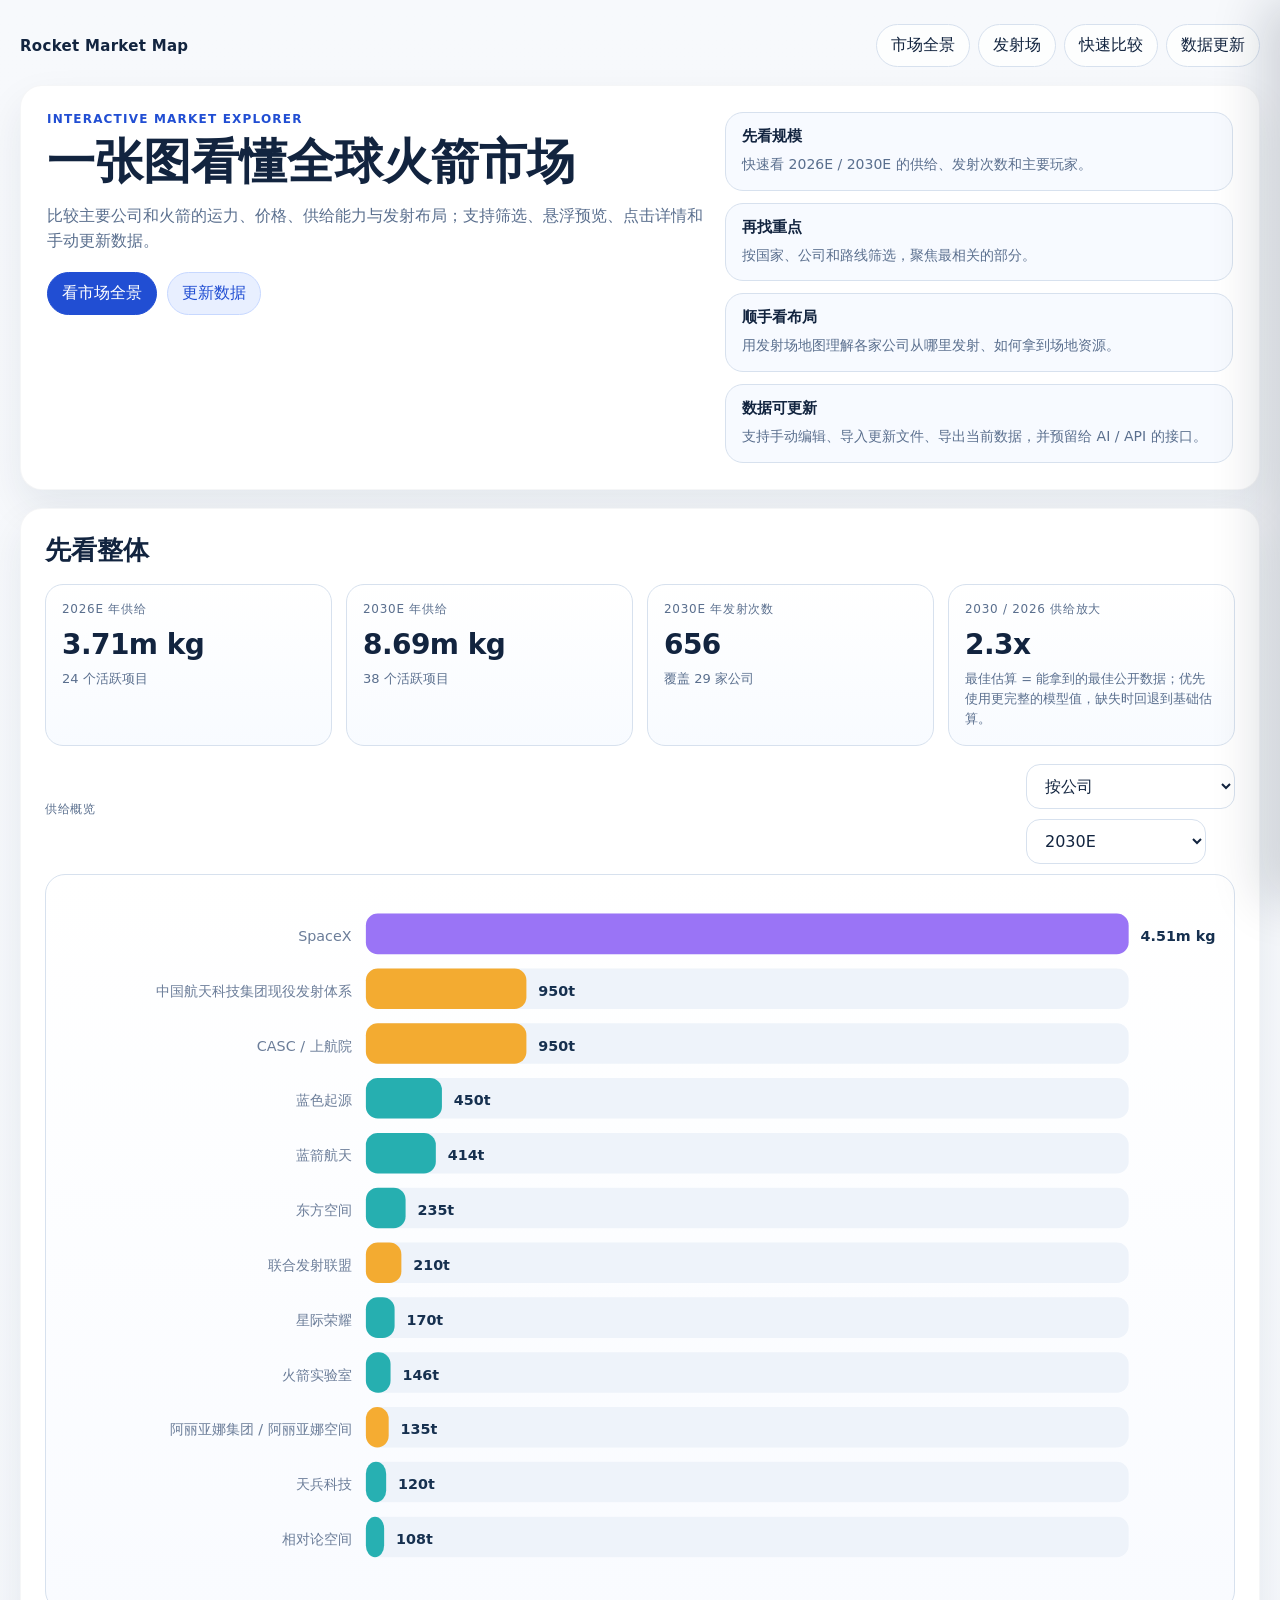
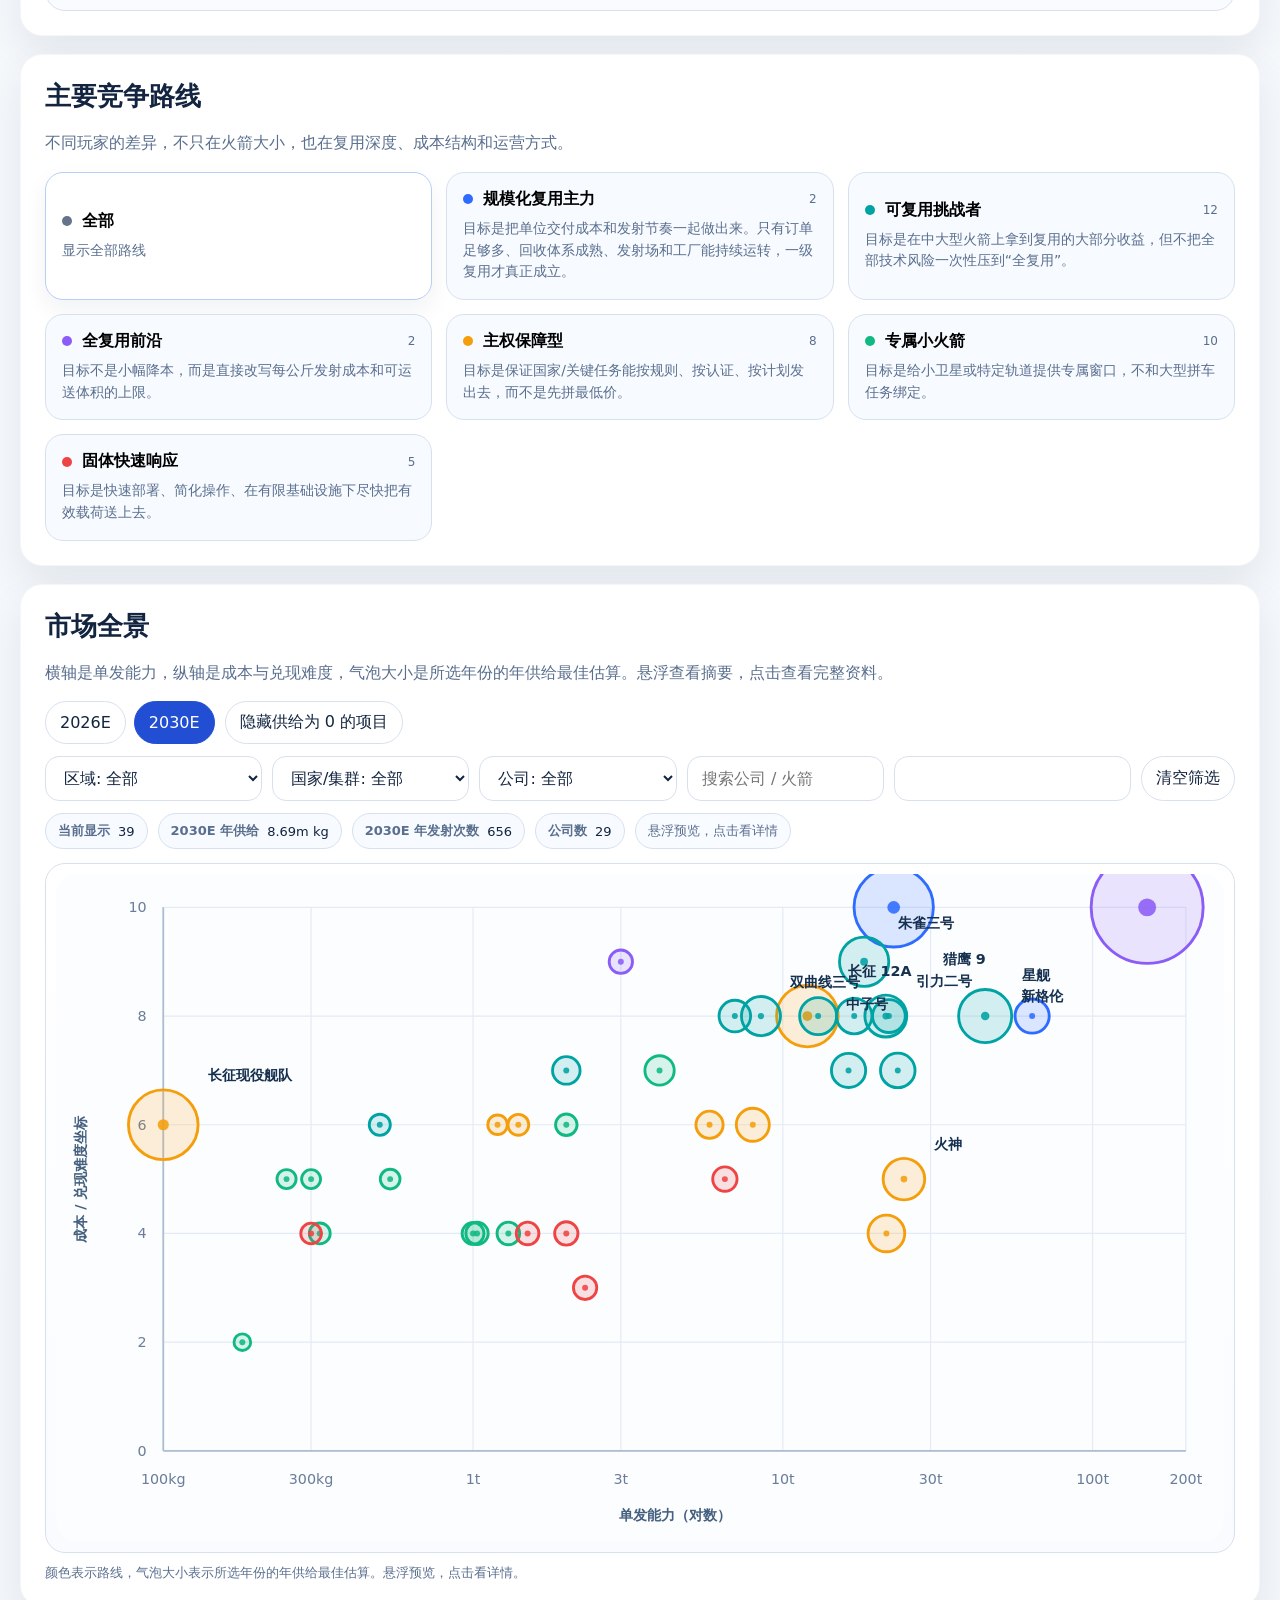
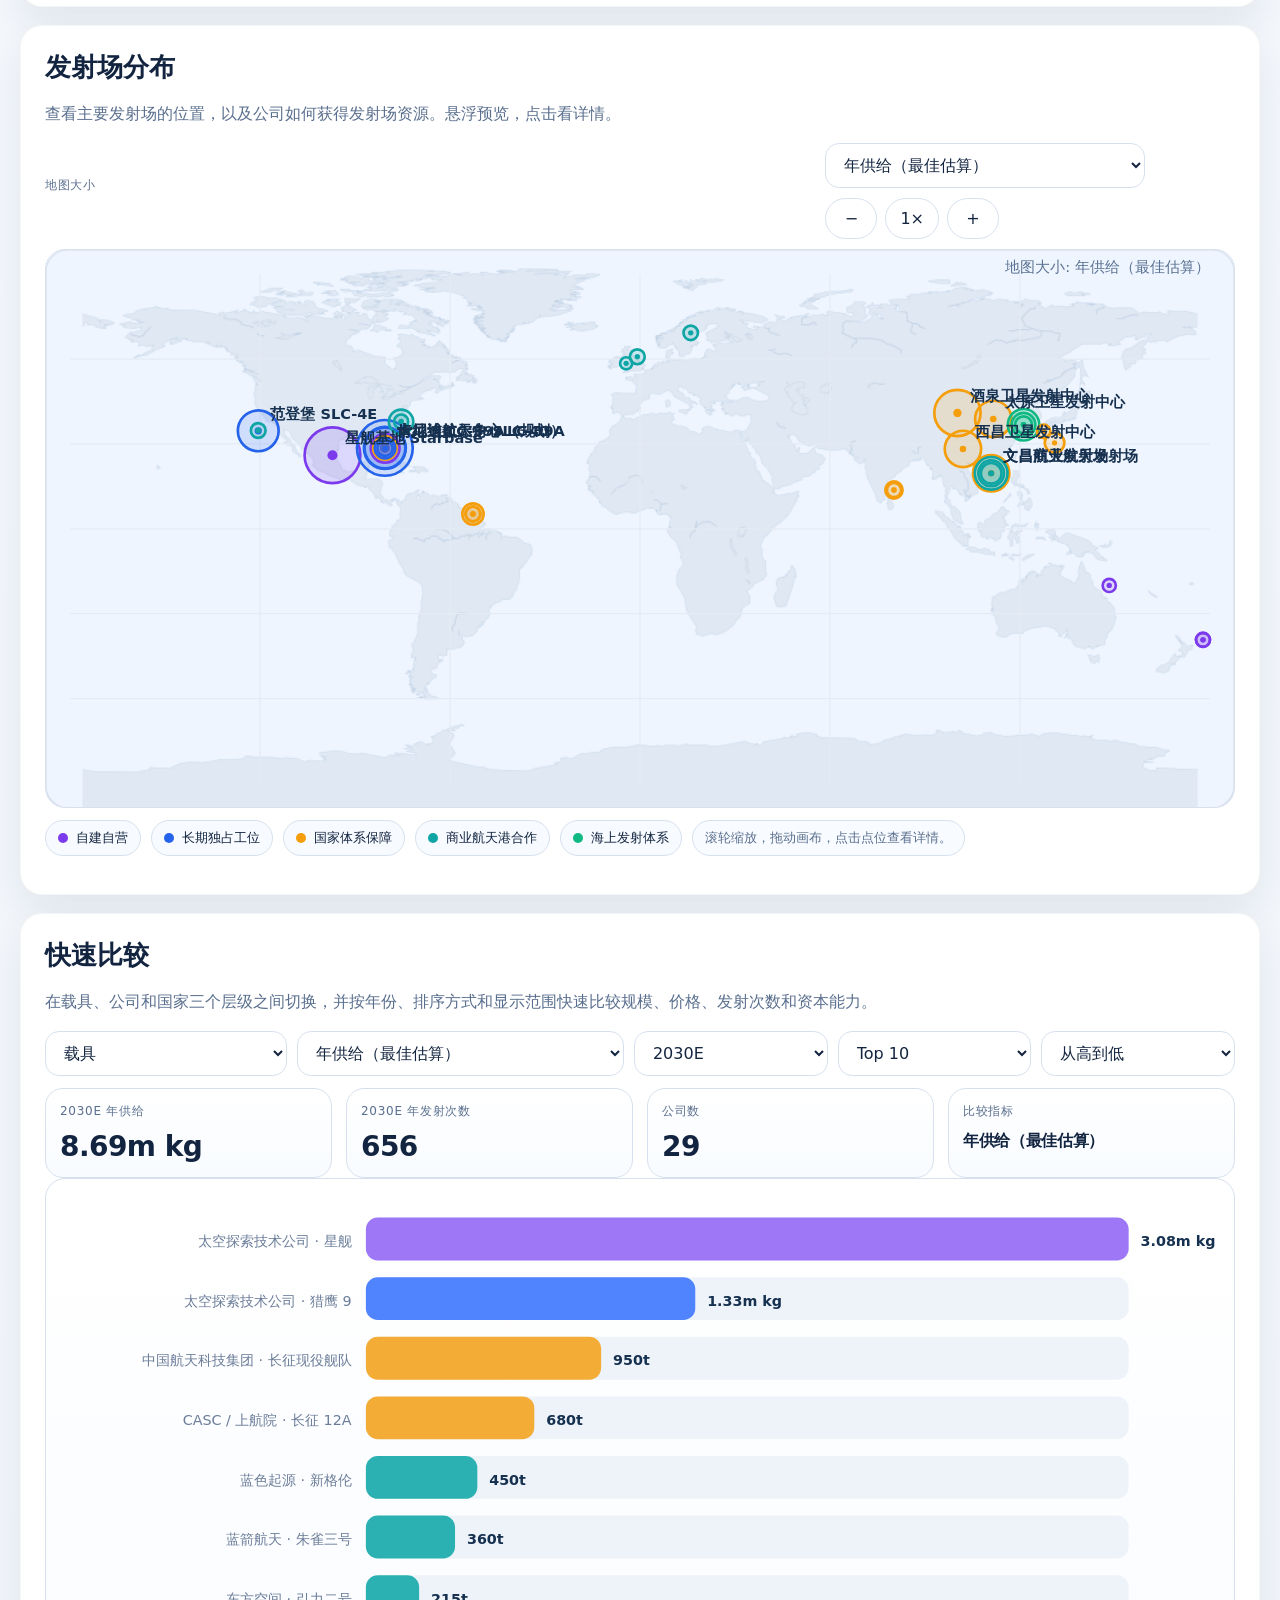
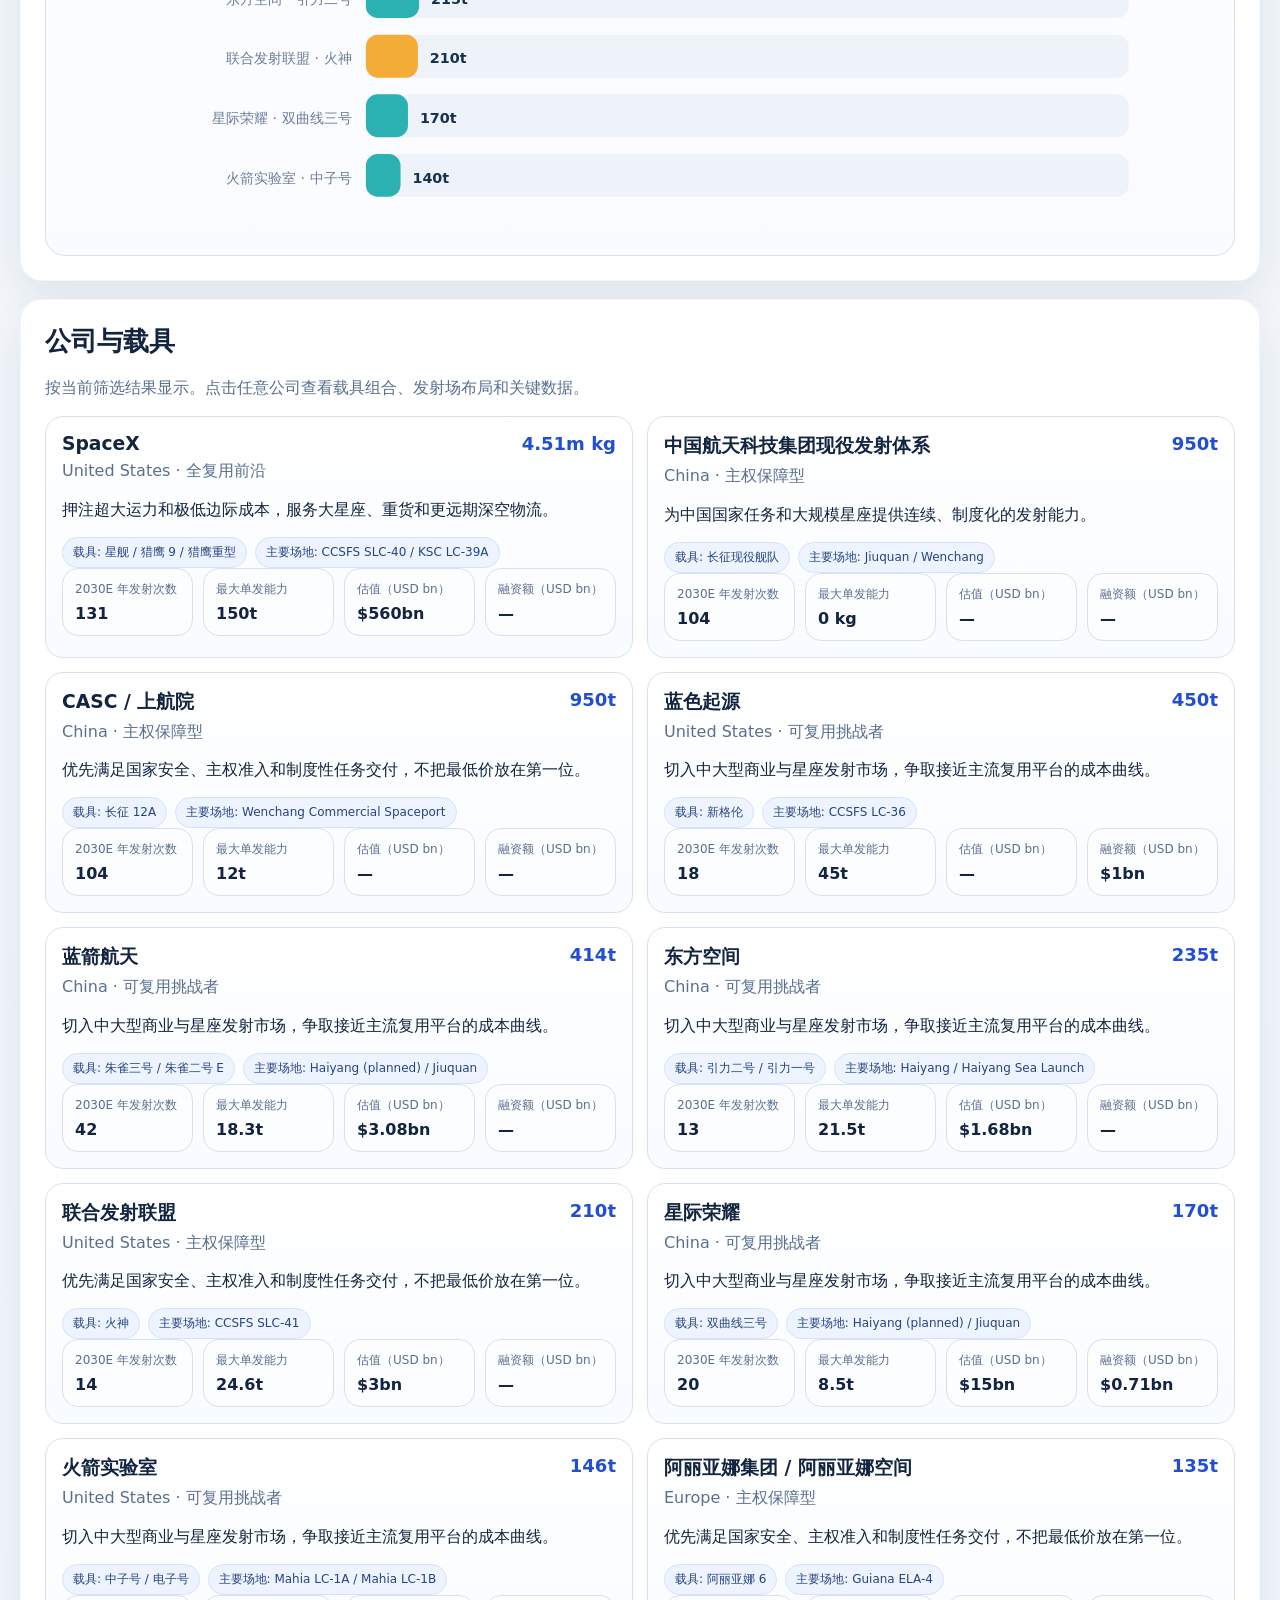
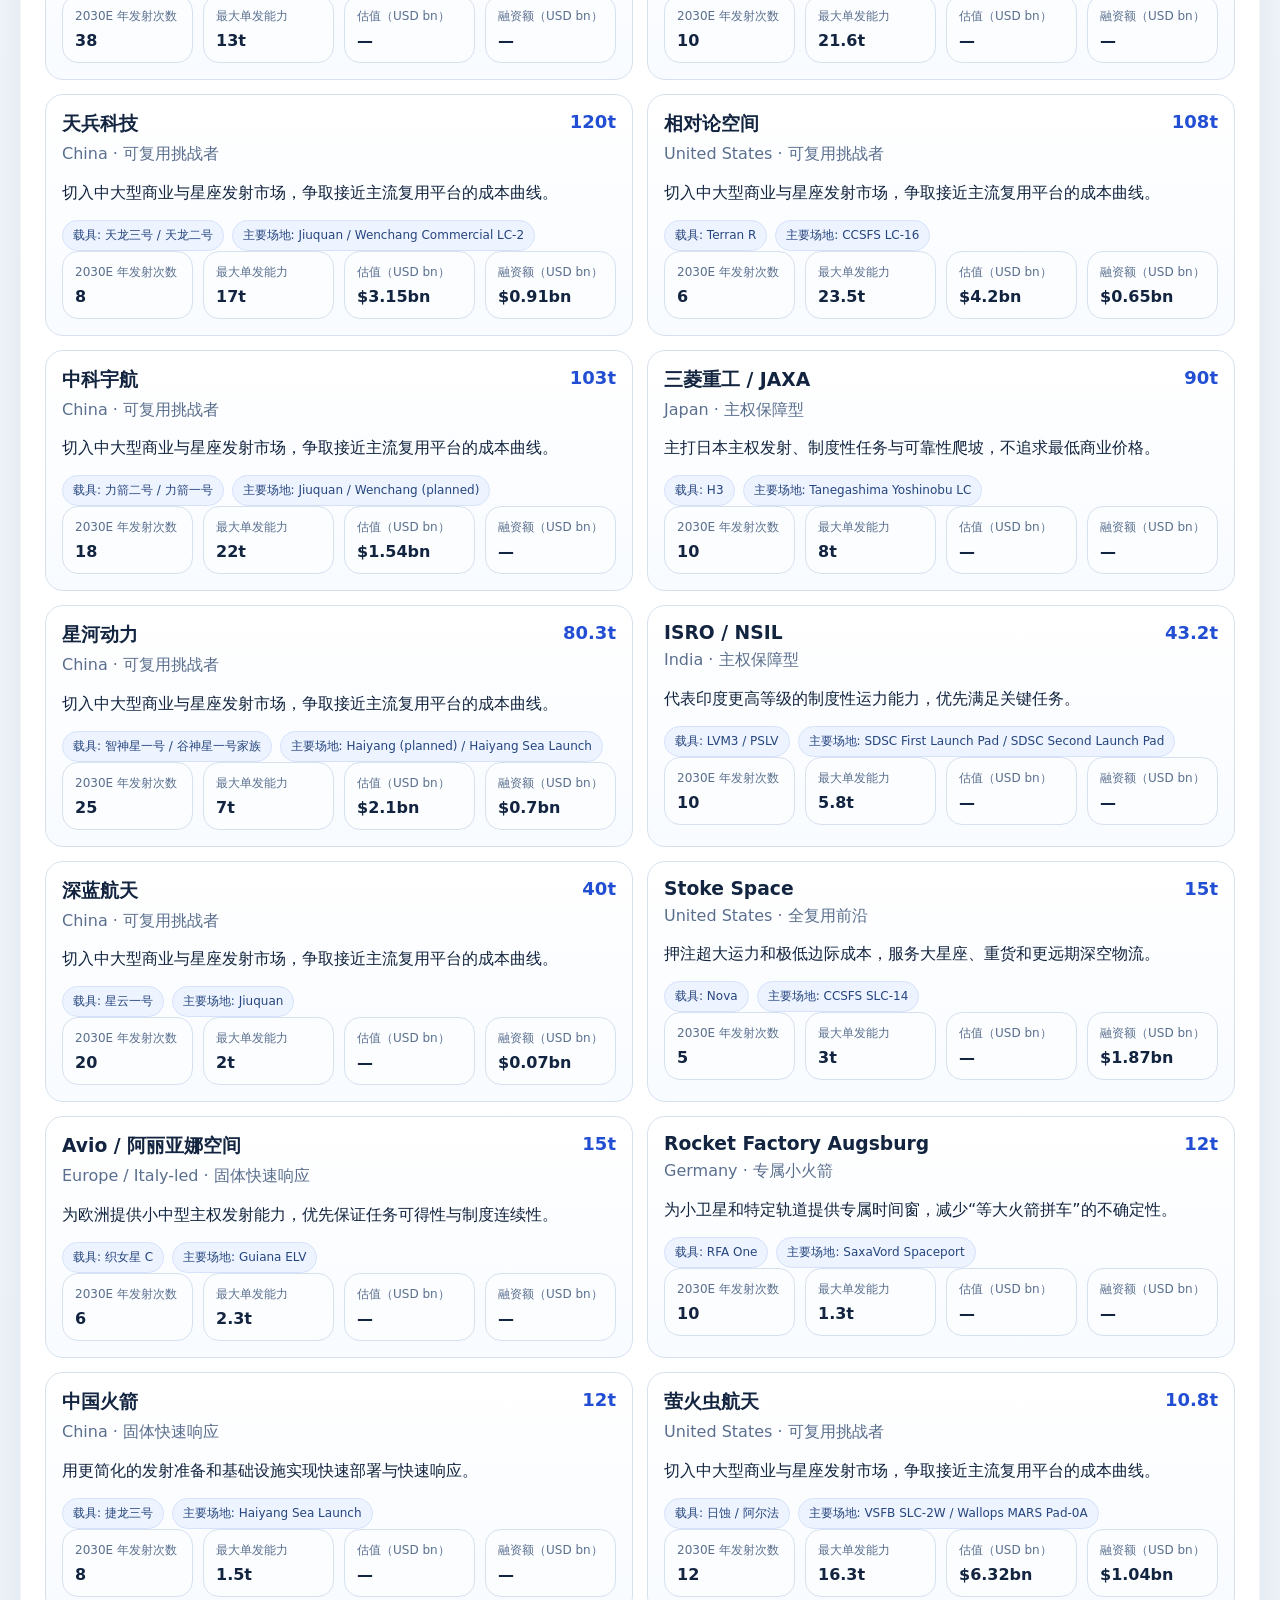
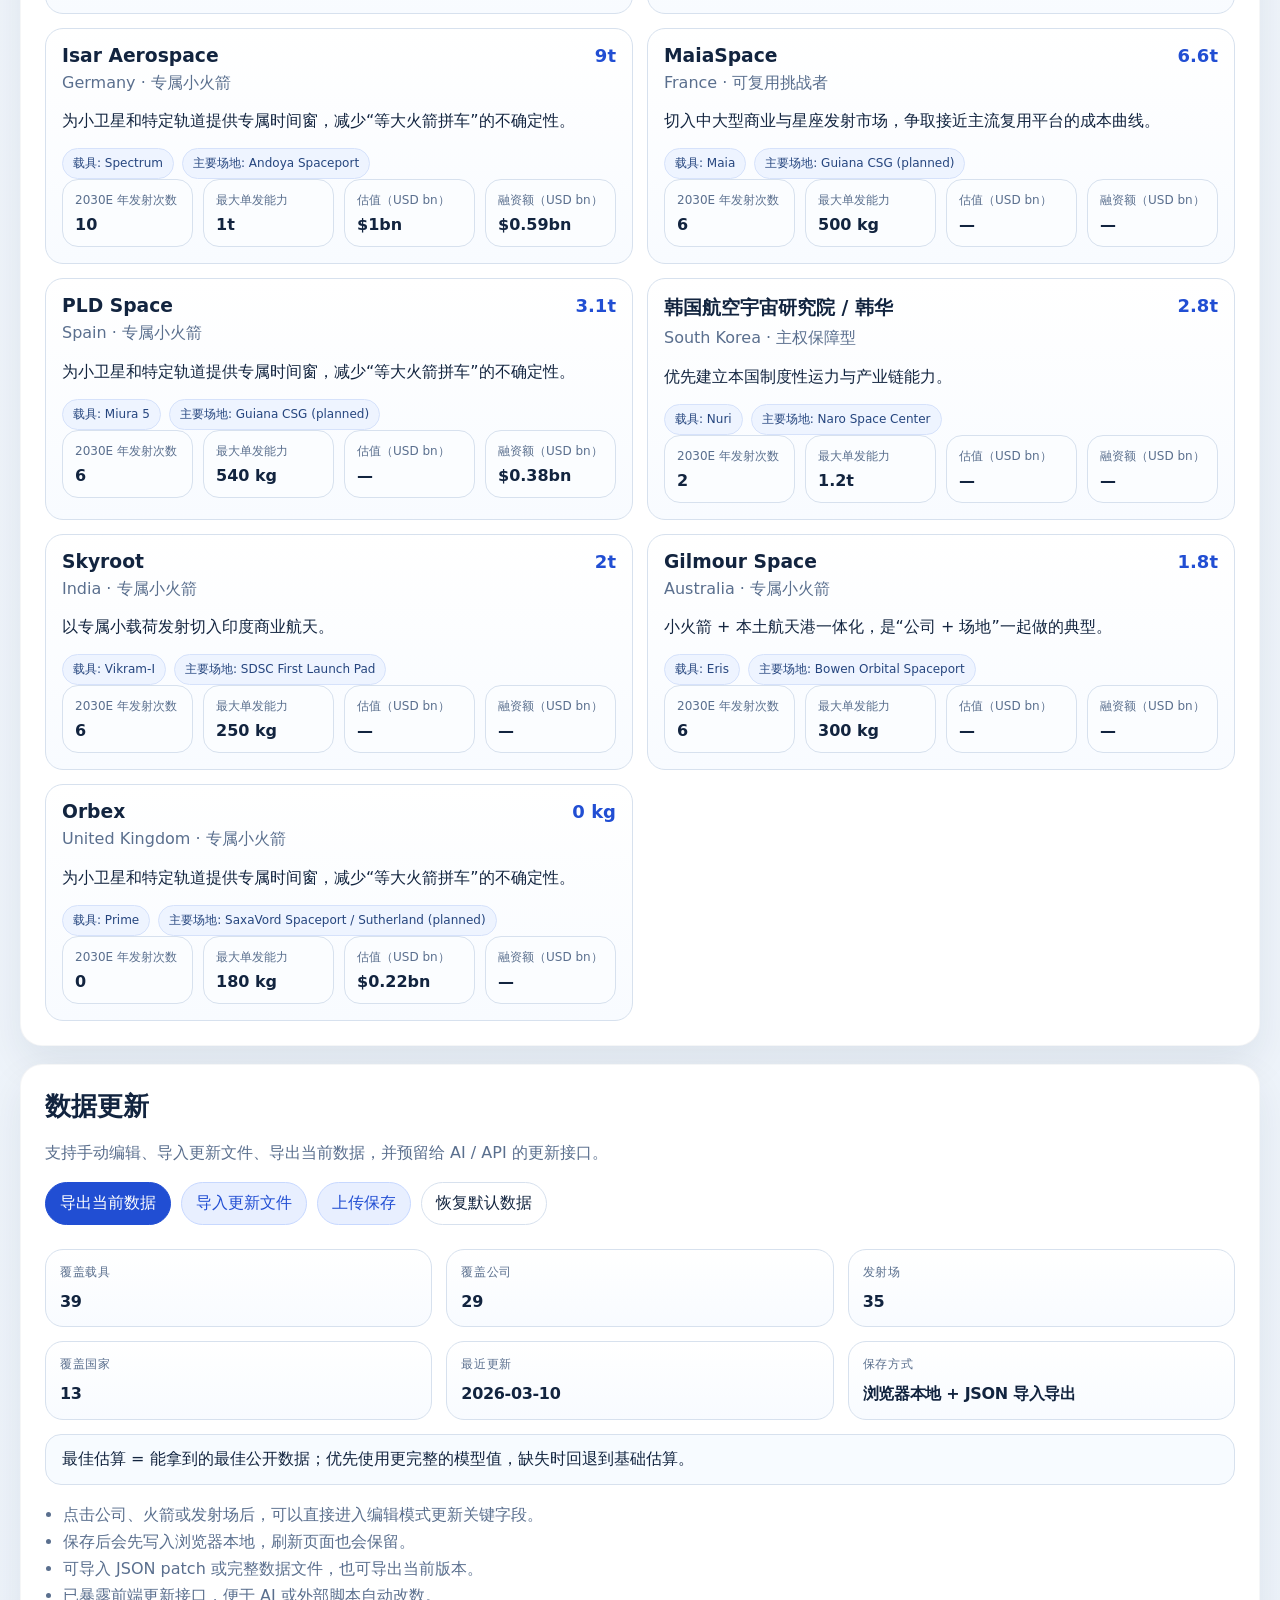
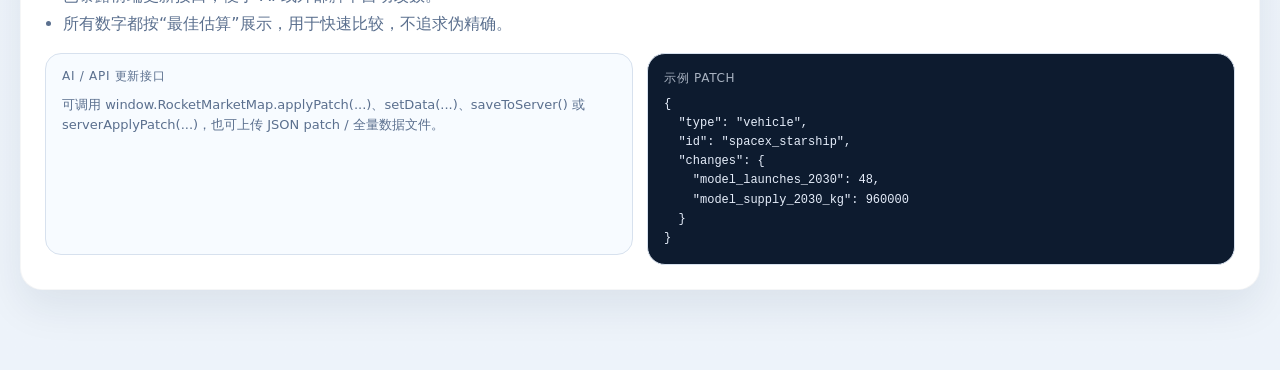
==== commit 022f68a6: "update to v5 fullstack version with backend" ====
--- a/index.html
+++ b/index.html
@@ -38,6 +38,16 @@
           <h2 id="overviewTitle">一眼看懂</h2>
         </div>
         <div class="overview-grid" id="overviewGrid"></div>
+        <div class="chart-toolbar overview-toolbar">
+          <div class="metric-title" id="overviewSupplyLabel">供给概览</div>
+          <div class="toolbar-controls">
+            <select id="overviewSupplyGroup" class="select-inline" style="width:min(240px,100%)"></select>
+            <select id="overviewSupplyYear" class="select-inline" style="width:min(180px,100%)"></select>
+          </div>
+        </div>
+        <div class="chart-shell">
+          <svg id="overviewSupplyChart" role="img" aria-label="overview supply chart"></svg>
+        </div>
       </section>
 
       <section class="section-card card" id="routes">
@@ -83,7 +93,14 @@
         </div>
         <div class="chart-toolbar">
           <div class="metric-title" id="siteMetricLabel">地图大小</div>
-          <select id="siteMetricSelect" class="select-inline" style="width:min(360px,100%)"></select>
+          <div class="toolbar-controls">
+            <select id="siteMetricSelect" class="select-inline" style="width:min(320px,100%)"></select>
+            <div class="zoom-controls">
+              <button class="ghost-button zoom-btn" id="siteZoomOut" type="button">−</button>
+              <button class="ghost-button zoom-btn" id="siteZoomReset" type="button">1×</button>
+              <button class="ghost-button zoom-btn" id="siteZoomIn" type="button">+</button>
+            </div>
+          </div>
         </div>
         <div class="chart-shell wide-map-shell">
           <svg id="siteMap" role="img" aria-label="launch site map"></svg>
@@ -96,10 +113,12 @@
           <h2 id="benchmarkTitle">快速比较</h2>
           <p class="section-subtitle" id="benchmarkSubtitle"></p>
         </div>
-        <div class="control-grid" style="grid-template-columns: 1fr 1.4fr auto auto auto auto;">
+        <div class="control-grid benchmark-control-grid">
           <select id="benchmarkMode" aria-label="mode"></select>
           <select id="benchmarkMetric" aria-label="metric"></select>
-          <div></div><div></div><div></div><div></div>
+          <select id="benchmarkYear" aria-label="benchmark year"></select>
+          <select id="benchmarkTopN" aria-label="benchmark count"></select>
+          <select id="benchmarkSort" aria-label="benchmark sort"></select>
         </div>
         <div class="benchmark-summary" id="benchmarkSummary"></div>
         <div class="chart-shell"><svg id="benchmarkChart" role="img" aria-label="benchmark chart"></svg></div>
--- a/assets/styles.css
+++ b/assets/styles.css
@@ -703,3 +703,207 @@
   .drawer-body { padding: 18px 18px 34px; }
   .drawer-hero h2 { font-size: 26px; }
 }
+
+.wide-map-shell {
+  padding: 0;
+  overflow: hidden;
+  background: linear-gradient(180deg, #f7fbff 0%, #edf4ff 100%);
+}
+
+.site-legend {
+  margin-top: 12px;
+}
+
+.legend-swatch {
+  width: 10px;
+  height: 10px;
+  border-radius: 999px;
+  display: inline-block;
+}
+
+.data-toolbar {
+  display: flex;
+  gap: 10px;
+  flex-wrap: wrap;
+  margin-bottom: 10px;
+}
+
+.status-pill {
+  background: #eef6ff;
+  border-color: #cfe0ff;
+}
+
+.best-estimate-note {
+  margin-top: 14px;
+}
+
+.api-grid {
+  display: grid;
+  grid-template-columns: 1fr 1fr;
+  gap: 14px;
+  margin-top: 16px;
+}
+
+.code-card {
+  border: 1px solid var(--line);
+  border-radius: 18px;
+  background: #0d1b2f;
+  color: #e6eefb;
+  padding: 16px;
+  overflow: hidden;
+}
+
+.code-card .metric-title {
+  color: rgba(230, 238, 251, 0.72);
+  margin-bottom: 8px;
+}
+
+.code-card pre {
+  margin: 0;
+  white-space: pre-wrap;
+  word-break: break-word;
+  font-family: ui-monospace, SFMono-Regular, Menlo, Monaco, Consolas, monospace;
+  font-size: 12px;
+  line-height: 1.6;
+}
+
+.drawer-header {
+  justify-content: space-between;
+  align-items: center;
+  gap: 12px;
+}
+
+.drawer-header-actions {
+  display: flex;
+  gap: 10px;
+  align-items: center;
+}
+
+.edit-note {
+  margin-top: 14px;
+}
+
+.edit-grid {
+  display: grid;
+  grid-template-columns: repeat(2, minmax(0, 1fr));
+  gap: 12px;
+  margin-top: 14px;
+}
+
+.form-field {
+  display: flex;
+  flex-direction: column;
+  gap: 8px;
+}
+
+.form-field.full {
+  grid-column: 1 / -1;
+}
+
+.form-field span {
+  color: var(--ink-soft);
+  font-size: 12px;
+}
+
+.form-field input,
+.form-field select,
+.form-field textarea {
+  width: 100%;
+  border: 1px solid var(--line);
+  border-radius: 14px;
+  padding: 11px 13px;
+  background: white;
+  color: var(--ink);
+}
+
+.form-field textarea {
+  resize: vertical;
+  min-height: 96px;
+}
+
+.editor-actions {
+  display: flex;
+  gap: 10px;
+  flex-wrap: wrap;
+  margin-top: 18px;
+}
+
+.muted-pill {
+  background: #f8fbff;
+  color: var(--ink-soft);
+}
+
+@media (max-width: 1100px) {
+  .api-grid,
+  .edit-grid {
+    grid-template-columns: 1fr;
+  }
+}
+
+
+.toolbar-controls {
+  display: flex;
+  align-items: center;
+  gap: 10px;
+  flex-wrap: wrap;
+}
+
+.overview-toolbar {
+  margin-top: 18px;
+}
+
+.overview-grid + .overview-toolbar {
+  margin-top: 18px;
+}
+
+.zoom-controls {
+  display: inline-flex;
+  align-items: center;
+  gap: 8px;
+}
+
+.zoom-btn {
+  min-width: 52px;
+  text-align: center;
+}
+
+.benchmark-control-grid {
+  grid-template-columns: 1fr 1.35fr repeat(3, minmax(150px, 0.8fr));
+}
+
+#siteMap {
+  touch-action: none;
+  cursor: inherit;
+}
+
+.wide-map-shell {
+  cursor: grab;
+}
+
+.wide-map-shell.dragging {
+  cursor: grabbing;
+}
+
+#overviewSupplyChart .bar-row:hover rect:last-of-type,
+#benchmarkChart .bar-row:hover rect:last-of-type {
+  filter: brightness(0.97);
+}
+
+@media (max-width: 1100px) {
+  .benchmark-control-grid {
+    grid-template-columns: repeat(2, minmax(0, 1fr));
+  }
+}
+
+@media (max-width: 720px) {
+  .benchmark-control-grid {
+    grid-template-columns: 1fr;
+  }
+  .toolbar-controls,
+  .zoom-controls {
+    width: 100%;
+  }
+  .zoom-controls {
+    justify-content: flex-start;
+  }
+}
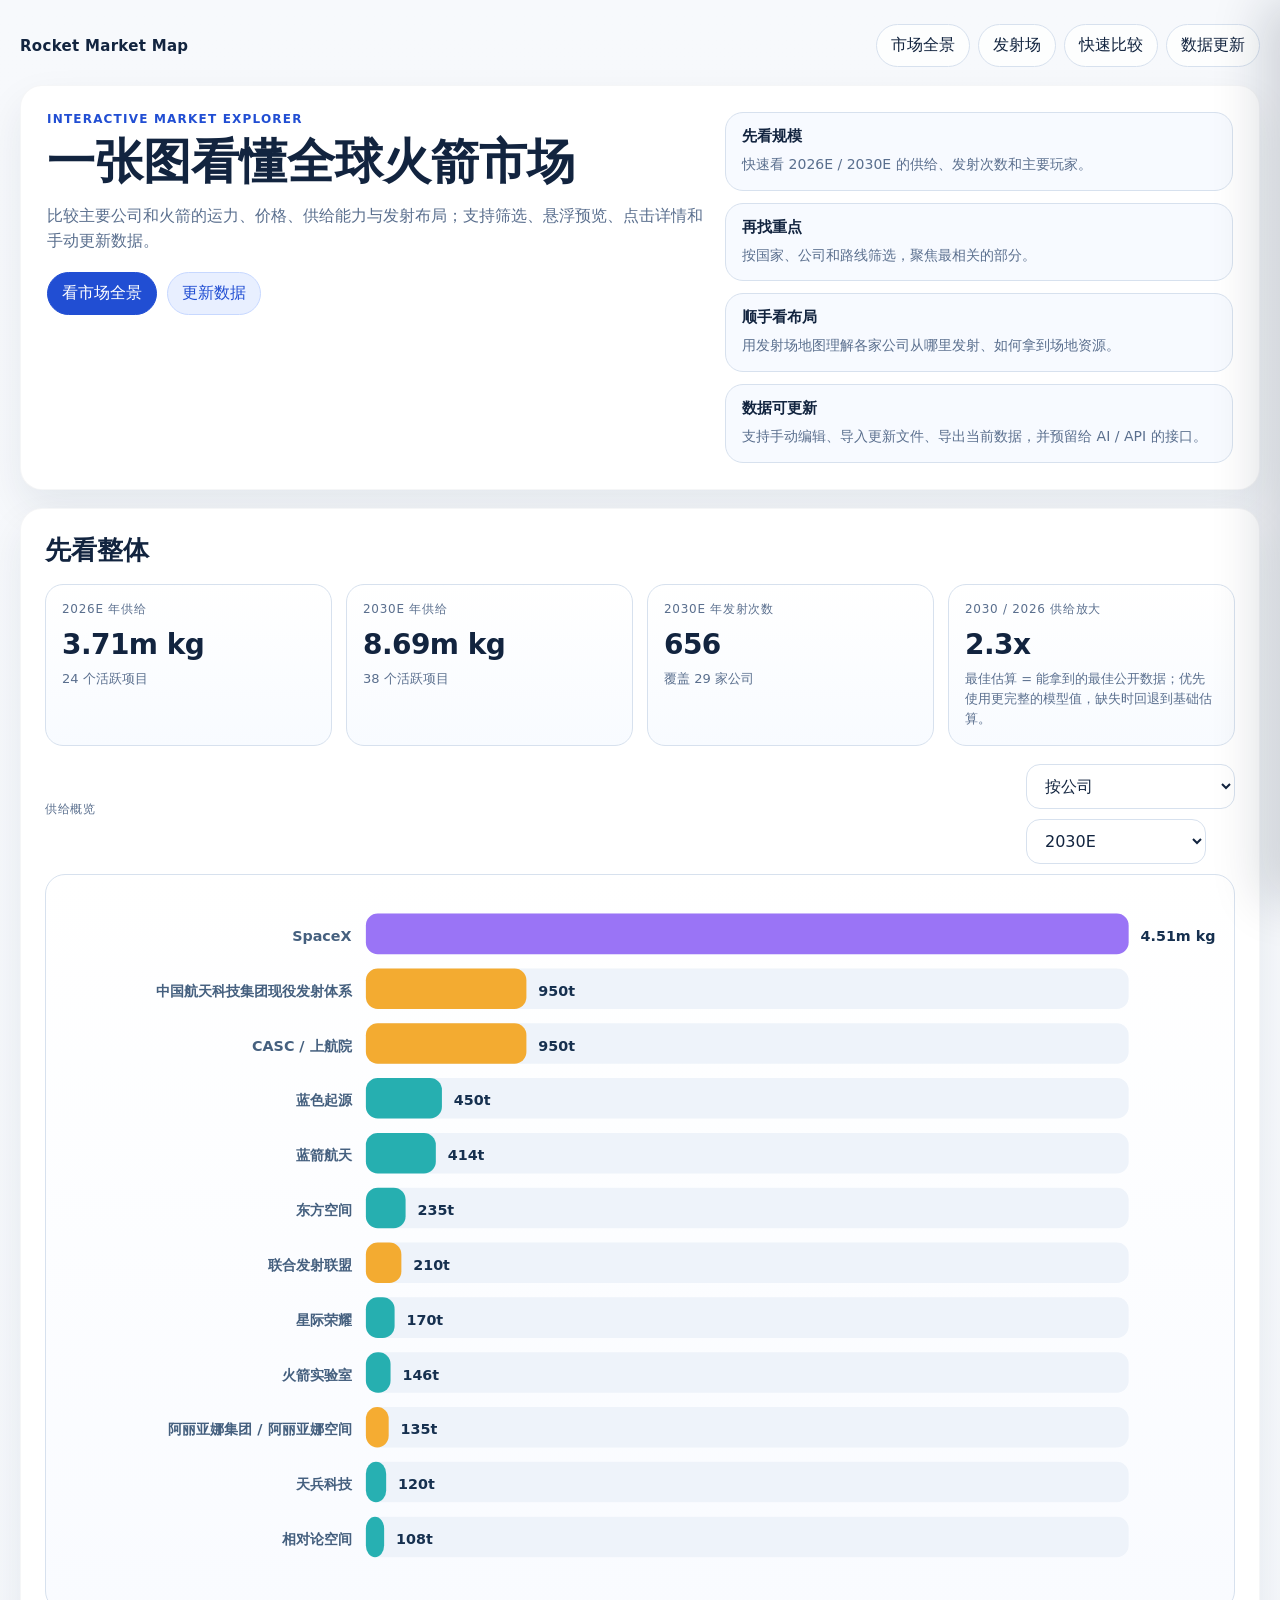
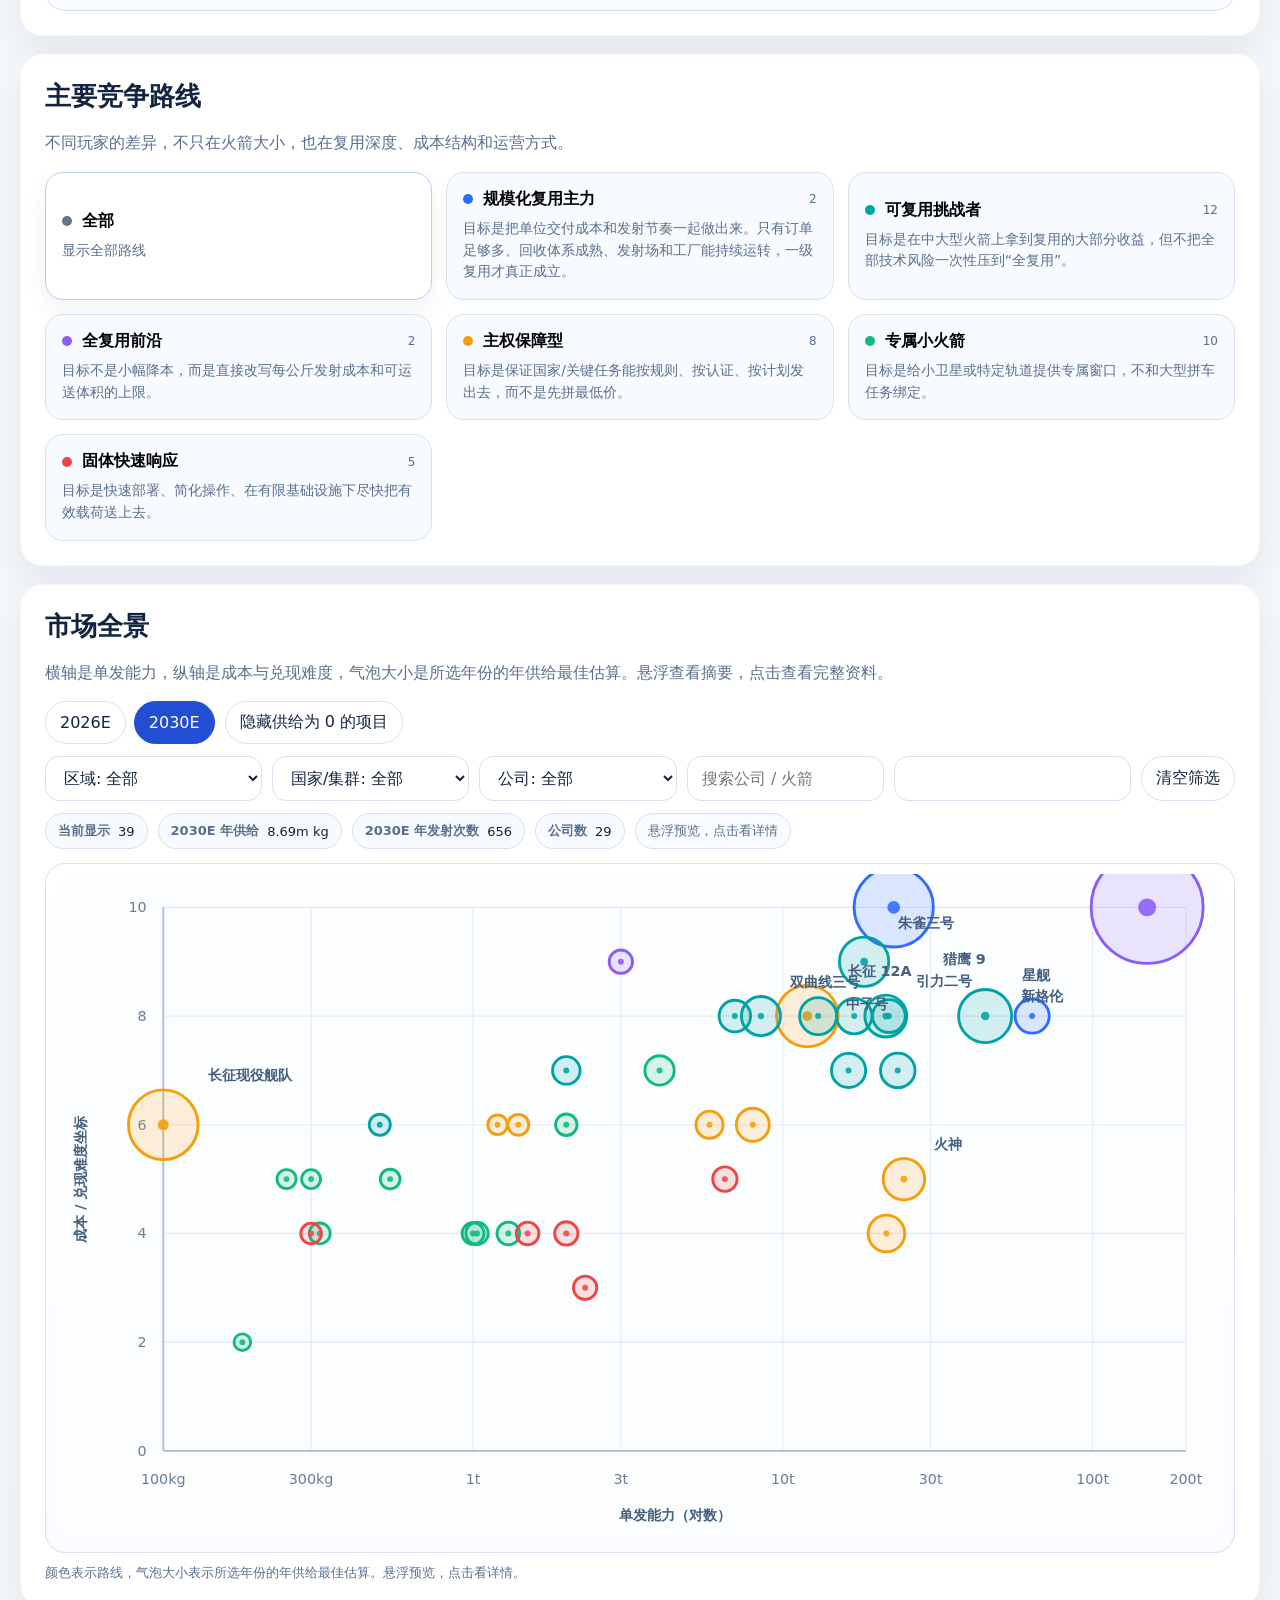
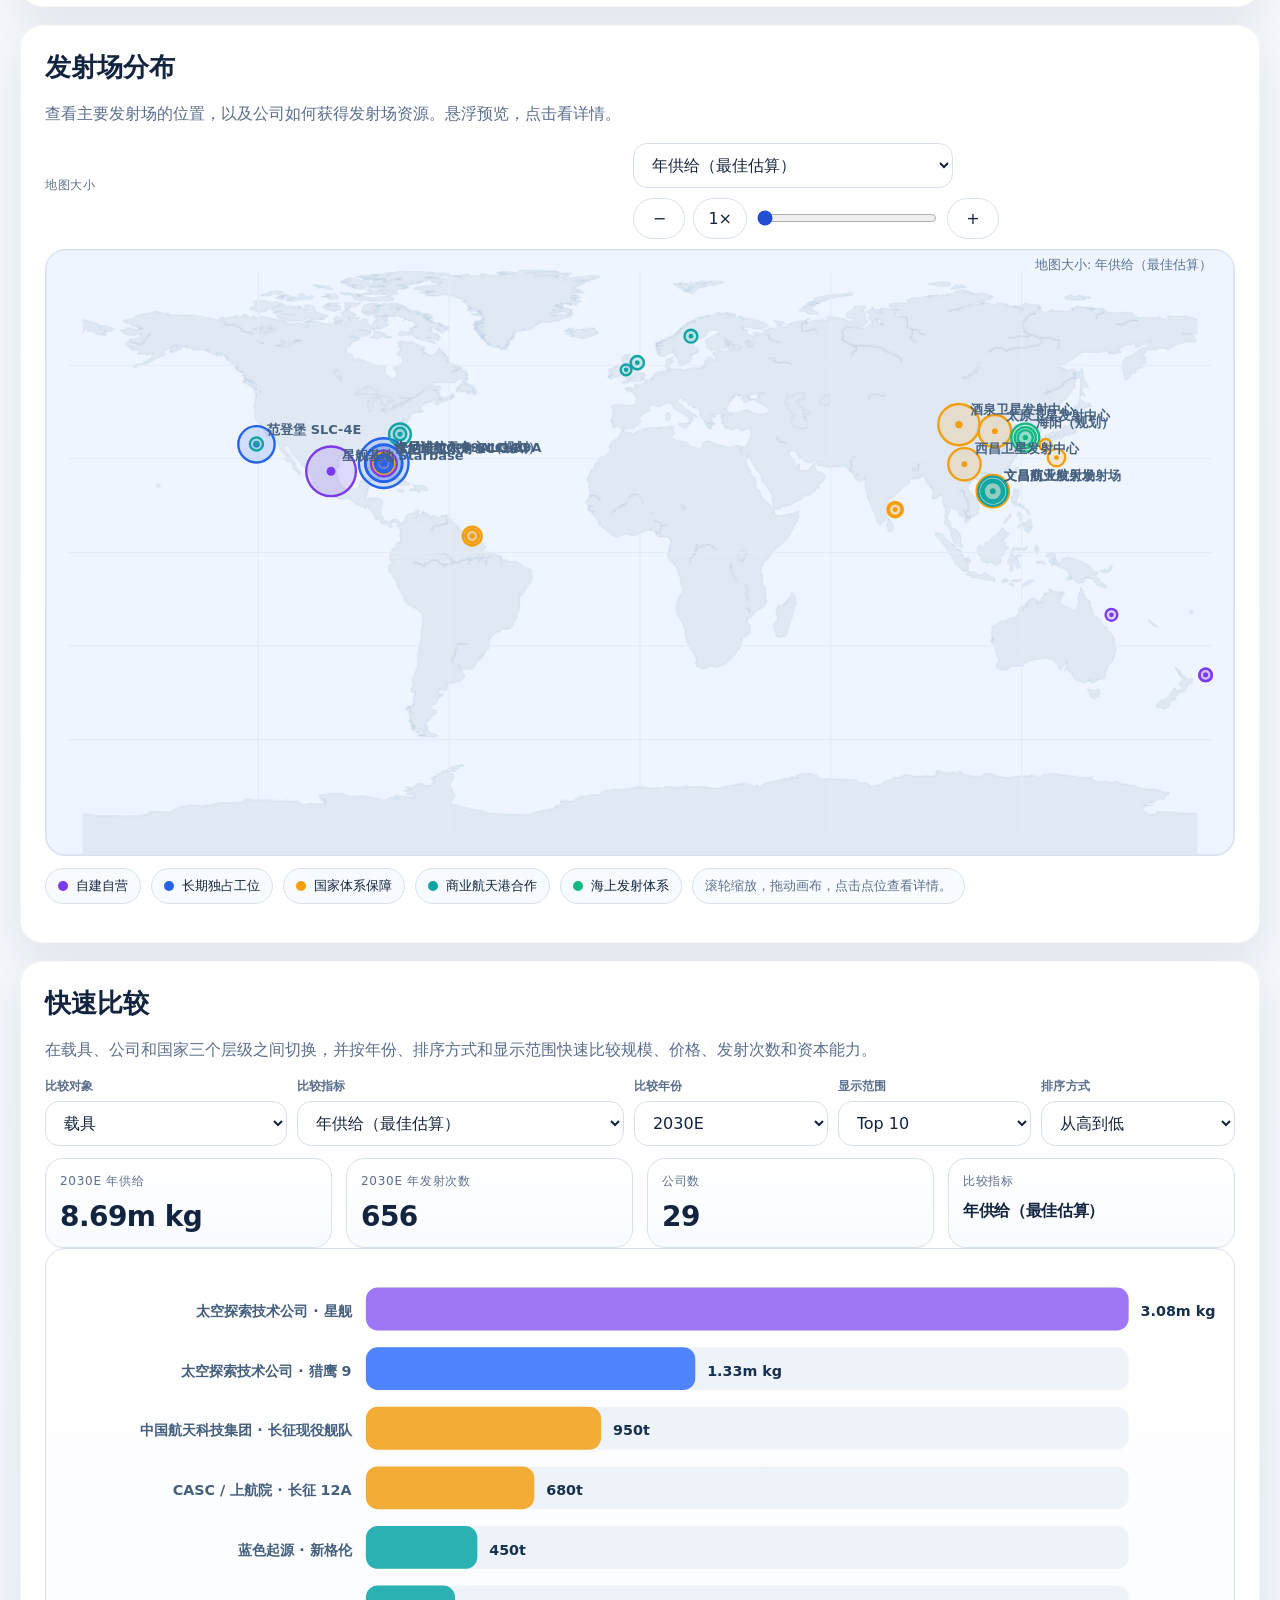
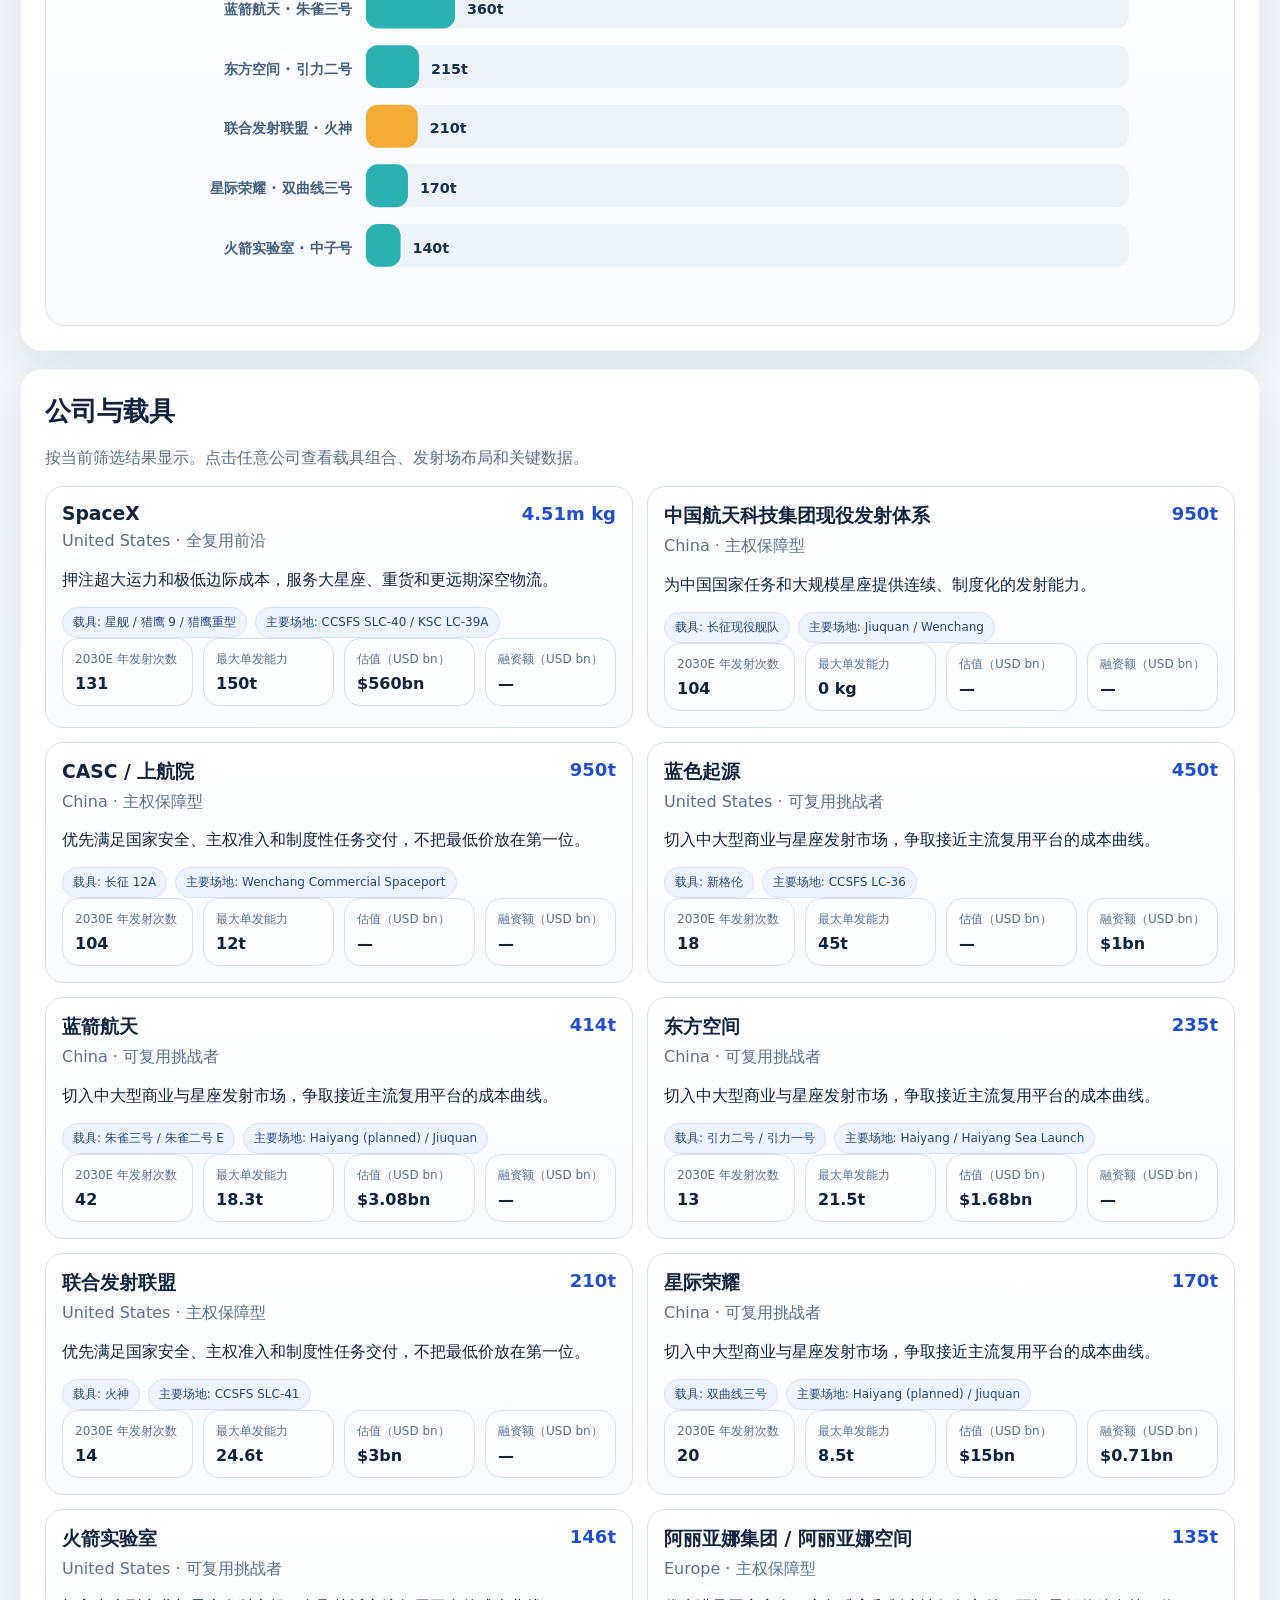
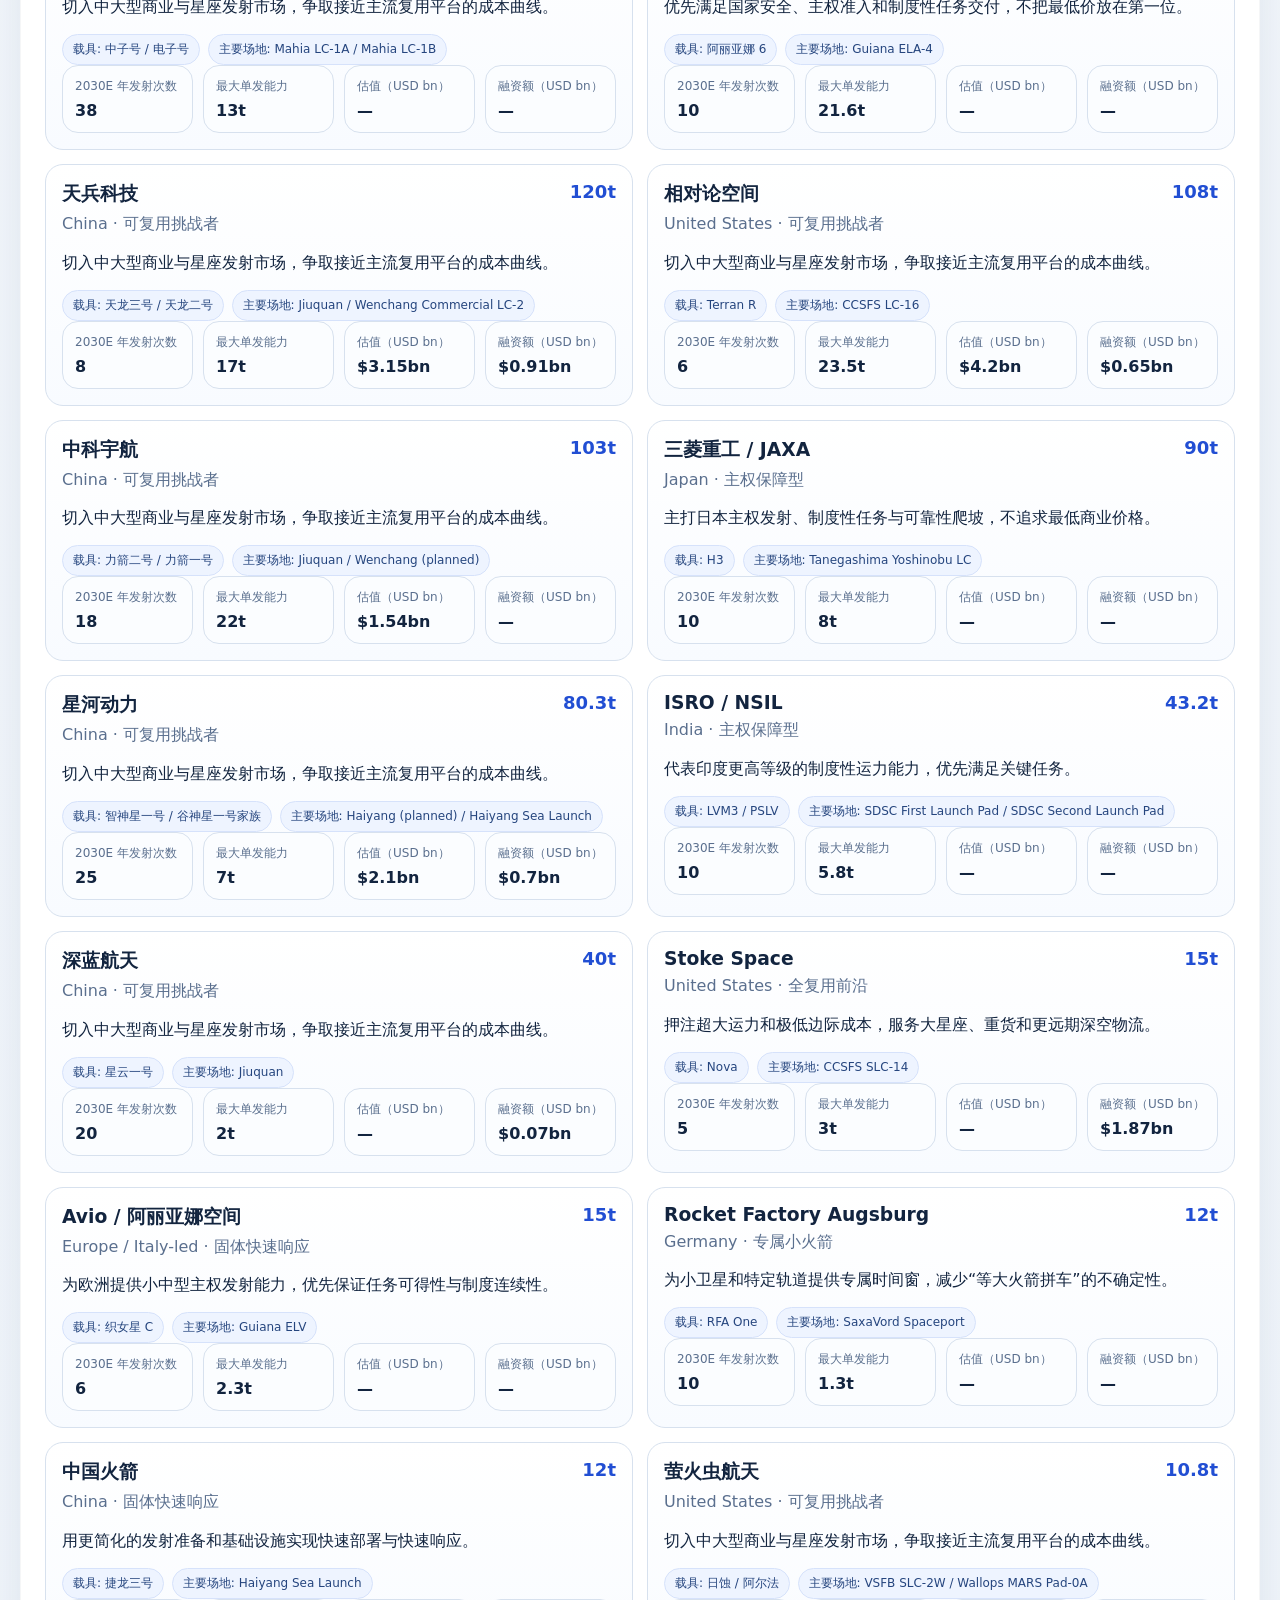
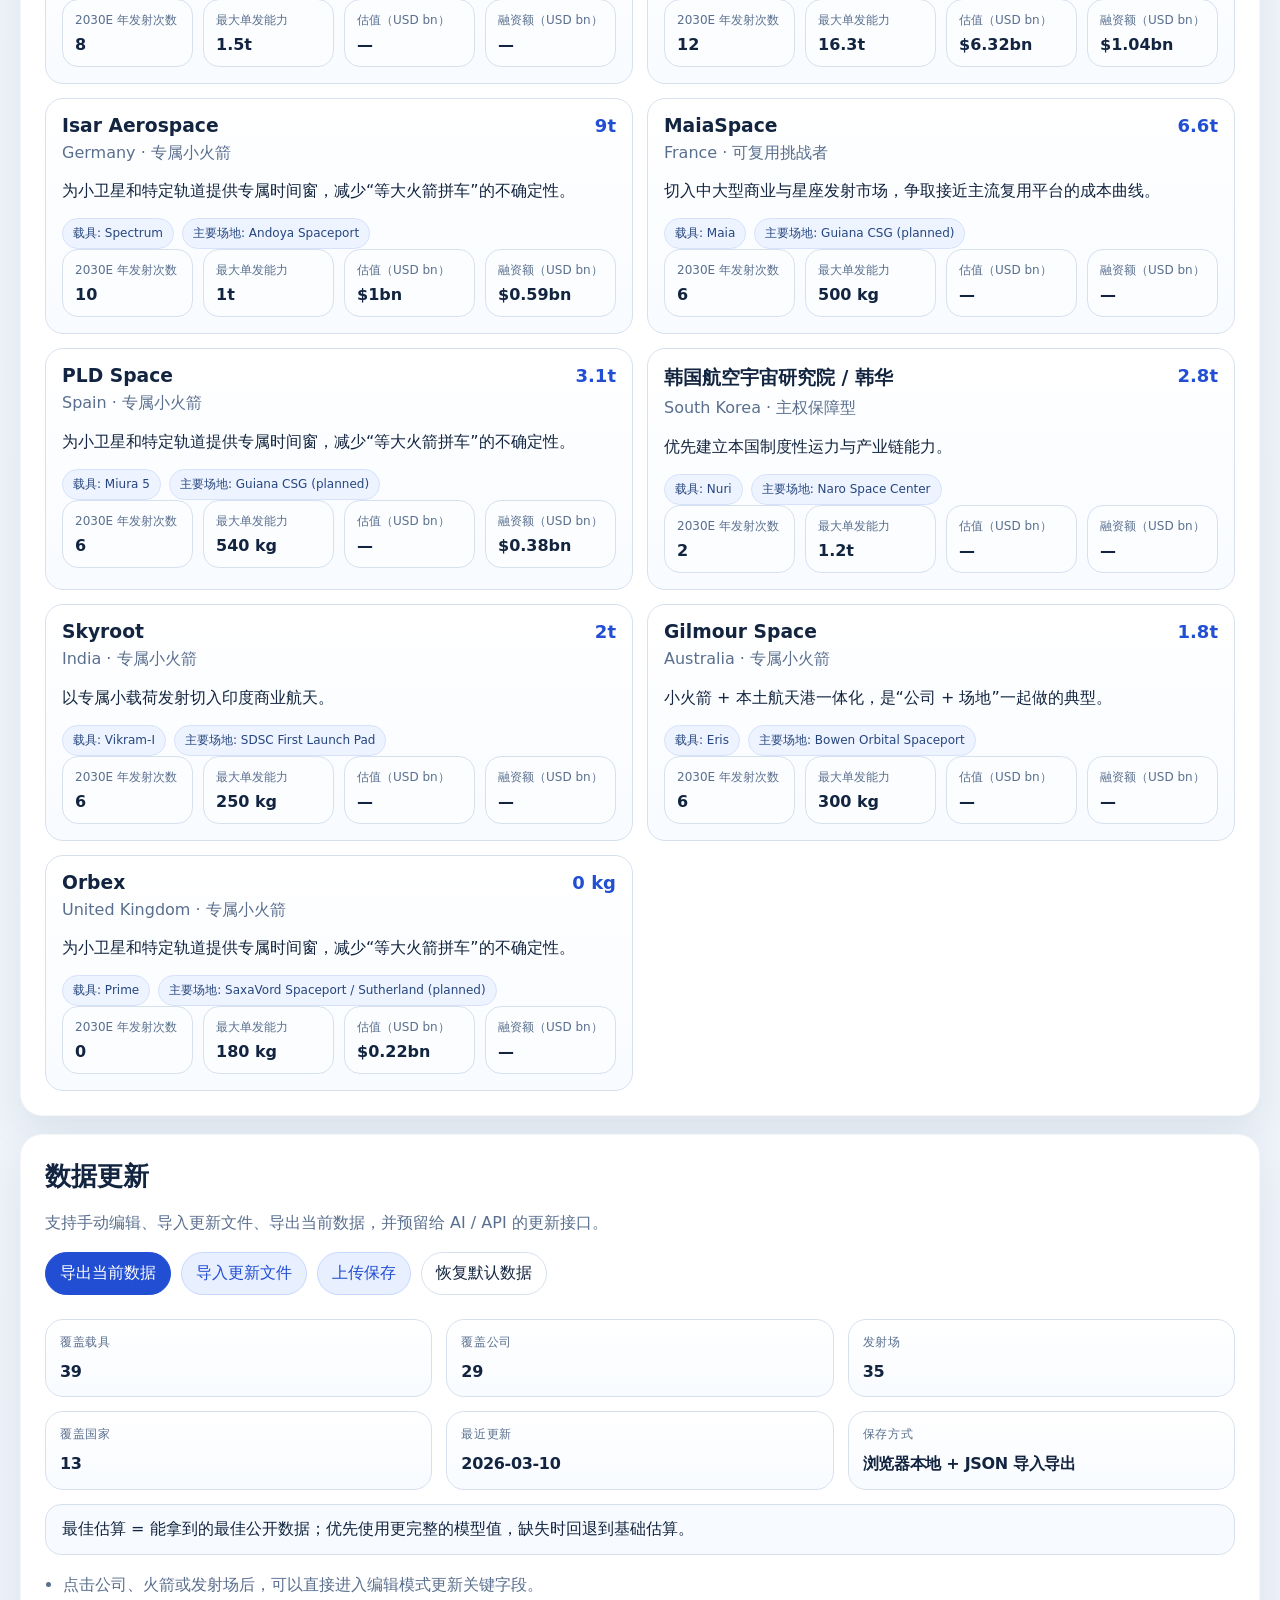
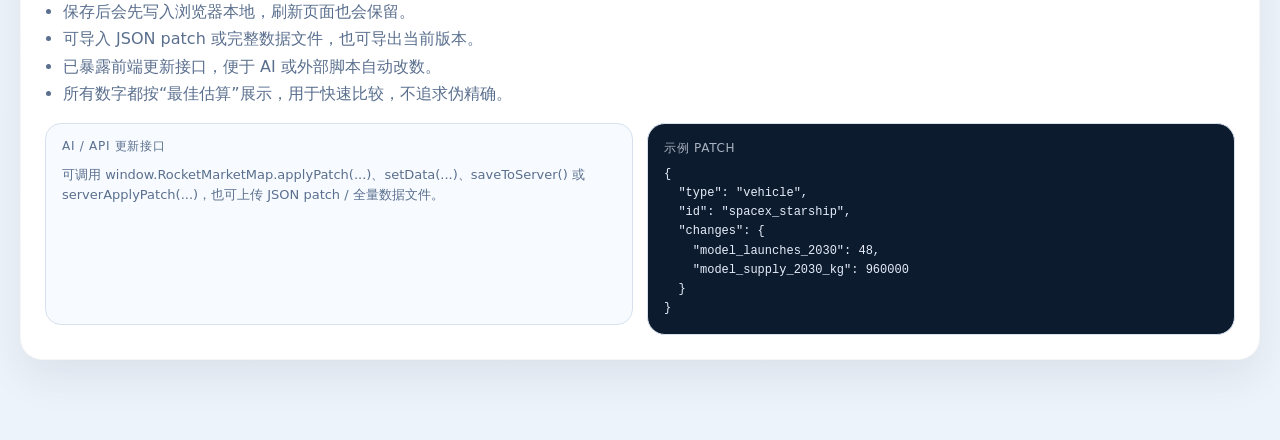
==== commit e510125c: "update to v6 iterated version" ====
--- a/index.html
+++ b/index.html
@@ -81,7 +81,6 @@
         <div class="summary-line" id="mapSummary"></div>
         <div class="chart-shell">
           <svg id="bubbleChart" role="img" aria-label="rocket market map"></svg>
-          <div class="tooltip" id="tooltip" hidden></div>
         </div>
         <div class="chart-note" id="mapLegend"></div>
       </section>
@@ -98,6 +97,7 @@
             <div class="zoom-controls">
               <button class="ghost-button zoom-btn" id="siteZoomOut" type="button">−</button>
               <button class="ghost-button zoom-btn" id="siteZoomReset" type="button">1×</button>
+              <input id="siteZoomSlider" class="zoom-slider" type="range" min="1" max="6" step="0.1" value="1" aria-label="site zoom" />
               <button class="ghost-button zoom-btn" id="siteZoomIn" type="button">+</button>
             </div>
           </div>
@@ -114,11 +114,26 @@
           <p class="section-subtitle" id="benchmarkSubtitle"></p>
         </div>
         <div class="control-grid benchmark-control-grid">
-          <select id="benchmarkMode" aria-label="mode"></select>
-          <select id="benchmarkMetric" aria-label="metric"></select>
-          <select id="benchmarkYear" aria-label="benchmark year"></select>
-          <select id="benchmarkTopN" aria-label="benchmark count"></select>
-          <select id="benchmarkSort" aria-label="benchmark sort"></select>
+          <label class="control-field">
+            <span class="control-label" id="benchmarkModeLabel">比较对象</span>
+            <select id="benchmarkMode" aria-label="mode"></select>
+          </label>
+          <label class="control-field">
+            <span class="control-label" id="benchmarkMetricLabel">比较指标</span>
+            <select id="benchmarkMetric" aria-label="metric"></select>
+          </label>
+          <label class="control-field">
+            <span class="control-label" id="benchmarkYearLabel">比较年份</span>
+            <select id="benchmarkYear" aria-label="benchmark year"></select>
+          </label>
+          <label class="control-field">
+            <span class="control-label" id="benchmarkTopNLabel">显示范围</span>
+            <select id="benchmarkTopN" aria-label="benchmark count"></select>
+          </label>
+          <label class="control-field">
+            <span class="control-label" id="benchmarkSortLabel">排序方式</span>
+            <select id="benchmarkSort" aria-label="benchmark sort"></select>
+          </label>
         </div>
         <div class="benchmark-summary" id="benchmarkSummary"></div>
         <div class="chart-shell"><svg id="benchmarkChart" role="img" aria-label="benchmark chart"></svg></div>
@@ -148,6 +163,7 @@
         <div id="dataPortGrid"></div>
       </section>
 
+      <div class="tooltip" id="tooltip" hidden></div>
       <div class="footer-space"></div>
     </div>
   </div>
--- a/assets/styles.css
+++ b/assets/styles.css
@@ -907,3 +907,84 @@
     justify-content: flex-start;
   }
 }
+
+
+
+.control-field {
+  display: grid;
+  gap: 6px;
+  align-content: start;
+}
+
+.control-label {
+  font-size: 12px;
+  color: var(--ink-soft);
+  font-weight: 700;
+  letter-spacing: 0.01em;
+}
+
+.zoom-controls {
+  display: inline-flex;
+  align-items: center;
+  gap: 8px;
+  flex-wrap: nowrap;
+}
+
+.zoom-slider {
+  width: min(180px, 36vw);
+  accent-color: var(--brand);
+}
+
+.wide-map-shell {
+  min-height: 520px;
+}
+
+#siteMap {
+  touch-action: none;
+}
+
+.wide-map-shell.dragging,
+.wide-map-shell.dragging * {
+  cursor: grabbing !important;
+}
+
+#siteMap,
+.site-marker,
+.bubble,
+.bar-row,
+.bubble-label,
+.bar-label,
+.site-label,
+.company-card,
+.route-card,
+.chip[data-vehicle-link] {
+  cursor: pointer;
+}
+
+.tooltip-host {
+  position: relative;
+  overflow: visible;
+}
+
+.tooltip {
+  z-index: 60;
+  max-width: min(320px, calc(100vw - 40px));
+}
+
+.svg-axis.bar-label,
+.svg-bubble-label.bubble-label,
+.svg-bubble-label.site-label {
+  fill: #45607f;
+  font-weight: 600;
+}
+
+@media (max-width: 840px) {
+  .zoom-controls {
+    width: 100%;
+    justify-content: flex-end;
+  }
+
+  .zoom-slider {
+    width: 120px;
+  }
+}
